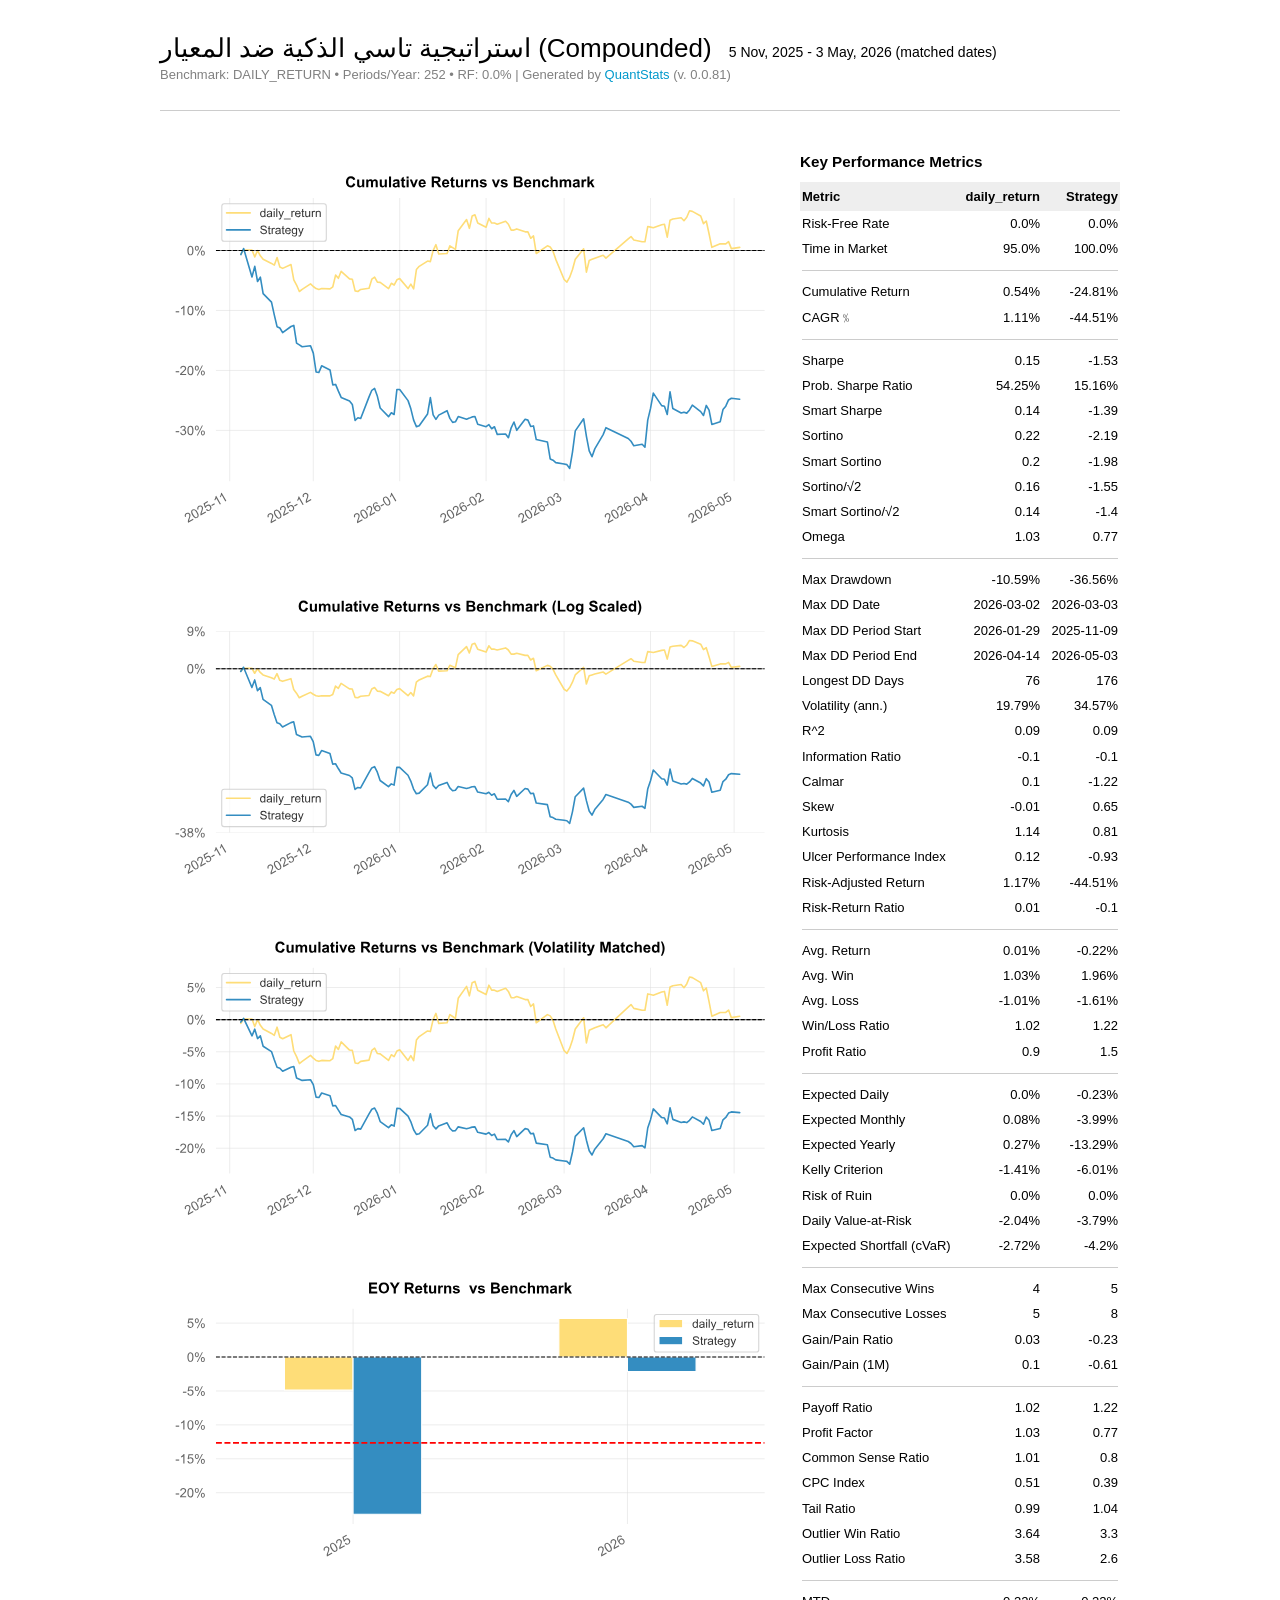
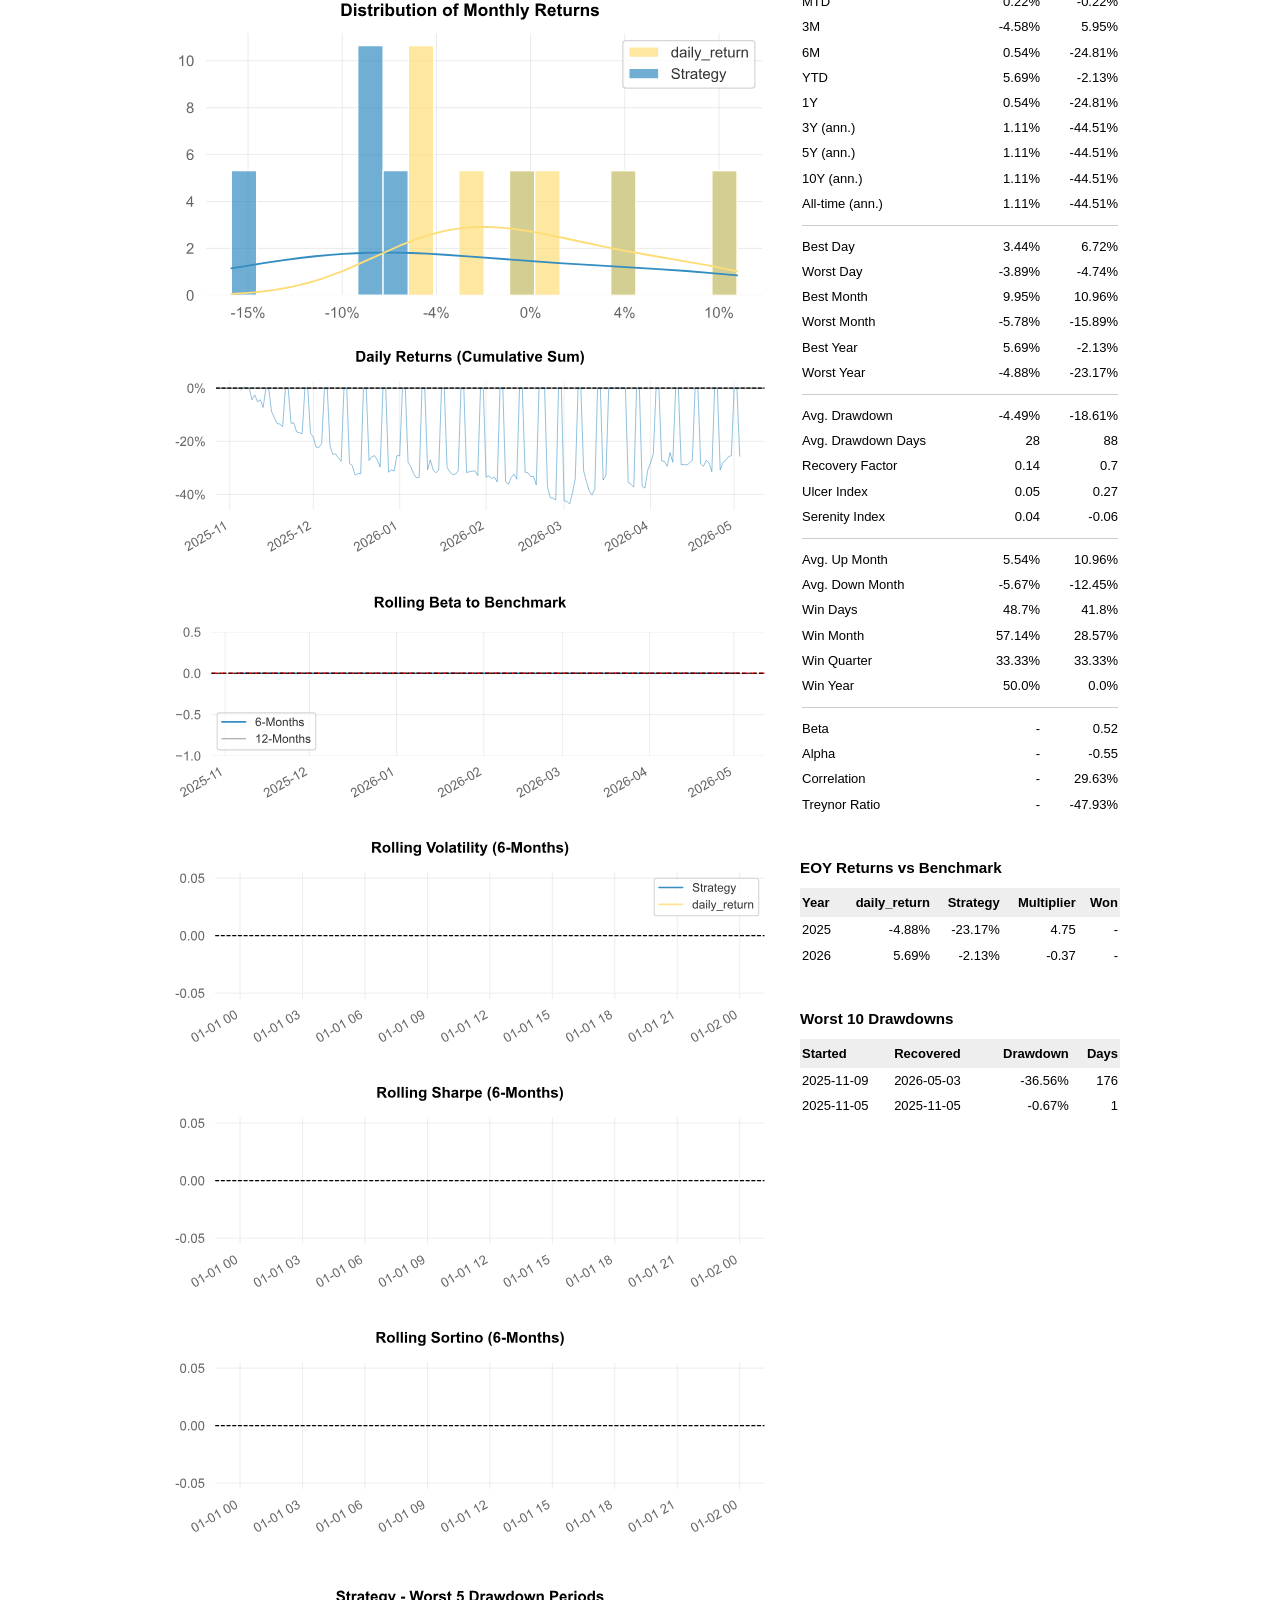
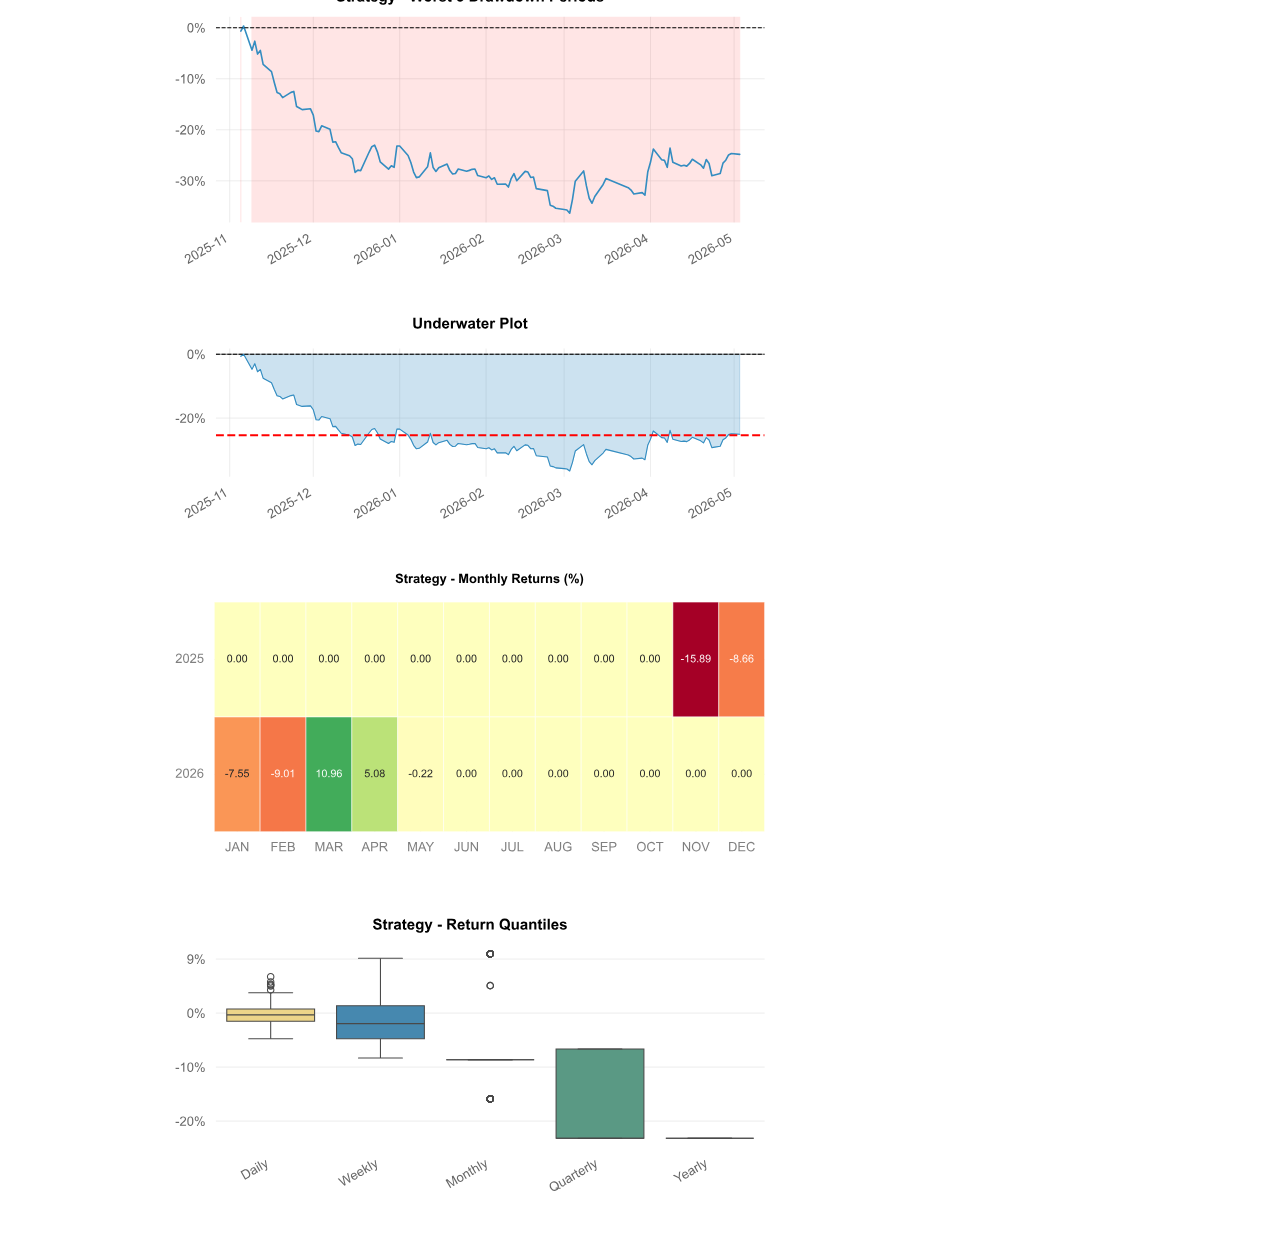
==== reports/tasi_ai_backtest_report.html @ 6330ac17 "." ====
<!-- generated by QuantStats for Python -->
<!DOCTYPE html>
<html lang="en">

<head>
    <meta charset="utf-8">
    <meta http-equiv="X-UA-Compatible" content="IE=edge,chrome=1">
    <meta name="viewport" content="width=device-width, initial-scale=1, shrink-to-fit=no">
    <title>Tearsheet (generated by QuantStats)</title>
    <meta name="robots" content="noindex, nofollow">
    <link rel="shortcut icon" href="https://qtpylib.io/favicon.ico" type="image/x-icon">
    <style>
    body{-webkit-font-smoothing:antialiased;-moz-osx-font-smoothing:grayscale;margin:30px;background:#fff;color:#000}body,p,table,td,th{font:13px/1.4 Arial,sans-serif}.container{max-width:960px;margin:auto}img,svg{width:100%}h1,h2,h3,h4{font-weight:400;margin:0}h1 dt{display:inline;margin-left:10px;font-size:14px}h3{margin-bottom:10px;font-weight:700}h4{color:grey}h4 a{color:#09c;text-decoration:none}h4 a:hover{color:#069;text-decoration:underline}hr{margin:25px 0 40px;height:0;border:0;border-top:1px solid #ccc}#left{width:620px;margin-right:18px;margin-top:-1.2rem;float:left}#right{width:320px;float:right}#left svg{margin:-1.5rem 0}#monthly_heatmap{overflow:hidden}#monthly_heatmap svg{margin:-1.5rem 0}table{margin:0 0 40px;border:0;border-spacing:0;width:100%}table td,table th{text-align:right;padding:4px 5px 3px 5px}table th{text-align:right;padding:6px 5px 5px 5px}table td:first-of-type,table th:first-of-type{text-align:left;padding-left:2px}table td:last-of-type,table th:last-of-type{text-align:right;padding-right:2px}td hr{margin:5px 0}table th{font-weight:400}table thead th{font-weight:700;background:#eee}#eoy table td:after{content:"%"}#eoy table td:first-of-type:after,#eoy table td:last-of-type:after,#eoy table td:nth-of-type(4):after{content:""}#eoy table th{text-align:right}#eoy table th:first-of-type{text-align:left}#eoy table td:after{content:"%"}#eoy table td:first-of-type:after,#eoy table td:last-of-type:after{content:""}#ddinfo table td:nth-of-type(3):after{content:"%"}#ddinfo table th{text-align:right}#ddinfo table td:first-of-type,#ddinfo table td:nth-of-type(2),#ddinfo table th:first-of-type,#ddinfo table th:nth-of-type(2){text-align:left}#ddinfo table td:nth-of-type(3):after{content:"%"}

    @media print{hr{margin:25px 0}body{margin:0}.container{max-width:100%;margin:0}#left{width:55%;margin:0}#left svg{margin:0 0 -10%}#left svg:first-of-type{margin-top:-30%}#right{margin:0;width:45%}}
    </style>
</head>

<body onload="save()">

    <div class="container">

        <h1>استراتيجية تاسي الذكية ضد المعيار (Compounded) <dt> 5 Nov, 2025 -  3 May, 2026 (matched dates)</dt></h1>
        <h4>Benchmark: DAILY_RETURN &bull; Periods/Year: 252 &bull; RF: 0.0% |  Generated by <a href="http://quantstats.io" target="quantstats">QuantStats</a> (v. 0.0.81)</h4>
        <hr>

        <div id="left">

            <div>
                <?xml version="1.0" encoding="utf-8" standalone="no"?>
<!DOCTYPE svg PUBLIC "-//W3C//DTD SVG 1.1//EN"
  "http://www.w3.org/Graphics/SVG/1.1/DTD/svg11.dtd">
<svg xmlns:xlink="http://www.w3.org/1999/xlink" width="576pt" height="360pt" viewBox="0 0 576 360" xmlns="http://www.w3.org/2000/svg" version="1.1">
 <metadata>
  <rdf:RDF xmlns:dc="http://purl.org/dc/elements/1.1/" xmlns:cc="http://creativecommons.org/ns#" xmlns:rdf="http://www.w3.org/1999/02/22-rdf-syntax-ns#">
   <cc:Work>
    <dc:type rdf:resource="http://purl.org/dc/dcmitype/StillImage"/>
    <dc:date>2026-05-03T13:18:54.156983</dc:date>
    <dc:format>image/svg+xml</dc:format>
    <dc:creator>
     <cc:Agent>
      <dc:title>Matplotlib v3.10.8, https://matplotlib.org/</dc:title>
     </cc:Agent>
    </dc:creator>
   </cc:Work>
  </rdf:RDF>
 </metadata>
 <defs>
  <style type="text/css">*{stroke-linejoin: round; stroke-linecap: butt}</style>
 </defs>
 <g id="figure_1">
  <g id="patch_1">
   <path d="M 0 360 
L 576 360 
L 576 0 
L 0 0 
z
" style="fill: #ffffff"/>
  </g>
  <g id="axes_1">
   <g id="patch_2">
    <path d="M 51.926 304.795926 
L 561.744 304.795926 
L 561.744 41.472 
L 51.926 41.472 
z
" style="fill: #ffffff"/>
   </g>
   <g id="matplotlib.axis_1">
    <g id="xtick_1">
     <g id="line2d_1">
      <path d="M 64.742654 304.795926 
L 64.742654 41.472 
" clip-path="url(#pf427285d88)" style="fill: none; stroke: #dddddd; stroke-width: 0.5; stroke-linecap: round"/>
     </g>
     <g id="text_1">
      <!-- 2025-11 -->
      <g style="fill: #666666" transform="translate(25.860357 343.551008) rotate(-30) scale(0.121 -0.121)">
       <defs>
        <path id="ArialMT-32" d="M 3222 541 
L 3222 0 
L 194 0 
Q 188 203 259 391 
Q 375 700 629 1000 
Q 884 1300 1366 1694 
Q 2113 2306 2375 2664 
Q 2638 3022 2638 3341 
Q 2638 3675 2398 3904 
Q 2159 4134 1775 4134 
Q 1369 4134 1125 3890 
Q 881 3647 878 3216 
L 300 3275 
Q 359 3922 746 4261 
Q 1134 4600 1788 4600 
Q 2447 4600 2831 4234 
Q 3216 3869 3216 3328 
Q 3216 3053 3103 2787 
Q 2991 2522 2730 2228 
Q 2469 1934 1863 1422 
Q 1356 997 1212 845 
Q 1069 694 975 541 
L 3222 541 
z
" transform="scale(0.015625)"/>
        <path id="ArialMT-30" d="M 266 2259 
Q 266 3072 433 3567 
Q 600 4063 929 4331 
Q 1259 4600 1759 4600 
Q 2128 4600 2406 4451 
Q 2684 4303 2865 4023 
Q 3047 3744 3150 3342 
Q 3253 2941 3253 2259 
Q 3253 1453 3087 958 
Q 2922 463 2592 192 
Q 2263 -78 1759 -78 
Q 1097 -78 719 397 
Q 266 969 266 2259 
z
M 844 2259 
Q 844 1131 1108 757 
Q 1372 384 1759 384 
Q 2147 384 2411 759 
Q 2675 1134 2675 2259 
Q 2675 3391 2411 3762 
Q 2147 4134 1753 4134 
Q 1366 4134 1134 3806 
Q 844 3388 844 2259 
z
" transform="scale(0.015625)"/>
        <path id="ArialMT-35" d="M 266 1200 
L 856 1250 
Q 922 819 1161 601 
Q 1400 384 1738 384 
Q 2144 384 2425 690 
Q 2706 997 2706 1503 
Q 2706 1984 2436 2262 
Q 2166 2541 1728 2541 
Q 1456 2541 1237 2417 
Q 1019 2294 894 2097 
L 366 2166 
L 809 4519 
L 3088 4519 
L 3088 3981 
L 1259 3981 
L 1013 2750 
Q 1425 3038 1878 3038 
Q 2478 3038 2890 2622 
Q 3303 2206 3303 1553 
Q 3303 931 2941 478 
Q 2500 -78 1738 -78 
Q 1113 -78 717 272 
Q 322 622 266 1200 
z
" transform="scale(0.015625)"/>
        <path id="ArialMT-2d" d="M 203 1375 
L 203 1941 
L 1931 1941 
L 1931 1375 
L 203 1375 
z
" transform="scale(0.015625)"/>
        <path id="ArialMT-31" d="M 2384 0 
L 1822 0 
L 1822 3584 
Q 1619 3391 1289 3197 
Q 959 3003 697 2906 
L 697 3450 
Q 1169 3672 1522 3987 
Q 1875 4303 2022 4600 
L 2384 4600 
L 2384 0 
z
" transform="scale(0.015625)"/>
       </defs>
       <use xlink:href="#ArialMT-32"/>
       <use xlink:href="#ArialMT-30" transform="translate(55.615234 0)"/>
       <use xlink:href="#ArialMT-32" transform="translate(111.230469 0)"/>
       <use xlink:href="#ArialMT-35" transform="translate(166.845703 0)"/>
       <use xlink:href="#ArialMT-2d" transform="translate(222.460938 0)"/>
       <use xlink:href="#ArialMT-31" transform="translate(255.761719 0)"/>
       <use xlink:href="#ArialMT-31" transform="translate(304.001953 0)"/>
      </g>
     </g>
    </g>
    <g id="xtick_2">
     <g id="line2d_2">
      <path d="M 142.419342 304.795926 
L 142.419342 41.472 
" clip-path="url(#pf427285d88)" style="fill: none; stroke: #dddddd; stroke-width: 0.5; stroke-linecap: round"/>
     </g>
     <g id="text_2">
      <!-- 2025-12 -->
      <g style="fill: #666666" transform="translate(102.764227 343.997195) rotate(-30) scale(0.121 -0.121)">
       <use xlink:href="#ArialMT-32"/>
       <use xlink:href="#ArialMT-30" transform="translate(55.615234 0)"/>
       <use xlink:href="#ArialMT-32" transform="translate(111.230469 0)"/>
       <use xlink:href="#ArialMT-35" transform="translate(166.845703 0)"/>
       <use xlink:href="#ArialMT-2d" transform="translate(222.460938 0)"/>
       <use xlink:href="#ArialMT-31" transform="translate(255.761719 0)"/>
       <use xlink:href="#ArialMT-32" transform="translate(311.376953 0)"/>
      </g>
     </g>
    </g>
    <g id="xtick_3">
     <g id="line2d_3">
      <path d="M 222.685254 304.795926 
L 222.685254 41.472 
" clip-path="url(#pf427285d88)" style="fill: none; stroke: #dddddd; stroke-width: 0.5; stroke-linecap: round"/>
     </g>
     <g id="text_3">
      <!-- 2026-01 -->
      <g style="fill: #666666" transform="translate(183.030138 343.997195) rotate(-30) scale(0.121 -0.121)">
       <defs>
        <path id="ArialMT-36" d="M 3184 3459 
L 2625 3416 
Q 2550 3747 2413 3897 
Q 2184 4138 1850 4138 
Q 1581 4138 1378 3988 
Q 1113 3794 959 3422 
Q 806 3050 800 2363 
Q 1003 2672 1297 2822 
Q 1591 2972 1913 2972 
Q 2475 2972 2870 2558 
Q 3266 2144 3266 1488 
Q 3266 1056 3080 686 
Q 2894 316 2569 119 
Q 2244 -78 1831 -78 
Q 1128 -78 684 439 
Q 241 956 241 2144 
Q 241 3472 731 4075 
Q 1159 4600 1884 4600 
Q 2425 4600 2770 4297 
Q 3116 3994 3184 3459 
z
M 888 1484 
Q 888 1194 1011 928 
Q 1134 663 1356 523 
Q 1578 384 1822 384 
Q 2178 384 2434 671 
Q 2691 959 2691 1453 
Q 2691 1928 2437 2201 
Q 2184 2475 1800 2475 
Q 1419 2475 1153 2201 
Q 888 1928 888 1484 
z
" transform="scale(0.015625)"/>
       </defs>
       <use xlink:href="#ArialMT-32"/>
       <use xlink:href="#ArialMT-30" transform="translate(55.615234 0)"/>
       <use xlink:href="#ArialMT-32" transform="translate(111.230469 0)"/>
       <use xlink:href="#ArialMT-36" transform="translate(166.845703 0)"/>
       <use xlink:href="#ArialMT-2d" transform="translate(222.460938 0)"/>
       <use xlink:href="#ArialMT-30" transform="translate(255.761719 0)"/>
       <use xlink:href="#ArialMT-31" transform="translate(311.376953 0)"/>
      </g>
     </g>
    </g>
    <g id="xtick_4">
     <g id="line2d_4">
      <path d="M 302.951166 304.795926 
L 302.951166 41.472 
" clip-path="url(#pf427285d88)" style="fill: none; stroke: #dddddd; stroke-width: 0.5; stroke-linecap: round"/>
     </g>
     <g id="text_4">
      <!-- 2026-02 -->
      <g style="fill: #666666" transform="translate(263.29605 343.997195) rotate(-30) scale(0.121 -0.121)">
       <use xlink:href="#ArialMT-32"/>
       <use xlink:href="#ArialMT-30" transform="translate(55.615234 0)"/>
       <use xlink:href="#ArialMT-32" transform="translate(111.230469 0)"/>
       <use xlink:href="#ArialMT-36" transform="translate(166.845703 0)"/>
       <use xlink:href="#ArialMT-2d" transform="translate(222.460938 0)"/>
       <use xlink:href="#ArialMT-30" transform="translate(255.761719 0)"/>
       <use xlink:href="#ArialMT-32" transform="translate(311.376953 0)"/>
      </g>
     </g>
    </g>
    <g id="xtick_5">
     <g id="line2d_5">
      <path d="M 375.449408 304.795926 
L 375.449408 41.472 
" clip-path="url(#pf427285d88)" style="fill: none; stroke: #dddddd; stroke-width: 0.5; stroke-linecap: round"/>
     </g>
     <g id="text_5">
      <!-- 2026-03 -->
      <g style="fill: #666666" transform="translate(335.794293 343.997195) rotate(-30) scale(0.121 -0.121)">
       <defs>
        <path id="ArialMT-33" d="M 269 1209 
L 831 1284 
Q 928 806 1161 595 
Q 1394 384 1728 384 
Q 2125 384 2398 659 
Q 2672 934 2672 1341 
Q 2672 1728 2419 1979 
Q 2166 2231 1775 2231 
Q 1616 2231 1378 2169 
L 1441 2663 
Q 1497 2656 1531 2656 
Q 1891 2656 2178 2843 
Q 2466 3031 2466 3422 
Q 2466 3731 2256 3934 
Q 2047 4138 1716 4138 
Q 1388 4138 1169 3931 
Q 950 3725 888 3313 
L 325 3413 
Q 428 3978 793 4289 
Q 1159 4600 1703 4600 
Q 2078 4600 2393 4439 
Q 2709 4278 2876 4000 
Q 3044 3722 3044 3409 
Q 3044 3113 2884 2869 
Q 2725 2625 2413 2481 
Q 2819 2388 3044 2092 
Q 3269 1797 3269 1353 
Q 3269 753 2831 336 
Q 2394 -81 1725 -81 
Q 1122 -81 723 278 
Q 325 638 269 1209 
z
" transform="scale(0.015625)"/>
       </defs>
       <use xlink:href="#ArialMT-32"/>
       <use xlink:href="#ArialMT-30" transform="translate(55.615234 0)"/>
       <use xlink:href="#ArialMT-32" transform="translate(111.230469 0)"/>
       <use xlink:href="#ArialMT-36" transform="translate(166.845703 0)"/>
       <use xlink:href="#ArialMT-2d" transform="translate(222.460938 0)"/>
       <use xlink:href="#ArialMT-30" transform="translate(255.761719 0)"/>
       <use xlink:href="#ArialMT-33" transform="translate(311.376953 0)"/>
      </g>
     </g>
    </g>
    <g id="xtick_6">
     <g id="line2d_6">
      <path d="M 455.71532 304.795926 
L 455.71532 41.472 
" clip-path="url(#pf427285d88)" style="fill: none; stroke: #dddddd; stroke-width: 0.5; stroke-linecap: round"/>
     </g>
     <g id="text_6">
      <!-- 2026-04 -->
      <g style="fill: #666666" transform="translate(416.060204 343.997195) rotate(-30) scale(0.121 -0.121)">
       <defs>
        <path id="ArialMT-34" d="M 2069 0 
L 2069 1097 
L 81 1097 
L 81 1613 
L 2172 4581 
L 2631 4581 
L 2631 1613 
L 3250 1613 
L 3250 1097 
L 2631 1097 
L 2631 0 
L 2069 0 
z
M 2069 1613 
L 2069 3678 
L 634 1613 
L 2069 1613 
z
" transform="scale(0.015625)"/>
       </defs>
       <use xlink:href="#ArialMT-32"/>
       <use xlink:href="#ArialMT-30" transform="translate(55.615234 0)"/>
       <use xlink:href="#ArialMT-32" transform="translate(111.230469 0)"/>
       <use xlink:href="#ArialMT-36" transform="translate(166.845703 0)"/>
       <use xlink:href="#ArialMT-2d" transform="translate(222.460938 0)"/>
       <use xlink:href="#ArialMT-30" transform="translate(255.761719 0)"/>
       <use xlink:href="#ArialMT-34" transform="translate(311.376953 0)"/>
      </g>
     </g>
    </g>
    <g id="xtick_7">
     <g id="line2d_7">
      <path d="M 533.392009 304.795926 
L 533.392009 41.472 
" clip-path="url(#pf427285d88)" style="fill: none; stroke: #dddddd; stroke-width: 0.5; stroke-linecap: round"/>
     </g>
     <g id="text_7">
      <!-- 2026-05 -->
      <g style="fill: #666666" transform="translate(493.736893 343.997195) rotate(-30) scale(0.121 -0.121)">
       <use xlink:href="#ArialMT-32"/>
       <use xlink:href="#ArialMT-30" transform="translate(55.615234 0)"/>
       <use xlink:href="#ArialMT-32" transform="translate(111.230469 0)"/>
       <use xlink:href="#ArialMT-36" transform="translate(166.845703 0)"/>
       <use xlink:href="#ArialMT-2d" transform="translate(222.460938 0)"/>
       <use xlink:href="#ArialMT-30" transform="translate(255.761719 0)"/>
       <use xlink:href="#ArialMT-35" transform="translate(311.376953 0)"/>
      </g>
     </g>
    </g>
   </g>
   <g id="matplotlib.axis_2">
    <g id="ytick_1">
     <g id="line2d_8">
      <path d="M 51.926 257.475932 
L 561.744 257.475932 
" clip-path="url(#pf427285d88)" style="fill: none; stroke: #dddddd; stroke-width: 0.5; stroke-linecap: round"/>
     </g>
     <g id="text_8">
      <!-- -30% -->
      <g style="fill: #666666" transform="translate(14.180062 261.806408) scale(0.121 -0.121)">
       <defs>
        <path id="ArialMT-25" d="M 372 3481 
Q 372 3972 619 4315 
Q 866 4659 1334 4659 
Q 1766 4659 2048 4351 
Q 2331 4044 2331 3447 
Q 2331 2866 2045 2552 
Q 1759 2238 1341 2238 
Q 925 2238 648 2547 
Q 372 2856 372 3481 
z
M 1350 4272 
Q 1141 4272 1002 4090 
Q 863 3909 863 3425 
Q 863 2984 1003 2804 
Q 1144 2625 1350 2625 
Q 1563 2625 1702 2806 
Q 1841 2988 1841 3469 
Q 1841 3913 1700 4092 
Q 1559 4272 1350 4272 
z
M 1353 -169 
L 3859 4659 
L 4316 4659 
L 1819 -169 
L 1353 -169 
z
M 3334 1075 
Q 3334 1569 3581 1911 
Q 3828 2253 4300 2253 
Q 4731 2253 5014 1945 
Q 5297 1638 5297 1041 
Q 5297 459 5011 145 
Q 4725 -169 4303 -169 
Q 3888 -169 3611 142 
Q 3334 453 3334 1075 
z
M 4316 1866 
Q 4103 1866 3964 1684 
Q 3825 1503 3825 1019 
Q 3825 581 3965 400 
Q 4106 219 4313 219 
Q 4528 219 4667 400 
Q 4806 581 4806 1063 
Q 4806 1506 4665 1686 
Q 4525 1866 4316 1866 
z
" transform="scale(0.015625)"/>
       </defs>
       <use xlink:href="#ArialMT-2d"/>
       <use xlink:href="#ArialMT-33" transform="translate(33.300781 0)"/>
       <use xlink:href="#ArialMT-30" transform="translate(88.916016 0)"/>
       <use xlink:href="#ArialMT-25" transform="translate(144.53125 0)"/>
      </g>
     </g>
    </g>
    <g id="ytick_2">
     <g id="line2d_9">
      <path d="M 51.926 201.780716 
L 561.744 201.780716 
" clip-path="url(#pf427285d88)" style="fill: none; stroke: #dddddd; stroke-width: 0.5; stroke-linecap: round"/>
     </g>
     <g id="text_9">
      <!-- -20% -->
      <g style="fill: #666666" transform="translate(14.180062 206.111193) scale(0.121 -0.121)">
       <use xlink:href="#ArialMT-2d"/>
       <use xlink:href="#ArialMT-32" transform="translate(33.300781 0)"/>
       <use xlink:href="#ArialMT-30" transform="translate(88.916016 0)"/>
       <use xlink:href="#ArialMT-25" transform="translate(144.53125 0)"/>
      </g>
     </g>
    </g>
    <g id="ytick_3">
     <g id="line2d_10">
      <path d="M 51.926 146.085501 
L 561.744 146.085501 
" clip-path="url(#pf427285d88)" style="fill: none; stroke: #dddddd; stroke-width: 0.5; stroke-linecap: round"/>
     </g>
     <g id="text_10">
      <!-- -10% -->
      <g style="fill: #666666" transform="translate(14.180062 150.415977) scale(0.121 -0.121)">
       <use xlink:href="#ArialMT-2d"/>
       <use xlink:href="#ArialMT-31" transform="translate(33.300781 0)"/>
       <use xlink:href="#ArialMT-30" transform="translate(88.916016 0)"/>
       <use xlink:href="#ArialMT-25" transform="translate(144.53125 0)"/>
      </g>
     </g>
    </g>
    <g id="ytick_4">
     <g id="line2d_11">
      <path d="M 51.926 90.390285 
L 561.744 90.390285 
" clip-path="url(#pf427285d88)" style="fill: none; stroke: #dddddd; stroke-width: 0.5; stroke-linecap: round"/>
     </g>
     <g id="text_11">
      <!-- 0% -->
      <g style="fill: #666666" transform="translate(24.937719 94.720761) scale(0.121 -0.121)">
       <use xlink:href="#ArialMT-30"/>
       <use xlink:href="#ArialMT-25" transform="translate(55.615234 0)"/>
      </g>
     </g>
    </g>
   </g>
   <g id="line2d_12">
    <path d="M 51.926 90.390285 
L 561.744 90.390285 
" clip-path="url(#pf427285d88)" style="fill: none; stroke: #808080; stroke-linecap: round"/>
   </g>
   <g id="line2d_13">
    <path d="M 75.099545 93.650505 
L 77.688768 89.846925 
L 85.456437 89.846925 
L 88.04566 96.367365 
L 90.634883 90.390285 
L 93.224106 95.280646 
L 95.813329 98.540804 
L 103.580998 102.344384 
L 106.170221 103.974525 
L 108.759444 96.910725 
L 111.348667 105.604604 
L 113.93789 106.963003 
L 121.705559 103.431165 
L 124.294782 117.558703 
L 126.884005 122.449002 
L 129.473228 128.426082 
L 132.06245 126.524261 
L 139.830119 121.362282 
L 142.419342 123.807463 
L 145.008565 125.709222 
L 147.597788 126.524261 
L 150.187011 125.709222 
L 157.95468 125.980901 
L 160.543903 124.079143 
L 163.133126 113.211763 
L 165.722349 116.200303 
L 168.311572 109.679863 
L 176.079241 116.743663 
L 178.668464 117.015343 
L 181.257687 127.882691 
L 183.84691 128.426082 
L 186.436133 126.524261 
L 194.203801 125.437542 
L 196.793024 117.015343 
L 199.382247 115.113522 
L 201.97147 119.732203 
L 204.560693 120.003883 
L 212.328362 125.709222 
L 214.917585 120.818923 
L 217.506808 122.449002 
L 220.096031 117.558703 
L 222.685254 116.471983 
L 230.452923 125.709222 
L 233.042146 121.633962 
L 235.631369 125.980901 
L 238.220592 108.049784 
L 240.809815 105.061244 
L 248.577483 100.170945 
L 251.166706 100.714305 
L 253.755929 90.390285 
L 256.345152 84.956626 
L 258.934375 93.650505 
L 266.702044 93.107145 
L 269.291267 86.043346 
L 271.88049 87.673487 
L 274.469713 89.303566 
L 277.058936 71.915808 
L 284.826605 61.591788 
L 287.415828 69.742307 
L 290.005051 58.331631 
L 292.594274 57.244849 
L 295.183497 64.852008 
L 302.951166 68.655588 
L 305.540389 60.505069 
L 308.129611 64.852008 
L 310.718834 64.852008 
L 313.308057 65.938728 
L 321.075726 63.22193 
L 323.664949 65.938728 
L 326.254172 71.372449 
L 328.843395 71.372449 
L 331.432618 70.285667 
L 339.200287 73.002528 
L 341.78951 73.002528 
L 344.378733 78.979608 
L 346.967956 76.806107 
L 349.557179 93.107145 
L 359.914071 86.043346 
L 362.503294 87.130127 
L 365.092517 90.933707 
L 367.681739 98.540804 
L 375.449408 117.287023 
L 378.038631 119.732203 
L 380.627854 115.113522 
L 383.217077 108.049784 
L 385.8063 98.540804 
L 393.573969 88.760206 
L 396.163192 110.494903 
L 398.752415 99.627585 
L 401.341638 98.540804 
L 403.930861 97.454085 
L 411.69853 94.737224 
L 414.287753 97.454085 
L 435.001536 79.522968 
L 437.590759 77.349467 
L 440.179982 80.609687 
L 447.947651 82.239766 
L 450.536874 82.239766 
L 453.126097 68.112229 
L 455.71532 68.655588 
L 458.304543 69.198948 
L 466.072212 66.48215 
L 468.661435 65.938728 
L 471.250658 77.892827 
L 473.839881 62.135148 
L 476.429104 61.048429 
L 484.196772 59.961709 
L 486.785995 62.67857 
L 489.375218 59.41835 
L 491.964441 53.441269 
L 494.553664 53.984629 
L 502.321333 58.331631 
L 504.910556 65.395368 
L 507.499779 62.95025 
L 510.089002 74.768477 
L 512.678225 87.401807 
L 520.445894 84.141587 
L 523.035117 84.141587 
L 525.62434 84.141587 
L 528.213563 82.103957 
L 530.802786 88.624335 
L 538.570455 87.401807 
" clip-path="url(#pf427285d88)" style="fill: none; stroke: #fedd78; stroke-width: 1.5; stroke-linecap: round"/>
   </g>
   <g id="line2d_14">
    <path d="M 75.099545 94.100559 
L 77.688768 88.50841 
L 85.456437 114.991489 
L 88.04566 105.07479 
L 90.634883 119.135182 
L 93.224106 115.144925 
L 95.813329 130.458499 
L 103.580998 138.347613 
L 106.170221 150.205436 
L 108.759444 161.113692 
L 111.348667 162.374327 
L 113.93789 166.698829 
L 121.705559 160.941019 
L 124.294782 159.932208 
L 126.884005 176.449812 
L 129.473228 178.077186 
L 132.06245 179.805515 
L 139.830119 178.868208 
L 142.419342 185.718372 
L 145.008565 203.15679 
L 147.597788 203.738335 
L 150.187011 197.491848 
L 157.95468 201.300979 
L 160.543903 215.212834 
L 163.133126 214.777117 
L 165.722349 221.018126 
L 168.311572 226.818954 
L 176.079241 230.115884 
L 178.668464 233.311411 
L 181.257687 248.264799 
L 183.84691 245.766932 
L 186.436133 246.424696 
L 194.203801 226.305451 
L 196.793024 220.227268 
L 199.382247 218.503252 
L 201.97147 225.843235 
L 204.560693 236.700391 
L 212.328362 244.725744 
L 214.917585 241.097164 
L 217.506808 242.729888 
L 220.096031 219.426703 
L 222.685254 219.526248 
L 230.452923 229.814139 
L 233.042146 237.437511 
L 235.631369 247.924998 
L 238.220592 253.98677 
L 240.809815 253.182838 
L 248.577483 242.188862 
L 251.166706 226.970514 
L 253.755929 243.01401 
L 256.345152 247.194829 
L 258.934375 243.277827 
L 266.702044 239.181923 
L 269.291267 246.326677 
L 271.88049 250.040484 
L 274.469713 249.501587 
L 277.058936 244.580678 
L 284.826605 247.041809 
L 287.415828 246.067801 
L 290.005051 244.932122 
L 292.594274 244.573884 
L 295.183497 251.734356 
L 302.951166 254.06788 
L 305.540389 252.094866 
L 308.129611 255.93916 
L 310.718834 254.112108 
L 313.308057 261.159765 
L 321.075726 260.86856 
L 323.664949 264.274637 
L 326.254172 255.057657 
L 328.843395 249.654246 
L 331.432618 257.390789 
L 339.200287 247.136962 
L 341.78951 247.921099 
L 344.378733 253.796213 
L 346.967956 253.331026 
L 349.557179 266.000815 
L 359.914071 268.198395 
L 362.503294 284.016048 
L 365.092517 285.160242 
L 367.681739 287.379117 
L 375.449408 288.727632 
L 378.038631 289.276657 
L 380.627854 292.826656 
L 383.217077 277.651859 
L 385.8063 257.886333 
L 393.573969 246.718599 
L 396.163192 263.001295 
L 398.752415 276.497219 
L 401.341638 281.939274 
L 403.930861 274.648496 
L 411.69853 261.405436 
L 414.287753 254.970271 
L 435.001536 265.010934 
L 437.590759 267.58482 
L 440.179982 271.791808 
L 447.947651 270.337226 
L 450.536874 273.076945 
L 453.126097 247.915223 
L 455.71532 237.025642 
L 458.304543 222.86704 
L 466.072212 234.443701 
L 468.661435 235.115475 
L 471.250658 242.73154 
L 473.839881 221.684896 
L 476.429104 237.212191 
L 484.196772 241.328774 
L 486.785995 240.526908 
L 489.375218 241.42317 
L 491.964441 238.496586 
L 494.553664 233.968988 
L 502.321333 240.019517 
L 504.910556 243.653681 
L 507.499779 234.291968 
L 510.089002 238.590439 
L 512.678225 251.958547 
L 520.445894 249.408322 
L 523.035117 238.12557 
L 525.62434 234.991281 
L 528.213563 229.193368 
L 530.802786 227.62212 
L 538.570455 228.558068 
" clip-path="url(#pf427285d88)" style="fill: none; stroke: #348dc1; stroke-width: 1.5; stroke-linecap: round"/>
   </g>
   <g id="line2d_15">
    <path d="M 51.926 90.390285 
L 561.744 90.390285 
" clip-path="url(#pf427285d88)" style="fill: none; stroke-dasharray: 3.7,1.6; stroke-dashoffset: 0; stroke: #000000"/>
   </g>
   <g id="legend_1">
    <g id="patch_3">
     <path d="M 59.626 81.783563 
L 152.297563 81.783563 
Q 154.497563 81.783563 154.497563 79.583563 
L 154.497563 49.172 
Q 154.497563 46.972 152.297563 46.972 
L 59.626 46.972 
Q 57.426 46.972 57.426 49.172 
L 57.426 79.583563 
Q 57.426 81.783563 59.626 81.783563 
z
" style="fill: #ffffff; opacity: 0.8; stroke: #cccccc; stroke-linejoin: miter"/>
    </g>
    <g id="line2d_16">
     <path d="M 61.826 55.395594 
L 72.826 55.395594 
L 83.826 55.395594 
" style="fill: none; stroke: #fedd78; stroke-width: 1.5; stroke-linecap: round"/>
    </g>
    <g id="text_12">
     <!-- daily_return -->
     <g style="fill: #333333" transform="translate(92.626 59.245594) scale(0.11 -0.11)">
      <defs>
       <path id="ArialMT-64" d="M 2575 0 
L 2575 419 
Q 2259 -75 1647 -75 
Q 1250 -75 917 144 
Q 584 363 401 755 
Q 219 1147 219 1656 
Q 219 2153 384 2558 
Q 550 2963 881 3178 
Q 1213 3394 1622 3394 
Q 1922 3394 2156 3267 
Q 2391 3141 2538 2938 
L 2538 4581 
L 3097 4581 
L 3097 0 
L 2575 0 
z
M 797 1656 
Q 797 1019 1065 703 
Q 1334 388 1700 388 
Q 2069 388 2326 689 
Q 2584 991 2584 1609 
Q 2584 2291 2321 2609 
Q 2059 2928 1675 2928 
Q 1300 2928 1048 2622 
Q 797 2316 797 1656 
z
" transform="scale(0.015625)"/>
       <path id="ArialMT-61" d="M 2588 409 
Q 2275 144 1986 34 
Q 1697 -75 1366 -75 
Q 819 -75 525 192 
Q 231 459 231 875 
Q 231 1119 342 1320 
Q 453 1522 633 1644 
Q 813 1766 1038 1828 
Q 1203 1872 1538 1913 
Q 2219 1994 2541 2106 
Q 2544 2222 2544 2253 
Q 2544 2597 2384 2738 
Q 2169 2928 1744 2928 
Q 1347 2928 1158 2789 
Q 969 2650 878 2297 
L 328 2372 
Q 403 2725 575 2942 
Q 747 3159 1072 3276 
Q 1397 3394 1825 3394 
Q 2250 3394 2515 3294 
Q 2781 3194 2906 3042 
Q 3031 2891 3081 2659 
Q 3109 2516 3109 2141 
L 3109 1391 
Q 3109 606 3145 398 
Q 3181 191 3288 0 
L 2700 0 
Q 2613 175 2588 409 
z
M 2541 1666 
Q 2234 1541 1622 1453 
Q 1275 1403 1131 1340 
Q 988 1278 909 1158 
Q 831 1038 831 891 
Q 831 666 1001 516 
Q 1172 366 1500 366 
Q 1825 366 2078 508 
Q 2331 650 2450 897 
Q 2541 1088 2541 1459 
L 2541 1666 
z
" transform="scale(0.015625)"/>
       <path id="ArialMT-69" d="M 425 3934 
L 425 4581 
L 988 4581 
L 988 3934 
L 425 3934 
z
M 425 0 
L 425 3319 
L 988 3319 
L 988 0 
L 425 0 
z
" transform="scale(0.015625)"/>
       <path id="ArialMT-6c" d="M 409 0 
L 409 4581 
L 972 4581 
L 972 0 
L 409 0 
z
" transform="scale(0.015625)"/>
       <path id="ArialMT-79" d="M 397 -1278 
L 334 -750 
Q 519 -800 656 -800 
Q 844 -800 956 -737 
Q 1069 -675 1141 -563 
Q 1194 -478 1313 -144 
Q 1328 -97 1363 -6 
L 103 3319 
L 709 3319 
L 1400 1397 
Q 1534 1031 1641 628 
Q 1738 1016 1872 1384 
L 2581 3319 
L 3144 3319 
L 1881 -56 
Q 1678 -603 1566 -809 
Q 1416 -1088 1222 -1217 
Q 1028 -1347 759 -1347 
Q 597 -1347 397 -1278 
z
" transform="scale(0.015625)"/>
       <path id="ArialMT-5f" d="M -97 -1272 
L -97 -866 
L 3631 -866 
L 3631 -1272 
L -97 -1272 
z
" transform="scale(0.015625)"/>
       <path id="ArialMT-72" d="M 416 0 
L 416 3319 
L 922 3319 
L 922 2816 
Q 1116 3169 1280 3281 
Q 1444 3394 1641 3394 
Q 1925 3394 2219 3213 
L 2025 2691 
Q 1819 2813 1613 2813 
Q 1428 2813 1281 2702 
Q 1134 2591 1072 2394 
Q 978 2094 978 1738 
L 978 0 
L 416 0 
z
" transform="scale(0.015625)"/>
       <path id="ArialMT-65" d="M 2694 1069 
L 3275 997 
Q 3138 488 2766 206 
Q 2394 -75 1816 -75 
Q 1088 -75 661 373 
Q 234 822 234 1631 
Q 234 2469 665 2931 
Q 1097 3394 1784 3394 
Q 2450 3394 2872 2941 
Q 3294 2488 3294 1666 
Q 3294 1616 3291 1516 
L 816 1516 
Q 847 969 1125 678 
Q 1403 388 1819 388 
Q 2128 388 2347 550 
Q 2566 713 2694 1069 
z
M 847 1978 
L 2700 1978 
Q 2663 2397 2488 2606 
Q 2219 2931 1791 2931 
Q 1403 2931 1139 2672 
Q 875 2413 847 1978 
z
" transform="scale(0.015625)"/>
       <path id="ArialMT-74" d="M 1650 503 
L 1731 6 
Q 1494 -44 1306 -44 
Q 1000 -44 831 53 
Q 663 150 594 308 
Q 525 466 525 972 
L 525 2881 
L 113 2881 
L 113 3319 
L 525 3319 
L 525 4141 
L 1084 4478 
L 1084 3319 
L 1650 3319 
L 1650 2881 
L 1084 2881 
L 1084 941 
Q 1084 700 1114 631 
Q 1144 563 1211 522 
Q 1278 481 1403 481 
Q 1497 481 1650 503 
z
" transform="scale(0.015625)"/>
       <path id="ArialMT-75" d="M 2597 0 
L 2597 488 
Q 2209 -75 1544 -75 
Q 1250 -75 995 37 
Q 741 150 617 320 
Q 494 491 444 738 
Q 409 903 409 1263 
L 409 3319 
L 972 3319 
L 972 1478 
Q 972 1038 1006 884 
Q 1059 663 1231 536 
Q 1403 409 1656 409 
Q 1909 409 2131 539 
Q 2353 669 2445 892 
Q 2538 1116 2538 1541 
L 2538 3319 
L 3100 3319 
L 3100 0 
L 2597 0 
z
" transform="scale(0.015625)"/>
       <path id="ArialMT-6e" d="M 422 0 
L 422 3319 
L 928 3319 
L 928 2847 
Q 1294 3394 1984 3394 
Q 2284 3394 2536 3286 
Q 2788 3178 2913 3003 
Q 3038 2828 3088 2588 
Q 3119 2431 3119 2041 
L 3119 0 
L 2556 0 
L 2556 2019 
Q 2556 2363 2490 2533 
Q 2425 2703 2258 2804 
Q 2091 2906 1866 2906 
Q 1506 2906 1245 2678 
Q 984 2450 984 1813 
L 984 0 
L 422 0 
z
" transform="scale(0.015625)"/>
      </defs>
      <use xlink:href="#ArialMT-64"/>
      <use xlink:href="#ArialMT-61" transform="translate(55.615234 0)"/>
      <use xlink:href="#ArialMT-69" transform="translate(111.230469 0)"/>
      <use xlink:href="#ArialMT-6c" transform="translate(133.447266 0)"/>
      <use xlink:href="#ArialMT-79" transform="translate(155.664062 0)"/>
      <use xlink:href="#ArialMT-5f" transform="translate(205.664062 0)"/>
      <use xlink:href="#ArialMT-72" transform="translate(261.279297 0)"/>
      <use xlink:href="#ArialMT-65" transform="translate(294.580078 0)"/>
      <use xlink:href="#ArialMT-74" transform="translate(350.195312 0)"/>
      <use xlink:href="#ArialMT-75" transform="translate(377.978516 0)"/>
      <use xlink:href="#ArialMT-72" transform="translate(433.59375 0)"/>
      <use xlink:href="#ArialMT-6e" transform="translate(466.894531 0)"/>
     </g>
    </g>
    <g id="line2d_17">
     <path d="M 61.826 71.218406 
L 72.826 71.218406 
L 83.826 71.218406 
" style="fill: none; stroke: #348dc1; stroke-width: 1.5; stroke-linecap: round"/>
    </g>
    <g id="text_13">
     <!-- Strategy -->
     <g style="fill: #333333" transform="translate(92.626 75.068406) scale(0.11 -0.11)">
      <defs>
       <path id="ArialMT-53" d="M 288 1472 
L 859 1522 
Q 900 1178 1048 958 
Q 1197 738 1509 602 
Q 1822 466 2213 466 
Q 2559 466 2825 569 
Q 3091 672 3220 851 
Q 3350 1031 3350 1244 
Q 3350 1459 3225 1620 
Q 3100 1781 2813 1891 
Q 2628 1963 1997 2114 
Q 1366 2266 1113 2400 
Q 784 2572 623 2826 
Q 463 3081 463 3397 
Q 463 3744 659 4045 
Q 856 4347 1234 4503 
Q 1613 4659 2075 4659 
Q 2584 4659 2973 4495 
Q 3363 4331 3572 4012 
Q 3781 3694 3797 3291 
L 3216 3247 
Q 3169 3681 2898 3903 
Q 2628 4125 2100 4125 
Q 1550 4125 1298 3923 
Q 1047 3722 1047 3438 
Q 1047 3191 1225 3031 
Q 1400 2872 2139 2705 
Q 2878 2538 3153 2413 
Q 3553 2228 3743 1945 
Q 3934 1663 3934 1294 
Q 3934 928 3725 604 
Q 3516 281 3123 101 
Q 2731 -78 2241 -78 
Q 1619 -78 1198 103 
Q 778 284 539 648 
Q 300 1013 288 1472 
z
" transform="scale(0.015625)"/>
       <path id="ArialMT-67" d="M 319 -275 
L 866 -356 
Q 900 -609 1056 -725 
Q 1266 -881 1628 -881 
Q 2019 -881 2231 -725 
Q 2444 -569 2519 -288 
Q 2563 -116 2559 434 
Q 2191 0 1641 0 
Q 956 0 581 494 
Q 206 988 206 1678 
Q 206 2153 378 2554 
Q 550 2956 876 3175 
Q 1203 3394 1644 3394 
Q 2231 3394 2613 2919 
L 2613 3319 
L 3131 3319 
L 3131 450 
Q 3131 -325 2973 -648 
Q 2816 -972 2473 -1159 
Q 2131 -1347 1631 -1347 
Q 1038 -1347 672 -1080 
Q 306 -813 319 -275 
z
M 784 1719 
Q 784 1066 1043 766 
Q 1303 466 1694 466 
Q 2081 466 2343 764 
Q 2606 1063 2606 1700 
Q 2606 2309 2336 2618 
Q 2066 2928 1684 2928 
Q 1309 2928 1046 2623 
Q 784 2319 784 1719 
z
" transform="scale(0.015625)"/>
      </defs>
      <use xlink:href="#ArialMT-53"/>
      <use xlink:href="#ArialMT-74" transform="translate(66.699219 0)"/>
      <use xlink:href="#ArialMT-72" transform="translate(94.482422 0)"/>
      <use xlink:href="#ArialMT-61" transform="translate(127.783203 0)"/>
      <use xlink:href="#ArialMT-74" transform="translate(183.398438 0)"/>
      <use xlink:href="#ArialMT-65" transform="translate(211.181641 0)"/>
      <use xlink:href="#ArialMT-67" transform="translate(266.796875 0)"/>
      <use xlink:href="#ArialMT-79" transform="translate(322.412109 0)"/>
     </g>
    </g>
   </g>
  </g>
  <g id="text_14">
   <!-- Cumulative Returns vs Benchmark -->
   <g transform="translate(172.078906 31.620938) scale(0.14 -0.14)">
    <defs>
     <path id="Arial-BoldMT-43" d="M 3397 1684 
L 4294 1400 
Q 4088 650 3608 286 
Q 3128 -78 2391 -78 
Q 1478 -78 890 545 
Q 303 1169 303 2250 
Q 303 3394 893 4026 
Q 1484 4659 2447 4659 
Q 3288 4659 3813 4163 
Q 4125 3869 4281 3319 
L 3366 3100 
Q 3284 3456 3026 3662 
Q 2769 3869 2400 3869 
Q 1891 3869 1573 3503 
Q 1256 3138 1256 2319 
Q 1256 1450 1568 1081 
Q 1881 713 2381 713 
Q 2750 713 3015 947 
Q 3281 1181 3397 1684 
z
" transform="scale(0.015625)"/>
     <path id="Arial-BoldMT-75" d="M 2644 0 
L 2644 497 
Q 2463 231 2167 78 
Q 1872 -75 1544 -75 
Q 1209 -75 943 72 
Q 678 219 559 484 
Q 441 750 441 1219 
L 441 3319 
L 1319 3319 
L 1319 1794 
Q 1319 1094 1367 936 
Q 1416 778 1544 686 
Q 1672 594 1869 594 
Q 2094 594 2272 717 
Q 2450 841 2515 1023 
Q 2581 1206 2581 1919 
L 2581 3319 
L 3459 3319 
L 3459 0 
L 2644 0 
z
" transform="scale(0.015625)"/>
     <path id="Arial-BoldMT-6d" d="M 394 3319 
L 1203 3319 
L 1203 2866 
Q 1638 3394 2238 3394 
Q 2556 3394 2790 3262 
Q 3025 3131 3175 2866 
Q 3394 3131 3647 3262 
Q 3900 3394 4188 3394 
Q 4553 3394 4806 3245 
Q 5059 3097 5184 2809 
Q 5275 2597 5275 2122 
L 5275 0 
L 4397 0 
L 4397 1897 
Q 4397 2391 4306 2534 
Q 4184 2722 3931 2722 
Q 3747 2722 3584 2609 
Q 3422 2497 3350 2280 
Q 3278 2063 3278 1594 
L 3278 0 
L 2400 0 
L 2400 1819 
Q 2400 2303 2353 2443 
Q 2306 2584 2207 2653 
Q 2109 2722 1941 2722 
Q 1738 2722 1575 2612 
Q 1413 2503 1342 2297 
Q 1272 2091 1272 1613 
L 1272 0 
L 394 0 
L 394 3319 
z
" transform="scale(0.015625)"/>
     <path id="Arial-BoldMT-6c" d="M 459 0 
L 459 4581 
L 1338 4581 
L 1338 0 
L 459 0 
z
" transform="scale(0.015625)"/>
     <path id="Arial-BoldMT-61" d="M 1116 2306 
L 319 2450 
Q 453 2931 781 3162 
Q 1109 3394 1756 3394 
Q 2344 3394 2631 3255 
Q 2919 3116 3036 2902 
Q 3153 2688 3153 2116 
L 3144 1091 
Q 3144 653 3186 445 
Q 3228 238 3344 0 
L 2475 0 
Q 2441 88 2391 259 
Q 2369 338 2359 363 
Q 2134 144 1878 34 
Q 1622 -75 1331 -75 
Q 819 -75 523 203 
Q 228 481 228 906 
Q 228 1188 362 1408 
Q 497 1628 739 1745 
Q 981 1863 1438 1950 
Q 2053 2066 2291 2166 
L 2291 2253 
Q 2291 2506 2166 2614 
Q 2041 2722 1694 2722 
Q 1459 2722 1328 2630 
Q 1197 2538 1116 2306 
z
M 2291 1594 
Q 2122 1538 1756 1459 
Q 1391 1381 1278 1306 
Q 1106 1184 1106 997 
Q 1106 813 1243 678 
Q 1381 544 1594 544 
Q 1831 544 2047 700 
Q 2206 819 2256 991 
Q 2291 1103 2291 1419 
L 2291 1594 
z
" transform="scale(0.015625)"/>
     <path id="Arial-BoldMT-74" d="M 1981 3319 
L 1981 2619 
L 1381 2619 
L 1381 1281 
Q 1381 875 1398 808 
Q 1416 741 1477 697 
Q 1538 653 1625 653 
Q 1747 653 1978 738 
L 2053 56 
Q 1747 -75 1359 -75 
Q 1122 -75 931 4 
Q 741 84 652 211 
Q 563 338 528 553 
Q 500 706 500 1172 
L 500 2619 
L 97 2619 
L 97 3319 
L 500 3319 
L 500 3978 
L 1381 4491 
L 1381 3319 
L 1981 3319 
z
" transform="scale(0.015625)"/>
     <path id="Arial-BoldMT-69" d="M 459 3769 
L 459 4581 
L 1338 4581 
L 1338 3769 
L 459 3769 
z
M 459 0 
L 459 3319 
L 1338 3319 
L 1338 0 
L 459 0 
z
" transform="scale(0.015625)"/>
     <path id="Arial-BoldMT-76" d="M 1372 0 
L 34 3319 
L 956 3319 
L 1581 1625 
L 1763 1059 
Q 1834 1275 1853 1344 
Q 1897 1484 1947 1625 
L 2578 3319 
L 3481 3319 
L 2163 0 
L 1372 0 
z
" transform="scale(0.015625)"/>
     <path id="Arial-BoldMT-65" d="M 2381 1056 
L 3256 909 
Q 3088 428 2723 176 
Q 2359 -75 1813 -75 
Q 947 -75 531 491 
Q 203 944 203 1634 
Q 203 2459 634 2926 
Q 1066 3394 1725 3394 
Q 2466 3394 2894 2905 
Q 3322 2416 3303 1406 
L 1103 1406 
Q 1113 1016 1316 798 
Q 1519 581 1822 581 
Q 2028 581 2168 693 
Q 2309 806 2381 1056 
z
M 2431 1944 
Q 2422 2325 2234 2523 
Q 2047 2722 1778 2722 
Q 1491 2722 1303 2513 
Q 1116 2303 1119 1944 
L 2431 1944 
z
" transform="scale(0.015625)"/>
     <path id="Arial-BoldMT-20" transform="scale(0.015625)"/>
     <path id="Arial-BoldMT-52" d="M 469 0 
L 469 4581 
L 2416 4581 
Q 3150 4581 3483 4457 
Q 3816 4334 4016 4018 
Q 4216 3703 4216 3297 
Q 4216 2781 3912 2445 
Q 3609 2109 3006 2022 
Q 3306 1847 3501 1637 
Q 3697 1428 4028 894 
L 4588 0 
L 3481 0 
L 2813 997 
Q 2456 1531 2325 1670 
Q 2194 1809 2047 1861 
Q 1900 1913 1581 1913 
L 1394 1913 
L 1394 0 
L 469 0 
z
M 1394 2644 
L 2078 2644 
Q 2744 2644 2909 2700 
Q 3075 2756 3169 2893 
Q 3263 3031 3263 3238 
Q 3263 3469 3139 3611 
Q 3016 3753 2791 3791 
Q 2678 3806 2116 3806 
L 1394 3806 
L 1394 2644 
z
" transform="scale(0.015625)"/>
     <path id="Arial-BoldMT-72" d="M 1300 0 
L 422 0 
L 422 3319 
L 1238 3319 
L 1238 2847 
Q 1447 3181 1614 3287 
Q 1781 3394 1994 3394 
Q 2294 3394 2572 3228 
L 2300 2463 
Q 2078 2606 1888 2606 
Q 1703 2606 1575 2504 
Q 1447 2403 1373 2137 
Q 1300 1872 1300 1025 
L 1300 0 
z
" transform="scale(0.015625)"/>
     <path id="Arial-BoldMT-6e" d="M 3478 0 
L 2600 0 
L 2600 1694 
Q 2600 2231 2544 2389 
Q 2488 2547 2361 2634 
Q 2234 2722 2056 2722 
Q 1828 2722 1647 2597 
Q 1466 2472 1398 2265 
Q 1331 2059 1331 1503 
L 1331 0 
L 453 0 
L 453 3319 
L 1269 3319 
L 1269 2831 
Q 1703 3394 2363 3394 
Q 2653 3394 2893 3289 
Q 3134 3184 3257 3021 
Q 3381 2859 3429 2653 
Q 3478 2447 3478 2063 
L 3478 0 
z
" transform="scale(0.015625)"/>
     <path id="Arial-BoldMT-73" d="M 150 947 
L 1031 1081 
Q 1088 825 1259 692 
Q 1431 559 1741 559 
Q 2081 559 2253 684 
Q 2369 772 2369 919 
Q 2369 1019 2306 1084 
Q 2241 1147 2013 1200 
Q 950 1434 666 1628 
Q 272 1897 272 2375 
Q 272 2806 612 3100 
Q 953 3394 1669 3394 
Q 2350 3394 2681 3172 
Q 3013 2950 3138 2516 
L 2309 2363 
Q 2256 2556 2107 2659 
Q 1959 2763 1684 2763 
Q 1338 2763 1188 2666 
Q 1088 2597 1088 2488 
Q 1088 2394 1175 2328 
Q 1294 2241 1995 2081 
Q 2697 1922 2975 1691 
Q 3250 1456 3250 1038 
Q 3250 581 2869 253 
Q 2488 -75 1741 -75 
Q 1063 -75 667 200 
Q 272 475 150 947 
z
" transform="scale(0.015625)"/>
     <path id="Arial-BoldMT-42" d="M 469 4581 
L 2300 4581 
Q 2844 4581 3111 4536 
Q 3378 4491 3589 4347 
Q 3800 4203 3940 3964 
Q 4081 3725 4081 3428 
Q 4081 3106 3907 2837 
Q 3734 2569 3438 2434 
Q 3856 2313 4081 2019 
Q 4306 1725 4306 1328 
Q 4306 1016 4161 720 
Q 4016 425 3764 248 
Q 3513 72 3144 31 
Q 2913 6 2028 0 
L 469 0 
L 469 4581 
z
M 1394 3819 
L 1394 2759 
L 2000 2759 
Q 2541 2759 2672 2775 
Q 2909 2803 3045 2939 
Q 3181 3075 3181 3297 
Q 3181 3509 3064 3642 
Q 2947 3775 2716 3803 
Q 2578 3819 1925 3819 
L 1394 3819 
z
M 1394 1997 
L 1394 772 
L 2250 772 
Q 2750 772 2884 800 
Q 3091 838 3220 983 
Q 3350 1128 3350 1372 
Q 3350 1578 3250 1722 
Q 3150 1866 2961 1931 
Q 2772 1997 2141 1997 
L 1394 1997 
z
" transform="scale(0.015625)"/>
     <path id="Arial-BoldMT-63" d="M 3353 2338 
L 2488 2181 
Q 2444 2441 2289 2572 
Q 2134 2703 1888 2703 
Q 1559 2703 1364 2476 
Q 1169 2250 1169 1719 
Q 1169 1128 1367 884 
Q 1566 641 1900 641 
Q 2150 641 2309 783 
Q 2469 925 2534 1272 
L 3397 1125 
Q 3263 531 2881 228 
Q 2500 -75 1859 -75 
Q 1131 -75 698 384 
Q 266 844 266 1656 
Q 266 2478 700 2936 
Q 1134 3394 1875 3394 
Q 2481 3394 2839 3133 
Q 3197 2872 3353 2338 
z
" transform="scale(0.015625)"/>
     <path id="Arial-BoldMT-68" d="M 1334 4581 
L 1334 2897 
Q 1759 3394 2350 3394 
Q 2653 3394 2897 3281 
Q 3141 3169 3264 2994 
Q 3388 2819 3433 2606 
Q 3478 2394 3478 1947 
L 3478 0 
L 2600 0 
L 2600 1753 
Q 2600 2275 2550 2415 
Q 2500 2556 2373 2639 
Q 2247 2722 2056 2722 
Q 1838 2722 1666 2615 
Q 1494 2509 1414 2295 
Q 1334 2081 1334 1663 
L 1334 0 
L 456 0 
L 456 4581 
L 1334 4581 
z
" transform="scale(0.015625)"/>
     <path id="Arial-BoldMT-6b" d="M 428 0 
L 428 4581 
L 1306 4581 
L 1306 2150 
L 2334 3319 
L 3416 3319 
L 2281 2106 
L 3497 0 
L 2550 0 
L 1716 1491 
L 1306 1063 
L 1306 0 
L 428 0 
z
" transform="scale(0.015625)"/>
    </defs>
    <use xlink:href="#Arial-BoldMT-43"/>
    <use xlink:href="#Arial-BoldMT-75" transform="translate(72.216797 0)"/>
    <use xlink:href="#Arial-BoldMT-6d" transform="translate(133.300781 0)"/>
    <use xlink:href="#Arial-BoldMT-75" transform="translate(222.216797 0)"/>
    <use xlink:href="#Arial-BoldMT-6c" transform="translate(283.300781 0)"/>
    <use xlink:href="#Arial-BoldMT-61" transform="translate(311.083984 0)"/>
    <use xlink:href="#Arial-BoldMT-74" transform="translate(366.699219 0)"/>
    <use xlink:href="#Arial-BoldMT-69" transform="translate(400 0)"/>
    <use xlink:href="#Arial-BoldMT-76" transform="translate(427.783203 0)"/>
    <use xlink:href="#Arial-BoldMT-65" transform="translate(483.398438 0)"/>
    <use xlink:href="#Arial-BoldMT-20" transform="translate(539.013672 0)"/>
    <use xlink:href="#Arial-BoldMT-52" transform="translate(566.796875 0)"/>
    <use xlink:href="#Arial-BoldMT-65" transform="translate(639.013672 0)"/>
    <use xlink:href="#Arial-BoldMT-74" transform="translate(694.628906 0)"/>
    <use xlink:href="#Arial-BoldMT-75" transform="translate(727.929688 0)"/>
    <use xlink:href="#Arial-BoldMT-72" transform="translate(789.013672 0)"/>
    <use xlink:href="#Arial-BoldMT-6e" transform="translate(827.929688 0)"/>
    <use xlink:href="#Arial-BoldMT-73" transform="translate(889.013672 0)"/>
    <use xlink:href="#Arial-BoldMT-20" transform="translate(944.628906 0)"/>
    <use xlink:href="#Arial-BoldMT-76" transform="translate(972.412109 0)"/>
    <use xlink:href="#Arial-BoldMT-73" transform="translate(1028.027344 0)"/>
    <use xlink:href="#Arial-BoldMT-20" transform="translate(1083.642578 0)"/>
    <use xlink:href="#Arial-BoldMT-42" transform="translate(1111.425781 0)"/>
    <use xlink:href="#Arial-BoldMT-65" transform="translate(1183.642578 0)"/>
    <use xlink:href="#Arial-BoldMT-6e" transform="translate(1239.257812 0)"/>
    <use xlink:href="#Arial-BoldMT-63" transform="translate(1300.341797 0)"/>
    <use xlink:href="#Arial-BoldMT-68" transform="translate(1355.957031 0)"/>
    <use xlink:href="#Arial-BoldMT-6d" transform="translate(1417.041016 0)"/>
    <use xlink:href="#Arial-BoldMT-61" transform="translate(1505.957031 0)"/>
    <use xlink:href="#Arial-BoldMT-72" transform="translate(1561.572266 0)"/>
    <use xlink:href="#Arial-BoldMT-6b" transform="translate(1600.488281 0)"/>
   </g>
  </g>
 </g>
 <defs>
  <clipPath id="pf427285d88">
   <rect x="51.926" y="41.472" width="509.818" height="263.323926"/>
  </clipPath>
 </defs>
</svg>

            </div>

            <div id="log_returns"><?xml version="1.0" encoding="utf-8" standalone="no"?>
<!DOCTYPE svg PUBLIC "-//W3C//DTD SVG 1.1//EN"
  "http://www.w3.org/Graphics/SVG/1.1/DTD/svg11.dtd">
<svg xmlns:xlink="http://www.w3.org/1999/xlink" width="576pt" height="288pt" viewBox="0 0 576 288" xmlns="http://www.w3.org/2000/svg" version="1.1">
 <metadata>
  <rdf:RDF xmlns:dc="http://purl.org/dc/elements/1.1/" xmlns:cc="http://creativecommons.org/ns#" xmlns:rdf="http://www.w3.org/1999/02/22-rdf-syntax-ns#">
   <cc:Work>
    <dc:type rdf:resource="http://purl.org/dc/dcmitype/StillImage"/>
    <dc:date>2026-05-03T13:18:54.191125</dc:date>
    <dc:format>image/svg+xml</dc:format>
    <dc:creator>
     <cc:Agent>
      <dc:title>Matplotlib v3.10.8, https://matplotlib.org/</dc:title>
     </cc:Agent>
    </dc:creator>
   </cc:Work>
  </rdf:RDF>
 </metadata>
 <defs>
  <style type="text/css">*{stroke-linejoin: round; stroke-linecap: butt}</style>
 </defs>
 <g id="figure_1">
  <g id="patch_1">
   <path d="M 0 288 
L 576 288 
L 576 0 
L 0 0 
z
" style="fill: #ffffff"/>
  </g>
  <g id="axes_1">
   <g id="patch_2">
    <path d="M 51.836 232.795926 
L 561.744 232.795926 
L 561.744 45.792 
L 51.836 45.792 
z
" style="fill: #ffffff"/>
   </g>
   <g id="matplotlib.axis_1">
    <g id="xtick_1">
     <g id="line2d_1">
      <path d="M 64.654916 232.795926 
L 64.654916 45.792 
" clip-path="url(#pe7e2d4e0a1)" style="fill: none; stroke: #dddddd; stroke-width: 0.5; stroke-linecap: round"/>
     </g>
     <g id="text_1">
      <!-- 2025-11 -->
      <g style="fill: #666666" transform="translate(25.77262 271.551008) rotate(-30) scale(0.121 -0.121)">
       <defs>
        <path id="ArialMT-32" d="M 3222 541 
L 3222 0 
L 194 0 
Q 188 203 259 391 
Q 375 700 629 1000 
Q 884 1300 1366 1694 
Q 2113 2306 2375 2664 
Q 2638 3022 2638 3341 
Q 2638 3675 2398 3904 
Q 2159 4134 1775 4134 
Q 1369 4134 1125 3890 
Q 881 3647 878 3216 
L 300 3275 
Q 359 3922 746 4261 
Q 1134 4600 1788 4600 
Q 2447 4600 2831 4234 
Q 3216 3869 3216 3328 
Q 3216 3053 3103 2787 
Q 2991 2522 2730 2228 
Q 2469 1934 1863 1422 
Q 1356 997 1212 845 
Q 1069 694 975 541 
L 3222 541 
z
" transform="scale(0.015625)"/>
        <path id="ArialMT-30" d="M 266 2259 
Q 266 3072 433 3567 
Q 600 4063 929 4331 
Q 1259 4600 1759 4600 
Q 2128 4600 2406 4451 
Q 2684 4303 2865 4023 
Q 3047 3744 3150 3342 
Q 3253 2941 3253 2259 
Q 3253 1453 3087 958 
Q 2922 463 2592 192 
Q 2263 -78 1759 -78 
Q 1097 -78 719 397 
Q 266 969 266 2259 
z
M 844 2259 
Q 844 1131 1108 757 
Q 1372 384 1759 384 
Q 2147 384 2411 759 
Q 2675 1134 2675 2259 
Q 2675 3391 2411 3762 
Q 2147 4134 1753 4134 
Q 1366 4134 1134 3806 
Q 844 3388 844 2259 
z
" transform="scale(0.015625)"/>
        <path id="ArialMT-35" d="M 266 1200 
L 856 1250 
Q 922 819 1161 601 
Q 1400 384 1738 384 
Q 2144 384 2425 690 
Q 2706 997 2706 1503 
Q 2706 1984 2436 2262 
Q 2166 2541 1728 2541 
Q 1456 2541 1237 2417 
Q 1019 2294 894 2097 
L 366 2166 
L 809 4519 
L 3088 4519 
L 3088 3981 
L 1259 3981 
L 1013 2750 
Q 1425 3038 1878 3038 
Q 2478 3038 2890 2622 
Q 3303 2206 3303 1553 
Q 3303 931 2941 478 
Q 2500 -78 1738 -78 
Q 1113 -78 717 272 
Q 322 622 266 1200 
z
" transform="scale(0.015625)"/>
        <path id="ArialMT-2d" d="M 203 1375 
L 203 1941 
L 1931 1941 
L 1931 1375 
L 203 1375 
z
" transform="scale(0.015625)"/>
        <path id="ArialMT-31" d="M 2384 0 
L 1822 0 
L 1822 3584 
Q 1619 3391 1289 3197 
Q 959 3003 697 2906 
L 697 3450 
Q 1169 3672 1522 3987 
Q 1875 4303 2022 4600 
L 2384 4600 
L 2384 0 
z
" transform="scale(0.015625)"/>
       </defs>
       <use xlink:href="#ArialMT-32"/>
       <use xlink:href="#ArialMT-30" transform="translate(55.615234 0)"/>
       <use xlink:href="#ArialMT-32" transform="translate(111.230469 0)"/>
       <use xlink:href="#ArialMT-35" transform="translate(166.845703 0)"/>
       <use xlink:href="#ArialMT-2d" transform="translate(222.460938 0)"/>
       <use xlink:href="#ArialMT-31" transform="translate(255.761719 0)"/>
       <use xlink:href="#ArialMT-31" transform="translate(304.001953 0)"/>
      </g>
     </g>
    </g>
    <g id="xtick_2">
     <g id="line2d_2">
      <path d="M 142.345317 232.795926 
L 142.345317 45.792 
" clip-path="url(#pe7e2d4e0a1)" style="fill: none; stroke: #dddddd; stroke-width: 0.5; stroke-linecap: round"/>
     </g>
     <g id="text_2">
      <!-- 2025-12 -->
      <g style="fill: #666666" transform="translate(102.690202 271.997195) rotate(-30) scale(0.121 -0.121)">
       <use xlink:href="#ArialMT-32"/>
       <use xlink:href="#ArialMT-30" transform="translate(55.615234 0)"/>
       <use xlink:href="#ArialMT-32" transform="translate(111.230469 0)"/>
       <use xlink:href="#ArialMT-35" transform="translate(166.845703 0)"/>
       <use xlink:href="#ArialMT-2d" transform="translate(222.460938 0)"/>
       <use xlink:href="#ArialMT-31" transform="translate(255.761719 0)"/>
       <use xlink:href="#ArialMT-32" transform="translate(311.376953 0)"/>
      </g>
     </g>
    </g>
    <g id="xtick_3">
     <g id="line2d_3">
      <path d="M 222.625399 232.795926 
L 222.625399 45.792 
" clip-path="url(#pe7e2d4e0a1)" style="fill: none; stroke: #dddddd; stroke-width: 0.5; stroke-linecap: round"/>
     </g>
     <g id="text_3">
      <!-- 2026-01 -->
      <g style="fill: #666666" transform="translate(182.970283 271.997195) rotate(-30) scale(0.121 -0.121)">
       <defs>
        <path id="ArialMT-36" d="M 3184 3459 
L 2625 3416 
Q 2550 3747 2413 3897 
Q 2184 4138 1850 4138 
Q 1581 4138 1378 3988 
Q 1113 3794 959 3422 
Q 806 3050 800 2363 
Q 1003 2672 1297 2822 
Q 1591 2972 1913 2972 
Q 2475 2972 2870 2558 
Q 3266 2144 3266 1488 
Q 3266 1056 3080 686 
Q 2894 316 2569 119 
Q 2244 -78 1831 -78 
Q 1128 -78 684 439 
Q 241 956 241 2144 
Q 241 3472 731 4075 
Q 1159 4600 1884 4600 
Q 2425 4600 2770 4297 
Q 3116 3994 3184 3459 
z
M 888 1484 
Q 888 1194 1011 928 
Q 1134 663 1356 523 
Q 1578 384 1822 384 
Q 2178 384 2434 671 
Q 2691 959 2691 1453 
Q 2691 1928 2437 2201 
Q 2184 2475 1800 2475 
Q 1419 2475 1153 2201 
Q 888 1928 888 1484 
z
" transform="scale(0.015625)"/>
       </defs>
       <use xlink:href="#ArialMT-32"/>
       <use xlink:href="#ArialMT-30" transform="translate(55.615234 0)"/>
       <use xlink:href="#ArialMT-32" transform="translate(111.230469 0)"/>
       <use xlink:href="#ArialMT-36" transform="translate(166.845703 0)"/>
       <use xlink:href="#ArialMT-2d" transform="translate(222.460938 0)"/>
       <use xlink:href="#ArialMT-30" transform="translate(255.761719 0)"/>
       <use xlink:href="#ArialMT-31" transform="translate(311.376953 0)"/>
      </g>
     </g>
    </g>
    <g id="xtick_4">
     <g id="line2d_4">
      <path d="M 302.90548 232.795926 
L 302.90548 45.792 
" clip-path="url(#pe7e2d4e0a1)" style="fill: none; stroke: #dddddd; stroke-width: 0.5; stroke-linecap: round"/>
     </g>
     <g id="text_4">
      <!-- 2026-02 -->
      <g style="fill: #666666" transform="translate(263.250364 271.997195) rotate(-30) scale(0.121 -0.121)">
       <use xlink:href="#ArialMT-32"/>
       <use xlink:href="#ArialMT-30" transform="translate(55.615234 0)"/>
       <use xlink:href="#ArialMT-32" transform="translate(111.230469 0)"/>
       <use xlink:href="#ArialMT-36" transform="translate(166.845703 0)"/>
       <use xlink:href="#ArialMT-2d" transform="translate(222.460938 0)"/>
       <use xlink:href="#ArialMT-30" transform="translate(255.761719 0)"/>
       <use xlink:href="#ArialMT-32" transform="translate(311.376953 0)"/>
      </g>
     </g>
    </g>
    <g id="xtick_5">
     <g id="line2d_5">
      <path d="M 375.416521 232.795926 
L 375.416521 45.792 
" clip-path="url(#pe7e2d4e0a1)" style="fill: none; stroke: #dddddd; stroke-width: 0.5; stroke-linecap: round"/>
     </g>
     <g id="text_5">
      <!-- 2026-03 -->
      <g style="fill: #666666" transform="translate(335.761405 271.997195) rotate(-30) scale(0.121 -0.121)">
       <defs>
        <path id="ArialMT-33" d="M 269 1209 
L 831 1284 
Q 928 806 1161 595 
Q 1394 384 1728 384 
Q 2125 384 2398 659 
Q 2672 934 2672 1341 
Q 2672 1728 2419 1979 
Q 2166 2231 1775 2231 
Q 1616 2231 1378 2169 
L 1441 2663 
Q 1497 2656 1531 2656 
Q 1891 2656 2178 2843 
Q 2466 3031 2466 3422 
Q 2466 3731 2256 3934 
Q 2047 4138 1716 4138 
Q 1388 4138 1169 3931 
Q 950 3725 888 3313 
L 325 3413 
Q 428 3978 793 4289 
Q 1159 4600 1703 4600 
Q 2078 4600 2393 4439 
Q 2709 4278 2876 4000 
Q 3044 3722 3044 3409 
Q 3044 3113 2884 2869 
Q 2725 2625 2413 2481 
Q 2819 2388 3044 2092 
Q 3269 1797 3269 1353 
Q 3269 753 2831 336 
Q 2394 -81 1725 -81 
Q 1122 -81 723 278 
Q 325 638 269 1209 
z
" transform="scale(0.015625)"/>
       </defs>
       <use xlink:href="#ArialMT-32"/>
       <use xlink:href="#ArialMT-30" transform="translate(55.615234 0)"/>
       <use xlink:href="#ArialMT-32" transform="translate(111.230469 0)"/>
       <use xlink:href="#ArialMT-36" transform="translate(166.845703 0)"/>
       <use xlink:href="#ArialMT-2d" transform="translate(222.460938 0)"/>
       <use xlink:href="#ArialMT-30" transform="translate(255.761719 0)"/>
       <use xlink:href="#ArialMT-33" transform="translate(311.376953 0)"/>
      </g>
     </g>
    </g>
    <g id="xtick_6">
     <g id="line2d_6">
      <path d="M 455.696602 232.795926 
L 455.696602 45.792 
" clip-path="url(#pe7e2d4e0a1)" style="fill: none; stroke: #dddddd; stroke-width: 0.5; stroke-linecap: round"/>
     </g>
     <g id="text_6">
      <!-- 2026-04 -->
      <g style="fill: #666666" transform="translate(416.041487 271.997195) rotate(-30) scale(0.121 -0.121)">
       <defs>
        <path id="ArialMT-34" d="M 2069 0 
L 2069 1097 
L 81 1097 
L 81 1613 
L 2172 4581 
L 2631 4581 
L 2631 1613 
L 3250 1613 
L 3250 1097 
L 2631 1097 
L 2631 0 
L 2069 0 
z
M 2069 1613 
L 2069 3678 
L 634 1613 
L 2069 1613 
z
" transform="scale(0.015625)"/>
       </defs>
       <use xlink:href="#ArialMT-32"/>
       <use xlink:href="#ArialMT-30" transform="translate(55.615234 0)"/>
       <use xlink:href="#ArialMT-32" transform="translate(111.230469 0)"/>
       <use xlink:href="#ArialMT-36" transform="translate(166.845703 0)"/>
       <use xlink:href="#ArialMT-2d" transform="translate(222.460938 0)"/>
       <use xlink:href="#ArialMT-30" transform="translate(255.761719 0)"/>
       <use xlink:href="#ArialMT-34" transform="translate(311.376953 0)"/>
      </g>
     </g>
    </g>
    <g id="xtick_7">
     <g id="line2d_7">
      <path d="M 533.387004 232.795926 
L 533.387004 45.792 
" clip-path="url(#pe7e2d4e0a1)" style="fill: none; stroke: #dddddd; stroke-width: 0.5; stroke-linecap: round"/>
     </g>
     <g id="text_7">
      <!-- 2026-05 -->
      <g style="fill: #666666" transform="translate(493.731888 271.997195) rotate(-30) scale(0.121 -0.121)">
       <use xlink:href="#ArialMT-32"/>
       <use xlink:href="#ArialMT-30" transform="translate(55.615234 0)"/>
       <use xlink:href="#ArialMT-32" transform="translate(111.230469 0)"/>
       <use xlink:href="#ArialMT-36" transform="translate(166.845703 0)"/>
       <use xlink:href="#ArialMT-2d" transform="translate(222.460938 0)"/>
       <use xlink:href="#ArialMT-30" transform="translate(255.761719 0)"/>
       <use xlink:href="#ArialMT-35" transform="translate(311.376953 0)"/>
      </g>
     </g>
    </g>
   </g>
   <g id="matplotlib.axis_2">
    <g id="ytick_1">
     <g id="line2d_8">
      <path d="M 51.836 232.795926 
L 561.744 232.795926 
" clip-path="url(#pe7e2d4e0a1)" style="fill: none; stroke: #dddddd; stroke-width: 0.5; stroke-linecap: round"/>
     </g>
     <g id="text_8">
      <!-- -38% -->
      <g style="fill: #666666" transform="translate(14.090063 237.126402) scale(0.121 -0.121)">
       <defs>
        <path id="ArialMT-38" d="M 1131 2484 
Q 781 2613 612 2850 
Q 444 3088 444 3419 
Q 444 3919 803 4259 
Q 1163 4600 1759 4600 
Q 2359 4600 2725 4251 
Q 3091 3903 3091 3403 
Q 3091 3084 2923 2848 
Q 2756 2613 2416 2484 
Q 2838 2347 3058 2040 
Q 3278 1734 3278 1309 
Q 3278 722 2862 322 
Q 2447 -78 1769 -78 
Q 1091 -78 675 323 
Q 259 725 259 1325 
Q 259 1772 486 2073 
Q 713 2375 1131 2484 
z
M 1019 3438 
Q 1019 3113 1228 2906 
Q 1438 2700 1772 2700 
Q 2097 2700 2305 2904 
Q 2513 3109 2513 3406 
Q 2513 3716 2298 3927 
Q 2084 4138 1766 4138 
Q 1444 4138 1231 3931 
Q 1019 3725 1019 3438 
z
M 838 1322 
Q 838 1081 952 856 
Q 1066 631 1291 507 
Q 1516 384 1775 384 
Q 2178 384 2440 643 
Q 2703 903 2703 1303 
Q 2703 1709 2433 1975 
Q 2163 2241 1756 2241 
Q 1359 2241 1098 1978 
Q 838 1716 838 1322 
z
" transform="scale(0.015625)"/>
        <path id="ArialMT-25" d="M 372 3481 
Q 372 3972 619 4315 
Q 866 4659 1334 4659 
Q 1766 4659 2048 4351 
Q 2331 4044 2331 3447 
Q 2331 2866 2045 2552 
Q 1759 2238 1341 2238 
Q 925 2238 648 2547 
Q 372 2856 372 3481 
z
M 1350 4272 
Q 1141 4272 1002 4090 
Q 863 3909 863 3425 
Q 863 2984 1003 2804 
Q 1144 2625 1350 2625 
Q 1563 2625 1702 2806 
Q 1841 2988 1841 3469 
Q 1841 3913 1700 4092 
Q 1559 4272 1350 4272 
z
M 1353 -169 
L 3859 4659 
L 4316 4659 
L 1819 -169 
L 1353 -169 
z
M 3334 1075 
Q 3334 1569 3581 1911 
Q 3828 2253 4300 2253 
Q 4731 2253 5014 1945 
Q 5297 1638 5297 1041 
Q 5297 459 5011 145 
Q 4725 -169 4303 -169 
Q 3888 -169 3611 142 
Q 3334 453 3334 1075 
z
M 4316 1866 
Q 4103 1866 3964 1684 
Q 3825 1503 3825 1019 
Q 3825 581 3965 400 
Q 4106 219 4313 219 
Q 4528 219 4667 400 
Q 4806 581 4806 1063 
Q 4806 1506 4665 1686 
Q 4525 1866 4316 1866 
z
" transform="scale(0.015625)"/>
       </defs>
       <use xlink:href="#ArialMT-2d"/>
       <use xlink:href="#ArialMT-33" transform="translate(33.300781 0)"/>
       <use xlink:href="#ArialMT-38" transform="translate(88.916016 0)"/>
       <use xlink:href="#ArialMT-25" transform="translate(144.53125 0)"/>
      </g>
     </g>
    </g>
    <g id="ytick_2">
     <g id="line2d_9">
      <path d="M 51.836 80.532145 
L 561.744 80.532145 
" clip-path="url(#pe7e2d4e0a1)" style="fill: none; stroke: #dddddd; stroke-width: 0.5; stroke-linecap: round"/>
     </g>
     <g id="text_9">
      <!-- 0% -->
      <g style="fill: #666666" transform="translate(24.847719 84.862621) scale(0.121 -0.121)">
       <use xlink:href="#ArialMT-30"/>
       <use xlink:href="#ArialMT-25" transform="translate(55.615234 0)"/>
      </g>
     </g>
    </g>
    <g id="ytick_3">
     <g id="line2d_10">
      <path d="M 51.836 45.792 
L 561.744 45.792 
" clip-path="url(#pe7e2d4e0a1)" style="fill: none; stroke: #dddddd; stroke-width: 0.5; stroke-linecap: round"/>
     </g>
     <g id="text_10">
      <!-- 9% -->
      <g style="fill: #666666" transform="translate(24.847719 50.122477) scale(0.121 -0.121)">
       <defs>
        <path id="ArialMT-39" d="M 350 1059 
L 891 1109 
Q 959 728 1153 556 
Q 1347 384 1650 384 
Q 1909 384 2104 503 
Q 2300 622 2425 820 
Q 2550 1019 2634 1356 
Q 2719 1694 2719 2044 
Q 2719 2081 2716 2156 
Q 2547 1888 2255 1720 
Q 1963 1553 1622 1553 
Q 1053 1553 659 1965 
Q 266 2378 266 3053 
Q 266 3750 677 4175 
Q 1088 4600 1706 4600 
Q 2153 4600 2523 4359 
Q 2894 4119 3086 3673 
Q 3278 3228 3278 2384 
Q 3278 1506 3087 986 
Q 2897 466 2520 194 
Q 2144 -78 1638 -78 
Q 1100 -78 759 220 
Q 419 519 350 1059 
z
M 2653 3081 
Q 2653 3566 2395 3850 
Q 2138 4134 1775 4134 
Q 1400 4134 1122 3828 
Q 844 3522 844 3034 
Q 844 2597 1108 2323 
Q 1372 2050 1759 2050 
Q 2150 2050 2401 2323 
Q 2653 2597 2653 3081 
z
" transform="scale(0.015625)"/>
       </defs>
       <use xlink:href="#ArialMT-39"/>
       <use xlink:href="#ArialMT-25" transform="translate(55.615234 0)"/>
      </g>
     </g>
    </g>
   </g>
   <g id="line2d_11">
    <path d="M 51.836 80.532145 
L 561.744 80.532145 
" clip-path="url(#pe7e2d4e0a1)" style="fill: none; stroke: #808080; stroke-linecap: round"/>
   </g>
   <g id="line2d_12">
    <path d="M 75.013636 82.847445 
L 77.603316 80.146269 
L 85.372357 80.146269 
L 87.962037 84.776869 
L 90.551717 80.532145 
L 93.141397 84.005117 
L 95.731077 86.320373 
L 103.500117 89.02155 
L 106.089797 90.179222 
L 108.679477 85.162745 
L 111.269157 91.33685 
L 113.858837 92.30154 
L 121.627877 89.793346 
L 124.217557 99.826255 
L 126.807237 103.299183 
L 129.396917 107.543907 
L 131.986597 106.193297 
L 139.755637 102.527431 
L 142.345317 104.263917 
L 144.934997 105.614483 
L 147.524678 106.193297 
L 150.114358 105.614483 
L 157.883398 105.807421 
L 160.473078 104.456855 
L 163.062758 96.739202 
L 165.652438 98.861565 
L 168.242118 94.230964 
L 176.011158 99.247441 
L 178.600838 99.440379 
L 181.190518 107.158009 
L 183.780198 107.543907 
L 186.369878 106.193297 
L 194.138918 105.421545 
L 196.728598 99.440379 
L 199.318278 98.089768 
L 201.907958 101.369803 
L 204.497638 101.562741 
L 212.266679 105.614483 
L 214.856359 102.141555 
L 217.446039 103.299183 
L 220.035719 99.826255 
L 222.625399 99.054503 
L 230.394439 105.614483 
L 232.984119 102.720369 
L 235.573799 105.807421 
L 238.163479 93.073336 
L 240.753159 90.950974 
L 248.522199 87.478046 
L 251.111879 87.863922 
L 253.701559 80.532145 
L 256.291239 76.673341 
L 258.880919 82.847445 
L 266.649959 82.461569 
L 269.239639 77.445093 
L 271.829319 78.602765 
L 274.418999 79.760393 
L 277.00868 67.412184 
L 284.77772 60.080407 
L 287.3674 65.868636 
L 289.95708 57.765151 
L 292.54676 56.993355 
L 295.13644 62.395707 
L 302.90548 65.096883 
L 305.49516 59.308655 
L 308.08484 62.395707 
L 310.67452 62.395707 
L 313.2642 63.167459 
L 321.03324 61.238079 
L 323.62292 63.167459 
L 326.2126 67.026308 
L 328.80228 67.026308 
L 331.39196 66.254512 
L 339.161001 68.183936 
L 341.750681 68.183936 
L 344.340361 72.42866 
L 346.930041 70.885112 
L 349.519721 82.461569 
L 359.878441 77.445093 
L 362.468121 78.216889 
L 365.057801 80.918065 
L 367.647481 86.320373 
L 375.416521 99.633317 
L 378.006201 101.369803 
L 380.595881 98.089768 
L 383.185561 93.073336 
L 385.775241 86.320373 
L 393.544281 79.374517 
L 396.133961 94.809778 
L 398.723641 87.09217 
L 401.313321 86.320373 
L 403.903002 85.548621 
L 411.672042 83.619197 
L 414.261722 85.548621 
L 434.979162 72.814536 
L 437.568842 71.270988 
L 440.158522 73.586288 
L 447.927562 74.743916 
L 450.517242 74.743916 
L 453.106922 64.711007 
L 455.696602 65.096883 
L 458.286282 65.482759 
L 466.055322 63.553379 
L 468.645003 63.167459 
L 471.234683 71.656864 
L 473.824363 60.466283 
L 476.414043 59.694531 
L 484.183083 58.922779 
L 486.772763 60.852203 
L 489.362443 58.536903 
L 491.952123 54.292178 
L 494.541803 54.678054 
L 502.310843 57.765151 
L 504.900523 62.781583 
L 507.490203 61.045141 
L 510.079883 69.438055 
L 512.669563 78.409827 
L 520.438603 76.094527 
L 523.028283 76.094527 
L 525.617963 76.094527 
L 528.207643 74.647469 
L 530.797324 79.278026 
L 538.566364 78.409827 
" clip-path="url(#pe7e2d4e0a1)" style="fill: none; stroke: #fedd78; stroke-width: 1.5; stroke-linecap: round"/>
   </g>
   <g id="line2d_13">
    <path d="M 75.013636 83.167059 
L 77.603316 79.195699 
L 85.372357 98.003105 
L 87.962037 90.960594 
L 90.551717 100.945818 
L 93.141397 98.11207 
L 95.731077 108.987263 
L 103.500117 114.58985 
L 106.089797 123.010883 
L 108.679477 130.757565 
L 111.269157 131.652826 
L 113.858837 134.723944 
L 121.627877 130.634938 
L 124.217557 129.918514 
L 126.807237 141.648769 
L 129.396917 142.804476 
L 131.986597 144.031878 
L 139.755637 143.366234 
L 142.345317 148.230993 
L 144.934997 160.61518 
L 147.524678 161.028174 
L 150.114358 156.592126 
L 157.883398 159.297245 
L 160.473078 169.176983 
L 163.062758 168.867551 
L 165.652438 173.299709 
L 168.242118 177.419264 
L 176.011158 179.760635 
L 178.600838 182.029993 
L 181.190518 192.649393 
L 183.780198 190.87549 
L 186.369878 191.342613 
L 194.138918 177.054592 
L 196.728598 172.738068 
L 199.318278 171.513729 
L 201.907958 176.726341 
L 204.497638 184.436733 
L 212.266679 190.136073 
L 214.856359 187.559176 
L 217.446039 188.718683 
L 220.035719 172.169533 
L 222.625399 172.240226 
L 230.394439 179.546346 
L 232.984119 184.960212 
L 235.573799 192.408077 
L 238.163479 196.712947 
L 240.753159 196.142021 
L 248.522199 188.334464 
L 251.111879 177.526898 
L 253.701559 188.920457 
L 256.291239 191.889535 
L 258.880919 189.10781 
L 266.649959 186.199036 
L 269.239639 191.273003 
L 271.829319 193.910425 
L 274.418999 193.527719 
L 277.00868 190.033052 
L 284.77772 191.780866 
L 287.3674 191.089158 
L 289.95708 190.282636 
L 292.54676 190.028227 
L 295.13644 195.113357 
L 302.90548 196.770549 
L 305.49516 195.36938 
L 308.08484 198.099469 
L 310.67452 196.801958 
L 313.2642 201.806971 
L 321.03324 201.600166 
L 323.62292 204.019049 
L 326.2126 197.473455 
L 328.80228 193.636132 
L 331.39196 199.130369 
L 339.161001 191.848441 
L 341.750681 192.405309 
L 344.340361 196.577619 
L 346.930041 196.24726 
L 349.519721 205.244924 
L 359.878441 206.805573 
L 362.468121 218.038745 
L 365.057801 218.851314 
L 367.647481 220.427085 
L 375.416521 221.384756 
L 378.006201 221.774655 
L 380.595881 224.295747 
L 383.185561 213.519109 
L 385.775241 199.482287 
L 393.544281 191.551333 
L 396.133961 203.114764 
L 398.723641 212.699122 
L 401.313321 216.563889 
L 403.903002 211.38622 
L 411.672042 201.981438 
L 414.261722 197.411397 
L 434.979162 204.541943 
L 437.568842 206.369831 
L 440.158522 209.357495 
L 447.927562 208.324499 
L 450.517242 210.270157 
L 453.106922 192.401136 
L 455.696602 184.667716 
L 458.286282 174.612746 
L 466.055322 182.834107 
L 468.645003 183.311179 
L 471.234683 188.719856 
L 473.824363 173.773227 
L 476.414043 184.800197 
L 484.183083 187.723657 
L 486.772763 187.154199 
L 489.362443 187.790695 
L 491.952123 185.712332 
L 494.541803 182.496982 
L 502.310843 186.793867 
L 504.900523 189.374729 
L 507.490203 182.726352 
L 510.079883 185.778983 
L 512.669563 195.272571 
L 520.438603 193.461485 
L 523.028283 185.448848 
L 525.617963 183.222981 
L 528.207643 179.105495 
L 530.797324 177.989647 
L 538.566364 178.654325 
" clip-path="url(#pe7e2d4e0a1)" style="fill: none; stroke: #348dc1; stroke-width: 1.5; stroke-linecap: round"/>
   </g>
   <g id="line2d_14">
    <path d="M 51.836 80.532145 
L 561.744 80.532145 
" clip-path="url(#pe7e2d4e0a1)" style="fill: none; stroke-dasharray: 3.7,1.6; stroke-dashoffset: 0; stroke: #000000"/>
   </g>
   <g id="legend_1">
    <g id="patch_3">
     <path d="M 59.536 227.295926 
L 152.207563 227.295926 
Q 154.407563 227.295926 154.407563 225.095926 
L 154.407563 194.684363 
Q 154.407563 192.484363 152.207563 192.484363 
L 59.536 192.484363 
Q 57.336 192.484363 57.336 194.684363 
L 57.336 225.095926 
Q 57.336 227.295926 59.536 227.295926 
z
" style="fill: #ffffff; opacity: 0.8; stroke: #cccccc; stroke-linejoin: miter"/>
    </g>
    <g id="line2d_15">
     <path d="M 61.736 200.907957 
L 72.736 200.907957 
L 83.736 200.907957 
" style="fill: none; stroke: #fedd78; stroke-width: 1.5; stroke-linecap: round"/>
    </g>
    <g id="text_11">
     <!-- daily_return -->
     <g style="fill: #333333" transform="translate(92.536 204.757957) scale(0.11 -0.11)">
      <defs>
       <path id="ArialMT-64" d="M 2575 0 
L 2575 419 
Q 2259 -75 1647 -75 
Q 1250 -75 917 144 
Q 584 363 401 755 
Q 219 1147 219 1656 
Q 219 2153 384 2558 
Q 550 2963 881 3178 
Q 1213 3394 1622 3394 
Q 1922 3394 2156 3267 
Q 2391 3141 2538 2938 
L 2538 4581 
L 3097 4581 
L 3097 0 
L 2575 0 
z
M 797 1656 
Q 797 1019 1065 703 
Q 1334 388 1700 388 
Q 2069 388 2326 689 
Q 2584 991 2584 1609 
Q 2584 2291 2321 2609 
Q 2059 2928 1675 2928 
Q 1300 2928 1048 2622 
Q 797 2316 797 1656 
z
" transform="scale(0.015625)"/>
       <path id="ArialMT-61" d="M 2588 409 
Q 2275 144 1986 34 
Q 1697 -75 1366 -75 
Q 819 -75 525 192 
Q 231 459 231 875 
Q 231 1119 342 1320 
Q 453 1522 633 1644 
Q 813 1766 1038 1828 
Q 1203 1872 1538 1913 
Q 2219 1994 2541 2106 
Q 2544 2222 2544 2253 
Q 2544 2597 2384 2738 
Q 2169 2928 1744 2928 
Q 1347 2928 1158 2789 
Q 969 2650 878 2297 
L 328 2372 
Q 403 2725 575 2942 
Q 747 3159 1072 3276 
Q 1397 3394 1825 3394 
Q 2250 3394 2515 3294 
Q 2781 3194 2906 3042 
Q 3031 2891 3081 2659 
Q 3109 2516 3109 2141 
L 3109 1391 
Q 3109 606 3145 398 
Q 3181 191 3288 0 
L 2700 0 
Q 2613 175 2588 409 
z
M 2541 1666 
Q 2234 1541 1622 1453 
Q 1275 1403 1131 1340 
Q 988 1278 909 1158 
Q 831 1038 831 891 
Q 831 666 1001 516 
Q 1172 366 1500 366 
Q 1825 366 2078 508 
Q 2331 650 2450 897 
Q 2541 1088 2541 1459 
L 2541 1666 
z
" transform="scale(0.015625)"/>
       <path id="ArialMT-69" d="M 425 3934 
L 425 4581 
L 988 4581 
L 988 3934 
L 425 3934 
z
M 425 0 
L 425 3319 
L 988 3319 
L 988 0 
L 425 0 
z
" transform="scale(0.015625)"/>
       <path id="ArialMT-6c" d="M 409 0 
L 409 4581 
L 972 4581 
L 972 0 
L 409 0 
z
" transform="scale(0.015625)"/>
       <path id="ArialMT-79" d="M 397 -1278 
L 334 -750 
Q 519 -800 656 -800 
Q 844 -800 956 -737 
Q 1069 -675 1141 -563 
Q 1194 -478 1313 -144 
Q 1328 -97 1363 -6 
L 103 3319 
L 709 3319 
L 1400 1397 
Q 1534 1031 1641 628 
Q 1738 1016 1872 1384 
L 2581 3319 
L 3144 3319 
L 1881 -56 
Q 1678 -603 1566 -809 
Q 1416 -1088 1222 -1217 
Q 1028 -1347 759 -1347 
Q 597 -1347 397 -1278 
z
" transform="scale(0.015625)"/>
       <path id="ArialMT-5f" d="M -97 -1272 
L -97 -866 
L 3631 -866 
L 3631 -1272 
L -97 -1272 
z
" transform="scale(0.015625)"/>
       <path id="ArialMT-72" d="M 416 0 
L 416 3319 
L 922 3319 
L 922 2816 
Q 1116 3169 1280 3281 
Q 1444 3394 1641 3394 
Q 1925 3394 2219 3213 
L 2025 2691 
Q 1819 2813 1613 2813 
Q 1428 2813 1281 2702 
Q 1134 2591 1072 2394 
Q 978 2094 978 1738 
L 978 0 
L 416 0 
z
" transform="scale(0.015625)"/>
       <path id="ArialMT-65" d="M 2694 1069 
L 3275 997 
Q 3138 488 2766 206 
Q 2394 -75 1816 -75 
Q 1088 -75 661 373 
Q 234 822 234 1631 
Q 234 2469 665 2931 
Q 1097 3394 1784 3394 
Q 2450 3394 2872 2941 
Q 3294 2488 3294 1666 
Q 3294 1616 3291 1516 
L 816 1516 
Q 847 969 1125 678 
Q 1403 388 1819 388 
Q 2128 388 2347 550 
Q 2566 713 2694 1069 
z
M 847 1978 
L 2700 1978 
Q 2663 2397 2488 2606 
Q 2219 2931 1791 2931 
Q 1403 2931 1139 2672 
Q 875 2413 847 1978 
z
" transform="scale(0.015625)"/>
       <path id="ArialMT-74" d="M 1650 503 
L 1731 6 
Q 1494 -44 1306 -44 
Q 1000 -44 831 53 
Q 663 150 594 308 
Q 525 466 525 972 
L 525 2881 
L 113 2881 
L 113 3319 
L 525 3319 
L 525 4141 
L 1084 4478 
L 1084 3319 
L 1650 3319 
L 1650 2881 
L 1084 2881 
L 1084 941 
Q 1084 700 1114 631 
Q 1144 563 1211 522 
Q 1278 481 1403 481 
Q 1497 481 1650 503 
z
" transform="scale(0.015625)"/>
       <path id="ArialMT-75" d="M 2597 0 
L 2597 488 
Q 2209 -75 1544 -75 
Q 1250 -75 995 37 
Q 741 150 617 320 
Q 494 491 444 738 
Q 409 903 409 1263 
L 409 3319 
L 972 3319 
L 972 1478 
Q 972 1038 1006 884 
Q 1059 663 1231 536 
Q 1403 409 1656 409 
Q 1909 409 2131 539 
Q 2353 669 2445 892 
Q 2538 1116 2538 1541 
L 2538 3319 
L 3100 3319 
L 3100 0 
L 2597 0 
z
" transform="scale(0.015625)"/>
       <path id="ArialMT-6e" d="M 422 0 
L 422 3319 
L 928 3319 
L 928 2847 
Q 1294 3394 1984 3394 
Q 2284 3394 2536 3286 
Q 2788 3178 2913 3003 
Q 3038 2828 3088 2588 
Q 3119 2431 3119 2041 
L 3119 0 
L 2556 0 
L 2556 2019 
Q 2556 2363 2490 2533 
Q 2425 2703 2258 2804 
Q 2091 2906 1866 2906 
Q 1506 2906 1245 2678 
Q 984 2450 984 1813 
L 984 0 
L 422 0 
z
" transform="scale(0.015625)"/>
      </defs>
      <use xlink:href="#ArialMT-64"/>
      <use xlink:href="#ArialMT-61" transform="translate(55.615234 0)"/>
      <use xlink:href="#ArialMT-69" transform="translate(111.230469 0)"/>
      <use xlink:href="#ArialMT-6c" transform="translate(133.447266 0)"/>
      <use xlink:href="#ArialMT-79" transform="translate(155.664062 0)"/>
      <use xlink:href="#ArialMT-5f" transform="translate(205.664062 0)"/>
      <use xlink:href="#ArialMT-72" transform="translate(261.279297 0)"/>
      <use xlink:href="#ArialMT-65" transform="translate(294.580078 0)"/>
      <use xlink:href="#ArialMT-74" transform="translate(350.195312 0)"/>
      <use xlink:href="#ArialMT-75" transform="translate(377.978516 0)"/>
      <use xlink:href="#ArialMT-72" transform="translate(433.59375 0)"/>
      <use xlink:href="#ArialMT-6e" transform="translate(466.894531 0)"/>
     </g>
    </g>
    <g id="line2d_16">
     <path d="M 61.736 216.730769 
L 72.736 216.730769 
L 83.736 216.730769 
" style="fill: none; stroke: #348dc1; stroke-width: 1.5; stroke-linecap: round"/>
    </g>
    <g id="text_12">
     <!-- Strategy -->
     <g style="fill: #333333" transform="translate(92.536 220.580769) scale(0.11 -0.11)">
      <defs>
       <path id="ArialMT-53" d="M 288 1472 
L 859 1522 
Q 900 1178 1048 958 
Q 1197 738 1509 602 
Q 1822 466 2213 466 
Q 2559 466 2825 569 
Q 3091 672 3220 851 
Q 3350 1031 3350 1244 
Q 3350 1459 3225 1620 
Q 3100 1781 2813 1891 
Q 2628 1963 1997 2114 
Q 1366 2266 1113 2400 
Q 784 2572 623 2826 
Q 463 3081 463 3397 
Q 463 3744 659 4045 
Q 856 4347 1234 4503 
Q 1613 4659 2075 4659 
Q 2584 4659 2973 4495 
Q 3363 4331 3572 4012 
Q 3781 3694 3797 3291 
L 3216 3247 
Q 3169 3681 2898 3903 
Q 2628 4125 2100 4125 
Q 1550 4125 1298 3923 
Q 1047 3722 1047 3438 
Q 1047 3191 1225 3031 
Q 1400 2872 2139 2705 
Q 2878 2538 3153 2413 
Q 3553 2228 3743 1945 
Q 3934 1663 3934 1294 
Q 3934 928 3725 604 
Q 3516 281 3123 101 
Q 2731 -78 2241 -78 
Q 1619 -78 1198 103 
Q 778 284 539 648 
Q 300 1013 288 1472 
z
" transform="scale(0.015625)"/>
       <path id="ArialMT-67" d="M 319 -275 
L 866 -356 
Q 900 -609 1056 -725 
Q 1266 -881 1628 -881 
Q 2019 -881 2231 -725 
Q 2444 -569 2519 -288 
Q 2563 -116 2559 434 
Q 2191 0 1641 0 
Q 956 0 581 494 
Q 206 988 206 1678 
Q 206 2153 378 2554 
Q 550 2956 876 3175 
Q 1203 3394 1644 3394 
Q 2231 3394 2613 2919 
L 2613 3319 
L 3131 3319 
L 3131 450 
Q 3131 -325 2973 -648 
Q 2816 -972 2473 -1159 
Q 2131 -1347 1631 -1347 
Q 1038 -1347 672 -1080 
Q 306 -813 319 -275 
z
M 784 1719 
Q 784 1066 1043 766 
Q 1303 466 1694 466 
Q 2081 466 2343 764 
Q 2606 1063 2606 1700 
Q 2606 2309 2336 2618 
Q 2066 2928 1684 2928 
Q 1309 2928 1046 2623 
Q 784 2319 784 1719 
z
" transform="scale(0.015625)"/>
      </defs>
      <use xlink:href="#ArialMT-53"/>
      <use xlink:href="#ArialMT-74" transform="translate(66.699219 0)"/>
      <use xlink:href="#ArialMT-72" transform="translate(94.482422 0)"/>
      <use xlink:href="#ArialMT-61" transform="translate(127.783203 0)"/>
      <use xlink:href="#ArialMT-74" transform="translate(183.398438 0)"/>
      <use xlink:href="#ArialMT-65" transform="translate(211.181641 0)"/>
      <use xlink:href="#ArialMT-67" transform="translate(266.796875 0)"/>
      <use xlink:href="#ArialMT-79" transform="translate(322.412109 0)"/>
     </g>
    </g>
   </g>
  </g>
  <g id="text_13">
   <!-- Cumulative Returns vs Benchmark (Log Scaled) -->
   <g transform="translate(128.134219 27.471563) scale(0.14 -0.14)">
    <defs>
     <path id="Arial-BoldMT-43" d="M 3397 1684 
L 4294 1400 
Q 4088 650 3608 286 
Q 3128 -78 2391 -78 
Q 1478 -78 890 545 
Q 303 1169 303 2250 
Q 303 3394 893 4026 
Q 1484 4659 2447 4659 
Q 3288 4659 3813 4163 
Q 4125 3869 4281 3319 
L 3366 3100 
Q 3284 3456 3026 3662 
Q 2769 3869 2400 3869 
Q 1891 3869 1573 3503 
Q 1256 3138 1256 2319 
Q 1256 1450 1568 1081 
Q 1881 713 2381 713 
Q 2750 713 3015 947 
Q 3281 1181 3397 1684 
z
" transform="scale(0.015625)"/>
     <path id="Arial-BoldMT-75" d="M 2644 0 
L 2644 497 
Q 2463 231 2167 78 
Q 1872 -75 1544 -75 
Q 1209 -75 943 72 
Q 678 219 559 484 
Q 441 750 441 1219 
L 441 3319 
L 1319 3319 
L 1319 1794 
Q 1319 1094 1367 936 
Q 1416 778 1544 686 
Q 1672 594 1869 594 
Q 2094 594 2272 717 
Q 2450 841 2515 1023 
Q 2581 1206 2581 1919 
L 2581 3319 
L 3459 3319 
L 3459 0 
L 2644 0 
z
" transform="scale(0.015625)"/>
     <path id="Arial-BoldMT-6d" d="M 394 3319 
L 1203 3319 
L 1203 2866 
Q 1638 3394 2238 3394 
Q 2556 3394 2790 3262 
Q 3025 3131 3175 2866 
Q 3394 3131 3647 3262 
Q 3900 3394 4188 3394 
Q 4553 3394 4806 3245 
Q 5059 3097 5184 2809 
Q 5275 2597 5275 2122 
L 5275 0 
L 4397 0 
L 4397 1897 
Q 4397 2391 4306 2534 
Q 4184 2722 3931 2722 
Q 3747 2722 3584 2609 
Q 3422 2497 3350 2280 
Q 3278 2063 3278 1594 
L 3278 0 
L 2400 0 
L 2400 1819 
Q 2400 2303 2353 2443 
Q 2306 2584 2207 2653 
Q 2109 2722 1941 2722 
Q 1738 2722 1575 2612 
Q 1413 2503 1342 2297 
Q 1272 2091 1272 1613 
L 1272 0 
L 394 0 
L 394 3319 
z
" transform="scale(0.015625)"/>
     <path id="Arial-BoldMT-6c" d="M 459 0 
L 459 4581 
L 1338 4581 
L 1338 0 
L 459 0 
z
" transform="scale(0.015625)"/>
     <path id="Arial-BoldMT-61" d="M 1116 2306 
L 319 2450 
Q 453 2931 781 3162 
Q 1109 3394 1756 3394 
Q 2344 3394 2631 3255 
Q 2919 3116 3036 2902 
Q 3153 2688 3153 2116 
L 3144 1091 
Q 3144 653 3186 445 
Q 3228 238 3344 0 
L 2475 0 
Q 2441 88 2391 259 
Q 2369 338 2359 363 
Q 2134 144 1878 34 
Q 1622 -75 1331 -75 
Q 819 -75 523 203 
Q 228 481 228 906 
Q 228 1188 362 1408 
Q 497 1628 739 1745 
Q 981 1863 1438 1950 
Q 2053 2066 2291 2166 
L 2291 2253 
Q 2291 2506 2166 2614 
Q 2041 2722 1694 2722 
Q 1459 2722 1328 2630 
Q 1197 2538 1116 2306 
z
M 2291 1594 
Q 2122 1538 1756 1459 
Q 1391 1381 1278 1306 
Q 1106 1184 1106 997 
Q 1106 813 1243 678 
Q 1381 544 1594 544 
Q 1831 544 2047 700 
Q 2206 819 2256 991 
Q 2291 1103 2291 1419 
L 2291 1594 
z
" transform="scale(0.015625)"/>
     <path id="Arial-BoldMT-74" d="M 1981 3319 
L 1981 2619 
L 1381 2619 
L 1381 1281 
Q 1381 875 1398 808 
Q 1416 741 1477 697 
Q 1538 653 1625 653 
Q 1747 653 1978 738 
L 2053 56 
Q 1747 -75 1359 -75 
Q 1122 -75 931 4 
Q 741 84 652 211 
Q 563 338 528 553 
Q 500 706 500 1172 
L 500 2619 
L 97 2619 
L 97 3319 
L 500 3319 
L 500 3978 
L 1381 4491 
L 1381 3319 
L 1981 3319 
z
" transform="scale(0.015625)"/>
     <path id="Arial-BoldMT-69" d="M 459 3769 
L 459 4581 
L 1338 4581 
L 1338 3769 
L 459 3769 
z
M 459 0 
L 459 3319 
L 1338 3319 
L 1338 0 
L 459 0 
z
" transform="scale(0.015625)"/>
     <path id="Arial-BoldMT-76" d="M 1372 0 
L 34 3319 
L 956 3319 
L 1581 1625 
L 1763 1059 
Q 1834 1275 1853 1344 
Q 1897 1484 1947 1625 
L 2578 3319 
L 3481 3319 
L 2163 0 
L 1372 0 
z
" transform="scale(0.015625)"/>
     <path id="Arial-BoldMT-65" d="M 2381 1056 
L 3256 909 
Q 3088 428 2723 176 
Q 2359 -75 1813 -75 
Q 947 -75 531 491 
Q 203 944 203 1634 
Q 203 2459 634 2926 
Q 1066 3394 1725 3394 
Q 2466 3394 2894 2905 
Q 3322 2416 3303 1406 
L 1103 1406 
Q 1113 1016 1316 798 
Q 1519 581 1822 581 
Q 2028 581 2168 693 
Q 2309 806 2381 1056 
z
M 2431 1944 
Q 2422 2325 2234 2523 
Q 2047 2722 1778 2722 
Q 1491 2722 1303 2513 
Q 1116 2303 1119 1944 
L 2431 1944 
z
" transform="scale(0.015625)"/>
     <path id="Arial-BoldMT-20" transform="scale(0.015625)"/>
     <path id="Arial-BoldMT-52" d="M 469 0 
L 469 4581 
L 2416 4581 
Q 3150 4581 3483 4457 
Q 3816 4334 4016 4018 
Q 4216 3703 4216 3297 
Q 4216 2781 3912 2445 
Q 3609 2109 3006 2022 
Q 3306 1847 3501 1637 
Q 3697 1428 4028 894 
L 4588 0 
L 3481 0 
L 2813 997 
Q 2456 1531 2325 1670 
Q 2194 1809 2047 1861 
Q 1900 1913 1581 1913 
L 1394 1913 
L 1394 0 
L 469 0 
z
M 1394 2644 
L 2078 2644 
Q 2744 2644 2909 2700 
Q 3075 2756 3169 2893 
Q 3263 3031 3263 3238 
Q 3263 3469 3139 3611 
Q 3016 3753 2791 3791 
Q 2678 3806 2116 3806 
L 1394 3806 
L 1394 2644 
z
" transform="scale(0.015625)"/>
     <path id="Arial-BoldMT-72" d="M 1300 0 
L 422 0 
L 422 3319 
L 1238 3319 
L 1238 2847 
Q 1447 3181 1614 3287 
Q 1781 3394 1994 3394 
Q 2294 3394 2572 3228 
L 2300 2463 
Q 2078 2606 1888 2606 
Q 1703 2606 1575 2504 
Q 1447 2403 1373 2137 
Q 1300 1872 1300 1025 
L 1300 0 
z
" transform="scale(0.015625)"/>
     <path id="Arial-BoldMT-6e" d="M 3478 0 
L 2600 0 
L 2600 1694 
Q 2600 2231 2544 2389 
Q 2488 2547 2361 2634 
Q 2234 2722 2056 2722 
Q 1828 2722 1647 2597 
Q 1466 2472 1398 2265 
Q 1331 2059 1331 1503 
L 1331 0 
L 453 0 
L 453 3319 
L 1269 3319 
L 1269 2831 
Q 1703 3394 2363 3394 
Q 2653 3394 2893 3289 
Q 3134 3184 3257 3021 
Q 3381 2859 3429 2653 
Q 3478 2447 3478 2063 
L 3478 0 
z
" transform="scale(0.015625)"/>
     <path id="Arial-BoldMT-73" d="M 150 947 
L 1031 1081 
Q 1088 825 1259 692 
Q 1431 559 1741 559 
Q 2081 559 2253 684 
Q 2369 772 2369 919 
Q 2369 1019 2306 1084 
Q 2241 1147 2013 1200 
Q 950 1434 666 1628 
Q 272 1897 272 2375 
Q 272 2806 612 3100 
Q 953 3394 1669 3394 
Q 2350 3394 2681 3172 
Q 3013 2950 3138 2516 
L 2309 2363 
Q 2256 2556 2107 2659 
Q 1959 2763 1684 2763 
Q 1338 2763 1188 2666 
Q 1088 2597 1088 2488 
Q 1088 2394 1175 2328 
Q 1294 2241 1995 2081 
Q 2697 1922 2975 1691 
Q 3250 1456 3250 1038 
Q 3250 581 2869 253 
Q 2488 -75 1741 -75 
Q 1063 -75 667 200 
Q 272 475 150 947 
z
" transform="scale(0.015625)"/>
     <path id="Arial-BoldMT-42" d="M 469 4581 
L 2300 4581 
Q 2844 4581 3111 4536 
Q 3378 4491 3589 4347 
Q 3800 4203 3940 3964 
Q 4081 3725 4081 3428 
Q 4081 3106 3907 2837 
Q 3734 2569 3438 2434 
Q 3856 2313 4081 2019 
Q 4306 1725 4306 1328 
Q 4306 1016 4161 720 
Q 4016 425 3764 248 
Q 3513 72 3144 31 
Q 2913 6 2028 0 
L 469 0 
L 469 4581 
z
M 1394 3819 
L 1394 2759 
L 2000 2759 
Q 2541 2759 2672 2775 
Q 2909 2803 3045 2939 
Q 3181 3075 3181 3297 
Q 3181 3509 3064 3642 
Q 2947 3775 2716 3803 
Q 2578 3819 1925 3819 
L 1394 3819 
z
M 1394 1997 
L 1394 772 
L 2250 772 
Q 2750 772 2884 800 
Q 3091 838 3220 983 
Q 3350 1128 3350 1372 
Q 3350 1578 3250 1722 
Q 3150 1866 2961 1931 
Q 2772 1997 2141 1997 
L 1394 1997 
z
" transform="scale(0.015625)"/>
     <path id="Arial-BoldMT-63" d="M 3353 2338 
L 2488 2181 
Q 2444 2441 2289 2572 
Q 2134 2703 1888 2703 
Q 1559 2703 1364 2476 
Q 1169 2250 1169 1719 
Q 1169 1128 1367 884 
Q 1566 641 1900 641 
Q 2150 641 2309 783 
Q 2469 925 2534 1272 
L 3397 1125 
Q 3263 531 2881 228 
Q 2500 -75 1859 -75 
Q 1131 -75 698 384 
Q 266 844 266 1656 
Q 266 2478 700 2936 
Q 1134 3394 1875 3394 
Q 2481 3394 2839 3133 
Q 3197 2872 3353 2338 
z
" transform="scale(0.015625)"/>
     <path id="Arial-BoldMT-68" d="M 1334 4581 
L 1334 2897 
Q 1759 3394 2350 3394 
Q 2653 3394 2897 3281 
Q 3141 3169 3264 2994 
Q 3388 2819 3433 2606 
Q 3478 2394 3478 1947 
L 3478 0 
L 2600 0 
L 2600 1753 
Q 2600 2275 2550 2415 
Q 2500 2556 2373 2639 
Q 2247 2722 2056 2722 
Q 1838 2722 1666 2615 
Q 1494 2509 1414 2295 
Q 1334 2081 1334 1663 
L 1334 0 
L 456 0 
L 456 4581 
L 1334 4581 
z
" transform="scale(0.015625)"/>
     <path id="Arial-BoldMT-6b" d="M 428 0 
L 428 4581 
L 1306 4581 
L 1306 2150 
L 2334 3319 
L 3416 3319 
L 2281 2106 
L 3497 0 
L 2550 0 
L 1716 1491 
L 1306 1063 
L 1306 0 
L 428 0 
z
" transform="scale(0.015625)"/>
     <path id="Arial-BoldMT-28" d="M 1916 -1347 
L 1313 -1347 
Q 834 -625 584 153 
Q 334 931 334 1659 
Q 334 2563 644 3369 
Q 913 4069 1325 4659 
L 1925 4659 
Q 1497 3713 1336 3048 
Q 1175 2384 1175 1641 
Q 1175 1128 1270 590 
Q 1366 53 1531 -431 
Q 1641 -750 1916 -1347 
z
" transform="scale(0.015625)"/>
     <path id="Arial-BoldMT-4c" d="M 491 0 
L 491 4544 
L 1416 4544 
L 1416 772 
L 3716 772 
L 3716 0 
L 491 0 
z
" transform="scale(0.015625)"/>
     <path id="Arial-BoldMT-6f" d="M 256 1706 
Q 256 2144 472 2553 
Q 688 2963 1083 3178 
Q 1478 3394 1966 3394 
Q 2719 3394 3200 2905 
Q 3681 2416 3681 1669 
Q 3681 916 3195 420 
Q 2709 -75 1972 -75 
Q 1516 -75 1102 131 
Q 688 338 472 736 
Q 256 1134 256 1706 
z
M 1156 1659 
Q 1156 1166 1390 903 
Q 1625 641 1969 641 
Q 2313 641 2545 903 
Q 2778 1166 2778 1666 
Q 2778 2153 2545 2415 
Q 2313 2678 1969 2678 
Q 1625 2678 1390 2415 
Q 1156 2153 1156 1659 
z
" transform="scale(0.015625)"/>
     <path id="Arial-BoldMT-67" d="M 378 -219 
L 1381 -341 
Q 1406 -516 1497 -581 
Q 1622 -675 1891 -675 
Q 2234 -675 2406 -572 
Q 2522 -503 2581 -350 
Q 2622 -241 2622 53 
L 2622 538 
Q 2228 0 1628 0 
Q 959 0 569 566 
Q 263 1013 263 1678 
Q 263 2513 664 2953 
Q 1066 3394 1663 3394 
Q 2278 3394 2678 2853 
L 2678 3319 
L 3500 3319 
L 3500 341 
Q 3500 -247 3403 -537 
Q 3306 -828 3131 -993 
Q 2956 -1159 2664 -1253 
Q 2372 -1347 1925 -1347 
Q 1081 -1347 728 -1058 
Q 375 -769 375 -325 
Q 375 -281 378 -219 
z
M 1163 1728 
Q 1163 1200 1367 954 
Q 1572 709 1872 709 
Q 2194 709 2416 961 
Q 2638 1213 2638 1706 
Q 2638 2222 2425 2472 
Q 2213 2722 1888 2722 
Q 1572 2722 1367 2476 
Q 1163 2231 1163 1728 
z
" transform="scale(0.015625)"/>
     <path id="Arial-BoldMT-53" d="M 231 1491 
L 1131 1578 
Q 1213 1125 1461 912 
Q 1709 700 2131 700 
Q 2578 700 2804 889 
Q 3031 1078 3031 1331 
Q 3031 1494 2936 1608 
Q 2841 1722 2603 1806 
Q 2441 1863 1863 2006 
Q 1119 2191 819 2459 
Q 397 2838 397 3381 
Q 397 3731 595 4036 
Q 794 4341 1167 4500 
Q 1541 4659 2069 4659 
Q 2931 4659 3367 4281 
Q 3803 3903 3825 3272 
L 2900 3231 
Q 2841 3584 2645 3739 
Q 2450 3894 2059 3894 
Q 1656 3894 1428 3728 
Q 1281 3622 1281 3444 
Q 1281 3281 1419 3166 
Q 1594 3019 2269 2859 
Q 2944 2700 3267 2529 
Q 3591 2359 3773 2064 
Q 3956 1769 3956 1334 
Q 3956 941 3737 597 
Q 3519 253 3119 86 
Q 2719 -81 2122 -81 
Q 1253 -81 787 320 
Q 322 722 231 1491 
z
" transform="scale(0.015625)"/>
     <path id="Arial-BoldMT-64" d="M 3503 0 
L 2688 0 
L 2688 488 
Q 2484 203 2207 64 
Q 1931 -75 1650 -75 
Q 1078 -75 670 386 
Q 263 847 263 1672 
Q 263 2516 659 2955 
Q 1056 3394 1663 3394 
Q 2219 3394 2625 2931 
L 2625 4581 
L 3503 4581 
L 3503 0 
z
M 1159 1731 
Q 1159 1200 1306 963 
Q 1519 619 1900 619 
Q 2203 619 2415 876 
Q 2628 1134 2628 1647 
Q 2628 2219 2422 2470 
Q 2216 2722 1894 2722 
Q 1581 2722 1370 2473 
Q 1159 2225 1159 1731 
z
" transform="scale(0.015625)"/>
     <path id="Arial-BoldMT-29" d="M 216 -1347 
Q 475 -791 581 -494 
Q 688 -197 778 190 
Q 869 578 912 926 
Q 956 1275 956 1641 
Q 956 2384 797 3048 
Q 638 3713 209 4659 
L 806 4659 
Q 1278 3988 1539 3234 
Q 1800 2481 1800 1706 
Q 1800 1053 1594 306 
Q 1359 -531 822 -1347 
L 216 -1347 
z
" transform="scale(0.015625)"/>
    </defs>
    <use xlink:href="#Arial-BoldMT-43"/>
    <use xlink:href="#Arial-BoldMT-75" transform="translate(72.216797 0)"/>
    <use xlink:href="#Arial-BoldMT-6d" transform="translate(133.300781 0)"/>
    <use xlink:href="#Arial-BoldMT-75" transform="translate(222.216797 0)"/>
    <use xlink:href="#Arial-BoldMT-6c" transform="translate(283.300781 0)"/>
    <use xlink:href="#Arial-BoldMT-61" transform="translate(311.083984 0)"/>
    <use xlink:href="#Arial-BoldMT-74" transform="translate(366.699219 0)"/>
    <use xlink:href="#Arial-BoldMT-69" transform="translate(400 0)"/>
    <use xlink:href="#Arial-BoldMT-76" transform="translate(427.783203 0)"/>
    <use xlink:href="#Arial-BoldMT-65" transform="translate(483.398438 0)"/>
    <use xlink:href="#Arial-BoldMT-20" transform="translate(539.013672 0)"/>
    <use xlink:href="#Arial-BoldMT-52" transform="translate(566.796875 0)"/>
    <use xlink:href="#Arial-BoldMT-65" transform="translate(639.013672 0)"/>
    <use xlink:href="#Arial-BoldMT-74" transform="translate(694.628906 0)"/>
    <use xlink:href="#Arial-BoldMT-75" transform="translate(727.929688 0)"/>
    <use xlink:href="#Arial-BoldMT-72" transform="translate(789.013672 0)"/>
    <use xlink:href="#Arial-BoldMT-6e" transform="translate(827.929688 0)"/>
    <use xlink:href="#Arial-BoldMT-73" transform="translate(889.013672 0)"/>
    <use xlink:href="#Arial-BoldMT-20" transform="translate(944.628906 0)"/>
    <use xlink:href="#Arial-BoldMT-76" transform="translate(972.412109 0)"/>
    <use xlink:href="#Arial-BoldMT-73" transform="translate(1028.027344 0)"/>
    <use xlink:href="#Arial-BoldMT-20" transform="translate(1083.642578 0)"/>
    <use xlink:href="#Arial-BoldMT-42" transform="translate(1111.425781 0)"/>
    <use xlink:href="#Arial-BoldMT-65" transform="translate(1183.642578 0)"/>
    <use xlink:href="#Arial-BoldMT-6e" transform="translate(1239.257812 0)"/>
    <use xlink:href="#Arial-BoldMT-63" transform="translate(1300.341797 0)"/>
    <use xlink:href="#Arial-BoldMT-68" transform="translate(1355.957031 0)"/>
    <use xlink:href="#Arial-BoldMT-6d" transform="translate(1417.041016 0)"/>
    <use xlink:href="#Arial-BoldMT-61" transform="translate(1505.957031 0)"/>
    <use xlink:href="#Arial-BoldMT-72" transform="translate(1561.572266 0)"/>
    <use xlink:href="#Arial-BoldMT-6b" transform="translate(1600.488281 0)"/>
    <use xlink:href="#Arial-BoldMT-20" transform="translate(1656.103516 0)"/>
    <use xlink:href="#Arial-BoldMT-28" transform="translate(1683.886719 0)"/>
    <use xlink:href="#Arial-BoldMT-4c" transform="translate(1717.1875 0)"/>
    <use xlink:href="#Arial-BoldMT-6f" transform="translate(1778.271484 0)"/>
    <use xlink:href="#Arial-BoldMT-67" transform="translate(1839.355469 0)"/>
    <use xlink:href="#Arial-BoldMT-20" transform="translate(1900.439453 0)"/>
    <use xlink:href="#Arial-BoldMT-53" transform="translate(1928.222656 0)"/>
    <use xlink:href="#Arial-BoldMT-63" transform="translate(1994.921875 0)"/>
    <use xlink:href="#Arial-BoldMT-61" transform="translate(2050.537109 0)"/>
    <use xlink:href="#Arial-BoldMT-6c" transform="translate(2106.152344 0)"/>
    <use xlink:href="#Arial-BoldMT-65" transform="translate(2133.935547 0)"/>
    <use xlink:href="#Arial-BoldMT-64" transform="translate(2189.550781 0)"/>
    <use xlink:href="#Arial-BoldMT-29" transform="translate(2250.634766 0)"/>
   </g>
  </g>
 </g>
 <defs>
  <clipPath id="pe7e2d4e0a1">
   <rect x="51.836" y="45.792" width="509.908" height="187.003926"/>
  </clipPath>
 </defs>
</svg>
</div>
            <div id="vol_returns"><?xml version="1.0" encoding="utf-8" standalone="no"?>
<!DOCTYPE svg PUBLIC "-//W3C//DTD SVG 1.1//EN"
  "http://www.w3.org/Graphics/SVG/1.1/DTD/svg11.dtd">
<svg xmlns:xlink="http://www.w3.org/1999/xlink" width="576pt" height="288pt" viewBox="0 0 576 288" xmlns="http://www.w3.org/2000/svg" version="1.1">
 <metadata>
  <rdf:RDF xmlns:dc="http://purl.org/dc/elements/1.1/" xmlns:cc="http://creativecommons.org/ns#" xmlns:rdf="http://www.w3.org/1999/02/22-rdf-syntax-ns#">
   <cc:Work>
    <dc:type rdf:resource="http://purl.org/dc/dcmitype/StillImage"/>
    <dc:date>2026-05-03T13:18:54.224209</dc:date>
    <dc:format>image/svg+xml</dc:format>
    <dc:creator>
     <cc:Agent>
      <dc:title>Matplotlib v3.10.8, https://matplotlib.org/</dc:title>
     </cc:Agent>
    </dc:creator>
   </cc:Work>
  </rdf:RDF>
 </metadata>
 <defs>
  <style type="text/css">*{stroke-linejoin: round; stroke-linecap: butt}</style>
 </defs>
 <g id="figure_1">
  <g id="patch_1">
   <path d="M 0 288 
L 576 288 
L 576 0 
L 0 0 
z
" style="fill: #ffffff"/>
  </g>
  <g id="axes_1">
   <g id="patch_2">
    <path d="M 51.926 232.795926 
L 561.744 232.795926 
L 561.744 41.472 
L 51.926 41.472 
z
" style="fill: #ffffff"/>
   </g>
   <g id="matplotlib.axis_1">
    <g id="xtick_1">
     <g id="line2d_1">
      <path d="M 64.742654 232.795926 
L 64.742654 41.472 
" clip-path="url(#p1de1d36d99)" style="fill: none; stroke: #dddddd; stroke-width: 0.5; stroke-linecap: round"/>
     </g>
     <g id="text_1">
      <!-- 2025-11 -->
      <g style="fill: #666666" transform="translate(25.860357 271.551008) rotate(-30) scale(0.121 -0.121)">
       <defs>
        <path id="ArialMT-32" d="M 3222 541 
L 3222 0 
L 194 0 
Q 188 203 259 391 
Q 375 700 629 1000 
Q 884 1300 1366 1694 
Q 2113 2306 2375 2664 
Q 2638 3022 2638 3341 
Q 2638 3675 2398 3904 
Q 2159 4134 1775 4134 
Q 1369 4134 1125 3890 
Q 881 3647 878 3216 
L 300 3275 
Q 359 3922 746 4261 
Q 1134 4600 1788 4600 
Q 2447 4600 2831 4234 
Q 3216 3869 3216 3328 
Q 3216 3053 3103 2787 
Q 2991 2522 2730 2228 
Q 2469 1934 1863 1422 
Q 1356 997 1212 845 
Q 1069 694 975 541 
L 3222 541 
z
" transform="scale(0.015625)"/>
        <path id="ArialMT-30" d="M 266 2259 
Q 266 3072 433 3567 
Q 600 4063 929 4331 
Q 1259 4600 1759 4600 
Q 2128 4600 2406 4451 
Q 2684 4303 2865 4023 
Q 3047 3744 3150 3342 
Q 3253 2941 3253 2259 
Q 3253 1453 3087 958 
Q 2922 463 2592 192 
Q 2263 -78 1759 -78 
Q 1097 -78 719 397 
Q 266 969 266 2259 
z
M 844 2259 
Q 844 1131 1108 757 
Q 1372 384 1759 384 
Q 2147 384 2411 759 
Q 2675 1134 2675 2259 
Q 2675 3391 2411 3762 
Q 2147 4134 1753 4134 
Q 1366 4134 1134 3806 
Q 844 3388 844 2259 
z
" transform="scale(0.015625)"/>
        <path id="ArialMT-35" d="M 266 1200 
L 856 1250 
Q 922 819 1161 601 
Q 1400 384 1738 384 
Q 2144 384 2425 690 
Q 2706 997 2706 1503 
Q 2706 1984 2436 2262 
Q 2166 2541 1728 2541 
Q 1456 2541 1237 2417 
Q 1019 2294 894 2097 
L 366 2166 
L 809 4519 
L 3088 4519 
L 3088 3981 
L 1259 3981 
L 1013 2750 
Q 1425 3038 1878 3038 
Q 2478 3038 2890 2622 
Q 3303 2206 3303 1553 
Q 3303 931 2941 478 
Q 2500 -78 1738 -78 
Q 1113 -78 717 272 
Q 322 622 266 1200 
z
" transform="scale(0.015625)"/>
        <path id="ArialMT-2d" d="M 203 1375 
L 203 1941 
L 1931 1941 
L 1931 1375 
L 203 1375 
z
" transform="scale(0.015625)"/>
        <path id="ArialMT-31" d="M 2384 0 
L 1822 0 
L 1822 3584 
Q 1619 3391 1289 3197 
Q 959 3003 697 2906 
L 697 3450 
Q 1169 3672 1522 3987 
Q 1875 4303 2022 4600 
L 2384 4600 
L 2384 0 
z
" transform="scale(0.015625)"/>
       </defs>
       <use xlink:href="#ArialMT-32"/>
       <use xlink:href="#ArialMT-30" transform="translate(55.615234 0)"/>
       <use xlink:href="#ArialMT-32" transform="translate(111.230469 0)"/>
       <use xlink:href="#ArialMT-35" transform="translate(166.845703 0)"/>
       <use xlink:href="#ArialMT-2d" transform="translate(222.460938 0)"/>
       <use xlink:href="#ArialMT-31" transform="translate(255.761719 0)"/>
       <use xlink:href="#ArialMT-31" transform="translate(304.001953 0)"/>
      </g>
     </g>
    </g>
    <g id="xtick_2">
     <g id="line2d_2">
      <path d="M 142.419342 232.795926 
L 142.419342 41.472 
" clip-path="url(#p1de1d36d99)" style="fill: none; stroke: #dddddd; stroke-width: 0.5; stroke-linecap: round"/>
     </g>
     <g id="text_2">
      <!-- 2025-12 -->
      <g style="fill: #666666" transform="translate(102.764227 271.997195) rotate(-30) scale(0.121 -0.121)">
       <use xlink:href="#ArialMT-32"/>
       <use xlink:href="#ArialMT-30" transform="translate(55.615234 0)"/>
       <use xlink:href="#ArialMT-32" transform="translate(111.230469 0)"/>
       <use xlink:href="#ArialMT-35" transform="translate(166.845703 0)"/>
       <use xlink:href="#ArialMT-2d" transform="translate(222.460938 0)"/>
       <use xlink:href="#ArialMT-31" transform="translate(255.761719 0)"/>
       <use xlink:href="#ArialMT-32" transform="translate(311.376953 0)"/>
      </g>
     </g>
    </g>
    <g id="xtick_3">
     <g id="line2d_3">
      <path d="M 222.685254 232.795926 
L 222.685254 41.472 
" clip-path="url(#p1de1d36d99)" style="fill: none; stroke: #dddddd; stroke-width: 0.5; stroke-linecap: round"/>
     </g>
     <g id="text_3">
      <!-- 2026-01 -->
      <g style="fill: #666666" transform="translate(183.030138 271.997195) rotate(-30) scale(0.121 -0.121)">
       <defs>
        <path id="ArialMT-36" d="M 3184 3459 
L 2625 3416 
Q 2550 3747 2413 3897 
Q 2184 4138 1850 4138 
Q 1581 4138 1378 3988 
Q 1113 3794 959 3422 
Q 806 3050 800 2363 
Q 1003 2672 1297 2822 
Q 1591 2972 1913 2972 
Q 2475 2972 2870 2558 
Q 3266 2144 3266 1488 
Q 3266 1056 3080 686 
Q 2894 316 2569 119 
Q 2244 -78 1831 -78 
Q 1128 -78 684 439 
Q 241 956 241 2144 
Q 241 3472 731 4075 
Q 1159 4600 1884 4600 
Q 2425 4600 2770 4297 
Q 3116 3994 3184 3459 
z
M 888 1484 
Q 888 1194 1011 928 
Q 1134 663 1356 523 
Q 1578 384 1822 384 
Q 2178 384 2434 671 
Q 2691 959 2691 1453 
Q 2691 1928 2437 2201 
Q 2184 2475 1800 2475 
Q 1419 2475 1153 2201 
Q 888 1928 888 1484 
z
" transform="scale(0.015625)"/>
       </defs>
       <use xlink:href="#ArialMT-32"/>
       <use xlink:href="#ArialMT-30" transform="translate(55.615234 0)"/>
       <use xlink:href="#ArialMT-32" transform="translate(111.230469 0)"/>
       <use xlink:href="#ArialMT-36" transform="translate(166.845703 0)"/>
       <use xlink:href="#ArialMT-2d" transform="translate(222.460938 0)"/>
       <use xlink:href="#ArialMT-30" transform="translate(255.761719 0)"/>
       <use xlink:href="#ArialMT-31" transform="translate(311.376953 0)"/>
      </g>
     </g>
    </g>
    <g id="xtick_4">
     <g id="line2d_4">
      <path d="M 302.951166 232.795926 
L 302.951166 41.472 
" clip-path="url(#p1de1d36d99)" style="fill: none; stroke: #dddddd; stroke-width: 0.5; stroke-linecap: round"/>
     </g>
     <g id="text_4">
      <!-- 2026-02 -->
      <g style="fill: #666666" transform="translate(263.29605 271.997195) rotate(-30) scale(0.121 -0.121)">
       <use xlink:href="#ArialMT-32"/>
       <use xlink:href="#ArialMT-30" transform="translate(55.615234 0)"/>
       <use xlink:href="#ArialMT-32" transform="translate(111.230469 0)"/>
       <use xlink:href="#ArialMT-36" transform="translate(166.845703 0)"/>
       <use xlink:href="#ArialMT-2d" transform="translate(222.460938 0)"/>
       <use xlink:href="#ArialMT-30" transform="translate(255.761719 0)"/>
       <use xlink:href="#ArialMT-32" transform="translate(311.376953 0)"/>
      </g>
     </g>
    </g>
    <g id="xtick_5">
     <g id="line2d_5">
      <path d="M 375.449408 232.795926 
L 375.449408 41.472 
" clip-path="url(#p1de1d36d99)" style="fill: none; stroke: #dddddd; stroke-width: 0.5; stroke-linecap: round"/>
     </g>
     <g id="text_5">
      <!-- 2026-03 -->
      <g style="fill: #666666" transform="translate(335.794293 271.997195) rotate(-30) scale(0.121 -0.121)">
       <defs>
        <path id="ArialMT-33" d="M 269 1209 
L 831 1284 
Q 928 806 1161 595 
Q 1394 384 1728 384 
Q 2125 384 2398 659 
Q 2672 934 2672 1341 
Q 2672 1728 2419 1979 
Q 2166 2231 1775 2231 
Q 1616 2231 1378 2169 
L 1441 2663 
Q 1497 2656 1531 2656 
Q 1891 2656 2178 2843 
Q 2466 3031 2466 3422 
Q 2466 3731 2256 3934 
Q 2047 4138 1716 4138 
Q 1388 4138 1169 3931 
Q 950 3725 888 3313 
L 325 3413 
Q 428 3978 793 4289 
Q 1159 4600 1703 4600 
Q 2078 4600 2393 4439 
Q 2709 4278 2876 4000 
Q 3044 3722 3044 3409 
Q 3044 3113 2884 2869 
Q 2725 2625 2413 2481 
Q 2819 2388 3044 2092 
Q 3269 1797 3269 1353 
Q 3269 753 2831 336 
Q 2394 -81 1725 -81 
Q 1122 -81 723 278 
Q 325 638 269 1209 
z
" transform="scale(0.015625)"/>
       </defs>
       <use xlink:href="#ArialMT-32"/>
       <use xlink:href="#ArialMT-30" transform="translate(55.615234 0)"/>
       <use xlink:href="#ArialMT-32" transform="translate(111.230469 0)"/>
       <use xlink:href="#ArialMT-36" transform="translate(166.845703 0)"/>
       <use xlink:href="#ArialMT-2d" transform="translate(222.460938 0)"/>
       <use xlink:href="#ArialMT-30" transform="translate(255.761719 0)"/>
       <use xlink:href="#ArialMT-33" transform="translate(311.376953 0)"/>
      </g>
     </g>
    </g>
    <g id="xtick_6">
     <g id="line2d_6">
      <path d="M 455.71532 232.795926 
L 455.71532 41.472 
" clip-path="url(#p1de1d36d99)" style="fill: none; stroke: #dddddd; stroke-width: 0.5; stroke-linecap: round"/>
     </g>
     <g id="text_6">
      <!-- 2026-04 -->
      <g style="fill: #666666" transform="translate(416.060204 271.997195) rotate(-30) scale(0.121 -0.121)">
       <defs>
        <path id="ArialMT-34" d="M 2069 0 
L 2069 1097 
L 81 1097 
L 81 1613 
L 2172 4581 
L 2631 4581 
L 2631 1613 
L 3250 1613 
L 3250 1097 
L 2631 1097 
L 2631 0 
L 2069 0 
z
M 2069 1613 
L 2069 3678 
L 634 1613 
L 2069 1613 
z
" transform="scale(0.015625)"/>
       </defs>
       <use xlink:href="#ArialMT-32"/>
       <use xlink:href="#ArialMT-30" transform="translate(55.615234 0)"/>
       <use xlink:href="#ArialMT-32" transform="translate(111.230469 0)"/>
       <use xlink:href="#ArialMT-36" transform="translate(166.845703 0)"/>
       <use xlink:href="#ArialMT-2d" transform="translate(222.460938 0)"/>
       <use xlink:href="#ArialMT-30" transform="translate(255.761719 0)"/>
       <use xlink:href="#ArialMT-34" transform="translate(311.376953 0)"/>
      </g>
     </g>
    </g>
    <g id="xtick_7">
     <g id="line2d_7">
      <path d="M 533.392009 232.795926 
L 533.392009 41.472 
" clip-path="url(#p1de1d36d99)" style="fill: none; stroke: #dddddd; stroke-width: 0.5; stroke-linecap: round"/>
     </g>
     <g id="text_7">
      <!-- 2026-05 -->
      <g style="fill: #666666" transform="translate(493.736893 271.997195) rotate(-30) scale(0.121 -0.121)">
       <use xlink:href="#ArialMT-32"/>
       <use xlink:href="#ArialMT-30" transform="translate(55.615234 0)"/>
       <use xlink:href="#ArialMT-32" transform="translate(111.230469 0)"/>
       <use xlink:href="#ArialMT-36" transform="translate(166.845703 0)"/>
       <use xlink:href="#ArialMT-2d" transform="translate(222.460938 0)"/>
       <use xlink:href="#ArialMT-30" transform="translate(255.761719 0)"/>
       <use xlink:href="#ArialMT-35" transform="translate(311.376953 0)"/>
      </g>
     </g>
    </g>
   </g>
   <g id="matplotlib.axis_2">
    <g id="ytick_1">
     <g id="line2d_8">
      <path d="M 51.926 209.227818 
L 561.744 209.227818 
" clip-path="url(#p1de1d36d99)" style="fill: none; stroke: #dddddd; stroke-width: 0.5; stroke-linecap: round"/>
     </g>
     <g id="text_8">
      <!-- -20% -->
      <g style="fill: #666666" transform="translate(14.180062 213.558295) scale(0.121 -0.121)">
       <defs>
        <path id="ArialMT-25" d="M 372 3481 
Q 372 3972 619 4315 
Q 866 4659 1334 4659 
Q 1766 4659 2048 4351 
Q 2331 4044 2331 3447 
Q 2331 2866 2045 2552 
Q 1759 2238 1341 2238 
Q 925 2238 648 2547 
Q 372 2856 372 3481 
z
M 1350 4272 
Q 1141 4272 1002 4090 
Q 863 3909 863 3425 
Q 863 2984 1003 2804 
Q 1144 2625 1350 2625 
Q 1563 2625 1702 2806 
Q 1841 2988 1841 3469 
Q 1841 3913 1700 4092 
Q 1559 4272 1350 4272 
z
M 1353 -169 
L 3859 4659 
L 4316 4659 
L 1819 -169 
L 1353 -169 
z
M 3334 1075 
Q 3334 1569 3581 1911 
Q 3828 2253 4300 2253 
Q 4731 2253 5014 1945 
Q 5297 1638 5297 1041 
Q 5297 459 5011 145 
Q 4725 -169 4303 -169 
Q 3888 -169 3611 142 
Q 3334 453 3334 1075 
z
M 4316 1866 
Q 4103 1866 3964 1684 
Q 3825 1503 3825 1019 
Q 3825 581 3965 400 
Q 4106 219 4313 219 
Q 4528 219 4667 400 
Q 4806 581 4806 1063 
Q 4806 1506 4665 1686 
Q 4525 1866 4316 1866 
z
" transform="scale(0.015625)"/>
       </defs>
       <use xlink:href="#ArialMT-2d"/>
       <use xlink:href="#ArialMT-32" transform="translate(33.300781 0)"/>
       <use xlink:href="#ArialMT-30" transform="translate(88.916016 0)"/>
       <use xlink:href="#ArialMT-25" transform="translate(144.53125 0)"/>
      </g>
     </g>
    </g>
    <g id="ytick_2">
     <g id="line2d_9">
      <path d="M 51.926 179.367788 
L 561.744 179.367788 
" clip-path="url(#p1de1d36d99)" style="fill: none; stroke: #dddddd; stroke-width: 0.5; stroke-linecap: round"/>
     </g>
     <g id="text_9">
      <!-- -15% -->
      <g style="fill: #666666" transform="translate(14.180062 183.698265) scale(0.121 -0.121)">
       <use xlink:href="#ArialMT-2d"/>
       <use xlink:href="#ArialMT-31" transform="translate(33.300781 0)"/>
       <use xlink:href="#ArialMT-35" transform="translate(88.916016 0)"/>
       <use xlink:href="#ArialMT-25" transform="translate(144.53125 0)"/>
      </g>
     </g>
    </g>
    <g id="ytick_3">
     <g id="line2d_10">
      <path d="M 51.926 149.507758 
L 561.744 149.507758 
" clip-path="url(#p1de1d36d99)" style="fill: none; stroke: #dddddd; stroke-width: 0.5; stroke-linecap: round"/>
     </g>
     <g id="text_10">
      <!-- -10% -->
      <g style="fill: #666666" transform="translate(14.180062 153.838235) scale(0.121 -0.121)">
       <use xlink:href="#ArialMT-2d"/>
       <use xlink:href="#ArialMT-31" transform="translate(33.300781 0)"/>
       <use xlink:href="#ArialMT-30" transform="translate(88.916016 0)"/>
       <use xlink:href="#ArialMT-25" transform="translate(144.53125 0)"/>
      </g>
     </g>
    </g>
    <g id="ytick_4">
     <g id="line2d_11">
      <path d="M 51.926 119.647728 
L 561.744 119.647728 
" clip-path="url(#p1de1d36d99)" style="fill: none; stroke: #dddddd; stroke-width: 0.5; stroke-linecap: round"/>
     </g>
     <g id="text_11">
      <!-- -5% -->
      <g style="fill: #666666" transform="translate(20.908797 123.978205) scale(0.121 -0.121)">
       <use xlink:href="#ArialMT-2d"/>
       <use xlink:href="#ArialMT-35" transform="translate(33.300781 0)"/>
       <use xlink:href="#ArialMT-25" transform="translate(88.916016 0)"/>
      </g>
     </g>
    </g>
    <g id="ytick_5">
     <g id="line2d_12">
      <path d="M 51.926 89.787698 
L 561.744 89.787698 
" clip-path="url(#p1de1d36d99)" style="fill: none; stroke: #dddddd; stroke-width: 0.5; stroke-linecap: round"/>
     </g>
     <g id="text_12">
      <!-- 0% -->
      <g style="fill: #666666" transform="translate(24.937719 94.118175) scale(0.121 -0.121)">
       <use xlink:href="#ArialMT-30"/>
       <use xlink:href="#ArialMT-25" transform="translate(55.615234 0)"/>
      </g>
     </g>
    </g>
    <g id="ytick_6">
     <g id="line2d_13">
      <path d="M 51.926 59.927668 
L 561.744 59.927668 
" clip-path="url(#p1de1d36d99)" style="fill: none; stroke: #dddddd; stroke-width: 0.5; stroke-linecap: round"/>
     </g>
     <g id="text_13">
      <!-- 5% -->
      <g style="fill: #666666" transform="translate(24.937719 64.258145) scale(0.121 -0.121)">
       <use xlink:href="#ArialMT-35"/>
       <use xlink:href="#ArialMT-25" transform="translate(55.615234 0)"/>
      </g>
     </g>
    </g>
   </g>
   <g id="line2d_14">
    <path d="M 51.926 89.787698 
L 561.744 89.787698 
" clip-path="url(#p1de1d36d99)" style="fill: none; stroke: #808080; stroke-linecap: round"/>
   </g>
   <g id="line2d_15">
    <path d="M 75.099545 93.28352 
L 77.688768 89.205072 
L 85.456437 89.205072 
L 88.04566 96.196715 
L 90.634883 89.787698 
L 93.224106 95.031464 
L 95.813329 98.527219 
L 103.580998 102.605666 
L 106.170221 104.35361 
L 108.759444 96.779341 
L 111.348667 106.101488 
L 113.93789 107.558052 
L 121.705559 103.770984 
L 124.294782 118.919456 
L 126.884005 124.163155 
L 129.473228 130.572172 
L 132.06245 128.532915 
L 139.830119 122.997903 
L 142.419342 125.619786 
L 145.008565 127.658977 
L 147.597788 128.532915 
L 150.187011 127.658977 
L 157.95468 127.950289 
L 160.543903 125.911099 
L 163.133126 114.258383 
L 165.722349 117.462891 
L 168.311572 110.471248 
L 176.079241 118.045517 
L 178.668464 118.33683 
L 181.257687 129.989513 
L 183.84691 130.572172 
L 186.436133 128.532915 
L 194.203801 127.367664 
L 196.793024 118.33683 
L 199.382247 116.297573 
L 201.97147 121.250026 
L 204.560693 121.541339 
L 212.328362 127.658977 
L 214.917585 122.415277 
L 217.506808 124.163155 
L 220.096031 118.919456 
L 222.685254 117.754204 
L 230.452923 127.658977 
L 233.042146 123.289216 
L 235.631369 127.950289 
L 238.220592 108.723371 
L 240.809815 105.518862 
L 248.577483 100.275163 
L 251.166706 100.857789 
L 253.755929 89.787698 
L 256.345152 83.961373 
L 258.934375 93.28352 
L 266.702044 92.700894 
L 269.291267 85.126625 
L 271.88049 86.874569 
L 274.469713 88.622446 
L 277.058936 69.978153 
L 284.826605 58.908063 
L 287.415828 67.647583 
L 290.005051 55.412308 
L 292.594274 54.24699 
L 295.183497 62.403884 
L 302.951166 66.482332 
L 305.540389 57.742811 
L 308.129611 62.403884 
L 310.718834 62.403884 
L 313.308057 63.569136 
L 321.075726 60.656007 
L 323.664949 63.569136 
L 326.254172 69.395528 
L 328.843395 69.395528 
L 331.432618 68.230209 
L 339.200287 71.143405 
L 341.78951 71.143405 
L 344.378733 77.552422 
L 346.967956 75.221852 
L 349.557179 92.700894 
L 359.914071 85.126625 
L 362.503294 86.291943 
L 365.092517 90.370391 
L 367.681739 98.527219 
L 375.449408 118.628143 
L 378.038631 121.250026 
L 380.627854 116.297573 
L 383.217077 108.723371 
L 385.8063 98.527219 
L 393.573969 88.039821 
L 396.163192 111.345187 
L 398.752415 99.692537 
L 401.341638 98.527219 
L 403.930861 97.361967 
L 411.69853 94.448771 
L 414.287753 97.361967 
L 435.001536 78.135048 
L 437.590759 75.804478 
L 440.179982 79.3003 
L 447.947651 81.048177 
L 450.536874 81.048177 
L 453.126097 65.899706 
L 455.71532 66.482332 
L 458.304543 67.064958 
L 466.072212 64.151829 
L 468.661435 63.569136 
L 471.250658 76.387104 
L 473.839881 59.490689 
L 476.429104 58.325437 
L 484.196772 57.160185 
L 486.785995 60.073381 
L 489.375218 56.577559 
L 491.964441 50.168542 
L 494.553664 50.751168 
L 502.321333 55.412308 
L 504.910556 62.98651 
L 507.499779 60.364694 
L 510.089002 73.036972 
L 512.678225 86.583256 
L 520.445894 83.087434 
L 523.035117 83.087434 
L 525.62434 83.087434 
L 528.213563 80.902554 
L 530.802786 87.894131 
L 538.570455 86.583256 
" clip-path="url(#p1de1d36d99)" style="fill: none; stroke: #fedd78; stroke-width: 1.5; stroke-linecap: round"/>
   </g>
   <g id="line2d_16">
    <path d="M 75.099545 92.065611 
L 77.688768 88.622484 
L 85.456437 104.858566 
L 88.04566 98.649623 
L 90.634883 107.384161 
L 93.224106 104.877147 
L 95.813329 114.467585 
L 103.580998 119.47087 
L 106.170221 127.040936 
L 108.759444 134.075792 
L 111.348667 134.896586 
L 113.93789 137.715377 
L 121.705559 133.947896 
L 124.294782 133.291145 
L 126.884005 144.034836 
L 129.473228 145.109213 
L 132.06245 146.251932 
L 139.830119 145.631234 
L 142.419342 150.163631 
L 145.008565 161.774906 
L 147.597788 162.168622 
L 150.187011 157.93727 
L 157.95468 160.50225 
L 160.543903 169.904364 
L 163.133126 169.605839 
L 165.722349 173.879929 
L 168.311572 177.877423 
L 176.079241 180.162815 
L 178.668464 182.385397 
L 181.257687 192.820225 
L 183.84691 191.049237 
L 186.436133 191.514352 
L 194.203801 177.277759 
L 196.793024 173.064619 
L 199.382247 171.876872 
L 201.97147 176.925003 
L 204.560693 184.447677 
L 212.328362 190.071099 
L 214.917585 187.506865 
L 217.506808 188.656269 
L 220.096031 172.223015 
L 222.685254 172.291579 
L 230.452923 179.378366 
L 233.042146 184.685012 
L 235.631369 192.043408 
L 238.220592 196.344297 
L 240.809815 195.770142 
L 248.577483 187.925269 
L 251.166706 177.191999 
L 253.755929 188.332143 
L 256.345152 191.28442 
L 258.934375 188.506084 
L 266.702044 185.612891 
L 269.291267 190.638031 
L 271.88049 193.269965 
L 274.469713 192.886529 
L 277.058936 189.387228 
L 284.826605 191.12822 
L 287.415828 190.437401 
L 290.005051 189.632752 
L 292.594274 189.37924 
L 295.183497 194.444517 
L 302.951166 196.10801 
L 305.540389 194.697946 
L 308.129611 197.439504 
L 310.718834 196.131072 
L 313.308057 201.168186 
L 321.075726 200.958431 
L 323.664949 203.411028 
L 326.254172 196.748981 
L 328.843395 192.88261 
L 331.432618 198.386287 
L 339.200287 191.029989 
L 341.78951 191.586384 
L 344.378733 195.758645 
L 346.967956 195.426181 
L 349.557179 204.476582 
L 359.914071 206.068671 
L 362.503294 217.556531 
L 365.092517 218.402986 
L 367.681739 220.046688 
L 375.449408 221.048276 
L 378.038631 221.456711 
L 380.627854 224.099384 
L 383.217077 212.754686 
L 385.8063 198.237209 
L 393.573969 190.212614 
L 396.163192 201.773169 
L 398.752415 211.528655 
L 401.341638 215.523617 
L 403.930861 210.137454 
L 411.69853 200.435763 
L 414.287753 195.790591 
L 435.001536 202.987555 
L 437.590759 204.853179 
L 440.179982 207.911355 
L 447.947651 206.848916 
L 450.536874 208.846729 
L 453.126097 190.441302 
L 455.71532 182.690214 
L 458.304543 172.726592 
L 466.072212 180.757114 
L 468.661435 181.228696 
L 471.250658 186.578862 
L 473.839881 171.674973 
L 476.429104 182.438031 
L 484.196772 185.337699 
L 486.785995 184.770427 
L 489.375218 185.403945 
L 491.964441 183.333355 
L 494.553664 180.139831 
L 502.321333 184.387568 
L 504.910556 186.955111 
L 507.499779 180.315597 
L 510.089002 183.334625 
L 512.678225 192.765911 
L 520.445894 190.940709 
L 523.035117 182.88774 
L 525.62434 180.677032 
L 528.213563 176.600875 
L 530.802786 175.502773 
L 538.570455 176.155834 
" clip-path="url(#p1de1d36d99)" style="fill: none; stroke: #348dc1; stroke-width: 1.5; stroke-linecap: round"/>
   </g>
   <g id="line2d_17">
    <path d="M 51.926 89.787698 
L 561.744 89.787698 
" clip-path="url(#p1de1d36d99)" style="fill: none; stroke-dasharray: 3.7,1.6; stroke-dashoffset: 0; stroke: #000000"/>
   </g>
   <g id="legend_1">
    <g id="patch_3">
     <path d="M 59.626 81.783563 
L 152.297563 81.783563 
Q 154.497563 81.783563 154.497563 79.583563 
L 154.497563 49.172 
Q 154.497563 46.972 152.297563 46.972 
L 59.626 46.972 
Q 57.426 46.972 57.426 49.172 
L 57.426 79.583563 
Q 57.426 81.783563 59.626 81.783563 
z
" style="fill: #ffffff; opacity: 0.8; stroke: #cccccc; stroke-linejoin: miter"/>
    </g>
    <g id="line2d_18">
     <path d="M 61.826 55.395594 
L 72.826 55.395594 
L 83.826 55.395594 
" style="fill: none; stroke: #fedd78; stroke-width: 1.5; stroke-linecap: round"/>
    </g>
    <g id="text_14">
     <!-- daily_return -->
     <g style="fill: #333333" transform="translate(92.626 59.245594) scale(0.11 -0.11)">
      <defs>
       <path id="ArialMT-64" d="M 2575 0 
L 2575 419 
Q 2259 -75 1647 -75 
Q 1250 -75 917 144 
Q 584 363 401 755 
Q 219 1147 219 1656 
Q 219 2153 384 2558 
Q 550 2963 881 3178 
Q 1213 3394 1622 3394 
Q 1922 3394 2156 3267 
Q 2391 3141 2538 2938 
L 2538 4581 
L 3097 4581 
L 3097 0 
L 2575 0 
z
M 797 1656 
Q 797 1019 1065 703 
Q 1334 388 1700 388 
Q 2069 388 2326 689 
Q 2584 991 2584 1609 
Q 2584 2291 2321 2609 
Q 2059 2928 1675 2928 
Q 1300 2928 1048 2622 
Q 797 2316 797 1656 
z
" transform="scale(0.015625)"/>
       <path id="ArialMT-61" d="M 2588 409 
Q 2275 144 1986 34 
Q 1697 -75 1366 -75 
Q 819 -75 525 192 
Q 231 459 231 875 
Q 231 1119 342 1320 
Q 453 1522 633 1644 
Q 813 1766 1038 1828 
Q 1203 1872 1538 1913 
Q 2219 1994 2541 2106 
Q 2544 2222 2544 2253 
Q 2544 2597 2384 2738 
Q 2169 2928 1744 2928 
Q 1347 2928 1158 2789 
Q 969 2650 878 2297 
L 328 2372 
Q 403 2725 575 2942 
Q 747 3159 1072 3276 
Q 1397 3394 1825 3394 
Q 2250 3394 2515 3294 
Q 2781 3194 2906 3042 
Q 3031 2891 3081 2659 
Q 3109 2516 3109 2141 
L 3109 1391 
Q 3109 606 3145 398 
Q 3181 191 3288 0 
L 2700 0 
Q 2613 175 2588 409 
z
M 2541 1666 
Q 2234 1541 1622 1453 
Q 1275 1403 1131 1340 
Q 988 1278 909 1158 
Q 831 1038 831 891 
Q 831 666 1001 516 
Q 1172 366 1500 366 
Q 1825 366 2078 508 
Q 2331 650 2450 897 
Q 2541 1088 2541 1459 
L 2541 1666 
z
" transform="scale(0.015625)"/>
       <path id="ArialMT-69" d="M 425 3934 
L 425 4581 
L 988 4581 
L 988 3934 
L 425 3934 
z
M 425 0 
L 425 3319 
L 988 3319 
L 988 0 
L 425 0 
z
" transform="scale(0.015625)"/>
       <path id="ArialMT-6c" d="M 409 0 
L 409 4581 
L 972 4581 
L 972 0 
L 409 0 
z
" transform="scale(0.015625)"/>
       <path id="ArialMT-79" d="M 397 -1278 
L 334 -750 
Q 519 -800 656 -800 
Q 844 -800 956 -737 
Q 1069 -675 1141 -563 
Q 1194 -478 1313 -144 
Q 1328 -97 1363 -6 
L 103 3319 
L 709 3319 
L 1400 1397 
Q 1534 1031 1641 628 
Q 1738 1016 1872 1384 
L 2581 3319 
L 3144 3319 
L 1881 -56 
Q 1678 -603 1566 -809 
Q 1416 -1088 1222 -1217 
Q 1028 -1347 759 -1347 
Q 597 -1347 397 -1278 
z
" transform="scale(0.015625)"/>
       <path id="ArialMT-5f" d="M -97 -1272 
L -97 -866 
L 3631 -866 
L 3631 -1272 
L -97 -1272 
z
" transform="scale(0.015625)"/>
       <path id="ArialMT-72" d="M 416 0 
L 416 3319 
L 922 3319 
L 922 2816 
Q 1116 3169 1280 3281 
Q 1444 3394 1641 3394 
Q 1925 3394 2219 3213 
L 2025 2691 
Q 1819 2813 1613 2813 
Q 1428 2813 1281 2702 
Q 1134 2591 1072 2394 
Q 978 2094 978 1738 
L 978 0 
L 416 0 
z
" transform="scale(0.015625)"/>
       <path id="ArialMT-65" d="M 2694 1069 
L 3275 997 
Q 3138 488 2766 206 
Q 2394 -75 1816 -75 
Q 1088 -75 661 373 
Q 234 822 234 1631 
Q 234 2469 665 2931 
Q 1097 3394 1784 3394 
Q 2450 3394 2872 2941 
Q 3294 2488 3294 1666 
Q 3294 1616 3291 1516 
L 816 1516 
Q 847 969 1125 678 
Q 1403 388 1819 388 
Q 2128 388 2347 550 
Q 2566 713 2694 1069 
z
M 847 1978 
L 2700 1978 
Q 2663 2397 2488 2606 
Q 2219 2931 1791 2931 
Q 1403 2931 1139 2672 
Q 875 2413 847 1978 
z
" transform="scale(0.015625)"/>
       <path id="ArialMT-74" d="M 1650 503 
L 1731 6 
Q 1494 -44 1306 -44 
Q 1000 -44 831 53 
Q 663 150 594 308 
Q 525 466 525 972 
L 525 2881 
L 113 2881 
L 113 3319 
L 525 3319 
L 525 4141 
L 1084 4478 
L 1084 3319 
L 1650 3319 
L 1650 2881 
L 1084 2881 
L 1084 941 
Q 1084 700 1114 631 
Q 1144 563 1211 522 
Q 1278 481 1403 481 
Q 1497 481 1650 503 
z
" transform="scale(0.015625)"/>
       <path id="ArialMT-75" d="M 2597 0 
L 2597 488 
Q 2209 -75 1544 -75 
Q 1250 -75 995 37 
Q 741 150 617 320 
Q 494 491 444 738 
Q 409 903 409 1263 
L 409 3319 
L 972 3319 
L 972 1478 
Q 972 1038 1006 884 
Q 1059 663 1231 536 
Q 1403 409 1656 409 
Q 1909 409 2131 539 
Q 2353 669 2445 892 
Q 2538 1116 2538 1541 
L 2538 3319 
L 3100 3319 
L 3100 0 
L 2597 0 
z
" transform="scale(0.015625)"/>
       <path id="ArialMT-6e" d="M 422 0 
L 422 3319 
L 928 3319 
L 928 2847 
Q 1294 3394 1984 3394 
Q 2284 3394 2536 3286 
Q 2788 3178 2913 3003 
Q 3038 2828 3088 2588 
Q 3119 2431 3119 2041 
L 3119 0 
L 2556 0 
L 2556 2019 
Q 2556 2363 2490 2533 
Q 2425 2703 2258 2804 
Q 2091 2906 1866 2906 
Q 1506 2906 1245 2678 
Q 984 2450 984 1813 
L 984 0 
L 422 0 
z
" transform="scale(0.015625)"/>
      </defs>
      <use xlink:href="#ArialMT-64"/>
      <use xlink:href="#ArialMT-61" transform="translate(55.615234 0)"/>
      <use xlink:href="#ArialMT-69" transform="translate(111.230469 0)"/>
      <use xlink:href="#ArialMT-6c" transform="translate(133.447266 0)"/>
      <use xlink:href="#ArialMT-79" transform="translate(155.664062 0)"/>
      <use xlink:href="#ArialMT-5f" transform="translate(205.664062 0)"/>
      <use xlink:href="#ArialMT-72" transform="translate(261.279297 0)"/>
      <use xlink:href="#ArialMT-65" transform="translate(294.580078 0)"/>
      <use xlink:href="#ArialMT-74" transform="translate(350.195312 0)"/>
      <use xlink:href="#ArialMT-75" transform="translate(377.978516 0)"/>
      <use xlink:href="#ArialMT-72" transform="translate(433.59375 0)"/>
      <use xlink:href="#ArialMT-6e" transform="translate(466.894531 0)"/>
     </g>
    </g>
    <g id="line2d_19">
     <path d="M 61.826 71.218406 
L 72.826 71.218406 
L 83.826 71.218406 
" style="fill: none; stroke: #348dc1; stroke-width: 1.5; stroke-linecap: round"/>
    </g>
    <g id="text_15">
     <!-- Strategy -->
     <g style="fill: #333333" transform="translate(92.626 75.068406) scale(0.11 -0.11)">
      <defs>
       <path id="ArialMT-53" d="M 288 1472 
L 859 1522 
Q 900 1178 1048 958 
Q 1197 738 1509 602 
Q 1822 466 2213 466 
Q 2559 466 2825 569 
Q 3091 672 3220 851 
Q 3350 1031 3350 1244 
Q 3350 1459 3225 1620 
Q 3100 1781 2813 1891 
Q 2628 1963 1997 2114 
Q 1366 2266 1113 2400 
Q 784 2572 623 2826 
Q 463 3081 463 3397 
Q 463 3744 659 4045 
Q 856 4347 1234 4503 
Q 1613 4659 2075 4659 
Q 2584 4659 2973 4495 
Q 3363 4331 3572 4012 
Q 3781 3694 3797 3291 
L 3216 3247 
Q 3169 3681 2898 3903 
Q 2628 4125 2100 4125 
Q 1550 4125 1298 3923 
Q 1047 3722 1047 3438 
Q 1047 3191 1225 3031 
Q 1400 2872 2139 2705 
Q 2878 2538 3153 2413 
Q 3553 2228 3743 1945 
Q 3934 1663 3934 1294 
Q 3934 928 3725 604 
Q 3516 281 3123 101 
Q 2731 -78 2241 -78 
Q 1619 -78 1198 103 
Q 778 284 539 648 
Q 300 1013 288 1472 
z
" transform="scale(0.015625)"/>
       <path id="ArialMT-67" d="M 319 -275 
L 866 -356 
Q 900 -609 1056 -725 
Q 1266 -881 1628 -881 
Q 2019 -881 2231 -725 
Q 2444 -569 2519 -288 
Q 2563 -116 2559 434 
Q 2191 0 1641 0 
Q 956 0 581 494 
Q 206 988 206 1678 
Q 206 2153 378 2554 
Q 550 2956 876 3175 
Q 1203 3394 1644 3394 
Q 2231 3394 2613 2919 
L 2613 3319 
L 3131 3319 
L 3131 450 
Q 3131 -325 2973 -648 
Q 2816 -972 2473 -1159 
Q 2131 -1347 1631 -1347 
Q 1038 -1347 672 -1080 
Q 306 -813 319 -275 
z
M 784 1719 
Q 784 1066 1043 766 
Q 1303 466 1694 466 
Q 2081 466 2343 764 
Q 2606 1063 2606 1700 
Q 2606 2309 2336 2618 
Q 2066 2928 1684 2928 
Q 1309 2928 1046 2623 
Q 784 2319 784 1719 
z
" transform="scale(0.015625)"/>
      </defs>
      <use xlink:href="#ArialMT-53"/>
      <use xlink:href="#ArialMT-74" transform="translate(66.699219 0)"/>
      <use xlink:href="#ArialMT-72" transform="translate(94.482422 0)"/>
      <use xlink:href="#ArialMT-61" transform="translate(127.783203 0)"/>
      <use xlink:href="#ArialMT-74" transform="translate(183.398438 0)"/>
      <use xlink:href="#ArialMT-65" transform="translate(211.181641 0)"/>
      <use xlink:href="#ArialMT-67" transform="translate(266.796875 0)"/>
      <use xlink:href="#ArialMT-79" transform="translate(322.412109 0)"/>
     </g>
    </g>
   </g>
  </g>
  <g id="text_16">
   <!-- Cumulative Returns vs Benchmark (Volatility Matched) -->
   <g transform="translate(106.483437 27.471563) scale(0.14 -0.14)">
    <defs>
     <path id="Arial-BoldMT-43" d="M 3397 1684 
L 4294 1400 
Q 4088 650 3608 286 
Q 3128 -78 2391 -78 
Q 1478 -78 890 545 
Q 303 1169 303 2250 
Q 303 3394 893 4026 
Q 1484 4659 2447 4659 
Q 3288 4659 3813 4163 
Q 4125 3869 4281 3319 
L 3366 3100 
Q 3284 3456 3026 3662 
Q 2769 3869 2400 3869 
Q 1891 3869 1573 3503 
Q 1256 3138 1256 2319 
Q 1256 1450 1568 1081 
Q 1881 713 2381 713 
Q 2750 713 3015 947 
Q 3281 1181 3397 1684 
z
" transform="scale(0.015625)"/>
     <path id="Arial-BoldMT-75" d="M 2644 0 
L 2644 497 
Q 2463 231 2167 78 
Q 1872 -75 1544 -75 
Q 1209 -75 943 72 
Q 678 219 559 484 
Q 441 750 441 1219 
L 441 3319 
L 1319 3319 
L 1319 1794 
Q 1319 1094 1367 936 
Q 1416 778 1544 686 
Q 1672 594 1869 594 
Q 2094 594 2272 717 
Q 2450 841 2515 1023 
Q 2581 1206 2581 1919 
L 2581 3319 
L 3459 3319 
L 3459 0 
L 2644 0 
z
" transform="scale(0.015625)"/>
     <path id="Arial-BoldMT-6d" d="M 394 3319 
L 1203 3319 
L 1203 2866 
Q 1638 3394 2238 3394 
Q 2556 3394 2790 3262 
Q 3025 3131 3175 2866 
Q 3394 3131 3647 3262 
Q 3900 3394 4188 3394 
Q 4553 3394 4806 3245 
Q 5059 3097 5184 2809 
Q 5275 2597 5275 2122 
L 5275 0 
L 4397 0 
L 4397 1897 
Q 4397 2391 4306 2534 
Q 4184 2722 3931 2722 
Q 3747 2722 3584 2609 
Q 3422 2497 3350 2280 
Q 3278 2063 3278 1594 
L 3278 0 
L 2400 0 
L 2400 1819 
Q 2400 2303 2353 2443 
Q 2306 2584 2207 2653 
Q 2109 2722 1941 2722 
Q 1738 2722 1575 2612 
Q 1413 2503 1342 2297 
Q 1272 2091 1272 1613 
L 1272 0 
L 394 0 
L 394 3319 
z
" transform="scale(0.015625)"/>
     <path id="Arial-BoldMT-6c" d="M 459 0 
L 459 4581 
L 1338 4581 
L 1338 0 
L 459 0 
z
" transform="scale(0.015625)"/>
     <path id="Arial-BoldMT-61" d="M 1116 2306 
L 319 2450 
Q 453 2931 781 3162 
Q 1109 3394 1756 3394 
Q 2344 3394 2631 3255 
Q 2919 3116 3036 2902 
Q 3153 2688 3153 2116 
L 3144 1091 
Q 3144 653 3186 445 
Q 3228 238 3344 0 
L 2475 0 
Q 2441 88 2391 259 
Q 2369 338 2359 363 
Q 2134 144 1878 34 
Q 1622 -75 1331 -75 
Q 819 -75 523 203 
Q 228 481 228 906 
Q 228 1188 362 1408 
Q 497 1628 739 1745 
Q 981 1863 1438 1950 
Q 2053 2066 2291 2166 
L 2291 2253 
Q 2291 2506 2166 2614 
Q 2041 2722 1694 2722 
Q 1459 2722 1328 2630 
Q 1197 2538 1116 2306 
z
M 2291 1594 
Q 2122 1538 1756 1459 
Q 1391 1381 1278 1306 
Q 1106 1184 1106 997 
Q 1106 813 1243 678 
Q 1381 544 1594 544 
Q 1831 544 2047 700 
Q 2206 819 2256 991 
Q 2291 1103 2291 1419 
L 2291 1594 
z
" transform="scale(0.015625)"/>
     <path id="Arial-BoldMT-74" d="M 1981 3319 
L 1981 2619 
L 1381 2619 
L 1381 1281 
Q 1381 875 1398 808 
Q 1416 741 1477 697 
Q 1538 653 1625 653 
Q 1747 653 1978 738 
L 2053 56 
Q 1747 -75 1359 -75 
Q 1122 -75 931 4 
Q 741 84 652 211 
Q 563 338 528 553 
Q 500 706 500 1172 
L 500 2619 
L 97 2619 
L 97 3319 
L 500 3319 
L 500 3978 
L 1381 4491 
L 1381 3319 
L 1981 3319 
z
" transform="scale(0.015625)"/>
     <path id="Arial-BoldMT-69" d="M 459 3769 
L 459 4581 
L 1338 4581 
L 1338 3769 
L 459 3769 
z
M 459 0 
L 459 3319 
L 1338 3319 
L 1338 0 
L 459 0 
z
" transform="scale(0.015625)"/>
     <path id="Arial-BoldMT-76" d="M 1372 0 
L 34 3319 
L 956 3319 
L 1581 1625 
L 1763 1059 
Q 1834 1275 1853 1344 
Q 1897 1484 1947 1625 
L 2578 3319 
L 3481 3319 
L 2163 0 
L 1372 0 
z
" transform="scale(0.015625)"/>
     <path id="Arial-BoldMT-65" d="M 2381 1056 
L 3256 909 
Q 3088 428 2723 176 
Q 2359 -75 1813 -75 
Q 947 -75 531 491 
Q 203 944 203 1634 
Q 203 2459 634 2926 
Q 1066 3394 1725 3394 
Q 2466 3394 2894 2905 
Q 3322 2416 3303 1406 
L 1103 1406 
Q 1113 1016 1316 798 
Q 1519 581 1822 581 
Q 2028 581 2168 693 
Q 2309 806 2381 1056 
z
M 2431 1944 
Q 2422 2325 2234 2523 
Q 2047 2722 1778 2722 
Q 1491 2722 1303 2513 
Q 1116 2303 1119 1944 
L 2431 1944 
z
" transform="scale(0.015625)"/>
     <path id="Arial-BoldMT-20" transform="scale(0.015625)"/>
     <path id="Arial-BoldMT-52" d="M 469 0 
L 469 4581 
L 2416 4581 
Q 3150 4581 3483 4457 
Q 3816 4334 4016 4018 
Q 4216 3703 4216 3297 
Q 4216 2781 3912 2445 
Q 3609 2109 3006 2022 
Q 3306 1847 3501 1637 
Q 3697 1428 4028 894 
L 4588 0 
L 3481 0 
L 2813 997 
Q 2456 1531 2325 1670 
Q 2194 1809 2047 1861 
Q 1900 1913 1581 1913 
L 1394 1913 
L 1394 0 
L 469 0 
z
M 1394 2644 
L 2078 2644 
Q 2744 2644 2909 2700 
Q 3075 2756 3169 2893 
Q 3263 3031 3263 3238 
Q 3263 3469 3139 3611 
Q 3016 3753 2791 3791 
Q 2678 3806 2116 3806 
L 1394 3806 
L 1394 2644 
z
" transform="scale(0.015625)"/>
     <path id="Arial-BoldMT-72" d="M 1300 0 
L 422 0 
L 422 3319 
L 1238 3319 
L 1238 2847 
Q 1447 3181 1614 3287 
Q 1781 3394 1994 3394 
Q 2294 3394 2572 3228 
L 2300 2463 
Q 2078 2606 1888 2606 
Q 1703 2606 1575 2504 
Q 1447 2403 1373 2137 
Q 1300 1872 1300 1025 
L 1300 0 
z
" transform="scale(0.015625)"/>
     <path id="Arial-BoldMT-6e" d="M 3478 0 
L 2600 0 
L 2600 1694 
Q 2600 2231 2544 2389 
Q 2488 2547 2361 2634 
Q 2234 2722 2056 2722 
Q 1828 2722 1647 2597 
Q 1466 2472 1398 2265 
Q 1331 2059 1331 1503 
L 1331 0 
L 453 0 
L 453 3319 
L 1269 3319 
L 1269 2831 
Q 1703 3394 2363 3394 
Q 2653 3394 2893 3289 
Q 3134 3184 3257 3021 
Q 3381 2859 3429 2653 
Q 3478 2447 3478 2063 
L 3478 0 
z
" transform="scale(0.015625)"/>
     <path id="Arial-BoldMT-73" d="M 150 947 
L 1031 1081 
Q 1088 825 1259 692 
Q 1431 559 1741 559 
Q 2081 559 2253 684 
Q 2369 772 2369 919 
Q 2369 1019 2306 1084 
Q 2241 1147 2013 1200 
Q 950 1434 666 1628 
Q 272 1897 272 2375 
Q 272 2806 612 3100 
Q 953 3394 1669 3394 
Q 2350 3394 2681 3172 
Q 3013 2950 3138 2516 
L 2309 2363 
Q 2256 2556 2107 2659 
Q 1959 2763 1684 2763 
Q 1338 2763 1188 2666 
Q 1088 2597 1088 2488 
Q 1088 2394 1175 2328 
Q 1294 2241 1995 2081 
Q 2697 1922 2975 1691 
Q 3250 1456 3250 1038 
Q 3250 581 2869 253 
Q 2488 -75 1741 -75 
Q 1063 -75 667 200 
Q 272 475 150 947 
z
" transform="scale(0.015625)"/>
     <path id="Arial-BoldMT-42" d="M 469 4581 
L 2300 4581 
Q 2844 4581 3111 4536 
Q 3378 4491 3589 4347 
Q 3800 4203 3940 3964 
Q 4081 3725 4081 3428 
Q 4081 3106 3907 2837 
Q 3734 2569 3438 2434 
Q 3856 2313 4081 2019 
Q 4306 1725 4306 1328 
Q 4306 1016 4161 720 
Q 4016 425 3764 248 
Q 3513 72 3144 31 
Q 2913 6 2028 0 
L 469 0 
L 469 4581 
z
M 1394 3819 
L 1394 2759 
L 2000 2759 
Q 2541 2759 2672 2775 
Q 2909 2803 3045 2939 
Q 3181 3075 3181 3297 
Q 3181 3509 3064 3642 
Q 2947 3775 2716 3803 
Q 2578 3819 1925 3819 
L 1394 3819 
z
M 1394 1997 
L 1394 772 
L 2250 772 
Q 2750 772 2884 800 
Q 3091 838 3220 983 
Q 3350 1128 3350 1372 
Q 3350 1578 3250 1722 
Q 3150 1866 2961 1931 
Q 2772 1997 2141 1997 
L 1394 1997 
z
" transform="scale(0.015625)"/>
     <path id="Arial-BoldMT-63" d="M 3353 2338 
L 2488 2181 
Q 2444 2441 2289 2572 
Q 2134 2703 1888 2703 
Q 1559 2703 1364 2476 
Q 1169 2250 1169 1719 
Q 1169 1128 1367 884 
Q 1566 641 1900 641 
Q 2150 641 2309 783 
Q 2469 925 2534 1272 
L 3397 1125 
Q 3263 531 2881 228 
Q 2500 -75 1859 -75 
Q 1131 -75 698 384 
Q 266 844 266 1656 
Q 266 2478 700 2936 
Q 1134 3394 1875 3394 
Q 2481 3394 2839 3133 
Q 3197 2872 3353 2338 
z
" transform="scale(0.015625)"/>
     <path id="Arial-BoldMT-68" d="M 1334 4581 
L 1334 2897 
Q 1759 3394 2350 3394 
Q 2653 3394 2897 3281 
Q 3141 3169 3264 2994 
Q 3388 2819 3433 2606 
Q 3478 2394 3478 1947 
L 3478 0 
L 2600 0 
L 2600 1753 
Q 2600 2275 2550 2415 
Q 2500 2556 2373 2639 
Q 2247 2722 2056 2722 
Q 1838 2722 1666 2615 
Q 1494 2509 1414 2295 
Q 1334 2081 1334 1663 
L 1334 0 
L 456 0 
L 456 4581 
L 1334 4581 
z
" transform="scale(0.015625)"/>
     <path id="Arial-BoldMT-6b" d="M 428 0 
L 428 4581 
L 1306 4581 
L 1306 2150 
L 2334 3319 
L 3416 3319 
L 2281 2106 
L 3497 0 
L 2550 0 
L 1716 1491 
L 1306 1063 
L 1306 0 
L 428 0 
z
" transform="scale(0.015625)"/>
     <path id="Arial-BoldMT-28" d="M 1916 -1347 
L 1313 -1347 
Q 834 -625 584 153 
Q 334 931 334 1659 
Q 334 2563 644 3369 
Q 913 4069 1325 4659 
L 1925 4659 
Q 1497 3713 1336 3048 
Q 1175 2384 1175 1641 
Q 1175 1128 1270 590 
Q 1366 53 1531 -431 
Q 1641 -750 1916 -1347 
z
" transform="scale(0.015625)"/>
     <path id="Arial-BoldMT-56" d="M 1634 0 
L -3 4581 
L 1000 4581 
L 2159 1191 
L 3281 4581 
L 4263 4581 
L 2622 0 
L 1634 0 
z
" transform="scale(0.015625)"/>
     <path id="Arial-BoldMT-6f" d="M 256 1706 
Q 256 2144 472 2553 
Q 688 2963 1083 3178 
Q 1478 3394 1966 3394 
Q 2719 3394 3200 2905 
Q 3681 2416 3681 1669 
Q 3681 916 3195 420 
Q 2709 -75 1972 -75 
Q 1516 -75 1102 131 
Q 688 338 472 736 
Q 256 1134 256 1706 
z
M 1156 1659 
Q 1156 1166 1390 903 
Q 1625 641 1969 641 
Q 2313 641 2545 903 
Q 2778 1166 2778 1666 
Q 2778 2153 2545 2415 
Q 2313 2678 1969 2678 
Q 1625 2678 1390 2415 
Q 1156 2153 1156 1659 
z
" transform="scale(0.015625)"/>
     <path id="Arial-BoldMT-79" d="M 44 3319 
L 978 3319 
L 1772 963 
L 2547 3319 
L 3456 3319 
L 2284 125 
L 2075 -453 
Q 1959 -744 1854 -897 
Q 1750 -1050 1614 -1145 
Q 1478 -1241 1279 -1294 
Q 1081 -1347 831 -1347 
Q 578 -1347 334 -1294 
L 256 -606 
Q 463 -647 628 -647 
Q 934 -647 1081 -467 
Q 1228 -288 1306 -9 
L 44 3319 
z
" transform="scale(0.015625)"/>
     <path id="Arial-BoldMT-4d" d="M 453 0 
L 453 4581 
L 1838 4581 
L 2669 1456 
L 3491 4581 
L 4878 4581 
L 4878 0 
L 4019 0 
L 4019 3606 
L 3109 0 
L 2219 0 
L 1313 3606 
L 1313 0 
L 453 0 
z
" transform="scale(0.015625)"/>
     <path id="Arial-BoldMT-64" d="M 3503 0 
L 2688 0 
L 2688 488 
Q 2484 203 2207 64 
Q 1931 -75 1650 -75 
Q 1078 -75 670 386 
Q 263 847 263 1672 
Q 263 2516 659 2955 
Q 1056 3394 1663 3394 
Q 2219 3394 2625 2931 
L 2625 4581 
L 3503 4581 
L 3503 0 
z
M 1159 1731 
Q 1159 1200 1306 963 
Q 1519 619 1900 619 
Q 2203 619 2415 876 
Q 2628 1134 2628 1647 
Q 2628 2219 2422 2470 
Q 2216 2722 1894 2722 
Q 1581 2722 1370 2473 
Q 1159 2225 1159 1731 
z
" transform="scale(0.015625)"/>
     <path id="Arial-BoldMT-29" d="M 216 -1347 
Q 475 -791 581 -494 
Q 688 -197 778 190 
Q 869 578 912 926 
Q 956 1275 956 1641 
Q 956 2384 797 3048 
Q 638 3713 209 4659 
L 806 4659 
Q 1278 3988 1539 3234 
Q 1800 2481 1800 1706 
Q 1800 1053 1594 306 
Q 1359 -531 822 -1347 
L 216 -1347 
z
" transform="scale(0.015625)"/>
    </defs>
    <use xlink:href="#Arial-BoldMT-43"/>
    <use xlink:href="#Arial-BoldMT-75" transform="translate(72.216797 0)"/>
    <use xlink:href="#Arial-BoldMT-6d" transform="translate(133.300781 0)"/>
    <use xlink:href="#Arial-BoldMT-75" transform="translate(222.216797 0)"/>
    <use xlink:href="#Arial-BoldMT-6c" transform="translate(283.300781 0)"/>
    <use xlink:href="#Arial-BoldMT-61" transform="translate(311.083984 0)"/>
    <use xlink:href="#Arial-BoldMT-74" transform="translate(366.699219 0)"/>
    <use xlink:href="#Arial-BoldMT-69" transform="translate(400 0)"/>
    <use xlink:href="#Arial-BoldMT-76" transform="translate(427.783203 0)"/>
    <use xlink:href="#Arial-BoldMT-65" transform="translate(483.398438 0)"/>
    <use xlink:href="#Arial-BoldMT-20" transform="translate(539.013672 0)"/>
    <use xlink:href="#Arial-BoldMT-52" transform="translate(566.796875 0)"/>
    <use xlink:href="#Arial-BoldMT-65" transform="translate(639.013672 0)"/>
    <use xlink:href="#Arial-BoldMT-74" transform="translate(694.628906 0)"/>
    <use xlink:href="#Arial-BoldMT-75" transform="translate(727.929688 0)"/>
    <use xlink:href="#Arial-BoldMT-72" transform="translate(789.013672 0)"/>
    <use xlink:href="#Arial-BoldMT-6e" transform="translate(827.929688 0)"/>
    <use xlink:href="#Arial-BoldMT-73" transform="translate(889.013672 0)"/>
    <use xlink:href="#Arial-BoldMT-20" transform="translate(944.628906 0)"/>
    <use xlink:href="#Arial-BoldMT-76" transform="translate(972.412109 0)"/>
    <use xlink:href="#Arial-BoldMT-73" transform="translate(1028.027344 0)"/>
    <use xlink:href="#Arial-BoldMT-20" transform="translate(1083.642578 0)"/>
    <use xlink:href="#Arial-BoldMT-42" transform="translate(1111.425781 0)"/>
    <use xlink:href="#Arial-BoldMT-65" transform="translate(1183.642578 0)"/>
    <use xlink:href="#Arial-BoldMT-6e" transform="translate(1239.257812 0)"/>
    <use xlink:href="#Arial-BoldMT-63" transform="translate(1300.341797 0)"/>
    <use xlink:href="#Arial-BoldMT-68" transform="translate(1355.957031 0)"/>
    <use xlink:href="#Arial-BoldMT-6d" transform="translate(1417.041016 0)"/>
    <use xlink:href="#Arial-BoldMT-61" transform="translate(1505.957031 0)"/>
    <use xlink:href="#Arial-BoldMT-72" transform="translate(1561.572266 0)"/>
    <use xlink:href="#Arial-BoldMT-6b" transform="translate(1600.488281 0)"/>
    <use xlink:href="#Arial-BoldMT-20" transform="translate(1656.103516 0)"/>
    <use xlink:href="#Arial-BoldMT-28" transform="translate(1683.886719 0)"/>
    <use xlink:href="#Arial-BoldMT-56" transform="translate(1717.1875 0)"/>
    <use xlink:href="#Arial-BoldMT-6f" transform="translate(1776.511719 0)"/>
    <use xlink:href="#Arial-BoldMT-6c" transform="translate(1837.595703 0)"/>
    <use xlink:href="#Arial-BoldMT-61" transform="translate(1865.378906 0)"/>
    <use xlink:href="#Arial-BoldMT-74" transform="translate(1920.994141 0)"/>
    <use xlink:href="#Arial-BoldMT-69" transform="translate(1954.294922 0)"/>
    <use xlink:href="#Arial-BoldMT-6c" transform="translate(1982.078125 0)"/>
    <use xlink:href="#Arial-BoldMT-69" transform="translate(2009.861328 0)"/>
    <use xlink:href="#Arial-BoldMT-74" transform="translate(2037.644531 0)"/>
    <use xlink:href="#Arial-BoldMT-79" transform="translate(2070.945312 0)"/>
    <use xlink:href="#Arial-BoldMT-20" transform="translate(2126.560547 0)"/>
    <use xlink:href="#Arial-BoldMT-4d" transform="translate(2154.34375 0)"/>
    <use xlink:href="#Arial-BoldMT-61" transform="translate(2237.644531 0)"/>
    <use xlink:href="#Arial-BoldMT-74" transform="translate(2293.259766 0)"/>
    <use xlink:href="#Arial-BoldMT-63" transform="translate(2326.560547 0)"/>
    <use xlink:href="#Arial-BoldMT-68" transform="translate(2382.175781 0)"/>
    <use xlink:href="#Arial-BoldMT-65" transform="translate(2443.259766 0)"/>
    <use xlink:href="#Arial-BoldMT-64" transform="translate(2498.875 0)"/>
    <use xlink:href="#Arial-BoldMT-29" transform="translate(2559.958984 0)"/>
   </g>
  </g>
 </g>
 <defs>
  <clipPath id="p1de1d36d99">
   <rect x="51.926" y="41.472" width="509.818" height="191.323926"/>
  </clipPath>
 </defs>
</svg>
</div>
            <div id="eoy_returns"><?xml version="1.0" encoding="utf-8" standalone="no"?>
<!DOCTYPE svg PUBLIC "-//W3C//DTD SVG 1.1//EN"
  "http://www.w3.org/Graphics/SVG/1.1/DTD/svg11.dtd">
<svg xmlns:xlink="http://www.w3.org/1999/xlink" width="576pt" height="288pt" viewBox="0 0 576 288" xmlns="http://www.w3.org/2000/svg" version="1.1">
 <metadata>
  <rdf:RDF xmlns:dc="http://purl.org/dc/elements/1.1/" xmlns:cc="http://creativecommons.org/ns#" xmlns:rdf="http://www.w3.org/1999/02/22-rdf-syntax-ns#">
   <cc:Work>
    <dc:type rdf:resource="http://purl.org/dc/dcmitype/StillImage"/>
    <dc:date>2026-05-03T13:18:54.260948</dc:date>
    <dc:format>image/svg+xml</dc:format>
    <dc:creator>
     <cc:Agent>
      <dc:title>Matplotlib v3.10.8, https://matplotlib.org/</dc:title>
     </cc:Agent>
    </dc:creator>
   </cc:Work>
  </rdf:RDF>
 </metadata>
 <defs>
  <style type="text/css">*{stroke-linejoin: round; stroke-linecap: butt}</style>
 </defs>
 <g id="figure_1">
  <g id="patch_1">
   <path d="M 0 288 
L 576 288 
L 576 0 
L 0 0 
z
" style="fill: #ffffff"/>
  </g>
  <g id="axes_1">
   <g id="patch_2">
    <path d="M 51.926 241.525926 
L 561.744 241.525926 
L 561.744 41.472 
L 51.926 41.472 
z
" style="fill: #ffffff"/>
   </g>
   <g id="matplotlib.axis_1">
    <g id="xtick_1">
     <g id="line2d_1">
      <path d="M 179.3805 241.525926 
L 179.3805 41.472 
" clip-path="url(#pb070e762de)" style="fill: none; stroke: #dddddd; stroke-width: 0.5; stroke-linecap: round"/>
     </g>
     <g id="text_1">
      <!-- 2025 -->
      <g style="fill: #666666" transform="translate(154.869043 271.984) rotate(-30) scale(0.121 -0.121)">
       <defs>
        <path id="ArialMT-32" d="M 3222 541 
L 3222 0 
L 194 0 
Q 188 203 259 391 
Q 375 700 629 1000 
Q 884 1300 1366 1694 
Q 2113 2306 2375 2664 
Q 2638 3022 2638 3341 
Q 2638 3675 2398 3904 
Q 2159 4134 1775 4134 
Q 1369 4134 1125 3890 
Q 881 3647 878 3216 
L 300 3275 
Q 359 3922 746 4261 
Q 1134 4600 1788 4600 
Q 2447 4600 2831 4234 
Q 3216 3869 3216 3328 
Q 3216 3053 3103 2787 
Q 2991 2522 2730 2228 
Q 2469 1934 1863 1422 
Q 1356 997 1212 845 
Q 1069 694 975 541 
L 3222 541 
z
" transform="scale(0.015625)"/>
        <path id="ArialMT-30" d="M 266 2259 
Q 266 3072 433 3567 
Q 600 4063 929 4331 
Q 1259 4600 1759 4600 
Q 2128 4600 2406 4451 
Q 2684 4303 2865 4023 
Q 3047 3744 3150 3342 
Q 3253 2941 3253 2259 
Q 3253 1453 3087 958 
Q 2922 463 2592 192 
Q 2263 -78 1759 -78 
Q 1097 -78 719 397 
Q 266 969 266 2259 
z
M 844 2259 
Q 844 1131 1108 757 
Q 1372 384 1759 384 
Q 2147 384 2411 759 
Q 2675 1134 2675 2259 
Q 2675 3391 2411 3762 
Q 2147 4134 1753 4134 
Q 1366 4134 1134 3806 
Q 844 3388 844 2259 
z
" transform="scale(0.015625)"/>
        <path id="ArialMT-35" d="M 266 1200 
L 856 1250 
Q 922 819 1161 601 
Q 1400 384 1738 384 
Q 2144 384 2425 690 
Q 2706 997 2706 1503 
Q 2706 1984 2436 2262 
Q 2166 2541 1728 2541 
Q 1456 2541 1237 2417 
Q 1019 2294 894 2097 
L 366 2166 
L 809 4519 
L 3088 4519 
L 3088 3981 
L 1259 3981 
L 1013 2750 
Q 1425 3038 1878 3038 
Q 2478 3038 2890 2622 
Q 3303 2206 3303 1553 
Q 3303 931 2941 478 
Q 2500 -78 1738 -78 
Q 1113 -78 717 272 
Q 322 622 266 1200 
z
" transform="scale(0.015625)"/>
       </defs>
       <use xlink:href="#ArialMT-32"/>
       <use xlink:href="#ArialMT-30" transform="translate(55.615234 0)"/>
       <use xlink:href="#ArialMT-32" transform="translate(111.230469 0)"/>
       <use xlink:href="#ArialMT-35" transform="translate(166.845703 0)"/>
      </g>
     </g>
    </g>
    <g id="xtick_2">
     <g id="line2d_2">
      <path d="M 434.2895 241.525926 
L 434.2895 41.472 
" clip-path="url(#pb070e762de)" style="fill: none; stroke: #dddddd; stroke-width: 0.5; stroke-linecap: round"/>
     </g>
     <g id="text_2">
      <!-- 2026 -->
      <g style="fill: #666666" transform="translate(409.778043 271.984) rotate(-30) scale(0.121 -0.121)">
       <defs>
        <path id="ArialMT-36" d="M 3184 3459 
L 2625 3416 
Q 2550 3747 2413 3897 
Q 2184 4138 1850 4138 
Q 1581 4138 1378 3988 
Q 1113 3794 959 3422 
Q 806 3050 800 2363 
Q 1003 2672 1297 2822 
Q 1591 2972 1913 2972 
Q 2475 2972 2870 2558 
Q 3266 2144 3266 1488 
Q 3266 1056 3080 686 
Q 2894 316 2569 119 
Q 2244 -78 1831 -78 
Q 1128 -78 684 439 
Q 241 956 241 2144 
Q 241 3472 731 4075 
Q 1159 4600 1884 4600 
Q 2425 4600 2770 4297 
Q 3116 3994 3184 3459 
z
M 888 1484 
Q 888 1194 1011 928 
Q 1134 663 1356 523 
Q 1578 384 1822 384 
Q 2178 384 2434 671 
Q 2691 959 2691 1453 
Q 2691 1928 2437 2201 
Q 2184 2475 1800 2475 
Q 1419 2475 1153 2201 
Q 888 1928 888 1484 
z
" transform="scale(0.015625)"/>
       </defs>
       <use xlink:href="#ArialMT-32"/>
       <use xlink:href="#ArialMT-30" transform="translate(55.615234 0)"/>
       <use xlink:href="#ArialMT-32" transform="translate(111.230469 0)"/>
       <use xlink:href="#ArialMT-36" transform="translate(166.845703 0)"/>
      </g>
     </g>
    </g>
   </g>
   <g id="matplotlib.axis_2">
    <g id="ytick_1">
     <g id="line2d_3">
      <path d="M 51.926 212.467219 
L 561.744 212.467219 
" clip-path="url(#pb070e762de)" style="fill: none; stroke: #dddddd; stroke-width: 0.5; stroke-linecap: round"/>
     </g>
     <g id="text_3">
      <!-- -20% -->
      <g style="fill: #666666" transform="translate(14.180062 216.797695) scale(0.121 -0.121)">
       <defs>
        <path id="ArialMT-2d" d="M 203 1375 
L 203 1941 
L 1931 1941 
L 1931 1375 
L 203 1375 
z
" transform="scale(0.015625)"/>
        <path id="ArialMT-25" d="M 372 3481 
Q 372 3972 619 4315 
Q 866 4659 1334 4659 
Q 1766 4659 2048 4351 
Q 2331 4044 2331 3447 
Q 2331 2866 2045 2552 
Q 1759 2238 1341 2238 
Q 925 2238 648 2547 
Q 372 2856 372 3481 
z
M 1350 4272 
Q 1141 4272 1002 4090 
Q 863 3909 863 3425 
Q 863 2984 1003 2804 
Q 1144 2625 1350 2625 
Q 1563 2625 1702 2806 
Q 1841 2988 1841 3469 
Q 1841 3913 1700 4092 
Q 1559 4272 1350 4272 
z
M 1353 -169 
L 3859 4659 
L 4316 4659 
L 1819 -169 
L 1353 -169 
z
M 3334 1075 
Q 3334 1569 3581 1911 
Q 3828 2253 4300 2253 
Q 4731 2253 5014 1945 
Q 5297 1638 5297 1041 
Q 5297 459 5011 145 
Q 4725 -169 4303 -169 
Q 3888 -169 3611 142 
Q 3334 453 3334 1075 
z
M 4316 1866 
Q 4103 1866 3964 1684 
Q 3825 1503 3825 1019 
Q 3825 581 3965 400 
Q 4106 219 4313 219 
Q 4528 219 4667 400 
Q 4806 581 4806 1063 
Q 4806 1506 4665 1686 
Q 4525 1866 4316 1866 
z
" transform="scale(0.015625)"/>
       </defs>
       <use xlink:href="#ArialMT-2d"/>
       <use xlink:href="#ArialMT-32" transform="translate(33.300781 0)"/>
       <use xlink:href="#ArialMT-30" transform="translate(88.916016 0)"/>
       <use xlink:href="#ArialMT-25" transform="translate(144.53125 0)"/>
      </g>
     </g>
    </g>
    <g id="ytick_2">
     <g id="line2d_4">
      <path d="M 51.926 180.959366 
L 561.744 180.959366 
" clip-path="url(#pb070e762de)" style="fill: none; stroke: #dddddd; stroke-width: 0.5; stroke-linecap: round"/>
     </g>
     <g id="text_4">
      <!-- -15% -->
      <g style="fill: #666666" transform="translate(14.180062 185.289843) scale(0.121 -0.121)">
       <defs>
        <path id="ArialMT-31" d="M 2384 0 
L 1822 0 
L 1822 3584 
Q 1619 3391 1289 3197 
Q 959 3003 697 2906 
L 697 3450 
Q 1169 3672 1522 3987 
Q 1875 4303 2022 4600 
L 2384 4600 
L 2384 0 
z
" transform="scale(0.015625)"/>
       </defs>
       <use xlink:href="#ArialMT-2d"/>
       <use xlink:href="#ArialMT-31" transform="translate(33.300781 0)"/>
       <use xlink:href="#ArialMT-35" transform="translate(88.916016 0)"/>
       <use xlink:href="#ArialMT-25" transform="translate(144.53125 0)"/>
      </g>
     </g>
    </g>
    <g id="ytick_3">
     <g id="line2d_5">
      <path d="M 51.926 149.451514 
L 561.744 149.451514 
" clip-path="url(#pb070e762de)" style="fill: none; stroke: #dddddd; stroke-width: 0.5; stroke-linecap: round"/>
     </g>
     <g id="text_5">
      <!-- -10% -->
      <g style="fill: #666666" transform="translate(14.180062 153.78199) scale(0.121 -0.121)">
       <use xlink:href="#ArialMT-2d"/>
       <use xlink:href="#ArialMT-31" transform="translate(33.300781 0)"/>
       <use xlink:href="#ArialMT-30" transform="translate(88.916016 0)"/>
       <use xlink:href="#ArialMT-25" transform="translate(144.53125 0)"/>
      </g>
     </g>
    </g>
    <g id="ytick_4">
     <g id="line2d_6">
      <path d="M 51.926 117.943661 
L 561.744 117.943661 
" clip-path="url(#pb070e762de)" style="fill: none; stroke: #dddddd; stroke-width: 0.5; stroke-linecap: round"/>
     </g>
     <g id="text_6">
      <!-- -5% -->
      <g style="fill: #666666" transform="translate(20.908797 122.274138) scale(0.121 -0.121)">
       <use xlink:href="#ArialMT-2d"/>
       <use xlink:href="#ArialMT-35" transform="translate(33.300781 0)"/>
       <use xlink:href="#ArialMT-25" transform="translate(88.916016 0)"/>
      </g>
     </g>
    </g>
    <g id="ytick_5">
     <g id="line2d_7">
      <path d="M 51.926 86.435809 
L 561.744 86.435809 
" clip-path="url(#pb070e762de)" style="fill: none; stroke: #dddddd; stroke-width: 0.5; stroke-linecap: round"/>
     </g>
     <g id="text_7">
      <!-- 0% -->
      <g style="fill: #666666" transform="translate(24.937719 90.766285) scale(0.121 -0.121)">
       <use xlink:href="#ArialMT-30"/>
       <use xlink:href="#ArialMT-25" transform="translate(55.615234 0)"/>
      </g>
     </g>
    </g>
    <g id="ytick_6">
     <g id="line2d_8">
      <path d="M 51.926 54.927956 
L 561.744 54.927956 
" clip-path="url(#pb070e762de)" style="fill: none; stroke: #dddddd; stroke-width: 0.5; stroke-linecap: round"/>
     </g>
     <g id="text_8">
      <!-- 5% -->
      <g style="fill: #666666" transform="translate(24.937719 59.258433) scale(0.121 -0.121)">
       <use xlink:href="#ArialMT-35"/>
       <use xlink:href="#ArialMT-25" transform="translate(55.615234 0)"/>
      </g>
     </g>
    </g>
   </g>
   <g id="patch_3">
    <path d="M 115.65325 86.435809 
L 179.3805 86.435809 
L 179.3805 117.175199 
L 115.65325 117.175199 
z
" clip-path="url(#pb070e762de)" style="fill: #fedd78; stroke: #ffffff; stroke-linejoin: miter"/>
   </g>
   <g id="patch_4">
    <path d="M 370.56225 86.435809 
L 434.2895 86.435809 
L 434.2895 50.56536 
L 370.56225 50.56536 
z
" clip-path="url(#pb070e762de)" style="fill: #fedd78; stroke: #ffffff; stroke-linejoin: miter"/>
   </g>
   <g id="patch_5">
    <path d="M 179.3805 86.435809 
L 243.10775 86.435809 
L 243.10775 232.432565 
L 179.3805 232.432565 
z
" clip-path="url(#pb070e762de)" style="fill: #348dc1; stroke: #ffffff; stroke-linejoin: miter"/>
   </g>
   <g id="patch_6">
    <path d="M 434.2895 86.435809 
L 498.01675 86.435809 
L 498.01675 99.882834 
L 434.2895 99.882834 
z
" clip-path="url(#pb070e762de)" style="fill: #348dc1; stroke: #ffffff; stroke-linejoin: miter"/>
   </g>
   <g id="line2d_9">
    <path d="M 51.926 166.1577 
L 561.744 166.1577 
" clip-path="url(#pb070e762de)" style="fill: none; stroke-dasharray: 5.55,2.4; stroke-dashoffset: 0; stroke: #ff0000; stroke-width: 1.5"/>
   </g>
   <g id="line2d_10">
    <path d="M 51.926 86.435809 
L 561.744 86.435809 
" clip-path="url(#pb070e762de)" style="fill: none; stroke-dasharray: 3.7,1.6; stroke-dashoffset: 0; stroke: #000000"/>
   </g>
   <g id="legend_1">
    <g id="patch_7">
     <path d="M 461.372437 81.783563 
L 554.044 81.783563 
Q 556.244 81.783563 556.244 79.583563 
L 556.244 49.172 
Q 556.244 46.972 554.044 46.972 
L 461.372437 46.972 
Q 459.172437 46.972 459.172437 49.172 
L 459.172437 79.583563 
Q 459.172437 81.783563 461.372437 81.783563 
z
" style="fill: #ffffff; opacity: 0.8; stroke: #cccccc; stroke-linejoin: miter"/>
    </g>
    <g id="patch_8">
     <path d="M 463.572437 59.245594 
L 485.572437 59.245594 
L 485.572437 51.545594 
L 463.572437 51.545594 
z
" style="fill: #fedd78; stroke: #ffffff; stroke-linejoin: miter"/>
    </g>
    <g id="text_9">
     <!-- daily_return -->
     <g style="fill: #333333" transform="translate(494.372437 59.245594) scale(0.11 -0.11)">
      <defs>
       <path id="ArialMT-64" d="M 2575 0 
L 2575 419 
Q 2259 -75 1647 -75 
Q 1250 -75 917 144 
Q 584 363 401 755 
Q 219 1147 219 1656 
Q 219 2153 384 2558 
Q 550 2963 881 3178 
Q 1213 3394 1622 3394 
Q 1922 3394 2156 3267 
Q 2391 3141 2538 2938 
L 2538 4581 
L 3097 4581 
L 3097 0 
L 2575 0 
z
M 797 1656 
Q 797 1019 1065 703 
Q 1334 388 1700 388 
Q 2069 388 2326 689 
Q 2584 991 2584 1609 
Q 2584 2291 2321 2609 
Q 2059 2928 1675 2928 
Q 1300 2928 1048 2622 
Q 797 2316 797 1656 
z
" transform="scale(0.015625)"/>
       <path id="ArialMT-61" d="M 2588 409 
Q 2275 144 1986 34 
Q 1697 -75 1366 -75 
Q 819 -75 525 192 
Q 231 459 231 875 
Q 231 1119 342 1320 
Q 453 1522 633 1644 
Q 813 1766 1038 1828 
Q 1203 1872 1538 1913 
Q 2219 1994 2541 2106 
Q 2544 2222 2544 2253 
Q 2544 2597 2384 2738 
Q 2169 2928 1744 2928 
Q 1347 2928 1158 2789 
Q 969 2650 878 2297 
L 328 2372 
Q 403 2725 575 2942 
Q 747 3159 1072 3276 
Q 1397 3394 1825 3394 
Q 2250 3394 2515 3294 
Q 2781 3194 2906 3042 
Q 3031 2891 3081 2659 
Q 3109 2516 3109 2141 
L 3109 1391 
Q 3109 606 3145 398 
Q 3181 191 3288 0 
L 2700 0 
Q 2613 175 2588 409 
z
M 2541 1666 
Q 2234 1541 1622 1453 
Q 1275 1403 1131 1340 
Q 988 1278 909 1158 
Q 831 1038 831 891 
Q 831 666 1001 516 
Q 1172 366 1500 366 
Q 1825 366 2078 508 
Q 2331 650 2450 897 
Q 2541 1088 2541 1459 
L 2541 1666 
z
" transform="scale(0.015625)"/>
       <path id="ArialMT-69" d="M 425 3934 
L 425 4581 
L 988 4581 
L 988 3934 
L 425 3934 
z
M 425 0 
L 425 3319 
L 988 3319 
L 988 0 
L 425 0 
z
" transform="scale(0.015625)"/>
       <path id="ArialMT-6c" d="M 409 0 
L 409 4581 
L 972 4581 
L 972 0 
L 409 0 
z
" transform="scale(0.015625)"/>
       <path id="ArialMT-79" d="M 397 -1278 
L 334 -750 
Q 519 -800 656 -800 
Q 844 -800 956 -737 
Q 1069 -675 1141 -563 
Q 1194 -478 1313 -144 
Q 1328 -97 1363 -6 
L 103 3319 
L 709 3319 
L 1400 1397 
Q 1534 1031 1641 628 
Q 1738 1016 1872 1384 
L 2581 3319 
L 3144 3319 
L 1881 -56 
Q 1678 -603 1566 -809 
Q 1416 -1088 1222 -1217 
Q 1028 -1347 759 -1347 
Q 597 -1347 397 -1278 
z
" transform="scale(0.015625)"/>
       <path id="ArialMT-5f" d="M -97 -1272 
L -97 -866 
L 3631 -866 
L 3631 -1272 
L -97 -1272 
z
" transform="scale(0.015625)"/>
       <path id="ArialMT-72" d="M 416 0 
L 416 3319 
L 922 3319 
L 922 2816 
Q 1116 3169 1280 3281 
Q 1444 3394 1641 3394 
Q 1925 3394 2219 3213 
L 2025 2691 
Q 1819 2813 1613 2813 
Q 1428 2813 1281 2702 
Q 1134 2591 1072 2394 
Q 978 2094 978 1738 
L 978 0 
L 416 0 
z
" transform="scale(0.015625)"/>
       <path id="ArialMT-65" d="M 2694 1069 
L 3275 997 
Q 3138 488 2766 206 
Q 2394 -75 1816 -75 
Q 1088 -75 661 373 
Q 234 822 234 1631 
Q 234 2469 665 2931 
Q 1097 3394 1784 3394 
Q 2450 3394 2872 2941 
Q 3294 2488 3294 1666 
Q 3294 1616 3291 1516 
L 816 1516 
Q 847 969 1125 678 
Q 1403 388 1819 388 
Q 2128 388 2347 550 
Q 2566 713 2694 1069 
z
M 847 1978 
L 2700 1978 
Q 2663 2397 2488 2606 
Q 2219 2931 1791 2931 
Q 1403 2931 1139 2672 
Q 875 2413 847 1978 
z
" transform="scale(0.015625)"/>
       <path id="ArialMT-74" d="M 1650 503 
L 1731 6 
Q 1494 -44 1306 -44 
Q 1000 -44 831 53 
Q 663 150 594 308 
Q 525 466 525 972 
L 525 2881 
L 113 2881 
L 113 3319 
L 525 3319 
L 525 4141 
L 1084 4478 
L 1084 3319 
L 1650 3319 
L 1650 2881 
L 1084 2881 
L 1084 941 
Q 1084 700 1114 631 
Q 1144 563 1211 522 
Q 1278 481 1403 481 
Q 1497 481 1650 503 
z
" transform="scale(0.015625)"/>
       <path id="ArialMT-75" d="M 2597 0 
L 2597 488 
Q 2209 -75 1544 -75 
Q 1250 -75 995 37 
Q 741 150 617 320 
Q 494 491 444 738 
Q 409 903 409 1263 
L 409 3319 
L 972 3319 
L 972 1478 
Q 972 1038 1006 884 
Q 1059 663 1231 536 
Q 1403 409 1656 409 
Q 1909 409 2131 539 
Q 2353 669 2445 892 
Q 2538 1116 2538 1541 
L 2538 3319 
L 3100 3319 
L 3100 0 
L 2597 0 
z
" transform="scale(0.015625)"/>
       <path id="ArialMT-6e" d="M 422 0 
L 422 3319 
L 928 3319 
L 928 2847 
Q 1294 3394 1984 3394 
Q 2284 3394 2536 3286 
Q 2788 3178 2913 3003 
Q 3038 2828 3088 2588 
Q 3119 2431 3119 2041 
L 3119 0 
L 2556 0 
L 2556 2019 
Q 2556 2363 2490 2533 
Q 2425 2703 2258 2804 
Q 2091 2906 1866 2906 
Q 1506 2906 1245 2678 
Q 984 2450 984 1813 
L 984 0 
L 422 0 
z
" transform="scale(0.015625)"/>
      </defs>
      <use xlink:href="#ArialMT-64"/>
      <use xlink:href="#ArialMT-61" transform="translate(55.615234 0)"/>
      <use xlink:href="#ArialMT-69" transform="translate(111.230469 0)"/>
      <use xlink:href="#ArialMT-6c" transform="translate(133.447266 0)"/>
      <use xlink:href="#ArialMT-79" transform="translate(155.664062 0)"/>
      <use xlink:href="#ArialMT-5f" transform="translate(205.664062 0)"/>
      <use xlink:href="#ArialMT-72" transform="translate(261.279297 0)"/>
      <use xlink:href="#ArialMT-65" transform="translate(294.580078 0)"/>
      <use xlink:href="#ArialMT-74" transform="translate(350.195312 0)"/>
      <use xlink:href="#ArialMT-75" transform="translate(377.978516 0)"/>
      <use xlink:href="#ArialMT-72" transform="translate(433.59375 0)"/>
      <use xlink:href="#ArialMT-6e" transform="translate(466.894531 0)"/>
     </g>
    </g>
    <g id="patch_9">
     <path d="M 463.572437 75.068406 
L 485.572437 75.068406 
L 485.572437 67.368406 
L 463.572437 67.368406 
z
" style="fill: #348dc1; stroke: #ffffff; stroke-linejoin: miter"/>
    </g>
    <g id="text_10">
     <!-- Strategy -->
     <g style="fill: #333333" transform="translate(494.372437 75.068406) scale(0.11 -0.11)">
      <defs>
       <path id="ArialMT-53" d="M 288 1472 
L 859 1522 
Q 900 1178 1048 958 
Q 1197 738 1509 602 
Q 1822 466 2213 466 
Q 2559 466 2825 569 
Q 3091 672 3220 851 
Q 3350 1031 3350 1244 
Q 3350 1459 3225 1620 
Q 3100 1781 2813 1891 
Q 2628 1963 1997 2114 
Q 1366 2266 1113 2400 
Q 784 2572 623 2826 
Q 463 3081 463 3397 
Q 463 3744 659 4045 
Q 856 4347 1234 4503 
Q 1613 4659 2075 4659 
Q 2584 4659 2973 4495 
Q 3363 4331 3572 4012 
Q 3781 3694 3797 3291 
L 3216 3247 
Q 3169 3681 2898 3903 
Q 2628 4125 2100 4125 
Q 1550 4125 1298 3923 
Q 1047 3722 1047 3438 
Q 1047 3191 1225 3031 
Q 1400 2872 2139 2705 
Q 2878 2538 3153 2413 
Q 3553 2228 3743 1945 
Q 3934 1663 3934 1294 
Q 3934 928 3725 604 
Q 3516 281 3123 101 
Q 2731 -78 2241 -78 
Q 1619 -78 1198 103 
Q 778 284 539 648 
Q 300 1013 288 1472 
z
" transform="scale(0.015625)"/>
       <path id="ArialMT-67" d="M 319 -275 
L 866 -356 
Q 900 -609 1056 -725 
Q 1266 -881 1628 -881 
Q 2019 -881 2231 -725 
Q 2444 -569 2519 -288 
Q 2563 -116 2559 434 
Q 2191 0 1641 0 
Q 956 0 581 494 
Q 206 988 206 1678 
Q 206 2153 378 2554 
Q 550 2956 876 3175 
Q 1203 3394 1644 3394 
Q 2231 3394 2613 2919 
L 2613 3319 
L 3131 3319 
L 3131 450 
Q 3131 -325 2973 -648 
Q 2816 -972 2473 -1159 
Q 2131 -1347 1631 -1347 
Q 1038 -1347 672 -1080 
Q 306 -813 319 -275 
z
M 784 1719 
Q 784 1066 1043 766 
Q 1303 466 1694 466 
Q 2081 466 2343 764 
Q 2606 1063 2606 1700 
Q 2606 2309 2336 2618 
Q 2066 2928 1684 2928 
Q 1309 2928 1046 2623 
Q 784 2319 784 1719 
z
" transform="scale(0.015625)"/>
      </defs>
      <use xlink:href="#ArialMT-53"/>
      <use xlink:href="#ArialMT-74" transform="translate(66.699219 0)"/>
      <use xlink:href="#ArialMT-72" transform="translate(94.482422 0)"/>
      <use xlink:href="#ArialMT-61" transform="translate(127.783203 0)"/>
      <use xlink:href="#ArialMT-74" transform="translate(183.398438 0)"/>
      <use xlink:href="#ArialMT-65" transform="translate(211.181641 0)"/>
      <use xlink:href="#ArialMT-67" transform="translate(266.796875 0)"/>
      <use xlink:href="#ArialMT-79" transform="translate(322.412109 0)"/>
     </g>
    </g>
   </g>
  </g>
  <g id="text_11">
   <!-- EOY Returns  vs Benchmark -->
   <g transform="translate(193.2025 27.300938) scale(0.14 -0.14)">
    <defs>
     <path id="Arial-BoldMT-45" d="M 466 0 
L 466 4581 
L 3863 4581 
L 3863 3806 
L 1391 3806 
L 1391 2791 
L 3691 2791 
L 3691 2019 
L 1391 2019 
L 1391 772 
L 3950 772 
L 3950 0 
L 466 0 
z
" transform="scale(0.015625)"/>
     <path id="Arial-BoldMT-4f" d="M 278 2263 
Q 278 2963 488 3438 
Q 644 3788 914 4066 
Q 1184 4344 1506 4478 
Q 1934 4659 2494 4659 
Q 3506 4659 4114 4031 
Q 4722 3403 4722 2284 
Q 4722 1175 4119 548 
Q 3516 -78 2506 -78 
Q 1484 -78 881 545 
Q 278 1169 278 2263 
z
M 1231 2294 
Q 1231 1516 1590 1114 
Q 1950 713 2503 713 
Q 3056 713 3411 1111 
Q 3766 1509 3766 2306 
Q 3766 3094 3420 3481 
Q 3075 3869 2503 3869 
Q 1931 3869 1581 3476 
Q 1231 3084 1231 2294 
z
" transform="scale(0.015625)"/>
     <path id="Arial-BoldMT-59" d="M 1669 0 
L 1669 1928 
L -9 4581 
L 1075 4581 
L 2153 2769 
L 3209 4581 
L 4275 4581 
L 2591 1922 
L 2591 0 
L 1669 0 
z
" transform="scale(0.015625)"/>
     <path id="Arial-BoldMT-20" transform="scale(0.015625)"/>
     <path id="Arial-BoldMT-52" d="M 469 0 
L 469 4581 
L 2416 4581 
Q 3150 4581 3483 4457 
Q 3816 4334 4016 4018 
Q 4216 3703 4216 3297 
Q 4216 2781 3912 2445 
Q 3609 2109 3006 2022 
Q 3306 1847 3501 1637 
Q 3697 1428 4028 894 
L 4588 0 
L 3481 0 
L 2813 997 
Q 2456 1531 2325 1670 
Q 2194 1809 2047 1861 
Q 1900 1913 1581 1913 
L 1394 1913 
L 1394 0 
L 469 0 
z
M 1394 2644 
L 2078 2644 
Q 2744 2644 2909 2700 
Q 3075 2756 3169 2893 
Q 3263 3031 3263 3238 
Q 3263 3469 3139 3611 
Q 3016 3753 2791 3791 
Q 2678 3806 2116 3806 
L 1394 3806 
L 1394 2644 
z
" transform="scale(0.015625)"/>
     <path id="Arial-BoldMT-65" d="M 2381 1056 
L 3256 909 
Q 3088 428 2723 176 
Q 2359 -75 1813 -75 
Q 947 -75 531 491 
Q 203 944 203 1634 
Q 203 2459 634 2926 
Q 1066 3394 1725 3394 
Q 2466 3394 2894 2905 
Q 3322 2416 3303 1406 
L 1103 1406 
Q 1113 1016 1316 798 
Q 1519 581 1822 581 
Q 2028 581 2168 693 
Q 2309 806 2381 1056 
z
M 2431 1944 
Q 2422 2325 2234 2523 
Q 2047 2722 1778 2722 
Q 1491 2722 1303 2513 
Q 1116 2303 1119 1944 
L 2431 1944 
z
" transform="scale(0.015625)"/>
     <path id="Arial-BoldMT-74" d="M 1981 3319 
L 1981 2619 
L 1381 2619 
L 1381 1281 
Q 1381 875 1398 808 
Q 1416 741 1477 697 
Q 1538 653 1625 653 
Q 1747 653 1978 738 
L 2053 56 
Q 1747 -75 1359 -75 
Q 1122 -75 931 4 
Q 741 84 652 211 
Q 563 338 528 553 
Q 500 706 500 1172 
L 500 2619 
L 97 2619 
L 97 3319 
L 500 3319 
L 500 3978 
L 1381 4491 
L 1381 3319 
L 1981 3319 
z
" transform="scale(0.015625)"/>
     <path id="Arial-BoldMT-75" d="M 2644 0 
L 2644 497 
Q 2463 231 2167 78 
Q 1872 -75 1544 -75 
Q 1209 -75 943 72 
Q 678 219 559 484 
Q 441 750 441 1219 
L 441 3319 
L 1319 3319 
L 1319 1794 
Q 1319 1094 1367 936 
Q 1416 778 1544 686 
Q 1672 594 1869 594 
Q 2094 594 2272 717 
Q 2450 841 2515 1023 
Q 2581 1206 2581 1919 
L 2581 3319 
L 3459 3319 
L 3459 0 
L 2644 0 
z
" transform="scale(0.015625)"/>
     <path id="Arial-BoldMT-72" d="M 1300 0 
L 422 0 
L 422 3319 
L 1238 3319 
L 1238 2847 
Q 1447 3181 1614 3287 
Q 1781 3394 1994 3394 
Q 2294 3394 2572 3228 
L 2300 2463 
Q 2078 2606 1888 2606 
Q 1703 2606 1575 2504 
Q 1447 2403 1373 2137 
Q 1300 1872 1300 1025 
L 1300 0 
z
" transform="scale(0.015625)"/>
     <path id="Arial-BoldMT-6e" d="M 3478 0 
L 2600 0 
L 2600 1694 
Q 2600 2231 2544 2389 
Q 2488 2547 2361 2634 
Q 2234 2722 2056 2722 
Q 1828 2722 1647 2597 
Q 1466 2472 1398 2265 
Q 1331 2059 1331 1503 
L 1331 0 
L 453 0 
L 453 3319 
L 1269 3319 
L 1269 2831 
Q 1703 3394 2363 3394 
Q 2653 3394 2893 3289 
Q 3134 3184 3257 3021 
Q 3381 2859 3429 2653 
Q 3478 2447 3478 2063 
L 3478 0 
z
" transform="scale(0.015625)"/>
     <path id="Arial-BoldMT-73" d="M 150 947 
L 1031 1081 
Q 1088 825 1259 692 
Q 1431 559 1741 559 
Q 2081 559 2253 684 
Q 2369 772 2369 919 
Q 2369 1019 2306 1084 
Q 2241 1147 2013 1200 
Q 950 1434 666 1628 
Q 272 1897 272 2375 
Q 272 2806 612 3100 
Q 953 3394 1669 3394 
Q 2350 3394 2681 3172 
Q 3013 2950 3138 2516 
L 2309 2363 
Q 2256 2556 2107 2659 
Q 1959 2763 1684 2763 
Q 1338 2763 1188 2666 
Q 1088 2597 1088 2488 
Q 1088 2394 1175 2328 
Q 1294 2241 1995 2081 
Q 2697 1922 2975 1691 
Q 3250 1456 3250 1038 
Q 3250 581 2869 253 
Q 2488 -75 1741 -75 
Q 1063 -75 667 200 
Q 272 475 150 947 
z
" transform="scale(0.015625)"/>
     <path id="Arial-BoldMT-76" d="M 1372 0 
L 34 3319 
L 956 3319 
L 1581 1625 
L 1763 1059 
Q 1834 1275 1853 1344 
Q 1897 1484 1947 1625 
L 2578 3319 
L 3481 3319 
L 2163 0 
L 1372 0 
z
" transform="scale(0.015625)"/>
     <path id="Arial-BoldMT-42" d="M 469 4581 
L 2300 4581 
Q 2844 4581 3111 4536 
Q 3378 4491 3589 4347 
Q 3800 4203 3940 3964 
Q 4081 3725 4081 3428 
Q 4081 3106 3907 2837 
Q 3734 2569 3438 2434 
Q 3856 2313 4081 2019 
Q 4306 1725 4306 1328 
Q 4306 1016 4161 720 
Q 4016 425 3764 248 
Q 3513 72 3144 31 
Q 2913 6 2028 0 
L 469 0 
L 469 4581 
z
M 1394 3819 
L 1394 2759 
L 2000 2759 
Q 2541 2759 2672 2775 
Q 2909 2803 3045 2939 
Q 3181 3075 3181 3297 
Q 3181 3509 3064 3642 
Q 2947 3775 2716 3803 
Q 2578 3819 1925 3819 
L 1394 3819 
z
M 1394 1997 
L 1394 772 
L 2250 772 
Q 2750 772 2884 800 
Q 3091 838 3220 983 
Q 3350 1128 3350 1372 
Q 3350 1578 3250 1722 
Q 3150 1866 2961 1931 
Q 2772 1997 2141 1997 
L 1394 1997 
z
" transform="scale(0.015625)"/>
     <path id="Arial-BoldMT-63" d="M 3353 2338 
L 2488 2181 
Q 2444 2441 2289 2572 
Q 2134 2703 1888 2703 
Q 1559 2703 1364 2476 
Q 1169 2250 1169 1719 
Q 1169 1128 1367 884 
Q 1566 641 1900 641 
Q 2150 641 2309 783 
Q 2469 925 2534 1272 
L 3397 1125 
Q 3263 531 2881 228 
Q 2500 -75 1859 -75 
Q 1131 -75 698 384 
Q 266 844 266 1656 
Q 266 2478 700 2936 
Q 1134 3394 1875 3394 
Q 2481 3394 2839 3133 
Q 3197 2872 3353 2338 
z
" transform="scale(0.015625)"/>
     <path id="Arial-BoldMT-68" d="M 1334 4581 
L 1334 2897 
Q 1759 3394 2350 3394 
Q 2653 3394 2897 3281 
Q 3141 3169 3264 2994 
Q 3388 2819 3433 2606 
Q 3478 2394 3478 1947 
L 3478 0 
L 2600 0 
L 2600 1753 
Q 2600 2275 2550 2415 
Q 2500 2556 2373 2639 
Q 2247 2722 2056 2722 
Q 1838 2722 1666 2615 
Q 1494 2509 1414 2295 
Q 1334 2081 1334 1663 
L 1334 0 
L 456 0 
L 456 4581 
L 1334 4581 
z
" transform="scale(0.015625)"/>
     <path id="Arial-BoldMT-6d" d="M 394 3319 
L 1203 3319 
L 1203 2866 
Q 1638 3394 2238 3394 
Q 2556 3394 2790 3262 
Q 3025 3131 3175 2866 
Q 3394 3131 3647 3262 
Q 3900 3394 4188 3394 
Q 4553 3394 4806 3245 
Q 5059 3097 5184 2809 
Q 5275 2597 5275 2122 
L 5275 0 
L 4397 0 
L 4397 1897 
Q 4397 2391 4306 2534 
Q 4184 2722 3931 2722 
Q 3747 2722 3584 2609 
Q 3422 2497 3350 2280 
Q 3278 2063 3278 1594 
L 3278 0 
L 2400 0 
L 2400 1819 
Q 2400 2303 2353 2443 
Q 2306 2584 2207 2653 
Q 2109 2722 1941 2722 
Q 1738 2722 1575 2612 
Q 1413 2503 1342 2297 
Q 1272 2091 1272 1613 
L 1272 0 
L 394 0 
L 394 3319 
z
" transform="scale(0.015625)"/>
     <path id="Arial-BoldMT-61" d="M 1116 2306 
L 319 2450 
Q 453 2931 781 3162 
Q 1109 3394 1756 3394 
Q 2344 3394 2631 3255 
Q 2919 3116 3036 2902 
Q 3153 2688 3153 2116 
L 3144 1091 
Q 3144 653 3186 445 
Q 3228 238 3344 0 
L 2475 0 
Q 2441 88 2391 259 
Q 2369 338 2359 363 
Q 2134 144 1878 34 
Q 1622 -75 1331 -75 
Q 819 -75 523 203 
Q 228 481 228 906 
Q 228 1188 362 1408 
Q 497 1628 739 1745 
Q 981 1863 1438 1950 
Q 2053 2066 2291 2166 
L 2291 2253 
Q 2291 2506 2166 2614 
Q 2041 2722 1694 2722 
Q 1459 2722 1328 2630 
Q 1197 2538 1116 2306 
z
M 2291 1594 
Q 2122 1538 1756 1459 
Q 1391 1381 1278 1306 
Q 1106 1184 1106 997 
Q 1106 813 1243 678 
Q 1381 544 1594 544 
Q 1831 544 2047 700 
Q 2206 819 2256 991 
Q 2291 1103 2291 1419 
L 2291 1594 
z
" transform="scale(0.015625)"/>
     <path id="Arial-BoldMT-6b" d="M 428 0 
L 428 4581 
L 1306 4581 
L 1306 2150 
L 2334 3319 
L 3416 3319 
L 2281 2106 
L 3497 0 
L 2550 0 
L 1716 1491 
L 1306 1063 
L 1306 0 
L 428 0 
z
" transform="scale(0.015625)"/>
    </defs>
    <use xlink:href="#Arial-BoldMT-45"/>
    <use xlink:href="#Arial-BoldMT-4f" transform="translate(66.699219 0)"/>
    <use xlink:href="#Arial-BoldMT-59" transform="translate(144.482422 0)"/>
    <use xlink:href="#Arial-BoldMT-20" transform="translate(209.431641 0)"/>
    <use xlink:href="#Arial-BoldMT-52" transform="translate(237.214844 0)"/>
    <use xlink:href="#Arial-BoldMT-65" transform="translate(309.431641 0)"/>
    <use xlink:href="#Arial-BoldMT-74" transform="translate(365.046875 0)"/>
    <use xlink:href="#Arial-BoldMT-75" transform="translate(398.347656 0)"/>
    <use xlink:href="#Arial-BoldMT-72" transform="translate(459.431641 0)"/>
    <use xlink:href="#Arial-BoldMT-6e" transform="translate(498.347656 0)"/>
    <use xlink:href="#Arial-BoldMT-73" transform="translate(559.431641 0)"/>
    <use xlink:href="#Arial-BoldMT-20" transform="translate(615.046875 0)"/>
    <use xlink:href="#Arial-BoldMT-20" transform="translate(642.830078 0)"/>
    <use xlink:href="#Arial-BoldMT-76" transform="translate(670.613281 0)"/>
    <use xlink:href="#Arial-BoldMT-73" transform="translate(726.228516 0)"/>
    <use xlink:href="#Arial-BoldMT-20" transform="translate(781.84375 0)"/>
    <use xlink:href="#Arial-BoldMT-42" transform="translate(809.626953 0)"/>
    <use xlink:href="#Arial-BoldMT-65" transform="translate(881.84375 0)"/>
    <use xlink:href="#Arial-BoldMT-6e" transform="translate(937.458984 0)"/>
    <use xlink:href="#Arial-BoldMT-63" transform="translate(998.542969 0)"/>
    <use xlink:href="#Arial-BoldMT-68" transform="translate(1054.158203 0)"/>
    <use xlink:href="#Arial-BoldMT-6d" transform="translate(1115.242188 0)"/>
    <use xlink:href="#Arial-BoldMT-61" transform="translate(1204.158203 0)"/>
    <use xlink:href="#Arial-BoldMT-72" transform="translate(1259.773438 0)"/>
    <use xlink:href="#Arial-BoldMT-6b" transform="translate(1298.689453 0)"/>
   </g>
  </g>
 </g>
 <defs>
  <clipPath id="pb070e762de">
   <rect x="51.926" y="41.472" width="509.818" height="200.053926"/>
  </clipPath>
 </defs>
</svg>
</div>
            <div id="monthly_dist"><?xml version="1.0" encoding="utf-8" standalone="no"?>
<!DOCTYPE svg PUBLIC "-//W3C//DTD SVG 1.1//EN"
  "http://www.w3.org/Graphics/SVG/1.1/DTD/svg11.dtd">
<svg xmlns:xlink="http://www.w3.org/1999/xlink" width="501.48pt" height="288pt" viewBox="0 0 501.48 288" xmlns="http://www.w3.org/2000/svg" version="1.1">
 <metadata>
  <rdf:RDF xmlns:dc="http://purl.org/dc/elements/1.1/" xmlns:cc="http://creativecommons.org/ns#" xmlns:rdf="http://www.w3.org/1999/02/22-rdf-syntax-ns#">
   <cc:Work>
    <dc:type rdf:resource="http://purl.org/dc/dcmitype/StillImage"/>
    <dc:date>2026-05-03T13:18:54.304283</dc:date>
    <dc:format>image/svg+xml</dc:format>
    <dc:creator>
     <cc:Agent>
      <dc:title>Matplotlib v3.10.8, https://matplotlib.org/</dc:title>
     </cc:Agent>
    </dc:creator>
   </cc:Work>
  </rdf:RDF>
 </metadata>
 <defs>
  <style type="text/css">*{stroke-linejoin: round; stroke-linecap: butt}</style>
 </defs>
 <g id="figure_1">
  <g id="patch_1">
   <path d="M 0 288 
L 501.48 288 
L 501.48 0 
L 0 0 
z
" style="fill: #ffffff"/>
  </g>
  <g id="axes_1">
   <g id="patch_2">
    <path d="M 37.256 253.444 
L 487.224 253.444 
L 487.224 41.472 
L 37.256 41.472 
z
" style="fill: #ffffff"/>
   </g>
   <g id="matplotlib.axis_1">
    <g id="xtick_1">
     <g id="line2d_1">
      <path d="M 71.209048 253.444 
L 71.209048 41.472 
" clip-path="url(#p9dff1e10d8)" style="fill: none; stroke: #dddddd; stroke-width: 0.5; stroke-linecap: round"/>
     </g>
     <g id="text_1">
      <!-- -15% -->
      <g style="fill: #666666" transform="translate(57.086079 271.604953) scale(0.121 -0.121)">
       <defs>
        <path id="ArialMT-2d" d="M 203 1375 
L 203 1941 
L 1931 1941 
L 1931 1375 
L 203 1375 
z
" transform="scale(0.015625)"/>
        <path id="ArialMT-31" d="M 2384 0 
L 1822 0 
L 1822 3584 
Q 1619 3391 1289 3197 
Q 959 3003 697 2906 
L 697 3450 
Q 1169 3672 1522 3987 
Q 1875 4303 2022 4600 
L 2384 4600 
L 2384 0 
z
" transform="scale(0.015625)"/>
        <path id="ArialMT-35" d="M 266 1200 
L 856 1250 
Q 922 819 1161 601 
Q 1400 384 1738 384 
Q 2144 384 2425 690 
Q 2706 997 2706 1503 
Q 2706 1984 2436 2262 
Q 2166 2541 1728 2541 
Q 1456 2541 1237 2417 
Q 1019 2294 894 2097 
L 366 2166 
L 809 4519 
L 3088 4519 
L 3088 3981 
L 1259 3981 
L 1013 2750 
Q 1425 3038 1878 3038 
Q 2478 3038 2890 2622 
Q 3303 2206 3303 1553 
Q 3303 931 2941 478 
Q 2500 -78 1738 -78 
Q 1113 -78 717 272 
Q 322 622 266 1200 
z
" transform="scale(0.015625)"/>
        <path id="ArialMT-25" d="M 372 3481 
Q 372 3972 619 4315 
Q 866 4659 1334 4659 
Q 1766 4659 2048 4351 
Q 2331 4044 2331 3447 
Q 2331 2866 2045 2552 
Q 1759 2238 1341 2238 
Q 925 2238 648 2547 
Q 372 2856 372 3481 
z
M 1350 4272 
Q 1141 4272 1002 4090 
Q 863 3909 863 3425 
Q 863 2984 1003 2804 
Q 1144 2625 1350 2625 
Q 1563 2625 1702 2806 
Q 1841 2988 1841 3469 
Q 1841 3913 1700 4092 
Q 1559 4272 1350 4272 
z
M 1353 -169 
L 3859 4659 
L 4316 4659 
L 1819 -169 
L 1353 -169 
z
M 3334 1075 
Q 3334 1569 3581 1911 
Q 3828 2253 4300 2253 
Q 4731 2253 5014 1945 
Q 5297 1638 5297 1041 
Q 5297 459 5011 145 
Q 4725 -169 4303 -169 
Q 3888 -169 3611 142 
Q 3334 453 3334 1075 
z
M 4316 1866 
Q 4103 1866 3964 1684 
Q 3825 1503 3825 1019 
Q 3825 581 3965 400 
Q 4106 219 4313 219 
Q 4528 219 4667 400 
Q 4806 581 4806 1063 
Q 4806 1506 4665 1686 
Q 4525 1866 4316 1866 
z
" transform="scale(0.015625)"/>
       </defs>
       <use xlink:href="#ArialMT-2d"/>
       <use xlink:href="#ArialMT-31" transform="translate(33.300781 0)"/>
       <use xlink:href="#ArialMT-35" transform="translate(88.916016 0)"/>
       <use xlink:href="#ArialMT-25" transform="translate(144.53125 0)"/>
      </g>
     </g>
    </g>
    <g id="xtick_2">
     <g id="line2d_2">
      <path d="M 147.386135 253.444 
L 147.386135 41.472 
" clip-path="url(#p9dff1e10d8)" style="fill: none; stroke: #dddddd; stroke-width: 0.5; stroke-linecap: round"/>
     </g>
     <g id="text_2">
      <!-- -10% -->
      <g style="fill: #666666" transform="translate(133.263167 271.604953) scale(0.121 -0.121)">
       <defs>
        <path id="ArialMT-30" d="M 266 2259 
Q 266 3072 433 3567 
Q 600 4063 929 4331 
Q 1259 4600 1759 4600 
Q 2128 4600 2406 4451 
Q 2684 4303 2865 4023 
Q 3047 3744 3150 3342 
Q 3253 2941 3253 2259 
Q 3253 1453 3087 958 
Q 2922 463 2592 192 
Q 2263 -78 1759 -78 
Q 1097 -78 719 397 
Q 266 969 266 2259 
z
M 844 2259 
Q 844 1131 1108 757 
Q 1372 384 1759 384 
Q 2147 384 2411 759 
Q 2675 1134 2675 2259 
Q 2675 3391 2411 3762 
Q 2147 4134 1753 4134 
Q 1366 4134 1134 3806 
Q 844 3388 844 2259 
z
" transform="scale(0.015625)"/>
       </defs>
       <use xlink:href="#ArialMT-2d"/>
       <use xlink:href="#ArialMT-31" transform="translate(33.300781 0)"/>
       <use xlink:href="#ArialMT-30" transform="translate(88.916016 0)"/>
       <use xlink:href="#ArialMT-25" transform="translate(144.53125 0)"/>
      </g>
     </g>
    </g>
    <g id="xtick_3">
     <g id="line2d_3">
      <path d="M 223.563223 253.444 
L 223.563223 41.472 
" clip-path="url(#p9dff1e10d8)" style="fill: none; stroke: #dddddd; stroke-width: 0.5; stroke-linecap: round"/>
     </g>
     <g id="text_3">
      <!-- -4% -->
      <g style="fill: #666666" transform="translate(212.804621 271.604953) scale(0.121 -0.121)">
       <defs>
        <path id="ArialMT-34" d="M 2069 0 
L 2069 1097 
L 81 1097 
L 81 1613 
L 2172 4581 
L 2631 4581 
L 2631 1613 
L 3250 1613 
L 3250 1097 
L 2631 1097 
L 2631 0 
L 2069 0 
z
M 2069 1613 
L 2069 3678 
L 634 1613 
L 2069 1613 
z
" transform="scale(0.015625)"/>
       </defs>
       <use xlink:href="#ArialMT-2d"/>
       <use xlink:href="#ArialMT-34" transform="translate(33.300781 0)"/>
       <use xlink:href="#ArialMT-25" transform="translate(88.916016 0)"/>
      </g>
     </g>
    </g>
    <g id="xtick_4">
     <g id="line2d_4">
      <path d="M 299.74031 253.444 
L 299.74031 41.472 
" clip-path="url(#p9dff1e10d8)" style="fill: none; stroke: #dddddd; stroke-width: 0.5; stroke-linecap: round"/>
     </g>
     <g id="text_4">
      <!-- 0% -->
      <g style="fill: #666666" transform="translate(290.99617 271.604953) scale(0.121 -0.121)">
       <use xlink:href="#ArialMT-30"/>
       <use xlink:href="#ArialMT-25" transform="translate(55.615234 0)"/>
      </g>
     </g>
    </g>
    <g id="xtick_5">
     <g id="line2d_5">
      <path d="M 375.917398 253.444 
L 375.917398 41.472 
" clip-path="url(#p9dff1e10d8)" style="fill: none; stroke: #dddddd; stroke-width: 0.5; stroke-linecap: round"/>
     </g>
     <g id="text_5">
      <!-- 4% -->
      <g style="fill: #666666" transform="translate(367.173257 271.604953) scale(0.121 -0.121)">
       <use xlink:href="#ArialMT-34"/>
       <use xlink:href="#ArialMT-25" transform="translate(55.615234 0)"/>
      </g>
     </g>
    </g>
    <g id="xtick_6">
     <g id="line2d_6">
      <path d="M 452.094485 253.444 
L 452.094485 41.472 
" clip-path="url(#p9dff1e10d8)" style="fill: none; stroke: #dddddd; stroke-width: 0.5; stroke-linecap: round"/>
     </g>
     <g id="text_6">
      <!-- 10% -->
      <g style="fill: #666666" transform="translate(439.985977 271.604953) scale(0.121 -0.121)">
       <use xlink:href="#ArialMT-31"/>
       <use xlink:href="#ArialMT-30" transform="translate(55.615234 0)"/>
       <use xlink:href="#ArialMT-25" transform="translate(111.230469 0)"/>
      </g>
     </g>
    </g>
   </g>
   <g id="matplotlib.axis_2">
    <g id="ytick_1">
     <g id="line2d_7">
      <path d="M 37.256 253.444 
L 487.224 253.444 
" clip-path="url(#p9dff1e10d8)" style="fill: none; stroke: #dddddd; stroke-width: 0.5; stroke-linecap: round"/>
     </g>
     <g id="text_7">
      <!-- 0 -->
      <g style="fill: #666666" transform="translate(21.027266 257.774477) scale(0.121 -0.121)">
       <use xlink:href="#ArialMT-30"/>
      </g>
     </g>
    </g>
    <g id="ytick_2">
     <g id="line2d_8">
      <path d="M 37.256 215.50186 
L 487.224 215.50186 
" clip-path="url(#p9dff1e10d8)" style="fill: none; stroke: #dddddd; stroke-width: 0.5; stroke-linecap: round"/>
     </g>
     <g id="text_8">
      <!-- 2 -->
      <g style="fill: #666666" transform="translate(21.027266 219.832336) scale(0.121 -0.121)">
       <defs>
        <path id="ArialMT-32" d="M 3222 541 
L 3222 0 
L 194 0 
Q 188 203 259 391 
Q 375 700 629 1000 
Q 884 1300 1366 1694 
Q 2113 2306 2375 2664 
Q 2638 3022 2638 3341 
Q 2638 3675 2398 3904 
Q 2159 4134 1775 4134 
Q 1369 4134 1125 3890 
Q 881 3647 878 3216 
L 300 3275 
Q 359 3922 746 4261 
Q 1134 4600 1788 4600 
Q 2447 4600 2831 4234 
Q 3216 3869 3216 3328 
Q 3216 3053 3103 2787 
Q 2991 2522 2730 2228 
Q 2469 1934 1863 1422 
Q 1356 997 1212 845 
Q 1069 694 975 541 
L 3222 541 
z
" transform="scale(0.015625)"/>
       </defs>
       <use xlink:href="#ArialMT-32"/>
      </g>
     </g>
    </g>
    <g id="ytick_3">
     <g id="line2d_9">
      <path d="M 37.256 177.55972 
L 487.224 177.55972 
" clip-path="url(#p9dff1e10d8)" style="fill: none; stroke: #dddddd; stroke-width: 0.5; stroke-linecap: round"/>
     </g>
     <g id="text_9">
      <!-- 4 -->
      <g style="fill: #666666" transform="translate(21.027266 181.890196) scale(0.121 -0.121)">
       <use xlink:href="#ArialMT-34"/>
      </g>
     </g>
    </g>
    <g id="ytick_4">
     <g id="line2d_10">
      <path d="M 37.256 139.61758 
L 487.224 139.61758 
" clip-path="url(#p9dff1e10d8)" style="fill: none; stroke: #dddddd; stroke-width: 0.5; stroke-linecap: round"/>
     </g>
     <g id="text_10">
      <!-- 6 -->
      <g style="fill: #666666" transform="translate(21.027266 143.948056) scale(0.121 -0.121)">
       <defs>
        <path id="ArialMT-36" d="M 3184 3459 
L 2625 3416 
Q 2550 3747 2413 3897 
Q 2184 4138 1850 4138 
Q 1581 4138 1378 3988 
Q 1113 3794 959 3422 
Q 806 3050 800 2363 
Q 1003 2672 1297 2822 
Q 1591 2972 1913 2972 
Q 2475 2972 2870 2558 
Q 3266 2144 3266 1488 
Q 3266 1056 3080 686 
Q 2894 316 2569 119 
Q 2244 -78 1831 -78 
Q 1128 -78 684 439 
Q 241 956 241 2144 
Q 241 3472 731 4075 
Q 1159 4600 1884 4600 
Q 2425 4600 2770 4297 
Q 3116 3994 3184 3459 
z
M 888 1484 
Q 888 1194 1011 928 
Q 1134 663 1356 523 
Q 1578 384 1822 384 
Q 2178 384 2434 671 
Q 2691 959 2691 1453 
Q 2691 1928 2437 2201 
Q 2184 2475 1800 2475 
Q 1419 2475 1153 2201 
Q 888 1928 888 1484 
z
" transform="scale(0.015625)"/>
       </defs>
       <use xlink:href="#ArialMT-36"/>
      </g>
     </g>
    </g>
    <g id="ytick_5">
     <g id="line2d_11">
      <path d="M 37.256 101.67544 
L 487.224 101.67544 
" clip-path="url(#p9dff1e10d8)" style="fill: none; stroke: #dddddd; stroke-width: 0.5; stroke-linecap: round"/>
     </g>
     <g id="text_11">
      <!-- 8 -->
      <g style="fill: #666666" transform="translate(21.027266 106.005916) scale(0.121 -0.121)">
       <defs>
        <path id="ArialMT-38" d="M 1131 2484 
Q 781 2613 612 2850 
Q 444 3088 444 3419 
Q 444 3919 803 4259 
Q 1163 4600 1759 4600 
Q 2359 4600 2725 4251 
Q 3091 3903 3091 3403 
Q 3091 3084 2923 2848 
Q 2756 2613 2416 2484 
Q 2838 2347 3058 2040 
Q 3278 1734 3278 1309 
Q 3278 722 2862 322 
Q 2447 -78 1769 -78 
Q 1091 -78 675 323 
Q 259 725 259 1325 
Q 259 1772 486 2073 
Q 713 2375 1131 2484 
z
M 1019 3438 
Q 1019 3113 1228 2906 
Q 1438 2700 1772 2700 
Q 2097 2700 2305 2904 
Q 2513 3109 2513 3406 
Q 2513 3716 2298 3927 
Q 2084 4138 1766 4138 
Q 1444 4138 1231 3931 
Q 1019 3725 1019 3438 
z
M 838 1322 
Q 838 1081 952 856 
Q 1066 631 1291 507 
Q 1516 384 1775 384 
Q 2178 384 2440 643 
Q 2703 903 2703 1303 
Q 2703 1709 2433 1975 
Q 2163 2241 1756 2241 
Q 1359 2241 1098 1978 
Q 838 1716 838 1322 
z
" transform="scale(0.015625)"/>
       </defs>
       <use xlink:href="#ArialMT-38"/>
      </g>
     </g>
    </g>
    <g id="ytick_6">
     <g id="line2d_12">
      <path d="M 37.256 63.733299 
L 487.224 63.733299 
" clip-path="url(#p9dff1e10d8)" style="fill: none; stroke: #dddddd; stroke-width: 0.5; stroke-linecap: round"/>
     </g>
     <g id="text_12">
      <!-- 10 -->
      <g style="fill: #666666" transform="translate(14.298531 68.063776) scale(0.121 -0.121)">
       <use xlink:href="#ArialMT-31"/>
       <use xlink:href="#ArialMT-30" transform="translate(55.615234 0)"/>
      </g>
     </g>
    </g>
   </g>
   <g id="patch_3">
    <path d="M 57.709091 253.444 
L 78.162182 253.444 
L 78.162182 152.504952 
L 57.709091 152.504952 
z
" clip-path="url(#p9dff1e10d8)" style="fill: #348dc1; fill-opacity: 0.7; stroke: #ffffff; stroke-linejoin: miter"/>
   </g>
   <g id="patch_4">
    <path d="M 78.162182 253.444 
L 98.615273 253.444 
L 98.615273 253.444 
L 78.162182 253.444 
z
" clip-path="url(#p9dff1e10d8)" style="fill: #348dc1; fill-opacity: 0.7; stroke: #ffffff; stroke-linejoin: miter"/>
   </g>
   <g id="patch_5">
    <path d="M 98.615273 253.444 
L 119.068364 253.444 
L 119.068364 253.444 
L 98.615273 253.444 
z
" clip-path="url(#p9dff1e10d8)" style="fill: #348dc1; fill-opacity: 0.7; stroke: #ffffff; stroke-linejoin: miter"/>
   </g>
   <g id="patch_6">
    <path d="M 119.068364 253.444 
L 139.521455 253.444 
L 139.521455 253.444 
L 119.068364 253.444 
z
" clip-path="url(#p9dff1e10d8)" style="fill: #348dc1; fill-opacity: 0.7; stroke: #ffffff; stroke-linejoin: miter"/>
   </g>
   <g id="patch_7">
    <path d="M 139.521455 253.444 
L 159.974545 253.444 
L 159.974545 253.444 
L 139.521455 253.444 
z
" clip-path="url(#p9dff1e10d8)" style="fill: #348dc1; fill-opacity: 0.7; stroke: #ffffff; stroke-linejoin: miter"/>
   </g>
   <g id="patch_8">
    <path d="M 159.974545 253.444 
L 180.427636 253.444 
L 180.427636 51.565905 
L 159.974545 51.565905 
z
" clip-path="url(#p9dff1e10d8)" style="fill: #348dc1; fill-opacity: 0.7; stroke: #ffffff; stroke-linejoin: miter"/>
   </g>
   <g id="patch_9">
    <path d="M 180.427636 253.444 
L 200.880727 253.444 
L 200.880727 152.504952 
L 180.427636 152.504952 
z
" clip-path="url(#p9dff1e10d8)" style="fill: #348dc1; fill-opacity: 0.7; stroke: #ffffff; stroke-linejoin: miter"/>
   </g>
   <g id="patch_10">
    <path d="M 200.880727 253.444 
L 221.333818 253.444 
L 221.333818 253.444 
L 200.880727 253.444 
z
" clip-path="url(#p9dff1e10d8)" style="fill: #348dc1; fill-opacity: 0.7; stroke: #ffffff; stroke-linejoin: miter"/>
   </g>
   <g id="patch_11">
    <path d="M 221.333818 253.444 
L 241.786909 253.444 
L 241.786909 253.444 
L 221.333818 253.444 
z
" clip-path="url(#p9dff1e10d8)" style="fill: #348dc1; fill-opacity: 0.7; stroke: #ffffff; stroke-linejoin: miter"/>
   </g>
   <g id="patch_12">
    <path d="M 241.786909 253.444 
L 262.24 253.444 
L 262.24 253.444 
L 241.786909 253.444 
z
" clip-path="url(#p9dff1e10d8)" style="fill: #348dc1; fill-opacity: 0.7; stroke: #ffffff; stroke-linejoin: miter"/>
   </g>
   <g id="patch_13">
    <path d="M 262.24 253.444 
L 282.693091 253.444 
L 282.693091 253.444 
L 262.24 253.444 
z
" clip-path="url(#p9dff1e10d8)" style="fill: #348dc1; fill-opacity: 0.7; stroke: #ffffff; stroke-linejoin: miter"/>
   </g>
   <g id="patch_14">
    <path d="M 282.693091 253.444 
L 303.146182 253.444 
L 303.146182 152.504952 
L 282.693091 152.504952 
z
" clip-path="url(#p9dff1e10d8)" style="fill: #348dc1; fill-opacity: 0.7; stroke: #ffffff; stroke-linejoin: miter"/>
   </g>
   <g id="patch_15">
    <path d="M 303.146182 253.444 
L 323.599273 253.444 
L 323.599273 253.444 
L 303.146182 253.444 
z
" clip-path="url(#p9dff1e10d8)" style="fill: #348dc1; fill-opacity: 0.7; stroke: #ffffff; stroke-linejoin: miter"/>
   </g>
   <g id="patch_16">
    <path d="M 323.599273 253.444 
L 344.052364 253.444 
L 344.052364 253.444 
L 323.599273 253.444 
z
" clip-path="url(#p9dff1e10d8)" style="fill: #348dc1; fill-opacity: 0.7; stroke: #ffffff; stroke-linejoin: miter"/>
   </g>
   <g id="patch_17">
    <path d="M 344.052364 253.444 
L 364.505455 253.444 
L 364.505455 253.444 
L 344.052364 253.444 
z
" clip-path="url(#p9dff1e10d8)" style="fill: #348dc1; fill-opacity: 0.7; stroke: #ffffff; stroke-linejoin: miter"/>
   </g>
   <g id="patch_18">
    <path d="M 364.505455 253.444 
L 384.958545 253.444 
L 384.958545 152.504952 
L 364.505455 152.504952 
z
" clip-path="url(#p9dff1e10d8)" style="fill: #348dc1; fill-opacity: 0.7; stroke: #ffffff; stroke-linejoin: miter"/>
   </g>
   <g id="patch_19">
    <path d="M 384.958545 253.444 
L 405.411636 253.444 
L 405.411636 253.444 
L 384.958545 253.444 
z
" clip-path="url(#p9dff1e10d8)" style="fill: #348dc1; fill-opacity: 0.7; stroke: #ffffff; stroke-linejoin: miter"/>
   </g>
   <g id="patch_20">
    <path d="M 405.411636 253.444 
L 425.864727 253.444 
L 425.864727 253.444 
L 405.411636 253.444 
z
" clip-path="url(#p9dff1e10d8)" style="fill: #348dc1; fill-opacity: 0.7; stroke: #ffffff; stroke-linejoin: miter"/>
   </g>
   <g id="patch_21">
    <path d="M 425.864727 253.444 
L 446.317818 253.444 
L 446.317818 253.444 
L 425.864727 253.444 
z
" clip-path="url(#p9dff1e10d8)" style="fill: #348dc1; fill-opacity: 0.7; stroke: #ffffff; stroke-linejoin: miter"/>
   </g>
   <g id="patch_22">
    <path d="M 446.317818 253.444 
L 466.770909 253.444 
L 466.770909 152.504952 
L 446.317818 152.504952 
z
" clip-path="url(#p9dff1e10d8)" style="fill: #348dc1; fill-opacity: 0.7; stroke: #ffffff; stroke-linejoin: miter"/>
   </g>
   <g id="patch_23">
    <path d="M 57.709091 253.444 
L 78.162182 253.444 
L 78.162182 253.444 
L 57.709091 253.444 
z
" clip-path="url(#p9dff1e10d8)" style="fill: #fedd78; fill-opacity: 0.7; stroke: #ffffff; stroke-linejoin: miter"/>
   </g>
   <g id="patch_24">
    <path d="M 78.162182 253.444 
L 98.615273 253.444 
L 98.615273 253.444 
L 78.162182 253.444 
z
" clip-path="url(#p9dff1e10d8)" style="fill: #fedd78; fill-opacity: 0.7; stroke: #ffffff; stroke-linejoin: miter"/>
   </g>
   <g id="patch_25">
    <path d="M 98.615273 253.444 
L 119.068364 253.444 
L 119.068364 253.444 
L 98.615273 253.444 
z
" clip-path="url(#p9dff1e10d8)" style="fill: #fedd78; fill-opacity: 0.7; stroke: #ffffff; stroke-linejoin: miter"/>
   </g>
   <g id="patch_26">
    <path d="M 119.068364 253.444 
L 139.521455 253.444 
L 139.521455 253.444 
L 119.068364 253.444 
z
" clip-path="url(#p9dff1e10d8)" style="fill: #fedd78; fill-opacity: 0.7; stroke: #ffffff; stroke-linejoin: miter"/>
   </g>
   <g id="patch_27">
    <path d="M 139.521455 253.444 
L 159.974545 253.444 
L 159.974545 253.444 
L 139.521455 253.444 
z
" clip-path="url(#p9dff1e10d8)" style="fill: #fedd78; fill-opacity: 0.7; stroke: #ffffff; stroke-linejoin: miter"/>
   </g>
   <g id="patch_28">
    <path d="M 159.974545 253.444 
L 180.427636 253.444 
L 180.427636 253.444 
L 159.974545 253.444 
z
" clip-path="url(#p9dff1e10d8)" style="fill: #fedd78; fill-opacity: 0.7; stroke: #ffffff; stroke-linejoin: miter"/>
   </g>
   <g id="patch_29">
    <path d="M 180.427636 253.444 
L 200.880727 253.444 
L 200.880727 253.444 
L 180.427636 253.444 
z
" clip-path="url(#p9dff1e10d8)" style="fill: #fedd78; fill-opacity: 0.7; stroke: #ffffff; stroke-linejoin: miter"/>
   </g>
   <g id="patch_30">
    <path d="M 200.880727 253.444 
L 221.333818 253.444 
L 221.333818 51.565905 
L 200.880727 51.565905 
z
" clip-path="url(#p9dff1e10d8)" style="fill: #fedd78; fill-opacity: 0.7; stroke: #ffffff; stroke-linejoin: miter"/>
   </g>
   <g id="patch_31">
    <path d="M 221.333818 253.444 
L 241.786909 253.444 
L 241.786909 253.444 
L 221.333818 253.444 
z
" clip-path="url(#p9dff1e10d8)" style="fill: #fedd78; fill-opacity: 0.7; stroke: #ffffff; stroke-linejoin: miter"/>
   </g>
   <g id="patch_32">
    <path d="M 241.786909 253.444 
L 262.24 253.444 
L 262.24 152.504952 
L 241.786909 152.504952 
z
" clip-path="url(#p9dff1e10d8)" style="fill: #fedd78; fill-opacity: 0.7; stroke: #ffffff; stroke-linejoin: miter"/>
   </g>
   <g id="patch_33">
    <path d="M 262.24 253.444 
L 282.693091 253.444 
L 282.693091 253.444 
L 262.24 253.444 
z
" clip-path="url(#p9dff1e10d8)" style="fill: #fedd78; fill-opacity: 0.7; stroke: #ffffff; stroke-linejoin: miter"/>
   </g>
   <g id="patch_34">
    <path d="M 282.693091 253.444 
L 303.146182 253.444 
L 303.146182 152.504952 
L 282.693091 152.504952 
z
" clip-path="url(#p9dff1e10d8)" style="fill: #fedd78; fill-opacity: 0.7; stroke: #ffffff; stroke-linejoin: miter"/>
   </g>
   <g id="patch_35">
    <path d="M 303.146182 253.444 
L 323.599273 253.444 
L 323.599273 152.504952 
L 303.146182 152.504952 
z
" clip-path="url(#p9dff1e10d8)" style="fill: #fedd78; fill-opacity: 0.7; stroke: #ffffff; stroke-linejoin: miter"/>
   </g>
   <g id="patch_36">
    <path d="M 323.599273 253.444 
L 344.052364 253.444 
L 344.052364 253.444 
L 323.599273 253.444 
z
" clip-path="url(#p9dff1e10d8)" style="fill: #fedd78; fill-opacity: 0.7; stroke: #ffffff; stroke-linejoin: miter"/>
   </g>
   <g id="patch_37">
    <path d="M 344.052364 253.444 
L 364.505455 253.444 
L 364.505455 253.444 
L 344.052364 253.444 
z
" clip-path="url(#p9dff1e10d8)" style="fill: #fedd78; fill-opacity: 0.7; stroke: #ffffff; stroke-linejoin: miter"/>
   </g>
   <g id="patch_38">
    <path d="M 364.505455 253.444 
L 384.958545 253.444 
L 384.958545 152.504952 
L 364.505455 152.504952 
z
" clip-path="url(#p9dff1e10d8)" style="fill: #fedd78; fill-opacity: 0.7; stroke: #ffffff; stroke-linejoin: miter"/>
   </g>
   <g id="patch_39">
    <path d="M 384.958545 253.444 
L 405.411636 253.444 
L 405.411636 253.444 
L 384.958545 253.444 
z
" clip-path="url(#p9dff1e10d8)" style="fill: #fedd78; fill-opacity: 0.7; stroke: #ffffff; stroke-linejoin: miter"/>
   </g>
   <g id="patch_40">
    <path d="M 405.411636 253.444 
L 425.864727 253.444 
L 425.864727 253.444 
L 405.411636 253.444 
z
" clip-path="url(#p9dff1e10d8)" style="fill: #fedd78; fill-opacity: 0.7; stroke: #ffffff; stroke-linejoin: miter"/>
   </g>
   <g id="patch_41">
    <path d="M 425.864727 253.444 
L 446.317818 253.444 
L 446.317818 253.444 
L 425.864727 253.444 
z
" clip-path="url(#p9dff1e10d8)" style="fill: #fedd78; fill-opacity: 0.7; stroke: #ffffff; stroke-linejoin: miter"/>
   </g>
   <g id="patch_42">
    <path d="M 446.317818 253.444 
L 466.770909 253.444 
L 466.770909 152.504952 
L 446.317818 152.504952 
z
" clip-path="url(#p9dff1e10d8)" style="fill: #fedd78; fill-opacity: 0.7; stroke: #ffffff; stroke-linejoin: miter"/>
   </g>
   <g id="line2d_13">
    <path d="M 57.709091 231.69154 
L 82.376135 227.665685 
L 98.820831 225.2015 
L 113.209941 223.287116 
L 125.543463 221.877392 
L 137.876985 220.716919 
L 148.15492 219.958521 
L 158.432855 219.39946 
L 168.71079 219.042798 
L 178.988725 218.885655 
L 191.322248 218.947783 
L 203.65577 219.259152 
L 215.989292 219.78529 
L 230.378401 220.615574 
L 248.878684 221.916692 
L 322.879817 227.392387 
L 353.713623 229.258974 
L 403.047711 232.210118 
L 425.659169 233.802146 
L 446.215039 235.456455 
L 466.770909 237.306925 
L 466.770909 237.306925 
" clip-path="url(#p9dff1e10d8)" style="fill: none; stroke: #348dc1; stroke-width: 1.5; stroke-linecap: round"/>
   </g>
   <g id="line2d_14">
    <path d="M 57.709091 252.318165 
L 67.987026 251.710824 
L 76.209374 251.044445 
L 84.431722 250.179558 
L 92.65407 249.079642 
L 100.876418 247.709252 
L 107.04318 246.484781 
L 113.209941 245.079555 
L 119.376702 243.485946 
L 125.543463 241.700267 
L 131.710224 239.723508 
L 137.876985 237.561947 
L 146.099333 234.413957 
L 154.321681 231.00408 
L 164.599616 226.470301 
L 193.377835 213.53647 
L 201.600183 210.185779 
L 207.766944 207.876205 
L 213.933705 205.774972 
L 220.100466 203.90671 
L 226.267227 202.28996 
L 232.433988 200.936941 
L 238.600749 199.853634 
L 244.76751 199.040145 
L 250.934271 198.491292 
L 257.101032 198.197345 
L 263.267794 198.144863 
L 269.434555 198.31753 
L 275.601316 198.696956 
L 281.768077 199.263379 
L 289.990425 200.273933 
L 298.212773 201.530953 
L 308.490708 203.37421 
L 320.82423 205.863338 
L 343.435688 210.75362 
L 361.935971 214.653338 
L 376.32508 217.463512 
L 392.769776 220.422036 
L 442.103865 229.029191 
L 456.492974 231.883706 
L 466.770909 234.045174 
L 466.770909 234.045174 
" clip-path="url(#p9dff1e10d8)" style="fill: none; stroke: #fedd78; stroke-width: 1.5; stroke-linecap: round"/>
   </g>
   <g id="legend_1">
    <g id="patch_43">
     <path d="M 376.815281 85.814719 
L 478.754 85.814719 
Q 481.174 85.814719 481.174 83.394719 
L 481.174 49.942 
Q 481.174 47.522 478.754 47.522 
L 376.815281 47.522 
Q 374.395281 47.522 374.395281 49.942 
L 374.395281 83.394719 
Q 374.395281 85.814719 376.815281 85.814719 
z
" style="fill: #ffffff; opacity: 0.8; stroke: #cccccc; stroke-linejoin: miter"/>
    </g>
    <g id="patch_44">
     <path d="M 379.235281 61.022953 
L 403.435281 61.022953 
L 403.435281 52.552953 
L 379.235281 52.552953 
z
" style="fill: #fedd78; fill-opacity: 0.7; stroke: #ffffff; stroke-linejoin: miter"/>
    </g>
    <g id="text_13">
     <!-- daily_return -->
     <g style="fill: #333333" transform="translate(413.115281 61.022953) scale(0.121 -0.121)">
      <defs>
       <path id="ArialMT-64" d="M 2575 0 
L 2575 419 
Q 2259 -75 1647 -75 
Q 1250 -75 917 144 
Q 584 363 401 755 
Q 219 1147 219 1656 
Q 219 2153 384 2558 
Q 550 2963 881 3178 
Q 1213 3394 1622 3394 
Q 1922 3394 2156 3267 
Q 2391 3141 2538 2938 
L 2538 4581 
L 3097 4581 
L 3097 0 
L 2575 0 
z
M 797 1656 
Q 797 1019 1065 703 
Q 1334 388 1700 388 
Q 2069 388 2326 689 
Q 2584 991 2584 1609 
Q 2584 2291 2321 2609 
Q 2059 2928 1675 2928 
Q 1300 2928 1048 2622 
Q 797 2316 797 1656 
z
" transform="scale(0.015625)"/>
       <path id="ArialMT-61" d="M 2588 409 
Q 2275 144 1986 34 
Q 1697 -75 1366 -75 
Q 819 -75 525 192 
Q 231 459 231 875 
Q 231 1119 342 1320 
Q 453 1522 633 1644 
Q 813 1766 1038 1828 
Q 1203 1872 1538 1913 
Q 2219 1994 2541 2106 
Q 2544 2222 2544 2253 
Q 2544 2597 2384 2738 
Q 2169 2928 1744 2928 
Q 1347 2928 1158 2789 
Q 969 2650 878 2297 
L 328 2372 
Q 403 2725 575 2942 
Q 747 3159 1072 3276 
Q 1397 3394 1825 3394 
Q 2250 3394 2515 3294 
Q 2781 3194 2906 3042 
Q 3031 2891 3081 2659 
Q 3109 2516 3109 2141 
L 3109 1391 
Q 3109 606 3145 398 
Q 3181 191 3288 0 
L 2700 0 
Q 2613 175 2588 409 
z
M 2541 1666 
Q 2234 1541 1622 1453 
Q 1275 1403 1131 1340 
Q 988 1278 909 1158 
Q 831 1038 831 891 
Q 831 666 1001 516 
Q 1172 366 1500 366 
Q 1825 366 2078 508 
Q 2331 650 2450 897 
Q 2541 1088 2541 1459 
L 2541 1666 
z
" transform="scale(0.015625)"/>
       <path id="ArialMT-69" d="M 425 3934 
L 425 4581 
L 988 4581 
L 988 3934 
L 425 3934 
z
M 425 0 
L 425 3319 
L 988 3319 
L 988 0 
L 425 0 
z
" transform="scale(0.015625)"/>
       <path id="ArialMT-6c" d="M 409 0 
L 409 4581 
L 972 4581 
L 972 0 
L 409 0 
z
" transform="scale(0.015625)"/>
       <path id="ArialMT-79" d="M 397 -1278 
L 334 -750 
Q 519 -800 656 -800 
Q 844 -800 956 -737 
Q 1069 -675 1141 -563 
Q 1194 -478 1313 -144 
Q 1328 -97 1363 -6 
L 103 3319 
L 709 3319 
L 1400 1397 
Q 1534 1031 1641 628 
Q 1738 1016 1872 1384 
L 2581 3319 
L 3144 3319 
L 1881 -56 
Q 1678 -603 1566 -809 
Q 1416 -1088 1222 -1217 
Q 1028 -1347 759 -1347 
Q 597 -1347 397 -1278 
z
" transform="scale(0.015625)"/>
       <path id="ArialMT-5f" d="M -97 -1272 
L -97 -866 
L 3631 -866 
L 3631 -1272 
L -97 -1272 
z
" transform="scale(0.015625)"/>
       <path id="ArialMT-72" d="M 416 0 
L 416 3319 
L 922 3319 
L 922 2816 
Q 1116 3169 1280 3281 
Q 1444 3394 1641 3394 
Q 1925 3394 2219 3213 
L 2025 2691 
Q 1819 2813 1613 2813 
Q 1428 2813 1281 2702 
Q 1134 2591 1072 2394 
Q 978 2094 978 1738 
L 978 0 
L 416 0 
z
" transform="scale(0.015625)"/>
       <path id="ArialMT-65" d="M 2694 1069 
L 3275 997 
Q 3138 488 2766 206 
Q 2394 -75 1816 -75 
Q 1088 -75 661 373 
Q 234 822 234 1631 
Q 234 2469 665 2931 
Q 1097 3394 1784 3394 
Q 2450 3394 2872 2941 
Q 3294 2488 3294 1666 
Q 3294 1616 3291 1516 
L 816 1516 
Q 847 969 1125 678 
Q 1403 388 1819 388 
Q 2128 388 2347 550 
Q 2566 713 2694 1069 
z
M 847 1978 
L 2700 1978 
Q 2663 2397 2488 2606 
Q 2219 2931 1791 2931 
Q 1403 2931 1139 2672 
Q 875 2413 847 1978 
z
" transform="scale(0.015625)"/>
       <path id="ArialMT-74" d="M 1650 503 
L 1731 6 
Q 1494 -44 1306 -44 
Q 1000 -44 831 53 
Q 663 150 594 308 
Q 525 466 525 972 
L 525 2881 
L 113 2881 
L 113 3319 
L 525 3319 
L 525 4141 
L 1084 4478 
L 1084 3319 
L 1650 3319 
L 1650 2881 
L 1084 2881 
L 1084 941 
Q 1084 700 1114 631 
Q 1144 563 1211 522 
Q 1278 481 1403 481 
Q 1497 481 1650 503 
z
" transform="scale(0.015625)"/>
       <path id="ArialMT-75" d="M 2597 0 
L 2597 488 
Q 2209 -75 1544 -75 
Q 1250 -75 995 37 
Q 741 150 617 320 
Q 494 491 444 738 
Q 409 903 409 1263 
L 409 3319 
L 972 3319 
L 972 1478 
Q 972 1038 1006 884 
Q 1059 663 1231 536 
Q 1403 409 1656 409 
Q 1909 409 2131 539 
Q 2353 669 2445 892 
Q 2538 1116 2538 1541 
L 2538 3319 
L 3100 3319 
L 3100 0 
L 2597 0 
z
" transform="scale(0.015625)"/>
       <path id="ArialMT-6e" d="M 422 0 
L 422 3319 
L 928 3319 
L 928 2847 
Q 1294 3394 1984 3394 
Q 2284 3394 2536 3286 
Q 2788 3178 2913 3003 
Q 3038 2828 3088 2588 
Q 3119 2431 3119 2041 
L 3119 0 
L 2556 0 
L 2556 2019 
Q 2556 2363 2490 2533 
Q 2425 2703 2258 2804 
Q 2091 2906 1866 2906 
Q 1506 2906 1245 2678 
Q 984 2450 984 1813 
L 984 0 
L 422 0 
z
" transform="scale(0.015625)"/>
      </defs>
      <use xlink:href="#ArialMT-64"/>
      <use xlink:href="#ArialMT-61" transform="translate(55.615234 0)"/>
      <use xlink:href="#ArialMT-69" transform="translate(111.230469 0)"/>
      <use xlink:href="#ArialMT-6c" transform="translate(133.447266 0)"/>
      <use xlink:href="#ArialMT-79" transform="translate(155.664062 0)"/>
      <use xlink:href="#ArialMT-5f" transform="translate(205.664062 0)"/>
      <use xlink:href="#ArialMT-72" transform="translate(261.279297 0)"/>
      <use xlink:href="#ArialMT-65" transform="translate(294.580078 0)"/>
      <use xlink:href="#ArialMT-74" transform="translate(350.195312 0)"/>
      <use xlink:href="#ArialMT-75" transform="translate(377.978516 0)"/>
      <use xlink:href="#ArialMT-72" transform="translate(433.59375 0)"/>
      <use xlink:href="#ArialMT-6e" transform="translate(466.894531 0)"/>
     </g>
    </g>
    <g id="patch_45">
     <path d="M 379.235281 78.428047 
L 403.435281 78.428047 
L 403.435281 69.958047 
L 379.235281 69.958047 
z
" style="fill: #348dc1; fill-opacity: 0.7; stroke: #ffffff; stroke-linejoin: miter"/>
    </g>
    <g id="text_14">
     <!-- Strategy -->
     <g style="fill: #333333" transform="translate(413.115281 78.428047) scale(0.121 -0.121)">
      <defs>
       <path id="ArialMT-53" d="M 288 1472 
L 859 1522 
Q 900 1178 1048 958 
Q 1197 738 1509 602 
Q 1822 466 2213 466 
Q 2559 466 2825 569 
Q 3091 672 3220 851 
Q 3350 1031 3350 1244 
Q 3350 1459 3225 1620 
Q 3100 1781 2813 1891 
Q 2628 1963 1997 2114 
Q 1366 2266 1113 2400 
Q 784 2572 623 2826 
Q 463 3081 463 3397 
Q 463 3744 659 4045 
Q 856 4347 1234 4503 
Q 1613 4659 2075 4659 
Q 2584 4659 2973 4495 
Q 3363 4331 3572 4012 
Q 3781 3694 3797 3291 
L 3216 3247 
Q 3169 3681 2898 3903 
Q 2628 4125 2100 4125 
Q 1550 4125 1298 3923 
Q 1047 3722 1047 3438 
Q 1047 3191 1225 3031 
Q 1400 2872 2139 2705 
Q 2878 2538 3153 2413 
Q 3553 2228 3743 1945 
Q 3934 1663 3934 1294 
Q 3934 928 3725 604 
Q 3516 281 3123 101 
Q 2731 -78 2241 -78 
Q 1619 -78 1198 103 
Q 778 284 539 648 
Q 300 1013 288 1472 
z
" transform="scale(0.015625)"/>
       <path id="ArialMT-67" d="M 319 -275 
L 866 -356 
Q 900 -609 1056 -725 
Q 1266 -881 1628 -881 
Q 2019 -881 2231 -725 
Q 2444 -569 2519 -288 
Q 2563 -116 2559 434 
Q 2191 0 1641 0 
Q 956 0 581 494 
Q 206 988 206 1678 
Q 206 2153 378 2554 
Q 550 2956 876 3175 
Q 1203 3394 1644 3394 
Q 2231 3394 2613 2919 
L 2613 3319 
L 3131 3319 
L 3131 450 
Q 3131 -325 2973 -648 
Q 2816 -972 2473 -1159 
Q 2131 -1347 1631 -1347 
Q 1038 -1347 672 -1080 
Q 306 -813 319 -275 
z
M 784 1719 
Q 784 1066 1043 766 
Q 1303 466 1694 466 
Q 2081 466 2343 764 
Q 2606 1063 2606 1700 
Q 2606 2309 2336 2618 
Q 2066 2928 1684 2928 
Q 1309 2928 1046 2623 
Q 784 2319 784 1719 
z
" transform="scale(0.015625)"/>
      </defs>
      <use xlink:href="#ArialMT-53"/>
      <use xlink:href="#ArialMT-74" transform="translate(66.699219 0)"/>
      <use xlink:href="#ArialMT-72" transform="translate(94.482422 0)"/>
      <use xlink:href="#ArialMT-61" transform="translate(127.783203 0)"/>
      <use xlink:href="#ArialMT-74" transform="translate(183.398438 0)"/>
      <use xlink:href="#ArialMT-65" transform="translate(211.181641 0)"/>
      <use xlink:href="#ArialMT-67" transform="translate(266.796875 0)"/>
      <use xlink:href="#ArialMT-79" transform="translate(322.412109 0)"/>
     </g>
    </g>
   </g>
  </g>
  <g id="text_15">
   <!-- Distribution of Monthly Returns -->
   <g transform="translate(145.7575 27.471563) scale(0.14 -0.14)">
    <defs>
     <path id="Arial-BoldMT-44" d="M 463 4581 
L 2153 4581 
Q 2725 4581 3025 4494 
Q 3428 4375 3715 4072 
Q 4003 3769 4153 3330 
Q 4303 2891 4303 2247 
Q 4303 1681 4163 1272 
Q 3991 772 3672 463 
Q 3431 228 3022 97 
Q 2716 0 2203 0 
L 463 0 
L 463 4581 
z
M 1388 3806 
L 1388 772 
L 2078 772 
Q 2466 772 2638 816 
Q 2863 872 3011 1006 
Q 3159 1141 3253 1448 
Q 3347 1756 3347 2288 
Q 3347 2819 3253 3103 
Q 3159 3388 2990 3547 
Q 2822 3706 2563 3763 
Q 2369 3806 1803 3806 
L 1388 3806 
z
" transform="scale(0.015625)"/>
     <path id="Arial-BoldMT-69" d="M 459 3769 
L 459 4581 
L 1338 4581 
L 1338 3769 
L 459 3769 
z
M 459 0 
L 459 3319 
L 1338 3319 
L 1338 0 
L 459 0 
z
" transform="scale(0.015625)"/>
     <path id="Arial-BoldMT-73" d="M 150 947 
L 1031 1081 
Q 1088 825 1259 692 
Q 1431 559 1741 559 
Q 2081 559 2253 684 
Q 2369 772 2369 919 
Q 2369 1019 2306 1084 
Q 2241 1147 2013 1200 
Q 950 1434 666 1628 
Q 272 1897 272 2375 
Q 272 2806 612 3100 
Q 953 3394 1669 3394 
Q 2350 3394 2681 3172 
Q 3013 2950 3138 2516 
L 2309 2363 
Q 2256 2556 2107 2659 
Q 1959 2763 1684 2763 
Q 1338 2763 1188 2666 
Q 1088 2597 1088 2488 
Q 1088 2394 1175 2328 
Q 1294 2241 1995 2081 
Q 2697 1922 2975 1691 
Q 3250 1456 3250 1038 
Q 3250 581 2869 253 
Q 2488 -75 1741 -75 
Q 1063 -75 667 200 
Q 272 475 150 947 
z
" transform="scale(0.015625)"/>
     <path id="Arial-BoldMT-74" d="M 1981 3319 
L 1981 2619 
L 1381 2619 
L 1381 1281 
Q 1381 875 1398 808 
Q 1416 741 1477 697 
Q 1538 653 1625 653 
Q 1747 653 1978 738 
L 2053 56 
Q 1747 -75 1359 -75 
Q 1122 -75 931 4 
Q 741 84 652 211 
Q 563 338 528 553 
Q 500 706 500 1172 
L 500 2619 
L 97 2619 
L 97 3319 
L 500 3319 
L 500 3978 
L 1381 4491 
L 1381 3319 
L 1981 3319 
z
" transform="scale(0.015625)"/>
     <path id="Arial-BoldMT-72" d="M 1300 0 
L 422 0 
L 422 3319 
L 1238 3319 
L 1238 2847 
Q 1447 3181 1614 3287 
Q 1781 3394 1994 3394 
Q 2294 3394 2572 3228 
L 2300 2463 
Q 2078 2606 1888 2606 
Q 1703 2606 1575 2504 
Q 1447 2403 1373 2137 
Q 1300 1872 1300 1025 
L 1300 0 
z
" transform="scale(0.015625)"/>
     <path id="Arial-BoldMT-62" d="M 422 0 
L 422 4581 
L 1300 4581 
L 1300 2931 
Q 1706 3394 2263 3394 
Q 2869 3394 3266 2955 
Q 3663 2516 3663 1694 
Q 3663 844 3258 384 
Q 2853 -75 2275 -75 
Q 1991 -75 1714 67 
Q 1438 209 1238 488 
L 1238 0 
L 422 0 
z
M 1294 1731 
Q 1294 1216 1456 969 
Q 1684 619 2063 619 
Q 2353 619 2558 867 
Q 2763 1116 2763 1650 
Q 2763 2219 2556 2470 
Q 2350 2722 2028 2722 
Q 1713 2722 1503 2476 
Q 1294 2231 1294 1731 
z
" transform="scale(0.015625)"/>
     <path id="Arial-BoldMT-75" d="M 2644 0 
L 2644 497 
Q 2463 231 2167 78 
Q 1872 -75 1544 -75 
Q 1209 -75 943 72 
Q 678 219 559 484 
Q 441 750 441 1219 
L 441 3319 
L 1319 3319 
L 1319 1794 
Q 1319 1094 1367 936 
Q 1416 778 1544 686 
Q 1672 594 1869 594 
Q 2094 594 2272 717 
Q 2450 841 2515 1023 
Q 2581 1206 2581 1919 
L 2581 3319 
L 3459 3319 
L 3459 0 
L 2644 0 
z
" transform="scale(0.015625)"/>
     <path id="Arial-BoldMT-6f" d="M 256 1706 
Q 256 2144 472 2553 
Q 688 2963 1083 3178 
Q 1478 3394 1966 3394 
Q 2719 3394 3200 2905 
Q 3681 2416 3681 1669 
Q 3681 916 3195 420 
Q 2709 -75 1972 -75 
Q 1516 -75 1102 131 
Q 688 338 472 736 
Q 256 1134 256 1706 
z
M 1156 1659 
Q 1156 1166 1390 903 
Q 1625 641 1969 641 
Q 2313 641 2545 903 
Q 2778 1166 2778 1666 
Q 2778 2153 2545 2415 
Q 2313 2678 1969 2678 
Q 1625 2678 1390 2415 
Q 1156 2153 1156 1659 
z
" transform="scale(0.015625)"/>
     <path id="Arial-BoldMT-6e" d="M 3478 0 
L 2600 0 
L 2600 1694 
Q 2600 2231 2544 2389 
Q 2488 2547 2361 2634 
Q 2234 2722 2056 2722 
Q 1828 2722 1647 2597 
Q 1466 2472 1398 2265 
Q 1331 2059 1331 1503 
L 1331 0 
L 453 0 
L 453 3319 
L 1269 3319 
L 1269 2831 
Q 1703 3394 2363 3394 
Q 2653 3394 2893 3289 
Q 3134 3184 3257 3021 
Q 3381 2859 3429 2653 
Q 3478 2447 3478 2063 
L 3478 0 
z
" transform="scale(0.015625)"/>
     <path id="Arial-BoldMT-20" transform="scale(0.015625)"/>
     <path id="Arial-BoldMT-66" d="M 75 3319 
L 563 3319 
L 563 3569 
Q 563 3988 652 4194 
Q 741 4400 980 4529 
Q 1219 4659 1584 4659 
Q 1959 4659 2319 4547 
L 2200 3934 
Q 1991 3984 1797 3984 
Q 1606 3984 1523 3895 
Q 1441 3806 1441 3553 
L 1441 3319 
L 2097 3319 
L 2097 2628 
L 1441 2628 
L 1441 0 
L 563 0 
L 563 2628 
L 75 2628 
L 75 3319 
z
" transform="scale(0.015625)"/>
     <path id="Arial-BoldMT-4d" d="M 453 0 
L 453 4581 
L 1838 4581 
L 2669 1456 
L 3491 4581 
L 4878 4581 
L 4878 0 
L 4019 0 
L 4019 3606 
L 3109 0 
L 2219 0 
L 1313 3606 
L 1313 0 
L 453 0 
z
" transform="scale(0.015625)"/>
     <path id="Arial-BoldMT-68" d="M 1334 4581 
L 1334 2897 
Q 1759 3394 2350 3394 
Q 2653 3394 2897 3281 
Q 3141 3169 3264 2994 
Q 3388 2819 3433 2606 
Q 3478 2394 3478 1947 
L 3478 0 
L 2600 0 
L 2600 1753 
Q 2600 2275 2550 2415 
Q 2500 2556 2373 2639 
Q 2247 2722 2056 2722 
Q 1838 2722 1666 2615 
Q 1494 2509 1414 2295 
Q 1334 2081 1334 1663 
L 1334 0 
L 456 0 
L 456 4581 
L 1334 4581 
z
" transform="scale(0.015625)"/>
     <path id="Arial-BoldMT-6c" d="M 459 0 
L 459 4581 
L 1338 4581 
L 1338 0 
L 459 0 
z
" transform="scale(0.015625)"/>
     <path id="Arial-BoldMT-79" d="M 44 3319 
L 978 3319 
L 1772 963 
L 2547 3319 
L 3456 3319 
L 2284 125 
L 2075 -453 
Q 1959 -744 1854 -897 
Q 1750 -1050 1614 -1145 
Q 1478 -1241 1279 -1294 
Q 1081 -1347 831 -1347 
Q 578 -1347 334 -1294 
L 256 -606 
Q 463 -647 628 -647 
Q 934 -647 1081 -467 
Q 1228 -288 1306 -9 
L 44 3319 
z
" transform="scale(0.015625)"/>
     <path id="Arial-BoldMT-52" d="M 469 0 
L 469 4581 
L 2416 4581 
Q 3150 4581 3483 4457 
Q 3816 4334 4016 4018 
Q 4216 3703 4216 3297 
Q 4216 2781 3912 2445 
Q 3609 2109 3006 2022 
Q 3306 1847 3501 1637 
Q 3697 1428 4028 894 
L 4588 0 
L 3481 0 
L 2813 997 
Q 2456 1531 2325 1670 
Q 2194 1809 2047 1861 
Q 1900 1913 1581 1913 
L 1394 1913 
L 1394 0 
L 469 0 
z
M 1394 2644 
L 2078 2644 
Q 2744 2644 2909 2700 
Q 3075 2756 3169 2893 
Q 3263 3031 3263 3238 
Q 3263 3469 3139 3611 
Q 3016 3753 2791 3791 
Q 2678 3806 2116 3806 
L 1394 3806 
L 1394 2644 
z
" transform="scale(0.015625)"/>
     <path id="Arial-BoldMT-65" d="M 2381 1056 
L 3256 909 
Q 3088 428 2723 176 
Q 2359 -75 1813 -75 
Q 947 -75 531 491 
Q 203 944 203 1634 
Q 203 2459 634 2926 
Q 1066 3394 1725 3394 
Q 2466 3394 2894 2905 
Q 3322 2416 3303 1406 
L 1103 1406 
Q 1113 1016 1316 798 
Q 1519 581 1822 581 
Q 2028 581 2168 693 
Q 2309 806 2381 1056 
z
M 2431 1944 
Q 2422 2325 2234 2523 
Q 2047 2722 1778 2722 
Q 1491 2722 1303 2513 
Q 1116 2303 1119 1944 
L 2431 1944 
z
" transform="scale(0.015625)"/>
    </defs>
    <use xlink:href="#Arial-BoldMT-44"/>
    <use xlink:href="#Arial-BoldMT-69" transform="translate(72.216797 0)"/>
    <use xlink:href="#Arial-BoldMT-73" transform="translate(100 0)"/>
    <use xlink:href="#Arial-BoldMT-74" transform="translate(155.615234 0)"/>
    <use xlink:href="#Arial-BoldMT-72" transform="translate(188.916016 0)"/>
    <use xlink:href="#Arial-BoldMT-69" transform="translate(227.832031 0)"/>
    <use xlink:href="#Arial-BoldMT-62" transform="translate(255.615234 0)"/>
    <use xlink:href="#Arial-BoldMT-75" transform="translate(316.699219 0)"/>
    <use xlink:href="#Arial-BoldMT-74" transform="translate(377.783203 0)"/>
    <use xlink:href="#Arial-BoldMT-69" transform="translate(411.083984 0)"/>
    <use xlink:href="#Arial-BoldMT-6f" transform="translate(438.867188 0)"/>
    <use xlink:href="#Arial-BoldMT-6e" transform="translate(499.951172 0)"/>
    <use xlink:href="#Arial-BoldMT-20" transform="translate(561.035156 0)"/>
    <use xlink:href="#Arial-BoldMT-6f" transform="translate(588.818359 0)"/>
    <use xlink:href="#Arial-BoldMT-66" transform="translate(649.902344 0)"/>
    <use xlink:href="#Arial-BoldMT-20" transform="translate(683.203125 0)"/>
    <use xlink:href="#Arial-BoldMT-4d" transform="translate(710.986328 0)"/>
    <use xlink:href="#Arial-BoldMT-6f" transform="translate(794.287109 0)"/>
    <use xlink:href="#Arial-BoldMT-6e" transform="translate(855.371094 0)"/>
    <use xlink:href="#Arial-BoldMT-74" transform="translate(916.455078 0)"/>
    <use xlink:href="#Arial-BoldMT-68" transform="translate(949.755859 0)"/>
    <use xlink:href="#Arial-BoldMT-6c" transform="translate(1010.839844 0)"/>
    <use xlink:href="#Arial-BoldMT-79" transform="translate(1038.623047 0)"/>
    <use xlink:href="#Arial-BoldMT-20" transform="translate(1094.238281 0)"/>
    <use xlink:href="#Arial-BoldMT-52" transform="translate(1122.021484 0)"/>
    <use xlink:href="#Arial-BoldMT-65" transform="translate(1194.238281 0)"/>
    <use xlink:href="#Arial-BoldMT-74" transform="translate(1249.853516 0)"/>
    <use xlink:href="#Arial-BoldMT-75" transform="translate(1283.154297 0)"/>
    <use xlink:href="#Arial-BoldMT-72" transform="translate(1344.238281 0)"/>
    <use xlink:href="#Arial-BoldMT-6e" transform="translate(1383.154297 0)"/>
    <use xlink:href="#Arial-BoldMT-73" transform="translate(1444.238281 0)"/>
   </g>
  </g>
 </g>
 <defs>
  <clipPath id="p9dff1e10d8">
   <rect x="37.256" y="41.472" width="449.968" height="211.972"/>
  </clipPath>
 </defs>
</svg>
</div>
            <div id="daily_returns"><?xml version="1.0" encoding="utf-8" standalone="no"?>
<!DOCTYPE svg PUBLIC "-//W3C//DTD SVG 1.1//EN"
  "http://www.w3.org/Graphics/SVG/1.1/DTD/svg11.dtd">
<svg xmlns:xlink="http://www.w3.org/1999/xlink" width="576pt" height="216pt" viewBox="0 0 576 216" xmlns="http://www.w3.org/2000/svg" version="1.1">
 <metadata>
  <rdf:RDF xmlns:dc="http://purl.org/dc/elements/1.1/" xmlns:cc="http://creativecommons.org/ns#" xmlns:rdf="http://www.w3.org/1999/02/22-rdf-syntax-ns#">
   <cc:Work>
    <dc:type rdf:resource="http://purl.org/dc/dcmitype/StillImage"/>
    <dc:date>2026-05-03T13:18:54.335139</dc:date>
    <dc:format>image/svg+xml</dc:format>
    <dc:creator>
     <cc:Agent>
      <dc:title>Matplotlib v3.10.8, https://matplotlib.org/</dc:title>
     </cc:Agent>
    </dc:creator>
   </cc:Work>
  </rdf:RDF>
 </metadata>
 <defs>
  <style type="text/css">*{stroke-linejoin: round; stroke-linecap: butt}</style>
 </defs>
 <g id="figure_1">
  <g id="patch_1">
   <path d="M 0 216 
L 576 216 
L 576 0 
L 0 0 
z
" style="fill: #ffffff"/>
  </g>
  <g id="axes_1">
   <g id="patch_2">
    <path d="M 51.926 160.795926 
L 561.744 160.795926 
L 561.744 41.472 
L 51.926 41.472 
z
" style="fill: #ffffff"/>
   </g>
   <g id="matplotlib.axis_1">
    <g id="xtick_1">
     <g id="line2d_1">
      <path d="M 64.742654 160.795926 
L 64.742654 41.472 
" clip-path="url(#pdc367f6b63)" style="fill: none; stroke: #dddddd; stroke-width: 0.5; stroke-linecap: round"/>
     </g>
     <g id="text_1">
      <!-- 2025-11 -->
      <g style="fill: #666666" transform="translate(25.860357 199.551008) rotate(-30) scale(0.121 -0.121)">
       <defs>
        <path id="ArialMT-32" d="M 3222 541 
L 3222 0 
L 194 0 
Q 188 203 259 391 
Q 375 700 629 1000 
Q 884 1300 1366 1694 
Q 2113 2306 2375 2664 
Q 2638 3022 2638 3341 
Q 2638 3675 2398 3904 
Q 2159 4134 1775 4134 
Q 1369 4134 1125 3890 
Q 881 3647 878 3216 
L 300 3275 
Q 359 3922 746 4261 
Q 1134 4600 1788 4600 
Q 2447 4600 2831 4234 
Q 3216 3869 3216 3328 
Q 3216 3053 3103 2787 
Q 2991 2522 2730 2228 
Q 2469 1934 1863 1422 
Q 1356 997 1212 845 
Q 1069 694 975 541 
L 3222 541 
z
" transform="scale(0.015625)"/>
        <path id="ArialMT-30" d="M 266 2259 
Q 266 3072 433 3567 
Q 600 4063 929 4331 
Q 1259 4600 1759 4600 
Q 2128 4600 2406 4451 
Q 2684 4303 2865 4023 
Q 3047 3744 3150 3342 
Q 3253 2941 3253 2259 
Q 3253 1453 3087 958 
Q 2922 463 2592 192 
Q 2263 -78 1759 -78 
Q 1097 -78 719 397 
Q 266 969 266 2259 
z
M 844 2259 
Q 844 1131 1108 757 
Q 1372 384 1759 384 
Q 2147 384 2411 759 
Q 2675 1134 2675 2259 
Q 2675 3391 2411 3762 
Q 2147 4134 1753 4134 
Q 1366 4134 1134 3806 
Q 844 3388 844 2259 
z
" transform="scale(0.015625)"/>
        <path id="ArialMT-35" d="M 266 1200 
L 856 1250 
Q 922 819 1161 601 
Q 1400 384 1738 384 
Q 2144 384 2425 690 
Q 2706 997 2706 1503 
Q 2706 1984 2436 2262 
Q 2166 2541 1728 2541 
Q 1456 2541 1237 2417 
Q 1019 2294 894 2097 
L 366 2166 
L 809 4519 
L 3088 4519 
L 3088 3981 
L 1259 3981 
L 1013 2750 
Q 1425 3038 1878 3038 
Q 2478 3038 2890 2622 
Q 3303 2206 3303 1553 
Q 3303 931 2941 478 
Q 2500 -78 1738 -78 
Q 1113 -78 717 272 
Q 322 622 266 1200 
z
" transform="scale(0.015625)"/>
        <path id="ArialMT-2d" d="M 203 1375 
L 203 1941 
L 1931 1941 
L 1931 1375 
L 203 1375 
z
" transform="scale(0.015625)"/>
        <path id="ArialMT-31" d="M 2384 0 
L 1822 0 
L 1822 3584 
Q 1619 3391 1289 3197 
Q 959 3003 697 2906 
L 697 3450 
Q 1169 3672 1522 3987 
Q 1875 4303 2022 4600 
L 2384 4600 
L 2384 0 
z
" transform="scale(0.015625)"/>
       </defs>
       <use xlink:href="#ArialMT-32"/>
       <use xlink:href="#ArialMT-30" transform="translate(55.615234 0)"/>
       <use xlink:href="#ArialMT-32" transform="translate(111.230469 0)"/>
       <use xlink:href="#ArialMT-35" transform="translate(166.845703 0)"/>
       <use xlink:href="#ArialMT-2d" transform="translate(222.460938 0)"/>
       <use xlink:href="#ArialMT-31" transform="translate(255.761719 0)"/>
       <use xlink:href="#ArialMT-31" transform="translate(304.001953 0)"/>
      </g>
     </g>
    </g>
    <g id="xtick_2">
     <g id="line2d_2">
      <path d="M 142.419342 160.795926 
L 142.419342 41.472 
" clip-path="url(#pdc367f6b63)" style="fill: none; stroke: #dddddd; stroke-width: 0.5; stroke-linecap: round"/>
     </g>
     <g id="text_2">
      <!-- 2025-12 -->
      <g style="fill: #666666" transform="translate(102.764227 199.997195) rotate(-30) scale(0.121 -0.121)">
       <use xlink:href="#ArialMT-32"/>
       <use xlink:href="#ArialMT-30" transform="translate(55.615234 0)"/>
       <use xlink:href="#ArialMT-32" transform="translate(111.230469 0)"/>
       <use xlink:href="#ArialMT-35" transform="translate(166.845703 0)"/>
       <use xlink:href="#ArialMT-2d" transform="translate(222.460938 0)"/>
       <use xlink:href="#ArialMT-31" transform="translate(255.761719 0)"/>
       <use xlink:href="#ArialMT-32" transform="translate(311.376953 0)"/>
      </g>
     </g>
    </g>
    <g id="xtick_3">
     <g id="line2d_3">
      <path d="M 222.685254 160.795926 
L 222.685254 41.472 
" clip-path="url(#pdc367f6b63)" style="fill: none; stroke: #dddddd; stroke-width: 0.5; stroke-linecap: round"/>
     </g>
     <g id="text_3">
      <!-- 2026-01 -->
      <g style="fill: #666666" transform="translate(183.030138 199.997195) rotate(-30) scale(0.121 -0.121)">
       <defs>
        <path id="ArialMT-36" d="M 3184 3459 
L 2625 3416 
Q 2550 3747 2413 3897 
Q 2184 4138 1850 4138 
Q 1581 4138 1378 3988 
Q 1113 3794 959 3422 
Q 806 3050 800 2363 
Q 1003 2672 1297 2822 
Q 1591 2972 1913 2972 
Q 2475 2972 2870 2558 
Q 3266 2144 3266 1488 
Q 3266 1056 3080 686 
Q 2894 316 2569 119 
Q 2244 -78 1831 -78 
Q 1128 -78 684 439 
Q 241 956 241 2144 
Q 241 3472 731 4075 
Q 1159 4600 1884 4600 
Q 2425 4600 2770 4297 
Q 3116 3994 3184 3459 
z
M 888 1484 
Q 888 1194 1011 928 
Q 1134 663 1356 523 
Q 1578 384 1822 384 
Q 2178 384 2434 671 
Q 2691 959 2691 1453 
Q 2691 1928 2437 2201 
Q 2184 2475 1800 2475 
Q 1419 2475 1153 2201 
Q 888 1928 888 1484 
z
" transform="scale(0.015625)"/>
       </defs>
       <use xlink:href="#ArialMT-32"/>
       <use xlink:href="#ArialMT-30" transform="translate(55.615234 0)"/>
       <use xlink:href="#ArialMT-32" transform="translate(111.230469 0)"/>
       <use xlink:href="#ArialMT-36" transform="translate(166.845703 0)"/>
       <use xlink:href="#ArialMT-2d" transform="translate(222.460938 0)"/>
       <use xlink:href="#ArialMT-30" transform="translate(255.761719 0)"/>
       <use xlink:href="#ArialMT-31" transform="translate(311.376953 0)"/>
      </g>
     </g>
    </g>
    <g id="xtick_4">
     <g id="line2d_4">
      <path d="M 302.951166 160.795926 
L 302.951166 41.472 
" clip-path="url(#pdc367f6b63)" style="fill: none; stroke: #dddddd; stroke-width: 0.5; stroke-linecap: round"/>
     </g>
     <g id="text_4">
      <!-- 2026-02 -->
      <g style="fill: #666666" transform="translate(263.29605 199.997195) rotate(-30) scale(0.121 -0.121)">
       <use xlink:href="#ArialMT-32"/>
       <use xlink:href="#ArialMT-30" transform="translate(55.615234 0)"/>
       <use xlink:href="#ArialMT-32" transform="translate(111.230469 0)"/>
       <use xlink:href="#ArialMT-36" transform="translate(166.845703 0)"/>
       <use xlink:href="#ArialMT-2d" transform="translate(222.460938 0)"/>
       <use xlink:href="#ArialMT-30" transform="translate(255.761719 0)"/>
       <use xlink:href="#ArialMT-32" transform="translate(311.376953 0)"/>
      </g>
     </g>
    </g>
    <g id="xtick_5">
     <g id="line2d_5">
      <path d="M 375.449408 160.795926 
L 375.449408 41.472 
" clip-path="url(#pdc367f6b63)" style="fill: none; stroke: #dddddd; stroke-width: 0.5; stroke-linecap: round"/>
     </g>
     <g id="text_5">
      <!-- 2026-03 -->
      <g style="fill: #666666" transform="translate(335.794293 199.997195) rotate(-30) scale(0.121 -0.121)">
       <defs>
        <path id="ArialMT-33" d="M 269 1209 
L 831 1284 
Q 928 806 1161 595 
Q 1394 384 1728 384 
Q 2125 384 2398 659 
Q 2672 934 2672 1341 
Q 2672 1728 2419 1979 
Q 2166 2231 1775 2231 
Q 1616 2231 1378 2169 
L 1441 2663 
Q 1497 2656 1531 2656 
Q 1891 2656 2178 2843 
Q 2466 3031 2466 3422 
Q 2466 3731 2256 3934 
Q 2047 4138 1716 4138 
Q 1388 4138 1169 3931 
Q 950 3725 888 3313 
L 325 3413 
Q 428 3978 793 4289 
Q 1159 4600 1703 4600 
Q 2078 4600 2393 4439 
Q 2709 4278 2876 4000 
Q 3044 3722 3044 3409 
Q 3044 3113 2884 2869 
Q 2725 2625 2413 2481 
Q 2819 2388 3044 2092 
Q 3269 1797 3269 1353 
Q 3269 753 2831 336 
Q 2394 -81 1725 -81 
Q 1122 -81 723 278 
Q 325 638 269 1209 
z
" transform="scale(0.015625)"/>
       </defs>
       <use xlink:href="#ArialMT-32"/>
       <use xlink:href="#ArialMT-30" transform="translate(55.615234 0)"/>
       <use xlink:href="#ArialMT-32" transform="translate(111.230469 0)"/>
       <use xlink:href="#ArialMT-36" transform="translate(166.845703 0)"/>
       <use xlink:href="#ArialMT-2d" transform="translate(222.460938 0)"/>
       <use xlink:href="#ArialMT-30" transform="translate(255.761719 0)"/>
       <use xlink:href="#ArialMT-33" transform="translate(311.376953 0)"/>
      </g>
     </g>
    </g>
    <g id="xtick_6">
     <g id="line2d_6">
      <path d="M 455.71532 160.795926 
L 455.71532 41.472 
" clip-path="url(#pdc367f6b63)" style="fill: none; stroke: #dddddd; stroke-width: 0.5; stroke-linecap: round"/>
     </g>
     <g id="text_6">
      <!-- 2026-04 -->
      <g style="fill: #666666" transform="translate(416.060204 199.997195) rotate(-30) scale(0.121 -0.121)">
       <defs>
        <path id="ArialMT-34" d="M 2069 0 
L 2069 1097 
L 81 1097 
L 81 1613 
L 2172 4581 
L 2631 4581 
L 2631 1613 
L 3250 1613 
L 3250 1097 
L 2631 1097 
L 2631 0 
L 2069 0 
z
M 2069 1613 
L 2069 3678 
L 634 1613 
L 2069 1613 
z
" transform="scale(0.015625)"/>
       </defs>
       <use xlink:href="#ArialMT-32"/>
       <use xlink:href="#ArialMT-30" transform="translate(55.615234 0)"/>
       <use xlink:href="#ArialMT-32" transform="translate(111.230469 0)"/>
       <use xlink:href="#ArialMT-36" transform="translate(166.845703 0)"/>
       <use xlink:href="#ArialMT-2d" transform="translate(222.460938 0)"/>
       <use xlink:href="#ArialMT-30" transform="translate(255.761719 0)"/>
       <use xlink:href="#ArialMT-34" transform="translate(311.376953 0)"/>
      </g>
     </g>
    </g>
    <g id="xtick_7">
     <g id="line2d_7">
      <path d="M 533.392009 160.795926 
L 533.392009 41.472 
" clip-path="url(#pdc367f6b63)" style="fill: none; stroke: #dddddd; stroke-width: 0.5; stroke-linecap: round"/>
     </g>
     <g id="text_7">
      <!-- 2026-05 -->
      <g style="fill: #666666" transform="translate(493.736893 199.997195) rotate(-30) scale(0.121 -0.121)">
       <use xlink:href="#ArialMT-32"/>
       <use xlink:href="#ArialMT-30" transform="translate(55.615234 0)"/>
       <use xlink:href="#ArialMT-32" transform="translate(111.230469 0)"/>
       <use xlink:href="#ArialMT-36" transform="translate(166.845703 0)"/>
       <use xlink:href="#ArialMT-2d" transform="translate(222.460938 0)"/>
       <use xlink:href="#ArialMT-30" transform="translate(255.761719 0)"/>
       <use xlink:href="#ArialMT-35" transform="translate(311.376953 0)"/>
      </g>
     </g>
    </g>
   </g>
   <g id="matplotlib.axis_2">
    <g id="ytick_1">
     <g id="line2d_8">
      <path d="M 51.926 146.504135 
L 561.744 146.504135 
" clip-path="url(#pdc367f6b63)" style="fill: none; stroke: #dddddd; stroke-width: 0.5; stroke-linecap: round"/>
     </g>
     <g id="text_8">
      <!-- -40% -->
      <g style="fill: #666666" transform="translate(14.180062 150.834611) scale(0.121 -0.121)">
       <defs>
        <path id="ArialMT-25" d="M 372 3481 
Q 372 3972 619 4315 
Q 866 4659 1334 4659 
Q 1766 4659 2048 4351 
Q 2331 4044 2331 3447 
Q 2331 2866 2045 2552 
Q 1759 2238 1341 2238 
Q 925 2238 648 2547 
Q 372 2856 372 3481 
z
M 1350 4272 
Q 1141 4272 1002 4090 
Q 863 3909 863 3425 
Q 863 2984 1003 2804 
Q 1144 2625 1350 2625 
Q 1563 2625 1702 2806 
Q 1841 2988 1841 3469 
Q 1841 3913 1700 4092 
Q 1559 4272 1350 4272 
z
M 1353 -169 
L 3859 4659 
L 4316 4659 
L 1819 -169 
L 1353 -169 
z
M 3334 1075 
Q 3334 1569 3581 1911 
Q 3828 2253 4300 2253 
Q 4731 2253 5014 1945 
Q 5297 1638 5297 1041 
Q 5297 459 5011 145 
Q 4725 -169 4303 -169 
Q 3888 -169 3611 142 
Q 3334 453 3334 1075 
z
M 4316 1866 
Q 4103 1866 3964 1684 
Q 3825 1503 3825 1019 
Q 3825 581 3965 400 
Q 4106 219 4313 219 
Q 4528 219 4667 400 
Q 4806 581 4806 1063 
Q 4806 1506 4665 1686 
Q 4525 1866 4316 1866 
z
" transform="scale(0.015625)"/>
       </defs>
       <use xlink:href="#ArialMT-2d"/>
       <use xlink:href="#ArialMT-34" transform="translate(33.300781 0)"/>
       <use xlink:href="#ArialMT-30" transform="translate(88.916016 0)"/>
       <use xlink:href="#ArialMT-25" transform="translate(144.53125 0)"/>
      </g>
     </g>
    </g>
    <g id="ytick_2">
     <g id="line2d_9">
      <path d="M 51.926 97.1254 
L 561.744 97.1254 
" clip-path="url(#pdc367f6b63)" style="fill: none; stroke: #dddddd; stroke-width: 0.5; stroke-linecap: round"/>
     </g>
     <g id="text_9">
      <!-- -20% -->
      <g style="fill: #666666" transform="translate(14.180062 101.455876) scale(0.121 -0.121)">
       <use xlink:href="#ArialMT-2d"/>
       <use xlink:href="#ArialMT-32" transform="translate(33.300781 0)"/>
       <use xlink:href="#ArialMT-30" transform="translate(88.916016 0)"/>
       <use xlink:href="#ArialMT-25" transform="translate(144.53125 0)"/>
      </g>
     </g>
    </g>
    <g id="ytick_3">
     <g id="line2d_10">
      <path d="M 51.926 47.746664 
L 561.744 47.746664 
" clip-path="url(#pdc367f6b63)" style="fill: none; stroke: #dddddd; stroke-width: 0.5; stroke-linecap: round"/>
     </g>
     <g id="text_10">
      <!-- 0% -->
      <g style="fill: #666666" transform="translate(24.937719 52.077141) scale(0.121 -0.121)">
       <use xlink:href="#ArialMT-30"/>
       <use xlink:href="#ArialMT-25" transform="translate(55.615234 0)"/>
      </g>
     </g>
    </g>
   </g>
   <g id="line2d_11">
    <path d="M 51.926 47.746664 
L 561.744 47.746664 
" clip-path="url(#pdc367f6b63)" style="fill: none; stroke: #808080; stroke-linecap: round"/>
   </g>
   <g id="line2d_12">
    <path d="M 75.099545 49.391407 
L 77.688768 46.895815 
L 80.277991 47.746664 
L 82.867214 47.746664 
L 85.456437 58.596077 
L 88.04566 53.996912 
L 90.634883 60.398588 
L 93.224106 58.533469 
L 95.813329 65.637645 
L 98.402552 47.746664 
L 100.991775 47.746664 
L 103.580998 69.405942 
L 106.170221 75.157713 
L 108.759444 80.575091 
L 111.348667 81.215207 
L 113.93789 83.416779 
L 116.527113 47.746664 
L 119.116336 47.746664 
L 121.705559 80.459147 
L 124.294782 79.947082 
L 126.884005 88.31394 
L 132.06245 90.076511 
L 134.651673 47.746664 
L 137.240896 47.746664 
L 139.830119 89.581544 
L 142.419342 93.191694 
L 145.008565 102.518407 
L 147.597788 102.84165 
L 150.187011 99.365085 
L 152.776234 47.746664 
L 155.365457 47.746664 
L 157.95468 101.455669 
L 160.543903 109.156184 
L 163.133126 108.907241 
L 165.722349 112.469398 
L 168.311572 115.828784 
L 170.900795 47.746664 
L 173.490018 47.746664 
L 176.079241 117.764445 
L 178.668464 119.655398 
L 181.257687 128.572355 
L 183.84691 127.027022 
L 186.436133 127.431424 
L 189.025356 47.746664 
L 191.614578 47.746664 
L 194.203801 115.041565 
L 196.793024 111.477353 
L 199.382247 110.480787 
L 201.97147 114.706602 
L 204.560693 121.066195 
L 207.149916 47.746664 
L 209.739139 47.746664 
L 212.328362 125.891343 
L 214.917585 123.666216 
L 217.506808 124.658497 
L 220.096031 110.438945 
L 222.685254 110.496379 
L 225.274477 47.746664 
L 227.8637 47.746664 
L 230.452923 116.433544 
L 233.042146 120.941412 
L 235.631369 127.258228 
L 238.220592 131.005218 
L 240.809815 130.500622 
L 243.399038 47.746664 
L 245.988261 47.746664 
L 248.577483 123.614216 
L 251.166706 114.340415 
L 253.755929 123.763112 
L 256.345152 126.316031 
L 258.934375 123.899215 
L 261.523598 47.746664 
L 264.112821 47.746664 
L 266.702044 121.396515 
L 269.291267 125.718331 
L 271.88049 128.004813 
L 274.469713 127.669929 
L 277.058936 124.616091 
L 279.648159 47.746664 
L 282.237382 47.746664 
L 284.826605 126.124769 
L 290.005051 124.825276 
L 292.594274 124.605484 
L 295.183497 128.994791 
L 297.77272 47.746664 
L 300.361943 47.746664 
L 302.951166 130.451113 
L 305.540389 129.212475 
L 308.129611 131.613835 
L 310.718834 130.461348 
L 313.308057 134.886291 
L 315.89728 47.746664 
L 318.486503 47.746664 
L 321.075726 134.700118 
L 323.664949 136.876045 
L 326.254172 130.935545 
L 328.843395 127.534781 
L 331.432618 132.337799 
L 334.021841 47.746664 
L 336.611064 47.746664 
L 339.200287 125.845699 
L 341.78951 126.329447 
L 344.378733 129.961022 
L 346.967956 129.669184 
L 349.557179 137.608271 
L 352.146402 47.746664 
L 357.324848 47.746664 
L 359.914071 139.03106 
L 362.503294 149.33131 
L 365.092517 150.108831 
L 367.681739 151.621402 
L 370.270962 47.746664 
L 372.860185 47.746664 
L 375.449408 152.54633 
L 378.038631 152.924314 
L 380.627854 155.372111 
L 383.217077 144.804002 
L 385.8063 131.603819 
L 388.395523 47.746664 
L 390.984746 47.746664 
L 393.573969 124.524092 
L 396.163192 134.558679 
L 398.752415 143.228212 
L 401.341638 146.85131 
L 403.930861 141.925116 
L 406.520084 47.746664 
L 409.109307 47.746664 
L 411.69853 133.15216 
L 414.287753 129.035422 
L 416.876976 47.746664 
L 432.412313 47.746664 
L 435.001536 135.353342 
L 437.590759 137.01545 
L 440.179982 139.75056 
L 442.769205 47.746664 
L 445.358428 47.746664 
L 447.947651 138.794292 
L 450.536874 140.588483 
L 453.126097 123.989918 
L 455.71532 117.258858 
L 458.304543 108.739418 
L 460.893766 47.746664 
L 463.482989 47.746664 
L 466.072212 115.472916 
L 468.661435 115.874604 
L 471.250658 120.436068 
L 473.839881 107.593401 
L 476.429104 116.59968 
L 479.018327 47.746664 
L 481.60755 47.746664 
L 484.196772 119.077816 
L 486.785995 118.590207 
L 489.375218 119.134143 
L 491.964441 117.354097 
L 494.553664 114.619973 
L 497.142887 47.746664 
L 499.73211 47.746664 
L 502.321333 118.233744 
L 504.910556 120.436547 
L 507.499779 114.710979 
L 510.089002 117.280314 
L 512.678225 125.354896 
L 515.267448 47.746664 
L 517.856671 47.746664 
L 520.445894 123.762432 
L 523.035117 116.762178 
L 525.62434 114.871161 
L 528.213563 111.399683 
L 530.802786 110.471948 
L 533.392009 47.746664 
L 535.981232 47.746664 
L 538.570455 111.022504 
L 538.570455 111.022504 
" clip-path="url(#pdc367f6b63)" style="fill: none; stroke: #348dc1; stroke-width: 0.5; stroke-linecap: round"/>
   </g>
   <g id="line2d_13">
    <path d="M 51.926 47.746664 
L 561.744 47.746664 
" clip-path="url(#pdc367f6b63)" style="fill: none; stroke-dasharray: 3.7,1.6; stroke-dashoffset: 0; stroke: #000000"/>
   </g>
  </g>
  <g id="text_11">
   <!-- Daily Returns (Cumulative Sum) -->
   <g transform="translate(181.429375 23.151563) scale(0.14 -0.14)">
    <defs>
     <path id="Arial-BoldMT-44" d="M 463 4581 
L 2153 4581 
Q 2725 4581 3025 4494 
Q 3428 4375 3715 4072 
Q 4003 3769 4153 3330 
Q 4303 2891 4303 2247 
Q 4303 1681 4163 1272 
Q 3991 772 3672 463 
Q 3431 228 3022 97 
Q 2716 0 2203 0 
L 463 0 
L 463 4581 
z
M 1388 3806 
L 1388 772 
L 2078 772 
Q 2466 772 2638 816 
Q 2863 872 3011 1006 
Q 3159 1141 3253 1448 
Q 3347 1756 3347 2288 
Q 3347 2819 3253 3103 
Q 3159 3388 2990 3547 
Q 2822 3706 2563 3763 
Q 2369 3806 1803 3806 
L 1388 3806 
z
" transform="scale(0.015625)"/>
     <path id="Arial-BoldMT-61" d="M 1116 2306 
L 319 2450 
Q 453 2931 781 3162 
Q 1109 3394 1756 3394 
Q 2344 3394 2631 3255 
Q 2919 3116 3036 2902 
Q 3153 2688 3153 2116 
L 3144 1091 
Q 3144 653 3186 445 
Q 3228 238 3344 0 
L 2475 0 
Q 2441 88 2391 259 
Q 2369 338 2359 363 
Q 2134 144 1878 34 
Q 1622 -75 1331 -75 
Q 819 -75 523 203 
Q 228 481 228 906 
Q 228 1188 362 1408 
Q 497 1628 739 1745 
Q 981 1863 1438 1950 
Q 2053 2066 2291 2166 
L 2291 2253 
Q 2291 2506 2166 2614 
Q 2041 2722 1694 2722 
Q 1459 2722 1328 2630 
Q 1197 2538 1116 2306 
z
M 2291 1594 
Q 2122 1538 1756 1459 
Q 1391 1381 1278 1306 
Q 1106 1184 1106 997 
Q 1106 813 1243 678 
Q 1381 544 1594 544 
Q 1831 544 2047 700 
Q 2206 819 2256 991 
Q 2291 1103 2291 1419 
L 2291 1594 
z
" transform="scale(0.015625)"/>
     <path id="Arial-BoldMT-69" d="M 459 3769 
L 459 4581 
L 1338 4581 
L 1338 3769 
L 459 3769 
z
M 459 0 
L 459 3319 
L 1338 3319 
L 1338 0 
L 459 0 
z
" transform="scale(0.015625)"/>
     <path id="Arial-BoldMT-6c" d="M 459 0 
L 459 4581 
L 1338 4581 
L 1338 0 
L 459 0 
z
" transform="scale(0.015625)"/>
     <path id="Arial-BoldMT-79" d="M 44 3319 
L 978 3319 
L 1772 963 
L 2547 3319 
L 3456 3319 
L 2284 125 
L 2075 -453 
Q 1959 -744 1854 -897 
Q 1750 -1050 1614 -1145 
Q 1478 -1241 1279 -1294 
Q 1081 -1347 831 -1347 
Q 578 -1347 334 -1294 
L 256 -606 
Q 463 -647 628 -647 
Q 934 -647 1081 -467 
Q 1228 -288 1306 -9 
L 44 3319 
z
" transform="scale(0.015625)"/>
     <path id="Arial-BoldMT-20" transform="scale(0.015625)"/>
     <path id="Arial-BoldMT-52" d="M 469 0 
L 469 4581 
L 2416 4581 
Q 3150 4581 3483 4457 
Q 3816 4334 4016 4018 
Q 4216 3703 4216 3297 
Q 4216 2781 3912 2445 
Q 3609 2109 3006 2022 
Q 3306 1847 3501 1637 
Q 3697 1428 4028 894 
L 4588 0 
L 3481 0 
L 2813 997 
Q 2456 1531 2325 1670 
Q 2194 1809 2047 1861 
Q 1900 1913 1581 1913 
L 1394 1913 
L 1394 0 
L 469 0 
z
M 1394 2644 
L 2078 2644 
Q 2744 2644 2909 2700 
Q 3075 2756 3169 2893 
Q 3263 3031 3263 3238 
Q 3263 3469 3139 3611 
Q 3016 3753 2791 3791 
Q 2678 3806 2116 3806 
L 1394 3806 
L 1394 2644 
z
" transform="scale(0.015625)"/>
     <path id="Arial-BoldMT-65" d="M 2381 1056 
L 3256 909 
Q 3088 428 2723 176 
Q 2359 -75 1813 -75 
Q 947 -75 531 491 
Q 203 944 203 1634 
Q 203 2459 634 2926 
Q 1066 3394 1725 3394 
Q 2466 3394 2894 2905 
Q 3322 2416 3303 1406 
L 1103 1406 
Q 1113 1016 1316 798 
Q 1519 581 1822 581 
Q 2028 581 2168 693 
Q 2309 806 2381 1056 
z
M 2431 1944 
Q 2422 2325 2234 2523 
Q 2047 2722 1778 2722 
Q 1491 2722 1303 2513 
Q 1116 2303 1119 1944 
L 2431 1944 
z
" transform="scale(0.015625)"/>
     <path id="Arial-BoldMT-74" d="M 1981 3319 
L 1981 2619 
L 1381 2619 
L 1381 1281 
Q 1381 875 1398 808 
Q 1416 741 1477 697 
Q 1538 653 1625 653 
Q 1747 653 1978 738 
L 2053 56 
Q 1747 -75 1359 -75 
Q 1122 -75 931 4 
Q 741 84 652 211 
Q 563 338 528 553 
Q 500 706 500 1172 
L 500 2619 
L 97 2619 
L 97 3319 
L 500 3319 
L 500 3978 
L 1381 4491 
L 1381 3319 
L 1981 3319 
z
" transform="scale(0.015625)"/>
     <path id="Arial-BoldMT-75" d="M 2644 0 
L 2644 497 
Q 2463 231 2167 78 
Q 1872 -75 1544 -75 
Q 1209 -75 943 72 
Q 678 219 559 484 
Q 441 750 441 1219 
L 441 3319 
L 1319 3319 
L 1319 1794 
Q 1319 1094 1367 936 
Q 1416 778 1544 686 
Q 1672 594 1869 594 
Q 2094 594 2272 717 
Q 2450 841 2515 1023 
Q 2581 1206 2581 1919 
L 2581 3319 
L 3459 3319 
L 3459 0 
L 2644 0 
z
" transform="scale(0.015625)"/>
     <path id="Arial-BoldMT-72" d="M 1300 0 
L 422 0 
L 422 3319 
L 1238 3319 
L 1238 2847 
Q 1447 3181 1614 3287 
Q 1781 3394 1994 3394 
Q 2294 3394 2572 3228 
L 2300 2463 
Q 2078 2606 1888 2606 
Q 1703 2606 1575 2504 
Q 1447 2403 1373 2137 
Q 1300 1872 1300 1025 
L 1300 0 
z
" transform="scale(0.015625)"/>
     <path id="Arial-BoldMT-6e" d="M 3478 0 
L 2600 0 
L 2600 1694 
Q 2600 2231 2544 2389 
Q 2488 2547 2361 2634 
Q 2234 2722 2056 2722 
Q 1828 2722 1647 2597 
Q 1466 2472 1398 2265 
Q 1331 2059 1331 1503 
L 1331 0 
L 453 0 
L 453 3319 
L 1269 3319 
L 1269 2831 
Q 1703 3394 2363 3394 
Q 2653 3394 2893 3289 
Q 3134 3184 3257 3021 
Q 3381 2859 3429 2653 
Q 3478 2447 3478 2063 
L 3478 0 
z
" transform="scale(0.015625)"/>
     <path id="Arial-BoldMT-73" d="M 150 947 
L 1031 1081 
Q 1088 825 1259 692 
Q 1431 559 1741 559 
Q 2081 559 2253 684 
Q 2369 772 2369 919 
Q 2369 1019 2306 1084 
Q 2241 1147 2013 1200 
Q 950 1434 666 1628 
Q 272 1897 272 2375 
Q 272 2806 612 3100 
Q 953 3394 1669 3394 
Q 2350 3394 2681 3172 
Q 3013 2950 3138 2516 
L 2309 2363 
Q 2256 2556 2107 2659 
Q 1959 2763 1684 2763 
Q 1338 2763 1188 2666 
Q 1088 2597 1088 2488 
Q 1088 2394 1175 2328 
Q 1294 2241 1995 2081 
Q 2697 1922 2975 1691 
Q 3250 1456 3250 1038 
Q 3250 581 2869 253 
Q 2488 -75 1741 -75 
Q 1063 -75 667 200 
Q 272 475 150 947 
z
" transform="scale(0.015625)"/>
     <path id="Arial-BoldMT-28" d="M 1916 -1347 
L 1313 -1347 
Q 834 -625 584 153 
Q 334 931 334 1659 
Q 334 2563 644 3369 
Q 913 4069 1325 4659 
L 1925 4659 
Q 1497 3713 1336 3048 
Q 1175 2384 1175 1641 
Q 1175 1128 1270 590 
Q 1366 53 1531 -431 
Q 1641 -750 1916 -1347 
z
" transform="scale(0.015625)"/>
     <path id="Arial-BoldMT-43" d="M 3397 1684 
L 4294 1400 
Q 4088 650 3608 286 
Q 3128 -78 2391 -78 
Q 1478 -78 890 545 
Q 303 1169 303 2250 
Q 303 3394 893 4026 
Q 1484 4659 2447 4659 
Q 3288 4659 3813 4163 
Q 4125 3869 4281 3319 
L 3366 3100 
Q 3284 3456 3026 3662 
Q 2769 3869 2400 3869 
Q 1891 3869 1573 3503 
Q 1256 3138 1256 2319 
Q 1256 1450 1568 1081 
Q 1881 713 2381 713 
Q 2750 713 3015 947 
Q 3281 1181 3397 1684 
z
" transform="scale(0.015625)"/>
     <path id="Arial-BoldMT-6d" d="M 394 3319 
L 1203 3319 
L 1203 2866 
Q 1638 3394 2238 3394 
Q 2556 3394 2790 3262 
Q 3025 3131 3175 2866 
Q 3394 3131 3647 3262 
Q 3900 3394 4188 3394 
Q 4553 3394 4806 3245 
Q 5059 3097 5184 2809 
Q 5275 2597 5275 2122 
L 5275 0 
L 4397 0 
L 4397 1897 
Q 4397 2391 4306 2534 
Q 4184 2722 3931 2722 
Q 3747 2722 3584 2609 
Q 3422 2497 3350 2280 
Q 3278 2063 3278 1594 
L 3278 0 
L 2400 0 
L 2400 1819 
Q 2400 2303 2353 2443 
Q 2306 2584 2207 2653 
Q 2109 2722 1941 2722 
Q 1738 2722 1575 2612 
Q 1413 2503 1342 2297 
Q 1272 2091 1272 1613 
L 1272 0 
L 394 0 
L 394 3319 
z
" transform="scale(0.015625)"/>
     <path id="Arial-BoldMT-76" d="M 1372 0 
L 34 3319 
L 956 3319 
L 1581 1625 
L 1763 1059 
Q 1834 1275 1853 1344 
Q 1897 1484 1947 1625 
L 2578 3319 
L 3481 3319 
L 2163 0 
L 1372 0 
z
" transform="scale(0.015625)"/>
     <path id="Arial-BoldMT-53" d="M 231 1491 
L 1131 1578 
Q 1213 1125 1461 912 
Q 1709 700 2131 700 
Q 2578 700 2804 889 
Q 3031 1078 3031 1331 
Q 3031 1494 2936 1608 
Q 2841 1722 2603 1806 
Q 2441 1863 1863 2006 
Q 1119 2191 819 2459 
Q 397 2838 397 3381 
Q 397 3731 595 4036 
Q 794 4341 1167 4500 
Q 1541 4659 2069 4659 
Q 2931 4659 3367 4281 
Q 3803 3903 3825 3272 
L 2900 3231 
Q 2841 3584 2645 3739 
Q 2450 3894 2059 3894 
Q 1656 3894 1428 3728 
Q 1281 3622 1281 3444 
Q 1281 3281 1419 3166 
Q 1594 3019 2269 2859 
Q 2944 2700 3267 2529 
Q 3591 2359 3773 2064 
Q 3956 1769 3956 1334 
Q 3956 941 3737 597 
Q 3519 253 3119 86 
Q 2719 -81 2122 -81 
Q 1253 -81 787 320 
Q 322 722 231 1491 
z
" transform="scale(0.015625)"/>
     <path id="Arial-BoldMT-29" d="M 216 -1347 
Q 475 -791 581 -494 
Q 688 -197 778 190 
Q 869 578 912 926 
Q 956 1275 956 1641 
Q 956 2384 797 3048 
Q 638 3713 209 4659 
L 806 4659 
Q 1278 3988 1539 3234 
Q 1800 2481 1800 1706 
Q 1800 1053 1594 306 
Q 1359 -531 822 -1347 
L 216 -1347 
z
" transform="scale(0.015625)"/>
    </defs>
    <use xlink:href="#Arial-BoldMT-44"/>
    <use xlink:href="#Arial-BoldMT-61" transform="translate(72.216797 0)"/>
    <use xlink:href="#Arial-BoldMT-69" transform="translate(127.832031 0)"/>
    <use xlink:href="#Arial-BoldMT-6c" transform="translate(155.615234 0)"/>
    <use xlink:href="#Arial-BoldMT-79" transform="translate(183.398438 0)"/>
    <use xlink:href="#Arial-BoldMT-20" transform="translate(239.013672 0)"/>
    <use xlink:href="#Arial-BoldMT-52" transform="translate(266.796875 0)"/>
    <use xlink:href="#Arial-BoldMT-65" transform="translate(339.013672 0)"/>
    <use xlink:href="#Arial-BoldMT-74" transform="translate(394.628906 0)"/>
    <use xlink:href="#Arial-BoldMT-75" transform="translate(427.929688 0)"/>
    <use xlink:href="#Arial-BoldMT-72" transform="translate(489.013672 0)"/>
    <use xlink:href="#Arial-BoldMT-6e" transform="translate(527.929688 0)"/>
    <use xlink:href="#Arial-BoldMT-73" transform="translate(589.013672 0)"/>
    <use xlink:href="#Arial-BoldMT-20" transform="translate(644.628906 0)"/>
    <use xlink:href="#Arial-BoldMT-28" transform="translate(672.412109 0)"/>
    <use xlink:href="#Arial-BoldMT-43" transform="translate(705.712891 0)"/>
    <use xlink:href="#Arial-BoldMT-75" transform="translate(777.929688 0)"/>
    <use xlink:href="#Arial-BoldMT-6d" transform="translate(839.013672 0)"/>
    <use xlink:href="#Arial-BoldMT-75" transform="translate(927.929688 0)"/>
    <use xlink:href="#Arial-BoldMT-6c" transform="translate(989.013672 0)"/>
    <use xlink:href="#Arial-BoldMT-61" transform="translate(1016.796875 0)"/>
    <use xlink:href="#Arial-BoldMT-74" transform="translate(1072.412109 0)"/>
    <use xlink:href="#Arial-BoldMT-69" transform="translate(1105.712891 0)"/>
    <use xlink:href="#Arial-BoldMT-76" transform="translate(1133.496094 0)"/>
    <use xlink:href="#Arial-BoldMT-65" transform="translate(1189.111328 0)"/>
    <use xlink:href="#Arial-BoldMT-20" transform="translate(1244.726562 0)"/>
    <use xlink:href="#Arial-BoldMT-53" transform="translate(1272.509766 0)"/>
    <use xlink:href="#Arial-BoldMT-75" transform="translate(1339.208984 0)"/>
    <use xlink:href="#Arial-BoldMT-6d" transform="translate(1400.292969 0)"/>
    <use xlink:href="#Arial-BoldMT-29" transform="translate(1489.208984 0)"/>
   </g>
  </g>
 </g>
 <defs>
  <clipPath id="pdc367f6b63">
   <rect x="51.926" y="41.472" width="509.818" height="119.323926"/>
  </clipPath>
 </defs>
</svg>
</div>
            <div id="rolling_beta"><?xml version="1.0" encoding="utf-8" standalone="no"?>
<!DOCTYPE svg PUBLIC "-//W3C//DTD SVG 1.1//EN"
  "http://www.w3.org/Graphics/SVG/1.1/DTD/svg11.dtd">
<svg xmlns:xlink="http://www.w3.org/1999/xlink" width="576pt" height="216pt" viewBox="0 0 576 216" xmlns="http://www.w3.org/2000/svg" version="1.1">
 <metadata>
  <rdf:RDF xmlns:dc="http://purl.org/dc/elements/1.1/" xmlns:cc="http://creativecommons.org/ns#" xmlns:rdf="http://www.w3.org/1999/02/22-rdf-syntax-ns#">
   <cc:Work>
    <dc:type rdf:resource="http://purl.org/dc/dcmitype/StillImage"/>
    <dc:date>2026-05-03T13:18:54.367384</dc:date>
    <dc:format>image/svg+xml</dc:format>
    <dc:creator>
     <cc:Agent>
      <dc:title>Matplotlib v3.10.8, https://matplotlib.org/</dc:title>
     </cc:Agent>
    </dc:creator>
   </cc:Work>
  </rdf:RDF>
 </metadata>
 <defs>
  <style type="text/css">*{stroke-linejoin: round; stroke-linecap: butt}</style>
 </defs>
 <g id="figure_1">
  <g id="patch_1">
   <path d="M 0 216 
L 576 216 
L 576 0 
L 0 0 
z
" style="fill: #ffffff"/>
  </g>
  <g id="axes_1">
   <g id="patch_2">
    <path d="M 47.606 160.795926 
L 561.744 160.795926 
L 561.744 45.792 
L 47.606 45.792 
z
" style="fill: #ffffff"/>
   </g>
   <g id="matplotlib.axis_1">
    <g id="xtick_1">
     <g id="line2d_1">
      <path d="M 60.531257 160.795926 
L 60.531257 45.792 
" clip-path="url(#pe3352588b7)" style="fill: none; stroke: #dddddd; stroke-width: 0.5; stroke-linecap: round"/>
     </g>
     <g id="text_1">
      <!-- 2025-11 -->
      <g style="fill: #666666" transform="translate(21.648961 199.551008) rotate(-30) scale(0.121 -0.121)">
       <defs>
        <path id="ArialMT-32" d="M 3222 541 
L 3222 0 
L 194 0 
Q 188 203 259 391 
Q 375 700 629 1000 
Q 884 1300 1366 1694 
Q 2113 2306 2375 2664 
Q 2638 3022 2638 3341 
Q 2638 3675 2398 3904 
Q 2159 4134 1775 4134 
Q 1369 4134 1125 3890 
Q 881 3647 878 3216 
L 300 3275 
Q 359 3922 746 4261 
Q 1134 4600 1788 4600 
Q 2447 4600 2831 4234 
Q 3216 3869 3216 3328 
Q 3216 3053 3103 2787 
Q 2991 2522 2730 2228 
Q 2469 1934 1863 1422 
Q 1356 997 1212 845 
Q 1069 694 975 541 
L 3222 541 
z
" transform="scale(0.015625)"/>
        <path id="ArialMT-30" d="M 266 2259 
Q 266 3072 433 3567 
Q 600 4063 929 4331 
Q 1259 4600 1759 4600 
Q 2128 4600 2406 4451 
Q 2684 4303 2865 4023 
Q 3047 3744 3150 3342 
Q 3253 2941 3253 2259 
Q 3253 1453 3087 958 
Q 2922 463 2592 192 
Q 2263 -78 1759 -78 
Q 1097 -78 719 397 
Q 266 969 266 2259 
z
M 844 2259 
Q 844 1131 1108 757 
Q 1372 384 1759 384 
Q 2147 384 2411 759 
Q 2675 1134 2675 2259 
Q 2675 3391 2411 3762 
Q 2147 4134 1753 4134 
Q 1366 4134 1134 3806 
Q 844 3388 844 2259 
z
" transform="scale(0.015625)"/>
        <path id="ArialMT-35" d="M 266 1200 
L 856 1250 
Q 922 819 1161 601 
Q 1400 384 1738 384 
Q 2144 384 2425 690 
Q 2706 997 2706 1503 
Q 2706 1984 2436 2262 
Q 2166 2541 1728 2541 
Q 1456 2541 1237 2417 
Q 1019 2294 894 2097 
L 366 2166 
L 809 4519 
L 3088 4519 
L 3088 3981 
L 1259 3981 
L 1013 2750 
Q 1425 3038 1878 3038 
Q 2478 3038 2890 2622 
Q 3303 2206 3303 1553 
Q 3303 931 2941 478 
Q 2500 -78 1738 -78 
Q 1113 -78 717 272 
Q 322 622 266 1200 
z
" transform="scale(0.015625)"/>
        <path id="ArialMT-2d" d="M 203 1375 
L 203 1941 
L 1931 1941 
L 1931 1375 
L 203 1375 
z
" transform="scale(0.015625)"/>
        <path id="ArialMT-31" d="M 2384 0 
L 1822 0 
L 1822 3584 
Q 1619 3391 1289 3197 
Q 959 3003 697 2906 
L 697 3450 
Q 1169 3672 1522 3987 
Q 1875 4303 2022 4600 
L 2384 4600 
L 2384 0 
z
" transform="scale(0.015625)"/>
       </defs>
       <use xlink:href="#ArialMT-32"/>
       <use xlink:href="#ArialMT-30" transform="translate(55.615234 0)"/>
       <use xlink:href="#ArialMT-32" transform="translate(111.230469 0)"/>
       <use xlink:href="#ArialMT-35" transform="translate(166.845703 0)"/>
       <use xlink:href="#ArialMT-2d" transform="translate(222.460938 0)"/>
       <use xlink:href="#ArialMT-31" transform="translate(255.761719 0)"/>
       <use xlink:href="#ArialMT-31" transform="translate(304.001953 0)"/>
      </g>
     </g>
    </g>
    <g id="xtick_2">
     <g id="line2d_2">
      <path d="M 138.866148 160.795926 
L 138.866148 45.792 
" clip-path="url(#pe3352588b7)" style="fill: none; stroke: #dddddd; stroke-width: 0.5; stroke-linecap: round"/>
     </g>
     <g id="text_2">
      <!-- 2025-12 -->
      <g style="fill: #666666" transform="translate(99.211032 199.997195) rotate(-30) scale(0.121 -0.121)">
       <use xlink:href="#ArialMT-32"/>
       <use xlink:href="#ArialMT-30" transform="translate(55.615234 0)"/>
       <use xlink:href="#ArialMT-32" transform="translate(111.230469 0)"/>
       <use xlink:href="#ArialMT-35" transform="translate(166.845703 0)"/>
       <use xlink:href="#ArialMT-2d" transform="translate(222.460938 0)"/>
       <use xlink:href="#ArialMT-31" transform="translate(255.761719 0)"/>
       <use xlink:href="#ArialMT-32" transform="translate(311.376953 0)"/>
      </g>
     </g>
    </g>
    <g id="xtick_3">
     <g id="line2d_3">
      <path d="M 219.812202 160.795926 
L 219.812202 45.792 
" clip-path="url(#pe3352588b7)" style="fill: none; stroke: #dddddd; stroke-width: 0.5; stroke-linecap: round"/>
     </g>
     <g id="text_3">
      <!-- 2026-01 -->
      <g style="fill: #666666" transform="translate(180.157086 199.997195) rotate(-30) scale(0.121 -0.121)">
       <defs>
        <path id="ArialMT-36" d="M 3184 3459 
L 2625 3416 
Q 2550 3747 2413 3897 
Q 2184 4138 1850 4138 
Q 1581 4138 1378 3988 
Q 1113 3794 959 3422 
Q 806 3050 800 2363 
Q 1003 2672 1297 2822 
Q 1591 2972 1913 2972 
Q 2475 2972 2870 2558 
Q 3266 2144 3266 1488 
Q 3266 1056 3080 686 
Q 2894 316 2569 119 
Q 2244 -78 1831 -78 
Q 1128 -78 684 439 
Q 241 956 241 2144 
Q 241 3472 731 4075 
Q 1159 4600 1884 4600 
Q 2425 4600 2770 4297 
Q 3116 3994 3184 3459 
z
M 888 1484 
Q 888 1194 1011 928 
Q 1134 663 1356 523 
Q 1578 384 1822 384 
Q 2178 384 2434 671 
Q 2691 959 2691 1453 
Q 2691 1928 2437 2201 
Q 2184 2475 1800 2475 
Q 1419 2475 1153 2201 
Q 888 1928 888 1484 
z
" transform="scale(0.015625)"/>
       </defs>
       <use xlink:href="#ArialMT-32"/>
       <use xlink:href="#ArialMT-30" transform="translate(55.615234 0)"/>
       <use xlink:href="#ArialMT-32" transform="translate(111.230469 0)"/>
       <use xlink:href="#ArialMT-36" transform="translate(166.845703 0)"/>
       <use xlink:href="#ArialMT-2d" transform="translate(222.460938 0)"/>
       <use xlink:href="#ArialMT-30" transform="translate(255.761719 0)"/>
       <use xlink:href="#ArialMT-31" transform="translate(311.376953 0)"/>
      </g>
     </g>
    </g>
    <g id="xtick_4">
     <g id="line2d_4">
      <path d="M 300.758255 160.795926 
L 300.758255 45.792 
" clip-path="url(#pe3352588b7)" style="fill: none; stroke: #dddddd; stroke-width: 0.5; stroke-linecap: round"/>
     </g>
     <g id="text_4">
      <!-- 2026-02 -->
      <g style="fill: #666666" transform="translate(261.10314 199.997195) rotate(-30) scale(0.121 -0.121)">
       <use xlink:href="#ArialMT-32"/>
       <use xlink:href="#ArialMT-30" transform="translate(55.615234 0)"/>
       <use xlink:href="#ArialMT-32" transform="translate(111.230469 0)"/>
       <use xlink:href="#ArialMT-36" transform="translate(166.845703 0)"/>
       <use xlink:href="#ArialMT-2d" transform="translate(222.460938 0)"/>
       <use xlink:href="#ArialMT-30" transform="translate(255.761719 0)"/>
       <use xlink:href="#ArialMT-32" transform="translate(311.376953 0)"/>
      </g>
     </g>
    </g>
    <g id="xtick_5">
     <g id="line2d_5">
      <path d="M 373.87082 160.795926 
L 373.87082 45.792 
" clip-path="url(#pe3352588b7)" style="fill: none; stroke: #dddddd; stroke-width: 0.5; stroke-linecap: round"/>
     </g>
     <g id="text_5">
      <!-- 2026-03 -->
      <g style="fill: #666666" transform="translate(334.215705 199.997195) rotate(-30) scale(0.121 -0.121)">
       <defs>
        <path id="ArialMT-33" d="M 269 1209 
L 831 1284 
Q 928 806 1161 595 
Q 1394 384 1728 384 
Q 2125 384 2398 659 
Q 2672 934 2672 1341 
Q 2672 1728 2419 1979 
Q 2166 2231 1775 2231 
Q 1616 2231 1378 2169 
L 1441 2663 
Q 1497 2656 1531 2656 
Q 1891 2656 2178 2843 
Q 2466 3031 2466 3422 
Q 2466 3731 2256 3934 
Q 2047 4138 1716 4138 
Q 1388 4138 1169 3931 
Q 950 3725 888 3313 
L 325 3413 
Q 428 3978 793 4289 
Q 1159 4600 1703 4600 
Q 2078 4600 2393 4439 
Q 2709 4278 2876 4000 
Q 3044 3722 3044 3409 
Q 3044 3113 2884 2869 
Q 2725 2625 2413 2481 
Q 2819 2388 3044 2092 
Q 3269 1797 3269 1353 
Q 3269 753 2831 336 
Q 2394 -81 1725 -81 
Q 1122 -81 723 278 
Q 325 638 269 1209 
z
" transform="scale(0.015625)"/>
       </defs>
       <use xlink:href="#ArialMT-32"/>
       <use xlink:href="#ArialMT-30" transform="translate(55.615234 0)"/>
       <use xlink:href="#ArialMT-32" transform="translate(111.230469 0)"/>
       <use xlink:href="#ArialMT-36" transform="translate(166.845703 0)"/>
       <use xlink:href="#ArialMT-2d" transform="translate(222.460938 0)"/>
       <use xlink:href="#ArialMT-30" transform="translate(255.761719 0)"/>
       <use xlink:href="#ArialMT-33" transform="translate(311.376953 0)"/>
      </g>
     </g>
    </g>
    <g id="xtick_6">
     <g id="line2d_6">
      <path d="M 454.816874 160.795926 
L 454.816874 45.792 
" clip-path="url(#pe3352588b7)" style="fill: none; stroke: #dddddd; stroke-width: 0.5; stroke-linecap: round"/>
     </g>
     <g id="text_6">
      <!-- 2026-04 -->
      <g style="fill: #666666" transform="translate(415.161758 199.997195) rotate(-30) scale(0.121 -0.121)">
       <defs>
        <path id="ArialMT-34" d="M 2069 0 
L 2069 1097 
L 81 1097 
L 81 1613 
L 2172 4581 
L 2631 4581 
L 2631 1613 
L 3250 1613 
L 3250 1097 
L 2631 1097 
L 2631 0 
L 2069 0 
z
M 2069 1613 
L 2069 3678 
L 634 1613 
L 2069 1613 
z
" transform="scale(0.015625)"/>
       </defs>
       <use xlink:href="#ArialMT-32"/>
       <use xlink:href="#ArialMT-30" transform="translate(55.615234 0)"/>
       <use xlink:href="#ArialMT-32" transform="translate(111.230469 0)"/>
       <use xlink:href="#ArialMT-36" transform="translate(166.845703 0)"/>
       <use xlink:href="#ArialMT-2d" transform="translate(222.460938 0)"/>
       <use xlink:href="#ArialMT-30" transform="translate(255.761719 0)"/>
       <use xlink:href="#ArialMT-34" transform="translate(311.376953 0)"/>
      </g>
     </g>
    </g>
    <g id="xtick_7">
     <g id="line2d_7">
      <path d="M 533.151765 160.795926 
L 533.151765 45.792 
" clip-path="url(#pe3352588b7)" style="fill: none; stroke: #dddddd; stroke-width: 0.5; stroke-linecap: round"/>
     </g>
     <g id="text_7">
      <!-- 2026-05 -->
      <g style="fill: #666666" transform="translate(493.496649 199.997195) rotate(-30) scale(0.121 -0.121)">
       <use xlink:href="#ArialMT-32"/>
       <use xlink:href="#ArialMT-30" transform="translate(55.615234 0)"/>
       <use xlink:href="#ArialMT-32" transform="translate(111.230469 0)"/>
       <use xlink:href="#ArialMT-36" transform="translate(166.845703 0)"/>
       <use xlink:href="#ArialMT-2d" transform="translate(222.460938 0)"/>
       <use xlink:href="#ArialMT-30" transform="translate(255.761719 0)"/>
       <use xlink:href="#ArialMT-35" transform="translate(311.376953 0)"/>
      </g>
     </g>
    </g>
   </g>
   <g id="matplotlib.axis_2">
    <g id="ytick_1">
     <g id="line2d_8">
      <path d="M 47.606 160.795926 
L 561.744 160.795926 
" clip-path="url(#pe3352588b7)" style="fill: none; stroke: #dddddd; stroke-width: 0.5; stroke-linecap: round"/>
     </g>
     <g id="text_8">
      <!-- −1.0 -->
      <g style="fill: #666666" transform="translate(14.219844 165.126402) scale(0.121 -0.121)">
       <defs>
        <path id="ArialMT-2212" d="M 3381 1997 
L 356 1997 
L 356 2522 
L 3381 2522 
L 3381 1997 
z
" transform="scale(0.015625)"/>
        <path id="ArialMT-2e" d="M 581 0 
L 581 641 
L 1222 641 
L 1222 0 
L 581 0 
z
" transform="scale(0.015625)"/>
       </defs>
       <use xlink:href="#ArialMT-2212"/>
       <use xlink:href="#ArialMT-31" transform="translate(58.398438 0)"/>
       <use xlink:href="#ArialMT-2e" transform="translate(114.013672 0)"/>
       <use xlink:href="#ArialMT-30" transform="translate(141.796875 0)"/>
      </g>
     </g>
    </g>
    <g id="ytick_2">
     <g id="line2d_9">
      <path d="M 47.606 122.461284 
L 561.744 122.461284 
" clip-path="url(#pe3352588b7)" style="fill: none; stroke: #dddddd; stroke-width: 0.5; stroke-linecap: round"/>
     </g>
     <g id="text_9">
      <!-- −0.5 -->
      <g style="fill: #666666" transform="translate(14.219844 126.79176) scale(0.121 -0.121)">
       <use xlink:href="#ArialMT-2212"/>
       <use xlink:href="#ArialMT-30" transform="translate(58.398438 0)"/>
       <use xlink:href="#ArialMT-2e" transform="translate(114.013672 0)"/>
       <use xlink:href="#ArialMT-35" transform="translate(141.796875 0)"/>
      </g>
     </g>
    </g>
    <g id="ytick_3">
     <g id="line2d_10">
      <path d="M 47.606 84.126642 
L 561.744 84.126642 
" clip-path="url(#pe3352588b7)" style="fill: none; stroke: #dddddd; stroke-width: 0.5; stroke-linecap: round"/>
     </g>
     <g id="text_10">
      <!-- 0.0 -->
      <g style="fill: #666666" transform="translate(21.287 88.457118) scale(0.121 -0.121)">
       <use xlink:href="#ArialMT-30"/>
       <use xlink:href="#ArialMT-2e" transform="translate(55.615234 0)"/>
       <use xlink:href="#ArialMT-30" transform="translate(83.398438 0)"/>
      </g>
     </g>
    </g>
    <g id="ytick_4">
     <g id="line2d_11">
      <path d="M 47.606 45.792 
L 561.744 45.792 
" clip-path="url(#pe3352588b7)" style="fill: none; stroke: #dddddd; stroke-width: 0.5; stroke-linecap: round"/>
     </g>
     <g id="text_11">
      <!-- 0.5 -->
      <g style="fill: #666666" transform="translate(21.287 50.122477) scale(0.121 -0.121)">
       <use xlink:href="#ArialMT-30"/>
       <use xlink:href="#ArialMT-2e" transform="translate(55.615234 0)"/>
       <use xlink:href="#ArialMT-35" transform="translate(83.398438 0)"/>
      </g>
     </g>
    </g>
   </g>
   <g id="line2d_12">
    <path d="M 70.975909 84.126642 
L 73.587072 84.126642 
L 81.420561 84.126642 
L 84.031724 84.126642 
L 86.642887 84.126642 
L 89.25405 84.126642 
L 91.865213 84.126642 
L 99.698702 84.126642 
L 102.309865 84.126642 
L 104.921028 84.126642 
L 107.532191 84.126642 
L 110.143354 84.126642 
L 117.976844 84.126642 
L 120.588007 84.126642 
L 123.19917 84.126642 
L 125.810333 84.126642 
L 128.421496 84.126642 
L 136.254985 84.126642 
L 138.866148 84.126642 
L 141.477311 84.126642 
L 144.088474 84.126642 
L 146.699637 84.126642 
L 154.533126 84.126642 
L 157.144289 84.126642 
L 159.755452 84.126642 
L 162.366615 84.126642 
L 164.977778 84.126642 
L 172.811267 84.126642 
L 175.42243 84.126642 
L 178.033593 84.126642 
L 180.644756 84.126642 
L 183.255919 84.126642 
L 191.089408 84.126642 
L 193.700571 84.126642 
L 196.311734 84.126642 
L 198.922897 84.126642 
L 201.53406 84.126642 
L 209.36755 84.126642 
L 211.978713 84.126642 
L 214.589876 84.126642 
L 217.201039 84.126642 
L 219.812202 84.126642 
L 227.645691 84.126642 
L 230.256854 84.126642 
L 232.868017 84.126642 
L 235.47918 84.126642 
L 238.090343 84.126642 
L 245.923832 84.126642 
L 248.534995 84.126642 
L 251.146158 84.126642 
L 253.757321 84.126642 
L 256.368484 84.126642 
L 264.201973 84.126642 
L 266.813136 84.126642 
L 269.424299 84.126642 
L 272.035462 84.126642 
L 274.646625 84.126642 
L 282.480114 84.126642 
L 285.091277 84.126642 
L 287.70244 84.126642 
L 290.313603 84.126642 
L 292.924766 84.126642 
L 300.758255 84.126642 
L 303.369418 84.126642 
L 305.980582 84.126642 
L 308.591745 84.126642 
L 311.202908 84.126642 
L 319.036397 84.126642 
L 321.64756 84.126642 
L 324.258723 84.126642 
L 326.869886 84.126642 
L 329.481049 84.126642 
L 337.314538 84.126642 
L 339.925701 84.126642 
L 342.536864 84.126642 
L 345.148027 84.126642 
L 347.75919 84.126642 
L 358.203842 84.126642 
L 360.815005 84.126642 
L 363.426168 84.126642 
L 366.037331 84.126642 
L 373.87082 84.126642 
L 376.481983 84.126642 
L 379.093146 84.126642 
L 381.704309 84.126642 
L 384.315472 84.126642 
L 392.148961 84.126642 
L 394.760124 84.126642 
L 397.371287 84.126642 
L 399.98245 84.126642 
L 402.593614 84.126642 
L 410.427103 84.126642 
L 413.038266 84.126642 
L 433.92757 84.126642 
L 436.538733 84.126642 
L 439.149896 84.126642 
L 446.983385 84.126642 
L 449.594548 84.126642 
L 452.205711 84.126642 
L 454.816874 84.126642 
L 457.428037 84.126642 
L 465.261526 84.126642 
L 467.872689 84.126642 
L 470.483852 84.126642 
L 473.095015 84.126642 
L 475.706178 84.126642 
L 483.539667 84.126642 
L 486.15083 84.126642 
L 488.761993 84.126642 
L 491.373156 84.126642 
L 493.984319 84.126642 
L 501.817809 84.126642 
L 504.428972 84.126642 
L 507.040135 84.126642 
L 509.651298 84.126642 
L 512.262461 84.126642 
L 520.09595 84.126642 
L 522.707113 84.126642 
L 525.318276 84.126642 
L 527.929439 84.126642 
L 530.540602 84.126642 
L 538.374091 84.126642 
" clip-path="url(#pe3352588b7)" style="fill: none; stroke: #348dc1; stroke-width: 1.5; stroke-linecap: round"/>
   </g>
   <g id="line2d_13">
    <path clip-path="url(#pe3352588b7)" style="fill: none; stroke: #808080; stroke-opacity: 0.8; stroke-linecap: round"/>
   </g>
   <g id="line2d_14">
    <path d="M 47.606 84.126642 
L 561.744 84.126642 
" clip-path="url(#pe3352588b7)" style="fill: none; stroke-dasharray: 5.55,2.4; stroke-dashoffset: 0; stroke: #ff0000; stroke-width: 1.5"/>
   </g>
   <g id="line2d_15">
    <path d="M 47.606 84.126642 
L 561.744 84.126642 
" clip-path="url(#pe3352588b7)" style="fill: none; stroke-dasharray: 3.7,1.6; stroke-dashoffset: 0; stroke: #000000"/>
   </g>
   <g id="legend_1">
    <g id="patch_3">
     <path d="M 55.306 155.295926 
L 142.472406 155.295926 
Q 144.672406 155.295926 144.672406 153.095926 
L 144.672406 123.076238 
Q 144.672406 120.876238 142.472406 120.876238 
L 55.306 120.876238 
Q 53.106 120.876238 53.106 123.076238 
L 53.106 153.095926 
Q 53.106 155.295926 55.306 155.295926 
z
" style="fill: #ffffff; opacity: 0.8; stroke: #cccccc; stroke-linejoin: miter"/>
    </g>
    <g id="line2d_16">
     <path d="M 57.506 129.299832 
L 68.506 129.299832 
L 79.506 129.299832 
" style="fill: none; stroke: #348dc1; stroke-width: 1.5; stroke-linecap: round"/>
    </g>
    <g id="text_12">
     <!-- 6-Months -->
     <g style="fill: #333333" transform="translate(88.306 133.149832) scale(0.11 -0.11)">
      <defs>
       <path id="ArialMT-4d" d="M 475 0 
L 475 4581 
L 1388 4581 
L 2472 1338 
Q 2622 884 2691 659 
Q 2769 909 2934 1394 
L 4031 4581 
L 4847 4581 
L 4847 0 
L 4263 0 
L 4263 3834 
L 2931 0 
L 2384 0 
L 1059 3900 
L 1059 0 
L 475 0 
z
" transform="scale(0.015625)"/>
       <path id="ArialMT-6f" d="M 213 1659 
Q 213 2581 725 3025 
Q 1153 3394 1769 3394 
Q 2453 3394 2887 2945 
Q 3322 2497 3322 1706 
Q 3322 1066 3130 698 
Q 2938 331 2570 128 
Q 2203 -75 1769 -75 
Q 1072 -75 642 372 
Q 213 819 213 1659 
z
M 791 1659 
Q 791 1022 1069 705 
Q 1347 388 1769 388 
Q 2188 388 2466 706 
Q 2744 1025 2744 1678 
Q 2744 2294 2464 2611 
Q 2184 2928 1769 2928 
Q 1347 2928 1069 2612 
Q 791 2297 791 1659 
z
" transform="scale(0.015625)"/>
       <path id="ArialMT-6e" d="M 422 0 
L 422 3319 
L 928 3319 
L 928 2847 
Q 1294 3394 1984 3394 
Q 2284 3394 2536 3286 
Q 2788 3178 2913 3003 
Q 3038 2828 3088 2588 
Q 3119 2431 3119 2041 
L 3119 0 
L 2556 0 
L 2556 2019 
Q 2556 2363 2490 2533 
Q 2425 2703 2258 2804 
Q 2091 2906 1866 2906 
Q 1506 2906 1245 2678 
Q 984 2450 984 1813 
L 984 0 
L 422 0 
z
" transform="scale(0.015625)"/>
       <path id="ArialMT-74" d="M 1650 503 
L 1731 6 
Q 1494 -44 1306 -44 
Q 1000 -44 831 53 
Q 663 150 594 308 
Q 525 466 525 972 
L 525 2881 
L 113 2881 
L 113 3319 
L 525 3319 
L 525 4141 
L 1084 4478 
L 1084 3319 
L 1650 3319 
L 1650 2881 
L 1084 2881 
L 1084 941 
Q 1084 700 1114 631 
Q 1144 563 1211 522 
Q 1278 481 1403 481 
Q 1497 481 1650 503 
z
" transform="scale(0.015625)"/>
       <path id="ArialMT-68" d="M 422 0 
L 422 4581 
L 984 4581 
L 984 2938 
Q 1378 3394 1978 3394 
Q 2347 3394 2619 3248 
Q 2891 3103 3008 2847 
Q 3125 2591 3125 2103 
L 3125 0 
L 2563 0 
L 2563 2103 
Q 2563 2525 2380 2717 
Q 2197 2909 1863 2909 
Q 1613 2909 1392 2779 
Q 1172 2650 1078 2428 
Q 984 2206 984 1816 
L 984 0 
L 422 0 
z
" transform="scale(0.015625)"/>
       <path id="ArialMT-73" d="M 197 991 
L 753 1078 
Q 800 744 1014 566 
Q 1228 388 1613 388 
Q 2000 388 2187 545 
Q 2375 703 2375 916 
Q 2375 1106 2209 1216 
Q 2094 1291 1634 1406 
Q 1016 1563 777 1677 
Q 538 1791 414 1992 
Q 291 2194 291 2438 
Q 291 2659 392 2848 
Q 494 3038 669 3163 
Q 800 3259 1026 3326 
Q 1253 3394 1513 3394 
Q 1903 3394 2198 3281 
Q 2494 3169 2634 2976 
Q 2775 2784 2828 2463 
L 2278 2388 
Q 2241 2644 2061 2787 
Q 1881 2931 1553 2931 
Q 1166 2931 1000 2803 
Q 834 2675 834 2503 
Q 834 2394 903 2306 
Q 972 2216 1119 2156 
Q 1203 2125 1616 2013 
Q 2213 1853 2448 1751 
Q 2684 1650 2818 1456 
Q 2953 1263 2953 975 
Q 2953 694 2789 445 
Q 2625 197 2315 61 
Q 2006 -75 1616 -75 
Q 969 -75 630 194 
Q 291 463 197 991 
z
" transform="scale(0.015625)"/>
      </defs>
      <use xlink:href="#ArialMT-36"/>
      <use xlink:href="#ArialMT-2d" transform="translate(55.615234 0)"/>
      <use xlink:href="#ArialMT-4d" transform="translate(88.916016 0)"/>
      <use xlink:href="#ArialMT-6f" transform="translate(172.216797 0)"/>
      <use xlink:href="#ArialMT-6e" transform="translate(227.832031 0)"/>
      <use xlink:href="#ArialMT-74" transform="translate(283.447266 0)"/>
      <use xlink:href="#ArialMT-68" transform="translate(311.230469 0)"/>
      <use xlink:href="#ArialMT-73" transform="translate(366.845703 0)"/>
     </g>
    </g>
    <g id="line2d_17">
     <path d="M 57.506 144.859676 
L 68.506 144.859676 
L 79.506 144.859676 
" style="fill: none; stroke: #808080; stroke-opacity: 0.8; stroke-linecap: round"/>
    </g>
    <g id="text_13">
     <!-- 12-Months -->
     <g style="fill: #333333" transform="translate(88.306 148.709676) scale(0.11 -0.11)">
      <use xlink:href="#ArialMT-31"/>
      <use xlink:href="#ArialMT-32" transform="translate(55.615234 0)"/>
      <use xlink:href="#ArialMT-2d" transform="translate(111.230469 0)"/>
      <use xlink:href="#ArialMT-4d" transform="translate(144.53125 0)"/>
      <use xlink:href="#ArialMT-6f" transform="translate(227.832031 0)"/>
      <use xlink:href="#ArialMT-6e" transform="translate(283.447266 0)"/>
      <use xlink:href="#ArialMT-74" transform="translate(339.0625 0)"/>
      <use xlink:href="#ArialMT-68" transform="translate(366.845703 0)"/>
      <use xlink:href="#ArialMT-73" transform="translate(422.460938 0)"/>
     </g>
    </g>
   </g>
  </g>
  <g id="text_14">
   <!-- Rolling Beta to Benchmark -->
   <g transform="translate(198.546562 22.980938) scale(0.14 -0.14)">
    <defs>
     <path id="Arial-BoldMT-52" d="M 469 0 
L 469 4581 
L 2416 4581 
Q 3150 4581 3483 4457 
Q 3816 4334 4016 4018 
Q 4216 3703 4216 3297 
Q 4216 2781 3912 2445 
Q 3609 2109 3006 2022 
Q 3306 1847 3501 1637 
Q 3697 1428 4028 894 
L 4588 0 
L 3481 0 
L 2813 997 
Q 2456 1531 2325 1670 
Q 2194 1809 2047 1861 
Q 1900 1913 1581 1913 
L 1394 1913 
L 1394 0 
L 469 0 
z
M 1394 2644 
L 2078 2644 
Q 2744 2644 2909 2700 
Q 3075 2756 3169 2893 
Q 3263 3031 3263 3238 
Q 3263 3469 3139 3611 
Q 3016 3753 2791 3791 
Q 2678 3806 2116 3806 
L 1394 3806 
L 1394 2644 
z
" transform="scale(0.015625)"/>
     <path id="Arial-BoldMT-6f" d="M 256 1706 
Q 256 2144 472 2553 
Q 688 2963 1083 3178 
Q 1478 3394 1966 3394 
Q 2719 3394 3200 2905 
Q 3681 2416 3681 1669 
Q 3681 916 3195 420 
Q 2709 -75 1972 -75 
Q 1516 -75 1102 131 
Q 688 338 472 736 
Q 256 1134 256 1706 
z
M 1156 1659 
Q 1156 1166 1390 903 
Q 1625 641 1969 641 
Q 2313 641 2545 903 
Q 2778 1166 2778 1666 
Q 2778 2153 2545 2415 
Q 2313 2678 1969 2678 
Q 1625 2678 1390 2415 
Q 1156 2153 1156 1659 
z
" transform="scale(0.015625)"/>
     <path id="Arial-BoldMT-6c" d="M 459 0 
L 459 4581 
L 1338 4581 
L 1338 0 
L 459 0 
z
" transform="scale(0.015625)"/>
     <path id="Arial-BoldMT-69" d="M 459 3769 
L 459 4581 
L 1338 4581 
L 1338 3769 
L 459 3769 
z
M 459 0 
L 459 3319 
L 1338 3319 
L 1338 0 
L 459 0 
z
" transform="scale(0.015625)"/>
     <path id="Arial-BoldMT-6e" d="M 3478 0 
L 2600 0 
L 2600 1694 
Q 2600 2231 2544 2389 
Q 2488 2547 2361 2634 
Q 2234 2722 2056 2722 
Q 1828 2722 1647 2597 
Q 1466 2472 1398 2265 
Q 1331 2059 1331 1503 
L 1331 0 
L 453 0 
L 453 3319 
L 1269 3319 
L 1269 2831 
Q 1703 3394 2363 3394 
Q 2653 3394 2893 3289 
Q 3134 3184 3257 3021 
Q 3381 2859 3429 2653 
Q 3478 2447 3478 2063 
L 3478 0 
z
" transform="scale(0.015625)"/>
     <path id="Arial-BoldMT-67" d="M 378 -219 
L 1381 -341 
Q 1406 -516 1497 -581 
Q 1622 -675 1891 -675 
Q 2234 -675 2406 -572 
Q 2522 -503 2581 -350 
Q 2622 -241 2622 53 
L 2622 538 
Q 2228 0 1628 0 
Q 959 0 569 566 
Q 263 1013 263 1678 
Q 263 2513 664 2953 
Q 1066 3394 1663 3394 
Q 2278 3394 2678 2853 
L 2678 3319 
L 3500 3319 
L 3500 341 
Q 3500 -247 3403 -537 
Q 3306 -828 3131 -993 
Q 2956 -1159 2664 -1253 
Q 2372 -1347 1925 -1347 
Q 1081 -1347 728 -1058 
Q 375 -769 375 -325 
Q 375 -281 378 -219 
z
M 1163 1728 
Q 1163 1200 1367 954 
Q 1572 709 1872 709 
Q 2194 709 2416 961 
Q 2638 1213 2638 1706 
Q 2638 2222 2425 2472 
Q 2213 2722 1888 2722 
Q 1572 2722 1367 2476 
Q 1163 2231 1163 1728 
z
" transform="scale(0.015625)"/>
     <path id="Arial-BoldMT-20" transform="scale(0.015625)"/>
     <path id="Arial-BoldMT-42" d="M 469 4581 
L 2300 4581 
Q 2844 4581 3111 4536 
Q 3378 4491 3589 4347 
Q 3800 4203 3940 3964 
Q 4081 3725 4081 3428 
Q 4081 3106 3907 2837 
Q 3734 2569 3438 2434 
Q 3856 2313 4081 2019 
Q 4306 1725 4306 1328 
Q 4306 1016 4161 720 
Q 4016 425 3764 248 
Q 3513 72 3144 31 
Q 2913 6 2028 0 
L 469 0 
L 469 4581 
z
M 1394 3819 
L 1394 2759 
L 2000 2759 
Q 2541 2759 2672 2775 
Q 2909 2803 3045 2939 
Q 3181 3075 3181 3297 
Q 3181 3509 3064 3642 
Q 2947 3775 2716 3803 
Q 2578 3819 1925 3819 
L 1394 3819 
z
M 1394 1997 
L 1394 772 
L 2250 772 
Q 2750 772 2884 800 
Q 3091 838 3220 983 
Q 3350 1128 3350 1372 
Q 3350 1578 3250 1722 
Q 3150 1866 2961 1931 
Q 2772 1997 2141 1997 
L 1394 1997 
z
" transform="scale(0.015625)"/>
     <path id="Arial-BoldMT-65" d="M 2381 1056 
L 3256 909 
Q 3088 428 2723 176 
Q 2359 -75 1813 -75 
Q 947 -75 531 491 
Q 203 944 203 1634 
Q 203 2459 634 2926 
Q 1066 3394 1725 3394 
Q 2466 3394 2894 2905 
Q 3322 2416 3303 1406 
L 1103 1406 
Q 1113 1016 1316 798 
Q 1519 581 1822 581 
Q 2028 581 2168 693 
Q 2309 806 2381 1056 
z
M 2431 1944 
Q 2422 2325 2234 2523 
Q 2047 2722 1778 2722 
Q 1491 2722 1303 2513 
Q 1116 2303 1119 1944 
L 2431 1944 
z
" transform="scale(0.015625)"/>
     <path id="Arial-BoldMT-74" d="M 1981 3319 
L 1981 2619 
L 1381 2619 
L 1381 1281 
Q 1381 875 1398 808 
Q 1416 741 1477 697 
Q 1538 653 1625 653 
Q 1747 653 1978 738 
L 2053 56 
Q 1747 -75 1359 -75 
Q 1122 -75 931 4 
Q 741 84 652 211 
Q 563 338 528 553 
Q 500 706 500 1172 
L 500 2619 
L 97 2619 
L 97 3319 
L 500 3319 
L 500 3978 
L 1381 4491 
L 1381 3319 
L 1981 3319 
z
" transform="scale(0.015625)"/>
     <path id="Arial-BoldMT-61" d="M 1116 2306 
L 319 2450 
Q 453 2931 781 3162 
Q 1109 3394 1756 3394 
Q 2344 3394 2631 3255 
Q 2919 3116 3036 2902 
Q 3153 2688 3153 2116 
L 3144 1091 
Q 3144 653 3186 445 
Q 3228 238 3344 0 
L 2475 0 
Q 2441 88 2391 259 
Q 2369 338 2359 363 
Q 2134 144 1878 34 
Q 1622 -75 1331 -75 
Q 819 -75 523 203 
Q 228 481 228 906 
Q 228 1188 362 1408 
Q 497 1628 739 1745 
Q 981 1863 1438 1950 
Q 2053 2066 2291 2166 
L 2291 2253 
Q 2291 2506 2166 2614 
Q 2041 2722 1694 2722 
Q 1459 2722 1328 2630 
Q 1197 2538 1116 2306 
z
M 2291 1594 
Q 2122 1538 1756 1459 
Q 1391 1381 1278 1306 
Q 1106 1184 1106 997 
Q 1106 813 1243 678 
Q 1381 544 1594 544 
Q 1831 544 2047 700 
Q 2206 819 2256 991 
Q 2291 1103 2291 1419 
L 2291 1594 
z
" transform="scale(0.015625)"/>
     <path id="Arial-BoldMT-63" d="M 3353 2338 
L 2488 2181 
Q 2444 2441 2289 2572 
Q 2134 2703 1888 2703 
Q 1559 2703 1364 2476 
Q 1169 2250 1169 1719 
Q 1169 1128 1367 884 
Q 1566 641 1900 641 
Q 2150 641 2309 783 
Q 2469 925 2534 1272 
L 3397 1125 
Q 3263 531 2881 228 
Q 2500 -75 1859 -75 
Q 1131 -75 698 384 
Q 266 844 266 1656 
Q 266 2478 700 2936 
Q 1134 3394 1875 3394 
Q 2481 3394 2839 3133 
Q 3197 2872 3353 2338 
z
" transform="scale(0.015625)"/>
     <path id="Arial-BoldMT-68" d="M 1334 4581 
L 1334 2897 
Q 1759 3394 2350 3394 
Q 2653 3394 2897 3281 
Q 3141 3169 3264 2994 
Q 3388 2819 3433 2606 
Q 3478 2394 3478 1947 
L 3478 0 
L 2600 0 
L 2600 1753 
Q 2600 2275 2550 2415 
Q 2500 2556 2373 2639 
Q 2247 2722 2056 2722 
Q 1838 2722 1666 2615 
Q 1494 2509 1414 2295 
Q 1334 2081 1334 1663 
L 1334 0 
L 456 0 
L 456 4581 
L 1334 4581 
z
" transform="scale(0.015625)"/>
     <path id="Arial-BoldMT-6d" d="M 394 3319 
L 1203 3319 
L 1203 2866 
Q 1638 3394 2238 3394 
Q 2556 3394 2790 3262 
Q 3025 3131 3175 2866 
Q 3394 3131 3647 3262 
Q 3900 3394 4188 3394 
Q 4553 3394 4806 3245 
Q 5059 3097 5184 2809 
Q 5275 2597 5275 2122 
L 5275 0 
L 4397 0 
L 4397 1897 
Q 4397 2391 4306 2534 
Q 4184 2722 3931 2722 
Q 3747 2722 3584 2609 
Q 3422 2497 3350 2280 
Q 3278 2063 3278 1594 
L 3278 0 
L 2400 0 
L 2400 1819 
Q 2400 2303 2353 2443 
Q 2306 2584 2207 2653 
Q 2109 2722 1941 2722 
Q 1738 2722 1575 2612 
Q 1413 2503 1342 2297 
Q 1272 2091 1272 1613 
L 1272 0 
L 394 0 
L 394 3319 
z
" transform="scale(0.015625)"/>
     <path id="Arial-BoldMT-72" d="M 1300 0 
L 422 0 
L 422 3319 
L 1238 3319 
L 1238 2847 
Q 1447 3181 1614 3287 
Q 1781 3394 1994 3394 
Q 2294 3394 2572 3228 
L 2300 2463 
Q 2078 2606 1888 2606 
Q 1703 2606 1575 2504 
Q 1447 2403 1373 2137 
Q 1300 1872 1300 1025 
L 1300 0 
z
" transform="scale(0.015625)"/>
     <path id="Arial-BoldMT-6b" d="M 428 0 
L 428 4581 
L 1306 4581 
L 1306 2150 
L 2334 3319 
L 3416 3319 
L 2281 2106 
L 3497 0 
L 2550 0 
L 1716 1491 
L 1306 1063 
L 1306 0 
L 428 0 
z
" transform="scale(0.015625)"/>
    </defs>
    <use xlink:href="#Arial-BoldMT-52"/>
    <use xlink:href="#Arial-BoldMT-6f" transform="translate(72.216797 0)"/>
    <use xlink:href="#Arial-BoldMT-6c" transform="translate(133.300781 0)"/>
    <use xlink:href="#Arial-BoldMT-6c" transform="translate(161.083984 0)"/>
    <use xlink:href="#Arial-BoldMT-69" transform="translate(188.867188 0)"/>
    <use xlink:href="#Arial-BoldMT-6e" transform="translate(216.650391 0)"/>
    <use xlink:href="#Arial-BoldMT-67" transform="translate(277.734375 0)"/>
    <use xlink:href="#Arial-BoldMT-20" transform="translate(338.818359 0)"/>
    <use xlink:href="#Arial-BoldMT-42" transform="translate(366.601562 0)"/>
    <use xlink:href="#Arial-BoldMT-65" transform="translate(438.818359 0)"/>
    <use xlink:href="#Arial-BoldMT-74" transform="translate(494.433594 0)"/>
    <use xlink:href="#Arial-BoldMT-61" transform="translate(527.734375 0)"/>
    <use xlink:href="#Arial-BoldMT-20" transform="translate(583.349609 0)"/>
    <use xlink:href="#Arial-BoldMT-74" transform="translate(611.132812 0)"/>
    <use xlink:href="#Arial-BoldMT-6f" transform="translate(644.433594 0)"/>
    <use xlink:href="#Arial-BoldMT-20" transform="translate(705.517578 0)"/>
    <use xlink:href="#Arial-BoldMT-42" transform="translate(733.300781 0)"/>
    <use xlink:href="#Arial-BoldMT-65" transform="translate(805.517578 0)"/>
    <use xlink:href="#Arial-BoldMT-6e" transform="translate(861.132812 0)"/>
    <use xlink:href="#Arial-BoldMT-63" transform="translate(922.216797 0)"/>
    <use xlink:href="#Arial-BoldMT-68" transform="translate(977.832031 0)"/>
    <use xlink:href="#Arial-BoldMT-6d" transform="translate(1038.916016 0)"/>
    <use xlink:href="#Arial-BoldMT-61" transform="translate(1127.832031 0)"/>
    <use xlink:href="#Arial-BoldMT-72" transform="translate(1183.447266 0)"/>
    <use xlink:href="#Arial-BoldMT-6b" transform="translate(1222.363281 0)"/>
   </g>
  </g>
 </g>
 <defs>
  <clipPath id="pe3352588b7">
   <rect x="47.606" y="45.792" width="514.138" height="115.003926"/>
  </clipPath>
 </defs>
</svg>
</div>
            <div id="rolling_vol"><?xml version="1.0" encoding="utf-8" standalone="no"?>
<!DOCTYPE svg PUBLIC "-//W3C//DTD SVG 1.1//EN"
  "http://www.w3.org/Graphics/SVG/1.1/DTD/svg11.dtd">
<svg xmlns:xlink="http://www.w3.org/1999/xlink" width="576pt" height="216pt" viewBox="0 0 576 216" xmlns="http://www.w3.org/2000/svg" version="1.1">
 <metadata>
  <rdf:RDF xmlns:dc="http://purl.org/dc/elements/1.1/" xmlns:cc="http://creativecommons.org/ns#" xmlns:rdf="http://www.w3.org/1999/02/22-rdf-syntax-ns#">
   <cc:Work>
    <dc:type rdf:resource="http://purl.org/dc/dcmitype/StillImage"/>
    <dc:date>2026-05-03T13:18:54.404217</dc:date>
    <dc:format>image/svg+xml</dc:format>
    <dc:creator>
     <cc:Agent>
      <dc:title>Matplotlib v3.10.8, https://matplotlib.org/</dc:title>
     </cc:Agent>
    </dc:creator>
   </cc:Work>
  </rdf:RDF>
 </metadata>
 <defs>
  <style type="text/css">*{stroke-linejoin: round; stroke-linecap: butt}</style>
 </defs>
 <g id="figure_1">
  <g id="patch_1">
   <path d="M 0 216 
L 576 216 
L 576 0 
L 0 0 
z
" style="fill: #ffffff"/>
  </g>
  <g id="axes_1">
   <g id="patch_2">
    <path d="M 51.206 158.995926 
L 561.744 158.995926 
L 561.744 41.472 
L 51.206 41.472 
z
" style="fill: #ffffff"/>
   </g>
   <g id="matplotlib.axis_1">
    <g id="xtick_1">
     <g id="line2d_1">
      <path d="M 74.412273 158.995926 
L 74.412273 41.472 
" clip-path="url(#p28bf7e18eb)" style="fill: none; stroke: #dddddd; stroke-width: 0.5; stroke-linecap: round"/>
     </g>
     <g id="text_1">
      <!-- 01-01 00 -->
      <g style="fill: #666666" transform="translate(31.845986 199.877961) rotate(-30) scale(0.121 -0.121)">
       <defs>
        <path id="ArialMT-30" d="M 266 2259 
Q 266 3072 433 3567 
Q 600 4063 929 4331 
Q 1259 4600 1759 4600 
Q 2128 4600 2406 4451 
Q 2684 4303 2865 4023 
Q 3047 3744 3150 3342 
Q 3253 2941 3253 2259 
Q 3253 1453 3087 958 
Q 2922 463 2592 192 
Q 2263 -78 1759 -78 
Q 1097 -78 719 397 
Q 266 969 266 2259 
z
M 844 2259 
Q 844 1131 1108 757 
Q 1372 384 1759 384 
Q 2147 384 2411 759 
Q 2675 1134 2675 2259 
Q 2675 3391 2411 3762 
Q 2147 4134 1753 4134 
Q 1366 4134 1134 3806 
Q 844 3388 844 2259 
z
" transform="scale(0.015625)"/>
        <path id="ArialMT-31" d="M 2384 0 
L 1822 0 
L 1822 3584 
Q 1619 3391 1289 3197 
Q 959 3003 697 2906 
L 697 3450 
Q 1169 3672 1522 3987 
Q 1875 4303 2022 4600 
L 2384 4600 
L 2384 0 
z
" transform="scale(0.015625)"/>
        <path id="ArialMT-2d" d="M 203 1375 
L 203 1941 
L 1931 1941 
L 1931 1375 
L 203 1375 
z
" transform="scale(0.015625)"/>
        <path id="ArialMT-20" transform="scale(0.015625)"/>
       </defs>
       <use xlink:href="#ArialMT-30"/>
       <use xlink:href="#ArialMT-31" transform="translate(55.615234 0)"/>
       <use xlink:href="#ArialMT-2d" transform="translate(111.230469 0)"/>
       <use xlink:href="#ArialMT-30" transform="translate(144.53125 0)"/>
       <use xlink:href="#ArialMT-31" transform="translate(200.146484 0)"/>
       <use xlink:href="#ArialMT-20" transform="translate(255.761719 0)"/>
       <use xlink:href="#ArialMT-30" transform="translate(283.544922 0)"/>
       <use xlink:href="#ArialMT-30" transform="translate(339.160156 0)"/>
      </g>
     </g>
    </g>
    <g id="xtick_2">
     <g id="line2d_2">
      <path d="M 132.427955 158.995926 
L 132.427955 41.472 
" clip-path="url(#p28bf7e18eb)" style="fill: none; stroke: #dddddd; stroke-width: 0.5; stroke-linecap: round"/>
     </g>
     <g id="text_2">
      <!-- 01-01 03 -->
      <g style="fill: #666666" transform="translate(89.861667 199.877961) rotate(-30) scale(0.121 -0.121)">
       <defs>
        <path id="ArialMT-33" d="M 269 1209 
L 831 1284 
Q 928 806 1161 595 
Q 1394 384 1728 384 
Q 2125 384 2398 659 
Q 2672 934 2672 1341 
Q 2672 1728 2419 1979 
Q 2166 2231 1775 2231 
Q 1616 2231 1378 2169 
L 1441 2663 
Q 1497 2656 1531 2656 
Q 1891 2656 2178 2843 
Q 2466 3031 2466 3422 
Q 2466 3731 2256 3934 
Q 2047 4138 1716 4138 
Q 1388 4138 1169 3931 
Q 950 3725 888 3313 
L 325 3413 
Q 428 3978 793 4289 
Q 1159 4600 1703 4600 
Q 2078 4600 2393 4439 
Q 2709 4278 2876 4000 
Q 3044 3722 3044 3409 
Q 3044 3113 2884 2869 
Q 2725 2625 2413 2481 
Q 2819 2388 3044 2092 
Q 3269 1797 3269 1353 
Q 3269 753 2831 336 
Q 2394 -81 1725 -81 
Q 1122 -81 723 278 
Q 325 638 269 1209 
z
" transform="scale(0.015625)"/>
       </defs>
       <use xlink:href="#ArialMT-30"/>
       <use xlink:href="#ArialMT-31" transform="translate(55.615234 0)"/>
       <use xlink:href="#ArialMT-2d" transform="translate(111.230469 0)"/>
       <use xlink:href="#ArialMT-30" transform="translate(144.53125 0)"/>
       <use xlink:href="#ArialMT-31" transform="translate(200.146484 0)"/>
       <use xlink:href="#ArialMT-20" transform="translate(255.761719 0)"/>
       <use xlink:href="#ArialMT-30" transform="translate(283.544922 0)"/>
       <use xlink:href="#ArialMT-33" transform="translate(339.160156 0)"/>
      </g>
     </g>
    </g>
    <g id="xtick_3">
     <g id="line2d_3">
      <path d="M 190.443636 158.995926 
L 190.443636 41.472 
" clip-path="url(#p28bf7e18eb)" style="fill: none; stroke: #dddddd; stroke-width: 0.5; stroke-linecap: round"/>
     </g>
     <g id="text_3">
      <!-- 01-01 06 -->
      <g style="fill: #666666" transform="translate(147.877349 199.877961) rotate(-30) scale(0.121 -0.121)">
       <defs>
        <path id="ArialMT-36" d="M 3184 3459 
L 2625 3416 
Q 2550 3747 2413 3897 
Q 2184 4138 1850 4138 
Q 1581 4138 1378 3988 
Q 1113 3794 959 3422 
Q 806 3050 800 2363 
Q 1003 2672 1297 2822 
Q 1591 2972 1913 2972 
Q 2475 2972 2870 2558 
Q 3266 2144 3266 1488 
Q 3266 1056 3080 686 
Q 2894 316 2569 119 
Q 2244 -78 1831 -78 
Q 1128 -78 684 439 
Q 241 956 241 2144 
Q 241 3472 731 4075 
Q 1159 4600 1884 4600 
Q 2425 4600 2770 4297 
Q 3116 3994 3184 3459 
z
M 888 1484 
Q 888 1194 1011 928 
Q 1134 663 1356 523 
Q 1578 384 1822 384 
Q 2178 384 2434 671 
Q 2691 959 2691 1453 
Q 2691 1928 2437 2201 
Q 2184 2475 1800 2475 
Q 1419 2475 1153 2201 
Q 888 1928 888 1484 
z
" transform="scale(0.015625)"/>
       </defs>
       <use xlink:href="#ArialMT-30"/>
       <use xlink:href="#ArialMT-31" transform="translate(55.615234 0)"/>
       <use xlink:href="#ArialMT-2d" transform="translate(111.230469 0)"/>
       <use xlink:href="#ArialMT-30" transform="translate(144.53125 0)"/>
       <use xlink:href="#ArialMT-31" transform="translate(200.146484 0)"/>
       <use xlink:href="#ArialMT-20" transform="translate(255.761719 0)"/>
       <use xlink:href="#ArialMT-30" transform="translate(283.544922 0)"/>
       <use xlink:href="#ArialMT-36" transform="translate(339.160156 0)"/>
      </g>
     </g>
    </g>
    <g id="xtick_4">
     <g id="line2d_4">
      <path d="M 248.459318 158.995926 
L 248.459318 41.472 
" clip-path="url(#p28bf7e18eb)" style="fill: none; stroke: #dddddd; stroke-width: 0.5; stroke-linecap: round"/>
     </g>
     <g id="text_4">
      <!-- 01-01 09 -->
      <g style="fill: #666666" transform="translate(205.893031 199.877961) rotate(-30) scale(0.121 -0.121)">
       <defs>
        <path id="ArialMT-39" d="M 350 1059 
L 891 1109 
Q 959 728 1153 556 
Q 1347 384 1650 384 
Q 1909 384 2104 503 
Q 2300 622 2425 820 
Q 2550 1019 2634 1356 
Q 2719 1694 2719 2044 
Q 2719 2081 2716 2156 
Q 2547 1888 2255 1720 
Q 1963 1553 1622 1553 
Q 1053 1553 659 1965 
Q 266 2378 266 3053 
Q 266 3750 677 4175 
Q 1088 4600 1706 4600 
Q 2153 4600 2523 4359 
Q 2894 4119 3086 3673 
Q 3278 3228 3278 2384 
Q 3278 1506 3087 986 
Q 2897 466 2520 194 
Q 2144 -78 1638 -78 
Q 1100 -78 759 220 
Q 419 519 350 1059 
z
M 2653 3081 
Q 2653 3566 2395 3850 
Q 2138 4134 1775 4134 
Q 1400 4134 1122 3828 
Q 844 3522 844 3034 
Q 844 2597 1108 2323 
Q 1372 2050 1759 2050 
Q 2150 2050 2401 2323 
Q 2653 2597 2653 3081 
z
" transform="scale(0.015625)"/>
       </defs>
       <use xlink:href="#ArialMT-30"/>
       <use xlink:href="#ArialMT-31" transform="translate(55.615234 0)"/>
       <use xlink:href="#ArialMT-2d" transform="translate(111.230469 0)"/>
       <use xlink:href="#ArialMT-30" transform="translate(144.53125 0)"/>
       <use xlink:href="#ArialMT-31" transform="translate(200.146484 0)"/>
       <use xlink:href="#ArialMT-20" transform="translate(255.761719 0)"/>
       <use xlink:href="#ArialMT-30" transform="translate(283.544922 0)"/>
       <use xlink:href="#ArialMT-39" transform="translate(339.160156 0)"/>
      </g>
     </g>
    </g>
    <g id="xtick_5">
     <g id="line2d_5">
      <path d="M 306.475 158.995926 
L 306.475 41.472 
" clip-path="url(#p28bf7e18eb)" style="fill: none; stroke: #dddddd; stroke-width: 0.5; stroke-linecap: round"/>
     </g>
     <g id="text_5">
      <!-- 01-01 12 -->
      <g style="fill: #666666" transform="translate(263.908713 199.877961) rotate(-30) scale(0.121 -0.121)">
       <defs>
        <path id="ArialMT-32" d="M 3222 541 
L 3222 0 
L 194 0 
Q 188 203 259 391 
Q 375 700 629 1000 
Q 884 1300 1366 1694 
Q 2113 2306 2375 2664 
Q 2638 3022 2638 3341 
Q 2638 3675 2398 3904 
Q 2159 4134 1775 4134 
Q 1369 4134 1125 3890 
Q 881 3647 878 3216 
L 300 3275 
Q 359 3922 746 4261 
Q 1134 4600 1788 4600 
Q 2447 4600 2831 4234 
Q 3216 3869 3216 3328 
Q 3216 3053 3103 2787 
Q 2991 2522 2730 2228 
Q 2469 1934 1863 1422 
Q 1356 997 1212 845 
Q 1069 694 975 541 
L 3222 541 
z
" transform="scale(0.015625)"/>
       </defs>
       <use xlink:href="#ArialMT-30"/>
       <use xlink:href="#ArialMT-31" transform="translate(55.615234 0)"/>
       <use xlink:href="#ArialMT-2d" transform="translate(111.230469 0)"/>
       <use xlink:href="#ArialMT-30" transform="translate(144.53125 0)"/>
       <use xlink:href="#ArialMT-31" transform="translate(200.146484 0)"/>
       <use xlink:href="#ArialMT-20" transform="translate(255.761719 0)"/>
       <use xlink:href="#ArialMT-31" transform="translate(283.544922 0)"/>
       <use xlink:href="#ArialMT-32" transform="translate(339.160156 0)"/>
      </g>
     </g>
    </g>
    <g id="xtick_6">
     <g id="line2d_6">
      <path d="M 364.490682 158.995926 
L 364.490682 41.472 
" clip-path="url(#p28bf7e18eb)" style="fill: none; stroke: #dddddd; stroke-width: 0.5; stroke-linecap: round"/>
     </g>
     <g id="text_6">
      <!-- 01-01 15 -->
      <g style="fill: #666666" transform="translate(321.924395 199.877961) rotate(-30) scale(0.121 -0.121)">
       <defs>
        <path id="ArialMT-35" d="M 266 1200 
L 856 1250 
Q 922 819 1161 601 
Q 1400 384 1738 384 
Q 2144 384 2425 690 
Q 2706 997 2706 1503 
Q 2706 1984 2436 2262 
Q 2166 2541 1728 2541 
Q 1456 2541 1237 2417 
Q 1019 2294 894 2097 
L 366 2166 
L 809 4519 
L 3088 4519 
L 3088 3981 
L 1259 3981 
L 1013 2750 
Q 1425 3038 1878 3038 
Q 2478 3038 2890 2622 
Q 3303 2206 3303 1553 
Q 3303 931 2941 478 
Q 2500 -78 1738 -78 
Q 1113 -78 717 272 
Q 322 622 266 1200 
z
" transform="scale(0.015625)"/>
       </defs>
       <use xlink:href="#ArialMT-30"/>
       <use xlink:href="#ArialMT-31" transform="translate(55.615234 0)"/>
       <use xlink:href="#ArialMT-2d" transform="translate(111.230469 0)"/>
       <use xlink:href="#ArialMT-30" transform="translate(144.53125 0)"/>
       <use xlink:href="#ArialMT-31" transform="translate(200.146484 0)"/>
       <use xlink:href="#ArialMT-20" transform="translate(255.761719 0)"/>
       <use xlink:href="#ArialMT-31" transform="translate(283.544922 0)"/>
       <use xlink:href="#ArialMT-35" transform="translate(339.160156 0)"/>
      </g>
     </g>
    </g>
    <g id="xtick_7">
     <g id="line2d_7">
      <path d="M 422.506364 158.995926 
L 422.506364 41.472 
" clip-path="url(#p28bf7e18eb)" style="fill: none; stroke: #dddddd; stroke-width: 0.5; stroke-linecap: round"/>
     </g>
     <g id="text_7">
      <!-- 01-01 18 -->
      <g style="fill: #666666" transform="translate(379.940077 199.877961) rotate(-30) scale(0.121 -0.121)">
       <defs>
        <path id="ArialMT-38" d="M 1131 2484 
Q 781 2613 612 2850 
Q 444 3088 444 3419 
Q 444 3919 803 4259 
Q 1163 4600 1759 4600 
Q 2359 4600 2725 4251 
Q 3091 3903 3091 3403 
Q 3091 3084 2923 2848 
Q 2756 2613 2416 2484 
Q 2838 2347 3058 2040 
Q 3278 1734 3278 1309 
Q 3278 722 2862 322 
Q 2447 -78 1769 -78 
Q 1091 -78 675 323 
Q 259 725 259 1325 
Q 259 1772 486 2073 
Q 713 2375 1131 2484 
z
M 1019 3438 
Q 1019 3113 1228 2906 
Q 1438 2700 1772 2700 
Q 2097 2700 2305 2904 
Q 2513 3109 2513 3406 
Q 2513 3716 2298 3927 
Q 2084 4138 1766 4138 
Q 1444 4138 1231 3931 
Q 1019 3725 1019 3438 
z
M 838 1322 
Q 838 1081 952 856 
Q 1066 631 1291 507 
Q 1516 384 1775 384 
Q 2178 384 2440 643 
Q 2703 903 2703 1303 
Q 2703 1709 2433 1975 
Q 2163 2241 1756 2241 
Q 1359 2241 1098 1978 
Q 838 1716 838 1322 
z
" transform="scale(0.015625)"/>
       </defs>
       <use xlink:href="#ArialMT-30"/>
       <use xlink:href="#ArialMT-31" transform="translate(55.615234 0)"/>
       <use xlink:href="#ArialMT-2d" transform="translate(111.230469 0)"/>
       <use xlink:href="#ArialMT-30" transform="translate(144.53125 0)"/>
       <use xlink:href="#ArialMT-31" transform="translate(200.146484 0)"/>
       <use xlink:href="#ArialMT-20" transform="translate(255.761719 0)"/>
       <use xlink:href="#ArialMT-31" transform="translate(283.544922 0)"/>
       <use xlink:href="#ArialMT-38" transform="translate(339.160156 0)"/>
      </g>
     </g>
    </g>
    <g id="xtick_8">
     <g id="line2d_8">
      <path d="M 480.522045 158.995926 
L 480.522045 41.472 
" clip-path="url(#p28bf7e18eb)" style="fill: none; stroke: #dddddd; stroke-width: 0.5; stroke-linecap: round"/>
     </g>
     <g id="text_8">
      <!-- 01-01 21 -->
      <g style="fill: #666666" transform="translate(437.955758 199.877961) rotate(-30) scale(0.121 -0.121)">
       <use xlink:href="#ArialMT-30"/>
       <use xlink:href="#ArialMT-31" transform="translate(55.615234 0)"/>
       <use xlink:href="#ArialMT-2d" transform="translate(111.230469 0)"/>
       <use xlink:href="#ArialMT-30" transform="translate(144.53125 0)"/>
       <use xlink:href="#ArialMT-31" transform="translate(200.146484 0)"/>
       <use xlink:href="#ArialMT-20" transform="translate(255.761719 0)"/>
       <use xlink:href="#ArialMT-32" transform="translate(283.544922 0)"/>
       <use xlink:href="#ArialMT-31" transform="translate(339.160156 0)"/>
      </g>
     </g>
    </g>
    <g id="xtick_9">
     <g id="line2d_9">
      <path d="M 538.537727 158.995926 
L 538.537727 41.472 
" clip-path="url(#p28bf7e18eb)" style="fill: none; stroke: #dddddd; stroke-width: 0.5; stroke-linecap: round"/>
     </g>
     <g id="text_9">
      <!-- 01-02 00 -->
      <g style="fill: #666666" transform="translate(495.97144 199.877961) rotate(-30) scale(0.121 -0.121)">
       <use xlink:href="#ArialMT-30"/>
       <use xlink:href="#ArialMT-31" transform="translate(55.615234 0)"/>
       <use xlink:href="#ArialMT-2d" transform="translate(111.230469 0)"/>
       <use xlink:href="#ArialMT-30" transform="translate(144.53125 0)"/>
       <use xlink:href="#ArialMT-32" transform="translate(200.146484 0)"/>
       <use xlink:href="#ArialMT-20" transform="translate(255.761719 0)"/>
       <use xlink:href="#ArialMT-30" transform="translate(283.544922 0)"/>
       <use xlink:href="#ArialMT-30" transform="translate(339.160156 0)"/>
      </g>
     </g>
    </g>
   </g>
   <g id="matplotlib.axis_2">
    <g id="ytick_1">
     <g id="line2d_10">
      <path d="M 51.206 153.653929 
L 561.744 153.653929 
" clip-path="url(#p28bf7e18eb)" style="fill: none; stroke: #dddddd; stroke-width: 0.5; stroke-linecap: round"/>
     </g>
     <g id="text_10">
      <!-- -0.05 -->
      <g style="fill: #666666" transform="translate(14.129344 157.984406) scale(0.121 -0.121)">
       <defs>
        <path id="ArialMT-2e" d="M 581 0 
L 581 641 
L 1222 641 
L 1222 0 
L 581 0 
z
" transform="scale(0.015625)"/>
       </defs>
       <use xlink:href="#ArialMT-2d"/>
       <use xlink:href="#ArialMT-30" transform="translate(33.300781 0)"/>
       <use xlink:href="#ArialMT-2e" transform="translate(88.916016 0)"/>
       <use xlink:href="#ArialMT-30" transform="translate(116.699219 0)"/>
       <use xlink:href="#ArialMT-35" transform="translate(172.314453 0)"/>
      </g>
     </g>
    </g>
    <g id="ytick_2">
     <g id="line2d_11">
      <path d="M 51.206 100.233963 
L 561.744 100.233963 
" clip-path="url(#p28bf7e18eb)" style="fill: none; stroke: #dddddd; stroke-width: 0.5; stroke-linecap: round"/>
     </g>
     <g id="text_11">
      <!-- 0.00 -->
      <g style="fill: #666666" transform="translate(18.158266 104.564439) scale(0.121 -0.121)">
       <use xlink:href="#ArialMT-30"/>
       <use xlink:href="#ArialMT-2e" transform="translate(55.615234 0)"/>
       <use xlink:href="#ArialMT-30" transform="translate(83.398438 0)"/>
       <use xlink:href="#ArialMT-30" transform="translate(139.013672 0)"/>
      </g>
     </g>
    </g>
    <g id="ytick_3">
     <g id="line2d_12">
      <path d="M 51.206 46.813997 
L 561.744 46.813997 
" clip-path="url(#p28bf7e18eb)" style="fill: none; stroke: #dddddd; stroke-width: 0.5; stroke-linecap: round"/>
     </g>
     <g id="text_12">
      <!-- 0.05 -->
      <g style="fill: #666666" transform="translate(18.158266 51.144473) scale(0.121 -0.121)">
       <use xlink:href="#ArialMT-30"/>
       <use xlink:href="#ArialMT-2e" transform="translate(55.615234 0)"/>
       <use xlink:href="#ArialMT-30" transform="translate(83.398438 0)"/>
       <use xlink:href="#ArialMT-35" transform="translate(139.013672 0)"/>
      </g>
     </g>
    </g>
   </g>
   <g id="line2d_13"/>
   <g id="line2d_14"/>
   <g id="line2d_15">
    <path clip-path="url(#p28bf7e18eb)" style="fill: none; stroke-dasharray: 5.55,2.4; stroke-dashoffset: 0; stroke: #ff0000; stroke-width: 1.5"/>
   </g>
   <g id="line2d_16">
    <path d="M 51.206 100.233963 
L 561.744 100.233963 
" clip-path="url(#p28bf7e18eb)" style="fill: none; stroke-dasharray: 3.7,1.6; stroke-dashoffset: 0; stroke: #000000"/>
   </g>
   <g id="legend_1">
    <g id="patch_3">
     <path d="M 461.372437 81.783563 
L 554.044 81.783563 
Q 556.244 81.783563 556.244 79.583563 
L 556.244 49.172 
Q 556.244 46.972 554.044 46.972 
L 461.372437 46.972 
Q 459.172437 46.972 459.172437 49.172 
L 459.172437 79.583563 
Q 459.172437 81.783563 461.372437 81.783563 
z
" style="fill: #ffffff; opacity: 0.8; stroke: #cccccc; stroke-linejoin: miter"/>
    </g>
    <g id="line2d_17">
     <path d="M 463.572437 55.529656 
L 474.572437 55.529656 
L 485.572437 55.529656 
" style="fill: none; stroke: #348dc1; stroke-width: 1.5; stroke-linecap: round"/>
    </g>
    <g id="text_13">
     <!-- Strategy -->
     <g style="fill: #333333" transform="translate(494.372437 59.379656) scale(0.11 -0.11)">
      <defs>
       <path id="ArialMT-53" d="M 288 1472 
L 859 1522 
Q 900 1178 1048 958 
Q 1197 738 1509 602 
Q 1822 466 2213 466 
Q 2559 466 2825 569 
Q 3091 672 3220 851 
Q 3350 1031 3350 1244 
Q 3350 1459 3225 1620 
Q 3100 1781 2813 1891 
Q 2628 1963 1997 2114 
Q 1366 2266 1113 2400 
Q 784 2572 623 2826 
Q 463 3081 463 3397 
Q 463 3744 659 4045 
Q 856 4347 1234 4503 
Q 1613 4659 2075 4659 
Q 2584 4659 2973 4495 
Q 3363 4331 3572 4012 
Q 3781 3694 3797 3291 
L 3216 3247 
Q 3169 3681 2898 3903 
Q 2628 4125 2100 4125 
Q 1550 4125 1298 3923 
Q 1047 3722 1047 3438 
Q 1047 3191 1225 3031 
Q 1400 2872 2139 2705 
Q 2878 2538 3153 2413 
Q 3553 2228 3743 1945 
Q 3934 1663 3934 1294 
Q 3934 928 3725 604 
Q 3516 281 3123 101 
Q 2731 -78 2241 -78 
Q 1619 -78 1198 103 
Q 778 284 539 648 
Q 300 1013 288 1472 
z
" transform="scale(0.015625)"/>
       <path id="ArialMT-74" d="M 1650 503 
L 1731 6 
Q 1494 -44 1306 -44 
Q 1000 -44 831 53 
Q 663 150 594 308 
Q 525 466 525 972 
L 525 2881 
L 113 2881 
L 113 3319 
L 525 3319 
L 525 4141 
L 1084 4478 
L 1084 3319 
L 1650 3319 
L 1650 2881 
L 1084 2881 
L 1084 941 
Q 1084 700 1114 631 
Q 1144 563 1211 522 
Q 1278 481 1403 481 
Q 1497 481 1650 503 
z
" transform="scale(0.015625)"/>
       <path id="ArialMT-72" d="M 416 0 
L 416 3319 
L 922 3319 
L 922 2816 
Q 1116 3169 1280 3281 
Q 1444 3394 1641 3394 
Q 1925 3394 2219 3213 
L 2025 2691 
Q 1819 2813 1613 2813 
Q 1428 2813 1281 2702 
Q 1134 2591 1072 2394 
Q 978 2094 978 1738 
L 978 0 
L 416 0 
z
" transform="scale(0.015625)"/>
       <path id="ArialMT-61" d="M 2588 409 
Q 2275 144 1986 34 
Q 1697 -75 1366 -75 
Q 819 -75 525 192 
Q 231 459 231 875 
Q 231 1119 342 1320 
Q 453 1522 633 1644 
Q 813 1766 1038 1828 
Q 1203 1872 1538 1913 
Q 2219 1994 2541 2106 
Q 2544 2222 2544 2253 
Q 2544 2597 2384 2738 
Q 2169 2928 1744 2928 
Q 1347 2928 1158 2789 
Q 969 2650 878 2297 
L 328 2372 
Q 403 2725 575 2942 
Q 747 3159 1072 3276 
Q 1397 3394 1825 3394 
Q 2250 3394 2515 3294 
Q 2781 3194 2906 3042 
Q 3031 2891 3081 2659 
Q 3109 2516 3109 2141 
L 3109 1391 
Q 3109 606 3145 398 
Q 3181 191 3288 0 
L 2700 0 
Q 2613 175 2588 409 
z
M 2541 1666 
Q 2234 1541 1622 1453 
Q 1275 1403 1131 1340 
Q 988 1278 909 1158 
Q 831 1038 831 891 
Q 831 666 1001 516 
Q 1172 366 1500 366 
Q 1825 366 2078 508 
Q 2331 650 2450 897 
Q 2541 1088 2541 1459 
L 2541 1666 
z
" transform="scale(0.015625)"/>
       <path id="ArialMT-65" d="M 2694 1069 
L 3275 997 
Q 3138 488 2766 206 
Q 2394 -75 1816 -75 
Q 1088 -75 661 373 
Q 234 822 234 1631 
Q 234 2469 665 2931 
Q 1097 3394 1784 3394 
Q 2450 3394 2872 2941 
Q 3294 2488 3294 1666 
Q 3294 1616 3291 1516 
L 816 1516 
Q 847 969 1125 678 
Q 1403 388 1819 388 
Q 2128 388 2347 550 
Q 2566 713 2694 1069 
z
M 847 1978 
L 2700 1978 
Q 2663 2397 2488 2606 
Q 2219 2931 1791 2931 
Q 1403 2931 1139 2672 
Q 875 2413 847 1978 
z
" transform="scale(0.015625)"/>
       <path id="ArialMT-67" d="M 319 -275 
L 866 -356 
Q 900 -609 1056 -725 
Q 1266 -881 1628 -881 
Q 2019 -881 2231 -725 
Q 2444 -569 2519 -288 
Q 2563 -116 2559 434 
Q 2191 0 1641 0 
Q 956 0 581 494 
Q 206 988 206 1678 
Q 206 2153 378 2554 
Q 550 2956 876 3175 
Q 1203 3394 1644 3394 
Q 2231 3394 2613 2919 
L 2613 3319 
L 3131 3319 
L 3131 450 
Q 3131 -325 2973 -648 
Q 2816 -972 2473 -1159 
Q 2131 -1347 1631 -1347 
Q 1038 -1347 672 -1080 
Q 306 -813 319 -275 
z
M 784 1719 
Q 784 1066 1043 766 
Q 1303 466 1694 466 
Q 2081 466 2343 764 
Q 2606 1063 2606 1700 
Q 2606 2309 2336 2618 
Q 2066 2928 1684 2928 
Q 1309 2928 1046 2623 
Q 784 2319 784 1719 
z
" transform="scale(0.015625)"/>
       <path id="ArialMT-79" d="M 397 -1278 
L 334 -750 
Q 519 -800 656 -800 
Q 844 -800 956 -737 
Q 1069 -675 1141 -563 
Q 1194 -478 1313 -144 
Q 1328 -97 1363 -6 
L 103 3319 
L 709 3319 
L 1400 1397 
Q 1534 1031 1641 628 
Q 1738 1016 1872 1384 
L 2581 3319 
L 3144 3319 
L 1881 -56 
Q 1678 -603 1566 -809 
Q 1416 -1088 1222 -1217 
Q 1028 -1347 759 -1347 
Q 597 -1347 397 -1278 
z
" transform="scale(0.015625)"/>
      </defs>
      <use xlink:href="#ArialMT-53"/>
      <use xlink:href="#ArialMT-74" transform="translate(66.699219 0)"/>
      <use xlink:href="#ArialMT-72" transform="translate(94.482422 0)"/>
      <use xlink:href="#ArialMT-61" transform="translate(127.783203 0)"/>
      <use xlink:href="#ArialMT-74" transform="translate(183.398438 0)"/>
      <use xlink:href="#ArialMT-65" transform="translate(211.181641 0)"/>
      <use xlink:href="#ArialMT-67" transform="translate(266.796875 0)"/>
      <use xlink:href="#ArialMT-79" transform="translate(322.412109 0)"/>
     </g>
    </g>
    <g id="line2d_18">
     <path d="M 463.572437 71.218406 
L 474.572437 71.218406 
L 485.572437 71.218406 
" style="fill: none; stroke: #fedd78; stroke-opacity: 0.8; stroke-width: 1.5; stroke-linecap: round"/>
    </g>
    <g id="text_14">
     <!-- daily_return -->
     <g style="fill: #333333" transform="translate(494.372437 75.068406) scale(0.11 -0.11)">
      <defs>
       <path id="ArialMT-64" d="M 2575 0 
L 2575 419 
Q 2259 -75 1647 -75 
Q 1250 -75 917 144 
Q 584 363 401 755 
Q 219 1147 219 1656 
Q 219 2153 384 2558 
Q 550 2963 881 3178 
Q 1213 3394 1622 3394 
Q 1922 3394 2156 3267 
Q 2391 3141 2538 2938 
L 2538 4581 
L 3097 4581 
L 3097 0 
L 2575 0 
z
M 797 1656 
Q 797 1019 1065 703 
Q 1334 388 1700 388 
Q 2069 388 2326 689 
Q 2584 991 2584 1609 
Q 2584 2291 2321 2609 
Q 2059 2928 1675 2928 
Q 1300 2928 1048 2622 
Q 797 2316 797 1656 
z
" transform="scale(0.015625)"/>
       <path id="ArialMT-69" d="M 425 3934 
L 425 4581 
L 988 4581 
L 988 3934 
L 425 3934 
z
M 425 0 
L 425 3319 
L 988 3319 
L 988 0 
L 425 0 
z
" transform="scale(0.015625)"/>
       <path id="ArialMT-6c" d="M 409 0 
L 409 4581 
L 972 4581 
L 972 0 
L 409 0 
z
" transform="scale(0.015625)"/>
       <path id="ArialMT-5f" d="M -97 -1272 
L -97 -866 
L 3631 -866 
L 3631 -1272 
L -97 -1272 
z
" transform="scale(0.015625)"/>
       <path id="ArialMT-75" d="M 2597 0 
L 2597 488 
Q 2209 -75 1544 -75 
Q 1250 -75 995 37 
Q 741 150 617 320 
Q 494 491 444 738 
Q 409 903 409 1263 
L 409 3319 
L 972 3319 
L 972 1478 
Q 972 1038 1006 884 
Q 1059 663 1231 536 
Q 1403 409 1656 409 
Q 1909 409 2131 539 
Q 2353 669 2445 892 
Q 2538 1116 2538 1541 
L 2538 3319 
L 3100 3319 
L 3100 0 
L 2597 0 
z
" transform="scale(0.015625)"/>
       <path id="ArialMT-6e" d="M 422 0 
L 422 3319 
L 928 3319 
L 928 2847 
Q 1294 3394 1984 3394 
Q 2284 3394 2536 3286 
Q 2788 3178 2913 3003 
Q 3038 2828 3088 2588 
Q 3119 2431 3119 2041 
L 3119 0 
L 2556 0 
L 2556 2019 
Q 2556 2363 2490 2533 
Q 2425 2703 2258 2804 
Q 2091 2906 1866 2906 
Q 1506 2906 1245 2678 
Q 984 2450 984 1813 
L 984 0 
L 422 0 
z
" transform="scale(0.015625)"/>
      </defs>
      <use xlink:href="#ArialMT-64"/>
      <use xlink:href="#ArialMT-61" transform="translate(55.615234 0)"/>
      <use xlink:href="#ArialMT-69" transform="translate(111.230469 0)"/>
      <use xlink:href="#ArialMT-6c" transform="translate(133.447266 0)"/>
      <use xlink:href="#ArialMT-79" transform="translate(155.664062 0)"/>
      <use xlink:href="#ArialMT-5f" transform="translate(205.664062 0)"/>
      <use xlink:href="#ArialMT-72" transform="translate(261.279297 0)"/>
      <use xlink:href="#ArialMT-65" transform="translate(294.580078 0)"/>
      <use xlink:href="#ArialMT-74" transform="translate(350.195312 0)"/>
      <use xlink:href="#ArialMT-75" transform="translate(377.978516 0)"/>
      <use xlink:href="#ArialMT-72" transform="translate(433.59375 0)"/>
      <use xlink:href="#ArialMT-6e" transform="translate(466.894531 0)"/>
     </g>
    </g>
   </g>
  </g>
  <g id="text_15">
   <!-- Rolling Volatility (6-Months) -->
   <g transform="translate(195.975156 23.151563) scale(0.14 -0.14)">
    <defs>
     <path id="Arial-BoldMT-52" d="M 469 0 
L 469 4581 
L 2416 4581 
Q 3150 4581 3483 4457 
Q 3816 4334 4016 4018 
Q 4216 3703 4216 3297 
Q 4216 2781 3912 2445 
Q 3609 2109 3006 2022 
Q 3306 1847 3501 1637 
Q 3697 1428 4028 894 
L 4588 0 
L 3481 0 
L 2813 997 
Q 2456 1531 2325 1670 
Q 2194 1809 2047 1861 
Q 1900 1913 1581 1913 
L 1394 1913 
L 1394 0 
L 469 0 
z
M 1394 2644 
L 2078 2644 
Q 2744 2644 2909 2700 
Q 3075 2756 3169 2893 
Q 3263 3031 3263 3238 
Q 3263 3469 3139 3611 
Q 3016 3753 2791 3791 
Q 2678 3806 2116 3806 
L 1394 3806 
L 1394 2644 
z
" transform="scale(0.015625)"/>
     <path id="Arial-BoldMT-6f" d="M 256 1706 
Q 256 2144 472 2553 
Q 688 2963 1083 3178 
Q 1478 3394 1966 3394 
Q 2719 3394 3200 2905 
Q 3681 2416 3681 1669 
Q 3681 916 3195 420 
Q 2709 -75 1972 -75 
Q 1516 -75 1102 131 
Q 688 338 472 736 
Q 256 1134 256 1706 
z
M 1156 1659 
Q 1156 1166 1390 903 
Q 1625 641 1969 641 
Q 2313 641 2545 903 
Q 2778 1166 2778 1666 
Q 2778 2153 2545 2415 
Q 2313 2678 1969 2678 
Q 1625 2678 1390 2415 
Q 1156 2153 1156 1659 
z
" transform="scale(0.015625)"/>
     <path id="Arial-BoldMT-6c" d="M 459 0 
L 459 4581 
L 1338 4581 
L 1338 0 
L 459 0 
z
" transform="scale(0.015625)"/>
     <path id="Arial-BoldMT-69" d="M 459 3769 
L 459 4581 
L 1338 4581 
L 1338 3769 
L 459 3769 
z
M 459 0 
L 459 3319 
L 1338 3319 
L 1338 0 
L 459 0 
z
" transform="scale(0.015625)"/>
     <path id="Arial-BoldMT-6e" d="M 3478 0 
L 2600 0 
L 2600 1694 
Q 2600 2231 2544 2389 
Q 2488 2547 2361 2634 
Q 2234 2722 2056 2722 
Q 1828 2722 1647 2597 
Q 1466 2472 1398 2265 
Q 1331 2059 1331 1503 
L 1331 0 
L 453 0 
L 453 3319 
L 1269 3319 
L 1269 2831 
Q 1703 3394 2363 3394 
Q 2653 3394 2893 3289 
Q 3134 3184 3257 3021 
Q 3381 2859 3429 2653 
Q 3478 2447 3478 2063 
L 3478 0 
z
" transform="scale(0.015625)"/>
     <path id="Arial-BoldMT-67" d="M 378 -219 
L 1381 -341 
Q 1406 -516 1497 -581 
Q 1622 -675 1891 -675 
Q 2234 -675 2406 -572 
Q 2522 -503 2581 -350 
Q 2622 -241 2622 53 
L 2622 538 
Q 2228 0 1628 0 
Q 959 0 569 566 
Q 263 1013 263 1678 
Q 263 2513 664 2953 
Q 1066 3394 1663 3394 
Q 2278 3394 2678 2853 
L 2678 3319 
L 3500 3319 
L 3500 341 
Q 3500 -247 3403 -537 
Q 3306 -828 3131 -993 
Q 2956 -1159 2664 -1253 
Q 2372 -1347 1925 -1347 
Q 1081 -1347 728 -1058 
Q 375 -769 375 -325 
Q 375 -281 378 -219 
z
M 1163 1728 
Q 1163 1200 1367 954 
Q 1572 709 1872 709 
Q 2194 709 2416 961 
Q 2638 1213 2638 1706 
Q 2638 2222 2425 2472 
Q 2213 2722 1888 2722 
Q 1572 2722 1367 2476 
Q 1163 2231 1163 1728 
z
" transform="scale(0.015625)"/>
     <path id="Arial-BoldMT-20" transform="scale(0.015625)"/>
     <path id="Arial-BoldMT-56" d="M 1634 0 
L -3 4581 
L 1000 4581 
L 2159 1191 
L 3281 4581 
L 4263 4581 
L 2622 0 
L 1634 0 
z
" transform="scale(0.015625)"/>
     <path id="Arial-BoldMT-61" d="M 1116 2306 
L 319 2450 
Q 453 2931 781 3162 
Q 1109 3394 1756 3394 
Q 2344 3394 2631 3255 
Q 2919 3116 3036 2902 
Q 3153 2688 3153 2116 
L 3144 1091 
Q 3144 653 3186 445 
Q 3228 238 3344 0 
L 2475 0 
Q 2441 88 2391 259 
Q 2369 338 2359 363 
Q 2134 144 1878 34 
Q 1622 -75 1331 -75 
Q 819 -75 523 203 
Q 228 481 228 906 
Q 228 1188 362 1408 
Q 497 1628 739 1745 
Q 981 1863 1438 1950 
Q 2053 2066 2291 2166 
L 2291 2253 
Q 2291 2506 2166 2614 
Q 2041 2722 1694 2722 
Q 1459 2722 1328 2630 
Q 1197 2538 1116 2306 
z
M 2291 1594 
Q 2122 1538 1756 1459 
Q 1391 1381 1278 1306 
Q 1106 1184 1106 997 
Q 1106 813 1243 678 
Q 1381 544 1594 544 
Q 1831 544 2047 700 
Q 2206 819 2256 991 
Q 2291 1103 2291 1419 
L 2291 1594 
z
" transform="scale(0.015625)"/>
     <path id="Arial-BoldMT-74" d="M 1981 3319 
L 1981 2619 
L 1381 2619 
L 1381 1281 
Q 1381 875 1398 808 
Q 1416 741 1477 697 
Q 1538 653 1625 653 
Q 1747 653 1978 738 
L 2053 56 
Q 1747 -75 1359 -75 
Q 1122 -75 931 4 
Q 741 84 652 211 
Q 563 338 528 553 
Q 500 706 500 1172 
L 500 2619 
L 97 2619 
L 97 3319 
L 500 3319 
L 500 3978 
L 1381 4491 
L 1381 3319 
L 1981 3319 
z
" transform="scale(0.015625)"/>
     <path id="Arial-BoldMT-79" d="M 44 3319 
L 978 3319 
L 1772 963 
L 2547 3319 
L 3456 3319 
L 2284 125 
L 2075 -453 
Q 1959 -744 1854 -897 
Q 1750 -1050 1614 -1145 
Q 1478 -1241 1279 -1294 
Q 1081 -1347 831 -1347 
Q 578 -1347 334 -1294 
L 256 -606 
Q 463 -647 628 -647 
Q 934 -647 1081 -467 
Q 1228 -288 1306 -9 
L 44 3319 
z
" transform="scale(0.015625)"/>
     <path id="Arial-BoldMT-28" d="M 1916 -1347 
L 1313 -1347 
Q 834 -625 584 153 
Q 334 931 334 1659 
Q 334 2563 644 3369 
Q 913 4069 1325 4659 
L 1925 4659 
Q 1497 3713 1336 3048 
Q 1175 2384 1175 1641 
Q 1175 1128 1270 590 
Q 1366 53 1531 -431 
Q 1641 -750 1916 -1347 
z
" transform="scale(0.015625)"/>
     <path id="Arial-BoldMT-36" d="M 3247 3459 
L 2397 3366 
Q 2366 3628 2234 3753 
Q 2103 3878 1894 3878 
Q 1616 3878 1423 3628 
Q 1231 3378 1181 2588 
Q 1509 2975 1997 2975 
Q 2547 2975 2939 2556 
Q 3331 2138 3331 1475 
Q 3331 772 2918 347 
Q 2506 -78 1859 -78 
Q 1166 -78 719 461 
Q 272 1000 272 2228 
Q 272 3488 737 4044 
Q 1203 4600 1947 4600 
Q 2469 4600 2811 4308 
Q 3153 4016 3247 3459 
z
M 1256 1544 
Q 1256 1116 1453 883 
Q 1650 650 1903 650 
Q 2147 650 2309 840 
Q 2472 1031 2472 1466 
Q 2472 1913 2297 2120 
Q 2122 2328 1859 2328 
Q 1606 2328 1431 2129 
Q 1256 1931 1256 1544 
z
" transform="scale(0.015625)"/>
     <path id="Arial-BoldMT-2d" d="M 359 1222 
L 359 2100 
L 2084 2100 
L 2084 1222 
L 359 1222 
z
" transform="scale(0.015625)"/>
     <path id="Arial-BoldMT-4d" d="M 453 0 
L 453 4581 
L 1838 4581 
L 2669 1456 
L 3491 4581 
L 4878 4581 
L 4878 0 
L 4019 0 
L 4019 3606 
L 3109 0 
L 2219 0 
L 1313 3606 
L 1313 0 
L 453 0 
z
" transform="scale(0.015625)"/>
     <path id="Arial-BoldMT-68" d="M 1334 4581 
L 1334 2897 
Q 1759 3394 2350 3394 
Q 2653 3394 2897 3281 
Q 3141 3169 3264 2994 
Q 3388 2819 3433 2606 
Q 3478 2394 3478 1947 
L 3478 0 
L 2600 0 
L 2600 1753 
Q 2600 2275 2550 2415 
Q 2500 2556 2373 2639 
Q 2247 2722 2056 2722 
Q 1838 2722 1666 2615 
Q 1494 2509 1414 2295 
Q 1334 2081 1334 1663 
L 1334 0 
L 456 0 
L 456 4581 
L 1334 4581 
z
" transform="scale(0.015625)"/>
     <path id="Arial-BoldMT-73" d="M 150 947 
L 1031 1081 
Q 1088 825 1259 692 
Q 1431 559 1741 559 
Q 2081 559 2253 684 
Q 2369 772 2369 919 
Q 2369 1019 2306 1084 
Q 2241 1147 2013 1200 
Q 950 1434 666 1628 
Q 272 1897 272 2375 
Q 272 2806 612 3100 
Q 953 3394 1669 3394 
Q 2350 3394 2681 3172 
Q 3013 2950 3138 2516 
L 2309 2363 
Q 2256 2556 2107 2659 
Q 1959 2763 1684 2763 
Q 1338 2763 1188 2666 
Q 1088 2597 1088 2488 
Q 1088 2394 1175 2328 
Q 1294 2241 1995 2081 
Q 2697 1922 2975 1691 
Q 3250 1456 3250 1038 
Q 3250 581 2869 253 
Q 2488 -75 1741 -75 
Q 1063 -75 667 200 
Q 272 475 150 947 
z
" transform="scale(0.015625)"/>
     <path id="Arial-BoldMT-29" d="M 216 -1347 
Q 475 -791 581 -494 
Q 688 -197 778 190 
Q 869 578 912 926 
Q 956 1275 956 1641 
Q 956 2384 797 3048 
Q 638 3713 209 4659 
L 806 4659 
Q 1278 3988 1539 3234 
Q 1800 2481 1800 1706 
Q 1800 1053 1594 306 
Q 1359 -531 822 -1347 
L 216 -1347 
z
" transform="scale(0.015625)"/>
    </defs>
    <use xlink:href="#Arial-BoldMT-52"/>
    <use xlink:href="#Arial-BoldMT-6f" transform="translate(72.216797 0)"/>
    <use xlink:href="#Arial-BoldMT-6c" transform="translate(133.300781 0)"/>
    <use xlink:href="#Arial-BoldMT-6c" transform="translate(161.083984 0)"/>
    <use xlink:href="#Arial-BoldMT-69" transform="translate(188.867188 0)"/>
    <use xlink:href="#Arial-BoldMT-6e" transform="translate(216.650391 0)"/>
    <use xlink:href="#Arial-BoldMT-67" transform="translate(277.734375 0)"/>
    <use xlink:href="#Arial-BoldMT-20" transform="translate(338.818359 0)"/>
    <use xlink:href="#Arial-BoldMT-56" transform="translate(366.601562 0)"/>
    <use xlink:href="#Arial-BoldMT-6f" transform="translate(425.925781 0)"/>
    <use xlink:href="#Arial-BoldMT-6c" transform="translate(487.009766 0)"/>
    <use xlink:href="#Arial-BoldMT-61" transform="translate(514.792969 0)"/>
    <use xlink:href="#Arial-BoldMT-74" transform="translate(570.408203 0)"/>
    <use xlink:href="#Arial-BoldMT-69" transform="translate(603.708984 0)"/>
    <use xlink:href="#Arial-BoldMT-6c" transform="translate(631.492188 0)"/>
    <use xlink:href="#Arial-BoldMT-69" transform="translate(659.275391 0)"/>
    <use xlink:href="#Arial-BoldMT-74" transform="translate(687.058594 0)"/>
    <use xlink:href="#Arial-BoldMT-79" transform="translate(720.359375 0)"/>
    <use xlink:href="#Arial-BoldMT-20" transform="translate(775.974609 0)"/>
    <use xlink:href="#Arial-BoldMT-28" transform="translate(803.757812 0)"/>
    <use xlink:href="#Arial-BoldMT-36" transform="translate(837.058594 0)"/>
    <use xlink:href="#Arial-BoldMT-2d" transform="translate(892.673828 0)"/>
    <use xlink:href="#Arial-BoldMT-4d" transform="translate(925.974609 0)"/>
    <use xlink:href="#Arial-BoldMT-6f" transform="translate(1009.275391 0)"/>
    <use xlink:href="#Arial-BoldMT-6e" transform="translate(1070.359375 0)"/>
    <use xlink:href="#Arial-BoldMT-74" transform="translate(1131.443359 0)"/>
    <use xlink:href="#Arial-BoldMT-68" transform="translate(1164.744141 0)"/>
    <use xlink:href="#Arial-BoldMT-73" transform="translate(1225.828125 0)"/>
    <use xlink:href="#Arial-BoldMT-29" transform="translate(1281.443359 0)"/>
   </g>
  </g>
 </g>
 <defs>
  <clipPath id="p28bf7e18eb">
   <rect x="51.206" y="41.472" width="510.538" height="117.523926"/>
  </clipPath>
 </defs>
</svg>
</div>
            <div id="rolling_sharpe"><?xml version="1.0" encoding="utf-8" standalone="no"?>
<!DOCTYPE svg PUBLIC "-//W3C//DTD SVG 1.1//EN"
  "http://www.w3.org/Graphics/SVG/1.1/DTD/svg11.dtd">
<svg xmlns:xlink="http://www.w3.org/1999/xlink" width="576pt" height="216pt" viewBox="0 0 576 216" xmlns="http://www.w3.org/2000/svg" version="1.1">
 <metadata>
  <rdf:RDF xmlns:dc="http://purl.org/dc/elements/1.1/" xmlns:cc="http://creativecommons.org/ns#" xmlns:rdf="http://www.w3.org/1999/02/22-rdf-syntax-ns#">
   <cc:Work>
    <dc:type rdf:resource="http://purl.org/dc/dcmitype/StillImage"/>
    <dc:date>2026-05-03T13:18:54.438380</dc:date>
    <dc:format>image/svg+xml</dc:format>
    <dc:creator>
     <cc:Agent>
      <dc:title>Matplotlib v3.10.8, https://matplotlib.org/</dc:title>
     </cc:Agent>
    </dc:creator>
   </cc:Work>
  </rdf:RDF>
 </metadata>
 <defs>
  <style type="text/css">*{stroke-linejoin: round; stroke-linecap: butt}</style>
 </defs>
 <g id="figure_1">
  <g id="patch_1">
   <path d="M 0 216 
L 576 216 
L 576 0 
L 0 0 
z
" style="fill: #ffffff"/>
  </g>
  <g id="axes_1">
   <g id="patch_2">
    <path d="M 51.206 158.995926 
L 561.744 158.995926 
L 561.744 41.472 
L 51.206 41.472 
z
" style="fill: #ffffff"/>
   </g>
   <g id="matplotlib.axis_1">
    <g id="xtick_1">
     <g id="line2d_1">
      <path d="M 74.412273 158.995926 
L 74.412273 41.472 
" clip-path="url(#pc559e55117)" style="fill: none; stroke: #dddddd; stroke-width: 0.5; stroke-linecap: round"/>
     </g>
     <g id="text_1">
      <!-- 01-01 00 -->
      <g style="fill: #666666" transform="translate(31.845986 199.877961) rotate(-30) scale(0.121 -0.121)">
       <defs>
        <path id="ArialMT-30" d="M 266 2259 
Q 266 3072 433 3567 
Q 600 4063 929 4331 
Q 1259 4600 1759 4600 
Q 2128 4600 2406 4451 
Q 2684 4303 2865 4023 
Q 3047 3744 3150 3342 
Q 3253 2941 3253 2259 
Q 3253 1453 3087 958 
Q 2922 463 2592 192 
Q 2263 -78 1759 -78 
Q 1097 -78 719 397 
Q 266 969 266 2259 
z
M 844 2259 
Q 844 1131 1108 757 
Q 1372 384 1759 384 
Q 2147 384 2411 759 
Q 2675 1134 2675 2259 
Q 2675 3391 2411 3762 
Q 2147 4134 1753 4134 
Q 1366 4134 1134 3806 
Q 844 3388 844 2259 
z
" transform="scale(0.015625)"/>
        <path id="ArialMT-31" d="M 2384 0 
L 1822 0 
L 1822 3584 
Q 1619 3391 1289 3197 
Q 959 3003 697 2906 
L 697 3450 
Q 1169 3672 1522 3987 
Q 1875 4303 2022 4600 
L 2384 4600 
L 2384 0 
z
" transform="scale(0.015625)"/>
        <path id="ArialMT-2d" d="M 203 1375 
L 203 1941 
L 1931 1941 
L 1931 1375 
L 203 1375 
z
" transform="scale(0.015625)"/>
        <path id="ArialMT-20" transform="scale(0.015625)"/>
       </defs>
       <use xlink:href="#ArialMT-30"/>
       <use xlink:href="#ArialMT-31" transform="translate(55.615234 0)"/>
       <use xlink:href="#ArialMT-2d" transform="translate(111.230469 0)"/>
       <use xlink:href="#ArialMT-30" transform="translate(144.53125 0)"/>
       <use xlink:href="#ArialMT-31" transform="translate(200.146484 0)"/>
       <use xlink:href="#ArialMT-20" transform="translate(255.761719 0)"/>
       <use xlink:href="#ArialMT-30" transform="translate(283.544922 0)"/>
       <use xlink:href="#ArialMT-30" transform="translate(339.160156 0)"/>
      </g>
     </g>
    </g>
    <g id="xtick_2">
     <g id="line2d_2">
      <path d="M 132.427955 158.995926 
L 132.427955 41.472 
" clip-path="url(#pc559e55117)" style="fill: none; stroke: #dddddd; stroke-width: 0.5; stroke-linecap: round"/>
     </g>
     <g id="text_2">
      <!-- 01-01 03 -->
      <g style="fill: #666666" transform="translate(89.861667 199.877961) rotate(-30) scale(0.121 -0.121)">
       <defs>
        <path id="ArialMT-33" d="M 269 1209 
L 831 1284 
Q 928 806 1161 595 
Q 1394 384 1728 384 
Q 2125 384 2398 659 
Q 2672 934 2672 1341 
Q 2672 1728 2419 1979 
Q 2166 2231 1775 2231 
Q 1616 2231 1378 2169 
L 1441 2663 
Q 1497 2656 1531 2656 
Q 1891 2656 2178 2843 
Q 2466 3031 2466 3422 
Q 2466 3731 2256 3934 
Q 2047 4138 1716 4138 
Q 1388 4138 1169 3931 
Q 950 3725 888 3313 
L 325 3413 
Q 428 3978 793 4289 
Q 1159 4600 1703 4600 
Q 2078 4600 2393 4439 
Q 2709 4278 2876 4000 
Q 3044 3722 3044 3409 
Q 3044 3113 2884 2869 
Q 2725 2625 2413 2481 
Q 2819 2388 3044 2092 
Q 3269 1797 3269 1353 
Q 3269 753 2831 336 
Q 2394 -81 1725 -81 
Q 1122 -81 723 278 
Q 325 638 269 1209 
z
" transform="scale(0.015625)"/>
       </defs>
       <use xlink:href="#ArialMT-30"/>
       <use xlink:href="#ArialMT-31" transform="translate(55.615234 0)"/>
       <use xlink:href="#ArialMT-2d" transform="translate(111.230469 0)"/>
       <use xlink:href="#ArialMT-30" transform="translate(144.53125 0)"/>
       <use xlink:href="#ArialMT-31" transform="translate(200.146484 0)"/>
       <use xlink:href="#ArialMT-20" transform="translate(255.761719 0)"/>
       <use xlink:href="#ArialMT-30" transform="translate(283.544922 0)"/>
       <use xlink:href="#ArialMT-33" transform="translate(339.160156 0)"/>
      </g>
     </g>
    </g>
    <g id="xtick_3">
     <g id="line2d_3">
      <path d="M 190.443636 158.995926 
L 190.443636 41.472 
" clip-path="url(#pc559e55117)" style="fill: none; stroke: #dddddd; stroke-width: 0.5; stroke-linecap: round"/>
     </g>
     <g id="text_3">
      <!-- 01-01 06 -->
      <g style="fill: #666666" transform="translate(147.877349 199.877961) rotate(-30) scale(0.121 -0.121)">
       <defs>
        <path id="ArialMT-36" d="M 3184 3459 
L 2625 3416 
Q 2550 3747 2413 3897 
Q 2184 4138 1850 4138 
Q 1581 4138 1378 3988 
Q 1113 3794 959 3422 
Q 806 3050 800 2363 
Q 1003 2672 1297 2822 
Q 1591 2972 1913 2972 
Q 2475 2972 2870 2558 
Q 3266 2144 3266 1488 
Q 3266 1056 3080 686 
Q 2894 316 2569 119 
Q 2244 -78 1831 -78 
Q 1128 -78 684 439 
Q 241 956 241 2144 
Q 241 3472 731 4075 
Q 1159 4600 1884 4600 
Q 2425 4600 2770 4297 
Q 3116 3994 3184 3459 
z
M 888 1484 
Q 888 1194 1011 928 
Q 1134 663 1356 523 
Q 1578 384 1822 384 
Q 2178 384 2434 671 
Q 2691 959 2691 1453 
Q 2691 1928 2437 2201 
Q 2184 2475 1800 2475 
Q 1419 2475 1153 2201 
Q 888 1928 888 1484 
z
" transform="scale(0.015625)"/>
       </defs>
       <use xlink:href="#ArialMT-30"/>
       <use xlink:href="#ArialMT-31" transform="translate(55.615234 0)"/>
       <use xlink:href="#ArialMT-2d" transform="translate(111.230469 0)"/>
       <use xlink:href="#ArialMT-30" transform="translate(144.53125 0)"/>
       <use xlink:href="#ArialMT-31" transform="translate(200.146484 0)"/>
       <use xlink:href="#ArialMT-20" transform="translate(255.761719 0)"/>
       <use xlink:href="#ArialMT-30" transform="translate(283.544922 0)"/>
       <use xlink:href="#ArialMT-36" transform="translate(339.160156 0)"/>
      </g>
     </g>
    </g>
    <g id="xtick_4">
     <g id="line2d_4">
      <path d="M 248.459318 158.995926 
L 248.459318 41.472 
" clip-path="url(#pc559e55117)" style="fill: none; stroke: #dddddd; stroke-width: 0.5; stroke-linecap: round"/>
     </g>
     <g id="text_4">
      <!-- 01-01 09 -->
      <g style="fill: #666666" transform="translate(205.893031 199.877961) rotate(-30) scale(0.121 -0.121)">
       <defs>
        <path id="ArialMT-39" d="M 350 1059 
L 891 1109 
Q 959 728 1153 556 
Q 1347 384 1650 384 
Q 1909 384 2104 503 
Q 2300 622 2425 820 
Q 2550 1019 2634 1356 
Q 2719 1694 2719 2044 
Q 2719 2081 2716 2156 
Q 2547 1888 2255 1720 
Q 1963 1553 1622 1553 
Q 1053 1553 659 1965 
Q 266 2378 266 3053 
Q 266 3750 677 4175 
Q 1088 4600 1706 4600 
Q 2153 4600 2523 4359 
Q 2894 4119 3086 3673 
Q 3278 3228 3278 2384 
Q 3278 1506 3087 986 
Q 2897 466 2520 194 
Q 2144 -78 1638 -78 
Q 1100 -78 759 220 
Q 419 519 350 1059 
z
M 2653 3081 
Q 2653 3566 2395 3850 
Q 2138 4134 1775 4134 
Q 1400 4134 1122 3828 
Q 844 3522 844 3034 
Q 844 2597 1108 2323 
Q 1372 2050 1759 2050 
Q 2150 2050 2401 2323 
Q 2653 2597 2653 3081 
z
" transform="scale(0.015625)"/>
       </defs>
       <use xlink:href="#ArialMT-30"/>
       <use xlink:href="#ArialMT-31" transform="translate(55.615234 0)"/>
       <use xlink:href="#ArialMT-2d" transform="translate(111.230469 0)"/>
       <use xlink:href="#ArialMT-30" transform="translate(144.53125 0)"/>
       <use xlink:href="#ArialMT-31" transform="translate(200.146484 0)"/>
       <use xlink:href="#ArialMT-20" transform="translate(255.761719 0)"/>
       <use xlink:href="#ArialMT-30" transform="translate(283.544922 0)"/>
       <use xlink:href="#ArialMT-39" transform="translate(339.160156 0)"/>
      </g>
     </g>
    </g>
    <g id="xtick_5">
     <g id="line2d_5">
      <path d="M 306.475 158.995926 
L 306.475 41.472 
" clip-path="url(#pc559e55117)" style="fill: none; stroke: #dddddd; stroke-width: 0.5; stroke-linecap: round"/>
     </g>
     <g id="text_5">
      <!-- 01-01 12 -->
      <g style="fill: #666666" transform="translate(263.908713 199.877961) rotate(-30) scale(0.121 -0.121)">
       <defs>
        <path id="ArialMT-32" d="M 3222 541 
L 3222 0 
L 194 0 
Q 188 203 259 391 
Q 375 700 629 1000 
Q 884 1300 1366 1694 
Q 2113 2306 2375 2664 
Q 2638 3022 2638 3341 
Q 2638 3675 2398 3904 
Q 2159 4134 1775 4134 
Q 1369 4134 1125 3890 
Q 881 3647 878 3216 
L 300 3275 
Q 359 3922 746 4261 
Q 1134 4600 1788 4600 
Q 2447 4600 2831 4234 
Q 3216 3869 3216 3328 
Q 3216 3053 3103 2787 
Q 2991 2522 2730 2228 
Q 2469 1934 1863 1422 
Q 1356 997 1212 845 
Q 1069 694 975 541 
L 3222 541 
z
" transform="scale(0.015625)"/>
       </defs>
       <use xlink:href="#ArialMT-30"/>
       <use xlink:href="#ArialMT-31" transform="translate(55.615234 0)"/>
       <use xlink:href="#ArialMT-2d" transform="translate(111.230469 0)"/>
       <use xlink:href="#ArialMT-30" transform="translate(144.53125 0)"/>
       <use xlink:href="#ArialMT-31" transform="translate(200.146484 0)"/>
       <use xlink:href="#ArialMT-20" transform="translate(255.761719 0)"/>
       <use xlink:href="#ArialMT-31" transform="translate(283.544922 0)"/>
       <use xlink:href="#ArialMT-32" transform="translate(339.160156 0)"/>
      </g>
     </g>
    </g>
    <g id="xtick_6">
     <g id="line2d_6">
      <path d="M 364.490682 158.995926 
L 364.490682 41.472 
" clip-path="url(#pc559e55117)" style="fill: none; stroke: #dddddd; stroke-width: 0.5; stroke-linecap: round"/>
     </g>
     <g id="text_6">
      <!-- 01-01 15 -->
      <g style="fill: #666666" transform="translate(321.924395 199.877961) rotate(-30) scale(0.121 -0.121)">
       <defs>
        <path id="ArialMT-35" d="M 266 1200 
L 856 1250 
Q 922 819 1161 601 
Q 1400 384 1738 384 
Q 2144 384 2425 690 
Q 2706 997 2706 1503 
Q 2706 1984 2436 2262 
Q 2166 2541 1728 2541 
Q 1456 2541 1237 2417 
Q 1019 2294 894 2097 
L 366 2166 
L 809 4519 
L 3088 4519 
L 3088 3981 
L 1259 3981 
L 1013 2750 
Q 1425 3038 1878 3038 
Q 2478 3038 2890 2622 
Q 3303 2206 3303 1553 
Q 3303 931 2941 478 
Q 2500 -78 1738 -78 
Q 1113 -78 717 272 
Q 322 622 266 1200 
z
" transform="scale(0.015625)"/>
       </defs>
       <use xlink:href="#ArialMT-30"/>
       <use xlink:href="#ArialMT-31" transform="translate(55.615234 0)"/>
       <use xlink:href="#ArialMT-2d" transform="translate(111.230469 0)"/>
       <use xlink:href="#ArialMT-30" transform="translate(144.53125 0)"/>
       <use xlink:href="#ArialMT-31" transform="translate(200.146484 0)"/>
       <use xlink:href="#ArialMT-20" transform="translate(255.761719 0)"/>
       <use xlink:href="#ArialMT-31" transform="translate(283.544922 0)"/>
       <use xlink:href="#ArialMT-35" transform="translate(339.160156 0)"/>
      </g>
     </g>
    </g>
    <g id="xtick_7">
     <g id="line2d_7">
      <path d="M 422.506364 158.995926 
L 422.506364 41.472 
" clip-path="url(#pc559e55117)" style="fill: none; stroke: #dddddd; stroke-width: 0.5; stroke-linecap: round"/>
     </g>
     <g id="text_7">
      <!-- 01-01 18 -->
      <g style="fill: #666666" transform="translate(379.940077 199.877961) rotate(-30) scale(0.121 -0.121)">
       <defs>
        <path id="ArialMT-38" d="M 1131 2484 
Q 781 2613 612 2850 
Q 444 3088 444 3419 
Q 444 3919 803 4259 
Q 1163 4600 1759 4600 
Q 2359 4600 2725 4251 
Q 3091 3903 3091 3403 
Q 3091 3084 2923 2848 
Q 2756 2613 2416 2484 
Q 2838 2347 3058 2040 
Q 3278 1734 3278 1309 
Q 3278 722 2862 322 
Q 2447 -78 1769 -78 
Q 1091 -78 675 323 
Q 259 725 259 1325 
Q 259 1772 486 2073 
Q 713 2375 1131 2484 
z
M 1019 3438 
Q 1019 3113 1228 2906 
Q 1438 2700 1772 2700 
Q 2097 2700 2305 2904 
Q 2513 3109 2513 3406 
Q 2513 3716 2298 3927 
Q 2084 4138 1766 4138 
Q 1444 4138 1231 3931 
Q 1019 3725 1019 3438 
z
M 838 1322 
Q 838 1081 952 856 
Q 1066 631 1291 507 
Q 1516 384 1775 384 
Q 2178 384 2440 643 
Q 2703 903 2703 1303 
Q 2703 1709 2433 1975 
Q 2163 2241 1756 2241 
Q 1359 2241 1098 1978 
Q 838 1716 838 1322 
z
" transform="scale(0.015625)"/>
       </defs>
       <use xlink:href="#ArialMT-30"/>
       <use xlink:href="#ArialMT-31" transform="translate(55.615234 0)"/>
       <use xlink:href="#ArialMT-2d" transform="translate(111.230469 0)"/>
       <use xlink:href="#ArialMT-30" transform="translate(144.53125 0)"/>
       <use xlink:href="#ArialMT-31" transform="translate(200.146484 0)"/>
       <use xlink:href="#ArialMT-20" transform="translate(255.761719 0)"/>
       <use xlink:href="#ArialMT-31" transform="translate(283.544922 0)"/>
       <use xlink:href="#ArialMT-38" transform="translate(339.160156 0)"/>
      </g>
     </g>
    </g>
    <g id="xtick_8">
     <g id="line2d_8">
      <path d="M 480.522045 158.995926 
L 480.522045 41.472 
" clip-path="url(#pc559e55117)" style="fill: none; stroke: #dddddd; stroke-width: 0.5; stroke-linecap: round"/>
     </g>
     <g id="text_8">
      <!-- 01-01 21 -->
      <g style="fill: #666666" transform="translate(437.955758 199.877961) rotate(-30) scale(0.121 -0.121)">
       <use xlink:href="#ArialMT-30"/>
       <use xlink:href="#ArialMT-31" transform="translate(55.615234 0)"/>
       <use xlink:href="#ArialMT-2d" transform="translate(111.230469 0)"/>
       <use xlink:href="#ArialMT-30" transform="translate(144.53125 0)"/>
       <use xlink:href="#ArialMT-31" transform="translate(200.146484 0)"/>
       <use xlink:href="#ArialMT-20" transform="translate(255.761719 0)"/>
       <use xlink:href="#ArialMT-32" transform="translate(283.544922 0)"/>
       <use xlink:href="#ArialMT-31" transform="translate(339.160156 0)"/>
      </g>
     </g>
    </g>
    <g id="xtick_9">
     <g id="line2d_9">
      <path d="M 538.537727 158.995926 
L 538.537727 41.472 
" clip-path="url(#pc559e55117)" style="fill: none; stroke: #dddddd; stroke-width: 0.5; stroke-linecap: round"/>
     </g>
     <g id="text_9">
      <!-- 01-02 00 -->
      <g style="fill: #666666" transform="translate(495.97144 199.877961) rotate(-30) scale(0.121 -0.121)">
       <use xlink:href="#ArialMT-30"/>
       <use xlink:href="#ArialMT-31" transform="translate(55.615234 0)"/>
       <use xlink:href="#ArialMT-2d" transform="translate(111.230469 0)"/>
       <use xlink:href="#ArialMT-30" transform="translate(144.53125 0)"/>
       <use xlink:href="#ArialMT-32" transform="translate(200.146484 0)"/>
       <use xlink:href="#ArialMT-20" transform="translate(255.761719 0)"/>
       <use xlink:href="#ArialMT-30" transform="translate(283.544922 0)"/>
       <use xlink:href="#ArialMT-30" transform="translate(339.160156 0)"/>
      </g>
     </g>
    </g>
   </g>
   <g id="matplotlib.axis_2">
    <g id="ytick_1">
     <g id="line2d_10">
      <path d="M 51.206 153.653929 
L 561.744 153.653929 
" clip-path="url(#pc559e55117)" style="fill: none; stroke: #dddddd; stroke-width: 0.5; stroke-linecap: round"/>
     </g>
     <g id="text_10">
      <!-- -0.05 -->
      <g style="fill: #666666" transform="translate(14.129344 157.984406) scale(0.121 -0.121)">
       <defs>
        <path id="ArialMT-2e" d="M 581 0 
L 581 641 
L 1222 641 
L 1222 0 
L 581 0 
z
" transform="scale(0.015625)"/>
       </defs>
       <use xlink:href="#ArialMT-2d"/>
       <use xlink:href="#ArialMT-30" transform="translate(33.300781 0)"/>
       <use xlink:href="#ArialMT-2e" transform="translate(88.916016 0)"/>
       <use xlink:href="#ArialMT-30" transform="translate(116.699219 0)"/>
       <use xlink:href="#ArialMT-35" transform="translate(172.314453 0)"/>
      </g>
     </g>
    </g>
    <g id="ytick_2">
     <g id="line2d_11">
      <path d="M 51.206 100.233963 
L 561.744 100.233963 
" clip-path="url(#pc559e55117)" style="fill: none; stroke: #dddddd; stroke-width: 0.5; stroke-linecap: round"/>
     </g>
     <g id="text_11">
      <!-- 0.00 -->
      <g style="fill: #666666" transform="translate(18.158266 104.564439) scale(0.121 -0.121)">
       <use xlink:href="#ArialMT-30"/>
       <use xlink:href="#ArialMT-2e" transform="translate(55.615234 0)"/>
       <use xlink:href="#ArialMT-30" transform="translate(83.398438 0)"/>
       <use xlink:href="#ArialMT-30" transform="translate(139.013672 0)"/>
      </g>
     </g>
    </g>
    <g id="ytick_3">
     <g id="line2d_12">
      <path d="M 51.206 46.813997 
L 561.744 46.813997 
" clip-path="url(#pc559e55117)" style="fill: none; stroke: #dddddd; stroke-width: 0.5; stroke-linecap: round"/>
     </g>
     <g id="text_12">
      <!-- 0.05 -->
      <g style="fill: #666666" transform="translate(18.158266 51.144473) scale(0.121 -0.121)">
       <use xlink:href="#ArialMT-30"/>
       <use xlink:href="#ArialMT-2e" transform="translate(55.615234 0)"/>
       <use xlink:href="#ArialMT-30" transform="translate(83.398438 0)"/>
       <use xlink:href="#ArialMT-35" transform="translate(139.013672 0)"/>
      </g>
     </g>
    </g>
   </g>
   <g id="line2d_13"/>
   <g id="line2d_14">
    <path clip-path="url(#pc559e55117)" style="fill: none; stroke-dasharray: 5.55,2.4; stroke-dashoffset: 0; stroke: #ff0000; stroke-width: 1.5"/>
   </g>
   <g id="line2d_15">
    <path d="M 51.206 100.233963 
L 561.744 100.233963 
" clip-path="url(#pc559e55117)" style="fill: none; stroke-dasharray: 3.7,1.6; stroke-dashoffset: 0; stroke: #000000"/>
   </g>
  </g>
  <g id="text_13">
   <!-- Rolling Sharpe (6-Months) -->
   <g transform="translate(200.899219 23.151563) scale(0.14 -0.14)">
    <defs>
     <path id="Arial-BoldMT-52" d="M 469 0 
L 469 4581 
L 2416 4581 
Q 3150 4581 3483 4457 
Q 3816 4334 4016 4018 
Q 4216 3703 4216 3297 
Q 4216 2781 3912 2445 
Q 3609 2109 3006 2022 
Q 3306 1847 3501 1637 
Q 3697 1428 4028 894 
L 4588 0 
L 3481 0 
L 2813 997 
Q 2456 1531 2325 1670 
Q 2194 1809 2047 1861 
Q 1900 1913 1581 1913 
L 1394 1913 
L 1394 0 
L 469 0 
z
M 1394 2644 
L 2078 2644 
Q 2744 2644 2909 2700 
Q 3075 2756 3169 2893 
Q 3263 3031 3263 3238 
Q 3263 3469 3139 3611 
Q 3016 3753 2791 3791 
Q 2678 3806 2116 3806 
L 1394 3806 
L 1394 2644 
z
" transform="scale(0.015625)"/>
     <path id="Arial-BoldMT-6f" d="M 256 1706 
Q 256 2144 472 2553 
Q 688 2963 1083 3178 
Q 1478 3394 1966 3394 
Q 2719 3394 3200 2905 
Q 3681 2416 3681 1669 
Q 3681 916 3195 420 
Q 2709 -75 1972 -75 
Q 1516 -75 1102 131 
Q 688 338 472 736 
Q 256 1134 256 1706 
z
M 1156 1659 
Q 1156 1166 1390 903 
Q 1625 641 1969 641 
Q 2313 641 2545 903 
Q 2778 1166 2778 1666 
Q 2778 2153 2545 2415 
Q 2313 2678 1969 2678 
Q 1625 2678 1390 2415 
Q 1156 2153 1156 1659 
z
" transform="scale(0.015625)"/>
     <path id="Arial-BoldMT-6c" d="M 459 0 
L 459 4581 
L 1338 4581 
L 1338 0 
L 459 0 
z
" transform="scale(0.015625)"/>
     <path id="Arial-BoldMT-69" d="M 459 3769 
L 459 4581 
L 1338 4581 
L 1338 3769 
L 459 3769 
z
M 459 0 
L 459 3319 
L 1338 3319 
L 1338 0 
L 459 0 
z
" transform="scale(0.015625)"/>
     <path id="Arial-BoldMT-6e" d="M 3478 0 
L 2600 0 
L 2600 1694 
Q 2600 2231 2544 2389 
Q 2488 2547 2361 2634 
Q 2234 2722 2056 2722 
Q 1828 2722 1647 2597 
Q 1466 2472 1398 2265 
Q 1331 2059 1331 1503 
L 1331 0 
L 453 0 
L 453 3319 
L 1269 3319 
L 1269 2831 
Q 1703 3394 2363 3394 
Q 2653 3394 2893 3289 
Q 3134 3184 3257 3021 
Q 3381 2859 3429 2653 
Q 3478 2447 3478 2063 
L 3478 0 
z
" transform="scale(0.015625)"/>
     <path id="Arial-BoldMT-67" d="M 378 -219 
L 1381 -341 
Q 1406 -516 1497 -581 
Q 1622 -675 1891 -675 
Q 2234 -675 2406 -572 
Q 2522 -503 2581 -350 
Q 2622 -241 2622 53 
L 2622 538 
Q 2228 0 1628 0 
Q 959 0 569 566 
Q 263 1013 263 1678 
Q 263 2513 664 2953 
Q 1066 3394 1663 3394 
Q 2278 3394 2678 2853 
L 2678 3319 
L 3500 3319 
L 3500 341 
Q 3500 -247 3403 -537 
Q 3306 -828 3131 -993 
Q 2956 -1159 2664 -1253 
Q 2372 -1347 1925 -1347 
Q 1081 -1347 728 -1058 
Q 375 -769 375 -325 
Q 375 -281 378 -219 
z
M 1163 1728 
Q 1163 1200 1367 954 
Q 1572 709 1872 709 
Q 2194 709 2416 961 
Q 2638 1213 2638 1706 
Q 2638 2222 2425 2472 
Q 2213 2722 1888 2722 
Q 1572 2722 1367 2476 
Q 1163 2231 1163 1728 
z
" transform="scale(0.015625)"/>
     <path id="Arial-BoldMT-20" transform="scale(0.015625)"/>
     <path id="Arial-BoldMT-53" d="M 231 1491 
L 1131 1578 
Q 1213 1125 1461 912 
Q 1709 700 2131 700 
Q 2578 700 2804 889 
Q 3031 1078 3031 1331 
Q 3031 1494 2936 1608 
Q 2841 1722 2603 1806 
Q 2441 1863 1863 2006 
Q 1119 2191 819 2459 
Q 397 2838 397 3381 
Q 397 3731 595 4036 
Q 794 4341 1167 4500 
Q 1541 4659 2069 4659 
Q 2931 4659 3367 4281 
Q 3803 3903 3825 3272 
L 2900 3231 
Q 2841 3584 2645 3739 
Q 2450 3894 2059 3894 
Q 1656 3894 1428 3728 
Q 1281 3622 1281 3444 
Q 1281 3281 1419 3166 
Q 1594 3019 2269 2859 
Q 2944 2700 3267 2529 
Q 3591 2359 3773 2064 
Q 3956 1769 3956 1334 
Q 3956 941 3737 597 
Q 3519 253 3119 86 
Q 2719 -81 2122 -81 
Q 1253 -81 787 320 
Q 322 722 231 1491 
z
" transform="scale(0.015625)"/>
     <path id="Arial-BoldMT-68" d="M 1334 4581 
L 1334 2897 
Q 1759 3394 2350 3394 
Q 2653 3394 2897 3281 
Q 3141 3169 3264 2994 
Q 3388 2819 3433 2606 
Q 3478 2394 3478 1947 
L 3478 0 
L 2600 0 
L 2600 1753 
Q 2600 2275 2550 2415 
Q 2500 2556 2373 2639 
Q 2247 2722 2056 2722 
Q 1838 2722 1666 2615 
Q 1494 2509 1414 2295 
Q 1334 2081 1334 1663 
L 1334 0 
L 456 0 
L 456 4581 
L 1334 4581 
z
" transform="scale(0.015625)"/>
     <path id="Arial-BoldMT-61" d="M 1116 2306 
L 319 2450 
Q 453 2931 781 3162 
Q 1109 3394 1756 3394 
Q 2344 3394 2631 3255 
Q 2919 3116 3036 2902 
Q 3153 2688 3153 2116 
L 3144 1091 
Q 3144 653 3186 445 
Q 3228 238 3344 0 
L 2475 0 
Q 2441 88 2391 259 
Q 2369 338 2359 363 
Q 2134 144 1878 34 
Q 1622 -75 1331 -75 
Q 819 -75 523 203 
Q 228 481 228 906 
Q 228 1188 362 1408 
Q 497 1628 739 1745 
Q 981 1863 1438 1950 
Q 2053 2066 2291 2166 
L 2291 2253 
Q 2291 2506 2166 2614 
Q 2041 2722 1694 2722 
Q 1459 2722 1328 2630 
Q 1197 2538 1116 2306 
z
M 2291 1594 
Q 2122 1538 1756 1459 
Q 1391 1381 1278 1306 
Q 1106 1184 1106 997 
Q 1106 813 1243 678 
Q 1381 544 1594 544 
Q 1831 544 2047 700 
Q 2206 819 2256 991 
Q 2291 1103 2291 1419 
L 2291 1594 
z
" transform="scale(0.015625)"/>
     <path id="Arial-BoldMT-72" d="M 1300 0 
L 422 0 
L 422 3319 
L 1238 3319 
L 1238 2847 
Q 1447 3181 1614 3287 
Q 1781 3394 1994 3394 
Q 2294 3394 2572 3228 
L 2300 2463 
Q 2078 2606 1888 2606 
Q 1703 2606 1575 2504 
Q 1447 2403 1373 2137 
Q 1300 1872 1300 1025 
L 1300 0 
z
" transform="scale(0.015625)"/>
     <path id="Arial-BoldMT-70" d="M 434 3319 
L 1253 3319 
L 1253 2831 
Q 1413 3081 1684 3237 
Q 1956 3394 2288 3394 
Q 2866 3394 3269 2941 
Q 3672 2488 3672 1678 
Q 3672 847 3265 386 
Q 2859 -75 2281 -75 
Q 2006 -75 1782 34 
Q 1559 144 1313 409 
L 1313 -1263 
L 434 -1263 
L 434 3319 
z
M 1303 1716 
Q 1303 1156 1525 889 
Q 1747 622 2066 622 
Q 2372 622 2575 867 
Q 2778 1113 2778 1672 
Q 2778 2194 2568 2447 
Q 2359 2700 2050 2700 
Q 1728 2700 1515 2451 
Q 1303 2203 1303 1716 
z
" transform="scale(0.015625)"/>
     <path id="Arial-BoldMT-65" d="M 2381 1056 
L 3256 909 
Q 3088 428 2723 176 
Q 2359 -75 1813 -75 
Q 947 -75 531 491 
Q 203 944 203 1634 
Q 203 2459 634 2926 
Q 1066 3394 1725 3394 
Q 2466 3394 2894 2905 
Q 3322 2416 3303 1406 
L 1103 1406 
Q 1113 1016 1316 798 
Q 1519 581 1822 581 
Q 2028 581 2168 693 
Q 2309 806 2381 1056 
z
M 2431 1944 
Q 2422 2325 2234 2523 
Q 2047 2722 1778 2722 
Q 1491 2722 1303 2513 
Q 1116 2303 1119 1944 
L 2431 1944 
z
" transform="scale(0.015625)"/>
     <path id="Arial-BoldMT-28" d="M 1916 -1347 
L 1313 -1347 
Q 834 -625 584 153 
Q 334 931 334 1659 
Q 334 2563 644 3369 
Q 913 4069 1325 4659 
L 1925 4659 
Q 1497 3713 1336 3048 
Q 1175 2384 1175 1641 
Q 1175 1128 1270 590 
Q 1366 53 1531 -431 
Q 1641 -750 1916 -1347 
z
" transform="scale(0.015625)"/>
     <path id="Arial-BoldMT-36" d="M 3247 3459 
L 2397 3366 
Q 2366 3628 2234 3753 
Q 2103 3878 1894 3878 
Q 1616 3878 1423 3628 
Q 1231 3378 1181 2588 
Q 1509 2975 1997 2975 
Q 2547 2975 2939 2556 
Q 3331 2138 3331 1475 
Q 3331 772 2918 347 
Q 2506 -78 1859 -78 
Q 1166 -78 719 461 
Q 272 1000 272 2228 
Q 272 3488 737 4044 
Q 1203 4600 1947 4600 
Q 2469 4600 2811 4308 
Q 3153 4016 3247 3459 
z
M 1256 1544 
Q 1256 1116 1453 883 
Q 1650 650 1903 650 
Q 2147 650 2309 840 
Q 2472 1031 2472 1466 
Q 2472 1913 2297 2120 
Q 2122 2328 1859 2328 
Q 1606 2328 1431 2129 
Q 1256 1931 1256 1544 
z
" transform="scale(0.015625)"/>
     <path id="Arial-BoldMT-2d" d="M 359 1222 
L 359 2100 
L 2084 2100 
L 2084 1222 
L 359 1222 
z
" transform="scale(0.015625)"/>
     <path id="Arial-BoldMT-4d" d="M 453 0 
L 453 4581 
L 1838 4581 
L 2669 1456 
L 3491 4581 
L 4878 4581 
L 4878 0 
L 4019 0 
L 4019 3606 
L 3109 0 
L 2219 0 
L 1313 3606 
L 1313 0 
L 453 0 
z
" transform="scale(0.015625)"/>
     <path id="Arial-BoldMT-74" d="M 1981 3319 
L 1981 2619 
L 1381 2619 
L 1381 1281 
Q 1381 875 1398 808 
Q 1416 741 1477 697 
Q 1538 653 1625 653 
Q 1747 653 1978 738 
L 2053 56 
Q 1747 -75 1359 -75 
Q 1122 -75 931 4 
Q 741 84 652 211 
Q 563 338 528 553 
Q 500 706 500 1172 
L 500 2619 
L 97 2619 
L 97 3319 
L 500 3319 
L 500 3978 
L 1381 4491 
L 1381 3319 
L 1981 3319 
z
" transform="scale(0.015625)"/>
     <path id="Arial-BoldMT-73" d="M 150 947 
L 1031 1081 
Q 1088 825 1259 692 
Q 1431 559 1741 559 
Q 2081 559 2253 684 
Q 2369 772 2369 919 
Q 2369 1019 2306 1084 
Q 2241 1147 2013 1200 
Q 950 1434 666 1628 
Q 272 1897 272 2375 
Q 272 2806 612 3100 
Q 953 3394 1669 3394 
Q 2350 3394 2681 3172 
Q 3013 2950 3138 2516 
L 2309 2363 
Q 2256 2556 2107 2659 
Q 1959 2763 1684 2763 
Q 1338 2763 1188 2666 
Q 1088 2597 1088 2488 
Q 1088 2394 1175 2328 
Q 1294 2241 1995 2081 
Q 2697 1922 2975 1691 
Q 3250 1456 3250 1038 
Q 3250 581 2869 253 
Q 2488 -75 1741 -75 
Q 1063 -75 667 200 
Q 272 475 150 947 
z
" transform="scale(0.015625)"/>
     <path id="Arial-BoldMT-29" d="M 216 -1347 
Q 475 -791 581 -494 
Q 688 -197 778 190 
Q 869 578 912 926 
Q 956 1275 956 1641 
Q 956 2384 797 3048 
Q 638 3713 209 4659 
L 806 4659 
Q 1278 3988 1539 3234 
Q 1800 2481 1800 1706 
Q 1800 1053 1594 306 
Q 1359 -531 822 -1347 
L 216 -1347 
z
" transform="scale(0.015625)"/>
    </defs>
    <use xlink:href="#Arial-BoldMT-52"/>
    <use xlink:href="#Arial-BoldMT-6f" transform="translate(72.216797 0)"/>
    <use xlink:href="#Arial-BoldMT-6c" transform="translate(133.300781 0)"/>
    <use xlink:href="#Arial-BoldMT-6c" transform="translate(161.083984 0)"/>
    <use xlink:href="#Arial-BoldMT-69" transform="translate(188.867188 0)"/>
    <use xlink:href="#Arial-BoldMT-6e" transform="translate(216.650391 0)"/>
    <use xlink:href="#Arial-BoldMT-67" transform="translate(277.734375 0)"/>
    <use xlink:href="#Arial-BoldMT-20" transform="translate(338.818359 0)"/>
    <use xlink:href="#Arial-BoldMT-53" transform="translate(366.601562 0)"/>
    <use xlink:href="#Arial-BoldMT-68" transform="translate(433.300781 0)"/>
    <use xlink:href="#Arial-BoldMT-61" transform="translate(494.384766 0)"/>
    <use xlink:href="#Arial-BoldMT-72" transform="translate(550 0)"/>
    <use xlink:href="#Arial-BoldMT-70" transform="translate(588.916016 0)"/>
    <use xlink:href="#Arial-BoldMT-65" transform="translate(650 0)"/>
    <use xlink:href="#Arial-BoldMT-20" transform="translate(705.615234 0)"/>
    <use xlink:href="#Arial-BoldMT-28" transform="translate(733.398438 0)"/>
    <use xlink:href="#Arial-BoldMT-36" transform="translate(766.699219 0)"/>
    <use xlink:href="#Arial-BoldMT-2d" transform="translate(822.314453 0)"/>
    <use xlink:href="#Arial-BoldMT-4d" transform="translate(855.615234 0)"/>
    <use xlink:href="#Arial-BoldMT-6f" transform="translate(938.916016 0)"/>
    <use xlink:href="#Arial-BoldMT-6e" transform="translate(1000 0)"/>
    <use xlink:href="#Arial-BoldMT-74" transform="translate(1061.083984 0)"/>
    <use xlink:href="#Arial-BoldMT-68" transform="translate(1094.384766 0)"/>
    <use xlink:href="#Arial-BoldMT-73" transform="translate(1155.46875 0)"/>
    <use xlink:href="#Arial-BoldMT-29" transform="translate(1211.083984 0)"/>
   </g>
  </g>
 </g>
 <defs>
  <clipPath id="pc559e55117">
   <rect x="51.206" y="41.472" width="510.538" height="117.523926"/>
  </clipPath>
 </defs>
</svg>
</div>
            <div id="rolling_sortino"><?xml version="1.0" encoding="utf-8" standalone="no"?>
<!DOCTYPE svg PUBLIC "-//W3C//DTD SVG 1.1//EN"
  "http://www.w3.org/Graphics/SVG/1.1/DTD/svg11.dtd">
<svg xmlns:xlink="http://www.w3.org/1999/xlink" width="576pt" height="216pt" viewBox="0 0 576 216" xmlns="http://www.w3.org/2000/svg" version="1.1">
 <metadata>
  <rdf:RDF xmlns:dc="http://purl.org/dc/elements/1.1/" xmlns:cc="http://creativecommons.org/ns#" xmlns:rdf="http://www.w3.org/1999/02/22-rdf-syntax-ns#">
   <cc:Work>
    <dc:type rdf:resource="http://purl.org/dc/dcmitype/StillImage"/>
    <dc:date>2026-05-03T13:18:54.467247</dc:date>
    <dc:format>image/svg+xml</dc:format>
    <dc:creator>
     <cc:Agent>
      <dc:title>Matplotlib v3.10.8, https://matplotlib.org/</dc:title>
     </cc:Agent>
    </dc:creator>
   </cc:Work>
  </rdf:RDF>
 </metadata>
 <defs>
  <style type="text/css">*{stroke-linejoin: round; stroke-linecap: butt}</style>
 </defs>
 <g id="figure_1">
  <g id="patch_1">
   <path d="M 0 216 
L 576 216 
L 576 0 
L 0 0 
z
" style="fill: #ffffff"/>
  </g>
  <g id="axes_1">
   <g id="patch_2">
    <path d="M 51.206 158.995926 
L 561.744 158.995926 
L 561.744 41.472 
L 51.206 41.472 
z
" style="fill: #ffffff"/>
   </g>
   <g id="matplotlib.axis_1">
    <g id="xtick_1">
     <g id="line2d_1">
      <path d="M 74.412273 158.995926 
L 74.412273 41.472 
" clip-path="url(#pfeb0e93efc)" style="fill: none; stroke: #dddddd; stroke-width: 0.5; stroke-linecap: round"/>
     </g>
     <g id="text_1">
      <!-- 01-01 00 -->
      <g style="fill: #666666" transform="translate(31.845986 199.877961) rotate(-30) scale(0.121 -0.121)">
       <defs>
        <path id="ArialMT-30" d="M 266 2259 
Q 266 3072 433 3567 
Q 600 4063 929 4331 
Q 1259 4600 1759 4600 
Q 2128 4600 2406 4451 
Q 2684 4303 2865 4023 
Q 3047 3744 3150 3342 
Q 3253 2941 3253 2259 
Q 3253 1453 3087 958 
Q 2922 463 2592 192 
Q 2263 -78 1759 -78 
Q 1097 -78 719 397 
Q 266 969 266 2259 
z
M 844 2259 
Q 844 1131 1108 757 
Q 1372 384 1759 384 
Q 2147 384 2411 759 
Q 2675 1134 2675 2259 
Q 2675 3391 2411 3762 
Q 2147 4134 1753 4134 
Q 1366 4134 1134 3806 
Q 844 3388 844 2259 
z
" transform="scale(0.015625)"/>
        <path id="ArialMT-31" d="M 2384 0 
L 1822 0 
L 1822 3584 
Q 1619 3391 1289 3197 
Q 959 3003 697 2906 
L 697 3450 
Q 1169 3672 1522 3987 
Q 1875 4303 2022 4600 
L 2384 4600 
L 2384 0 
z
" transform="scale(0.015625)"/>
        <path id="ArialMT-2d" d="M 203 1375 
L 203 1941 
L 1931 1941 
L 1931 1375 
L 203 1375 
z
" transform="scale(0.015625)"/>
        <path id="ArialMT-20" transform="scale(0.015625)"/>
       </defs>
       <use xlink:href="#ArialMT-30"/>
       <use xlink:href="#ArialMT-31" transform="translate(55.615234 0)"/>
       <use xlink:href="#ArialMT-2d" transform="translate(111.230469 0)"/>
       <use xlink:href="#ArialMT-30" transform="translate(144.53125 0)"/>
       <use xlink:href="#ArialMT-31" transform="translate(200.146484 0)"/>
       <use xlink:href="#ArialMT-20" transform="translate(255.761719 0)"/>
       <use xlink:href="#ArialMT-30" transform="translate(283.544922 0)"/>
       <use xlink:href="#ArialMT-30" transform="translate(339.160156 0)"/>
      </g>
     </g>
    </g>
    <g id="xtick_2">
     <g id="line2d_2">
      <path d="M 132.427955 158.995926 
L 132.427955 41.472 
" clip-path="url(#pfeb0e93efc)" style="fill: none; stroke: #dddddd; stroke-width: 0.5; stroke-linecap: round"/>
     </g>
     <g id="text_2">
      <!-- 01-01 03 -->
      <g style="fill: #666666" transform="translate(89.861667 199.877961) rotate(-30) scale(0.121 -0.121)">
       <defs>
        <path id="ArialMT-33" d="M 269 1209 
L 831 1284 
Q 928 806 1161 595 
Q 1394 384 1728 384 
Q 2125 384 2398 659 
Q 2672 934 2672 1341 
Q 2672 1728 2419 1979 
Q 2166 2231 1775 2231 
Q 1616 2231 1378 2169 
L 1441 2663 
Q 1497 2656 1531 2656 
Q 1891 2656 2178 2843 
Q 2466 3031 2466 3422 
Q 2466 3731 2256 3934 
Q 2047 4138 1716 4138 
Q 1388 4138 1169 3931 
Q 950 3725 888 3313 
L 325 3413 
Q 428 3978 793 4289 
Q 1159 4600 1703 4600 
Q 2078 4600 2393 4439 
Q 2709 4278 2876 4000 
Q 3044 3722 3044 3409 
Q 3044 3113 2884 2869 
Q 2725 2625 2413 2481 
Q 2819 2388 3044 2092 
Q 3269 1797 3269 1353 
Q 3269 753 2831 336 
Q 2394 -81 1725 -81 
Q 1122 -81 723 278 
Q 325 638 269 1209 
z
" transform="scale(0.015625)"/>
       </defs>
       <use xlink:href="#ArialMT-30"/>
       <use xlink:href="#ArialMT-31" transform="translate(55.615234 0)"/>
       <use xlink:href="#ArialMT-2d" transform="translate(111.230469 0)"/>
       <use xlink:href="#ArialMT-30" transform="translate(144.53125 0)"/>
       <use xlink:href="#ArialMT-31" transform="translate(200.146484 0)"/>
       <use xlink:href="#ArialMT-20" transform="translate(255.761719 0)"/>
       <use xlink:href="#ArialMT-30" transform="translate(283.544922 0)"/>
       <use xlink:href="#ArialMT-33" transform="translate(339.160156 0)"/>
      </g>
     </g>
    </g>
    <g id="xtick_3">
     <g id="line2d_3">
      <path d="M 190.443636 158.995926 
L 190.443636 41.472 
" clip-path="url(#pfeb0e93efc)" style="fill: none; stroke: #dddddd; stroke-width: 0.5; stroke-linecap: round"/>
     </g>
     <g id="text_3">
      <!-- 01-01 06 -->
      <g style="fill: #666666" transform="translate(147.877349 199.877961) rotate(-30) scale(0.121 -0.121)">
       <defs>
        <path id="ArialMT-36" d="M 3184 3459 
L 2625 3416 
Q 2550 3747 2413 3897 
Q 2184 4138 1850 4138 
Q 1581 4138 1378 3988 
Q 1113 3794 959 3422 
Q 806 3050 800 2363 
Q 1003 2672 1297 2822 
Q 1591 2972 1913 2972 
Q 2475 2972 2870 2558 
Q 3266 2144 3266 1488 
Q 3266 1056 3080 686 
Q 2894 316 2569 119 
Q 2244 -78 1831 -78 
Q 1128 -78 684 439 
Q 241 956 241 2144 
Q 241 3472 731 4075 
Q 1159 4600 1884 4600 
Q 2425 4600 2770 4297 
Q 3116 3994 3184 3459 
z
M 888 1484 
Q 888 1194 1011 928 
Q 1134 663 1356 523 
Q 1578 384 1822 384 
Q 2178 384 2434 671 
Q 2691 959 2691 1453 
Q 2691 1928 2437 2201 
Q 2184 2475 1800 2475 
Q 1419 2475 1153 2201 
Q 888 1928 888 1484 
z
" transform="scale(0.015625)"/>
       </defs>
       <use xlink:href="#ArialMT-30"/>
       <use xlink:href="#ArialMT-31" transform="translate(55.615234 0)"/>
       <use xlink:href="#ArialMT-2d" transform="translate(111.230469 0)"/>
       <use xlink:href="#ArialMT-30" transform="translate(144.53125 0)"/>
       <use xlink:href="#ArialMT-31" transform="translate(200.146484 0)"/>
       <use xlink:href="#ArialMT-20" transform="translate(255.761719 0)"/>
       <use xlink:href="#ArialMT-30" transform="translate(283.544922 0)"/>
       <use xlink:href="#ArialMT-36" transform="translate(339.160156 0)"/>
      </g>
     </g>
    </g>
    <g id="xtick_4">
     <g id="line2d_4">
      <path d="M 248.459318 158.995926 
L 248.459318 41.472 
" clip-path="url(#pfeb0e93efc)" style="fill: none; stroke: #dddddd; stroke-width: 0.5; stroke-linecap: round"/>
     </g>
     <g id="text_4">
      <!-- 01-01 09 -->
      <g style="fill: #666666" transform="translate(205.893031 199.877961) rotate(-30) scale(0.121 -0.121)">
       <defs>
        <path id="ArialMT-39" d="M 350 1059 
L 891 1109 
Q 959 728 1153 556 
Q 1347 384 1650 384 
Q 1909 384 2104 503 
Q 2300 622 2425 820 
Q 2550 1019 2634 1356 
Q 2719 1694 2719 2044 
Q 2719 2081 2716 2156 
Q 2547 1888 2255 1720 
Q 1963 1553 1622 1553 
Q 1053 1553 659 1965 
Q 266 2378 266 3053 
Q 266 3750 677 4175 
Q 1088 4600 1706 4600 
Q 2153 4600 2523 4359 
Q 2894 4119 3086 3673 
Q 3278 3228 3278 2384 
Q 3278 1506 3087 986 
Q 2897 466 2520 194 
Q 2144 -78 1638 -78 
Q 1100 -78 759 220 
Q 419 519 350 1059 
z
M 2653 3081 
Q 2653 3566 2395 3850 
Q 2138 4134 1775 4134 
Q 1400 4134 1122 3828 
Q 844 3522 844 3034 
Q 844 2597 1108 2323 
Q 1372 2050 1759 2050 
Q 2150 2050 2401 2323 
Q 2653 2597 2653 3081 
z
" transform="scale(0.015625)"/>
       </defs>
       <use xlink:href="#ArialMT-30"/>
       <use xlink:href="#ArialMT-31" transform="translate(55.615234 0)"/>
       <use xlink:href="#ArialMT-2d" transform="translate(111.230469 0)"/>
       <use xlink:href="#ArialMT-30" transform="translate(144.53125 0)"/>
       <use xlink:href="#ArialMT-31" transform="translate(200.146484 0)"/>
       <use xlink:href="#ArialMT-20" transform="translate(255.761719 0)"/>
       <use xlink:href="#ArialMT-30" transform="translate(283.544922 0)"/>
       <use xlink:href="#ArialMT-39" transform="translate(339.160156 0)"/>
      </g>
     </g>
    </g>
    <g id="xtick_5">
     <g id="line2d_5">
      <path d="M 306.475 158.995926 
L 306.475 41.472 
" clip-path="url(#pfeb0e93efc)" style="fill: none; stroke: #dddddd; stroke-width: 0.5; stroke-linecap: round"/>
     </g>
     <g id="text_5">
      <!-- 01-01 12 -->
      <g style="fill: #666666" transform="translate(263.908713 199.877961) rotate(-30) scale(0.121 -0.121)">
       <defs>
        <path id="ArialMT-32" d="M 3222 541 
L 3222 0 
L 194 0 
Q 188 203 259 391 
Q 375 700 629 1000 
Q 884 1300 1366 1694 
Q 2113 2306 2375 2664 
Q 2638 3022 2638 3341 
Q 2638 3675 2398 3904 
Q 2159 4134 1775 4134 
Q 1369 4134 1125 3890 
Q 881 3647 878 3216 
L 300 3275 
Q 359 3922 746 4261 
Q 1134 4600 1788 4600 
Q 2447 4600 2831 4234 
Q 3216 3869 3216 3328 
Q 3216 3053 3103 2787 
Q 2991 2522 2730 2228 
Q 2469 1934 1863 1422 
Q 1356 997 1212 845 
Q 1069 694 975 541 
L 3222 541 
z
" transform="scale(0.015625)"/>
       </defs>
       <use xlink:href="#ArialMT-30"/>
       <use xlink:href="#ArialMT-31" transform="translate(55.615234 0)"/>
       <use xlink:href="#ArialMT-2d" transform="translate(111.230469 0)"/>
       <use xlink:href="#ArialMT-30" transform="translate(144.53125 0)"/>
       <use xlink:href="#ArialMT-31" transform="translate(200.146484 0)"/>
       <use xlink:href="#ArialMT-20" transform="translate(255.761719 0)"/>
       <use xlink:href="#ArialMT-31" transform="translate(283.544922 0)"/>
       <use xlink:href="#ArialMT-32" transform="translate(339.160156 0)"/>
      </g>
     </g>
    </g>
    <g id="xtick_6">
     <g id="line2d_6">
      <path d="M 364.490682 158.995926 
L 364.490682 41.472 
" clip-path="url(#pfeb0e93efc)" style="fill: none; stroke: #dddddd; stroke-width: 0.5; stroke-linecap: round"/>
     </g>
     <g id="text_6">
      <!-- 01-01 15 -->
      <g style="fill: #666666" transform="translate(321.924395 199.877961) rotate(-30) scale(0.121 -0.121)">
       <defs>
        <path id="ArialMT-35" d="M 266 1200 
L 856 1250 
Q 922 819 1161 601 
Q 1400 384 1738 384 
Q 2144 384 2425 690 
Q 2706 997 2706 1503 
Q 2706 1984 2436 2262 
Q 2166 2541 1728 2541 
Q 1456 2541 1237 2417 
Q 1019 2294 894 2097 
L 366 2166 
L 809 4519 
L 3088 4519 
L 3088 3981 
L 1259 3981 
L 1013 2750 
Q 1425 3038 1878 3038 
Q 2478 3038 2890 2622 
Q 3303 2206 3303 1553 
Q 3303 931 2941 478 
Q 2500 -78 1738 -78 
Q 1113 -78 717 272 
Q 322 622 266 1200 
z
" transform="scale(0.015625)"/>
       </defs>
       <use xlink:href="#ArialMT-30"/>
       <use xlink:href="#ArialMT-31" transform="translate(55.615234 0)"/>
       <use xlink:href="#ArialMT-2d" transform="translate(111.230469 0)"/>
       <use xlink:href="#ArialMT-30" transform="translate(144.53125 0)"/>
       <use xlink:href="#ArialMT-31" transform="translate(200.146484 0)"/>
       <use xlink:href="#ArialMT-20" transform="translate(255.761719 0)"/>
       <use xlink:href="#ArialMT-31" transform="translate(283.544922 0)"/>
       <use xlink:href="#ArialMT-35" transform="translate(339.160156 0)"/>
      </g>
     </g>
    </g>
    <g id="xtick_7">
     <g id="line2d_7">
      <path d="M 422.506364 158.995926 
L 422.506364 41.472 
" clip-path="url(#pfeb0e93efc)" style="fill: none; stroke: #dddddd; stroke-width: 0.5; stroke-linecap: round"/>
     </g>
     <g id="text_7">
      <!-- 01-01 18 -->
      <g style="fill: #666666" transform="translate(379.940077 199.877961) rotate(-30) scale(0.121 -0.121)">
       <defs>
        <path id="ArialMT-38" d="M 1131 2484 
Q 781 2613 612 2850 
Q 444 3088 444 3419 
Q 444 3919 803 4259 
Q 1163 4600 1759 4600 
Q 2359 4600 2725 4251 
Q 3091 3903 3091 3403 
Q 3091 3084 2923 2848 
Q 2756 2613 2416 2484 
Q 2838 2347 3058 2040 
Q 3278 1734 3278 1309 
Q 3278 722 2862 322 
Q 2447 -78 1769 -78 
Q 1091 -78 675 323 
Q 259 725 259 1325 
Q 259 1772 486 2073 
Q 713 2375 1131 2484 
z
M 1019 3438 
Q 1019 3113 1228 2906 
Q 1438 2700 1772 2700 
Q 2097 2700 2305 2904 
Q 2513 3109 2513 3406 
Q 2513 3716 2298 3927 
Q 2084 4138 1766 4138 
Q 1444 4138 1231 3931 
Q 1019 3725 1019 3438 
z
M 838 1322 
Q 838 1081 952 856 
Q 1066 631 1291 507 
Q 1516 384 1775 384 
Q 2178 384 2440 643 
Q 2703 903 2703 1303 
Q 2703 1709 2433 1975 
Q 2163 2241 1756 2241 
Q 1359 2241 1098 1978 
Q 838 1716 838 1322 
z
" transform="scale(0.015625)"/>
       </defs>
       <use xlink:href="#ArialMT-30"/>
       <use xlink:href="#ArialMT-31" transform="translate(55.615234 0)"/>
       <use xlink:href="#ArialMT-2d" transform="translate(111.230469 0)"/>
       <use xlink:href="#ArialMT-30" transform="translate(144.53125 0)"/>
       <use xlink:href="#ArialMT-31" transform="translate(200.146484 0)"/>
       <use xlink:href="#ArialMT-20" transform="translate(255.761719 0)"/>
       <use xlink:href="#ArialMT-31" transform="translate(283.544922 0)"/>
       <use xlink:href="#ArialMT-38" transform="translate(339.160156 0)"/>
      </g>
     </g>
    </g>
    <g id="xtick_8">
     <g id="line2d_8">
      <path d="M 480.522045 158.995926 
L 480.522045 41.472 
" clip-path="url(#pfeb0e93efc)" style="fill: none; stroke: #dddddd; stroke-width: 0.5; stroke-linecap: round"/>
     </g>
     <g id="text_8">
      <!-- 01-01 21 -->
      <g style="fill: #666666" transform="translate(437.955758 199.877961) rotate(-30) scale(0.121 -0.121)">
       <use xlink:href="#ArialMT-30"/>
       <use xlink:href="#ArialMT-31" transform="translate(55.615234 0)"/>
       <use xlink:href="#ArialMT-2d" transform="translate(111.230469 0)"/>
       <use xlink:href="#ArialMT-30" transform="translate(144.53125 0)"/>
       <use xlink:href="#ArialMT-31" transform="translate(200.146484 0)"/>
       <use xlink:href="#ArialMT-20" transform="translate(255.761719 0)"/>
       <use xlink:href="#ArialMT-32" transform="translate(283.544922 0)"/>
       <use xlink:href="#ArialMT-31" transform="translate(339.160156 0)"/>
      </g>
     </g>
    </g>
    <g id="xtick_9">
     <g id="line2d_9">
      <path d="M 538.537727 158.995926 
L 538.537727 41.472 
" clip-path="url(#pfeb0e93efc)" style="fill: none; stroke: #dddddd; stroke-width: 0.5; stroke-linecap: round"/>
     </g>
     <g id="text_9">
      <!-- 01-02 00 -->
      <g style="fill: #666666" transform="translate(495.97144 199.877961) rotate(-30) scale(0.121 -0.121)">
       <use xlink:href="#ArialMT-30"/>
       <use xlink:href="#ArialMT-31" transform="translate(55.615234 0)"/>
       <use xlink:href="#ArialMT-2d" transform="translate(111.230469 0)"/>
       <use xlink:href="#ArialMT-30" transform="translate(144.53125 0)"/>
       <use xlink:href="#ArialMT-32" transform="translate(200.146484 0)"/>
       <use xlink:href="#ArialMT-20" transform="translate(255.761719 0)"/>
       <use xlink:href="#ArialMT-30" transform="translate(283.544922 0)"/>
       <use xlink:href="#ArialMT-30" transform="translate(339.160156 0)"/>
      </g>
     </g>
    </g>
   </g>
   <g id="matplotlib.axis_2">
    <g id="ytick_1">
     <g id="line2d_10">
      <path d="M 51.206 153.653929 
L 561.744 153.653929 
" clip-path="url(#pfeb0e93efc)" style="fill: none; stroke: #dddddd; stroke-width: 0.5; stroke-linecap: round"/>
     </g>
     <g id="text_10">
      <!-- -0.05 -->
      <g style="fill: #666666" transform="translate(14.129344 157.984406) scale(0.121 -0.121)">
       <defs>
        <path id="ArialMT-2e" d="M 581 0 
L 581 641 
L 1222 641 
L 1222 0 
L 581 0 
z
" transform="scale(0.015625)"/>
       </defs>
       <use xlink:href="#ArialMT-2d"/>
       <use xlink:href="#ArialMT-30" transform="translate(33.300781 0)"/>
       <use xlink:href="#ArialMT-2e" transform="translate(88.916016 0)"/>
       <use xlink:href="#ArialMT-30" transform="translate(116.699219 0)"/>
       <use xlink:href="#ArialMT-35" transform="translate(172.314453 0)"/>
      </g>
     </g>
    </g>
    <g id="ytick_2">
     <g id="line2d_11">
      <path d="M 51.206 100.233963 
L 561.744 100.233963 
" clip-path="url(#pfeb0e93efc)" style="fill: none; stroke: #dddddd; stroke-width: 0.5; stroke-linecap: round"/>
     </g>
     <g id="text_11">
      <!-- 0.00 -->
      <g style="fill: #666666" transform="translate(18.158266 104.564439) scale(0.121 -0.121)">
       <use xlink:href="#ArialMT-30"/>
       <use xlink:href="#ArialMT-2e" transform="translate(55.615234 0)"/>
       <use xlink:href="#ArialMT-30" transform="translate(83.398438 0)"/>
       <use xlink:href="#ArialMT-30" transform="translate(139.013672 0)"/>
      </g>
     </g>
    </g>
    <g id="ytick_3">
     <g id="line2d_12">
      <path d="M 51.206 46.813997 
L 561.744 46.813997 
" clip-path="url(#pfeb0e93efc)" style="fill: none; stroke: #dddddd; stroke-width: 0.5; stroke-linecap: round"/>
     </g>
     <g id="text_12">
      <!-- 0.05 -->
      <g style="fill: #666666" transform="translate(18.158266 51.144473) scale(0.121 -0.121)">
       <use xlink:href="#ArialMT-30"/>
       <use xlink:href="#ArialMT-2e" transform="translate(55.615234 0)"/>
       <use xlink:href="#ArialMT-30" transform="translate(83.398438 0)"/>
       <use xlink:href="#ArialMT-35" transform="translate(139.013672 0)"/>
      </g>
     </g>
    </g>
   </g>
   <g id="line2d_13"/>
   <g id="line2d_14">
    <path clip-path="url(#pfeb0e93efc)" style="fill: none; stroke-dasharray: 5.55,2.4; stroke-dashoffset: 0; stroke: #ff0000; stroke-width: 1.5"/>
   </g>
   <g id="line2d_15">
    <path d="M 51.206 100.233963 
L 561.744 100.233963 
" clip-path="url(#pfeb0e93efc)" style="fill: none; stroke-dasharray: 3.7,1.6; stroke-dashoffset: 0; stroke: #000000"/>
   </g>
  </g>
  <g id="text_13">
   <!-- Rolling Sortino (6-Months) -->
   <g transform="translate(200.133594 23.151563) scale(0.14 -0.14)">
    <defs>
     <path id="Arial-BoldMT-52" d="M 469 0 
L 469 4581 
L 2416 4581 
Q 3150 4581 3483 4457 
Q 3816 4334 4016 4018 
Q 4216 3703 4216 3297 
Q 4216 2781 3912 2445 
Q 3609 2109 3006 2022 
Q 3306 1847 3501 1637 
Q 3697 1428 4028 894 
L 4588 0 
L 3481 0 
L 2813 997 
Q 2456 1531 2325 1670 
Q 2194 1809 2047 1861 
Q 1900 1913 1581 1913 
L 1394 1913 
L 1394 0 
L 469 0 
z
M 1394 2644 
L 2078 2644 
Q 2744 2644 2909 2700 
Q 3075 2756 3169 2893 
Q 3263 3031 3263 3238 
Q 3263 3469 3139 3611 
Q 3016 3753 2791 3791 
Q 2678 3806 2116 3806 
L 1394 3806 
L 1394 2644 
z
" transform="scale(0.015625)"/>
     <path id="Arial-BoldMT-6f" d="M 256 1706 
Q 256 2144 472 2553 
Q 688 2963 1083 3178 
Q 1478 3394 1966 3394 
Q 2719 3394 3200 2905 
Q 3681 2416 3681 1669 
Q 3681 916 3195 420 
Q 2709 -75 1972 -75 
Q 1516 -75 1102 131 
Q 688 338 472 736 
Q 256 1134 256 1706 
z
M 1156 1659 
Q 1156 1166 1390 903 
Q 1625 641 1969 641 
Q 2313 641 2545 903 
Q 2778 1166 2778 1666 
Q 2778 2153 2545 2415 
Q 2313 2678 1969 2678 
Q 1625 2678 1390 2415 
Q 1156 2153 1156 1659 
z
" transform="scale(0.015625)"/>
     <path id="Arial-BoldMT-6c" d="M 459 0 
L 459 4581 
L 1338 4581 
L 1338 0 
L 459 0 
z
" transform="scale(0.015625)"/>
     <path id="Arial-BoldMT-69" d="M 459 3769 
L 459 4581 
L 1338 4581 
L 1338 3769 
L 459 3769 
z
M 459 0 
L 459 3319 
L 1338 3319 
L 1338 0 
L 459 0 
z
" transform="scale(0.015625)"/>
     <path id="Arial-BoldMT-6e" d="M 3478 0 
L 2600 0 
L 2600 1694 
Q 2600 2231 2544 2389 
Q 2488 2547 2361 2634 
Q 2234 2722 2056 2722 
Q 1828 2722 1647 2597 
Q 1466 2472 1398 2265 
Q 1331 2059 1331 1503 
L 1331 0 
L 453 0 
L 453 3319 
L 1269 3319 
L 1269 2831 
Q 1703 3394 2363 3394 
Q 2653 3394 2893 3289 
Q 3134 3184 3257 3021 
Q 3381 2859 3429 2653 
Q 3478 2447 3478 2063 
L 3478 0 
z
" transform="scale(0.015625)"/>
     <path id="Arial-BoldMT-67" d="M 378 -219 
L 1381 -341 
Q 1406 -516 1497 -581 
Q 1622 -675 1891 -675 
Q 2234 -675 2406 -572 
Q 2522 -503 2581 -350 
Q 2622 -241 2622 53 
L 2622 538 
Q 2228 0 1628 0 
Q 959 0 569 566 
Q 263 1013 263 1678 
Q 263 2513 664 2953 
Q 1066 3394 1663 3394 
Q 2278 3394 2678 2853 
L 2678 3319 
L 3500 3319 
L 3500 341 
Q 3500 -247 3403 -537 
Q 3306 -828 3131 -993 
Q 2956 -1159 2664 -1253 
Q 2372 -1347 1925 -1347 
Q 1081 -1347 728 -1058 
Q 375 -769 375 -325 
Q 375 -281 378 -219 
z
M 1163 1728 
Q 1163 1200 1367 954 
Q 1572 709 1872 709 
Q 2194 709 2416 961 
Q 2638 1213 2638 1706 
Q 2638 2222 2425 2472 
Q 2213 2722 1888 2722 
Q 1572 2722 1367 2476 
Q 1163 2231 1163 1728 
z
" transform="scale(0.015625)"/>
     <path id="Arial-BoldMT-20" transform="scale(0.015625)"/>
     <path id="Arial-BoldMT-53" d="M 231 1491 
L 1131 1578 
Q 1213 1125 1461 912 
Q 1709 700 2131 700 
Q 2578 700 2804 889 
Q 3031 1078 3031 1331 
Q 3031 1494 2936 1608 
Q 2841 1722 2603 1806 
Q 2441 1863 1863 2006 
Q 1119 2191 819 2459 
Q 397 2838 397 3381 
Q 397 3731 595 4036 
Q 794 4341 1167 4500 
Q 1541 4659 2069 4659 
Q 2931 4659 3367 4281 
Q 3803 3903 3825 3272 
L 2900 3231 
Q 2841 3584 2645 3739 
Q 2450 3894 2059 3894 
Q 1656 3894 1428 3728 
Q 1281 3622 1281 3444 
Q 1281 3281 1419 3166 
Q 1594 3019 2269 2859 
Q 2944 2700 3267 2529 
Q 3591 2359 3773 2064 
Q 3956 1769 3956 1334 
Q 3956 941 3737 597 
Q 3519 253 3119 86 
Q 2719 -81 2122 -81 
Q 1253 -81 787 320 
Q 322 722 231 1491 
z
" transform="scale(0.015625)"/>
     <path id="Arial-BoldMT-72" d="M 1300 0 
L 422 0 
L 422 3319 
L 1238 3319 
L 1238 2847 
Q 1447 3181 1614 3287 
Q 1781 3394 1994 3394 
Q 2294 3394 2572 3228 
L 2300 2463 
Q 2078 2606 1888 2606 
Q 1703 2606 1575 2504 
Q 1447 2403 1373 2137 
Q 1300 1872 1300 1025 
L 1300 0 
z
" transform="scale(0.015625)"/>
     <path id="Arial-BoldMT-74" d="M 1981 3319 
L 1981 2619 
L 1381 2619 
L 1381 1281 
Q 1381 875 1398 808 
Q 1416 741 1477 697 
Q 1538 653 1625 653 
Q 1747 653 1978 738 
L 2053 56 
Q 1747 -75 1359 -75 
Q 1122 -75 931 4 
Q 741 84 652 211 
Q 563 338 528 553 
Q 500 706 500 1172 
L 500 2619 
L 97 2619 
L 97 3319 
L 500 3319 
L 500 3978 
L 1381 4491 
L 1381 3319 
L 1981 3319 
z
" transform="scale(0.015625)"/>
     <path id="Arial-BoldMT-28" d="M 1916 -1347 
L 1313 -1347 
Q 834 -625 584 153 
Q 334 931 334 1659 
Q 334 2563 644 3369 
Q 913 4069 1325 4659 
L 1925 4659 
Q 1497 3713 1336 3048 
Q 1175 2384 1175 1641 
Q 1175 1128 1270 590 
Q 1366 53 1531 -431 
Q 1641 -750 1916 -1347 
z
" transform="scale(0.015625)"/>
     <path id="Arial-BoldMT-36" d="M 3247 3459 
L 2397 3366 
Q 2366 3628 2234 3753 
Q 2103 3878 1894 3878 
Q 1616 3878 1423 3628 
Q 1231 3378 1181 2588 
Q 1509 2975 1997 2975 
Q 2547 2975 2939 2556 
Q 3331 2138 3331 1475 
Q 3331 772 2918 347 
Q 2506 -78 1859 -78 
Q 1166 -78 719 461 
Q 272 1000 272 2228 
Q 272 3488 737 4044 
Q 1203 4600 1947 4600 
Q 2469 4600 2811 4308 
Q 3153 4016 3247 3459 
z
M 1256 1544 
Q 1256 1116 1453 883 
Q 1650 650 1903 650 
Q 2147 650 2309 840 
Q 2472 1031 2472 1466 
Q 2472 1913 2297 2120 
Q 2122 2328 1859 2328 
Q 1606 2328 1431 2129 
Q 1256 1931 1256 1544 
z
" transform="scale(0.015625)"/>
     <path id="Arial-BoldMT-2d" d="M 359 1222 
L 359 2100 
L 2084 2100 
L 2084 1222 
L 359 1222 
z
" transform="scale(0.015625)"/>
     <path id="Arial-BoldMT-4d" d="M 453 0 
L 453 4581 
L 1838 4581 
L 2669 1456 
L 3491 4581 
L 4878 4581 
L 4878 0 
L 4019 0 
L 4019 3606 
L 3109 0 
L 2219 0 
L 1313 3606 
L 1313 0 
L 453 0 
z
" transform="scale(0.015625)"/>
     <path id="Arial-BoldMT-68" d="M 1334 4581 
L 1334 2897 
Q 1759 3394 2350 3394 
Q 2653 3394 2897 3281 
Q 3141 3169 3264 2994 
Q 3388 2819 3433 2606 
Q 3478 2394 3478 1947 
L 3478 0 
L 2600 0 
L 2600 1753 
Q 2600 2275 2550 2415 
Q 2500 2556 2373 2639 
Q 2247 2722 2056 2722 
Q 1838 2722 1666 2615 
Q 1494 2509 1414 2295 
Q 1334 2081 1334 1663 
L 1334 0 
L 456 0 
L 456 4581 
L 1334 4581 
z
" transform="scale(0.015625)"/>
     <path id="Arial-BoldMT-73" d="M 150 947 
L 1031 1081 
Q 1088 825 1259 692 
Q 1431 559 1741 559 
Q 2081 559 2253 684 
Q 2369 772 2369 919 
Q 2369 1019 2306 1084 
Q 2241 1147 2013 1200 
Q 950 1434 666 1628 
Q 272 1897 272 2375 
Q 272 2806 612 3100 
Q 953 3394 1669 3394 
Q 2350 3394 2681 3172 
Q 3013 2950 3138 2516 
L 2309 2363 
Q 2256 2556 2107 2659 
Q 1959 2763 1684 2763 
Q 1338 2763 1188 2666 
Q 1088 2597 1088 2488 
Q 1088 2394 1175 2328 
Q 1294 2241 1995 2081 
Q 2697 1922 2975 1691 
Q 3250 1456 3250 1038 
Q 3250 581 2869 253 
Q 2488 -75 1741 -75 
Q 1063 -75 667 200 
Q 272 475 150 947 
z
" transform="scale(0.015625)"/>
     <path id="Arial-BoldMT-29" d="M 216 -1347 
Q 475 -791 581 -494 
Q 688 -197 778 190 
Q 869 578 912 926 
Q 956 1275 956 1641 
Q 956 2384 797 3048 
Q 638 3713 209 4659 
L 806 4659 
Q 1278 3988 1539 3234 
Q 1800 2481 1800 1706 
Q 1800 1053 1594 306 
Q 1359 -531 822 -1347 
L 216 -1347 
z
" transform="scale(0.015625)"/>
    </defs>
    <use xlink:href="#Arial-BoldMT-52"/>
    <use xlink:href="#Arial-BoldMT-6f" transform="translate(72.216797 0)"/>
    <use xlink:href="#Arial-BoldMT-6c" transform="translate(133.300781 0)"/>
    <use xlink:href="#Arial-BoldMT-6c" transform="translate(161.083984 0)"/>
    <use xlink:href="#Arial-BoldMT-69" transform="translate(188.867188 0)"/>
    <use xlink:href="#Arial-BoldMT-6e" transform="translate(216.650391 0)"/>
    <use xlink:href="#Arial-BoldMT-67" transform="translate(277.734375 0)"/>
    <use xlink:href="#Arial-BoldMT-20" transform="translate(338.818359 0)"/>
    <use xlink:href="#Arial-BoldMT-53" transform="translate(366.601562 0)"/>
    <use xlink:href="#Arial-BoldMT-6f" transform="translate(433.300781 0)"/>
    <use xlink:href="#Arial-BoldMT-72" transform="translate(494.384766 0)"/>
    <use xlink:href="#Arial-BoldMT-74" transform="translate(533.300781 0)"/>
    <use xlink:href="#Arial-BoldMT-69" transform="translate(566.601562 0)"/>
    <use xlink:href="#Arial-BoldMT-6e" transform="translate(594.384766 0)"/>
    <use xlink:href="#Arial-BoldMT-6f" transform="translate(655.46875 0)"/>
    <use xlink:href="#Arial-BoldMT-20" transform="translate(716.552734 0)"/>
    <use xlink:href="#Arial-BoldMT-28" transform="translate(744.335938 0)"/>
    <use xlink:href="#Arial-BoldMT-36" transform="translate(777.636719 0)"/>
    <use xlink:href="#Arial-BoldMT-2d" transform="translate(833.251953 0)"/>
    <use xlink:href="#Arial-BoldMT-4d" transform="translate(866.552734 0)"/>
    <use xlink:href="#Arial-BoldMT-6f" transform="translate(949.853516 0)"/>
    <use xlink:href="#Arial-BoldMT-6e" transform="translate(1010.9375 0)"/>
    <use xlink:href="#Arial-BoldMT-74" transform="translate(1072.021484 0)"/>
    <use xlink:href="#Arial-BoldMT-68" transform="translate(1105.322266 0)"/>
    <use xlink:href="#Arial-BoldMT-73" transform="translate(1166.40625 0)"/>
    <use xlink:href="#Arial-BoldMT-29" transform="translate(1222.021484 0)"/>
   </g>
  </g>
 </g>
 <defs>
  <clipPath id="pfeb0e93efc">
   <rect x="51.206" y="41.472" width="510.538" height="117.523926"/>
  </clipPath>
 </defs>
</svg>
</div>
            <div id="dd_periods"><?xml version="1.0" encoding="utf-8" standalone="no"?>
<!DOCTYPE svg PUBLIC "-//W3C//DTD SVG 1.1//EN"
  "http://www.w3.org/Graphics/SVG/1.1/DTD/svg11.dtd">
<svg xmlns:xlink="http://www.w3.org/1999/xlink" width="576pt" height="288pt" viewBox="0 0 576 288" xmlns="http://www.w3.org/2000/svg" version="1.1">
 <metadata>
  <rdf:RDF xmlns:dc="http://purl.org/dc/elements/1.1/" xmlns:cc="http://creativecommons.org/ns#" xmlns:rdf="http://www.w3.org/1999/02/22-rdf-syntax-ns#">
   <cc:Work>
    <dc:type rdf:resource="http://purl.org/dc/dcmitype/StillImage"/>
    <dc:date>2026-05-03T13:18:54.499503</dc:date>
    <dc:format>image/svg+xml</dc:format>
    <dc:creator>
     <cc:Agent>
      <dc:title>Matplotlib v3.10.8, https://matplotlib.org/</dc:title>
     </cc:Agent>
    </dc:creator>
   </cc:Work>
  </rdf:RDF>
 </metadata>
 <defs>
  <style type="text/css">*{stroke-linejoin: round; stroke-linecap: butt}</style>
 </defs>
 <g id="figure_1">
  <g id="patch_1">
   <path d="M 0 288 
L 576 288 
L 576 0 
L 0 0 
z
" style="fill: #ffffff"/>
  </g>
  <g id="axes_1">
   <g id="patch_2">
    <path d="M 51.926 232.795926 
L 561.744 232.795926 
L 561.744 41.472 
L 51.926 41.472 
z
" style="fill: #ffffff"/>
   </g>
   <g id="matplotlib.axis_1">
    <g id="xtick_1">
     <g id="line2d_1">
      <path d="M 64.742654 232.795926 
L 64.742654 41.472 
" clip-path="url(#p42a17db0b7)" style="fill: none; stroke: #dddddd; stroke-width: 0.5; stroke-linecap: round"/>
     </g>
     <g id="text_1">
      <!-- 2025-11 -->
      <g style="fill: #666666" transform="translate(25.860357 271.551008) rotate(-30) scale(0.121 -0.121)">
       <defs>
        <path id="ArialMT-32" d="M 3222 541 
L 3222 0 
L 194 0 
Q 188 203 259 391 
Q 375 700 629 1000 
Q 884 1300 1366 1694 
Q 2113 2306 2375 2664 
Q 2638 3022 2638 3341 
Q 2638 3675 2398 3904 
Q 2159 4134 1775 4134 
Q 1369 4134 1125 3890 
Q 881 3647 878 3216 
L 300 3275 
Q 359 3922 746 4261 
Q 1134 4600 1788 4600 
Q 2447 4600 2831 4234 
Q 3216 3869 3216 3328 
Q 3216 3053 3103 2787 
Q 2991 2522 2730 2228 
Q 2469 1934 1863 1422 
Q 1356 997 1212 845 
Q 1069 694 975 541 
L 3222 541 
z
" transform="scale(0.015625)"/>
        <path id="ArialMT-30" d="M 266 2259 
Q 266 3072 433 3567 
Q 600 4063 929 4331 
Q 1259 4600 1759 4600 
Q 2128 4600 2406 4451 
Q 2684 4303 2865 4023 
Q 3047 3744 3150 3342 
Q 3253 2941 3253 2259 
Q 3253 1453 3087 958 
Q 2922 463 2592 192 
Q 2263 -78 1759 -78 
Q 1097 -78 719 397 
Q 266 969 266 2259 
z
M 844 2259 
Q 844 1131 1108 757 
Q 1372 384 1759 384 
Q 2147 384 2411 759 
Q 2675 1134 2675 2259 
Q 2675 3391 2411 3762 
Q 2147 4134 1753 4134 
Q 1366 4134 1134 3806 
Q 844 3388 844 2259 
z
" transform="scale(0.015625)"/>
        <path id="ArialMT-35" d="M 266 1200 
L 856 1250 
Q 922 819 1161 601 
Q 1400 384 1738 384 
Q 2144 384 2425 690 
Q 2706 997 2706 1503 
Q 2706 1984 2436 2262 
Q 2166 2541 1728 2541 
Q 1456 2541 1237 2417 
Q 1019 2294 894 2097 
L 366 2166 
L 809 4519 
L 3088 4519 
L 3088 3981 
L 1259 3981 
L 1013 2750 
Q 1425 3038 1878 3038 
Q 2478 3038 2890 2622 
Q 3303 2206 3303 1553 
Q 3303 931 2941 478 
Q 2500 -78 1738 -78 
Q 1113 -78 717 272 
Q 322 622 266 1200 
z
" transform="scale(0.015625)"/>
        <path id="ArialMT-2d" d="M 203 1375 
L 203 1941 
L 1931 1941 
L 1931 1375 
L 203 1375 
z
" transform="scale(0.015625)"/>
        <path id="ArialMT-31" d="M 2384 0 
L 1822 0 
L 1822 3584 
Q 1619 3391 1289 3197 
Q 959 3003 697 2906 
L 697 3450 
Q 1169 3672 1522 3987 
Q 1875 4303 2022 4600 
L 2384 4600 
L 2384 0 
z
" transform="scale(0.015625)"/>
       </defs>
       <use xlink:href="#ArialMT-32"/>
       <use xlink:href="#ArialMT-30" transform="translate(55.615234 0)"/>
       <use xlink:href="#ArialMT-32" transform="translate(111.230469 0)"/>
       <use xlink:href="#ArialMT-35" transform="translate(166.845703 0)"/>
       <use xlink:href="#ArialMT-2d" transform="translate(222.460938 0)"/>
       <use xlink:href="#ArialMT-31" transform="translate(255.761719 0)"/>
       <use xlink:href="#ArialMT-31" transform="translate(304.001953 0)"/>
      </g>
     </g>
    </g>
    <g id="xtick_2">
     <g id="line2d_2">
      <path d="M 142.419342 232.795926 
L 142.419342 41.472 
" clip-path="url(#p42a17db0b7)" style="fill: none; stroke: #dddddd; stroke-width: 0.5; stroke-linecap: round"/>
     </g>
     <g id="text_2">
      <!-- 2025-12 -->
      <g style="fill: #666666" transform="translate(102.764227 271.997195) rotate(-30) scale(0.121 -0.121)">
       <use xlink:href="#ArialMT-32"/>
       <use xlink:href="#ArialMT-30" transform="translate(55.615234 0)"/>
       <use xlink:href="#ArialMT-32" transform="translate(111.230469 0)"/>
       <use xlink:href="#ArialMT-35" transform="translate(166.845703 0)"/>
       <use xlink:href="#ArialMT-2d" transform="translate(222.460938 0)"/>
       <use xlink:href="#ArialMT-31" transform="translate(255.761719 0)"/>
       <use xlink:href="#ArialMT-32" transform="translate(311.376953 0)"/>
      </g>
     </g>
    </g>
    <g id="xtick_3">
     <g id="line2d_3">
      <path d="M 222.685254 232.795926 
L 222.685254 41.472 
" clip-path="url(#p42a17db0b7)" style="fill: none; stroke: #dddddd; stroke-width: 0.5; stroke-linecap: round"/>
     </g>
     <g id="text_3">
      <!-- 2026-01 -->
      <g style="fill: #666666" transform="translate(183.030138 271.997195) rotate(-30) scale(0.121 -0.121)">
       <defs>
        <path id="ArialMT-36" d="M 3184 3459 
L 2625 3416 
Q 2550 3747 2413 3897 
Q 2184 4138 1850 4138 
Q 1581 4138 1378 3988 
Q 1113 3794 959 3422 
Q 806 3050 800 2363 
Q 1003 2672 1297 2822 
Q 1591 2972 1913 2972 
Q 2475 2972 2870 2558 
Q 3266 2144 3266 1488 
Q 3266 1056 3080 686 
Q 2894 316 2569 119 
Q 2244 -78 1831 -78 
Q 1128 -78 684 439 
Q 241 956 241 2144 
Q 241 3472 731 4075 
Q 1159 4600 1884 4600 
Q 2425 4600 2770 4297 
Q 3116 3994 3184 3459 
z
M 888 1484 
Q 888 1194 1011 928 
Q 1134 663 1356 523 
Q 1578 384 1822 384 
Q 2178 384 2434 671 
Q 2691 959 2691 1453 
Q 2691 1928 2437 2201 
Q 2184 2475 1800 2475 
Q 1419 2475 1153 2201 
Q 888 1928 888 1484 
z
" transform="scale(0.015625)"/>
       </defs>
       <use xlink:href="#ArialMT-32"/>
       <use xlink:href="#ArialMT-30" transform="translate(55.615234 0)"/>
       <use xlink:href="#ArialMT-32" transform="translate(111.230469 0)"/>
       <use xlink:href="#ArialMT-36" transform="translate(166.845703 0)"/>
       <use xlink:href="#ArialMT-2d" transform="translate(222.460938 0)"/>
       <use xlink:href="#ArialMT-30" transform="translate(255.761719 0)"/>
       <use xlink:href="#ArialMT-31" transform="translate(311.376953 0)"/>
      </g>
     </g>
    </g>
    <g id="xtick_4">
     <g id="line2d_4">
      <path d="M 302.951166 232.795926 
L 302.951166 41.472 
" clip-path="url(#p42a17db0b7)" style="fill: none; stroke: #dddddd; stroke-width: 0.5; stroke-linecap: round"/>
     </g>
     <g id="text_4">
      <!-- 2026-02 -->
      <g style="fill: #666666" transform="translate(263.29605 271.997195) rotate(-30) scale(0.121 -0.121)">
       <use xlink:href="#ArialMT-32"/>
       <use xlink:href="#ArialMT-30" transform="translate(55.615234 0)"/>
       <use xlink:href="#ArialMT-32" transform="translate(111.230469 0)"/>
       <use xlink:href="#ArialMT-36" transform="translate(166.845703 0)"/>
       <use xlink:href="#ArialMT-2d" transform="translate(222.460938 0)"/>
       <use xlink:href="#ArialMT-30" transform="translate(255.761719 0)"/>
       <use xlink:href="#ArialMT-32" transform="translate(311.376953 0)"/>
      </g>
     </g>
    </g>
    <g id="xtick_5">
     <g id="line2d_5">
      <path d="M 375.449408 232.795926 
L 375.449408 41.472 
" clip-path="url(#p42a17db0b7)" style="fill: none; stroke: #dddddd; stroke-width: 0.5; stroke-linecap: round"/>
     </g>
     <g id="text_5">
      <!-- 2026-03 -->
      <g style="fill: #666666" transform="translate(335.794293 271.997195) rotate(-30) scale(0.121 -0.121)">
       <defs>
        <path id="ArialMT-33" d="M 269 1209 
L 831 1284 
Q 928 806 1161 595 
Q 1394 384 1728 384 
Q 2125 384 2398 659 
Q 2672 934 2672 1341 
Q 2672 1728 2419 1979 
Q 2166 2231 1775 2231 
Q 1616 2231 1378 2169 
L 1441 2663 
Q 1497 2656 1531 2656 
Q 1891 2656 2178 2843 
Q 2466 3031 2466 3422 
Q 2466 3731 2256 3934 
Q 2047 4138 1716 4138 
Q 1388 4138 1169 3931 
Q 950 3725 888 3313 
L 325 3413 
Q 428 3978 793 4289 
Q 1159 4600 1703 4600 
Q 2078 4600 2393 4439 
Q 2709 4278 2876 4000 
Q 3044 3722 3044 3409 
Q 3044 3113 2884 2869 
Q 2725 2625 2413 2481 
Q 2819 2388 3044 2092 
Q 3269 1797 3269 1353 
Q 3269 753 2831 336 
Q 2394 -81 1725 -81 
Q 1122 -81 723 278 
Q 325 638 269 1209 
z
" transform="scale(0.015625)"/>
       </defs>
       <use xlink:href="#ArialMT-32"/>
       <use xlink:href="#ArialMT-30" transform="translate(55.615234 0)"/>
       <use xlink:href="#ArialMT-32" transform="translate(111.230469 0)"/>
       <use xlink:href="#ArialMT-36" transform="translate(166.845703 0)"/>
       <use xlink:href="#ArialMT-2d" transform="translate(222.460938 0)"/>
       <use xlink:href="#ArialMT-30" transform="translate(255.761719 0)"/>
       <use xlink:href="#ArialMT-33" transform="translate(311.376953 0)"/>
      </g>
     </g>
    </g>
    <g id="xtick_6">
     <g id="line2d_6">
      <path d="M 455.71532 232.795926 
L 455.71532 41.472 
" clip-path="url(#p42a17db0b7)" style="fill: none; stroke: #dddddd; stroke-width: 0.5; stroke-linecap: round"/>
     </g>
     <g id="text_6">
      <!-- 2026-04 -->
      <g style="fill: #666666" transform="translate(416.060204 271.997195) rotate(-30) scale(0.121 -0.121)">
       <defs>
        <path id="ArialMT-34" d="M 2069 0 
L 2069 1097 
L 81 1097 
L 81 1613 
L 2172 4581 
L 2631 4581 
L 2631 1613 
L 3250 1613 
L 3250 1097 
L 2631 1097 
L 2631 0 
L 2069 0 
z
M 2069 1613 
L 2069 3678 
L 634 1613 
L 2069 1613 
z
" transform="scale(0.015625)"/>
       </defs>
       <use xlink:href="#ArialMT-32"/>
       <use xlink:href="#ArialMT-30" transform="translate(55.615234 0)"/>
       <use xlink:href="#ArialMT-32" transform="translate(111.230469 0)"/>
       <use xlink:href="#ArialMT-36" transform="translate(166.845703 0)"/>
       <use xlink:href="#ArialMT-2d" transform="translate(222.460938 0)"/>
       <use xlink:href="#ArialMT-30" transform="translate(255.761719 0)"/>
       <use xlink:href="#ArialMT-34" transform="translate(311.376953 0)"/>
      </g>
     </g>
    </g>
    <g id="xtick_7">
     <g id="line2d_7">
      <path d="M 533.392009 232.795926 
L 533.392009 41.472 
" clip-path="url(#p42a17db0b7)" style="fill: none; stroke: #dddddd; stroke-width: 0.5; stroke-linecap: round"/>
     </g>
     <g id="text_7">
      <!-- 2026-05 -->
      <g style="fill: #666666" transform="translate(493.736893 271.997195) rotate(-30) scale(0.121 -0.121)">
       <use xlink:href="#ArialMT-32"/>
       <use xlink:href="#ArialMT-30" transform="translate(55.615234 0)"/>
       <use xlink:href="#ArialMT-32" transform="translate(111.230469 0)"/>
       <use xlink:href="#ArialMT-36" transform="translate(166.845703 0)"/>
       <use xlink:href="#ArialMT-2d" transform="translate(222.460938 0)"/>
       <use xlink:href="#ArialMT-30" transform="translate(255.761719 0)"/>
       <use xlink:href="#ArialMT-35" transform="translate(311.376953 0)"/>
      </g>
     </g>
    </g>
   </g>
   <g id="matplotlib.axis_2">
    <g id="ytick_1">
     <g id="line2d_8">
      <path d="M 51.926 194.006226 
L 561.744 194.006226 
" clip-path="url(#p42a17db0b7)" style="fill: none; stroke: #dddddd; stroke-width: 0.5; stroke-linecap: round"/>
     </g>
     <g id="text_8">
      <!-- -30% -->
      <g style="fill: #666666" transform="translate(14.180062 198.336702) scale(0.121 -0.121)">
       <defs>
        <path id="ArialMT-25" d="M 372 3481 
Q 372 3972 619 4315 
Q 866 4659 1334 4659 
Q 1766 4659 2048 4351 
Q 2331 4044 2331 3447 
Q 2331 2866 2045 2552 
Q 1759 2238 1341 2238 
Q 925 2238 648 2547 
Q 372 2856 372 3481 
z
M 1350 4272 
Q 1141 4272 1002 4090 
Q 863 3909 863 3425 
Q 863 2984 1003 2804 
Q 1144 2625 1350 2625 
Q 1563 2625 1702 2806 
Q 1841 2988 1841 3469 
Q 1841 3913 1700 4092 
Q 1559 4272 1350 4272 
z
M 1353 -169 
L 3859 4659 
L 4316 4659 
L 1819 -169 
L 1353 -169 
z
M 3334 1075 
Q 3334 1569 3581 1911 
Q 3828 2253 4300 2253 
Q 4731 2253 5014 1945 
Q 5297 1638 5297 1041 
Q 5297 459 5011 145 
Q 4725 -169 4303 -169 
Q 3888 -169 3611 142 
Q 3334 453 3334 1075 
z
M 4316 1866 
Q 4103 1866 3964 1684 
Q 3825 1503 3825 1019 
Q 3825 581 3965 400 
Q 4106 219 4313 219 
Q 4528 219 4667 400 
Q 4806 581 4806 1063 
Q 4806 1506 4665 1686 
Q 4525 1866 4316 1866 
z
" transform="scale(0.015625)"/>
       </defs>
       <use xlink:href="#ArialMT-2d"/>
       <use xlink:href="#ArialMT-33" transform="translate(33.300781 0)"/>
       <use xlink:href="#ArialMT-30" transform="translate(88.916016 0)"/>
       <use xlink:href="#ArialMT-25" transform="translate(144.53125 0)"/>
      </g>
     </g>
    </g>
    <g id="ytick_2">
     <g id="line2d_9">
      <path d="M 51.926 146.594328 
L 561.744 146.594328 
" clip-path="url(#p42a17db0b7)" style="fill: none; stroke: #dddddd; stroke-width: 0.5; stroke-linecap: round"/>
     </g>
     <g id="text_9">
      <!-- -20% -->
      <g style="fill: #666666" transform="translate(14.180062 150.924805) scale(0.121 -0.121)">
       <use xlink:href="#ArialMT-2d"/>
       <use xlink:href="#ArialMT-32" transform="translate(33.300781 0)"/>
       <use xlink:href="#ArialMT-30" transform="translate(88.916016 0)"/>
       <use xlink:href="#ArialMT-25" transform="translate(144.53125 0)"/>
      </g>
     </g>
    </g>
    <g id="ytick_3">
     <g id="line2d_10">
      <path d="M 51.926 99.182431 
L 561.744 99.182431 
" clip-path="url(#p42a17db0b7)" style="fill: none; stroke: #dddddd; stroke-width: 0.5; stroke-linecap: round"/>
     </g>
     <g id="text_10">
      <!-- -10% -->
      <g style="fill: #666666" transform="translate(14.180062 103.512908) scale(0.121 -0.121)">
       <use xlink:href="#ArialMT-2d"/>
       <use xlink:href="#ArialMT-31" transform="translate(33.300781 0)"/>
       <use xlink:href="#ArialMT-30" transform="translate(88.916016 0)"/>
       <use xlink:href="#ArialMT-25" transform="translate(144.53125 0)"/>
      </g>
     </g>
    </g>
    <g id="ytick_4">
     <g id="line2d_11">
      <path d="M 51.926 51.770534 
L 561.744 51.770534 
" clip-path="url(#p42a17db0b7)" style="fill: none; stroke: #dddddd; stroke-width: 0.5; stroke-linecap: round"/>
     </g>
     <g id="text_11">
      <!-- 0% -->
      <g style="fill: #666666" transform="translate(24.937719 56.101011) scale(0.121 -0.121)">
       <use xlink:href="#ArialMT-30"/>
       <use xlink:href="#ArialMT-25" transform="translate(55.615234 0)"/>
      </g>
     </g>
    </g>
   </g>
   <g id="patch_3">
    <path d="M 85.456437 232.795926 
L 538.570455 232.795926 
L 538.570455 41.472 
L 85.456437 41.472 
z
" clip-path="url(#p42a17db0b7)" style="fill: #ff0000; opacity: 0.1; stroke: #ff0000; stroke-linejoin: miter"/>
   </g>
   <g id="patch_4">
    <path d="M 75.099545 232.795926 
L 75.099545 232.795926 
L 75.099545 41.472 
L 75.099545 41.472 
z
" clip-path="url(#p42a17db0b7)" style="fill: #ff0000; opacity: 0.1; stroke: #ff0000; stroke-linejoin: miter"/>
   </g>
   <g id="line2d_12">
    <path d="M 75.099545 54.928994 
L 77.688768 50.168542 
L 85.456437 72.712903 
L 88.04566 64.271074 
L 90.634883 76.240322 
L 93.224106 72.843519 
L 95.813329 85.879569 
L 103.580998 92.595368 
L 106.170221 102.689626 
L 108.759444 111.975542 
L 111.348667 113.048688 
L 113.93789 116.730025 
L 121.705559 111.82855 
L 124.294782 110.969775 
L 126.884005 125.030784 
L 129.473228 126.416126 
L 132.06245 127.887408 
L 139.830119 127.089503 
L 142.419342 132.92087 
L 145.008565 147.765745 
L 147.597788 148.260799 
L 150.187011 142.943326 
L 157.95468 146.185941 
L 160.543903 158.028743 
L 163.133126 157.657828 
L 165.722349 162.970638 
L 168.311572 167.908733 
L 176.079241 170.715324 
L 178.668464 173.435594 
L 181.257687 186.165027 
L 183.84691 184.038657 
L 186.436133 184.598594 
L 194.203801 167.471601 
L 196.793024 162.297401 
L 199.382247 160.829791 
L 201.97147 167.078129 
L 204.560693 176.320545 
L 212.328362 183.15232 
L 214.917585 180.063404 
L 217.506808 181.4533 
L 220.096031 161.615901 
L 222.685254 161.700641 
L 230.452923 170.458457 
L 233.042146 176.948036 
L 235.631369 185.875762 
L 238.220592 191.035992 
L 240.809815 190.351626 
L 248.577483 180.992738 
L 251.166706 168.037753 
L 253.755929 181.695166 
L 256.345152 185.254188 
L 258.934375 181.919746 
L 266.702044 178.433009 
L 269.291267 184.515154 
L 271.88049 187.676621 
L 274.469713 187.217872 
L 277.058936 183.02883 
L 284.826605 185.123927 
L 287.415828 184.294779 
L 290.005051 183.328005 
L 292.594274 183.023046 
L 295.183497 189.11857 
L 302.951166 191.10504 
L 305.540389 189.425464 
L 308.129611 192.698011 
L 310.718834 191.14269 
L 313.308057 197.142178 
L 321.075726 196.894282 
L 323.664949 199.793788 
L 326.254172 191.947611 
L 328.843395 187.347827 
L 331.432618 193.933746 
L 339.200287 185.204928 
L 341.78951 185.872444 
L 344.378733 190.873776 
L 346.967956 190.477775 
L 349.557179 201.263239 
L 359.914071 203.133982 
L 362.503294 216.599141 
L 365.092517 217.573163 
L 367.681739 219.462034 
L 375.449408 220.60999 
L 378.038631 221.077361 
L 380.627854 224.099384 
L 383.217077 211.181471 
L 385.8063 194.35559 
L 393.573969 184.848786 
L 396.163192 198.709825 
L 398.752415 210.198556 
L 401.341638 214.831236 
L 403.930861 208.624786 
L 411.69853 197.351311 
L 414.287753 191.873221 
L 435.001536 200.420578 
L 437.590759 202.611661 
L 440.179982 206.192961 
L 447.947651 204.954713 
L 450.536874 207.286965 
L 453.126097 185.867442 
L 455.71532 176.597423 
L 458.304543 164.544571 
L 466.072212 174.399483 
L 468.661435 174.971347 
L 471.250658 181.454706 
L 473.839881 163.538242 
L 476.429104 176.756227 
L 484.196772 180.260567 
L 486.785995 179.577959 
L 489.375218 180.340925 
L 491.964441 177.849599 
L 494.553664 173.995372 
L 502.321333 179.146031 
L 504.910556 182.2397 
L 507.499779 174.270317 
L 510.089002 177.929494 
L 512.678225 189.309419 
L 520.445894 187.138478 
L 523.035117 177.533763 
L 525.62434 174.865624 
L 528.213563 169.930011 
L 530.802786 168.592448 
L 538.570455 169.389195 
" clip-path="url(#p42a17db0b7)" style="fill: none; stroke: #348dc1; stroke-width: 1.5; stroke-linecap: round"/>
   </g>
   <g id="line2d_13">
    <path d="M 51.926 51.770534 
L 561.744 51.770534 
" clip-path="url(#p42a17db0b7)" style="fill: none; stroke-dasharray: 3.7,1.6; stroke-dashoffset: 0; stroke: #000000"/>
   </g>
  </g>
  <g id="text_12">
   <!-- Strategy - Worst 5 Drawdown Periods -->
   <g transform="translate(163.273125 27.471563) scale(0.14 -0.14)">
    <defs>
     <path id="Arial-BoldMT-53" d="M 231 1491 
L 1131 1578 
Q 1213 1125 1461 912 
Q 1709 700 2131 700 
Q 2578 700 2804 889 
Q 3031 1078 3031 1331 
Q 3031 1494 2936 1608 
Q 2841 1722 2603 1806 
Q 2441 1863 1863 2006 
Q 1119 2191 819 2459 
Q 397 2838 397 3381 
Q 397 3731 595 4036 
Q 794 4341 1167 4500 
Q 1541 4659 2069 4659 
Q 2931 4659 3367 4281 
Q 3803 3903 3825 3272 
L 2900 3231 
Q 2841 3584 2645 3739 
Q 2450 3894 2059 3894 
Q 1656 3894 1428 3728 
Q 1281 3622 1281 3444 
Q 1281 3281 1419 3166 
Q 1594 3019 2269 2859 
Q 2944 2700 3267 2529 
Q 3591 2359 3773 2064 
Q 3956 1769 3956 1334 
Q 3956 941 3737 597 
Q 3519 253 3119 86 
Q 2719 -81 2122 -81 
Q 1253 -81 787 320 
Q 322 722 231 1491 
z
" transform="scale(0.015625)"/>
     <path id="Arial-BoldMT-74" d="M 1981 3319 
L 1981 2619 
L 1381 2619 
L 1381 1281 
Q 1381 875 1398 808 
Q 1416 741 1477 697 
Q 1538 653 1625 653 
Q 1747 653 1978 738 
L 2053 56 
Q 1747 -75 1359 -75 
Q 1122 -75 931 4 
Q 741 84 652 211 
Q 563 338 528 553 
Q 500 706 500 1172 
L 500 2619 
L 97 2619 
L 97 3319 
L 500 3319 
L 500 3978 
L 1381 4491 
L 1381 3319 
L 1981 3319 
z
" transform="scale(0.015625)"/>
     <path id="Arial-BoldMT-72" d="M 1300 0 
L 422 0 
L 422 3319 
L 1238 3319 
L 1238 2847 
Q 1447 3181 1614 3287 
Q 1781 3394 1994 3394 
Q 2294 3394 2572 3228 
L 2300 2463 
Q 2078 2606 1888 2606 
Q 1703 2606 1575 2504 
Q 1447 2403 1373 2137 
Q 1300 1872 1300 1025 
L 1300 0 
z
" transform="scale(0.015625)"/>
     <path id="Arial-BoldMT-61" d="M 1116 2306 
L 319 2450 
Q 453 2931 781 3162 
Q 1109 3394 1756 3394 
Q 2344 3394 2631 3255 
Q 2919 3116 3036 2902 
Q 3153 2688 3153 2116 
L 3144 1091 
Q 3144 653 3186 445 
Q 3228 238 3344 0 
L 2475 0 
Q 2441 88 2391 259 
Q 2369 338 2359 363 
Q 2134 144 1878 34 
Q 1622 -75 1331 -75 
Q 819 -75 523 203 
Q 228 481 228 906 
Q 228 1188 362 1408 
Q 497 1628 739 1745 
Q 981 1863 1438 1950 
Q 2053 2066 2291 2166 
L 2291 2253 
Q 2291 2506 2166 2614 
Q 2041 2722 1694 2722 
Q 1459 2722 1328 2630 
Q 1197 2538 1116 2306 
z
M 2291 1594 
Q 2122 1538 1756 1459 
Q 1391 1381 1278 1306 
Q 1106 1184 1106 997 
Q 1106 813 1243 678 
Q 1381 544 1594 544 
Q 1831 544 2047 700 
Q 2206 819 2256 991 
Q 2291 1103 2291 1419 
L 2291 1594 
z
" transform="scale(0.015625)"/>
     <path id="Arial-BoldMT-65" d="M 2381 1056 
L 3256 909 
Q 3088 428 2723 176 
Q 2359 -75 1813 -75 
Q 947 -75 531 491 
Q 203 944 203 1634 
Q 203 2459 634 2926 
Q 1066 3394 1725 3394 
Q 2466 3394 2894 2905 
Q 3322 2416 3303 1406 
L 1103 1406 
Q 1113 1016 1316 798 
Q 1519 581 1822 581 
Q 2028 581 2168 693 
Q 2309 806 2381 1056 
z
M 2431 1944 
Q 2422 2325 2234 2523 
Q 2047 2722 1778 2722 
Q 1491 2722 1303 2513 
Q 1116 2303 1119 1944 
L 2431 1944 
z
" transform="scale(0.015625)"/>
     <path id="Arial-BoldMT-67" d="M 378 -219 
L 1381 -341 
Q 1406 -516 1497 -581 
Q 1622 -675 1891 -675 
Q 2234 -675 2406 -572 
Q 2522 -503 2581 -350 
Q 2622 -241 2622 53 
L 2622 538 
Q 2228 0 1628 0 
Q 959 0 569 566 
Q 263 1013 263 1678 
Q 263 2513 664 2953 
Q 1066 3394 1663 3394 
Q 2278 3394 2678 2853 
L 2678 3319 
L 3500 3319 
L 3500 341 
Q 3500 -247 3403 -537 
Q 3306 -828 3131 -993 
Q 2956 -1159 2664 -1253 
Q 2372 -1347 1925 -1347 
Q 1081 -1347 728 -1058 
Q 375 -769 375 -325 
Q 375 -281 378 -219 
z
M 1163 1728 
Q 1163 1200 1367 954 
Q 1572 709 1872 709 
Q 2194 709 2416 961 
Q 2638 1213 2638 1706 
Q 2638 2222 2425 2472 
Q 2213 2722 1888 2722 
Q 1572 2722 1367 2476 
Q 1163 2231 1163 1728 
z
" transform="scale(0.015625)"/>
     <path id="Arial-BoldMT-79" d="M 44 3319 
L 978 3319 
L 1772 963 
L 2547 3319 
L 3456 3319 
L 2284 125 
L 2075 -453 
Q 1959 -744 1854 -897 
Q 1750 -1050 1614 -1145 
Q 1478 -1241 1279 -1294 
Q 1081 -1347 831 -1347 
Q 578 -1347 334 -1294 
L 256 -606 
Q 463 -647 628 -647 
Q 934 -647 1081 -467 
Q 1228 -288 1306 -9 
L 44 3319 
z
" transform="scale(0.015625)"/>
     <path id="Arial-BoldMT-20" transform="scale(0.015625)"/>
     <path id="Arial-BoldMT-2d" d="M 359 1222 
L 359 2100 
L 2084 2100 
L 2084 1222 
L 359 1222 
z
" transform="scale(0.015625)"/>
     <path id="Arial-BoldMT-57" d="M 1116 0 
L 22 4581 
L 969 4581 
L 1659 1434 
L 2497 4581 
L 3597 4581 
L 4400 1381 
L 5103 4581 
L 6034 4581 
L 4922 0 
L 3941 0 
L 3028 3425 
L 2119 0 
L 1116 0 
z
" transform="scale(0.015625)"/>
     <path id="Arial-BoldMT-6f" d="M 256 1706 
Q 256 2144 472 2553 
Q 688 2963 1083 3178 
Q 1478 3394 1966 3394 
Q 2719 3394 3200 2905 
Q 3681 2416 3681 1669 
Q 3681 916 3195 420 
Q 2709 -75 1972 -75 
Q 1516 -75 1102 131 
Q 688 338 472 736 
Q 256 1134 256 1706 
z
M 1156 1659 
Q 1156 1166 1390 903 
Q 1625 641 1969 641 
Q 2313 641 2545 903 
Q 2778 1166 2778 1666 
Q 2778 2153 2545 2415 
Q 2313 2678 1969 2678 
Q 1625 2678 1390 2415 
Q 1156 2153 1156 1659 
z
" transform="scale(0.015625)"/>
     <path id="Arial-BoldMT-73" d="M 150 947 
L 1031 1081 
Q 1088 825 1259 692 
Q 1431 559 1741 559 
Q 2081 559 2253 684 
Q 2369 772 2369 919 
Q 2369 1019 2306 1084 
Q 2241 1147 2013 1200 
Q 950 1434 666 1628 
Q 272 1897 272 2375 
Q 272 2806 612 3100 
Q 953 3394 1669 3394 
Q 2350 3394 2681 3172 
Q 3013 2950 3138 2516 
L 2309 2363 
Q 2256 2556 2107 2659 
Q 1959 2763 1684 2763 
Q 1338 2763 1188 2666 
Q 1088 2597 1088 2488 
Q 1088 2394 1175 2328 
Q 1294 2241 1995 2081 
Q 2697 1922 2975 1691 
Q 3250 1456 3250 1038 
Q 3250 581 2869 253 
Q 2488 -75 1741 -75 
Q 1063 -75 667 200 
Q 272 475 150 947 
z
" transform="scale(0.015625)"/>
     <path id="Arial-BoldMT-35" d="M 284 1178 
L 1159 1269 
Q 1197 972 1381 798 
Q 1566 625 1806 625 
Q 2081 625 2272 848 
Q 2463 1072 2463 1522 
Q 2463 1944 2273 2155 
Q 2084 2366 1781 2366 
Q 1403 2366 1103 2031 
L 391 2134 
L 841 4519 
L 3163 4519 
L 3163 3697 
L 1506 3697 
L 1369 2919 
Q 1663 3066 1969 3066 
Q 2553 3066 2959 2641 
Q 3366 2216 3366 1538 
Q 3366 972 3038 528 
Q 2591 -78 1797 -78 
Q 1163 -78 763 262 
Q 363 603 284 1178 
z
" transform="scale(0.015625)"/>
     <path id="Arial-BoldMT-44" d="M 463 4581 
L 2153 4581 
Q 2725 4581 3025 4494 
Q 3428 4375 3715 4072 
Q 4003 3769 4153 3330 
Q 4303 2891 4303 2247 
Q 4303 1681 4163 1272 
Q 3991 772 3672 463 
Q 3431 228 3022 97 
Q 2716 0 2203 0 
L 463 0 
L 463 4581 
z
M 1388 3806 
L 1388 772 
L 2078 772 
Q 2466 772 2638 816 
Q 2863 872 3011 1006 
Q 3159 1141 3253 1448 
Q 3347 1756 3347 2288 
Q 3347 2819 3253 3103 
Q 3159 3388 2990 3547 
Q 2822 3706 2563 3763 
Q 2369 3806 1803 3806 
L 1388 3806 
z
" transform="scale(0.015625)"/>
     <path id="Arial-BoldMT-77" d="M 1078 0 
L 28 3319 
L 881 3319 
L 1503 1144 
L 2075 3319 
L 2922 3319 
L 3475 1144 
L 4109 3319 
L 4975 3319 
L 3909 0 
L 3066 0 
L 2494 2134 
L 1931 0 
L 1078 0 
z
" transform="scale(0.015625)"/>
     <path id="Arial-BoldMT-64" d="M 3503 0 
L 2688 0 
L 2688 488 
Q 2484 203 2207 64 
Q 1931 -75 1650 -75 
Q 1078 -75 670 386 
Q 263 847 263 1672 
Q 263 2516 659 2955 
Q 1056 3394 1663 3394 
Q 2219 3394 2625 2931 
L 2625 4581 
L 3503 4581 
L 3503 0 
z
M 1159 1731 
Q 1159 1200 1306 963 
Q 1519 619 1900 619 
Q 2203 619 2415 876 
Q 2628 1134 2628 1647 
Q 2628 2219 2422 2470 
Q 2216 2722 1894 2722 
Q 1581 2722 1370 2473 
Q 1159 2225 1159 1731 
z
" transform="scale(0.015625)"/>
     <path id="Arial-BoldMT-6e" d="M 3478 0 
L 2600 0 
L 2600 1694 
Q 2600 2231 2544 2389 
Q 2488 2547 2361 2634 
Q 2234 2722 2056 2722 
Q 1828 2722 1647 2597 
Q 1466 2472 1398 2265 
Q 1331 2059 1331 1503 
L 1331 0 
L 453 0 
L 453 3319 
L 1269 3319 
L 1269 2831 
Q 1703 3394 2363 3394 
Q 2653 3394 2893 3289 
Q 3134 3184 3257 3021 
Q 3381 2859 3429 2653 
Q 3478 2447 3478 2063 
L 3478 0 
z
" transform="scale(0.015625)"/>
     <path id="Arial-BoldMT-50" d="M 466 0 
L 466 4581 
L 1950 4581 
Q 2794 4581 3050 4513 
Q 3444 4409 3709 4064 
Q 3975 3719 3975 3172 
Q 3975 2750 3822 2462 
Q 3669 2175 3433 2011 
Q 3197 1847 2953 1794 
Q 2622 1728 1994 1728 
L 1391 1728 
L 1391 0 
L 466 0 
z
M 1391 3806 
L 1391 2506 
L 1897 2506 
Q 2444 2506 2628 2578 
Q 2813 2650 2917 2803 
Q 3022 2956 3022 3159 
Q 3022 3409 2875 3571 
Q 2728 3734 2503 3775 
Q 2338 3806 1838 3806 
L 1391 3806 
z
" transform="scale(0.015625)"/>
     <path id="Arial-BoldMT-69" d="M 459 3769 
L 459 4581 
L 1338 4581 
L 1338 3769 
L 459 3769 
z
M 459 0 
L 459 3319 
L 1338 3319 
L 1338 0 
L 459 0 
z
" transform="scale(0.015625)"/>
    </defs>
    <use xlink:href="#Arial-BoldMT-53"/>
    <use xlink:href="#Arial-BoldMT-74" transform="translate(66.699219 0)"/>
    <use xlink:href="#Arial-BoldMT-72" transform="translate(100 0)"/>
    <use xlink:href="#Arial-BoldMT-61" transform="translate(138.916016 0)"/>
    <use xlink:href="#Arial-BoldMT-74" transform="translate(194.53125 0)"/>
    <use xlink:href="#Arial-BoldMT-65" transform="translate(227.832031 0)"/>
    <use xlink:href="#Arial-BoldMT-67" transform="translate(283.447266 0)"/>
    <use xlink:href="#Arial-BoldMT-79" transform="translate(344.53125 0)"/>
    <use xlink:href="#Arial-BoldMT-20" transform="translate(400.146484 0)"/>
    <use xlink:href="#Arial-BoldMT-2d" transform="translate(427.929688 0)"/>
    <use xlink:href="#Arial-BoldMT-20" transform="translate(461.230469 0)"/>
    <use xlink:href="#Arial-BoldMT-57" transform="translate(489.013672 0)"/>
    <use xlink:href="#Arial-BoldMT-6f" transform="translate(581.648438 0)"/>
    <use xlink:href="#Arial-BoldMT-72" transform="translate(642.732422 0)"/>
    <use xlink:href="#Arial-BoldMT-73" transform="translate(681.648438 0)"/>
    <use xlink:href="#Arial-BoldMT-74" transform="translate(737.263672 0)"/>
    <use xlink:href="#Arial-BoldMT-20" transform="translate(770.564453 0)"/>
    <use xlink:href="#Arial-BoldMT-35" transform="translate(798.347656 0)"/>
    <use xlink:href="#Arial-BoldMT-20" transform="translate(853.962891 0)"/>
    <use xlink:href="#Arial-BoldMT-44" transform="translate(881.746094 0)"/>
    <use xlink:href="#Arial-BoldMT-72" transform="translate(953.962891 0)"/>
    <use xlink:href="#Arial-BoldMT-61" transform="translate(992.878906 0)"/>
    <use xlink:href="#Arial-BoldMT-77" transform="translate(1048.494141 0)"/>
    <use xlink:href="#Arial-BoldMT-64" transform="translate(1126.277344 0)"/>
    <use xlink:href="#Arial-BoldMT-6f" transform="translate(1187.361328 0)"/>
    <use xlink:href="#Arial-BoldMT-77" transform="translate(1248.445312 0)"/>
    <use xlink:href="#Arial-BoldMT-6e" transform="translate(1326.228516 0)"/>
    <use xlink:href="#Arial-BoldMT-20" transform="translate(1387.3125 0)"/>
    <use xlink:href="#Arial-BoldMT-50" transform="translate(1415.095703 0)"/>
    <use xlink:href="#Arial-BoldMT-65" transform="translate(1481.794922 0)"/>
    <use xlink:href="#Arial-BoldMT-72" transform="translate(1537.410156 0)"/>
    <use xlink:href="#Arial-BoldMT-69" transform="translate(1576.326172 0)"/>
    <use xlink:href="#Arial-BoldMT-6f" transform="translate(1604.109375 0)"/>
    <use xlink:href="#Arial-BoldMT-64" transform="translate(1665.193359 0)"/>
    <use xlink:href="#Arial-BoldMT-73" transform="translate(1726.277344 0)"/>
   </g>
  </g>
 </g>
 <defs>
  <clipPath id="p42a17db0b7">
   <rect x="51.926" y="41.472" width="509.818" height="191.323926"/>
  </clipPath>
 </defs>
</svg>
</div>
            <div id="dd_plot"><?xml version="1.0" encoding="utf-8" standalone="no"?>
<!DOCTYPE svg PUBLIC "-//W3C//DTD SVG 1.1//EN"
  "http://www.w3.org/Graphics/SVG/1.1/DTD/svg11.dtd">
<svg xmlns:xlink="http://www.w3.org/1999/xlink" width="576pt" height="216pt" viewBox="0 0 576 216" xmlns="http://www.w3.org/2000/svg" version="1.1">
 <metadata>
  <rdf:RDF xmlns:dc="http://purl.org/dc/elements/1.1/" xmlns:cc="http://creativecommons.org/ns#" xmlns:rdf="http://www.w3.org/1999/02/22-rdf-syntax-ns#">
   <cc:Work>
    <dc:type rdf:resource="http://purl.org/dc/dcmitype/StillImage"/>
    <dc:date>2026-05-03T13:18:54.527713</dc:date>
    <dc:format>image/svg+xml</dc:format>
    <dc:creator>
     <cc:Agent>
      <dc:title>Matplotlib v3.10.8, https://matplotlib.org/</dc:title>
     </cc:Agent>
    </dc:creator>
   </cc:Work>
  </rdf:RDF>
 </metadata>
 <defs>
  <style type="text/css">*{stroke-linejoin: round; stroke-linecap: butt}</style>
 </defs>
 <g id="figure_1">
  <g id="patch_1">
   <path d="M 0 216 
L 576 216 
L 576 0 
L 0 0 
z
" style="fill: #ffffff"/>
  </g>
  <g id="axes_1">
   <g id="patch_2">
    <path d="M 51.926 160.795926 
L 561.744 160.795926 
L 561.744 41.472 
L 51.926 41.472 
z
" style="fill: #ffffff"/>
   </g>
   <g id="matplotlib.axis_1">
    <g id="xtick_1">
     <g id="line2d_1">
      <path d="M 64.742654 160.795926 
L 64.742654 41.472 
" clip-path="url(#pd512ea6bf8)" style="fill: none; stroke: #dddddd; stroke-width: 0.5; stroke-linecap: round"/>
     </g>
     <g id="text_1">
      <!-- 2025-11 -->
      <g style="fill: #666666" transform="translate(25.860357 199.551008) rotate(-30) scale(0.121 -0.121)">
       <defs>
        <path id="ArialMT-32" d="M 3222 541 
L 3222 0 
L 194 0 
Q 188 203 259 391 
Q 375 700 629 1000 
Q 884 1300 1366 1694 
Q 2113 2306 2375 2664 
Q 2638 3022 2638 3341 
Q 2638 3675 2398 3904 
Q 2159 4134 1775 4134 
Q 1369 4134 1125 3890 
Q 881 3647 878 3216 
L 300 3275 
Q 359 3922 746 4261 
Q 1134 4600 1788 4600 
Q 2447 4600 2831 4234 
Q 3216 3869 3216 3328 
Q 3216 3053 3103 2787 
Q 2991 2522 2730 2228 
Q 2469 1934 1863 1422 
Q 1356 997 1212 845 
Q 1069 694 975 541 
L 3222 541 
z
" transform="scale(0.015625)"/>
        <path id="ArialMT-30" d="M 266 2259 
Q 266 3072 433 3567 
Q 600 4063 929 4331 
Q 1259 4600 1759 4600 
Q 2128 4600 2406 4451 
Q 2684 4303 2865 4023 
Q 3047 3744 3150 3342 
Q 3253 2941 3253 2259 
Q 3253 1453 3087 958 
Q 2922 463 2592 192 
Q 2263 -78 1759 -78 
Q 1097 -78 719 397 
Q 266 969 266 2259 
z
M 844 2259 
Q 844 1131 1108 757 
Q 1372 384 1759 384 
Q 2147 384 2411 759 
Q 2675 1134 2675 2259 
Q 2675 3391 2411 3762 
Q 2147 4134 1753 4134 
Q 1366 4134 1134 3806 
Q 844 3388 844 2259 
z
" transform="scale(0.015625)"/>
        <path id="ArialMT-35" d="M 266 1200 
L 856 1250 
Q 922 819 1161 601 
Q 1400 384 1738 384 
Q 2144 384 2425 690 
Q 2706 997 2706 1503 
Q 2706 1984 2436 2262 
Q 2166 2541 1728 2541 
Q 1456 2541 1237 2417 
Q 1019 2294 894 2097 
L 366 2166 
L 809 4519 
L 3088 4519 
L 3088 3981 
L 1259 3981 
L 1013 2750 
Q 1425 3038 1878 3038 
Q 2478 3038 2890 2622 
Q 3303 2206 3303 1553 
Q 3303 931 2941 478 
Q 2500 -78 1738 -78 
Q 1113 -78 717 272 
Q 322 622 266 1200 
z
" transform="scale(0.015625)"/>
        <path id="ArialMT-2d" d="M 203 1375 
L 203 1941 
L 1931 1941 
L 1931 1375 
L 203 1375 
z
" transform="scale(0.015625)"/>
        <path id="ArialMT-31" d="M 2384 0 
L 1822 0 
L 1822 3584 
Q 1619 3391 1289 3197 
Q 959 3003 697 2906 
L 697 3450 
Q 1169 3672 1522 3987 
Q 1875 4303 2022 4600 
L 2384 4600 
L 2384 0 
z
" transform="scale(0.015625)"/>
       </defs>
       <use xlink:href="#ArialMT-32"/>
       <use xlink:href="#ArialMT-30" transform="translate(55.615234 0)"/>
       <use xlink:href="#ArialMT-32" transform="translate(111.230469 0)"/>
       <use xlink:href="#ArialMT-35" transform="translate(166.845703 0)"/>
       <use xlink:href="#ArialMT-2d" transform="translate(222.460938 0)"/>
       <use xlink:href="#ArialMT-31" transform="translate(255.761719 0)"/>
       <use xlink:href="#ArialMT-31" transform="translate(304.001953 0)"/>
      </g>
     </g>
    </g>
    <g id="xtick_2">
     <g id="line2d_2">
      <path d="M 142.419342 160.795926 
L 142.419342 41.472 
" clip-path="url(#pd512ea6bf8)" style="fill: none; stroke: #dddddd; stroke-width: 0.5; stroke-linecap: round"/>
     </g>
     <g id="text_2">
      <!-- 2025-12 -->
      <g style="fill: #666666" transform="translate(102.764227 199.997195) rotate(-30) scale(0.121 -0.121)">
       <use xlink:href="#ArialMT-32"/>
       <use xlink:href="#ArialMT-30" transform="translate(55.615234 0)"/>
       <use xlink:href="#ArialMT-32" transform="translate(111.230469 0)"/>
       <use xlink:href="#ArialMT-35" transform="translate(166.845703 0)"/>
       <use xlink:href="#ArialMT-2d" transform="translate(222.460938 0)"/>
       <use xlink:href="#ArialMT-31" transform="translate(255.761719 0)"/>
       <use xlink:href="#ArialMT-32" transform="translate(311.376953 0)"/>
      </g>
     </g>
    </g>
    <g id="xtick_3">
     <g id="line2d_3">
      <path d="M 222.685254 160.795926 
L 222.685254 41.472 
" clip-path="url(#pd512ea6bf8)" style="fill: none; stroke: #dddddd; stroke-width: 0.5; stroke-linecap: round"/>
     </g>
     <g id="text_3">
      <!-- 2026-01 -->
      <g style="fill: #666666" transform="translate(183.030138 199.997195) rotate(-30) scale(0.121 -0.121)">
       <defs>
        <path id="ArialMT-36" d="M 3184 3459 
L 2625 3416 
Q 2550 3747 2413 3897 
Q 2184 4138 1850 4138 
Q 1581 4138 1378 3988 
Q 1113 3794 959 3422 
Q 806 3050 800 2363 
Q 1003 2672 1297 2822 
Q 1591 2972 1913 2972 
Q 2475 2972 2870 2558 
Q 3266 2144 3266 1488 
Q 3266 1056 3080 686 
Q 2894 316 2569 119 
Q 2244 -78 1831 -78 
Q 1128 -78 684 439 
Q 241 956 241 2144 
Q 241 3472 731 4075 
Q 1159 4600 1884 4600 
Q 2425 4600 2770 4297 
Q 3116 3994 3184 3459 
z
M 888 1484 
Q 888 1194 1011 928 
Q 1134 663 1356 523 
Q 1578 384 1822 384 
Q 2178 384 2434 671 
Q 2691 959 2691 1453 
Q 2691 1928 2437 2201 
Q 2184 2475 1800 2475 
Q 1419 2475 1153 2201 
Q 888 1928 888 1484 
z
" transform="scale(0.015625)"/>
       </defs>
       <use xlink:href="#ArialMT-32"/>
       <use xlink:href="#ArialMT-30" transform="translate(55.615234 0)"/>
       <use xlink:href="#ArialMT-32" transform="translate(111.230469 0)"/>
       <use xlink:href="#ArialMT-36" transform="translate(166.845703 0)"/>
       <use xlink:href="#ArialMT-2d" transform="translate(222.460938 0)"/>
       <use xlink:href="#ArialMT-30" transform="translate(255.761719 0)"/>
       <use xlink:href="#ArialMT-31" transform="translate(311.376953 0)"/>
      </g>
     </g>
    </g>
    <g id="xtick_4">
     <g id="line2d_4">
      <path d="M 302.951166 160.795926 
L 302.951166 41.472 
" clip-path="url(#pd512ea6bf8)" style="fill: none; stroke: #dddddd; stroke-width: 0.5; stroke-linecap: round"/>
     </g>
     <g id="text_4">
      <!-- 2026-02 -->
      <g style="fill: #666666" transform="translate(263.29605 199.997195) rotate(-30) scale(0.121 -0.121)">
       <use xlink:href="#ArialMT-32"/>
       <use xlink:href="#ArialMT-30" transform="translate(55.615234 0)"/>
       <use xlink:href="#ArialMT-32" transform="translate(111.230469 0)"/>
       <use xlink:href="#ArialMT-36" transform="translate(166.845703 0)"/>
       <use xlink:href="#ArialMT-2d" transform="translate(222.460938 0)"/>
       <use xlink:href="#ArialMT-30" transform="translate(255.761719 0)"/>
       <use xlink:href="#ArialMT-32" transform="translate(311.376953 0)"/>
      </g>
     </g>
    </g>
    <g id="xtick_5">
     <g id="line2d_5">
      <path d="M 375.449408 160.795926 
L 375.449408 41.472 
" clip-path="url(#pd512ea6bf8)" style="fill: none; stroke: #dddddd; stroke-width: 0.5; stroke-linecap: round"/>
     </g>
     <g id="text_5">
      <!-- 2026-03 -->
      <g style="fill: #666666" transform="translate(335.794293 199.997195) rotate(-30) scale(0.121 -0.121)">
       <defs>
        <path id="ArialMT-33" d="M 269 1209 
L 831 1284 
Q 928 806 1161 595 
Q 1394 384 1728 384 
Q 2125 384 2398 659 
Q 2672 934 2672 1341 
Q 2672 1728 2419 1979 
Q 2166 2231 1775 2231 
Q 1616 2231 1378 2169 
L 1441 2663 
Q 1497 2656 1531 2656 
Q 1891 2656 2178 2843 
Q 2466 3031 2466 3422 
Q 2466 3731 2256 3934 
Q 2047 4138 1716 4138 
Q 1388 4138 1169 3931 
Q 950 3725 888 3313 
L 325 3413 
Q 428 3978 793 4289 
Q 1159 4600 1703 4600 
Q 2078 4600 2393 4439 
Q 2709 4278 2876 4000 
Q 3044 3722 3044 3409 
Q 3044 3113 2884 2869 
Q 2725 2625 2413 2481 
Q 2819 2388 3044 2092 
Q 3269 1797 3269 1353 
Q 3269 753 2831 336 
Q 2394 -81 1725 -81 
Q 1122 -81 723 278 
Q 325 638 269 1209 
z
" transform="scale(0.015625)"/>
       </defs>
       <use xlink:href="#ArialMT-32"/>
       <use xlink:href="#ArialMT-30" transform="translate(55.615234 0)"/>
       <use xlink:href="#ArialMT-32" transform="translate(111.230469 0)"/>
       <use xlink:href="#ArialMT-36" transform="translate(166.845703 0)"/>
       <use xlink:href="#ArialMT-2d" transform="translate(222.460938 0)"/>
       <use xlink:href="#ArialMT-30" transform="translate(255.761719 0)"/>
       <use xlink:href="#ArialMT-33" transform="translate(311.376953 0)"/>
      </g>
     </g>
    </g>
    <g id="xtick_6">
     <g id="line2d_6">
      <path d="M 455.71532 160.795926 
L 455.71532 41.472 
" clip-path="url(#pd512ea6bf8)" style="fill: none; stroke: #dddddd; stroke-width: 0.5; stroke-linecap: round"/>
     </g>
     <g id="text_6">
      <!-- 2026-04 -->
      <g style="fill: #666666" transform="translate(416.060204 199.997195) rotate(-30) scale(0.121 -0.121)">
       <defs>
        <path id="ArialMT-34" d="M 2069 0 
L 2069 1097 
L 81 1097 
L 81 1613 
L 2172 4581 
L 2631 4581 
L 2631 1613 
L 3250 1613 
L 3250 1097 
L 2631 1097 
L 2631 0 
L 2069 0 
z
M 2069 1613 
L 2069 3678 
L 634 1613 
L 2069 1613 
z
" transform="scale(0.015625)"/>
       </defs>
       <use xlink:href="#ArialMT-32"/>
       <use xlink:href="#ArialMT-30" transform="translate(55.615234 0)"/>
       <use xlink:href="#ArialMT-32" transform="translate(111.230469 0)"/>
       <use xlink:href="#ArialMT-36" transform="translate(166.845703 0)"/>
       <use xlink:href="#ArialMT-2d" transform="translate(222.460938 0)"/>
       <use xlink:href="#ArialMT-30" transform="translate(255.761719 0)"/>
       <use xlink:href="#ArialMT-34" transform="translate(311.376953 0)"/>
      </g>
     </g>
    </g>
    <g id="xtick_7">
     <g id="line2d_7">
      <path d="M 533.392009 160.795926 
L 533.392009 41.472 
" clip-path="url(#pd512ea6bf8)" style="fill: none; stroke: #dddddd; stroke-width: 0.5; stroke-linecap: round"/>
     </g>
     <g id="text_7">
      <!-- 2026-05 -->
      <g style="fill: #666666" transform="translate(493.736893 199.997195) rotate(-30) scale(0.121 -0.121)">
       <use xlink:href="#ArialMT-32"/>
       <use xlink:href="#ArialMT-30" transform="translate(55.615234 0)"/>
       <use xlink:href="#ArialMT-32" transform="translate(111.230469 0)"/>
       <use xlink:href="#ArialMT-36" transform="translate(166.845703 0)"/>
       <use xlink:href="#ArialMT-2d" transform="translate(222.460938 0)"/>
       <use xlink:href="#ArialMT-30" transform="translate(255.761719 0)"/>
       <use xlink:href="#ArialMT-35" transform="translate(311.376953 0)"/>
      </g>
     </g>
    </g>
   </g>
   <g id="matplotlib.axis_2">
    <g id="ytick_1">
     <g id="line2d_8">
      <path d="M 51.926 106.234858 
L 561.744 106.234858 
" clip-path="url(#pd512ea6bf8)" style="fill: none; stroke: #dddddd; stroke-width: 0.5; stroke-linecap: round"/>
     </g>
     <g id="text_8">
      <!-- -20% -->
      <g style="fill: #666666" transform="translate(14.180062 110.565334) scale(0.121 -0.121)">
       <defs>
        <path id="ArialMT-25" d="M 372 3481 
Q 372 3972 619 4315 
Q 866 4659 1334 4659 
Q 1766 4659 2048 4351 
Q 2331 4044 2331 3447 
Q 2331 2866 2045 2552 
Q 1759 2238 1341 2238 
Q 925 2238 648 2547 
Q 372 2856 372 3481 
z
M 1350 4272 
Q 1141 4272 1002 4090 
Q 863 3909 863 3425 
Q 863 2984 1003 2804 
Q 1144 2625 1350 2625 
Q 1563 2625 1702 2806 
Q 1841 2988 1841 3469 
Q 1841 3913 1700 4092 
Q 1559 4272 1350 4272 
z
M 1353 -169 
L 3859 4659 
L 4316 4659 
L 1819 -169 
L 1353 -169 
z
M 3334 1075 
Q 3334 1569 3581 1911 
Q 3828 2253 4300 2253 
Q 4731 2253 5014 1945 
Q 5297 1638 5297 1041 
Q 5297 459 5011 145 
Q 4725 -169 4303 -169 
Q 3888 -169 3611 142 
Q 3334 453 3334 1075 
z
M 4316 1866 
Q 4103 1866 3964 1684 
Q 3825 1503 3825 1019 
Q 3825 581 3965 400 
Q 4106 219 4313 219 
Q 4528 219 4667 400 
Q 4806 581 4806 1063 
Q 4806 1506 4665 1686 
Q 4525 1866 4316 1866 
z
" transform="scale(0.015625)"/>
       </defs>
       <use xlink:href="#ArialMT-2d"/>
       <use xlink:href="#ArialMT-32" transform="translate(33.300781 0)"/>
       <use xlink:href="#ArialMT-30" transform="translate(88.916016 0)"/>
       <use xlink:href="#ArialMT-25" transform="translate(144.53125 0)"/>
      </g>
     </g>
    </g>
    <g id="ytick_2">
     <g id="line2d_9">
      <path d="M 51.926 46.895815 
L 561.744 46.895815 
" clip-path="url(#pd512ea6bf8)" style="fill: none; stroke: #dddddd; stroke-width: 0.5; stroke-linecap: round"/>
     </g>
     <g id="text_9">
      <!-- 0% -->
      <g style="fill: #666666" transform="translate(24.937719 51.226291) scale(0.121 -0.121)">
       <use xlink:href="#ArialMT-30"/>
       <use xlink:href="#ArialMT-25" transform="translate(55.615234 0)"/>
      </g>
     </g>
    </g>
   </g>
   <g id="FillBetweenPolyCollection_1">
    <defs>
     <path id="m4b37fd1df2" d="M 75.099545 -167.127677 
L 75.099545 -169.104185 
L 77.688768 -169.104185 
L 85.456437 -169.104185 
L 88.04566 -169.104185 
L 90.634883 -169.104185 
L 93.224106 -169.104185 
L 95.813329 -169.104185 
L 103.580998 -169.104185 
L 106.170221 -169.104185 
L 108.759444 -169.104185 
L 111.348667 -169.104185 
L 113.93789 -169.104185 
L 121.705559 -169.104185 
L 124.294782 -169.104185 
L 126.884005 -169.104185 
L 129.473228 -169.104185 
L 132.06245 -169.104185 
L 139.830119 -169.104185 
L 142.419342 -169.104185 
L 145.008565 -169.104185 
L 147.597788 -169.104185 
L 150.187011 -169.104185 
L 157.95468 -169.104185 
L 160.543903 -169.104185 
L 163.133126 -169.104185 
L 165.722349 -169.104185 
L 168.311572 -169.104185 
L 176.079241 -169.104185 
L 178.668464 -169.104185 
L 181.257687 -169.104185 
L 183.84691 -169.104185 
L 186.436133 -169.104185 
L 194.203801 -169.104185 
L 196.793024 -169.104185 
L 199.382247 -169.104185 
L 201.97147 -169.104185 
L 204.560693 -169.104185 
L 212.328362 -169.104185 
L 214.917585 -169.104185 
L 217.506808 -169.104185 
L 220.096031 -169.104185 
L 222.685254 -169.104185 
L 230.452923 -169.104185 
L 233.042146 -169.104185 
L 235.631369 -169.104185 
L 238.220592 -169.104185 
L 240.809815 -169.104185 
L 248.577483 -169.104185 
L 251.166706 -169.104185 
L 253.755929 -169.104185 
L 256.345152 -169.104185 
L 258.934375 -169.104185 
L 266.702044 -169.104185 
L 269.291267 -169.104185 
L 271.88049 -169.104185 
L 274.469713 -169.104185 
L 277.058936 -169.104185 
L 284.826605 -169.104185 
L 287.415828 -169.104185 
L 290.005051 -169.104185 
L 292.594274 -169.104185 
L 295.183497 -169.104185 
L 302.951166 -169.104185 
L 305.540389 -169.104185 
L 308.129611 -169.104185 
L 310.718834 -169.104185 
L 313.308057 -169.104185 
L 321.075726 -169.104185 
L 323.664949 -169.104185 
L 326.254172 -169.104185 
L 328.843395 -169.104185 
L 331.432618 -169.104185 
L 339.200287 -169.104185 
L 341.78951 -169.104185 
L 344.378733 -169.104185 
L 346.967956 -169.104185 
L 349.557179 -169.104185 
L 359.914071 -169.104185 
L 362.503294 -169.104185 
L 365.092517 -169.104185 
L 367.681739 -169.104185 
L 375.449408 -169.104185 
L 378.038631 -169.104185 
L 380.627854 -169.104185 
L 383.217077 -169.104185 
L 385.8063 -169.104185 
L 393.573969 -169.104185 
L 396.163192 -169.104185 
L 398.752415 -169.104185 
L 401.341638 -169.104185 
L 403.930861 -169.104185 
L 411.69853 -169.104185 
L 414.287753 -169.104185 
L 435.001536 -169.104185 
L 437.590759 -169.104185 
L 440.179982 -169.104185 
L 447.947651 -169.104185 
L 450.536874 -169.104185 
L 453.126097 -169.104185 
L 455.71532 -169.104185 
L 458.304543 -169.104185 
L 466.072212 -169.104185 
L 468.661435 -169.104185 
L 471.250658 -169.104185 
L 473.839881 -169.104185 
L 476.429104 -169.104185 
L 484.196772 -169.104185 
L 486.785995 -169.104185 
L 489.375218 -169.104185 
L 491.964441 -169.104185 
L 494.553664 -169.104185 
L 502.321333 -169.104185 
L 504.910556 -169.104185 
L 507.499779 -169.104185 
L 510.089002 -169.104185 
L 512.678225 -169.104185 
L 520.445894 -169.104185 
L 523.035117 -169.104185 
L 525.62434 -169.104185 
L 528.213563 -169.104185 
L 530.802786 -169.104185 
L 538.570455 -169.104185 
L 538.570455 -94.749259 
L 538.570455 -94.749259 
L 530.802786 -95.24617 
L 528.213563 -94.411966 
L 525.62434 -91.333748 
L 523.035117 -89.669697 
L 520.445894 -83.679477 
L 512.678225 -82.325516 
L 510.089002 -89.422889 
L 507.499779 -91.705026 
L 504.910556 -86.734722 
L 502.321333 -88.664166 
L 494.553664 -91.876502 
L 491.964441 -89.472718 
L 489.375218 -87.918941 
L 486.785995 -88.394783 
L 484.196772 -87.969057 
L 476.429104 -90.154627 
L 473.839881 -98.398352 
L 471.250658 -87.224303 
L 468.661435 -91.267812 
L 466.072212 -91.624469 
L 458.304543 -97.77073 
L 455.71532 -90.253669 
L 453.126097 -84.472191 
L 450.536874 -71.113372 
L 447.947651 -72.567939 
L 440.179982 -71.795675 
L 437.590759 -74.029242 
L 435.001536 -75.395765 
L 414.287753 -80.726537 
L 411.69853 -77.30999 
L 403.930861 -70.279007 
L 401.341638 -66.4082 
L 398.752415 -69.297486 
L 396.163192 -76.462719 
L 393.573969 -85.1075 
L 385.8063 -79.178346 
L 383.217077 -68.684467 
L 380.627854 -60.627889 
L 378.038631 -62.512649 
L 375.449408 -62.804136 
L 367.681739 -63.520087 
L 365.092517 -64.698129 
L 362.503294 -65.305602 
L 359.914071 -73.703484 
L 349.557179 -74.870219 
L 346.967956 -81.596842 
L 344.378733 -81.349866 
L 341.78951 -84.469071 
L 339.200287 -84.885384 
L 331.432618 -79.441439 
L 328.843395 -83.548912 
L 326.254172 -80.680142 
L 323.664949 -75.786679 
L 321.075726 -77.595028 
L 313.308057 -77.440421 
L 310.718834 -81.182151 
L 308.129611 -80.212136 
L 305.540389 -82.253142 
L 302.951166 -81.205633 
L 295.183497 -82.444544 
L 292.594274 -86.246169 
L 290.005051 -86.055974 
L 287.415828 -85.453021 
L 284.826605 -84.935902 
L 277.058936 -86.242562 
L 274.469713 -83.629961 
L 271.88049 -83.343851 
L 269.291267 -85.315579 
L 266.702044 -89.10886 
L 258.934375 -86.93427 
L 256.345152 -84.854661 
L 253.755929 -87.074335 
L 251.166706 -95.59212 
L 248.577483 -87.512421 
L 240.809815 -81.675518 
L 238.220592 -81.248696 
L 235.631369 -84.467001 
L 233.042146 -90.035 
L 230.452923 -94.082388 
L 222.685254 -99.544417 
L 220.096031 -99.597268 
L 217.506808 -87.22518 
L 214.917585 -88.092023 
L 212.328362 -86.165544 
L 204.560693 -90.426351 
L 201.97147 -96.190613 
L 199.382247 -100.087545 
L 196.793024 -99.172233 
L 194.203801 -95.945214 
L 186.436133 -85.263539 
L 183.84691 -85.612758 
L 181.257687 -84.286594 
L 178.668464 -92.225622 
L 176.079241 -93.922186 
L 168.311572 -95.672586 
L 165.722349 -98.752352 
L 163.133126 -102.065818 
L 160.543903 -101.834488 
L 157.95468 -109.220546 
L 150.187011 -111.242883 
L 147.597788 -107.926509 
L 145.008565 -108.235262 
L 142.419342 -117.493637 
L 139.830119 -121.130515 
L 132.06245 -120.632881 
L 129.473228 -121.550483 
L 126.884005 -122.414486 
L 124.294782 -131.183984 
L 121.705559 -130.648387 
L 113.93789 -127.591461 
L 111.348667 -129.887418 
L 108.759444 -130.556712 
L 106.170221 -136.348105 
L 103.580998 -142.64364 
L 95.813329 -146.832115 
L 93.224106 -154.962372 
L 90.634883 -152.843871 
L 88.04566 -160.308791 
L 85.456437 -155.043833 
L 77.688768 -169.104185 
L 75.099545 -167.127677 
z
" style="stroke: #348dc1; stroke-opacity: 0.25"/>
    </defs>
    <g clip-path="url(#pd512ea6bf8)">
     <use xlink:href="#m4b37fd1df2" x="0" y="216" style="fill: #348dc1; fill-opacity: 0.25; stroke: #348dc1; stroke-opacity: 0.25"/>
    </g>
   </g>
   <g id="line2d_10">
    <path d="M 51.926 46.895815 
L 561.744 46.895815 
" clip-path="url(#pd512ea6bf8)" style="fill: none; stroke: #808080; stroke-linecap: round"/>
   </g>
   <g id="line2d_11">
    <path d="M 75.099545 48.872323 
L 77.688768 46.895815 
L 85.456437 60.956167 
L 88.04566 55.691209 
L 90.634883 63.156129 
L 93.224106 61.037628 
L 95.813329 69.167885 
L 103.580998 73.35636 
L 106.170221 79.651895 
L 108.759444 85.443288 
L 111.348667 86.112582 
L 113.93789 88.408539 
L 121.705559 85.351613 
L 124.294782 84.816016 
L 126.884005 93.585514 
L 129.473228 94.449517 
L 132.06245 95.367119 
L 139.830119 94.869485 
L 142.419342 98.506363 
L 145.008565 107.764738 
L 147.597788 108.073491 
L 150.187011 104.757117 
L 157.95468 106.779454 
L 160.543903 114.165512 
L 163.133126 113.934182 
L 165.722349 117.247648 
L 168.311572 120.327414 
L 176.079241 122.077814 
L 178.668464 123.774378 
L 181.257687 131.713406 
L 183.84691 130.387242 
L 186.436133 130.736461 
L 194.203801 120.054786 
L 196.793024 116.827767 
L 199.382247 115.912455 
L 201.97147 119.809387 
L 204.560693 125.573649 
L 212.328362 129.834456 
L 214.917585 127.907977 
L 217.506808 128.77482 
L 220.096031 116.402732 
L 222.685254 116.455583 
L 230.452923 121.917612 
L 233.042146 125.965 
L 235.631369 131.532999 
L 238.220592 134.751304 
L 240.809815 134.324482 
L 248.577483 128.487579 
L 251.166706 120.40788 
L 253.755929 128.925665 
L 256.345152 131.145339 
L 258.934375 129.06573 
L 266.702044 126.89114 
L 269.291267 130.684421 
L 271.88049 132.656149 
L 274.469713 132.370039 
L 277.058936 129.757438 
L 284.826605 131.064098 
L 287.415828 130.546979 
L 290.005051 129.944026 
L 292.594274 129.753831 
L 295.183497 133.555456 
L 302.951166 134.794367 
L 305.540389 133.746858 
L 308.129611 135.787864 
L 310.718834 134.817849 
L 313.308057 138.559579 
L 321.075726 138.404972 
L 323.664949 140.213321 
L 326.254172 135.319858 
L 328.843395 132.451088 
L 331.432618 136.558561 
L 339.200287 131.114616 
L 341.78951 131.530929 
L 344.378733 134.650134 
L 346.967956 134.403158 
L 349.557179 141.129781 
L 359.914071 142.296516 
L 362.503294 150.694398 
L 365.092517 151.301871 
L 367.681739 152.479913 
L 375.449408 153.195864 
L 378.038631 153.487351 
L 380.627854 155.372111 
L 383.217077 147.315533 
L 385.8063 136.821654 
L 393.573969 130.8925 
L 396.163192 139.537281 
L 398.752415 146.702514 
L 401.341638 149.5918 
L 403.930861 145.720993 
L 411.69853 138.69001 
L 414.287753 135.273463 
L 435.001536 140.604235 
L 437.590759 141.970758 
L 440.179982 144.204325 
L 447.947651 143.432061 
L 450.536874 144.886628 
L 453.126097 131.527809 
L 455.71532 125.746331 
L 458.304543 118.22927 
L 466.072212 124.375531 
L 468.661435 124.732188 
L 471.250658 128.775697 
L 473.839881 117.601648 
L 476.429104 125.845373 
L 484.196772 128.030943 
L 486.785995 127.605217 
L 489.375218 128.081059 
L 491.964441 126.527282 
L 494.553664 124.123498 
L 502.321333 127.335834 
L 504.910556 129.265278 
L 507.499779 124.294974 
L 510.089002 126.577111 
L 512.678225 133.674484 
L 520.445894 132.320523 
L 523.035117 126.330303 
L 525.62434 124.666252 
L 528.213563 121.588034 
L 530.802786 120.75383 
L 538.570455 121.250741 
" clip-path="url(#pd512ea6bf8)" style="fill: none; stroke: #348dc1; stroke-linecap: round"/>
   </g>
   <g id="line2d_12">
    <path d="M 51.926 122.17991 
L 561.744 122.17991 
" clip-path="url(#pd512ea6bf8)" style="fill: none; stroke-dasharray: 7.4,3.2; stroke-dashoffset: 0; stroke: #ff0000; stroke-width: 2"/>
   </g>
   <g id="line2d_13">
    <path d="M 51.926 46.895815 
L 561.744 46.895815 
" clip-path="url(#pd512ea6bf8)" style="fill: none; stroke-dasharray: 3.7,1.6; stroke-dashoffset: 0; stroke: #000000"/>
   </g>
  </g>
  <g id="text_10">
   <!-- Underwater Plot -->
   <g transform="translate(234.326406 22.980938) scale(0.14 -0.14)">
    <defs>
     <path id="Arial-BoldMT-55" d="M 459 4581 
L 1384 4581 
L 1384 2100 
Q 1384 1509 1419 1334 
Q 1478 1053 1701 883 
Q 1925 713 2313 713 
Q 2706 713 2906 873 
Q 3106 1034 3147 1268 
Q 3188 1503 3188 2047 
L 3188 4581 
L 4113 4581 
L 4113 2175 
Q 4113 1350 4038 1009 
Q 3963 669 3761 434 
Q 3559 200 3221 61 
Q 2884 -78 2341 -78 
Q 1684 -78 1345 73 
Q 1006 225 809 467 
Q 613 709 550 975 
Q 459 1369 459 2138 
L 459 4581 
z
" transform="scale(0.015625)"/>
     <path id="Arial-BoldMT-6e" d="M 3478 0 
L 2600 0 
L 2600 1694 
Q 2600 2231 2544 2389 
Q 2488 2547 2361 2634 
Q 2234 2722 2056 2722 
Q 1828 2722 1647 2597 
Q 1466 2472 1398 2265 
Q 1331 2059 1331 1503 
L 1331 0 
L 453 0 
L 453 3319 
L 1269 3319 
L 1269 2831 
Q 1703 3394 2363 3394 
Q 2653 3394 2893 3289 
Q 3134 3184 3257 3021 
Q 3381 2859 3429 2653 
Q 3478 2447 3478 2063 
L 3478 0 
z
" transform="scale(0.015625)"/>
     <path id="Arial-BoldMT-64" d="M 3503 0 
L 2688 0 
L 2688 488 
Q 2484 203 2207 64 
Q 1931 -75 1650 -75 
Q 1078 -75 670 386 
Q 263 847 263 1672 
Q 263 2516 659 2955 
Q 1056 3394 1663 3394 
Q 2219 3394 2625 2931 
L 2625 4581 
L 3503 4581 
L 3503 0 
z
M 1159 1731 
Q 1159 1200 1306 963 
Q 1519 619 1900 619 
Q 2203 619 2415 876 
Q 2628 1134 2628 1647 
Q 2628 2219 2422 2470 
Q 2216 2722 1894 2722 
Q 1581 2722 1370 2473 
Q 1159 2225 1159 1731 
z
" transform="scale(0.015625)"/>
     <path id="Arial-BoldMT-65" d="M 2381 1056 
L 3256 909 
Q 3088 428 2723 176 
Q 2359 -75 1813 -75 
Q 947 -75 531 491 
Q 203 944 203 1634 
Q 203 2459 634 2926 
Q 1066 3394 1725 3394 
Q 2466 3394 2894 2905 
Q 3322 2416 3303 1406 
L 1103 1406 
Q 1113 1016 1316 798 
Q 1519 581 1822 581 
Q 2028 581 2168 693 
Q 2309 806 2381 1056 
z
M 2431 1944 
Q 2422 2325 2234 2523 
Q 2047 2722 1778 2722 
Q 1491 2722 1303 2513 
Q 1116 2303 1119 1944 
L 2431 1944 
z
" transform="scale(0.015625)"/>
     <path id="Arial-BoldMT-72" d="M 1300 0 
L 422 0 
L 422 3319 
L 1238 3319 
L 1238 2847 
Q 1447 3181 1614 3287 
Q 1781 3394 1994 3394 
Q 2294 3394 2572 3228 
L 2300 2463 
Q 2078 2606 1888 2606 
Q 1703 2606 1575 2504 
Q 1447 2403 1373 2137 
Q 1300 1872 1300 1025 
L 1300 0 
z
" transform="scale(0.015625)"/>
     <path id="Arial-BoldMT-77" d="M 1078 0 
L 28 3319 
L 881 3319 
L 1503 1144 
L 2075 3319 
L 2922 3319 
L 3475 1144 
L 4109 3319 
L 4975 3319 
L 3909 0 
L 3066 0 
L 2494 2134 
L 1931 0 
L 1078 0 
z
" transform="scale(0.015625)"/>
     <path id="Arial-BoldMT-61" d="M 1116 2306 
L 319 2450 
Q 453 2931 781 3162 
Q 1109 3394 1756 3394 
Q 2344 3394 2631 3255 
Q 2919 3116 3036 2902 
Q 3153 2688 3153 2116 
L 3144 1091 
Q 3144 653 3186 445 
Q 3228 238 3344 0 
L 2475 0 
Q 2441 88 2391 259 
Q 2369 338 2359 363 
Q 2134 144 1878 34 
Q 1622 -75 1331 -75 
Q 819 -75 523 203 
Q 228 481 228 906 
Q 228 1188 362 1408 
Q 497 1628 739 1745 
Q 981 1863 1438 1950 
Q 2053 2066 2291 2166 
L 2291 2253 
Q 2291 2506 2166 2614 
Q 2041 2722 1694 2722 
Q 1459 2722 1328 2630 
Q 1197 2538 1116 2306 
z
M 2291 1594 
Q 2122 1538 1756 1459 
Q 1391 1381 1278 1306 
Q 1106 1184 1106 997 
Q 1106 813 1243 678 
Q 1381 544 1594 544 
Q 1831 544 2047 700 
Q 2206 819 2256 991 
Q 2291 1103 2291 1419 
L 2291 1594 
z
" transform="scale(0.015625)"/>
     <path id="Arial-BoldMT-74" d="M 1981 3319 
L 1981 2619 
L 1381 2619 
L 1381 1281 
Q 1381 875 1398 808 
Q 1416 741 1477 697 
Q 1538 653 1625 653 
Q 1747 653 1978 738 
L 2053 56 
Q 1747 -75 1359 -75 
Q 1122 -75 931 4 
Q 741 84 652 211 
Q 563 338 528 553 
Q 500 706 500 1172 
L 500 2619 
L 97 2619 
L 97 3319 
L 500 3319 
L 500 3978 
L 1381 4491 
L 1381 3319 
L 1981 3319 
z
" transform="scale(0.015625)"/>
     <path id="Arial-BoldMT-20" transform="scale(0.015625)"/>
     <path id="Arial-BoldMT-50" d="M 466 0 
L 466 4581 
L 1950 4581 
Q 2794 4581 3050 4513 
Q 3444 4409 3709 4064 
Q 3975 3719 3975 3172 
Q 3975 2750 3822 2462 
Q 3669 2175 3433 2011 
Q 3197 1847 2953 1794 
Q 2622 1728 1994 1728 
L 1391 1728 
L 1391 0 
L 466 0 
z
M 1391 3806 
L 1391 2506 
L 1897 2506 
Q 2444 2506 2628 2578 
Q 2813 2650 2917 2803 
Q 3022 2956 3022 3159 
Q 3022 3409 2875 3571 
Q 2728 3734 2503 3775 
Q 2338 3806 1838 3806 
L 1391 3806 
z
" transform="scale(0.015625)"/>
     <path id="Arial-BoldMT-6c" d="M 459 0 
L 459 4581 
L 1338 4581 
L 1338 0 
L 459 0 
z
" transform="scale(0.015625)"/>
     <path id="Arial-BoldMT-6f" d="M 256 1706 
Q 256 2144 472 2553 
Q 688 2963 1083 3178 
Q 1478 3394 1966 3394 
Q 2719 3394 3200 2905 
Q 3681 2416 3681 1669 
Q 3681 916 3195 420 
Q 2709 -75 1972 -75 
Q 1516 -75 1102 131 
Q 688 338 472 736 
Q 256 1134 256 1706 
z
M 1156 1659 
Q 1156 1166 1390 903 
Q 1625 641 1969 641 
Q 2313 641 2545 903 
Q 2778 1166 2778 1666 
Q 2778 2153 2545 2415 
Q 2313 2678 1969 2678 
Q 1625 2678 1390 2415 
Q 1156 2153 1156 1659 
z
" transform="scale(0.015625)"/>
    </defs>
    <use xlink:href="#Arial-BoldMT-55"/>
    <use xlink:href="#Arial-BoldMT-6e" transform="translate(72.216797 0)"/>
    <use xlink:href="#Arial-BoldMT-64" transform="translate(133.300781 0)"/>
    <use xlink:href="#Arial-BoldMT-65" transform="translate(194.384766 0)"/>
    <use xlink:href="#Arial-BoldMT-72" transform="translate(250 0)"/>
    <use xlink:href="#Arial-BoldMT-77" transform="translate(288.916016 0)"/>
    <use xlink:href="#Arial-BoldMT-61" transform="translate(366.699219 0)"/>
    <use xlink:href="#Arial-BoldMT-74" transform="translate(422.314453 0)"/>
    <use xlink:href="#Arial-BoldMT-65" transform="translate(455.615234 0)"/>
    <use xlink:href="#Arial-BoldMT-72" transform="translate(511.230469 0)"/>
    <use xlink:href="#Arial-BoldMT-20" transform="translate(550.146484 0)"/>
    <use xlink:href="#Arial-BoldMT-50" transform="translate(577.929688 0)"/>
    <use xlink:href="#Arial-BoldMT-6c" transform="translate(644.628906 0)"/>
    <use xlink:href="#Arial-BoldMT-6f" transform="translate(672.412109 0)"/>
    <use xlink:href="#Arial-BoldMT-74" transform="translate(733.496094 0)"/>
   </g>
  </g>
 </g>
 <defs>
  <clipPath id="pd512ea6bf8">
   <rect x="51.926" y="41.472" width="509.818" height="119.323926"/>
  </clipPath>
 </defs>
</svg>
</div>
            <div id="monthly_heatmap"><?xml version="1.0" encoding="utf-8" standalone="no"?>
<!DOCTYPE svg PUBLIC "-//W3C//DTD SVG 1.1//EN"
  "http://www.w3.org/Graphics/SVG/1.1/DTD/svg11.dtd">
<svg xmlns:xlink="http://www.w3.org/1999/xlink" width="576pt" height="288pt" viewBox="0 0 576 288" xmlns="http://www.w3.org/2000/svg" version="1.1">
 <metadata>
  <rdf:RDF xmlns:dc="http://purl.org/dc/elements/1.1/" xmlns:cc="http://creativecommons.org/ns#" xmlns:rdf="http://www.w3.org/1999/02/22-rdf-syntax-ns#">
   <cc:Work>
    <dc:type rdf:resource="http://purl.org/dc/dcmitype/StillImage"/>
    <dc:date>2026-05-03T13:18:54.566302</dc:date>
    <dc:format>image/svg+xml</dc:format>
    <dc:creator>
     <cc:Agent>
      <dc:title>Matplotlib v3.10.8, https://matplotlib.org/</dc:title>
     </cc:Agent>
    </dc:creator>
   </cc:Work>
  </rdf:RDF>
 </metadata>
 <defs>
  <style type="text/css">*{stroke-linejoin: round; stroke-linecap: butt}</style>
 </defs>
 <g id="figure_1">
  <g id="patch_1">
   <path d="M 0 288 
L 576 288 
L 576 0 
L 0 0 
z
" style="fill: #ffffff"/>
  </g>
  <g id="axes_1">
   <g id="patch_2">
    <path d="M 50.396 253.444 
L 561.744 253.444 
L 561.744 40.06275 
L 50.396 40.06275 
z
" style="fill: #ffffff"/>
   </g>
   <g id="matplotlib.axis_1">
    <g id="xtick_1">
     <g id="line2d_1">
      <path d="M 71.702167 253.444 
L 71.702167 40.06275 
" clip-path="url(#p6cc79c7ceb)" style="fill: none; stroke: #dddddd; stroke-width: 0.5; stroke-linecap: round"/>
     </g>
     <g id="text_1">
      <!-- JAN -->
      <g style="fill: #808080" transform="translate(60.366854 271.533375) scale(0.12 -0.12)">
       <defs>
        <path id="ArialMT-4a" d="M 184 1300 
L 731 1375 
Q 753 850 928 656 
Q 1103 463 1413 463 
Q 1641 463 1806 567 
Q 1972 672 2034 851 
Q 2097 1031 2097 1425 
L 2097 4581 
L 2703 4581 
L 2703 1459 
Q 2703 884 2564 568 
Q 2425 253 2123 87 
Q 1822 -78 1416 -78 
Q 813 -78 492 269 
Q 172 616 184 1300 
z
" transform="scale(0.015625)"/>
        <path id="ArialMT-41" d="M -9 0 
L 1750 4581 
L 2403 4581 
L 4278 0 
L 3588 0 
L 3053 1388 
L 1138 1388 
L 634 0 
L -9 0 
z
M 1313 1881 
L 2866 1881 
L 2388 3150 
Q 2169 3728 2063 4100 
Q 1975 3659 1816 3225 
L 1313 1881 
z
" transform="scale(0.015625)"/>
        <path id="ArialMT-4e" d="M 488 0 
L 488 4581 
L 1109 4581 
L 3516 984 
L 3516 4581 
L 4097 4581 
L 4097 0 
L 3475 0 
L 1069 3600 
L 1069 0 
L 488 0 
z
" transform="scale(0.015625)"/>
       </defs>
       <use xlink:href="#ArialMT-4a"/>
       <use xlink:href="#ArialMT-41" transform="translate(50 0)"/>
       <use xlink:href="#ArialMT-4e" transform="translate(116.699219 0)"/>
      </g>
     </g>
    </g>
    <g id="xtick_2">
     <g id="line2d_2">
      <path d="M 114.3145 253.444 
L 114.3145 40.06275 
" clip-path="url(#p6cc79c7ceb)" style="fill: none; stroke: #dddddd; stroke-width: 0.5; stroke-linecap: round"/>
     </g>
     <g id="text_2">
      <!-- FEB -->
      <g style="fill: #808080" transform="translate(102.645437 271.533375) scale(0.12 -0.12)">
       <defs>
        <path id="ArialMT-46" d="M 525 0 
L 525 4581 
L 3616 4581 
L 3616 4041 
L 1131 4041 
L 1131 2622 
L 3281 2622 
L 3281 2081 
L 1131 2081 
L 1131 0 
L 525 0 
z
" transform="scale(0.015625)"/>
        <path id="ArialMT-45" d="M 506 0 
L 506 4581 
L 3819 4581 
L 3819 4041 
L 1113 4041 
L 1113 2638 
L 3647 2638 
L 3647 2100 
L 1113 2100 
L 1113 541 
L 3925 541 
L 3925 0 
L 506 0 
z
" transform="scale(0.015625)"/>
        <path id="ArialMT-42" d="M 469 0 
L 469 4581 
L 2188 4581 
Q 2713 4581 3030 4442 
Q 3347 4303 3526 4014 
Q 3706 3725 3706 3409 
Q 3706 3116 3547 2856 
Q 3388 2597 3066 2438 
Q 3481 2316 3704 2022 
Q 3928 1728 3928 1328 
Q 3928 1006 3792 729 
Q 3656 453 3456 303 
Q 3256 153 2954 76 
Q 2653 0 2216 0 
L 469 0 
z
M 1075 2656 
L 2066 2656 
Q 2469 2656 2644 2709 
Q 2875 2778 2992 2937 
Q 3109 3097 3109 3338 
Q 3109 3566 3000 3739 
Q 2891 3913 2687 3977 
Q 2484 4041 1991 4041 
L 1075 4041 
L 1075 2656 
z
M 1075 541 
L 2216 541 
Q 2509 541 2628 563 
Q 2838 600 2978 687 
Q 3119 775 3209 942 
Q 3300 1109 3300 1328 
Q 3300 1584 3169 1773 
Q 3038 1963 2805 2039 
Q 2572 2116 2134 2116 
L 1075 2116 
L 1075 541 
z
" transform="scale(0.015625)"/>
       </defs>
       <use xlink:href="#ArialMT-46"/>
       <use xlink:href="#ArialMT-45" transform="translate(61.083984 0)"/>
       <use xlink:href="#ArialMT-42" transform="translate(127.783203 0)"/>
      </g>
     </g>
    </g>
    <g id="xtick_3">
     <g id="line2d_3">
      <path d="M 156.926833 253.444 
L 156.926833 40.06275 
" clip-path="url(#p6cc79c7ceb)" style="fill: none; stroke: #dddddd; stroke-width: 0.5; stroke-linecap: round"/>
     </g>
     <g id="text_3">
      <!-- MAR -->
      <g style="fill: #808080" transform="translate(143.593708 271.533375) scale(0.12 -0.12)">
       <defs>
        <path id="ArialMT-4d" d="M 475 0 
L 475 4581 
L 1388 4581 
L 2472 1338 
Q 2622 884 2691 659 
Q 2769 909 2934 1394 
L 4031 4581 
L 4847 4581 
L 4847 0 
L 4263 0 
L 4263 3834 
L 2931 0 
L 2384 0 
L 1059 3900 
L 1059 0 
L 475 0 
z
" transform="scale(0.015625)"/>
        <path id="ArialMT-52" d="M 503 0 
L 503 4581 
L 2534 4581 
Q 3147 4581 3465 4457 
Q 3784 4334 3975 4021 
Q 4166 3709 4166 3331 
Q 4166 2844 3850 2509 
Q 3534 2175 2875 2084 
Q 3116 1969 3241 1856 
Q 3506 1613 3744 1247 
L 4541 0 
L 3778 0 
L 3172 953 
Q 2906 1366 2734 1584 
Q 2563 1803 2427 1890 
Q 2291 1978 2150 2013 
Q 2047 2034 1813 2034 
L 1109 2034 
L 1109 0 
L 503 0 
z
M 1109 2559 
L 2413 2559 
Q 2828 2559 3062 2645 
Q 3297 2731 3419 2920 
Q 3541 3109 3541 3331 
Q 3541 3656 3305 3865 
Q 3069 4075 2559 4075 
L 1109 4075 
L 1109 2559 
z
" transform="scale(0.015625)"/>
       </defs>
       <use xlink:href="#ArialMT-4d"/>
       <use xlink:href="#ArialMT-41" transform="translate(83.300781 0)"/>
       <use xlink:href="#ArialMT-52" transform="translate(150 0)"/>
      </g>
     </g>
    </g>
    <g id="xtick_4">
     <g id="line2d_4">
      <path d="M 199.539167 253.444 
L 199.539167 40.06275 
" clip-path="url(#p6cc79c7ceb)" style="fill: none; stroke: #dddddd; stroke-width: 0.5; stroke-linecap: round"/>
     </g>
     <g id="text_4">
      <!-- APR -->
      <g style="fill: #808080" transform="translate(187.201667 271.533375) scale(0.12 -0.12)">
       <defs>
        <path id="ArialMT-50" d="M 494 0 
L 494 4581 
L 2222 4581 
Q 2678 4581 2919 4538 
Q 3256 4481 3484 4323 
Q 3713 4166 3852 3881 
Q 3991 3597 3991 3256 
Q 3991 2672 3619 2267 
Q 3247 1863 2275 1863 
L 1100 1863 
L 1100 0 
L 494 0 
z
M 1100 2403 
L 2284 2403 
Q 2872 2403 3119 2622 
Q 3366 2841 3366 3238 
Q 3366 3525 3220 3729 
Q 3075 3934 2838 4000 
Q 2684 4041 2272 4041 
L 1100 4041 
L 1100 2403 
z
" transform="scale(0.015625)"/>
       </defs>
       <use xlink:href="#ArialMT-41"/>
       <use xlink:href="#ArialMT-50" transform="translate(66.699219 0)"/>
       <use xlink:href="#ArialMT-52" transform="translate(133.398438 0)"/>
      </g>
     </g>
    </g>
    <g id="xtick_5">
     <g id="line2d_5">
      <path d="M 242.1515 253.444 
L 242.1515 40.06275 
" clip-path="url(#p6cc79c7ceb)" style="fill: none; stroke: #dddddd; stroke-width: 0.5; stroke-linecap: round"/>
     </g>
     <g id="text_5">
      <!-- MAY -->
      <g style="fill: #808080" transform="translate(229.591812 271.533375) scale(0.12 -0.12)">
       <defs>
        <path id="ArialMT-59" d="M 1784 0 
L 1784 1941 
L 19 4581 
L 756 4581 
L 1659 3200 
Q 1909 2813 2125 2425 
Q 2331 2784 2625 3234 
L 3513 4581 
L 4219 4581 
L 2391 1941 
L 2391 0 
L 1784 0 
z
" transform="scale(0.015625)"/>
       </defs>
       <use xlink:href="#ArialMT-4d"/>
       <use xlink:href="#ArialMT-41" transform="translate(83.300781 0)"/>
       <use xlink:href="#ArialMT-59" transform="translate(142.625 0)"/>
      </g>
     </g>
    </g>
    <g id="xtick_6">
     <g id="line2d_6">
      <path d="M 284.763833 253.444 
L 284.763833 40.06275 
" clip-path="url(#p6cc79c7ceb)" style="fill: none; stroke: #dddddd; stroke-width: 0.5; stroke-linecap: round"/>
     </g>
     <g id="text_6">
      <!-- JUN -->
      <g style="fill: #808080" transform="translate(273.097583 271.533375) scale(0.12 -0.12)">
       <defs>
        <path id="ArialMT-55" d="M 3500 4581 
L 4106 4581 
L 4106 1934 
Q 4106 1244 3950 837 
Q 3794 431 3386 176 
Q 2978 -78 2316 -78 
Q 1672 -78 1262 144 
Q 853 366 678 786 
Q 503 1206 503 1934 
L 503 4581 
L 1109 4581 
L 1109 1938 
Q 1109 1341 1220 1058 
Q 1331 775 1601 622 
Q 1872 469 2263 469 
Q 2931 469 3215 772 
Q 3500 1075 3500 1938 
L 3500 4581 
z
" transform="scale(0.015625)"/>
       </defs>
       <use xlink:href="#ArialMT-4a"/>
       <use xlink:href="#ArialMT-55" transform="translate(50 0)"/>
       <use xlink:href="#ArialMT-4e" transform="translate(122.216797 0)"/>
      </g>
     </g>
    </g>
    <g id="xtick_7">
     <g id="line2d_7">
      <path d="M 327.376167 253.444 
L 327.376167 40.06275 
" clip-path="url(#p6cc79c7ceb)" style="fill: none; stroke: #dddddd; stroke-width: 0.5; stroke-linecap: round"/>
     </g>
     <g id="text_7">
      <!-- JUL -->
      <g style="fill: #808080" transform="translate(316.706479 271.533375) scale(0.12 -0.12)">
       <defs>
        <path id="ArialMT-4c" d="M 469 0 
L 469 4581 
L 1075 4581 
L 1075 541 
L 3331 541 
L 3331 0 
L 469 0 
z
" transform="scale(0.015625)"/>
       </defs>
       <use xlink:href="#ArialMT-4a"/>
       <use xlink:href="#ArialMT-55" transform="translate(50 0)"/>
       <use xlink:href="#ArialMT-4c" transform="translate(122.216797 0)"/>
      </g>
     </g>
    </g>
    <g id="xtick_8">
     <g id="line2d_8">
      <path d="M 369.9885 253.444 
L 369.9885 40.06275 
" clip-path="url(#p6cc79c7ceb)" style="fill: none; stroke: #dddddd; stroke-width: 0.5; stroke-linecap: round"/>
     </g>
     <g id="text_8">
      <!-- AUG -->
      <g style="fill: #808080" transform="translate(356.986312 271.533375) scale(0.12 -0.12)">
       <defs>
        <path id="ArialMT-47" d="M 2638 1797 
L 2638 2334 
L 4578 2338 
L 4578 638 
Q 4131 281 3656 101 
Q 3181 -78 2681 -78 
Q 2006 -78 1454 211 
Q 903 500 622 1047 
Q 341 1594 341 2269 
Q 341 2938 620 3517 
Q 900 4097 1425 4378 
Q 1950 4659 2634 4659 
Q 3131 4659 3532 4498 
Q 3934 4338 4162 4050 
Q 4391 3763 4509 3300 
L 3963 3150 
Q 3859 3500 3706 3700 
Q 3553 3900 3268 4020 
Q 2984 4141 2638 4141 
Q 2222 4141 1919 4014 
Q 1616 3888 1430 3681 
Q 1244 3475 1141 3228 
Q 966 2803 966 2306 
Q 966 1694 1177 1281 
Q 1388 869 1791 669 
Q 2194 469 2647 469 
Q 3041 469 3416 620 
Q 3791 772 3984 944 
L 3984 1797 
L 2638 1797 
z
" transform="scale(0.015625)"/>
       </defs>
       <use xlink:href="#ArialMT-41"/>
       <use xlink:href="#ArialMT-55" transform="translate(66.699219 0)"/>
       <use xlink:href="#ArialMT-47" transform="translate(138.916016 0)"/>
      </g>
     </g>
    </g>
    <g id="xtick_9">
     <g id="line2d_9">
      <path d="M 412.600833 253.444 
L 412.600833 40.06275 
" clip-path="url(#p6cc79c7ceb)" style="fill: none; stroke: #dddddd; stroke-width: 0.5; stroke-linecap: round"/>
     </g>
     <g id="text_9">
      <!-- SEP -->
      <g style="fill: #808080" transform="translate(400.594271 271.533375) scale(0.12 -0.12)">
       <defs>
        <path id="ArialMT-53" d="M 288 1472 
L 859 1522 
Q 900 1178 1048 958 
Q 1197 738 1509 602 
Q 1822 466 2213 466 
Q 2559 466 2825 569 
Q 3091 672 3220 851 
Q 3350 1031 3350 1244 
Q 3350 1459 3225 1620 
Q 3100 1781 2813 1891 
Q 2628 1963 1997 2114 
Q 1366 2266 1113 2400 
Q 784 2572 623 2826 
Q 463 3081 463 3397 
Q 463 3744 659 4045 
Q 856 4347 1234 4503 
Q 1613 4659 2075 4659 
Q 2584 4659 2973 4495 
Q 3363 4331 3572 4012 
Q 3781 3694 3797 3291 
L 3216 3247 
Q 3169 3681 2898 3903 
Q 2628 4125 2100 4125 
Q 1550 4125 1298 3923 
Q 1047 3722 1047 3438 
Q 1047 3191 1225 3031 
Q 1400 2872 2139 2705 
Q 2878 2538 3153 2413 
Q 3553 2228 3743 1945 
Q 3934 1663 3934 1294 
Q 3934 928 3725 604 
Q 3516 281 3123 101 
Q 2731 -78 2241 -78 
Q 1619 -78 1198 103 
Q 778 284 539 648 
Q 300 1013 288 1472 
z
" transform="scale(0.015625)"/>
       </defs>
       <use xlink:href="#ArialMT-53"/>
       <use xlink:href="#ArialMT-45" transform="translate(66.699219 0)"/>
       <use xlink:href="#ArialMT-50" transform="translate(133.398438 0)"/>
      </g>
     </g>
    </g>
    <g id="xtick_10">
     <g id="line2d_10">
      <path d="M 455.213167 253.444 
L 455.213167 40.06275 
" clip-path="url(#p6cc79c7ceb)" style="fill: none; stroke: #dddddd; stroke-width: 0.5; stroke-linecap: round"/>
     </g>
     <g id="text_10">
      <!-- OCT -->
      <g style="fill: #808080" transform="translate(442.548479 271.533375) scale(0.12 -0.12)">
       <defs>
        <path id="ArialMT-4f" d="M 309 2231 
Q 309 3372 921 4017 
Q 1534 4663 2503 4663 
Q 3138 4663 3647 4359 
Q 4156 4056 4423 3514 
Q 4691 2972 4691 2284 
Q 4691 1588 4409 1038 
Q 4128 488 3612 205 
Q 3097 -78 2500 -78 
Q 1853 -78 1343 234 
Q 834 547 571 1087 
Q 309 1628 309 2231 
z
M 934 2222 
Q 934 1394 1379 917 
Q 1825 441 2497 441 
Q 3181 441 3623 922 
Q 4066 1403 4066 2288 
Q 4066 2847 3877 3264 
Q 3688 3681 3323 3911 
Q 2959 4141 2506 4141 
Q 1863 4141 1398 3698 
Q 934 3256 934 2222 
z
" transform="scale(0.015625)"/>
        <path id="ArialMT-43" d="M 3763 1606 
L 4369 1453 
Q 4178 706 3683 314 
Q 3188 -78 2472 -78 
Q 1731 -78 1267 223 
Q 803 525 561 1097 
Q 319 1669 319 2325 
Q 319 3041 592 3573 
Q 866 4106 1370 4382 
Q 1875 4659 2481 4659 
Q 3169 4659 3637 4309 
Q 4106 3959 4291 3325 
L 3694 3184 
Q 3534 3684 3231 3912 
Q 2928 4141 2469 4141 
Q 1941 4141 1586 3887 
Q 1231 3634 1087 3207 
Q 944 2781 944 2328 
Q 944 1744 1114 1308 
Q 1284 872 1643 656 
Q 2003 441 2422 441 
Q 2931 441 3284 734 
Q 3638 1028 3763 1606 
z
" transform="scale(0.015625)"/>
        <path id="ArialMT-54" d="M 1659 0 
L 1659 4041 
L 150 4041 
L 150 4581 
L 3781 4581 
L 3781 4041 
L 2266 4041 
L 2266 0 
L 1659 0 
z
" transform="scale(0.015625)"/>
       </defs>
       <use xlink:href="#ArialMT-4f"/>
       <use xlink:href="#ArialMT-43" transform="translate(77.783203 0)"/>
       <use xlink:href="#ArialMT-54" transform="translate(150 0)"/>
      </g>
     </g>
    </g>
    <g id="xtick_11">
     <g id="line2d_11">
      <path d="M 497.8255 253.444 
L 497.8255 40.06275 
" clip-path="url(#p6cc79c7ceb)" style="fill: none; stroke: #dddddd; stroke-width: 0.5; stroke-linecap: round"/>
     </g>
     <g id="text_11">
      <!-- NOV -->
      <g style="fill: #808080" transform="translate(484.823312 271.533375) scale(0.12 -0.12)">
       <defs>
        <path id="ArialMT-56" d="M 1803 0 
L 28 4581 
L 684 4581 
L 1875 1253 
Q 2019 853 2116 503 
Q 2222 878 2363 1253 
L 3600 4581 
L 4219 4581 
L 2425 0 
L 1803 0 
z
" transform="scale(0.015625)"/>
       </defs>
       <use xlink:href="#ArialMT-4e"/>
       <use xlink:href="#ArialMT-4f" transform="translate(72.216797 0)"/>
       <use xlink:href="#ArialMT-56" transform="translate(150 0)"/>
      </g>
     </g>
    </g>
    <g id="xtick_12">
     <g id="line2d_12">
      <path d="M 540.437833 253.444 
L 540.437833 40.06275 
" clip-path="url(#p6cc79c7ceb)" style="fill: none; stroke: #dddddd; stroke-width: 0.5; stroke-linecap: round"/>
     </g>
     <g id="text_12">
      <!-- DEC -->
      <g style="fill: #808080" transform="translate(527.769396 271.533375) scale(0.12 -0.12)">
       <defs>
        <path id="ArialMT-44" d="M 494 0 
L 494 4581 
L 2072 4581 
Q 2606 4581 2888 4516 
Q 3281 4425 3559 4188 
Q 3922 3881 4101 3404 
Q 4281 2928 4281 2316 
Q 4281 1794 4159 1391 
Q 4038 988 3847 723 
Q 3656 459 3429 307 
Q 3203 156 2883 78 
Q 2563 0 2147 0 
L 494 0 
z
M 1100 541 
L 2078 541 
Q 2531 541 2789 625 
Q 3047 709 3200 863 
Q 3416 1078 3536 1442 
Q 3656 1806 3656 2325 
Q 3656 3044 3420 3430 
Q 3184 3816 2847 3947 
Q 2603 4041 2063 4041 
L 1100 4041 
L 1100 541 
z
" transform="scale(0.015625)"/>
       </defs>
       <use xlink:href="#ArialMT-44"/>
       <use xlink:href="#ArialMT-45" transform="translate(72.216797 0)"/>
       <use xlink:href="#ArialMT-43" transform="translate(138.916016 0)"/>
      </g>
     </g>
    </g>
   </g>
   <g id="matplotlib.axis_2">
    <g id="ytick_1">
     <g id="line2d_13">
      <path d="M 50.396 93.408062 
L 561.744 93.408062 
" clip-path="url(#p6cc79c7ceb)" style="fill: none; stroke: #dddddd; stroke-width: 0.5; stroke-linecap: round"/>
     </g>
     <g id="text_13">
      <!-- 2025 -->
      <g style="fill: #808080" transform="translate(14.2035 96.51025) scale(0.12 -0.12)">
       <defs>
        <path id="ArialMT-32" d="M 3222 541 
L 3222 0 
L 194 0 
Q 188 203 259 391 
Q 375 700 629 1000 
Q 884 1300 1366 1694 
Q 2113 2306 2375 2664 
Q 2638 3022 2638 3341 
Q 2638 3675 2398 3904 
Q 2159 4134 1775 4134 
Q 1369 4134 1125 3890 
Q 881 3647 878 3216 
L 300 3275 
Q 359 3922 746 4261 
Q 1134 4600 1788 4600 
Q 2447 4600 2831 4234 
Q 3216 3869 3216 3328 
Q 3216 3053 3103 2787 
Q 2991 2522 2730 2228 
Q 2469 1934 1863 1422 
Q 1356 997 1212 845 
Q 1069 694 975 541 
L 3222 541 
z
" transform="scale(0.015625)"/>
        <path id="ArialMT-30" d="M 266 2259 
Q 266 3072 433 3567 
Q 600 4063 929 4331 
Q 1259 4600 1759 4600 
Q 2128 4600 2406 4451 
Q 2684 4303 2865 4023 
Q 3047 3744 3150 3342 
Q 3253 2941 3253 2259 
Q 3253 1453 3087 958 
Q 2922 463 2592 192 
Q 2263 -78 1759 -78 
Q 1097 -78 719 397 
Q 266 969 266 2259 
z
M 844 2259 
Q 844 1131 1108 757 
Q 1372 384 1759 384 
Q 2147 384 2411 759 
Q 2675 1134 2675 2259 
Q 2675 3391 2411 3762 
Q 2147 4134 1753 4134 
Q 1366 4134 1134 3806 
Q 844 3388 844 2259 
z
" transform="scale(0.015625)"/>
        <path id="ArialMT-35" d="M 266 1200 
L 856 1250 
Q 922 819 1161 601 
Q 1400 384 1738 384 
Q 2144 384 2425 690 
Q 2706 997 2706 1503 
Q 2706 1984 2436 2262 
Q 2166 2541 1728 2541 
Q 1456 2541 1237 2417 
Q 1019 2294 894 2097 
L 366 2166 
L 809 4519 
L 3088 4519 
L 3088 3981 
L 1259 3981 
L 1013 2750 
Q 1425 3038 1878 3038 
Q 2478 3038 2890 2622 
Q 3303 2206 3303 1553 
Q 3303 931 2941 478 
Q 2500 -78 1738 -78 
Q 1113 -78 717 272 
Q 322 622 266 1200 
z
" transform="scale(0.015625)"/>
       </defs>
       <use xlink:href="#ArialMT-32"/>
       <use xlink:href="#ArialMT-30" transform="translate(55.615234 0)"/>
       <use xlink:href="#ArialMT-32" transform="translate(111.230469 0)"/>
       <use xlink:href="#ArialMT-35" transform="translate(166.845703 0)"/>
      </g>
     </g>
    </g>
    <g id="ytick_2">
     <g id="line2d_14">
      <path d="M 50.396 200.098687 
L 561.744 200.098687 
" clip-path="url(#p6cc79c7ceb)" style="fill: none; stroke: #dddddd; stroke-width: 0.5; stroke-linecap: round"/>
     </g>
     <g id="text_14">
      <!-- 2026 -->
      <g style="fill: #808080" transform="translate(14.2035 203.200875) scale(0.12 -0.12)">
       <defs>
        <path id="ArialMT-36" d="M 3184 3459 
L 2625 3416 
Q 2550 3747 2413 3897 
Q 2184 4138 1850 4138 
Q 1581 4138 1378 3988 
Q 1113 3794 959 3422 
Q 806 3050 800 2363 
Q 1003 2672 1297 2822 
Q 1591 2972 1913 2972 
Q 2475 2972 2870 2558 
Q 3266 2144 3266 1488 
Q 3266 1056 3080 686 
Q 2894 316 2569 119 
Q 2244 -78 1831 -78 
Q 1128 -78 684 439 
Q 241 956 241 2144 
Q 241 3472 731 4075 
Q 1159 4600 1884 4600 
Q 2425 4600 2770 4297 
Q 3116 3994 3184 3459 
z
M 888 1484 
Q 888 1194 1011 928 
Q 1134 663 1356 523 
Q 1578 384 1822 384 
Q 2178 384 2434 671 
Q 2691 959 2691 1453 
Q 2691 1928 2437 2201 
Q 2184 2475 1800 2475 
Q 1419 2475 1153 2201 
Q 888 1928 888 1484 
z
" transform="scale(0.015625)"/>
       </defs>
       <use xlink:href="#ArialMT-32"/>
       <use xlink:href="#ArialMT-30" transform="translate(55.615234 0)"/>
       <use xlink:href="#ArialMT-32" transform="translate(111.230469 0)"/>
       <use xlink:href="#ArialMT-36" transform="translate(166.845703 0)"/>
      </g>
     </g>
    </g>
   </g>
   <g id="QuadMesh_1">
    <path d="M 50.396 40.06275 
L 93.008333 40.06275 
L 93.008333 146.753375 
L 50.396 146.753375 
L 50.396 40.06275 
" clip-path="url(#p6cc79c7ceb)" style="fill: #feffbe; stroke: #ffffff; stroke-width: 0.5"/>
    <path d="M 93.008333 40.06275 
L 135.620667 40.06275 
L 135.620667 146.753375 
L 93.008333 146.753375 
L 93.008333 40.06275 
" clip-path="url(#p6cc79c7ceb)" style="fill: #feffbe; stroke: #ffffff; stroke-width: 0.5"/>
    <path d="M 135.620667 40.06275 
L 178.233 40.06275 
L 178.233 146.753375 
L 135.620667 146.753375 
L 135.620667 40.06275 
" clip-path="url(#p6cc79c7ceb)" style="fill: #feffbe; stroke: #ffffff; stroke-width: 0.5"/>
    <path d="M 178.233 40.06275 
L 220.845333 40.06275 
L 220.845333 146.753375 
L 178.233 146.753375 
L 178.233 40.06275 
" clip-path="url(#p6cc79c7ceb)" style="fill: #feffbe; stroke: #ffffff; stroke-width: 0.5"/>
    <path d="M 220.845333 40.06275 
L 263.457667 40.06275 
L 263.457667 146.753375 
L 220.845333 146.753375 
L 220.845333 40.06275 
" clip-path="url(#p6cc79c7ceb)" style="fill: #feffbe; stroke: #ffffff; stroke-width: 0.5"/>
    <path d="M 263.457667 40.06275 
L 306.07 40.06275 
L 306.07 146.753375 
L 263.457667 146.753375 
L 263.457667 40.06275 
" clip-path="url(#p6cc79c7ceb)" style="fill: #feffbe; stroke: #ffffff; stroke-width: 0.5"/>
    <path d="M 306.07 40.06275 
L 348.682333 40.06275 
L 348.682333 146.753375 
L 306.07 146.753375 
L 306.07 40.06275 
" clip-path="url(#p6cc79c7ceb)" style="fill: #feffbe; stroke: #ffffff; stroke-width: 0.5"/>
    <path d="M 348.682333 40.06275 
L 391.294667 40.06275 
L 391.294667 146.753375 
L 348.682333 146.753375 
L 348.682333 40.06275 
" clip-path="url(#p6cc79c7ceb)" style="fill: #feffbe; stroke: #ffffff; stroke-width: 0.5"/>
    <path d="M 391.294667 40.06275 
L 433.907 40.06275 
L 433.907 146.753375 
L 391.294667 146.753375 
L 391.294667 40.06275 
" clip-path="url(#p6cc79c7ceb)" style="fill: #feffbe; stroke: #ffffff; stroke-width: 0.5"/>
    <path d="M 433.907 40.06275 
L 476.519333 40.06275 
L 476.519333 146.753375 
L 433.907 146.753375 
L 433.907 40.06275 
" clip-path="url(#p6cc79c7ceb)" style="fill: #feffbe; stroke: #ffffff; stroke-width: 0.5"/>
    <path d="M 476.519333 40.06275 
L 519.131667 40.06275 
L 519.131667 146.753375 
L 476.519333 146.753375 
L 476.519333 40.06275 
" clip-path="url(#p6cc79c7ceb)" style="fill: #a50026; stroke: #ffffff; stroke-width: 0.5"/>
    <path d="M 519.131667 40.06275 
L 561.744 40.06275 
L 561.744 146.753375 
L 519.131667 146.753375 
L 519.131667 40.06275 
" clip-path="url(#p6cc79c7ceb)" style="fill: #f67c4a; stroke: #ffffff; stroke-width: 0.5"/>
    <path d="M 50.396 146.753375 
L 93.008333 146.753375 
L 93.008333 253.444 
L 50.396 253.444 
L 50.396 146.753375 
" clip-path="url(#p6cc79c7ceb)" style="fill: #fa9656; stroke: #ffffff; stroke-width: 0.5"/>
    <path d="M 93.008333 146.753375 
L 135.620667 146.753375 
L 135.620667 253.444 
L 93.008333 253.444 
L 93.008333 146.753375 
" clip-path="url(#p6cc79c7ceb)" style="fill: #f57748; stroke: #ffffff; stroke-width: 0.5"/>
    <path d="M 135.620667 146.753375 
L 178.233 146.753375 
L 178.233 253.444 
L 135.620667 253.444 
L 135.620667 146.753375 
" clip-path="url(#p6cc79c7ceb)" style="fill: #42ac5a; stroke: #ffffff; stroke-width: 0.5"/>
    <path d="M 178.233 146.753375 
L 220.845333 146.753375 
L 220.845333 253.444 
L 178.233 253.444 
L 178.233 146.753375 
" clip-path="url(#p6cc79c7ceb)" style="fill: #bbe278; stroke: #ffffff; stroke-width: 0.5"/>
    <path d="M 220.845333 146.753375 
L 263.457667 146.753375 
L 263.457667 253.444 
L 220.845333 253.444 
L 220.845333 146.753375 
" clip-path="url(#p6cc79c7ceb)" style="fill: #fffdbc; stroke: #ffffff; stroke-width: 0.5"/>
    <path d="M 263.457667 146.753375 
L 306.07 146.753375 
L 306.07 253.444 
L 263.457667 253.444 
L 263.457667 146.753375 
" clip-path="url(#p6cc79c7ceb)" style="fill: #feffbe; stroke: #ffffff; stroke-width: 0.5"/>
    <path d="M 306.07 146.753375 
L 348.682333 146.753375 
L 348.682333 253.444 
L 306.07 253.444 
L 306.07 146.753375 
" clip-path="url(#p6cc79c7ceb)" style="fill: #feffbe; stroke: #ffffff; stroke-width: 0.5"/>
    <path d="M 348.682333 146.753375 
L 391.294667 146.753375 
L 391.294667 253.444 
L 348.682333 253.444 
L 348.682333 146.753375 
" clip-path="url(#p6cc79c7ceb)" style="fill: #feffbe; stroke: #ffffff; stroke-width: 0.5"/>
    <path d="M 391.294667 146.753375 
L 433.907 146.753375 
L 433.907 253.444 
L 391.294667 253.444 
L 391.294667 146.753375 
" clip-path="url(#p6cc79c7ceb)" style="fill: #feffbe; stroke: #ffffff; stroke-width: 0.5"/>
    <path d="M 433.907 146.753375 
L 476.519333 146.753375 
L 476.519333 253.444 
L 433.907 253.444 
L 433.907 146.753375 
" clip-path="url(#p6cc79c7ceb)" style="fill: #feffbe; stroke: #ffffff; stroke-width: 0.5"/>
    <path d="M 476.519333 146.753375 
L 519.131667 146.753375 
L 519.131667 253.444 
L 476.519333 253.444 
L 476.519333 146.753375 
" clip-path="url(#p6cc79c7ceb)" style="fill: #feffbe; stroke: #ffffff; stroke-width: 0.5"/>
    <path d="M 519.131667 146.753375 
L 561.744 146.753375 
L 561.744 253.444 
L 519.131667 253.444 
L 519.131667 146.753375 
" clip-path="url(#p6cc79c7ceb)" style="fill: #feffbe; stroke: #ffffff; stroke-width: 0.5"/>
   </g>
   <g id="text_15">
    <!-- 0.00 -->
    <g style="fill: #262626" transform="translate(61.971698 95.993219) scale(0.1 -0.1)">
     <defs>
      <path id="ArialMT-2e" d="M 581 0 
L 581 641 
L 1222 641 
L 1222 0 
L 581 0 
z
" transform="scale(0.015625)"/>
     </defs>
     <use xlink:href="#ArialMT-30"/>
     <use xlink:href="#ArialMT-2e" transform="translate(55.615234 0)"/>
     <use xlink:href="#ArialMT-30" transform="translate(83.398438 0)"/>
     <use xlink:href="#ArialMT-30" transform="translate(139.013672 0)"/>
    </g>
   </g>
   <g id="text_16">
    <!-- 0.00 -->
    <g style="fill: #262626" transform="translate(104.584031 95.993219) scale(0.1 -0.1)">
     <use xlink:href="#ArialMT-30"/>
     <use xlink:href="#ArialMT-2e" transform="translate(55.615234 0)"/>
     <use xlink:href="#ArialMT-30" transform="translate(83.398438 0)"/>
     <use xlink:href="#ArialMT-30" transform="translate(139.013672 0)"/>
    </g>
   </g>
   <g id="text_17">
    <!-- 0.00 -->
    <g style="fill: #262626" transform="translate(147.196365 95.993219) scale(0.1 -0.1)">
     <use xlink:href="#ArialMT-30"/>
     <use xlink:href="#ArialMT-2e" transform="translate(55.615234 0)"/>
     <use xlink:href="#ArialMT-30" transform="translate(83.398438 0)"/>
     <use xlink:href="#ArialMT-30" transform="translate(139.013672 0)"/>
    </g>
   </g>
   <g id="text_18">
    <!-- 0.00 -->
    <g style="fill: #262626" transform="translate(189.808698 95.993219) scale(0.1 -0.1)">
     <use xlink:href="#ArialMT-30"/>
     <use xlink:href="#ArialMT-2e" transform="translate(55.615234 0)"/>
     <use xlink:href="#ArialMT-30" transform="translate(83.398438 0)"/>
     <use xlink:href="#ArialMT-30" transform="translate(139.013672 0)"/>
    </g>
   </g>
   <g id="text_19">
    <!-- 0.00 -->
    <g style="fill: #262626" transform="translate(232.421031 95.993219) scale(0.1 -0.1)">
     <use xlink:href="#ArialMT-30"/>
     <use xlink:href="#ArialMT-2e" transform="translate(55.615234 0)"/>
     <use xlink:href="#ArialMT-30" transform="translate(83.398438 0)"/>
     <use xlink:href="#ArialMT-30" transform="translate(139.013672 0)"/>
    </g>
   </g>
   <g id="text_20">
    <!-- 0.00 -->
    <g style="fill: #262626" transform="translate(275.033365 95.993219) scale(0.1 -0.1)">
     <use xlink:href="#ArialMT-30"/>
     <use xlink:href="#ArialMT-2e" transform="translate(55.615234 0)"/>
     <use xlink:href="#ArialMT-30" transform="translate(83.398438 0)"/>
     <use xlink:href="#ArialMT-30" transform="translate(139.013672 0)"/>
    </g>
   </g>
   <g id="text_21">
    <!-- 0.00 -->
    <g style="fill: #262626" transform="translate(317.645698 95.993219) scale(0.1 -0.1)">
     <use xlink:href="#ArialMT-30"/>
     <use xlink:href="#ArialMT-2e" transform="translate(55.615234 0)"/>
     <use xlink:href="#ArialMT-30" transform="translate(83.398438 0)"/>
     <use xlink:href="#ArialMT-30" transform="translate(139.013672 0)"/>
    </g>
   </g>
   <g id="text_22">
    <!-- 0.00 -->
    <g style="fill: #262626" transform="translate(360.258031 95.993219) scale(0.1 -0.1)">
     <use xlink:href="#ArialMT-30"/>
     <use xlink:href="#ArialMT-2e" transform="translate(55.615234 0)"/>
     <use xlink:href="#ArialMT-30" transform="translate(83.398438 0)"/>
     <use xlink:href="#ArialMT-30" transform="translate(139.013672 0)"/>
    </g>
   </g>
   <g id="text_23">
    <!-- 0.00 -->
    <g style="fill: #262626" transform="translate(402.870365 95.993219) scale(0.1 -0.1)">
     <use xlink:href="#ArialMT-30"/>
     <use xlink:href="#ArialMT-2e" transform="translate(55.615234 0)"/>
     <use xlink:href="#ArialMT-30" transform="translate(83.398438 0)"/>
     <use xlink:href="#ArialMT-30" transform="translate(139.013672 0)"/>
    </g>
   </g>
   <g id="text_24">
    <!-- 0.00 -->
    <g style="fill: #262626" transform="translate(445.482698 95.993219) scale(0.1 -0.1)">
     <use xlink:href="#ArialMT-30"/>
     <use xlink:href="#ArialMT-2e" transform="translate(55.615234 0)"/>
     <use xlink:href="#ArialMT-30" transform="translate(83.398438 0)"/>
     <use xlink:href="#ArialMT-30" transform="translate(139.013672 0)"/>
    </g>
   </g>
   <g id="text_25">
    <!-- -15.89 -->
    <g style="fill: #ffffff" transform="translate(483.649719 95.993219) scale(0.1 -0.1)">
     <defs>
      <path id="ArialMT-2d" d="M 203 1375 
L 203 1941 
L 1931 1941 
L 1931 1375 
L 203 1375 
z
" transform="scale(0.015625)"/>
      <path id="ArialMT-31" d="M 2384 0 
L 1822 0 
L 1822 3584 
Q 1619 3391 1289 3197 
Q 959 3003 697 2906 
L 697 3450 
Q 1169 3672 1522 3987 
Q 1875 4303 2022 4600 
L 2384 4600 
L 2384 0 
z
" transform="scale(0.015625)"/>
      <path id="ArialMT-38" d="M 1131 2484 
Q 781 2613 612 2850 
Q 444 3088 444 3419 
Q 444 3919 803 4259 
Q 1163 4600 1759 4600 
Q 2359 4600 2725 4251 
Q 3091 3903 3091 3403 
Q 3091 3084 2923 2848 
Q 2756 2613 2416 2484 
Q 2838 2347 3058 2040 
Q 3278 1734 3278 1309 
Q 3278 722 2862 322 
Q 2447 -78 1769 -78 
Q 1091 -78 675 323 
Q 259 725 259 1325 
Q 259 1772 486 2073 
Q 713 2375 1131 2484 
z
M 1019 3438 
Q 1019 3113 1228 2906 
Q 1438 2700 1772 2700 
Q 2097 2700 2305 2904 
Q 2513 3109 2513 3406 
Q 2513 3716 2298 3927 
Q 2084 4138 1766 4138 
Q 1444 4138 1231 3931 
Q 1019 3725 1019 3438 
z
M 838 1322 
Q 838 1081 952 856 
Q 1066 631 1291 507 
Q 1516 384 1775 384 
Q 2178 384 2440 643 
Q 2703 903 2703 1303 
Q 2703 1709 2433 1975 
Q 2163 2241 1756 2241 
Q 1359 2241 1098 1978 
Q 838 1716 838 1322 
z
" transform="scale(0.015625)"/>
      <path id="ArialMT-39" d="M 350 1059 
L 891 1109 
Q 959 728 1153 556 
Q 1347 384 1650 384 
Q 1909 384 2104 503 
Q 2300 622 2425 820 
Q 2550 1019 2634 1356 
Q 2719 1694 2719 2044 
Q 2719 2081 2716 2156 
Q 2547 1888 2255 1720 
Q 1963 1553 1622 1553 
Q 1053 1553 659 1965 
Q 266 2378 266 3053 
Q 266 3750 677 4175 
Q 1088 4600 1706 4600 
Q 2153 4600 2523 4359 
Q 2894 4119 3086 3673 
Q 3278 3228 3278 2384 
Q 3278 1506 3087 986 
Q 2897 466 2520 194 
Q 2144 -78 1638 -78 
Q 1100 -78 759 220 
Q 419 519 350 1059 
z
M 2653 3081 
Q 2653 3566 2395 3850 
Q 2138 4134 1775 4134 
Q 1400 4134 1122 3828 
Q 844 3522 844 3034 
Q 844 2597 1108 2323 
Q 1372 2050 1759 2050 
Q 2150 2050 2401 2323 
Q 2653 2597 2653 3081 
z
" transform="scale(0.015625)"/>
     </defs>
     <use xlink:href="#ArialMT-2d"/>
     <use xlink:href="#ArialMT-31" transform="translate(33.300781 0)"/>
     <use xlink:href="#ArialMT-35" transform="translate(88.916016 0)"/>
     <use xlink:href="#ArialMT-2e" transform="translate(144.53125 0)"/>
     <use xlink:href="#ArialMT-38" transform="translate(172.314453 0)"/>
     <use xlink:href="#ArialMT-39" transform="translate(227.929688 0)"/>
    </g>
   </g>
   <g id="text_26">
    <!-- -8.66 -->
    <g style="fill: #ffffff" transform="translate(529.042521 95.993219) scale(0.1 -0.1)">
     <use xlink:href="#ArialMT-2d"/>
     <use xlink:href="#ArialMT-38" transform="translate(33.300781 0)"/>
     <use xlink:href="#ArialMT-2e" transform="translate(88.916016 0)"/>
     <use xlink:href="#ArialMT-36" transform="translate(116.699219 0)"/>
     <use xlink:href="#ArialMT-36" transform="translate(172.314453 0)"/>
    </g>
   </g>
   <g id="text_27">
    <!-- -7.55 -->
    <g style="fill: #262626" transform="translate(60.306854 202.683844) scale(0.1 -0.1)">
     <defs>
      <path id="ArialMT-37" d="M 303 3981 
L 303 4522 
L 3269 4522 
L 3269 4084 
Q 2831 3619 2401 2847 
Q 1972 2075 1738 1259 
Q 1569 684 1522 0 
L 944 0 
Q 953 541 1156 1306 
Q 1359 2072 1739 2783 
Q 2119 3494 2547 3981 
L 303 3981 
z
" transform="scale(0.015625)"/>
     </defs>
     <use xlink:href="#ArialMT-2d"/>
     <use xlink:href="#ArialMT-37" transform="translate(33.300781 0)"/>
     <use xlink:href="#ArialMT-2e" transform="translate(88.916016 0)"/>
     <use xlink:href="#ArialMT-35" transform="translate(116.699219 0)"/>
     <use xlink:href="#ArialMT-35" transform="translate(172.314453 0)"/>
    </g>
   </g>
   <g id="text_28">
    <!-- -9.01 -->
    <g style="fill: #ffffff" transform="translate(102.919187 202.683844) scale(0.1 -0.1)">
     <use xlink:href="#ArialMT-2d"/>
     <use xlink:href="#ArialMT-39" transform="translate(33.300781 0)"/>
     <use xlink:href="#ArialMT-2e" transform="translate(88.916016 0)"/>
     <use xlink:href="#ArialMT-30" transform="translate(116.699219 0)"/>
     <use xlink:href="#ArialMT-31" transform="translate(172.314453 0)"/>
    </g>
   </g>
   <g id="text_29">
    <!-- 10.96 -->
    <g style="fill: #ffffff" transform="translate(144.415896 202.683844) scale(0.1 -0.1)">
     <use xlink:href="#ArialMT-31"/>
     <use xlink:href="#ArialMT-30" transform="translate(55.615234 0)"/>
     <use xlink:href="#ArialMT-2e" transform="translate(111.230469 0)"/>
     <use xlink:href="#ArialMT-39" transform="translate(139.013672 0)"/>
     <use xlink:href="#ArialMT-36" transform="translate(194.628906 0)"/>
    </g>
   </g>
   <g id="text_30">
    <!-- 5.08 -->
    <g style="fill: #262626" transform="translate(189.808698 202.683844) scale(0.1 -0.1)">
     <use xlink:href="#ArialMT-35"/>
     <use xlink:href="#ArialMT-2e" transform="translate(55.615234 0)"/>
     <use xlink:href="#ArialMT-30" transform="translate(83.398438 0)"/>
     <use xlink:href="#ArialMT-38" transform="translate(139.013672 0)"/>
    </g>
   </g>
   <g id="text_31">
    <!-- -0.22 -->
    <g style="fill: #262626" transform="translate(230.756187 202.683844) scale(0.1 -0.1)">
     <use xlink:href="#ArialMT-2d"/>
     <use xlink:href="#ArialMT-30" transform="translate(33.300781 0)"/>
     <use xlink:href="#ArialMT-2e" transform="translate(88.916016 0)"/>
     <use xlink:href="#ArialMT-32" transform="translate(116.699219 0)"/>
     <use xlink:href="#ArialMT-32" transform="translate(172.314453 0)"/>
    </g>
   </g>
   <g id="text_32">
    <!-- 0.00 -->
    <g style="fill: #262626" transform="translate(275.033365 202.683844) scale(0.1 -0.1)">
     <use xlink:href="#ArialMT-30"/>
     <use xlink:href="#ArialMT-2e" transform="translate(55.615234 0)"/>
     <use xlink:href="#ArialMT-30" transform="translate(83.398438 0)"/>
     <use xlink:href="#ArialMT-30" transform="translate(139.013672 0)"/>
    </g>
   </g>
   <g id="text_33">
    <!-- 0.00 -->
    <g style="fill: #262626" transform="translate(317.645698 202.683844) scale(0.1 -0.1)">
     <use xlink:href="#ArialMT-30"/>
     <use xlink:href="#ArialMT-2e" transform="translate(55.615234 0)"/>
     <use xlink:href="#ArialMT-30" transform="translate(83.398438 0)"/>
     <use xlink:href="#ArialMT-30" transform="translate(139.013672 0)"/>
    </g>
   </g>
   <g id="text_34">
    <!-- 0.00 -->
    <g style="fill: #262626" transform="translate(360.258031 202.683844) scale(0.1 -0.1)">
     <use xlink:href="#ArialMT-30"/>
     <use xlink:href="#ArialMT-2e" transform="translate(55.615234 0)"/>
     <use xlink:href="#ArialMT-30" transform="translate(83.398438 0)"/>
     <use xlink:href="#ArialMT-30" transform="translate(139.013672 0)"/>
    </g>
   </g>
   <g id="text_35">
    <!-- 0.00 -->
    <g style="fill: #262626" transform="translate(402.870365 202.683844) scale(0.1 -0.1)">
     <use xlink:href="#ArialMT-30"/>
     <use xlink:href="#ArialMT-2e" transform="translate(55.615234 0)"/>
     <use xlink:href="#ArialMT-30" transform="translate(83.398438 0)"/>
     <use xlink:href="#ArialMT-30" transform="translate(139.013672 0)"/>
    </g>
   </g>
   <g id="text_36">
    <!-- 0.00 -->
    <g style="fill: #262626" transform="translate(445.482698 202.683844) scale(0.1 -0.1)">
     <use xlink:href="#ArialMT-30"/>
     <use xlink:href="#ArialMT-2e" transform="translate(55.615234 0)"/>
     <use xlink:href="#ArialMT-30" transform="translate(83.398438 0)"/>
     <use xlink:href="#ArialMT-30" transform="translate(139.013672 0)"/>
    </g>
   </g>
   <g id="text_37">
    <!-- 0.00 -->
    <g style="fill: #262626" transform="translate(488.095031 202.683844) scale(0.1 -0.1)">
     <use xlink:href="#ArialMT-30"/>
     <use xlink:href="#ArialMT-2e" transform="translate(55.615234 0)"/>
     <use xlink:href="#ArialMT-30" transform="translate(83.398438 0)"/>
     <use xlink:href="#ArialMT-30" transform="translate(139.013672 0)"/>
    </g>
   </g>
   <g id="text_38">
    <!-- 0.00 -->
    <g style="fill: #262626" transform="translate(530.707365 202.683844) scale(0.1 -0.1)">
     <use xlink:href="#ArialMT-30"/>
     <use xlink:href="#ArialMT-2e" transform="translate(55.615234 0)"/>
     <use xlink:href="#ArialMT-30" transform="translate(83.398438 0)"/>
     <use xlink:href="#ArialMT-30" transform="translate(139.013672 0)"/>
    </g>
   </g>
   <g id="text_39">
    <!-- Strategy - Monthly Returns (%) -->
    <g transform="translate(218.404375 22.296781) scale(0.12 -0.12)">
     <defs>
      <path id="Arial-BoldMT-53" d="M 231 1491 
L 1131 1578 
Q 1213 1125 1461 912 
Q 1709 700 2131 700 
Q 2578 700 2804 889 
Q 3031 1078 3031 1331 
Q 3031 1494 2936 1608 
Q 2841 1722 2603 1806 
Q 2441 1863 1863 2006 
Q 1119 2191 819 2459 
Q 397 2838 397 3381 
Q 397 3731 595 4036 
Q 794 4341 1167 4500 
Q 1541 4659 2069 4659 
Q 2931 4659 3367 4281 
Q 3803 3903 3825 3272 
L 2900 3231 
Q 2841 3584 2645 3739 
Q 2450 3894 2059 3894 
Q 1656 3894 1428 3728 
Q 1281 3622 1281 3444 
Q 1281 3281 1419 3166 
Q 1594 3019 2269 2859 
Q 2944 2700 3267 2529 
Q 3591 2359 3773 2064 
Q 3956 1769 3956 1334 
Q 3956 941 3737 597 
Q 3519 253 3119 86 
Q 2719 -81 2122 -81 
Q 1253 -81 787 320 
Q 322 722 231 1491 
z
" transform="scale(0.015625)"/>
      <path id="Arial-BoldMT-74" d="M 1981 3319 
L 1981 2619 
L 1381 2619 
L 1381 1281 
Q 1381 875 1398 808 
Q 1416 741 1477 697 
Q 1538 653 1625 653 
Q 1747 653 1978 738 
L 2053 56 
Q 1747 -75 1359 -75 
Q 1122 -75 931 4 
Q 741 84 652 211 
Q 563 338 528 553 
Q 500 706 500 1172 
L 500 2619 
L 97 2619 
L 97 3319 
L 500 3319 
L 500 3978 
L 1381 4491 
L 1381 3319 
L 1981 3319 
z
" transform="scale(0.015625)"/>
      <path id="Arial-BoldMT-72" d="M 1300 0 
L 422 0 
L 422 3319 
L 1238 3319 
L 1238 2847 
Q 1447 3181 1614 3287 
Q 1781 3394 1994 3394 
Q 2294 3394 2572 3228 
L 2300 2463 
Q 2078 2606 1888 2606 
Q 1703 2606 1575 2504 
Q 1447 2403 1373 2137 
Q 1300 1872 1300 1025 
L 1300 0 
z
" transform="scale(0.015625)"/>
      <path id="Arial-BoldMT-61" d="M 1116 2306 
L 319 2450 
Q 453 2931 781 3162 
Q 1109 3394 1756 3394 
Q 2344 3394 2631 3255 
Q 2919 3116 3036 2902 
Q 3153 2688 3153 2116 
L 3144 1091 
Q 3144 653 3186 445 
Q 3228 238 3344 0 
L 2475 0 
Q 2441 88 2391 259 
Q 2369 338 2359 363 
Q 2134 144 1878 34 
Q 1622 -75 1331 -75 
Q 819 -75 523 203 
Q 228 481 228 906 
Q 228 1188 362 1408 
Q 497 1628 739 1745 
Q 981 1863 1438 1950 
Q 2053 2066 2291 2166 
L 2291 2253 
Q 2291 2506 2166 2614 
Q 2041 2722 1694 2722 
Q 1459 2722 1328 2630 
Q 1197 2538 1116 2306 
z
M 2291 1594 
Q 2122 1538 1756 1459 
Q 1391 1381 1278 1306 
Q 1106 1184 1106 997 
Q 1106 813 1243 678 
Q 1381 544 1594 544 
Q 1831 544 2047 700 
Q 2206 819 2256 991 
Q 2291 1103 2291 1419 
L 2291 1594 
z
" transform="scale(0.015625)"/>
      <path id="Arial-BoldMT-65" d="M 2381 1056 
L 3256 909 
Q 3088 428 2723 176 
Q 2359 -75 1813 -75 
Q 947 -75 531 491 
Q 203 944 203 1634 
Q 203 2459 634 2926 
Q 1066 3394 1725 3394 
Q 2466 3394 2894 2905 
Q 3322 2416 3303 1406 
L 1103 1406 
Q 1113 1016 1316 798 
Q 1519 581 1822 581 
Q 2028 581 2168 693 
Q 2309 806 2381 1056 
z
M 2431 1944 
Q 2422 2325 2234 2523 
Q 2047 2722 1778 2722 
Q 1491 2722 1303 2513 
Q 1116 2303 1119 1944 
L 2431 1944 
z
" transform="scale(0.015625)"/>
      <path id="Arial-BoldMT-67" d="M 378 -219 
L 1381 -341 
Q 1406 -516 1497 -581 
Q 1622 -675 1891 -675 
Q 2234 -675 2406 -572 
Q 2522 -503 2581 -350 
Q 2622 -241 2622 53 
L 2622 538 
Q 2228 0 1628 0 
Q 959 0 569 566 
Q 263 1013 263 1678 
Q 263 2513 664 2953 
Q 1066 3394 1663 3394 
Q 2278 3394 2678 2853 
L 2678 3319 
L 3500 3319 
L 3500 341 
Q 3500 -247 3403 -537 
Q 3306 -828 3131 -993 
Q 2956 -1159 2664 -1253 
Q 2372 -1347 1925 -1347 
Q 1081 -1347 728 -1058 
Q 375 -769 375 -325 
Q 375 -281 378 -219 
z
M 1163 1728 
Q 1163 1200 1367 954 
Q 1572 709 1872 709 
Q 2194 709 2416 961 
Q 2638 1213 2638 1706 
Q 2638 2222 2425 2472 
Q 2213 2722 1888 2722 
Q 1572 2722 1367 2476 
Q 1163 2231 1163 1728 
z
" transform="scale(0.015625)"/>
      <path id="Arial-BoldMT-79" d="M 44 3319 
L 978 3319 
L 1772 963 
L 2547 3319 
L 3456 3319 
L 2284 125 
L 2075 -453 
Q 1959 -744 1854 -897 
Q 1750 -1050 1614 -1145 
Q 1478 -1241 1279 -1294 
Q 1081 -1347 831 -1347 
Q 578 -1347 334 -1294 
L 256 -606 
Q 463 -647 628 -647 
Q 934 -647 1081 -467 
Q 1228 -288 1306 -9 
L 44 3319 
z
" transform="scale(0.015625)"/>
      <path id="Arial-BoldMT-20" transform="scale(0.015625)"/>
      <path id="Arial-BoldMT-2d" d="M 359 1222 
L 359 2100 
L 2084 2100 
L 2084 1222 
L 359 1222 
z
" transform="scale(0.015625)"/>
      <path id="Arial-BoldMT-4d" d="M 453 0 
L 453 4581 
L 1838 4581 
L 2669 1456 
L 3491 4581 
L 4878 4581 
L 4878 0 
L 4019 0 
L 4019 3606 
L 3109 0 
L 2219 0 
L 1313 3606 
L 1313 0 
L 453 0 
z
" transform="scale(0.015625)"/>
      <path id="Arial-BoldMT-6f" d="M 256 1706 
Q 256 2144 472 2553 
Q 688 2963 1083 3178 
Q 1478 3394 1966 3394 
Q 2719 3394 3200 2905 
Q 3681 2416 3681 1669 
Q 3681 916 3195 420 
Q 2709 -75 1972 -75 
Q 1516 -75 1102 131 
Q 688 338 472 736 
Q 256 1134 256 1706 
z
M 1156 1659 
Q 1156 1166 1390 903 
Q 1625 641 1969 641 
Q 2313 641 2545 903 
Q 2778 1166 2778 1666 
Q 2778 2153 2545 2415 
Q 2313 2678 1969 2678 
Q 1625 2678 1390 2415 
Q 1156 2153 1156 1659 
z
" transform="scale(0.015625)"/>
      <path id="Arial-BoldMT-6e" d="M 3478 0 
L 2600 0 
L 2600 1694 
Q 2600 2231 2544 2389 
Q 2488 2547 2361 2634 
Q 2234 2722 2056 2722 
Q 1828 2722 1647 2597 
Q 1466 2472 1398 2265 
Q 1331 2059 1331 1503 
L 1331 0 
L 453 0 
L 453 3319 
L 1269 3319 
L 1269 2831 
Q 1703 3394 2363 3394 
Q 2653 3394 2893 3289 
Q 3134 3184 3257 3021 
Q 3381 2859 3429 2653 
Q 3478 2447 3478 2063 
L 3478 0 
z
" transform="scale(0.015625)"/>
      <path id="Arial-BoldMT-68" d="M 1334 4581 
L 1334 2897 
Q 1759 3394 2350 3394 
Q 2653 3394 2897 3281 
Q 3141 3169 3264 2994 
Q 3388 2819 3433 2606 
Q 3478 2394 3478 1947 
L 3478 0 
L 2600 0 
L 2600 1753 
Q 2600 2275 2550 2415 
Q 2500 2556 2373 2639 
Q 2247 2722 2056 2722 
Q 1838 2722 1666 2615 
Q 1494 2509 1414 2295 
Q 1334 2081 1334 1663 
L 1334 0 
L 456 0 
L 456 4581 
L 1334 4581 
z
" transform="scale(0.015625)"/>
      <path id="Arial-BoldMT-6c" d="M 459 0 
L 459 4581 
L 1338 4581 
L 1338 0 
L 459 0 
z
" transform="scale(0.015625)"/>
      <path id="Arial-BoldMT-52" d="M 469 0 
L 469 4581 
L 2416 4581 
Q 3150 4581 3483 4457 
Q 3816 4334 4016 4018 
Q 4216 3703 4216 3297 
Q 4216 2781 3912 2445 
Q 3609 2109 3006 2022 
Q 3306 1847 3501 1637 
Q 3697 1428 4028 894 
L 4588 0 
L 3481 0 
L 2813 997 
Q 2456 1531 2325 1670 
Q 2194 1809 2047 1861 
Q 1900 1913 1581 1913 
L 1394 1913 
L 1394 0 
L 469 0 
z
M 1394 2644 
L 2078 2644 
Q 2744 2644 2909 2700 
Q 3075 2756 3169 2893 
Q 3263 3031 3263 3238 
Q 3263 3469 3139 3611 
Q 3016 3753 2791 3791 
Q 2678 3806 2116 3806 
L 1394 3806 
L 1394 2644 
z
" transform="scale(0.015625)"/>
      <path id="Arial-BoldMT-75" d="M 2644 0 
L 2644 497 
Q 2463 231 2167 78 
Q 1872 -75 1544 -75 
Q 1209 -75 943 72 
Q 678 219 559 484 
Q 441 750 441 1219 
L 441 3319 
L 1319 3319 
L 1319 1794 
Q 1319 1094 1367 936 
Q 1416 778 1544 686 
Q 1672 594 1869 594 
Q 2094 594 2272 717 
Q 2450 841 2515 1023 
Q 2581 1206 2581 1919 
L 2581 3319 
L 3459 3319 
L 3459 0 
L 2644 0 
z
" transform="scale(0.015625)"/>
      <path id="Arial-BoldMT-73" d="M 150 947 
L 1031 1081 
Q 1088 825 1259 692 
Q 1431 559 1741 559 
Q 2081 559 2253 684 
Q 2369 772 2369 919 
Q 2369 1019 2306 1084 
Q 2241 1147 2013 1200 
Q 950 1434 666 1628 
Q 272 1897 272 2375 
Q 272 2806 612 3100 
Q 953 3394 1669 3394 
Q 2350 3394 2681 3172 
Q 3013 2950 3138 2516 
L 2309 2363 
Q 2256 2556 2107 2659 
Q 1959 2763 1684 2763 
Q 1338 2763 1188 2666 
Q 1088 2597 1088 2488 
Q 1088 2394 1175 2328 
Q 1294 2241 1995 2081 
Q 2697 1922 2975 1691 
Q 3250 1456 3250 1038 
Q 3250 581 2869 253 
Q 2488 -75 1741 -75 
Q 1063 -75 667 200 
Q 272 475 150 947 
z
" transform="scale(0.015625)"/>
      <path id="Arial-BoldMT-28" d="M 1916 -1347 
L 1313 -1347 
Q 834 -625 584 153 
Q 334 931 334 1659 
Q 334 2563 644 3369 
Q 913 4069 1325 4659 
L 1925 4659 
Q 1497 3713 1336 3048 
Q 1175 2384 1175 1641 
Q 1175 1128 1270 590 
Q 1366 53 1531 -431 
Q 1641 -750 1916 -1347 
z
" transform="scale(0.015625)"/>
      <path id="Arial-BoldMT-25" d="M 278 3450 
Q 278 4066 548 4362 
Q 819 4659 1281 4659 
Q 1759 4659 2029 4364 
Q 2300 4069 2300 3450 
Q 2300 2834 2029 2537 
Q 1759 2241 1297 2241 
Q 819 2241 548 2536 
Q 278 2831 278 3450 
z
M 963 3456 
Q 963 3009 1066 2856 
Q 1144 2744 1281 2744 
Q 1422 2744 1500 2856 
Q 1600 3009 1600 3456 
Q 1600 3903 1500 4053 
Q 1422 4169 1281 4169 
Q 1144 4169 1066 4056 
Q 963 3903 963 3456 
z
M 1950 -175 
L 1300 -175 
L 3741 4659 
L 4372 4659 
L 1950 -175 
z
M 3369 1028 
Q 3369 1644 3639 1941 
Q 3909 2238 4378 2238 
Q 4850 2238 5120 1941 
Q 5391 1644 5391 1028 
Q 5391 409 5120 112 
Q 4850 -184 4388 -184 
Q 3909 -184 3639 112 
Q 3369 409 3369 1028 
z
M 4053 1031 
Q 4053 584 4156 434 
Q 4234 319 4372 319 
Q 4513 319 4588 431 
Q 4691 584 4691 1031 
Q 4691 1478 4591 1631 
Q 4513 1744 4372 1744 
Q 4231 1744 4156 1631 
Q 4053 1478 4053 1031 
z
" transform="scale(0.015625)"/>
      <path id="Arial-BoldMT-29" d="M 216 -1347 
Q 475 -791 581 -494 
Q 688 -197 778 190 
Q 869 578 912 926 
Q 956 1275 956 1641 
Q 956 2384 797 3048 
Q 638 3713 209 4659 
L 806 4659 
Q 1278 3988 1539 3234 
Q 1800 2481 1800 1706 
Q 1800 1053 1594 306 
Q 1359 -531 822 -1347 
L 216 -1347 
z
" transform="scale(0.015625)"/>
     </defs>
     <use xlink:href="#Arial-BoldMT-53"/>
     <use xlink:href="#Arial-BoldMT-74" transform="translate(66.699219 0)"/>
     <use xlink:href="#Arial-BoldMT-72" transform="translate(100 0)"/>
     <use xlink:href="#Arial-BoldMT-61" transform="translate(138.916016 0)"/>
     <use xlink:href="#Arial-BoldMT-74" transform="translate(194.53125 0)"/>
     <use xlink:href="#Arial-BoldMT-65" transform="translate(227.832031 0)"/>
     <use xlink:href="#Arial-BoldMT-67" transform="translate(283.447266 0)"/>
     <use xlink:href="#Arial-BoldMT-79" transform="translate(344.53125 0)"/>
     <use xlink:href="#Arial-BoldMT-20" transform="translate(400.146484 0)"/>
     <use xlink:href="#Arial-BoldMT-2d" transform="translate(427.929688 0)"/>
     <use xlink:href="#Arial-BoldMT-20" transform="translate(461.230469 0)"/>
     <use xlink:href="#Arial-BoldMT-4d" transform="translate(489.013672 0)"/>
     <use xlink:href="#Arial-BoldMT-6f" transform="translate(572.314453 0)"/>
     <use xlink:href="#Arial-BoldMT-6e" transform="translate(633.398438 0)"/>
     <use xlink:href="#Arial-BoldMT-74" transform="translate(694.482422 0)"/>
     <use xlink:href="#Arial-BoldMT-68" transform="translate(727.783203 0)"/>
     <use xlink:href="#Arial-BoldMT-6c" transform="translate(788.867188 0)"/>
     <use xlink:href="#Arial-BoldMT-79" transform="translate(816.650391 0)"/>
     <use xlink:href="#Arial-BoldMT-20" transform="translate(872.265625 0)"/>
     <use xlink:href="#Arial-BoldMT-52" transform="translate(900.048828 0)"/>
     <use xlink:href="#Arial-BoldMT-65" transform="translate(972.265625 0)"/>
     <use xlink:href="#Arial-BoldMT-74" transform="translate(1027.880859 0)"/>
     <use xlink:href="#Arial-BoldMT-75" transform="translate(1061.181641 0)"/>
     <use xlink:href="#Arial-BoldMT-72" transform="translate(1122.265625 0)"/>
     <use xlink:href="#Arial-BoldMT-6e" transform="translate(1161.181641 0)"/>
     <use xlink:href="#Arial-BoldMT-73" transform="translate(1222.265625 0)"/>
     <use xlink:href="#Arial-BoldMT-20" transform="translate(1277.880859 0)"/>
     <use xlink:href="#Arial-BoldMT-28" transform="translate(1305.664062 0)"/>
     <use xlink:href="#Arial-BoldMT-25" transform="translate(1338.964844 0)"/>
     <use xlink:href="#Arial-BoldMT-29" transform="translate(1427.880859 0)"/>
    </g>
    <!--  -->
    <g transform="translate(306.07 35.129656) scale(0.12 -0.12)"/>
   </g>
  </g>
 </g>
 <defs>
  <clipPath id="p6cc79c7ceb">
   <rect x="50.396" y="40.06275" width="511.348" height="213.38125"/>
  </clipPath>
 </defs>
</svg>
</div>
            <div id="returns_dist"><?xml version="1.0" encoding="utf-8" standalone="no"?>
<!DOCTYPE svg PUBLIC "-//W3C//DTD SVG 1.1//EN"
  "http://www.w3.org/Graphics/SVG/1.1/DTD/svg11.dtd">
<svg xmlns:xlink="http://www.w3.org/1999/xlink" width="576pt" height="288pt" viewBox="0 0 576 288" xmlns="http://www.w3.org/2000/svg" version="1.1">
 <metadata>
  <rdf:RDF xmlns:dc="http://purl.org/dc/elements/1.1/" xmlns:cc="http://creativecommons.org/ns#" xmlns:rdf="http://www.w3.org/1999/02/22-rdf-syntax-ns#">
   <cc:Work>
    <dc:type rdf:resource="http://purl.org/dc/dcmitype/StillImage"/>
    <dc:date>2026-05-03T13:18:54.620573</dc:date>
    <dc:format>image/svg+xml</dc:format>
    <dc:creator>
     <cc:Agent>
      <dc:title>Matplotlib v3.10.8, https://matplotlib.org/</dc:title>
     </cc:Agent>
    </dc:creator>
   </cc:Work>
  </rdf:RDF>
 </metadata>
 <defs>
  <style type="text/css">*{stroke-linejoin: round; stroke-linecap: butt}</style>
 </defs>
 <g id="figure_1">
  <g id="patch_1">
   <path d="M 0 288 
L 576 288 
L 576 0 
L 0 0 
z
" style="fill: #ffffff"/>
  </g>
  <g id="axes_1">
   <g id="patch_2">
    <path d="M 51.836 229.867212 
L 561.744 229.867212 
L 561.744 41.472 
L 51.836 41.472 
z
" style="fill: #ffffff"/>
   </g>
   <g id="matplotlib.axis_1">
    <g id="xtick_1">
     <g id="text_1">
      <!-- Daily -->
      <g style="fill: #666666" transform="translate(78.262455 260.314887) rotate(-30) scale(0.121 -0.121)">
       <defs>
        <path id="ArialMT-44" d="M 494 0 
L 494 4581 
L 2072 4581 
Q 2606 4581 2888 4516 
Q 3281 4425 3559 4188 
Q 3922 3881 4101 3404 
Q 4281 2928 4281 2316 
Q 4281 1794 4159 1391 
Q 4038 988 3847 723 
Q 3656 459 3429 307 
Q 3203 156 2883 78 
Q 2563 0 2147 0 
L 494 0 
z
M 1100 541 
L 2078 541 
Q 2531 541 2789 625 
Q 3047 709 3200 863 
Q 3416 1078 3536 1442 
Q 3656 1806 3656 2325 
Q 3656 3044 3420 3430 
Q 3184 3816 2847 3947 
Q 2603 4041 2063 4041 
L 1100 4041 
L 1100 541 
z
" transform="scale(0.015625)"/>
        <path id="ArialMT-61" d="M 2588 409 
Q 2275 144 1986 34 
Q 1697 -75 1366 -75 
Q 819 -75 525 192 
Q 231 459 231 875 
Q 231 1119 342 1320 
Q 453 1522 633 1644 
Q 813 1766 1038 1828 
Q 1203 1872 1538 1913 
Q 2219 1994 2541 2106 
Q 2544 2222 2544 2253 
Q 2544 2597 2384 2738 
Q 2169 2928 1744 2928 
Q 1347 2928 1158 2789 
Q 969 2650 878 2297 
L 328 2372 
Q 403 2725 575 2942 
Q 747 3159 1072 3276 
Q 1397 3394 1825 3394 
Q 2250 3394 2515 3294 
Q 2781 3194 2906 3042 
Q 3031 2891 3081 2659 
Q 3109 2516 3109 2141 
L 3109 1391 
Q 3109 606 3145 398 
Q 3181 191 3288 0 
L 2700 0 
Q 2613 175 2588 409 
z
M 2541 1666 
Q 2234 1541 1622 1453 
Q 1275 1403 1131 1340 
Q 988 1278 909 1158 
Q 831 1038 831 891 
Q 831 666 1001 516 
Q 1172 366 1500 366 
Q 1825 366 2078 508 
Q 2331 650 2450 897 
Q 2541 1088 2541 1459 
L 2541 1666 
z
" transform="scale(0.015625)"/>
        <path id="ArialMT-69" d="M 425 3934 
L 425 4581 
L 988 4581 
L 988 3934 
L 425 3934 
z
M 425 0 
L 425 3319 
L 988 3319 
L 988 0 
L 425 0 
z
" transform="scale(0.015625)"/>
        <path id="ArialMT-6c" d="M 409 0 
L 409 4581 
L 972 4581 
L 972 0 
L 409 0 
z
" transform="scale(0.015625)"/>
        <path id="ArialMT-79" d="M 397 -1278 
L 334 -750 
Q 519 -800 656 -800 
Q 844 -800 956 -737 
Q 1069 -675 1141 -563 
Q 1194 -478 1313 -144 
Q 1328 -97 1363 -6 
L 103 3319 
L 709 3319 
L 1400 1397 
Q 1534 1031 1641 628 
Q 1738 1016 1872 1384 
L 2581 3319 
L 3144 3319 
L 1881 -56 
Q 1678 -603 1566 -809 
Q 1416 -1088 1222 -1217 
Q 1028 -1347 759 -1347 
Q 597 -1347 397 -1278 
z
" transform="scale(0.015625)"/>
       </defs>
       <use xlink:href="#ArialMT-44"/>
       <use xlink:href="#ArialMT-61" transform="translate(72.216797 0)"/>
       <use xlink:href="#ArialMT-69" transform="translate(127.832031 0)"/>
       <use xlink:href="#ArialMT-6c" transform="translate(150.048828 0)"/>
       <use xlink:href="#ArialMT-79" transform="translate(172.265625 0)"/>
      </g>
     </g>
    </g>
    <g id="xtick_2">
     <g id="text_2">
      <!-- Weekly -->
      <g style="fill: #666666" transform="translate(169.365639 266.595544) rotate(-30) scale(0.121 -0.121)">
       <defs>
        <path id="ArialMT-57" d="M 1294 0 
L 78 4581 
L 700 4581 
L 1397 1578 
Q 1509 1106 1591 641 
Q 1766 1375 1797 1488 
L 2669 4581 
L 3400 4581 
L 4056 2263 
Q 4303 1400 4413 641 
Q 4500 1075 4641 1638 
L 5359 4581 
L 5969 4581 
L 4713 0 
L 4128 0 
L 3163 3491 
Q 3041 3928 3019 4028 
Q 2947 3713 2884 3491 
L 1913 0 
L 1294 0 
z
" transform="scale(0.015625)"/>
        <path id="ArialMT-65" d="M 2694 1069 
L 3275 997 
Q 3138 488 2766 206 
Q 2394 -75 1816 -75 
Q 1088 -75 661 373 
Q 234 822 234 1631 
Q 234 2469 665 2931 
Q 1097 3394 1784 3394 
Q 2450 3394 2872 2941 
Q 3294 2488 3294 1666 
Q 3294 1616 3291 1516 
L 816 1516 
Q 847 969 1125 678 
Q 1403 388 1819 388 
Q 2128 388 2347 550 
Q 2566 713 2694 1069 
z
M 847 1978 
L 2700 1978 
Q 2663 2397 2488 2606 
Q 2219 2931 1791 2931 
Q 1403 2931 1139 2672 
Q 875 2413 847 1978 
z
" transform="scale(0.015625)"/>
        <path id="ArialMT-6b" d="M 425 0 
L 425 4581 
L 988 4581 
L 988 1969 
L 2319 3319 
L 3047 3319 
L 1778 2088 
L 3175 0 
L 2481 0 
L 1384 1697 
L 988 1316 
L 988 0 
L 425 0 
z
" transform="scale(0.015625)"/>
       </defs>
       <use xlink:href="#ArialMT-57"/>
       <use xlink:href="#ArialMT-65" transform="translate(92.634766 0)"/>
       <use xlink:href="#ArialMT-65" transform="translate(148.25 0)"/>
       <use xlink:href="#ArialMT-6b" transform="translate(203.865234 0)"/>
       <use xlink:href="#ArialMT-6c" transform="translate(253.865234 0)"/>
       <use xlink:href="#ArialMT-79" transform="translate(276.082031 0)"/>
      </g>
     </g>
    </g>
    <g id="xtick_3">
     <g id="text_3">
      <!-- Monthly -->
      <g style="fill: #666666" transform="translate(268.82739 268.05038) rotate(-30) scale(0.121 -0.121)">
       <defs>
        <path id="ArialMT-4d" d="M 475 0 
L 475 4581 
L 1388 4581 
L 2472 1338 
Q 2622 884 2691 659 
Q 2769 909 2934 1394 
L 4031 4581 
L 4847 4581 
L 4847 0 
L 4263 0 
L 4263 3834 
L 2931 0 
L 2384 0 
L 1059 3900 
L 1059 0 
L 475 0 
z
" transform="scale(0.015625)"/>
        <path id="ArialMT-6f" d="M 213 1659 
Q 213 2581 725 3025 
Q 1153 3394 1769 3394 
Q 2453 3394 2887 2945 
Q 3322 2497 3322 1706 
Q 3322 1066 3130 698 
Q 2938 331 2570 128 
Q 2203 -75 1769 -75 
Q 1072 -75 642 372 
Q 213 819 213 1659 
z
M 791 1659 
Q 791 1022 1069 705 
Q 1347 388 1769 388 
Q 2188 388 2466 706 
Q 2744 1025 2744 1678 
Q 2744 2294 2464 2611 
Q 2184 2928 1769 2928 
Q 1347 2928 1069 2612 
Q 791 2297 791 1659 
z
" transform="scale(0.015625)"/>
        <path id="ArialMT-6e" d="M 422 0 
L 422 3319 
L 928 3319 
L 928 2847 
Q 1294 3394 1984 3394 
Q 2284 3394 2536 3286 
Q 2788 3178 2913 3003 
Q 3038 2828 3088 2588 
Q 3119 2431 3119 2041 
L 3119 0 
L 2556 0 
L 2556 2019 
Q 2556 2363 2490 2533 
Q 2425 2703 2258 2804 
Q 2091 2906 1866 2906 
Q 1506 2906 1245 2678 
Q 984 2450 984 1813 
L 984 0 
L 422 0 
z
" transform="scale(0.015625)"/>
        <path id="ArialMT-74" d="M 1650 503 
L 1731 6 
Q 1494 -44 1306 -44 
Q 1000 -44 831 53 
Q 663 150 594 308 
Q 525 466 525 972 
L 525 2881 
L 113 2881 
L 113 3319 
L 525 3319 
L 525 4141 
L 1084 4478 
L 1084 3319 
L 1650 3319 
L 1650 2881 
L 1084 2881 
L 1084 941 
Q 1084 700 1114 631 
Q 1144 563 1211 522 
Q 1278 481 1403 481 
Q 1497 481 1650 503 
z
" transform="scale(0.015625)"/>
        <path id="ArialMT-68" d="M 422 0 
L 422 4581 
L 984 4581 
L 984 2938 
Q 1378 3394 1978 3394 
Q 2347 3394 2619 3248 
Q 2891 3103 3008 2847 
Q 3125 2591 3125 2103 
L 3125 0 
L 2563 0 
L 2563 2103 
Q 2563 2525 2380 2717 
Q 2197 2909 1863 2909 
Q 1613 2909 1392 2779 
Q 1172 2650 1078 2428 
Q 984 2206 984 1816 
L 984 0 
L 422 0 
z
" transform="scale(0.015625)"/>
       </defs>
       <use xlink:href="#ArialMT-4d"/>
       <use xlink:href="#ArialMT-6f" transform="translate(83.300781 0)"/>
       <use xlink:href="#ArialMT-6e" transform="translate(138.916016 0)"/>
       <use xlink:href="#ArialMT-74" transform="translate(194.53125 0)"/>
       <use xlink:href="#ArialMT-68" transform="translate(222.314453 0)"/>
       <use xlink:href="#ArialMT-6c" transform="translate(277.929688 0)"/>
       <use xlink:href="#ArialMT-79" transform="translate(300.146484 0)"/>
      </g>
     </g>
    </g>
    <g id="xtick_4">
     <g id="text_4">
      <!-- Quarterly -->
      <g style="fill: #666666" transform="translate(364.408669 271.879867) rotate(-30) scale(0.121 -0.121)">
       <defs>
        <path id="ArialMT-51" d="M 3966 491 
Q 4388 200 4744 66 
L 4566 -356 
Q 4072 -178 3581 206 
Q 3072 -78 2456 -78 
Q 1834 -78 1328 222 
Q 822 522 548 1065 
Q 275 1609 275 2291 
Q 275 2969 550 3525 
Q 825 4081 1333 4372 
Q 1841 4663 2469 4663 
Q 3103 4663 3612 4361 
Q 4122 4059 4389 3517 
Q 4656 2975 4656 2294 
Q 4656 1728 4484 1276 
Q 4313 825 3966 491 
z
M 2631 1266 
Q 3156 1119 3497 828 
Q 4031 1316 4031 2294 
Q 4031 2850 3842 3265 
Q 3653 3681 3289 3911 
Q 2925 4141 2472 4141 
Q 1794 4141 1347 3677 
Q 900 3213 900 2291 
Q 900 1397 1342 919 
Q 1784 441 2472 441 
Q 2797 441 3084 563 
Q 2800 747 2484 825 
L 2631 1266 
z
" transform="scale(0.015625)"/>
        <path id="ArialMT-75" d="M 2597 0 
L 2597 488 
Q 2209 -75 1544 -75 
Q 1250 -75 995 37 
Q 741 150 617 320 
Q 494 491 444 738 
Q 409 903 409 1263 
L 409 3319 
L 972 3319 
L 972 1478 
Q 972 1038 1006 884 
Q 1059 663 1231 536 
Q 1403 409 1656 409 
Q 1909 409 2131 539 
Q 2353 669 2445 892 
Q 2538 1116 2538 1541 
L 2538 3319 
L 3100 3319 
L 3100 0 
L 2597 0 
z
" transform="scale(0.015625)"/>
        <path id="ArialMT-72" d="M 416 0 
L 416 3319 
L 922 3319 
L 922 2816 
Q 1116 3169 1280 3281 
Q 1444 3394 1641 3394 
Q 1925 3394 2219 3213 
L 2025 2691 
Q 1819 2813 1613 2813 
Q 1428 2813 1281 2702 
Q 1134 2591 1072 2394 
Q 978 2094 978 1738 
L 978 0 
L 416 0 
z
" transform="scale(0.015625)"/>
       </defs>
       <use xlink:href="#ArialMT-51"/>
       <use xlink:href="#ArialMT-75" transform="translate(77.783203 0)"/>
       <use xlink:href="#ArialMT-61" transform="translate(133.398438 0)"/>
       <use xlink:href="#ArialMT-72" transform="translate(189.013672 0)"/>
       <use xlink:href="#ArialMT-74" transform="translate(222.314453 0)"/>
       <use xlink:href="#ArialMT-65" transform="translate(250.097656 0)"/>
       <use xlink:href="#ArialMT-72" transform="translate(305.712891 0)"/>
       <use xlink:href="#ArialMT-6c" transform="translate(339.013672 0)"/>
       <use xlink:href="#ArialMT-79" transform="translate(361.230469 0)"/>
      </g>
     </g>
    </g>
    <g id="xtick_5">
     <g id="text_5">
      <!-- Yearly -->
      <g style="fill: #666666" transform="translate(480.734911 263.463723) rotate(-30) scale(0.121 -0.121)">
       <defs>
        <path id="ArialMT-59" d="M 1784 0 
L 1784 1941 
L 19 4581 
L 756 4581 
L 1659 3200 
Q 1909 2813 2125 2425 
Q 2331 2784 2625 3234 
L 3513 4581 
L 4219 4581 
L 2391 1941 
L 2391 0 
L 1784 0 
z
" transform="scale(0.015625)"/>
       </defs>
       <use xlink:href="#ArialMT-59"/>
       <use xlink:href="#ArialMT-65" transform="translate(57.574219 0)"/>
       <use xlink:href="#ArialMT-61" transform="translate(113.189453 0)"/>
       <use xlink:href="#ArialMT-72" transform="translate(168.804688 0)"/>
       <use xlink:href="#ArialMT-6c" transform="translate(202.105469 0)"/>
       <use xlink:href="#ArialMT-79" transform="translate(224.322266 0)"/>
      </g>
     </g>
    </g>
   </g>
   <g id="matplotlib.axis_2">
    <g id="ytick_1">
     <g id="line2d_1">
      <path d="M 51.836 205.40558 
L 561.744 205.40558 
" clip-path="url(#pc29816355e)" style="fill: none; stroke: #dddddd; stroke-width: 0.5; stroke-linecap: round"/>
     </g>
     <g id="text_6">
      <!-- -20% -->
      <g style="fill: #666666" transform="translate(14.090063 209.736057) scale(0.121 -0.121)">
       <defs>
        <path id="ArialMT-2d" d="M 203 1375 
L 203 1941 
L 1931 1941 
L 1931 1375 
L 203 1375 
z
" transform="scale(0.015625)"/>
        <path id="ArialMT-32" d="M 3222 541 
L 3222 0 
L 194 0 
Q 188 203 259 391 
Q 375 700 629 1000 
Q 884 1300 1366 1694 
Q 2113 2306 2375 2664 
Q 2638 3022 2638 3341 
Q 2638 3675 2398 3904 
Q 2159 4134 1775 4134 
Q 1369 4134 1125 3890 
Q 881 3647 878 3216 
L 300 3275 
Q 359 3922 746 4261 
Q 1134 4600 1788 4600 
Q 2447 4600 2831 4234 
Q 3216 3869 3216 3328 
Q 3216 3053 3103 2787 
Q 2991 2522 2730 2228 
Q 2469 1934 1863 1422 
Q 1356 997 1212 845 
Q 1069 694 975 541 
L 3222 541 
z
" transform="scale(0.015625)"/>
        <path id="ArialMT-30" d="M 266 2259 
Q 266 3072 433 3567 
Q 600 4063 929 4331 
Q 1259 4600 1759 4600 
Q 2128 4600 2406 4451 
Q 2684 4303 2865 4023 
Q 3047 3744 3150 3342 
Q 3253 2941 3253 2259 
Q 3253 1453 3087 958 
Q 2922 463 2592 192 
Q 2263 -78 1759 -78 
Q 1097 -78 719 397 
Q 266 969 266 2259 
z
M 844 2259 
Q 844 1131 1108 757 
Q 1372 384 1759 384 
Q 2147 384 2411 759 
Q 2675 1134 2675 2259 
Q 2675 3391 2411 3762 
Q 2147 4134 1753 4134 
Q 1366 4134 1134 3806 
Q 844 3388 844 2259 
z
" transform="scale(0.015625)"/>
        <path id="ArialMT-25" d="M 372 3481 
Q 372 3972 619 4315 
Q 866 4659 1334 4659 
Q 1766 4659 2048 4351 
Q 2331 4044 2331 3447 
Q 2331 2866 2045 2552 
Q 1759 2238 1341 2238 
Q 925 2238 648 2547 
Q 372 2856 372 3481 
z
M 1350 4272 
Q 1141 4272 1002 4090 
Q 863 3909 863 3425 
Q 863 2984 1003 2804 
Q 1144 2625 1350 2625 
Q 1563 2625 1702 2806 
Q 1841 2988 1841 3469 
Q 1841 3913 1700 4092 
Q 1559 4272 1350 4272 
z
M 1353 -169 
L 3859 4659 
L 4316 4659 
L 1819 -169 
L 1353 -169 
z
M 3334 1075 
Q 3334 1569 3581 1911 
Q 3828 2253 4300 2253 
Q 4731 2253 5014 1945 
Q 5297 1638 5297 1041 
Q 5297 459 5011 145 
Q 4725 -169 4303 -169 
Q 3888 -169 3611 142 
Q 3334 453 3334 1075 
z
M 4316 1866 
Q 4103 1866 3964 1684 
Q 3825 1503 3825 1019 
Q 3825 581 3965 400 
Q 4106 219 4313 219 
Q 4528 219 4667 400 
Q 4806 581 4806 1063 
Q 4806 1506 4665 1686 
Q 4525 1866 4316 1866 
z
" transform="scale(0.015625)"/>
       </defs>
       <use xlink:href="#ArialMT-2d"/>
       <use xlink:href="#ArialMT-32" transform="translate(33.300781 0)"/>
       <use xlink:href="#ArialMT-30" transform="translate(88.916016 0)"/>
       <use xlink:href="#ArialMT-25" transform="translate(144.53125 0)"/>
      </g>
     </g>
    </g>
    <g id="ytick_2">
     <g id="line2d_2">
      <path d="M 51.836 155.226784 
L 561.744 155.226784 
" clip-path="url(#pc29816355e)" style="fill: none; stroke: #dddddd; stroke-width: 0.5; stroke-linecap: round"/>
     </g>
     <g id="text_7">
      <!-- -10% -->
      <g style="fill: #666666" transform="translate(14.090063 159.55726) scale(0.121 -0.121)">
       <defs>
        <path id="ArialMT-31" d="M 2384 0 
L 1822 0 
L 1822 3584 
Q 1619 3391 1289 3197 
Q 959 3003 697 2906 
L 697 3450 
Q 1169 3672 1522 3987 
Q 1875 4303 2022 4600 
L 2384 4600 
L 2384 0 
z
" transform="scale(0.015625)"/>
       </defs>
       <use xlink:href="#ArialMT-2d"/>
       <use xlink:href="#ArialMT-31" transform="translate(33.300781 0)"/>
       <use xlink:href="#ArialMT-30" transform="translate(88.916016 0)"/>
       <use xlink:href="#ArialMT-25" transform="translate(144.53125 0)"/>
      </g>
     </g>
    </g>
    <g id="ytick_3">
     <g id="line2d_3">
      <path d="M 51.836 105.047987 
L 561.744 105.047987 
" clip-path="url(#pc29816355e)" style="fill: none; stroke: #dddddd; stroke-width: 0.5; stroke-linecap: round"/>
     </g>
     <g id="text_8">
      <!-- 0% -->
      <g style="fill: #666666" transform="translate(24.847719 109.378464) scale(0.121 -0.121)">
       <use xlink:href="#ArialMT-30"/>
       <use xlink:href="#ArialMT-25" transform="translate(55.615234 0)"/>
      </g>
     </g>
    </g>
    <g id="ytick_4">
     <g id="line2d_4">
      <path d="M 51.836 54.86919 
L 561.744 54.86919 
" clip-path="url(#pc29816355e)" style="fill: none; stroke: #dddddd; stroke-width: 0.5; stroke-linecap: round"/>
     </g>
     <g id="text_9">
      <!-- 9% -->
      <g style="fill: #666666" transform="translate(24.847719 59.199667) scale(0.121 -0.121)">
       <defs>
        <path id="ArialMT-39" d="M 350 1059 
L 891 1109 
Q 959 728 1153 556 
Q 1347 384 1650 384 
Q 1909 384 2104 503 
Q 2300 622 2425 820 
Q 2550 1019 2634 1356 
Q 2719 1694 2719 2044 
Q 2719 2081 2716 2156 
Q 2547 1888 2255 1720 
Q 1963 1553 1622 1553 
Q 1053 1553 659 1965 
Q 266 2378 266 3053 
Q 266 3750 677 4175 
Q 1088 4600 1706 4600 
Q 2153 4600 2523 4359 
Q 2894 4119 3086 3673 
Q 3278 3228 3278 2384 
Q 3278 1506 3087 986 
Q 2897 466 2520 194 
Q 2144 -78 1638 -78 
Q 1100 -78 759 220 
Q 419 519 350 1059 
z
M 2653 3081 
Q 2653 3566 2395 3850 
Q 2138 4134 1775 4134 
Q 1400 4134 1122 3828 
Q 844 3522 844 3034 
Q 844 2597 1108 2323 
Q 1372 2050 1759 2050 
Q 2150 2050 2401 2323 
Q 2653 2597 2653 3081 
z
" transform="scale(0.015625)"/>
       </defs>
       <use xlink:href="#ArialMT-39"/>
       <use xlink:href="#ArialMT-25" transform="translate(55.615234 0)"/>
      </g>
     </g>
    </g>
   </g>
   <g id="patch_3">
    <path d="M 62.03416 112.604746 
L 143.61944 112.604746 
L 143.61944 101.217834 
L 62.03416 101.217834 
L 62.03416 112.604746 
z
" clip-path="url(#pc29816355e)" style="fill: #edd589; stroke: #494949; stroke-linejoin: miter"/>
   </g>
   <g id="line2d_5">
    <path d="M 102.8268 112.604746 
L 102.8268 128.827661 
" clip-path="url(#pc29816355e)" style="fill: none; stroke: #494949"/>
   </g>
   <g id="line2d_6">
    <path d="M 102.8268 101.217834 
L 102.8268 86.199866 
" clip-path="url(#pc29816355e)" style="fill: none; stroke: #494949"/>
   </g>
   <g id="line2d_7">
    <path d="M 82.43048 128.827661 
L 123.22312 128.827661 
" clip-path="url(#pc29816355e)" style="fill: none; stroke: #494949; stroke-linecap: round"/>
   </g>
   <g id="line2d_8">
    <path d="M 82.43048 86.199866 
L 123.22312 86.199866 
" clip-path="url(#pc29816355e)" style="fill: none; stroke: #494949; stroke-linecap: round"/>
   </g>
   <g id="line2d_9">
    <defs>
     <path id="m6b4945f28a" d="M 0 3 
C 0.795609 3 1.55874 2.683901 2.12132 2.12132 
C 2.683901 1.55874 3 0.795609 3 0 
C 3 -0.795609 2.683901 -1.55874 2.12132 -2.12132 
C 1.55874 -2.683901 0.795609 -3 0 -3 
C -0.795609 -3 -1.55874 -2.683901 -2.12132 -2.12132 
C -2.683901 -1.55874 -3 -0.795609 -3 0 
C -3 0.795609 -2.683901 1.55874 -2.12132 2.12132 
C -1.55874 2.683901 -0.795609 3 0 3 
z
" style="stroke: #494949"/>
    </defs>
    <g clip-path="url(#pc29816355e)">
     <use xlink:href="#m6b4945f28a" x="102.8268" y="79.866775" style="fill-opacity: 0; stroke: #494949"/>
     <use xlink:href="#m6b4945f28a" x="102.8268" y="76.148098" style="fill-opacity: 0; stroke: #494949"/>
     <use xlink:href="#m6b4945f28a" x="102.8268" y="83.569309" style="fill-opacity: 0; stroke: #494949"/>
     <use xlink:href="#m6b4945f28a" x="102.8268" y="78.219867" style="fill-opacity: 0; stroke: #494949"/>
     <use xlink:href="#m6b4945f28a" x="102.8268" y="71.312979" style="fill-opacity: 0; stroke: #494949"/>
     <use xlink:href="#m6b4945f28a" x="102.8268" y="78.946484" style="fill-opacity: 0; stroke: #494949"/>
    </g>
   </g>
   <g id="patch_4">
    <path d="M 164.01576 128.885209 
L 245.60104 128.885209 
L 245.60104 98.176507 
L 164.01576 98.176507 
L 164.01576 128.885209 
z
" clip-path="url(#pc29816355e)" style="fill: #4688af; stroke: #494949; stroke-linejoin: miter"/>
   </g>
   <g id="line2d_10">
    <path d="M 204.8084 128.885209 
L 204.8084 146.80968 
" clip-path="url(#pc29816355e)" style="fill: none; stroke: #494949"/>
   </g>
   <g id="line2d_11">
    <path d="M 204.8084 98.176507 
L 204.8084 54.152007 
" clip-path="url(#pc29816355e)" style="fill: none; stroke: #494949"/>
   </g>
   <g id="line2d_12">
    <path d="M 184.41208 146.80968 
L 225.20472 146.80968 
" clip-path="url(#pc29816355e)" style="fill: none; stroke: #494949; stroke-linecap: round"/>
   </g>
   <g id="line2d_13">
    <path d="M 184.41208 54.152007 
L 225.20472 54.152007 
" clip-path="url(#pc29816355e)" style="fill: none; stroke: #494949; stroke-linecap: round"/>
   </g>
   <g id="line2d_14"/>
   <g id="patch_5">
    <path d="M 265.99736 148.490643 
L 347.58264 148.490643 
L 347.58264 148.490643 
L 265.99736 148.490643 
L 265.99736 148.490643 
z
" clip-path="url(#pc29816355e)" style="fill: #ad5e72; stroke: #494949; stroke-linejoin: miter"/>
   </g>
   <g id="line2d_15">
    <path d="M 306.79 148.490643 
L 306.79 148.490643 
" clip-path="url(#pc29816355e)" style="fill: none; stroke: #494949"/>
   </g>
   <g id="line2d_16">
    <path d="M 306.79 148.490643 
L 306.79 148.490643 
" clip-path="url(#pc29816355e)" style="fill: none; stroke: #494949"/>
   </g>
   <g id="line2d_17">
    <path d="M 286.39368 148.490643 
L 327.18632 148.490643 
" clip-path="url(#pc29816355e)" style="fill: none; stroke: #494949; stroke-linecap: round"/>
   </g>
   <g id="line2d_18">
    <path d="M 286.39368 148.490643 
L 327.18632 148.490643 
" clip-path="url(#pc29816355e)" style="fill: none; stroke: #494949; stroke-linecap: round"/>
   </g>
   <g id="line2d_19">
    <g clip-path="url(#pc29816355e)">
     <use xlink:href="#m6b4945f28a" x="306.79" y="184.762477" style="fill-opacity: 0; stroke: #494949"/>
     <use xlink:href="#m6b4945f28a" x="306.79" y="184.762477" style="fill-opacity: 0; stroke: #494949"/>
     <use xlink:href="#m6b4945f28a" x="306.79" y="184.762477" style="fill-opacity: 0; stroke: #494949"/>
     <use xlink:href="#m6b4945f28a" x="306.79" y="184.762477" style="fill-opacity: 0; stroke: #494949"/>
     <use xlink:href="#m6b4945f28a" x="306.79" y="184.762477" style="fill-opacity: 0; stroke: #494949"/>
     <use xlink:href="#m6b4945f28a" x="306.79" y="184.762477" style="fill-opacity: 0; stroke: #494949"/>
     <use xlink:href="#m6b4945f28a" x="306.79" y="184.762477" style="fill-opacity: 0; stroke: #494949"/>
     <use xlink:href="#m6b4945f28a" x="306.79" y="184.762477" style="fill-opacity: 0; stroke: #494949"/>
     <use xlink:href="#m6b4945f28a" x="306.79" y="184.762477" style="fill-opacity: 0; stroke: #494949"/>
     <use xlink:href="#m6b4945f28a" x="306.79" y="184.762477" style="fill-opacity: 0; stroke: #494949"/>
     <use xlink:href="#m6b4945f28a" x="306.79" y="184.762477" style="fill-opacity: 0; stroke: #494949"/>
     <use xlink:href="#m6b4945f28a" x="306.79" y="184.762477" style="fill-opacity: 0; stroke: #494949"/>
     <use xlink:href="#m6b4945f28a" x="306.79" y="184.762477" style="fill-opacity: 0; stroke: #494949"/>
     <use xlink:href="#m6b4945f28a" x="306.79" y="184.762477" style="fill-opacity: 0; stroke: #494949"/>
     <use xlink:href="#m6b4945f28a" x="306.79" y="184.762477" style="fill-opacity: 0; stroke: #494949"/>
     <use xlink:href="#m6b4945f28a" x="306.79" y="184.762477" style="fill-opacity: 0; stroke: #494949"/>
     <use xlink:href="#m6b4945f28a" x="306.79" y="184.762477" style="fill-opacity: 0; stroke: #494949"/>
     <use xlink:href="#m6b4945f28a" x="306.79" y="184.762477" style="fill-opacity: 0; stroke: #494949"/>
     <use xlink:href="#m6b4945f28a" x="306.79" y="184.762477" style="fill-opacity: 0; stroke: #494949"/>
     <use xlink:href="#m6b4945f28a" x="306.79" y="184.762477" style="fill-opacity: 0; stroke: #494949"/>
     <use xlink:href="#m6b4945f28a" x="306.79" y="184.762477" style="fill-opacity: 0; stroke: #494949"/>
     <use xlink:href="#m6b4945f28a" x="306.79" y="184.762477" style="fill-opacity: 0; stroke: #494949"/>
     <use xlink:href="#m6b4945f28a" x="306.79" y="184.762477" style="fill-opacity: 0; stroke: #494949"/>
     <use xlink:href="#m6b4945f28a" x="306.79" y="50.035419" style="fill-opacity: 0; stroke: #494949"/>
     <use xlink:href="#m6b4945f28a" x="306.79" y="50.035419" style="fill-opacity: 0; stroke: #494949"/>
     <use xlink:href="#m6b4945f28a" x="306.79" y="50.035419" style="fill-opacity: 0; stroke: #494949"/>
     <use xlink:href="#m6b4945f28a" x="306.79" y="50.035419" style="fill-opacity: 0; stroke: #494949"/>
     <use xlink:href="#m6b4945f28a" x="306.79" y="50.035419" style="fill-opacity: 0; stroke: #494949"/>
     <use xlink:href="#m6b4945f28a" x="306.79" y="50.035419" style="fill-opacity: 0; stroke: #494949"/>
     <use xlink:href="#m6b4945f28a" x="306.79" y="50.035419" style="fill-opacity: 0; stroke: #494949"/>
     <use xlink:href="#m6b4945f28a" x="306.79" y="50.035419" style="fill-opacity: 0; stroke: #494949"/>
     <use xlink:href="#m6b4945f28a" x="306.79" y="50.035419" style="fill-opacity: 0; stroke: #494949"/>
     <use xlink:href="#m6b4945f28a" x="306.79" y="50.035419" style="fill-opacity: 0; stroke: #494949"/>
     <use xlink:href="#m6b4945f28a" x="306.79" y="50.035419" style="fill-opacity: 0; stroke: #494949"/>
     <use xlink:href="#m6b4945f28a" x="306.79" y="50.035419" style="fill-opacity: 0; stroke: #494949"/>
     <use xlink:href="#m6b4945f28a" x="306.79" y="50.035419" style="fill-opacity: 0; stroke: #494949"/>
     <use xlink:href="#m6b4945f28a" x="306.79" y="50.035419" style="fill-opacity: 0; stroke: #494949"/>
     <use xlink:href="#m6b4945f28a" x="306.79" y="50.035419" style="fill-opacity: 0; stroke: #494949"/>
     <use xlink:href="#m6b4945f28a" x="306.79" y="50.035419" style="fill-opacity: 0; stroke: #494949"/>
     <use xlink:href="#m6b4945f28a" x="306.79" y="50.035419" style="fill-opacity: 0; stroke: #494949"/>
     <use xlink:href="#m6b4945f28a" x="306.79" y="50.035419" style="fill-opacity: 0; stroke: #494949"/>
     <use xlink:href="#m6b4945f28a" x="306.79" y="50.035419" style="fill-opacity: 0; stroke: #494949"/>
     <use xlink:href="#m6b4945f28a" x="306.79" y="50.035419" style="fill-opacity: 0; stroke: #494949"/>
     <use xlink:href="#m6b4945f28a" x="306.79" y="50.035419" style="fill-opacity: 0; stroke: #494949"/>
     <use xlink:href="#m6b4945f28a" x="306.79" y="50.035419" style="fill-opacity: 0; stroke: #494949"/>
     <use xlink:href="#m6b4945f28a" x="306.79" y="79.554394" style="fill-opacity: 0; stroke: #494949"/>
     <use xlink:href="#m6b4945f28a" x="306.79" y="79.554394" style="fill-opacity: 0; stroke: #494949"/>
    </g>
   </g>
   <g id="patch_6">
    <path d="M 367.97896 221.303793 
L 449.56424 221.303793 
L 449.56424 138.454556 
L 367.97896 138.454556 
L 367.97896 221.303793 
z
" clip-path="url(#pc29816355e)" style="fill: #5a9984; stroke: #494949; stroke-linejoin: miter"/>
   </g>
   <g id="line2d_20">
    <path d="M 408.7716 221.303793 
L 408.7716 221.303793 
" clip-path="url(#pc29816355e)" style="fill: none; stroke: #494949"/>
   </g>
   <g id="line2d_21">
    <path d="M 408.7716 138.454556 
L 408.7716 138.454556 
" clip-path="url(#pc29816355e)" style="fill: none; stroke: #494949"/>
   </g>
   <g id="line2d_22">
    <path d="M 388.37528 221.303793 
L 429.16792 221.303793 
" clip-path="url(#pc29816355e)" style="fill: none; stroke: #494949; stroke-linecap: round"/>
   </g>
   <g id="line2d_23">
    <path d="M 388.37528 138.454556 
L 429.16792 138.454556 
" clip-path="url(#pc29816355e)" style="fill: none; stroke: #494949; stroke-linecap: round"/>
   </g>
   <g id="line2d_24"/>
   <g id="patch_7">
    <path d="M 469.96056 221.303793 
L 551.54584 221.303793 
L 551.54584 221.303793 
L 469.96056 221.303793 
L 469.96056 221.303793 
z
" clip-path="url(#pc29816355e)" style="fill: #9665aa; stroke: #494949; stroke-linejoin: miter"/>
   </g>
   <g id="line2d_25">
    <path d="M 510.7532 221.303793 
L 510.7532 221.303793 
" clip-path="url(#pc29816355e)" style="fill: none; stroke: #494949"/>
   </g>
   <g id="line2d_26">
    <path d="M 510.7532 221.303793 
L 510.7532 221.303793 
" clip-path="url(#pc29816355e)" style="fill: none; stroke: #494949"/>
   </g>
   <g id="line2d_27">
    <path d="M 490.35688 221.303793 
L 531.14952 221.303793 
" clip-path="url(#pc29816355e)" style="fill: none; stroke: #494949; stroke-linecap: round"/>
   </g>
   <g id="line2d_28">
    <path d="M 490.35688 221.303793 
L 531.14952 221.303793 
" clip-path="url(#pc29816355e)" style="fill: none; stroke: #494949; stroke-linecap: round"/>
   </g>
   <g id="line2d_29"/>
   <g id="line2d_30">
    <path d="M 62.03416 106.70518 
L 143.61944 106.70518 
" clip-path="url(#pc29816355e)" style="fill: none; stroke: #494949"/>
   </g>
   <g id="line2d_31">
    <path d="M 164.01576 114.865757 
L 245.60104 114.865757 
" clip-path="url(#pc29816355e)" style="fill: none; stroke: #494949"/>
   </g>
   <g id="line2d_32">
    <path d="M 265.99736 148.490643 
L 347.58264 148.490643 
" clip-path="url(#pc29816355e)" style="fill: none; stroke: #494949"/>
   </g>
   <g id="line2d_33">
    <path d="M 367.97896 221.303793 
L 449.56424 221.303793 
" clip-path="url(#pc29816355e)" style="fill: none; stroke: #494949"/>
   </g>
   <g id="line2d_34">
    <path d="M 469.96056 221.303793 
L 551.54584 221.303793 
" clip-path="url(#pc29816355e)" style="fill: none; stroke: #494949"/>
   </g>
  </g>
  <g id="text_10">
   <!-- Strategy - Return Quantiles -->
   <g transform="translate(197.378437 27.471563) scale(0.14 -0.14)">
    <defs>
     <path id="Arial-BoldMT-53" d="M 231 1491 
L 1131 1578 
Q 1213 1125 1461 912 
Q 1709 700 2131 700 
Q 2578 700 2804 889 
Q 3031 1078 3031 1331 
Q 3031 1494 2936 1608 
Q 2841 1722 2603 1806 
Q 2441 1863 1863 2006 
Q 1119 2191 819 2459 
Q 397 2838 397 3381 
Q 397 3731 595 4036 
Q 794 4341 1167 4500 
Q 1541 4659 2069 4659 
Q 2931 4659 3367 4281 
Q 3803 3903 3825 3272 
L 2900 3231 
Q 2841 3584 2645 3739 
Q 2450 3894 2059 3894 
Q 1656 3894 1428 3728 
Q 1281 3622 1281 3444 
Q 1281 3281 1419 3166 
Q 1594 3019 2269 2859 
Q 2944 2700 3267 2529 
Q 3591 2359 3773 2064 
Q 3956 1769 3956 1334 
Q 3956 941 3737 597 
Q 3519 253 3119 86 
Q 2719 -81 2122 -81 
Q 1253 -81 787 320 
Q 322 722 231 1491 
z
" transform="scale(0.015625)"/>
     <path id="Arial-BoldMT-74" d="M 1981 3319 
L 1981 2619 
L 1381 2619 
L 1381 1281 
Q 1381 875 1398 808 
Q 1416 741 1477 697 
Q 1538 653 1625 653 
Q 1747 653 1978 738 
L 2053 56 
Q 1747 -75 1359 -75 
Q 1122 -75 931 4 
Q 741 84 652 211 
Q 563 338 528 553 
Q 500 706 500 1172 
L 500 2619 
L 97 2619 
L 97 3319 
L 500 3319 
L 500 3978 
L 1381 4491 
L 1381 3319 
L 1981 3319 
z
" transform="scale(0.015625)"/>
     <path id="Arial-BoldMT-72" d="M 1300 0 
L 422 0 
L 422 3319 
L 1238 3319 
L 1238 2847 
Q 1447 3181 1614 3287 
Q 1781 3394 1994 3394 
Q 2294 3394 2572 3228 
L 2300 2463 
Q 2078 2606 1888 2606 
Q 1703 2606 1575 2504 
Q 1447 2403 1373 2137 
Q 1300 1872 1300 1025 
L 1300 0 
z
" transform="scale(0.015625)"/>
     <path id="Arial-BoldMT-61" d="M 1116 2306 
L 319 2450 
Q 453 2931 781 3162 
Q 1109 3394 1756 3394 
Q 2344 3394 2631 3255 
Q 2919 3116 3036 2902 
Q 3153 2688 3153 2116 
L 3144 1091 
Q 3144 653 3186 445 
Q 3228 238 3344 0 
L 2475 0 
Q 2441 88 2391 259 
Q 2369 338 2359 363 
Q 2134 144 1878 34 
Q 1622 -75 1331 -75 
Q 819 -75 523 203 
Q 228 481 228 906 
Q 228 1188 362 1408 
Q 497 1628 739 1745 
Q 981 1863 1438 1950 
Q 2053 2066 2291 2166 
L 2291 2253 
Q 2291 2506 2166 2614 
Q 2041 2722 1694 2722 
Q 1459 2722 1328 2630 
Q 1197 2538 1116 2306 
z
M 2291 1594 
Q 2122 1538 1756 1459 
Q 1391 1381 1278 1306 
Q 1106 1184 1106 997 
Q 1106 813 1243 678 
Q 1381 544 1594 544 
Q 1831 544 2047 700 
Q 2206 819 2256 991 
Q 2291 1103 2291 1419 
L 2291 1594 
z
" transform="scale(0.015625)"/>
     <path id="Arial-BoldMT-65" d="M 2381 1056 
L 3256 909 
Q 3088 428 2723 176 
Q 2359 -75 1813 -75 
Q 947 -75 531 491 
Q 203 944 203 1634 
Q 203 2459 634 2926 
Q 1066 3394 1725 3394 
Q 2466 3394 2894 2905 
Q 3322 2416 3303 1406 
L 1103 1406 
Q 1113 1016 1316 798 
Q 1519 581 1822 581 
Q 2028 581 2168 693 
Q 2309 806 2381 1056 
z
M 2431 1944 
Q 2422 2325 2234 2523 
Q 2047 2722 1778 2722 
Q 1491 2722 1303 2513 
Q 1116 2303 1119 1944 
L 2431 1944 
z
" transform="scale(0.015625)"/>
     <path id="Arial-BoldMT-67" d="M 378 -219 
L 1381 -341 
Q 1406 -516 1497 -581 
Q 1622 -675 1891 -675 
Q 2234 -675 2406 -572 
Q 2522 -503 2581 -350 
Q 2622 -241 2622 53 
L 2622 538 
Q 2228 0 1628 0 
Q 959 0 569 566 
Q 263 1013 263 1678 
Q 263 2513 664 2953 
Q 1066 3394 1663 3394 
Q 2278 3394 2678 2853 
L 2678 3319 
L 3500 3319 
L 3500 341 
Q 3500 -247 3403 -537 
Q 3306 -828 3131 -993 
Q 2956 -1159 2664 -1253 
Q 2372 -1347 1925 -1347 
Q 1081 -1347 728 -1058 
Q 375 -769 375 -325 
Q 375 -281 378 -219 
z
M 1163 1728 
Q 1163 1200 1367 954 
Q 1572 709 1872 709 
Q 2194 709 2416 961 
Q 2638 1213 2638 1706 
Q 2638 2222 2425 2472 
Q 2213 2722 1888 2722 
Q 1572 2722 1367 2476 
Q 1163 2231 1163 1728 
z
" transform="scale(0.015625)"/>
     <path id="Arial-BoldMT-79" d="M 44 3319 
L 978 3319 
L 1772 963 
L 2547 3319 
L 3456 3319 
L 2284 125 
L 2075 -453 
Q 1959 -744 1854 -897 
Q 1750 -1050 1614 -1145 
Q 1478 -1241 1279 -1294 
Q 1081 -1347 831 -1347 
Q 578 -1347 334 -1294 
L 256 -606 
Q 463 -647 628 -647 
Q 934 -647 1081 -467 
Q 1228 -288 1306 -9 
L 44 3319 
z
" transform="scale(0.015625)"/>
     <path id="Arial-BoldMT-20" transform="scale(0.015625)"/>
     <path id="Arial-BoldMT-2d" d="M 359 1222 
L 359 2100 
L 2084 2100 
L 2084 1222 
L 359 1222 
z
" transform="scale(0.015625)"/>
     <path id="Arial-BoldMT-52" d="M 469 0 
L 469 4581 
L 2416 4581 
Q 3150 4581 3483 4457 
Q 3816 4334 4016 4018 
Q 4216 3703 4216 3297 
Q 4216 2781 3912 2445 
Q 3609 2109 3006 2022 
Q 3306 1847 3501 1637 
Q 3697 1428 4028 894 
L 4588 0 
L 3481 0 
L 2813 997 
Q 2456 1531 2325 1670 
Q 2194 1809 2047 1861 
Q 1900 1913 1581 1913 
L 1394 1913 
L 1394 0 
L 469 0 
z
M 1394 2644 
L 2078 2644 
Q 2744 2644 2909 2700 
Q 3075 2756 3169 2893 
Q 3263 3031 3263 3238 
Q 3263 3469 3139 3611 
Q 3016 3753 2791 3791 
Q 2678 3806 2116 3806 
L 1394 3806 
L 1394 2644 
z
" transform="scale(0.015625)"/>
     <path id="Arial-BoldMT-75" d="M 2644 0 
L 2644 497 
Q 2463 231 2167 78 
Q 1872 -75 1544 -75 
Q 1209 -75 943 72 
Q 678 219 559 484 
Q 441 750 441 1219 
L 441 3319 
L 1319 3319 
L 1319 1794 
Q 1319 1094 1367 936 
Q 1416 778 1544 686 
Q 1672 594 1869 594 
Q 2094 594 2272 717 
Q 2450 841 2515 1023 
Q 2581 1206 2581 1919 
L 2581 3319 
L 3459 3319 
L 3459 0 
L 2644 0 
z
" transform="scale(0.015625)"/>
     <path id="Arial-BoldMT-6e" d="M 3478 0 
L 2600 0 
L 2600 1694 
Q 2600 2231 2544 2389 
Q 2488 2547 2361 2634 
Q 2234 2722 2056 2722 
Q 1828 2722 1647 2597 
Q 1466 2472 1398 2265 
Q 1331 2059 1331 1503 
L 1331 0 
L 453 0 
L 453 3319 
L 1269 3319 
L 1269 2831 
Q 1703 3394 2363 3394 
Q 2653 3394 2893 3289 
Q 3134 3184 3257 3021 
Q 3381 2859 3429 2653 
Q 3478 2447 3478 2063 
L 3478 0 
z
" transform="scale(0.015625)"/>
     <path id="Arial-BoldMT-51" d="M 4153 581 
Q 4494 338 4894 194 
L 4553 -459 
Q 4344 -397 4144 -288 
Q 4100 -266 3528 119 
Q 3078 -78 2531 -78 
Q 1475 -78 876 544 
Q 278 1166 278 2291 
Q 278 3413 878 4036 
Q 1478 4659 2506 4659 
Q 3525 4659 4122 4036 
Q 4719 3413 4719 2291 
Q 4719 1697 4553 1247 
Q 4428 903 4153 581 
z
M 3409 1103 
Q 3588 1313 3677 1609 
Q 3766 1906 3766 2291 
Q 3766 3084 3416 3476 
Q 3066 3869 2500 3869 
Q 1934 3869 1582 3475 
Q 1231 3081 1231 2291 
Q 1231 1488 1582 1089 
Q 1934 691 2472 691 
Q 2672 691 2850 756 
Q 2569 941 2278 1044 
L 2538 1572 
Q 2994 1416 3409 1103 
z
" transform="scale(0.015625)"/>
     <path id="Arial-BoldMT-69" d="M 459 3769 
L 459 4581 
L 1338 4581 
L 1338 3769 
L 459 3769 
z
M 459 0 
L 459 3319 
L 1338 3319 
L 1338 0 
L 459 0 
z
" transform="scale(0.015625)"/>
     <path id="Arial-BoldMT-6c" d="M 459 0 
L 459 4581 
L 1338 4581 
L 1338 0 
L 459 0 
z
" transform="scale(0.015625)"/>
     <path id="Arial-BoldMT-73" d="M 150 947 
L 1031 1081 
Q 1088 825 1259 692 
Q 1431 559 1741 559 
Q 2081 559 2253 684 
Q 2369 772 2369 919 
Q 2369 1019 2306 1084 
Q 2241 1147 2013 1200 
Q 950 1434 666 1628 
Q 272 1897 272 2375 
Q 272 2806 612 3100 
Q 953 3394 1669 3394 
Q 2350 3394 2681 3172 
Q 3013 2950 3138 2516 
L 2309 2363 
Q 2256 2556 2107 2659 
Q 1959 2763 1684 2763 
Q 1338 2763 1188 2666 
Q 1088 2597 1088 2488 
Q 1088 2394 1175 2328 
Q 1294 2241 1995 2081 
Q 2697 1922 2975 1691 
Q 3250 1456 3250 1038 
Q 3250 581 2869 253 
Q 2488 -75 1741 -75 
Q 1063 -75 667 200 
Q 272 475 150 947 
z
" transform="scale(0.015625)"/>
    </defs>
    <use xlink:href="#Arial-BoldMT-53"/>
    <use xlink:href="#Arial-BoldMT-74" transform="translate(66.699219 0)"/>
    <use xlink:href="#Arial-BoldMT-72" transform="translate(100 0)"/>
    <use xlink:href="#Arial-BoldMT-61" transform="translate(138.916016 0)"/>
    <use xlink:href="#Arial-BoldMT-74" transform="translate(194.53125 0)"/>
    <use xlink:href="#Arial-BoldMT-65" transform="translate(227.832031 0)"/>
    <use xlink:href="#Arial-BoldMT-67" transform="translate(283.447266 0)"/>
    <use xlink:href="#Arial-BoldMT-79" transform="translate(344.53125 0)"/>
    <use xlink:href="#Arial-BoldMT-20" transform="translate(400.146484 0)"/>
    <use xlink:href="#Arial-BoldMT-2d" transform="translate(427.929688 0)"/>
    <use xlink:href="#Arial-BoldMT-20" transform="translate(461.230469 0)"/>
    <use xlink:href="#Arial-BoldMT-52" transform="translate(489.013672 0)"/>
    <use xlink:href="#Arial-BoldMT-65" transform="translate(561.230469 0)"/>
    <use xlink:href="#Arial-BoldMT-74" transform="translate(616.845703 0)"/>
    <use xlink:href="#Arial-BoldMT-75" transform="translate(650.146484 0)"/>
    <use xlink:href="#Arial-BoldMT-72" transform="translate(711.230469 0)"/>
    <use xlink:href="#Arial-BoldMT-6e" transform="translate(750.146484 0)"/>
    <use xlink:href="#Arial-BoldMT-20" transform="translate(811.230469 0)"/>
    <use xlink:href="#Arial-BoldMT-51" transform="translate(839.013672 0)"/>
    <use xlink:href="#Arial-BoldMT-75" transform="translate(916.796875 0)"/>
    <use xlink:href="#Arial-BoldMT-61" transform="translate(977.880859 0)"/>
    <use xlink:href="#Arial-BoldMT-6e" transform="translate(1033.496094 0)"/>
    <use xlink:href="#Arial-BoldMT-74" transform="translate(1094.580078 0)"/>
    <use xlink:href="#Arial-BoldMT-69" transform="translate(1127.880859 0)"/>
    <use xlink:href="#Arial-BoldMT-6c" transform="translate(1155.664062 0)"/>
    <use xlink:href="#Arial-BoldMT-65" transform="translate(1183.447266 0)"/>
    <use xlink:href="#Arial-BoldMT-73" transform="translate(1239.0625 0)"/>
   </g>
  </g>
 </g>
 <defs>
  <clipPath id="pc29816355e">
   <rect x="51.836" y="41.472" width="509.908" height="188.395212"/>
  </clipPath>
 </defs>
</svg>
</div>

        </div>

        <div id="right">
            <h3>Key Performance Metrics</h3>
            <table>
<thead>
<tr><th>Metric</th><th>daily_return</th><th>Strategy</th></tr>
</thead>
<tbody>
<tr><td>Risk-Free Rate</td><td>0.0%</td><td>0.0%</td></tr>
<tr><td>Time in Market</td><td>95.0%</td><td>100.0%</td></tr>
<tr><td colspan="3"><hr></td></tr>
<tr><td>Cumulative Return</td><td>0.54%</td><td>-24.81%</td></tr>
<tr><td>CAGR﹪</td><td>1.11%</td><td>-44.51%</td></tr>
<tr><td colspan="3"><hr></td></tr>
<tr><td>Sharpe</td><td>0.15</td><td>-1.53</td></tr>
<tr><td>Prob. Sharpe Ratio</td><td>54.25%</td><td>15.16%</td></tr>
<tr><td>Smart Sharpe</td><td>0.14</td><td>-1.39</td></tr>
<tr><td>Sortino</td><td>0.22</td><td>-2.19</td></tr>
<tr><td>Smart Sortino</td><td>0.2</td><td>-1.98</td></tr>
<tr><td>Sortino/√2</td><td>0.16</td><td>-1.55</td></tr>
<tr><td>Smart Sortino/√2</td><td>0.14</td><td>-1.4</td></tr>
<tr><td>Omega</td><td>1.03</td><td>0.77</td></tr>
<tr><td colspan="3"><hr></td></tr>
<tr><td>Max Drawdown</td><td>-10.59%</td><td>-36.56%</td></tr>
<tr><td>Max DD Date</td><td>2026-03-02</td><td>2026-03-03</td></tr>
<tr><td>Max DD Period Start</td><td>2026-01-29</td><td>2025-11-09</td></tr>
<tr><td>Max DD Period End</td><td>2026-04-14</td><td>2026-05-03</td></tr>
<tr><td>Longest DD Days</td><td>76</td><td>176</td></tr>
<tr><td>Volatility (ann.)</td><td>19.79%</td><td>34.57%</td></tr>
<tr><td>R^2</td><td>0.09</td><td>0.09</td></tr>
<tr><td>Information Ratio</td><td>-0.1</td><td>-0.1</td></tr>
<tr><td>Calmar</td><td>0.1</td><td>-1.22</td></tr>
<tr><td>Skew</td><td>-0.01</td><td>0.65</td></tr>
<tr><td>Kurtosis</td><td>1.14</td><td>0.81</td></tr>
<tr><td>Ulcer Performance Index</td><td>0.12</td><td>-0.93</td></tr>
<tr><td>Risk-Adjusted Return</td><td>1.17%</td><td>-44.51%</td></tr>
<tr><td>Risk-Return Ratio</td><td>0.01</td><td>-0.1</td></tr>
<tr><td colspan="3"><hr></td></tr>
<tr><td>Avg. Return</td><td>0.01%</td><td>-0.22%</td></tr>
<tr><td>Avg. Win</td><td>1.03%</td><td>1.96%</td></tr>
<tr><td>Avg. Loss</td><td>-1.01%</td><td>-1.61%</td></tr>
<tr><td>Win/Loss Ratio</td><td>1.02</td><td>1.22</td></tr>
<tr><td>Profit Ratio</td><td>0.9</td><td>1.5</td></tr>
<tr><td colspan="3"><hr></td></tr>
<tr><td>Expected Daily</td><td>0.0%</td><td>-0.23%</td></tr>
<tr><td>Expected Monthly</td><td>0.08%</td><td>-3.99%</td></tr>
<tr><td>Expected Yearly</td><td>0.27%</td><td>-13.29%</td></tr>
<tr><td>Kelly Criterion</td><td>-1.41%</td><td>-6.01%</td></tr>
<tr><td>Risk of Ruin</td><td>0.0%</td><td>0.0%</td></tr>
<tr><td>Daily Value-at-Risk</td><td>-2.04%</td><td>-3.79%</td></tr>
<tr><td>Expected Shortfall (cVaR)</td><td>-2.72%</td><td>-4.2%</td></tr>
<tr><td colspan="3"><hr></td></tr>
<tr><td>Max Consecutive Wins</td><td>4</td><td>5</td></tr>
<tr><td>Max Consecutive Losses</td><td>5</td><td>8</td></tr>
<tr><td>Gain/Pain Ratio</td><td>0.03</td><td>-0.23</td></tr>
<tr><td>Gain/Pain (1M)</td><td>0.1</td><td>-0.61</td></tr>
<tr><td colspan="3"><hr></td></tr>
<tr><td>Payoff Ratio</td><td>1.02</td><td>1.22</td></tr>
<tr><td>Profit Factor</td><td>1.03</td><td>0.77</td></tr>
<tr><td>Common Sense Ratio</td><td>1.01</td><td>0.8</td></tr>
<tr><td>CPC Index</td><td>0.51</td><td>0.39</td></tr>
<tr><td>Tail Ratio</td><td>0.99</td><td>1.04</td></tr>
<tr><td>Outlier Win Ratio</td><td>3.64</td><td>3.3</td></tr>
<tr><td>Outlier Loss Ratio</td><td>3.58</td><td>2.6</td></tr>
<tr><td colspan="3"><hr></td></tr>
<tr><td>MTD</td><td>0.22%</td><td>-0.22%</td></tr>
<tr><td>3M</td><td>-4.58%</td><td>5.95%</td></tr>
<tr><td>6M</td><td>0.54%</td><td>-24.81%</td></tr>
<tr><td>YTD</td><td>5.69%</td><td>-2.13%</td></tr>
<tr><td>1Y</td><td>0.54%</td><td>-24.81%</td></tr>
<tr><td>3Y (ann.)</td><td>1.11%</td><td>-44.51%</td></tr>
<tr><td>5Y (ann.)</td><td>1.11%</td><td>-44.51%</td></tr>
<tr><td>10Y (ann.)</td><td>1.11%</td><td>-44.51%</td></tr>
<tr><td>All-time (ann.)</td><td>1.11%</td><td>-44.51%</td></tr>
<tr><td colspan="3"><hr></td></tr>
<tr><td>Best Day</td><td>3.44%</td><td>6.72%</td></tr>
<tr><td>Worst Day</td><td>-3.89%</td><td>-4.74%</td></tr>
<tr><td>Best Month</td><td>9.95%</td><td>10.96%</td></tr>
<tr><td>Worst Month</td><td>-5.78%</td><td>-15.89%</td></tr>
<tr><td>Best Year</td><td>5.69%</td><td>-2.13%</td></tr>
<tr><td>Worst Year</td><td>-4.88%</td><td>-23.17%</td></tr>
<tr><td colspan="3"><hr></td></tr>
<tr><td>Avg. Drawdown</td><td>-4.49%</td><td>-18.61%</td></tr>
<tr><td>Avg. Drawdown Days</td><td>28</td><td>88</td></tr>
<tr><td>Recovery Factor</td><td>0.14</td><td>0.7</td></tr>
<tr><td>Ulcer Index</td><td>0.05</td><td>0.27</td></tr>
<tr><td>Serenity Index</td><td>0.04</td><td>-0.06</td></tr>
<tr><td colspan="3"><hr></td></tr>
<tr><td>Avg. Up Month</td><td>5.54%</td><td>10.96%</td></tr>
<tr><td>Avg. Down Month</td><td>-5.67%</td><td>-12.45%</td></tr>
<tr><td>Win Days</td><td>48.7%</td><td>41.8%</td></tr>
<tr><td>Win Month</td><td>57.14%</td><td>28.57%</td></tr>
<tr><td>Win Quarter</td><td>33.33%</td><td>33.33%</td></tr>
<tr><td>Win Year</td><td>50.0%</td><td>0.0%</td></tr>
<tr><td colspan="3"><hr></td></tr>
<tr><td>Beta</td><td>-</td><td>0.52</td></tr>
<tr><td>Alpha</td><td>-</td><td>-0.55</td></tr>
<tr><td>Correlation</td><td>-</td><td>29.63%</td></tr>
<tr><td>Treynor Ratio</td><td>-</td><td>-47.93%</td></tr>
</tbody>
</table>

            <div id="eoy"><h3>EOY Returns vs Benchmark</h3>
                <table>
<thead>
<tr><th>Year</th><th>daily_return</th><th>Strategy</th><th>Multiplier</th><th>Won</th></tr>
</thead>
<tbody>
<tr><td>2025</td><td>-4.88</td><td>-23.17</td><td>4.75</td><td>-</td></tr>
<tr><td>2026</td><td>5.69</td><td>-2.13</td><td>-0.37</td><td>-</td></tr>
</tbody>
</table></div>

            <div id="ddinfo">
                <h3>Worst 10 Drawdowns</h3>
                <table>
<thead>
<tr><th>Started</th><th>Recovered</th><th>Drawdown</th><th>Days</th></tr>
</thead>
<tbody>
<tr><td>2025-11-09</td><td>2026-05-03</td><td>-36.56</td><td>176</td></tr>
<tr><td>2025-11-05</td><td>2025-11-05</td><td>-0.67</td><td>1</td></tr>
</tbody>
</table>
            </div>
        </div>

    </div>
    <style>*{white-space:auto !important;}</style>
</body>
</html>
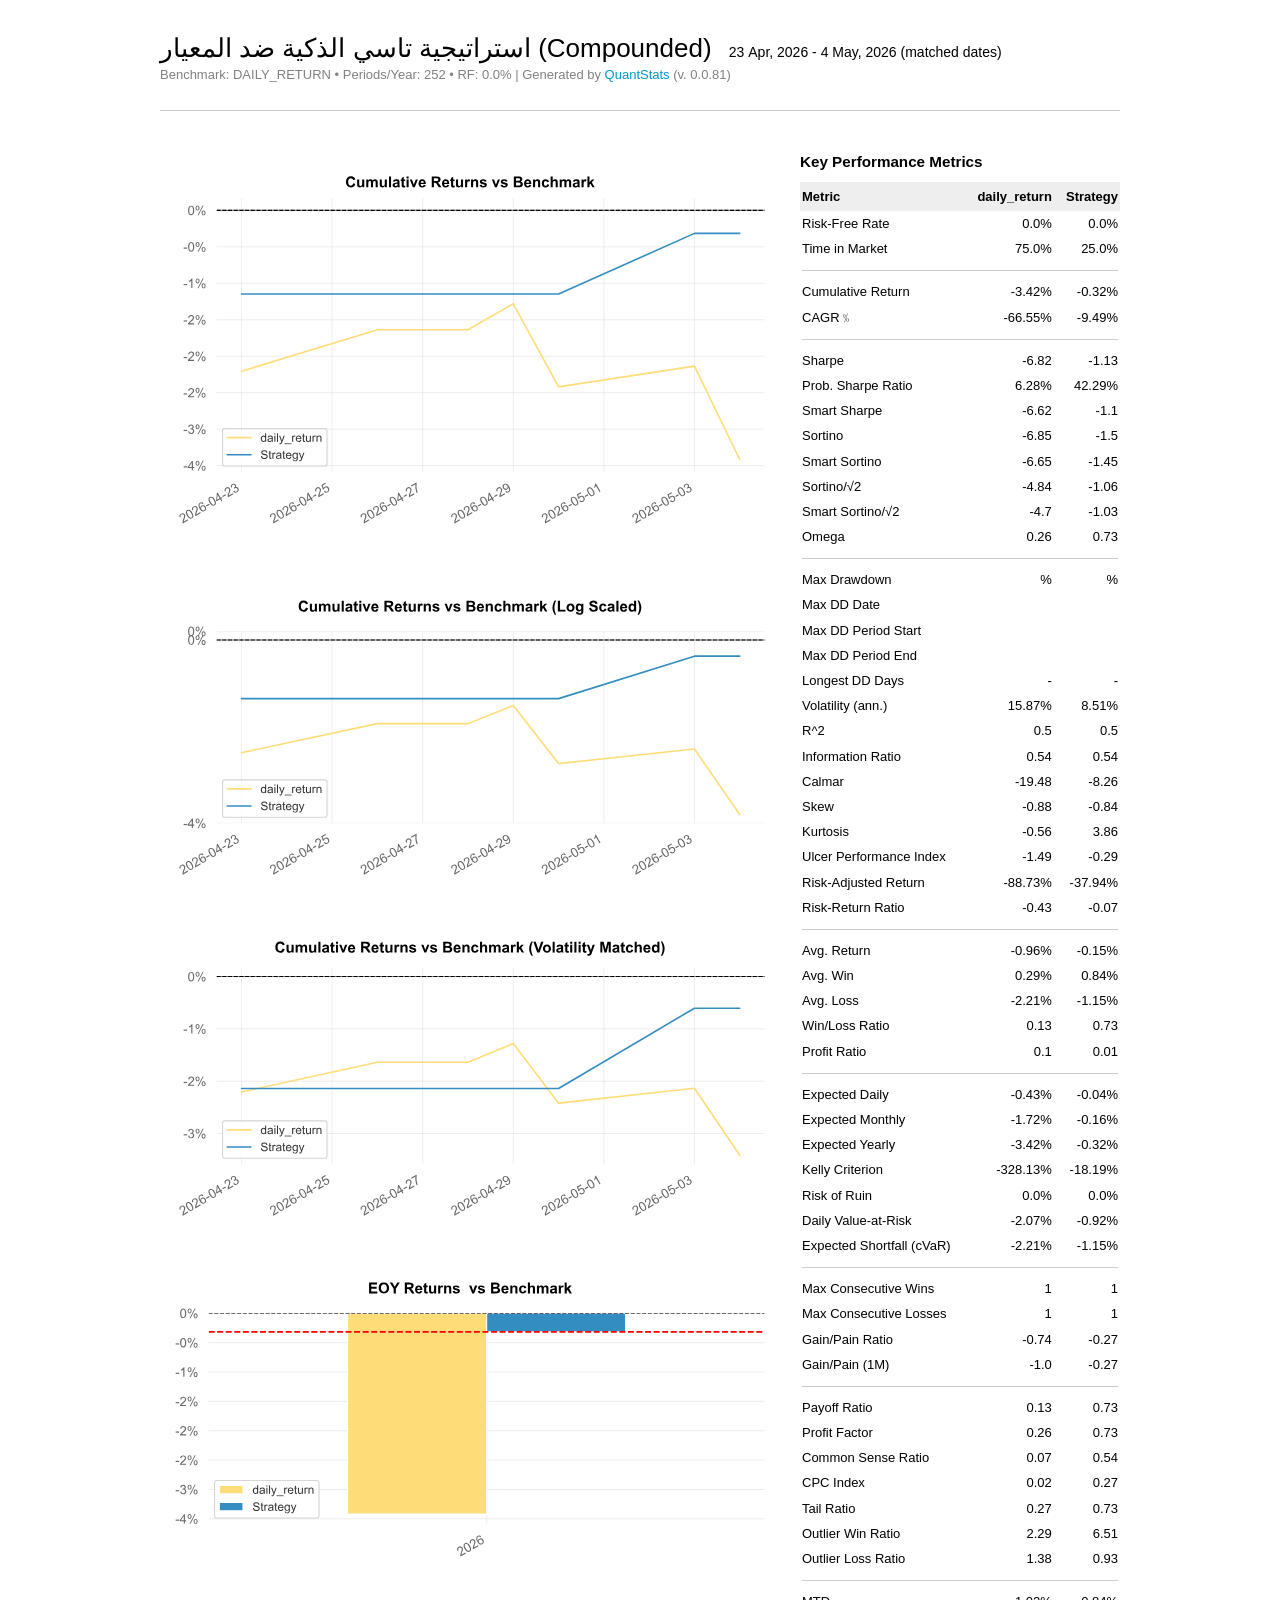
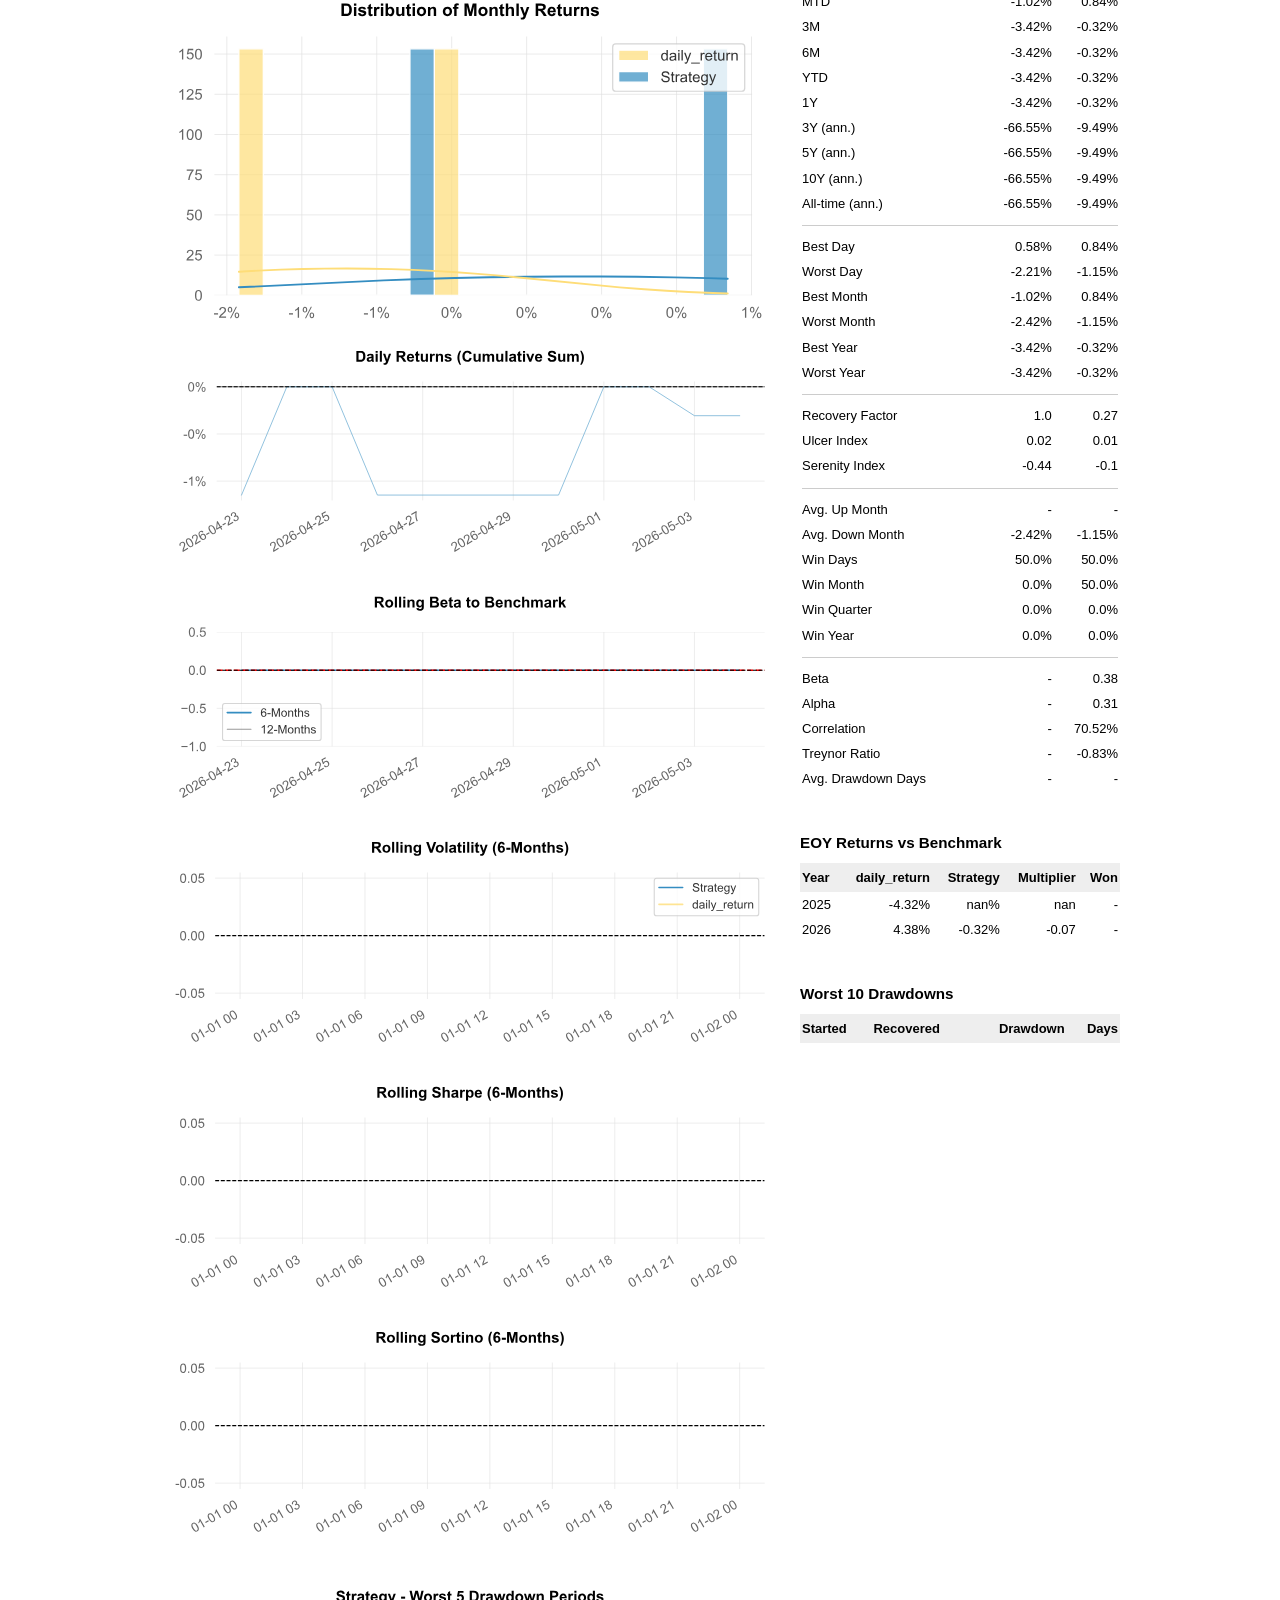
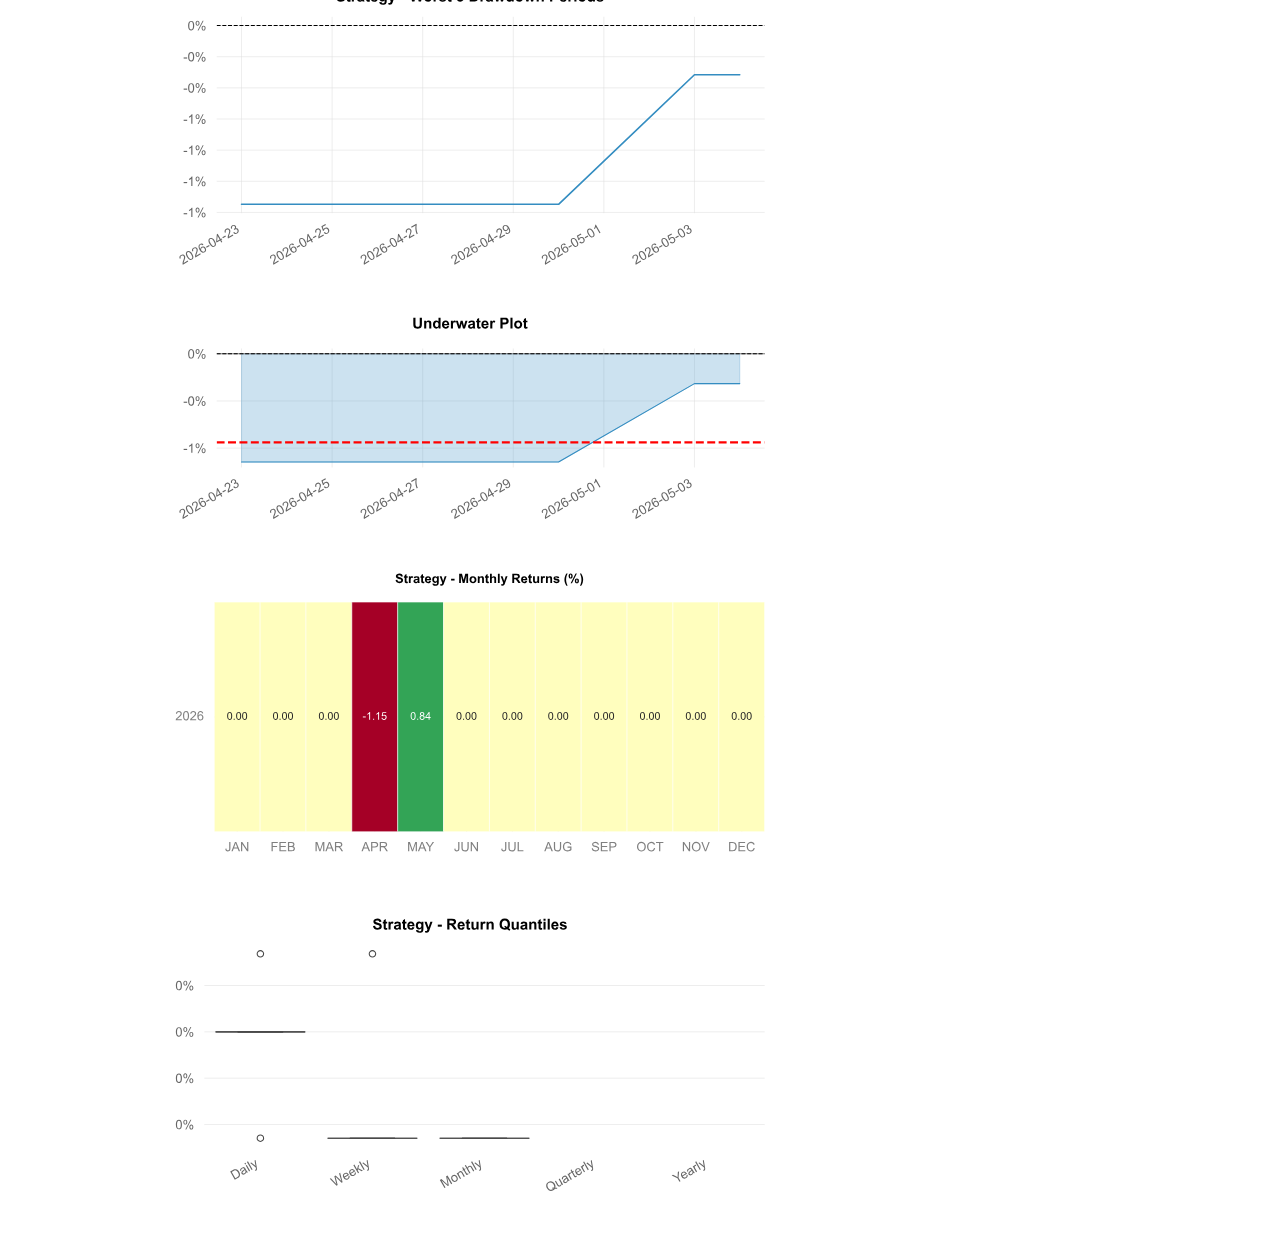
==== commit f515b244: "." ====
--- a/reports/tasi_ai_backtest_report.html
+++ b/reports/tasi_ai_backtest_report.html
@@ -20,7 +20,7 @@
 
     <div class="container">
 
-        <h1>استراتيجية تاسي الذكية ضد المعيار (Compounded) <dt> 5 Nov, 2025 -  3 May, 2026 (matched dates)</dt></h1>
+        <h1>استراتيجية تاسي الذكية ضد المعيار (Compounded) <dt>23 Apr, 2026 -  4 May, 2026 (matched dates)</dt></h1>
         <h4>Benchmark: DAILY_RETURN &bull; Periods/Year: 252 &bull; RF: 0.0% |  Generated by <a href="http://quantstats.io" target="quantstats">QuantStats</a> (v. 0.0.81)</h4>
         <hr>
 
@@ -35,7 +35,7 @@
   <rdf:RDF xmlns:dc="http://purl.org/dc/elements/1.1/" xmlns:cc="http://creativecommons.org/ns#" xmlns:rdf="http://www.w3.org/1999/02/22-rdf-syntax-ns#">
    <cc:Work>
     <dc:type rdf:resource="http://purl.org/dc/dcmitype/StillImage"/>
-    <dc:date>2026-05-03T13:18:54.156983</dc:date>
+    <dc:date>2026-05-04T14:07:48.612478</dc:date>
     <dc:format>image/svg+xml</dc:format>
     <dc:creator>
      <cc:Agent>
@@ -59,23 +59,23 @@
   </g>
   <g id="axes_1">
    <g id="patch_2">
-    <path d="M 51.926 304.795926 
-L 561.744 304.795926 
+    <path d="M 52.599672 296.110926 
+L 561.744 296.110926 
 L 561.744 41.472 
-L 51.926 41.472 
+L 52.599672 41.472 
 z
 " style="fill: #ffffff"/>
    </g>
    <g id="matplotlib.axis_1">
     <g id="xtick_1">
      <g id="line2d_1">
-      <path d="M 64.742654 304.795926 
-L 64.742654 41.472 
-" clip-path="url(#pf427285d88)" style="fill: none; stroke: #dddddd; stroke-width: 0.5; stroke-linecap: round"/>
+      <path d="M 75.742596 296.110926 
+L 75.742596 41.472 
+" clip-path="url(#pee397a710f)" style="fill: none; stroke: #dddddd; stroke-width: 0.5; stroke-linecap: round"/>
      </g>
      <g id="text_1">
-      <!-- 2025-11 -->
-      <g style="fill: #666666" transform="translate(25.860357 343.551008) rotate(-30) scale(0.121 -0.121)">
+      <!-- 2026-04-23 -->
+      <g style="fill: #666666" transform="translate(20.943822 344.05539) rotate(-30) scale(0.121 -0.121)">
        <defs>
         <path id="ArialMT-32" d="M 3222 541 
 L 3222 0 
@@ -127,90 +127,6 @@
 Q 844 3388 844 2259 
 z
 " transform="scale(0.015625)"/>
-        <path id="ArialMT-35" d="M 266 1200 
-L 856 1250 
-Q 922 819 1161 601 
-Q 1400 384 1738 384 
-Q 2144 384 2425 690 
-Q 2706 997 2706 1503 
-Q 2706 1984 2436 2262 
-Q 2166 2541 1728 2541 
-Q 1456 2541 1237 2417 
-Q 1019 2294 894 2097 
-L 366 2166 
-L 809 4519 
-L 3088 4519 
-L 3088 3981 
-L 1259 3981 
-L 1013 2750 
-Q 1425 3038 1878 3038 
-Q 2478 3038 2890 2622 
-Q 3303 2206 3303 1553 
-Q 3303 931 2941 478 
-Q 2500 -78 1738 -78 
-Q 1113 -78 717 272 
-Q 322 622 266 1200 
-z
-" transform="scale(0.015625)"/>
-        <path id="ArialMT-2d" d="M 203 1375 
-L 203 1941 
-L 1931 1941 
-L 1931 1375 
-L 203 1375 
-z
-" transform="scale(0.015625)"/>
-        <path id="ArialMT-31" d="M 2384 0 
-L 1822 0 
-L 1822 3584 
-Q 1619 3391 1289 3197 
-Q 959 3003 697 2906 
-L 697 3450 
-Q 1169 3672 1522 3987 
-Q 1875 4303 2022 4600 
-L 2384 4600 
-L 2384 0 
-z
-" transform="scale(0.015625)"/>
-       </defs>
-       <use xlink:href="#ArialMT-32"/>
-       <use xlink:href="#ArialMT-30" transform="translate(55.615234 0)"/>
-       <use xlink:href="#ArialMT-32" transform="translate(111.230469 0)"/>
-       <use xlink:href="#ArialMT-35" transform="translate(166.845703 0)"/>
-       <use xlink:href="#ArialMT-2d" transform="translate(222.460938 0)"/>
-       <use xlink:href="#ArialMT-31" transform="translate(255.761719 0)"/>
-       <use xlink:href="#ArialMT-31" transform="translate(304.001953 0)"/>
-      </g>
-     </g>
-    </g>
-    <g id="xtick_2">
-     <g id="line2d_2">
-      <path d="M 142.419342 304.795926 
-L 142.419342 41.472 
-" clip-path="url(#pf427285d88)" style="fill: none; stroke: #dddddd; stroke-width: 0.5; stroke-linecap: round"/>
-     </g>
-     <g id="text_2">
-      <!-- 2025-12 -->
-      <g style="fill: #666666" transform="translate(102.764227 343.997195) rotate(-30) scale(0.121 -0.121)">
-       <use xlink:href="#ArialMT-32"/>
-       <use xlink:href="#ArialMT-30" transform="translate(55.615234 0)"/>
-       <use xlink:href="#ArialMT-32" transform="translate(111.230469 0)"/>
-       <use xlink:href="#ArialMT-35" transform="translate(166.845703 0)"/>
-       <use xlink:href="#ArialMT-2d" transform="translate(222.460938 0)"/>
-       <use xlink:href="#ArialMT-31" transform="translate(255.761719 0)"/>
-       <use xlink:href="#ArialMT-32" transform="translate(311.376953 0)"/>
-      </g>
-     </g>
-    </g>
-    <g id="xtick_3">
-     <g id="line2d_3">
-      <path d="M 222.685254 304.795926 
-L 222.685254 41.472 
-" clip-path="url(#pf427285d88)" style="fill: none; stroke: #dddddd; stroke-width: 0.5; stroke-linecap: round"/>
-     </g>
-     <g id="text_3">
-      <!-- 2026-01 -->
-      <g style="fill: #666666" transform="translate(183.030138 343.997195) rotate(-30) scale(0.121 -0.121)">
-       <defs>
         <path id="ArialMT-36" d="M 3184 3459 
 L 2625 3416 
 Q 2550 3747 2413 3897 
@@ -244,46 +160,32 @@
 Q 888 1928 888 1484 
 z
 " transform="scale(0.015625)"/>
-       </defs>
-       <use xlink:href="#ArialMT-32"/>
-       <use xlink:href="#ArialMT-30" transform="translate(55.615234 0)"/>
-       <use xlink:href="#ArialMT-32" transform="translate(111.230469 0)"/>
-       <use xlink:href="#ArialMT-36" transform="translate(166.845703 0)"/>
-       <use xlink:href="#ArialMT-2d" transform="translate(222.460938 0)"/>
-       <use xlink:href="#ArialMT-30" transform="translate(255.761719 0)"/>
-       <use xlink:href="#ArialMT-31" transform="translate(311.376953 0)"/>
-      </g>
-     </g>
-    </g>
-    <g id="xtick_4">
-     <g id="line2d_4">
-      <path d="M 302.951166 304.795926 
-L 302.951166 41.472 
-" clip-path="url(#pf427285d88)" style="fill: none; stroke: #dddddd; stroke-width: 0.5; stroke-linecap: round"/>
-     </g>
-     <g id="text_4">
-      <!-- 2026-02 -->
-      <g style="fill: #666666" transform="translate(263.29605 343.997195) rotate(-30) scale(0.121 -0.121)">
-       <use xlink:href="#ArialMT-32"/>
-       <use xlink:href="#ArialMT-30" transform="translate(55.615234 0)"/>
-       <use xlink:href="#ArialMT-32" transform="translate(111.230469 0)"/>
-       <use xlink:href="#ArialMT-36" transform="translate(166.845703 0)"/>
-       <use xlink:href="#ArialMT-2d" transform="translate(222.460938 0)"/>
-       <use xlink:href="#ArialMT-30" transform="translate(255.761719 0)"/>
-       <use xlink:href="#ArialMT-32" transform="translate(311.376953 0)"/>
-      </g>
-     </g>
-    </g>
-    <g id="xtick_5">
-     <g id="line2d_5">
-      <path d="M 375.449408 304.795926 
-L 375.449408 41.472 
-" clip-path="url(#pf427285d88)" style="fill: none; stroke: #dddddd; stroke-width: 0.5; stroke-linecap: round"/>
-     </g>
-     <g id="text_5">
-      <!-- 2026-03 -->
-      <g style="fill: #666666" transform="translate(335.794293 343.997195) rotate(-30) scale(0.121 -0.121)">
-       <defs>
+        <path id="ArialMT-2d" d="M 203 1375 
+L 203 1941 
+L 1931 1941 
+L 1931 1375 
+L 203 1375 
+z
+" transform="scale(0.015625)"/>
+        <path id="ArialMT-34" d="M 2069 0 
+L 2069 1097 
+L 81 1097 
+L 81 1613 
+L 2172 4581 
+L 2631 4581 
+L 2631 1613 
+L 3250 1613 
+L 3250 1097 
+L 2631 1097 
+L 2631 0 
+L 2069 0 
+z
+M 2069 1613 
+L 2069 3678 
+L 634 1613 
+L 2069 1613 
+z
+" transform="scale(0.015625)"/>
         <path id="ArialMT-33" d="M 269 1209 
 L 831 1284 
 Q 928 806 1161 595 
@@ -324,37 +226,46 @@
        <use xlink:href="#ArialMT-36" transform="translate(166.845703 0)"/>
        <use xlink:href="#ArialMT-2d" transform="translate(222.460938 0)"/>
        <use xlink:href="#ArialMT-30" transform="translate(255.761719 0)"/>
-       <use xlink:href="#ArialMT-33" transform="translate(311.376953 0)"/>
+       <use xlink:href="#ArialMT-34" transform="translate(311.376953 0)"/>
+       <use xlink:href="#ArialMT-2d" transform="translate(366.992188 0)"/>
+       <use xlink:href="#ArialMT-32" transform="translate(400.292969 0)"/>
+       <use xlink:href="#ArialMT-33" transform="translate(455.908203 0)"/>
       </g>
      </g>
     </g>
-    <g id="xtick_6">
-     <g id="line2d_6">
-      <path d="M 455.71532 304.795926 
-L 455.71532 41.472 
-" clip-path="url(#pf427285d88)" style="fill: none; stroke: #dddddd; stroke-width: 0.5; stroke-linecap: round"/>
-     </g>
-     <g id="text_6">
-      <!-- 2026-04 -->
-      <g style="fill: #666666" transform="translate(416.060204 343.997195) rotate(-30) scale(0.121 -0.121)">
+    <g id="xtick_2">
+     <g id="line2d_2">
+      <path d="M 159.898684 296.110926 
+L 159.898684 41.472 
+" clip-path="url(#pee397a710f)" style="fill: none; stroke: #dddddd; stroke-width: 0.5; stroke-linecap: round"/>
+     </g>
+     <g id="text_2">
+      <!-- 2026-04-25 -->
+      <g style="fill: #666666" transform="translate(105.09991 344.05539) rotate(-30) scale(0.121 -0.121)">
        <defs>
-        <path id="ArialMT-34" d="M 2069 0 
-L 2069 1097 
-L 81 1097 
-L 81 1613 
-L 2172 4581 
-L 2631 4581 
-L 2631 1613 
-L 3250 1613 
-L 3250 1097 
-L 2631 1097 
-L 2631 0 
-L 2069 0 
-z
-M 2069 1613 
-L 2069 3678 
-L 634 1613 
-L 2069 1613 
+        <path id="ArialMT-35" d="M 266 1200 
+L 856 1250 
+Q 922 819 1161 601 
+Q 1400 384 1738 384 
+Q 2144 384 2425 690 
+Q 2706 997 2706 1503 
+Q 2706 1984 2436 2262 
+Q 2166 2541 1728 2541 
+Q 1456 2541 1237 2417 
+Q 1019 2294 894 2097 
+L 366 2166 
+L 809 4519 
+L 3088 4519 
+L 3088 3981 
+L 1259 3981 
+L 1013 2750 
+Q 1425 3038 1878 3038 
+Q 2478 3038 2890 2622 
+Q 3303 2206 3303 1553 
+Q 3303 931 2941 478 
+Q 2500 -78 1738 -78 
+Q 1113 -78 717 272 
+Q 322 622 266 1200 
 z
 " transform="scale(0.015625)"/>
        </defs>
@@ -365,18 +276,132 @@
        <use xlink:href="#ArialMT-2d" transform="translate(222.460938 0)"/>
        <use xlink:href="#ArialMT-30" transform="translate(255.761719 0)"/>
        <use xlink:href="#ArialMT-34" transform="translate(311.376953 0)"/>
+       <use xlink:href="#ArialMT-2d" transform="translate(366.992188 0)"/>
+       <use xlink:href="#ArialMT-32" transform="translate(400.292969 0)"/>
+       <use xlink:href="#ArialMT-35" transform="translate(455.908203 0)"/>
       </g>
      </g>
     </g>
-    <g id="xtick_7">
-     <g id="line2d_7">
-      <path d="M 533.392009 304.795926 
-L 533.392009 41.472 
-" clip-path="url(#pf427285d88)" style="fill: none; stroke: #dddddd; stroke-width: 0.5; stroke-linecap: round"/>
-     </g>
-     <g id="text_7">
-      <!-- 2026-05 -->
-      <g style="fill: #666666" transform="translate(493.736893 343.997195) rotate(-30) scale(0.121 -0.121)">
+    <g id="xtick_3">
+     <g id="line2d_3">
+      <path d="M 244.054771 296.110926 
+L 244.054771 41.472 
+" clip-path="url(#pee397a710f)" style="fill: none; stroke: #dddddd; stroke-width: 0.5; stroke-linecap: round"/>
+     </g>
+     <g id="text_3">
+      <!-- 2026-04-27 -->
+      <g style="fill: #666666" transform="translate(189.255997 344.05539) rotate(-30) scale(0.121 -0.121)">
+       <defs>
+        <path id="ArialMT-37" d="M 303 3981 
+L 303 4522 
+L 3269 4522 
+L 3269 4084 
+Q 2831 3619 2401 2847 
+Q 1972 2075 1738 1259 
+Q 1569 684 1522 0 
+L 944 0 
+Q 953 541 1156 1306 
+Q 1359 2072 1739 2783 
+Q 2119 3494 2547 3981 
+L 303 3981 
+z
+" transform="scale(0.015625)"/>
+       </defs>
+       <use xlink:href="#ArialMT-32"/>
+       <use xlink:href="#ArialMT-30" transform="translate(55.615234 0)"/>
+       <use xlink:href="#ArialMT-32" transform="translate(111.230469 0)"/>
+       <use xlink:href="#ArialMT-36" transform="translate(166.845703 0)"/>
+       <use xlink:href="#ArialMT-2d" transform="translate(222.460938 0)"/>
+       <use xlink:href="#ArialMT-30" transform="translate(255.761719 0)"/>
+       <use xlink:href="#ArialMT-34" transform="translate(311.376953 0)"/>
+       <use xlink:href="#ArialMT-2d" transform="translate(366.992188 0)"/>
+       <use xlink:href="#ArialMT-32" transform="translate(400.292969 0)"/>
+       <use xlink:href="#ArialMT-37" transform="translate(455.908203 0)"/>
+      </g>
+     </g>
+    </g>
+    <g id="xtick_4">
+     <g id="line2d_4">
+      <path d="M 328.210858 296.110926 
+L 328.210858 41.472 
+" clip-path="url(#pee397a710f)" style="fill: none; stroke: #dddddd; stroke-width: 0.5; stroke-linecap: round"/>
+     </g>
+     <g id="text_4">
+      <!-- 2026-04-29 -->
+      <g style="fill: #666666" transform="translate(273.412084 344.05539) rotate(-30) scale(0.121 -0.121)">
+       <defs>
+        <path id="ArialMT-39" d="M 350 1059 
+L 891 1109 
+Q 959 728 1153 556 
+Q 1347 384 1650 384 
+Q 1909 384 2104 503 
+Q 2300 622 2425 820 
+Q 2550 1019 2634 1356 
+Q 2719 1694 2719 2044 
+Q 2719 2081 2716 2156 
+Q 2547 1888 2255 1720 
+Q 1963 1553 1622 1553 
+Q 1053 1553 659 1965 
+Q 266 2378 266 3053 
+Q 266 3750 677 4175 
+Q 1088 4600 1706 4600 
+Q 2153 4600 2523 4359 
+Q 2894 4119 3086 3673 
+Q 3278 3228 3278 2384 
+Q 3278 1506 3087 986 
+Q 2897 466 2520 194 
+Q 2144 -78 1638 -78 
+Q 1100 -78 759 220 
+Q 419 519 350 1059 
+z
+M 2653 3081 
+Q 2653 3566 2395 3850 
+Q 2138 4134 1775 4134 
+Q 1400 4134 1122 3828 
+Q 844 3522 844 3034 
+Q 844 2597 1108 2323 
+Q 1372 2050 1759 2050 
+Q 2150 2050 2401 2323 
+Q 2653 2597 2653 3081 
+z
+" transform="scale(0.015625)"/>
+       </defs>
+       <use xlink:href="#ArialMT-32"/>
+       <use xlink:href="#ArialMT-30" transform="translate(55.615234 0)"/>
+       <use xlink:href="#ArialMT-32" transform="translate(111.230469 0)"/>
+       <use xlink:href="#ArialMT-36" transform="translate(166.845703 0)"/>
+       <use xlink:href="#ArialMT-2d" transform="translate(222.460938 0)"/>
+       <use xlink:href="#ArialMT-30" transform="translate(255.761719 0)"/>
+       <use xlink:href="#ArialMT-34" transform="translate(311.376953 0)"/>
+       <use xlink:href="#ArialMT-2d" transform="translate(366.992188 0)"/>
+       <use xlink:href="#ArialMT-32" transform="translate(400.292969 0)"/>
+       <use xlink:href="#ArialMT-39" transform="translate(455.908203 0)"/>
+      </g>
+     </g>
+    </g>
+    <g id="xtick_5">
+     <g id="line2d_5">
+      <path d="M 412.366945 296.110926 
+L 412.366945 41.472 
+" clip-path="url(#pee397a710f)" style="fill: none; stroke: #dddddd; stroke-width: 0.5; stroke-linecap: round"/>
+     </g>
+     <g id="text_5">
+      <!-- 2026-05-01 -->
+      <g style="fill: #666666" transform="translate(357.568171 344.05539) rotate(-30) scale(0.121 -0.121)">
+       <defs>
+        <path id="ArialMT-31" d="M 2384 0 
+L 1822 0 
+L 1822 3584 
+Q 1619 3391 1289 3197 
+Q 959 3003 697 2906 
+L 697 3450 
+Q 1169 3672 1522 3987 
+Q 1875 4303 2022 4600 
+L 2384 4600 
+L 2384 0 
+z
+" transform="scale(0.015625)"/>
+       </defs>
        <use xlink:href="#ArialMT-32"/>
        <use xlink:href="#ArialMT-30" transform="translate(55.615234 0)"/>
        <use xlink:href="#ArialMT-32" transform="translate(111.230469 0)"/>
@@ -384,20 +409,45 @@
        <use xlink:href="#ArialMT-2d" transform="translate(222.460938 0)"/>
        <use xlink:href="#ArialMT-30" transform="translate(255.761719 0)"/>
        <use xlink:href="#ArialMT-35" transform="translate(311.376953 0)"/>
+       <use xlink:href="#ArialMT-2d" transform="translate(366.992188 0)"/>
+       <use xlink:href="#ArialMT-30" transform="translate(400.292969 0)"/>
+       <use xlink:href="#ArialMT-31" transform="translate(455.908203 0)"/>
+      </g>
+     </g>
+    </g>
+    <g id="xtick_6">
+     <g id="line2d_6">
+      <path d="M 496.523032 296.110926 
+L 496.523032 41.472 
+" clip-path="url(#pee397a710f)" style="fill: none; stroke: #dddddd; stroke-width: 0.5; stroke-linecap: round"/>
+     </g>
+     <g id="text_6">
+      <!-- 2026-05-03 -->
+      <g style="fill: #666666" transform="translate(441.724258 344.05539) rotate(-30) scale(0.121 -0.121)">
+       <use xlink:href="#ArialMT-32"/>
+       <use xlink:href="#ArialMT-30" transform="translate(55.615234 0)"/>
+       <use xlink:href="#ArialMT-32" transform="translate(111.230469 0)"/>
+       <use xlink:href="#ArialMT-36" transform="translate(166.845703 0)"/>
+       <use xlink:href="#ArialMT-2d" transform="translate(222.460938 0)"/>
+       <use xlink:href="#ArialMT-30" transform="translate(255.761719 0)"/>
+       <use xlink:href="#ArialMT-35" transform="translate(311.376953 0)"/>
+       <use xlink:href="#ArialMT-2d" transform="translate(366.992188 0)"/>
+       <use xlink:href="#ArialMT-30" transform="translate(400.292969 0)"/>
+       <use xlink:href="#ArialMT-33" transform="translate(455.908203 0)"/>
       </g>
      </g>
     </g>
    </g>
    <g id="matplotlib.axis_2">
     <g id="ytick_1">
-     <g id="line2d_8">
-      <path d="M 51.926 257.475932 
-L 561.744 257.475932 
-" clip-path="url(#pf427285d88)" style="fill: none; stroke: #dddddd; stroke-width: 0.5; stroke-linecap: round"/>
-     </g>
-     <g id="text_8">
-      <!-- -30% -->
-      <g style="fill: #666666" transform="translate(14.180062 261.806408) scale(0.121 -0.121)">
+     <g id="line2d_7">
+      <path d="M 52.599672 290.202959 
+L 561.744 290.202959 
+" clip-path="url(#pee397a710f)" style="fill: none; stroke: #dddddd; stroke-width: 0.5; stroke-linecap: round"/>
+     </g>
+     <g id="text_7">
+      <!-- -4% -->
+      <g style="fill: #666666" transform="translate(21.582469 294.533435) scale(0.121 -0.121)">
        <defs>
         <path id="ArialMT-25" d="M 372 3481 
 Q 372 3972 619 4315 
@@ -448,342 +498,171 @@
 " transform="scale(0.015625)"/>
        </defs>
        <use xlink:href="#ArialMT-2d"/>
+       <use xlink:href="#ArialMT-34" transform="translate(33.300781 0)"/>
+       <use xlink:href="#ArialMT-25" transform="translate(88.916016 0)"/>
+      </g>
+     </g>
+    </g>
+    <g id="ytick_2">
+     <g id="line2d_8">
+      <path d="M 52.599672 256.323464 
+L 561.744 256.323464 
+" clip-path="url(#pee397a710f)" style="fill: none; stroke: #dddddd; stroke-width: 0.5; stroke-linecap: round"/>
+     </g>
+     <g id="text_8">
+      <!-- -3% -->
+      <g style="fill: #666666" transform="translate(21.582469 260.653941) scale(0.121 -0.121)">
+       <use xlink:href="#ArialMT-2d"/>
        <use xlink:href="#ArialMT-33" transform="translate(33.300781 0)"/>
-       <use xlink:href="#ArialMT-30" transform="translate(88.916016 0)"/>
-       <use xlink:href="#ArialMT-25" transform="translate(144.53125 0)"/>
+       <use xlink:href="#ArialMT-25" transform="translate(88.916016 0)"/>
       </g>
      </g>
     </g>
-    <g id="ytick_2">
+    <g id="ytick_3">
      <g id="line2d_9">
-      <path d="M 51.926 201.780716 
-L 561.744 201.780716 
-" clip-path="url(#pf427285d88)" style="fill: none; stroke: #dddddd; stroke-width: 0.5; stroke-linecap: round"/>
+      <path d="M 52.599672 222.44397 
+L 561.744 222.44397 
+" clip-path="url(#pee397a710f)" style="fill: none; stroke: #dddddd; stroke-width: 0.5; stroke-linecap: round"/>
      </g>
      <g id="text_9">
-      <!-- -20% -->
-      <g style="fill: #666666" transform="translate(14.180062 206.111193) scale(0.121 -0.121)">
+      <!-- -2% -->
+      <g style="fill: #666666" transform="translate(21.582469 226.774446) scale(0.121 -0.121)">
        <use xlink:href="#ArialMT-2d"/>
        <use xlink:href="#ArialMT-32" transform="translate(33.300781 0)"/>
-       <use xlink:href="#ArialMT-30" transform="translate(88.916016 0)"/>
-       <use xlink:href="#ArialMT-25" transform="translate(144.53125 0)"/>
+       <use xlink:href="#ArialMT-25" transform="translate(88.916016 0)"/>
       </g>
      </g>
     </g>
-    <g id="ytick_3">
+    <g id="ytick_4">
      <g id="line2d_10">
-      <path d="M 51.926 146.085501 
-L 561.744 146.085501 
-" clip-path="url(#pf427285d88)" style="fill: none; stroke: #dddddd; stroke-width: 0.5; stroke-linecap: round"/>
+      <path d="M 52.599672 188.564475 
+L 561.744 188.564475 
+" clip-path="url(#pee397a710f)" style="fill: none; stroke: #dddddd; stroke-width: 0.5; stroke-linecap: round"/>
      </g>
      <g id="text_10">
-      <!-- -10% -->
-      <g style="fill: #666666" transform="translate(14.180062 150.415977) scale(0.121 -0.121)">
+      <!-- -2% -->
+      <g style="fill: #666666" transform="translate(21.582469 192.894952) scale(0.121 -0.121)">
+       <use xlink:href="#ArialMT-2d"/>
+       <use xlink:href="#ArialMT-32" transform="translate(33.300781 0)"/>
+       <use xlink:href="#ArialMT-25" transform="translate(88.916016 0)"/>
+      </g>
+     </g>
+    </g>
+    <g id="ytick_5">
+     <g id="line2d_11">
+      <path d="M 52.599672 154.68498 
+L 561.744 154.68498 
+" clip-path="url(#pee397a710f)" style="fill: none; stroke: #dddddd; stroke-width: 0.5; stroke-linecap: round"/>
+     </g>
+     <g id="text_11">
+      <!-- -2% -->
+      <g style="fill: #666666" transform="translate(21.582469 159.015457) scale(0.121 -0.121)">
+       <use xlink:href="#ArialMT-2d"/>
+       <use xlink:href="#ArialMT-32" transform="translate(33.300781 0)"/>
+       <use xlink:href="#ArialMT-25" transform="translate(88.916016 0)"/>
+      </g>
+     </g>
+    </g>
+    <g id="ytick_6">
+     <g id="line2d_12">
+      <path d="M 52.599672 120.805486 
+L 561.744 120.805486 
+" clip-path="url(#pee397a710f)" style="fill: none; stroke: #dddddd; stroke-width: 0.5; stroke-linecap: round"/>
+     </g>
+     <g id="text_12">
+      <!-- -1% -->
+      <g style="fill: #666666" transform="translate(21.582469 125.135962) scale(0.121 -0.121)">
        <use xlink:href="#ArialMT-2d"/>
        <use xlink:href="#ArialMT-31" transform="translate(33.300781 0)"/>
-       <use xlink:href="#ArialMT-30" transform="translate(88.916016 0)"/>
-       <use xlink:href="#ArialMT-25" transform="translate(144.53125 0)"/>
+       <use xlink:href="#ArialMT-25" transform="translate(88.916016 0)"/>
       </g>
      </g>
     </g>
-    <g id="ytick_4">
-     <g id="line2d_11">
-      <path d="M 51.926 90.390285 
-L 561.744 90.390285 
-" clip-path="url(#pf427285d88)" style="fill: none; stroke: #dddddd; stroke-width: 0.5; stroke-linecap: round"/>
-     </g>
-     <g id="text_11">
+    <g id="ytick_7">
+     <g id="line2d_13">
+      <path d="M 52.599672 86.925991 
+L 561.744 86.925991 
+" clip-path="url(#pee397a710f)" style="fill: none; stroke: #dddddd; stroke-width: 0.5; stroke-linecap: round"/>
+     </g>
+     <g id="text_13">
+      <!-- -0% -->
+      <g style="fill: #666666" transform="translate(21.582469 91.256468) scale(0.121 -0.121)">
+       <use xlink:href="#ArialMT-2d"/>
+       <use xlink:href="#ArialMT-30" transform="translate(33.300781 0)"/>
+       <use xlink:href="#ArialMT-25" transform="translate(88.916016 0)"/>
+      </g>
+     </g>
+    </g>
+    <g id="ytick_8">
+     <g id="line2d_14">
+      <path d="M 52.599672 53.046497 
+L 561.744 53.046497 
+" clip-path="url(#pee397a710f)" style="fill: none; stroke: #dddddd; stroke-width: 0.5; stroke-linecap: round"/>
+     </g>
+     <g id="text_14">
       <!-- 0% -->
-      <g style="fill: #666666" transform="translate(24.937719 94.720761) scale(0.121 -0.121)">
+      <g style="fill: #666666" transform="translate(25.611391 57.376973) scale(0.121 -0.121)">
        <use xlink:href="#ArialMT-30"/>
        <use xlink:href="#ArialMT-25" transform="translate(55.615234 0)"/>
       </g>
      </g>
     </g>
    </g>
-   <g id="line2d_12">
-    <path d="M 51.926 90.390285 
-L 561.744 90.390285 
-" clip-path="url(#pf427285d88)" style="fill: none; stroke: #808080; stroke-linecap: round"/>
-   </g>
-   <g id="line2d_13">
-    <path d="M 75.099545 93.650505 
-L 77.688768 89.846925 
-L 85.456437 89.846925 
-L 88.04566 96.367365 
-L 90.634883 90.390285 
-L 93.224106 95.280646 
-L 95.813329 98.540804 
-L 103.580998 102.344384 
-L 106.170221 103.974525 
-L 108.759444 96.910725 
-L 111.348667 105.604604 
-L 113.93789 106.963003 
-L 121.705559 103.431165 
-L 124.294782 117.558703 
-L 126.884005 122.449002 
-L 129.473228 128.426082 
-L 132.06245 126.524261 
-L 139.830119 121.362282 
-L 142.419342 123.807463 
-L 145.008565 125.709222 
-L 147.597788 126.524261 
-L 150.187011 125.709222 
-L 157.95468 125.980901 
-L 160.543903 124.079143 
-L 163.133126 113.211763 
-L 165.722349 116.200303 
-L 168.311572 109.679863 
-L 176.079241 116.743663 
-L 178.668464 117.015343 
-L 181.257687 127.882691 
-L 183.84691 128.426082 
-L 186.436133 126.524261 
-L 194.203801 125.437542 
-L 196.793024 117.015343 
-L 199.382247 115.113522 
-L 201.97147 119.732203 
-L 204.560693 120.003883 
-L 212.328362 125.709222 
-L 214.917585 120.818923 
-L 217.506808 122.449002 
-L 220.096031 117.558703 
-L 222.685254 116.471983 
-L 230.452923 125.709222 
-L 233.042146 121.633962 
-L 235.631369 125.980901 
-L 238.220592 108.049784 
-L 240.809815 105.061244 
-L 248.577483 100.170945 
-L 251.166706 100.714305 
-L 253.755929 90.390285 
-L 256.345152 84.956626 
-L 258.934375 93.650505 
-L 266.702044 93.107145 
-L 269.291267 86.043346 
-L 271.88049 87.673487 
-L 274.469713 89.303566 
-L 277.058936 71.915808 
-L 284.826605 61.591788 
-L 287.415828 69.742307 
-L 290.005051 58.331631 
-L 292.594274 57.244849 
-L 295.183497 64.852008 
-L 302.951166 68.655588 
-L 305.540389 60.505069 
-L 308.129611 64.852008 
-L 310.718834 64.852008 
-L 313.308057 65.938728 
-L 321.075726 63.22193 
-L 323.664949 65.938728 
-L 326.254172 71.372449 
-L 328.843395 71.372449 
-L 331.432618 70.285667 
-L 339.200287 73.002528 
-L 341.78951 73.002528 
-L 344.378733 78.979608 
-L 346.967956 76.806107 
-L 349.557179 93.107145 
-L 359.914071 86.043346 
-L 362.503294 87.130127 
-L 365.092517 90.933707 
-L 367.681739 98.540804 
-L 375.449408 117.287023 
-L 378.038631 119.732203 
-L 380.627854 115.113522 
-L 383.217077 108.049784 
-L 385.8063 98.540804 
-L 393.573969 88.760206 
-L 396.163192 110.494903 
-L 398.752415 99.627585 
-L 401.341638 98.540804 
-L 403.930861 97.454085 
-L 411.69853 94.737224 
-L 414.287753 97.454085 
-L 435.001536 79.522968 
-L 437.590759 77.349467 
-L 440.179982 80.609687 
-L 447.947651 82.239766 
-L 450.536874 82.239766 
-L 453.126097 68.112229 
-L 455.71532 68.655588 
-L 458.304543 69.198948 
-L 466.072212 66.48215 
-L 468.661435 65.938728 
-L 471.250658 77.892827 
-L 473.839881 62.135148 
-L 476.429104 61.048429 
-L 484.196772 59.961709 
-L 486.785995 62.67857 
-L 489.375218 59.41835 
-L 491.964441 53.441269 
-L 494.553664 53.984629 
-L 502.321333 58.331631 
-L 504.910556 65.395368 
-L 507.499779 62.95025 
-L 510.089002 74.768477 
-L 512.678225 87.401807 
-L 520.445894 84.141587 
-L 523.035117 84.141587 
-L 525.62434 84.141587 
-L 528.213563 82.103957 
-L 530.802786 88.624335 
-L 538.570455 87.401807 
-" clip-path="url(#pf427285d88)" style="fill: none; stroke: #fedd78; stroke-width: 1.5; stroke-linecap: round"/>
-   </g>
-   <g id="line2d_14">
-    <path d="M 75.099545 94.100559 
-L 77.688768 88.50841 
-L 85.456437 114.991489 
-L 88.04566 105.07479 
-L 90.634883 119.135182 
-L 93.224106 115.144925 
-L 95.813329 130.458499 
-L 103.580998 138.347613 
-L 106.170221 150.205436 
-L 108.759444 161.113692 
-L 111.348667 162.374327 
-L 113.93789 166.698829 
-L 121.705559 160.941019 
-L 124.294782 159.932208 
-L 126.884005 176.449812 
-L 129.473228 178.077186 
-L 132.06245 179.805515 
-L 139.830119 178.868208 
-L 142.419342 185.718372 
-L 145.008565 203.15679 
-L 147.597788 203.738335 
-L 150.187011 197.491848 
-L 157.95468 201.300979 
-L 160.543903 215.212834 
-L 163.133126 214.777117 
-L 165.722349 221.018126 
-L 168.311572 226.818954 
-L 176.079241 230.115884 
-L 178.668464 233.311411 
-L 181.257687 248.264799 
-L 183.84691 245.766932 
-L 186.436133 246.424696 
-L 194.203801 226.305451 
-L 196.793024 220.227268 
-L 199.382247 218.503252 
-L 201.97147 225.843235 
-L 204.560693 236.700391 
-L 212.328362 244.725744 
-L 214.917585 241.097164 
-L 217.506808 242.729888 
-L 220.096031 219.426703 
-L 222.685254 219.526248 
-L 230.452923 229.814139 
-L 233.042146 237.437511 
-L 235.631369 247.924998 
-L 238.220592 253.98677 
-L 240.809815 253.182838 
-L 248.577483 242.188862 
-L 251.166706 226.970514 
-L 253.755929 243.01401 
-L 256.345152 247.194829 
-L 258.934375 243.277827 
-L 266.702044 239.181923 
-L 269.291267 246.326677 
-L 271.88049 250.040484 
-L 274.469713 249.501587 
-L 277.058936 244.580678 
-L 284.826605 247.041809 
-L 287.415828 246.067801 
-L 290.005051 244.932122 
-L 292.594274 244.573884 
-L 295.183497 251.734356 
-L 302.951166 254.06788 
-L 305.540389 252.094866 
-L 308.129611 255.93916 
-L 310.718834 254.112108 
-L 313.308057 261.159765 
-L 321.075726 260.86856 
-L 323.664949 264.274637 
-L 326.254172 255.057657 
-L 328.843395 249.654246 
-L 331.432618 257.390789 
-L 339.200287 247.136962 
-L 341.78951 247.921099 
-L 344.378733 253.796213 
-L 346.967956 253.331026 
-L 349.557179 266.000815 
-L 359.914071 268.198395 
-L 362.503294 284.016048 
-L 365.092517 285.160242 
-L 367.681739 287.379117 
-L 375.449408 288.727632 
-L 378.038631 289.276657 
-L 380.627854 292.826656 
-L 383.217077 277.651859 
-L 385.8063 257.886333 
-L 393.573969 246.718599 
-L 396.163192 263.001295 
-L 398.752415 276.497219 
-L 401.341638 281.939274 
-L 403.930861 274.648496 
-L 411.69853 261.405436 
-L 414.287753 254.970271 
-L 435.001536 265.010934 
-L 437.590759 267.58482 
-L 440.179982 271.791808 
-L 447.947651 270.337226 
-L 450.536874 273.076945 
-L 453.126097 247.915223 
-L 455.71532 237.025642 
-L 458.304543 222.86704 
-L 466.072212 234.443701 
-L 468.661435 235.115475 
-L 471.250658 242.73154 
-L 473.839881 221.684896 
-L 476.429104 237.212191 
-L 484.196772 241.328774 
-L 486.785995 240.526908 
-L 489.375218 241.42317 
-L 491.964441 238.496586 
-L 494.553664 233.968988 
-L 502.321333 240.019517 
-L 504.910556 243.653681 
-L 507.499779 234.291968 
-L 510.089002 238.590439 
-L 512.678225 251.958547 
-L 520.445894 249.408322 
-L 523.035117 238.12557 
-L 525.62434 234.991281 
-L 528.213563 229.193368 
-L 530.802786 227.62212 
-L 538.570455 228.558068 
-" clip-path="url(#pf427285d88)" style="fill: none; stroke: #348dc1; stroke-width: 1.5; stroke-linecap: round"/>
-   </g>
    <g id="line2d_15">
-    <path d="M 51.926 90.390285 
-L 561.744 90.390285 
-" clip-path="url(#pf427285d88)" style="fill: none; stroke-dasharray: 3.7,1.6; stroke-dashoffset: 0; stroke: #000000"/>
+    <path d="M 52.599672 53.046497 
+L 561.744 53.046497 
+" clip-path="url(#pee397a710f)" style="fill: none; stroke: #808080; stroke-linecap: round"/>
+   </g>
+   <g id="line2d_16">
+    <path d="M 75.742596 202.550611 
+L 201.976727 163.968833 
+L 244.054771 163.968833 
+L 286.132814 163.968833 
+L 328.210858 139.855313 
+L 370.288902 217.018133 
+L 496.523032 197.727612 
+L 538.601076 284.536429 
+" clip-path="url(#pee397a710f)" style="fill: none; stroke: #fedd78; stroke-width: 1.5; stroke-linecap: round"/>
+   </g>
+   <g id="line2d_17">
+    <path d="M 75.742596 130.815629 
+L 201.976727 130.815629 
+L 244.054771 130.815629 
+L 286.132814 130.815629 
+L 328.210858 130.815629 
+L 370.288902 130.815629 
+L 496.523032 74.450026 
+L 538.601076 74.450026 
+" clip-path="url(#pee397a710f)" style="fill: none; stroke: #348dc1; stroke-width: 1.5; stroke-linecap: round"/>
+   </g>
+   <g id="line2d_18">
+    <path d="M 52.599672 53.046497 
+L 561.744 53.046497 
+" clip-path="url(#pee397a710f)" style="fill: none; stroke-dasharray: 3.7,1.6; stroke-dashoffset: 0; stroke: #000000"/>
    </g>
    <g id="legend_1">
     <g id="patch_3">
-     <path d="M 59.626 81.783563 
-L 152.297563 81.783563 
-Q 154.497563 81.783563 154.497563 79.583563 
-L 154.497563 49.172 
-Q 154.497563 46.972 152.297563 46.972 
-L 59.626 46.972 
-Q 57.426 46.972 57.426 49.172 
-L 57.426 79.583563 
-Q 57.426 81.783563 59.626 81.783563 
+     <path d="M 60.299672 290.610926 
+L 152.971235 290.610926 
+Q 155.171235 290.610926 155.171235 288.410926 
+L 155.171235 257.999363 
+Q 155.171235 255.799363 152.971235 255.799363 
+L 60.299672 255.799363 
+Q 58.099672 255.799363 58.099672 257.999363 
+L 58.099672 288.410926 
+Q 58.099672 290.610926 60.299672 290.610926 
 z
 " style="fill: #ffffff; opacity: 0.8; stroke: #cccccc; stroke-linejoin: miter"/>
     </g>
-    <g id="line2d_16">
-     <path d="M 61.826 55.395594 
-L 72.826 55.395594 
-L 83.826 55.395594 
+    <g id="line2d_19">
+     <path d="M 62.499672 264.222957 
+L 73.499672 264.222957 
+L 84.499672 264.222957 
 " style="fill: none; stroke: #fedd78; stroke-width: 1.5; stroke-linecap: round"/>
     </g>
-    <g id="text_12">
+    <g id="text_15">
      <!-- daily_return -->
-     <g style="fill: #333333" transform="translate(92.626 59.245594) scale(0.11 -0.11)">
+     <g style="fill: #333333" transform="translate(93.299672 268.072957) scale(0.11 -0.11)">
       <defs>
        <path id="ArialMT-64" d="M 2575 0 
 L 2575 419 
@@ -1024,15 +903,15 @@
       <use xlink:href="#ArialMT-6e" transform="translate(466.894531 0)"/>
      </g>
     </g>
-    <g id="line2d_17">
-     <path d="M 61.826 71.218406 
-L 72.826 71.218406 
-L 83.826 71.218406 
+    <g id="line2d_20">
+     <path d="M 62.499672 280.045769 
+L 73.499672 280.045769 
+L 84.499672 280.045769 
 " style="fill: none; stroke: #348dc1; stroke-width: 1.5; stroke-linecap: round"/>
     </g>
-    <g id="text_13">
+    <g id="text_16">
      <!-- Strategy -->
-     <g style="fill: #333333" transform="translate(92.626 75.068406) scale(0.11 -0.11)">
+     <g style="fill: #333333" transform="translate(93.299672 283.895769) scale(0.11 -0.11)">
       <defs>
        <path id="ArialMT-53" d="M 288 1472 
 L 859 1522 
@@ -1119,7 +998,7 @@
     </g>
    </g>
   </g>
-  <g id="text_14">
+  <g id="text_17">
    <!-- Cumulative Returns vs Benchmark -->
    <g transform="translate(172.078906 31.620938) scale(0.14 -0.14)">
     <defs>
@@ -1553,8 +1432,8 @@
   </g>
  </g>
  <defs>
-  <clipPath id="pf427285d88">
-   <rect x="51.926" y="41.472" width="509.818" height="263.323926"/>
+  <clipPath id="pee397a710f">
+   <rect x="52.599672" y="41.472" width="509.144328" height="254.638926"/>
   </clipPath>
  </defs>
 </svg>
@@ -1569,7 +1448,7 @@
   <rdf:RDF xmlns:dc="http://purl.org/dc/elements/1.1/" xmlns:cc="http://creativecommons.org/ns#" xmlns:rdf="http://www.w3.org/1999/02/22-rdf-syntax-ns#">
    <cc:Work>
     <dc:type rdf:resource="http://purl.org/dc/dcmitype/StillImage"/>
-    <dc:date>2026-05-03T13:18:54.191125</dc:date>
+    <dc:date>2026-05-04T14:07:48.645931</dc:date>
     <dc:format>image/svg+xml</dc:format>
     <dc:creator>
      <cc:Agent>
@@ -1593,23 +1472,23 @@
   </g>
   <g id="axes_1">
    <g id="patch_2">
-    <path d="M 51.836 232.795926 
-L 561.744 232.795926 
+    <path d="M 52.599672 224.110926 
+L 561.744 224.110926 
 L 561.744 45.792 
-L 51.836 45.792 
+L 52.599672 45.792 
 z
 " style="fill: #ffffff"/>
    </g>
    <g id="matplotlib.axis_1">
     <g id="xtick_1">
      <g id="line2d_1">
-      <path d="M 64.654916 232.795926 
-L 64.654916 45.792 
-" clip-path="url(#pe7e2d4e0a1)" style="fill: none; stroke: #dddddd; stroke-width: 0.5; stroke-linecap: round"/>
+      <path d="M 75.742596 224.110926 
+L 75.742596 45.792 
+" clip-path="url(#p82e258c362)" style="fill: none; stroke: #dddddd; stroke-width: 0.5; stroke-linecap: round"/>
      </g>
      <g id="text_1">
-      <!-- 2025-11 -->
-      <g style="fill: #666666" transform="translate(25.77262 271.551008) rotate(-30) scale(0.121 -0.121)">
+      <!-- 2026-04-23 -->
+      <g style="fill: #666666" transform="translate(20.943822 272.05539) rotate(-30) scale(0.121 -0.121)">
        <defs>
         <path id="ArialMT-32" d="M 3222 541 
 L 3222 0 
@@ -1661,90 +1540,6 @@
 Q 844 3388 844 2259 
 z
 " transform="scale(0.015625)"/>
-        <path id="ArialMT-35" d="M 266 1200 
-L 856 1250 
-Q 922 819 1161 601 
-Q 1400 384 1738 384 
-Q 2144 384 2425 690 
-Q 2706 997 2706 1503 
-Q 2706 1984 2436 2262 
-Q 2166 2541 1728 2541 
-Q 1456 2541 1237 2417 
-Q 1019 2294 894 2097 
-L 366 2166 
-L 809 4519 
-L 3088 4519 
-L 3088 3981 
-L 1259 3981 
-L 1013 2750 
-Q 1425 3038 1878 3038 
-Q 2478 3038 2890 2622 
-Q 3303 2206 3303 1553 
-Q 3303 931 2941 478 
-Q 2500 -78 1738 -78 
-Q 1113 -78 717 272 
-Q 322 622 266 1200 
-z
-" transform="scale(0.015625)"/>
-        <path id="ArialMT-2d" d="M 203 1375 
-L 203 1941 
-L 1931 1941 
-L 1931 1375 
-L 203 1375 
-z
-" transform="scale(0.015625)"/>
-        <path id="ArialMT-31" d="M 2384 0 
-L 1822 0 
-L 1822 3584 
-Q 1619 3391 1289 3197 
-Q 959 3003 697 2906 
-L 697 3450 
-Q 1169 3672 1522 3987 
-Q 1875 4303 2022 4600 
-L 2384 4600 
-L 2384 0 
-z
-" transform="scale(0.015625)"/>
-       </defs>
-       <use xlink:href="#ArialMT-32"/>
-       <use xlink:href="#ArialMT-30" transform="translate(55.615234 0)"/>
-       <use xlink:href="#ArialMT-32" transform="translate(111.230469 0)"/>
-       <use xlink:href="#ArialMT-35" transform="translate(166.845703 0)"/>
-       <use xlink:href="#ArialMT-2d" transform="translate(222.460938 0)"/>
-       <use xlink:href="#ArialMT-31" transform="translate(255.761719 0)"/>
-       <use xlink:href="#ArialMT-31" transform="translate(304.001953 0)"/>
-      </g>
-     </g>
-    </g>
-    <g id="xtick_2">
-     <g id="line2d_2">
-      <path d="M 142.345317 232.795926 
-L 142.345317 45.792 
-" clip-path="url(#pe7e2d4e0a1)" style="fill: none; stroke: #dddddd; stroke-width: 0.5; stroke-linecap: round"/>
-     </g>
-     <g id="text_2">
-      <!-- 2025-12 -->
-      <g style="fill: #666666" transform="translate(102.690202 271.997195) rotate(-30) scale(0.121 -0.121)">
-       <use xlink:href="#ArialMT-32"/>
-       <use xlink:href="#ArialMT-30" transform="translate(55.615234 0)"/>
-       <use xlink:href="#ArialMT-32" transform="translate(111.230469 0)"/>
-       <use xlink:href="#ArialMT-35" transform="translate(166.845703 0)"/>
-       <use xlink:href="#ArialMT-2d" transform="translate(222.460938 0)"/>
-       <use xlink:href="#ArialMT-31" transform="translate(255.761719 0)"/>
-       <use xlink:href="#ArialMT-32" transform="translate(311.376953 0)"/>
-      </g>
-     </g>
-    </g>
-    <g id="xtick_3">
-     <g id="line2d_3">
-      <path d="M 222.625399 232.795926 
-L 222.625399 45.792 
-" clip-path="url(#pe7e2d4e0a1)" style="fill: none; stroke: #dddddd; stroke-width: 0.5; stroke-linecap: round"/>
-     </g>
-     <g id="text_3">
-      <!-- 2026-01 -->
-      <g style="fill: #666666" transform="translate(182.970283 271.997195) rotate(-30) scale(0.121 -0.121)">
-       <defs>
         <path id="ArialMT-36" d="M 3184 3459 
 L 2625 3416 
 Q 2550 3747 2413 3897 
@@ -1778,46 +1573,32 @@
 Q 888 1928 888 1484 
 z
 " transform="scale(0.015625)"/>
-       </defs>
-       <use xlink:href="#ArialMT-32"/>
-       <use xlink:href="#ArialMT-30" transform="translate(55.615234 0)"/>
-       <use xlink:href="#ArialMT-32" transform="translate(111.230469 0)"/>
-       <use xlink:href="#ArialMT-36" transform="translate(166.845703 0)"/>
-       <use xlink:href="#ArialMT-2d" transform="translate(222.460938 0)"/>
-       <use xlink:href="#ArialMT-30" transform="translate(255.761719 0)"/>
-       <use xlink:href="#ArialMT-31" transform="translate(311.376953 0)"/>
-      </g>
-     </g>
-    </g>
-    <g id="xtick_4">
-     <g id="line2d_4">
-      <path d="M 302.90548 232.795926 
-L 302.90548 45.792 
-" clip-path="url(#pe7e2d4e0a1)" style="fill: none; stroke: #dddddd; stroke-width: 0.5; stroke-linecap: round"/>
-     </g>
-     <g id="text_4">
-      <!-- 2026-02 -->
-      <g style="fill: #666666" transform="translate(263.250364 271.997195) rotate(-30) scale(0.121 -0.121)">
-       <use xlink:href="#ArialMT-32"/>
-       <use xlink:href="#ArialMT-30" transform="translate(55.615234 0)"/>
-       <use xlink:href="#ArialMT-32" transform="translate(111.230469 0)"/>
-       <use xlink:href="#ArialMT-36" transform="translate(166.845703 0)"/>
-       <use xlink:href="#ArialMT-2d" transform="translate(222.460938 0)"/>
-       <use xlink:href="#ArialMT-30" transform="translate(255.761719 0)"/>
-       <use xlink:href="#ArialMT-32" transform="translate(311.376953 0)"/>
-      </g>
-     </g>
-    </g>
-    <g id="xtick_5">
-     <g id="line2d_5">
-      <path d="M 375.416521 232.795926 
-L 375.416521 45.792 
-" clip-path="url(#pe7e2d4e0a1)" style="fill: none; stroke: #dddddd; stroke-width: 0.5; stroke-linecap: round"/>
-     </g>
-     <g id="text_5">
-      <!-- 2026-03 -->
-      <g style="fill: #666666" transform="translate(335.761405 271.997195) rotate(-30) scale(0.121 -0.121)">
-       <defs>
+        <path id="ArialMT-2d" d="M 203 1375 
+L 203 1941 
+L 1931 1941 
+L 1931 1375 
+L 203 1375 
+z
+" transform="scale(0.015625)"/>
+        <path id="ArialMT-34" d="M 2069 0 
+L 2069 1097 
+L 81 1097 
+L 81 1613 
+L 2172 4581 
+L 2631 4581 
+L 2631 1613 
+L 3250 1613 
+L 3250 1097 
+L 2631 1097 
+L 2631 0 
+L 2069 0 
+z
+M 2069 1613 
+L 2069 3678 
+L 634 1613 
+L 2069 1613 
+z
+" transform="scale(0.015625)"/>
         <path id="ArialMT-33" d="M 269 1209 
 L 831 1284 
 Q 928 806 1161 595 
@@ -1858,37 +1639,46 @@
        <use xlink:href="#ArialMT-36" transform="translate(166.845703 0)"/>
        <use xlink:href="#ArialMT-2d" transform="translate(222.460938 0)"/>
        <use xlink:href="#ArialMT-30" transform="translate(255.761719 0)"/>
-       <use xlink:href="#ArialMT-33" transform="translate(311.376953 0)"/>
+       <use xlink:href="#ArialMT-34" transform="translate(311.376953 0)"/>
+       <use xlink:href="#ArialMT-2d" transform="translate(366.992188 0)"/>
+       <use xlink:href="#ArialMT-32" transform="translate(400.292969 0)"/>
+       <use xlink:href="#ArialMT-33" transform="translate(455.908203 0)"/>
       </g>
      </g>
     </g>
-    <g id="xtick_6">
-     <g id="line2d_6">
-      <path d="M 455.696602 232.795926 
-L 455.696602 45.792 
-" clip-path="url(#pe7e2d4e0a1)" style="fill: none; stroke: #dddddd; stroke-width: 0.5; stroke-linecap: round"/>
-     </g>
-     <g id="text_6">
-      <!-- 2026-04 -->
-      <g style="fill: #666666" transform="translate(416.041487 271.997195) rotate(-30) scale(0.121 -0.121)">
+    <g id="xtick_2">
+     <g id="line2d_2">
+      <path d="M 159.898684 224.110926 
+L 159.898684 45.792 
+" clip-path="url(#p82e258c362)" style="fill: none; stroke: #dddddd; stroke-width: 0.5; stroke-linecap: round"/>
+     </g>
+     <g id="text_2">
+      <!-- 2026-04-25 -->
+      <g style="fill: #666666" transform="translate(105.09991 272.05539) rotate(-30) scale(0.121 -0.121)">
        <defs>
-        <path id="ArialMT-34" d="M 2069 0 
-L 2069 1097 
-L 81 1097 
-L 81 1613 
-L 2172 4581 
-L 2631 4581 
-L 2631 1613 
-L 3250 1613 
-L 3250 1097 
-L 2631 1097 
-L 2631 0 
-L 2069 0 
-z
-M 2069 1613 
-L 2069 3678 
-L 634 1613 
-L 2069 1613 
+        <path id="ArialMT-35" d="M 266 1200 
+L 856 1250 
+Q 922 819 1161 601 
+Q 1400 384 1738 384 
+Q 2144 384 2425 690 
+Q 2706 997 2706 1503 
+Q 2706 1984 2436 2262 
+Q 2166 2541 1728 2541 
+Q 1456 2541 1237 2417 
+Q 1019 2294 894 2097 
+L 366 2166 
+L 809 4519 
+L 3088 4519 
+L 3088 3981 
+L 1259 3981 
+L 1013 2750 
+Q 1425 3038 1878 3038 
+Q 2478 3038 2890 2622 
+Q 3303 2206 3303 1553 
+Q 3303 931 2941 478 
+Q 2500 -78 1738 -78 
+Q 1113 -78 717 272 
+Q 322 622 266 1200 
 z
 " transform="scale(0.015625)"/>
        </defs>
@@ -1899,158 +1689,59 @@
        <use xlink:href="#ArialMT-2d" transform="translate(222.460938 0)"/>
        <use xlink:href="#ArialMT-30" transform="translate(255.761719 0)"/>
        <use xlink:href="#ArialMT-34" transform="translate(311.376953 0)"/>
+       <use xlink:href="#ArialMT-2d" transform="translate(366.992188 0)"/>
+       <use xlink:href="#ArialMT-32" transform="translate(400.292969 0)"/>
+       <use xlink:href="#ArialMT-35" transform="translate(455.908203 0)"/>
       </g>
      </g>
     </g>
-    <g id="xtick_7">
-     <g id="line2d_7">
-      <path d="M 533.387004 232.795926 
-L 533.387004 45.792 
-" clip-path="url(#pe7e2d4e0a1)" style="fill: none; stroke: #dddddd; stroke-width: 0.5; stroke-linecap: round"/>
-     </g>
-     <g id="text_7">
-      <!-- 2026-05 -->
-      <g style="fill: #666666" transform="translate(493.731888 271.997195) rotate(-30) scale(0.121 -0.121)">
+    <g id="xtick_3">
+     <g id="line2d_3">
+      <path d="M 244.054771 224.110926 
+L 244.054771 45.792 
+" clip-path="url(#p82e258c362)" style="fill: none; stroke: #dddddd; stroke-width: 0.5; stroke-linecap: round"/>
+     </g>
+     <g id="text_3">
+      <!-- 2026-04-27 -->
+      <g style="fill: #666666" transform="translate(189.255997 272.05539) rotate(-30) scale(0.121 -0.121)">
+       <defs>
+        <path id="ArialMT-37" d="M 303 3981 
+L 303 4522 
+L 3269 4522 
+L 3269 4084 
+Q 2831 3619 2401 2847 
+Q 1972 2075 1738 1259 
+Q 1569 684 1522 0 
+L 944 0 
+Q 953 541 1156 1306 
+Q 1359 2072 1739 2783 
+Q 2119 3494 2547 3981 
+L 303 3981 
+z
+" transform="scale(0.015625)"/>
+       </defs>
        <use xlink:href="#ArialMT-32"/>
        <use xlink:href="#ArialMT-30" transform="translate(55.615234 0)"/>
        <use xlink:href="#ArialMT-32" transform="translate(111.230469 0)"/>
        <use xlink:href="#ArialMT-36" transform="translate(166.845703 0)"/>
        <use xlink:href="#ArialMT-2d" transform="translate(222.460938 0)"/>
        <use xlink:href="#ArialMT-30" transform="translate(255.761719 0)"/>
-       <use xlink:href="#ArialMT-35" transform="translate(311.376953 0)"/>
+       <use xlink:href="#ArialMT-34" transform="translate(311.376953 0)"/>
+       <use xlink:href="#ArialMT-2d" transform="translate(366.992188 0)"/>
+       <use xlink:href="#ArialMT-32" transform="translate(400.292969 0)"/>
+       <use xlink:href="#ArialMT-37" transform="translate(455.908203 0)"/>
       </g>
      </g>
     </g>
-   </g>
-   <g id="matplotlib.axis_2">
-    <g id="ytick_1">
-     <g id="line2d_8">
-      <path d="M 51.836 232.795926 
-L 561.744 232.795926 
-" clip-path="url(#pe7e2d4e0a1)" style="fill: none; stroke: #dddddd; stroke-width: 0.5; stroke-linecap: round"/>
-     </g>
-     <g id="text_8">
-      <!-- -38% -->
-      <g style="fill: #666666" transform="translate(14.090063 237.126402) scale(0.121 -0.121)">
-       <defs>
-        <path id="ArialMT-38" d="M 1131 2484 
-Q 781 2613 612 2850 
-Q 444 3088 444 3419 
-Q 444 3919 803 4259 
-Q 1163 4600 1759 4600 
-Q 2359 4600 2725 4251 
-Q 3091 3903 3091 3403 
-Q 3091 3084 2923 2848 
-Q 2756 2613 2416 2484 
-Q 2838 2347 3058 2040 
-Q 3278 1734 3278 1309 
-Q 3278 722 2862 322 
-Q 2447 -78 1769 -78 
-Q 1091 -78 675 323 
-Q 259 725 259 1325 
-Q 259 1772 486 2073 
-Q 713 2375 1131 2484 
-z
-M 1019 3438 
-Q 1019 3113 1228 2906 
-Q 1438 2700 1772 2700 
-Q 2097 2700 2305 2904 
-Q 2513 3109 2513 3406 
-Q 2513 3716 2298 3927 
-Q 2084 4138 1766 4138 
-Q 1444 4138 1231 3931 
-Q 1019 3725 1019 3438 
-z
-M 838 1322 
-Q 838 1081 952 856 
-Q 1066 631 1291 507 
-Q 1516 384 1775 384 
-Q 2178 384 2440 643 
-Q 2703 903 2703 1303 
-Q 2703 1709 2433 1975 
-Q 2163 2241 1756 2241 
-Q 1359 2241 1098 1978 
-Q 838 1716 838 1322 
-z
-" transform="scale(0.015625)"/>
-        <path id="ArialMT-25" d="M 372 3481 
-Q 372 3972 619 4315 
-Q 866 4659 1334 4659 
-Q 1766 4659 2048 4351 
-Q 2331 4044 2331 3447 
-Q 2331 2866 2045 2552 
-Q 1759 2238 1341 2238 
-Q 925 2238 648 2547 
-Q 372 2856 372 3481 
-z
-M 1350 4272 
-Q 1141 4272 1002 4090 
-Q 863 3909 863 3425 
-Q 863 2984 1003 2804 
-Q 1144 2625 1350 2625 
-Q 1563 2625 1702 2806 
-Q 1841 2988 1841 3469 
-Q 1841 3913 1700 4092 
-Q 1559 4272 1350 4272 
-z
-M 1353 -169 
-L 3859 4659 
-L 4316 4659 
-L 1819 -169 
-L 1353 -169 
-z
-M 3334 1075 
-Q 3334 1569 3581 1911 
-Q 3828 2253 4300 2253 
-Q 4731 2253 5014 1945 
-Q 5297 1638 5297 1041 
-Q 5297 459 5011 145 
-Q 4725 -169 4303 -169 
-Q 3888 -169 3611 142 
-Q 3334 453 3334 1075 
-z
-M 4316 1866 
-Q 4103 1866 3964 1684 
-Q 3825 1503 3825 1019 
-Q 3825 581 3965 400 
-Q 4106 219 4313 219 
-Q 4528 219 4667 400 
-Q 4806 581 4806 1063 
-Q 4806 1506 4665 1686 
-Q 4525 1866 4316 1866 
-z
-" transform="scale(0.015625)"/>
-       </defs>
-       <use xlink:href="#ArialMT-2d"/>
-       <use xlink:href="#ArialMT-33" transform="translate(33.300781 0)"/>
-       <use xlink:href="#ArialMT-38" transform="translate(88.916016 0)"/>
-       <use xlink:href="#ArialMT-25" transform="translate(144.53125 0)"/>
-      </g>
-     </g>
-    </g>
-    <g id="ytick_2">
-     <g id="line2d_9">
-      <path d="M 51.836 80.532145 
-L 561.744 80.532145 
-" clip-path="url(#pe7e2d4e0a1)" style="fill: none; stroke: #dddddd; stroke-width: 0.5; stroke-linecap: round"/>
-     </g>
-     <g id="text_9">
-      <!-- 0% -->
-      <g style="fill: #666666" transform="translate(24.847719 84.862621) scale(0.121 -0.121)">
-       <use xlink:href="#ArialMT-30"/>
-       <use xlink:href="#ArialMT-25" transform="translate(55.615234 0)"/>
-      </g>
-     </g>
-    </g>
-    <g id="ytick_3">
-     <g id="line2d_10">
-      <path d="M 51.836 45.792 
-L 561.744 45.792 
-" clip-path="url(#pe7e2d4e0a1)" style="fill: none; stroke: #dddddd; stroke-width: 0.5; stroke-linecap: round"/>
-     </g>
-     <g id="text_10">
-      <!-- 9% -->
-      <g style="fill: #666666" transform="translate(24.847719 50.122477) scale(0.121 -0.121)">
+    <g id="xtick_4">
+     <g id="line2d_4">
+      <path d="M 328.210858 224.110926 
+L 328.210858 45.792 
+" clip-path="url(#p82e258c362)" style="fill: none; stroke: #dddddd; stroke-width: 0.5; stroke-linecap: round"/>
+     </g>
+     <g id="text_4">
+      <!-- 2026-04-29 -->
+      <g style="fill: #666666" transform="translate(273.412084 272.05539) rotate(-30) scale(0.121 -0.121)">
        <defs>
         <path id="ArialMT-39" d="M 350 1059 
 L 891 1109 
@@ -2088,295 +1779,227 @@
 z
 " transform="scale(0.015625)"/>
        </defs>
-       <use xlink:href="#ArialMT-39"/>
+       <use xlink:href="#ArialMT-32"/>
+       <use xlink:href="#ArialMT-30" transform="translate(55.615234 0)"/>
+       <use xlink:href="#ArialMT-32" transform="translate(111.230469 0)"/>
+       <use xlink:href="#ArialMT-36" transform="translate(166.845703 0)"/>
+       <use xlink:href="#ArialMT-2d" transform="translate(222.460938 0)"/>
+       <use xlink:href="#ArialMT-30" transform="translate(255.761719 0)"/>
+       <use xlink:href="#ArialMT-34" transform="translate(311.376953 0)"/>
+       <use xlink:href="#ArialMT-2d" transform="translate(366.992188 0)"/>
+       <use xlink:href="#ArialMT-32" transform="translate(400.292969 0)"/>
+       <use xlink:href="#ArialMT-39" transform="translate(455.908203 0)"/>
+      </g>
+     </g>
+    </g>
+    <g id="xtick_5">
+     <g id="line2d_5">
+      <path d="M 412.366945 224.110926 
+L 412.366945 45.792 
+" clip-path="url(#p82e258c362)" style="fill: none; stroke: #dddddd; stroke-width: 0.5; stroke-linecap: round"/>
+     </g>
+     <g id="text_5">
+      <!-- 2026-05-01 -->
+      <g style="fill: #666666" transform="translate(357.568171 272.05539) rotate(-30) scale(0.121 -0.121)">
+       <defs>
+        <path id="ArialMT-31" d="M 2384 0 
+L 1822 0 
+L 1822 3584 
+Q 1619 3391 1289 3197 
+Q 959 3003 697 2906 
+L 697 3450 
+Q 1169 3672 1522 3987 
+Q 1875 4303 2022 4600 
+L 2384 4600 
+L 2384 0 
+z
+" transform="scale(0.015625)"/>
+       </defs>
+       <use xlink:href="#ArialMT-32"/>
+       <use xlink:href="#ArialMT-30" transform="translate(55.615234 0)"/>
+       <use xlink:href="#ArialMT-32" transform="translate(111.230469 0)"/>
+       <use xlink:href="#ArialMT-36" transform="translate(166.845703 0)"/>
+       <use xlink:href="#ArialMT-2d" transform="translate(222.460938 0)"/>
+       <use xlink:href="#ArialMT-30" transform="translate(255.761719 0)"/>
+       <use xlink:href="#ArialMT-35" transform="translate(311.376953 0)"/>
+       <use xlink:href="#ArialMT-2d" transform="translate(366.992188 0)"/>
+       <use xlink:href="#ArialMT-30" transform="translate(400.292969 0)"/>
+       <use xlink:href="#ArialMT-31" transform="translate(455.908203 0)"/>
+      </g>
+     </g>
+    </g>
+    <g id="xtick_6">
+     <g id="line2d_6">
+      <path d="M 496.523032 224.110926 
+L 496.523032 45.792 
+" clip-path="url(#p82e258c362)" style="fill: none; stroke: #dddddd; stroke-width: 0.5; stroke-linecap: round"/>
+     </g>
+     <g id="text_6">
+      <!-- 2026-05-03 -->
+      <g style="fill: #666666" transform="translate(441.724258 272.05539) rotate(-30) scale(0.121 -0.121)">
+       <use xlink:href="#ArialMT-32"/>
+       <use xlink:href="#ArialMT-30" transform="translate(55.615234 0)"/>
+       <use xlink:href="#ArialMT-32" transform="translate(111.230469 0)"/>
+       <use xlink:href="#ArialMT-36" transform="translate(166.845703 0)"/>
+       <use xlink:href="#ArialMT-2d" transform="translate(222.460938 0)"/>
+       <use xlink:href="#ArialMT-30" transform="translate(255.761719 0)"/>
+       <use xlink:href="#ArialMT-35" transform="translate(311.376953 0)"/>
+       <use xlink:href="#ArialMT-2d" transform="translate(366.992188 0)"/>
+       <use xlink:href="#ArialMT-30" transform="translate(400.292969 0)"/>
+       <use xlink:href="#ArialMT-33" transform="translate(455.908203 0)"/>
+      </g>
+     </g>
+    </g>
+   </g>
+   <g id="matplotlib.axis_2">
+    <g id="ytick_1">
+     <g id="line2d_7">
+      <path d="M 52.599672 224.110926 
+L 561.744 224.110926 
+" clip-path="url(#p82e258c362)" style="fill: none; stroke: #dddddd; stroke-width: 0.5; stroke-linecap: round"/>
+     </g>
+     <g id="text_7">
+      <!-- -4% -->
+      <g style="fill: #666666" transform="translate(21.582469 228.441402) scale(0.121 -0.121)">
+       <defs>
+        <path id="ArialMT-25" d="M 372 3481 
+Q 372 3972 619 4315 
+Q 866 4659 1334 4659 
+Q 1766 4659 2048 4351 
+Q 2331 4044 2331 3447 
+Q 2331 2866 2045 2552 
+Q 1759 2238 1341 2238 
+Q 925 2238 648 2547 
+Q 372 2856 372 3481 
+z
+M 1350 4272 
+Q 1141 4272 1002 4090 
+Q 863 3909 863 3425 
+Q 863 2984 1003 2804 
+Q 1144 2625 1350 2625 
+Q 1563 2625 1702 2806 
+Q 1841 2988 1841 3469 
+Q 1841 3913 1700 4092 
+Q 1559 4272 1350 4272 
+z
+M 1353 -169 
+L 3859 4659 
+L 4316 4659 
+L 1819 -169 
+L 1353 -169 
+z
+M 3334 1075 
+Q 3334 1569 3581 1911 
+Q 3828 2253 4300 2253 
+Q 4731 2253 5014 1945 
+Q 5297 1638 5297 1041 
+Q 5297 459 5011 145 
+Q 4725 -169 4303 -169 
+Q 3888 -169 3611 142 
+Q 3334 453 3334 1075 
+z
+M 4316 1866 
+Q 4103 1866 3964 1684 
+Q 3825 1503 3825 1019 
+Q 3825 581 3965 400 
+Q 4106 219 4313 219 
+Q 4528 219 4667 400 
+Q 4806 581 4806 1063 
+Q 4806 1506 4665 1686 
+Q 4525 1866 4316 1866 
+z
+" transform="scale(0.015625)"/>
+       </defs>
+       <use xlink:href="#ArialMT-2d"/>
+       <use xlink:href="#ArialMT-34" transform="translate(33.300781 0)"/>
+       <use xlink:href="#ArialMT-25" transform="translate(88.916016 0)"/>
+      </g>
+     </g>
+    </g>
+    <g id="ytick_2">
+     <g id="line2d_8">
+      <path d="M 52.599672 53.897406 
+L 561.744 53.897406 
+" clip-path="url(#p82e258c362)" style="fill: none; stroke: #dddddd; stroke-width: 0.5; stroke-linecap: round"/>
+     </g>
+     <g id="text_8">
+      <!-- 0% -->
+      <g style="fill: #666666" transform="translate(25.611391 58.227882) scale(0.121 -0.121)">
+       <use xlink:href="#ArialMT-30"/>
        <use xlink:href="#ArialMT-25" transform="translate(55.615234 0)"/>
       </g>
      </g>
     </g>
+    <g id="ytick_3">
+     <g id="line2d_9">
+      <path d="M 52.599672 45.792 
+L 561.744 45.792 
+" clip-path="url(#p82e258c362)" style="fill: none; stroke: #dddddd; stroke-width: 0.5; stroke-linecap: round"/>
+     </g>
+     <g id="text_9">
+      <!-- 0% -->
+      <g style="fill: #666666" transform="translate(25.611391 50.122477) scale(0.121 -0.121)">
+       <use xlink:href="#ArialMT-30"/>
+       <use xlink:href="#ArialMT-25" transform="translate(55.615234 0)"/>
+      </g>
+     </g>
+    </g>
+   </g>
+   <g id="line2d_10">
+    <path d="M 52.599672 53.897406 
+L 561.744 53.897406 
+" clip-path="url(#p82e258c362)" style="fill: none; stroke: #808080; stroke-linecap: round"/>
    </g>
    <g id="line2d_11">
-    <path d="M 51.836 80.532145 
-L 561.744 80.532145 
-" clip-path="url(#pe7e2d4e0a1)" style="fill: none; stroke: #808080; stroke-linecap: round"/>
+    <path d="M 75.742596 158.592369 
+L 201.976727 131.574264 
+L 244.054771 131.574264 
+L 286.132814 131.574264 
+L 328.210858 114.688013 
+L 370.288902 168.723707 
+L 496.523032 155.214913 
+L 538.601076 216.00552 
+" clip-path="url(#p82e258c362)" style="fill: none; stroke: #fedd78; stroke-width: 1.5; stroke-linecap: round"/>
    </g>
    <g id="line2d_12">
-    <path d="M 75.013636 82.847445 
-L 77.603316 80.146269 
-L 85.372357 80.146269 
-L 87.962037 84.776869 
-L 90.551717 80.532145 
-L 93.141397 84.005117 
-L 95.731077 86.320373 
-L 103.500117 89.02155 
-L 106.089797 90.179222 
-L 108.679477 85.162745 
-L 111.269157 91.33685 
-L 113.858837 92.30154 
-L 121.627877 89.793346 
-L 124.217557 99.826255 
-L 126.807237 103.299183 
-L 129.396917 107.543907 
-L 131.986597 106.193297 
-L 139.755637 102.527431 
-L 142.345317 104.263917 
-L 144.934997 105.614483 
-L 147.524678 106.193297 
-L 150.114358 105.614483 
-L 157.883398 105.807421 
-L 160.473078 104.456855 
-L 163.062758 96.739202 
-L 165.652438 98.861565 
-L 168.242118 94.230964 
-L 176.011158 99.247441 
-L 178.600838 99.440379 
-L 181.190518 107.158009 
-L 183.780198 107.543907 
-L 186.369878 106.193297 
-L 194.138918 105.421545 
-L 196.728598 99.440379 
-L 199.318278 98.089768 
-L 201.907958 101.369803 
-L 204.497638 101.562741 
-L 212.266679 105.614483 
-L 214.856359 102.141555 
-L 217.446039 103.299183 
-L 220.035719 99.826255 
-L 222.625399 99.054503 
-L 230.394439 105.614483 
-L 232.984119 102.720369 
-L 235.573799 105.807421 
-L 238.163479 93.073336 
-L 240.753159 90.950974 
-L 248.522199 87.478046 
-L 251.111879 87.863922 
-L 253.701559 80.532145 
-L 256.291239 76.673341 
-L 258.880919 82.847445 
-L 266.649959 82.461569 
-L 269.239639 77.445093 
-L 271.829319 78.602765 
-L 274.418999 79.760393 
-L 277.00868 67.412184 
-L 284.77772 60.080407 
-L 287.3674 65.868636 
-L 289.95708 57.765151 
-L 292.54676 56.993355 
-L 295.13644 62.395707 
-L 302.90548 65.096883 
-L 305.49516 59.308655 
-L 308.08484 62.395707 
-L 310.67452 62.395707 
-L 313.2642 63.167459 
-L 321.03324 61.238079 
-L 323.62292 63.167459 
-L 326.2126 67.026308 
-L 328.80228 67.026308 
-L 331.39196 66.254512 
-L 339.161001 68.183936 
-L 341.750681 68.183936 
-L 344.340361 72.42866 
-L 346.930041 70.885112 
-L 349.519721 82.461569 
-L 359.878441 77.445093 
-L 362.468121 78.216889 
-L 365.057801 80.918065 
-L 367.647481 86.320373 
-L 375.416521 99.633317 
-L 378.006201 101.369803 
-L 380.595881 98.089768 
-L 383.185561 93.073336 
-L 385.775241 86.320373 
-L 393.544281 79.374517 
-L 396.133961 94.809778 
-L 398.723641 87.09217 
-L 401.313321 86.320373 
-L 403.903002 85.548621 
-L 411.672042 83.619197 
-L 414.261722 85.548621 
-L 434.979162 72.814536 
-L 437.568842 71.270988 
-L 440.158522 73.586288 
-L 447.927562 74.743916 
-L 450.517242 74.743916 
-L 453.106922 64.711007 
-L 455.696602 65.096883 
-L 458.286282 65.482759 
-L 466.055322 63.553379 
-L 468.645003 63.167459 
-L 471.234683 71.656864 
-L 473.824363 60.466283 
-L 476.414043 59.694531 
-L 484.183083 58.922779 
-L 486.772763 60.852203 
-L 489.362443 58.536903 
-L 491.952123 54.292178 
-L 494.541803 54.678054 
-L 502.310843 57.765151 
-L 504.900523 62.781583 
-L 507.490203 61.045141 
-L 510.079883 69.438055 
-L 512.669563 78.409827 
-L 520.438603 76.094527 
-L 523.028283 76.094527 
-L 525.617963 76.094527 
-L 528.207643 74.647469 
-L 530.797324 79.278026 
-L 538.566364 78.409827 
-" clip-path="url(#pe7e2d4e0a1)" style="fill: none; stroke: #fedd78; stroke-width: 1.5; stroke-linecap: round"/>
+    <path d="M 75.742596 108.357689 
+L 201.976727 108.357689 
+L 244.054771 108.357689 
+L 286.132814 108.357689 
+L 328.210858 108.357689 
+L 370.288902 108.357689 
+L 496.523032 68.885901 
+L 538.601076 68.885901 
+" clip-path="url(#p82e258c362)" style="fill: none; stroke: #348dc1; stroke-width: 1.5; stroke-linecap: round"/>
    </g>
    <g id="line2d_13">
-    <path d="M 75.013636 83.167059 
-L 77.603316 79.195699 
-L 85.372357 98.003105 
-L 87.962037 90.960594 
-L 90.551717 100.945818 
-L 93.141397 98.11207 
-L 95.731077 108.987263 
-L 103.500117 114.58985 
-L 106.089797 123.010883 
-L 108.679477 130.757565 
-L 111.269157 131.652826 
-L 113.858837 134.723944 
-L 121.627877 130.634938 
-L 124.217557 129.918514 
-L 126.807237 141.648769 
-L 129.396917 142.804476 
-L 131.986597 144.031878 
-L 139.755637 143.366234 
-L 142.345317 148.230993 
-L 144.934997 160.61518 
-L 147.524678 161.028174 
-L 150.114358 156.592126 
-L 157.883398 159.297245 
-L 160.473078 169.176983 
-L 163.062758 168.867551 
-L 165.652438 173.299709 
-L 168.242118 177.419264 
-L 176.011158 179.760635 
-L 178.600838 182.029993 
-L 181.190518 192.649393 
-L 183.780198 190.87549 
-L 186.369878 191.342613 
-L 194.138918 177.054592 
-L 196.728598 172.738068 
-L 199.318278 171.513729 
-L 201.907958 176.726341 
-L 204.497638 184.436733 
-L 212.266679 190.136073 
-L 214.856359 187.559176 
-L 217.446039 188.718683 
-L 220.035719 172.169533 
-L 222.625399 172.240226 
-L 230.394439 179.546346 
-L 232.984119 184.960212 
-L 235.573799 192.408077 
-L 238.163479 196.712947 
-L 240.753159 196.142021 
-L 248.522199 188.334464 
-L 251.111879 177.526898 
-L 253.701559 188.920457 
-L 256.291239 191.889535 
-L 258.880919 189.10781 
-L 266.649959 186.199036 
-L 269.239639 191.273003 
-L 271.829319 193.910425 
-L 274.418999 193.527719 
-L 277.00868 190.033052 
-L 284.77772 191.780866 
-L 287.3674 191.089158 
-L 289.95708 190.282636 
-L 292.54676 190.028227 
-L 295.13644 195.113357 
-L 302.90548 196.770549 
-L 305.49516 195.36938 
-L 308.08484 198.099469 
-L 310.67452 196.801958 
-L 313.2642 201.806971 
-L 321.03324 201.600166 
-L 323.62292 204.019049 
-L 326.2126 197.473455 
-L 328.80228 193.636132 
-L 331.39196 199.130369 
-L 339.161001 191.848441 
-L 341.750681 192.405309 
-L 344.340361 196.577619 
-L 346.930041 196.24726 
-L 349.519721 205.244924 
-L 359.878441 206.805573 
-L 362.468121 218.038745 
-L 365.057801 218.851314 
-L 367.647481 220.427085 
-L 375.416521 221.384756 
-L 378.006201 221.774655 
-L 380.595881 224.295747 
-L 383.185561 213.519109 
-L 385.775241 199.482287 
-L 393.544281 191.551333 
-L 396.133961 203.114764 
-L 398.723641 212.699122 
-L 401.313321 216.563889 
-L 403.903002 211.38622 
-L 411.672042 201.981438 
-L 414.261722 197.411397 
-L 434.979162 204.541943 
-L 437.568842 206.369831 
-L 440.158522 209.357495 
-L 447.927562 208.324499 
-L 450.517242 210.270157 
-L 453.106922 192.401136 
-L 455.696602 184.667716 
-L 458.286282 174.612746 
-L 466.055322 182.834107 
-L 468.645003 183.311179 
-L 471.234683 188.719856 
-L 473.824363 173.773227 
-L 476.414043 184.800197 
-L 484.183083 187.723657 
-L 486.772763 187.154199 
-L 489.362443 187.790695 
-L 491.952123 185.712332 
-L 494.541803 182.496982 
-L 502.310843 186.793867 
-L 504.900523 189.374729 
-L 507.490203 182.726352 
-L 510.079883 185.778983 
-L 512.669563 195.272571 
-L 520.438603 193.461485 
-L 523.028283 185.448848 
-L 525.617963 183.222981 
-L 528.207643 179.105495 
-L 530.797324 177.989647 
-L 538.566364 178.654325 
-" clip-path="url(#pe7e2d4e0a1)" style="fill: none; stroke: #348dc1; stroke-width: 1.5; stroke-linecap: round"/>
-   </g>
-   <g id="line2d_14">
-    <path d="M 51.836 80.532145 
-L 561.744 80.532145 
-" clip-path="url(#pe7e2d4e0a1)" style="fill: none; stroke-dasharray: 3.7,1.6; stroke-dashoffset: 0; stroke: #000000"/>
+    <path d="M 52.599672 53.897406 
+L 561.744 53.897406 
+" clip-path="url(#p82e258c362)" style="fill: none; stroke-dasharray: 3.7,1.6; stroke-dashoffset: 0; stroke: #000000"/>
    </g>
    <g id="legend_1">
     <g id="patch_3">
-     <path d="M 59.536 227.295926 
-L 152.207563 227.295926 
-Q 154.407563 227.295926 154.407563 225.095926 
-L 154.407563 194.684363 
-Q 154.407563 192.484363 152.207563 192.484363 
-L 59.536 192.484363 
-Q 57.336 192.484363 57.336 194.684363 
-L 57.336 225.095926 
-Q 57.336 227.295926 59.536 227.295926 
+     <path d="M 60.299672 218.610926 
+L 152.971235 218.610926 
+Q 155.171235 218.610926 155.171235 216.410926 
+L 155.171235 185.999363 
+Q 155.171235 183.799363 152.971235 183.799363 
+L 60.299672 183.799363 
+Q 58.099672 183.799363 58.099672 185.999363 
+L 58.099672 216.410926 
+Q 58.099672 218.610926 60.299672 218.610926 
 z
 " style="fill: #ffffff; opacity: 0.8; stroke: #cccccc; stroke-linejoin: miter"/>
     </g>
-    <g id="line2d_15">
-     <path d="M 61.736 200.907957 
-L 72.736 200.907957 
-L 83.736 200.907957 
+    <g id="line2d_14">
+     <path d="M 62.499672 192.222957 
+L 73.499672 192.222957 
+L 84.499672 192.222957 
 " style="fill: none; stroke: #fedd78; stroke-width: 1.5; stroke-linecap: round"/>
     </g>
-    <g id="text_11">
+    <g id="text_10">
      <!-- daily_return -->
-     <g style="fill: #333333" transform="translate(92.536 204.757957) scale(0.11 -0.11)">
+     <g style="fill: #333333" transform="translate(93.299672 196.072957) scale(0.11 -0.11)">
       <defs>
        <path id="ArialMT-64" d="M 2575 0 
 L 2575 419 
@@ -2617,15 +2240,15 @@
       <use xlink:href="#ArialMT-6e" transform="translate(466.894531 0)"/>
      </g>
     </g>
-    <g id="line2d_16">
-     <path d="M 61.736 216.730769 
-L 72.736 216.730769 
-L 83.736 216.730769 
+    <g id="line2d_15">
+     <path d="M 62.499672 208.045769 
+L 73.499672 208.045769 
+L 84.499672 208.045769 
 " style="fill: none; stroke: #348dc1; stroke-width: 1.5; stroke-linecap: round"/>
     </g>
-    <g id="text_12">
+    <g id="text_11">
      <!-- Strategy -->
-     <g style="fill: #333333" transform="translate(92.536 220.580769) scale(0.11 -0.11)">
+     <g style="fill: #333333" transform="translate(93.299672 211.895769) scale(0.11 -0.11)">
       <defs>
        <path id="ArialMT-53" d="M 288 1472 
 L 859 1522 
@@ -2712,7 +2335,7 @@
     </g>
    </g>
   </g>
-  <g id="text_13">
+  <g id="text_12">
    <!-- Cumulative Returns vs Benchmark (Log Scaled) -->
    <g transform="translate(128.134219 27.471563) scale(0.14 -0.14)">
     <defs>
@@ -3314,8 +2937,8 @@
   </g>
  </g>
  <defs>
-  <clipPath id="pe7e2d4e0a1">
-   <rect x="51.836" y="45.792" width="509.908" height="187.003926"/>
+  <clipPath id="p82e258c362">
+   <rect x="52.599672" y="45.792" width="509.144328" height="178.318926"/>
   </clipPath>
  </defs>
 </svg>
@@ -3328,7 +2951,7 @@
   <rdf:RDF xmlns:dc="http://purl.org/dc/elements/1.1/" xmlns:cc="http://creativecommons.org/ns#" xmlns:rdf="http://www.w3.org/1999/02/22-rdf-syntax-ns#">
    <cc:Work>
     <dc:type rdf:resource="http://purl.org/dc/dcmitype/StillImage"/>
-    <dc:date>2026-05-03T13:18:54.224209</dc:date>
+    <dc:date>2026-05-04T14:07:48.678137</dc:date>
     <dc:format>image/svg+xml</dc:format>
     <dc:creator>
      <cc:Agent>
@@ -3352,23 +2975,23 @@
   </g>
   <g id="axes_1">
    <g id="patch_2">
-    <path d="M 51.926 232.795926 
-L 561.744 232.795926 
+    <path d="M 52.599672 224.110926 
+L 561.744 224.110926 
 L 561.744 41.472 
-L 51.926 41.472 
+L 52.599672 41.472 
 z
 " style="fill: #ffffff"/>
    </g>
    <g id="matplotlib.axis_1">
     <g id="xtick_1">
      <g id="line2d_1">
-      <path d="M 64.742654 232.795926 
-L 64.742654 41.472 
-" clip-path="url(#p1de1d36d99)" style="fill: none; stroke: #dddddd; stroke-width: 0.5; stroke-linecap: round"/>
+      <path d="M 75.742596 224.110926 
+L 75.742596 41.472 
+" clip-path="url(#pcaae4f7d29)" style="fill: none; stroke: #dddddd; stroke-width: 0.5; stroke-linecap: round"/>
      </g>
      <g id="text_1">
-      <!-- 2025-11 -->
-      <g style="fill: #666666" transform="translate(25.860357 271.551008) rotate(-30) scale(0.121 -0.121)">
+      <!-- 2026-04-23 -->
+      <g style="fill: #666666" transform="translate(20.943822 272.05539) rotate(-30) scale(0.121 -0.121)">
        <defs>
         <path id="ArialMT-32" d="M 3222 541 
 L 3222 0 
@@ -3420,90 +3043,6 @@
 Q 844 3388 844 2259 
 z
 " transform="scale(0.015625)"/>
-        <path id="ArialMT-35" d="M 266 1200 
-L 856 1250 
-Q 922 819 1161 601 
-Q 1400 384 1738 384 
-Q 2144 384 2425 690 
-Q 2706 997 2706 1503 
-Q 2706 1984 2436 2262 
-Q 2166 2541 1728 2541 
-Q 1456 2541 1237 2417 
-Q 1019 2294 894 2097 
-L 366 2166 
-L 809 4519 
-L 3088 4519 
-L 3088 3981 
-L 1259 3981 
-L 1013 2750 
-Q 1425 3038 1878 3038 
-Q 2478 3038 2890 2622 
-Q 3303 2206 3303 1553 
-Q 3303 931 2941 478 
-Q 2500 -78 1738 -78 
-Q 1113 -78 717 272 
-Q 322 622 266 1200 
-z
-" transform="scale(0.015625)"/>
-        <path id="ArialMT-2d" d="M 203 1375 
-L 203 1941 
-L 1931 1941 
-L 1931 1375 
-L 203 1375 
-z
-" transform="scale(0.015625)"/>
-        <path id="ArialMT-31" d="M 2384 0 
-L 1822 0 
-L 1822 3584 
-Q 1619 3391 1289 3197 
-Q 959 3003 697 2906 
-L 697 3450 
-Q 1169 3672 1522 3987 
-Q 1875 4303 2022 4600 
-L 2384 4600 
-L 2384 0 
-z
-" transform="scale(0.015625)"/>
-       </defs>
-       <use xlink:href="#ArialMT-32"/>
-       <use xlink:href="#ArialMT-30" transform="translate(55.615234 0)"/>
-       <use xlink:href="#ArialMT-32" transform="translate(111.230469 0)"/>
-       <use xlink:href="#ArialMT-35" transform="translate(166.845703 0)"/>
-       <use xlink:href="#ArialMT-2d" transform="translate(222.460938 0)"/>
-       <use xlink:href="#ArialMT-31" transform="translate(255.761719 0)"/>
-       <use xlink:href="#ArialMT-31" transform="translate(304.001953 0)"/>
-      </g>
-     </g>
-    </g>
-    <g id="xtick_2">
-     <g id="line2d_2">
-      <path d="M 142.419342 232.795926 
-L 142.419342 41.472 
-" clip-path="url(#p1de1d36d99)" style="fill: none; stroke: #dddddd; stroke-width: 0.5; stroke-linecap: round"/>
-     </g>
-     <g id="text_2">
-      <!-- 2025-12 -->
-      <g style="fill: #666666" transform="translate(102.764227 271.997195) rotate(-30) scale(0.121 -0.121)">
-       <use xlink:href="#ArialMT-32"/>
-       <use xlink:href="#ArialMT-30" transform="translate(55.615234 0)"/>
-       <use xlink:href="#ArialMT-32" transform="translate(111.230469 0)"/>
-       <use xlink:href="#ArialMT-35" transform="translate(166.845703 0)"/>
-       <use xlink:href="#ArialMT-2d" transform="translate(222.460938 0)"/>
-       <use xlink:href="#ArialMT-31" transform="translate(255.761719 0)"/>
-       <use xlink:href="#ArialMT-32" transform="translate(311.376953 0)"/>
-      </g>
-     </g>
-    </g>
-    <g id="xtick_3">
-     <g id="line2d_3">
-      <path d="M 222.685254 232.795926 
-L 222.685254 41.472 
-" clip-path="url(#p1de1d36d99)" style="fill: none; stroke: #dddddd; stroke-width: 0.5; stroke-linecap: round"/>
-     </g>
-     <g id="text_3">
-      <!-- 2026-01 -->
-      <g style="fill: #666666" transform="translate(183.030138 271.997195) rotate(-30) scale(0.121 -0.121)">
-       <defs>
         <path id="ArialMT-36" d="M 3184 3459 
 L 2625 3416 
 Q 2550 3747 2413 3897 
@@ -3537,46 +3076,32 @@
 Q 888 1928 888 1484 
 z
 " transform="scale(0.015625)"/>
-       </defs>
-       <use xlink:href="#ArialMT-32"/>
-       <use xlink:href="#ArialMT-30" transform="translate(55.615234 0)"/>
-       <use xlink:href="#ArialMT-32" transform="translate(111.230469 0)"/>
-       <use xlink:href="#ArialMT-36" transform="translate(166.845703 0)"/>
-       <use xlink:href="#ArialMT-2d" transform="translate(222.460938 0)"/>
-       <use xlink:href="#ArialMT-30" transform="translate(255.761719 0)"/>
-       <use xlink:href="#ArialMT-31" transform="translate(311.376953 0)"/>
-      </g>
-     </g>
-    </g>
-    <g id="xtick_4">
-     <g id="line2d_4">
-      <path d="M 302.951166 232.795926 
-L 302.951166 41.472 
-" clip-path="url(#p1de1d36d99)" style="fill: none; stroke: #dddddd; stroke-width: 0.5; stroke-linecap: round"/>
-     </g>
-     <g id="text_4">
-      <!-- 2026-02 -->
-      <g style="fill: #666666" transform="translate(263.29605 271.997195) rotate(-30) scale(0.121 -0.121)">
-       <use xlink:href="#ArialMT-32"/>
-       <use xlink:href="#ArialMT-30" transform="translate(55.615234 0)"/>
-       <use xlink:href="#ArialMT-32" transform="translate(111.230469 0)"/>
-       <use xlink:href="#ArialMT-36" transform="translate(166.845703 0)"/>
-       <use xlink:href="#ArialMT-2d" transform="translate(222.460938 0)"/>
-       <use xlink:href="#ArialMT-30" transform="translate(255.761719 0)"/>
-       <use xlink:href="#ArialMT-32" transform="translate(311.376953 0)"/>
-      </g>
-     </g>
-    </g>
-    <g id="xtick_5">
-     <g id="line2d_5">
-      <path d="M 375.449408 232.795926 
-L 375.449408 41.472 
-" clip-path="url(#p1de1d36d99)" style="fill: none; stroke: #dddddd; stroke-width: 0.5; stroke-linecap: round"/>
-     </g>
-     <g id="text_5">
-      <!-- 2026-03 -->
-      <g style="fill: #666666" transform="translate(335.794293 271.997195) rotate(-30) scale(0.121 -0.121)">
-       <defs>
+        <path id="ArialMT-2d" d="M 203 1375 
+L 203 1941 
+L 1931 1941 
+L 1931 1375 
+L 203 1375 
+z
+" transform="scale(0.015625)"/>
+        <path id="ArialMT-34" d="M 2069 0 
+L 2069 1097 
+L 81 1097 
+L 81 1613 
+L 2172 4581 
+L 2631 4581 
+L 2631 1613 
+L 3250 1613 
+L 3250 1097 
+L 2631 1097 
+L 2631 0 
+L 2069 0 
+z
+M 2069 1613 
+L 2069 3678 
+L 634 1613 
+L 2069 1613 
+z
+" transform="scale(0.015625)"/>
         <path id="ArialMT-33" d="M 269 1209 
 L 831 1284 
 Q 928 806 1161 595 
@@ -3617,37 +3142,46 @@
        <use xlink:href="#ArialMT-36" transform="translate(166.845703 0)"/>
        <use xlink:href="#ArialMT-2d" transform="translate(222.460938 0)"/>
        <use xlink:href="#ArialMT-30" transform="translate(255.761719 0)"/>
-       <use xlink:href="#ArialMT-33" transform="translate(311.376953 0)"/>
+       <use xlink:href="#ArialMT-34" transform="translate(311.376953 0)"/>
+       <use xlink:href="#ArialMT-2d" transform="translate(366.992188 0)"/>
+       <use xlink:href="#ArialMT-32" transform="translate(400.292969 0)"/>
+       <use xlink:href="#ArialMT-33" transform="translate(455.908203 0)"/>
       </g>
      </g>
     </g>
-    <g id="xtick_6">
-     <g id="line2d_6">
-      <path d="M 455.71532 232.795926 
-L 455.71532 41.472 
-" clip-path="url(#p1de1d36d99)" style="fill: none; stroke: #dddddd; stroke-width: 0.5; stroke-linecap: round"/>
-     </g>
-     <g id="text_6">
-      <!-- 2026-04 -->
-      <g style="fill: #666666" transform="translate(416.060204 271.997195) rotate(-30) scale(0.121 -0.121)">
+    <g id="xtick_2">
+     <g id="line2d_2">
+      <path d="M 159.898684 224.110926 
+L 159.898684 41.472 
+" clip-path="url(#pcaae4f7d29)" style="fill: none; stroke: #dddddd; stroke-width: 0.5; stroke-linecap: round"/>
+     </g>
+     <g id="text_2">
+      <!-- 2026-04-25 -->
+      <g style="fill: #666666" transform="translate(105.09991 272.05539) rotate(-30) scale(0.121 -0.121)">
        <defs>
-        <path id="ArialMT-34" d="M 2069 0 
-L 2069 1097 
-L 81 1097 
-L 81 1613 
-L 2172 4581 
-L 2631 4581 
-L 2631 1613 
-L 3250 1613 
-L 3250 1097 
-L 2631 1097 
-L 2631 0 
-L 2069 0 
-z
-M 2069 1613 
-L 2069 3678 
-L 634 1613 
-L 2069 1613 
+        <path id="ArialMT-35" d="M 266 1200 
+L 856 1250 
+Q 922 819 1161 601 
+Q 1400 384 1738 384 
+Q 2144 384 2425 690 
+Q 2706 997 2706 1503 
+Q 2706 1984 2436 2262 
+Q 2166 2541 1728 2541 
+Q 1456 2541 1237 2417 
+Q 1019 2294 894 2097 
+L 366 2166 
+L 809 4519 
+L 3088 4519 
+L 3088 3981 
+L 1259 3981 
+L 1013 2750 
+Q 1425 3038 1878 3038 
+Q 2478 3038 2890 2622 
+Q 3303 2206 3303 1553 
+Q 3303 931 2941 478 
+Q 2500 -78 1738 -78 
+Q 1113 -78 717 272 
+Q 322 622 266 1200 
 z
 " transform="scale(0.015625)"/>
        </defs>
@@ -3658,18 +3192,132 @@
        <use xlink:href="#ArialMT-2d" transform="translate(222.460938 0)"/>
        <use xlink:href="#ArialMT-30" transform="translate(255.761719 0)"/>
        <use xlink:href="#ArialMT-34" transform="translate(311.376953 0)"/>
+       <use xlink:href="#ArialMT-2d" transform="translate(366.992188 0)"/>
+       <use xlink:href="#ArialMT-32" transform="translate(400.292969 0)"/>
+       <use xlink:href="#ArialMT-35" transform="translate(455.908203 0)"/>
       </g>
      </g>
     </g>
-    <g id="xtick_7">
-     <g id="line2d_7">
-      <path d="M 533.392009 232.795926 
-L 533.392009 41.472 
-" clip-path="url(#p1de1d36d99)" style="fill: none; stroke: #dddddd; stroke-width: 0.5; stroke-linecap: round"/>
-     </g>
-     <g id="text_7">
-      <!-- 2026-05 -->
-      <g style="fill: #666666" transform="translate(493.736893 271.997195) rotate(-30) scale(0.121 -0.121)">
+    <g id="xtick_3">
+     <g id="line2d_3">
+      <path d="M 244.054771 224.110926 
+L 244.054771 41.472 
+" clip-path="url(#pcaae4f7d29)" style="fill: none; stroke: #dddddd; stroke-width: 0.5; stroke-linecap: round"/>
+     </g>
+     <g id="text_3">
+      <!-- 2026-04-27 -->
+      <g style="fill: #666666" transform="translate(189.255997 272.05539) rotate(-30) scale(0.121 -0.121)">
+       <defs>
+        <path id="ArialMT-37" d="M 303 3981 
+L 303 4522 
+L 3269 4522 
+L 3269 4084 
+Q 2831 3619 2401 2847 
+Q 1972 2075 1738 1259 
+Q 1569 684 1522 0 
+L 944 0 
+Q 953 541 1156 1306 
+Q 1359 2072 1739 2783 
+Q 2119 3494 2547 3981 
+L 303 3981 
+z
+" transform="scale(0.015625)"/>
+       </defs>
+       <use xlink:href="#ArialMT-32"/>
+       <use xlink:href="#ArialMT-30" transform="translate(55.615234 0)"/>
+       <use xlink:href="#ArialMT-32" transform="translate(111.230469 0)"/>
+       <use xlink:href="#ArialMT-36" transform="translate(166.845703 0)"/>
+       <use xlink:href="#ArialMT-2d" transform="translate(222.460938 0)"/>
+       <use xlink:href="#ArialMT-30" transform="translate(255.761719 0)"/>
+       <use xlink:href="#ArialMT-34" transform="translate(311.376953 0)"/>
+       <use xlink:href="#ArialMT-2d" transform="translate(366.992188 0)"/>
+       <use xlink:href="#ArialMT-32" transform="translate(400.292969 0)"/>
+       <use xlink:href="#ArialMT-37" transform="translate(455.908203 0)"/>
+      </g>
+     </g>
+    </g>
+    <g id="xtick_4">
+     <g id="line2d_4">
+      <path d="M 328.210858 224.110926 
+L 328.210858 41.472 
+" clip-path="url(#pcaae4f7d29)" style="fill: none; stroke: #dddddd; stroke-width: 0.5; stroke-linecap: round"/>
+     </g>
+     <g id="text_4">
+      <!-- 2026-04-29 -->
+      <g style="fill: #666666" transform="translate(273.412084 272.05539) rotate(-30) scale(0.121 -0.121)">
+       <defs>
+        <path id="ArialMT-39" d="M 350 1059 
+L 891 1109 
+Q 959 728 1153 556 
+Q 1347 384 1650 384 
+Q 1909 384 2104 503 
+Q 2300 622 2425 820 
+Q 2550 1019 2634 1356 
+Q 2719 1694 2719 2044 
+Q 2719 2081 2716 2156 
+Q 2547 1888 2255 1720 
+Q 1963 1553 1622 1553 
+Q 1053 1553 659 1965 
+Q 266 2378 266 3053 
+Q 266 3750 677 4175 
+Q 1088 4600 1706 4600 
+Q 2153 4600 2523 4359 
+Q 2894 4119 3086 3673 
+Q 3278 3228 3278 2384 
+Q 3278 1506 3087 986 
+Q 2897 466 2520 194 
+Q 2144 -78 1638 -78 
+Q 1100 -78 759 220 
+Q 419 519 350 1059 
+z
+M 2653 3081 
+Q 2653 3566 2395 3850 
+Q 2138 4134 1775 4134 
+Q 1400 4134 1122 3828 
+Q 844 3522 844 3034 
+Q 844 2597 1108 2323 
+Q 1372 2050 1759 2050 
+Q 2150 2050 2401 2323 
+Q 2653 2597 2653 3081 
+z
+" transform="scale(0.015625)"/>
+       </defs>
+       <use xlink:href="#ArialMT-32"/>
+       <use xlink:href="#ArialMT-30" transform="translate(55.615234 0)"/>
+       <use xlink:href="#ArialMT-32" transform="translate(111.230469 0)"/>
+       <use xlink:href="#ArialMT-36" transform="translate(166.845703 0)"/>
+       <use xlink:href="#ArialMT-2d" transform="translate(222.460938 0)"/>
+       <use xlink:href="#ArialMT-30" transform="translate(255.761719 0)"/>
+       <use xlink:href="#ArialMT-34" transform="translate(311.376953 0)"/>
+       <use xlink:href="#ArialMT-2d" transform="translate(366.992188 0)"/>
+       <use xlink:href="#ArialMT-32" transform="translate(400.292969 0)"/>
+       <use xlink:href="#ArialMT-39" transform="translate(455.908203 0)"/>
+      </g>
+     </g>
+    </g>
+    <g id="xtick_5">
+     <g id="line2d_5">
+      <path d="M 412.366945 224.110926 
+L 412.366945 41.472 
+" clip-path="url(#pcaae4f7d29)" style="fill: none; stroke: #dddddd; stroke-width: 0.5; stroke-linecap: round"/>
+     </g>
+     <g id="text_5">
+      <!-- 2026-05-01 -->
+      <g style="fill: #666666" transform="translate(357.568171 272.05539) rotate(-30) scale(0.121 -0.121)">
+       <defs>
+        <path id="ArialMT-31" d="M 2384 0 
+L 1822 0 
+L 1822 3584 
+Q 1619 3391 1289 3197 
+Q 959 3003 697 2906 
+L 697 3450 
+Q 1169 3672 1522 3987 
+Q 1875 4303 2022 4600 
+L 2384 4600 
+L 2384 0 
+z
+" transform="scale(0.015625)"/>
+       </defs>
        <use xlink:href="#ArialMT-32"/>
        <use xlink:href="#ArialMT-30" transform="translate(55.615234 0)"/>
        <use xlink:href="#ArialMT-32" transform="translate(111.230469 0)"/>
@@ -3677,20 +3325,45 @@
        <use xlink:href="#ArialMT-2d" transform="translate(222.460938 0)"/>
        <use xlink:href="#ArialMT-30" transform="translate(255.761719 0)"/>
        <use xlink:href="#ArialMT-35" transform="translate(311.376953 0)"/>
+       <use xlink:href="#ArialMT-2d" transform="translate(366.992188 0)"/>
+       <use xlink:href="#ArialMT-30" transform="translate(400.292969 0)"/>
+       <use xlink:href="#ArialMT-31" transform="translate(455.908203 0)"/>
+      </g>
+     </g>
+    </g>
+    <g id="xtick_6">
+     <g id="line2d_6">
+      <path d="M 496.523032 224.110926 
+L 496.523032 41.472 
+" clip-path="url(#pcaae4f7d29)" style="fill: none; stroke: #dddddd; stroke-width: 0.5; stroke-linecap: round"/>
+     </g>
+     <g id="text_6">
+      <!-- 2026-05-03 -->
+      <g style="fill: #666666" transform="translate(441.724258 272.05539) rotate(-30) scale(0.121 -0.121)">
+       <use xlink:href="#ArialMT-32"/>
+       <use xlink:href="#ArialMT-30" transform="translate(55.615234 0)"/>
+       <use xlink:href="#ArialMT-32" transform="translate(111.230469 0)"/>
+       <use xlink:href="#ArialMT-36" transform="translate(166.845703 0)"/>
+       <use xlink:href="#ArialMT-2d" transform="translate(222.460938 0)"/>
+       <use xlink:href="#ArialMT-30" transform="translate(255.761719 0)"/>
+       <use xlink:href="#ArialMT-35" transform="translate(311.376953 0)"/>
+       <use xlink:href="#ArialMT-2d" transform="translate(366.992188 0)"/>
+       <use xlink:href="#ArialMT-30" transform="translate(400.292969 0)"/>
+       <use xlink:href="#ArialMT-33" transform="translate(455.908203 0)"/>
       </g>
      </g>
     </g>
    </g>
    <g id="matplotlib.axis_2">
     <g id="ytick_1">
-     <g id="line2d_8">
-      <path d="M 51.926 209.227818 
-L 561.744 209.227818 
-" clip-path="url(#p1de1d36d99)" style="fill: none; stroke: #dddddd; stroke-width: 0.5; stroke-linecap: round"/>
-     </g>
-     <g id="text_8">
-      <!-- -20% -->
-      <g style="fill: #666666" transform="translate(14.180062 213.558295) scale(0.121 -0.121)">
+     <g id="line2d_7">
+      <path d="M 52.599672 195.573501 
+L 561.744 195.573501 
+" clip-path="url(#pcaae4f7d29)" style="fill: none; stroke: #dddddd; stroke-width: 0.5; stroke-linecap: round"/>
+     </g>
+     <g id="text_7">
+      <!-- -3% -->
+      <g style="fill: #666666" transform="translate(21.582469 199.903977) scale(0.121 -0.121)">
        <defs>
         <path id="ArialMT-25" d="M 372 3481 
 Q 372 3972 619 4315 
@@ -3741,371 +3414,111 @@
 " transform="scale(0.015625)"/>
        </defs>
        <use xlink:href="#ArialMT-2d"/>
+       <use xlink:href="#ArialMT-33" transform="translate(33.300781 0)"/>
+       <use xlink:href="#ArialMT-25" transform="translate(88.916016 0)"/>
+      </g>
+     </g>
+    </g>
+    <g id="ytick_2">
+     <g id="line2d_8">
+      <path d="M 52.599672 146.97359 
+L 561.744 146.97359 
+" clip-path="url(#pcaae4f7d29)" style="fill: none; stroke: #dddddd; stroke-width: 0.5; stroke-linecap: round"/>
+     </g>
+     <g id="text_8">
+      <!-- -2% -->
+      <g style="fill: #666666" transform="translate(21.582469 151.304067) scale(0.121 -0.121)">
+       <use xlink:href="#ArialMT-2d"/>
        <use xlink:href="#ArialMT-32" transform="translate(33.300781 0)"/>
-       <use xlink:href="#ArialMT-30" transform="translate(88.916016 0)"/>
-       <use xlink:href="#ArialMT-25" transform="translate(144.53125 0)"/>
+       <use xlink:href="#ArialMT-25" transform="translate(88.916016 0)"/>
       </g>
      </g>
     </g>
-    <g id="ytick_2">
+    <g id="ytick_3">
      <g id="line2d_9">
-      <path d="M 51.926 179.367788 
-L 561.744 179.367788 
-" clip-path="url(#p1de1d36d99)" style="fill: none; stroke: #dddddd; stroke-width: 0.5; stroke-linecap: round"/>
+      <path d="M 52.599672 98.37368 
+L 561.744 98.37368 
+" clip-path="url(#pcaae4f7d29)" style="fill: none; stroke: #dddddd; stroke-width: 0.5; stroke-linecap: round"/>
      </g>
      <g id="text_9">
-      <!-- -15% -->
-      <g style="fill: #666666" transform="translate(14.180062 183.698265) scale(0.121 -0.121)">
+      <!-- -1% -->
+      <g style="fill: #666666" transform="translate(21.582469 102.704156) scale(0.121 -0.121)">
        <use xlink:href="#ArialMT-2d"/>
        <use xlink:href="#ArialMT-31" transform="translate(33.300781 0)"/>
-       <use xlink:href="#ArialMT-35" transform="translate(88.916016 0)"/>
-       <use xlink:href="#ArialMT-25" transform="translate(144.53125 0)"/>
-      </g>
-     </g>
-    </g>
-    <g id="ytick_3">
-     <g id="line2d_10">
-      <path d="M 51.926 149.507758 
-L 561.744 149.507758 
-" clip-path="url(#p1de1d36d99)" style="fill: none; stroke: #dddddd; stroke-width: 0.5; stroke-linecap: round"/>
-     </g>
-     <g id="text_10">
-      <!-- -10% -->
-      <g style="fill: #666666" transform="translate(14.180062 153.838235) scale(0.121 -0.121)">
-       <use xlink:href="#ArialMT-2d"/>
-       <use xlink:href="#ArialMT-31" transform="translate(33.300781 0)"/>
-       <use xlink:href="#ArialMT-30" transform="translate(88.916016 0)"/>
-       <use xlink:href="#ArialMT-25" transform="translate(144.53125 0)"/>
-      </g>
-     </g>
-    </g>
-    <g id="ytick_4">
-     <g id="line2d_11">
-      <path d="M 51.926 119.647728 
-L 561.744 119.647728 
-" clip-path="url(#p1de1d36d99)" style="fill: none; stroke: #dddddd; stroke-width: 0.5; stroke-linecap: round"/>
-     </g>
-     <g id="text_11">
-      <!-- -5% -->
-      <g style="fill: #666666" transform="translate(20.908797 123.978205) scale(0.121 -0.121)">
-       <use xlink:href="#ArialMT-2d"/>
-       <use xlink:href="#ArialMT-35" transform="translate(33.300781 0)"/>
        <use xlink:href="#ArialMT-25" transform="translate(88.916016 0)"/>
       </g>
      </g>
     </g>
-    <g id="ytick_5">
-     <g id="line2d_12">
-      <path d="M 51.926 89.787698 
-L 561.744 89.787698 
-" clip-path="url(#p1de1d36d99)" style="fill: none; stroke: #dddddd; stroke-width: 0.5; stroke-linecap: round"/>
-     </g>
-     <g id="text_12">
+    <g id="ytick_4">
+     <g id="line2d_10">
+      <path d="M 52.599672 49.773769 
+L 561.744 49.773769 
+" clip-path="url(#pcaae4f7d29)" style="fill: none; stroke: #dddddd; stroke-width: 0.5; stroke-linecap: round"/>
+     </g>
+     <g id="text_10">
       <!-- 0% -->
-      <g style="fill: #666666" transform="translate(24.937719 94.118175) scale(0.121 -0.121)">
+      <g style="fill: #666666" transform="translate(25.611391 54.104246) scale(0.121 -0.121)">
        <use xlink:href="#ArialMT-30"/>
        <use xlink:href="#ArialMT-25" transform="translate(55.615234 0)"/>
       </g>
      </g>
     </g>
-    <g id="ytick_6">
-     <g id="line2d_13">
-      <path d="M 51.926 59.927668 
-L 561.744 59.927668 
-" clip-path="url(#p1de1d36d99)" style="fill: none; stroke: #dddddd; stroke-width: 0.5; stroke-linecap: round"/>
-     </g>
-     <g id="text_13">
-      <!-- 5% -->
-      <g style="fill: #666666" transform="translate(24.937719 64.258145) scale(0.121 -0.121)">
-       <use xlink:href="#ArialMT-35"/>
-       <use xlink:href="#ArialMT-25" transform="translate(55.615234 0)"/>
-      </g>
-     </g>
-    </g>
+   </g>
+   <g id="line2d_11">
+    <path d="M 52.599672 49.773769 
+L 561.744 49.773769 
+" clip-path="url(#pcaae4f7d29)" style="fill: none; stroke: #808080; stroke-linecap: round"/>
+   </g>
+   <g id="line2d_12">
+    <path d="M 75.742596 157.0051 
+L 201.976727 129.332447 
+L 244.054771 129.332447 
+L 286.132814 129.332447 
+L 328.210858 112.037105 
+L 370.288902 167.381883 
+L 496.523032 153.54582 
+L 538.601076 215.809156 
+" clip-path="url(#pcaae4f7d29)" style="fill: none; stroke: #fedd78; stroke-width: 1.5; stroke-linecap: round"/>
+   </g>
+   <g id="line2d_13">
+    <path d="M 75.742596 153.729588 
+L 201.976727 153.729588 
+L 244.054771 153.729588 
+L 286.132814 153.729588 
+L 328.210858 153.729588 
+L 370.288902 153.729588 
+L 496.523032 79.139922 
+L 538.601076 79.139922 
+" clip-path="url(#pcaae4f7d29)" style="fill: none; stroke: #348dc1; stroke-width: 1.5; stroke-linecap: round"/>
    </g>
    <g id="line2d_14">
-    <path d="M 51.926 89.787698 
-L 561.744 89.787698 
-" clip-path="url(#p1de1d36d99)" style="fill: none; stroke: #808080; stroke-linecap: round"/>
-   </g>
-   <g id="line2d_15">
-    <path d="M 75.099545 93.28352 
-L 77.688768 89.205072 
-L 85.456437 89.205072 
-L 88.04566 96.196715 
-L 90.634883 89.787698 
-L 93.224106 95.031464 
-L 95.813329 98.527219 
-L 103.580998 102.605666 
-L 106.170221 104.35361 
-L 108.759444 96.779341 
-L 111.348667 106.101488 
-L 113.93789 107.558052 
-L 121.705559 103.770984 
-L 124.294782 118.919456 
-L 126.884005 124.163155 
-L 129.473228 130.572172 
-L 132.06245 128.532915 
-L 139.830119 122.997903 
-L 142.419342 125.619786 
-L 145.008565 127.658977 
-L 147.597788 128.532915 
-L 150.187011 127.658977 
-L 157.95468 127.950289 
-L 160.543903 125.911099 
-L 163.133126 114.258383 
-L 165.722349 117.462891 
-L 168.311572 110.471248 
-L 176.079241 118.045517 
-L 178.668464 118.33683 
-L 181.257687 129.989513 
-L 183.84691 130.572172 
-L 186.436133 128.532915 
-L 194.203801 127.367664 
-L 196.793024 118.33683 
-L 199.382247 116.297573 
-L 201.97147 121.250026 
-L 204.560693 121.541339 
-L 212.328362 127.658977 
-L 214.917585 122.415277 
-L 217.506808 124.163155 
-L 220.096031 118.919456 
-L 222.685254 117.754204 
-L 230.452923 127.658977 
-L 233.042146 123.289216 
-L 235.631369 127.950289 
-L 238.220592 108.723371 
-L 240.809815 105.518862 
-L 248.577483 100.275163 
-L 251.166706 100.857789 
-L 253.755929 89.787698 
-L 256.345152 83.961373 
-L 258.934375 93.28352 
-L 266.702044 92.700894 
-L 269.291267 85.126625 
-L 271.88049 86.874569 
-L 274.469713 88.622446 
-L 277.058936 69.978153 
-L 284.826605 58.908063 
-L 287.415828 67.647583 
-L 290.005051 55.412308 
-L 292.594274 54.24699 
-L 295.183497 62.403884 
-L 302.951166 66.482332 
-L 305.540389 57.742811 
-L 308.129611 62.403884 
-L 310.718834 62.403884 
-L 313.308057 63.569136 
-L 321.075726 60.656007 
-L 323.664949 63.569136 
-L 326.254172 69.395528 
-L 328.843395 69.395528 
-L 331.432618 68.230209 
-L 339.200287 71.143405 
-L 341.78951 71.143405 
-L 344.378733 77.552422 
-L 346.967956 75.221852 
-L 349.557179 92.700894 
-L 359.914071 85.126625 
-L 362.503294 86.291943 
-L 365.092517 90.370391 
-L 367.681739 98.527219 
-L 375.449408 118.628143 
-L 378.038631 121.250026 
-L 380.627854 116.297573 
-L 383.217077 108.723371 
-L 385.8063 98.527219 
-L 393.573969 88.039821 
-L 396.163192 111.345187 
-L 398.752415 99.692537 
-L 401.341638 98.527219 
-L 403.930861 97.361967 
-L 411.69853 94.448771 
-L 414.287753 97.361967 
-L 435.001536 78.135048 
-L 437.590759 75.804478 
-L 440.179982 79.3003 
-L 447.947651 81.048177 
-L 450.536874 81.048177 
-L 453.126097 65.899706 
-L 455.71532 66.482332 
-L 458.304543 67.064958 
-L 466.072212 64.151829 
-L 468.661435 63.569136 
-L 471.250658 76.387104 
-L 473.839881 59.490689 
-L 476.429104 58.325437 
-L 484.196772 57.160185 
-L 486.785995 60.073381 
-L 489.375218 56.577559 
-L 491.964441 50.168542 
-L 494.553664 50.751168 
-L 502.321333 55.412308 
-L 504.910556 62.98651 
-L 507.499779 60.364694 
-L 510.089002 73.036972 
-L 512.678225 86.583256 
-L 520.445894 83.087434 
-L 523.035117 83.087434 
-L 525.62434 83.087434 
-L 528.213563 80.902554 
-L 530.802786 87.894131 
-L 538.570455 86.583256 
-" clip-path="url(#p1de1d36d99)" style="fill: none; stroke: #fedd78; stroke-width: 1.5; stroke-linecap: round"/>
-   </g>
-   <g id="line2d_16">
-    <path d="M 75.099545 92.065611 
-L 77.688768 88.622484 
-L 85.456437 104.858566 
-L 88.04566 98.649623 
-L 90.634883 107.384161 
-L 93.224106 104.877147 
-L 95.813329 114.467585 
-L 103.580998 119.47087 
-L 106.170221 127.040936 
-L 108.759444 134.075792 
-L 111.348667 134.896586 
-L 113.93789 137.715377 
-L 121.705559 133.947896 
-L 124.294782 133.291145 
-L 126.884005 144.034836 
-L 129.473228 145.109213 
-L 132.06245 146.251932 
-L 139.830119 145.631234 
-L 142.419342 150.163631 
-L 145.008565 161.774906 
-L 147.597788 162.168622 
-L 150.187011 157.93727 
-L 157.95468 160.50225 
-L 160.543903 169.904364 
-L 163.133126 169.605839 
-L 165.722349 173.879929 
-L 168.311572 177.877423 
-L 176.079241 180.162815 
-L 178.668464 182.385397 
-L 181.257687 192.820225 
-L 183.84691 191.049237 
-L 186.436133 191.514352 
-L 194.203801 177.277759 
-L 196.793024 173.064619 
-L 199.382247 171.876872 
-L 201.97147 176.925003 
-L 204.560693 184.447677 
-L 212.328362 190.071099 
-L 214.917585 187.506865 
-L 217.506808 188.656269 
-L 220.096031 172.223015 
-L 222.685254 172.291579 
-L 230.452923 179.378366 
-L 233.042146 184.685012 
-L 235.631369 192.043408 
-L 238.220592 196.344297 
-L 240.809815 195.770142 
-L 248.577483 187.925269 
-L 251.166706 177.191999 
-L 253.755929 188.332143 
-L 256.345152 191.28442 
-L 258.934375 188.506084 
-L 266.702044 185.612891 
-L 269.291267 190.638031 
-L 271.88049 193.269965 
-L 274.469713 192.886529 
-L 277.058936 189.387228 
-L 284.826605 191.12822 
-L 287.415828 190.437401 
-L 290.005051 189.632752 
-L 292.594274 189.37924 
-L 295.183497 194.444517 
-L 302.951166 196.10801 
-L 305.540389 194.697946 
-L 308.129611 197.439504 
-L 310.718834 196.131072 
-L 313.308057 201.168186 
-L 321.075726 200.958431 
-L 323.664949 203.411028 
-L 326.254172 196.748981 
-L 328.843395 192.88261 
-L 331.432618 198.386287 
-L 339.200287 191.029989 
-L 341.78951 191.586384 
-L 344.378733 195.758645 
-L 346.967956 195.426181 
-L 349.557179 204.476582 
-L 359.914071 206.068671 
-L 362.503294 217.556531 
-L 365.092517 218.402986 
-L 367.681739 220.046688 
-L 375.449408 221.048276 
-L 378.038631 221.456711 
-L 380.627854 224.099384 
-L 383.217077 212.754686 
-L 385.8063 198.237209 
-L 393.573969 190.212614 
-L 396.163192 201.773169 
-L 398.752415 211.528655 
-L 401.341638 215.523617 
-L 403.930861 210.137454 
-L 411.69853 200.435763 
-L 414.287753 195.790591 
-L 435.001536 202.987555 
-L 437.590759 204.853179 
-L 440.179982 207.911355 
-L 447.947651 206.848916 
-L 450.536874 208.846729 
-L 453.126097 190.441302 
-L 455.71532 182.690214 
-L 458.304543 172.726592 
-L 466.072212 180.757114 
-L 468.661435 181.228696 
-L 471.250658 186.578862 
-L 473.839881 171.674973 
-L 476.429104 182.438031 
-L 484.196772 185.337699 
-L 486.785995 184.770427 
-L 489.375218 185.403945 
-L 491.964441 183.333355 
-L 494.553664 180.139831 
-L 502.321333 184.387568 
-L 504.910556 186.955111 
-L 507.499779 180.315597 
-L 510.089002 183.334625 
-L 512.678225 192.765911 
-L 520.445894 190.940709 
-L 523.035117 182.88774 
-L 525.62434 180.677032 
-L 528.213563 176.600875 
-L 530.802786 175.502773 
-L 538.570455 176.155834 
-" clip-path="url(#p1de1d36d99)" style="fill: none; stroke: #348dc1; stroke-width: 1.5; stroke-linecap: round"/>
-   </g>
-   <g id="line2d_17">
-    <path d="M 51.926 89.787698 
-L 561.744 89.787698 
-" clip-path="url(#p1de1d36d99)" style="fill: none; stroke-dasharray: 3.7,1.6; stroke-dashoffset: 0; stroke: #000000"/>
+    <path d="M 52.599672 49.773769 
+L 561.744 49.773769 
+" clip-path="url(#pcaae4f7d29)" style="fill: none; stroke-dasharray: 3.7,1.6; stroke-dashoffset: 0; stroke: #000000"/>
    </g>
    <g id="legend_1">
     <g id="patch_3">
-     <path d="M 59.626 81.783563 
-L 152.297563 81.783563 
-Q 154.497563 81.783563 154.497563 79.583563 
-L 154.497563 49.172 
-Q 154.497563 46.972 152.297563 46.972 
-L 59.626 46.972 
-Q 57.426 46.972 57.426 49.172 
-L 57.426 79.583563 
-Q 57.426 81.783563 59.626 81.783563 
+     <path d="M 60.299672 218.610926 
+L 152.971235 218.610926 
+Q 155.171235 218.610926 155.171235 216.410926 
+L 155.171235 185.999363 
+Q 155.171235 183.799363 152.971235 183.799363 
+L 60.299672 183.799363 
+Q 58.099672 183.799363 58.099672 185.999363 
+L 58.099672 216.410926 
+Q 58.099672 218.610926 60.299672 218.610926 
 z
 " style="fill: #ffffff; opacity: 0.8; stroke: #cccccc; stroke-linejoin: miter"/>
     </g>
-    <g id="line2d_18">
-     <path d="M 61.826 55.395594 
-L 72.826 55.395594 
-L 83.826 55.395594 
+    <g id="line2d_15">
+     <path d="M 62.499672 192.222957 
+L 73.499672 192.222957 
+L 84.499672 192.222957 
 " style="fill: none; stroke: #fedd78; stroke-width: 1.5; stroke-linecap: round"/>
     </g>
-    <g id="text_14">
+    <g id="text_11">
      <!-- daily_return -->
-     <g style="fill: #333333" transform="translate(92.626 59.245594) scale(0.11 -0.11)">
+     <g style="fill: #333333" transform="translate(93.299672 196.072957) scale(0.11 -0.11)">
       <defs>
        <path id="ArialMT-64" d="M 2575 0 
 L 2575 419 
@@ -4346,15 +3759,15 @@
       <use xlink:href="#ArialMT-6e" transform="translate(466.894531 0)"/>
      </g>
     </g>
-    <g id="line2d_19">
-     <path d="M 61.826 71.218406 
-L 72.826 71.218406 
-L 83.826 71.218406 
+    <g id="line2d_16">
+     <path d="M 62.499672 208.045769 
+L 73.499672 208.045769 
+L 84.499672 208.045769 
 " style="fill: none; stroke: #348dc1; stroke-width: 1.5; stroke-linecap: round"/>
     </g>
-    <g id="text_15">
+    <g id="text_12">
      <!-- Strategy -->
-     <g style="fill: #333333" transform="translate(92.626 75.068406) scale(0.11 -0.11)">
+     <g style="fill: #333333" transform="translate(93.299672 211.895769) scale(0.11 -0.11)">
       <defs>
        <path id="ArialMT-53" d="M 288 1472 
 L 859 1522 
@@ -4441,7 +3854,7 @@
     </g>
    </g>
   </g>
-  <g id="text_16">
+  <g id="text_13">
    <!-- Cumulative Returns vs Benchmark (Volatility Matched) -->
    <g transform="translate(106.483437 27.471563) scale(0.14 -0.14)">
     <defs>
@@ -5018,8 +4431,8 @@
   </g>
  </g>
  <defs>
-  <clipPath id="p1de1d36d99">
-   <rect x="51.926" y="41.472" width="509.818" height="191.323926"/>
+  <clipPath id="pcaae4f7d29">
+   <rect x="52.599672" y="41.472" width="509.144328" height="182.638926"/>
   </clipPath>
  </defs>
 </svg>
@@ -5032,7 +4445,7 @@
   <rdf:RDF xmlns:dc="http://purl.org/dc/elements/1.1/" xmlns:cc="http://creativecommons.org/ns#" xmlns:rdf="http://www.w3.org/1999/02/22-rdf-syntax-ns#">
    <cc:Work>
     <dc:type rdf:resource="http://purl.org/dc/dcmitype/StillImage"/>
-    <dc:date>2026-05-03T13:18:54.260948</dc:date>
+    <dc:date>2026-05-04T14:07:48.710824</dc:date>
     <dc:format>image/svg+xml</dc:format>
     <dc:creator>
      <cc:Agent>
@@ -5056,23 +4469,23 @@
   </g>
   <g id="axes_1">
    <g id="patch_2">
-    <path d="M 51.926 241.525926 
+    <path d="M 45.176 241.525926 
 L 561.744 241.525926 
-L 561.744 41.472 
-L 51.926 41.472 
+L 561.744 45.792 
+L 45.176 45.792 
 z
 " style="fill: #ffffff"/>
    </g>
    <g id="matplotlib.axis_1">
     <g id="xtick_1">
      <g id="line2d_1">
-      <path d="M 179.3805 241.525926 
-L 179.3805 41.472 
-" clip-path="url(#pb070e762de)" style="fill: none; stroke: #dddddd; stroke-width: 0.5; stroke-linecap: round"/>
+      <path d="M 303.46 241.525926 
+L 303.46 45.792 
+" clip-path="url(#p8fb0d9fb92)" style="fill: none; stroke: #dddddd; stroke-width: 0.5; stroke-linecap: round"/>
      </g>
      <g id="text_1">
-      <!-- 2025 -->
-      <g style="fill: #666666" transform="translate(154.869043 271.984) rotate(-30) scale(0.121 -0.121)">
+      <!-- 2026 -->
+      <g style="fill: #666666" transform="translate(278.948543 271.984) rotate(-30) scale(0.121 -0.121)">
        <defs>
         <path id="ArialMT-32" d="M 3222 541 
 L 3222 0 
@@ -5124,49 +4537,6 @@
 Q 844 3388 844 2259 
 z
 " transform="scale(0.015625)"/>
-        <path id="ArialMT-35" d="M 266 1200 
-L 856 1250 
-Q 922 819 1161 601 
-Q 1400 384 1738 384 
-Q 2144 384 2425 690 
-Q 2706 997 2706 1503 
-Q 2706 1984 2436 2262 
-Q 2166 2541 1728 2541 
-Q 1456 2541 1237 2417 
-Q 1019 2294 894 2097 
-L 366 2166 
-L 809 4519 
-L 3088 4519 
-L 3088 3981 
-L 1259 3981 
-L 1013 2750 
-Q 1425 3038 1878 3038 
-Q 2478 3038 2890 2622 
-Q 3303 2206 3303 1553 
-Q 3303 931 2941 478 
-Q 2500 -78 1738 -78 
-Q 1113 -78 717 272 
-Q 322 622 266 1200 
-z
-" transform="scale(0.015625)"/>
-       </defs>
-       <use xlink:href="#ArialMT-32"/>
-       <use xlink:href="#ArialMT-30" transform="translate(55.615234 0)"/>
-       <use xlink:href="#ArialMT-32" transform="translate(111.230469 0)"/>
-       <use xlink:href="#ArialMT-35" transform="translate(166.845703 0)"/>
-      </g>
-     </g>
-    </g>
-    <g id="xtick_2">
-     <g id="line2d_2">
-      <path d="M 434.2895 241.525926 
-L 434.2895 41.472 
-" clip-path="url(#pb070e762de)" style="fill: none; stroke: #dddddd; stroke-width: 0.5; stroke-linecap: round"/>
-     </g>
-     <g id="text_2">
-      <!-- 2026 -->
-      <g style="fill: #666666" transform="translate(409.778043 271.984) rotate(-30) scale(0.121 -0.121)">
-       <defs>
         <path id="ArialMT-36" d="M 3184 3459 
 L 2625 3416 
 Q 2550 3747 2413 3897 
@@ -5211,20 +4581,39 @@
    </g>
    <g id="matplotlib.axis_2">
     <g id="ytick_1">
-     <g id="line2d_3">
-      <path d="M 51.926 212.467219 
-L 561.744 212.467219 
-" clip-path="url(#pb070e762de)" style="fill: none; stroke: #dddddd; stroke-width: 0.5; stroke-linecap: round"/>
-     </g>
-     <g id="text_3">
-      <!-- -20% -->
-      <g style="fill: #666666" transform="translate(14.180062 216.797695) scale(0.121 -0.121)">
+     <g id="line2d_2">
+      <path d="M 45.176 236.768382 
+L 561.744 236.768382 
+" clip-path="url(#p8fb0d9fb92)" style="fill: none; stroke: #dddddd; stroke-width: 0.5; stroke-linecap: round"/>
+     </g>
+     <g id="text_2">
+      <!-- -4% -->
+      <g style="fill: #666666" transform="translate(14.158797 241.098859) scale(0.121 -0.121)">
        <defs>
         <path id="ArialMT-2d" d="M 203 1375 
 L 203 1941 
 L 1931 1941 
 L 1931 1375 
 L 203 1375 
+z
+" transform="scale(0.015625)"/>
+        <path id="ArialMT-34" d="M 2069 0 
+L 2069 1097 
+L 81 1097 
+L 81 1613 
+L 2172 4581 
+L 2631 4581 
+L 2631 1613 
+L 3250 1613 
+L 3250 1097 
+L 2631 1097 
+L 2631 0 
+L 2069 0 
+z
+M 2069 1613 
+L 2069 3678 
+L 634 1613 
+L 2069 1613 
 z
 " transform="scale(0.015625)"/>
         <path id="ArialMT-25" d="M 372 3481 
@@ -5276,21 +4665,115 @@
 " transform="scale(0.015625)"/>
        </defs>
        <use xlink:href="#ArialMT-2d"/>
+       <use xlink:href="#ArialMT-34" transform="translate(33.300781 0)"/>
+       <use xlink:href="#ArialMT-25" transform="translate(88.916016 0)"/>
+      </g>
+     </g>
+    </g>
+    <g id="ytick_2">
+     <g id="line2d_3">
+      <path d="M 45.176 209.486042 
+L 561.744 209.486042 
+" clip-path="url(#p8fb0d9fb92)" style="fill: none; stroke: #dddddd; stroke-width: 0.5; stroke-linecap: round"/>
+     </g>
+     <g id="text_3">
+      <!-- -3% -->
+      <g style="fill: #666666" transform="translate(14.158797 213.816519) scale(0.121 -0.121)">
+       <defs>
+        <path id="ArialMT-33" d="M 269 1209 
+L 831 1284 
+Q 928 806 1161 595 
+Q 1394 384 1728 384 
+Q 2125 384 2398 659 
+Q 2672 934 2672 1341 
+Q 2672 1728 2419 1979 
+Q 2166 2231 1775 2231 
+Q 1616 2231 1378 2169 
+L 1441 2663 
+Q 1497 2656 1531 2656 
+Q 1891 2656 2178 2843 
+Q 2466 3031 2466 3422 
+Q 2466 3731 2256 3934 
+Q 2047 4138 1716 4138 
+Q 1388 4138 1169 3931 
+Q 950 3725 888 3313 
+L 325 3413 
+Q 428 3978 793 4289 
+Q 1159 4600 1703 4600 
+Q 2078 4600 2393 4439 
+Q 2709 4278 2876 4000 
+Q 3044 3722 3044 3409 
+Q 3044 3113 2884 2869 
+Q 2725 2625 2413 2481 
+Q 2819 2388 3044 2092 
+Q 3269 1797 3269 1353 
+Q 3269 753 2831 336 
+Q 2394 -81 1725 -81 
+Q 1122 -81 723 278 
+Q 325 638 269 1209 
+z
+" transform="scale(0.015625)"/>
+       </defs>
+       <use xlink:href="#ArialMT-2d"/>
+       <use xlink:href="#ArialMT-33" transform="translate(33.300781 0)"/>
+       <use xlink:href="#ArialMT-25" transform="translate(88.916016 0)"/>
+      </g>
+     </g>
+    </g>
+    <g id="ytick_3">
+     <g id="line2d_4">
+      <path d="M 45.176 182.203702 
+L 561.744 182.203702 
+" clip-path="url(#p8fb0d9fb92)" style="fill: none; stroke: #dddddd; stroke-width: 0.5; stroke-linecap: round"/>
+     </g>
+     <g id="text_4">
+      <!-- -2% -->
+      <g style="fill: #666666" transform="translate(14.158797 186.534178) scale(0.121 -0.121)">
+       <use xlink:href="#ArialMT-2d"/>
        <use xlink:href="#ArialMT-32" transform="translate(33.300781 0)"/>
-       <use xlink:href="#ArialMT-30" transform="translate(88.916016 0)"/>
-       <use xlink:href="#ArialMT-25" transform="translate(144.53125 0)"/>
+       <use xlink:href="#ArialMT-25" transform="translate(88.916016 0)"/>
       </g>
      </g>
     </g>
-    <g id="ytick_2">
-     <g id="line2d_4">
-      <path d="M 51.926 180.959366 
-L 561.744 180.959366 
-" clip-path="url(#pb070e762de)" style="fill: none; stroke: #dddddd; stroke-width: 0.5; stroke-linecap: round"/>
-     </g>
-     <g id="text_4">
-      <!-- -15% -->
-      <g style="fill: #666666" transform="translate(14.180062 185.289843) scale(0.121 -0.121)">
+    <g id="ytick_4">
+     <g id="line2d_5">
+      <path d="M 45.176 154.921361 
+L 561.744 154.921361 
+" clip-path="url(#p8fb0d9fb92)" style="fill: none; stroke: #dddddd; stroke-width: 0.5; stroke-linecap: round"/>
+     </g>
+     <g id="text_5">
+      <!-- -2% -->
+      <g style="fill: #666666" transform="translate(14.158797 159.251838) scale(0.121 -0.121)">
+       <use xlink:href="#ArialMT-2d"/>
+       <use xlink:href="#ArialMT-32" transform="translate(33.300781 0)"/>
+       <use xlink:href="#ArialMT-25" transform="translate(88.916016 0)"/>
+      </g>
+     </g>
+    </g>
+    <g id="ytick_5">
+     <g id="line2d_6">
+      <path d="M 45.176 127.639021 
+L 561.744 127.639021 
+" clip-path="url(#p8fb0d9fb92)" style="fill: none; stroke: #dddddd; stroke-width: 0.5; stroke-linecap: round"/>
+     </g>
+     <g id="text_6">
+      <!-- -2% -->
+      <g style="fill: #666666" transform="translate(14.158797 131.969498) scale(0.121 -0.121)">
+       <use xlink:href="#ArialMT-2d"/>
+       <use xlink:href="#ArialMT-32" transform="translate(33.300781 0)"/>
+       <use xlink:href="#ArialMT-25" transform="translate(88.916016 0)"/>
+      </g>
+     </g>
+    </g>
+    <g id="ytick_6">
+     <g id="line2d_7">
+      <path d="M 45.176 100.356681 
+L 561.744 100.356681 
+" clip-path="url(#p8fb0d9fb92)" style="fill: none; stroke: #dddddd; stroke-width: 0.5; stroke-linecap: round"/>
+     </g>
+     <g id="text_7">
+      <!-- -1% -->
+      <g style="fill: #666666" transform="translate(14.158797 104.687157) scale(0.121 -0.121)">
        <defs>
         <path id="ArialMT-31" d="M 2384 0 
 L 1822 0 
@@ -5307,138 +4790,91 @@
        </defs>
        <use xlink:href="#ArialMT-2d"/>
        <use xlink:href="#ArialMT-31" transform="translate(33.300781 0)"/>
-       <use xlink:href="#ArialMT-35" transform="translate(88.916016 0)"/>
-       <use xlink:href="#ArialMT-25" transform="translate(144.53125 0)"/>
-      </g>
-     </g>
-    </g>
-    <g id="ytick_3">
-     <g id="line2d_5">
-      <path d="M 51.926 149.451514 
-L 561.744 149.451514 
-" clip-path="url(#pb070e762de)" style="fill: none; stroke: #dddddd; stroke-width: 0.5; stroke-linecap: round"/>
-     </g>
-     <g id="text_5">
-      <!-- -10% -->
-      <g style="fill: #666666" transform="translate(14.180062 153.78199) scale(0.121 -0.121)">
-       <use xlink:href="#ArialMT-2d"/>
-       <use xlink:href="#ArialMT-31" transform="translate(33.300781 0)"/>
-       <use xlink:href="#ArialMT-30" transform="translate(88.916016 0)"/>
-       <use xlink:href="#ArialMT-25" transform="translate(144.53125 0)"/>
-      </g>
-     </g>
-    </g>
-    <g id="ytick_4">
-     <g id="line2d_6">
-      <path d="M 51.926 117.943661 
-L 561.744 117.943661 
-" clip-path="url(#pb070e762de)" style="fill: none; stroke: #dddddd; stroke-width: 0.5; stroke-linecap: round"/>
-     </g>
-     <g id="text_6">
-      <!-- -5% -->
-      <g style="fill: #666666" transform="translate(20.908797 122.274138) scale(0.121 -0.121)">
-       <use xlink:href="#ArialMT-2d"/>
-       <use xlink:href="#ArialMT-35" transform="translate(33.300781 0)"/>
        <use xlink:href="#ArialMT-25" transform="translate(88.916016 0)"/>
       </g>
      </g>
     </g>
-    <g id="ytick_5">
-     <g id="line2d_7">
-      <path d="M 51.926 86.435809 
-L 561.744 86.435809 
-" clip-path="url(#pb070e762de)" style="fill: none; stroke: #dddddd; stroke-width: 0.5; stroke-linecap: round"/>
-     </g>
-     <g id="text_7">
+    <g id="ytick_7">
+     <g id="line2d_8">
+      <path d="M 45.176 73.07434 
+L 561.744 73.07434 
+" clip-path="url(#p8fb0d9fb92)" style="fill: none; stroke: #dddddd; stroke-width: 0.5; stroke-linecap: round"/>
+     </g>
+     <g id="text_8">
+      <!-- -0% -->
+      <g style="fill: #666666" transform="translate(14.158797 77.404817) scale(0.121 -0.121)">
+       <use xlink:href="#ArialMT-2d"/>
+       <use xlink:href="#ArialMT-30" transform="translate(33.300781 0)"/>
+       <use xlink:href="#ArialMT-25" transform="translate(88.916016 0)"/>
+      </g>
+     </g>
+    </g>
+    <g id="ytick_8">
+     <g id="line2d_9">
+      <path d="M 45.176 45.792 
+L 561.744 45.792 
+" clip-path="url(#p8fb0d9fb92)" style="fill: none; stroke: #dddddd; stroke-width: 0.5; stroke-linecap: round"/>
+     </g>
+     <g id="text_9">
       <!-- 0% -->
-      <g style="fill: #666666" transform="translate(24.937719 90.766285) scale(0.121 -0.121)">
+      <g style="fill: #666666" transform="translate(18.187719 50.122477) scale(0.121 -0.121)">
        <use xlink:href="#ArialMT-30"/>
        <use xlink:href="#ArialMT-25" transform="translate(55.615234 0)"/>
       </g>
      </g>
     </g>
-    <g id="ytick_6">
-     <g id="line2d_8">
-      <path d="M 51.926 54.927956 
-L 561.744 54.927956 
-" clip-path="url(#pb070e762de)" style="fill: none; stroke: #dddddd; stroke-width: 0.5; stroke-linecap: round"/>
-     </g>
-     <g id="text_8">
-      <!-- 5% -->
-      <g style="fill: #666666" transform="translate(24.937719 59.258433) scale(0.121 -0.121)">
-       <use xlink:href="#ArialMT-35"/>
-       <use xlink:href="#ArialMT-25" transform="translate(55.615234 0)"/>
-      </g>
-     </g>
-    </g>
    </g>
    <g id="patch_3">
-    <path d="M 115.65325 86.435809 
-L 179.3805 86.435809 
-L 179.3805 117.175199 
-L 115.65325 117.175199 
-z
-" clip-path="url(#pb070e762de)" style="fill: #fedd78; stroke: #ffffff; stroke-linejoin: miter"/>
+    <path d="M 174.318 45.792 
+L 303.46 45.792 
+L 303.46 232.205263 
+L 174.318 232.205263 
+z
+" clip-path="url(#p8fb0d9fb92)" style="fill: #fedd78; stroke: #ffffff; stroke-linejoin: miter"/>
    </g>
    <g id="patch_4">
-    <path d="M 370.56225 86.435809 
-L 434.2895 86.435809 
-L 434.2895 50.56536 
-L 370.56225 50.56536 
-z
-" clip-path="url(#pb070e762de)" style="fill: #fedd78; stroke: #ffffff; stroke-linejoin: miter"/>
-   </g>
-   <g id="patch_5">
-    <path d="M 179.3805 86.435809 
-L 243.10775 86.435809 
-L 243.10775 232.432565 
-L 179.3805 232.432565 
-z
-" clip-path="url(#pb070e762de)" style="fill: #348dc1; stroke: #ffffff; stroke-linejoin: miter"/>
-   </g>
-   <g id="patch_6">
-    <path d="M 434.2895 86.435809 
-L 498.01675 86.435809 
-L 498.01675 99.882834 
-L 434.2895 99.882834 
-z
-" clip-path="url(#pb070e762de)" style="fill: #348dc1; stroke: #ffffff; stroke-linejoin: miter"/>
-   </g>
-   <g id="line2d_9">
-    <path d="M 51.926 166.1577 
-L 561.744 166.1577 
-" clip-path="url(#pb070e762de)" style="fill: none; stroke-dasharray: 5.55,2.4; stroke-dashoffset: 0; stroke: #ff0000; stroke-width: 1.5"/>
+    <path d="M 303.46 45.792 
+L 432.602 45.792 
+L 432.602 63.027746 
+L 303.46 63.027746 
+z
+" clip-path="url(#p8fb0d9fb92)" style="fill: #348dc1; stroke: #ffffff; stroke-linejoin: miter"/>
    </g>
    <g id="line2d_10">
-    <path d="M 51.926 86.435809 
-L 561.744 86.435809 
-" clip-path="url(#pb070e762de)" style="fill: none; stroke-dasharray: 3.7,1.6; stroke-dashoffset: 0; stroke: #000000"/>
+    <path d="M 45.176 63.027746 
+L 561.744 63.027746 
+" clip-path="url(#p8fb0d9fb92)" style="fill: none; stroke-dasharray: 5.55,2.4; stroke-dashoffset: 0; stroke: #ff0000; stroke-width: 1.5"/>
+   </g>
+   <g id="line2d_11">
+    <path d="M 45.176 45.792 
+L 561.744 45.792 
+" clip-path="url(#p8fb0d9fb92)" style="fill: none; stroke-dasharray: 3.7,1.6; stroke-dashoffset: 0; stroke: #000000"/>
    </g>
    <g id="legend_1">
-    <g id="patch_7">
-     <path d="M 461.372437 81.783563 
-L 554.044 81.783563 
-Q 556.244 81.783563 556.244 79.583563 
-L 556.244 49.172 
-Q 556.244 46.972 554.044 46.972 
-L 461.372437 46.972 
-Q 459.172437 46.972 459.172437 49.172 
-L 459.172437 79.583563 
-Q 459.172437 81.783563 461.372437 81.783563 
+    <g id="patch_5">
+     <path d="M 52.876 236.025926 
+L 145.547563 236.025926 
+Q 147.747563 236.025926 147.747563 233.825926 
+L 147.747563 203.414363 
+Q 147.747563 201.214363 145.547563 201.214363 
+L 52.876 201.214363 
+Q 50.676 201.214363 50.676 203.414363 
+L 50.676 233.825926 
+Q 50.676 236.025926 52.876 236.025926 
 z
 " style="fill: #ffffff; opacity: 0.8; stroke: #cccccc; stroke-linejoin: miter"/>
     </g>
-    <g id="patch_8">
-     <path d="M 463.572437 59.245594 
-L 485.572437 59.245594 
-L 485.572437 51.545594 
-L 463.572437 51.545594 
+    <g id="patch_6">
+     <path d="M 55.076 213.487957 
+L 77.076 213.487957 
+L 77.076 205.787957 
+L 55.076 205.787957 
 z
 " style="fill: #fedd78; stroke: #ffffff; stroke-linejoin: miter"/>
     </g>
-    <g id="text_9">
+    <g id="text_10">
      <!-- daily_return -->
-     <g style="fill: #333333" transform="translate(494.372437 59.245594) scale(0.11 -0.11)">
+     <g style="fill: #333333" transform="translate(85.876 213.487957) scale(0.11 -0.11)">
       <defs>
        <path id="ArialMT-64" d="M 2575 0 
 L 2575 419 
@@ -5679,17 +5115,17 @@
       <use xlink:href="#ArialMT-6e" transform="translate(466.894531 0)"/>
      </g>
     </g>
-    <g id="patch_9">
-     <path d="M 463.572437 75.068406 
-L 485.572437 75.068406 
-L 485.572437 67.368406 
-L 463.572437 67.368406 
+    <g id="patch_7">
+     <path d="M 55.076 229.310769 
+L 77.076 229.310769 
+L 77.076 221.610769 
+L 55.076 221.610769 
 z
 " style="fill: #348dc1; stroke: #ffffff; stroke-linejoin: miter"/>
     </g>
-    <g id="text_10">
+    <g id="text_11">
      <!-- Strategy -->
-     <g style="fill: #333333" transform="translate(494.372437 75.068406) scale(0.11 -0.11)">
+     <g style="fill: #333333" transform="translate(85.876 229.310769) scale(0.11 -0.11)">
       <defs>
        <path id="ArialMT-53" d="M 288 1472 
 L 859 1522 
@@ -5776,7 +5212,7 @@
     </g>
    </g>
   </g>
-  <g id="text_11">
+  <g id="text_12">
    <!-- EOY Returns  vs Benchmark -->
    <g transform="translate(193.2025 27.300938) scale(0.14 -0.14)">
     <defs>
@@ -6213,8 +5649,8 @@
   </g>
  </g>
  <defs>
-  <clipPath id="pb070e762de">
-   <rect x="51.926" y="41.472" width="509.818" height="200.053926"/>
+  <clipPath id="p8fb0d9fb92">
+   <rect x="45.176" y="45.792" width="516.568" height="195.733926"/>
   </clipPath>
  </defs>
 </svg>
@@ -6227,7 +5663,7 @@
   <rdf:RDF xmlns:dc="http://purl.org/dc/elements/1.1/" xmlns:cc="http://creativecommons.org/ns#" xmlns:rdf="http://www.w3.org/1999/02/22-rdf-syntax-ns#">
    <cc:Work>
     <dc:type rdf:resource="http://purl.org/dc/dcmitype/StillImage"/>
-    <dc:date>2026-05-03T13:18:54.304283</dc:date>
+    <dc:date>2026-05-04T14:07:48.757856</dc:date>
     <dc:format>image/svg+xml</dc:format>
     <dc:creator>
      <cc:Agent>
@@ -6251,23 +5687,23 @@
   </g>
   <g id="axes_1">
    <g id="patch_2">
-    <path d="M 37.256 253.444 
-L 487.224 253.444 
-L 487.224 41.472 
-L 37.256 41.472 
+    <path d="M 44.006 253.444 
+L 478.990634 253.444 
+L 478.990634 44.052987 
+L 44.006 44.052987 
 z
 " style="fill: #ffffff"/>
    </g>
    <g id="matplotlib.axis_1">
     <g id="xtick_1">
      <g id="line2d_1">
-      <path d="M 71.209048 253.444 
-L 71.209048 41.472 
-" clip-path="url(#p9dff1e10d8)" style="fill: none; stroke: #dddddd; stroke-width: 0.5; stroke-linecap: round"/>
+      <path d="M 54.069085 253.444 
+L 54.069085 44.052987 
+" clip-path="url(#pdd28e8614b)" style="fill: none; stroke: #dddddd; stroke-width: 0.5; stroke-linecap: round"/>
      </g>
      <g id="text_1">
-      <!-- -15% -->
-      <g style="fill: #666666" transform="translate(57.086079 271.604953) scale(0.121 -0.121)">
+      <!-- -2% -->
+      <g style="fill: #666666" transform="translate(43.310483 271.604953) scale(0.121 -0.121)">
        <defs>
         <path id="ArialMT-2d" d="M 203 1375 
 L 203 1941 
@@ -6276,6 +5712,95 @@
 L 203 1375 
 z
 " transform="scale(0.015625)"/>
+        <path id="ArialMT-32" d="M 3222 541 
+L 3222 0 
+L 194 0 
+Q 188 203 259 391 
+Q 375 700 629 1000 
+Q 884 1300 1366 1694 
+Q 2113 2306 2375 2664 
+Q 2638 3022 2638 3341 
+Q 2638 3675 2398 3904 
+Q 2159 4134 1775 4134 
+Q 1369 4134 1125 3890 
+Q 881 3647 878 3216 
+L 300 3275 
+Q 359 3922 746 4261 
+Q 1134 4600 1788 4600 
+Q 2447 4600 2831 4234 
+Q 3216 3869 3216 3328 
+Q 3216 3053 3103 2787 
+Q 2991 2522 2730 2228 
+Q 2469 1934 1863 1422 
+Q 1356 997 1212 845 
+Q 1069 694 975 541 
+L 3222 541 
+z
+" transform="scale(0.015625)"/>
+        <path id="ArialMT-25" d="M 372 3481 
+Q 372 3972 619 4315 
+Q 866 4659 1334 4659 
+Q 1766 4659 2048 4351 
+Q 2331 4044 2331 3447 
+Q 2331 2866 2045 2552 
+Q 1759 2238 1341 2238 
+Q 925 2238 648 2547 
+Q 372 2856 372 3481 
+z
+M 1350 4272 
+Q 1141 4272 1002 4090 
+Q 863 3909 863 3425 
+Q 863 2984 1003 2804 
+Q 1144 2625 1350 2625 
+Q 1563 2625 1702 2806 
+Q 1841 2988 1841 3469 
+Q 1841 3913 1700 4092 
+Q 1559 4272 1350 4272 
+z
+M 1353 -169 
+L 3859 4659 
+L 4316 4659 
+L 1819 -169 
+L 1353 -169 
+z
+M 3334 1075 
+Q 3334 1569 3581 1911 
+Q 3828 2253 4300 2253 
+Q 4731 2253 5014 1945 
+Q 5297 1638 5297 1041 
+Q 5297 459 5011 145 
+Q 4725 -169 4303 -169 
+Q 3888 -169 3611 142 
+Q 3334 453 3334 1075 
+z
+M 4316 1866 
+Q 4103 1866 3964 1684 
+Q 3825 1503 3825 1019 
+Q 3825 581 3965 400 
+Q 4106 219 4313 219 
+Q 4528 219 4667 400 
+Q 4806 581 4806 1063 
+Q 4806 1506 4665 1686 
+Q 4525 1866 4316 1866 
+z
+" transform="scale(0.015625)"/>
+       </defs>
+       <use xlink:href="#ArialMT-2d"/>
+       <use xlink:href="#ArialMT-32" transform="translate(33.300781 0)"/>
+       <use xlink:href="#ArialMT-25" transform="translate(88.916016 0)"/>
+      </g>
+     </g>
+    </g>
+    <g id="xtick_2">
+     <g id="line2d_2">
+      <path d="M 114.692757 253.444 
+L 114.692757 44.052987 
+" clip-path="url(#pdd28e8614b)" style="fill: none; stroke: #dddddd; stroke-width: 0.5; stroke-linecap: round"/>
+     </g>
+     <g id="text_2">
+      <!-- -1% -->
+      <g style="fill: #666666" transform="translate(103.934155 271.604953) scale(0.121 -0.121)">
+       <defs>
         <path id="ArialMT-31" d="M 2384 0 
 L 1822 0 
 L 1822 3584 
@@ -6288,6 +5813,150 @@
 L 2384 0 
 z
 " transform="scale(0.015625)"/>
+       </defs>
+       <use xlink:href="#ArialMT-2d"/>
+       <use xlink:href="#ArialMT-31" transform="translate(33.300781 0)"/>
+       <use xlink:href="#ArialMT-25" transform="translate(88.916016 0)"/>
+      </g>
+     </g>
+    </g>
+    <g id="xtick_3">
+     <g id="line2d_3">
+      <path d="M 175.316428 253.444 
+L 175.316428 44.052987 
+" clip-path="url(#pdd28e8614b)" style="fill: none; stroke: #dddddd; stroke-width: 0.5; stroke-linecap: round"/>
+     </g>
+     <g id="text_3">
+      <!-- -1% -->
+      <g style="fill: #666666" transform="translate(164.557827 271.604953) scale(0.121 -0.121)">
+       <use xlink:href="#ArialMT-2d"/>
+       <use xlink:href="#ArialMT-31" transform="translate(33.300781 0)"/>
+       <use xlink:href="#ArialMT-25" transform="translate(88.916016 0)"/>
+      </g>
+     </g>
+    </g>
+    <g id="xtick_4">
+     <g id="line2d_4">
+      <path d="M 235.9401 253.444 
+L 235.9401 44.052987 
+" clip-path="url(#pdd28e8614b)" style="fill: none; stroke: #dddddd; stroke-width: 0.5; stroke-linecap: round"/>
+     </g>
+     <g id="text_4">
+      <!-- 0% -->
+      <g style="fill: #666666" transform="translate(227.19596 271.604953) scale(0.121 -0.121)">
+       <defs>
+        <path id="ArialMT-30" d="M 266 2259 
+Q 266 3072 433 3567 
+Q 600 4063 929 4331 
+Q 1259 4600 1759 4600 
+Q 2128 4600 2406 4451 
+Q 2684 4303 2865 4023 
+Q 3047 3744 3150 3342 
+Q 3253 2941 3253 2259 
+Q 3253 1453 3087 958 
+Q 2922 463 2592 192 
+Q 2263 -78 1759 -78 
+Q 1097 -78 719 397 
+Q 266 969 266 2259 
+z
+M 844 2259 
+Q 844 1131 1108 757 
+Q 1372 384 1759 384 
+Q 2147 384 2411 759 
+Q 2675 1134 2675 2259 
+Q 2675 3391 2411 3762 
+Q 2147 4134 1753 4134 
+Q 1366 4134 1134 3806 
+Q 844 3388 844 2259 
+z
+" transform="scale(0.015625)"/>
+       </defs>
+       <use xlink:href="#ArialMT-30"/>
+       <use xlink:href="#ArialMT-25" transform="translate(55.615234 0)"/>
+      </g>
+     </g>
+    </g>
+    <g id="xtick_5">
+     <g id="line2d_5">
+      <path d="M 296.563772 253.444 
+L 296.563772 44.052987 
+" clip-path="url(#pdd28e8614b)" style="fill: none; stroke: #dddddd; stroke-width: 0.5; stroke-linecap: round"/>
+     </g>
+     <g id="text_5">
+      <!-- 0% -->
+      <g style="fill: #666666" transform="translate(287.819631 271.604953) scale(0.121 -0.121)">
+       <use xlink:href="#ArialMT-30"/>
+       <use xlink:href="#ArialMT-25" transform="translate(55.615234 0)"/>
+      </g>
+     </g>
+    </g>
+    <g id="xtick_6">
+     <g id="line2d_6">
+      <path d="M 357.187444 253.444 
+L 357.187444 44.052987 
+" clip-path="url(#pdd28e8614b)" style="fill: none; stroke: #dddddd; stroke-width: 0.5; stroke-linecap: round"/>
+     </g>
+     <g id="text_6">
+      <!-- 0% -->
+      <g style="fill: #666666" transform="translate(348.443303 271.604953) scale(0.121 -0.121)">
+       <use xlink:href="#ArialMT-30"/>
+       <use xlink:href="#ArialMT-25" transform="translate(55.615234 0)"/>
+      </g>
+     </g>
+    </g>
+    <g id="xtick_7">
+     <g id="line2d_7">
+      <path d="M 417.811116 253.444 
+L 417.811116 44.052987 
+" clip-path="url(#pdd28e8614b)" style="fill: none; stroke: #dddddd; stroke-width: 0.5; stroke-linecap: round"/>
+     </g>
+     <g id="text_7">
+      <!-- 0% -->
+      <g style="fill: #666666" transform="translate(409.066975 271.604953) scale(0.121 -0.121)">
+       <use xlink:href="#ArialMT-30"/>
+       <use xlink:href="#ArialMT-25" transform="translate(55.615234 0)"/>
+      </g>
+     </g>
+    </g>
+    <g id="xtick_8">
+     <g id="line2d_8">
+      <path d="M 478.434787 253.444 
+L 478.434787 44.052987 
+" clip-path="url(#pdd28e8614b)" style="fill: none; stroke: #dddddd; stroke-width: 0.5; stroke-linecap: round"/>
+     </g>
+     <g id="text_8">
+      <!-- 1% -->
+      <g style="fill: #666666" transform="translate(469.690647 271.604953) scale(0.121 -0.121)">
+       <use xlink:href="#ArialMT-31"/>
+       <use xlink:href="#ArialMT-25" transform="translate(55.615234 0)"/>
+      </g>
+     </g>
+    </g>
+   </g>
+   <g id="matplotlib.axis_2">
+    <g id="ytick_1">
+     <g id="line2d_9">
+      <path d="M 44.006 253.444 
+L 478.990634 253.444 
+" clip-path="url(#pdd28e8614b)" style="fill: none; stroke: #dddddd; stroke-width: 0.5; stroke-linecap: round"/>
+     </g>
+     <g id="text_9">
+      <!-- 0 -->
+      <g style="fill: #666666" transform="translate(27.777266 257.774477) scale(0.121 -0.121)">
+       <use xlink:href="#ArialMT-30"/>
+      </g>
+     </g>
+    </g>
+    <g id="ytick_2">
+     <g id="line2d_10">
+      <path d="M 44.006 220.924209 
+L 478.990634 220.924209 
+" clip-path="url(#pdd28e8614b)" style="fill: none; stroke: #dddddd; stroke-width: 0.5; stroke-linecap: round"/>
+     </g>
+     <g id="text_10">
+      <!-- 25 -->
+      <g style="fill: #666666" transform="translate(21.048531 225.254686) scale(0.121 -0.121)">
+       <defs>
         <path id="ArialMT-35" d="M 266 1200 
 L 856 1250 
 Q 922 819 1161 601 
@@ -6313,784 +5982,487 @@
 Q 322 622 266 1200 
 z
 " transform="scale(0.015625)"/>
-        <path id="ArialMT-25" d="M 372 3481 
-Q 372 3972 619 4315 
-Q 866 4659 1334 4659 
-Q 1766 4659 2048 4351 
-Q 2331 4044 2331 3447 
-Q 2331 2866 2045 2552 
-Q 1759 2238 1341 2238 
-Q 925 2238 648 2547 
-Q 372 2856 372 3481 
-z
-M 1350 4272 
-Q 1141 4272 1002 4090 
-Q 863 3909 863 3425 
-Q 863 2984 1003 2804 
-Q 1144 2625 1350 2625 
-Q 1563 2625 1702 2806 
-Q 1841 2988 1841 3469 
-Q 1841 3913 1700 4092 
-Q 1559 4272 1350 4272 
-z
-M 1353 -169 
-L 3859 4659 
-L 4316 4659 
-L 1819 -169 
-L 1353 -169 
-z
-M 3334 1075 
-Q 3334 1569 3581 1911 
-Q 3828 2253 4300 2253 
-Q 4731 2253 5014 1945 
-Q 5297 1638 5297 1041 
-Q 5297 459 5011 145 
-Q 4725 -169 4303 -169 
-Q 3888 -169 3611 142 
-Q 3334 453 3334 1075 
-z
-M 4316 1866 
-Q 4103 1866 3964 1684 
-Q 3825 1503 3825 1019 
-Q 3825 581 3965 400 
-Q 4106 219 4313 219 
-Q 4528 219 4667 400 
-Q 4806 581 4806 1063 
-Q 4806 1506 4665 1686 
-Q 4525 1866 4316 1866 
-z
-" transform="scale(0.015625)"/>
        </defs>
-       <use xlink:href="#ArialMT-2d"/>
-       <use xlink:href="#ArialMT-31" transform="translate(33.300781 0)"/>
-       <use xlink:href="#ArialMT-35" transform="translate(88.916016 0)"/>
-       <use xlink:href="#ArialMT-25" transform="translate(144.53125 0)"/>
+       <use xlink:href="#ArialMT-32"/>
+       <use xlink:href="#ArialMT-35" transform="translate(55.615234 0)"/>
       </g>
      </g>
     </g>
-    <g id="xtick_2">
-     <g id="line2d_2">
-      <path d="M 147.386135 253.444 
-L 147.386135 41.472 
-" clip-path="url(#p9dff1e10d8)" style="fill: none; stroke: #dddddd; stroke-width: 0.5; stroke-linecap: round"/>
-     </g>
-     <g id="text_2">
-      <!-- -10% -->
-      <g style="fill: #666666" transform="translate(133.263167 271.604953) scale(0.121 -0.121)">
+    <g id="ytick_3">
+     <g id="line2d_11">
+      <path d="M 44.006 188.404419 
+L 478.990634 188.404419 
+" clip-path="url(#pdd28e8614b)" style="fill: none; stroke: #dddddd; stroke-width: 0.5; stroke-linecap: round"/>
+     </g>
+     <g id="text_11">
+      <!-- 50 -->
+      <g style="fill: #666666" transform="translate(21.048531 192.734895) scale(0.121 -0.121)">
+       <use xlink:href="#ArialMT-35"/>
+       <use xlink:href="#ArialMT-30" transform="translate(55.615234 0)"/>
+      </g>
+     </g>
+    </g>
+    <g id="ytick_4">
+     <g id="line2d_12">
+      <path d="M 44.006 155.884628 
+L 478.990634 155.884628 
+" clip-path="url(#pdd28e8614b)" style="fill: none; stroke: #dddddd; stroke-width: 0.5; stroke-linecap: round"/>
+     </g>
+     <g id="text_12">
+      <!-- 75 -->
+      <g style="fill: #666666" transform="translate(21.048531 160.215105) scale(0.121 -0.121)">
        <defs>
-        <path id="ArialMT-30" d="M 266 2259 
-Q 266 3072 433 3567 
-Q 600 4063 929 4331 
-Q 1259 4600 1759 4600 
-Q 2128 4600 2406 4451 
-Q 2684 4303 2865 4023 
-Q 3047 3744 3150 3342 
-Q 3253 2941 3253 2259 
-Q 3253 1453 3087 958 
-Q 2922 463 2592 192 
-Q 2263 -78 1759 -78 
-Q 1097 -78 719 397 
-Q 266 969 266 2259 
-z
-M 844 2259 
-Q 844 1131 1108 757 
-Q 1372 384 1759 384 
-Q 2147 384 2411 759 
-Q 2675 1134 2675 2259 
-Q 2675 3391 2411 3762 
-Q 2147 4134 1753 4134 
-Q 1366 4134 1134 3806 
-Q 844 3388 844 2259 
+        <path id="ArialMT-37" d="M 303 3981 
+L 303 4522 
+L 3269 4522 
+L 3269 4084 
+Q 2831 3619 2401 2847 
+Q 1972 2075 1738 1259 
+Q 1569 684 1522 0 
+L 944 0 
+Q 953 541 1156 1306 
+Q 1359 2072 1739 2783 
+Q 2119 3494 2547 3981 
+L 303 3981 
 z
 " transform="scale(0.015625)"/>
        </defs>
-       <use xlink:href="#ArialMT-2d"/>
-       <use xlink:href="#ArialMT-31" transform="translate(33.300781 0)"/>
-       <use xlink:href="#ArialMT-30" transform="translate(88.916016 0)"/>
-       <use xlink:href="#ArialMT-25" transform="translate(144.53125 0)"/>
+       <use xlink:href="#ArialMT-37"/>
+       <use xlink:href="#ArialMT-35" transform="translate(55.615234 0)"/>
       </g>
      </g>
     </g>
-    <g id="xtick_3">
-     <g id="line2d_3">
-      <path d="M 223.563223 253.444 
-L 223.563223 41.472 
-" clip-path="url(#p9dff1e10d8)" style="fill: none; stroke: #dddddd; stroke-width: 0.5; stroke-linecap: round"/>
-     </g>
-     <g id="text_3">
-      <!-- -4% -->
-      <g style="fill: #666666" transform="translate(212.804621 271.604953) scale(0.121 -0.121)">
-       <defs>
-        <path id="ArialMT-34" d="M 2069 0 
-L 2069 1097 
-L 81 1097 
-L 81 1613 
-L 2172 4581 
-L 2631 4581 
-L 2631 1613 
-L 3250 1613 
-L 3250 1097 
-L 2631 1097 
-L 2631 0 
-L 2069 0 
-z
-M 2069 1613 
-L 2069 3678 
-L 634 1613 
-L 2069 1613 
-z
-" transform="scale(0.015625)"/>
-       </defs>
-       <use xlink:href="#ArialMT-2d"/>
-       <use xlink:href="#ArialMT-34" transform="translate(33.300781 0)"/>
-       <use xlink:href="#ArialMT-25" transform="translate(88.916016 0)"/>
-      </g>
-     </g>
-    </g>
-    <g id="xtick_4">
-     <g id="line2d_4">
-      <path d="M 299.74031 253.444 
-L 299.74031 41.472 
-" clip-path="url(#p9dff1e10d8)" style="fill: none; stroke: #dddddd; stroke-width: 0.5; stroke-linecap: round"/>
-     </g>
-     <g id="text_4">
-      <!-- 0% -->
-      <g style="fill: #666666" transform="translate(290.99617 271.604953) scale(0.121 -0.121)">
-       <use xlink:href="#ArialMT-30"/>
-       <use xlink:href="#ArialMT-25" transform="translate(55.615234 0)"/>
-      </g>
-     </g>
-    </g>
-    <g id="xtick_5">
-     <g id="line2d_5">
-      <path d="M 375.917398 253.444 
-L 375.917398 41.472 
-" clip-path="url(#p9dff1e10d8)" style="fill: none; stroke: #dddddd; stroke-width: 0.5; stroke-linecap: round"/>
-     </g>
-     <g id="text_5">
-      <!-- 4% -->
-      <g style="fill: #666666" transform="translate(367.173257 271.604953) scale(0.121 -0.121)">
-       <use xlink:href="#ArialMT-34"/>
-       <use xlink:href="#ArialMT-25" transform="translate(55.615234 0)"/>
-      </g>
-     </g>
-    </g>
-    <g id="xtick_6">
-     <g id="line2d_6">
-      <path d="M 452.094485 253.444 
-L 452.094485 41.472 
-" clip-path="url(#p9dff1e10d8)" style="fill: none; stroke: #dddddd; stroke-width: 0.5; stroke-linecap: round"/>
-     </g>
-     <g id="text_6">
-      <!-- 10% -->
-      <g style="fill: #666666" transform="translate(439.985977 271.604953) scale(0.121 -0.121)">
+    <g id="ytick_5">
+     <g id="line2d_13">
+      <path d="M 44.006 123.364838 
+L 478.990634 123.364838 
+" clip-path="url(#pdd28e8614b)" style="fill: none; stroke: #dddddd; stroke-width: 0.5; stroke-linecap: round"/>
+     </g>
+     <g id="text_13">
+      <!-- 100 -->
+      <g style="fill: #666666" transform="translate(14.319797 127.695314) scale(0.121 -0.121)">
        <use xlink:href="#ArialMT-31"/>
        <use xlink:href="#ArialMT-30" transform="translate(55.615234 0)"/>
-       <use xlink:href="#ArialMT-25" transform="translate(111.230469 0)"/>
+       <use xlink:href="#ArialMT-30" transform="translate(111.230469 0)"/>
       </g>
      </g>
     </g>
-   </g>
-   <g id="matplotlib.axis_2">
-    <g id="ytick_1">
-     <g id="line2d_7">
-      <path d="M 37.256 253.444 
-L 487.224 253.444 
-" clip-path="url(#p9dff1e10d8)" style="fill: none; stroke: #dddddd; stroke-width: 0.5; stroke-linecap: round"/>
-     </g>
-     <g id="text_7">
-      <!-- 0 -->
-      <g style="fill: #666666" transform="translate(21.027266 257.774477) scale(0.121 -0.121)">
-       <use xlink:href="#ArialMT-30"/>
+    <g id="ytick_6">
+     <g id="line2d_14">
+      <path d="M 44.006 90.845047 
+L 478.990634 90.845047 
+" clip-path="url(#pdd28e8614b)" style="fill: none; stroke: #dddddd; stroke-width: 0.5; stroke-linecap: round"/>
+     </g>
+     <g id="text_14">
+      <!-- 125 -->
+      <g style="fill: #666666" transform="translate(14.319797 95.175524) scale(0.121 -0.121)">
+       <use xlink:href="#ArialMT-31"/>
+       <use xlink:href="#ArialMT-32" transform="translate(55.615234 0)"/>
+       <use xlink:href="#ArialMT-35" transform="translate(111.230469 0)"/>
       </g>
      </g>
     </g>
-    <g id="ytick_2">
-     <g id="line2d_8">
-      <path d="M 37.256 215.50186 
-L 487.224 215.50186 
-" clip-path="url(#p9dff1e10d8)" style="fill: none; stroke: #dddddd; stroke-width: 0.5; stroke-linecap: round"/>
-     </g>
-     <g id="text_8">
-      <!-- 2 -->
-      <g style="fill: #666666" transform="translate(21.027266 219.832336) scale(0.121 -0.121)">
-       <defs>
-        <path id="ArialMT-32" d="M 3222 541 
-L 3222 0 
-L 194 0 
-Q 188 203 259 391 
-Q 375 700 629 1000 
-Q 884 1300 1366 1694 
-Q 2113 2306 2375 2664 
-Q 2638 3022 2638 3341 
-Q 2638 3675 2398 3904 
-Q 2159 4134 1775 4134 
-Q 1369 4134 1125 3890 
-Q 881 3647 878 3216 
-L 300 3275 
-Q 359 3922 746 4261 
-Q 1134 4600 1788 4600 
-Q 2447 4600 2831 4234 
-Q 3216 3869 3216 3328 
-Q 3216 3053 3103 2787 
-Q 2991 2522 2730 2228 
-Q 2469 1934 1863 1422 
-Q 1356 997 1212 845 
-Q 1069 694 975 541 
-L 3222 541 
-z
-" transform="scale(0.015625)"/>
-       </defs>
-       <use xlink:href="#ArialMT-32"/>
+    <g id="ytick_7">
+     <g id="line2d_15">
+      <path d="M 44.006 58.325256 
+L 478.990634 58.325256 
+" clip-path="url(#pdd28e8614b)" style="fill: none; stroke: #dddddd; stroke-width: 0.5; stroke-linecap: round"/>
+     </g>
+     <g id="text_15">
+      <!-- 150 -->
+      <g style="fill: #666666" transform="translate(14.319797 62.655733) scale(0.121 -0.121)">
+       <use xlink:href="#ArialMT-31"/>
+       <use xlink:href="#ArialMT-35" transform="translate(55.615234 0)"/>
+       <use xlink:href="#ArialMT-30" transform="translate(111.230469 0)"/>
       </g>
      </g>
     </g>
-    <g id="ytick_3">
-     <g id="line2d_9">
-      <path d="M 37.256 177.55972 
-L 487.224 177.55972 
-" clip-path="url(#p9dff1e10d8)" style="fill: none; stroke: #dddddd; stroke-width: 0.5; stroke-linecap: round"/>
-     </g>
-     <g id="text_9">
-      <!-- 4 -->
-      <g style="fill: #666666" transform="translate(21.027266 181.890196) scale(0.121 -0.121)">
-       <use xlink:href="#ArialMT-34"/>
-      </g>
-     </g>
-    </g>
-    <g id="ytick_4">
-     <g id="line2d_10">
-      <path d="M 37.256 139.61758 
-L 487.224 139.61758 
-" clip-path="url(#p9dff1e10d8)" style="fill: none; stroke: #dddddd; stroke-width: 0.5; stroke-linecap: round"/>
-     </g>
-     <g id="text_10">
-      <!-- 6 -->
-      <g style="fill: #666666" transform="translate(21.027266 143.948056) scale(0.121 -0.121)">
-       <defs>
-        <path id="ArialMT-36" d="M 3184 3459 
-L 2625 3416 
-Q 2550 3747 2413 3897 
-Q 2184 4138 1850 4138 
-Q 1581 4138 1378 3988 
-Q 1113 3794 959 3422 
-Q 806 3050 800 2363 
-Q 1003 2672 1297 2822 
-Q 1591 2972 1913 2972 
-Q 2475 2972 2870 2558 
-Q 3266 2144 3266 1488 
-Q 3266 1056 3080 686 
-Q 2894 316 2569 119 
-Q 2244 -78 1831 -78 
-Q 1128 -78 684 439 
-Q 241 956 241 2144 
-Q 241 3472 731 4075 
-Q 1159 4600 1884 4600 
-Q 2425 4600 2770 4297 
-Q 3116 3994 3184 3459 
-z
-M 888 1484 
-Q 888 1194 1011 928 
-Q 1134 663 1356 523 
-Q 1578 384 1822 384 
-Q 2178 384 2434 671 
-Q 2691 959 2691 1453 
-Q 2691 1928 2437 2201 
-Q 2184 2475 1800 2475 
-Q 1419 2475 1153 2201 
-Q 888 1928 888 1484 
-z
-" transform="scale(0.015625)"/>
-       </defs>
-       <use xlink:href="#ArialMT-36"/>
-      </g>
-     </g>
-    </g>
-    <g id="ytick_5">
-     <g id="line2d_11">
-      <path d="M 37.256 101.67544 
-L 487.224 101.67544 
-" clip-path="url(#p9dff1e10d8)" style="fill: none; stroke: #dddddd; stroke-width: 0.5; stroke-linecap: round"/>
-     </g>
-     <g id="text_11">
-      <!-- 8 -->
-      <g style="fill: #666666" transform="translate(21.027266 106.005916) scale(0.121 -0.121)">
-       <defs>
-        <path id="ArialMT-38" d="M 1131 2484 
-Q 781 2613 612 2850 
-Q 444 3088 444 3419 
-Q 444 3919 803 4259 
-Q 1163 4600 1759 4600 
-Q 2359 4600 2725 4251 
-Q 3091 3903 3091 3403 
-Q 3091 3084 2923 2848 
-Q 2756 2613 2416 2484 
-Q 2838 2347 3058 2040 
-Q 3278 1734 3278 1309 
-Q 3278 722 2862 322 
-Q 2447 -78 1769 -78 
-Q 1091 -78 675 323 
-Q 259 725 259 1325 
-Q 259 1772 486 2073 
-Q 713 2375 1131 2484 
-z
-M 1019 3438 
-Q 1019 3113 1228 2906 
-Q 1438 2700 1772 2700 
-Q 2097 2700 2305 2904 
-Q 2513 3109 2513 3406 
-Q 2513 3716 2298 3927 
-Q 2084 4138 1766 4138 
-Q 1444 4138 1231 3931 
-Q 1019 3725 1019 3438 
-z
-M 838 1322 
-Q 838 1081 952 856 
-Q 1066 631 1291 507 
-Q 1516 384 1775 384 
-Q 2178 384 2440 643 
-Q 2703 903 2703 1303 
-Q 2703 1709 2433 1975 
-Q 2163 2241 1756 2241 
-Q 1359 2241 1098 1978 
-Q 838 1716 838 1322 
-z
-" transform="scale(0.015625)"/>
-       </defs>
-       <use xlink:href="#ArialMT-38"/>
-      </g>
-     </g>
-    </g>
-    <g id="ytick_6">
-     <g id="line2d_12">
-      <path d="M 37.256 63.733299 
-L 487.224 63.733299 
-" clip-path="url(#p9dff1e10d8)" style="fill: none; stroke: #dddddd; stroke-width: 0.5; stroke-linecap: round"/>
-     </g>
-     <g id="text_12">
-      <!-- 10 -->
-      <g style="fill: #666666" transform="translate(14.298531 68.063776) scale(0.121 -0.121)">
-       <use xlink:href="#ArialMT-31"/>
-       <use xlink:href="#ArialMT-30" transform="translate(55.615234 0)"/>
-      </g>
-     </g>
-    </g>
    </g>
    <g id="patch_3">
-    <path d="M 57.709091 253.444 
-L 78.162182 253.444 
-L 78.162182 152.504952 
-L 57.709091 152.504952 
-z
-" clip-path="url(#p9dff1e10d8)" style="fill: #348dc1; fill-opacity: 0.7; stroke: #ffffff; stroke-linejoin: miter"/>
+    <path d="M 63.778029 253.444 
+L 83.550058 253.444 
+L 83.550058 253.444 
+L 63.778029 253.444 
+z
+" clip-path="url(#pdd28e8614b)" style="fill: #348dc1; fill-opacity: 0.7; stroke: #ffffff; stroke-linejoin: miter"/>
    </g>
    <g id="patch_4">
-    <path d="M 78.162182 253.444 
-L 98.615273 253.444 
-L 98.615273 253.444 
-L 78.162182 253.444 
-z
-" clip-path="url(#p9dff1e10d8)" style="fill: #348dc1; fill-opacity: 0.7; stroke: #ffffff; stroke-linejoin: miter"/>
+    <path d="M 83.550058 253.444 
+L 103.322086 253.444 
+L 103.322086 253.444 
+L 83.550058 253.444 
+z
+" clip-path="url(#pdd28e8614b)" style="fill: #348dc1; fill-opacity: 0.7; stroke: #ffffff; stroke-linejoin: miter"/>
    </g>
    <g id="patch_5">
-    <path d="M 98.615273 253.444 
-L 119.068364 253.444 
-L 119.068364 253.444 
-L 98.615273 253.444 
-z
-" clip-path="url(#p9dff1e10d8)" style="fill: #348dc1; fill-opacity: 0.7; stroke: #ffffff; stroke-linejoin: miter"/>
+    <path d="M 103.322086 253.444 
+L 123.094115 253.444 
+L 123.094115 253.444 
+L 103.322086 253.444 
+z
+" clip-path="url(#pdd28e8614b)" style="fill: #348dc1; fill-opacity: 0.7; stroke: #ffffff; stroke-linejoin: miter"/>
    </g>
    <g id="patch_6">
-    <path d="M 119.068364 253.444 
-L 139.521455 253.444 
-L 139.521455 253.444 
-L 119.068364 253.444 
-z
-" clip-path="url(#p9dff1e10d8)" style="fill: #348dc1; fill-opacity: 0.7; stroke: #ffffff; stroke-linejoin: miter"/>
+    <path d="M 123.094115 253.444 
+L 142.866144 253.444 
+L 142.866144 253.444 
+L 123.094115 253.444 
+z
+" clip-path="url(#pdd28e8614b)" style="fill: #348dc1; fill-opacity: 0.7; stroke: #ffffff; stroke-linejoin: miter"/>
    </g>
    <g id="patch_7">
-    <path d="M 139.521455 253.444 
-L 159.974545 253.444 
-L 159.974545 253.444 
-L 139.521455 253.444 
-z
-" clip-path="url(#p9dff1e10d8)" style="fill: #348dc1; fill-opacity: 0.7; stroke: #ffffff; stroke-linejoin: miter"/>
+    <path d="M 142.866144 253.444 
+L 162.638173 253.444 
+L 162.638173 253.444 
+L 142.866144 253.444 
+z
+" clip-path="url(#pdd28e8614b)" style="fill: #348dc1; fill-opacity: 0.7; stroke: #ffffff; stroke-linejoin: miter"/>
    </g>
    <g id="patch_8">
-    <path d="M 159.974545 253.444 
-L 180.427636 253.444 
-L 180.427636 51.565905 
-L 159.974545 51.565905 
-z
-" clip-path="url(#p9dff1e10d8)" style="fill: #348dc1; fill-opacity: 0.7; stroke: #ffffff; stroke-linejoin: miter"/>
+    <path d="M 162.638173 253.444 
+L 182.410202 253.444 
+L 182.410202 253.444 
+L 162.638173 253.444 
+z
+" clip-path="url(#pdd28e8614b)" style="fill: #348dc1; fill-opacity: 0.7; stroke: #ffffff; stroke-linejoin: miter"/>
    </g>
    <g id="patch_9">
-    <path d="M 180.427636 253.444 
-L 200.880727 253.444 
-L 200.880727 152.504952 
-L 180.427636 152.504952 
-z
-" clip-path="url(#p9dff1e10d8)" style="fill: #348dc1; fill-opacity: 0.7; stroke: #ffffff; stroke-linejoin: miter"/>
+    <path d="M 182.410202 253.444 
+L 202.18223 253.444 
+L 202.18223 253.444 
+L 182.410202 253.444 
+z
+" clip-path="url(#pdd28e8614b)" style="fill: #348dc1; fill-opacity: 0.7; stroke: #ffffff; stroke-linejoin: miter"/>
    </g>
    <g id="patch_10">
-    <path d="M 200.880727 253.444 
-L 221.333818 253.444 
-L 221.333818 253.444 
-L 200.880727 253.444 
-z
-" clip-path="url(#p9dff1e10d8)" style="fill: #348dc1; fill-opacity: 0.7; stroke: #ffffff; stroke-linejoin: miter"/>
+    <path d="M 202.18223 253.444 
+L 221.954259 253.444 
+L 221.954259 54.023988 
+L 202.18223 54.023988 
+z
+" clip-path="url(#pdd28e8614b)" style="fill: #348dc1; fill-opacity: 0.7; stroke: #ffffff; stroke-linejoin: miter"/>
    </g>
    <g id="patch_11">
-    <path d="M 221.333818 253.444 
-L 241.786909 253.444 
-L 241.786909 253.444 
-L 221.333818 253.444 
-z
-" clip-path="url(#p9dff1e10d8)" style="fill: #348dc1; fill-opacity: 0.7; stroke: #ffffff; stroke-linejoin: miter"/>
+    <path d="M 221.954259 253.444 
+L 241.726288 253.444 
+L 241.726288 253.444 
+L 221.954259 253.444 
+z
+" clip-path="url(#pdd28e8614b)" style="fill: #348dc1; fill-opacity: 0.7; stroke: #ffffff; stroke-linejoin: miter"/>
    </g>
    <g id="patch_12">
-    <path d="M 241.786909 253.444 
-L 262.24 253.444 
-L 262.24 253.444 
-L 241.786909 253.444 
-z
-" clip-path="url(#p9dff1e10d8)" style="fill: #348dc1; fill-opacity: 0.7; stroke: #ffffff; stroke-linejoin: miter"/>
+    <path d="M 241.726288 253.444 
+L 261.498317 253.444 
+L 261.498317 253.444 
+L 241.726288 253.444 
+z
+" clip-path="url(#pdd28e8614b)" style="fill: #348dc1; fill-opacity: 0.7; stroke: #ffffff; stroke-linejoin: miter"/>
    </g>
    <g id="patch_13">
-    <path d="M 262.24 253.444 
-L 282.693091 253.444 
-L 282.693091 253.444 
-L 262.24 253.444 
-z
-" clip-path="url(#p9dff1e10d8)" style="fill: #348dc1; fill-opacity: 0.7; stroke: #ffffff; stroke-linejoin: miter"/>
+    <path d="M 261.498317 253.444 
+L 281.270346 253.444 
+L 281.270346 253.444 
+L 261.498317 253.444 
+z
+" clip-path="url(#pdd28e8614b)" style="fill: #348dc1; fill-opacity: 0.7; stroke: #ffffff; stroke-linejoin: miter"/>
    </g>
    <g id="patch_14">
-    <path d="M 282.693091 253.444 
-L 303.146182 253.444 
-L 303.146182 152.504952 
-L 282.693091 152.504952 
-z
-" clip-path="url(#p9dff1e10d8)" style="fill: #348dc1; fill-opacity: 0.7; stroke: #ffffff; stroke-linejoin: miter"/>
+    <path d="M 281.270346 253.444 
+L 301.042375 253.444 
+L 301.042375 253.444 
+L 281.270346 253.444 
+z
+" clip-path="url(#pdd28e8614b)" style="fill: #348dc1; fill-opacity: 0.7; stroke: #ffffff; stroke-linejoin: miter"/>
    </g>
    <g id="patch_15">
-    <path d="M 303.146182 253.444 
-L 323.599273 253.444 
-L 323.599273 253.444 
-L 303.146182 253.444 
-z
-" clip-path="url(#p9dff1e10d8)" style="fill: #348dc1; fill-opacity: 0.7; stroke: #ffffff; stroke-linejoin: miter"/>
+    <path d="M 301.042375 253.444 
+L 320.814403 253.444 
+L 320.814403 253.444 
+L 301.042375 253.444 
+z
+" clip-path="url(#pdd28e8614b)" style="fill: #348dc1; fill-opacity: 0.7; stroke: #ffffff; stroke-linejoin: miter"/>
    </g>
    <g id="patch_16">
-    <path d="M 323.599273 253.444 
-L 344.052364 253.444 
-L 344.052364 253.444 
-L 323.599273 253.444 
-z
-" clip-path="url(#p9dff1e10d8)" style="fill: #348dc1; fill-opacity: 0.7; stroke: #ffffff; stroke-linejoin: miter"/>
+    <path d="M 320.814403 253.444 
+L 340.586432 253.444 
+L 340.586432 253.444 
+L 320.814403 253.444 
+z
+" clip-path="url(#pdd28e8614b)" style="fill: #348dc1; fill-opacity: 0.7; stroke: #ffffff; stroke-linejoin: miter"/>
    </g>
    <g id="patch_17">
-    <path d="M 344.052364 253.444 
-L 364.505455 253.444 
-L 364.505455 253.444 
-L 344.052364 253.444 
-z
-" clip-path="url(#p9dff1e10d8)" style="fill: #348dc1; fill-opacity: 0.7; stroke: #ffffff; stroke-linejoin: miter"/>
+    <path d="M 340.586432 253.444 
+L 360.358461 253.444 
+L 360.358461 253.444 
+L 340.586432 253.444 
+z
+" clip-path="url(#pdd28e8614b)" style="fill: #348dc1; fill-opacity: 0.7; stroke: #ffffff; stroke-linejoin: miter"/>
    </g>
    <g id="patch_18">
-    <path d="M 364.505455 253.444 
-L 384.958545 253.444 
-L 384.958545 152.504952 
-L 364.505455 152.504952 
-z
-" clip-path="url(#p9dff1e10d8)" style="fill: #348dc1; fill-opacity: 0.7; stroke: #ffffff; stroke-linejoin: miter"/>
+    <path d="M 360.358461 253.444 
+L 380.13049 253.444 
+L 380.13049 253.444 
+L 360.358461 253.444 
+z
+" clip-path="url(#pdd28e8614b)" style="fill: #348dc1; fill-opacity: 0.7; stroke: #ffffff; stroke-linejoin: miter"/>
    </g>
    <g id="patch_19">
-    <path d="M 384.958545 253.444 
-L 405.411636 253.444 
-L 405.411636 253.444 
-L 384.958545 253.444 
-z
-" clip-path="url(#p9dff1e10d8)" style="fill: #348dc1; fill-opacity: 0.7; stroke: #ffffff; stroke-linejoin: miter"/>
+    <path d="M 380.13049 253.444 
+L 399.902519 253.444 
+L 399.902519 253.444 
+L 380.13049 253.444 
+z
+" clip-path="url(#pdd28e8614b)" style="fill: #348dc1; fill-opacity: 0.7; stroke: #ffffff; stroke-linejoin: miter"/>
    </g>
    <g id="patch_20">
-    <path d="M 405.411636 253.444 
-L 425.864727 253.444 
-L 425.864727 253.444 
-L 405.411636 253.444 
-z
-" clip-path="url(#p9dff1e10d8)" style="fill: #348dc1; fill-opacity: 0.7; stroke: #ffffff; stroke-linejoin: miter"/>
+    <path d="M 399.902519 253.444 
+L 419.674547 253.444 
+L 419.674547 253.444 
+L 399.902519 253.444 
+z
+" clip-path="url(#pdd28e8614b)" style="fill: #348dc1; fill-opacity: 0.7; stroke: #ffffff; stroke-linejoin: miter"/>
    </g>
    <g id="patch_21">
-    <path d="M 425.864727 253.444 
-L 446.317818 253.444 
-L 446.317818 253.444 
-L 425.864727 253.444 
-z
-" clip-path="url(#p9dff1e10d8)" style="fill: #348dc1; fill-opacity: 0.7; stroke: #ffffff; stroke-linejoin: miter"/>
+    <path d="M 419.674547 253.444 
+L 439.446576 253.444 
+L 439.446576 253.444 
+L 419.674547 253.444 
+z
+" clip-path="url(#pdd28e8614b)" style="fill: #348dc1; fill-opacity: 0.7; stroke: #ffffff; stroke-linejoin: miter"/>
    </g>
    <g id="patch_22">
-    <path d="M 446.317818 253.444 
-L 466.770909 253.444 
-L 466.770909 152.504952 
-L 446.317818 152.504952 
-z
-" clip-path="url(#p9dff1e10d8)" style="fill: #348dc1; fill-opacity: 0.7; stroke: #ffffff; stroke-linejoin: miter"/>
+    <path d="M 439.446576 253.444 
+L 459.218605 253.444 
+L 459.218605 54.023988 
+L 439.446576 54.023988 
+z
+" clip-path="url(#pdd28e8614b)" style="fill: #348dc1; fill-opacity: 0.7; stroke: #ffffff; stroke-linejoin: miter"/>
    </g>
    <g id="patch_23">
-    <path d="M 57.709091 253.444 
-L 78.162182 253.444 
-L 78.162182 253.444 
-L 57.709091 253.444 
-z
-" clip-path="url(#p9dff1e10d8)" style="fill: #fedd78; fill-opacity: 0.7; stroke: #ffffff; stroke-linejoin: miter"/>
+    <path d="M 63.778029 253.444 
+L 83.550058 253.444 
+L 83.550058 54.023988 
+L 63.778029 54.023988 
+z
+" clip-path="url(#pdd28e8614b)" style="fill: #fedd78; fill-opacity: 0.7; stroke: #ffffff; stroke-linejoin: miter"/>
    </g>
    <g id="patch_24">
-    <path d="M 78.162182 253.444 
-L 98.615273 253.444 
-L 98.615273 253.444 
-L 78.162182 253.444 
-z
-" clip-path="url(#p9dff1e10d8)" style="fill: #fedd78; fill-opacity: 0.7; stroke: #ffffff; stroke-linejoin: miter"/>
+    <path d="M 83.550058 253.444 
+L 103.322086 253.444 
+L 103.322086 253.444 
+L 83.550058 253.444 
+z
+" clip-path="url(#pdd28e8614b)" style="fill: #fedd78; fill-opacity: 0.7; stroke: #ffffff; stroke-linejoin: miter"/>
    </g>
    <g id="patch_25">
-    <path d="M 98.615273 253.444 
-L 119.068364 253.444 
-L 119.068364 253.444 
-L 98.615273 253.444 
-z
-" clip-path="url(#p9dff1e10d8)" style="fill: #fedd78; fill-opacity: 0.7; stroke: #ffffff; stroke-linejoin: miter"/>
+    <path d="M 103.322086 253.444 
+L 123.094115 253.444 
+L 123.094115 253.444 
+L 103.322086 253.444 
+z
+" clip-path="url(#pdd28e8614b)" style="fill: #fedd78; fill-opacity: 0.7; stroke: #ffffff; stroke-linejoin: miter"/>
    </g>
    <g id="patch_26">
-    <path d="M 119.068364 253.444 
-L 139.521455 253.444 
-L 139.521455 253.444 
-L 119.068364 253.444 
-z
-" clip-path="url(#p9dff1e10d8)" style="fill: #fedd78; fill-opacity: 0.7; stroke: #ffffff; stroke-linejoin: miter"/>
+    <path d="M 123.094115 253.444 
+L 142.866144 253.444 
+L 142.866144 253.444 
+L 123.094115 253.444 
+z
+" clip-path="url(#pdd28e8614b)" style="fill: #fedd78; fill-opacity: 0.7; stroke: #ffffff; stroke-linejoin: miter"/>
    </g>
    <g id="patch_27">
-    <path d="M 139.521455 253.444 
-L 159.974545 253.444 
-L 159.974545 253.444 
-L 139.521455 253.444 
-z
-" clip-path="url(#p9dff1e10d8)" style="fill: #fedd78; fill-opacity: 0.7; stroke: #ffffff; stroke-linejoin: miter"/>
+    <path d="M 142.866144 253.444 
+L 162.638173 253.444 
+L 162.638173 253.444 
+L 142.866144 253.444 
+z
+" clip-path="url(#pdd28e8614b)" style="fill: #fedd78; fill-opacity: 0.7; stroke: #ffffff; stroke-linejoin: miter"/>
    </g>
    <g id="patch_28">
-    <path d="M 159.974545 253.444 
-L 180.427636 253.444 
-L 180.427636 253.444 
-L 159.974545 253.444 
-z
-" clip-path="url(#p9dff1e10d8)" style="fill: #fedd78; fill-opacity: 0.7; stroke: #ffffff; stroke-linejoin: miter"/>
+    <path d="M 162.638173 253.444 
+L 182.410202 253.444 
+L 182.410202 253.444 
+L 162.638173 253.444 
+z
+" clip-path="url(#pdd28e8614b)" style="fill: #fedd78; fill-opacity: 0.7; stroke: #ffffff; stroke-linejoin: miter"/>
    </g>
    <g id="patch_29">
-    <path d="M 180.427636 253.444 
-L 200.880727 253.444 
-L 200.880727 253.444 
-L 180.427636 253.444 
-z
-" clip-path="url(#p9dff1e10d8)" style="fill: #fedd78; fill-opacity: 0.7; stroke: #ffffff; stroke-linejoin: miter"/>
+    <path d="M 182.410202 253.444 
+L 202.18223 253.444 
+L 202.18223 253.444 
+L 182.410202 253.444 
+z
+" clip-path="url(#pdd28e8614b)" style="fill: #fedd78; fill-opacity: 0.7; stroke: #ffffff; stroke-linejoin: miter"/>
    </g>
    <g id="patch_30">
-    <path d="M 200.880727 253.444 
-L 221.333818 253.444 
-L 221.333818 51.565905 
-L 200.880727 51.565905 
-z
-" clip-path="url(#p9dff1e10d8)" style="fill: #fedd78; fill-opacity: 0.7; stroke: #ffffff; stroke-linejoin: miter"/>
+    <path d="M 202.18223 253.444 
+L 221.954259 253.444 
+L 221.954259 253.444 
+L 202.18223 253.444 
+z
+" clip-path="url(#pdd28e8614b)" style="fill: #fedd78; fill-opacity: 0.7; stroke: #ffffff; stroke-linejoin: miter"/>
    </g>
    <g id="patch_31">
-    <path d="M 221.333818 253.444 
-L 241.786909 253.444 
-L 241.786909 253.444 
-L 221.333818 253.444 
-z
-" clip-path="url(#p9dff1e10d8)" style="fill: #fedd78; fill-opacity: 0.7; stroke: #ffffff; stroke-linejoin: miter"/>
+    <path d="M 221.954259 253.444 
+L 241.726288 253.444 
+L 241.726288 54.023988 
+L 221.954259 54.023988 
+z
+" clip-path="url(#pdd28e8614b)" style="fill: #fedd78; fill-opacity: 0.7; stroke: #ffffff; stroke-linejoin: miter"/>
    </g>
    <g id="patch_32">
-    <path d="M 241.786909 253.444 
-L 262.24 253.444 
-L 262.24 152.504952 
-L 241.786909 152.504952 
-z
-" clip-path="url(#p9dff1e10d8)" style="fill: #fedd78; fill-opacity: 0.7; stroke: #ffffff; stroke-linejoin: miter"/>
+    <path d="M 241.726288 253.444 
+L 261.498317 253.444 
+L 261.498317 253.444 
+L 241.726288 253.444 
+z
+" clip-path="url(#pdd28e8614b)" style="fill: #fedd78; fill-opacity: 0.7; stroke: #ffffff; stroke-linejoin: miter"/>
    </g>
    <g id="patch_33">
-    <path d="M 262.24 253.444 
-L 282.693091 253.444 
-L 282.693091 253.444 
-L 262.24 253.444 
-z
-" clip-path="url(#p9dff1e10d8)" style="fill: #fedd78; fill-opacity: 0.7; stroke: #ffffff; stroke-linejoin: miter"/>
+    <path d="M 261.498317 253.444 
+L 281.270346 253.444 
+L 281.270346 253.444 
+L 261.498317 253.444 
+z
+" clip-path="url(#pdd28e8614b)" style="fill: #fedd78; fill-opacity: 0.7; stroke: #ffffff; stroke-linejoin: miter"/>
    </g>
    <g id="patch_34">
-    <path d="M 282.693091 253.444 
-L 303.146182 253.444 
-L 303.146182 152.504952 
-L 282.693091 152.504952 
-z
-" clip-path="url(#p9dff1e10d8)" style="fill: #fedd78; fill-opacity: 0.7; stroke: #ffffff; stroke-linejoin: miter"/>
+    <path d="M 281.270346 253.444 
+L 301.042375 253.444 
+L 301.042375 253.444 
+L 281.270346 253.444 
+z
+" clip-path="url(#pdd28e8614b)" style="fill: #fedd78; fill-opacity: 0.7; stroke: #ffffff; stroke-linejoin: miter"/>
    </g>
    <g id="patch_35">
-    <path d="M 303.146182 253.444 
-L 323.599273 253.444 
-L 323.599273 152.504952 
-L 303.146182 152.504952 
-z
-" clip-path="url(#p9dff1e10d8)" style="fill: #fedd78; fill-opacity: 0.7; stroke: #ffffff; stroke-linejoin: miter"/>
+    <path d="M 301.042375 253.444 
+L 320.814403 253.444 
+L 320.814403 253.444 
+L 301.042375 253.444 
+z
+" clip-path="url(#pdd28e8614b)" style="fill: #fedd78; fill-opacity: 0.7; stroke: #ffffff; stroke-linejoin: miter"/>
    </g>
    <g id="patch_36">
-    <path d="M 323.599273 253.444 
-L 344.052364 253.444 
-L 344.052364 253.444 
-L 323.599273 253.444 
-z
-" clip-path="url(#p9dff1e10d8)" style="fill: #fedd78; fill-opacity: 0.7; stroke: #ffffff; stroke-linejoin: miter"/>
+    <path d="M 320.814403 253.444 
+L 340.586432 253.444 
+L 340.586432 253.444 
+L 320.814403 253.444 
+z
+" clip-path="url(#pdd28e8614b)" style="fill: #fedd78; fill-opacity: 0.7; stroke: #ffffff; stroke-linejoin: miter"/>
    </g>
    <g id="patch_37">
-    <path d="M 344.052364 253.444 
-L 364.505455 253.444 
-L 364.505455 253.444 
-L 344.052364 253.444 
-z
-" clip-path="url(#p9dff1e10d8)" style="fill: #fedd78; fill-opacity: 0.7; stroke: #ffffff; stroke-linejoin: miter"/>
+    <path d="M 340.586432 253.444 
+L 360.358461 253.444 
+L 360.358461 253.444 
+L 340.586432 253.444 
+z
+" clip-path="url(#pdd28e8614b)" style="fill: #fedd78; fill-opacity: 0.7; stroke: #ffffff; stroke-linejoin: miter"/>
    </g>
    <g id="patch_38">
-    <path d="M 364.505455 253.444 
-L 384.958545 253.444 
-L 384.958545 152.504952 
-L 364.505455 152.504952 
-z
-" clip-path="url(#p9dff1e10d8)" style="fill: #fedd78; fill-opacity: 0.7; stroke: #ffffff; stroke-linejoin: miter"/>
+    <path d="M 360.358461 253.444 
+L 380.13049 253.444 
+L 380.13049 253.444 
+L 360.358461 253.444 
+z
+" clip-path="url(#pdd28e8614b)" style="fill: #fedd78; fill-opacity: 0.7; stroke: #ffffff; stroke-linejoin: miter"/>
    </g>
    <g id="patch_39">
-    <path d="M 384.958545 253.444 
-L 405.411636 253.444 
-L 405.411636 253.444 
-L 384.958545 253.444 
-z
-" clip-path="url(#p9dff1e10d8)" style="fill: #fedd78; fill-opacity: 0.7; stroke: #ffffff; stroke-linejoin: miter"/>
+    <path d="M 380.13049 253.444 
+L 399.902519 253.444 
+L 399.902519 253.444 
+L 380.13049 253.444 
+z
+" clip-path="url(#pdd28e8614b)" style="fill: #fedd78; fill-opacity: 0.7; stroke: #ffffff; stroke-linejoin: miter"/>
    </g>
    <g id="patch_40">
-    <path d="M 405.411636 253.444 
-L 425.864727 253.444 
-L 425.864727 253.444 
-L 405.411636 253.444 
-z
-" clip-path="url(#p9dff1e10d8)" style="fill: #fedd78; fill-opacity: 0.7; stroke: #ffffff; stroke-linejoin: miter"/>
+    <path d="M 399.902519 253.444 
+L 419.674547 253.444 
+L 419.674547 253.444 
+L 399.902519 253.444 
+z
+" clip-path="url(#pdd28e8614b)" style="fill: #fedd78; fill-opacity: 0.7; stroke: #ffffff; stroke-linejoin: miter"/>
    </g>
    <g id="patch_41">
-    <path d="M 425.864727 253.444 
-L 446.317818 253.444 
-L 446.317818 253.444 
-L 425.864727 253.444 
-z
-" clip-path="url(#p9dff1e10d8)" style="fill: #fedd78; fill-opacity: 0.7; stroke: #ffffff; stroke-linejoin: miter"/>
+    <path d="M 419.674547 253.444 
+L 439.446576 253.444 
+L 439.446576 253.444 
+L 419.674547 253.444 
+z
+" clip-path="url(#pdd28e8614b)" style="fill: #fedd78; fill-opacity: 0.7; stroke: #ffffff; stroke-linejoin: miter"/>
    </g>
    <g id="patch_42">
-    <path d="M 446.317818 253.444 
-L 466.770909 253.444 
-L 466.770909 152.504952 
-L 446.317818 152.504952 
-z
-" clip-path="url(#p9dff1e10d8)" style="fill: #fedd78; fill-opacity: 0.7; stroke: #ffffff; stroke-linejoin: miter"/>
-   </g>
-   <g id="line2d_13">
-    <path d="M 57.709091 231.69154 
-L 82.376135 227.665685 
-L 98.820831 225.2015 
-L 113.209941 223.287116 
-L 125.543463 221.877392 
-L 137.876985 220.716919 
-L 148.15492 219.958521 
-L 158.432855 219.39946 
-L 168.71079 219.042798 
-L 178.988725 218.885655 
-L 191.322248 218.947783 
-L 203.65577 219.259152 
-L 215.989292 219.78529 
-L 230.378401 220.615574 
-L 248.878684 221.916692 
-L 322.879817 227.392387 
-L 353.713623 229.258974 
-L 403.047711 232.210118 
-L 425.659169 233.802146 
-L 446.215039 235.456455 
-L 466.770909 237.306925 
-L 466.770909 237.306925 
-" clip-path="url(#p9dff1e10d8)" style="fill: none; stroke: #348dc1; stroke-width: 1.5; stroke-linecap: round"/>
-   </g>
-   <g id="line2d_14">
-    <path d="M 57.709091 252.318165 
-L 67.987026 251.710824 
-L 76.209374 251.044445 
-L 84.431722 250.179558 
-L 92.65407 249.079642 
-L 100.876418 247.709252 
-L 107.04318 246.484781 
-L 113.209941 245.079555 
-L 119.376702 243.485946 
-L 125.543463 241.700267 
-L 131.710224 239.723508 
-L 137.876985 237.561947 
-L 146.099333 234.413957 
-L 154.321681 231.00408 
-L 164.599616 226.470301 
-L 193.377835 213.53647 
-L 201.600183 210.185779 
-L 207.766944 207.876205 
-L 213.933705 205.774972 
-L 220.100466 203.90671 
-L 226.267227 202.28996 
-L 232.433988 200.936941 
-L 238.600749 199.853634 
-L 244.76751 199.040145 
-L 250.934271 198.491292 
-L 257.101032 198.197345 
-L 263.267794 198.144863 
-L 269.434555 198.31753 
-L 275.601316 198.696956 
-L 281.768077 199.263379 
-L 289.990425 200.273933 
-L 298.212773 201.530953 
-L 308.490708 203.37421 
-L 320.82423 205.863338 
-L 343.435688 210.75362 
-L 361.935971 214.653338 
-L 376.32508 217.463512 
-L 392.769776 220.422036 
-L 442.103865 229.029191 
-L 456.492974 231.883706 
-L 466.770909 234.045174 
-L 466.770909 234.045174 
-" clip-path="url(#p9dff1e10d8)" style="fill: none; stroke: #fedd78; stroke-width: 1.5; stroke-linecap: round"/>
+    <path d="M 439.446576 253.444 
+L 459.218605 253.444 
+L 459.218605 253.444 
+L 439.446576 253.444 
+z
+" clip-path="url(#pdd28e8614b)" style="fill: #fedd78; fill-opacity: 0.7; stroke: #ffffff; stroke-linejoin: miter"/>
+   </g>
+   <g id="line2d_16">
+    <path d="M 63.778029 246.96273 
+L 181.019205 241.342367 
+L 210.826283 240.247723 
+L 238.646223 239.436745 
+L 266.466163 238.836978 
+L 296.273242 238.421482 
+L 326.080321 238.227007 
+L 355.887399 238.243597 
+L 385.694478 238.472195 
+L 415.501556 238.924034 
+L 443.321496 239.559479 
+L 459.218605 240.017625 
+L 459.218605 240.017625 
+" clip-path="url(#pdd28e8614b)" style="fill: none; stroke: #348dc1; stroke-width: 1.5; stroke-linecap: round"/>
+   </g>
+   <g id="line2d_17">
+    <path d="M 63.778029 234.349778 
+L 79.675137 233.452725 
+L 97.559385 232.680795 
+L 115.443632 232.152734 
+L 133.327879 231.85578 
+L 151.212126 231.779281 
+L 169.096373 231.920027 
+L 186.98062 232.283772 
+L 204.864868 232.882481 
+L 220.761976 233.621745 
+L 236.659085 234.559766 
+L 254.543332 235.845441 
+L 272.427579 237.34998 
+L 294.286103 239.418397 
+L 371.784508 246.993072 
+L 391.655894 248.561166 
+L 409.540141 249.752957 
+L 427.424388 250.73103 
+L 447.295774 251.580038 
+L 459.218605 251.980894 
+L 459.218605 251.980894 
+" clip-path="url(#pdd28e8614b)" style="fill: none; stroke: #fedd78; stroke-width: 1.5; stroke-linecap: round"/>
    </g>
    <g id="legend_1">
     <g id="patch_43">
-     <path d="M 376.815281 85.814719 
-L 478.754 85.814719 
-Q 481.174 85.814719 481.174 83.394719 
-L 481.174 49.942 
-Q 481.174 47.522 478.754 47.522 
-L 376.815281 47.522 
-Q 374.395281 47.522 374.395281 49.942 
-L 374.395281 83.394719 
-Q 374.395281 85.814719 376.815281 85.814719 
+     <path d="M 368.581915 88.395706 
+L 470.520634 88.395706 
+Q 472.940634 88.395706 472.940634 85.975706 
+L 472.940634 52.522987 
+Q 472.940634 50.102987 470.520634 50.102987 
+L 368.581915 50.102987 
+Q 366.161915 50.102987 366.161915 52.522987 
+L 366.161915 85.975706 
+Q 366.161915 88.395706 368.581915 88.395706 
 z
 " style="fill: #ffffff; opacity: 0.8; stroke: #cccccc; stroke-linejoin: miter"/>
     </g>
     <g id="patch_44">
-     <path d="M 379.235281 61.022953 
-L 403.435281 61.022953 
-L 403.435281 52.552953 
-L 379.235281 52.552953 
+     <path d="M 371.001915 63.603941 
+L 395.201915 63.603941 
+L 395.201915 55.133941 
+L 371.001915 55.133941 
 z
 " style="fill: #fedd78; fill-opacity: 0.7; stroke: #ffffff; stroke-linejoin: miter"/>
     </g>
-    <g id="text_13">
+    <g id="text_16">
      <!-- daily_return -->
-     <g style="fill: #333333" transform="translate(413.115281 61.022953) scale(0.121 -0.121)">
+     <g style="fill: #333333" transform="translate(404.881915 63.603941) scale(0.121 -0.121)">
       <defs>
        <path id="ArialMT-64" d="M 2575 0 
 L 2575 419 
@@ -7332,16 +6704,16 @@
      </g>
     </g>
     <g id="patch_45">
-     <path d="M 379.235281 78.428047 
-L 403.435281 78.428047 
-L 403.435281 69.958047 
-L 379.235281 69.958047 
+     <path d="M 371.001915 81.009034 
+L 395.201915 81.009034 
+L 395.201915 72.539034 
+L 371.001915 72.539034 
 z
 " style="fill: #348dc1; fill-opacity: 0.7; stroke: #ffffff; stroke-linejoin: miter"/>
     </g>
-    <g id="text_14">
+    <g id="text_17">
      <!-- Strategy -->
-     <g style="fill: #333333" transform="translate(413.115281 78.428047) scale(0.121 -0.121)">
+     <g style="fill: #333333" transform="translate(404.881915 81.009034) scale(0.121 -0.121)">
       <defs>
        <path id="ArialMT-53" d="M 288 1472 
 L 859 1522 
@@ -7428,7 +6800,7 @@
     </g>
    </g>
   </g>
-  <g id="text_15">
+  <g id="text_18">
    <!-- Distribution of Monthly Returns -->
    <g transform="translate(145.7575 27.471563) scale(0.14 -0.14)">
     <defs>
@@ -7812,8 +7184,8 @@
   </g>
  </g>
  <defs>
-  <clipPath id="p9dff1e10d8">
-   <rect x="37.256" y="41.472" width="449.968" height="211.972"/>
+  <clipPath id="pdd28e8614b">
+   <rect x="44.006" y="44.052987" width="434.984634" height="209.391013"/>
   </clipPath>
  </defs>
 </svg>
@@ -7826,7 +7198,7 @@
   <rdf:RDF xmlns:dc="http://purl.org/dc/elements/1.1/" xmlns:cc="http://creativecommons.org/ns#" xmlns:rdf="http://www.w3.org/1999/02/22-rdf-syntax-ns#">
    <cc:Work>
     <dc:type rdf:resource="http://purl.org/dc/dcmitype/StillImage"/>
-    <dc:date>2026-05-03T13:18:54.335139</dc:date>
+    <dc:date>2026-05-04T14:07:48.791944</dc:date>
     <dc:format>image/svg+xml</dc:format>
     <dc:creator>
      <cc:Agent>
@@ -7850,23 +7222,23 @@
   </g>
   <g id="axes_1">
    <g id="patch_2">
-    <path d="M 51.926 160.795926 
-L 561.744 160.795926 
+    <path d="M 52.599672 152.110926 
+L 561.744 152.110926 
 L 561.744 41.472 
-L 51.926 41.472 
+L 52.599672 41.472 
 z
 " style="fill: #ffffff"/>
    </g>
    <g id="matplotlib.axis_1">
     <g id="xtick_1">
      <g id="line2d_1">
-      <path d="M 64.742654 160.795926 
-L 64.742654 41.472 
-" clip-path="url(#pdc367f6b63)" style="fill: none; stroke: #dddddd; stroke-width: 0.5; stroke-linecap: round"/>
+      <path d="M 75.742596 152.110926 
+L 75.742596 41.472 
+" clip-path="url(#padded172ac)" style="fill: none; stroke: #dddddd; stroke-width: 0.5; stroke-linecap: round"/>
      </g>
      <g id="text_1">
-      <!-- 2025-11 -->
-      <g style="fill: #666666" transform="translate(25.860357 199.551008) rotate(-30) scale(0.121 -0.121)">
+      <!-- 2026-04-23 -->
+      <g style="fill: #666666" transform="translate(20.943822 200.05539) rotate(-30) scale(0.121 -0.121)">
        <defs>
         <path id="ArialMT-32" d="M 3222 541 
 L 3222 0 
@@ -7918,90 +7290,6 @@
 Q 844 3388 844 2259 
 z
 " transform="scale(0.015625)"/>
-        <path id="ArialMT-35" d="M 266 1200 
-L 856 1250 
-Q 922 819 1161 601 
-Q 1400 384 1738 384 
-Q 2144 384 2425 690 
-Q 2706 997 2706 1503 
-Q 2706 1984 2436 2262 
-Q 2166 2541 1728 2541 
-Q 1456 2541 1237 2417 
-Q 1019 2294 894 2097 
-L 366 2166 
-L 809 4519 
-L 3088 4519 
-L 3088 3981 
-L 1259 3981 
-L 1013 2750 
-Q 1425 3038 1878 3038 
-Q 2478 3038 2890 2622 
-Q 3303 2206 3303 1553 
-Q 3303 931 2941 478 
-Q 2500 -78 1738 -78 
-Q 1113 -78 717 272 
-Q 322 622 266 1200 
-z
-" transform="scale(0.015625)"/>
-        <path id="ArialMT-2d" d="M 203 1375 
-L 203 1941 
-L 1931 1941 
-L 1931 1375 
-L 203 1375 
-z
-" transform="scale(0.015625)"/>
-        <path id="ArialMT-31" d="M 2384 0 
-L 1822 0 
-L 1822 3584 
-Q 1619 3391 1289 3197 
-Q 959 3003 697 2906 
-L 697 3450 
-Q 1169 3672 1522 3987 
-Q 1875 4303 2022 4600 
-L 2384 4600 
-L 2384 0 
-z
-" transform="scale(0.015625)"/>
-       </defs>
-       <use xlink:href="#ArialMT-32"/>
-       <use xlink:href="#ArialMT-30" transform="translate(55.615234 0)"/>
-       <use xlink:href="#ArialMT-32" transform="translate(111.230469 0)"/>
-       <use xlink:href="#ArialMT-35" transform="translate(166.845703 0)"/>
-       <use xlink:href="#ArialMT-2d" transform="translate(222.460938 0)"/>
-       <use xlink:href="#ArialMT-31" transform="translate(255.761719 0)"/>
-       <use xlink:href="#ArialMT-31" transform="translate(304.001953 0)"/>
-      </g>
-     </g>
-    </g>
-    <g id="xtick_2">
-     <g id="line2d_2">
-      <path d="M 142.419342 160.795926 
-L 142.419342 41.472 
-" clip-path="url(#pdc367f6b63)" style="fill: none; stroke: #dddddd; stroke-width: 0.5; stroke-linecap: round"/>
-     </g>
-     <g id="text_2">
-      <!-- 2025-12 -->
-      <g style="fill: #666666" transform="translate(102.764227 199.997195) rotate(-30) scale(0.121 -0.121)">
-       <use xlink:href="#ArialMT-32"/>
-       <use xlink:href="#ArialMT-30" transform="translate(55.615234 0)"/>
-       <use xlink:href="#ArialMT-32" transform="translate(111.230469 0)"/>
-       <use xlink:href="#ArialMT-35" transform="translate(166.845703 0)"/>
-       <use xlink:href="#ArialMT-2d" transform="translate(222.460938 0)"/>
-       <use xlink:href="#ArialMT-31" transform="translate(255.761719 0)"/>
-       <use xlink:href="#ArialMT-32" transform="translate(311.376953 0)"/>
-      </g>
-     </g>
-    </g>
-    <g id="xtick_3">
-     <g id="line2d_3">
-      <path d="M 222.685254 160.795926 
-L 222.685254 41.472 
-" clip-path="url(#pdc367f6b63)" style="fill: none; stroke: #dddddd; stroke-width: 0.5; stroke-linecap: round"/>
-     </g>
-     <g id="text_3">
-      <!-- 2026-01 -->
-      <g style="fill: #666666" transform="translate(183.030138 199.997195) rotate(-30) scale(0.121 -0.121)">
-       <defs>
         <path id="ArialMT-36" d="M 3184 3459 
 L 2625 3416 
 Q 2550 3747 2413 3897 
@@ -8035,46 +7323,32 @@
 Q 888 1928 888 1484 
 z
 " transform="scale(0.015625)"/>
-       </defs>
-       <use xlink:href="#ArialMT-32"/>
-       <use xlink:href="#ArialMT-30" transform="translate(55.615234 0)"/>
-       <use xlink:href="#ArialMT-32" transform="translate(111.230469 0)"/>
-       <use xlink:href="#ArialMT-36" transform="translate(166.845703 0)"/>
-       <use xlink:href="#ArialMT-2d" transform="translate(222.460938 0)"/>
-       <use xlink:href="#ArialMT-30" transform="translate(255.761719 0)"/>
-       <use xlink:href="#ArialMT-31" transform="translate(311.376953 0)"/>
-      </g>
-     </g>
-    </g>
-    <g id="xtick_4">
-     <g id="line2d_4">
-      <path d="M 302.951166 160.795926 
-L 302.951166 41.472 
-" clip-path="url(#pdc367f6b63)" style="fill: none; stroke: #dddddd; stroke-width: 0.5; stroke-linecap: round"/>
-     </g>
-     <g id="text_4">
-      <!-- 2026-02 -->
-      <g style="fill: #666666" transform="translate(263.29605 199.997195) rotate(-30) scale(0.121 -0.121)">
-       <use xlink:href="#ArialMT-32"/>
-       <use xlink:href="#ArialMT-30" transform="translate(55.615234 0)"/>
-       <use xlink:href="#ArialMT-32" transform="translate(111.230469 0)"/>
-       <use xlink:href="#ArialMT-36" transform="translate(166.845703 0)"/>
-       <use xlink:href="#ArialMT-2d" transform="translate(222.460938 0)"/>
-       <use xlink:href="#ArialMT-30" transform="translate(255.761719 0)"/>
-       <use xlink:href="#ArialMT-32" transform="translate(311.376953 0)"/>
-      </g>
-     </g>
-    </g>
-    <g id="xtick_5">
-     <g id="line2d_5">
-      <path d="M 375.449408 160.795926 
-L 375.449408 41.472 
-" clip-path="url(#pdc367f6b63)" style="fill: none; stroke: #dddddd; stroke-width: 0.5; stroke-linecap: round"/>
-     </g>
-     <g id="text_5">
-      <!-- 2026-03 -->
-      <g style="fill: #666666" transform="translate(335.794293 199.997195) rotate(-30) scale(0.121 -0.121)">
-       <defs>
+        <path id="ArialMT-2d" d="M 203 1375 
+L 203 1941 
+L 1931 1941 
+L 1931 1375 
+L 203 1375 
+z
+" transform="scale(0.015625)"/>
+        <path id="ArialMT-34" d="M 2069 0 
+L 2069 1097 
+L 81 1097 
+L 81 1613 
+L 2172 4581 
+L 2631 4581 
+L 2631 1613 
+L 3250 1613 
+L 3250 1097 
+L 2631 1097 
+L 2631 0 
+L 2069 0 
+z
+M 2069 1613 
+L 2069 3678 
+L 634 1613 
+L 2069 1613 
+z
+" transform="scale(0.015625)"/>
         <path id="ArialMT-33" d="M 269 1209 
 L 831 1284 
 Q 928 806 1161 595 
@@ -8115,37 +7389,46 @@
        <use xlink:href="#ArialMT-36" transform="translate(166.845703 0)"/>
        <use xlink:href="#ArialMT-2d" transform="translate(222.460938 0)"/>
        <use xlink:href="#ArialMT-30" transform="translate(255.761719 0)"/>
-       <use xlink:href="#ArialMT-33" transform="translate(311.376953 0)"/>
+       <use xlink:href="#ArialMT-34" transform="translate(311.376953 0)"/>
+       <use xlink:href="#ArialMT-2d" transform="translate(366.992188 0)"/>
+       <use xlink:href="#ArialMT-32" transform="translate(400.292969 0)"/>
+       <use xlink:href="#ArialMT-33" transform="translate(455.908203 0)"/>
       </g>
      </g>
     </g>
-    <g id="xtick_6">
-     <g id="line2d_6">
-      <path d="M 455.71532 160.795926 
-L 455.71532 41.472 
-" clip-path="url(#pdc367f6b63)" style="fill: none; stroke: #dddddd; stroke-width: 0.5; stroke-linecap: round"/>
-     </g>
-     <g id="text_6">
-      <!-- 2026-04 -->
-      <g style="fill: #666666" transform="translate(416.060204 199.997195) rotate(-30) scale(0.121 -0.121)">
+    <g id="xtick_2">
+     <g id="line2d_2">
+      <path d="M 159.898684 152.110926 
+L 159.898684 41.472 
+" clip-path="url(#padded172ac)" style="fill: none; stroke: #dddddd; stroke-width: 0.5; stroke-linecap: round"/>
+     </g>
+     <g id="text_2">
+      <!-- 2026-04-25 -->
+      <g style="fill: #666666" transform="translate(105.09991 200.05539) rotate(-30) scale(0.121 -0.121)">
        <defs>
-        <path id="ArialMT-34" d="M 2069 0 
-L 2069 1097 
-L 81 1097 
-L 81 1613 
-L 2172 4581 
-L 2631 4581 
-L 2631 1613 
-L 3250 1613 
-L 3250 1097 
-L 2631 1097 
-L 2631 0 
-L 2069 0 
-z
-M 2069 1613 
-L 2069 3678 
-L 634 1613 
-L 2069 1613 
+        <path id="ArialMT-35" d="M 266 1200 
+L 856 1250 
+Q 922 819 1161 601 
+Q 1400 384 1738 384 
+Q 2144 384 2425 690 
+Q 2706 997 2706 1503 
+Q 2706 1984 2436 2262 
+Q 2166 2541 1728 2541 
+Q 1456 2541 1237 2417 
+Q 1019 2294 894 2097 
+L 366 2166 
+L 809 4519 
+L 3088 4519 
+L 3088 3981 
+L 1259 3981 
+L 1013 2750 
+Q 1425 3038 1878 3038 
+Q 2478 3038 2890 2622 
+Q 3303 2206 3303 1553 
+Q 3303 931 2941 478 
+Q 2500 -78 1738 -78 
+Q 1113 -78 717 272 
+Q 322 622 266 1200 
 z
 " transform="scale(0.015625)"/>
        </defs>
@@ -8156,18 +7439,132 @@
        <use xlink:href="#ArialMT-2d" transform="translate(222.460938 0)"/>
        <use xlink:href="#ArialMT-30" transform="translate(255.761719 0)"/>
        <use xlink:href="#ArialMT-34" transform="translate(311.376953 0)"/>
+       <use xlink:href="#ArialMT-2d" transform="translate(366.992188 0)"/>
+       <use xlink:href="#ArialMT-32" transform="translate(400.292969 0)"/>
+       <use xlink:href="#ArialMT-35" transform="translate(455.908203 0)"/>
       </g>
      </g>
     </g>
-    <g id="xtick_7">
-     <g id="line2d_7">
-      <path d="M 533.392009 160.795926 
-L 533.392009 41.472 
-" clip-path="url(#pdc367f6b63)" style="fill: none; stroke: #dddddd; stroke-width: 0.5; stroke-linecap: round"/>
-     </g>
-     <g id="text_7">
-      <!-- 2026-05 -->
-      <g style="fill: #666666" transform="translate(493.736893 199.997195) rotate(-30) scale(0.121 -0.121)">
+    <g id="xtick_3">
+     <g id="line2d_3">
+      <path d="M 244.054771 152.110926 
+L 244.054771 41.472 
+" clip-path="url(#padded172ac)" style="fill: none; stroke: #dddddd; stroke-width: 0.5; stroke-linecap: round"/>
+     </g>
+     <g id="text_3">
+      <!-- 2026-04-27 -->
+      <g style="fill: #666666" transform="translate(189.255997 200.05539) rotate(-30) scale(0.121 -0.121)">
+       <defs>
+        <path id="ArialMT-37" d="M 303 3981 
+L 303 4522 
+L 3269 4522 
+L 3269 4084 
+Q 2831 3619 2401 2847 
+Q 1972 2075 1738 1259 
+Q 1569 684 1522 0 
+L 944 0 
+Q 953 541 1156 1306 
+Q 1359 2072 1739 2783 
+Q 2119 3494 2547 3981 
+L 303 3981 
+z
+" transform="scale(0.015625)"/>
+       </defs>
+       <use xlink:href="#ArialMT-32"/>
+       <use xlink:href="#ArialMT-30" transform="translate(55.615234 0)"/>
+       <use xlink:href="#ArialMT-32" transform="translate(111.230469 0)"/>
+       <use xlink:href="#ArialMT-36" transform="translate(166.845703 0)"/>
+       <use xlink:href="#ArialMT-2d" transform="translate(222.460938 0)"/>
+       <use xlink:href="#ArialMT-30" transform="translate(255.761719 0)"/>
+       <use xlink:href="#ArialMT-34" transform="translate(311.376953 0)"/>
+       <use xlink:href="#ArialMT-2d" transform="translate(366.992188 0)"/>
+       <use xlink:href="#ArialMT-32" transform="translate(400.292969 0)"/>
+       <use xlink:href="#ArialMT-37" transform="translate(455.908203 0)"/>
+      </g>
+     </g>
+    </g>
+    <g id="xtick_4">
+     <g id="line2d_4">
+      <path d="M 328.210858 152.110926 
+L 328.210858 41.472 
+" clip-path="url(#padded172ac)" style="fill: none; stroke: #dddddd; stroke-width: 0.5; stroke-linecap: round"/>
+     </g>
+     <g id="text_4">
+      <!-- 2026-04-29 -->
+      <g style="fill: #666666" transform="translate(273.412084 200.05539) rotate(-30) scale(0.121 -0.121)">
+       <defs>
+        <path id="ArialMT-39" d="M 350 1059 
+L 891 1109 
+Q 959 728 1153 556 
+Q 1347 384 1650 384 
+Q 1909 384 2104 503 
+Q 2300 622 2425 820 
+Q 2550 1019 2634 1356 
+Q 2719 1694 2719 2044 
+Q 2719 2081 2716 2156 
+Q 2547 1888 2255 1720 
+Q 1963 1553 1622 1553 
+Q 1053 1553 659 1965 
+Q 266 2378 266 3053 
+Q 266 3750 677 4175 
+Q 1088 4600 1706 4600 
+Q 2153 4600 2523 4359 
+Q 2894 4119 3086 3673 
+Q 3278 3228 3278 2384 
+Q 3278 1506 3087 986 
+Q 2897 466 2520 194 
+Q 2144 -78 1638 -78 
+Q 1100 -78 759 220 
+Q 419 519 350 1059 
+z
+M 2653 3081 
+Q 2653 3566 2395 3850 
+Q 2138 4134 1775 4134 
+Q 1400 4134 1122 3828 
+Q 844 3522 844 3034 
+Q 844 2597 1108 2323 
+Q 1372 2050 1759 2050 
+Q 2150 2050 2401 2323 
+Q 2653 2597 2653 3081 
+z
+" transform="scale(0.015625)"/>
+       </defs>
+       <use xlink:href="#ArialMT-32"/>
+       <use xlink:href="#ArialMT-30" transform="translate(55.615234 0)"/>
+       <use xlink:href="#ArialMT-32" transform="translate(111.230469 0)"/>
+       <use xlink:href="#ArialMT-36" transform="translate(166.845703 0)"/>
+       <use xlink:href="#ArialMT-2d" transform="translate(222.460938 0)"/>
+       <use xlink:href="#ArialMT-30" transform="translate(255.761719 0)"/>
+       <use xlink:href="#ArialMT-34" transform="translate(311.376953 0)"/>
+       <use xlink:href="#ArialMT-2d" transform="translate(366.992188 0)"/>
+       <use xlink:href="#ArialMT-32" transform="translate(400.292969 0)"/>
+       <use xlink:href="#ArialMT-39" transform="translate(455.908203 0)"/>
+      </g>
+     </g>
+    </g>
+    <g id="xtick_5">
+     <g id="line2d_5">
+      <path d="M 412.366945 152.110926 
+L 412.366945 41.472 
+" clip-path="url(#padded172ac)" style="fill: none; stroke: #dddddd; stroke-width: 0.5; stroke-linecap: round"/>
+     </g>
+     <g id="text_5">
+      <!-- 2026-05-01 -->
+      <g style="fill: #666666" transform="translate(357.568171 200.05539) rotate(-30) scale(0.121 -0.121)">
+       <defs>
+        <path id="ArialMT-31" d="M 2384 0 
+L 1822 0 
+L 1822 3584 
+Q 1619 3391 1289 3197 
+Q 959 3003 697 2906 
+L 697 3450 
+Q 1169 3672 1522 3987 
+Q 1875 4303 2022 4600 
+L 2384 4600 
+L 2384 0 
+z
+" transform="scale(0.015625)"/>
+       </defs>
        <use xlink:href="#ArialMT-32"/>
        <use xlink:href="#ArialMT-30" transform="translate(55.615234 0)"/>
        <use xlink:href="#ArialMT-32" transform="translate(111.230469 0)"/>
@@ -8175,20 +7572,45 @@
        <use xlink:href="#ArialMT-2d" transform="translate(222.460938 0)"/>
        <use xlink:href="#ArialMT-30" transform="translate(255.761719 0)"/>
        <use xlink:href="#ArialMT-35" transform="translate(311.376953 0)"/>
+       <use xlink:href="#ArialMT-2d" transform="translate(366.992188 0)"/>
+       <use xlink:href="#ArialMT-30" transform="translate(400.292969 0)"/>
+       <use xlink:href="#ArialMT-31" transform="translate(455.908203 0)"/>
+      </g>
+     </g>
+    </g>
+    <g id="xtick_6">
+     <g id="line2d_6">
+      <path d="M 496.523032 152.110926 
+L 496.523032 41.472 
+" clip-path="url(#padded172ac)" style="fill: none; stroke: #dddddd; stroke-width: 0.5; stroke-linecap: round"/>
+     </g>
+     <g id="text_6">
+      <!-- 2026-05-03 -->
+      <g style="fill: #666666" transform="translate(441.724258 200.05539) rotate(-30) scale(0.121 -0.121)">
+       <use xlink:href="#ArialMT-32"/>
+       <use xlink:href="#ArialMT-30" transform="translate(55.615234 0)"/>
+       <use xlink:href="#ArialMT-32" transform="translate(111.230469 0)"/>
+       <use xlink:href="#ArialMT-36" transform="translate(166.845703 0)"/>
+       <use xlink:href="#ArialMT-2d" transform="translate(222.460938 0)"/>
+       <use xlink:href="#ArialMT-30" transform="translate(255.761719 0)"/>
+       <use xlink:href="#ArialMT-35" transform="translate(311.376953 0)"/>
+       <use xlink:href="#ArialMT-2d" transform="translate(366.992188 0)"/>
+       <use xlink:href="#ArialMT-30" transform="translate(400.292969 0)"/>
+       <use xlink:href="#ArialMT-33" transform="translate(455.908203 0)"/>
       </g>
      </g>
     </g>
    </g>
    <g id="matplotlib.axis_2">
     <g id="ytick_1">
-     <g id="line2d_8">
-      <path d="M 51.926 146.504135 
-L 561.744 146.504135 
-" clip-path="url(#pdc367f6b63)" style="fill: none; stroke: #dddddd; stroke-width: 0.5; stroke-linecap: round"/>
-     </g>
-     <g id="text_8">
-      <!-- -40% -->
-      <g style="fill: #666666" transform="translate(14.180062 150.834611) scale(0.121 -0.121)">
+     <g id="line2d_7">
+      <path d="M 52.599672 134.135505 
+L 561.744 134.135505 
+" clip-path="url(#padded172ac)" style="fill: none; stroke: #dddddd; stroke-width: 0.5; stroke-linecap: round"/>
+     </g>
+     <g id="text_7">
+      <!-- -1% -->
+      <g style="fill: #666666" transform="translate(21.582469 138.465982) scale(0.121 -0.121)">
        <defs>
         <path id="ArialMT-25" d="M 372 3481 
 Q 372 3972 619 4315 
@@ -8239,231 +7661,68 @@
 " transform="scale(0.015625)"/>
        </defs>
        <use xlink:href="#ArialMT-2d"/>
-       <use xlink:href="#ArialMT-34" transform="translate(33.300781 0)"/>
-       <use xlink:href="#ArialMT-30" transform="translate(88.916016 0)"/>
-       <use xlink:href="#ArialMT-25" transform="translate(144.53125 0)"/>
+       <use xlink:href="#ArialMT-31" transform="translate(33.300781 0)"/>
+       <use xlink:href="#ArialMT-25" transform="translate(88.916016 0)"/>
       </g>
      </g>
     </g>
     <g id="ytick_2">
+     <g id="line2d_8">
+      <path d="M 52.599672 90.318274 
+L 561.744 90.318274 
+" clip-path="url(#padded172ac)" style="fill: none; stroke: #dddddd; stroke-width: 0.5; stroke-linecap: round"/>
+     </g>
+     <g id="text_8">
+      <!-- -0% -->
+      <g style="fill: #666666" transform="translate(21.582469 94.64875) scale(0.121 -0.121)">
+       <use xlink:href="#ArialMT-2d"/>
+       <use xlink:href="#ArialMT-30" transform="translate(33.300781 0)"/>
+       <use xlink:href="#ArialMT-25" transform="translate(88.916016 0)"/>
+      </g>
+     </g>
+    </g>
+    <g id="ytick_3">
      <g id="line2d_9">
-      <path d="M 51.926 97.1254 
-L 561.744 97.1254 
-" clip-path="url(#pdc367f6b63)" style="fill: none; stroke: #dddddd; stroke-width: 0.5; stroke-linecap: round"/>
+      <path d="M 52.599672 46.501042 
+L 561.744 46.501042 
+" clip-path="url(#padded172ac)" style="fill: none; stroke: #dddddd; stroke-width: 0.5; stroke-linecap: round"/>
      </g>
      <g id="text_9">
-      <!-- -20% -->
-      <g style="fill: #666666" transform="translate(14.180062 101.455876) scale(0.121 -0.121)">
-       <use xlink:href="#ArialMT-2d"/>
-       <use xlink:href="#ArialMT-32" transform="translate(33.300781 0)"/>
-       <use xlink:href="#ArialMT-30" transform="translate(88.916016 0)"/>
-       <use xlink:href="#ArialMT-25" transform="translate(144.53125 0)"/>
-      </g>
-     </g>
-    </g>
-    <g id="ytick_3">
-     <g id="line2d_10">
-      <path d="M 51.926 47.746664 
-L 561.744 47.746664 
-" clip-path="url(#pdc367f6b63)" style="fill: none; stroke: #dddddd; stroke-width: 0.5; stroke-linecap: round"/>
-     </g>
-     <g id="text_10">
       <!-- 0% -->
-      <g style="fill: #666666" transform="translate(24.937719 52.077141) scale(0.121 -0.121)">
+      <g style="fill: #666666" transform="translate(25.611391 50.831519) scale(0.121 -0.121)">
        <use xlink:href="#ArialMT-30"/>
        <use xlink:href="#ArialMT-25" transform="translate(55.615234 0)"/>
       </g>
      </g>
     </g>
    </g>
+   <g id="line2d_10">
+    <path d="M 52.599672 46.501042 
+L 561.744 46.501042 
+" clip-path="url(#padded172ac)" style="fill: none; stroke: #808080; stroke-linecap: round"/>
+   </g>
    <g id="line2d_11">
-    <path d="M 51.926 47.746664 
-L 561.744 47.746664 
-" clip-path="url(#pdc367f6b63)" style="fill: none; stroke: #808080; stroke-linecap: round"/>
+    <path d="M 75.742596 147.081884 
+L 117.82064 46.501042 
+L 159.898684 46.501042 
+L 201.976727 147.081884 
+L 244.054771 147.081884 
+L 286.132814 147.081884 
+L 328.210858 147.081884 
+L 370.288902 147.081884 
+L 412.366945 46.501042 
+L 454.444989 46.501042 
+L 496.523032 73.336383 
+L 538.601076 73.336383 
+" clip-path="url(#padded172ac)" style="fill: none; stroke: #348dc1; stroke-width: 0.5; stroke-linecap: round"/>
    </g>
    <g id="line2d_12">
-    <path d="M 75.099545 49.391407 
-L 77.688768 46.895815 
-L 80.277991 47.746664 
-L 82.867214 47.746664 
-L 85.456437 58.596077 
-L 88.04566 53.996912 
-L 90.634883 60.398588 
-L 93.224106 58.533469 
-L 95.813329 65.637645 
-L 98.402552 47.746664 
-L 100.991775 47.746664 
-L 103.580998 69.405942 
-L 106.170221 75.157713 
-L 108.759444 80.575091 
-L 111.348667 81.215207 
-L 113.93789 83.416779 
-L 116.527113 47.746664 
-L 119.116336 47.746664 
-L 121.705559 80.459147 
-L 124.294782 79.947082 
-L 126.884005 88.31394 
-L 132.06245 90.076511 
-L 134.651673 47.746664 
-L 137.240896 47.746664 
-L 139.830119 89.581544 
-L 142.419342 93.191694 
-L 145.008565 102.518407 
-L 147.597788 102.84165 
-L 150.187011 99.365085 
-L 152.776234 47.746664 
-L 155.365457 47.746664 
-L 157.95468 101.455669 
-L 160.543903 109.156184 
-L 163.133126 108.907241 
-L 165.722349 112.469398 
-L 168.311572 115.828784 
-L 170.900795 47.746664 
-L 173.490018 47.746664 
-L 176.079241 117.764445 
-L 178.668464 119.655398 
-L 181.257687 128.572355 
-L 183.84691 127.027022 
-L 186.436133 127.431424 
-L 189.025356 47.746664 
-L 191.614578 47.746664 
-L 194.203801 115.041565 
-L 196.793024 111.477353 
-L 199.382247 110.480787 
-L 201.97147 114.706602 
-L 204.560693 121.066195 
-L 207.149916 47.746664 
-L 209.739139 47.746664 
-L 212.328362 125.891343 
-L 214.917585 123.666216 
-L 217.506808 124.658497 
-L 220.096031 110.438945 
-L 222.685254 110.496379 
-L 225.274477 47.746664 
-L 227.8637 47.746664 
-L 230.452923 116.433544 
-L 233.042146 120.941412 
-L 235.631369 127.258228 
-L 238.220592 131.005218 
-L 240.809815 130.500622 
-L 243.399038 47.746664 
-L 245.988261 47.746664 
-L 248.577483 123.614216 
-L 251.166706 114.340415 
-L 253.755929 123.763112 
-L 256.345152 126.316031 
-L 258.934375 123.899215 
-L 261.523598 47.746664 
-L 264.112821 47.746664 
-L 266.702044 121.396515 
-L 269.291267 125.718331 
-L 271.88049 128.004813 
-L 274.469713 127.669929 
-L 277.058936 124.616091 
-L 279.648159 47.746664 
-L 282.237382 47.746664 
-L 284.826605 126.124769 
-L 290.005051 124.825276 
-L 292.594274 124.605484 
-L 295.183497 128.994791 
-L 297.77272 47.746664 
-L 300.361943 47.746664 
-L 302.951166 130.451113 
-L 305.540389 129.212475 
-L 308.129611 131.613835 
-L 310.718834 130.461348 
-L 313.308057 134.886291 
-L 315.89728 47.746664 
-L 318.486503 47.746664 
-L 321.075726 134.700118 
-L 323.664949 136.876045 
-L 326.254172 130.935545 
-L 328.843395 127.534781 
-L 331.432618 132.337799 
-L 334.021841 47.746664 
-L 336.611064 47.746664 
-L 339.200287 125.845699 
-L 341.78951 126.329447 
-L 344.378733 129.961022 
-L 346.967956 129.669184 
-L 349.557179 137.608271 
-L 352.146402 47.746664 
-L 357.324848 47.746664 
-L 359.914071 139.03106 
-L 362.503294 149.33131 
-L 365.092517 150.108831 
-L 367.681739 151.621402 
-L 370.270962 47.746664 
-L 372.860185 47.746664 
-L 375.449408 152.54633 
-L 378.038631 152.924314 
-L 380.627854 155.372111 
-L 383.217077 144.804002 
-L 385.8063 131.603819 
-L 388.395523 47.746664 
-L 390.984746 47.746664 
-L 393.573969 124.524092 
-L 396.163192 134.558679 
-L 398.752415 143.228212 
-L 401.341638 146.85131 
-L 403.930861 141.925116 
-L 406.520084 47.746664 
-L 409.109307 47.746664 
-L 411.69853 133.15216 
-L 414.287753 129.035422 
-L 416.876976 47.746664 
-L 432.412313 47.746664 
-L 435.001536 135.353342 
-L 437.590759 137.01545 
-L 440.179982 139.75056 
-L 442.769205 47.746664 
-L 445.358428 47.746664 
-L 447.947651 138.794292 
-L 450.536874 140.588483 
-L 453.126097 123.989918 
-L 455.71532 117.258858 
-L 458.304543 108.739418 
-L 460.893766 47.746664 
-L 463.482989 47.746664 
-L 466.072212 115.472916 
-L 468.661435 115.874604 
-L 471.250658 120.436068 
-L 473.839881 107.593401 
-L 476.429104 116.59968 
-L 479.018327 47.746664 
-L 481.60755 47.746664 
-L 484.196772 119.077816 
-L 486.785995 118.590207 
-L 489.375218 119.134143 
-L 491.964441 117.354097 
-L 494.553664 114.619973 
-L 497.142887 47.746664 
-L 499.73211 47.746664 
-L 502.321333 118.233744 
-L 504.910556 120.436547 
-L 507.499779 114.710979 
-L 510.089002 117.280314 
-L 512.678225 125.354896 
-L 515.267448 47.746664 
-L 517.856671 47.746664 
-L 520.445894 123.762432 
-L 523.035117 116.762178 
-L 525.62434 114.871161 
-L 528.213563 111.399683 
-L 530.802786 110.471948 
-L 533.392009 47.746664 
-L 535.981232 47.746664 
-L 538.570455 111.022504 
-L 538.570455 111.022504 
-" clip-path="url(#pdc367f6b63)" style="fill: none; stroke: #348dc1; stroke-width: 0.5; stroke-linecap: round"/>
-   </g>
-   <g id="line2d_13">
-    <path d="M 51.926 47.746664 
-L 561.744 47.746664 
-" clip-path="url(#pdc367f6b63)" style="fill: none; stroke-dasharray: 3.7,1.6; stroke-dashoffset: 0; stroke: #000000"/>
+    <path d="M 52.599672 46.501042 
+L 561.744 46.501042 
+" clip-path="url(#padded172ac)" style="fill: none; stroke-dasharray: 3.7,1.6; stroke-dashoffset: 0; stroke: #000000"/>
    </g>
   </g>
-  <g id="text_11">
+  <g id="text_10">
    <!-- Daily Returns (Cumulative Sum) -->
    <g transform="translate(181.429375 23.151563) scale(0.14 -0.14)">
     <defs>
@@ -8906,8 +8165,8 @@
   </g>
  </g>
  <defs>
-  <clipPath id="pdc367f6b63">
-   <rect x="51.926" y="41.472" width="509.818" height="119.323926"/>
+  <clipPath id="padded172ac">
+   <rect x="52.599672" y="41.472" width="509.144328" height="110.638926"/>
   </clipPath>
  </defs>
 </svg>
@@ -8920,7 +8179,7 @@
   <rdf:RDF xmlns:dc="http://purl.org/dc/elements/1.1/" xmlns:cc="http://creativecommons.org/ns#" xmlns:rdf="http://www.w3.org/1999/02/22-rdf-syntax-ns#">
    <cc:Work>
     <dc:type rdf:resource="http://purl.org/dc/dcmitype/StillImage"/>
-    <dc:date>2026-05-03T13:18:54.367384</dc:date>
+    <dc:date>2026-05-04T14:07:48.822774</dc:date>
     <dc:format>image/svg+xml</dc:format>
     <dc:creator>
      <cc:Agent>
@@ -8944,23 +8203,23 @@
   </g>
   <g id="axes_1">
    <g id="patch_2">
-    <path d="M 47.606 160.795926 
-L 561.744 160.795926 
+    <path d="M 52.599672 152.110926 
+L 561.744 152.110926 
 L 561.744 45.792 
-L 47.606 45.792 
+L 52.599672 45.792 
 z
 " style="fill: #ffffff"/>
    </g>
    <g id="matplotlib.axis_1">
     <g id="xtick_1">
      <g id="line2d_1">
-      <path d="M 60.531257 160.795926 
-L 60.531257 45.792 
-" clip-path="url(#pe3352588b7)" style="fill: none; stroke: #dddddd; stroke-width: 0.5; stroke-linecap: round"/>
+      <path d="M 75.742596 152.110926 
+L 75.742596 45.792 
+" clip-path="url(#p8adb093829)" style="fill: none; stroke: #dddddd; stroke-width: 0.5; stroke-linecap: round"/>
      </g>
      <g id="text_1">
-      <!-- 2025-11 -->
-      <g style="fill: #666666" transform="translate(21.648961 199.551008) rotate(-30) scale(0.121 -0.121)">
+      <!-- 2026-04-23 -->
+      <g style="fill: #666666" transform="translate(20.943822 200.05539) rotate(-30) scale(0.121 -0.121)">
        <defs>
         <path id="ArialMT-32" d="M 3222 541 
 L 3222 0 
@@ -9012,90 +8271,6 @@
 Q 844 3388 844 2259 
 z
 " transform="scale(0.015625)"/>
-        <path id="ArialMT-35" d="M 266 1200 
-L 856 1250 
-Q 922 819 1161 601 
-Q 1400 384 1738 384 
-Q 2144 384 2425 690 
-Q 2706 997 2706 1503 
-Q 2706 1984 2436 2262 
-Q 2166 2541 1728 2541 
-Q 1456 2541 1237 2417 
-Q 1019 2294 894 2097 
-L 366 2166 
-L 809 4519 
-L 3088 4519 
-L 3088 3981 
-L 1259 3981 
-L 1013 2750 
-Q 1425 3038 1878 3038 
-Q 2478 3038 2890 2622 
-Q 3303 2206 3303 1553 
-Q 3303 931 2941 478 
-Q 2500 -78 1738 -78 
-Q 1113 -78 717 272 
-Q 322 622 266 1200 
-z
-" transform="scale(0.015625)"/>
-        <path id="ArialMT-2d" d="M 203 1375 
-L 203 1941 
-L 1931 1941 
-L 1931 1375 
-L 203 1375 
-z
-" transform="scale(0.015625)"/>
-        <path id="ArialMT-31" d="M 2384 0 
-L 1822 0 
-L 1822 3584 
-Q 1619 3391 1289 3197 
-Q 959 3003 697 2906 
-L 697 3450 
-Q 1169 3672 1522 3987 
-Q 1875 4303 2022 4600 
-L 2384 4600 
-L 2384 0 
-z
-" transform="scale(0.015625)"/>
-       </defs>
-       <use xlink:href="#ArialMT-32"/>
-       <use xlink:href="#ArialMT-30" transform="translate(55.615234 0)"/>
-       <use xlink:href="#ArialMT-32" transform="translate(111.230469 0)"/>
-       <use xlink:href="#ArialMT-35" transform="translate(166.845703 0)"/>
-       <use xlink:href="#ArialMT-2d" transform="translate(222.460938 0)"/>
-       <use xlink:href="#ArialMT-31" transform="translate(255.761719 0)"/>
-       <use xlink:href="#ArialMT-31" transform="translate(304.001953 0)"/>
-      </g>
-     </g>
-    </g>
-    <g id="xtick_2">
-     <g id="line2d_2">
-      <path d="M 138.866148 160.795926 
-L 138.866148 45.792 
-" clip-path="url(#pe3352588b7)" style="fill: none; stroke: #dddddd; stroke-width: 0.5; stroke-linecap: round"/>
-     </g>
-     <g id="text_2">
-      <!-- 2025-12 -->
-      <g style="fill: #666666" transform="translate(99.211032 199.997195) rotate(-30) scale(0.121 -0.121)">
-       <use xlink:href="#ArialMT-32"/>
-       <use xlink:href="#ArialMT-30" transform="translate(55.615234 0)"/>
-       <use xlink:href="#ArialMT-32" transform="translate(111.230469 0)"/>
-       <use xlink:href="#ArialMT-35" transform="translate(166.845703 0)"/>
-       <use xlink:href="#ArialMT-2d" transform="translate(222.460938 0)"/>
-       <use xlink:href="#ArialMT-31" transform="translate(255.761719 0)"/>
-       <use xlink:href="#ArialMT-32" transform="translate(311.376953 0)"/>
-      </g>
-     </g>
-    </g>
-    <g id="xtick_3">
-     <g id="line2d_3">
-      <path d="M 219.812202 160.795926 
-L 219.812202 45.792 
-" clip-path="url(#pe3352588b7)" style="fill: none; stroke: #dddddd; stroke-width: 0.5; stroke-linecap: round"/>
-     </g>
-     <g id="text_3">
-      <!-- 2026-01 -->
-      <g style="fill: #666666" transform="translate(180.157086 199.997195) rotate(-30) scale(0.121 -0.121)">
-       <defs>
         <path id="ArialMT-36" d="M 3184 3459 
 L 2625 3416 
 Q 2550 3747 2413 3897 
@@ -9129,46 +8304,32 @@
 Q 888 1928 888 1484 
 z
 " transform="scale(0.015625)"/>
-       </defs>
-       <use xlink:href="#ArialMT-32"/>
-       <use xlink:href="#ArialMT-30" transform="translate(55.615234 0)"/>
-       <use xlink:href="#ArialMT-32" transform="translate(111.230469 0)"/>
-       <use xlink:href="#ArialMT-36" transform="translate(166.845703 0)"/>
-       <use xlink:href="#ArialMT-2d" transform="translate(222.460938 0)"/>
-       <use xlink:href="#ArialMT-30" transform="translate(255.761719 0)"/>
-       <use xlink:href="#ArialMT-31" transform="translate(311.376953 0)"/>
-      </g>
-     </g>
-    </g>
-    <g id="xtick_4">
-     <g id="line2d_4">
-      <path d="M 300.758255 160.795926 
-L 300.758255 45.792 
-" clip-path="url(#pe3352588b7)" style="fill: none; stroke: #dddddd; stroke-width: 0.5; stroke-linecap: round"/>
-     </g>
-     <g id="text_4">
-      <!-- 2026-02 -->
-      <g style="fill: #666666" transform="translate(261.10314 199.997195) rotate(-30) scale(0.121 -0.121)">
-       <use xlink:href="#ArialMT-32"/>
-       <use xlink:href="#ArialMT-30" transform="translate(55.615234 0)"/>
-       <use xlink:href="#ArialMT-32" transform="translate(111.230469 0)"/>
-       <use xlink:href="#ArialMT-36" transform="translate(166.845703 0)"/>
-       <use xlink:href="#ArialMT-2d" transform="translate(222.460938 0)"/>
-       <use xlink:href="#ArialMT-30" transform="translate(255.761719 0)"/>
-       <use xlink:href="#ArialMT-32" transform="translate(311.376953 0)"/>
-      </g>
-     </g>
-    </g>
-    <g id="xtick_5">
-     <g id="line2d_5">
-      <path d="M 373.87082 160.795926 
-L 373.87082 45.792 
-" clip-path="url(#pe3352588b7)" style="fill: none; stroke: #dddddd; stroke-width: 0.5; stroke-linecap: round"/>
-     </g>
-     <g id="text_5">
-      <!-- 2026-03 -->
-      <g style="fill: #666666" transform="translate(334.215705 199.997195) rotate(-30) scale(0.121 -0.121)">
-       <defs>
+        <path id="ArialMT-2d" d="M 203 1375 
+L 203 1941 
+L 1931 1941 
+L 1931 1375 
+L 203 1375 
+z
+" transform="scale(0.015625)"/>
+        <path id="ArialMT-34" d="M 2069 0 
+L 2069 1097 
+L 81 1097 
+L 81 1613 
+L 2172 4581 
+L 2631 4581 
+L 2631 1613 
+L 3250 1613 
+L 3250 1097 
+L 2631 1097 
+L 2631 0 
+L 2069 0 
+z
+M 2069 1613 
+L 2069 3678 
+L 634 1613 
+L 2069 1613 
+z
+" transform="scale(0.015625)"/>
         <path id="ArialMT-33" d="M 269 1209 
 L 831 1284 
 Q 928 806 1161 595 
@@ -9209,37 +8370,46 @@
        <use xlink:href="#ArialMT-36" transform="translate(166.845703 0)"/>
        <use xlink:href="#ArialMT-2d" transform="translate(222.460938 0)"/>
        <use xlink:href="#ArialMT-30" transform="translate(255.761719 0)"/>
-       <use xlink:href="#ArialMT-33" transform="translate(311.376953 0)"/>
+       <use xlink:href="#ArialMT-34" transform="translate(311.376953 0)"/>
+       <use xlink:href="#ArialMT-2d" transform="translate(366.992188 0)"/>
+       <use xlink:href="#ArialMT-32" transform="translate(400.292969 0)"/>
+       <use xlink:href="#ArialMT-33" transform="translate(455.908203 0)"/>
       </g>
      </g>
     </g>
-    <g id="xtick_6">
-     <g id="line2d_6">
-      <path d="M 454.816874 160.795926 
-L 454.816874 45.792 
-" clip-path="url(#pe3352588b7)" style="fill: none; stroke: #dddddd; stroke-width: 0.5; stroke-linecap: round"/>
-     </g>
-     <g id="text_6">
-      <!-- 2026-04 -->
-      <g style="fill: #666666" transform="translate(415.161758 199.997195) rotate(-30) scale(0.121 -0.121)">
+    <g id="xtick_2">
+     <g id="line2d_2">
+      <path d="M 159.898684 152.110926 
+L 159.898684 45.792 
+" clip-path="url(#p8adb093829)" style="fill: none; stroke: #dddddd; stroke-width: 0.5; stroke-linecap: round"/>
+     </g>
+     <g id="text_2">
+      <!-- 2026-04-25 -->
+      <g style="fill: #666666" transform="translate(105.09991 200.05539) rotate(-30) scale(0.121 -0.121)">
        <defs>
-        <path id="ArialMT-34" d="M 2069 0 
-L 2069 1097 
-L 81 1097 
-L 81 1613 
-L 2172 4581 
-L 2631 4581 
-L 2631 1613 
-L 3250 1613 
-L 3250 1097 
-L 2631 1097 
-L 2631 0 
-L 2069 0 
-z
-M 2069 1613 
-L 2069 3678 
-L 634 1613 
-L 2069 1613 
+        <path id="ArialMT-35" d="M 266 1200 
+L 856 1250 
+Q 922 819 1161 601 
+Q 1400 384 1738 384 
+Q 2144 384 2425 690 
+Q 2706 997 2706 1503 
+Q 2706 1984 2436 2262 
+Q 2166 2541 1728 2541 
+Q 1456 2541 1237 2417 
+Q 1019 2294 894 2097 
+L 366 2166 
+L 809 4519 
+L 3088 4519 
+L 3088 3981 
+L 1259 3981 
+L 1013 2750 
+Q 1425 3038 1878 3038 
+Q 2478 3038 2890 2622 
+Q 3303 2206 3303 1553 
+Q 3303 931 2941 478 
+Q 2500 -78 1738 -78 
+Q 1113 -78 717 272 
+Q 322 622 266 1200 
 z
 " transform="scale(0.015625)"/>
        </defs>
@@ -9250,18 +8420,132 @@
        <use xlink:href="#ArialMT-2d" transform="translate(222.460938 0)"/>
        <use xlink:href="#ArialMT-30" transform="translate(255.761719 0)"/>
        <use xlink:href="#ArialMT-34" transform="translate(311.376953 0)"/>
+       <use xlink:href="#ArialMT-2d" transform="translate(366.992188 0)"/>
+       <use xlink:href="#ArialMT-32" transform="translate(400.292969 0)"/>
+       <use xlink:href="#ArialMT-35" transform="translate(455.908203 0)"/>
       </g>
      </g>
     </g>
-    <g id="xtick_7">
-     <g id="line2d_7">
-      <path d="M 533.151765 160.795926 
-L 533.151765 45.792 
-" clip-path="url(#pe3352588b7)" style="fill: none; stroke: #dddddd; stroke-width: 0.5; stroke-linecap: round"/>
-     </g>
-     <g id="text_7">
-      <!-- 2026-05 -->
-      <g style="fill: #666666" transform="translate(493.496649 199.997195) rotate(-30) scale(0.121 -0.121)">
+    <g id="xtick_3">
+     <g id="line2d_3">
+      <path d="M 244.054771 152.110926 
+L 244.054771 45.792 
+" clip-path="url(#p8adb093829)" style="fill: none; stroke: #dddddd; stroke-width: 0.5; stroke-linecap: round"/>
+     </g>
+     <g id="text_3">
+      <!-- 2026-04-27 -->
+      <g style="fill: #666666" transform="translate(189.255997 200.05539) rotate(-30) scale(0.121 -0.121)">
+       <defs>
+        <path id="ArialMT-37" d="M 303 3981 
+L 303 4522 
+L 3269 4522 
+L 3269 4084 
+Q 2831 3619 2401 2847 
+Q 1972 2075 1738 1259 
+Q 1569 684 1522 0 
+L 944 0 
+Q 953 541 1156 1306 
+Q 1359 2072 1739 2783 
+Q 2119 3494 2547 3981 
+L 303 3981 
+z
+" transform="scale(0.015625)"/>
+       </defs>
+       <use xlink:href="#ArialMT-32"/>
+       <use xlink:href="#ArialMT-30" transform="translate(55.615234 0)"/>
+       <use xlink:href="#ArialMT-32" transform="translate(111.230469 0)"/>
+       <use xlink:href="#ArialMT-36" transform="translate(166.845703 0)"/>
+       <use xlink:href="#ArialMT-2d" transform="translate(222.460938 0)"/>
+       <use xlink:href="#ArialMT-30" transform="translate(255.761719 0)"/>
+       <use xlink:href="#ArialMT-34" transform="translate(311.376953 0)"/>
+       <use xlink:href="#ArialMT-2d" transform="translate(366.992188 0)"/>
+       <use xlink:href="#ArialMT-32" transform="translate(400.292969 0)"/>
+       <use xlink:href="#ArialMT-37" transform="translate(455.908203 0)"/>
+      </g>
+     </g>
+    </g>
+    <g id="xtick_4">
+     <g id="line2d_4">
+      <path d="M 328.210858 152.110926 
+L 328.210858 45.792 
+" clip-path="url(#p8adb093829)" style="fill: none; stroke: #dddddd; stroke-width: 0.5; stroke-linecap: round"/>
+     </g>
+     <g id="text_4">
+      <!-- 2026-04-29 -->
+      <g style="fill: #666666" transform="translate(273.412084 200.05539) rotate(-30) scale(0.121 -0.121)">
+       <defs>
+        <path id="ArialMT-39" d="M 350 1059 
+L 891 1109 
+Q 959 728 1153 556 
+Q 1347 384 1650 384 
+Q 1909 384 2104 503 
+Q 2300 622 2425 820 
+Q 2550 1019 2634 1356 
+Q 2719 1694 2719 2044 
+Q 2719 2081 2716 2156 
+Q 2547 1888 2255 1720 
+Q 1963 1553 1622 1553 
+Q 1053 1553 659 1965 
+Q 266 2378 266 3053 
+Q 266 3750 677 4175 
+Q 1088 4600 1706 4600 
+Q 2153 4600 2523 4359 
+Q 2894 4119 3086 3673 
+Q 3278 3228 3278 2384 
+Q 3278 1506 3087 986 
+Q 2897 466 2520 194 
+Q 2144 -78 1638 -78 
+Q 1100 -78 759 220 
+Q 419 519 350 1059 
+z
+M 2653 3081 
+Q 2653 3566 2395 3850 
+Q 2138 4134 1775 4134 
+Q 1400 4134 1122 3828 
+Q 844 3522 844 3034 
+Q 844 2597 1108 2323 
+Q 1372 2050 1759 2050 
+Q 2150 2050 2401 2323 
+Q 2653 2597 2653 3081 
+z
+" transform="scale(0.015625)"/>
+       </defs>
+       <use xlink:href="#ArialMT-32"/>
+       <use xlink:href="#ArialMT-30" transform="translate(55.615234 0)"/>
+       <use xlink:href="#ArialMT-32" transform="translate(111.230469 0)"/>
+       <use xlink:href="#ArialMT-36" transform="translate(166.845703 0)"/>
+       <use xlink:href="#ArialMT-2d" transform="translate(222.460938 0)"/>
+       <use xlink:href="#ArialMT-30" transform="translate(255.761719 0)"/>
+       <use xlink:href="#ArialMT-34" transform="translate(311.376953 0)"/>
+       <use xlink:href="#ArialMT-2d" transform="translate(366.992188 0)"/>
+       <use xlink:href="#ArialMT-32" transform="translate(400.292969 0)"/>
+       <use xlink:href="#ArialMT-39" transform="translate(455.908203 0)"/>
+      </g>
+     </g>
+    </g>
+    <g id="xtick_5">
+     <g id="line2d_5">
+      <path d="M 412.366945 152.110926 
+L 412.366945 45.792 
+" clip-path="url(#p8adb093829)" style="fill: none; stroke: #dddddd; stroke-width: 0.5; stroke-linecap: round"/>
+     </g>
+     <g id="text_5">
+      <!-- 2026-05-01 -->
+      <g style="fill: #666666" transform="translate(357.568171 200.05539) rotate(-30) scale(0.121 -0.121)">
+       <defs>
+        <path id="ArialMT-31" d="M 2384 0 
+L 1822 0 
+L 1822 3584 
+Q 1619 3391 1289 3197 
+Q 959 3003 697 2906 
+L 697 3450 
+Q 1169 3672 1522 3987 
+Q 1875 4303 2022 4600 
+L 2384 4600 
+L 2384 0 
+z
+" transform="scale(0.015625)"/>
+       </defs>
        <use xlink:href="#ArialMT-32"/>
        <use xlink:href="#ArialMT-30" transform="translate(55.615234 0)"/>
        <use xlink:href="#ArialMT-32" transform="translate(111.230469 0)"/>
@@ -9269,20 +8553,45 @@
        <use xlink:href="#ArialMT-2d" transform="translate(222.460938 0)"/>
        <use xlink:href="#ArialMT-30" transform="translate(255.761719 0)"/>
        <use xlink:href="#ArialMT-35" transform="translate(311.376953 0)"/>
+       <use xlink:href="#ArialMT-2d" transform="translate(366.992188 0)"/>
+       <use xlink:href="#ArialMT-30" transform="translate(400.292969 0)"/>
+       <use xlink:href="#ArialMT-31" transform="translate(455.908203 0)"/>
+      </g>
+     </g>
+    </g>
+    <g id="xtick_6">
+     <g id="line2d_6">
+      <path d="M 496.523032 152.110926 
+L 496.523032 45.792 
+" clip-path="url(#p8adb093829)" style="fill: none; stroke: #dddddd; stroke-width: 0.5; stroke-linecap: round"/>
+     </g>
+     <g id="text_6">
+      <!-- 2026-05-03 -->
+      <g style="fill: #666666" transform="translate(441.724258 200.05539) rotate(-30) scale(0.121 -0.121)">
+       <use xlink:href="#ArialMT-32"/>
+       <use xlink:href="#ArialMT-30" transform="translate(55.615234 0)"/>
+       <use xlink:href="#ArialMT-32" transform="translate(111.230469 0)"/>
+       <use xlink:href="#ArialMT-36" transform="translate(166.845703 0)"/>
+       <use xlink:href="#ArialMT-2d" transform="translate(222.460938 0)"/>
+       <use xlink:href="#ArialMT-30" transform="translate(255.761719 0)"/>
+       <use xlink:href="#ArialMT-35" transform="translate(311.376953 0)"/>
+       <use xlink:href="#ArialMT-2d" transform="translate(366.992188 0)"/>
+       <use xlink:href="#ArialMT-30" transform="translate(400.292969 0)"/>
+       <use xlink:href="#ArialMT-33" transform="translate(455.908203 0)"/>
       </g>
      </g>
     </g>
    </g>
    <g id="matplotlib.axis_2">
     <g id="ytick_1">
-     <g id="line2d_8">
-      <path d="M 47.606 160.795926 
-L 561.744 160.795926 
-" clip-path="url(#pe3352588b7)" style="fill: none; stroke: #dddddd; stroke-width: 0.5; stroke-linecap: round"/>
-     </g>
-     <g id="text_8">
+     <g id="line2d_7">
+      <path d="M 52.599672 152.110926 
+L 561.744 152.110926 
+" clip-path="url(#p8adb093829)" style="fill: none; stroke: #dddddd; stroke-width: 0.5; stroke-linecap: round"/>
+     </g>
+     <g id="text_7">
       <!-- −1.0 -->
-      <g style="fill: #666666" transform="translate(14.219844 165.126402) scale(0.121 -0.121)">
+      <g style="fill: #666666" transform="translate(19.213516 156.441402) scale(0.121 -0.121)">
        <defs>
         <path id="ArialMT-2212" d="M 3381 1997 
 L 356 1997 
@@ -9307,14 +8616,14 @@
      </g>
     </g>
     <g id="ytick_2">
-     <g id="line2d_9">
-      <path d="M 47.606 122.461284 
-L 561.744 122.461284 
-" clip-path="url(#pe3352588b7)" style="fill: none; stroke: #dddddd; stroke-width: 0.5; stroke-linecap: round"/>
-     </g>
-     <g id="text_9">
+     <g id="line2d_8">
+      <path d="M 52.599672 116.671284 
+L 561.744 116.671284 
+" clip-path="url(#p8adb093829)" style="fill: none; stroke: #dddddd; stroke-width: 0.5; stroke-linecap: round"/>
+     </g>
+     <g id="text_8">
       <!-- −0.5 -->
-      <g style="fill: #666666" transform="translate(14.219844 126.79176) scale(0.121 -0.121)">
+      <g style="fill: #666666" transform="translate(19.213516 121.00176) scale(0.121 -0.121)">
        <use xlink:href="#ArialMT-2212"/>
        <use xlink:href="#ArialMT-30" transform="translate(58.398438 0)"/>
        <use xlink:href="#ArialMT-2e" transform="translate(114.013672 0)"/>
@@ -9323,14 +8632,14 @@
      </g>
     </g>
     <g id="ytick_3">
-     <g id="line2d_10">
-      <path d="M 47.606 84.126642 
-L 561.744 84.126642 
-" clip-path="url(#pe3352588b7)" style="fill: none; stroke: #dddddd; stroke-width: 0.5; stroke-linecap: round"/>
-     </g>
-     <g id="text_10">
+     <g id="line2d_9">
+      <path d="M 52.599672 81.231642 
+L 561.744 81.231642 
+" clip-path="url(#p8adb093829)" style="fill: none; stroke: #dddddd; stroke-width: 0.5; stroke-linecap: round"/>
+     </g>
+     <g id="text_9">
       <!-- 0.0 -->
-      <g style="fill: #666666" transform="translate(21.287 88.457118) scale(0.121 -0.121)">
+      <g style="fill: #666666" transform="translate(26.280672 85.562118) scale(0.121 -0.121)">
        <use xlink:href="#ArialMT-30"/>
        <use xlink:href="#ArialMT-2e" transform="translate(55.615234 0)"/>
        <use xlink:href="#ArialMT-30" transform="translate(83.398438 0)"/>
@@ -9338,14 +8647,14 @@
      </g>
     </g>
     <g id="ytick_4">
-     <g id="line2d_11">
-      <path d="M 47.606 45.792 
+     <g id="line2d_10">
+      <path d="M 52.599672 45.792 
 L 561.744 45.792 
-" clip-path="url(#pe3352588b7)" style="fill: none; stroke: #dddddd; stroke-width: 0.5; stroke-linecap: round"/>
-     </g>
-     <g id="text_11">
+" clip-path="url(#p8adb093829)" style="fill: none; stroke: #dddddd; stroke-width: 0.5; stroke-linecap: round"/>
+     </g>
+     <g id="text_10">
       <!-- 0.5 -->
-      <g style="fill: #666666" transform="translate(21.287 50.122477) scale(0.121 -0.121)">
+      <g style="fill: #666666" transform="translate(26.280672 50.122477) scale(0.121 -0.121)">
        <use xlink:href="#ArialMT-30"/>
        <use xlink:href="#ArialMT-2e" transform="translate(55.615234 0)"/>
        <use xlink:href="#ArialMT-35" transform="translate(83.398438 0)"/>
@@ -9353,167 +8662,53 @@
      </g>
     </g>
    </g>
+   <g id="line2d_11">
+    <path d="M 75.742596 81.231642 
+L 201.976727 81.231642 
+L 244.054771 81.231642 
+L 286.132814 81.231642 
+L 328.210858 81.231642 
+L 370.288902 81.231642 
+L 496.523032 81.231642 
+L 538.601076 81.231642 
+" clip-path="url(#p8adb093829)" style="fill: none; stroke: #348dc1; stroke-width: 1.5; stroke-linecap: round"/>
+   </g>
    <g id="line2d_12">
-    <path d="M 70.975909 84.126642 
-L 73.587072 84.126642 
-L 81.420561 84.126642 
-L 84.031724 84.126642 
-L 86.642887 84.126642 
-L 89.25405 84.126642 
-L 91.865213 84.126642 
-L 99.698702 84.126642 
-L 102.309865 84.126642 
-L 104.921028 84.126642 
-L 107.532191 84.126642 
-L 110.143354 84.126642 
-L 117.976844 84.126642 
-L 120.588007 84.126642 
-L 123.19917 84.126642 
-L 125.810333 84.126642 
-L 128.421496 84.126642 
-L 136.254985 84.126642 
-L 138.866148 84.126642 
-L 141.477311 84.126642 
-L 144.088474 84.126642 
-L 146.699637 84.126642 
-L 154.533126 84.126642 
-L 157.144289 84.126642 
-L 159.755452 84.126642 
-L 162.366615 84.126642 
-L 164.977778 84.126642 
-L 172.811267 84.126642 
-L 175.42243 84.126642 
-L 178.033593 84.126642 
-L 180.644756 84.126642 
-L 183.255919 84.126642 
-L 191.089408 84.126642 
-L 193.700571 84.126642 
-L 196.311734 84.126642 
-L 198.922897 84.126642 
-L 201.53406 84.126642 
-L 209.36755 84.126642 
-L 211.978713 84.126642 
-L 214.589876 84.126642 
-L 217.201039 84.126642 
-L 219.812202 84.126642 
-L 227.645691 84.126642 
-L 230.256854 84.126642 
-L 232.868017 84.126642 
-L 235.47918 84.126642 
-L 238.090343 84.126642 
-L 245.923832 84.126642 
-L 248.534995 84.126642 
-L 251.146158 84.126642 
-L 253.757321 84.126642 
-L 256.368484 84.126642 
-L 264.201973 84.126642 
-L 266.813136 84.126642 
-L 269.424299 84.126642 
-L 272.035462 84.126642 
-L 274.646625 84.126642 
-L 282.480114 84.126642 
-L 285.091277 84.126642 
-L 287.70244 84.126642 
-L 290.313603 84.126642 
-L 292.924766 84.126642 
-L 300.758255 84.126642 
-L 303.369418 84.126642 
-L 305.980582 84.126642 
-L 308.591745 84.126642 
-L 311.202908 84.126642 
-L 319.036397 84.126642 
-L 321.64756 84.126642 
-L 324.258723 84.126642 
-L 326.869886 84.126642 
-L 329.481049 84.126642 
-L 337.314538 84.126642 
-L 339.925701 84.126642 
-L 342.536864 84.126642 
-L 345.148027 84.126642 
-L 347.75919 84.126642 
-L 358.203842 84.126642 
-L 360.815005 84.126642 
-L 363.426168 84.126642 
-L 366.037331 84.126642 
-L 373.87082 84.126642 
-L 376.481983 84.126642 
-L 379.093146 84.126642 
-L 381.704309 84.126642 
-L 384.315472 84.126642 
-L 392.148961 84.126642 
-L 394.760124 84.126642 
-L 397.371287 84.126642 
-L 399.98245 84.126642 
-L 402.593614 84.126642 
-L 410.427103 84.126642 
-L 413.038266 84.126642 
-L 433.92757 84.126642 
-L 436.538733 84.126642 
-L 439.149896 84.126642 
-L 446.983385 84.126642 
-L 449.594548 84.126642 
-L 452.205711 84.126642 
-L 454.816874 84.126642 
-L 457.428037 84.126642 
-L 465.261526 84.126642 
-L 467.872689 84.126642 
-L 470.483852 84.126642 
-L 473.095015 84.126642 
-L 475.706178 84.126642 
-L 483.539667 84.126642 
-L 486.15083 84.126642 
-L 488.761993 84.126642 
-L 491.373156 84.126642 
-L 493.984319 84.126642 
-L 501.817809 84.126642 
-L 504.428972 84.126642 
-L 507.040135 84.126642 
-L 509.651298 84.126642 
-L 512.262461 84.126642 
-L 520.09595 84.126642 
-L 522.707113 84.126642 
-L 525.318276 84.126642 
-L 527.929439 84.126642 
-L 530.540602 84.126642 
-L 538.374091 84.126642 
-" clip-path="url(#pe3352588b7)" style="fill: none; stroke: #348dc1; stroke-width: 1.5; stroke-linecap: round"/>
+    <path clip-path="url(#p8adb093829)" style="fill: none; stroke: #808080; stroke-opacity: 0.8; stroke-linecap: round"/>
    </g>
    <g id="line2d_13">
-    <path clip-path="url(#pe3352588b7)" style="fill: none; stroke: #808080; stroke-opacity: 0.8; stroke-linecap: round"/>
+    <path d="M 52.599672 81.231642 
+L 561.744 81.231642 
+" clip-path="url(#p8adb093829)" style="fill: none; stroke-dasharray: 5.55,2.4; stroke-dashoffset: 0; stroke: #ff0000; stroke-width: 1.5"/>
    </g>
    <g id="line2d_14">
-    <path d="M 47.606 84.126642 
-L 561.744 84.126642 
-" clip-path="url(#pe3352588b7)" style="fill: none; stroke-dasharray: 5.55,2.4; stroke-dashoffset: 0; stroke: #ff0000; stroke-width: 1.5"/>
-   </g>
-   <g id="line2d_15">
-    <path d="M 47.606 84.126642 
-L 561.744 84.126642 
-" clip-path="url(#pe3352588b7)" style="fill: none; stroke-dasharray: 3.7,1.6; stroke-dashoffset: 0; stroke: #000000"/>
+    <path d="M 52.599672 81.231642 
+L 561.744 81.231642 
+" clip-path="url(#p8adb093829)" style="fill: none; stroke-dasharray: 3.7,1.6; stroke-dashoffset: 0; stroke: #000000"/>
    </g>
    <g id="legend_1">
     <g id="patch_3">
-     <path d="M 55.306 155.295926 
-L 142.472406 155.295926 
-Q 144.672406 155.295926 144.672406 153.095926 
-L 144.672406 123.076238 
-Q 144.672406 120.876238 142.472406 120.876238 
-L 55.306 120.876238 
-Q 53.106 120.876238 53.106 123.076238 
-L 53.106 153.095926 
-Q 53.106 155.295926 55.306 155.295926 
+     <path d="M 60.299672 146.610926 
+L 147.466079 146.610926 
+Q 149.666079 146.610926 149.666079 144.410926 
+L 149.666079 114.391238 
+Q 149.666079 112.191238 147.466079 112.191238 
+L 60.299672 112.191238 
+Q 58.099672 112.191238 58.099672 114.391238 
+L 58.099672 144.410926 
+Q 58.099672 146.610926 60.299672 146.610926 
 z
 " style="fill: #ffffff; opacity: 0.8; stroke: #cccccc; stroke-linejoin: miter"/>
     </g>
-    <g id="line2d_16">
-     <path d="M 57.506 129.299832 
-L 68.506 129.299832 
-L 79.506 129.299832 
+    <g id="line2d_15">
+     <path d="M 62.499672 120.614832 
+L 73.499672 120.614832 
+L 84.499672 120.614832 
 " style="fill: none; stroke: #348dc1; stroke-width: 1.5; stroke-linecap: round"/>
     </g>
-    <g id="text_12">
+    <g id="text_11">
      <!-- 6-Months -->
-     <g style="fill: #333333" transform="translate(88.306 133.149832) scale(0.11 -0.11)">
+     <g style="fill: #333333" transform="translate(93.299672 124.464832) scale(0.11 -0.11)">
       <defs>
        <path id="ArialMT-4d" d="M 475 0 
 L 475 4581 
@@ -9666,15 +8861,15 @@
       <use xlink:href="#ArialMT-73" transform="translate(366.845703 0)"/>
      </g>
     </g>
-    <g id="line2d_17">
-     <path d="M 57.506 144.859676 
-L 68.506 144.859676 
-L 79.506 144.859676 
+    <g id="line2d_16">
+     <path d="M 62.499672 136.174676 
+L 73.499672 136.174676 
+L 84.499672 136.174676 
 " style="fill: none; stroke: #808080; stroke-opacity: 0.8; stroke-linecap: round"/>
     </g>
-    <g id="text_13">
+    <g id="text_12">
      <!-- 12-Months -->
-     <g style="fill: #333333" transform="translate(88.306 148.709676) scale(0.11 -0.11)">
+     <g style="fill: #333333" transform="translate(93.299672 140.024676) scale(0.11 -0.11)">
       <use xlink:href="#ArialMT-31"/>
       <use xlink:href="#ArialMT-32" transform="translate(55.615234 0)"/>
       <use xlink:href="#ArialMT-2d" transform="translate(111.230469 0)"/>
@@ -9688,7 +8883,7 @@
     </g>
    </g>
   </g>
-  <g id="text_14">
+  <g id="text_13">
    <!-- Rolling Beta to Benchmark -->
    <g transform="translate(198.546562 22.980938) scale(0.14 -0.14)">
     <defs>
@@ -10090,8 +9285,8 @@
   </g>
  </g>
  <defs>
-  <clipPath id="pe3352588b7">
-   <rect x="47.606" y="45.792" width="514.138" height="115.003926"/>
+  <clipPath id="p8adb093829">
+   <rect x="52.599672" y="45.792" width="509.144328" height="106.318926"/>
   </clipPath>
  </defs>
 </svg>
@@ -10104,7 +9299,7 @@
   <rdf:RDF xmlns:dc="http://purl.org/dc/elements/1.1/" xmlns:cc="http://creativecommons.org/ns#" xmlns:rdf="http://www.w3.org/1999/02/22-rdf-syntax-ns#">
    <cc:Work>
     <dc:type rdf:resource="http://purl.org/dc/dcmitype/StillImage"/>
-    <dc:date>2026-05-03T13:18:54.404217</dc:date>
+    <dc:date>2026-05-04T14:07:48.856608</dc:date>
     <dc:format>image/svg+xml</dc:format>
     <dc:creator>
      <cc:Agent>
@@ -10140,7 +9335,7 @@
      <g id="line2d_1">
       <path d="M 74.412273 158.995926 
 L 74.412273 41.472 
-" clip-path="url(#p28bf7e18eb)" style="fill: none; stroke: #dddddd; stroke-width: 0.5; stroke-linecap: round"/>
+" clip-path="url(#p1dd5389f54)" style="fill: none; stroke: #dddddd; stroke-width: 0.5; stroke-linecap: round"/>
      </g>
      <g id="text_1">
       <!-- 01-01 00 -->
@@ -10207,7 +9402,7 @@
      <g id="line2d_2">
       <path d="M 132.427955 158.995926 
 L 132.427955 41.472 
-" clip-path="url(#p28bf7e18eb)" style="fill: none; stroke: #dddddd; stroke-width: 0.5; stroke-linecap: round"/>
+" clip-path="url(#p1dd5389f54)" style="fill: none; stroke: #dddddd; stroke-width: 0.5; stroke-linecap: round"/>
      </g>
      <g id="text_2">
       <!-- 01-01 03 -->
@@ -10262,7 +9457,7 @@
      <g id="line2d_3">
       <path d="M 190.443636 158.995926 
 L 190.443636 41.472 
-" clip-path="url(#p28bf7e18eb)" style="fill: none; stroke: #dddddd; stroke-width: 0.5; stroke-linecap: round"/>
+" clip-path="url(#p1dd5389f54)" style="fill: none; stroke: #dddddd; stroke-width: 0.5; stroke-linecap: round"/>
      </g>
      <g id="text_3">
       <!-- 01-01 06 -->
@@ -10317,7 +9512,7 @@
      <g id="line2d_4">
       <path d="M 248.459318 158.995926 
 L 248.459318 41.472 
-" clip-path="url(#p28bf7e18eb)" style="fill: none; stroke: #dddddd; stroke-width: 0.5; stroke-linecap: round"/>
+" clip-path="url(#p1dd5389f54)" style="fill: none; stroke: #dddddd; stroke-width: 0.5; stroke-linecap: round"/>
      </g>
      <g id="text_4">
       <!-- 01-01 09 -->
@@ -10374,7 +9569,7 @@
      <g id="line2d_5">
       <path d="M 306.475 158.995926 
 L 306.475 41.472 
-" clip-path="url(#p28bf7e18eb)" style="fill: none; stroke: #dddddd; stroke-width: 0.5; stroke-linecap: round"/>
+" clip-path="url(#p1dd5389f54)" style="fill: none; stroke: #dddddd; stroke-width: 0.5; stroke-linecap: round"/>
      </g>
      <g id="text_5">
       <!-- 01-01 12 -->
@@ -10421,7 +9616,7 @@
      <g id="line2d_6">
       <path d="M 364.490682 158.995926 
 L 364.490682 41.472 
-" clip-path="url(#p28bf7e18eb)" style="fill: none; stroke: #dddddd; stroke-width: 0.5; stroke-linecap: round"/>
+" clip-path="url(#p1dd5389f54)" style="fill: none; stroke: #dddddd; stroke-width: 0.5; stroke-linecap: round"/>
      </g>
      <g id="text_6">
       <!-- 01-01 15 -->
@@ -10468,7 +9663,7 @@
      <g id="line2d_7">
       <path d="M 422.506364 158.995926 
 L 422.506364 41.472 
-" clip-path="url(#p28bf7e18eb)" style="fill: none; stroke: #dddddd; stroke-width: 0.5; stroke-linecap: round"/>
+" clip-path="url(#p1dd5389f54)" style="fill: none; stroke: #dddddd; stroke-width: 0.5; stroke-linecap: round"/>
      </g>
      <g id="text_7">
       <!-- 01-01 18 -->
@@ -10530,7 +9725,7 @@
      <g id="line2d_8">
       <path d="M 480.522045 158.995926 
 L 480.522045 41.472 
-" clip-path="url(#p28bf7e18eb)" style="fill: none; stroke: #dddddd; stroke-width: 0.5; stroke-linecap: round"/>
+" clip-path="url(#p1dd5389f54)" style="fill: none; stroke: #dddddd; stroke-width: 0.5; stroke-linecap: round"/>
      </g>
      <g id="text_8">
       <!-- 01-01 21 -->
@@ -10550,7 +9745,7 @@
      <g id="line2d_9">
       <path d="M 538.537727 158.995926 
 L 538.537727 41.472 
-" clip-path="url(#p28bf7e18eb)" style="fill: none; stroke: #dddddd; stroke-width: 0.5; stroke-linecap: round"/>
+" clip-path="url(#p1dd5389f54)" style="fill: none; stroke: #dddddd; stroke-width: 0.5; stroke-linecap: round"/>
      </g>
      <g id="text_9">
       <!-- 01-02 00 -->
@@ -10572,7 +9767,7 @@
      <g id="line2d_10">
       <path d="M 51.206 153.653929 
 L 561.744 153.653929 
-" clip-path="url(#p28bf7e18eb)" style="fill: none; stroke: #dddddd; stroke-width: 0.5; stroke-linecap: round"/>
+" clip-path="url(#p1dd5389f54)" style="fill: none; stroke: #dddddd; stroke-width: 0.5; stroke-linecap: round"/>
      </g>
      <g id="text_10">
       <!-- -0.05 -->
@@ -10598,7 +9793,7 @@
      <g id="line2d_11">
       <path d="M 51.206 100.233963 
 L 561.744 100.233963 
-" clip-path="url(#p28bf7e18eb)" style="fill: none; stroke: #dddddd; stroke-width: 0.5; stroke-linecap: round"/>
+" clip-path="url(#p1dd5389f54)" style="fill: none; stroke: #dddddd; stroke-width: 0.5; stroke-linecap: round"/>
      </g>
      <g id="text_11">
       <!-- 0.00 -->
@@ -10614,7 +9809,7 @@
      <g id="line2d_12">
       <path d="M 51.206 46.813997 
 L 561.744 46.813997 
-" clip-path="url(#p28bf7e18eb)" style="fill: none; stroke: #dddddd; stroke-width: 0.5; stroke-linecap: round"/>
+" clip-path="url(#p1dd5389f54)" style="fill: none; stroke: #dddddd; stroke-width: 0.5; stroke-linecap: round"/>
      </g>
      <g id="text_12">
       <!-- 0.05 -->
@@ -10630,12 +9825,12 @@
    <g id="line2d_13"/>
    <g id="line2d_14"/>
    <g id="line2d_15">
-    <path clip-path="url(#p28bf7e18eb)" style="fill: none; stroke-dasharray: 5.55,2.4; stroke-dashoffset: 0; stroke: #ff0000; stroke-width: 1.5"/>
+    <path clip-path="url(#p1dd5389f54)" style="fill: none; stroke-dasharray: 5.55,2.4; stroke-dashoffset: 0; stroke: #ff0000; stroke-width: 1.5"/>
    </g>
    <g id="line2d_16">
     <path d="M 51.206 100.233963 
 L 561.744 100.233963 
-" clip-path="url(#p28bf7e18eb)" style="fill: none; stroke-dasharray: 3.7,1.6; stroke-dashoffset: 0; stroke: #000000"/>
+" clip-path="url(#p1dd5389f54)" style="fill: none; stroke-dasharray: 3.7,1.6; stroke-dashoffset: 0; stroke: #000000"/>
    </g>
    <g id="legend_1">
     <g id="patch_3">
@@ -11391,7 +10586,7 @@
   </g>
  </g>
  <defs>
-  <clipPath id="p28bf7e18eb">
+  <clipPath id="p1dd5389f54">
    <rect x="51.206" y="41.472" width="510.538" height="117.523926"/>
   </clipPath>
  </defs>
@@ -11405,7 +10600,7 @@
   <rdf:RDF xmlns:dc="http://purl.org/dc/elements/1.1/" xmlns:cc="http://creativecommons.org/ns#" xmlns:rdf="http://www.w3.org/1999/02/22-rdf-syntax-ns#">
    <cc:Work>
     <dc:type rdf:resource="http://purl.org/dc/dcmitype/StillImage"/>
-    <dc:date>2026-05-03T13:18:54.438380</dc:date>
+    <dc:date>2026-05-04T14:07:48.888443</dc:date>
     <dc:format>image/svg+xml</dc:format>
     <dc:creator>
      <cc:Agent>
@@ -11441,7 +10636,7 @@
      <g id="line2d_1">
       <path d="M 74.412273 158.995926 
 L 74.412273 41.472 
-" clip-path="url(#pc559e55117)" style="fill: none; stroke: #dddddd; stroke-width: 0.5; stroke-linecap: round"/>
+" clip-path="url(#p8610b2a5f0)" style="fill: none; stroke: #dddddd; stroke-width: 0.5; stroke-linecap: round"/>
      </g>
      <g id="text_1">
       <!-- 01-01 00 -->
@@ -11508,7 +10703,7 @@
      <g id="line2d_2">
       <path d="M 132.427955 158.995926 
 L 132.427955 41.472 
-" clip-path="url(#pc559e55117)" style="fill: none; stroke: #dddddd; stroke-width: 0.5; stroke-linecap: round"/>
+" clip-path="url(#p8610b2a5f0)" style="fill: none; stroke: #dddddd; stroke-width: 0.5; stroke-linecap: round"/>
      </g>
      <g id="text_2">
       <!-- 01-01 03 -->
@@ -11563,7 +10758,7 @@
      <g id="line2d_3">
       <path d="M 190.443636 158.995926 
 L 190.443636 41.472 
-" clip-path="url(#pc559e55117)" style="fill: none; stroke: #dddddd; stroke-width: 0.5; stroke-linecap: round"/>
+" clip-path="url(#p8610b2a5f0)" style="fill: none; stroke: #dddddd; stroke-width: 0.5; stroke-linecap: round"/>
      </g>
      <g id="text_3">
       <!-- 01-01 06 -->
@@ -11618,7 +10813,7 @@
      <g id="line2d_4">
       <path d="M 248.459318 158.995926 
 L 248.459318 41.472 
-" clip-path="url(#pc559e55117)" style="fill: none; stroke: #dddddd; stroke-width: 0.5; stroke-linecap: round"/>
+" clip-path="url(#p8610b2a5f0)" style="fill: none; stroke: #dddddd; stroke-width: 0.5; stroke-linecap: round"/>
      </g>
      <g id="text_4">
       <!-- 01-01 09 -->
@@ -11675,7 +10870,7 @@
      <g id="line2d_5">
       <path d="M 306.475 158.995926 
 L 306.475 41.472 
-" clip-path="url(#pc559e55117)" style="fill: none; stroke: #dddddd; stroke-width: 0.5; stroke-linecap: round"/>
+" clip-path="url(#p8610b2a5f0)" style="fill: none; stroke: #dddddd; stroke-width: 0.5; stroke-linecap: round"/>
      </g>
      <g id="text_5">
       <!-- 01-01 12 -->
@@ -11722,7 +10917,7 @@
      <g id="line2d_6">
       <path d="M 364.490682 158.995926 
 L 364.490682 41.472 
-" clip-path="url(#pc559e55117)" style="fill: none; stroke: #dddddd; stroke-width: 0.5; stroke-linecap: round"/>
+" clip-path="url(#p8610b2a5f0)" style="fill: none; stroke: #dddddd; stroke-width: 0.5; stroke-linecap: round"/>
      </g>
      <g id="text_6">
       <!-- 01-01 15 -->
@@ -11769,7 +10964,7 @@
      <g id="line2d_7">
       <path d="M 422.506364 158.995926 
 L 422.506364 41.472 
-" clip-path="url(#pc559e55117)" style="fill: none; stroke: #dddddd; stroke-width: 0.5; stroke-linecap: round"/>
+" clip-path="url(#p8610b2a5f0)" style="fill: none; stroke: #dddddd; stroke-width: 0.5; stroke-linecap: round"/>
      </g>
      <g id="text_7">
       <!-- 01-01 18 -->
@@ -11831,7 +11026,7 @@
      <g id="line2d_8">
       <path d="M 480.522045 158.995926 
 L 480.522045 41.472 
-" clip-path="url(#pc559e55117)" style="fill: none; stroke: #dddddd; stroke-width: 0.5; stroke-linecap: round"/>
+" clip-path="url(#p8610b2a5f0)" style="fill: none; stroke: #dddddd; stroke-width: 0.5; stroke-linecap: round"/>
      </g>
      <g id="text_8">
       <!-- 01-01 21 -->
@@ -11851,7 +11046,7 @@
      <g id="line2d_9">
       <path d="M 538.537727 158.995926 
 L 538.537727 41.472 
-" clip-path="url(#pc559e55117)" style="fill: none; stroke: #dddddd; stroke-width: 0.5; stroke-linecap: round"/>
+" clip-path="url(#p8610b2a5f0)" style="fill: none; stroke: #dddddd; stroke-width: 0.5; stroke-linecap: round"/>
      </g>
      <g id="text_9">
       <!-- 01-02 00 -->
@@ -11873,7 +11068,7 @@
      <g id="line2d_10">
       <path d="M 51.206 153.653929 
 L 561.744 153.653929 
-" clip-path="url(#pc559e55117)" style="fill: none; stroke: #dddddd; stroke-width: 0.5; stroke-linecap: round"/>
+" clip-path="url(#p8610b2a5f0)" style="fill: none; stroke: #dddddd; stroke-width: 0.5; stroke-linecap: round"/>
      </g>
      <g id="text_10">
       <!-- -0.05 -->
@@ -11899,7 +11094,7 @@
      <g id="line2d_11">
       <path d="M 51.206 100.233963 
 L 561.744 100.233963 
-" clip-path="url(#pc559e55117)" style="fill: none; stroke: #dddddd; stroke-width: 0.5; stroke-linecap: round"/>
+" clip-path="url(#p8610b2a5f0)" style="fill: none; stroke: #dddddd; stroke-width: 0.5; stroke-linecap: round"/>
      </g>
      <g id="text_11">
       <!-- 0.00 -->
@@ -11915,7 +11110,7 @@
      <g id="line2d_12">
       <path d="M 51.206 46.813997 
 L 561.744 46.813997 
-" clip-path="url(#pc559e55117)" style="fill: none; stroke: #dddddd; stroke-width: 0.5; stroke-linecap: round"/>
+" clip-path="url(#p8610b2a5f0)" style="fill: none; stroke: #dddddd; stroke-width: 0.5; stroke-linecap: round"/>
      </g>
      <g id="text_12">
       <!-- 0.05 -->
@@ -11930,12 +11125,12 @@
    </g>
    <g id="line2d_13"/>
    <g id="line2d_14">
-    <path clip-path="url(#pc559e55117)" style="fill: none; stroke-dasharray: 5.55,2.4; stroke-dashoffset: 0; stroke: #ff0000; stroke-width: 1.5"/>
+    <path clip-path="url(#p8610b2a5f0)" style="fill: none; stroke-dasharray: 5.55,2.4; stroke-dashoffset: 0; stroke: #ff0000; stroke-width: 1.5"/>
    </g>
    <g id="line2d_15">
     <path d="M 51.206 100.233963 
 L 561.744 100.233963 
-" clip-path="url(#pc559e55117)" style="fill: none; stroke-dasharray: 3.7,1.6; stroke-dashoffset: 0; stroke: #000000"/>
+" clip-path="url(#p8610b2a5f0)" style="fill: none; stroke-dasharray: 3.7,1.6; stroke-dashoffset: 0; stroke: #000000"/>
    </g>
   </g>
   <g id="text_13">
@@ -12400,7 +11595,7 @@
   </g>
  </g>
  <defs>
-  <clipPath id="pc559e55117">
+  <clipPath id="p8610b2a5f0">
    <rect x="51.206" y="41.472" width="510.538" height="117.523926"/>
   </clipPath>
  </defs>
@@ -12414,7 +11609,7 @@
   <rdf:RDF xmlns:dc="http://purl.org/dc/elements/1.1/" xmlns:cc="http://creativecommons.org/ns#" xmlns:rdf="http://www.w3.org/1999/02/22-rdf-syntax-ns#">
    <cc:Work>
     <dc:type rdf:resource="http://purl.org/dc/dcmitype/StillImage"/>
-    <dc:date>2026-05-03T13:18:54.467247</dc:date>
+    <dc:date>2026-05-04T14:07:48.921528</dc:date>
     <dc:format>image/svg+xml</dc:format>
     <dc:creator>
      <cc:Agent>
@@ -12450,7 +11645,7 @@
      <g id="line2d_1">
       <path d="M 74.412273 158.995926 
 L 74.412273 41.472 
-" clip-path="url(#pfeb0e93efc)" style="fill: none; stroke: #dddddd; stroke-width: 0.5; stroke-linecap: round"/>
+" clip-path="url(#p0ef90700e2)" style="fill: none; stroke: #dddddd; stroke-width: 0.5; stroke-linecap: round"/>
      </g>
      <g id="text_1">
       <!-- 01-01 00 -->
@@ -12517,7 +11712,7 @@
      <g id="line2d_2">
       <path d="M 132.427955 158.995926 
 L 132.427955 41.472 
-" clip-path="url(#pfeb0e93efc)" style="fill: none; stroke: #dddddd; stroke-width: 0.5; stroke-linecap: round"/>
+" clip-path="url(#p0ef90700e2)" style="fill: none; stroke: #dddddd; stroke-width: 0.5; stroke-linecap: round"/>
      </g>
      <g id="text_2">
       <!-- 01-01 03 -->
@@ -12572,7 +11767,7 @@
      <g id="line2d_3">
       <path d="M 190.443636 158.995926 
 L 190.443636 41.472 
-" clip-path="url(#pfeb0e93efc)" style="fill: none; stroke: #dddddd; stroke-width: 0.5; stroke-linecap: round"/>
+" clip-path="url(#p0ef90700e2)" style="fill: none; stroke: #dddddd; stroke-width: 0.5; stroke-linecap: round"/>
      </g>
      <g id="text_3">
       <!-- 01-01 06 -->
@@ -12627,7 +11822,7 @@
      <g id="line2d_4">
       <path d="M 248.459318 158.995926 
 L 248.459318 41.472 
-" clip-path="url(#pfeb0e93efc)" style="fill: none; stroke: #dddddd; stroke-width: 0.5; stroke-linecap: round"/>
+" clip-path="url(#p0ef90700e2)" style="fill: none; stroke: #dddddd; stroke-width: 0.5; stroke-linecap: round"/>
      </g>
      <g id="text_4">
       <!-- 01-01 09 -->
@@ -12684,7 +11879,7 @@
      <g id="line2d_5">
       <path d="M 306.475 158.995926 
 L 306.475 41.472 
-" clip-path="url(#pfeb0e93efc)" style="fill: none; stroke: #dddddd; stroke-width: 0.5; stroke-linecap: round"/>
+" clip-path="url(#p0ef90700e2)" style="fill: none; stroke: #dddddd; stroke-width: 0.5; stroke-linecap: round"/>
      </g>
      <g id="text_5">
       <!-- 01-01 12 -->
@@ -12731,7 +11926,7 @@
      <g id="line2d_6">
       <path d="M 364.490682 158.995926 
 L 364.490682 41.472 
-" clip-path="url(#pfeb0e93efc)" style="fill: none; stroke: #dddddd; stroke-width: 0.5; stroke-linecap: round"/>
+" clip-path="url(#p0ef90700e2)" style="fill: none; stroke: #dddddd; stroke-width: 0.5; stroke-linecap: round"/>
      </g>
      <g id="text_6">
       <!-- 01-01 15 -->
@@ -12778,7 +11973,7 @@
      <g id="line2d_7">
       <path d="M 422.506364 158.995926 
 L 422.506364 41.472 
-" clip-path="url(#pfeb0e93efc)" style="fill: none; stroke: #dddddd; stroke-width: 0.5; stroke-linecap: round"/>
+" clip-path="url(#p0ef90700e2)" style="fill: none; stroke: #dddddd; stroke-width: 0.5; stroke-linecap: round"/>
      </g>
      <g id="text_7">
       <!-- 01-01 18 -->
@@ -12840,7 +12035,7 @@
      <g id="line2d_8">
       <path d="M 480.522045 158.995926 
 L 480.522045 41.472 
-" clip-path="url(#pfeb0e93efc)" style="fill: none; stroke: #dddddd; stroke-width: 0.5; stroke-linecap: round"/>
+" clip-path="url(#p0ef90700e2)" style="fill: none; stroke: #dddddd; stroke-width: 0.5; stroke-linecap: round"/>
      </g>
      <g id="text_8">
       <!-- 01-01 21 -->
@@ -12860,7 +12055,7 @@
      <g id="line2d_9">
       <path d="M 538.537727 158.995926 
 L 538.537727 41.472 
-" clip-path="url(#pfeb0e93efc)" style="fill: none; stroke: #dddddd; stroke-width: 0.5; stroke-linecap: round"/>
+" clip-path="url(#p0ef90700e2)" style="fill: none; stroke: #dddddd; stroke-width: 0.5; stroke-linecap: round"/>
      </g>
      <g id="text_9">
       <!-- 01-02 00 -->
@@ -12882,7 +12077,7 @@
      <g id="line2d_10">
       <path d="M 51.206 153.653929 
 L 561.744 153.653929 
-" clip-path="url(#pfeb0e93efc)" style="fill: none; stroke: #dddddd; stroke-width: 0.5; stroke-linecap: round"/>
+" clip-path="url(#p0ef90700e2)" style="fill: none; stroke: #dddddd; stroke-width: 0.5; stroke-linecap: round"/>
      </g>
      <g id="text_10">
       <!-- -0.05 -->
@@ -12908,7 +12103,7 @@
      <g id="line2d_11">
       <path d="M 51.206 100.233963 
 L 561.744 100.233963 
-" clip-path="url(#pfeb0e93efc)" style="fill: none; stroke: #dddddd; stroke-width: 0.5; stroke-linecap: round"/>
+" clip-path="url(#p0ef90700e2)" style="fill: none; stroke: #dddddd; stroke-width: 0.5; stroke-linecap: round"/>
      </g>
      <g id="text_11">
       <!-- 0.00 -->
@@ -12924,7 +12119,7 @@
      <g id="line2d_12">
       <path d="M 51.206 46.813997 
 L 561.744 46.813997 
-" clip-path="url(#pfeb0e93efc)" style="fill: none; stroke: #dddddd; stroke-width: 0.5; stroke-linecap: round"/>
+" clip-path="url(#p0ef90700e2)" style="fill: none; stroke: #dddddd; stroke-width: 0.5; stroke-linecap: round"/>
      </g>
      <g id="text_12">
       <!-- 0.05 -->
@@ -12939,12 +12134,12 @@
    </g>
    <g id="line2d_13"/>
    <g id="line2d_14">
-    <path clip-path="url(#pfeb0e93efc)" style="fill: none; stroke-dasharray: 5.55,2.4; stroke-dashoffset: 0; stroke: #ff0000; stroke-width: 1.5"/>
+    <path clip-path="url(#p0ef90700e2)" style="fill: none; stroke-dasharray: 5.55,2.4; stroke-dashoffset: 0; stroke: #ff0000; stroke-width: 1.5"/>
    </g>
    <g id="line2d_15">
     <path d="M 51.206 100.233963 
 L 561.744 100.233963 
-" clip-path="url(#pfeb0e93efc)" style="fill: none; stroke-dasharray: 3.7,1.6; stroke-dashoffset: 0; stroke: #000000"/>
+" clip-path="url(#p0ef90700e2)" style="fill: none; stroke-dasharray: 3.7,1.6; stroke-dashoffset: 0; stroke: #000000"/>
    </g>
   </g>
   <g id="text_13">
@@ -13321,7 +12516,7 @@
   </g>
  </g>
  <defs>
-  <clipPath id="pfeb0e93efc">
+  <clipPath id="p0ef90700e2">
    <rect x="51.206" y="41.472" width="510.538" height="117.523926"/>
   </clipPath>
  </defs>
@@ -13335,7 +12530,7 @@
   <rdf:RDF xmlns:dc="http://purl.org/dc/elements/1.1/" xmlns:cc="http://creativecommons.org/ns#" xmlns:rdf="http://www.w3.org/1999/02/22-rdf-syntax-ns#">
    <cc:Work>
     <dc:type rdf:resource="http://purl.org/dc/dcmitype/StillImage"/>
-    <dc:date>2026-05-03T13:18:54.499503</dc:date>
+    <dc:date>2026-05-04T14:07:48.950717</dc:date>
     <dc:format>image/svg+xml</dc:format>
     <dc:creator>
      <cc:Agent>
@@ -13359,23 +12554,23 @@
   </g>
   <g id="axes_1">
    <g id="patch_2">
-    <path d="M 51.926 232.795926 
-L 561.744 232.795926 
+    <path d="M 52.599672 224.110926 
+L 561.744 224.110926 
 L 561.744 41.472 
-L 51.926 41.472 
+L 52.599672 41.472 
 z
 " style="fill: #ffffff"/>
    </g>
    <g id="matplotlib.axis_1">
     <g id="xtick_1">
      <g id="line2d_1">
-      <path d="M 64.742654 232.795926 
-L 64.742654 41.472 
-" clip-path="url(#p42a17db0b7)" style="fill: none; stroke: #dddddd; stroke-width: 0.5; stroke-linecap: round"/>
+      <path d="M 75.742596 224.110926 
+L 75.742596 41.472 
+" clip-path="url(#p8834591944)" style="fill: none; stroke: #dddddd; stroke-width: 0.5; stroke-linecap: round"/>
      </g>
      <g id="text_1">
-      <!-- 2025-11 -->
-      <g style="fill: #666666" transform="translate(25.860357 271.551008) rotate(-30) scale(0.121 -0.121)">
+      <!-- 2026-04-23 -->
+      <g style="fill: #666666" transform="translate(20.943822 272.05539) rotate(-30) scale(0.121 -0.121)">
        <defs>
         <path id="ArialMT-32" d="M 3222 541 
 L 3222 0 
@@ -13427,90 +12622,6 @@
 Q 844 3388 844 2259 
 z
 " transform="scale(0.015625)"/>
-        <path id="ArialMT-35" d="M 266 1200 
-L 856 1250 
-Q 922 819 1161 601 
-Q 1400 384 1738 384 
-Q 2144 384 2425 690 
-Q 2706 997 2706 1503 
-Q 2706 1984 2436 2262 
-Q 2166 2541 1728 2541 
-Q 1456 2541 1237 2417 
-Q 1019 2294 894 2097 
-L 366 2166 
-L 809 4519 
-L 3088 4519 
-L 3088 3981 
-L 1259 3981 
-L 1013 2750 
-Q 1425 3038 1878 3038 
-Q 2478 3038 2890 2622 
-Q 3303 2206 3303 1553 
-Q 3303 931 2941 478 
-Q 2500 -78 1738 -78 
-Q 1113 -78 717 272 
-Q 322 622 266 1200 
-z
-" transform="scale(0.015625)"/>
-        <path id="ArialMT-2d" d="M 203 1375 
-L 203 1941 
-L 1931 1941 
-L 1931 1375 
-L 203 1375 
-z
-" transform="scale(0.015625)"/>
-        <path id="ArialMT-31" d="M 2384 0 
-L 1822 0 
-L 1822 3584 
-Q 1619 3391 1289 3197 
-Q 959 3003 697 2906 
-L 697 3450 
-Q 1169 3672 1522 3987 
-Q 1875 4303 2022 4600 
-L 2384 4600 
-L 2384 0 
-z
-" transform="scale(0.015625)"/>
-       </defs>
-       <use xlink:href="#ArialMT-32"/>
-       <use xlink:href="#ArialMT-30" transform="translate(55.615234 0)"/>
-       <use xlink:href="#ArialMT-32" transform="translate(111.230469 0)"/>
-       <use xlink:href="#ArialMT-35" transform="translate(166.845703 0)"/>
-       <use xlink:href="#ArialMT-2d" transform="translate(222.460938 0)"/>
-       <use xlink:href="#ArialMT-31" transform="translate(255.761719 0)"/>
-       <use xlink:href="#ArialMT-31" transform="translate(304.001953 0)"/>
-      </g>
-     </g>
-    </g>
-    <g id="xtick_2">
-     <g id="line2d_2">
-      <path d="M 142.419342 232.795926 
-L 142.419342 41.472 
-" clip-path="url(#p42a17db0b7)" style="fill: none; stroke: #dddddd; stroke-width: 0.5; stroke-linecap: round"/>
-     </g>
-     <g id="text_2">
-      <!-- 2025-12 -->
-      <g style="fill: #666666" transform="translate(102.764227 271.997195) rotate(-30) scale(0.121 -0.121)">
-       <use xlink:href="#ArialMT-32"/>
-       <use xlink:href="#ArialMT-30" transform="translate(55.615234 0)"/>
-       <use xlink:href="#ArialMT-32" transform="translate(111.230469 0)"/>
-       <use xlink:href="#ArialMT-35" transform="translate(166.845703 0)"/>
-       <use xlink:href="#ArialMT-2d" transform="translate(222.460938 0)"/>
-       <use xlink:href="#ArialMT-31" transform="translate(255.761719 0)"/>
-       <use xlink:href="#ArialMT-32" transform="translate(311.376953 0)"/>
-      </g>
-     </g>
-    </g>
-    <g id="xtick_3">
-     <g id="line2d_3">
-      <path d="M 222.685254 232.795926 
-L 222.685254 41.472 
-" clip-path="url(#p42a17db0b7)" style="fill: none; stroke: #dddddd; stroke-width: 0.5; stroke-linecap: round"/>
-     </g>
-     <g id="text_3">
-      <!-- 2026-01 -->
-      <g style="fill: #666666" transform="translate(183.030138 271.997195) rotate(-30) scale(0.121 -0.121)">
-       <defs>
         <path id="ArialMT-36" d="M 3184 3459 
 L 2625 3416 
 Q 2550 3747 2413 3897 
@@ -13544,46 +12655,32 @@
 Q 888 1928 888 1484 
 z
 " transform="scale(0.015625)"/>
-       </defs>
-       <use xlink:href="#ArialMT-32"/>
-       <use xlink:href="#ArialMT-30" transform="translate(55.615234 0)"/>
-       <use xlink:href="#ArialMT-32" transform="translate(111.230469 0)"/>
-       <use xlink:href="#ArialMT-36" transform="translate(166.845703 0)"/>
-       <use xlink:href="#ArialMT-2d" transform="translate(222.460938 0)"/>
-       <use xlink:href="#ArialMT-30" transform="translate(255.761719 0)"/>
-       <use xlink:href="#ArialMT-31" transform="translate(311.376953 0)"/>
-      </g>
-     </g>
-    </g>
-    <g id="xtick_4">
-     <g id="line2d_4">
-      <path d="M 302.951166 232.795926 
-L 302.951166 41.472 
-" clip-path="url(#p42a17db0b7)" style="fill: none; stroke: #dddddd; stroke-width: 0.5; stroke-linecap: round"/>
-     </g>
-     <g id="text_4">
-      <!-- 2026-02 -->
-      <g style="fill: #666666" transform="translate(263.29605 271.997195) rotate(-30) scale(0.121 -0.121)">
-       <use xlink:href="#ArialMT-32"/>
-       <use xlink:href="#ArialMT-30" transform="translate(55.615234 0)"/>
-       <use xlink:href="#ArialMT-32" transform="translate(111.230469 0)"/>
-       <use xlink:href="#ArialMT-36" transform="translate(166.845703 0)"/>
-       <use xlink:href="#ArialMT-2d" transform="translate(222.460938 0)"/>
-       <use xlink:href="#ArialMT-30" transform="translate(255.761719 0)"/>
-       <use xlink:href="#ArialMT-32" transform="translate(311.376953 0)"/>
-      </g>
-     </g>
-    </g>
-    <g id="xtick_5">
-     <g id="line2d_5">
-      <path d="M 375.449408 232.795926 
-L 375.449408 41.472 
-" clip-path="url(#p42a17db0b7)" style="fill: none; stroke: #dddddd; stroke-width: 0.5; stroke-linecap: round"/>
-     </g>
-     <g id="text_5">
-      <!-- 2026-03 -->
-      <g style="fill: #666666" transform="translate(335.794293 271.997195) rotate(-30) scale(0.121 -0.121)">
-       <defs>
+        <path id="ArialMT-2d" d="M 203 1375 
+L 203 1941 
+L 1931 1941 
+L 1931 1375 
+L 203 1375 
+z
+" transform="scale(0.015625)"/>
+        <path id="ArialMT-34" d="M 2069 0 
+L 2069 1097 
+L 81 1097 
+L 81 1613 
+L 2172 4581 
+L 2631 4581 
+L 2631 1613 
+L 3250 1613 
+L 3250 1097 
+L 2631 1097 
+L 2631 0 
+L 2069 0 
+z
+M 2069 1613 
+L 2069 3678 
+L 634 1613 
+L 2069 1613 
+z
+" transform="scale(0.015625)"/>
         <path id="ArialMT-33" d="M 269 1209 
 L 831 1284 
 Q 928 806 1161 595 
@@ -13624,37 +12721,46 @@
        <use xlink:href="#ArialMT-36" transform="translate(166.845703 0)"/>
        <use xlink:href="#ArialMT-2d" transform="translate(222.460938 0)"/>
        <use xlink:href="#ArialMT-30" transform="translate(255.761719 0)"/>
-       <use xlink:href="#ArialMT-33" transform="translate(311.376953 0)"/>
+       <use xlink:href="#ArialMT-34" transform="translate(311.376953 0)"/>
+       <use xlink:href="#ArialMT-2d" transform="translate(366.992188 0)"/>
+       <use xlink:href="#ArialMT-32" transform="translate(400.292969 0)"/>
+       <use xlink:href="#ArialMT-33" transform="translate(455.908203 0)"/>
       </g>
      </g>
     </g>
-    <g id="xtick_6">
-     <g id="line2d_6">
-      <path d="M 455.71532 232.795926 
-L 455.71532 41.472 
-" clip-path="url(#p42a17db0b7)" style="fill: none; stroke: #dddddd; stroke-width: 0.5; stroke-linecap: round"/>
-     </g>
-     <g id="text_6">
-      <!-- 2026-04 -->
-      <g style="fill: #666666" transform="translate(416.060204 271.997195) rotate(-30) scale(0.121 -0.121)">
+    <g id="xtick_2">
+     <g id="line2d_2">
+      <path d="M 159.898684 224.110926 
+L 159.898684 41.472 
+" clip-path="url(#p8834591944)" style="fill: none; stroke: #dddddd; stroke-width: 0.5; stroke-linecap: round"/>
+     </g>
+     <g id="text_2">
+      <!-- 2026-04-25 -->
+      <g style="fill: #666666" transform="translate(105.09991 272.05539) rotate(-30) scale(0.121 -0.121)">
        <defs>
-        <path id="ArialMT-34" d="M 2069 0 
-L 2069 1097 
-L 81 1097 
-L 81 1613 
-L 2172 4581 
-L 2631 4581 
-L 2631 1613 
-L 3250 1613 
-L 3250 1097 
-L 2631 1097 
-L 2631 0 
-L 2069 0 
-z
-M 2069 1613 
-L 2069 3678 
-L 634 1613 
-L 2069 1613 
+        <path id="ArialMT-35" d="M 266 1200 
+L 856 1250 
+Q 922 819 1161 601 
+Q 1400 384 1738 384 
+Q 2144 384 2425 690 
+Q 2706 997 2706 1503 
+Q 2706 1984 2436 2262 
+Q 2166 2541 1728 2541 
+Q 1456 2541 1237 2417 
+Q 1019 2294 894 2097 
+L 366 2166 
+L 809 4519 
+L 3088 4519 
+L 3088 3981 
+L 1259 3981 
+L 1013 2750 
+Q 1425 3038 1878 3038 
+Q 2478 3038 2890 2622 
+Q 3303 2206 3303 1553 
+Q 3303 931 2941 478 
+Q 2500 -78 1738 -78 
+Q 1113 -78 717 272 
+Q 322 622 266 1200 
 z
 " transform="scale(0.015625)"/>
        </defs>
@@ -13665,18 +12771,132 @@
        <use xlink:href="#ArialMT-2d" transform="translate(222.460938 0)"/>
        <use xlink:href="#ArialMT-30" transform="translate(255.761719 0)"/>
        <use xlink:href="#ArialMT-34" transform="translate(311.376953 0)"/>
+       <use xlink:href="#ArialMT-2d" transform="translate(366.992188 0)"/>
+       <use xlink:href="#ArialMT-32" transform="translate(400.292969 0)"/>
+       <use xlink:href="#ArialMT-35" transform="translate(455.908203 0)"/>
       </g>
      </g>
     </g>
-    <g id="xtick_7">
-     <g id="line2d_7">
-      <path d="M 533.392009 232.795926 
-L 533.392009 41.472 
-" clip-path="url(#p42a17db0b7)" style="fill: none; stroke: #dddddd; stroke-width: 0.5; stroke-linecap: round"/>
-     </g>
-     <g id="text_7">
-      <!-- 2026-05 -->
-      <g style="fill: #666666" transform="translate(493.736893 271.997195) rotate(-30) scale(0.121 -0.121)">
+    <g id="xtick_3">
+     <g id="line2d_3">
+      <path d="M 244.054771 224.110926 
+L 244.054771 41.472 
+" clip-path="url(#p8834591944)" style="fill: none; stroke: #dddddd; stroke-width: 0.5; stroke-linecap: round"/>
+     </g>
+     <g id="text_3">
+      <!-- 2026-04-27 -->
+      <g style="fill: #666666" transform="translate(189.255997 272.05539) rotate(-30) scale(0.121 -0.121)">
+       <defs>
+        <path id="ArialMT-37" d="M 303 3981 
+L 303 4522 
+L 3269 4522 
+L 3269 4084 
+Q 2831 3619 2401 2847 
+Q 1972 2075 1738 1259 
+Q 1569 684 1522 0 
+L 944 0 
+Q 953 541 1156 1306 
+Q 1359 2072 1739 2783 
+Q 2119 3494 2547 3981 
+L 303 3981 
+z
+" transform="scale(0.015625)"/>
+       </defs>
+       <use xlink:href="#ArialMT-32"/>
+       <use xlink:href="#ArialMT-30" transform="translate(55.615234 0)"/>
+       <use xlink:href="#ArialMT-32" transform="translate(111.230469 0)"/>
+       <use xlink:href="#ArialMT-36" transform="translate(166.845703 0)"/>
+       <use xlink:href="#ArialMT-2d" transform="translate(222.460938 0)"/>
+       <use xlink:href="#ArialMT-30" transform="translate(255.761719 0)"/>
+       <use xlink:href="#ArialMT-34" transform="translate(311.376953 0)"/>
+       <use xlink:href="#ArialMT-2d" transform="translate(366.992188 0)"/>
+       <use xlink:href="#ArialMT-32" transform="translate(400.292969 0)"/>
+       <use xlink:href="#ArialMT-37" transform="translate(455.908203 0)"/>
+      </g>
+     </g>
+    </g>
+    <g id="xtick_4">
+     <g id="line2d_4">
+      <path d="M 328.210858 224.110926 
+L 328.210858 41.472 
+" clip-path="url(#p8834591944)" style="fill: none; stroke: #dddddd; stroke-width: 0.5; stroke-linecap: round"/>
+     </g>
+     <g id="text_4">
+      <!-- 2026-04-29 -->
+      <g style="fill: #666666" transform="translate(273.412084 272.05539) rotate(-30) scale(0.121 -0.121)">
+       <defs>
+        <path id="ArialMT-39" d="M 350 1059 
+L 891 1109 
+Q 959 728 1153 556 
+Q 1347 384 1650 384 
+Q 1909 384 2104 503 
+Q 2300 622 2425 820 
+Q 2550 1019 2634 1356 
+Q 2719 1694 2719 2044 
+Q 2719 2081 2716 2156 
+Q 2547 1888 2255 1720 
+Q 1963 1553 1622 1553 
+Q 1053 1553 659 1965 
+Q 266 2378 266 3053 
+Q 266 3750 677 4175 
+Q 1088 4600 1706 4600 
+Q 2153 4600 2523 4359 
+Q 2894 4119 3086 3673 
+Q 3278 3228 3278 2384 
+Q 3278 1506 3087 986 
+Q 2897 466 2520 194 
+Q 2144 -78 1638 -78 
+Q 1100 -78 759 220 
+Q 419 519 350 1059 
+z
+M 2653 3081 
+Q 2653 3566 2395 3850 
+Q 2138 4134 1775 4134 
+Q 1400 4134 1122 3828 
+Q 844 3522 844 3034 
+Q 844 2597 1108 2323 
+Q 1372 2050 1759 2050 
+Q 2150 2050 2401 2323 
+Q 2653 2597 2653 3081 
+z
+" transform="scale(0.015625)"/>
+       </defs>
+       <use xlink:href="#ArialMT-32"/>
+       <use xlink:href="#ArialMT-30" transform="translate(55.615234 0)"/>
+       <use xlink:href="#ArialMT-32" transform="translate(111.230469 0)"/>
+       <use xlink:href="#ArialMT-36" transform="translate(166.845703 0)"/>
+       <use xlink:href="#ArialMT-2d" transform="translate(222.460938 0)"/>
+       <use xlink:href="#ArialMT-30" transform="translate(255.761719 0)"/>
+       <use xlink:href="#ArialMT-34" transform="translate(311.376953 0)"/>
+       <use xlink:href="#ArialMT-2d" transform="translate(366.992188 0)"/>
+       <use xlink:href="#ArialMT-32" transform="translate(400.292969 0)"/>
+       <use xlink:href="#ArialMT-39" transform="translate(455.908203 0)"/>
+      </g>
+     </g>
+    </g>
+    <g id="xtick_5">
+     <g id="line2d_5">
+      <path d="M 412.366945 224.110926 
+L 412.366945 41.472 
+" clip-path="url(#p8834591944)" style="fill: none; stroke: #dddddd; stroke-width: 0.5; stroke-linecap: round"/>
+     </g>
+     <g id="text_5">
+      <!-- 2026-05-01 -->
+      <g style="fill: #666666" transform="translate(357.568171 272.05539) rotate(-30) scale(0.121 -0.121)">
+       <defs>
+        <path id="ArialMT-31" d="M 2384 0 
+L 1822 0 
+L 1822 3584 
+Q 1619 3391 1289 3197 
+Q 959 3003 697 2906 
+L 697 3450 
+Q 1169 3672 1522 3987 
+Q 1875 4303 2022 4600 
+L 2384 4600 
+L 2384 0 
+z
+" transform="scale(0.015625)"/>
+       </defs>
        <use xlink:href="#ArialMT-32"/>
        <use xlink:href="#ArialMT-30" transform="translate(55.615234 0)"/>
        <use xlink:href="#ArialMT-32" transform="translate(111.230469 0)"/>
@@ -13684,20 +12904,45 @@
        <use xlink:href="#ArialMT-2d" transform="translate(222.460938 0)"/>
        <use xlink:href="#ArialMT-30" transform="translate(255.761719 0)"/>
        <use xlink:href="#ArialMT-35" transform="translate(311.376953 0)"/>
+       <use xlink:href="#ArialMT-2d" transform="translate(366.992188 0)"/>
+       <use xlink:href="#ArialMT-30" transform="translate(400.292969 0)"/>
+       <use xlink:href="#ArialMT-31" transform="translate(455.908203 0)"/>
+      </g>
+     </g>
+    </g>
+    <g id="xtick_6">
+     <g id="line2d_6">
+      <path d="M 496.523032 224.110926 
+L 496.523032 41.472 
+" clip-path="url(#p8834591944)" style="fill: none; stroke: #dddddd; stroke-width: 0.5; stroke-linecap: round"/>
+     </g>
+     <g id="text_6">
+      <!-- 2026-05-03 -->
+      <g style="fill: #666666" transform="translate(441.724258 272.05539) rotate(-30) scale(0.121 -0.121)">
+       <use xlink:href="#ArialMT-32"/>
+       <use xlink:href="#ArialMT-30" transform="translate(55.615234 0)"/>
+       <use xlink:href="#ArialMT-32" transform="translate(111.230469 0)"/>
+       <use xlink:href="#ArialMT-36" transform="translate(166.845703 0)"/>
+       <use xlink:href="#ArialMT-2d" transform="translate(222.460938 0)"/>
+       <use xlink:href="#ArialMT-30" transform="translate(255.761719 0)"/>
+       <use xlink:href="#ArialMT-35" transform="translate(311.376953 0)"/>
+       <use xlink:href="#ArialMT-2d" transform="translate(366.992188 0)"/>
+       <use xlink:href="#ArialMT-30" transform="translate(400.292969 0)"/>
+       <use xlink:href="#ArialMT-33" transform="translate(455.908203 0)"/>
       </g>
      </g>
     </g>
    </g>
    <g id="matplotlib.axis_2">
     <g id="ytick_1">
-     <g id="line2d_8">
-      <path d="M 51.926 194.006226 
-L 561.744 194.006226 
-" clip-path="url(#p42a17db0b7)" style="fill: none; stroke: #dddddd; stroke-width: 0.5; stroke-linecap: round"/>
-     </g>
-     <g id="text_8">
-      <!-- -30% -->
-      <g style="fill: #666666" transform="translate(14.180062 198.336702) scale(0.121 -0.121)">
+     <g id="line2d_7">
+      <path d="M 52.599672 223.370511 
+L 561.744 223.370511 
+" clip-path="url(#p8834591944)" style="fill: none; stroke: #dddddd; stroke-width: 0.5; stroke-linecap: round"/>
+     </g>
+     <g id="text_7">
+      <!-- -1% -->
+      <g style="fill: #666666" transform="translate(21.582469 227.700988) scale(0.121 -0.121)">
        <defs>
         <path id="ArialMT-25" d="M 372 3481 
 Q 372 3972 619 4315 
@@ -13748,207 +12993,119 @@
 " transform="scale(0.015625)"/>
        </defs>
        <use xlink:href="#ArialMT-2d"/>
-       <use xlink:href="#ArialMT-33" transform="translate(33.300781 0)"/>
-       <use xlink:href="#ArialMT-30" transform="translate(88.916016 0)"/>
-       <use xlink:href="#ArialMT-25" transform="translate(144.53125 0)"/>
+       <use xlink:href="#ArialMT-31" transform="translate(33.300781 0)"/>
+       <use xlink:href="#ArialMT-25" transform="translate(88.916016 0)"/>
       </g>
      </g>
     </g>
     <g id="ytick_2">
-     <g id="line2d_9">
-      <path d="M 51.926 146.594328 
-L 561.744 146.594328 
-" clip-path="url(#p42a17db0b7)" style="fill: none; stroke: #dddddd; stroke-width: 0.5; stroke-linecap: round"/>
-     </g>
-     <g id="text_9">
-      <!-- -20% -->
-      <g style="fill: #666666" transform="translate(14.180062 150.924805) scale(0.121 -0.121)">
-       <use xlink:href="#ArialMT-2d"/>
-       <use xlink:href="#ArialMT-32" transform="translate(33.300781 0)"/>
-       <use xlink:href="#ArialMT-30" transform="translate(88.916016 0)"/>
-       <use xlink:href="#ArialMT-25" transform="translate(144.53125 0)"/>
-      </g>
-     </g>
-    </g>
-    <g id="ytick_3">
-     <g id="line2d_10">
-      <path d="M 51.926 99.182431 
-L 561.744 99.182431 
-" clip-path="url(#p42a17db0b7)" style="fill: none; stroke: #dddddd; stroke-width: 0.5; stroke-linecap: round"/>
-     </g>
-     <g id="text_10">
-      <!-- -10% -->
-      <g style="fill: #666666" transform="translate(14.180062 103.512908) scale(0.121 -0.121)">
+     <g id="line2d_8">
+      <path d="M 52.599672 194.437721 
+L 561.744 194.437721 
+" clip-path="url(#p8834591944)" style="fill: none; stroke: #dddddd; stroke-width: 0.5; stroke-linecap: round"/>
+     </g>
+     <g id="text_8">
+      <!-- -1% -->
+      <g style="fill: #666666" transform="translate(21.582469 198.768198) scale(0.121 -0.121)">
        <use xlink:href="#ArialMT-2d"/>
        <use xlink:href="#ArialMT-31" transform="translate(33.300781 0)"/>
-       <use xlink:href="#ArialMT-30" transform="translate(88.916016 0)"/>
-       <use xlink:href="#ArialMT-25" transform="translate(144.53125 0)"/>
+       <use xlink:href="#ArialMT-25" transform="translate(88.916016 0)"/>
       </g>
      </g>
     </g>
+    <g id="ytick_3">
+     <g id="line2d_9">
+      <path d="M 52.599672 165.504931 
+L 561.744 165.504931 
+" clip-path="url(#p8834591944)" style="fill: none; stroke: #dddddd; stroke-width: 0.5; stroke-linecap: round"/>
+     </g>
+     <g id="text_9">
+      <!-- -1% -->
+      <g style="fill: #666666" transform="translate(21.582469 169.835407) scale(0.121 -0.121)">
+       <use xlink:href="#ArialMT-2d"/>
+       <use xlink:href="#ArialMT-31" transform="translate(33.300781 0)"/>
+       <use xlink:href="#ArialMT-25" transform="translate(88.916016 0)"/>
+      </g>
+     </g>
+    </g>
     <g id="ytick_4">
+     <g id="line2d_10">
+      <path d="M 52.599672 136.57214 
+L 561.744 136.57214 
+" clip-path="url(#p8834591944)" style="fill: none; stroke: #dddddd; stroke-width: 0.5; stroke-linecap: round"/>
+     </g>
+     <g id="text_10">
+      <!-- -1% -->
+      <g style="fill: #666666" transform="translate(21.582469 140.902617) scale(0.121 -0.121)">
+       <use xlink:href="#ArialMT-2d"/>
+       <use xlink:href="#ArialMT-31" transform="translate(33.300781 0)"/>
+       <use xlink:href="#ArialMT-25" transform="translate(88.916016 0)"/>
+      </g>
+     </g>
+    </g>
+    <g id="ytick_5">
      <g id="line2d_11">
-      <path d="M 51.926 51.770534 
-L 561.744 51.770534 
-" clip-path="url(#p42a17db0b7)" style="fill: none; stroke: #dddddd; stroke-width: 0.5; stroke-linecap: round"/>
+      <path d="M 52.599672 107.63935 
+L 561.744 107.63935 
+" clip-path="url(#p8834591944)" style="fill: none; stroke: #dddddd; stroke-width: 0.5; stroke-linecap: round"/>
      </g>
      <g id="text_11">
+      <!-- -0% -->
+      <g style="fill: #666666" transform="translate(21.582469 111.969827) scale(0.121 -0.121)">
+       <use xlink:href="#ArialMT-2d"/>
+       <use xlink:href="#ArialMT-30" transform="translate(33.300781 0)"/>
+       <use xlink:href="#ArialMT-25" transform="translate(88.916016 0)"/>
+      </g>
+     </g>
+    </g>
+    <g id="ytick_6">
+     <g id="line2d_12">
+      <path d="M 52.599672 78.70656 
+L 561.744 78.70656 
+" clip-path="url(#p8834591944)" style="fill: none; stroke: #dddddd; stroke-width: 0.5; stroke-linecap: round"/>
+     </g>
+     <g id="text_12">
+      <!-- -0% -->
+      <g style="fill: #666666" transform="translate(21.582469 83.037036) scale(0.121 -0.121)">
+       <use xlink:href="#ArialMT-2d"/>
+       <use xlink:href="#ArialMT-30" transform="translate(33.300781 0)"/>
+       <use xlink:href="#ArialMT-25" transform="translate(88.916016 0)"/>
+      </g>
+     </g>
+    </g>
+    <g id="ytick_7">
+     <g id="line2d_13">
+      <path d="M 52.599672 49.773769 
+L 561.744 49.773769 
+" clip-path="url(#p8834591944)" style="fill: none; stroke: #dddddd; stroke-width: 0.5; stroke-linecap: round"/>
+     </g>
+     <g id="text_13">
       <!-- 0% -->
-      <g style="fill: #666666" transform="translate(24.937719 56.101011) scale(0.121 -0.121)">
+      <g style="fill: #666666" transform="translate(25.611391 54.104246) scale(0.121 -0.121)">
        <use xlink:href="#ArialMT-30"/>
        <use xlink:href="#ArialMT-25" transform="translate(55.615234 0)"/>
       </g>
      </g>
     </g>
    </g>
-   <g id="patch_3">
-    <path d="M 85.456437 232.795926 
-L 538.570455 232.795926 
-L 538.570455 41.472 
-L 85.456437 41.472 
-z
-" clip-path="url(#p42a17db0b7)" style="fill: #ff0000; opacity: 0.1; stroke: #ff0000; stroke-linejoin: miter"/>
-   </g>
-   <g id="patch_4">
-    <path d="M 75.099545 232.795926 
-L 75.099545 232.795926 
-L 75.099545 41.472 
-L 75.099545 41.472 
-z
-" clip-path="url(#p42a17db0b7)" style="fill: #ff0000; opacity: 0.1; stroke: #ff0000; stroke-linejoin: miter"/>
-   </g>
-   <g id="line2d_12">
-    <path d="M 75.099545 54.928994 
-L 77.688768 50.168542 
-L 85.456437 72.712903 
-L 88.04566 64.271074 
-L 90.634883 76.240322 
-L 93.224106 72.843519 
-L 95.813329 85.879569 
-L 103.580998 92.595368 
-L 106.170221 102.689626 
-L 108.759444 111.975542 
-L 111.348667 113.048688 
-L 113.93789 116.730025 
-L 121.705559 111.82855 
-L 124.294782 110.969775 
-L 126.884005 125.030784 
-L 129.473228 126.416126 
-L 132.06245 127.887408 
-L 139.830119 127.089503 
-L 142.419342 132.92087 
-L 145.008565 147.765745 
-L 147.597788 148.260799 
-L 150.187011 142.943326 
-L 157.95468 146.185941 
-L 160.543903 158.028743 
-L 163.133126 157.657828 
-L 165.722349 162.970638 
-L 168.311572 167.908733 
-L 176.079241 170.715324 
-L 178.668464 173.435594 
-L 181.257687 186.165027 
-L 183.84691 184.038657 
-L 186.436133 184.598594 
-L 194.203801 167.471601 
-L 196.793024 162.297401 
-L 199.382247 160.829791 
-L 201.97147 167.078129 
-L 204.560693 176.320545 
-L 212.328362 183.15232 
-L 214.917585 180.063404 
-L 217.506808 181.4533 
-L 220.096031 161.615901 
-L 222.685254 161.700641 
-L 230.452923 170.458457 
-L 233.042146 176.948036 
-L 235.631369 185.875762 
-L 238.220592 191.035992 
-L 240.809815 190.351626 
-L 248.577483 180.992738 
-L 251.166706 168.037753 
-L 253.755929 181.695166 
-L 256.345152 185.254188 
-L 258.934375 181.919746 
-L 266.702044 178.433009 
-L 269.291267 184.515154 
-L 271.88049 187.676621 
-L 274.469713 187.217872 
-L 277.058936 183.02883 
-L 284.826605 185.123927 
-L 287.415828 184.294779 
-L 290.005051 183.328005 
-L 292.594274 183.023046 
-L 295.183497 189.11857 
-L 302.951166 191.10504 
-L 305.540389 189.425464 
-L 308.129611 192.698011 
-L 310.718834 191.14269 
-L 313.308057 197.142178 
-L 321.075726 196.894282 
-L 323.664949 199.793788 
-L 326.254172 191.947611 
-L 328.843395 187.347827 
-L 331.432618 193.933746 
-L 339.200287 185.204928 
-L 341.78951 185.872444 
-L 344.378733 190.873776 
-L 346.967956 190.477775 
-L 349.557179 201.263239 
-L 359.914071 203.133982 
-L 362.503294 216.599141 
-L 365.092517 217.573163 
-L 367.681739 219.462034 
-L 375.449408 220.60999 
-L 378.038631 221.077361 
-L 380.627854 224.099384 
-L 383.217077 211.181471 
-L 385.8063 194.35559 
-L 393.573969 184.848786 
-L 396.163192 198.709825 
-L 398.752415 210.198556 
-L 401.341638 214.831236 
-L 403.930861 208.624786 
-L 411.69853 197.351311 
-L 414.287753 191.873221 
-L 435.001536 200.420578 
-L 437.590759 202.611661 
-L 440.179982 206.192961 
-L 447.947651 204.954713 
-L 450.536874 207.286965 
-L 453.126097 185.867442 
-L 455.71532 176.597423 
-L 458.304543 164.544571 
-L 466.072212 174.399483 
-L 468.661435 174.971347 
-L 471.250658 181.454706 
-L 473.839881 163.538242 
-L 476.429104 176.756227 
-L 484.196772 180.260567 
-L 486.785995 179.577959 
-L 489.375218 180.340925 
-L 491.964441 177.849599 
-L 494.553664 173.995372 
-L 502.321333 179.146031 
-L 504.910556 182.2397 
-L 507.499779 174.270317 
-L 510.089002 177.929494 
-L 512.678225 189.309419 
-L 520.445894 187.138478 
-L 523.035117 177.533763 
-L 525.62434 174.865624 
-L 528.213563 169.930011 
-L 530.802786 168.592448 
-L 538.570455 169.389195 
-" clip-path="url(#p42a17db0b7)" style="fill: none; stroke: #348dc1; stroke-width: 1.5; stroke-linecap: round"/>
-   </g>
-   <g id="line2d_13">
-    <path d="M 51.926 51.770534 
-L 561.744 51.770534 
-" clip-path="url(#p42a17db0b7)" style="fill: none; stroke-dasharray: 3.7,1.6; stroke-dashoffset: 0; stroke: #000000"/>
+   <g id="line2d_14">
+    <path d="M 75.742596 215.809156 
+L 201.976727 215.809156 
+L 244.054771 215.809156 
+L 286.132814 215.809156 
+L 328.210858 215.809156 
+L 370.288902 215.809156 
+L 496.523032 95.469834 
+L 538.601076 95.469834 
+" clip-path="url(#p8834591944)" style="fill: none; stroke: #348dc1; stroke-width: 1.5; stroke-linecap: round"/>
+   </g>
+   <g id="line2d_15">
+    <path d="M 52.599672 49.773769 
+L 561.744 49.773769 
+" clip-path="url(#p8834591944)" style="fill: none; stroke-dasharray: 3.7,1.6; stroke-dashoffset: 0; stroke: #000000"/>
    </g>
   </g>
-  <g id="text_12">
+  <g id="text_14">
    <!-- Strategy - Worst 5 Drawdown Periods -->
    <g transform="translate(163.273125 27.471563) scale(0.14 -0.14)">
     <defs>
@@ -14412,8 +13569,8 @@
   </g>
  </g>
  <defs>
-  <clipPath id="p42a17db0b7">
-   <rect x="51.926" y="41.472" width="509.818" height="191.323926"/>
+  <clipPath id="p8834591944">
+   <rect x="52.599672" y="41.472" width="509.144328" height="182.638926"/>
   </clipPath>
  </defs>
 </svg>
@@ -14426,7 +13583,7 @@
   <rdf:RDF xmlns:dc="http://purl.org/dc/elements/1.1/" xmlns:cc="http://creativecommons.org/ns#" xmlns:rdf="http://www.w3.org/1999/02/22-rdf-syntax-ns#">
    <cc:Work>
     <dc:type rdf:resource="http://purl.org/dc/dcmitype/StillImage"/>
-    <dc:date>2026-05-03T13:18:54.527713</dc:date>
+    <dc:date>2026-05-04T14:07:48.978529</dc:date>
     <dc:format>image/svg+xml</dc:format>
     <dc:creator>
      <cc:Agent>
@@ -14450,23 +13607,23 @@
   </g>
   <g id="axes_1">
    <g id="patch_2">
-    <path d="M 51.926 160.795926 
-L 561.744 160.795926 
+    <path d="M 52.599672 152.110926 
+L 561.744 152.110926 
 L 561.744 41.472 
-L 51.926 41.472 
+L 52.599672 41.472 
 z
 " style="fill: #ffffff"/>
    </g>
    <g id="matplotlib.axis_1">
     <g id="xtick_1">
      <g id="line2d_1">
-      <path d="M 64.742654 160.795926 
-L 64.742654 41.472 
-" clip-path="url(#pd512ea6bf8)" style="fill: none; stroke: #dddddd; stroke-width: 0.5; stroke-linecap: round"/>
+      <path d="M 75.742596 152.110926 
+L 75.742596 41.472 
+" clip-path="url(#p431777d8f0)" style="fill: none; stroke: #dddddd; stroke-width: 0.5; stroke-linecap: round"/>
      </g>
      <g id="text_1">
-      <!-- 2025-11 -->
-      <g style="fill: #666666" transform="translate(25.860357 199.551008) rotate(-30) scale(0.121 -0.121)">
+      <!-- 2026-04-23 -->
+      <g style="fill: #666666" transform="translate(20.943822 200.05539) rotate(-30) scale(0.121 -0.121)">
        <defs>
         <path id="ArialMT-32" d="M 3222 541 
 L 3222 0 
@@ -14518,90 +13675,6 @@
 Q 844 3388 844 2259 
 z
 " transform="scale(0.015625)"/>
-        <path id="ArialMT-35" d="M 266 1200 
-L 856 1250 
-Q 922 819 1161 601 
-Q 1400 384 1738 384 
-Q 2144 384 2425 690 
-Q 2706 997 2706 1503 
-Q 2706 1984 2436 2262 
-Q 2166 2541 1728 2541 
-Q 1456 2541 1237 2417 
-Q 1019 2294 894 2097 
-L 366 2166 
-L 809 4519 
-L 3088 4519 
-L 3088 3981 
-L 1259 3981 
-L 1013 2750 
-Q 1425 3038 1878 3038 
-Q 2478 3038 2890 2622 
-Q 3303 2206 3303 1553 
-Q 3303 931 2941 478 
-Q 2500 -78 1738 -78 
-Q 1113 -78 717 272 
-Q 322 622 266 1200 
-z
-" transform="scale(0.015625)"/>
-        <path id="ArialMT-2d" d="M 203 1375 
-L 203 1941 
-L 1931 1941 
-L 1931 1375 
-L 203 1375 
-z
-" transform="scale(0.015625)"/>
-        <path id="ArialMT-31" d="M 2384 0 
-L 1822 0 
-L 1822 3584 
-Q 1619 3391 1289 3197 
-Q 959 3003 697 2906 
-L 697 3450 
-Q 1169 3672 1522 3987 
-Q 1875 4303 2022 4600 
-L 2384 4600 
-L 2384 0 
-z
-" transform="scale(0.015625)"/>
-       </defs>
-       <use xlink:href="#ArialMT-32"/>
-       <use xlink:href="#ArialMT-30" transform="translate(55.615234 0)"/>
-       <use xlink:href="#ArialMT-32" transform="translate(111.230469 0)"/>
-       <use xlink:href="#ArialMT-35" transform="translate(166.845703 0)"/>
-       <use xlink:href="#ArialMT-2d" transform="translate(222.460938 0)"/>
-       <use xlink:href="#ArialMT-31" transform="translate(255.761719 0)"/>
-       <use xlink:href="#ArialMT-31" transform="translate(304.001953 0)"/>
-      </g>
-     </g>
-    </g>
-    <g id="xtick_2">
-     <g id="line2d_2">
-      <path d="M 142.419342 160.795926 
-L 142.419342 41.472 
-" clip-path="url(#pd512ea6bf8)" style="fill: none; stroke: #dddddd; stroke-width: 0.5; stroke-linecap: round"/>
-     </g>
-     <g id="text_2">
-      <!-- 2025-12 -->
-      <g style="fill: #666666" transform="translate(102.764227 199.997195) rotate(-30) scale(0.121 -0.121)">
-       <use xlink:href="#ArialMT-32"/>
-       <use xlink:href="#ArialMT-30" transform="translate(55.615234 0)"/>
-       <use xlink:href="#ArialMT-32" transform="translate(111.230469 0)"/>
-       <use xlink:href="#ArialMT-35" transform="translate(166.845703 0)"/>
-       <use xlink:href="#ArialMT-2d" transform="translate(222.460938 0)"/>
-       <use xlink:href="#ArialMT-31" transform="translate(255.761719 0)"/>
-       <use xlink:href="#ArialMT-32" transform="translate(311.376953 0)"/>
-      </g>
-     </g>
-    </g>
-    <g id="xtick_3">
-     <g id="line2d_3">
-      <path d="M 222.685254 160.795926 
-L 222.685254 41.472 
-" clip-path="url(#pd512ea6bf8)" style="fill: none; stroke: #dddddd; stroke-width: 0.5; stroke-linecap: round"/>
-     </g>
-     <g id="text_3">
-      <!-- 2026-01 -->
-      <g style="fill: #666666" transform="translate(183.030138 199.997195) rotate(-30) scale(0.121 -0.121)">
-       <defs>
         <path id="ArialMT-36" d="M 3184 3459 
 L 2625 3416 
 Q 2550 3747 2413 3897 
@@ -14635,46 +13708,32 @@
 Q 888 1928 888 1484 
 z
 " transform="scale(0.015625)"/>
-       </defs>
-       <use xlink:href="#ArialMT-32"/>
-       <use xlink:href="#ArialMT-30" transform="translate(55.615234 0)"/>
-       <use xlink:href="#ArialMT-32" transform="translate(111.230469 0)"/>
-       <use xlink:href="#ArialMT-36" transform="translate(166.845703 0)"/>
-       <use xlink:href="#ArialMT-2d" transform="translate(222.460938 0)"/>
-       <use xlink:href="#ArialMT-30" transform="translate(255.761719 0)"/>
-       <use xlink:href="#ArialMT-31" transform="translate(311.376953 0)"/>
-      </g>
-     </g>
-    </g>
-    <g id="xtick_4">
-     <g id="line2d_4">
-      <path d="M 302.951166 160.795926 
-L 302.951166 41.472 
-" clip-path="url(#pd512ea6bf8)" style="fill: none; stroke: #dddddd; stroke-width: 0.5; stroke-linecap: round"/>
-     </g>
-     <g id="text_4">
-      <!-- 2026-02 -->
-      <g style="fill: #666666" transform="translate(263.29605 199.997195) rotate(-30) scale(0.121 -0.121)">
-       <use xlink:href="#ArialMT-32"/>
-       <use xlink:href="#ArialMT-30" transform="translate(55.615234 0)"/>
-       <use xlink:href="#ArialMT-32" transform="translate(111.230469 0)"/>
-       <use xlink:href="#ArialMT-36" transform="translate(166.845703 0)"/>
-       <use xlink:href="#ArialMT-2d" transform="translate(222.460938 0)"/>
-       <use xlink:href="#ArialMT-30" transform="translate(255.761719 0)"/>
-       <use xlink:href="#ArialMT-32" transform="translate(311.376953 0)"/>
-      </g>
-     </g>
-    </g>
-    <g id="xtick_5">
-     <g id="line2d_5">
-      <path d="M 375.449408 160.795926 
-L 375.449408 41.472 
-" clip-path="url(#pd512ea6bf8)" style="fill: none; stroke: #dddddd; stroke-width: 0.5; stroke-linecap: round"/>
-     </g>
-     <g id="text_5">
-      <!-- 2026-03 -->
-      <g style="fill: #666666" transform="translate(335.794293 199.997195) rotate(-30) scale(0.121 -0.121)">
-       <defs>
+        <path id="ArialMT-2d" d="M 203 1375 
+L 203 1941 
+L 1931 1941 
+L 1931 1375 
+L 203 1375 
+z
+" transform="scale(0.015625)"/>
+        <path id="ArialMT-34" d="M 2069 0 
+L 2069 1097 
+L 81 1097 
+L 81 1613 
+L 2172 4581 
+L 2631 4581 
+L 2631 1613 
+L 3250 1613 
+L 3250 1097 
+L 2631 1097 
+L 2631 0 
+L 2069 0 
+z
+M 2069 1613 
+L 2069 3678 
+L 634 1613 
+L 2069 1613 
+z
+" transform="scale(0.015625)"/>
         <path id="ArialMT-33" d="M 269 1209 
 L 831 1284 
 Q 928 806 1161 595 
@@ -14715,37 +13774,46 @@
        <use xlink:href="#ArialMT-36" transform="translate(166.845703 0)"/>
        <use xlink:href="#ArialMT-2d" transform="translate(222.460938 0)"/>
        <use xlink:href="#ArialMT-30" transform="translate(255.761719 0)"/>
-       <use xlink:href="#ArialMT-33" transform="translate(311.376953 0)"/>
+       <use xlink:href="#ArialMT-34" transform="translate(311.376953 0)"/>
+       <use xlink:href="#ArialMT-2d" transform="translate(366.992188 0)"/>
+       <use xlink:href="#ArialMT-32" transform="translate(400.292969 0)"/>
+       <use xlink:href="#ArialMT-33" transform="translate(455.908203 0)"/>
       </g>
      </g>
     </g>
-    <g id="xtick_6">
-     <g id="line2d_6">
-      <path d="M 455.71532 160.795926 
-L 455.71532 41.472 
-" clip-path="url(#pd512ea6bf8)" style="fill: none; stroke: #dddddd; stroke-width: 0.5; stroke-linecap: round"/>
-     </g>
-     <g id="text_6">
-      <!-- 2026-04 -->
-      <g style="fill: #666666" transform="translate(416.060204 199.997195) rotate(-30) scale(0.121 -0.121)">
+    <g id="xtick_2">
+     <g id="line2d_2">
+      <path d="M 159.898684 152.110926 
+L 159.898684 41.472 
+" clip-path="url(#p431777d8f0)" style="fill: none; stroke: #dddddd; stroke-width: 0.5; stroke-linecap: round"/>
+     </g>
+     <g id="text_2">
+      <!-- 2026-04-25 -->
+      <g style="fill: #666666" transform="translate(105.09991 200.05539) rotate(-30) scale(0.121 -0.121)">
        <defs>
-        <path id="ArialMT-34" d="M 2069 0 
-L 2069 1097 
-L 81 1097 
-L 81 1613 
-L 2172 4581 
-L 2631 4581 
-L 2631 1613 
-L 3250 1613 
-L 3250 1097 
-L 2631 1097 
-L 2631 0 
-L 2069 0 
-z
-M 2069 1613 
-L 2069 3678 
-L 634 1613 
-L 2069 1613 
+        <path id="ArialMT-35" d="M 266 1200 
+L 856 1250 
+Q 922 819 1161 601 
+Q 1400 384 1738 384 
+Q 2144 384 2425 690 
+Q 2706 997 2706 1503 
+Q 2706 1984 2436 2262 
+Q 2166 2541 1728 2541 
+Q 1456 2541 1237 2417 
+Q 1019 2294 894 2097 
+L 366 2166 
+L 809 4519 
+L 3088 4519 
+L 3088 3981 
+L 1259 3981 
+L 1013 2750 
+Q 1425 3038 1878 3038 
+Q 2478 3038 2890 2622 
+Q 3303 2206 3303 1553 
+Q 3303 931 2941 478 
+Q 2500 -78 1738 -78 
+Q 1113 -78 717 272 
+Q 322 622 266 1200 
 z
 " transform="scale(0.015625)"/>
        </defs>
@@ -14756,18 +13824,132 @@
        <use xlink:href="#ArialMT-2d" transform="translate(222.460938 0)"/>
        <use xlink:href="#ArialMT-30" transform="translate(255.761719 0)"/>
        <use xlink:href="#ArialMT-34" transform="translate(311.376953 0)"/>
+       <use xlink:href="#ArialMT-2d" transform="translate(366.992188 0)"/>
+       <use xlink:href="#ArialMT-32" transform="translate(400.292969 0)"/>
+       <use xlink:href="#ArialMT-35" transform="translate(455.908203 0)"/>
       </g>
      </g>
     </g>
-    <g id="xtick_7">
-     <g id="line2d_7">
-      <path d="M 533.392009 160.795926 
-L 533.392009 41.472 
-" clip-path="url(#pd512ea6bf8)" style="fill: none; stroke: #dddddd; stroke-width: 0.5; stroke-linecap: round"/>
-     </g>
-     <g id="text_7">
-      <!-- 2026-05 -->
-      <g style="fill: #666666" transform="translate(493.736893 199.997195) rotate(-30) scale(0.121 -0.121)">
+    <g id="xtick_3">
+     <g id="line2d_3">
+      <path d="M 244.054771 152.110926 
+L 244.054771 41.472 
+" clip-path="url(#p431777d8f0)" style="fill: none; stroke: #dddddd; stroke-width: 0.5; stroke-linecap: round"/>
+     </g>
+     <g id="text_3">
+      <!-- 2026-04-27 -->
+      <g style="fill: #666666" transform="translate(189.255997 200.05539) rotate(-30) scale(0.121 -0.121)">
+       <defs>
+        <path id="ArialMT-37" d="M 303 3981 
+L 303 4522 
+L 3269 4522 
+L 3269 4084 
+Q 2831 3619 2401 2847 
+Q 1972 2075 1738 1259 
+Q 1569 684 1522 0 
+L 944 0 
+Q 953 541 1156 1306 
+Q 1359 2072 1739 2783 
+Q 2119 3494 2547 3981 
+L 303 3981 
+z
+" transform="scale(0.015625)"/>
+       </defs>
+       <use xlink:href="#ArialMT-32"/>
+       <use xlink:href="#ArialMT-30" transform="translate(55.615234 0)"/>
+       <use xlink:href="#ArialMT-32" transform="translate(111.230469 0)"/>
+       <use xlink:href="#ArialMT-36" transform="translate(166.845703 0)"/>
+       <use xlink:href="#ArialMT-2d" transform="translate(222.460938 0)"/>
+       <use xlink:href="#ArialMT-30" transform="translate(255.761719 0)"/>
+       <use xlink:href="#ArialMT-34" transform="translate(311.376953 0)"/>
+       <use xlink:href="#ArialMT-2d" transform="translate(366.992188 0)"/>
+       <use xlink:href="#ArialMT-32" transform="translate(400.292969 0)"/>
+       <use xlink:href="#ArialMT-37" transform="translate(455.908203 0)"/>
+      </g>
+     </g>
+    </g>
+    <g id="xtick_4">
+     <g id="line2d_4">
+      <path d="M 328.210858 152.110926 
+L 328.210858 41.472 
+" clip-path="url(#p431777d8f0)" style="fill: none; stroke: #dddddd; stroke-width: 0.5; stroke-linecap: round"/>
+     </g>
+     <g id="text_4">
+      <!-- 2026-04-29 -->
+      <g style="fill: #666666" transform="translate(273.412084 200.05539) rotate(-30) scale(0.121 -0.121)">
+       <defs>
+        <path id="ArialMT-39" d="M 350 1059 
+L 891 1109 
+Q 959 728 1153 556 
+Q 1347 384 1650 384 
+Q 1909 384 2104 503 
+Q 2300 622 2425 820 
+Q 2550 1019 2634 1356 
+Q 2719 1694 2719 2044 
+Q 2719 2081 2716 2156 
+Q 2547 1888 2255 1720 
+Q 1963 1553 1622 1553 
+Q 1053 1553 659 1965 
+Q 266 2378 266 3053 
+Q 266 3750 677 4175 
+Q 1088 4600 1706 4600 
+Q 2153 4600 2523 4359 
+Q 2894 4119 3086 3673 
+Q 3278 3228 3278 2384 
+Q 3278 1506 3087 986 
+Q 2897 466 2520 194 
+Q 2144 -78 1638 -78 
+Q 1100 -78 759 220 
+Q 419 519 350 1059 
+z
+M 2653 3081 
+Q 2653 3566 2395 3850 
+Q 2138 4134 1775 4134 
+Q 1400 4134 1122 3828 
+Q 844 3522 844 3034 
+Q 844 2597 1108 2323 
+Q 1372 2050 1759 2050 
+Q 2150 2050 2401 2323 
+Q 2653 2597 2653 3081 
+z
+" transform="scale(0.015625)"/>
+       </defs>
+       <use xlink:href="#ArialMT-32"/>
+       <use xlink:href="#ArialMT-30" transform="translate(55.615234 0)"/>
+       <use xlink:href="#ArialMT-32" transform="translate(111.230469 0)"/>
+       <use xlink:href="#ArialMT-36" transform="translate(166.845703 0)"/>
+       <use xlink:href="#ArialMT-2d" transform="translate(222.460938 0)"/>
+       <use xlink:href="#ArialMT-30" transform="translate(255.761719 0)"/>
+       <use xlink:href="#ArialMT-34" transform="translate(311.376953 0)"/>
+       <use xlink:href="#ArialMT-2d" transform="translate(366.992188 0)"/>
+       <use xlink:href="#ArialMT-32" transform="translate(400.292969 0)"/>
+       <use xlink:href="#ArialMT-39" transform="translate(455.908203 0)"/>
+      </g>
+     </g>
+    </g>
+    <g id="xtick_5">
+     <g id="line2d_5">
+      <path d="M 412.366945 152.110926 
+L 412.366945 41.472 
+" clip-path="url(#p431777d8f0)" style="fill: none; stroke: #dddddd; stroke-width: 0.5; stroke-linecap: round"/>
+     </g>
+     <g id="text_5">
+      <!-- 2026-05-01 -->
+      <g style="fill: #666666" transform="translate(357.568171 200.05539) rotate(-30) scale(0.121 -0.121)">
+       <defs>
+        <path id="ArialMT-31" d="M 2384 0 
+L 1822 0 
+L 1822 3584 
+Q 1619 3391 1289 3197 
+Q 959 3003 697 2906 
+L 697 3450 
+Q 1169 3672 1522 3987 
+Q 1875 4303 2022 4600 
+L 2384 4600 
+L 2384 0 
+z
+" transform="scale(0.015625)"/>
+       </defs>
        <use xlink:href="#ArialMT-32"/>
        <use xlink:href="#ArialMT-30" transform="translate(55.615234 0)"/>
        <use xlink:href="#ArialMT-32" transform="translate(111.230469 0)"/>
@@ -14775,20 +13957,45 @@
        <use xlink:href="#ArialMT-2d" transform="translate(222.460938 0)"/>
        <use xlink:href="#ArialMT-30" transform="translate(255.761719 0)"/>
        <use xlink:href="#ArialMT-35" transform="translate(311.376953 0)"/>
+       <use xlink:href="#ArialMT-2d" transform="translate(366.992188 0)"/>
+       <use xlink:href="#ArialMT-30" transform="translate(400.292969 0)"/>
+       <use xlink:href="#ArialMT-31" transform="translate(455.908203 0)"/>
+      </g>
+     </g>
+    </g>
+    <g id="xtick_6">
+     <g id="line2d_6">
+      <path d="M 496.523032 152.110926 
+L 496.523032 41.472 
+" clip-path="url(#p431777d8f0)" style="fill: none; stroke: #dddddd; stroke-width: 0.5; stroke-linecap: round"/>
+     </g>
+     <g id="text_6">
+      <!-- 2026-05-03 -->
+      <g style="fill: #666666" transform="translate(441.724258 200.05539) rotate(-30) scale(0.121 -0.121)">
+       <use xlink:href="#ArialMT-32"/>
+       <use xlink:href="#ArialMT-30" transform="translate(55.615234 0)"/>
+       <use xlink:href="#ArialMT-32" transform="translate(111.230469 0)"/>
+       <use xlink:href="#ArialMT-36" transform="translate(166.845703 0)"/>
+       <use xlink:href="#ArialMT-2d" transform="translate(222.460938 0)"/>
+       <use xlink:href="#ArialMT-30" transform="translate(255.761719 0)"/>
+       <use xlink:href="#ArialMT-35" transform="translate(311.376953 0)"/>
+       <use xlink:href="#ArialMT-2d" transform="translate(366.992188 0)"/>
+       <use xlink:href="#ArialMT-30" transform="translate(400.292969 0)"/>
+       <use xlink:href="#ArialMT-33" transform="translate(455.908203 0)"/>
       </g>
      </g>
     </g>
    </g>
    <g id="matplotlib.axis_2">
     <g id="ytick_1">
-     <g id="line2d_8">
-      <path d="M 51.926 106.234858 
-L 561.744 106.234858 
-" clip-path="url(#pd512ea6bf8)" style="fill: none; stroke: #dddddd; stroke-width: 0.5; stroke-linecap: round"/>
-     </g>
-     <g id="text_8">
-      <!-- -20% -->
-      <g style="fill: #666666" transform="translate(14.180062 110.565334) scale(0.121 -0.121)">
+     <g id="line2d_7">
+      <path d="M 52.599672 134.135505 
+L 561.744 134.135505 
+" clip-path="url(#p431777d8f0)" style="fill: none; stroke: #dddddd; stroke-width: 0.5; stroke-linecap: round"/>
+     </g>
+     <g id="text_7">
+      <!-- -1% -->
+      <g style="fill: #666666" transform="translate(21.582469 138.465982) scale(0.121 -0.121)">
        <defs>
         <path id="ArialMT-25" d="M 372 3481 
 Q 372 3972 619 4315 
@@ -14839,21 +14046,35 @@
 " transform="scale(0.015625)"/>
        </defs>
        <use xlink:href="#ArialMT-2d"/>
-       <use xlink:href="#ArialMT-32" transform="translate(33.300781 0)"/>
-       <use xlink:href="#ArialMT-30" transform="translate(88.916016 0)"/>
-       <use xlink:href="#ArialMT-25" transform="translate(144.53125 0)"/>
+       <use xlink:href="#ArialMT-31" transform="translate(33.300781 0)"/>
+       <use xlink:href="#ArialMT-25" transform="translate(88.916016 0)"/>
       </g>
      </g>
     </g>
     <g id="ytick_2">
+     <g id="line2d_8">
+      <path d="M 52.599672 90.318274 
+L 561.744 90.318274 
+" clip-path="url(#p431777d8f0)" style="fill: none; stroke: #dddddd; stroke-width: 0.5; stroke-linecap: round"/>
+     </g>
+     <g id="text_8">
+      <!-- -0% -->
+      <g style="fill: #666666" transform="translate(21.582469 94.64875) scale(0.121 -0.121)">
+       <use xlink:href="#ArialMT-2d"/>
+       <use xlink:href="#ArialMT-30" transform="translate(33.300781 0)"/>
+       <use xlink:href="#ArialMT-25" transform="translate(88.916016 0)"/>
+      </g>
+     </g>
+    </g>
+    <g id="ytick_3">
      <g id="line2d_9">
-      <path d="M 51.926 46.895815 
-L 561.744 46.895815 
-" clip-path="url(#pd512ea6bf8)" style="fill: none; stroke: #dddddd; stroke-width: 0.5; stroke-linecap: round"/>
+      <path d="M 52.599672 46.501042 
+L 561.744 46.501042 
+" clip-path="url(#p431777d8f0)" style="fill: none; stroke: #dddddd; stroke-width: 0.5; stroke-linecap: round"/>
      </g>
      <g id="text_9">
       <!-- 0% -->
-      <g style="fill: #666666" transform="translate(24.937719 51.226291) scale(0.121 -0.121)">
+      <g style="fill: #666666" transform="translate(25.611391 50.831519) scale(0.121 -0.121)">
        <use xlink:href="#ArialMT-30"/>
        <use xlink:href="#ArialMT-25" transform="translate(55.615234 0)"/>
       </g>
@@ -14862,398 +14083,56 @@
    </g>
    <g id="FillBetweenPolyCollection_1">
     <defs>
-     <path id="m4b37fd1df2" d="M 75.099545 -167.127677 
-L 75.099545 -169.104185 
-L 77.688768 -169.104185 
-L 85.456437 -169.104185 
-L 88.04566 -169.104185 
-L 90.634883 -169.104185 
-L 93.224106 -169.104185 
-L 95.813329 -169.104185 
-L 103.580998 -169.104185 
-L 106.170221 -169.104185 
-L 108.759444 -169.104185 
-L 111.348667 -169.104185 
-L 113.93789 -169.104185 
-L 121.705559 -169.104185 
-L 124.294782 -169.104185 
-L 126.884005 -169.104185 
-L 129.473228 -169.104185 
-L 132.06245 -169.104185 
-L 139.830119 -169.104185 
-L 142.419342 -169.104185 
-L 145.008565 -169.104185 
-L 147.597788 -169.104185 
-L 150.187011 -169.104185 
-L 157.95468 -169.104185 
-L 160.543903 -169.104185 
-L 163.133126 -169.104185 
-L 165.722349 -169.104185 
-L 168.311572 -169.104185 
-L 176.079241 -169.104185 
-L 178.668464 -169.104185 
-L 181.257687 -169.104185 
-L 183.84691 -169.104185 
-L 186.436133 -169.104185 
-L 194.203801 -169.104185 
-L 196.793024 -169.104185 
-L 199.382247 -169.104185 
-L 201.97147 -169.104185 
-L 204.560693 -169.104185 
-L 212.328362 -169.104185 
-L 214.917585 -169.104185 
-L 217.506808 -169.104185 
-L 220.096031 -169.104185 
-L 222.685254 -169.104185 
-L 230.452923 -169.104185 
-L 233.042146 -169.104185 
-L 235.631369 -169.104185 
-L 238.220592 -169.104185 
-L 240.809815 -169.104185 
-L 248.577483 -169.104185 
-L 251.166706 -169.104185 
-L 253.755929 -169.104185 
-L 256.345152 -169.104185 
-L 258.934375 -169.104185 
-L 266.702044 -169.104185 
-L 269.291267 -169.104185 
-L 271.88049 -169.104185 
-L 274.469713 -169.104185 
-L 277.058936 -169.104185 
-L 284.826605 -169.104185 
-L 287.415828 -169.104185 
-L 290.005051 -169.104185 
-L 292.594274 -169.104185 
-L 295.183497 -169.104185 
-L 302.951166 -169.104185 
-L 305.540389 -169.104185 
-L 308.129611 -169.104185 
-L 310.718834 -169.104185 
-L 313.308057 -169.104185 
-L 321.075726 -169.104185 
-L 323.664949 -169.104185 
-L 326.254172 -169.104185 
-L 328.843395 -169.104185 
-L 331.432618 -169.104185 
-L 339.200287 -169.104185 
-L 341.78951 -169.104185 
-L 344.378733 -169.104185 
-L 346.967956 -169.104185 
-L 349.557179 -169.104185 
-L 359.914071 -169.104185 
-L 362.503294 -169.104185 
-L 365.092517 -169.104185 
-L 367.681739 -169.104185 
-L 375.449408 -169.104185 
-L 378.038631 -169.104185 
-L 380.627854 -169.104185 
-L 383.217077 -169.104185 
-L 385.8063 -169.104185 
-L 393.573969 -169.104185 
-L 396.163192 -169.104185 
-L 398.752415 -169.104185 
-L 401.341638 -169.104185 
-L 403.930861 -169.104185 
-L 411.69853 -169.104185 
-L 414.287753 -169.104185 
-L 435.001536 -169.104185 
-L 437.590759 -169.104185 
-L 440.179982 -169.104185 
-L 447.947651 -169.104185 
-L 450.536874 -169.104185 
-L 453.126097 -169.104185 
-L 455.71532 -169.104185 
-L 458.304543 -169.104185 
-L 466.072212 -169.104185 
-L 468.661435 -169.104185 
-L 471.250658 -169.104185 
-L 473.839881 -169.104185 
-L 476.429104 -169.104185 
-L 484.196772 -169.104185 
-L 486.785995 -169.104185 
-L 489.375218 -169.104185 
-L 491.964441 -169.104185 
-L 494.553664 -169.104185 
-L 502.321333 -169.104185 
-L 504.910556 -169.104185 
-L 507.499779 -169.104185 
-L 510.089002 -169.104185 
-L 512.678225 -169.104185 
-L 520.445894 -169.104185 
-L 523.035117 -169.104185 
-L 525.62434 -169.104185 
-L 528.213563 -169.104185 
-L 530.802786 -169.104185 
-L 538.570455 -169.104185 
-L 538.570455 -94.749259 
-L 538.570455 -94.749259 
-L 530.802786 -95.24617 
-L 528.213563 -94.411966 
-L 525.62434 -91.333748 
-L 523.035117 -89.669697 
-L 520.445894 -83.679477 
-L 512.678225 -82.325516 
-L 510.089002 -89.422889 
-L 507.499779 -91.705026 
-L 504.910556 -86.734722 
-L 502.321333 -88.664166 
-L 494.553664 -91.876502 
-L 491.964441 -89.472718 
-L 489.375218 -87.918941 
-L 486.785995 -88.394783 
-L 484.196772 -87.969057 
-L 476.429104 -90.154627 
-L 473.839881 -98.398352 
-L 471.250658 -87.224303 
-L 468.661435 -91.267812 
-L 466.072212 -91.624469 
-L 458.304543 -97.77073 
-L 455.71532 -90.253669 
-L 453.126097 -84.472191 
-L 450.536874 -71.113372 
-L 447.947651 -72.567939 
-L 440.179982 -71.795675 
-L 437.590759 -74.029242 
-L 435.001536 -75.395765 
-L 414.287753 -80.726537 
-L 411.69853 -77.30999 
-L 403.930861 -70.279007 
-L 401.341638 -66.4082 
-L 398.752415 -69.297486 
-L 396.163192 -76.462719 
-L 393.573969 -85.1075 
-L 385.8063 -79.178346 
-L 383.217077 -68.684467 
-L 380.627854 -60.627889 
-L 378.038631 -62.512649 
-L 375.449408 -62.804136 
-L 367.681739 -63.520087 
-L 365.092517 -64.698129 
-L 362.503294 -65.305602 
-L 359.914071 -73.703484 
-L 349.557179 -74.870219 
-L 346.967956 -81.596842 
-L 344.378733 -81.349866 
-L 341.78951 -84.469071 
-L 339.200287 -84.885384 
-L 331.432618 -79.441439 
-L 328.843395 -83.548912 
-L 326.254172 -80.680142 
-L 323.664949 -75.786679 
-L 321.075726 -77.595028 
-L 313.308057 -77.440421 
-L 310.718834 -81.182151 
-L 308.129611 -80.212136 
-L 305.540389 -82.253142 
-L 302.951166 -81.205633 
-L 295.183497 -82.444544 
-L 292.594274 -86.246169 
-L 290.005051 -86.055974 
-L 287.415828 -85.453021 
-L 284.826605 -84.935902 
-L 277.058936 -86.242562 
-L 274.469713 -83.629961 
-L 271.88049 -83.343851 
-L 269.291267 -85.315579 
-L 266.702044 -89.10886 
-L 258.934375 -86.93427 
-L 256.345152 -84.854661 
-L 253.755929 -87.074335 
-L 251.166706 -95.59212 
-L 248.577483 -87.512421 
-L 240.809815 -81.675518 
-L 238.220592 -81.248696 
-L 235.631369 -84.467001 
-L 233.042146 -90.035 
-L 230.452923 -94.082388 
-L 222.685254 -99.544417 
-L 220.096031 -99.597268 
-L 217.506808 -87.22518 
-L 214.917585 -88.092023 
-L 212.328362 -86.165544 
-L 204.560693 -90.426351 
-L 201.97147 -96.190613 
-L 199.382247 -100.087545 
-L 196.793024 -99.172233 
-L 194.203801 -95.945214 
-L 186.436133 -85.263539 
-L 183.84691 -85.612758 
-L 181.257687 -84.286594 
-L 178.668464 -92.225622 
-L 176.079241 -93.922186 
-L 168.311572 -95.672586 
-L 165.722349 -98.752352 
-L 163.133126 -102.065818 
-L 160.543903 -101.834488 
-L 157.95468 -109.220546 
-L 150.187011 -111.242883 
-L 147.597788 -107.926509 
-L 145.008565 -108.235262 
-L 142.419342 -117.493637 
-L 139.830119 -121.130515 
-L 132.06245 -120.632881 
-L 129.473228 -121.550483 
-L 126.884005 -122.414486 
-L 124.294782 -131.183984 
-L 121.705559 -130.648387 
-L 113.93789 -127.591461 
-L 111.348667 -129.887418 
-L 108.759444 -130.556712 
-L 106.170221 -136.348105 
-L 103.580998 -142.64364 
-L 95.813329 -146.832115 
-L 93.224106 -154.962372 
-L 90.634883 -152.843871 
-L 88.04566 -160.308791 
-L 85.456437 -155.043833 
-L 77.688768 -169.104185 
-L 75.099545 -167.127677 
+     <path id="m8be4461c5f" d="M 75.742596 -68.918116 
+L 75.742596 -169.498958 
+L 201.976727 -169.498958 
+L 244.054771 -169.498958 
+L 286.132814 -169.498958 
+L 328.210858 -169.498958 
+L 370.288902 -169.498958 
+L 496.523032 -169.498958 
+L 538.601076 -169.498958 
+L 538.601076 -141.817217 
+L 538.601076 -141.817217 
+L 496.523032 -141.817217 
+L 370.288902 -68.918116 
+L 328.210858 -68.918116 
+L 286.132814 -68.918116 
+L 244.054771 -68.918116 
+L 201.976727 -68.918116 
+L 75.742596 -68.918116 
 z
 " style="stroke: #348dc1; stroke-opacity: 0.25"/>
     </defs>
-    <g clip-path="url(#pd512ea6bf8)">
-     <use xlink:href="#m4b37fd1df2" x="0" y="216" style="fill: #348dc1; fill-opacity: 0.25; stroke: #348dc1; stroke-opacity: 0.25"/>
+    <g clip-path="url(#p431777d8f0)">
+     <use xlink:href="#m8be4461c5f" x="0" y="216" style="fill: #348dc1; fill-opacity: 0.25; stroke: #348dc1; stroke-opacity: 0.25"/>
     </g>
    </g>
    <g id="line2d_10">
-    <path d="M 51.926 46.895815 
-L 561.744 46.895815 
-" clip-path="url(#pd512ea6bf8)" style="fill: none; stroke: #808080; stroke-linecap: round"/>
+    <path d="M 52.599672 46.501042 
+L 561.744 46.501042 
+" clip-path="url(#p431777d8f0)" style="fill: none; stroke: #808080; stroke-linecap: round"/>
    </g>
    <g id="line2d_11">
-    <path d="M 75.099545 48.872323 
-L 77.688768 46.895815 
-L 85.456437 60.956167 
-L 88.04566 55.691209 
-L 90.634883 63.156129 
-L 93.224106 61.037628 
-L 95.813329 69.167885 
-L 103.580998 73.35636 
-L 106.170221 79.651895 
-L 108.759444 85.443288 
-L 111.348667 86.112582 
-L 113.93789 88.408539 
-L 121.705559 85.351613 
-L 124.294782 84.816016 
-L 126.884005 93.585514 
-L 129.473228 94.449517 
-L 132.06245 95.367119 
-L 139.830119 94.869485 
-L 142.419342 98.506363 
-L 145.008565 107.764738 
-L 147.597788 108.073491 
-L 150.187011 104.757117 
-L 157.95468 106.779454 
-L 160.543903 114.165512 
-L 163.133126 113.934182 
-L 165.722349 117.247648 
-L 168.311572 120.327414 
-L 176.079241 122.077814 
-L 178.668464 123.774378 
-L 181.257687 131.713406 
-L 183.84691 130.387242 
-L 186.436133 130.736461 
-L 194.203801 120.054786 
-L 196.793024 116.827767 
-L 199.382247 115.912455 
-L 201.97147 119.809387 
-L 204.560693 125.573649 
-L 212.328362 129.834456 
-L 214.917585 127.907977 
-L 217.506808 128.77482 
-L 220.096031 116.402732 
-L 222.685254 116.455583 
-L 230.452923 121.917612 
-L 233.042146 125.965 
-L 235.631369 131.532999 
-L 238.220592 134.751304 
-L 240.809815 134.324482 
-L 248.577483 128.487579 
-L 251.166706 120.40788 
-L 253.755929 128.925665 
-L 256.345152 131.145339 
-L 258.934375 129.06573 
-L 266.702044 126.89114 
-L 269.291267 130.684421 
-L 271.88049 132.656149 
-L 274.469713 132.370039 
-L 277.058936 129.757438 
-L 284.826605 131.064098 
-L 287.415828 130.546979 
-L 290.005051 129.944026 
-L 292.594274 129.753831 
-L 295.183497 133.555456 
-L 302.951166 134.794367 
-L 305.540389 133.746858 
-L 308.129611 135.787864 
-L 310.718834 134.817849 
-L 313.308057 138.559579 
-L 321.075726 138.404972 
-L 323.664949 140.213321 
-L 326.254172 135.319858 
-L 328.843395 132.451088 
-L 331.432618 136.558561 
-L 339.200287 131.114616 
-L 341.78951 131.530929 
-L 344.378733 134.650134 
-L 346.967956 134.403158 
-L 349.557179 141.129781 
-L 359.914071 142.296516 
-L 362.503294 150.694398 
-L 365.092517 151.301871 
-L 367.681739 152.479913 
-L 375.449408 153.195864 
-L 378.038631 153.487351 
-L 380.627854 155.372111 
-L 383.217077 147.315533 
-L 385.8063 136.821654 
-L 393.573969 130.8925 
-L 396.163192 139.537281 
-L 398.752415 146.702514 
-L 401.341638 149.5918 
-L 403.930861 145.720993 
-L 411.69853 138.69001 
-L 414.287753 135.273463 
-L 435.001536 140.604235 
-L 437.590759 141.970758 
-L 440.179982 144.204325 
-L 447.947651 143.432061 
-L 450.536874 144.886628 
-L 453.126097 131.527809 
-L 455.71532 125.746331 
-L 458.304543 118.22927 
-L 466.072212 124.375531 
-L 468.661435 124.732188 
-L 471.250658 128.775697 
-L 473.839881 117.601648 
-L 476.429104 125.845373 
-L 484.196772 128.030943 
-L 486.785995 127.605217 
-L 489.375218 128.081059 
-L 491.964441 126.527282 
-L 494.553664 124.123498 
-L 502.321333 127.335834 
-L 504.910556 129.265278 
-L 507.499779 124.294974 
-L 510.089002 126.577111 
-L 512.678225 133.674484 
-L 520.445894 132.320523 
-L 523.035117 126.330303 
-L 525.62434 124.666252 
-L 528.213563 121.588034 
-L 530.802786 120.75383 
-L 538.570455 121.250741 
-" clip-path="url(#pd512ea6bf8)" style="fill: none; stroke: #348dc1; stroke-linecap: round"/>
+    <path d="M 75.742596 147.081884 
+L 201.976727 147.081884 
+L 244.054771 147.081884 
+L 286.132814 147.081884 
+L 328.210858 147.081884 
+L 370.288902 147.081884 
+L 496.523032 74.182783 
+L 538.601076 74.182783 
+" clip-path="url(#p431777d8f0)" style="fill: none; stroke: #348dc1; stroke-linecap: round"/>
    </g>
    <g id="line2d_12">
-    <path d="M 51.926 122.17991 
-L 561.744 122.17991 
-" clip-path="url(#pd512ea6bf8)" style="fill: none; stroke-dasharray: 7.4,3.2; stroke-dashoffset: 0; stroke: #ff0000; stroke-width: 2"/>
+    <path d="M 52.599672 128.857109 
+L 561.744 128.857109 
+" clip-path="url(#p431777d8f0)" style="fill: none; stroke-dasharray: 7.4,3.2; stroke-dashoffset: 0; stroke: #ff0000; stroke-width: 2"/>
    </g>
    <g id="line2d_13">
-    <path d="M 51.926 46.895815 
-L 561.744 46.895815 
-" clip-path="url(#pd512ea6bf8)" style="fill: none; stroke-dasharray: 3.7,1.6; stroke-dashoffset: 0; stroke: #000000"/>
+    <path d="M 52.599672 46.501042 
+L 561.744 46.501042 
+" clip-path="url(#p431777d8f0)" style="fill: none; stroke-dasharray: 3.7,1.6; stroke-dashoffset: 0; stroke: #000000"/>
    </g>
   </g>
   <g id="text_10">
@@ -15526,8 +14405,8 @@
   </g>
  </g>
  <defs>
-  <clipPath id="pd512ea6bf8">
-   <rect x="51.926" y="41.472" width="509.818" height="119.323926"/>
+  <clipPath id="p431777d8f0">
+   <rect x="52.599672" y="41.472" width="509.144328" height="110.638926"/>
   </clipPath>
  </defs>
 </svg>
@@ -15540,7 +14419,7 @@
   <rdf:RDF xmlns:dc="http://purl.org/dc/elements/1.1/" xmlns:cc="http://creativecommons.org/ns#" xmlns:rdf="http://www.w3.org/1999/02/22-rdf-syntax-ns#">
    <cc:Work>
     <dc:type rdf:resource="http://purl.org/dc/dcmitype/StillImage"/>
-    <dc:date>2026-05-03T13:18:54.566302</dc:date>
+    <dc:date>2026-05-04T14:07:49.013279</dc:date>
     <dc:format>image/svg+xml</dc:format>
     <dc:creator>
      <cc:Agent>
@@ -15576,7 +14455,7 @@
      <g id="line2d_1">
       <path d="M 71.702167 253.444 
 L 71.702167 40.06275 
-" clip-path="url(#p6cc79c7ceb)" style="fill: none; stroke: #dddddd; stroke-width: 0.5; stroke-linecap: round"/>
+" clip-path="url(#p51cd33ef1c)" style="fill: none; stroke: #dddddd; stroke-width: 0.5; stroke-linecap: round"/>
      </g>
      <g id="text_1">
       <!-- JAN -->
@@ -15641,7 +14520,7 @@
      <g id="line2d_2">
       <path d="M 114.3145 253.444 
 L 114.3145 40.06275 
-" clip-path="url(#p6cc79c7ceb)" style="fill: none; stroke: #dddddd; stroke-width: 0.5; stroke-linecap: round"/>
+" clip-path="url(#p51cd33ef1c)" style="fill: none; stroke: #dddddd; stroke-width: 0.5; stroke-linecap: round"/>
      </g>
      <g id="text_2">
       <!-- FEB -->
@@ -15726,7 +14605,7 @@
      <g id="line2d_3">
       <path d="M 156.926833 253.444 
 L 156.926833 40.06275 
-" clip-path="url(#p6cc79c7ceb)" style="fill: none; stroke: #dddddd; stroke-width: 0.5; stroke-linecap: round"/>
+" clip-path="url(#p51cd33ef1c)" style="fill: none; stroke: #dddddd; stroke-width: 0.5; stroke-linecap: round"/>
      </g>
      <g id="text_3">
       <!-- MAR -->
@@ -15793,7 +14672,7 @@
      <g id="line2d_4">
       <path d="M 199.539167 253.444 
 L 199.539167 40.06275 
-" clip-path="url(#p6cc79c7ceb)" style="fill: none; stroke: #dddddd; stroke-width: 0.5; stroke-linecap: round"/>
+" clip-path="url(#p51cd33ef1c)" style="fill: none; stroke: #dddddd; stroke-width: 0.5; stroke-linecap: round"/>
      </g>
      <g id="text_4">
       <!-- APR -->
@@ -15834,7 +14713,7 @@
      <g id="line2d_5">
       <path d="M 242.1515 253.444 
 L 242.1515 40.06275 
-" clip-path="url(#p6cc79c7ceb)" style="fill: none; stroke: #dddddd; stroke-width: 0.5; stroke-linecap: round"/>
+" clip-path="url(#p51cd33ef1c)" style="fill: none; stroke: #dddddd; stroke-width: 0.5; stroke-linecap: round"/>
      </g>
      <g id="text_5">
       <!-- MAY -->
@@ -15865,7 +14744,7 @@
      <g id="line2d_6">
       <path d="M 284.763833 253.444 
 L 284.763833 40.06275 
-" clip-path="url(#p6cc79c7ceb)" style="fill: none; stroke: #dddddd; stroke-width: 0.5; stroke-linecap: round"/>
+" clip-path="url(#p51cd33ef1c)" style="fill: none; stroke: #dddddd; stroke-width: 0.5; stroke-linecap: round"/>
      </g>
      <g id="text_6">
       <!-- JUN -->
@@ -15902,7 +14781,7 @@
      <g id="line2d_7">
       <path d="M 327.376167 253.444 
 L 327.376167 40.06275 
-" clip-path="url(#p6cc79c7ceb)" style="fill: none; stroke: #dddddd; stroke-width: 0.5; stroke-linecap: round"/>
+" clip-path="url(#p51cd33ef1c)" style="fill: none; stroke: #dddddd; stroke-width: 0.5; stroke-linecap: round"/>
      </g>
      <g id="text_7">
       <!-- JUL -->
@@ -15928,7 +14807,7 @@
      <g id="line2d_8">
       <path d="M 369.9885 253.444 
 L 369.9885 40.06275 
-" clip-path="url(#p6cc79c7ceb)" style="fill: none; stroke: #dddddd; stroke-width: 0.5; stroke-linecap: round"/>
+" clip-path="url(#p51cd33ef1c)" style="fill: none; stroke: #dddddd; stroke-width: 0.5; stroke-linecap: round"/>
      </g>
      <g id="text_8">
       <!-- AUG -->
@@ -15977,7 +14856,7 @@
      <g id="line2d_9">
       <path d="M 412.600833 253.444 
 L 412.600833 40.06275 
-" clip-path="url(#p6cc79c7ceb)" style="fill: none; stroke: #dddddd; stroke-width: 0.5; stroke-linecap: round"/>
+" clip-path="url(#p51cd33ef1c)" style="fill: none; stroke: #dddddd; stroke-width: 0.5; stroke-linecap: round"/>
      </g>
      <g id="text_9">
       <!-- SEP -->
@@ -16032,7 +14911,7 @@
      <g id="line2d_10">
       <path d="M 455.213167 253.444 
 L 455.213167 40.06275 
-" clip-path="url(#p6cc79c7ceb)" style="fill: none; stroke: #dddddd; stroke-width: 0.5; stroke-linecap: round"/>
+" clip-path="url(#p51cd33ef1c)" style="fill: none; stroke: #dddddd; stroke-width: 0.5; stroke-linecap: round"/>
      </g>
      <g id="text_10">
       <!-- OCT -->
@@ -16110,7 +14989,7 @@
      <g id="line2d_11">
       <path d="M 497.8255 253.444 
 L 497.8255 40.06275 
-" clip-path="url(#p6cc79c7ceb)" style="fill: none; stroke: #dddddd; stroke-width: 0.5; stroke-linecap: round"/>
+" clip-path="url(#p51cd33ef1c)" style="fill: none; stroke: #dddddd; stroke-width: 0.5; stroke-linecap: round"/>
      </g>
      <g id="text_11">
       <!-- NOV -->
@@ -16139,7 +15018,7 @@
      <g id="line2d_12">
       <path d="M 540.437833 253.444 
 L 540.437833 40.06275 
-" clip-path="url(#p6cc79c7ceb)" style="fill: none; stroke: #dddddd; stroke-width: 0.5; stroke-linecap: round"/>
+" clip-path="url(#p51cd33ef1c)" style="fill: none; stroke: #dddddd; stroke-width: 0.5; stroke-linecap: round"/>
      </g>
      <g id="text_12">
       <!-- DEC -->
@@ -16183,13 +15062,13 @@
    <g id="matplotlib.axis_2">
     <g id="ytick_1">
      <g id="line2d_13">
-      <path d="M 50.396 93.408062 
-L 561.744 93.408062 
-" clip-path="url(#p6cc79c7ceb)" style="fill: none; stroke: #dddddd; stroke-width: 0.5; stroke-linecap: round"/>
+      <path d="M 50.396 146.753375 
+L 561.744 146.753375 
+" clip-path="url(#p51cd33ef1c)" style="fill: none; stroke: #dddddd; stroke-width: 0.5; stroke-linecap: round"/>
      </g>
      <g id="text_13">
-      <!-- 2025 -->
-      <g style="fill: #808080" transform="translate(14.2035 96.51025) scale(0.12 -0.12)">
+      <!-- 2026 -->
+      <g style="fill: #808080" transform="translate(14.2035 149.855562) scale(0.12 -0.12)">
        <defs>
         <path id="ArialMT-32" d="M 3222 541 
 L 3222 0 
@@ -16241,7 +15120,182 @@
 Q 844 3388 844 2259 
 z
 " transform="scale(0.015625)"/>
-        <path id="ArialMT-35" d="M 266 1200 
+        <path id="ArialMT-36" d="M 3184 3459 
+L 2625 3416 
+Q 2550 3747 2413 3897 
+Q 2184 4138 1850 4138 
+Q 1581 4138 1378 3988 
+Q 1113 3794 959 3422 
+Q 806 3050 800 2363 
+Q 1003 2672 1297 2822 
+Q 1591 2972 1913 2972 
+Q 2475 2972 2870 2558 
+Q 3266 2144 3266 1488 
+Q 3266 1056 3080 686 
+Q 2894 316 2569 119 
+Q 2244 -78 1831 -78 
+Q 1128 -78 684 439 
+Q 241 956 241 2144 
+Q 241 3472 731 4075 
+Q 1159 4600 1884 4600 
+Q 2425 4600 2770 4297 
+Q 3116 3994 3184 3459 
+z
+M 888 1484 
+Q 888 1194 1011 928 
+Q 1134 663 1356 523 
+Q 1578 384 1822 384 
+Q 2178 384 2434 671 
+Q 2691 959 2691 1453 
+Q 2691 1928 2437 2201 
+Q 2184 2475 1800 2475 
+Q 1419 2475 1153 2201 
+Q 888 1928 888 1484 
+z
+" transform="scale(0.015625)"/>
+       </defs>
+       <use xlink:href="#ArialMT-32"/>
+       <use xlink:href="#ArialMT-30" transform="translate(55.615234 0)"/>
+       <use xlink:href="#ArialMT-32" transform="translate(111.230469 0)"/>
+       <use xlink:href="#ArialMT-36" transform="translate(166.845703 0)"/>
+      </g>
+     </g>
+    </g>
+   </g>
+   <g id="QuadMesh_1">
+    <path d="M 50.396 40.06275 
+L 93.008333 40.06275 
+L 93.008333 253.444 
+L 50.396 253.444 
+L 50.396 40.06275 
+" clip-path="url(#p51cd33ef1c)" style="fill: #fffebe; stroke: #ffffff; stroke-width: 0.5"/>
+    <path d="M 93.008333 40.06275 
+L 135.620667 40.06275 
+L 135.620667 253.444 
+L 93.008333 253.444 
+L 93.008333 40.06275 
+" clip-path="url(#p51cd33ef1c)" style="fill: #fffebe; stroke: #ffffff; stroke-width: 0.5"/>
+    <path d="M 135.620667 40.06275 
+L 178.233 40.06275 
+L 178.233 253.444 
+L 135.620667 253.444 
+L 135.620667 40.06275 
+" clip-path="url(#p51cd33ef1c)" style="fill: #fffebe; stroke: #ffffff; stroke-width: 0.5"/>
+    <path d="M 178.233 40.06275 
+L 220.845333 40.06275 
+L 220.845333 253.444 
+L 178.233 253.444 
+L 178.233 40.06275 
+" clip-path="url(#p51cd33ef1c)" style="fill: #a50026; stroke: #ffffff; stroke-width: 0.5"/>
+    <path d="M 220.845333 40.06275 
+L 263.457667 40.06275 
+L 263.457667 253.444 
+L 220.845333 253.444 
+L 220.845333 40.06275 
+" clip-path="url(#p51cd33ef1c)" style="fill: #33a456; stroke: #ffffff; stroke-width: 0.5"/>
+    <path d="M 263.457667 40.06275 
+L 306.07 40.06275 
+L 306.07 253.444 
+L 263.457667 253.444 
+L 263.457667 40.06275 
+" clip-path="url(#p51cd33ef1c)" style="fill: #fffebe; stroke: #ffffff; stroke-width: 0.5"/>
+    <path d="M 306.07 40.06275 
+L 348.682333 40.06275 
+L 348.682333 253.444 
+L 306.07 253.4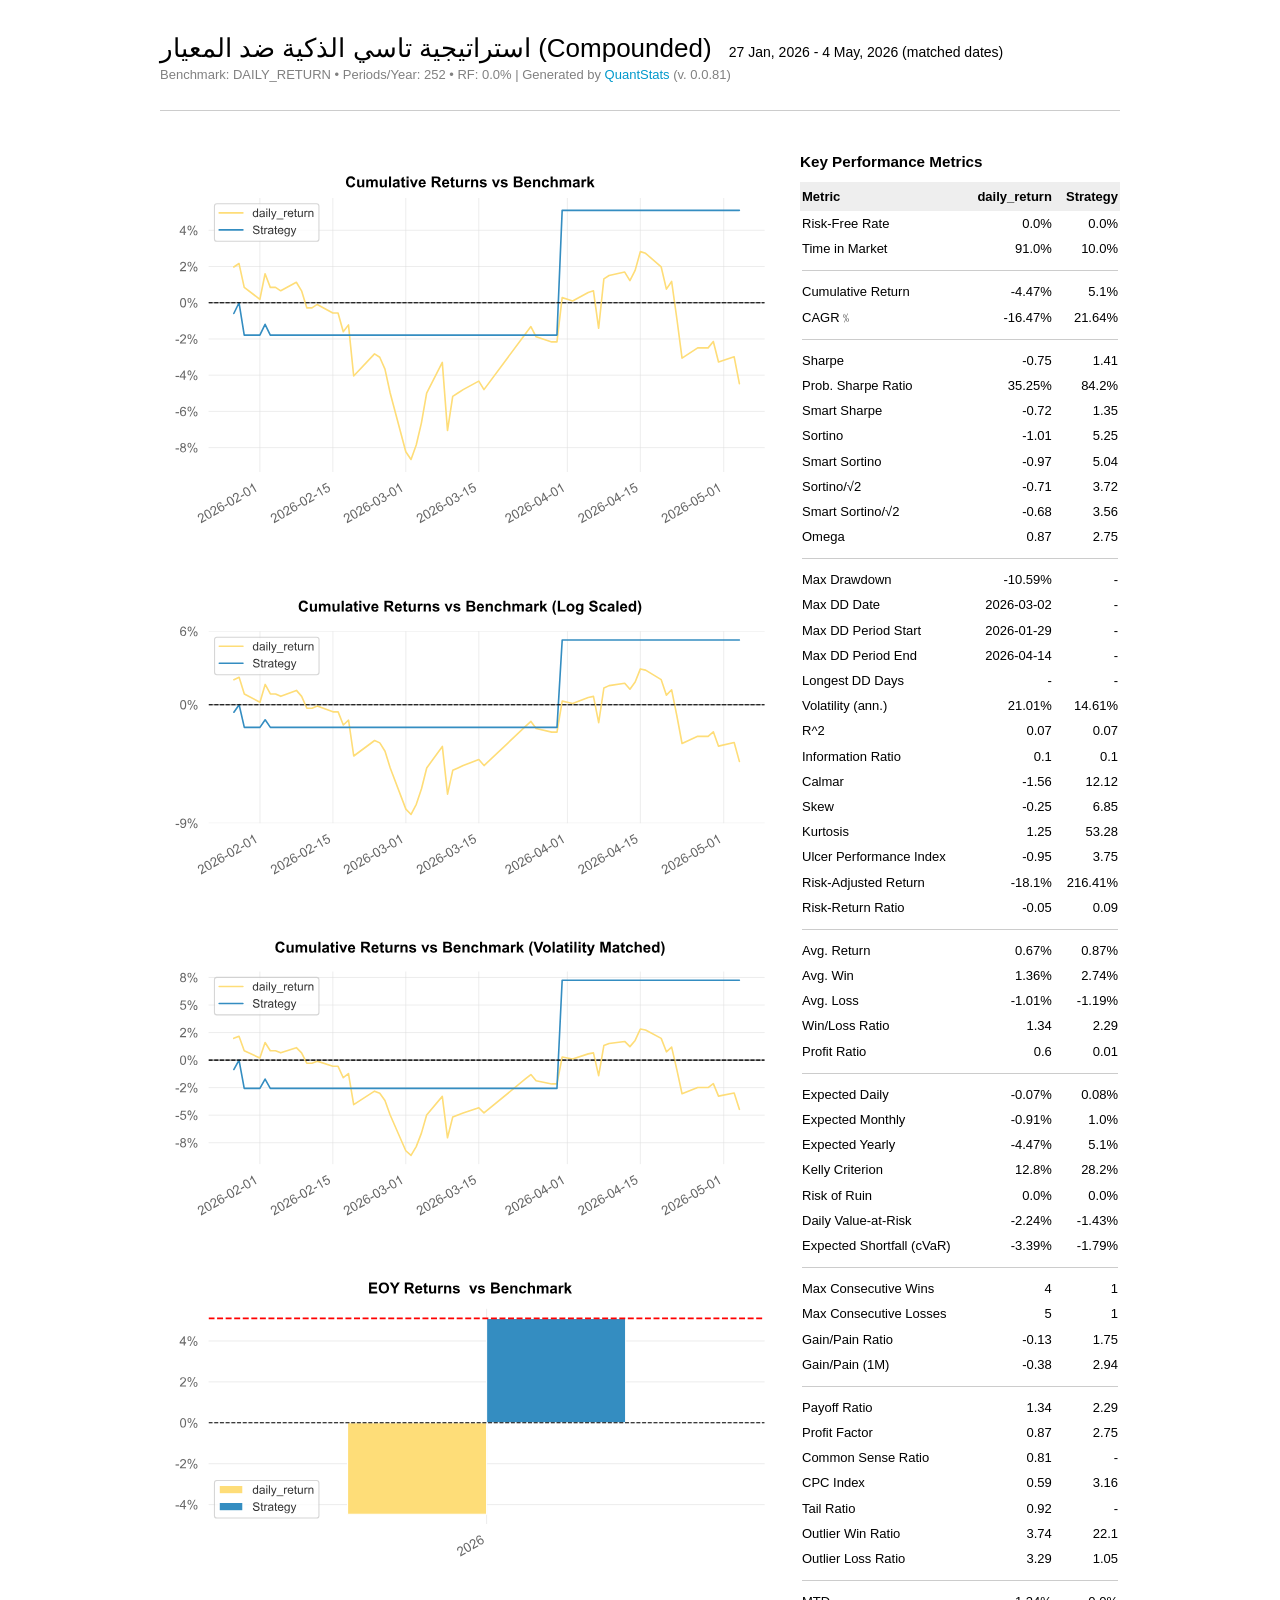
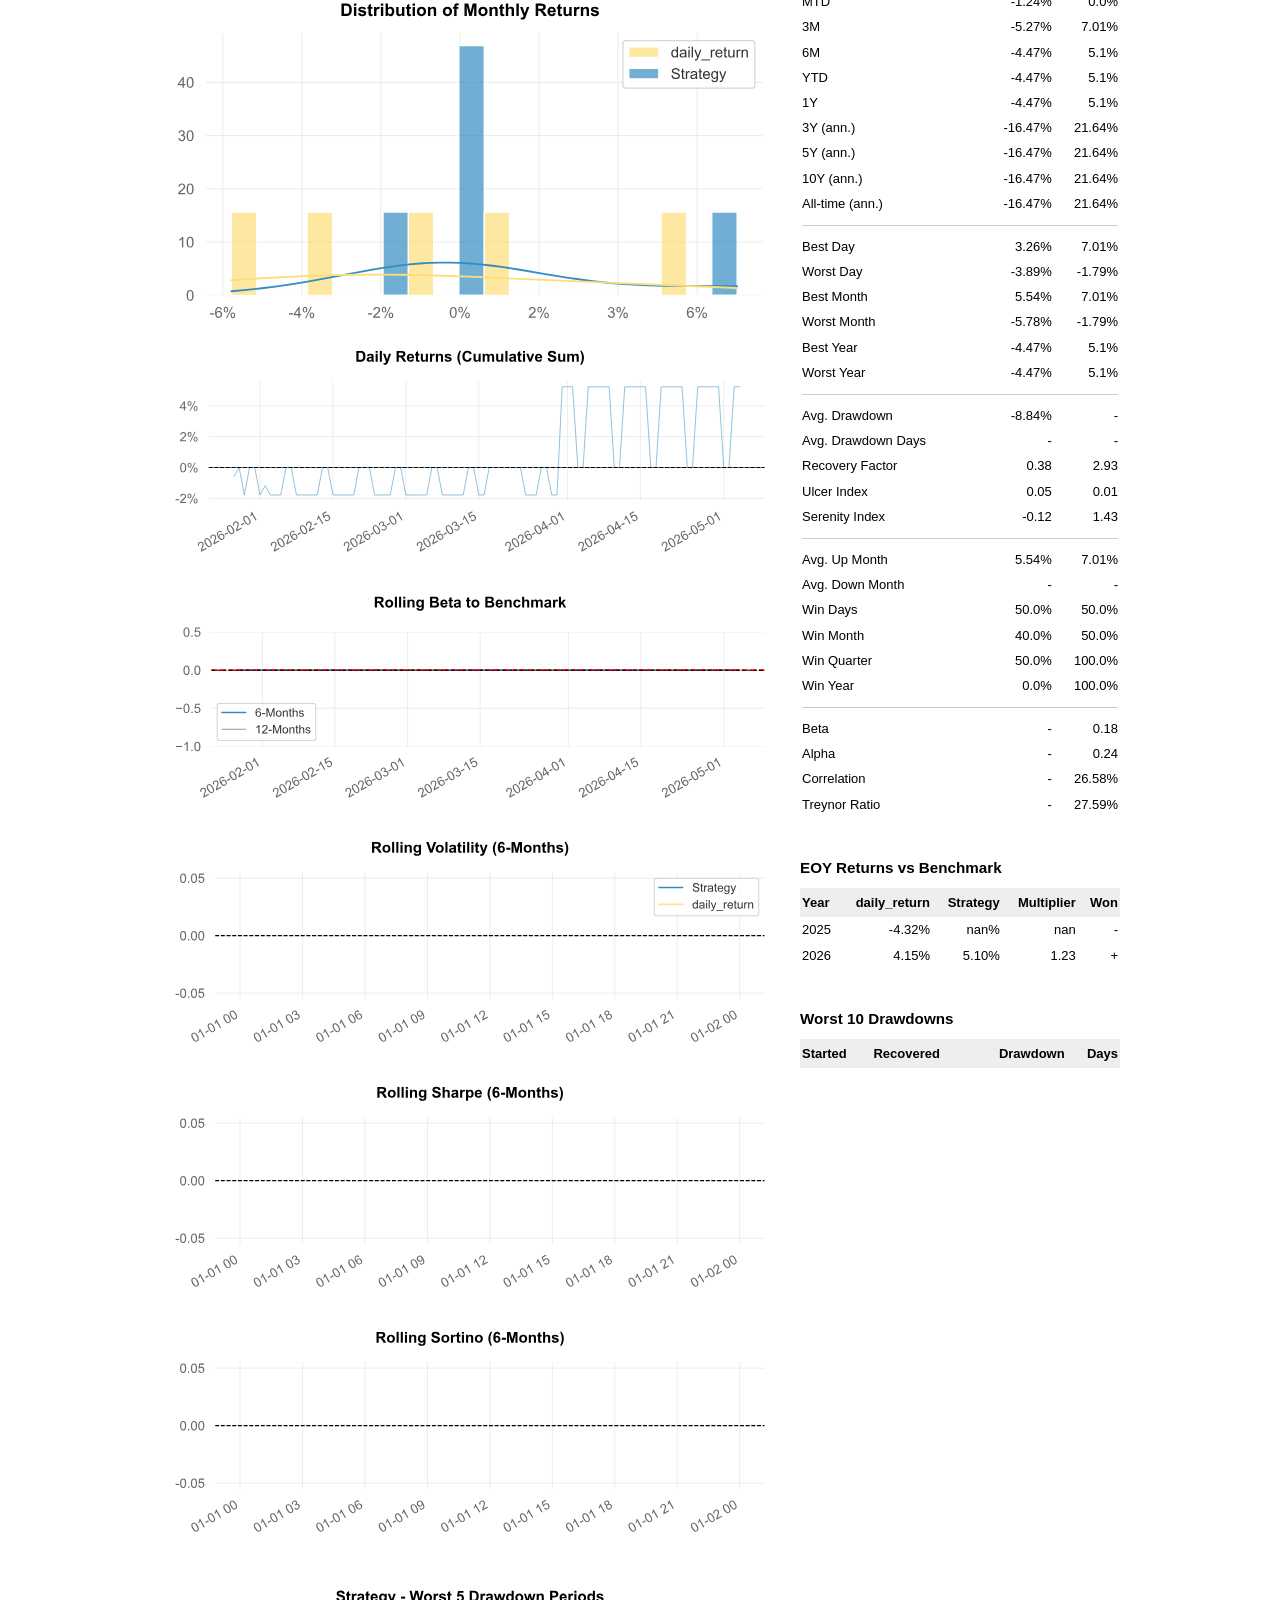
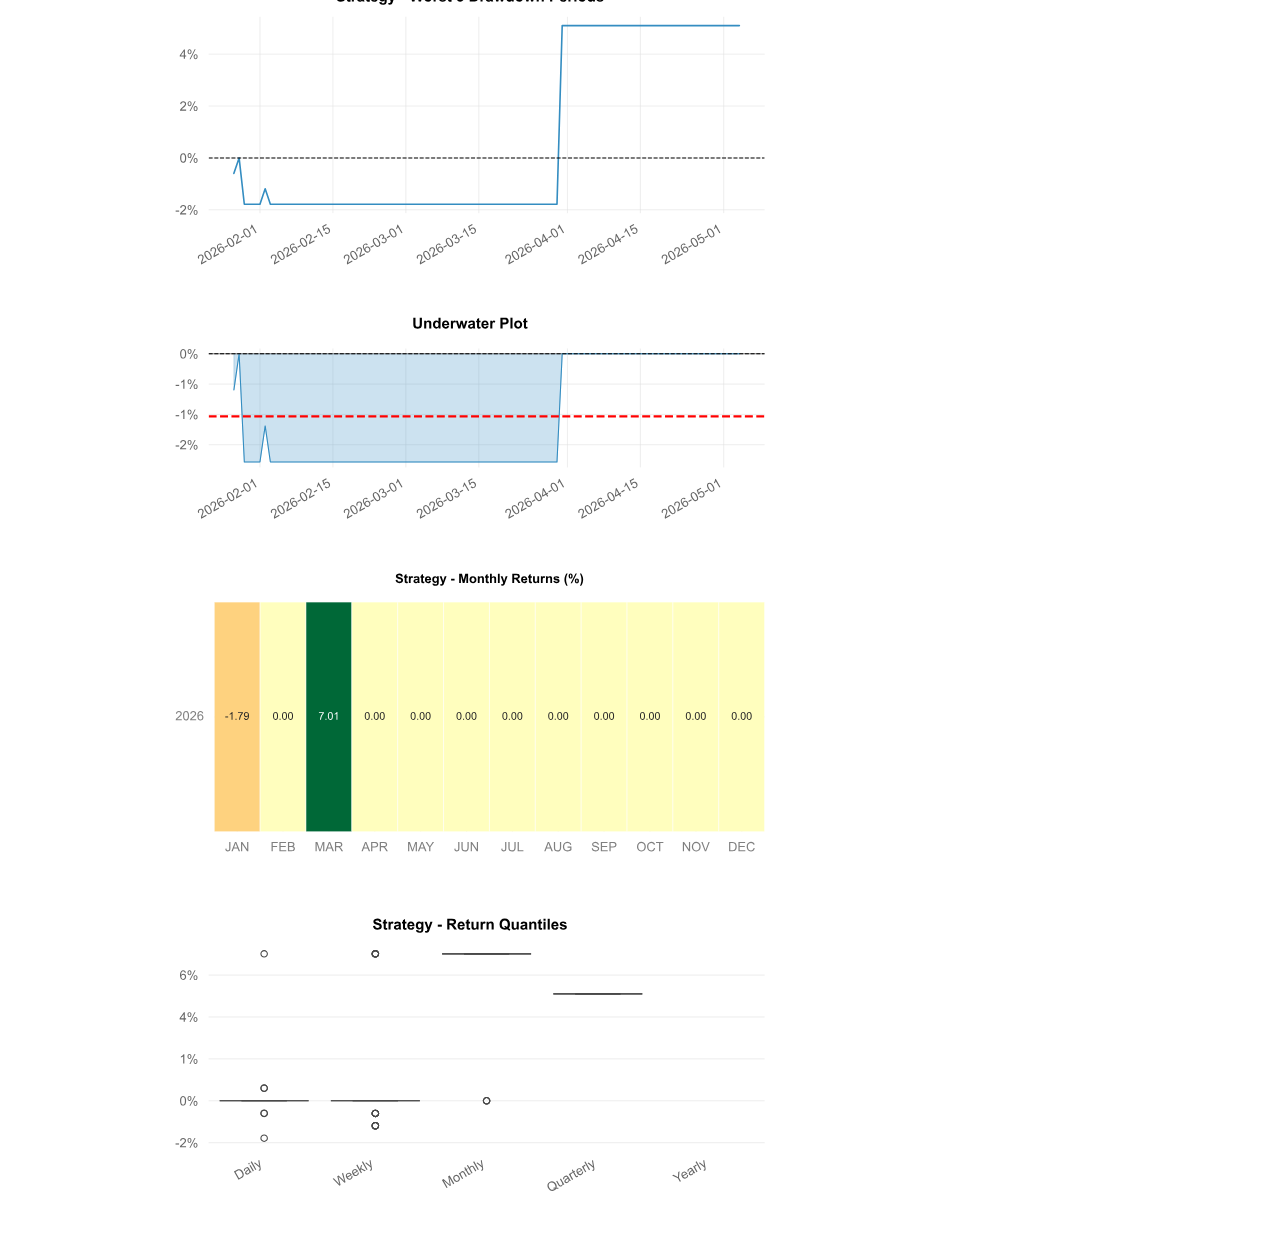
==== commit 2e7e0c6c: "." ====
--- a/reports/tasi_ai_backtest_report.html
+++ b/reports/tasi_ai_backtest_report.html
@@ -20,7 +20,7 @@
 
     <div class="container">
 
-        <h1>استراتيجية تاسي الذكية ضد المعيار (Compounded) <dt>23 Apr, 2026 -  4 May, 2026 (matched dates)</dt></h1>
+        <h1>استراتيجية تاسي الذكية ضد المعيار (Compounded) <dt>27 Jan, 2026 -  4 May, 2026 (matched dates)</dt></h1>
         <h4>Benchmark: DAILY_RETURN &bull; Periods/Year: 252 &bull; RF: 0.0% |  Generated by <a href="http://quantstats.io" target="quantstats">QuantStats</a> (v. 0.0.81)</h4>
         <hr>
 
@@ -35,7 +35,7 @@
   <rdf:RDF xmlns:dc="http://purl.org/dc/elements/1.1/" xmlns:cc="http://creativecommons.org/ns#" xmlns:rdf="http://www.w3.org/1999/02/22-rdf-syntax-ns#">
    <cc:Work>
     <dc:type rdf:resource="http://purl.org/dc/dcmitype/StillImage"/>
-    <dc:date>2026-05-04T14:07:48.612478</dc:date>
+    <dc:date>2026-05-04T15:28:23.151960</dc:date>
     <dc:format>image/svg+xml</dc:format>
     <dc:creator>
      <cc:Agent>
@@ -59,23 +59,23 @@
   </g>
   <g id="axes_1">
    <g id="patch_2">
-    <path d="M 52.599672 296.110926 
-L 561.744 296.110926 
+    <path d="M 45.086 296.065926 
+L 561.744 296.065926 
 L 561.744 41.472 
-L 52.599672 41.472 
+L 45.086 41.472 
 z
 " style="fill: #ffffff"/>
    </g>
    <g id="matplotlib.axis_1">
     <g id="xtick_1">
      <g id="line2d_1">
-      <path d="M 75.742596 296.110926 
-L 75.742596 41.472 
-" clip-path="url(#pee397a710f)" style="fill: none; stroke: #dddddd; stroke-width: 0.5; stroke-linecap: round"/>
+      <path d="M 92.781232 296.065926 
+L 92.781232 41.472 
+" clip-path="url(#p46bd84280f)" style="fill: none; stroke: #dddddd; stroke-width: 0.5; stroke-linecap: round"/>
      </g>
      <g id="text_1">
-      <!-- 2026-04-23 -->
-      <g style="fill: #666666" transform="translate(20.943822 344.05539) rotate(-30) scale(0.121 -0.121)">
+      <!-- 2026-02-01 -->
+      <g style="fill: #666666" transform="translate(37.982458 344.01039) rotate(-30) scale(0.121 -0.121)">
        <defs>
         <path id="ArialMT-32" d="M 3222 541 
 L 3222 0 
@@ -167,25 +167,91 @@
 L 203 1375 
 z
 " transform="scale(0.015625)"/>
-        <path id="ArialMT-34" d="M 2069 0 
-L 2069 1097 
-L 81 1097 
-L 81 1613 
-L 2172 4581 
-L 2631 4581 
-L 2631 1613 
-L 3250 1613 
-L 3250 1097 
-L 2631 1097 
-L 2631 0 
-L 2069 0 
-z
-M 2069 1613 
-L 2069 3678 
-L 634 1613 
-L 2069 1613 
-z
-" transform="scale(0.015625)"/>
+        <path id="ArialMT-31" d="M 2384 0 
+L 1822 0 
+L 1822 3584 
+Q 1619 3391 1289 3197 
+Q 959 3003 697 2906 
+L 697 3450 
+Q 1169 3672 1522 3987 
+Q 1875 4303 2022 4600 
+L 2384 4600 
+L 2384 0 
+z
+" transform="scale(0.015625)"/>
+       </defs>
+       <use xlink:href="#ArialMT-32"/>
+       <use xlink:href="#ArialMT-30" transform="translate(55.615234 0)"/>
+       <use xlink:href="#ArialMT-32" transform="translate(111.230469 0)"/>
+       <use xlink:href="#ArialMT-36" transform="translate(166.845703 0)"/>
+       <use xlink:href="#ArialMT-2d" transform="translate(222.460938 0)"/>
+       <use xlink:href="#ArialMT-30" transform="translate(255.761719 0)"/>
+       <use xlink:href="#ArialMT-32" transform="translate(311.376953 0)"/>
+       <use xlink:href="#ArialMT-2d" transform="translate(366.992188 0)"/>
+       <use xlink:href="#ArialMT-30" transform="translate(400.292969 0)"/>
+       <use xlink:href="#ArialMT-31" transform="translate(455.908203 0)"/>
+      </g>
+     </g>
+    </g>
+    <g id="xtick_2">
+     <g id="line2d_2">
+      <path d="M 160.57141 296.065926 
+L 160.57141 41.472 
+" clip-path="url(#p46bd84280f)" style="fill: none; stroke: #dddddd; stroke-width: 0.5; stroke-linecap: round"/>
+     </g>
+     <g id="text_2">
+      <!-- 2026-02-15 -->
+      <g style="fill: #666666" transform="translate(105.772636 344.01039) rotate(-30) scale(0.121 -0.121)">
+       <defs>
+        <path id="ArialMT-35" d="M 266 1200 
+L 856 1250 
+Q 922 819 1161 601 
+Q 1400 384 1738 384 
+Q 2144 384 2425 690 
+Q 2706 997 2706 1503 
+Q 2706 1984 2436 2262 
+Q 2166 2541 1728 2541 
+Q 1456 2541 1237 2417 
+Q 1019 2294 894 2097 
+L 366 2166 
+L 809 4519 
+L 3088 4519 
+L 3088 3981 
+L 1259 3981 
+L 1013 2750 
+Q 1425 3038 1878 3038 
+Q 2478 3038 2890 2622 
+Q 3303 2206 3303 1553 
+Q 3303 931 2941 478 
+Q 2500 -78 1738 -78 
+Q 1113 -78 717 272 
+Q 322 622 266 1200 
+z
+" transform="scale(0.015625)"/>
+       </defs>
+       <use xlink:href="#ArialMT-32"/>
+       <use xlink:href="#ArialMT-30" transform="translate(55.615234 0)"/>
+       <use xlink:href="#ArialMT-32" transform="translate(111.230469 0)"/>
+       <use xlink:href="#ArialMT-36" transform="translate(166.845703 0)"/>
+       <use xlink:href="#ArialMT-2d" transform="translate(222.460938 0)"/>
+       <use xlink:href="#ArialMT-30" transform="translate(255.761719 0)"/>
+       <use xlink:href="#ArialMT-32" transform="translate(311.376953 0)"/>
+       <use xlink:href="#ArialMT-2d" transform="translate(366.992188 0)"/>
+       <use xlink:href="#ArialMT-31" transform="translate(400.292969 0)"/>
+       <use xlink:href="#ArialMT-35" transform="translate(455.908203 0)"/>
+      </g>
+     </g>
+    </g>
+    <g id="xtick_3">
+     <g id="line2d_3">
+      <path d="M 228.361589 296.065926 
+L 228.361589 41.472 
+" clip-path="url(#p46bd84280f)" style="fill: none; stroke: #dddddd; stroke-width: 0.5; stroke-linecap: round"/>
+     </g>
+     <g id="text_3">
+      <!-- 2026-03-01 -->
+      <g style="fill: #666666" transform="translate(173.562814 344.01039) rotate(-30) scale(0.121 -0.121)">
+       <defs>
         <path id="ArialMT-33" d="M 269 1209 
 L 831 1284 
 Q 928 806 1161 595 
@@ -226,46 +292,62 @@
        <use xlink:href="#ArialMT-36" transform="translate(166.845703 0)"/>
        <use xlink:href="#ArialMT-2d" transform="translate(222.460938 0)"/>
        <use xlink:href="#ArialMT-30" transform="translate(255.761719 0)"/>
-       <use xlink:href="#ArialMT-34" transform="translate(311.376953 0)"/>
+       <use xlink:href="#ArialMT-33" transform="translate(311.376953 0)"/>
        <use xlink:href="#ArialMT-2d" transform="translate(366.992188 0)"/>
-       <use xlink:href="#ArialMT-32" transform="translate(400.292969 0)"/>
-       <use xlink:href="#ArialMT-33" transform="translate(455.908203 0)"/>
+       <use xlink:href="#ArialMT-30" transform="translate(400.292969 0)"/>
+       <use xlink:href="#ArialMT-31" transform="translate(455.908203 0)"/>
       </g>
      </g>
     </g>
-    <g id="xtick_2">
-     <g id="line2d_2">
-      <path d="M 159.898684 296.110926 
-L 159.898684 41.472 
-" clip-path="url(#pee397a710f)" style="fill: none; stroke: #dddddd; stroke-width: 0.5; stroke-linecap: round"/>
-     </g>
-     <g id="text_2">
-      <!-- 2026-04-25 -->
-      <g style="fill: #666666" transform="translate(105.09991 344.05539) rotate(-30) scale(0.121 -0.121)">
+    <g id="xtick_4">
+     <g id="line2d_4">
+      <path d="M 296.151767 296.065926 
+L 296.151767 41.472 
+" clip-path="url(#p46bd84280f)" style="fill: none; stroke: #dddddd; stroke-width: 0.5; stroke-linecap: round"/>
+     </g>
+     <g id="text_4">
+      <!-- 2026-03-15 -->
+      <g style="fill: #666666" transform="translate(241.352993 344.01039) rotate(-30) scale(0.121 -0.121)">
+       <use xlink:href="#ArialMT-32"/>
+       <use xlink:href="#ArialMT-30" transform="translate(55.615234 0)"/>
+       <use xlink:href="#ArialMT-32" transform="translate(111.230469 0)"/>
+       <use xlink:href="#ArialMT-36" transform="translate(166.845703 0)"/>
+       <use xlink:href="#ArialMT-2d" transform="translate(222.460938 0)"/>
+       <use xlink:href="#ArialMT-30" transform="translate(255.761719 0)"/>
+       <use xlink:href="#ArialMT-33" transform="translate(311.376953 0)"/>
+       <use xlink:href="#ArialMT-2d" transform="translate(366.992188 0)"/>
+       <use xlink:href="#ArialMT-31" transform="translate(400.292969 0)"/>
+       <use xlink:href="#ArialMT-35" transform="translate(455.908203 0)"/>
+      </g>
+     </g>
+    </g>
+    <g id="xtick_5">
+     <g id="line2d_5">
+      <path d="M 378.468411 296.065926 
+L 378.468411 41.472 
+" clip-path="url(#p46bd84280f)" style="fill: none; stroke: #dddddd; stroke-width: 0.5; stroke-linecap: round"/>
+     </g>
+     <g id="text_5">
+      <!-- 2026-04-01 -->
+      <g style="fill: #666666" transform="translate(323.669637 344.01039) rotate(-30) scale(0.121 -0.121)">
        <defs>
-        <path id="ArialMT-35" d="M 266 1200 
-L 856 1250 
-Q 922 819 1161 601 
-Q 1400 384 1738 384 
-Q 2144 384 2425 690 
-Q 2706 997 2706 1503 
-Q 2706 1984 2436 2262 
-Q 2166 2541 1728 2541 
-Q 1456 2541 1237 2417 
-Q 1019 2294 894 2097 
-L 366 2166 
-L 809 4519 
-L 3088 4519 
-L 3088 3981 
-L 1259 3981 
-L 1013 2750 
-Q 1425 3038 1878 3038 
-Q 2478 3038 2890 2622 
-Q 3303 2206 3303 1553 
-Q 3303 931 2941 478 
-Q 2500 -78 1738 -78 
-Q 1113 -78 717 272 
-Q 322 622 266 1200 
+        <path id="ArialMT-34" d="M 2069 0 
+L 2069 1097 
+L 81 1097 
+L 81 1613 
+L 2172 4581 
+L 2631 4581 
+L 2631 1613 
+L 3250 1613 
+L 3250 1097 
+L 2631 1097 
+L 2631 0 
+L 2069 0 
+z
+M 2069 1613 
+L 2069 3678 
+L 634 1613 
+L 2069 1613 
 z
 " transform="scale(0.015625)"/>
        </defs>
@@ -277,36 +359,20 @@
        <use xlink:href="#ArialMT-30" transform="translate(255.761719 0)"/>
        <use xlink:href="#ArialMT-34" transform="translate(311.376953 0)"/>
        <use xlink:href="#ArialMT-2d" transform="translate(366.992188 0)"/>
-       <use xlink:href="#ArialMT-32" transform="translate(400.292969 0)"/>
-       <use xlink:href="#ArialMT-35" transform="translate(455.908203 0)"/>
+       <use xlink:href="#ArialMT-30" transform="translate(400.292969 0)"/>
+       <use xlink:href="#ArialMT-31" transform="translate(455.908203 0)"/>
       </g>
      </g>
     </g>
-    <g id="xtick_3">
-     <g id="line2d_3">
-      <path d="M 244.054771 296.110926 
-L 244.054771 41.472 
-" clip-path="url(#pee397a710f)" style="fill: none; stroke: #dddddd; stroke-width: 0.5; stroke-linecap: round"/>
-     </g>
-     <g id="text_3">
-      <!-- 2026-04-27 -->
-      <g style="fill: #666666" transform="translate(189.255997 344.05539) rotate(-30) scale(0.121 -0.121)">
-       <defs>
-        <path id="ArialMT-37" d="M 303 3981 
-L 303 4522 
-L 3269 4522 
-L 3269 4084 
-Q 2831 3619 2401 2847 
-Q 1972 2075 1738 1259 
-Q 1569 684 1522 0 
-L 944 0 
-Q 953 541 1156 1306 
-Q 1359 2072 1739 2783 
-Q 2119 3494 2547 3981 
-L 303 3981 
-z
-" transform="scale(0.015625)"/>
-       </defs>
+    <g id="xtick_6">
+     <g id="line2d_6">
+      <path d="M 446.25859 296.065926 
+L 446.25859 41.472 
+" clip-path="url(#p46bd84280f)" style="fill: none; stroke: #dddddd; stroke-width: 0.5; stroke-linecap: round"/>
+     </g>
+     <g id="text_6">
+      <!-- 2026-04-15 -->
+      <g style="fill: #666666" transform="translate(391.459815 344.01039) rotate(-30) scale(0.121 -0.121)">
        <use xlink:href="#ArialMT-32"/>
        <use xlink:href="#ArialMT-30" transform="translate(55.615234 0)"/>
        <use xlink:href="#ArialMT-32" transform="translate(111.230469 0)"/>
@@ -315,93 +381,20 @@
        <use xlink:href="#ArialMT-30" transform="translate(255.761719 0)"/>
        <use xlink:href="#ArialMT-34" transform="translate(311.376953 0)"/>
        <use xlink:href="#ArialMT-2d" transform="translate(366.992188 0)"/>
-       <use xlink:href="#ArialMT-32" transform="translate(400.292969 0)"/>
-       <use xlink:href="#ArialMT-37" transform="translate(455.908203 0)"/>
+       <use xlink:href="#ArialMT-31" transform="translate(400.292969 0)"/>
+       <use xlink:href="#ArialMT-35" transform="translate(455.908203 0)"/>
       </g>
      </g>
     </g>
-    <g id="xtick_4">
-     <g id="line2d_4">
-      <path d="M 328.210858 296.110926 
-L 328.210858 41.472 
-" clip-path="url(#pee397a710f)" style="fill: none; stroke: #dddddd; stroke-width: 0.5; stroke-linecap: round"/>
-     </g>
-     <g id="text_4">
-      <!-- 2026-04-29 -->
-      <g style="fill: #666666" transform="translate(273.412084 344.05539) rotate(-30) scale(0.121 -0.121)">
-       <defs>
-        <path id="ArialMT-39" d="M 350 1059 
-L 891 1109 
-Q 959 728 1153 556 
-Q 1347 384 1650 384 
-Q 1909 384 2104 503 
-Q 2300 622 2425 820 
-Q 2550 1019 2634 1356 
-Q 2719 1694 2719 2044 
-Q 2719 2081 2716 2156 
-Q 2547 1888 2255 1720 
-Q 1963 1553 1622 1553 
-Q 1053 1553 659 1965 
-Q 266 2378 266 3053 
-Q 266 3750 677 4175 
-Q 1088 4600 1706 4600 
-Q 2153 4600 2523 4359 
-Q 2894 4119 3086 3673 
-Q 3278 3228 3278 2384 
-Q 3278 1506 3087 986 
-Q 2897 466 2520 194 
-Q 2144 -78 1638 -78 
-Q 1100 -78 759 220 
-Q 419 519 350 1059 
-z
-M 2653 3081 
-Q 2653 3566 2395 3850 
-Q 2138 4134 1775 4134 
-Q 1400 4134 1122 3828 
-Q 844 3522 844 3034 
-Q 844 2597 1108 2323 
-Q 1372 2050 1759 2050 
-Q 2150 2050 2401 2323 
-Q 2653 2597 2653 3081 
-z
-" transform="scale(0.015625)"/>
-       </defs>
-       <use xlink:href="#ArialMT-32"/>
-       <use xlink:href="#ArialMT-30" transform="translate(55.615234 0)"/>
-       <use xlink:href="#ArialMT-32" transform="translate(111.230469 0)"/>
-       <use xlink:href="#ArialMT-36" transform="translate(166.845703 0)"/>
-       <use xlink:href="#ArialMT-2d" transform="translate(222.460938 0)"/>
-       <use xlink:href="#ArialMT-30" transform="translate(255.761719 0)"/>
-       <use xlink:href="#ArialMT-34" transform="translate(311.376953 0)"/>
-       <use xlink:href="#ArialMT-2d" transform="translate(366.992188 0)"/>
-       <use xlink:href="#ArialMT-32" transform="translate(400.292969 0)"/>
-       <use xlink:href="#ArialMT-39" transform="translate(455.908203 0)"/>
-      </g>
-     </g>
-    </g>
-    <g id="xtick_5">
-     <g id="line2d_5">
-      <path d="M 412.366945 296.110926 
-L 412.366945 41.472 
-" clip-path="url(#pee397a710f)" style="fill: none; stroke: #dddddd; stroke-width: 0.5; stroke-linecap: round"/>
-     </g>
-     <g id="text_5">
+    <g id="xtick_7">
+     <g id="line2d_7">
+      <path d="M 523.733079 296.065926 
+L 523.733079 41.472 
+" clip-path="url(#p46bd84280f)" style="fill: none; stroke: #dddddd; stroke-width: 0.5; stroke-linecap: round"/>
+     </g>
+     <g id="text_7">
       <!-- 2026-05-01 -->
-      <g style="fill: #666666" transform="translate(357.568171 344.05539) rotate(-30) scale(0.121 -0.121)">
-       <defs>
-        <path id="ArialMT-31" d="M 2384 0 
-L 1822 0 
-L 1822 3584 
-Q 1619 3391 1289 3197 
-Q 959 3003 697 2906 
-L 697 3450 
-Q 1169 3672 1522 3987 
-Q 1875 4303 2022 4600 
-L 2384 4600 
-L 2384 0 
-z
-" transform="scale(0.015625)"/>
-       </defs>
+      <g style="fill: #666666" transform="translate(468.934305 344.01039) rotate(-30) scale(0.121 -0.121)">
        <use xlink:href="#ArialMT-32"/>
        <use xlink:href="#ArialMT-30" transform="translate(55.615234 0)"/>
        <use xlink:href="#ArialMT-32" transform="translate(111.230469 0)"/>
@@ -415,40 +408,58 @@
       </g>
      </g>
     </g>
-    <g id="xtick_6">
-     <g id="line2d_6">
-      <path d="M 496.523032 296.110926 
-L 496.523032 41.472 
-" clip-path="url(#pee397a710f)" style="fill: none; stroke: #dddddd; stroke-width: 0.5; stroke-linecap: round"/>
-     </g>
-     <g id="text_6">
-      <!-- 2026-05-03 -->
-      <g style="fill: #666666" transform="translate(441.724258 344.05539) rotate(-30) scale(0.121 -0.121)">
-       <use xlink:href="#ArialMT-32"/>
-       <use xlink:href="#ArialMT-30" transform="translate(55.615234 0)"/>
-       <use xlink:href="#ArialMT-32" transform="translate(111.230469 0)"/>
-       <use xlink:href="#ArialMT-36" transform="translate(166.845703 0)"/>
-       <use xlink:href="#ArialMT-2d" transform="translate(222.460938 0)"/>
-       <use xlink:href="#ArialMT-30" transform="translate(255.761719 0)"/>
-       <use xlink:href="#ArialMT-35" transform="translate(311.376953 0)"/>
-       <use xlink:href="#ArialMT-2d" transform="translate(366.992188 0)"/>
-       <use xlink:href="#ArialMT-30" transform="translate(400.292969 0)"/>
-       <use xlink:href="#ArialMT-33" transform="translate(455.908203 0)"/>
-      </g>
-     </g>
-    </g>
    </g>
    <g id="matplotlib.axis_2">
     <g id="ytick_1">
-     <g id="line2d_7">
-      <path d="M 52.599672 290.202959 
-L 561.744 290.202959 
-" clip-path="url(#pee397a710f)" style="fill: none; stroke: #dddddd; stroke-width: 0.5; stroke-linecap: round"/>
-     </g>
-     <g id="text_7">
-      <!-- -4% -->
-      <g style="fill: #666666" transform="translate(21.582469 294.533435) scale(0.121 -0.121)">
+     <g id="line2d_8">
+      <path d="M 45.086 273.476975 
+L 561.744 273.476975 
+" clip-path="url(#p46bd84280f)" style="fill: none; stroke: #dddddd; stroke-width: 0.5; stroke-linecap: round"/>
+     </g>
+     <g id="text_8">
+      <!-- -8% -->
+      <g style="fill: #666666" transform="translate(14.068797 277.807451) scale(0.121 -0.121)">
        <defs>
+        <path id="ArialMT-38" d="M 1131 2484 
+Q 781 2613 612 2850 
+Q 444 3088 444 3419 
+Q 444 3919 803 4259 
+Q 1163 4600 1759 4600 
+Q 2359 4600 2725 4251 
+Q 3091 3903 3091 3403 
+Q 3091 3084 2923 2848 
+Q 2756 2613 2416 2484 
+Q 2838 2347 3058 2040 
+Q 3278 1734 3278 1309 
+Q 3278 722 2862 322 
+Q 2447 -78 1769 -78 
+Q 1091 -78 675 323 
+Q 259 725 259 1325 
+Q 259 1772 486 2073 
+Q 713 2375 1131 2484 
+z
+M 1019 3438 
+Q 1019 3113 1228 2906 
+Q 1438 2700 1772 2700 
+Q 2097 2700 2305 2904 
+Q 2513 3109 2513 3406 
+Q 2513 3716 2298 3927 
+Q 2084 4138 1766 4138 
+Q 1444 4138 1231 3931 
+Q 1019 3725 1019 3438 
+z
+M 838 1322 
+Q 838 1081 952 856 
+Q 1066 631 1291 507 
+Q 1516 384 1775 384 
+Q 2178 384 2440 643 
+Q 2703 903 2703 1303 
+Q 2703 1709 2433 1975 
+Q 2163 2241 1756 2241 
+Q 1359 2241 1098 1978 
+Q 838 1716 838 1322 
+z
+" transform="scale(0.015625)"/>
         <path id="ArialMT-25" d="M 372 3481 
 Q 372 3972 619 4315 
 Q 866 4659 1334 4659 
@@ -498,171 +509,266 @@
 " transform="scale(0.015625)"/>
        </defs>
        <use xlink:href="#ArialMT-2d"/>
+       <use xlink:href="#ArialMT-38" transform="translate(33.300781 0)"/>
+       <use xlink:href="#ArialMT-25" transform="translate(88.916016 0)"/>
+      </g>
+     </g>
+    </g>
+    <g id="ytick_2">
+     <g id="line2d_9">
+      <path d="M 45.086 239.826392 
+L 561.744 239.826392 
+" clip-path="url(#p46bd84280f)" style="fill: none; stroke: #dddddd; stroke-width: 0.5; stroke-linecap: round"/>
+     </g>
+     <g id="text_9">
+      <!-- -6% -->
+      <g style="fill: #666666" transform="translate(14.068797 244.156869) scale(0.121 -0.121)">
+       <use xlink:href="#ArialMT-2d"/>
+       <use xlink:href="#ArialMT-36" transform="translate(33.300781 0)"/>
+       <use xlink:href="#ArialMT-25" transform="translate(88.916016 0)"/>
+      </g>
+     </g>
+    </g>
+    <g id="ytick_3">
+     <g id="line2d_10">
+      <path d="M 45.086 206.17581 
+L 561.744 206.17581 
+" clip-path="url(#p46bd84280f)" style="fill: none; stroke: #dddddd; stroke-width: 0.5; stroke-linecap: round"/>
+     </g>
+     <g id="text_10">
+      <!-- -4% -->
+      <g style="fill: #666666" transform="translate(14.068797 210.506286) scale(0.121 -0.121)">
+       <use xlink:href="#ArialMT-2d"/>
        <use xlink:href="#ArialMT-34" transform="translate(33.300781 0)"/>
        <use xlink:href="#ArialMT-25" transform="translate(88.916016 0)"/>
       </g>
      </g>
     </g>
-    <g id="ytick_2">
-     <g id="line2d_8">
-      <path d="M 52.599672 256.323464 
-L 561.744 256.323464 
-" clip-path="url(#pee397a710f)" style="fill: none; stroke: #dddddd; stroke-width: 0.5; stroke-linecap: round"/>
-     </g>
-     <g id="text_8">
-      <!-- -3% -->
-      <g style="fill: #666666" transform="translate(21.582469 260.653941) scale(0.121 -0.121)">
-       <use xlink:href="#ArialMT-2d"/>
-       <use xlink:href="#ArialMT-33" transform="translate(33.300781 0)"/>
-       <use xlink:href="#ArialMT-25" transform="translate(88.916016 0)"/>
-      </g>
-     </g>
-    </g>
-    <g id="ytick_3">
-     <g id="line2d_9">
-      <path d="M 52.599672 222.44397 
-L 561.744 222.44397 
-" clip-path="url(#pee397a710f)" style="fill: none; stroke: #dddddd; stroke-width: 0.5; stroke-linecap: round"/>
-     </g>
-     <g id="text_9">
+    <g id="ytick_4">
+     <g id="line2d_11">
+      <path d="M 45.086 172.525227 
+L 561.744 172.525227 
+" clip-path="url(#p46bd84280f)" style="fill: none; stroke: #dddddd; stroke-width: 0.5; stroke-linecap: round"/>
+     </g>
+     <g id="text_11">
       <!-- -2% -->
-      <g style="fill: #666666" transform="translate(21.582469 226.774446) scale(0.121 -0.121)">
+      <g style="fill: #666666" transform="translate(14.068797 176.855704) scale(0.121 -0.121)">
        <use xlink:href="#ArialMT-2d"/>
        <use xlink:href="#ArialMT-32" transform="translate(33.300781 0)"/>
        <use xlink:href="#ArialMT-25" transform="translate(88.916016 0)"/>
       </g>
      </g>
     </g>
-    <g id="ytick_4">
-     <g id="line2d_10">
-      <path d="M 52.599672 188.564475 
-L 561.744 188.564475 
-" clip-path="url(#pee397a710f)" style="fill: none; stroke: #dddddd; stroke-width: 0.5; stroke-linecap: round"/>
-     </g>
-     <g id="text_10">
-      <!-- -2% -->
-      <g style="fill: #666666" transform="translate(21.582469 192.894952) scale(0.121 -0.121)">
-       <use xlink:href="#ArialMT-2d"/>
-       <use xlink:href="#ArialMT-32" transform="translate(33.300781 0)"/>
-       <use xlink:href="#ArialMT-25" transform="translate(88.916016 0)"/>
-      </g>
-     </g>
-    </g>
     <g id="ytick_5">
-     <g id="line2d_11">
-      <path d="M 52.599672 154.68498 
-L 561.744 154.68498 
-" clip-path="url(#pee397a710f)" style="fill: none; stroke: #dddddd; stroke-width: 0.5; stroke-linecap: round"/>
-     </g>
-     <g id="text_11">
-      <!-- -2% -->
-      <g style="fill: #666666" transform="translate(21.582469 159.015457) scale(0.121 -0.121)">
-       <use xlink:href="#ArialMT-2d"/>
-       <use xlink:href="#ArialMT-32" transform="translate(33.300781 0)"/>
-       <use xlink:href="#ArialMT-25" transform="translate(88.916016 0)"/>
-      </g>
-     </g>
-    </g>
-    <g id="ytick_6">
      <g id="line2d_12">
-      <path d="M 52.599672 120.805486 
-L 561.744 120.805486 
-" clip-path="url(#pee397a710f)" style="fill: none; stroke: #dddddd; stroke-width: 0.5; stroke-linecap: round"/>
+      <path d="M 45.086 138.874645 
+L 561.744 138.874645 
+" clip-path="url(#p46bd84280f)" style="fill: none; stroke: #dddddd; stroke-width: 0.5; stroke-linecap: round"/>
      </g>
      <g id="text_12">
-      <!-- -1% -->
-      <g style="fill: #666666" transform="translate(21.582469 125.135962) scale(0.121 -0.121)">
-       <use xlink:href="#ArialMT-2d"/>
-       <use xlink:href="#ArialMT-31" transform="translate(33.300781 0)"/>
-       <use xlink:href="#ArialMT-25" transform="translate(88.916016 0)"/>
-      </g>
-     </g>
-    </g>
-    <g id="ytick_7">
-     <g id="line2d_13">
-      <path d="M 52.599672 86.925991 
-L 561.744 86.925991 
-" clip-path="url(#pee397a710f)" style="fill: none; stroke: #dddddd; stroke-width: 0.5; stroke-linecap: round"/>
-     </g>
-     <g id="text_13">
-      <!-- -0% -->
-      <g style="fill: #666666" transform="translate(21.582469 91.256468) scale(0.121 -0.121)">
-       <use xlink:href="#ArialMT-2d"/>
-       <use xlink:href="#ArialMT-30" transform="translate(33.300781 0)"/>
-       <use xlink:href="#ArialMT-25" transform="translate(88.916016 0)"/>
-      </g>
-     </g>
-    </g>
-    <g id="ytick_8">
-     <g id="line2d_14">
-      <path d="M 52.599672 53.046497 
-L 561.744 53.046497 
-" clip-path="url(#pee397a710f)" style="fill: none; stroke: #dddddd; stroke-width: 0.5; stroke-linecap: round"/>
-     </g>
-     <g id="text_14">
       <!-- 0% -->
-      <g style="fill: #666666" transform="translate(25.611391 57.376973) scale(0.121 -0.121)">
+      <g style="fill: #666666" transform="translate(18.097719 143.205122) scale(0.121 -0.121)">
        <use xlink:href="#ArialMT-30"/>
        <use xlink:href="#ArialMT-25" transform="translate(55.615234 0)"/>
       </g>
      </g>
     </g>
+    <g id="ytick_6">
+     <g id="line2d_13">
+      <path d="M 45.086 105.224063 
+L 561.744 105.224063 
+" clip-path="url(#p46bd84280f)" style="fill: none; stroke: #dddddd; stroke-width: 0.5; stroke-linecap: round"/>
+     </g>
+     <g id="text_13">
+      <!-- 2% -->
+      <g style="fill: #666666" transform="translate(18.097719 109.554539) scale(0.121 -0.121)">
+       <use xlink:href="#ArialMT-32"/>
+       <use xlink:href="#ArialMT-25" transform="translate(55.615234 0)"/>
+      </g>
+     </g>
+    </g>
+    <g id="ytick_7">
+     <g id="line2d_14">
+      <path d="M 45.086 71.57348 
+L 561.744 71.57348 
+" clip-path="url(#p46bd84280f)" style="fill: none; stroke: #dddddd; stroke-width: 0.5; stroke-linecap: round"/>
+     </g>
+     <g id="text_14">
+      <!-- 4% -->
+      <g style="fill: #666666" transform="translate(18.097719 75.903957) scale(0.121 -0.121)">
+       <use xlink:href="#ArialMT-34"/>
+       <use xlink:href="#ArialMT-25" transform="translate(55.615234 0)"/>
+      </g>
+     </g>
+    </g>
    </g>
    <g id="line2d_15">
-    <path d="M 52.599672 53.046497 
-L 561.744 53.046497 
-" clip-path="url(#pee397a710f)" style="fill: none; stroke: #808080; stroke-linecap: round"/>
+    <path d="M 45.086 138.874645 
+L 561.744 138.874645 
+" clip-path="url(#p46bd84280f)" style="fill: none; stroke: #808080; stroke-linecap: round"/>
    </g>
    <g id="line2d_16">
-    <path d="M 75.742596 202.550611 
-L 201.976727 163.968833 
-L 244.054771 163.968833 
-L 286.132814 163.968833 
-L 328.210858 139.855313 
-L 370.288902 217.018133 
-L 496.523032 197.727612 
-L 538.601076 284.536429 
-" clip-path="url(#pee397a710f)" style="fill: none; stroke: #fedd78; stroke-width: 1.5; stroke-linecap: round"/>
+    <path d="M 68.570455 105.63574 
+L 73.41261 102.469983 
+L 78.254766 124.629374 
+L 92.781232 135.70907 
+L 97.623388 111.966891 
+L 102.465544 124.629374 
+L 107.307699 124.629374 
+L 112.149855 127.79495 
+L 126.676321 119.881011 
+L 131.518477 127.79495 
+L 136.360633 143.62319 
+L 141.202788 143.62319 
+L 146.044944 140.457433 
+L 160.57141 148.371553 
+L 165.413566 148.371553 
+L 170.255722 165.782581 
+L 175.097877 159.451248 
+L 179.940033 206.935606 
+L 199.308655 186.359003 
+L 204.150811 189.524759 
+L 208.992966 200.604455 
+L 213.835122 222.763665 
+L 228.361589 277.370748 
+L 233.203744 284.493474 
+L 238.0459 271.039416 
+L 242.888055 250.462994 
+L 247.730211 222.763665 
+L 262.256678 194.273123 
+L 267.098833 257.585539 
+L 271.940989 225.929421 
+L 276.783144 222.763665 
+L 281.6253 219.598089 
+L 296.151767 211.683969 
+L 300.993922 219.598089 
+L 339.731167 167.365368 
+L 344.573322 161.034036 
+L 349.415478 170.530944 
+L 363.941945 175.279307 
+L 368.7841 175.279307 
+L 373.626256 134.126282 
+L 378.468411 135.70907 
+L 383.310567 137.291857 
+L 397.837034 129.377918 
+L 402.679189 127.79495 
+L 407.521345 162.616824 
+L 412.3635 116.715254 
+L 417.205656 113.549679 
+L 431.732123 110.384103 
+L 436.574278 118.298223 
+L 441.416434 108.801315 
+L 446.25859 91.390287 
+L 451.100745 92.973075 
+L 465.627212 105.63574 
+L 470.469367 126.212162 
+L 475.311523 119.089617 
+L 480.153679 153.515704 
+L 484.995834 190.316153 
+L 499.522301 180.819245 
+L 504.364456 180.819245 
+L 509.206612 180.819245 
+L 514.048768 174.883701 
+L 518.890923 193.877335 
+L 533.41739 189.128972 
+L 538.259545 214.058332 
+" clip-path="url(#p46bd84280f)" style="fill: none; stroke: #fedd78; stroke-width: 1.5; stroke-linecap: round"/>
    </g>
    <g id="line2d_17">
-    <path d="M 75.742596 130.815629 
-L 201.976727 130.815629 
-L 244.054771 130.815629 
-L 286.132814 130.815629 
-L 328.210858 130.815629 
-L 370.288902 130.815629 
-L 496.523032 74.450026 
-L 538.601076 74.450026 
-" clip-path="url(#pee397a710f)" style="fill: none; stroke: #348dc1; stroke-width: 1.5; stroke-linecap: round"/>
+    <path d="M 68.570455 148.88969 
+L 73.41261 138.874645 
+L 78.254766 168.91978 
+L 92.781232 168.91978 
+L 97.623388 158.904735 
+L 102.465544 168.91978 
+L 107.307699 168.91978 
+L 112.149855 168.91978 
+L 126.676321 168.91978 
+L 131.518477 168.91978 
+L 136.360633 168.91978 
+L 141.202788 168.91978 
+L 146.044944 168.91978 
+L 160.57141 168.91978 
+L 165.413566 168.91978 
+L 170.255722 168.91978 
+L 175.097877 168.91978 
+L 179.940033 168.91978 
+L 199.308655 168.91978 
+L 204.150811 168.91978 
+L 208.992966 168.91978 
+L 213.835122 168.91978 
+L 228.361589 168.91978 
+L 233.203744 168.91978 
+L 238.0459 168.91978 
+L 242.888055 168.91978 
+L 247.730211 168.91978 
+L 262.256678 168.91978 
+L 267.098833 168.91978 
+L 271.940989 168.91978 
+L 276.783144 168.91978 
+L 281.6253 168.91978 
+L 296.151767 168.91978 
+L 300.993922 168.91978 
+L 339.731167 168.91978 
+L 344.573322 168.91978 
+L 349.415478 168.91978 
+L 363.941945 168.91978 
+L 368.7841 168.91978 
+L 373.626256 53.044451 
+L 378.468411 53.044451 
+L 383.310567 53.044451 
+L 397.837034 53.044451 
+L 402.679189 53.044451 
+L 407.521345 53.044451 
+L 412.3635 53.044451 
+L 417.205656 53.044451 
+L 431.732123 53.044451 
+L 436.574278 53.044451 
+L 441.416434 53.044451 
+L 446.25859 53.044451 
+L 451.100745 53.044451 
+L 465.627212 53.044451 
+L 470.469367 53.044451 
+L 475.311523 53.044451 
+L 480.153679 53.044451 
+L 484.995834 53.044451 
+L 499.522301 53.044451 
+L 504.364456 53.044451 
+L 509.206612 53.044451 
+L 514.048768 53.044451 
+L 518.890923 53.044451 
+L 533.41739 53.044451 
+L 538.259545 53.044451 
+" clip-path="url(#p46bd84280f)" style="fill: none; stroke: #348dc1; stroke-width: 1.5; stroke-linecap: round"/>
    </g>
    <g id="line2d_18">
-    <path d="M 52.599672 53.046497 
-L 561.744 53.046497 
-" clip-path="url(#pee397a710f)" style="fill: none; stroke-dasharray: 3.7,1.6; stroke-dashoffset: 0; stroke: #000000"/>
+    <path d="M 45.086 138.874645 
+L 561.744 138.874645 
+" clip-path="url(#p46bd84280f)" style="fill: none; stroke-dasharray: 3.7,1.6; stroke-dashoffset: 0; stroke: #000000"/>
    </g>
    <g id="legend_1">
     <g id="patch_3">
-     <path d="M 60.299672 290.610926 
-L 152.971235 290.610926 
-Q 155.171235 290.610926 155.171235 288.410926 
-L 155.171235 257.999363 
-Q 155.171235 255.799363 152.971235 255.799363 
-L 60.299672 255.799363 
-Q 58.099672 255.799363 58.099672 257.999363 
-L 58.099672 288.410926 
-Q 58.099672 290.610926 60.299672 290.610926 
+     <path d="M 52.786 81.783563 
+L 145.457563 81.783563 
+Q 147.657563 81.783563 147.657563 79.583563 
+L 147.657563 49.172 
+Q 147.657563 46.972 145.457563 46.972 
+L 52.786 46.972 
+Q 50.586 46.972 50.586 49.172 
+L 50.586 79.583563 
+Q 50.586 81.783563 52.786 81.783563 
 z
 " style="fill: #ffffff; opacity: 0.8; stroke: #cccccc; stroke-linejoin: miter"/>
     </g>
     <g id="line2d_19">
-     <path d="M 62.499672 264.222957 
-L 73.499672 264.222957 
-L 84.499672 264.222957 
+     <path d="M 54.986 55.395594 
+L 65.986 55.395594 
+L 76.986 55.395594 
 " style="fill: none; stroke: #fedd78; stroke-width: 1.5; stroke-linecap: round"/>
     </g>
     <g id="text_15">
      <!-- daily_return -->
-     <g style="fill: #333333" transform="translate(93.299672 268.072957) scale(0.11 -0.11)">
+     <g style="fill: #333333" transform="translate(85.786 59.245594) scale(0.11 -0.11)">
       <defs>
        <path id="ArialMT-64" d="M 2575 0 
 L 2575 419 
@@ -904,14 +1010,14 @@
      </g>
     </g>
     <g id="line2d_20">
-     <path d="M 62.499672 280.045769 
-L 73.499672 280.045769 
-L 84.499672 280.045769 
+     <path d="M 54.986 71.218406 
+L 65.986 71.218406 
+L 76.986 71.218406 
 " style="fill: none; stroke: #348dc1; stroke-width: 1.5; stroke-linecap: round"/>
     </g>
     <g id="text_16">
      <!-- Strategy -->
-     <g style="fill: #333333" transform="translate(93.299672 283.895769) scale(0.11 -0.11)">
+     <g style="fill: #333333" transform="translate(85.786 75.068406) scale(0.11 -0.11)">
       <defs>
        <path id="ArialMT-53" d="M 288 1472 
 L 859 1522 
@@ -1432,8 +1538,8 @@
   </g>
  </g>
  <defs>
-  <clipPath id="pee397a710f">
-   <rect x="52.599672" y="41.472" width="509.144328" height="254.638926"/>
+  <clipPath id="p46bd84280f">
+   <rect x="45.086" y="41.472" width="516.658" height="254.593926"/>
   </clipPath>
  </defs>
 </svg>
@@ -1448,7 +1554,7 @@
   <rdf:RDF xmlns:dc="http://purl.org/dc/elements/1.1/" xmlns:cc="http://creativecommons.org/ns#" xmlns:rdf="http://www.w3.org/1999/02/22-rdf-syntax-ns#">
    <cc:Work>
     <dc:type rdf:resource="http://purl.org/dc/dcmitype/StillImage"/>
-    <dc:date>2026-05-04T14:07:48.645931</dc:date>
+    <dc:date>2026-05-04T15:28:23.190249</dc:date>
     <dc:format>image/svg+xml</dc:format>
     <dc:creator>
      <cc:Agent>
@@ -1472,23 +1578,23 @@
   </g>
   <g id="axes_1">
    <g id="patch_2">
-    <path d="M 52.599672 224.110926 
-L 561.744 224.110926 
+    <path d="M 45.176 224.065926 
+L 561.744 224.065926 
 L 561.744 45.792 
-L 52.599672 45.792 
+L 45.176 45.792 
 z
 " style="fill: #ffffff"/>
    </g>
    <g id="matplotlib.axis_1">
     <g id="xtick_1">
      <g id="line2d_1">
-      <path d="M 75.742596 224.110926 
-L 75.742596 45.792 
-" clip-path="url(#p82e258c362)" style="fill: none; stroke: #dddddd; stroke-width: 0.5; stroke-linecap: round"/>
+      <path d="M 92.862924 224.065926 
+L 92.862924 45.792 
+" clip-path="url(#pbf3201061b)" style="fill: none; stroke: #dddddd; stroke-width: 0.5; stroke-linecap: round"/>
      </g>
      <g id="text_1">
-      <!-- 2026-04-23 -->
-      <g style="fill: #666666" transform="translate(20.943822 272.05539) rotate(-30) scale(0.121 -0.121)">
+      <!-- 2026-02-01 -->
+      <g style="fill: #666666" transform="translate(38.06415 272.01039) rotate(-30) scale(0.121 -0.121)">
        <defs>
         <path id="ArialMT-32" d="M 3222 541 
 L 3222 0 
@@ -1580,25 +1686,91 @@
 L 203 1375 
 z
 " transform="scale(0.015625)"/>
-        <path id="ArialMT-34" d="M 2069 0 
-L 2069 1097 
-L 81 1097 
-L 81 1613 
-L 2172 4581 
-L 2631 4581 
-L 2631 1613 
-L 3250 1613 
-L 3250 1097 
-L 2631 1097 
-L 2631 0 
-L 2069 0 
-z
-M 2069 1613 
-L 2069 3678 
-L 634 1613 
-L 2069 1613 
-z
-" transform="scale(0.015625)"/>
+        <path id="ArialMT-31" d="M 2384 0 
+L 1822 0 
+L 1822 3584 
+Q 1619 3391 1289 3197 
+Q 959 3003 697 2906 
+L 697 3450 
+Q 1169 3672 1522 3987 
+Q 1875 4303 2022 4600 
+L 2384 4600 
+L 2384 0 
+z
+" transform="scale(0.015625)"/>
+       </defs>
+       <use xlink:href="#ArialMT-32"/>
+       <use xlink:href="#ArialMT-30" transform="translate(55.615234 0)"/>
+       <use xlink:href="#ArialMT-32" transform="translate(111.230469 0)"/>
+       <use xlink:href="#ArialMT-36" transform="translate(166.845703 0)"/>
+       <use xlink:href="#ArialMT-2d" transform="translate(222.460938 0)"/>
+       <use xlink:href="#ArialMT-30" transform="translate(255.761719 0)"/>
+       <use xlink:href="#ArialMT-32" transform="translate(311.376953 0)"/>
+       <use xlink:href="#ArialMT-2d" transform="translate(366.992188 0)"/>
+       <use xlink:href="#ArialMT-30" transform="translate(400.292969 0)"/>
+       <use xlink:href="#ArialMT-31" transform="translate(455.908203 0)"/>
+      </g>
+     </g>
+    </g>
+    <g id="xtick_2">
+     <g id="line2d_2">
+      <path d="M 160.641293 224.065926 
+L 160.641293 45.792 
+" clip-path="url(#pbf3201061b)" style="fill: none; stroke: #dddddd; stroke-width: 0.5; stroke-linecap: round"/>
+     </g>
+     <g id="text_2">
+      <!-- 2026-02-15 -->
+      <g style="fill: #666666" transform="translate(105.842519 272.01039) rotate(-30) scale(0.121 -0.121)">
+       <defs>
+        <path id="ArialMT-35" d="M 266 1200 
+L 856 1250 
+Q 922 819 1161 601 
+Q 1400 384 1738 384 
+Q 2144 384 2425 690 
+Q 2706 997 2706 1503 
+Q 2706 1984 2436 2262 
+Q 2166 2541 1728 2541 
+Q 1456 2541 1237 2417 
+Q 1019 2294 894 2097 
+L 366 2166 
+L 809 4519 
+L 3088 4519 
+L 3088 3981 
+L 1259 3981 
+L 1013 2750 
+Q 1425 3038 1878 3038 
+Q 2478 3038 2890 2622 
+Q 3303 2206 3303 1553 
+Q 3303 931 2941 478 
+Q 2500 -78 1738 -78 
+Q 1113 -78 717 272 
+Q 322 622 266 1200 
+z
+" transform="scale(0.015625)"/>
+       </defs>
+       <use xlink:href="#ArialMT-32"/>
+       <use xlink:href="#ArialMT-30" transform="translate(55.615234 0)"/>
+       <use xlink:href="#ArialMT-32" transform="translate(111.230469 0)"/>
+       <use xlink:href="#ArialMT-36" transform="translate(166.845703 0)"/>
+       <use xlink:href="#ArialMT-2d" transform="translate(222.460938 0)"/>
+       <use xlink:href="#ArialMT-30" transform="translate(255.761719 0)"/>
+       <use xlink:href="#ArialMT-32" transform="translate(311.376953 0)"/>
+       <use xlink:href="#ArialMT-2d" transform="translate(366.992188 0)"/>
+       <use xlink:href="#ArialMT-31" transform="translate(400.292969 0)"/>
+       <use xlink:href="#ArialMT-35" transform="translate(455.908203 0)"/>
+      </g>
+     </g>
+    </g>
+    <g id="xtick_3">
+     <g id="line2d_3">
+      <path d="M 228.419663 224.065926 
+L 228.419663 45.792 
+" clip-path="url(#pbf3201061b)" style="fill: none; stroke: #dddddd; stroke-width: 0.5; stroke-linecap: round"/>
+     </g>
+     <g id="text_3">
+      <!-- 2026-03-01 -->
+      <g style="fill: #666666" transform="translate(173.620888 272.01039) rotate(-30) scale(0.121 -0.121)">
+       <defs>
         <path id="ArialMT-33" d="M 269 1209 
 L 831 1284 
 Q 928 806 1161 595 
@@ -1639,46 +1811,62 @@
        <use xlink:href="#ArialMT-36" transform="translate(166.845703 0)"/>
        <use xlink:href="#ArialMT-2d" transform="translate(222.460938 0)"/>
        <use xlink:href="#ArialMT-30" transform="translate(255.761719 0)"/>
-       <use xlink:href="#ArialMT-34" transform="translate(311.376953 0)"/>
+       <use xlink:href="#ArialMT-33" transform="translate(311.376953 0)"/>
        <use xlink:href="#ArialMT-2d" transform="translate(366.992188 0)"/>
-       <use xlink:href="#ArialMT-32" transform="translate(400.292969 0)"/>
-       <use xlink:href="#ArialMT-33" transform="translate(455.908203 0)"/>
+       <use xlink:href="#ArialMT-30" transform="translate(400.292969 0)"/>
+       <use xlink:href="#ArialMT-31" transform="translate(455.908203 0)"/>
       </g>
      </g>
     </g>
-    <g id="xtick_2">
-     <g id="line2d_2">
-      <path d="M 159.898684 224.110926 
-L 159.898684 45.792 
-" clip-path="url(#p82e258c362)" style="fill: none; stroke: #dddddd; stroke-width: 0.5; stroke-linecap: round"/>
-     </g>
-     <g id="text_2">
-      <!-- 2026-04-25 -->
-      <g style="fill: #666666" transform="translate(105.09991 272.05539) rotate(-30) scale(0.121 -0.121)">
+    <g id="xtick_4">
+     <g id="line2d_4">
+      <path d="M 296.198032 224.065926 
+L 296.198032 45.792 
+" clip-path="url(#pbf3201061b)" style="fill: none; stroke: #dddddd; stroke-width: 0.5; stroke-linecap: round"/>
+     </g>
+     <g id="text_4">
+      <!-- 2026-03-15 -->
+      <g style="fill: #666666" transform="translate(241.399258 272.01039) rotate(-30) scale(0.121 -0.121)">
+       <use xlink:href="#ArialMT-32"/>
+       <use xlink:href="#ArialMT-30" transform="translate(55.615234 0)"/>
+       <use xlink:href="#ArialMT-32" transform="translate(111.230469 0)"/>
+       <use xlink:href="#ArialMT-36" transform="translate(166.845703 0)"/>
+       <use xlink:href="#ArialMT-2d" transform="translate(222.460938 0)"/>
+       <use xlink:href="#ArialMT-30" transform="translate(255.761719 0)"/>
+       <use xlink:href="#ArialMT-33" transform="translate(311.376953 0)"/>
+       <use xlink:href="#ArialMT-2d" transform="translate(366.992188 0)"/>
+       <use xlink:href="#ArialMT-31" transform="translate(400.292969 0)"/>
+       <use xlink:href="#ArialMT-35" transform="translate(455.908203 0)"/>
+      </g>
+     </g>
+    </g>
+    <g id="xtick_5">
+     <g id="line2d_5">
+      <path d="M 378.500337 224.065926 
+L 378.500337 45.792 
+" clip-path="url(#pbf3201061b)" style="fill: none; stroke: #dddddd; stroke-width: 0.5; stroke-linecap: round"/>
+     </g>
+     <g id="text_5">
+      <!-- 2026-04-01 -->
+      <g style="fill: #666666" transform="translate(323.701563 272.01039) rotate(-30) scale(0.121 -0.121)">
        <defs>
-        <path id="ArialMT-35" d="M 266 1200 
-L 856 1250 
-Q 922 819 1161 601 
-Q 1400 384 1738 384 
-Q 2144 384 2425 690 
-Q 2706 997 2706 1503 
-Q 2706 1984 2436 2262 
-Q 2166 2541 1728 2541 
-Q 1456 2541 1237 2417 
-Q 1019 2294 894 2097 
-L 366 2166 
-L 809 4519 
-L 3088 4519 
-L 3088 3981 
-L 1259 3981 
-L 1013 2750 
-Q 1425 3038 1878 3038 
-Q 2478 3038 2890 2622 
-Q 3303 2206 3303 1553 
-Q 3303 931 2941 478 
-Q 2500 -78 1738 -78 
-Q 1113 -78 717 272 
-Q 322 622 266 1200 
+        <path id="ArialMT-34" d="M 2069 0 
+L 2069 1097 
+L 81 1097 
+L 81 1613 
+L 2172 4581 
+L 2631 4581 
+L 2631 1613 
+L 3250 1613 
+L 3250 1097 
+L 2631 1097 
+L 2631 0 
+L 2069 0 
+z
+M 2069 1613 
+L 2069 3678 
+L 634 1613 
+L 2069 1613 
 z
 " transform="scale(0.015625)"/>
        </defs>
@@ -1690,36 +1878,20 @@
        <use xlink:href="#ArialMT-30" transform="translate(255.761719 0)"/>
        <use xlink:href="#ArialMT-34" transform="translate(311.376953 0)"/>
        <use xlink:href="#ArialMT-2d" transform="translate(366.992188 0)"/>
-       <use xlink:href="#ArialMT-32" transform="translate(400.292969 0)"/>
-       <use xlink:href="#ArialMT-35" transform="translate(455.908203 0)"/>
+       <use xlink:href="#ArialMT-30" transform="translate(400.292969 0)"/>
+       <use xlink:href="#ArialMT-31" transform="translate(455.908203 0)"/>
       </g>
      </g>
     </g>
-    <g id="xtick_3">
-     <g id="line2d_3">
-      <path d="M 244.054771 224.110926 
-L 244.054771 45.792 
-" clip-path="url(#p82e258c362)" style="fill: none; stroke: #dddddd; stroke-width: 0.5; stroke-linecap: round"/>
-     </g>
-     <g id="text_3">
-      <!-- 2026-04-27 -->
-      <g style="fill: #666666" transform="translate(189.255997 272.05539) rotate(-30) scale(0.121 -0.121)">
-       <defs>
-        <path id="ArialMT-37" d="M 303 3981 
-L 303 4522 
-L 3269 4522 
-L 3269 4084 
-Q 2831 3619 2401 2847 
-Q 1972 2075 1738 1259 
-Q 1569 684 1522 0 
-L 944 0 
-Q 953 541 1156 1306 
-Q 1359 2072 1739 2783 
-Q 2119 3494 2547 3981 
-L 303 3981 
-z
-" transform="scale(0.015625)"/>
-       </defs>
+    <g id="xtick_6">
+     <g id="line2d_6">
+      <path d="M 446.278707 224.065926 
+L 446.278707 45.792 
+" clip-path="url(#pbf3201061b)" style="fill: none; stroke: #dddddd; stroke-width: 0.5; stroke-linecap: round"/>
+     </g>
+     <g id="text_6">
+      <!-- 2026-04-15 -->
+      <g style="fill: #666666" transform="translate(391.479933 272.01039) rotate(-30) scale(0.121 -0.121)">
        <use xlink:href="#ArialMT-32"/>
        <use xlink:href="#ArialMT-30" transform="translate(55.615234 0)"/>
        <use xlink:href="#ArialMT-32" transform="translate(111.230469 0)"/>
@@ -1728,20 +1900,44 @@
        <use xlink:href="#ArialMT-30" transform="translate(255.761719 0)"/>
        <use xlink:href="#ArialMT-34" transform="translate(311.376953 0)"/>
        <use xlink:href="#ArialMT-2d" transform="translate(366.992188 0)"/>
-       <use xlink:href="#ArialMT-32" transform="translate(400.292969 0)"/>
-       <use xlink:href="#ArialMT-37" transform="translate(455.908203 0)"/>
+       <use xlink:href="#ArialMT-31" transform="translate(400.292969 0)"/>
+       <use xlink:href="#ArialMT-35" transform="translate(455.908203 0)"/>
       </g>
      </g>
     </g>
-    <g id="xtick_4">
-     <g id="line2d_4">
-      <path d="M 328.210858 224.110926 
-L 328.210858 45.792 
-" clip-path="url(#p82e258c362)" style="fill: none; stroke: #dddddd; stroke-width: 0.5; stroke-linecap: round"/>
-     </g>
-     <g id="text_4">
-      <!-- 2026-04-29 -->
-      <g style="fill: #666666" transform="translate(273.412084 272.05539) rotate(-30) scale(0.121 -0.121)">
+    <g id="xtick_7">
+     <g id="line2d_7">
+      <path d="M 523.7397 224.065926 
+L 523.7397 45.792 
+" clip-path="url(#pbf3201061b)" style="fill: none; stroke: #dddddd; stroke-width: 0.5; stroke-linecap: round"/>
+     </g>
+     <g id="text_7">
+      <!-- 2026-05-01 -->
+      <g style="fill: #666666" transform="translate(468.940926 272.01039) rotate(-30) scale(0.121 -0.121)">
+       <use xlink:href="#ArialMT-32"/>
+       <use xlink:href="#ArialMT-30" transform="translate(55.615234 0)"/>
+       <use xlink:href="#ArialMT-32" transform="translate(111.230469 0)"/>
+       <use xlink:href="#ArialMT-36" transform="translate(166.845703 0)"/>
+       <use xlink:href="#ArialMT-2d" transform="translate(222.460938 0)"/>
+       <use xlink:href="#ArialMT-30" transform="translate(255.761719 0)"/>
+       <use xlink:href="#ArialMT-35" transform="translate(311.376953 0)"/>
+       <use xlink:href="#ArialMT-2d" transform="translate(366.992188 0)"/>
+       <use xlink:href="#ArialMT-30" transform="translate(400.292969 0)"/>
+       <use xlink:href="#ArialMT-31" transform="translate(455.908203 0)"/>
+      </g>
+     </g>
+    </g>
+   </g>
+   <g id="matplotlib.axis_2">
+    <g id="ytick_1">
+     <g id="line2d_8">
+      <path d="M 45.176 224.065926 
+L 561.744 224.065926 
+" clip-path="url(#pbf3201061b)" style="fill: none; stroke: #dddddd; stroke-width: 0.5; stroke-linecap: round"/>
+     </g>
+     <g id="text_8">
+      <!-- -9% -->
+      <g style="fill: #666666" transform="translate(14.158797 228.396402) scale(0.121 -0.121)">
        <defs>
         <path id="ArialMT-39" d="M 350 1059 
 L 891 1109 
@@ -1778,90 +1974,6 @@
 Q 2653 2597 2653 3081 
 z
 " transform="scale(0.015625)"/>
-       </defs>
-       <use xlink:href="#ArialMT-32"/>
-       <use xlink:href="#ArialMT-30" transform="translate(55.615234 0)"/>
-       <use xlink:href="#ArialMT-32" transform="translate(111.230469 0)"/>
-       <use xlink:href="#ArialMT-36" transform="translate(166.845703 0)"/>
-       <use xlink:href="#ArialMT-2d" transform="translate(222.460938 0)"/>
-       <use xlink:href="#ArialMT-30" transform="translate(255.761719 0)"/>
-       <use xlink:href="#ArialMT-34" transform="translate(311.376953 0)"/>
-       <use xlink:href="#ArialMT-2d" transform="translate(366.992188 0)"/>
-       <use xlink:href="#ArialMT-32" transform="translate(400.292969 0)"/>
-       <use xlink:href="#ArialMT-39" transform="translate(455.908203 0)"/>
-      </g>
-     </g>
-    </g>
-    <g id="xtick_5">
-     <g id="line2d_5">
-      <path d="M 412.366945 224.110926 
-L 412.366945 45.792 
-" clip-path="url(#p82e258c362)" style="fill: none; stroke: #dddddd; stroke-width: 0.5; stroke-linecap: round"/>
-     </g>
-     <g id="text_5">
-      <!-- 2026-05-01 -->
-      <g style="fill: #666666" transform="translate(357.568171 272.05539) rotate(-30) scale(0.121 -0.121)">
-       <defs>
-        <path id="ArialMT-31" d="M 2384 0 
-L 1822 0 
-L 1822 3584 
-Q 1619 3391 1289 3197 
-Q 959 3003 697 2906 
-L 697 3450 
-Q 1169 3672 1522 3987 
-Q 1875 4303 2022 4600 
-L 2384 4600 
-L 2384 0 
-z
-" transform="scale(0.015625)"/>
-       </defs>
-       <use xlink:href="#ArialMT-32"/>
-       <use xlink:href="#ArialMT-30" transform="translate(55.615234 0)"/>
-       <use xlink:href="#ArialMT-32" transform="translate(111.230469 0)"/>
-       <use xlink:href="#ArialMT-36" transform="translate(166.845703 0)"/>
-       <use xlink:href="#ArialMT-2d" transform="translate(222.460938 0)"/>
-       <use xlink:href="#ArialMT-30" transform="translate(255.761719 0)"/>
-       <use xlink:href="#ArialMT-35" transform="translate(311.376953 0)"/>
-       <use xlink:href="#ArialMT-2d" transform="translate(366.992188 0)"/>
-       <use xlink:href="#ArialMT-30" transform="translate(400.292969 0)"/>
-       <use xlink:href="#ArialMT-31" transform="translate(455.908203 0)"/>
-      </g>
-     </g>
-    </g>
-    <g id="xtick_6">
-     <g id="line2d_6">
-      <path d="M 496.523032 224.110926 
-L 496.523032 45.792 
-" clip-path="url(#p82e258c362)" style="fill: none; stroke: #dddddd; stroke-width: 0.5; stroke-linecap: round"/>
-     </g>
-     <g id="text_6">
-      <!-- 2026-05-03 -->
-      <g style="fill: #666666" transform="translate(441.724258 272.05539) rotate(-30) scale(0.121 -0.121)">
-       <use xlink:href="#ArialMT-32"/>
-       <use xlink:href="#ArialMT-30" transform="translate(55.615234 0)"/>
-       <use xlink:href="#ArialMT-32" transform="translate(111.230469 0)"/>
-       <use xlink:href="#ArialMT-36" transform="translate(166.845703 0)"/>
-       <use xlink:href="#ArialMT-2d" transform="translate(222.460938 0)"/>
-       <use xlink:href="#ArialMT-30" transform="translate(255.761719 0)"/>
-       <use xlink:href="#ArialMT-35" transform="translate(311.376953 0)"/>
-       <use xlink:href="#ArialMT-2d" transform="translate(366.992188 0)"/>
-       <use xlink:href="#ArialMT-30" transform="translate(400.292969 0)"/>
-       <use xlink:href="#ArialMT-33" transform="translate(455.908203 0)"/>
-      </g>
-     </g>
-    </g>
-   </g>
-   <g id="matplotlib.axis_2">
-    <g id="ytick_1">
-     <g id="line2d_7">
-      <path d="M 52.599672 224.110926 
-L 561.744 224.110926 
-" clip-path="url(#p82e258c362)" style="fill: none; stroke: #dddddd; stroke-width: 0.5; stroke-linecap: round"/>
-     </g>
-     <g id="text_7">
-      <!-- -4% -->
-      <g style="fill: #666666" transform="translate(21.582469 228.441402) scale(0.121 -0.121)">
-       <defs>
         <path id="ArialMT-25" d="M 372 3481 
 Q 372 3972 619 4315 
 Q 866 4659 1334 4659 
@@ -1911,95 +2023,207 @@
 " transform="scale(0.015625)"/>
        </defs>
        <use xlink:href="#ArialMT-2d"/>
-       <use xlink:href="#ArialMT-34" transform="translate(33.300781 0)"/>
+       <use xlink:href="#ArialMT-39" transform="translate(33.300781 0)"/>
        <use xlink:href="#ArialMT-25" transform="translate(88.916016 0)"/>
       </g>
      </g>
     </g>
     <g id="ytick_2">
-     <g id="line2d_8">
-      <path d="M 52.599672 53.897406 
-L 561.744 53.897406 
-" clip-path="url(#p82e258c362)" style="fill: none; stroke: #dddddd; stroke-width: 0.5; stroke-linecap: round"/>
-     </g>
-     <g id="text_8">
+     <g id="line2d_9">
+      <path d="M 45.176 113.996109 
+L 561.744 113.996109 
+" clip-path="url(#pbf3201061b)" style="fill: none; stroke: #dddddd; stroke-width: 0.5; stroke-linecap: round"/>
+     </g>
+     <g id="text_9">
       <!-- 0% -->
-      <g style="fill: #666666" transform="translate(25.611391 58.227882) scale(0.121 -0.121)">
+      <g style="fill: #666666" transform="translate(18.187719 118.326586) scale(0.121 -0.121)">
        <use xlink:href="#ArialMT-30"/>
        <use xlink:href="#ArialMT-25" transform="translate(55.615234 0)"/>
       </g>
      </g>
     </g>
     <g id="ytick_3">
-     <g id="line2d_9">
-      <path d="M 52.599672 45.792 
+     <g id="line2d_10">
+      <path d="M 45.176 45.792 
 L 561.744 45.792 
-" clip-path="url(#p82e258c362)" style="fill: none; stroke: #dddddd; stroke-width: 0.5; stroke-linecap: round"/>
-     </g>
-     <g id="text_9">
-      <!-- 0% -->
-      <g style="fill: #666666" transform="translate(25.611391 50.122477) scale(0.121 -0.121)">
-       <use xlink:href="#ArialMT-30"/>
+" clip-path="url(#pbf3201061b)" style="fill: none; stroke: #dddddd; stroke-width: 0.5; stroke-linecap: round"/>
+     </g>
+     <g id="text_10">
+      <!-- 6% -->
+      <g style="fill: #666666" transform="translate(18.187719 50.122477) scale(0.121 -0.121)">
+       <use xlink:href="#ArialMT-36"/>
        <use xlink:href="#ArialMT-25" transform="translate(55.615234 0)"/>
       </g>
      </g>
     </g>
    </g>
-   <g id="line2d_10">
-    <path d="M 52.599672 53.897406 
-L 561.744 53.897406 
-" clip-path="url(#p82e258c362)" style="fill: none; stroke: #808080; stroke-linecap: round"/>
-   </g>
    <g id="line2d_11">
-    <path d="M 75.742596 158.592369 
-L 201.976727 131.574264 
-L 244.054771 131.574264 
-L 286.132814 131.574264 
-L 328.210858 114.688013 
-L 370.288902 168.723707 
-L 496.523032 155.214913 
-L 538.601076 216.00552 
-" clip-path="url(#p82e258c362)" style="fill: none; stroke: #fedd78; stroke-width: 1.5; stroke-linecap: round"/>
+    <path d="M 45.176 113.996109 
+L 561.744 113.996109 
+" clip-path="url(#pbf3201061b)" style="fill: none; stroke: #808080; stroke-linecap: round"/>
    </g>
    <g id="line2d_12">
-    <path d="M 75.742596 108.357689 
-L 201.976727 108.357689 
-L 244.054771 108.357689 
-L 286.132814 108.357689 
-L 328.210858 108.357689 
-L 370.288902 108.357689 
-L 496.523032 68.885901 
-L 538.601076 68.885901 
-" clip-path="url(#p82e258c362)" style="fill: none; stroke: #348dc1; stroke-width: 1.5; stroke-linecap: round"/>
+    <path d="M 68.656364 90.72128 
+L 73.497676 88.504527 
+L 78.338988 104.021164 
+L 92.862924 111.779483 
+L 97.704236 95.154532 
+L 102.545548 104.021164 
+L 107.38686 104.021164 
+L 112.228172 106.23779 
+L 126.752109 100.696225 
+L 131.593421 106.23779 
+L 136.434733 117.321175 
+L 141.276045 117.321175 
+L 146.117357 115.104422 
+L 160.641293 120.646115 
+L 165.482605 120.646115 
+L 170.323918 132.837813 
+L 175.16523 128.404433 
+L 180.006542 161.654334 
+L 199.37179 147.24601 
+L 204.213102 149.462763 
+L 209.054414 157.221082 
+L 213.895726 172.737593 
+L 228.419663 210.975029 
+L 233.260975 215.962565 
+L 238.102287 206.54165 
+L 242.943599 192.133453 
+L 247.784911 172.737593 
+L 262.308847 152.787703 
+L 267.150159 197.120862 
+L 271.991471 174.954346 
+L 276.832784 172.737593 
+L 281.674096 170.520966 
+L 296.198032 164.979274 
+L 301.039344 170.520966 
+L 339.769841 133.946126 
+L 344.611153 129.512747 
+L 349.452465 136.162752 
+L 363.976401 139.487692 
+L 368.817713 139.487692 
+L 373.659025 110.67117 
+L 378.500337 111.779483 
+L 383.341649 112.887796 
+L 397.865586 107.34623 
+L 402.706898 106.23779 
+L 407.54821 130.62106 
+L 412.389522 98.479472 
+L 417.230834 96.262846 
+L 431.75477 94.046219 
+L 436.596082 99.587912 
+L 441.437395 92.937906 
+L 446.278707 80.746208 
+L 451.120019 81.854521 
+L 465.643955 90.72128 
+L 470.485267 105.129477 
+L 475.326579 100.142068 
+L 480.167891 124.248196 
+L 485.009203 150.01692 
+L 499.53314 143.366914 
+L 504.374452 143.366914 
+L 509.215764 143.366914 
+L 514.057076 139.210677 
+L 518.898388 152.510561 
+L 533.422324 149.185622 
+L 538.263636 166.64187 
+" clip-path="url(#pbf3201061b)" style="fill: none; stroke: #fedd78; stroke-width: 1.5; stroke-linecap: round"/>
    </g>
    <g id="line2d_13">
-    <path d="M 52.599672 53.897406 
-L 561.744 53.897406 
-" clip-path="url(#p82e258c362)" style="fill: none; stroke-dasharray: 3.7,1.6; stroke-dashoffset: 0; stroke: #000000"/>
+    <path d="M 68.656364 121.008929 
+L 73.497676 113.996109 
+L 78.338988 135.034569 
+L 92.862924 135.034569 
+L 97.704236 128.021749 
+L 102.545548 135.034569 
+L 107.38686 135.034569 
+L 112.228172 135.034569 
+L 126.752109 135.034569 
+L 131.593421 135.034569 
+L 136.434733 135.034569 
+L 141.276045 135.034569 
+L 146.117357 135.034569 
+L 160.641293 135.034569 
+L 165.482605 135.034569 
+L 170.323918 135.034569 
+L 175.16523 135.034569 
+L 180.006542 135.034569 
+L 199.37179 135.034569 
+L 204.213102 135.034569 
+L 209.054414 135.034569 
+L 213.895726 135.034569 
+L 228.419663 135.034569 
+L 233.260975 135.034569 
+L 238.102287 135.034569 
+L 242.943599 135.034569 
+L 247.784911 135.034569 
+L 262.308847 135.034569 
+L 267.150159 135.034569 
+L 271.991471 135.034569 
+L 276.832784 135.034569 
+L 281.674096 135.034569 
+L 296.198032 135.034569 
+L 301.039344 135.034569 
+L 339.769841 135.034569 
+L 344.611153 135.034569 
+L 349.452465 135.034569 
+L 363.976401 135.034569 
+L 368.817713 135.034569 
+L 373.659025 53.89536 
+L 378.500337 53.89536 
+L 383.341649 53.89536 
+L 397.865586 53.89536 
+L 402.706898 53.89536 
+L 407.54821 53.89536 
+L 412.389522 53.89536 
+L 417.230834 53.89536 
+L 431.75477 53.89536 
+L 436.596082 53.89536 
+L 441.437395 53.89536 
+L 446.278707 53.89536 
+L 451.120019 53.89536 
+L 465.643955 53.89536 
+L 470.485267 53.89536 
+L 475.326579 53.89536 
+L 480.167891 53.89536 
+L 485.009203 53.89536 
+L 499.53314 53.89536 
+L 504.374452 53.89536 
+L 509.215764 53.89536 
+L 514.057076 53.89536 
+L 518.898388 53.89536 
+L 533.422324 53.89536 
+L 538.263636 53.89536 
+" clip-path="url(#pbf3201061b)" style="fill: none; stroke: #348dc1; stroke-width: 1.5; stroke-linecap: round"/>
+   </g>
+   <g id="line2d_14">
+    <path d="M 45.176 113.996109 
+L 561.744 113.996109 
+" clip-path="url(#pbf3201061b)" style="fill: none; stroke-dasharray: 3.7,1.6; stroke-dashoffset: 0; stroke: #000000"/>
    </g>
    <g id="legend_1">
     <g id="patch_3">
-     <path d="M 60.299672 218.610926 
-L 152.971235 218.610926 
-Q 155.171235 218.610926 155.171235 216.410926 
-L 155.171235 185.999363 
-Q 155.171235 183.799363 152.971235 183.799363 
-L 60.299672 183.799363 
-Q 58.099672 183.799363 58.099672 185.999363 
-L 58.099672 216.410926 
-Q 58.099672 218.610926 60.299672 218.610926 
+     <path d="M 52.876 86.103563 
+L 145.547563 86.103563 
+Q 147.747563 86.103563 147.747563 83.903563 
+L 147.747563 53.492 
+Q 147.747563 51.292 145.547563 51.292 
+L 52.876 51.292 
+Q 50.676 51.292 50.676 53.492 
+L 50.676 83.903563 
+Q 50.676 86.103563 52.876 86.103563 
 z
 " style="fill: #ffffff; opacity: 0.8; stroke: #cccccc; stroke-linejoin: miter"/>
     </g>
-    <g id="line2d_14">
-     <path d="M 62.499672 192.222957 
-L 73.499672 192.222957 
-L 84.499672 192.222957 
+    <g id="line2d_15">
+     <path d="M 55.076 59.715594 
+L 66.076 59.715594 
+L 77.076 59.715594 
 " style="fill: none; stroke: #fedd78; stroke-width: 1.5; stroke-linecap: round"/>
     </g>
-    <g id="text_10">
+    <g id="text_11">
      <!-- daily_return -->
-     <g style="fill: #333333" transform="translate(93.299672 196.072957) scale(0.11 -0.11)">
+     <g style="fill: #333333" transform="translate(85.876 63.565594) scale(0.11 -0.11)">
       <defs>
        <path id="ArialMT-64" d="M 2575 0 
 L 2575 419 
@@ -2240,15 +2464,15 @@
       <use xlink:href="#ArialMT-6e" transform="translate(466.894531 0)"/>
      </g>
     </g>
-    <g id="line2d_15">
-     <path d="M 62.499672 208.045769 
-L 73.499672 208.045769 
-L 84.499672 208.045769 
+    <g id="line2d_16">
+     <path d="M 55.076 75.538406 
+L 66.076 75.538406 
+L 77.076 75.538406 
 " style="fill: none; stroke: #348dc1; stroke-width: 1.5; stroke-linecap: round"/>
     </g>
-    <g id="text_11">
+    <g id="text_12">
      <!-- Strategy -->
-     <g style="fill: #333333" transform="translate(93.299672 211.895769) scale(0.11 -0.11)">
+     <g style="fill: #333333" transform="translate(85.876 79.388406) scale(0.11 -0.11)">
       <defs>
        <path id="ArialMT-53" d="M 288 1472 
 L 859 1522 
@@ -2335,7 +2559,7 @@
     </g>
    </g>
   </g>
-  <g id="text_12">
+  <g id="text_13">
    <!-- Cumulative Returns vs Benchmark (Log Scaled) -->
    <g transform="translate(128.134219 27.471563) scale(0.14 -0.14)">
     <defs>
@@ -2937,8 +3161,8 @@
   </g>
  </g>
  <defs>
-  <clipPath id="p82e258c362">
-   <rect x="52.599672" y="45.792" width="509.144328" height="178.318926"/>
+  <clipPath id="pbf3201061b">
+   <rect x="45.176" y="45.792" width="516.568" height="178.273926"/>
   </clipPath>
  </defs>
 </svg>
@@ -2951,7 +3175,7 @@
   <rdf:RDF xmlns:dc="http://purl.org/dc/elements/1.1/" xmlns:cc="http://creativecommons.org/ns#" xmlns:rdf="http://www.w3.org/1999/02/22-rdf-syntax-ns#">
    <cc:Work>
     <dc:type rdf:resource="http://purl.org/dc/dcmitype/StillImage"/>
-    <dc:date>2026-05-04T14:07:48.678137</dc:date>
+    <dc:date>2026-05-04T15:28:23.229235</dc:date>
     <dc:format>image/svg+xml</dc:format>
     <dc:creator>
      <cc:Agent>
@@ -2975,23 +3199,23 @@
   </g>
   <g id="axes_1">
    <g id="patch_2">
-    <path d="M 52.599672 224.110926 
-L 561.744 224.110926 
-L 561.744 41.472 
-L 52.599672 41.472 
+    <path d="M 45.086 224.065926 
+L 561.744 224.065926 
+L 561.744 45.041922 
+L 45.086 45.041922 
 z
 " style="fill: #ffffff"/>
    </g>
    <g id="matplotlib.axis_1">
     <g id="xtick_1">
      <g id="line2d_1">
-      <path d="M 75.742596 224.110926 
-L 75.742596 41.472 
-" clip-path="url(#pcaae4f7d29)" style="fill: none; stroke: #dddddd; stroke-width: 0.5; stroke-linecap: round"/>
+      <path d="M 92.781232 224.065926 
+L 92.781232 45.041922 
+" clip-path="url(#p4dc6934722)" style="fill: none; stroke: #dddddd; stroke-width: 0.5; stroke-linecap: round"/>
      </g>
      <g id="text_1">
-      <!-- 2026-04-23 -->
-      <g style="fill: #666666" transform="translate(20.943822 272.05539) rotate(-30) scale(0.121 -0.121)">
+      <!-- 2026-02-01 -->
+      <g style="fill: #666666" transform="translate(37.982458 272.01039) rotate(-30) scale(0.121 -0.121)">
        <defs>
         <path id="ArialMT-32" d="M 3222 541 
 L 3222 0 
@@ -3083,25 +3307,91 @@
 L 203 1375 
 z
 " transform="scale(0.015625)"/>
-        <path id="ArialMT-34" d="M 2069 0 
-L 2069 1097 
-L 81 1097 
-L 81 1613 
-L 2172 4581 
-L 2631 4581 
-L 2631 1613 
-L 3250 1613 
-L 3250 1097 
-L 2631 1097 
-L 2631 0 
-L 2069 0 
-z
-M 2069 1613 
-L 2069 3678 
-L 634 1613 
-L 2069 1613 
-z
-" transform="scale(0.015625)"/>
+        <path id="ArialMT-31" d="M 2384 0 
+L 1822 0 
+L 1822 3584 
+Q 1619 3391 1289 3197 
+Q 959 3003 697 2906 
+L 697 3450 
+Q 1169 3672 1522 3987 
+Q 1875 4303 2022 4600 
+L 2384 4600 
+L 2384 0 
+z
+" transform="scale(0.015625)"/>
+       </defs>
+       <use xlink:href="#ArialMT-32"/>
+       <use xlink:href="#ArialMT-30" transform="translate(55.615234 0)"/>
+       <use xlink:href="#ArialMT-32" transform="translate(111.230469 0)"/>
+       <use xlink:href="#ArialMT-36" transform="translate(166.845703 0)"/>
+       <use xlink:href="#ArialMT-2d" transform="translate(222.460938 0)"/>
+       <use xlink:href="#ArialMT-30" transform="translate(255.761719 0)"/>
+       <use xlink:href="#ArialMT-32" transform="translate(311.376953 0)"/>
+       <use xlink:href="#ArialMT-2d" transform="translate(366.992188 0)"/>
+       <use xlink:href="#ArialMT-30" transform="translate(400.292969 0)"/>
+       <use xlink:href="#ArialMT-31" transform="translate(455.908203 0)"/>
+      </g>
+     </g>
+    </g>
+    <g id="xtick_2">
+     <g id="line2d_2">
+      <path d="M 160.57141 224.065926 
+L 160.57141 45.041922 
+" clip-path="url(#p4dc6934722)" style="fill: none; stroke: #dddddd; stroke-width: 0.5; stroke-linecap: round"/>
+     </g>
+     <g id="text_2">
+      <!-- 2026-02-15 -->
+      <g style="fill: #666666" transform="translate(105.772636 272.01039) rotate(-30) scale(0.121 -0.121)">
+       <defs>
+        <path id="ArialMT-35" d="M 266 1200 
+L 856 1250 
+Q 922 819 1161 601 
+Q 1400 384 1738 384 
+Q 2144 384 2425 690 
+Q 2706 997 2706 1503 
+Q 2706 1984 2436 2262 
+Q 2166 2541 1728 2541 
+Q 1456 2541 1237 2417 
+Q 1019 2294 894 2097 
+L 366 2166 
+L 809 4519 
+L 3088 4519 
+L 3088 3981 
+L 1259 3981 
+L 1013 2750 
+Q 1425 3038 1878 3038 
+Q 2478 3038 2890 2622 
+Q 3303 2206 3303 1553 
+Q 3303 931 2941 478 
+Q 2500 -78 1738 -78 
+Q 1113 -78 717 272 
+Q 322 622 266 1200 
+z
+" transform="scale(0.015625)"/>
+       </defs>
+       <use xlink:href="#ArialMT-32"/>
+       <use xlink:href="#ArialMT-30" transform="translate(55.615234 0)"/>
+       <use xlink:href="#ArialMT-32" transform="translate(111.230469 0)"/>
+       <use xlink:href="#ArialMT-36" transform="translate(166.845703 0)"/>
+       <use xlink:href="#ArialMT-2d" transform="translate(222.460938 0)"/>
+       <use xlink:href="#ArialMT-30" transform="translate(255.761719 0)"/>
+       <use xlink:href="#ArialMT-32" transform="translate(311.376953 0)"/>
+       <use xlink:href="#ArialMT-2d" transform="translate(366.992188 0)"/>
+       <use xlink:href="#ArialMT-31" transform="translate(400.292969 0)"/>
+       <use xlink:href="#ArialMT-35" transform="translate(455.908203 0)"/>
+      </g>
+     </g>
+    </g>
+    <g id="xtick_3">
+     <g id="line2d_3">
+      <path d="M 228.361589 224.065926 
+L 228.361589 45.041922 
+" clip-path="url(#p4dc6934722)" style="fill: none; stroke: #dddddd; stroke-width: 0.5; stroke-linecap: round"/>
+     </g>
+     <g id="text_3">
+      <!-- 2026-03-01 -->
+      <g style="fill: #666666" transform="translate(173.562814 272.01039) rotate(-30) scale(0.121 -0.121)">
+       <defs>
         <path id="ArialMT-33" d="M 269 1209 
 L 831 1284 
 Q 928 806 1161 595 
@@ -3142,46 +3432,62 @@
        <use xlink:href="#ArialMT-36" transform="translate(166.845703 0)"/>
        <use xlink:href="#ArialMT-2d" transform="translate(222.460938 0)"/>
        <use xlink:href="#ArialMT-30" transform="translate(255.761719 0)"/>
-       <use xlink:href="#ArialMT-34" transform="translate(311.376953 0)"/>
+       <use xlink:href="#ArialMT-33" transform="translate(311.376953 0)"/>
        <use xlink:href="#ArialMT-2d" transform="translate(366.992188 0)"/>
-       <use xlink:href="#ArialMT-32" transform="translate(400.292969 0)"/>
-       <use xlink:href="#ArialMT-33" transform="translate(455.908203 0)"/>
+       <use xlink:href="#ArialMT-30" transform="translate(400.292969 0)"/>
+       <use xlink:href="#ArialMT-31" transform="translate(455.908203 0)"/>
       </g>
      </g>
     </g>
-    <g id="xtick_2">
-     <g id="line2d_2">
-      <path d="M 159.898684 224.110926 
-L 159.898684 41.472 
-" clip-path="url(#pcaae4f7d29)" style="fill: none; stroke: #dddddd; stroke-width: 0.5; stroke-linecap: round"/>
-     </g>
-     <g id="text_2">
-      <!-- 2026-04-25 -->
-      <g style="fill: #666666" transform="translate(105.09991 272.05539) rotate(-30) scale(0.121 -0.121)">
+    <g id="xtick_4">
+     <g id="line2d_4">
+      <path d="M 296.151767 224.065926 
+L 296.151767 45.041922 
+" clip-path="url(#p4dc6934722)" style="fill: none; stroke: #dddddd; stroke-width: 0.5; stroke-linecap: round"/>
+     </g>
+     <g id="text_4">
+      <!-- 2026-03-15 -->
+      <g style="fill: #666666" transform="translate(241.352993 272.01039) rotate(-30) scale(0.121 -0.121)">
+       <use xlink:href="#ArialMT-32"/>
+       <use xlink:href="#ArialMT-30" transform="translate(55.615234 0)"/>
+       <use xlink:href="#ArialMT-32" transform="translate(111.230469 0)"/>
+       <use xlink:href="#ArialMT-36" transform="translate(166.845703 0)"/>
+       <use xlink:href="#ArialMT-2d" transform="translate(222.460938 0)"/>
+       <use xlink:href="#ArialMT-30" transform="translate(255.761719 0)"/>
+       <use xlink:href="#ArialMT-33" transform="translate(311.376953 0)"/>
+       <use xlink:href="#ArialMT-2d" transform="translate(366.992188 0)"/>
+       <use xlink:href="#ArialMT-31" transform="translate(400.292969 0)"/>
+       <use xlink:href="#ArialMT-35" transform="translate(455.908203 0)"/>
+      </g>
+     </g>
+    </g>
+    <g id="xtick_5">
+     <g id="line2d_5">
+      <path d="M 378.468411 224.065926 
+L 378.468411 45.041922 
+" clip-path="url(#p4dc6934722)" style="fill: none; stroke: #dddddd; stroke-width: 0.5; stroke-linecap: round"/>
+     </g>
+     <g id="text_5">
+      <!-- 2026-04-01 -->
+      <g style="fill: #666666" transform="translate(323.669637 272.01039) rotate(-30) scale(0.121 -0.121)">
        <defs>
-        <path id="ArialMT-35" d="M 266 1200 
-L 856 1250 
-Q 922 819 1161 601 
-Q 1400 384 1738 384 
-Q 2144 384 2425 690 
-Q 2706 997 2706 1503 
-Q 2706 1984 2436 2262 
-Q 2166 2541 1728 2541 
-Q 1456 2541 1237 2417 
-Q 1019 2294 894 2097 
-L 366 2166 
-L 809 4519 
-L 3088 4519 
-L 3088 3981 
-L 1259 3981 
-L 1013 2750 
-Q 1425 3038 1878 3038 
-Q 2478 3038 2890 2622 
-Q 3303 2206 3303 1553 
-Q 3303 931 2941 478 
-Q 2500 -78 1738 -78 
-Q 1113 -78 717 272 
-Q 322 622 266 1200 
+        <path id="ArialMT-34" d="M 2069 0 
+L 2069 1097 
+L 81 1097 
+L 81 1613 
+L 2172 4581 
+L 2631 4581 
+L 2631 1613 
+L 3250 1613 
+L 3250 1097 
+L 2631 1097 
+L 2631 0 
+L 2069 0 
+z
+M 2069 1613 
+L 2069 3678 
+L 634 1613 
+L 2069 1613 
 z
 " transform="scale(0.015625)"/>
        </defs>
@@ -3193,36 +3499,20 @@
        <use xlink:href="#ArialMT-30" transform="translate(255.761719 0)"/>
        <use xlink:href="#ArialMT-34" transform="translate(311.376953 0)"/>
        <use xlink:href="#ArialMT-2d" transform="translate(366.992188 0)"/>
-       <use xlink:href="#ArialMT-32" transform="translate(400.292969 0)"/>
-       <use xlink:href="#ArialMT-35" transform="translate(455.908203 0)"/>
+       <use xlink:href="#ArialMT-30" transform="translate(400.292969 0)"/>
+       <use xlink:href="#ArialMT-31" transform="translate(455.908203 0)"/>
       </g>
      </g>
     </g>
-    <g id="xtick_3">
-     <g id="line2d_3">
-      <path d="M 244.054771 224.110926 
-L 244.054771 41.472 
-" clip-path="url(#pcaae4f7d29)" style="fill: none; stroke: #dddddd; stroke-width: 0.5; stroke-linecap: round"/>
-     </g>
-     <g id="text_3">
-      <!-- 2026-04-27 -->
-      <g style="fill: #666666" transform="translate(189.255997 272.05539) rotate(-30) scale(0.121 -0.121)">
-       <defs>
-        <path id="ArialMT-37" d="M 303 3981 
-L 303 4522 
-L 3269 4522 
-L 3269 4084 
-Q 2831 3619 2401 2847 
-Q 1972 2075 1738 1259 
-Q 1569 684 1522 0 
-L 944 0 
-Q 953 541 1156 1306 
-Q 1359 2072 1739 2783 
-Q 2119 3494 2547 3981 
-L 303 3981 
-z
-" transform="scale(0.015625)"/>
-       </defs>
+    <g id="xtick_6">
+     <g id="line2d_6">
+      <path d="M 446.25859 224.065926 
+L 446.25859 45.041922 
+" clip-path="url(#p4dc6934722)" style="fill: none; stroke: #dddddd; stroke-width: 0.5; stroke-linecap: round"/>
+     </g>
+     <g id="text_6">
+      <!-- 2026-04-15 -->
+      <g style="fill: #666666" transform="translate(391.459815 272.01039) rotate(-30) scale(0.121 -0.121)">
        <use xlink:href="#ArialMT-32"/>
        <use xlink:href="#ArialMT-30" transform="translate(55.615234 0)"/>
        <use xlink:href="#ArialMT-32" transform="translate(111.230469 0)"/>
@@ -3231,93 +3521,20 @@
        <use xlink:href="#ArialMT-30" transform="translate(255.761719 0)"/>
        <use xlink:href="#ArialMT-34" transform="translate(311.376953 0)"/>
        <use xlink:href="#ArialMT-2d" transform="translate(366.992188 0)"/>
-       <use xlink:href="#ArialMT-32" transform="translate(400.292969 0)"/>
-       <use xlink:href="#ArialMT-37" transform="translate(455.908203 0)"/>
+       <use xlink:href="#ArialMT-31" transform="translate(400.292969 0)"/>
+       <use xlink:href="#ArialMT-35" transform="translate(455.908203 0)"/>
       </g>
      </g>
     </g>
-    <g id="xtick_4">
-     <g id="line2d_4">
-      <path d="M 328.210858 224.110926 
-L 328.210858 41.472 
-" clip-path="url(#pcaae4f7d29)" style="fill: none; stroke: #dddddd; stroke-width: 0.5; stroke-linecap: round"/>
-     </g>
-     <g id="text_4">
-      <!-- 2026-04-29 -->
-      <g style="fill: #666666" transform="translate(273.412084 272.05539) rotate(-30) scale(0.121 -0.121)">
-       <defs>
-        <path id="ArialMT-39" d="M 350 1059 
-L 891 1109 
-Q 959 728 1153 556 
-Q 1347 384 1650 384 
-Q 1909 384 2104 503 
-Q 2300 622 2425 820 
-Q 2550 1019 2634 1356 
-Q 2719 1694 2719 2044 
-Q 2719 2081 2716 2156 
-Q 2547 1888 2255 1720 
-Q 1963 1553 1622 1553 
-Q 1053 1553 659 1965 
-Q 266 2378 266 3053 
-Q 266 3750 677 4175 
-Q 1088 4600 1706 4600 
-Q 2153 4600 2523 4359 
-Q 2894 4119 3086 3673 
-Q 3278 3228 3278 2384 
-Q 3278 1506 3087 986 
-Q 2897 466 2520 194 
-Q 2144 -78 1638 -78 
-Q 1100 -78 759 220 
-Q 419 519 350 1059 
-z
-M 2653 3081 
-Q 2653 3566 2395 3850 
-Q 2138 4134 1775 4134 
-Q 1400 4134 1122 3828 
-Q 844 3522 844 3034 
-Q 844 2597 1108 2323 
-Q 1372 2050 1759 2050 
-Q 2150 2050 2401 2323 
-Q 2653 2597 2653 3081 
-z
-" transform="scale(0.015625)"/>
-       </defs>
-       <use xlink:href="#ArialMT-32"/>
-       <use xlink:href="#ArialMT-30" transform="translate(55.615234 0)"/>
-       <use xlink:href="#ArialMT-32" transform="translate(111.230469 0)"/>
-       <use xlink:href="#ArialMT-36" transform="translate(166.845703 0)"/>
-       <use xlink:href="#ArialMT-2d" transform="translate(222.460938 0)"/>
-       <use xlink:href="#ArialMT-30" transform="translate(255.761719 0)"/>
-       <use xlink:href="#ArialMT-34" transform="translate(311.376953 0)"/>
-       <use xlink:href="#ArialMT-2d" transform="translate(366.992188 0)"/>
-       <use xlink:href="#ArialMT-32" transform="translate(400.292969 0)"/>
-       <use xlink:href="#ArialMT-39" transform="translate(455.908203 0)"/>
-      </g>
-     </g>
-    </g>
-    <g id="xtick_5">
-     <g id="line2d_5">
-      <path d="M 412.366945 224.110926 
-L 412.366945 41.472 
-" clip-path="url(#pcaae4f7d29)" style="fill: none; stroke: #dddddd; stroke-width: 0.5; stroke-linecap: round"/>
-     </g>
-     <g id="text_5">
+    <g id="xtick_7">
+     <g id="line2d_7">
+      <path d="M 523.733079 224.065926 
+L 523.733079 45.041922 
+" clip-path="url(#p4dc6934722)" style="fill: none; stroke: #dddddd; stroke-width: 0.5; stroke-linecap: round"/>
+     </g>
+     <g id="text_7">
       <!-- 2026-05-01 -->
-      <g style="fill: #666666" transform="translate(357.568171 272.05539) rotate(-30) scale(0.121 -0.121)">
-       <defs>
-        <path id="ArialMT-31" d="M 2384 0 
-L 1822 0 
-L 1822 3584 
-Q 1619 3391 1289 3197 
-Q 959 3003 697 2906 
-L 697 3450 
-Q 1169 3672 1522 3987 
-Q 1875 4303 2022 4600 
-L 2384 4600 
-L 2384 0 
-z
-" transform="scale(0.015625)"/>
-       </defs>
+      <g style="fill: #666666" transform="translate(468.934305 272.01039) rotate(-30) scale(0.121 -0.121)">
        <use xlink:href="#ArialMT-32"/>
        <use xlink:href="#ArialMT-30" transform="translate(55.615234 0)"/>
        <use xlink:href="#ArialMT-32" transform="translate(111.230469 0)"/>
@@ -3331,40 +3548,58 @@
       </g>
      </g>
     </g>
-    <g id="xtick_6">
-     <g id="line2d_6">
-      <path d="M 496.523032 224.110926 
-L 496.523032 41.472 
-" clip-path="url(#pcaae4f7d29)" style="fill: none; stroke: #dddddd; stroke-width: 0.5; stroke-linecap: round"/>
-     </g>
-     <g id="text_6">
-      <!-- 2026-05-03 -->
-      <g style="fill: #666666" transform="translate(441.724258 272.05539) rotate(-30) scale(0.121 -0.121)">
-       <use xlink:href="#ArialMT-32"/>
-       <use xlink:href="#ArialMT-30" transform="translate(55.615234 0)"/>
-       <use xlink:href="#ArialMT-32" transform="translate(111.230469 0)"/>
-       <use xlink:href="#ArialMT-36" transform="translate(166.845703 0)"/>
-       <use xlink:href="#ArialMT-2d" transform="translate(222.460938 0)"/>
-       <use xlink:href="#ArialMT-30" transform="translate(255.761719 0)"/>
-       <use xlink:href="#ArialMT-35" transform="translate(311.376953 0)"/>
-       <use xlink:href="#ArialMT-2d" transform="translate(366.992188 0)"/>
-       <use xlink:href="#ArialMT-30" transform="translate(400.292969 0)"/>
-       <use xlink:href="#ArialMT-33" transform="translate(455.908203 0)"/>
-      </g>
-     </g>
-    </g>
    </g>
    <g id="matplotlib.axis_2">
     <g id="ytick_1">
-     <g id="line2d_7">
-      <path d="M 52.599672 195.573501 
-L 561.744 195.573501 
-" clip-path="url(#pcaae4f7d29)" style="fill: none; stroke: #dddddd; stroke-width: 0.5; stroke-linecap: round"/>
-     </g>
-     <g id="text_7">
-      <!-- -3% -->
-      <g style="fill: #666666" transform="translate(21.582469 199.903977) scale(0.121 -0.121)">
+     <g id="line2d_8">
+      <path d="M 45.086 204.112373 
+L 561.744 204.112373 
+" clip-path="url(#p4dc6934722)" style="fill: none; stroke: #dddddd; stroke-width: 0.5; stroke-linecap: round"/>
+     </g>
+     <g id="text_8">
+      <!-- -8% -->
+      <g style="fill: #666666" transform="translate(14.068797 208.44285) scale(0.121 -0.121)">
        <defs>
+        <path id="ArialMT-38" d="M 1131 2484 
+Q 781 2613 612 2850 
+Q 444 3088 444 3419 
+Q 444 3919 803 4259 
+Q 1163 4600 1759 4600 
+Q 2359 4600 2725 4251 
+Q 3091 3903 3091 3403 
+Q 3091 3084 2923 2848 
+Q 2756 2613 2416 2484 
+Q 2838 2347 3058 2040 
+Q 3278 1734 3278 1309 
+Q 3278 722 2862 322 
+Q 2447 -78 1769 -78 
+Q 1091 -78 675 323 
+Q 259 725 259 1325 
+Q 259 1772 486 2073 
+Q 713 2375 1131 2484 
+z
+M 1019 3438 
+Q 1019 3113 1228 2906 
+Q 1438 2700 1772 2700 
+Q 2097 2700 2305 2904 
+Q 2513 3109 2513 3406 
+Q 2513 3716 2298 3927 
+Q 2084 4138 1766 4138 
+Q 1444 4138 1231 3931 
+Q 1019 3725 1019 3438 
+z
+M 838 1322 
+Q 838 1081 952 856 
+Q 1066 631 1291 507 
+Q 1516 384 1775 384 
+Q 2178 384 2440 643 
+Q 2703 903 2703 1303 
+Q 2703 1709 2433 1975 
+Q 2163 2241 1756 2241 
+Q 1359 2241 1098 1978 
+Q 838 1716 838 1322 
+z
+" transform="scale(0.015625)"/>
         <path id="ArialMT-25" d="M 372 3481 
 Q 372 3972 619 4315 
 Q 866 4659 1334 4659 
@@ -3414,111 +3649,265 @@
 " transform="scale(0.015625)"/>
        </defs>
        <use xlink:href="#ArialMT-2d"/>
-       <use xlink:href="#ArialMT-33" transform="translate(33.300781 0)"/>
+       <use xlink:href="#ArialMT-38" transform="translate(33.300781 0)"/>
        <use xlink:href="#ArialMT-25" transform="translate(88.916016 0)"/>
       </g>
      </g>
     </g>
     <g id="ytick_2">
-     <g id="line2d_8">
-      <path d="M 52.599672 146.97359 
-L 561.744 146.97359 
-" clip-path="url(#pcaae4f7d29)" style="fill: none; stroke: #dddddd; stroke-width: 0.5; stroke-linecap: round"/>
-     </g>
-     <g id="text_8">
+     <g id="line2d_9">
+      <path d="M 45.086 178.531051 
+L 561.744 178.531051 
+" clip-path="url(#p4dc6934722)" style="fill: none; stroke: #dddddd; stroke-width: 0.5; stroke-linecap: round"/>
+     </g>
+     <g id="text_9">
+      <!-- -5% -->
+      <g style="fill: #666666" transform="translate(14.068797 182.861528) scale(0.121 -0.121)">
+       <use xlink:href="#ArialMT-2d"/>
+       <use xlink:href="#ArialMT-35" transform="translate(33.300781 0)"/>
+       <use xlink:href="#ArialMT-25" transform="translate(88.916016 0)"/>
+      </g>
+     </g>
+    </g>
+    <g id="ytick_3">
+     <g id="line2d_10">
+      <path d="M 45.086 152.94973 
+L 561.744 152.94973 
+" clip-path="url(#p4dc6934722)" style="fill: none; stroke: #dddddd; stroke-width: 0.5; stroke-linecap: round"/>
+     </g>
+     <g id="text_10">
       <!-- -2% -->
-      <g style="fill: #666666" transform="translate(21.582469 151.304067) scale(0.121 -0.121)">
+      <g style="fill: #666666" transform="translate(14.068797 157.280206) scale(0.121 -0.121)">
        <use xlink:href="#ArialMT-2d"/>
        <use xlink:href="#ArialMT-32" transform="translate(33.300781 0)"/>
        <use xlink:href="#ArialMT-25" transform="translate(88.916016 0)"/>
       </g>
      </g>
     </g>
-    <g id="ytick_3">
-     <g id="line2d_9">
-      <path d="M 52.599672 98.37368 
-L 561.744 98.37368 
-" clip-path="url(#pcaae4f7d29)" style="fill: none; stroke: #dddddd; stroke-width: 0.5; stroke-linecap: round"/>
-     </g>
-     <g id="text_9">
-      <!-- -1% -->
-      <g style="fill: #666666" transform="translate(21.582469 102.704156) scale(0.121 -0.121)">
-       <use xlink:href="#ArialMT-2d"/>
-       <use xlink:href="#ArialMT-31" transform="translate(33.300781 0)"/>
-       <use xlink:href="#ArialMT-25" transform="translate(88.916016 0)"/>
-      </g>
-     </g>
-    </g>
     <g id="ytick_4">
-     <g id="line2d_10">
-      <path d="M 52.599672 49.773769 
-L 561.744 49.773769 
-" clip-path="url(#pcaae4f7d29)" style="fill: none; stroke: #dddddd; stroke-width: 0.5; stroke-linecap: round"/>
-     </g>
-     <g id="text_10">
+     <g id="line2d_11">
+      <path d="M 45.086 127.368408 
+L 561.744 127.368408 
+" clip-path="url(#p4dc6934722)" style="fill: none; stroke: #dddddd; stroke-width: 0.5; stroke-linecap: round"/>
+     </g>
+     <g id="text_11">
       <!-- 0% -->
-      <g style="fill: #666666" transform="translate(25.611391 54.104246) scale(0.121 -0.121)">
+      <g style="fill: #666666" transform="translate(18.097719 131.698885) scale(0.121 -0.121)">
        <use xlink:href="#ArialMT-30"/>
        <use xlink:href="#ArialMT-25" transform="translate(55.615234 0)"/>
       </g>
      </g>
     </g>
-   </g>
-   <g id="line2d_11">
-    <path d="M 52.599672 49.773769 
-L 561.744 49.773769 
-" clip-path="url(#pcaae4f7d29)" style="fill: none; stroke: #808080; stroke-linecap: round"/>
-   </g>
-   <g id="line2d_12">
-    <path d="M 75.742596 157.0051 
-L 201.976727 129.332447 
-L 244.054771 129.332447 
-L 286.132814 129.332447 
-L 328.210858 112.037105 
-L 370.288902 167.381883 
-L 496.523032 153.54582 
-L 538.601076 215.809156 
-" clip-path="url(#pcaae4f7d29)" style="fill: none; stroke: #fedd78; stroke-width: 1.5; stroke-linecap: round"/>
-   </g>
-   <g id="line2d_13">
-    <path d="M 75.742596 153.729588 
-L 201.976727 153.729588 
-L 244.054771 153.729588 
-L 286.132814 153.729588 
-L 328.210858 153.729588 
-L 370.288902 153.729588 
-L 496.523032 79.139922 
-L 538.601076 79.139922 
-" clip-path="url(#pcaae4f7d29)" style="fill: none; stroke: #348dc1; stroke-width: 1.5; stroke-linecap: round"/>
-   </g>
-   <g id="line2d_14">
-    <path d="M 52.599672 49.773769 
-L 561.744 49.773769 
-" clip-path="url(#pcaae4f7d29)" style="fill: none; stroke-dasharray: 3.7,1.6; stroke-dashoffset: 0; stroke: #000000"/>
+    <g id="ytick_5">
+     <g id="line2d_12">
+      <path d="M 45.086 101.787087 
+L 561.744 101.787087 
+" clip-path="url(#p4dc6934722)" style="fill: none; stroke: #dddddd; stroke-width: 0.5; stroke-linecap: round"/>
+     </g>
+     <g id="text_12">
+      <!-- 2% -->
+      <g style="fill: #666666" transform="translate(18.097719 106.117563) scale(0.121 -0.121)">
+       <use xlink:href="#ArialMT-32"/>
+       <use xlink:href="#ArialMT-25" transform="translate(55.615234 0)"/>
+      </g>
+     </g>
+    </g>
+    <g id="ytick_6">
+     <g id="line2d_13">
+      <path d="M 45.086 76.205765 
+L 561.744 76.205765 
+" clip-path="url(#p4dc6934722)" style="fill: none; stroke: #dddddd; stroke-width: 0.5; stroke-linecap: round"/>
+     </g>
+     <g id="text_13">
+      <!-- 5% -->
+      <g style="fill: #666666" transform="translate(18.097719 80.536241) scale(0.121 -0.121)">
+       <use xlink:href="#ArialMT-35"/>
+       <use xlink:href="#ArialMT-25" transform="translate(55.615234 0)"/>
+      </g>
+     </g>
+    </g>
+    <g id="ytick_7">
+     <g id="line2d_14">
+      <path d="M 45.086 50.624443 
+L 561.744 50.624443 
+" clip-path="url(#p4dc6934722)" style="fill: none; stroke: #dddddd; stroke-width: 0.5; stroke-linecap: round"/>
+     </g>
+     <g id="text_14">
+      <!-- 8% -->
+      <g style="fill: #666666" transform="translate(18.097719 54.95492) scale(0.121 -0.121)">
+       <use xlink:href="#ArialMT-38"/>
+       <use xlink:href="#ArialMT-25" transform="translate(55.615234 0)"/>
+      </g>
+     </g>
+    </g>
+   </g>
+   <g id="line2d_15">
+    <path d="M 45.086 127.368408 
+L 561.744 127.368408 
+" clip-path="url(#p4dc6934722)" style="fill: none; stroke: #808080; stroke-linecap: round"/>
+   </g>
+   <g id="line2d_16">
+    <path d="M 68.570455 107.153718 
+L 73.41261 105.22842 
+L 78.254766 118.704954 
+L 92.781232 125.443221 
+L 97.623388 111.004093 
+L 102.465544 118.704954 
+L 107.307699 118.704954 
+L 112.149855 120.630141 
+L 126.676321 115.817172 
+L 131.518477 120.630141 
+L 136.360633 130.2563 
+L 141.202788 130.2563 
+L 146.044944 128.331002 
+L 160.57141 133.144081 
+L 165.413566 133.144081 
+L 170.255722 143.732833 
+L 175.097877 139.882348 
+L 179.940033 168.760603 
+L 199.308655 156.246663 
+L 204.150811 158.171961 
+L 208.992966 164.910228 
+L 213.835122 178.386651 
+L 228.361589 211.596689 
+L 233.203744 215.928471 
+L 238.0459 207.746203 
+L 242.888055 195.232374 
+L 247.730211 178.386651 
+L 262.256678 161.059742 
+L 267.098833 199.564046 
+L 271.940989 180.311949 
+L 276.783144 178.386651 
+L 281.6253 176.461464 
+L 296.151767 171.648384 
+L 300.993922 176.461464 
+L 339.731167 144.695427 
+L 344.573322 140.844942 
+L 349.415478 146.620615 
+L 363.941945 149.508396 
+L 368.7841 149.508396 
+L 373.626256 124.480627 
+L 378.468411 125.443221 
+L 383.310567 126.405814 
+L 397.837034 121.592845 
+L 402.679189 120.630141 
+L 407.521345 141.807536 
+L 412.3635 113.891874 
+L 417.205656 111.966687 
+L 431.732123 110.041499 
+L 436.574278 114.854578 
+L 441.416434 109.078905 
+L 446.25859 98.490153 
+L 451.100745 99.452747 
+L 465.627212 107.153718 
+L 470.469367 119.667547 
+L 475.311523 115.335875 
+L 480.153679 136.272566 
+L 484.995834 158.653258 
+L 499.522301 152.877585 
+L 504.364456 152.877585 
+L 509.206612 152.877585 
+L 514.048768 149.267803 
+L 518.890923 160.819039 
+L 533.41739 157.931257 
+L 538.259545 173.092385 
+" clip-path="url(#p4dc6934722)" style="fill: none; stroke: #fedd78; stroke-width: 1.5; stroke-linecap: round"/>
+   </g>
+   <g id="line2d_17">
+    <path d="M 68.570455 136.125001 
+L 73.41261 127.391358 
+L 78.254766 153.660547 
+L 92.781232 153.660547 
+L 97.623388 144.973832 
+L 102.465544 153.683451 
+L 107.307699 153.683451 
+L 112.149855 153.683451 
+L 126.676321 153.683451 
+L 131.518477 153.683451 
+L 136.360633 153.683451 
+L 141.202788 153.683451 
+L 146.044944 153.683451 
+L 160.57141 153.683451 
+L 165.413566 153.683451 
+L 170.255722 153.683451 
+L 175.097877 153.683451 
+L 179.940033 153.683451 
+L 199.308655 153.683451 
+L 204.150811 153.683451 
+L 208.992966 153.683451 
+L 213.835122 153.683451 
+L 228.361589 153.683451 
+L 233.203744 153.683451 
+L 238.0459 153.683451 
+L 242.888055 153.683451 
+L 247.730211 153.683451 
+L 262.256678 153.683451 
+L 267.098833 153.683451 
+L 271.940989 153.683451 
+L 276.783144 153.683451 
+L 281.6253 153.683451 
+L 296.151767 153.683451 
+L 300.993922 153.683451 
+L 339.731167 153.683451 
+L 344.573322 153.683451 
+L 349.415478 153.683451 
+L 363.941945 153.683451 
+L 368.7841 153.683451 
+L 373.626256 53.179377 
+L 378.468411 53.179377 
+L 383.310567 53.179377 
+L 397.837034 53.179377 
+L 402.679189 53.179377 
+L 407.521345 53.179377 
+L 412.3635 53.179377 
+L 417.205656 53.179377 
+L 431.732123 53.179377 
+L 436.574278 53.179377 
+L 441.416434 53.179377 
+L 446.25859 53.179377 
+L 451.100745 53.179377 
+L 465.627212 53.179377 
+L 470.469367 53.179377 
+L 475.311523 53.179377 
+L 480.153679 53.179377 
+L 484.995834 53.179377 
+L 499.522301 53.179377 
+L 504.364456 53.179377 
+L 509.206612 53.179377 
+L 514.048768 53.179377 
+L 518.890923 53.179377 
+L 533.41739 53.179377 
+L 538.259545 53.179377 
+" clip-path="url(#p4dc6934722)" style="fill: none; stroke: #348dc1; stroke-width: 1.5; stroke-linecap: round"/>
+   </g>
+   <g id="line2d_18">
+    <path d="M 45.086 127.368408 
+L 561.744 127.368408 
+" clip-path="url(#p4dc6934722)" style="fill: none; stroke-dasharray: 3.7,1.6; stroke-dashoffset: 0; stroke: #000000"/>
    </g>
    <g id="legend_1">
     <g id="patch_3">
-     <path d="M 60.299672 218.610926 
-L 152.971235 218.610926 
-Q 155.171235 218.610926 155.171235 216.410926 
-L 155.171235 185.999363 
-Q 155.171235 183.799363 152.971235 183.799363 
-L 60.299672 183.799363 
-Q 58.099672 183.799363 58.099672 185.999363 
-L 58.099672 216.410926 
-Q 58.099672 218.610926 60.299672 218.610926 
+     <path d="M 52.786 85.353485 
+L 145.457563 85.353485 
+Q 147.657563 85.353485 147.657563 83.153485 
+L 147.657563 52.741922 
+Q 147.657563 50.541922 145.457563 50.541922 
+L 52.786 50.541922 
+Q 50.586 50.541922 50.586 52.741922 
+L 50.586 83.153485 
+Q 50.586 85.353485 52.786 85.353485 
 z
 " style="fill: #ffffff; opacity: 0.8; stroke: #cccccc; stroke-linejoin: miter"/>
     </g>
-    <g id="line2d_15">
-     <path d="M 62.499672 192.222957 
-L 73.499672 192.222957 
-L 84.499672 192.222957 
+    <g id="line2d_19">
+     <path d="M 54.986 58.965516 
+L 65.986 58.965516 
+L 76.986 58.965516 
 " style="fill: none; stroke: #fedd78; stroke-width: 1.5; stroke-linecap: round"/>
     </g>
-    <g id="text_11">
+    <g id="text_15">
      <!-- daily_return -->
-     <g style="fill: #333333" transform="translate(93.299672 196.072957) scale(0.11 -0.11)">
+     <g style="fill: #333333" transform="translate(85.786 62.815516) scale(0.11 -0.11)">
       <defs>
        <path id="ArialMT-64" d="M 2575 0 
 L 2575 419 
@@ -3759,15 +4148,15 @@
       <use xlink:href="#ArialMT-6e" transform="translate(466.894531 0)"/>
      </g>
     </g>
-    <g id="line2d_16">
-     <path d="M 62.499672 208.045769 
-L 73.499672 208.045769 
-L 84.499672 208.045769 
+    <g id="line2d_20">
+     <path d="M 54.986 74.788329 
+L 65.986 74.788329 
+L 76.986 74.788329 
 " style="fill: none; stroke: #348dc1; stroke-width: 1.5; stroke-linecap: round"/>
     </g>
-    <g id="text_12">
+    <g id="text_16">
      <!-- Strategy -->
-     <g style="fill: #333333" transform="translate(93.299672 211.895769) scale(0.11 -0.11)">
+     <g style="fill: #333333" transform="translate(85.786 78.638329) scale(0.11 -0.11)">
       <defs>
        <path id="ArialMT-53" d="M 288 1472 
 L 859 1522 
@@ -3854,7 +4243,7 @@
     </g>
    </g>
   </g>
-  <g id="text_13">
+  <g id="text_17">
    <!-- Cumulative Returns vs Benchmark (Volatility Matched) -->
    <g transform="translate(106.483437 27.471563) scale(0.14 -0.14)">
     <defs>
@@ -4431,8 +4820,8 @@
   </g>
  </g>
  <defs>
-  <clipPath id="pcaae4f7d29">
-   <rect x="52.599672" y="41.472" width="509.144328" height="182.638926"/>
+  <clipPath id="p4dc6934722">
+   <rect x="45.086" y="45.041922" width="516.658" height="179.024003"/>
   </clipPath>
  </defs>
 </svg>
@@ -4445,7 +4834,7 @@
   <rdf:RDF xmlns:dc="http://purl.org/dc/elements/1.1/" xmlns:cc="http://creativecommons.org/ns#" xmlns:rdf="http://www.w3.org/1999/02/22-rdf-syntax-ns#">
    <cc:Work>
     <dc:type rdf:resource="http://purl.org/dc/dcmitype/StillImage"/>
-    <dc:date>2026-05-04T14:07:48.710824</dc:date>
+    <dc:date>2026-05-04T15:28:23.270297</dc:date>
     <dc:format>image/svg+xml</dc:format>
     <dc:creator>
      <cc:Agent>
@@ -4469,23 +4858,23 @@
   </g>
   <g id="axes_1">
    <g id="patch_2">
-    <path d="M 45.176 241.525926 
+    <path d="M 45.086 241.525926 
 L 561.744 241.525926 
-L 561.744 45.792 
-L 45.176 45.792 
+L 561.744 41.472 
+L 45.086 41.472 
 z
 " style="fill: #ffffff"/>
    </g>
    <g id="matplotlib.axis_1">
     <g id="xtick_1">
      <g id="line2d_1">
-      <path d="M 303.46 241.525926 
-L 303.46 45.792 
-" clip-path="url(#p8fb0d9fb92)" style="fill: none; stroke: #dddddd; stroke-width: 0.5; stroke-linecap: round"/>
+      <path d="M 303.415 241.525926 
+L 303.415 41.472 
+" clip-path="url(#p2ffc882c9a)" style="fill: none; stroke: #dddddd; stroke-width: 0.5; stroke-linecap: round"/>
      </g>
      <g id="text_1">
       <!-- 2026 -->
-      <g style="fill: #666666" transform="translate(278.948543 271.984) rotate(-30) scale(0.121 -0.121)">
+      <g style="fill: #666666" transform="translate(278.903543 271.984) rotate(-30) scale(0.121 -0.121)">
        <defs>
         <path id="ArialMT-32" d="M 3222 541 
 L 3222 0 
@@ -4582,13 +4971,13 @@
    <g id="matplotlib.axis_2">
     <g id="ytick_1">
      <g id="line2d_2">
-      <path d="M 45.176 236.768382 
-L 561.744 236.768382 
-" clip-path="url(#p8fb0d9fb92)" style="fill: none; stroke: #dddddd; stroke-width: 0.5; stroke-linecap: round"/>
+      <path d="M 45.086 223.529157 
+L 561.744 223.529157 
+" clip-path="url(#p2ffc882c9a)" style="fill: none; stroke: #dddddd; stroke-width: 0.5; stroke-linecap: round"/>
      </g>
      <g id="text_2">
       <!-- -4% -->
-      <g style="fill: #666666" transform="translate(14.158797 241.098859) scale(0.121 -0.121)">
+      <g style="fill: #666666" transform="translate(14.068797 227.859634) scale(0.121 -0.121)">
        <defs>
         <path id="ArialMT-2d" d="M 203 1375 
 L 203 1941 
@@ -4672,209 +5061,113 @@
     </g>
     <g id="ytick_2">
      <g id="line2d_3">
-      <path d="M 45.176 209.486042 
-L 561.744 209.486042 
-" clip-path="url(#p8fb0d9fb92)" style="fill: none; stroke: #dddddd; stroke-width: 0.5; stroke-linecap: round"/>
+      <path d="M 45.086 185.520401 
+L 561.744 185.520401 
+" clip-path="url(#p2ffc882c9a)" style="fill: none; stroke: #dddddd; stroke-width: 0.5; stroke-linecap: round"/>
      </g>
      <g id="text_3">
-      <!-- -3% -->
-      <g style="fill: #666666" transform="translate(14.158797 213.816519) scale(0.121 -0.121)">
-       <defs>
-        <path id="ArialMT-33" d="M 269 1209 
-L 831 1284 
-Q 928 806 1161 595 
-Q 1394 384 1728 384 
-Q 2125 384 2398 659 
-Q 2672 934 2672 1341 
-Q 2672 1728 2419 1979 
-Q 2166 2231 1775 2231 
-Q 1616 2231 1378 2169 
-L 1441 2663 
-Q 1497 2656 1531 2656 
-Q 1891 2656 2178 2843 
-Q 2466 3031 2466 3422 
-Q 2466 3731 2256 3934 
-Q 2047 4138 1716 4138 
-Q 1388 4138 1169 3931 
-Q 950 3725 888 3313 
-L 325 3413 
-Q 428 3978 793 4289 
-Q 1159 4600 1703 4600 
-Q 2078 4600 2393 4439 
-Q 2709 4278 2876 4000 
-Q 3044 3722 3044 3409 
-Q 3044 3113 2884 2869 
-Q 2725 2625 2413 2481 
-Q 2819 2388 3044 2092 
-Q 3269 1797 3269 1353 
-Q 3269 753 2831 336 
-Q 2394 -81 1725 -81 
-Q 1122 -81 723 278 
-Q 325 638 269 1209 
-z
-" transform="scale(0.015625)"/>
-       </defs>
-       <use xlink:href="#ArialMT-2d"/>
-       <use xlink:href="#ArialMT-33" transform="translate(33.300781 0)"/>
-       <use xlink:href="#ArialMT-25" transform="translate(88.916016 0)"/>
-      </g>
-     </g>
-    </g>
-    <g id="ytick_3">
-     <g id="line2d_4">
-      <path d="M 45.176 182.203702 
-L 561.744 182.203702 
-" clip-path="url(#p8fb0d9fb92)" style="fill: none; stroke: #dddddd; stroke-width: 0.5; stroke-linecap: round"/>
-     </g>
-     <g id="text_4">
       <!-- -2% -->
-      <g style="fill: #666666" transform="translate(14.158797 186.534178) scale(0.121 -0.121)">
+      <g style="fill: #666666" transform="translate(14.068797 189.850878) scale(0.121 -0.121)">
        <use xlink:href="#ArialMT-2d"/>
        <use xlink:href="#ArialMT-32" transform="translate(33.300781 0)"/>
        <use xlink:href="#ArialMT-25" transform="translate(88.916016 0)"/>
       </g>
      </g>
     </g>
-    <g id="ytick_4">
-     <g id="line2d_5">
-      <path d="M 45.176 154.921361 
-L 561.744 154.921361 
-" clip-path="url(#p8fb0d9fb92)" style="fill: none; stroke: #dddddd; stroke-width: 0.5; stroke-linecap: round"/>
-     </g>
-     <g id="text_5">
-      <!-- -2% -->
-      <g style="fill: #666666" transform="translate(14.158797 159.251838) scale(0.121 -0.121)">
-       <use xlink:href="#ArialMT-2d"/>
-       <use xlink:href="#ArialMT-32" transform="translate(33.300781 0)"/>
-       <use xlink:href="#ArialMT-25" transform="translate(88.916016 0)"/>
-      </g>
-     </g>
-    </g>
-    <g id="ytick_5">
-     <g id="line2d_6">
-      <path d="M 45.176 127.639021 
-L 561.744 127.639021 
-" clip-path="url(#p8fb0d9fb92)" style="fill: none; stroke: #dddddd; stroke-width: 0.5; stroke-linecap: round"/>
-     </g>
-     <g id="text_6">
-      <!-- -2% -->
-      <g style="fill: #666666" transform="translate(14.158797 131.969498) scale(0.121 -0.121)">
-       <use xlink:href="#ArialMT-2d"/>
-       <use xlink:href="#ArialMT-32" transform="translate(33.300781 0)"/>
-       <use xlink:href="#ArialMT-25" transform="translate(88.916016 0)"/>
-      </g>
-     </g>
-    </g>
-    <g id="ytick_6">
-     <g id="line2d_7">
-      <path d="M 45.176 100.356681 
-L 561.744 100.356681 
-" clip-path="url(#p8fb0d9fb92)" style="fill: none; stroke: #dddddd; stroke-width: 0.5; stroke-linecap: round"/>
-     </g>
-     <g id="text_7">
-      <!-- -1% -->
-      <g style="fill: #666666" transform="translate(14.158797 104.687157) scale(0.121 -0.121)">
-       <defs>
-        <path id="ArialMT-31" d="M 2384 0 
-L 1822 0 
-L 1822 3584 
-Q 1619 3391 1289 3197 
-Q 959 3003 697 2906 
-L 697 3450 
-Q 1169 3672 1522 3987 
-Q 1875 4303 2022 4600 
-L 2384 4600 
-L 2384 0 
-z
-" transform="scale(0.015625)"/>
-       </defs>
-       <use xlink:href="#ArialMT-2d"/>
-       <use xlink:href="#ArialMT-31" transform="translate(33.300781 0)"/>
-       <use xlink:href="#ArialMT-25" transform="translate(88.916016 0)"/>
-      </g>
-     </g>
-    </g>
-    <g id="ytick_7">
-     <g id="line2d_8">
-      <path d="M 45.176 73.07434 
-L 561.744 73.07434 
-" clip-path="url(#p8fb0d9fb92)" style="fill: none; stroke: #dddddd; stroke-width: 0.5; stroke-linecap: round"/>
-     </g>
-     <g id="text_8">
-      <!-- -0% -->
-      <g style="fill: #666666" transform="translate(14.158797 77.404817) scale(0.121 -0.121)">
-       <use xlink:href="#ArialMT-2d"/>
-       <use xlink:href="#ArialMT-30" transform="translate(33.300781 0)"/>
-       <use xlink:href="#ArialMT-25" transform="translate(88.916016 0)"/>
-      </g>
-     </g>
-    </g>
-    <g id="ytick_8">
-     <g id="line2d_9">
-      <path d="M 45.176 45.792 
-L 561.744 45.792 
-" clip-path="url(#p8fb0d9fb92)" style="fill: none; stroke: #dddddd; stroke-width: 0.5; stroke-linecap: round"/>
-     </g>
-     <g id="text_9">
+    <g id="ytick_3">
+     <g id="line2d_4">
+      <path d="M 45.086 147.511645 
+L 561.744 147.511645 
+" clip-path="url(#p2ffc882c9a)" style="fill: none; stroke: #dddddd; stroke-width: 0.5; stroke-linecap: round"/>
+     </g>
+     <g id="text_4">
       <!-- 0% -->
-      <g style="fill: #666666" transform="translate(18.187719 50.122477) scale(0.121 -0.121)">
+      <g style="fill: #666666" transform="translate(18.097719 151.842121) scale(0.121 -0.121)">
        <use xlink:href="#ArialMT-30"/>
        <use xlink:href="#ArialMT-25" transform="translate(55.615234 0)"/>
       </g>
      </g>
     </g>
+    <g id="ytick_4">
+     <g id="line2d_5">
+      <path d="M 45.086 109.502888 
+L 561.744 109.502888 
+" clip-path="url(#p2ffc882c9a)" style="fill: none; stroke: #dddddd; stroke-width: 0.5; stroke-linecap: round"/>
+     </g>
+     <g id="text_5">
+      <!-- 2% -->
+      <g style="fill: #666666" transform="translate(18.097719 113.833365) scale(0.121 -0.121)">
+       <use xlink:href="#ArialMT-32"/>
+       <use xlink:href="#ArialMT-25" transform="translate(55.615234 0)"/>
+      </g>
+     </g>
+    </g>
+    <g id="ytick_5">
+     <g id="line2d_6">
+      <path d="M 45.086 71.494132 
+L 561.744 71.494132 
+" clip-path="url(#p2ffc882c9a)" style="fill: none; stroke: #dddddd; stroke-width: 0.5; stroke-linecap: round"/>
+     </g>
+     <g id="text_6">
+      <!-- 4% -->
+      <g style="fill: #666666" transform="translate(18.097719 75.824608) scale(0.121 -0.121)">
+       <use xlink:href="#ArialMT-34"/>
+       <use xlink:href="#ArialMT-25" transform="translate(55.615234 0)"/>
+      </g>
+     </g>
+    </g>
    </g>
    <g id="patch_3">
-    <path d="M 174.318 45.792 
-L 303.46 45.792 
-L 303.46 232.205263 
-L 174.318 232.205263 
-z
-" clip-path="url(#p8fb0d9fb92)" style="fill: #fedd78; stroke: #ffffff; stroke-linejoin: miter"/>
+    <path d="M 174.2505 147.511645 
+L 303.415 147.511645 
+L 303.415 232.432565 
+L 174.2505 232.432565 
+z
+" clip-path="url(#p2ffc882c9a)" style="fill: #fedd78; stroke: #ffffff; stroke-linejoin: miter"/>
    </g>
    <g id="patch_4">
-    <path d="M 303.46 45.792 
-L 432.602 45.792 
-L 432.602 63.027746 
-L 303.46 63.027746 
-z
-" clip-path="url(#p8fb0d9fb92)" style="fill: #348dc1; stroke: #ffffff; stroke-linejoin: miter"/>
-   </g>
-   <g id="line2d_10">
-    <path d="M 45.176 63.027746 
-L 561.744 63.027746 
-" clip-path="url(#p8fb0d9fb92)" style="fill: none; stroke-dasharray: 5.55,2.4; stroke-dashoffset: 0; stroke: #ff0000; stroke-width: 1.5"/>
-   </g>
-   <g id="line2d_11">
-    <path d="M 45.176 45.792 
-L 561.744 45.792 
-" clip-path="url(#p8fb0d9fb92)" style="fill: none; stroke-dasharray: 3.7,1.6; stroke-dashoffset: 0; stroke: #000000"/>
+    <path d="M 303.415 147.511645 
+L 432.5795 147.511645 
+L 432.5795 50.56536 
+L 303.415 50.56536 
+z
+" clip-path="url(#p2ffc882c9a)" style="fill: #348dc1; stroke: #ffffff; stroke-linejoin: miter"/>
+   </g>
+   <g id="line2d_7">
+    <path d="M 45.086 50.56536 
+L 561.744 50.56536 
+" clip-path="url(#p2ffc882c9a)" style="fill: none; stroke-dasharray: 5.55,2.4; stroke-dashoffset: 0; stroke: #ff0000; stroke-width: 1.5"/>
+   </g>
+   <g id="line2d_8">
+    <path d="M 45.086 147.511645 
+L 561.744 147.511645 
+" clip-path="url(#p2ffc882c9a)" style="fill: none; stroke-dasharray: 3.7,1.6; stroke-dashoffset: 0; stroke: #000000"/>
    </g>
    <g id="legend_1">
     <g id="patch_5">
-     <path d="M 52.876 236.025926 
-L 145.547563 236.025926 
-Q 147.747563 236.025926 147.747563 233.825926 
-L 147.747563 203.414363 
-Q 147.747563 201.214363 145.547563 201.214363 
-L 52.876 201.214363 
-Q 50.676 201.214363 50.676 203.414363 
-L 50.676 233.825926 
-Q 50.676 236.025926 52.876 236.025926 
+     <path d="M 52.786 236.025926 
+L 145.457563 236.025926 
+Q 147.657563 236.025926 147.657563 233.825926 
+L 147.657563 203.414363 
+Q 147.657563 201.214363 145.457563 201.214363 
+L 52.786 201.214363 
+Q 50.586 201.214363 50.586 203.414363 
+L 50.586 233.825926 
+Q 50.586 236.025926 52.786 236.025926 
 z
 " style="fill: #ffffff; opacity: 0.8; stroke: #cccccc; stroke-linejoin: miter"/>
     </g>
     <g id="patch_6">
-     <path d="M 55.076 213.487957 
-L 77.076 213.487957 
-L 77.076 205.787957 
-L 55.076 205.787957 
+     <path d="M 54.986 213.487957 
+L 76.986 213.487957 
+L 76.986 205.787957 
+L 54.986 205.787957 
 z
 " style="fill: #fedd78; stroke: #ffffff; stroke-linejoin: miter"/>
     </g>
-    <g id="text_10">
+    <g id="text_7">
      <!-- daily_return -->
-     <g style="fill: #333333" transform="translate(85.876 213.487957) scale(0.11 -0.11)">
+     <g style="fill: #333333" transform="translate(85.786 213.487957) scale(0.11 -0.11)">
       <defs>
        <path id="ArialMT-64" d="M 2575 0 
 L 2575 419 
@@ -5116,16 +5409,16 @@
      </g>
     </g>
     <g id="patch_7">
-     <path d="M 55.076 229.310769 
-L 77.076 229.310769 
-L 77.076 221.610769 
-L 55.076 221.610769 
+     <path d="M 54.986 229.310769 
+L 76.986 229.310769 
+L 76.986 221.610769 
+L 54.986 221.610769 
 z
 " style="fill: #348dc1; stroke: #ffffff; stroke-linejoin: miter"/>
     </g>
-    <g id="text_11">
+    <g id="text_8">
      <!-- Strategy -->
-     <g style="fill: #333333" transform="translate(85.876 229.310769) scale(0.11 -0.11)">
+     <g style="fill: #333333" transform="translate(85.786 229.310769) scale(0.11 -0.11)">
       <defs>
        <path id="ArialMT-53" d="M 288 1472 
 L 859 1522 
@@ -5212,7 +5505,7 @@
     </g>
    </g>
   </g>
-  <g id="text_12">
+  <g id="text_9">
    <!-- EOY Returns  vs Benchmark -->
    <g transform="translate(193.2025 27.300938) scale(0.14 -0.14)">
     <defs>
@@ -5649,8 +5942,8 @@
   </g>
  </g>
  <defs>
-  <clipPath id="p8fb0d9fb92">
-   <rect x="45.176" y="45.792" width="516.568" height="195.733926"/>
+  <clipPath id="p2ffc882c9a">
+   <rect x="45.086" y="41.472" width="516.658" height="200.053926"/>
   </clipPath>
  </defs>
 </svg>
@@ -5663,7 +5956,7 @@
   <rdf:RDF xmlns:dc="http://purl.org/dc/elements/1.1/" xmlns:cc="http://creativecommons.org/ns#" xmlns:rdf="http://www.w3.org/1999/02/22-rdf-syntax-ns#">
    <cc:Work>
     <dc:type rdf:resource="http://purl.org/dc/dcmitype/StillImage"/>
-    <dc:date>2026-05-04T14:07:48.757856</dc:date>
+    <dc:date>2026-05-04T15:28:23.319156</dc:date>
     <dc:format>image/svg+xml</dc:format>
     <dc:creator>
      <cc:Agent>
@@ -5687,23 +5980,23 @@
   </g>
   <g id="axes_1">
    <g id="patch_2">
-    <path d="M 44.006 253.444 
-L 478.990634 253.444 
-L 478.990634 44.052987 
-L 44.006 44.052987 
+    <path d="M 37.256 253.444 
+L 487.224 253.444 
+L 487.224 41.472 
+L 37.256 41.472 
 z
 " style="fill: #ffffff"/>
    </g>
    <g id="matplotlib.axis_1">
     <g id="xtick_1">
      <g id="line2d_1">
-      <path d="M 54.069085 253.444 
-L 54.069085 44.052987 
-" clip-path="url(#pdd28e8614b)" style="fill: none; stroke: #dddddd; stroke-width: 0.5; stroke-linecap: round"/>
+      <path d="M 50.790438 253.444 
+L 50.790438 41.472 
+" clip-path="url(#pe2324380fc)" style="fill: none; stroke: #dddddd; stroke-width: 0.5; stroke-linecap: round"/>
      </g>
      <g id="text_1">
-      <!-- -2% -->
-      <g style="fill: #666666" transform="translate(43.310483 271.604953) scale(0.121 -0.121)">
+      <!-- -6% -->
+      <g style="fill: #666666" transform="translate(40.031837 271.604953) scale(0.121 -0.121)">
        <defs>
         <path id="ArialMT-2d" d="M 203 1375 
 L 203 1941 
@@ -5712,6 +6005,139 @@
 L 203 1375 
 z
 " transform="scale(0.015625)"/>
+        <path id="ArialMT-36" d="M 3184 3459 
+L 2625 3416 
+Q 2550 3747 2413 3897 
+Q 2184 4138 1850 4138 
+Q 1581 4138 1378 3988 
+Q 1113 3794 959 3422 
+Q 806 3050 800 2363 
+Q 1003 2672 1297 2822 
+Q 1591 2972 1913 2972 
+Q 2475 2972 2870 2558 
+Q 3266 2144 3266 1488 
+Q 3266 1056 3080 686 
+Q 2894 316 2569 119 
+Q 2244 -78 1831 -78 
+Q 1128 -78 684 439 
+Q 241 956 241 2144 
+Q 241 3472 731 4075 
+Q 1159 4600 1884 4600 
+Q 2425 4600 2770 4297 
+Q 3116 3994 3184 3459 
+z
+M 888 1484 
+Q 888 1194 1011 928 
+Q 1134 663 1356 523 
+Q 1578 384 1822 384 
+Q 2178 384 2434 671 
+Q 2691 959 2691 1453 
+Q 2691 1928 2437 2201 
+Q 2184 2475 1800 2475 
+Q 1419 2475 1153 2201 
+Q 888 1928 888 1484 
+z
+" transform="scale(0.015625)"/>
+        <path id="ArialMT-25" d="M 372 3481 
+Q 372 3972 619 4315 
+Q 866 4659 1334 4659 
+Q 1766 4659 2048 4351 
+Q 2331 4044 2331 3447 
+Q 2331 2866 2045 2552 
+Q 1759 2238 1341 2238 
+Q 925 2238 648 2547 
+Q 372 2856 372 3481 
+z
+M 1350 4272 
+Q 1141 4272 1002 4090 
+Q 863 3909 863 3425 
+Q 863 2984 1003 2804 
+Q 1144 2625 1350 2625 
+Q 1563 2625 1702 2806 
+Q 1841 2988 1841 3469 
+Q 1841 3913 1700 4092 
+Q 1559 4272 1350 4272 
+z
+M 1353 -169 
+L 3859 4659 
+L 4316 4659 
+L 1819 -169 
+L 1353 -169 
+z
+M 3334 1075 
+Q 3334 1569 3581 1911 
+Q 3828 2253 4300 2253 
+Q 4731 2253 5014 1945 
+Q 5297 1638 5297 1041 
+Q 5297 459 5011 145 
+Q 4725 -169 4303 -169 
+Q 3888 -169 3611 142 
+Q 3334 453 3334 1075 
+z
+M 4316 1866 
+Q 4103 1866 3964 1684 
+Q 3825 1503 3825 1019 
+Q 3825 581 3965 400 
+Q 4106 219 4313 219 
+Q 4528 219 4667 400 
+Q 4806 581 4806 1063 
+Q 4806 1506 4665 1686 
+Q 4525 1866 4316 1866 
+z
+" transform="scale(0.015625)"/>
+       </defs>
+       <use xlink:href="#ArialMT-2d"/>
+       <use xlink:href="#ArialMT-36" transform="translate(33.300781 0)"/>
+       <use xlink:href="#ArialMT-25" transform="translate(88.916016 0)"/>
+      </g>
+     </g>
+    </g>
+    <g id="xtick_2">
+     <g id="line2d_2">
+      <path d="M 114.727477 253.444 
+L 114.727477 41.472 
+" clip-path="url(#pe2324380fc)" style="fill: none; stroke: #dddddd; stroke-width: 0.5; stroke-linecap: round"/>
+     </g>
+     <g id="text_2">
+      <!-- -4% -->
+      <g style="fill: #666666" transform="translate(103.968875 271.604953) scale(0.121 -0.121)">
+       <defs>
+        <path id="ArialMT-34" d="M 2069 0 
+L 2069 1097 
+L 81 1097 
+L 81 1613 
+L 2172 4581 
+L 2631 4581 
+L 2631 1613 
+L 3250 1613 
+L 3250 1097 
+L 2631 1097 
+L 2631 0 
+L 2069 0 
+z
+M 2069 1613 
+L 2069 3678 
+L 634 1613 
+L 2069 1613 
+z
+" transform="scale(0.015625)"/>
+       </defs>
+       <use xlink:href="#ArialMT-2d"/>
+       <use xlink:href="#ArialMT-34" transform="translate(33.300781 0)"/>
+       <use xlink:href="#ArialMT-25" transform="translate(88.916016 0)"/>
+      </g>
+     </g>
+    </g>
+    <g id="xtick_3">
+     <g id="line2d_3">
+      <path d="M 178.664516 253.444 
+L 178.664516 41.472 
+" clip-path="url(#pe2324380fc)" style="fill: none; stroke: #dddddd; stroke-width: 0.5; stroke-linecap: round"/>
+     </g>
+     <g id="text_3">
+      <!-- -2% -->
+      <g style="fill: #666666" transform="translate(167.905914 271.604953) scale(0.121 -0.121)">
+       <defs>
         <path id="ArialMT-32" d="M 3222 541 
 L 3222 0 
 L 194 0 
@@ -5737,53 +6163,6 @@
 L 3222 541 
 z
 " transform="scale(0.015625)"/>
-        <path id="ArialMT-25" d="M 372 3481 
-Q 372 3972 619 4315 
-Q 866 4659 1334 4659 
-Q 1766 4659 2048 4351 
-Q 2331 4044 2331 3447 
-Q 2331 2866 2045 2552 
-Q 1759 2238 1341 2238 
-Q 925 2238 648 2547 
-Q 372 2856 372 3481 
-z
-M 1350 4272 
-Q 1141 4272 1002 4090 
-Q 863 3909 863 3425 
-Q 863 2984 1003 2804 
-Q 1144 2625 1350 2625 
-Q 1563 2625 1702 2806 
-Q 1841 2988 1841 3469 
-Q 1841 3913 1700 4092 
-Q 1559 4272 1350 4272 
-z
-M 1353 -169 
-L 3859 4659 
-L 4316 4659 
-L 1819 -169 
-L 1353 -169 
-z
-M 3334 1075 
-Q 3334 1569 3581 1911 
-Q 3828 2253 4300 2253 
-Q 4731 2253 5014 1945 
-Q 5297 1638 5297 1041 
-Q 5297 459 5011 145 
-Q 4725 -169 4303 -169 
-Q 3888 -169 3611 142 
-Q 3334 453 3334 1075 
-z
-M 4316 1866 
-Q 4103 1866 3964 1684 
-Q 3825 1503 3825 1019 
-Q 3825 581 3965 400 
-Q 4106 219 4313 219 
-Q 4528 219 4667 400 
-Q 4806 581 4806 1063 
-Q 4806 1506 4665 1686 
-Q 4525 1866 4316 1866 
-z
-" transform="scale(0.015625)"/>
        </defs>
        <use xlink:href="#ArialMT-2d"/>
        <use xlink:href="#ArialMT-32" transform="translate(33.300781 0)"/>
@@ -5791,59 +6170,15 @@
       </g>
      </g>
     </g>
-    <g id="xtick_2">
-     <g id="line2d_2">
-      <path d="M 114.692757 253.444 
-L 114.692757 44.052987 
-" clip-path="url(#pdd28e8614b)" style="fill: none; stroke: #dddddd; stroke-width: 0.5; stroke-linecap: round"/>
-     </g>
-     <g id="text_2">
-      <!-- -1% -->
-      <g style="fill: #666666" transform="translate(103.934155 271.604953) scale(0.121 -0.121)">
-       <defs>
-        <path id="ArialMT-31" d="M 2384 0 
-L 1822 0 
-L 1822 3584 
-Q 1619 3391 1289 3197 
-Q 959 3003 697 2906 
-L 697 3450 
-Q 1169 3672 1522 3987 
-Q 1875 4303 2022 4600 
-L 2384 4600 
-L 2384 0 
-z
-" transform="scale(0.015625)"/>
-       </defs>
-       <use xlink:href="#ArialMT-2d"/>
-       <use xlink:href="#ArialMT-31" transform="translate(33.300781 0)"/>
-       <use xlink:href="#ArialMT-25" transform="translate(88.916016 0)"/>
-      </g>
-     </g>
-    </g>
-    <g id="xtick_3">
-     <g id="line2d_3">
-      <path d="M 175.316428 253.444 
-L 175.316428 44.052987 
-" clip-path="url(#pdd28e8614b)" style="fill: none; stroke: #dddddd; stroke-width: 0.5; stroke-linecap: round"/>
-     </g>
-     <g id="text_3">
-      <!-- -1% -->
-      <g style="fill: #666666" transform="translate(164.557827 271.604953) scale(0.121 -0.121)">
-       <use xlink:href="#ArialMT-2d"/>
-       <use xlink:href="#ArialMT-31" transform="translate(33.300781 0)"/>
-       <use xlink:href="#ArialMT-25" transform="translate(88.916016 0)"/>
-      </g>
-     </g>
-    </g>
     <g id="xtick_4">
      <g id="line2d_4">
-      <path d="M 235.9401 253.444 
-L 235.9401 44.052987 
-" clip-path="url(#pdd28e8614b)" style="fill: none; stroke: #dddddd; stroke-width: 0.5; stroke-linecap: round"/>
+      <path d="M 242.601554 253.444 
+L 242.601554 41.472 
+" clip-path="url(#pe2324380fc)" style="fill: none; stroke: #dddddd; stroke-width: 0.5; stroke-linecap: round"/>
      </g>
      <g id="text_4">
       <!-- 0% -->
-      <g style="fill: #666666" transform="translate(227.19596 271.604953) scale(0.121 -0.121)">
+      <g style="fill: #666666" transform="translate(233.857413 271.604953) scale(0.121 -0.121)">
        <defs>
         <path id="ArialMT-30" d="M 266 2259 
 Q 266 3072 433 3567 
@@ -5878,591 +6213,566 @@
     </g>
     <g id="xtick_5">
      <g id="line2d_5">
-      <path d="M 296.563772 253.444 
-L 296.563772 44.052987 
-" clip-path="url(#pdd28e8614b)" style="fill: none; stroke: #dddddd; stroke-width: 0.5; stroke-linecap: round"/>
+      <path d="M 306.538593 253.444 
+L 306.538593 41.472 
+" clip-path="url(#pe2324380fc)" style="fill: none; stroke: #dddddd; stroke-width: 0.5; stroke-linecap: round"/>
      </g>
      <g id="text_5">
-      <!-- 0% -->
-      <g style="fill: #666666" transform="translate(287.819631 271.604953) scale(0.121 -0.121)">
-       <use xlink:href="#ArialMT-30"/>
+      <!-- 2% -->
+      <g style="fill: #666666" transform="translate(297.794452 271.604953) scale(0.121 -0.121)">
+       <use xlink:href="#ArialMT-32"/>
        <use xlink:href="#ArialMT-25" transform="translate(55.615234 0)"/>
       </g>
      </g>
     </g>
     <g id="xtick_6">
      <g id="line2d_6">
-      <path d="M 357.187444 253.444 
-L 357.187444 44.052987 
-" clip-path="url(#pdd28e8614b)" style="fill: none; stroke: #dddddd; stroke-width: 0.5; stroke-linecap: round"/>
+      <path d="M 370.475631 253.444 
+L 370.475631 41.472 
+" clip-path="url(#pe2324380fc)" style="fill: none; stroke: #dddddd; stroke-width: 0.5; stroke-linecap: round"/>
      </g>
      <g id="text_6">
-      <!-- 0% -->
-      <g style="fill: #666666" transform="translate(348.443303 271.604953) scale(0.121 -0.121)">
-       <use xlink:href="#ArialMT-30"/>
+      <!-- 3% -->
+      <g style="fill: #666666" transform="translate(361.73149 271.604953) scale(0.121 -0.121)">
+       <defs>
+        <path id="ArialMT-33" d="M 269 1209 
+L 831 1284 
+Q 928 806 1161 595 
+Q 1394 384 1728 384 
+Q 2125 384 2398 659 
+Q 2672 934 2672 1341 
+Q 2672 1728 2419 1979 
+Q 2166 2231 1775 2231 
+Q 1616 2231 1378 2169 
+L 1441 2663 
+Q 1497 2656 1531 2656 
+Q 1891 2656 2178 2843 
+Q 2466 3031 2466 3422 
+Q 2466 3731 2256 3934 
+Q 2047 4138 1716 4138 
+Q 1388 4138 1169 3931 
+Q 950 3725 888 3313 
+L 325 3413 
+Q 428 3978 793 4289 
+Q 1159 4600 1703 4600 
+Q 2078 4600 2393 4439 
+Q 2709 4278 2876 4000 
+Q 3044 3722 3044 3409 
+Q 3044 3113 2884 2869 
+Q 2725 2625 2413 2481 
+Q 2819 2388 3044 2092 
+Q 3269 1797 3269 1353 
+Q 3269 753 2831 336 
+Q 2394 -81 1725 -81 
+Q 1122 -81 723 278 
+Q 325 638 269 1209 
+z
+" transform="scale(0.015625)"/>
+       </defs>
+       <use xlink:href="#ArialMT-33"/>
        <use xlink:href="#ArialMT-25" transform="translate(55.615234 0)"/>
       </g>
      </g>
     </g>
     <g id="xtick_7">
      <g id="line2d_7">
-      <path d="M 417.811116 253.444 
-L 417.811116 44.052987 
-" clip-path="url(#pdd28e8614b)" style="fill: none; stroke: #dddddd; stroke-width: 0.5; stroke-linecap: round"/>
+      <path d="M 434.41267 253.444 
+L 434.41267 41.472 
+" clip-path="url(#pe2324380fc)" style="fill: none; stroke: #dddddd; stroke-width: 0.5; stroke-linecap: round"/>
      </g>
      <g id="text_7">
-      <!-- 0% -->
-      <g style="fill: #666666" transform="translate(409.066975 271.604953) scale(0.121 -0.121)">
-       <use xlink:href="#ArialMT-30"/>
+      <!-- 6% -->
+      <g style="fill: #666666" transform="translate(425.668529 271.604953) scale(0.121 -0.121)">
+       <use xlink:href="#ArialMT-36"/>
        <use xlink:href="#ArialMT-25" transform="translate(55.615234 0)"/>
       </g>
      </g>
     </g>
-    <g id="xtick_8">
-     <g id="line2d_8">
-      <path d="M 478.434787 253.444 
-L 478.434787 44.052987 
-" clip-path="url(#pdd28e8614b)" style="fill: none; stroke: #dddddd; stroke-width: 0.5; stroke-linecap: round"/>
-     </g>
-     <g id="text_8">
-      <!-- 1% -->
-      <g style="fill: #666666" transform="translate(469.690647 271.604953) scale(0.121 -0.121)">
-       <use xlink:href="#ArialMT-31"/>
-       <use xlink:href="#ArialMT-25" transform="translate(55.615234 0)"/>
-      </g>
-     </g>
-    </g>
    </g>
    <g id="matplotlib.axis_2">
     <g id="ytick_1">
-     <g id="line2d_9">
-      <path d="M 44.006 253.444 
-L 478.990634 253.444 
-" clip-path="url(#pdd28e8614b)" style="fill: none; stroke: #dddddd; stroke-width: 0.5; stroke-linecap: round"/>
-     </g>
-     <g id="text_9">
+     <g id="line2d_8">
+      <path d="M 37.256 253.444 
+L 487.224 253.444 
+" clip-path="url(#pe2324380fc)" style="fill: none; stroke: #dddddd; stroke-width: 0.5; stroke-linecap: round"/>
+     </g>
+     <g id="text_8">
       <!-- 0 -->
-      <g style="fill: #666666" transform="translate(27.777266 257.774477) scale(0.121 -0.121)">
+      <g style="fill: #666666" transform="translate(21.027266 257.774477) scale(0.121 -0.121)">
        <use xlink:href="#ArialMT-30"/>
       </g>
      </g>
     </g>
     <g id="ytick_2">
-     <g id="line2d_10">
-      <path d="M 44.006 220.924209 
-L 478.990634 220.924209 
-" clip-path="url(#pdd28e8614b)" style="fill: none; stroke: #dddddd; stroke-width: 0.5; stroke-linecap: round"/>
-     </g>
-     <g id="text_10">
-      <!-- 25 -->
-      <g style="fill: #666666" transform="translate(21.048531 225.254686) scale(0.121 -0.121)">
+     <g id="line2d_9">
+      <path d="M 37.256 210.390906 
+L 487.224 210.390906 
+" clip-path="url(#pe2324380fc)" style="fill: none; stroke: #dddddd; stroke-width: 0.5; stroke-linecap: round"/>
+     </g>
+     <g id="text_9">
+      <!-- 10 -->
+      <g style="fill: #666666" transform="translate(14.298531 214.721382) scale(0.121 -0.121)">
        <defs>
-        <path id="ArialMT-35" d="M 266 1200 
-L 856 1250 
-Q 922 819 1161 601 
-Q 1400 384 1738 384 
-Q 2144 384 2425 690 
-Q 2706 997 2706 1503 
-Q 2706 1984 2436 2262 
-Q 2166 2541 1728 2541 
-Q 1456 2541 1237 2417 
-Q 1019 2294 894 2097 
-L 366 2166 
-L 809 4519 
-L 3088 4519 
-L 3088 3981 
-L 1259 3981 
-L 1013 2750 
-Q 1425 3038 1878 3038 
-Q 2478 3038 2890 2622 
-Q 3303 2206 3303 1553 
-Q 3303 931 2941 478 
-Q 2500 -78 1738 -78 
-Q 1113 -78 717 272 
-Q 322 622 266 1200 
+        <path id="ArialMT-31" d="M 2384 0 
+L 1822 0 
+L 1822 3584 
+Q 1619 3391 1289 3197 
+Q 959 3003 697 2906 
+L 697 3450 
+Q 1169 3672 1522 3987 
+Q 1875 4303 2022 4600 
+L 2384 4600 
+L 2384 0 
 z
 " transform="scale(0.015625)"/>
        </defs>
-       <use xlink:href="#ArialMT-32"/>
-       <use xlink:href="#ArialMT-35" transform="translate(55.615234 0)"/>
-      </g>
-     </g>
-    </g>
-    <g id="ytick_3">
-     <g id="line2d_11">
-      <path d="M 44.006 188.404419 
-L 478.990634 188.404419 
-" clip-path="url(#pdd28e8614b)" style="fill: none; stroke: #dddddd; stroke-width: 0.5; stroke-linecap: round"/>
-     </g>
-     <g id="text_11">
-      <!-- 50 -->
-      <g style="fill: #666666" transform="translate(21.048531 192.734895) scale(0.121 -0.121)">
-       <use xlink:href="#ArialMT-35"/>
+       <use xlink:href="#ArialMT-31"/>
        <use xlink:href="#ArialMT-30" transform="translate(55.615234 0)"/>
       </g>
      </g>
     </g>
+    <g id="ytick_3">
+     <g id="line2d_10">
+      <path d="M 37.256 167.337811 
+L 487.224 167.337811 
+" clip-path="url(#pe2324380fc)" style="fill: none; stroke: #dddddd; stroke-width: 0.5; stroke-linecap: round"/>
+     </g>
+     <g id="text_10">
+      <!-- 20 -->
+      <g style="fill: #666666" transform="translate(14.298531 171.668288) scale(0.121 -0.121)">
+       <use xlink:href="#ArialMT-32"/>
+       <use xlink:href="#ArialMT-30" transform="translate(55.615234 0)"/>
+      </g>
+     </g>
+    </g>
     <g id="ytick_4">
+     <g id="line2d_11">
+      <path d="M 37.256 124.284717 
+L 487.224 124.284717 
+" clip-path="url(#pe2324380fc)" style="fill: none; stroke: #dddddd; stroke-width: 0.5; stroke-linecap: round"/>
+     </g>
+     <g id="text_11">
+      <!-- 30 -->
+      <g style="fill: #666666" transform="translate(14.298531 128.615193) scale(0.121 -0.121)">
+       <use xlink:href="#ArialMT-33"/>
+       <use xlink:href="#ArialMT-30" transform="translate(55.615234 0)"/>
+      </g>
+     </g>
+    </g>
+    <g id="ytick_5">
      <g id="line2d_12">
-      <path d="M 44.006 155.884628 
-L 478.990634 155.884628 
-" clip-path="url(#pdd28e8614b)" style="fill: none; stroke: #dddddd; stroke-width: 0.5; stroke-linecap: round"/>
+      <path d="M 37.256 81.231622 
+L 487.224 81.231622 
+" clip-path="url(#pe2324380fc)" style="fill: none; stroke: #dddddd; stroke-width: 0.5; stroke-linecap: round"/>
      </g>
      <g id="text_12">
-      <!-- 75 -->
-      <g style="fill: #666666" transform="translate(21.048531 160.215105) scale(0.121 -0.121)">
-       <defs>
-        <path id="ArialMT-37" d="M 303 3981 
-L 303 4522 
-L 3269 4522 
-L 3269 4084 
-Q 2831 3619 2401 2847 
-Q 1972 2075 1738 1259 
-Q 1569 684 1522 0 
-L 944 0 
-Q 953 541 1156 1306 
-Q 1359 2072 1739 2783 
-Q 2119 3494 2547 3981 
-L 303 3981 
-z
-" transform="scale(0.015625)"/>
-       </defs>
-       <use xlink:href="#ArialMT-37"/>
-       <use xlink:href="#ArialMT-35" transform="translate(55.615234 0)"/>
+      <!-- 40 -->
+      <g style="fill: #666666" transform="translate(14.298531 85.562099) scale(0.121 -0.121)">
+       <use xlink:href="#ArialMT-34"/>
+       <use xlink:href="#ArialMT-30" transform="translate(55.615234 0)"/>
       </g>
      </g>
     </g>
-    <g id="ytick_5">
-     <g id="line2d_13">
-      <path d="M 44.006 123.364838 
-L 478.990634 123.364838 
-" clip-path="url(#pdd28e8614b)" style="fill: none; stroke: #dddddd; stroke-width: 0.5; stroke-linecap: round"/>
-     </g>
-     <g id="text_13">
-      <!-- 100 -->
-      <g style="fill: #666666" transform="translate(14.319797 127.695314) scale(0.121 -0.121)">
-       <use xlink:href="#ArialMT-31"/>
-       <use xlink:href="#ArialMT-30" transform="translate(55.615234 0)"/>
-       <use xlink:href="#ArialMT-30" transform="translate(111.230469 0)"/>
-      </g>
-     </g>
-    </g>
-    <g id="ytick_6">
-     <g id="line2d_14">
-      <path d="M 44.006 90.845047 
-L 478.990634 90.845047 
-" clip-path="url(#pdd28e8614b)" style="fill: none; stroke: #dddddd; stroke-width: 0.5; stroke-linecap: round"/>
-     </g>
-     <g id="text_14">
-      <!-- 125 -->
-      <g style="fill: #666666" transform="translate(14.319797 95.175524) scale(0.121 -0.121)">
-       <use xlink:href="#ArialMT-31"/>
-       <use xlink:href="#ArialMT-32" transform="translate(55.615234 0)"/>
-       <use xlink:href="#ArialMT-35" transform="translate(111.230469 0)"/>
-      </g>
-     </g>
-    </g>
-    <g id="ytick_7">
-     <g id="line2d_15">
-      <path d="M 44.006 58.325256 
-L 478.990634 58.325256 
-" clip-path="url(#pdd28e8614b)" style="fill: none; stroke: #dddddd; stroke-width: 0.5; stroke-linecap: round"/>
-     </g>
-     <g id="text_15">
-      <!-- 150 -->
-      <g style="fill: #666666" transform="translate(14.319797 62.655733) scale(0.121 -0.121)">
-       <use xlink:href="#ArialMT-31"/>
-       <use xlink:href="#ArialMT-35" transform="translate(55.615234 0)"/>
-       <use xlink:href="#ArialMT-30" transform="translate(111.230469 0)"/>
-      </g>
-     </g>
-    </g>
    </g>
    <g id="patch_3">
-    <path d="M 63.778029 253.444 
-L 83.550058 253.444 
-L 83.550058 253.444 
-L 63.778029 253.444 
-z
-" clip-path="url(#pdd28e8614b)" style="fill: #348dc1; fill-opacity: 0.7; stroke: #ffffff; stroke-linejoin: miter"/>
+    <path d="M 57.709091 253.444 
+L 78.162182 253.444 
+L 78.162182 253.444 
+L 57.709091 253.444 
+z
+" clip-path="url(#pe2324380fc)" style="fill: #348dc1; fill-opacity: 0.7; stroke: #ffffff; stroke-linejoin: miter"/>
    </g>
    <g id="patch_4">
-    <path d="M 83.550058 253.444 
-L 103.322086 253.444 
-L 103.322086 253.444 
-L 83.550058 253.444 
-z
-" clip-path="url(#pdd28e8614b)" style="fill: #348dc1; fill-opacity: 0.7; stroke: #ffffff; stroke-linejoin: miter"/>
+    <path d="M 78.162182 253.444 
+L 98.615273 253.444 
+L 98.615273 253.444 
+L 78.162182 253.444 
+z
+" clip-path="url(#pe2324380fc)" style="fill: #348dc1; fill-opacity: 0.7; stroke: #ffffff; stroke-linejoin: miter"/>
    </g>
    <g id="patch_5">
-    <path d="M 103.322086 253.444 
-L 123.094115 253.444 
-L 123.094115 253.444 
-L 103.322086 253.444 
-z
-" clip-path="url(#pdd28e8614b)" style="fill: #348dc1; fill-opacity: 0.7; stroke: #ffffff; stroke-linejoin: miter"/>
+    <path d="M 98.615273 253.444 
+L 119.068364 253.444 
+L 119.068364 253.444 
+L 98.615273 253.444 
+z
+" clip-path="url(#pe2324380fc)" style="fill: #348dc1; fill-opacity: 0.7; stroke: #ffffff; stroke-linejoin: miter"/>
    </g>
    <g id="patch_6">
-    <path d="M 123.094115 253.444 
-L 142.866144 253.444 
-L 142.866144 253.444 
-L 123.094115 253.444 
-z
-" clip-path="url(#pdd28e8614b)" style="fill: #348dc1; fill-opacity: 0.7; stroke: #ffffff; stroke-linejoin: miter"/>
+    <path d="M 119.068364 253.444 
+L 139.521455 253.444 
+L 139.521455 253.444 
+L 119.068364 253.444 
+z
+" clip-path="url(#pe2324380fc)" style="fill: #348dc1; fill-opacity: 0.7; stroke: #ffffff; stroke-linejoin: miter"/>
    </g>
    <g id="patch_7">
-    <path d="M 142.866144 253.444 
-L 162.638173 253.444 
-L 162.638173 253.444 
-L 142.866144 253.444 
-z
-" clip-path="url(#pdd28e8614b)" style="fill: #348dc1; fill-opacity: 0.7; stroke: #ffffff; stroke-linejoin: miter"/>
+    <path d="M 139.521455 253.444 
+L 159.974545 253.444 
+L 159.974545 253.444 
+L 139.521455 253.444 
+z
+" clip-path="url(#pe2324380fc)" style="fill: #348dc1; fill-opacity: 0.7; stroke: #ffffff; stroke-linejoin: miter"/>
    </g>
    <g id="patch_8">
-    <path d="M 162.638173 253.444 
-L 182.410202 253.444 
-L 182.410202 253.444 
-L 162.638173 253.444 
-z
-" clip-path="url(#pdd28e8614b)" style="fill: #348dc1; fill-opacity: 0.7; stroke: #ffffff; stroke-linejoin: miter"/>
+    <path d="M 159.974545 253.444 
+L 180.427636 253.444 
+L 180.427636 253.444 
+L 159.974545 253.444 
+z
+" clip-path="url(#pe2324380fc)" style="fill: #348dc1; fill-opacity: 0.7; stroke: #ffffff; stroke-linejoin: miter"/>
    </g>
    <g id="patch_9">
-    <path d="M 182.410202 253.444 
-L 202.18223 253.444 
-L 202.18223 253.444 
-L 182.410202 253.444 
-z
-" clip-path="url(#pdd28e8614b)" style="fill: #348dc1; fill-opacity: 0.7; stroke: #ffffff; stroke-linejoin: miter"/>
+    <path d="M 180.427636 253.444 
+L 200.880727 253.444 
+L 200.880727 186.151302 
+L 180.427636 186.151302 
+z
+" clip-path="url(#pe2324380fc)" style="fill: #348dc1; fill-opacity: 0.7; stroke: #ffffff; stroke-linejoin: miter"/>
    </g>
    <g id="patch_10">
-    <path d="M 202.18223 253.444 
-L 221.954259 253.444 
-L 221.954259 54.023988 
-L 202.18223 54.023988 
-z
-" clip-path="url(#pdd28e8614b)" style="fill: #348dc1; fill-opacity: 0.7; stroke: #ffffff; stroke-linejoin: miter"/>
+    <path d="M 200.880727 253.444 
+L 221.333818 253.444 
+L 221.333818 253.444 
+L 200.880727 253.444 
+z
+" clip-path="url(#pe2324380fc)" style="fill: #348dc1; fill-opacity: 0.7; stroke: #ffffff; stroke-linejoin: miter"/>
    </g>
    <g id="patch_11">
-    <path d="M 221.954259 253.444 
-L 241.726288 253.444 
-L 241.726288 253.444 
-L 221.954259 253.444 
-z
-" clip-path="url(#pdd28e8614b)" style="fill: #348dc1; fill-opacity: 0.7; stroke: #ffffff; stroke-linejoin: miter"/>
+    <path d="M 221.333818 253.444 
+L 241.786909 253.444 
+L 241.786909 253.444 
+L 221.333818 253.444 
+z
+" clip-path="url(#pe2324380fc)" style="fill: #348dc1; fill-opacity: 0.7; stroke: #ffffff; stroke-linejoin: miter"/>
    </g>
    <g id="patch_12">
-    <path d="M 241.726288 253.444 
-L 261.498317 253.444 
-L 261.498317 253.444 
-L 241.726288 253.444 
-z
-" clip-path="url(#pdd28e8614b)" style="fill: #348dc1; fill-opacity: 0.7; stroke: #ffffff; stroke-linejoin: miter"/>
+    <path d="M 241.786909 253.444 
+L 262.24 253.444 
+L 262.24 51.565905 
+L 241.786909 51.565905 
+z
+" clip-path="url(#pe2324380fc)" style="fill: #348dc1; fill-opacity: 0.7; stroke: #ffffff; stroke-linejoin: miter"/>
    </g>
    <g id="patch_13">
-    <path d="M 261.498317 253.444 
-L 281.270346 253.444 
-L 281.270346 253.444 
-L 261.498317 253.444 
-z
-" clip-path="url(#pdd28e8614b)" style="fill: #348dc1; fill-opacity: 0.7; stroke: #ffffff; stroke-linejoin: miter"/>
+    <path d="M 262.24 253.444 
+L 282.693091 253.444 
+L 282.693091 253.444 
+L 262.24 253.444 
+z
+" clip-path="url(#pe2324380fc)" style="fill: #348dc1; fill-opacity: 0.7; stroke: #ffffff; stroke-linejoin: miter"/>
    </g>
    <g id="patch_14">
-    <path d="M 281.270346 253.444 
-L 301.042375 253.444 
-L 301.042375 253.444 
-L 281.270346 253.444 
-z
-" clip-path="url(#pdd28e8614b)" style="fill: #348dc1; fill-opacity: 0.7; stroke: #ffffff; stroke-linejoin: miter"/>
+    <path d="M 282.693091 253.444 
+L 303.146182 253.444 
+L 303.146182 253.444 
+L 282.693091 253.444 
+z
+" clip-path="url(#pe2324380fc)" style="fill: #348dc1; fill-opacity: 0.7; stroke: #ffffff; stroke-linejoin: miter"/>
    </g>
    <g id="patch_15">
-    <path d="M 301.042375 253.444 
-L 320.814403 253.444 
-L 320.814403 253.444 
-L 301.042375 253.444 
-z
-" clip-path="url(#pdd28e8614b)" style="fill: #348dc1; fill-opacity: 0.7; stroke: #ffffff; stroke-linejoin: miter"/>
+    <path d="M 303.146182 253.444 
+L 323.599273 253.444 
+L 323.599273 253.444 
+L 303.146182 253.444 
+z
+" clip-path="url(#pe2324380fc)" style="fill: #348dc1; fill-opacity: 0.7; stroke: #ffffff; stroke-linejoin: miter"/>
    </g>
    <g id="patch_16">
-    <path d="M 320.814403 253.444 
-L 340.586432 253.444 
-L 340.586432 253.444 
-L 320.814403 253.444 
-z
-" clip-path="url(#pdd28e8614b)" style="fill: #348dc1; fill-opacity: 0.7; stroke: #ffffff; stroke-linejoin: miter"/>
+    <path d="M 323.599273 253.444 
+L 344.052364 253.444 
+L 344.052364 253.444 
+L 323.599273 253.444 
+z
+" clip-path="url(#pe2324380fc)" style="fill: #348dc1; fill-opacity: 0.7; stroke: #ffffff; stroke-linejoin: miter"/>
    </g>
    <g id="patch_17">
-    <path d="M 340.586432 253.444 
-L 360.358461 253.444 
-L 360.358461 253.444 
-L 340.586432 253.444 
-z
-" clip-path="url(#pdd28e8614b)" style="fill: #348dc1; fill-opacity: 0.7; stroke: #ffffff; stroke-linejoin: miter"/>
+    <path d="M 344.052364 253.444 
+L 364.505455 253.444 
+L 364.505455 253.444 
+L 344.052364 253.444 
+z
+" clip-path="url(#pe2324380fc)" style="fill: #348dc1; fill-opacity: 0.7; stroke: #ffffff; stroke-linejoin: miter"/>
    </g>
    <g id="patch_18">
-    <path d="M 360.358461 253.444 
-L 380.13049 253.444 
-L 380.13049 253.444 
-L 360.358461 253.444 
-z
-" clip-path="url(#pdd28e8614b)" style="fill: #348dc1; fill-opacity: 0.7; stroke: #ffffff; stroke-linejoin: miter"/>
+    <path d="M 364.505455 253.444 
+L 384.958545 253.444 
+L 384.958545 253.444 
+L 364.505455 253.444 
+z
+" clip-path="url(#pe2324380fc)" style="fill: #348dc1; fill-opacity: 0.7; stroke: #ffffff; stroke-linejoin: miter"/>
    </g>
    <g id="patch_19">
-    <path d="M 380.13049 253.444 
-L 399.902519 253.444 
-L 399.902519 253.444 
-L 380.13049 253.444 
-z
-" clip-path="url(#pdd28e8614b)" style="fill: #348dc1; fill-opacity: 0.7; stroke: #ffffff; stroke-linejoin: miter"/>
+    <path d="M 384.958545 253.444 
+L 405.411636 253.444 
+L 405.411636 253.444 
+L 384.958545 253.444 
+z
+" clip-path="url(#pe2324380fc)" style="fill: #348dc1; fill-opacity: 0.7; stroke: #ffffff; stroke-linejoin: miter"/>
    </g>
    <g id="patch_20">
-    <path d="M 399.902519 253.444 
-L 419.674547 253.444 
-L 419.674547 253.444 
-L 399.902519 253.444 
-z
-" clip-path="url(#pdd28e8614b)" style="fill: #348dc1; fill-opacity: 0.7; stroke: #ffffff; stroke-linejoin: miter"/>
+    <path d="M 405.411636 253.444 
+L 425.864727 253.444 
+L 425.864727 253.444 
+L 405.411636 253.444 
+z
+" clip-path="url(#pe2324380fc)" style="fill: #348dc1; fill-opacity: 0.7; stroke: #ffffff; stroke-linejoin: miter"/>
    </g>
    <g id="patch_21">
-    <path d="M 419.674547 253.444 
-L 439.446576 253.444 
-L 439.446576 253.444 
-L 419.674547 253.444 
-z
-" clip-path="url(#pdd28e8614b)" style="fill: #348dc1; fill-opacity: 0.7; stroke: #ffffff; stroke-linejoin: miter"/>
+    <path d="M 425.864727 253.444 
+L 446.317818 253.444 
+L 446.317818 253.444 
+L 425.864727 253.444 
+z
+" clip-path="url(#pe2324380fc)" style="fill: #348dc1; fill-opacity: 0.7; stroke: #ffffff; stroke-linejoin: miter"/>
    </g>
    <g id="patch_22">
-    <path d="M 439.446576 253.444 
-L 459.218605 253.444 
-L 459.218605 54.023988 
-L 439.446576 54.023988 
-z
-" clip-path="url(#pdd28e8614b)" style="fill: #348dc1; fill-opacity: 0.7; stroke: #ffffff; stroke-linejoin: miter"/>
+    <path d="M 446.317818 253.444 
+L 466.770909 253.444 
+L 466.770909 186.151302 
+L 446.317818 186.151302 
+z
+" clip-path="url(#pe2324380fc)" style="fill: #348dc1; fill-opacity: 0.7; stroke: #ffffff; stroke-linejoin: miter"/>
    </g>
    <g id="patch_23">
-    <path d="M 63.778029 253.444 
-L 83.550058 253.444 
-L 83.550058 54.023988 
-L 63.778029 54.023988 
-z
-" clip-path="url(#pdd28e8614b)" style="fill: #fedd78; fill-opacity: 0.7; stroke: #ffffff; stroke-linejoin: miter"/>
+    <path d="M 57.709091 253.444 
+L 78.162182 253.444 
+L 78.162182 186.151302 
+L 57.709091 186.151302 
+z
+" clip-path="url(#pe2324380fc)" style="fill: #fedd78; fill-opacity: 0.7; stroke: #ffffff; stroke-linejoin: miter"/>
    </g>
    <g id="patch_24">
-    <path d="M 83.550058 253.444 
-L 103.322086 253.444 
-L 103.322086 253.444 
-L 83.550058 253.444 
-z
-" clip-path="url(#pdd28e8614b)" style="fill: #fedd78; fill-opacity: 0.7; stroke: #ffffff; stroke-linejoin: miter"/>
+    <path d="M 78.162182 253.444 
+L 98.615273 253.444 
+L 98.615273 253.444 
+L 78.162182 253.444 
+z
+" clip-path="url(#pe2324380fc)" style="fill: #fedd78; fill-opacity: 0.7; stroke: #ffffff; stroke-linejoin: miter"/>
    </g>
    <g id="patch_25">
-    <path d="M 103.322086 253.444 
-L 123.094115 253.444 
-L 123.094115 253.444 
-L 103.322086 253.444 
-z
-" clip-path="url(#pdd28e8614b)" style="fill: #fedd78; fill-opacity: 0.7; stroke: #ffffff; stroke-linejoin: miter"/>
+    <path d="M 98.615273 253.444 
+L 119.068364 253.444 
+L 119.068364 253.444 
+L 98.615273 253.444 
+z
+" clip-path="url(#pe2324380fc)" style="fill: #fedd78; fill-opacity: 0.7; stroke: #ffffff; stroke-linejoin: miter"/>
    </g>
    <g id="patch_26">
-    <path d="M 123.094115 253.444 
-L 142.866144 253.444 
-L 142.866144 253.444 
-L 123.094115 253.444 
-z
-" clip-path="url(#pdd28e8614b)" style="fill: #fedd78; fill-opacity: 0.7; stroke: #ffffff; stroke-linejoin: miter"/>
+    <path d="M 119.068364 253.444 
+L 139.521455 253.444 
+L 139.521455 186.151302 
+L 119.068364 186.151302 
+z
+" clip-path="url(#pe2324380fc)" style="fill: #fedd78; fill-opacity: 0.7; stroke: #ffffff; stroke-linejoin: miter"/>
    </g>
    <g id="patch_27">
-    <path d="M 142.866144 253.444 
-L 162.638173 253.444 
-L 162.638173 253.444 
-L 142.866144 253.444 
-z
-" clip-path="url(#pdd28e8614b)" style="fill: #fedd78; fill-opacity: 0.7; stroke: #ffffff; stroke-linejoin: miter"/>
+    <path d="M 139.521455 253.444 
+L 159.974545 253.444 
+L 159.974545 253.444 
+L 139.521455 253.444 
+z
+" clip-path="url(#pe2324380fc)" style="fill: #fedd78; fill-opacity: 0.7; stroke: #ffffff; stroke-linejoin: miter"/>
    </g>
    <g id="patch_28">
-    <path d="M 162.638173 253.444 
-L 182.410202 253.444 
-L 182.410202 253.444 
-L 162.638173 253.444 
-z
-" clip-path="url(#pdd28e8614b)" style="fill: #fedd78; fill-opacity: 0.7; stroke: #ffffff; stroke-linejoin: miter"/>
+    <path d="M 159.974545 253.444 
+L 180.427636 253.444 
+L 180.427636 253.444 
+L 159.974545 253.444 
+z
+" clip-path="url(#pe2324380fc)" style="fill: #fedd78; fill-opacity: 0.7; stroke: #ffffff; stroke-linejoin: miter"/>
    </g>
    <g id="patch_29">
-    <path d="M 182.410202 253.444 
-L 202.18223 253.444 
-L 202.18223 253.444 
-L 182.410202 253.444 
-z
-" clip-path="url(#pdd28e8614b)" style="fill: #fedd78; fill-opacity: 0.7; stroke: #ffffff; stroke-linejoin: miter"/>
+    <path d="M 180.427636 253.444 
+L 200.880727 253.444 
+L 200.880727 253.444 
+L 180.427636 253.444 
+z
+" clip-path="url(#pe2324380fc)" style="fill: #fedd78; fill-opacity: 0.7; stroke: #ffffff; stroke-linejoin: miter"/>
    </g>
    <g id="patch_30">
-    <path d="M 202.18223 253.444 
-L 221.954259 253.444 
-L 221.954259 253.444 
-L 202.18223 253.444 
-z
-" clip-path="url(#pdd28e8614b)" style="fill: #fedd78; fill-opacity: 0.7; stroke: #ffffff; stroke-linejoin: miter"/>
+    <path d="M 200.880727 253.444 
+L 221.333818 253.444 
+L 221.333818 186.151302 
+L 200.880727 186.151302 
+z
+" clip-path="url(#pe2324380fc)" style="fill: #fedd78; fill-opacity: 0.7; stroke: #ffffff; stroke-linejoin: miter"/>
    </g>
    <g id="patch_31">
-    <path d="M 221.954259 253.444 
-L 241.726288 253.444 
-L 241.726288 54.023988 
-L 221.954259 54.023988 
-z
-" clip-path="url(#pdd28e8614b)" style="fill: #fedd78; fill-opacity: 0.7; stroke: #ffffff; stroke-linejoin: miter"/>
+    <path d="M 221.333818 253.444 
+L 241.786909 253.444 
+L 241.786909 253.444 
+L 221.333818 253.444 
+z
+" clip-path="url(#pe2324380fc)" style="fill: #fedd78; fill-opacity: 0.7; stroke: #ffffff; stroke-linejoin: miter"/>
    </g>
    <g id="patch_32">
-    <path d="M 241.726288 253.444 
-L 261.498317 253.444 
-L 261.498317 253.444 
-L 241.726288 253.444 
-z
-" clip-path="url(#pdd28e8614b)" style="fill: #fedd78; fill-opacity: 0.7; stroke: #ffffff; stroke-linejoin: miter"/>
+    <path d="M 241.786909 253.444 
+L 262.24 253.444 
+L 262.24 253.444 
+L 241.786909 253.444 
+z
+" clip-path="url(#pe2324380fc)" style="fill: #fedd78; fill-opacity: 0.7; stroke: #ffffff; stroke-linejoin: miter"/>
    </g>
    <g id="patch_33">
-    <path d="M 261.498317 253.444 
-L 281.270346 253.444 
-L 281.270346 253.444 
-L 261.498317 253.444 
-z
-" clip-path="url(#pdd28e8614b)" style="fill: #fedd78; fill-opacity: 0.7; stroke: #ffffff; stroke-linejoin: miter"/>
+    <path d="M 262.24 253.444 
+L 282.693091 253.444 
+L 282.693091 186.151302 
+L 262.24 186.151302 
+z
+" clip-path="url(#pe2324380fc)" style="fill: #fedd78; fill-opacity: 0.7; stroke: #ffffff; stroke-linejoin: miter"/>
    </g>
    <g id="patch_34">
-    <path d="M 281.270346 253.444 
-L 301.042375 253.444 
-L 301.042375 253.444 
-L 281.270346 253.444 
-z
-" clip-path="url(#pdd28e8614b)" style="fill: #fedd78; fill-opacity: 0.7; stroke: #ffffff; stroke-linejoin: miter"/>
+    <path d="M 282.693091 253.444 
+L 303.146182 253.444 
+L 303.146182 253.444 
+L 282.693091 253.444 
+z
+" clip-path="url(#pe2324380fc)" style="fill: #fedd78; fill-opacity: 0.7; stroke: #ffffff; stroke-linejoin: miter"/>
    </g>
    <g id="patch_35">
-    <path d="M 301.042375 253.444 
-L 320.814403 253.444 
-L 320.814403 253.444 
-L 301.042375 253.444 
-z
-" clip-path="url(#pdd28e8614b)" style="fill: #fedd78; fill-opacity: 0.7; stroke: #ffffff; stroke-linejoin: miter"/>
+    <path d="M 303.146182 253.444 
+L 323.599273 253.444 
+L 323.599273 253.444 
+L 303.146182 253.444 
+z
+" clip-path="url(#pe2324380fc)" style="fill: #fedd78; fill-opacity: 0.7; stroke: #ffffff; stroke-linejoin: miter"/>
    </g>
    <g id="patch_36">
-    <path d="M 320.814403 253.444 
-L 340.586432 253.444 
-L 340.586432 253.444 
-L 320.814403 253.444 
-z
-" clip-path="url(#pdd28e8614b)" style="fill: #fedd78; fill-opacity: 0.7; stroke: #ffffff; stroke-linejoin: miter"/>
+    <path d="M 323.599273 253.444 
+L 344.052364 253.444 
+L 344.052364 253.444 
+L 323.599273 253.444 
+z
+" clip-path="url(#pe2324380fc)" style="fill: #fedd78; fill-opacity: 0.7; stroke: #ffffff; stroke-linejoin: miter"/>
    </g>
    <g id="patch_37">
-    <path d="M 340.586432 253.444 
-L 360.358461 253.444 
-L 360.358461 253.444 
-L 340.586432 253.444 
-z
-" clip-path="url(#pdd28e8614b)" style="fill: #fedd78; fill-opacity: 0.7; stroke: #ffffff; stroke-linejoin: miter"/>
+    <path d="M 344.052364 253.444 
+L 364.505455 253.444 
+L 364.505455 253.444 
+L 344.052364 253.444 
+z
+" clip-path="url(#pe2324380fc)" style="fill: #fedd78; fill-opacity: 0.7; stroke: #ffffff; stroke-linejoin: miter"/>
    </g>
    <g id="patch_38">
-    <path d="M 360.358461 253.444 
-L 380.13049 253.444 
-L 380.13049 253.444 
-L 360.358461 253.444 
-z
-" clip-path="url(#pdd28e8614b)" style="fill: #fedd78; fill-opacity: 0.7; stroke: #ffffff; stroke-linejoin: miter"/>
+    <path d="M 364.505455 253.444 
+L 384.958545 253.444 
+L 384.958545 253.444 
+L 364.505455 253.444 
+z
+" clip-path="url(#pe2324380fc)" style="fill: #fedd78; fill-opacity: 0.7; stroke: #ffffff; stroke-linejoin: miter"/>
    </g>
    <g id="patch_39">
-    <path d="M 380.13049 253.444 
-L 399.902519 253.444 
-L 399.902519 253.444 
-L 380.13049 253.444 
-z
-" clip-path="url(#pdd28e8614b)" style="fill: #fedd78; fill-opacity: 0.7; stroke: #ffffff; stroke-linejoin: miter"/>
+    <path d="M 384.958545 253.444 
+L 405.411636 253.444 
+L 405.411636 253.444 
+L 384.958545 253.444 
+z
+" clip-path="url(#pe2324380fc)" style="fill: #fedd78; fill-opacity: 0.7; stroke: #ffffff; stroke-linejoin: miter"/>
    </g>
    <g id="patch_40">
-    <path d="M 399.902519 253.444 
-L 419.674547 253.444 
-L 419.674547 253.444 
-L 399.902519 253.444 
-z
-" clip-path="url(#pdd28e8614b)" style="fill: #fedd78; fill-opacity: 0.7; stroke: #ffffff; stroke-linejoin: miter"/>
+    <path d="M 405.411636 253.444 
+L 425.864727 253.444 
+L 425.864727 186.151302 
+L 405.411636 186.151302 
+z
+" clip-path="url(#pe2324380fc)" style="fill: #fedd78; fill-opacity: 0.7; stroke: #ffffff; stroke-linejoin: miter"/>
    </g>
    <g id="patch_41">
-    <path d="M 419.674547 253.444 
-L 439.446576 253.444 
-L 439.446576 253.444 
-L 419.674547 253.444 
-z
-" clip-path="url(#pdd28e8614b)" style="fill: #fedd78; fill-opacity: 0.7; stroke: #ffffff; stroke-linejoin: miter"/>
+    <path d="M 425.864727 253.444 
+L 446.317818 253.444 
+L 446.317818 253.444 
+L 425.864727 253.444 
+z
+" clip-path="url(#pe2324380fc)" style="fill: #fedd78; fill-opacity: 0.7; stroke: #ffffff; stroke-linejoin: miter"/>
    </g>
    <g id="patch_42">
-    <path d="M 439.446576 253.444 
-L 459.218605 253.444 
-L 459.218605 253.444 
-L 439.446576 253.444 
-z
-" clip-path="url(#pdd28e8614b)" style="fill: #fedd78; fill-opacity: 0.7; stroke: #ffffff; stroke-linejoin: miter"/>
-   </g>
-   <g id="line2d_16">
-    <path d="M 63.778029 246.96273 
-L 181.019205 241.342367 
-L 210.826283 240.247723 
-L 238.646223 239.436745 
-L 266.466163 238.836978 
-L 296.273242 238.421482 
-L 326.080321 238.227007 
-L 355.887399 238.243597 
-L 385.694478 238.472195 
-L 415.501556 238.924034 
-L 443.321496 239.559479 
-L 459.218605 240.017625 
-L 459.218605 240.017625 
-" clip-path="url(#pdd28e8614b)" style="fill: none; stroke: #348dc1; stroke-width: 1.5; stroke-linecap: round"/>
-   </g>
-   <g id="line2d_17">
-    <path d="M 63.778029 234.349778 
-L 79.675137 233.452725 
-L 97.559385 232.680795 
-L 115.443632 232.152734 
-L 133.327879 231.85578 
-L 151.212126 231.779281 
-L 169.096373 231.920027 
-L 186.98062 232.283772 
-L 204.864868 232.882481 
-L 220.761976 233.621745 
-L 236.659085 234.559766 
-L 254.543332 235.845441 
-L 272.427579 237.34998 
-L 294.286103 239.418397 
-L 371.784508 246.993072 
-L 391.655894 248.561166 
-L 409.540141 249.752957 
-L 427.424388 250.73103 
-L 447.295774 251.580038 
-L 459.218605 251.980894 
-L 459.218605 251.980894 
-" clip-path="url(#pdd28e8614b)" style="fill: none; stroke: #fedd78; stroke-width: 1.5; stroke-linecap: round"/>
+    <path d="M 446.317818 253.444 
+L 466.770909 253.444 
+L 466.770909 253.444 
+L 446.317818 253.444 
+z
+" clip-path="url(#pe2324380fc)" style="fill: #fedd78; fill-opacity: 0.7; stroke: #ffffff; stroke-linejoin: miter"/>
+   </g>
+   <g id="line2d_13">
+    <path d="M 57.709091 250.179498 
+L 70.042613 249.094457 
+L 82.376135 247.769621 
+L 94.709657 246.19542 
+L 107.04318 244.377261 
+L 119.376702 242.339258 
+L 135.821398 239.361581 
+L 172.821964 232.501049 
+L 183.099899 230.841879 
+L 193.377835 229.411003 
+L 201.600183 228.470481 
+L 209.822531 227.739526 
+L 218.044879 227.238401 
+L 226.267227 226.98093 
+L 234.489575 226.973713 
+L 242.711923 227.215667 
+L 250.934271 227.697929 
+L 259.156619 228.404143 
+L 267.378968 229.311103 
+L 277.656903 230.68236 
+L 289.990425 232.587335 
+L 310.546295 236.060414 
+L 329.046578 239.095175 
+L 341.380101 240.889832 
+L 351.658036 242.184239 
+L 361.935971 243.270703 
+L 372.213906 244.141551 
+L 382.491841 244.803226 
+L 394.825363 245.348182 
+L 407.158885 245.669654 
+L 423.603582 245.860433 
+L 466.770909 246.126729 
+L 466.770909 246.126729 
+" clip-path="url(#pe2324380fc)" style="fill: none; stroke: #348dc1; stroke-width: 1.5; stroke-linecap: round"/>
+   </g>
+   <g id="line2d_14">
+    <path d="M 57.709091 241.227728 
+L 82.376135 239.612146 
+L 102.932005 238.492427 
+L 121.432289 237.701053 
+L 139.932572 237.136783 
+L 158.432855 236.809803 
+L 176.933138 236.719804 
+L 195.433422 236.856419 
+L 215.989292 237.249413 
+L 238.600749 237.927989 
+L 265.323381 238.97122 
+L 314.657469 241.18832 
+L 366.047145 243.403978 
+L 466.770909 247.551495 
+L 466.770909 247.551495 
+" clip-path="url(#pe2324380fc)" style="fill: none; stroke: #fedd78; stroke-width: 1.5; stroke-linecap: round"/>
    </g>
    <g id="legend_1">
     <g id="patch_43">
-     <path d="M 368.581915 88.395706 
-L 470.520634 88.395706 
-Q 472.940634 88.395706 472.940634 85.975706 
-L 472.940634 52.522987 
-Q 472.940634 50.102987 470.520634 50.102987 
-L 368.581915 50.102987 
-Q 366.161915 50.102987 366.161915 52.522987 
-L 366.161915 85.975706 
-Q 366.161915 88.395706 368.581915 88.395706 
+     <path d="M 376.815281 85.814719 
+L 478.754 85.814719 
+Q 481.174 85.814719 481.174 83.394719 
+L 481.174 49.942 
+Q 481.174 47.522 478.754 47.522 
+L 376.815281 47.522 
+Q 374.395281 47.522 374.395281 49.942 
+L 374.395281 83.394719 
+Q 374.395281 85.814719 376.815281 85.814719 
 z
 " style="fill: #ffffff; opacity: 0.8; stroke: #cccccc; stroke-linejoin: miter"/>
     </g>
     <g id="patch_44">
-     <path d="M 371.001915 63.603941 
-L 395.201915 63.603941 
-L 395.201915 55.133941 
-L 371.001915 55.133941 
+     <path d="M 379.235281 61.022953 
+L 403.435281 61.022953 
+L 403.435281 52.552953 
+L 379.235281 52.552953 
 z
 " style="fill: #fedd78; fill-opacity: 0.7; stroke: #ffffff; stroke-linejoin: miter"/>
     </g>
-    <g id="text_16">
+    <g id="text_13">
      <!-- daily_return -->
-     <g style="fill: #333333" transform="translate(404.881915 63.603941) scale(0.121 -0.121)">
+     <g style="fill: #333333" transform="translate(413.115281 61.022953) scale(0.121 -0.121)">
       <defs>
        <path id="ArialMT-64" d="M 2575 0 
 L 2575 419 
@@ -6704,16 +7014,16 @@
      </g>
     </g>
     <g id="patch_45">
-     <path d="M 371.001915 81.009034 
-L 395.201915 81.009034 
-L 395.201915 72.539034 
-L 371.001915 72.539034 
+     <path d="M 379.235281 78.428047 
+L 403.435281 78.428047 
+L 403.435281 69.958047 
+L 379.235281 69.958047 
 z
 " style="fill: #348dc1; fill-opacity: 0.7; stroke: #ffffff; stroke-linejoin: miter"/>
     </g>
-    <g id="text_17">
+    <g id="text_14">
      <!-- Strategy -->
-     <g style="fill: #333333" transform="translate(404.881915 81.009034) scale(0.121 -0.121)">
+     <g style="fill: #333333" transform="translate(413.115281 78.428047) scale(0.121 -0.121)">
       <defs>
        <path id="ArialMT-53" d="M 288 1472 
 L 859 1522 
@@ -6800,7 +7110,7 @@
     </g>
    </g>
   </g>
-  <g id="text_18">
+  <g id="text_15">
    <!-- Distribution of Monthly Returns -->
    <g transform="translate(145.7575 27.471563) scale(0.14 -0.14)">
     <defs>
@@ -7184,8 +7494,8 @@
   </g>
  </g>
  <defs>
-  <clipPath id="pdd28e8614b">
-   <rect x="44.006" y="44.052987" width="434.984634" height="209.391013"/>
+  <clipPath id="pe2324380fc">
+   <rect x="37.256" y="41.472" width="449.968" height="211.972"/>
   </clipPath>
  </defs>
 </svg>
@@ -7198,7 +7508,7 @@
   <rdf:RDF xmlns:dc="http://purl.org/dc/elements/1.1/" xmlns:cc="http://creativecommons.org/ns#" xmlns:rdf="http://www.w3.org/1999/02/22-rdf-syntax-ns#">
    <cc:Work>
     <dc:type rdf:resource="http://purl.org/dc/dcmitype/StillImage"/>
-    <dc:date>2026-05-04T14:07:48.791944</dc:date>
+    <dc:date>2026-05-04T15:28:23.354630</dc:date>
     <dc:format>image/svg+xml</dc:format>
     <dc:creator>
      <cc:Agent>
@@ -7222,23 +7532,23 @@
   </g>
   <g id="axes_1">
    <g id="patch_2">
-    <path d="M 52.599672 152.110926 
-L 561.744 152.110926 
+    <path d="M 45.176 152.065926 
+L 561.744 152.065926 
 L 561.744 41.472 
-L 52.599672 41.472 
+L 45.176 41.472 
 z
 " style="fill: #ffffff"/>
    </g>
    <g id="matplotlib.axis_1">
     <g id="xtick_1">
      <g id="line2d_1">
-      <path d="M 75.742596 152.110926 
-L 75.742596 41.472 
-" clip-path="url(#padded172ac)" style="fill: none; stroke: #dddddd; stroke-width: 0.5; stroke-linecap: round"/>
+      <path d="M 92.862924 152.065926 
+L 92.862924 41.472 
+" clip-path="url(#p5222e723cb)" style="fill: none; stroke: #dddddd; stroke-width: 0.5; stroke-linecap: round"/>
      </g>
      <g id="text_1">
-      <!-- 2026-04-23 -->
-      <g style="fill: #666666" transform="translate(20.943822 200.05539) rotate(-30) scale(0.121 -0.121)">
+      <!-- 2026-02-01 -->
+      <g style="fill: #666666" transform="translate(38.06415 200.01039) rotate(-30) scale(0.121 -0.121)">
        <defs>
         <path id="ArialMT-32" d="M 3222 541 
 L 3222 0 
@@ -7330,25 +7640,91 @@
 L 203 1375 
 z
 " transform="scale(0.015625)"/>
-        <path id="ArialMT-34" d="M 2069 0 
-L 2069 1097 
-L 81 1097 
-L 81 1613 
-L 2172 4581 
-L 2631 4581 
-L 2631 1613 
-L 3250 1613 
-L 3250 1097 
-L 2631 1097 
-L 2631 0 
-L 2069 0 
-z
-M 2069 1613 
-L 2069 3678 
-L 634 1613 
-L 2069 1613 
-z
-" transform="scale(0.015625)"/>
+        <path id="ArialMT-31" d="M 2384 0 
+L 1822 0 
+L 1822 3584 
+Q 1619 3391 1289 3197 
+Q 959 3003 697 2906 
+L 697 3450 
+Q 1169 3672 1522 3987 
+Q 1875 4303 2022 4600 
+L 2384 4600 
+L 2384 0 
+z
+" transform="scale(0.015625)"/>
+       </defs>
+       <use xlink:href="#ArialMT-32"/>
+       <use xlink:href="#ArialMT-30" transform="translate(55.615234 0)"/>
+       <use xlink:href="#ArialMT-32" transform="translate(111.230469 0)"/>
+       <use xlink:href="#ArialMT-36" transform="translate(166.845703 0)"/>
+       <use xlink:href="#ArialMT-2d" transform="translate(222.460938 0)"/>
+       <use xlink:href="#ArialMT-30" transform="translate(255.761719 0)"/>
+       <use xlink:href="#ArialMT-32" transform="translate(311.376953 0)"/>
+       <use xlink:href="#ArialMT-2d" transform="translate(366.992188 0)"/>
+       <use xlink:href="#ArialMT-30" transform="translate(400.292969 0)"/>
+       <use xlink:href="#ArialMT-31" transform="translate(455.908203 0)"/>
+      </g>
+     </g>
+    </g>
+    <g id="xtick_2">
+     <g id="line2d_2">
+      <path d="M 160.641293 152.065926 
+L 160.641293 41.472 
+" clip-path="url(#p5222e723cb)" style="fill: none; stroke: #dddddd; stroke-width: 0.5; stroke-linecap: round"/>
+     </g>
+     <g id="text_2">
+      <!-- 2026-02-15 -->
+      <g style="fill: #666666" transform="translate(105.842519 200.01039) rotate(-30) scale(0.121 -0.121)">
+       <defs>
+        <path id="ArialMT-35" d="M 266 1200 
+L 856 1250 
+Q 922 819 1161 601 
+Q 1400 384 1738 384 
+Q 2144 384 2425 690 
+Q 2706 997 2706 1503 
+Q 2706 1984 2436 2262 
+Q 2166 2541 1728 2541 
+Q 1456 2541 1237 2417 
+Q 1019 2294 894 2097 
+L 366 2166 
+L 809 4519 
+L 3088 4519 
+L 3088 3981 
+L 1259 3981 
+L 1013 2750 
+Q 1425 3038 1878 3038 
+Q 2478 3038 2890 2622 
+Q 3303 2206 3303 1553 
+Q 3303 931 2941 478 
+Q 2500 -78 1738 -78 
+Q 1113 -78 717 272 
+Q 322 622 266 1200 
+z
+" transform="scale(0.015625)"/>
+       </defs>
+       <use xlink:href="#ArialMT-32"/>
+       <use xlink:href="#ArialMT-30" transform="translate(55.615234 0)"/>
+       <use xlink:href="#ArialMT-32" transform="translate(111.230469 0)"/>
+       <use xlink:href="#ArialMT-36" transform="translate(166.845703 0)"/>
+       <use xlink:href="#ArialMT-2d" transform="translate(222.460938 0)"/>
+       <use xlink:href="#ArialMT-30" transform="translate(255.761719 0)"/>
+       <use xlink:href="#ArialMT-32" transform="translate(311.376953 0)"/>
+       <use xlink:href="#ArialMT-2d" transform="translate(366.992188 0)"/>
+       <use xlink:href="#ArialMT-31" transform="translate(400.292969 0)"/>
+       <use xlink:href="#ArialMT-35" transform="translate(455.908203 0)"/>
+      </g>
+     </g>
+    </g>
+    <g id="xtick_3">
+     <g id="line2d_3">
+      <path d="M 228.419663 152.065926 
+L 228.419663 41.472 
+" clip-path="url(#p5222e723cb)" style="fill: none; stroke: #dddddd; stroke-width: 0.5; stroke-linecap: round"/>
+     </g>
+     <g id="text_3">
+      <!-- 2026-03-01 -->
+      <g style="fill: #666666" transform="translate(173.620888 200.01039) rotate(-30) scale(0.121 -0.121)">
+       <defs>
         <path id="ArialMT-33" d="M 269 1209 
 L 831 1284 
 Q 928 806 1161 595 
@@ -7389,46 +7765,62 @@
        <use xlink:href="#ArialMT-36" transform="translate(166.845703 0)"/>
        <use xlink:href="#ArialMT-2d" transform="translate(222.460938 0)"/>
        <use xlink:href="#ArialMT-30" transform="translate(255.761719 0)"/>
-       <use xlink:href="#ArialMT-34" transform="translate(311.376953 0)"/>
+       <use xlink:href="#ArialMT-33" transform="translate(311.376953 0)"/>
        <use xlink:href="#ArialMT-2d" transform="translate(366.992188 0)"/>
-       <use xlink:href="#ArialMT-32" transform="translate(400.292969 0)"/>
-       <use xlink:href="#ArialMT-33" transform="translate(455.908203 0)"/>
+       <use xlink:href="#ArialMT-30" transform="translate(400.292969 0)"/>
+       <use xlink:href="#ArialMT-31" transform="translate(455.908203 0)"/>
       </g>
      </g>
     </g>
-    <g id="xtick_2">
-     <g id="line2d_2">
-      <path d="M 159.898684 152.110926 
-L 159.898684 41.472 
-" clip-path="url(#padded172ac)" style="fill: none; stroke: #dddddd; stroke-width: 0.5; stroke-linecap: round"/>
-     </g>
-     <g id="text_2">
-      <!-- 2026-04-25 -->
-      <g style="fill: #666666" transform="translate(105.09991 200.05539) rotate(-30) scale(0.121 -0.121)">
+    <g id="xtick_4">
+     <g id="line2d_4">
+      <path d="M 296.198032 152.065926 
+L 296.198032 41.472 
+" clip-path="url(#p5222e723cb)" style="fill: none; stroke: #dddddd; stroke-width: 0.5; stroke-linecap: round"/>
+     </g>
+     <g id="text_4">
+      <!-- 2026-03-15 -->
+      <g style="fill: #666666" transform="translate(241.399258 200.01039) rotate(-30) scale(0.121 -0.121)">
+       <use xlink:href="#ArialMT-32"/>
+       <use xlink:href="#ArialMT-30" transform="translate(55.615234 0)"/>
+       <use xlink:href="#ArialMT-32" transform="translate(111.230469 0)"/>
+       <use xlink:href="#ArialMT-36" transform="translate(166.845703 0)"/>
+       <use xlink:href="#ArialMT-2d" transform="translate(222.460938 0)"/>
+       <use xlink:href="#ArialMT-30" transform="translate(255.761719 0)"/>
+       <use xlink:href="#ArialMT-33" transform="translate(311.376953 0)"/>
+       <use xlink:href="#ArialMT-2d" transform="translate(366.992188 0)"/>
+       <use xlink:href="#ArialMT-31" transform="translate(400.292969 0)"/>
+       <use xlink:href="#ArialMT-35" transform="translate(455.908203 0)"/>
+      </g>
+     </g>
+    </g>
+    <g id="xtick_5">
+     <g id="line2d_5">
+      <path d="M 378.500337 152.065926 
+L 378.500337 41.472 
+" clip-path="url(#p5222e723cb)" style="fill: none; stroke: #dddddd; stroke-width: 0.5; stroke-linecap: round"/>
+     </g>
+     <g id="text_5">
+      <!-- 2026-04-01 -->
+      <g style="fill: #666666" transform="translate(323.701563 200.01039) rotate(-30) scale(0.121 -0.121)">
        <defs>
-        <path id="ArialMT-35" d="M 266 1200 
-L 856 1250 
-Q 922 819 1161 601 
-Q 1400 384 1738 384 
-Q 2144 384 2425 690 
-Q 2706 997 2706 1503 
-Q 2706 1984 2436 2262 
-Q 2166 2541 1728 2541 
-Q 1456 2541 1237 2417 
-Q 1019 2294 894 2097 
-L 366 2166 
-L 809 4519 
-L 3088 4519 
-L 3088 3981 
-L 1259 3981 
-L 1013 2750 
-Q 1425 3038 1878 3038 
-Q 2478 3038 2890 2622 
-Q 3303 2206 3303 1553 
-Q 3303 931 2941 478 
-Q 2500 -78 1738 -78 
-Q 1113 -78 717 272 
-Q 322 622 266 1200 
+        <path id="ArialMT-34" d="M 2069 0 
+L 2069 1097 
+L 81 1097 
+L 81 1613 
+L 2172 4581 
+L 2631 4581 
+L 2631 1613 
+L 3250 1613 
+L 3250 1097 
+L 2631 1097 
+L 2631 0 
+L 2069 0 
+z
+M 2069 1613 
+L 2069 3678 
+L 634 1613 
+L 2069 1613 
 z
 " transform="scale(0.015625)"/>
        </defs>
@@ -7440,36 +7832,20 @@
        <use xlink:href="#ArialMT-30" transform="translate(255.761719 0)"/>
        <use xlink:href="#ArialMT-34" transform="translate(311.376953 0)"/>
        <use xlink:href="#ArialMT-2d" transform="translate(366.992188 0)"/>
-       <use xlink:href="#ArialMT-32" transform="translate(400.292969 0)"/>
-       <use xlink:href="#ArialMT-35" transform="translate(455.908203 0)"/>
+       <use xlink:href="#ArialMT-30" transform="translate(400.292969 0)"/>
+       <use xlink:href="#ArialMT-31" transform="translate(455.908203 0)"/>
       </g>
      </g>
     </g>
-    <g id="xtick_3">
-     <g id="line2d_3">
-      <path d="M 244.054771 152.110926 
-L 244.054771 41.472 
-" clip-path="url(#padded172ac)" style="fill: none; stroke: #dddddd; stroke-width: 0.5; stroke-linecap: round"/>
-     </g>
-     <g id="text_3">
-      <!-- 2026-04-27 -->
-      <g style="fill: #666666" transform="translate(189.255997 200.05539) rotate(-30) scale(0.121 -0.121)">
-       <defs>
-        <path id="ArialMT-37" d="M 303 3981 
-L 303 4522 
-L 3269 4522 
-L 3269 4084 
-Q 2831 3619 2401 2847 
-Q 1972 2075 1738 1259 
-Q 1569 684 1522 0 
-L 944 0 
-Q 953 541 1156 1306 
-Q 1359 2072 1739 2783 
-Q 2119 3494 2547 3981 
-L 303 3981 
-z
-" transform="scale(0.015625)"/>
-       </defs>
+    <g id="xtick_6">
+     <g id="line2d_6">
+      <path d="M 446.278707 152.065926 
+L 446.278707 41.472 
+" clip-path="url(#p5222e723cb)" style="fill: none; stroke: #dddddd; stroke-width: 0.5; stroke-linecap: round"/>
+     </g>
+     <g id="text_6">
+      <!-- 2026-04-15 -->
+      <g style="fill: #666666" transform="translate(391.479933 200.01039) rotate(-30) scale(0.121 -0.121)">
        <use xlink:href="#ArialMT-32"/>
        <use xlink:href="#ArialMT-30" transform="translate(55.615234 0)"/>
        <use xlink:href="#ArialMT-32" transform="translate(111.230469 0)"/>
@@ -7478,93 +7854,20 @@
        <use xlink:href="#ArialMT-30" transform="translate(255.761719 0)"/>
        <use xlink:href="#ArialMT-34" transform="translate(311.376953 0)"/>
        <use xlink:href="#ArialMT-2d" transform="translate(366.992188 0)"/>
-       <use xlink:href="#ArialMT-32" transform="translate(400.292969 0)"/>
-       <use xlink:href="#ArialMT-37" transform="translate(455.908203 0)"/>
+       <use xlink:href="#ArialMT-31" transform="translate(400.292969 0)"/>
+       <use xlink:href="#ArialMT-35" transform="translate(455.908203 0)"/>
       </g>
      </g>
     </g>
-    <g id="xtick_4">
-     <g id="line2d_4">
-      <path d="M 328.210858 152.110926 
-L 328.210858 41.472 
-" clip-path="url(#padded172ac)" style="fill: none; stroke: #dddddd; stroke-width: 0.5; stroke-linecap: round"/>
-     </g>
-     <g id="text_4">
-      <!-- 2026-04-29 -->
-      <g style="fill: #666666" transform="translate(273.412084 200.05539) rotate(-30) scale(0.121 -0.121)">
-       <defs>
-        <path id="ArialMT-39" d="M 350 1059 
-L 891 1109 
-Q 959 728 1153 556 
-Q 1347 384 1650 384 
-Q 1909 384 2104 503 
-Q 2300 622 2425 820 
-Q 2550 1019 2634 1356 
-Q 2719 1694 2719 2044 
-Q 2719 2081 2716 2156 
-Q 2547 1888 2255 1720 
-Q 1963 1553 1622 1553 
-Q 1053 1553 659 1965 
-Q 266 2378 266 3053 
-Q 266 3750 677 4175 
-Q 1088 4600 1706 4600 
-Q 2153 4600 2523 4359 
-Q 2894 4119 3086 3673 
-Q 3278 3228 3278 2384 
-Q 3278 1506 3087 986 
-Q 2897 466 2520 194 
-Q 2144 -78 1638 -78 
-Q 1100 -78 759 220 
-Q 419 519 350 1059 
-z
-M 2653 3081 
-Q 2653 3566 2395 3850 
-Q 2138 4134 1775 4134 
-Q 1400 4134 1122 3828 
-Q 844 3522 844 3034 
-Q 844 2597 1108 2323 
-Q 1372 2050 1759 2050 
-Q 2150 2050 2401 2323 
-Q 2653 2597 2653 3081 
-z
-" transform="scale(0.015625)"/>
-       </defs>
-       <use xlink:href="#ArialMT-32"/>
-       <use xlink:href="#ArialMT-30" transform="translate(55.615234 0)"/>
-       <use xlink:href="#ArialMT-32" transform="translate(111.230469 0)"/>
-       <use xlink:href="#ArialMT-36" transform="translate(166.845703 0)"/>
-       <use xlink:href="#ArialMT-2d" transform="translate(222.460938 0)"/>
-       <use xlink:href="#ArialMT-30" transform="translate(255.761719 0)"/>
-       <use xlink:href="#ArialMT-34" transform="translate(311.376953 0)"/>
-       <use xlink:href="#ArialMT-2d" transform="translate(366.992188 0)"/>
-       <use xlink:href="#ArialMT-32" transform="translate(400.292969 0)"/>
-       <use xlink:href="#ArialMT-39" transform="translate(455.908203 0)"/>
-      </g>
-     </g>
-    </g>
-    <g id="xtick_5">
-     <g id="line2d_5">
-      <path d="M 412.366945 152.110926 
-L 412.366945 41.472 
-" clip-path="url(#padded172ac)" style="fill: none; stroke: #dddddd; stroke-width: 0.5; stroke-linecap: round"/>
-     </g>
-     <g id="text_5">
+    <g id="xtick_7">
+     <g id="line2d_7">
+      <path d="M 523.7397 152.065926 
+L 523.7397 41.472 
+" clip-path="url(#p5222e723cb)" style="fill: none; stroke: #dddddd; stroke-width: 0.5; stroke-linecap: round"/>
+     </g>
+     <g id="text_7">
       <!-- 2026-05-01 -->
-      <g style="fill: #666666" transform="translate(357.568171 200.05539) rotate(-30) scale(0.121 -0.121)">
-       <defs>
-        <path id="ArialMT-31" d="M 2384 0 
-L 1822 0 
-L 1822 3584 
-Q 1619 3391 1289 3197 
-Q 959 3003 697 2906 
-L 697 3450 
-Q 1169 3672 1522 3987 
-Q 1875 4303 2022 4600 
-L 2384 4600 
-L 2384 0 
-z
-" transform="scale(0.015625)"/>
-       </defs>
+      <g style="fill: #666666" transform="translate(468.940926 200.01039) rotate(-30) scale(0.121 -0.121)">
        <use xlink:href="#ArialMT-32"/>
        <use xlink:href="#ArialMT-30" transform="translate(55.615234 0)"/>
        <use xlink:href="#ArialMT-32" transform="translate(111.230469 0)"/>
@@ -7578,39 +7881,17 @@
       </g>
      </g>
     </g>
-    <g id="xtick_6">
-     <g id="line2d_6">
-      <path d="M 496.523032 152.110926 
-L 496.523032 41.472 
-" clip-path="url(#padded172ac)" style="fill: none; stroke: #dddddd; stroke-width: 0.5; stroke-linecap: round"/>
-     </g>
-     <g id="text_6">
-      <!-- 2026-05-03 -->
-      <g style="fill: #666666" transform="translate(441.724258 200.05539) rotate(-30) scale(0.121 -0.121)">
-       <use xlink:href="#ArialMT-32"/>
-       <use xlink:href="#ArialMT-30" transform="translate(55.615234 0)"/>
-       <use xlink:href="#ArialMT-32" transform="translate(111.230469 0)"/>
-       <use xlink:href="#ArialMT-36" transform="translate(166.845703 0)"/>
-       <use xlink:href="#ArialMT-2d" transform="translate(222.460938 0)"/>
-       <use xlink:href="#ArialMT-30" transform="translate(255.761719 0)"/>
-       <use xlink:href="#ArialMT-35" transform="translate(311.376953 0)"/>
-       <use xlink:href="#ArialMT-2d" transform="translate(366.992188 0)"/>
-       <use xlink:href="#ArialMT-30" transform="translate(400.292969 0)"/>
-       <use xlink:href="#ArialMT-33" transform="translate(455.908203 0)"/>
-      </g>
-     </g>
-    </g>
    </g>
    <g id="matplotlib.axis_2">
     <g id="ytick_1">
-     <g id="line2d_7">
-      <path d="M 52.599672 134.135505 
-L 561.744 134.135505 
-" clip-path="url(#padded172ac)" style="fill: none; stroke: #dddddd; stroke-width: 0.5; stroke-linecap: round"/>
-     </g>
-     <g id="text_7">
-      <!-- -1% -->
-      <g style="fill: #666666" transform="translate(21.582469 138.465982) scale(0.121 -0.121)">
+     <g id="line2d_8">
+      <path d="M 45.176 150.160834 
+L 561.744 150.160834 
+" clip-path="url(#p5222e723cb)" style="fill: none; stroke: #dddddd; stroke-width: 0.5; stroke-linecap: round"/>
+     </g>
+     <g id="text_8">
+      <!-- -2% -->
+      <g style="fill: #666666" transform="translate(14.158797 154.49131) scale(0.121 -0.121)">
        <defs>
         <path id="ArialMT-25" d="M 372 3481 
 Q 372 3972 619 4315 
@@ -7661,68 +7942,167 @@
 " transform="scale(0.015625)"/>
        </defs>
        <use xlink:href="#ArialMT-2d"/>
-       <use xlink:href="#ArialMT-31" transform="translate(33.300781 0)"/>
+       <use xlink:href="#ArialMT-32" transform="translate(33.300781 0)"/>
        <use xlink:href="#ArialMT-25" transform="translate(88.916016 0)"/>
       </g>
      </g>
     </g>
     <g id="ytick_2">
-     <g id="line2d_8">
-      <path d="M 52.599672 90.318274 
-L 561.744 90.318274 
-" clip-path="url(#padded172ac)" style="fill: none; stroke: #dddddd; stroke-width: 0.5; stroke-linecap: round"/>
-     </g>
-     <g id="text_8">
-      <!-- -0% -->
-      <g style="fill: #666666" transform="translate(21.582469 94.64875) scale(0.121 -0.121)">
-       <use xlink:href="#ArialMT-2d"/>
-       <use xlink:href="#ArialMT-30" transform="translate(33.300781 0)"/>
-       <use xlink:href="#ArialMT-25" transform="translate(88.916016 0)"/>
-      </g>
-     </g>
-    </g>
-    <g id="ytick_3">
      <g id="line2d_9">
-      <path d="M 52.599672 46.501042 
-L 561.744 46.501042 
-" clip-path="url(#padded172ac)" style="fill: none; stroke: #dddddd; stroke-width: 0.5; stroke-linecap: round"/>
+      <path d="M 45.176 121.500001 
+L 561.744 121.500001 
+" clip-path="url(#p5222e723cb)" style="fill: none; stroke: #dddddd; stroke-width: 0.5; stroke-linecap: round"/>
      </g>
      <g id="text_9">
       <!-- 0% -->
-      <g style="fill: #666666" transform="translate(25.611391 50.831519) scale(0.121 -0.121)">
+      <g style="fill: #666666" transform="translate(18.187719 125.830478) scale(0.121 -0.121)">
        <use xlink:href="#ArialMT-30"/>
        <use xlink:href="#ArialMT-25" transform="translate(55.615234 0)"/>
       </g>
      </g>
     </g>
-   </g>
-   <g id="line2d_10">
-    <path d="M 52.599672 46.501042 
-L 561.744 46.501042 
-" clip-path="url(#padded172ac)" style="fill: none; stroke: #808080; stroke-linecap: round"/>
-   </g>
-   <g id="line2d_11">
-    <path d="M 75.742596 147.081884 
-L 117.82064 46.501042 
-L 159.898684 46.501042 
-L 201.976727 147.081884 
-L 244.054771 147.081884 
-L 286.132814 147.081884 
-L 328.210858 147.081884 
-L 370.288902 147.081884 
-L 412.366945 46.501042 
-L 454.444989 46.501042 
-L 496.523032 73.336383 
-L 538.601076 73.336383 
-" clip-path="url(#padded172ac)" style="fill: none; stroke: #348dc1; stroke-width: 0.5; stroke-linecap: round"/>
+    <g id="ytick_3">
+     <g id="line2d_10">
+      <path d="M 45.176 92.839169 
+L 561.744 92.839169 
+" clip-path="url(#p5222e723cb)" style="fill: none; stroke: #dddddd; stroke-width: 0.5; stroke-linecap: round"/>
+     </g>
+     <g id="text_10">
+      <!-- 2% -->
+      <g style="fill: #666666" transform="translate(18.187719 97.169645) scale(0.121 -0.121)">
+       <use xlink:href="#ArialMT-32"/>
+       <use xlink:href="#ArialMT-25" transform="translate(55.615234 0)"/>
+      </g>
+     </g>
+    </g>
+    <g id="ytick_4">
+     <g id="line2d_11">
+      <path d="M 45.176 64.178336 
+L 561.744 64.178336 
+" clip-path="url(#p5222e723cb)" style="fill: none; stroke: #dddddd; stroke-width: 0.5; stroke-linecap: round"/>
+     </g>
+     <g id="text_11">
+      <!-- 4% -->
+      <g style="fill: #666666" transform="translate(18.187719 68.508813) scale(0.121 -0.121)">
+       <use xlink:href="#ArialMT-34"/>
+       <use xlink:href="#ArialMT-25" transform="translate(55.615234 0)"/>
+      </g>
+     </g>
+    </g>
    </g>
    <g id="line2d_12">
-    <path d="M 52.599672 46.501042 
-L 561.744 46.501042 
-" clip-path="url(#padded172ac)" style="fill: none; stroke-dasharray: 3.7,1.6; stroke-dashoffset: 0; stroke: #000000"/>
+    <path d="M 45.176 121.500001 
+L 561.744 121.500001 
+" clip-path="url(#p5222e723cb)" style="fill: none; stroke: #808080; stroke-linecap: round"/>
+   </g>
+   <g id="line2d_13">
+    <path d="M 68.656364 130.030003 
+L 73.497676 121.448924 
+L 78.338988 147.038929 
+L 83.1803 121.500001 
+L 88.021612 121.500001 
+L 92.862924 147.038929 
+L 97.704236 138.353836 
+L 102.545548 146.986609 
+L 107.38686 146.986609 
+L 112.228172 146.986609 
+L 117.069485 121.500001 
+L 121.910797 121.500001 
+L 126.752109 146.986609 
+L 131.593421 146.986609 
+L 136.434733 146.986609 
+L 141.276045 146.986609 
+L 146.117357 146.986609 
+L 150.958669 121.500001 
+L 155.799981 121.500001 
+L 160.641293 146.986609 
+L 165.482605 146.986609 
+L 170.323918 146.986609 
+L 175.16523 146.986609 
+L 180.006542 146.986609 
+L 184.847854 121.500001 
+L 189.689166 121.500001 
+L 194.530478 121.500001 
+L 199.37179 146.986609 
+L 204.213102 146.986609 
+L 209.054414 146.986609 
+L 213.895726 146.986609 
+L 218.737038 121.500001 
+L 223.578351 121.500001 
+L 228.419663 146.986609 
+L 233.260975 146.986609 
+L 238.102287 146.986609 
+L 242.943599 146.986609 
+L 247.784911 146.986609 
+L 252.626223 121.500001 
+L 257.467535 121.500001 
+L 262.308847 146.986609 
+L 267.150159 146.986609 
+L 271.991471 146.986609 
+L 276.832784 146.986609 
+L 281.674096 146.986609 
+L 286.515408 121.500001 
+L 291.35672 121.500001 
+L 296.198032 146.986609 
+L 301.039344 146.986609 
+L 305.880656 121.500001 
+L 310.721968 121.500001 
+L 315.56328 121.500001 
+L 320.404592 121.500001 
+L 325.245904 121.500001 
+L 330.087216 121.500001 
+L 334.928529 121.500001 
+L 339.769841 146.986609 
+L 344.611153 146.986609 
+L 349.452465 146.986609 
+L 354.293777 121.500001 
+L 359.135089 121.500001 
+L 363.976401 146.986609 
+L 368.817713 146.986609 
+L 373.659025 46.498997 
+L 378.500337 46.498997 
+L 383.341649 46.498997 
+L 388.182962 121.500001 
+L 393.024274 121.500001 
+L 397.865586 46.498997 
+L 402.706898 46.498997 
+L 407.54821 46.498997 
+L 412.389522 46.498997 
+L 417.230834 46.498997 
+L 422.072146 121.500001 
+L 426.913458 121.500001 
+L 431.75477 46.498997 
+L 436.596082 46.498997 
+L 441.437395 46.498997 
+L 446.278707 46.498997 
+L 451.120019 46.498997 
+L 455.961331 121.500001 
+L 460.802643 121.500001 
+L 465.643955 46.498997 
+L 470.485267 46.498997 
+L 475.326579 46.498997 
+L 480.167891 46.498997 
+L 485.009203 46.498997 
+L 489.850515 121.500001 
+L 494.691828 121.500001 
+L 499.53314 46.498997 
+L 504.374452 46.498997 
+L 509.215764 46.498997 
+L 514.057076 46.498997 
+L 518.898388 46.498997 
+L 523.7397 121.500001 
+L 528.581012 121.500001 
+L 533.422324 46.498997 
+L 538.263636 46.498997 
+" clip-path="url(#p5222e723cb)" style="fill: none; stroke: #348dc1; stroke-width: 0.5; stroke-linecap: round"/>
+   </g>
+   <g id="line2d_14">
+    <path d="M 45.176 121.500001 
+L 561.744 121.500001 
+" clip-path="url(#p5222e723cb)" style="fill: none; stroke-dasharray: 3.7,1.6; stroke-dashoffset: 0; stroke: #000000"/>
    </g>
   </g>
-  <g id="text_10">
+  <g id="text_12">
    <!-- Daily Returns (Cumulative Sum) -->
    <g transform="translate(181.429375 23.151563) scale(0.14 -0.14)">
     <defs>
@@ -8165,8 +8545,8 @@
   </g>
  </g>
  <defs>
-  <clipPath id="padded172ac">
-   <rect x="52.599672" y="41.472" width="509.144328" height="110.638926"/>
+  <clipPath id="p5222e723cb">
+   <rect x="45.176" y="41.472" width="516.568" height="110.593926"/>
   </clipPath>
  </defs>
 </svg>
@@ -8179,7 +8559,7 @@
   <rdf:RDF xmlns:dc="http://purl.org/dc/elements/1.1/" xmlns:cc="http://creativecommons.org/ns#" xmlns:rdf="http://www.w3.org/1999/02/22-rdf-syntax-ns#">
    <cc:Work>
     <dc:type rdf:resource="http://purl.org/dc/dcmitype/StillImage"/>
-    <dc:date>2026-05-04T14:07:48.822774</dc:date>
+    <dc:date>2026-05-04T15:28:23.392970</dc:date>
     <dc:format>image/svg+xml</dc:format>
     <dc:creator>
      <cc:Agent>
@@ -8203,23 +8583,23 @@
   </g>
   <g id="axes_1">
    <g id="patch_2">
-    <path d="M 52.599672 152.110926 
-L 561.744 152.110926 
+    <path d="M 47.606 152.065926 
+L 561.744 152.065926 
 L 561.744 45.792 
-L 52.599672 45.792 
+L 47.606 45.792 
 z
 " style="fill: #ffffff"/>
    </g>
    <g id="matplotlib.axis_1">
     <g id="xtick_1">
      <g id="line2d_1">
-      <path d="M 75.742596 152.110926 
-L 75.742596 45.792 
-" clip-path="url(#p8adb093829)" style="fill: none; stroke: #dddddd; stroke-width: 0.5; stroke-linecap: round"/>
+      <path d="M 95.068599 152.065926 
+L 95.068599 45.792 
+" clip-path="url(#p74cef4e90f)" style="fill: none; stroke: #dddddd; stroke-width: 0.5; stroke-linecap: round"/>
      </g>
      <g id="text_1">
-      <!-- 2026-04-23 -->
-      <g style="fill: #666666" transform="translate(20.943822 200.05539) rotate(-30) scale(0.121 -0.121)">
+      <!-- 2026-02-01 -->
+      <g style="fill: #666666" transform="translate(40.269825 200.01039) rotate(-30) scale(0.121 -0.121)">
        <defs>
         <path id="ArialMT-32" d="M 3222 541 
 L 3222 0 
@@ -8311,25 +8691,91 @@
 L 203 1375 
 z
 " transform="scale(0.015625)"/>
-        <path id="ArialMT-34" d="M 2069 0 
-L 2069 1097 
-L 81 1097 
-L 81 1613 
-L 2172 4581 
-L 2631 4581 
-L 2631 1613 
-L 3250 1613 
-L 3250 1097 
-L 2631 1097 
-L 2631 0 
-L 2069 0 
-z
-M 2069 1613 
-L 2069 3678 
-L 634 1613 
-L 2069 1613 
-z
-" transform="scale(0.015625)"/>
+        <path id="ArialMT-31" d="M 2384 0 
+L 1822 0 
+L 1822 3584 
+Q 1619 3391 1289 3197 
+Q 959 3003 697 2906 
+L 697 3450 
+Q 1169 3672 1522 3987 
+Q 1875 4303 2022 4600 
+L 2384 4600 
+L 2384 0 
+z
+" transform="scale(0.015625)"/>
+       </defs>
+       <use xlink:href="#ArialMT-32"/>
+       <use xlink:href="#ArialMT-30" transform="translate(55.615234 0)"/>
+       <use xlink:href="#ArialMT-32" transform="translate(111.230469 0)"/>
+       <use xlink:href="#ArialMT-36" transform="translate(166.845703 0)"/>
+       <use xlink:href="#ArialMT-2d" transform="translate(222.460938 0)"/>
+       <use xlink:href="#ArialMT-30" transform="translate(255.761719 0)"/>
+       <use xlink:href="#ArialMT-32" transform="translate(311.376953 0)"/>
+       <use xlink:href="#ArialMT-2d" transform="translate(366.992188 0)"/>
+       <use xlink:href="#ArialMT-30" transform="translate(400.292969 0)"/>
+       <use xlink:href="#ArialMT-31" transform="translate(455.908203 0)"/>
+      </g>
+     </g>
+    </g>
+    <g id="xtick_2">
+     <g id="line2d_2">
+      <path d="M 162.52813 152.065926 
+L 162.52813 45.792 
+" clip-path="url(#p74cef4e90f)" style="fill: none; stroke: #dddddd; stroke-width: 0.5; stroke-linecap: round"/>
+     </g>
+     <g id="text_2">
+      <!-- 2026-02-15 -->
+      <g style="fill: #666666" transform="translate(107.729356 200.01039) rotate(-30) scale(0.121 -0.121)">
+       <defs>
+        <path id="ArialMT-35" d="M 266 1200 
+L 856 1250 
+Q 922 819 1161 601 
+Q 1400 384 1738 384 
+Q 2144 384 2425 690 
+Q 2706 997 2706 1503 
+Q 2706 1984 2436 2262 
+Q 2166 2541 1728 2541 
+Q 1456 2541 1237 2417 
+Q 1019 2294 894 2097 
+L 366 2166 
+L 809 4519 
+L 3088 4519 
+L 3088 3981 
+L 1259 3981 
+L 1013 2750 
+Q 1425 3038 1878 3038 
+Q 2478 3038 2890 2622 
+Q 3303 2206 3303 1553 
+Q 3303 931 2941 478 
+Q 2500 -78 1738 -78 
+Q 1113 -78 717 272 
+Q 322 622 266 1200 
+z
+" transform="scale(0.015625)"/>
+       </defs>
+       <use xlink:href="#ArialMT-32"/>
+       <use xlink:href="#ArialMT-30" transform="translate(55.615234 0)"/>
+       <use xlink:href="#ArialMT-32" transform="translate(111.230469 0)"/>
+       <use xlink:href="#ArialMT-36" transform="translate(166.845703 0)"/>
+       <use xlink:href="#ArialMT-2d" transform="translate(222.460938 0)"/>
+       <use xlink:href="#ArialMT-30" transform="translate(255.761719 0)"/>
+       <use xlink:href="#ArialMT-32" transform="translate(311.376953 0)"/>
+       <use xlink:href="#ArialMT-2d" transform="translate(366.992188 0)"/>
+       <use xlink:href="#ArialMT-31" transform="translate(400.292969 0)"/>
+       <use xlink:href="#ArialMT-35" transform="translate(455.908203 0)"/>
+      </g>
+     </g>
+    </g>
+    <g id="xtick_3">
+     <g id="line2d_3">
+      <path d="M 229.987662 152.065926 
+L 229.987662 45.792 
+" clip-path="url(#p74cef4e90f)" style="fill: none; stroke: #dddddd; stroke-width: 0.5; stroke-linecap: round"/>
+     </g>
+     <g id="text_3">
+      <!-- 2026-03-01 -->
+      <g style="fill: #666666" transform="translate(175.188888 200.01039) rotate(-30) scale(0.121 -0.121)">
+       <defs>
         <path id="ArialMT-33" d="M 269 1209 
 L 831 1284 
 Q 928 806 1161 595 
@@ -8370,46 +8816,62 @@
        <use xlink:href="#ArialMT-36" transform="translate(166.845703 0)"/>
        <use xlink:href="#ArialMT-2d" transform="translate(222.460938 0)"/>
        <use xlink:href="#ArialMT-30" transform="translate(255.761719 0)"/>
-       <use xlink:href="#ArialMT-34" transform="translate(311.376953 0)"/>
+       <use xlink:href="#ArialMT-33" transform="translate(311.376953 0)"/>
        <use xlink:href="#ArialMT-2d" transform="translate(366.992188 0)"/>
-       <use xlink:href="#ArialMT-32" transform="translate(400.292969 0)"/>
-       <use xlink:href="#ArialMT-33" transform="translate(455.908203 0)"/>
+       <use xlink:href="#ArialMT-30" transform="translate(400.292969 0)"/>
+       <use xlink:href="#ArialMT-31" transform="translate(455.908203 0)"/>
       </g>
      </g>
     </g>
-    <g id="xtick_2">
-     <g id="line2d_2">
-      <path d="M 159.898684 152.110926 
-L 159.898684 45.792 
-" clip-path="url(#p8adb093829)" style="fill: none; stroke: #dddddd; stroke-width: 0.5; stroke-linecap: round"/>
-     </g>
-     <g id="text_2">
-      <!-- 2026-04-25 -->
-      <g style="fill: #666666" transform="translate(105.09991 200.05539) rotate(-30) scale(0.121 -0.121)">
+    <g id="xtick_4">
+     <g id="line2d_4">
+      <path d="M 297.447193 152.065926 
+L 297.447193 45.792 
+" clip-path="url(#p74cef4e90f)" style="fill: none; stroke: #dddddd; stroke-width: 0.5; stroke-linecap: round"/>
+     </g>
+     <g id="text_4">
+      <!-- 2026-03-15 -->
+      <g style="fill: #666666" transform="translate(242.648419 200.01039) rotate(-30) scale(0.121 -0.121)">
+       <use xlink:href="#ArialMT-32"/>
+       <use xlink:href="#ArialMT-30" transform="translate(55.615234 0)"/>
+       <use xlink:href="#ArialMT-32" transform="translate(111.230469 0)"/>
+       <use xlink:href="#ArialMT-36" transform="translate(166.845703 0)"/>
+       <use xlink:href="#ArialMT-2d" transform="translate(222.460938 0)"/>
+       <use xlink:href="#ArialMT-30" transform="translate(255.761719 0)"/>
+       <use xlink:href="#ArialMT-33" transform="translate(311.376953 0)"/>
+       <use xlink:href="#ArialMT-2d" transform="translate(366.992188 0)"/>
+       <use xlink:href="#ArialMT-31" transform="translate(400.292969 0)"/>
+       <use xlink:href="#ArialMT-35" transform="translate(455.908203 0)"/>
+      </g>
+     </g>
+    </g>
+    <g id="xtick_5">
+     <g id="line2d_5">
+      <path d="M 379.362338 152.065926 
+L 379.362338 45.792 
+" clip-path="url(#p74cef4e90f)" style="fill: none; stroke: #dddddd; stroke-width: 0.5; stroke-linecap: round"/>
+     </g>
+     <g id="text_5">
+      <!-- 2026-04-01 -->
+      <g style="fill: #666666" transform="translate(324.563564 200.01039) rotate(-30) scale(0.121 -0.121)">
        <defs>
-        <path id="ArialMT-35" d="M 266 1200 
-L 856 1250 
-Q 922 819 1161 601 
-Q 1400 384 1738 384 
-Q 2144 384 2425 690 
-Q 2706 997 2706 1503 
-Q 2706 1984 2436 2262 
-Q 2166 2541 1728 2541 
-Q 1456 2541 1237 2417 
-Q 1019 2294 894 2097 
-L 366 2166 
-L 809 4519 
-L 3088 4519 
-L 3088 3981 
-L 1259 3981 
-L 1013 2750 
-Q 1425 3038 1878 3038 
-Q 2478 3038 2890 2622 
-Q 3303 2206 3303 1553 
-Q 3303 931 2941 478 
-Q 2500 -78 1738 -78 
-Q 1113 -78 717 272 
-Q 322 622 266 1200 
+        <path id="ArialMT-34" d="M 2069 0 
+L 2069 1097 
+L 81 1097 
+L 81 1613 
+L 2172 4581 
+L 2631 4581 
+L 2631 1613 
+L 3250 1613 
+L 3250 1097 
+L 2631 1097 
+L 2631 0 
+L 2069 0 
+z
+M 2069 1613 
+L 2069 3678 
+L 634 1613 
+L 2069 1613 
 z
 " transform="scale(0.015625)"/>
        </defs>
@@ -8421,36 +8883,20 @@
        <use xlink:href="#ArialMT-30" transform="translate(255.761719 0)"/>
        <use xlink:href="#ArialMT-34" transform="translate(311.376953 0)"/>
        <use xlink:href="#ArialMT-2d" transform="translate(366.992188 0)"/>
-       <use xlink:href="#ArialMT-32" transform="translate(400.292969 0)"/>
-       <use xlink:href="#ArialMT-35" transform="translate(455.908203 0)"/>
+       <use xlink:href="#ArialMT-30" transform="translate(400.292969 0)"/>
+       <use xlink:href="#ArialMT-31" transform="translate(455.908203 0)"/>
       </g>
      </g>
     </g>
-    <g id="xtick_3">
-     <g id="line2d_3">
-      <path d="M 244.054771 152.110926 
-L 244.054771 45.792 
-" clip-path="url(#p8adb093829)" style="fill: none; stroke: #dddddd; stroke-width: 0.5; stroke-linecap: round"/>
-     </g>
-     <g id="text_3">
-      <!-- 2026-04-27 -->
-      <g style="fill: #666666" transform="translate(189.255997 200.05539) rotate(-30) scale(0.121 -0.121)">
-       <defs>
-        <path id="ArialMT-37" d="M 303 3981 
-L 303 4522 
-L 3269 4522 
-L 3269 4084 
-Q 2831 3619 2401 2847 
-Q 1972 2075 1738 1259 
-Q 1569 684 1522 0 
-L 944 0 
-Q 953 541 1156 1306 
-Q 1359 2072 1739 2783 
-Q 2119 3494 2547 3981 
-L 303 3981 
-z
-" transform="scale(0.015625)"/>
-       </defs>
+    <g id="xtick_6">
+     <g id="line2d_6">
+      <path d="M 446.82187 152.065926 
+L 446.82187 45.792 
+" clip-path="url(#p74cef4e90f)" style="fill: none; stroke: #dddddd; stroke-width: 0.5; stroke-linecap: round"/>
+     </g>
+     <g id="text_6">
+      <!-- 2026-04-15 -->
+      <g style="fill: #666666" transform="translate(392.023096 200.01039) rotate(-30) scale(0.121 -0.121)">
        <use xlink:href="#ArialMT-32"/>
        <use xlink:href="#ArialMT-30" transform="translate(55.615234 0)"/>
        <use xlink:href="#ArialMT-32" transform="translate(111.230469 0)"/>
@@ -8459,93 +8905,20 @@
        <use xlink:href="#ArialMT-30" transform="translate(255.761719 0)"/>
        <use xlink:href="#ArialMT-34" transform="translate(311.376953 0)"/>
        <use xlink:href="#ArialMT-2d" transform="translate(366.992188 0)"/>
-       <use xlink:href="#ArialMT-32" transform="translate(400.292969 0)"/>
-       <use xlink:href="#ArialMT-37" transform="translate(455.908203 0)"/>
+       <use xlink:href="#ArialMT-31" transform="translate(400.292969 0)"/>
+       <use xlink:href="#ArialMT-35" transform="translate(455.908203 0)"/>
       </g>
      </g>
     </g>
-    <g id="xtick_4">
-     <g id="line2d_4">
-      <path d="M 328.210858 152.110926 
-L 328.210858 45.792 
-" clip-path="url(#p8adb093829)" style="fill: none; stroke: #dddddd; stroke-width: 0.5; stroke-linecap: round"/>
-     </g>
-     <g id="text_4">
-      <!-- 2026-04-29 -->
-      <g style="fill: #666666" transform="translate(273.412084 200.05539) rotate(-30) scale(0.121 -0.121)">
-       <defs>
-        <path id="ArialMT-39" d="M 350 1059 
-L 891 1109 
-Q 959 728 1153 556 
-Q 1347 384 1650 384 
-Q 1909 384 2104 503 
-Q 2300 622 2425 820 
-Q 2550 1019 2634 1356 
-Q 2719 1694 2719 2044 
-Q 2719 2081 2716 2156 
-Q 2547 1888 2255 1720 
-Q 1963 1553 1622 1553 
-Q 1053 1553 659 1965 
-Q 266 2378 266 3053 
-Q 266 3750 677 4175 
-Q 1088 4600 1706 4600 
-Q 2153 4600 2523 4359 
-Q 2894 4119 3086 3673 
-Q 3278 3228 3278 2384 
-Q 3278 1506 3087 986 
-Q 2897 466 2520 194 
-Q 2144 -78 1638 -78 
-Q 1100 -78 759 220 
-Q 419 519 350 1059 
-z
-M 2653 3081 
-Q 2653 3566 2395 3850 
-Q 2138 4134 1775 4134 
-Q 1400 4134 1122 3828 
-Q 844 3522 844 3034 
-Q 844 2597 1108 2323 
-Q 1372 2050 1759 2050 
-Q 2150 2050 2401 2323 
-Q 2653 2597 2653 3081 
-z
-" transform="scale(0.015625)"/>
-       </defs>
-       <use xlink:href="#ArialMT-32"/>
-       <use xlink:href="#ArialMT-30" transform="translate(55.615234 0)"/>
-       <use xlink:href="#ArialMT-32" transform="translate(111.230469 0)"/>
-       <use xlink:href="#ArialMT-36" transform="translate(166.845703 0)"/>
-       <use xlink:href="#ArialMT-2d" transform="translate(222.460938 0)"/>
-       <use xlink:href="#ArialMT-30" transform="translate(255.761719 0)"/>
-       <use xlink:href="#ArialMT-34" transform="translate(311.376953 0)"/>
-       <use xlink:href="#ArialMT-2d" transform="translate(366.992188 0)"/>
-       <use xlink:href="#ArialMT-32" transform="translate(400.292969 0)"/>
-       <use xlink:href="#ArialMT-39" transform="translate(455.908203 0)"/>
-      </g>
-     </g>
-    </g>
-    <g id="xtick_5">
-     <g id="line2d_5">
-      <path d="M 412.366945 152.110926 
-L 412.366945 45.792 
-" clip-path="url(#p8adb093829)" style="fill: none; stroke: #dddddd; stroke-width: 0.5; stroke-linecap: round"/>
-     </g>
-     <g id="text_5">
+    <g id="xtick_7">
+     <g id="line2d_7">
+      <path d="M 523.918477 152.065926 
+L 523.918477 45.792 
+" clip-path="url(#p74cef4e90f)" style="fill: none; stroke: #dddddd; stroke-width: 0.5; stroke-linecap: round"/>
+     </g>
+     <g id="text_7">
       <!-- 2026-05-01 -->
-      <g style="fill: #666666" transform="translate(357.568171 200.05539) rotate(-30) scale(0.121 -0.121)">
-       <defs>
-        <path id="ArialMT-31" d="M 2384 0 
-L 1822 0 
-L 1822 3584 
-Q 1619 3391 1289 3197 
-Q 959 3003 697 2906 
-L 697 3450 
-Q 1169 3672 1522 3987 
-Q 1875 4303 2022 4600 
-L 2384 4600 
-L 2384 0 
-z
-" transform="scale(0.015625)"/>
-       </defs>
+      <g style="fill: #666666" transform="translate(469.119703 200.01039) rotate(-30) scale(0.121 -0.121)">
        <use xlink:href="#ArialMT-32"/>
        <use xlink:href="#ArialMT-30" transform="translate(55.615234 0)"/>
        <use xlink:href="#ArialMT-32" transform="translate(111.230469 0)"/>
@@ -8559,39 +8932,17 @@
       </g>
      </g>
     </g>
-    <g id="xtick_6">
-     <g id="line2d_6">
-      <path d="M 496.523032 152.110926 
-L 496.523032 45.792 
-" clip-path="url(#p8adb093829)" style="fill: none; stroke: #dddddd; stroke-width: 0.5; stroke-linecap: round"/>
-     </g>
-     <g id="text_6">
-      <!-- 2026-05-03 -->
-      <g style="fill: #666666" transform="translate(441.724258 200.05539) rotate(-30) scale(0.121 -0.121)">
-       <use xlink:href="#ArialMT-32"/>
-       <use xlink:href="#ArialMT-30" transform="translate(55.615234 0)"/>
-       <use xlink:href="#ArialMT-32" transform="translate(111.230469 0)"/>
-       <use xlink:href="#ArialMT-36" transform="translate(166.845703 0)"/>
-       <use xlink:href="#ArialMT-2d" transform="translate(222.460938 0)"/>
-       <use xlink:href="#ArialMT-30" transform="translate(255.761719 0)"/>
-       <use xlink:href="#ArialMT-35" transform="translate(311.376953 0)"/>
-       <use xlink:href="#ArialMT-2d" transform="translate(366.992188 0)"/>
-       <use xlink:href="#ArialMT-30" transform="translate(400.292969 0)"/>
-       <use xlink:href="#ArialMT-33" transform="translate(455.908203 0)"/>
-      </g>
-     </g>
-    </g>
    </g>
    <g id="matplotlib.axis_2">
     <g id="ytick_1">
-     <g id="line2d_7">
-      <path d="M 52.599672 152.110926 
-L 561.744 152.110926 
-" clip-path="url(#p8adb093829)" style="fill: none; stroke: #dddddd; stroke-width: 0.5; stroke-linecap: round"/>
-     </g>
-     <g id="text_7">
+     <g id="line2d_8">
+      <path d="M 47.606 152.065926 
+L 561.744 152.065926 
+" clip-path="url(#p74cef4e90f)" style="fill: none; stroke: #dddddd; stroke-width: 0.5; stroke-linecap: round"/>
+     </g>
+     <g id="text_8">
       <!-- −1.0 -->
-      <g style="fill: #666666" transform="translate(19.213516 156.441402) scale(0.121 -0.121)">
+      <g style="fill: #666666" transform="translate(14.219844 156.396402) scale(0.121 -0.121)">
        <defs>
         <path id="ArialMT-2212" d="M 3381 1997 
 L 356 1997 
@@ -8616,14 +8967,14 @@
      </g>
     </g>
     <g id="ytick_2">
-     <g id="line2d_8">
-      <path d="M 52.599672 116.671284 
-L 561.744 116.671284 
-" clip-path="url(#p8adb093829)" style="fill: none; stroke: #dddddd; stroke-width: 0.5; stroke-linecap: round"/>
-     </g>
-     <g id="text_8">
+     <g id="line2d_9">
+      <path d="M 47.606 116.641284 
+L 561.744 116.641284 
+" clip-path="url(#p74cef4e90f)" style="fill: none; stroke: #dddddd; stroke-width: 0.5; stroke-linecap: round"/>
+     </g>
+     <g id="text_9">
       <!-- −0.5 -->
-      <g style="fill: #666666" transform="translate(19.213516 121.00176) scale(0.121 -0.121)">
+      <g style="fill: #666666" transform="translate(14.219844 120.97176) scale(0.121 -0.121)">
        <use xlink:href="#ArialMT-2212"/>
        <use xlink:href="#ArialMT-30" transform="translate(58.398438 0)"/>
        <use xlink:href="#ArialMT-2e" transform="translate(114.013672 0)"/>
@@ -8632,14 +8983,14 @@
      </g>
     </g>
     <g id="ytick_3">
-     <g id="line2d_9">
-      <path d="M 52.599672 81.231642 
-L 561.744 81.231642 
-" clip-path="url(#p8adb093829)" style="fill: none; stroke: #dddddd; stroke-width: 0.5; stroke-linecap: round"/>
-     </g>
-     <g id="text_9">
+     <g id="line2d_10">
+      <path d="M 47.606 81.216642 
+L 561.744 81.216642 
+" clip-path="url(#p74cef4e90f)" style="fill: none; stroke: #dddddd; stroke-width: 0.5; stroke-linecap: round"/>
+     </g>
+     <g id="text_10">
       <!-- 0.0 -->
-      <g style="fill: #666666" transform="translate(26.280672 85.562118) scale(0.121 -0.121)">
+      <g style="fill: #666666" transform="translate(21.287 85.547118) scale(0.121 -0.121)">
        <use xlink:href="#ArialMT-30"/>
        <use xlink:href="#ArialMT-2e" transform="translate(55.615234 0)"/>
        <use xlink:href="#ArialMT-30" transform="translate(83.398438 0)"/>
@@ -8647,14 +8998,14 @@
      </g>
     </g>
     <g id="ytick_4">
-     <g id="line2d_10">
-      <path d="M 52.599672 45.792 
+     <g id="line2d_11">
+      <path d="M 47.606 45.792 
 L 561.744 45.792 
-" clip-path="url(#p8adb093829)" style="fill: none; stroke: #dddddd; stroke-width: 0.5; stroke-linecap: round"/>
-     </g>
-     <g id="text_10">
+" clip-path="url(#p74cef4e90f)" style="fill: none; stroke: #dddddd; stroke-width: 0.5; stroke-linecap: round"/>
+     </g>
+     <g id="text_11">
       <!-- 0.5 -->
-      <g style="fill: #666666" transform="translate(26.280672 50.122477) scale(0.121 -0.121)">
+      <g style="fill: #666666" transform="translate(21.287 50.122477) scale(0.121 -0.121)">
        <use xlink:href="#ArialMT-30"/>
        <use xlink:href="#ArialMT-2e" transform="translate(55.615234 0)"/>
        <use xlink:href="#ArialMT-35" transform="translate(83.398438 0)"/>
@@ -8662,53 +9013,109 @@
      </g>
     </g>
    </g>
-   <g id="line2d_11">
-    <path d="M 75.742596 81.231642 
-L 201.976727 81.231642 
-L 244.054771 81.231642 
-L 286.132814 81.231642 
-L 328.210858 81.231642 
-L 370.288902 81.231642 
-L 496.523032 81.231642 
-L 538.601076 81.231642 
-" clip-path="url(#p8adb093829)" style="fill: none; stroke: #348dc1; stroke-width: 1.5; stroke-linecap: round"/>
-   </g>
    <g id="line2d_12">
-    <path clip-path="url(#p8adb093829)" style="fill: none; stroke: #808080; stroke-opacity: 0.8; stroke-linecap: round"/>
+    <path d="M 70.975909 81.216642 
+L 75.794447 81.216642 
+L 80.612985 81.216642 
+L 95.068599 81.216642 
+L 99.887137 81.216642 
+L 104.705675 81.216642 
+L 109.524213 81.216642 
+L 114.342751 81.216642 
+L 128.798365 81.216642 
+L 133.616903 81.216642 
+L 138.43544 81.216642 
+L 143.253978 81.216642 
+L 148.072516 81.216642 
+L 162.52813 81.216642 
+L 167.346668 81.216642 
+L 172.165206 81.216642 
+L 176.983744 81.216642 
+L 181.802282 81.216642 
+L 201.076434 81.216642 
+L 205.894972 81.216642 
+L 210.71351 81.216642 
+L 215.532048 81.216642 
+L 229.987662 81.216642 
+L 234.8062 81.216642 
+L 239.624738 81.216642 
+L 244.443276 81.216642 
+L 249.261813 81.216642 
+L 263.717427 81.216642 
+L 268.535965 81.216642 
+L 273.354503 81.216642 
+L 278.173041 81.216642 
+L 282.991579 81.216642 
+L 297.447193 81.216642 
+L 302.265731 81.216642 
+L 340.814035 81.216642 
+L 345.632573 81.216642 
+L 350.451111 81.216642 
+L 364.906724 81.216642 
+L 369.725262 81.216642 
+L 374.5438 81.216642 
+L 379.362338 81.216642 
+L 384.180876 81.216642 
+L 398.63649 81.216642 
+L 403.455028 81.216642 
+L 408.273566 81.216642 
+L 413.092104 81.216642 
+L 417.910642 81.216642 
+L 432.366256 81.216642 
+L 437.184794 81.216642 
+L 442.003332 81.216642 
+L 446.82187 81.216642 
+L 451.640408 81.216642 
+L 466.096022 81.216642 
+L 470.91456 81.216642 
+L 475.733097 81.216642 
+L 480.551635 81.216642 
+L 485.370173 81.216642 
+L 499.825787 81.216642 
+L 504.644325 81.216642 
+L 509.462863 81.216642 
+L 514.281401 81.216642 
+L 519.099939 81.216642 
+L 533.555553 81.216642 
+L 538.374091 81.216642 
+" clip-path="url(#p74cef4e90f)" style="fill: none; stroke: #348dc1; stroke-width: 1.5; stroke-linecap: round"/>
    </g>
    <g id="line2d_13">
-    <path d="M 52.599672 81.231642 
-L 561.744 81.231642 
-" clip-path="url(#p8adb093829)" style="fill: none; stroke-dasharray: 5.55,2.4; stroke-dashoffset: 0; stroke: #ff0000; stroke-width: 1.5"/>
+    <path clip-path="url(#p74cef4e90f)" style="fill: none; stroke: #808080; stroke-opacity: 0.8; stroke-linecap: round"/>
    </g>
    <g id="line2d_14">
-    <path d="M 52.599672 81.231642 
-L 561.744 81.231642 
-" clip-path="url(#p8adb093829)" style="fill: none; stroke-dasharray: 3.7,1.6; stroke-dashoffset: 0; stroke: #000000"/>
+    <path d="M 47.606 81.216642 
+L 561.744 81.216642 
+" clip-path="url(#p74cef4e90f)" style="fill: none; stroke-dasharray: 5.55,2.4; stroke-dashoffset: 0; stroke: #ff0000; stroke-width: 1.5"/>
+   </g>
+   <g id="line2d_15">
+    <path d="M 47.606 81.216642 
+L 561.744 81.216642 
+" clip-path="url(#p74cef4e90f)" style="fill: none; stroke-dasharray: 3.7,1.6; stroke-dashoffset: 0; stroke: #000000"/>
    </g>
    <g id="legend_1">
     <g id="patch_3">
-     <path d="M 60.299672 146.610926 
-L 147.466079 146.610926 
-Q 149.666079 146.610926 149.666079 144.410926 
-L 149.666079 114.391238 
-Q 149.666079 112.191238 147.466079 112.191238 
-L 60.299672 112.191238 
-Q 58.099672 112.191238 58.099672 114.391238 
-L 58.099672 144.410926 
-Q 58.099672 146.610926 60.299672 146.610926 
+     <path d="M 55.306 146.565926 
+L 142.472406 146.565926 
+Q 144.672406 146.565926 144.672406 144.365926 
+L 144.672406 114.346238 
+Q 144.672406 112.146238 142.472406 112.146238 
+L 55.306 112.146238 
+Q 53.106 112.146238 53.106 114.346238 
+L 53.106 144.365926 
+Q 53.106 146.565926 55.306 146.565926 
 z
 " style="fill: #ffffff; opacity: 0.8; stroke: #cccccc; stroke-linejoin: miter"/>
     </g>
-    <g id="line2d_15">
-     <path d="M 62.499672 120.614832 
-L 73.499672 120.614832 
-L 84.499672 120.614832 
+    <g id="line2d_16">
+     <path d="M 57.506 120.569832 
+L 68.506 120.569832 
+L 79.506 120.569832 
 " style="fill: none; stroke: #348dc1; stroke-width: 1.5; stroke-linecap: round"/>
     </g>
-    <g id="text_11">
+    <g id="text_12">
      <!-- 6-Months -->
-     <g style="fill: #333333" transform="translate(93.299672 124.464832) scale(0.11 -0.11)">
+     <g style="fill: #333333" transform="translate(88.306 124.419832) scale(0.11 -0.11)">
       <defs>
        <path id="ArialMT-4d" d="M 475 0 
 L 475 4581 
@@ -8861,15 +9268,15 @@
       <use xlink:href="#ArialMT-73" transform="translate(366.845703 0)"/>
      </g>
     </g>
-    <g id="line2d_16">
-     <path d="M 62.499672 136.174676 
-L 73.499672 136.174676 
-L 84.499672 136.174676 
+    <g id="line2d_17">
+     <path d="M 57.506 136.129676 
+L 68.506 136.129676 
+L 79.506 136.129676 
 " style="fill: none; stroke: #808080; stroke-opacity: 0.8; stroke-linecap: round"/>
     </g>
-    <g id="text_12">
+    <g id="text_13">
      <!-- 12-Months -->
-     <g style="fill: #333333" transform="translate(93.299672 140.024676) scale(0.11 -0.11)">
+     <g style="fill: #333333" transform="translate(88.306 139.979676) scale(0.11 -0.11)">
       <use xlink:href="#ArialMT-31"/>
       <use xlink:href="#ArialMT-32" transform="translate(55.615234 0)"/>
       <use xlink:href="#ArialMT-2d" transform="translate(111.230469 0)"/>
@@ -8883,7 +9290,7 @@
     </g>
    </g>
   </g>
-  <g id="text_13">
+  <g id="text_14">
    <!-- Rolling Beta to Benchmark -->
    <g transform="translate(198.546562 22.980938) scale(0.14 -0.14)">
     <defs>
@@ -9285,8 +9692,8 @@
   </g>
  </g>
  <defs>
-  <clipPath id="p8adb093829">
-   <rect x="52.599672" y="45.792" width="509.144328" height="106.318926"/>
+  <clipPath id="p74cef4e90f">
+   <rect x="47.606" y="45.792" width="514.138" height="106.273926"/>
   </clipPath>
  </defs>
 </svg>
@@ -9299,7 +9706,7 @@
   <rdf:RDF xmlns:dc="http://purl.org/dc/elements/1.1/" xmlns:cc="http://creativecommons.org/ns#" xmlns:rdf="http://www.w3.org/1999/02/22-rdf-syntax-ns#">
    <cc:Work>
     <dc:type rdf:resource="http://purl.org/dc/dcmitype/StillImage"/>
-    <dc:date>2026-05-04T14:07:48.856608</dc:date>
+    <dc:date>2026-05-04T15:28:23.430945</dc:date>
     <dc:format>image/svg+xml</dc:format>
     <dc:creator>
      <cc:Agent>
@@ -9335,7 +9742,7 @@
      <g id="line2d_1">
       <path d="M 74.412273 158.995926 
 L 74.412273 41.472 
-" clip-path="url(#p1dd5389f54)" style="fill: none; stroke: #dddddd; stroke-width: 0.5; stroke-linecap: round"/>
+" clip-path="url(#p18f4f019aa)" style="fill: none; stroke: #dddddd; stroke-width: 0.5; stroke-linecap: round"/>
      </g>
      <g id="text_1">
       <!-- 01-01 00 -->
@@ -9402,7 +9809,7 @@
      <g id="line2d_2">
       <path d="M 132.427955 158.995926 
 L 132.427955 41.472 
-" clip-path="url(#p1dd5389f54)" style="fill: none; stroke: #dddddd; stroke-width: 0.5; stroke-linecap: round"/>
+" clip-path="url(#p18f4f019aa)" style="fill: none; stroke: #dddddd; stroke-width: 0.5; stroke-linecap: round"/>
      </g>
      <g id="text_2">
       <!-- 01-01 03 -->
@@ -9457,7 +9864,7 @@
      <g id="line2d_3">
       <path d="M 190.443636 158.995926 
 L 190.443636 41.472 
-" clip-path="url(#p1dd5389f54)" style="fill: none; stroke: #dddddd; stroke-width: 0.5; stroke-linecap: round"/>
+" clip-path="url(#p18f4f019aa)" style="fill: none; stroke: #dddddd; stroke-width: 0.5; stroke-linecap: round"/>
      </g>
      <g id="text_3">
       <!-- 01-01 06 -->
@@ -9512,7 +9919,7 @@
      <g id="line2d_4">
       <path d="M 248.459318 158.995926 
 L 248.459318 41.472 
-" clip-path="url(#p1dd5389f54)" style="fill: none; stroke: #dddddd; stroke-width: 0.5; stroke-linecap: round"/>
+" clip-path="url(#p18f4f019aa)" style="fill: none; stroke: #dddddd; stroke-width: 0.5; stroke-linecap: round"/>
      </g>
      <g id="text_4">
       <!-- 01-01 09 -->
@@ -9569,7 +9976,7 @@
      <g id="line2d_5">
       <path d="M 306.475 158.995926 
 L 306.475 41.472 
-" clip-path="url(#p1dd5389f54)" style="fill: none; stroke: #dddddd; stroke-width: 0.5; stroke-linecap: round"/>
+" clip-path="url(#p18f4f019aa)" style="fill: none; stroke: #dddddd; stroke-width: 0.5; stroke-linecap: round"/>
      </g>
      <g id="text_5">
       <!-- 01-01 12 -->
@@ -9616,7 +10023,7 @@
      <g id="line2d_6">
       <path d="M 364.490682 158.995926 
 L 364.490682 41.472 
-" clip-path="url(#p1dd5389f54)" style="fill: none; stroke: #dddddd; stroke-width: 0.5; stroke-linecap: round"/>
+" clip-path="url(#p18f4f019aa)" style="fill: none; stroke: #dddddd; stroke-width: 0.5; stroke-linecap: round"/>
      </g>
      <g id="text_6">
       <!-- 01-01 15 -->
@@ -9663,7 +10070,7 @@
      <g id="line2d_7">
       <path d="M 422.506364 158.995926 
 L 422.506364 41.472 
-" clip-path="url(#p1dd5389f54)" style="fill: none; stroke: #dddddd; stroke-width: 0.5; stroke-linecap: round"/>
+" clip-path="url(#p18f4f019aa)" style="fill: none; stroke: #dddddd; stroke-width: 0.5; stroke-linecap: round"/>
      </g>
      <g id="text_7">
       <!-- 01-01 18 -->
@@ -9725,7 +10132,7 @@
      <g id="line2d_8">
       <path d="M 480.522045 158.995926 
 L 480.522045 41.472 
-" clip-path="url(#p1dd5389f54)" style="fill: none; stroke: #dddddd; stroke-width: 0.5; stroke-linecap: round"/>
+" clip-path="url(#p18f4f019aa)" style="fill: none; stroke: #dddddd; stroke-width: 0.5; stroke-linecap: round"/>
      </g>
      <g id="text_8">
       <!-- 01-01 21 -->
@@ -9745,7 +10152,7 @@
      <g id="line2d_9">
       <path d="M 538.537727 158.995926 
 L 538.537727 41.472 
-" clip-path="url(#p1dd5389f54)" style="fill: none; stroke: #dddddd; stroke-width: 0.5; stroke-linecap: round"/>
+" clip-path="url(#p18f4f019aa)" style="fill: none; stroke: #dddddd; stroke-width: 0.5; stroke-linecap: round"/>
      </g>
      <g id="text_9">
       <!-- 01-02 00 -->
@@ -9767,7 +10174,7 @@
      <g id="line2d_10">
       <path d="M 51.206 153.653929 
 L 561.744 153.653929 
-" clip-path="url(#p1dd5389f54)" style="fill: none; stroke: #dddddd; stroke-width: 0.5; stroke-linecap: round"/>
+" clip-path="url(#p18f4f019aa)" style="fill: none; stroke: #dddddd; stroke-width: 0.5; stroke-linecap: round"/>
      </g>
      <g id="text_10">
       <!-- -0.05 -->
@@ -9793,7 +10200,7 @@
      <g id="line2d_11">
       <path d="M 51.206 100.233963 
 L 561.744 100.233963 
-" clip-path="url(#p1dd5389f54)" style="fill: none; stroke: #dddddd; stroke-width: 0.5; stroke-linecap: round"/>
+" clip-path="url(#p18f4f019aa)" style="fill: none; stroke: #dddddd; stroke-width: 0.5; stroke-linecap: round"/>
      </g>
      <g id="text_11">
       <!-- 0.00 -->
@@ -9809,7 +10216,7 @@
      <g id="line2d_12">
       <path d="M 51.206 46.813997 
 L 561.744 46.813997 
-" clip-path="url(#p1dd5389f54)" style="fill: none; stroke: #dddddd; stroke-width: 0.5; stroke-linecap: round"/>
+" clip-path="url(#p18f4f019aa)" style="fill: none; stroke: #dddddd; stroke-width: 0.5; stroke-linecap: round"/>
      </g>
      <g id="text_12">
       <!-- 0.05 -->
@@ -9825,12 +10232,12 @@
    <g id="line2d_13"/>
    <g id="line2d_14"/>
    <g id="line2d_15">
-    <path clip-path="url(#p1dd5389f54)" style="fill: none; stroke-dasharray: 5.55,2.4; stroke-dashoffset: 0; stroke: #ff0000; stroke-width: 1.5"/>
+    <path clip-path="url(#p18f4f019aa)" style="fill: none; stroke-dasharray: 5.55,2.4; stroke-dashoffset: 0; stroke: #ff0000; stroke-width: 1.5"/>
    </g>
    <g id="line2d_16">
     <path d="M 51.206 100.233963 
 L 561.744 100.233963 
-" clip-path="url(#p1dd5389f54)" style="fill: none; stroke-dasharray: 3.7,1.6; stroke-dashoffset: 0; stroke: #000000"/>
+" clip-path="url(#p18f4f019aa)" style="fill: none; stroke-dasharray: 3.7,1.6; stroke-dashoffset: 0; stroke: #000000"/>
    </g>
    <g id="legend_1">
     <g id="patch_3">
@@ -10586,7 +10993,7 @@
   </g>
  </g>
  <defs>
-  <clipPath id="p1dd5389f54">
+  <clipPath id="p18f4f019aa">
    <rect x="51.206" y="41.472" width="510.538" height="117.523926"/>
   </clipPath>
  </defs>
@@ -10600,7 +11007,7 @@
   <rdf:RDF xmlns:dc="http://purl.org/dc/elements/1.1/" xmlns:cc="http://creativecommons.org/ns#" xmlns:rdf="http://www.w3.org/1999/02/22-rdf-syntax-ns#">
    <cc:Work>
     <dc:type rdf:resource="http://purl.org/dc/dcmitype/StillImage"/>
-    <dc:date>2026-05-04T14:07:48.888443</dc:date>
+    <dc:date>2026-05-04T15:28:23.467933</dc:date>
     <dc:format>image/svg+xml</dc:format>
     <dc:creator>
      <cc:Agent>
@@ -10636,7 +11043,7 @@
      <g id="line2d_1">
       <path d="M 74.412273 158.995926 
 L 74.412273 41.472 
-" clip-path="url(#p8610b2a5f0)" style="fill: none; stroke: #dddddd; stroke-width: 0.5; stroke-linecap: round"/>
+" clip-path="url(#p7660ef9b8b)" style="fill: none; stroke: #dddddd; stroke-width: 0.5; stroke-linecap: round"/>
      </g>
      <g id="text_1">
       <!-- 01-01 00 -->
@@ -10703,7 +11110,7 @@
      <g id="line2d_2">
       <path d="M 132.427955 158.995926 
 L 132.427955 41.472 
-" clip-path="url(#p8610b2a5f0)" style="fill: none; stroke: #dddddd; stroke-width: 0.5; stroke-linecap: round"/>
+" clip-path="url(#p7660ef9b8b)" style="fill: none; stroke: #dddddd; stroke-width: 0.5; stroke-linecap: round"/>
      </g>
      <g id="text_2">
       <!-- 01-01 03 -->
@@ -10758,7 +11165,7 @@
      <g id="line2d_3">
       <path d="M 190.443636 158.995926 
 L 190.443636 41.472 
-" clip-path="url(#p8610b2a5f0)" style="fill: none; stroke: #dddddd; stroke-width: 0.5; stroke-linecap: round"/>
+" clip-path="url(#p7660ef9b8b)" style="fill: none; stroke: #dddddd; stroke-width: 0.5; stroke-linecap: round"/>
      </g>
      <g id="text_3">
       <!-- 01-01 06 -->
@@ -10813,7 +11220,7 @@
      <g id="line2d_4">
       <path d="M 248.459318 158.995926 
 L 248.459318 41.472 
-" clip-path="url(#p8610b2a5f0)" style="fill: none; stroke: #dddddd; stroke-width: 0.5; stroke-linecap: round"/>
+" clip-path="url(#p7660ef9b8b)" style="fill: none; stroke: #dddddd; stroke-width: 0.5; stroke-linecap: round"/>
      </g>
      <g id="text_4">
       <!-- 01-01 09 -->
@@ -10870,7 +11277,7 @@
      <g id="line2d_5">
       <path d="M 306.475 158.995926 
 L 306.475 41.472 
-" clip-path="url(#p8610b2a5f0)" style="fill: none; stroke: #dddddd; stroke-width: 0.5; stroke-linecap: round"/>
+" clip-path="url(#p7660ef9b8b)" style="fill: none; stroke: #dddddd; stroke-width: 0.5; stroke-linecap: round"/>
      </g>
      <g id="text_5">
       <!-- 01-01 12 -->
@@ -10917,7 +11324,7 @@
      <g id="line2d_6">
       <path d="M 364.490682 158.995926 
 L 364.490682 41.472 
-" clip-path="url(#p8610b2a5f0)" style="fill: none; stroke: #dddddd; stroke-width: 0.5; stroke-linecap: round"/>
+" clip-path="url(#p7660ef9b8b)" style="fill: none; stroke: #dddddd; stroke-width: 0.5; stroke-linecap: round"/>
      </g>
      <g id="text_6">
       <!-- 01-01 15 -->
@@ -10964,7 +11371,7 @@
      <g id="line2d_7">
       <path d="M 422.506364 158.995926 
 L 422.506364 41.472 
-" clip-path="url(#p8610b2a5f0)" style="fill: none; stroke: #dddddd; stroke-width: 0.5; stroke-linecap: round"/>
+" clip-path="url(#p7660ef9b8b)" style="fill: none; stroke: #dddddd; stroke-width: 0.5; stroke-linecap: round"/>
      </g>
      <g id="text_7">
       <!-- 01-01 18 -->
@@ -11026,7 +11433,7 @@
      <g id="line2d_8">
       <path d="M 480.522045 158.995926 
 L 480.522045 41.472 
-" clip-path="url(#p8610b2a5f0)" style="fill: none; stroke: #dddddd; stroke-width: 0.5; stroke-linecap: round"/>
+" clip-path="url(#p7660ef9b8b)" style="fill: none; stroke: #dddddd; stroke-width: 0.5; stroke-linecap: round"/>
      </g>
      <g id="text_8">
       <!-- 01-01 21 -->
@@ -11046,7 +11453,7 @@
      <g id="line2d_9">
       <path d="M 538.537727 158.995926 
 L 538.537727 41.472 
-" clip-path="url(#p8610b2a5f0)" style="fill: none; stroke: #dddddd; stroke-width: 0.5; stroke-linecap: round"/>
+" clip-path="url(#p7660ef9b8b)" style="fill: none; stroke: #dddddd; stroke-width: 0.5; stroke-linecap: round"/>
      </g>
      <g id="text_9">
       <!-- 01-02 00 -->
@@ -11068,7 +11475,7 @@
      <g id="line2d_10">
       <path d="M 51.206 153.653929 
 L 561.744 153.653929 
-" clip-path="url(#p8610b2a5f0)" style="fill: none; stroke: #dddddd; stroke-width: 0.5; stroke-linecap: round"/>
+" clip-path="url(#p7660ef9b8b)" style="fill: none; stroke: #dddddd; stroke-width: 0.5; stroke-linecap: round"/>
      </g>
      <g id="text_10">
       <!-- -0.05 -->
@@ -11094,7 +11501,7 @@
      <g id="line2d_11">
       <path d="M 51.206 100.233963 
 L 561.744 100.233963 
-" clip-path="url(#p8610b2a5f0)" style="fill: none; stroke: #dddddd; stroke-width: 0.5; stroke-linecap: round"/>
+" clip-path="url(#p7660ef9b8b)" style="fill: none; stroke: #dddddd; stroke-width: 0.5; stroke-linecap: round"/>
      </g>
      <g id="text_11">
       <!-- 0.00 -->
@@ -11110,7 +11517,7 @@
      <g id="line2d_12">
       <path d="M 51.206 46.813997 
 L 561.744 46.813997 
-" clip-path="url(#p8610b2a5f0)" style="fill: none; stroke: #dddddd; stroke-width: 0.5; stroke-linecap: round"/>
+" clip-path="url(#p7660ef9b8b)" style="fill: none; stroke: #dddddd; stroke-width: 0.5; stroke-linecap: round"/>
      </g>
      <g id="text_12">
       <!-- 0.05 -->
@@ -11125,12 +11532,12 @@
    </g>
    <g id="line2d_13"/>
    <g id="line2d_14">
-    <path clip-path="url(#p8610b2a5f0)" style="fill: none; stroke-dasharray: 5.55,2.4; stroke-dashoffset: 0; stroke: #ff0000; stroke-width: 1.5"/>
+    <path clip-path="url(#p7660ef9b8b)" style="fill: none; stroke-dasharray: 5.55,2.4; stroke-dashoffset: 0; stroke: #ff0000; stroke-width: 1.5"/>
    </g>
    <g id="line2d_15">
     <path d="M 51.206 100.233963 
 L 561.744 100.233963 
-" clip-path="url(#p8610b2a5f0)" style="fill: none; stroke-dasharray: 3.7,1.6; stroke-dashoffset: 0; stroke: #000000"/>
+" clip-path="url(#p7660ef9b8b)" style="fill: none; stroke-dasharray: 3.7,1.6; stroke-dashoffset: 0; stroke: #000000"/>
    </g>
   </g>
   <g id="text_13">
@@ -11595,7 +12002,7 @@
   </g>
  </g>
  <defs>
-  <clipPath id="p8610b2a5f0">
+  <clipPath id="p7660ef9b8b">
    <rect x="51.206" y="41.472" width="510.538" height="117.523926"/>
   </clipPath>
  </defs>
@@ -11609,7 +12016,7 @@
   <rdf:RDF xmlns:dc="http://purl.org/dc/elements/1.1/" xmlns:cc="http://creativecommons.org/ns#" xmlns:rdf="http://www.w3.org/1999/02/22-rdf-syntax-ns#">
    <cc:Work>
     <dc:type rdf:resource="http://purl.org/dc/dcmitype/StillImage"/>
-    <dc:date>2026-05-04T14:07:48.921528</dc:date>
+    <dc:date>2026-05-04T15:28:23.500016</dc:date>
     <dc:format>image/svg+xml</dc:format>
     <dc:creator>
      <cc:Agent>
@@ -11645,7 +12052,7 @@
      <g id="line2d_1">
       <path d="M 74.412273 158.995926 
 L 74.412273 41.472 
-" clip-path="url(#p0ef90700e2)" style="fill: none; stroke: #dddddd; stroke-width: 0.5; stroke-linecap: round"/>
+" clip-path="url(#pb4a0ce7fae)" style="fill: none; stroke: #dddddd; stroke-width: 0.5; stroke-linecap: round"/>
      </g>
      <g id="text_1">
       <!-- 01-01 00 -->
@@ -11712,7 +12119,7 @@
      <g id="line2d_2">
       <path d="M 132.427955 158.995926 
 L 132.427955 41.472 
-" clip-path="url(#p0ef90700e2)" style="fill: none; stroke: #dddddd; stroke-width: 0.5; stroke-linecap: round"/>
+" clip-path="url(#pb4a0ce7fae)" style="fill: none; stroke: #dddddd; stroke-width: 0.5; stroke-linecap: round"/>
      </g>
      <g id="text_2">
       <!-- 01-01 03 -->
@@ -11767,7 +12174,7 @@
      <g id="line2d_3">
       <path d="M 190.443636 158.995926 
 L 190.443636 41.472 
-" clip-path="url(#p0ef90700e2)" style="fill: none; stroke: #dddddd; stroke-width: 0.5; stroke-linecap: round"/>
+" clip-path="url(#pb4a0ce7fae)" style="fill: none; stroke: #dddddd; stroke-width: 0.5; stroke-linecap: round"/>
      </g>
      <g id="text_3">
       <!-- 01-01 06 -->
@@ -11822,7 +12229,7 @@
      <g id="line2d_4">
       <path d="M 248.459318 158.995926 
 L 248.459318 41.472 
-" clip-path="url(#p0ef90700e2)" style="fill: none; stroke: #dddddd; stroke-width: 0.5; stroke-linecap: round"/>
+" clip-path="url(#pb4a0ce7fae)" style="fill: none; stroke: #dddddd; stroke-width: 0.5; stroke-linecap: round"/>
      </g>
      <g id="text_4">
       <!-- 01-01 09 -->
@@ -11879,7 +12286,7 @@
      <g id="line2d_5">
       <path d="M 306.475 158.995926 
 L 306.475 41.472 
-" clip-path="url(#p0ef90700e2)" style="fill: none; stroke: #dddddd; stroke-width: 0.5; stroke-linecap: round"/>
+" clip-path="url(#pb4a0ce7fae)" style="fill: none; stroke: #dddddd; stroke-width: 0.5; stroke-linecap: round"/>
      </g>
      <g id="text_5">
       <!-- 01-01 12 -->
@@ -11926,7 +12333,7 @@
      <g id="line2d_6">
       <path d="M 364.490682 158.995926 
 L 364.490682 41.472 
-" clip-path="url(#p0ef90700e2)" style="fill: none; stroke: #dddddd; stroke-width: 0.5; stroke-linecap: round"/>
+" clip-path="url(#pb4a0ce7fae)" style="fill: none; stroke: #dddddd; stroke-width: 0.5; stroke-linecap: round"/>
      </g>
      <g id="text_6">
       <!-- 01-01 15 -->
@@ -11973,7 +12380,7 @@
      <g id="line2d_7">
       <path d="M 422.506364 158.995926 
 L 422.506364 41.472 
-" clip-path="url(#p0ef90700e2)" style="fill: none; stroke: #dddddd; stroke-width: 0.5; stroke-linecap: round"/>
+" clip-path="url(#pb4a0ce7fae)" style="fill: none; stroke: #dddddd; stroke-width: 0.5; stroke-linecap: round"/>
      </g>
      <g id="text_7">
       <!-- 01-01 18 -->
@@ -12035,7 +12442,7 @@
      <g id="line2d_8">
       <path d="M 480.522045 158.995926 
 L 480.522045 41.472 
-" clip-path="url(#p0ef90700e2)" style="fill: none; stroke: #dddddd; stroke-width: 0.5; stroke-linecap: round"/>
+" clip-path="url(#pb4a0ce7fae)" style="fill: none; stroke: #dddddd; stroke-width: 0.5; stroke-linecap: round"/>
      </g>
      <g id="text_8">
       <!-- 01-01 21 -->
@@ -12055,7 +12462,7 @@
      <g id="line2d_9">
       <path d="M 538.537727 158.995926 
 L 538.537727 41.472 
-" clip-path="url(#p0ef90700e2)" style="fill: none; stroke: #dddddd; stroke-width: 0.5; stroke-linecap: round"/>
+" clip-path="url(#pb4a0ce7fae)" style="fill: none; stroke: #dddddd; stroke-width: 0.5; stroke-linecap: round"/>
      </g>
      <g id="text_9">
       <!-- 01-02 00 -->
@@ -12077,7 +12484,7 @@
      <g id="line2d_10">
       <path d="M 51.206 153.653929 
 L 561.744 153.653929 
-" clip-path="url(#p0ef90700e2)" style="fill: none; stroke: #dddddd; stroke-width: 0.5; stroke-linecap: round"/>
+" clip-path="url(#pb4a0ce7fae)" style="fill: none; stroke: #dddddd; stroke-width: 0.5; stroke-linecap: round"/>
      </g>
      <g id="text_10">
       <!-- -0.05 -->
@@ -12103,7 +12510,7 @@
      <g id="line2d_11">
       <path d="M 51.206 100.233963 
 L 561.744 100.233963 
-" clip-path="url(#p0ef90700e2)" style="fill: none; stroke: #dddddd; stroke-width: 0.5; stroke-linecap: round"/>
+" clip-path="url(#pb4a0ce7fae)" style="fill: none; stroke: #dddddd; stroke-width: 0.5; stroke-linecap: round"/>
      </g>
      <g id="text_11">
       <!-- 0.00 -->
@@ -12119,7 +12526,7 @@
      <g id="line2d_12">
       <path d="M 51.206 46.813997 
 L 561.744 46.813997 
-" clip-path="url(#p0ef90700e2)" style="fill: none; stroke: #dddddd; stroke-width: 0.5; stroke-linecap: round"/>
+" clip-path="url(#pb4a0ce7fae)" style="fill: none; stroke: #dddddd; stroke-width: 0.5; stroke-linecap: round"/>
      </g>
      <g id="text_12">
       <!-- 0.05 -->
@@ -12134,12 +12541,12 @@
    </g>
    <g id="line2d_13"/>
    <g id="line2d_14">
-    <path clip-path="url(#p0ef90700e2)" style="fill: none; stroke-dasharray: 5.55,2.4; stroke-dashoffset: 0; stroke: #ff0000; stroke-width: 1.5"/>
+    <path clip-path="url(#pb4a0ce7fae)" style="fill: none; stroke-dasharray: 5.55,2.4; stroke-dashoffset: 0; stroke: #ff0000; stroke-width: 1.5"/>
    </g>
    <g id="line2d_15">
     <path d="M 51.206 100.233963 
 L 561.744 100.233963 
-" clip-path="url(#p0ef90700e2)" style="fill: none; stroke-dasharray: 3.7,1.6; stroke-dashoffset: 0; stroke: #000000"/>
+" clip-path="url(#pb4a0ce7fae)" style="fill: none; stroke-dasharray: 3.7,1.6; stroke-dashoffset: 0; stroke: #000000"/>
    </g>
   </g>
   <g id="text_13">
@@ -12516,7 +12923,7 @@
   </g>
  </g>
  <defs>
-  <clipPath id="p0ef90700e2">
+  <clipPath id="pb4a0ce7fae">
    <rect x="51.206" y="41.472" width="510.538" height="117.523926"/>
   </clipPath>
  </defs>
@@ -12530,7 +12937,7 @@
   <rdf:RDF xmlns:dc="http://purl.org/dc/elements/1.1/" xmlns:cc="http://creativecommons.org/ns#" xmlns:rdf="http://www.w3.org/1999/02/22-rdf-syntax-ns#">
    <cc:Work>
     <dc:type rdf:resource="http://purl.org/dc/dcmitype/StillImage"/>
-    <dc:date>2026-05-04T14:07:48.950717</dc:date>
+    <dc:date>2026-05-04T15:28:23.533584</dc:date>
     <dc:format>image/svg+xml</dc:format>
     <dc:creator>
      <cc:Agent>
@@ -12554,23 +12961,23 @@
   </g>
   <g id="axes_1">
    <g id="patch_2">
-    <path d="M 52.599672 224.110926 
-L 561.744 224.110926 
+    <path d="M 45.176 224.065926 
+L 561.744 224.065926 
 L 561.744 41.472 
-L 52.599672 41.472 
+L 45.176 41.472 
 z
 " style="fill: #ffffff"/>
    </g>
    <g id="matplotlib.axis_1">
     <g id="xtick_1">
      <g id="line2d_1">
-      <path d="M 75.742596 224.110926 
-L 75.742596 41.472 
-" clip-path="url(#p8834591944)" style="fill: none; stroke: #dddddd; stroke-width: 0.5; stroke-linecap: round"/>
+      <path d="M 92.862924 224.065926 
+L 92.862924 41.472 
+" clip-path="url(#p40995155ad)" style="fill: none; stroke: #dddddd; stroke-width: 0.5; stroke-linecap: round"/>
      </g>
      <g id="text_1">
-      <!-- 2026-04-23 -->
-      <g style="fill: #666666" transform="translate(20.943822 272.05539) rotate(-30) scale(0.121 -0.121)">
+      <!-- 2026-02-01 -->
+      <g style="fill: #666666" transform="translate(38.06415 272.01039) rotate(-30) scale(0.121 -0.121)">
        <defs>
         <path id="ArialMT-32" d="M 3222 541 
 L 3222 0 
@@ -12662,25 +13069,91 @@
 L 203 1375 
 z
 " transform="scale(0.015625)"/>
-        <path id="ArialMT-34" d="M 2069 0 
-L 2069 1097 
-L 81 1097 
-L 81 1613 
-L 2172 4581 
-L 2631 4581 
-L 2631 1613 
-L 3250 1613 
-L 3250 1097 
-L 2631 1097 
-L 2631 0 
-L 2069 0 
-z
-M 2069 1613 
-L 2069 3678 
-L 634 1613 
-L 2069 1613 
-z
-" transform="scale(0.015625)"/>
+        <path id="ArialMT-31" d="M 2384 0 
+L 1822 0 
+L 1822 3584 
+Q 1619 3391 1289 3197 
+Q 959 3003 697 2906 
+L 697 3450 
+Q 1169 3672 1522 3987 
+Q 1875 4303 2022 4600 
+L 2384 4600 
+L 2384 0 
+z
+" transform="scale(0.015625)"/>
+       </defs>
+       <use xlink:href="#ArialMT-32"/>
+       <use xlink:href="#ArialMT-30" transform="translate(55.615234 0)"/>
+       <use xlink:href="#ArialMT-32" transform="translate(111.230469 0)"/>
+       <use xlink:href="#ArialMT-36" transform="translate(166.845703 0)"/>
+       <use xlink:href="#ArialMT-2d" transform="translate(222.460938 0)"/>
+       <use xlink:href="#ArialMT-30" transform="translate(255.761719 0)"/>
+       <use xlink:href="#ArialMT-32" transform="translate(311.376953 0)"/>
+       <use xlink:href="#ArialMT-2d" transform="translate(366.992188 0)"/>
+       <use xlink:href="#ArialMT-30" transform="translate(400.292969 0)"/>
+       <use xlink:href="#ArialMT-31" transform="translate(455.908203 0)"/>
+      </g>
+     </g>
+    </g>
+    <g id="xtick_2">
+     <g id="line2d_2">
+      <path d="M 160.641293 224.065926 
+L 160.641293 41.472 
+" clip-path="url(#p40995155ad)" style="fill: none; stroke: #dddddd; stroke-width: 0.5; stroke-linecap: round"/>
+     </g>
+     <g id="text_2">
+      <!-- 2026-02-15 -->
+      <g style="fill: #666666" transform="translate(105.842519 272.01039) rotate(-30) scale(0.121 -0.121)">
+       <defs>
+        <path id="ArialMT-35" d="M 266 1200 
+L 856 1250 
+Q 922 819 1161 601 
+Q 1400 384 1738 384 
+Q 2144 384 2425 690 
+Q 2706 997 2706 1503 
+Q 2706 1984 2436 2262 
+Q 2166 2541 1728 2541 
+Q 1456 2541 1237 2417 
+Q 1019 2294 894 2097 
+L 366 2166 
+L 809 4519 
+L 3088 4519 
+L 3088 3981 
+L 1259 3981 
+L 1013 2750 
+Q 1425 3038 1878 3038 
+Q 2478 3038 2890 2622 
+Q 3303 2206 3303 1553 
+Q 3303 931 2941 478 
+Q 2500 -78 1738 -78 
+Q 1113 -78 717 272 
+Q 322 622 266 1200 
+z
+" transform="scale(0.015625)"/>
+       </defs>
+       <use xlink:href="#ArialMT-32"/>
+       <use xlink:href="#ArialMT-30" transform="translate(55.615234 0)"/>
+       <use xlink:href="#ArialMT-32" transform="translate(111.230469 0)"/>
+       <use xlink:href="#ArialMT-36" transform="translate(166.845703 0)"/>
+       <use xlink:href="#ArialMT-2d" transform="translate(222.460938 0)"/>
+       <use xlink:href="#ArialMT-30" transform="translate(255.761719 0)"/>
+       <use xlink:href="#ArialMT-32" transform="translate(311.376953 0)"/>
+       <use xlink:href="#ArialMT-2d" transform="translate(366.992188 0)"/>
+       <use xlink:href="#ArialMT-31" transform="translate(400.292969 0)"/>
+       <use xlink:href="#ArialMT-35" transform="translate(455.908203 0)"/>
+      </g>
+     </g>
+    </g>
+    <g id="xtick_3">
+     <g id="line2d_3">
+      <path d="M 228.419663 224.065926 
+L 228.419663 41.472 
+" clip-path="url(#p40995155ad)" style="fill: none; stroke: #dddddd; stroke-width: 0.5; stroke-linecap: round"/>
+     </g>
+     <g id="text_3">
+      <!-- 2026-03-01 -->
+      <g style="fill: #666666" transform="translate(173.620888 272.01039) rotate(-30) scale(0.121 -0.121)">
+       <defs>
         <path id="ArialMT-33" d="M 269 1209 
 L 831 1284 
 Q 928 806 1161 595 
@@ -12721,46 +13194,62 @@
        <use xlink:href="#ArialMT-36" transform="translate(166.845703 0)"/>
        <use xlink:href="#ArialMT-2d" transform="translate(222.460938 0)"/>
        <use xlink:href="#ArialMT-30" transform="translate(255.761719 0)"/>
-       <use xlink:href="#ArialMT-34" transform="translate(311.376953 0)"/>
+       <use xlink:href="#ArialMT-33" transform="translate(311.376953 0)"/>
        <use xlink:href="#ArialMT-2d" transform="translate(366.992188 0)"/>
-       <use xlink:href="#ArialMT-32" transform="translate(400.292969 0)"/>
-       <use xlink:href="#ArialMT-33" transform="translate(455.908203 0)"/>
+       <use xlink:href="#ArialMT-30" transform="translate(400.292969 0)"/>
+       <use xlink:href="#ArialMT-31" transform="translate(455.908203 0)"/>
       </g>
      </g>
     </g>
-    <g id="xtick_2">
-     <g id="line2d_2">
-      <path d="M 159.898684 224.110926 
-L 159.898684 41.472 
-" clip-path="url(#p8834591944)" style="fill: none; stroke: #dddddd; stroke-width: 0.5; stroke-linecap: round"/>
-     </g>
-     <g id="text_2">
-      <!-- 2026-04-25 -->
-      <g style="fill: #666666" transform="translate(105.09991 272.05539) rotate(-30) scale(0.121 -0.121)">
+    <g id="xtick_4">
+     <g id="line2d_4">
+      <path d="M 296.198032 224.065926 
+L 296.198032 41.472 
+" clip-path="url(#p40995155ad)" style="fill: none; stroke: #dddddd; stroke-width: 0.5; stroke-linecap: round"/>
+     </g>
+     <g id="text_4">
+      <!-- 2026-03-15 -->
+      <g style="fill: #666666" transform="translate(241.399258 272.01039) rotate(-30) scale(0.121 -0.121)">
+       <use xlink:href="#ArialMT-32"/>
+       <use xlink:href="#ArialMT-30" transform="translate(55.615234 0)"/>
+       <use xlink:href="#ArialMT-32" transform="translate(111.230469 0)"/>
+       <use xlink:href="#ArialMT-36" transform="translate(166.845703 0)"/>
+       <use xlink:href="#ArialMT-2d" transform="translate(222.460938 0)"/>
+       <use xlink:href="#ArialMT-30" transform="translate(255.761719 0)"/>
+       <use xlink:href="#ArialMT-33" transform="translate(311.376953 0)"/>
+       <use xlink:href="#ArialMT-2d" transform="translate(366.992188 0)"/>
+       <use xlink:href="#ArialMT-31" transform="translate(400.292969 0)"/>
+       <use xlink:href="#ArialMT-35" transform="translate(455.908203 0)"/>
+      </g>
+     </g>
+    </g>
+    <g id="xtick_5">
+     <g id="line2d_5">
+      <path d="M 378.500337 224.065926 
+L 378.500337 41.472 
+" clip-path="url(#p40995155ad)" style="fill: none; stroke: #dddddd; stroke-width: 0.5; stroke-linecap: round"/>
+     </g>
+     <g id="text_5">
+      <!-- 2026-04-01 -->
+      <g style="fill: #666666" transform="translate(323.701563 272.01039) rotate(-30) scale(0.121 -0.121)">
        <defs>
-        <path id="ArialMT-35" d="M 266 1200 
-L 856 1250 
-Q 922 819 1161 601 
-Q 1400 384 1738 384 
-Q 2144 384 2425 690 
-Q 2706 997 2706 1503 
-Q 2706 1984 2436 2262 
-Q 2166 2541 1728 2541 
-Q 1456 2541 1237 2417 
-Q 1019 2294 894 2097 
-L 366 2166 
-L 809 4519 
-L 3088 4519 
-L 3088 3981 
-L 1259 3981 
-L 1013 2750 
-Q 1425 3038 1878 3038 
-Q 2478 3038 2890 2622 
-Q 3303 2206 3303 1553 
-Q 3303 931 2941 478 
-Q 2500 -78 1738 -78 
-Q 1113 -78 717 272 
-Q 322 622 266 1200 
+        <path id="ArialMT-34" d="M 2069 0 
+L 2069 1097 
+L 81 1097 
+L 81 1613 
+L 2172 4581 
+L 2631 4581 
+L 2631 1613 
+L 3250 1613 
+L 3250 1097 
+L 2631 1097 
+L 2631 0 
+L 2069 0 
+z
+M 2069 1613 
+L 2069 3678 
+L 634 1613 
+L 2069 1613 
 z
 " transform="scale(0.015625)"/>
        </defs>
@@ -12772,36 +13261,20 @@
        <use xlink:href="#ArialMT-30" transform="translate(255.761719 0)"/>
        <use xlink:href="#ArialMT-34" transform="translate(311.376953 0)"/>
        <use xlink:href="#ArialMT-2d" transform="translate(366.992188 0)"/>
-       <use xlink:href="#ArialMT-32" transform="translate(400.292969 0)"/>
-       <use xlink:href="#ArialMT-35" transform="translate(455.908203 0)"/>
+       <use xlink:href="#ArialMT-30" transform="translate(400.292969 0)"/>
+       <use xlink:href="#ArialMT-31" transform="translate(455.908203 0)"/>
       </g>
      </g>
     </g>
-    <g id="xtick_3">
-     <g id="line2d_3">
-      <path d="M 244.054771 224.110926 
-L 244.054771 41.472 
-" clip-path="url(#p8834591944)" style="fill: none; stroke: #dddddd; stroke-width: 0.5; stroke-linecap: round"/>
-     </g>
-     <g id="text_3">
-      <!-- 2026-04-27 -->
-      <g style="fill: #666666" transform="translate(189.255997 272.05539) rotate(-30) scale(0.121 -0.121)">
-       <defs>
-        <path id="ArialMT-37" d="M 303 3981 
-L 303 4522 
-L 3269 4522 
-L 3269 4084 
-Q 2831 3619 2401 2847 
-Q 1972 2075 1738 1259 
-Q 1569 684 1522 0 
-L 944 0 
-Q 953 541 1156 1306 
-Q 1359 2072 1739 2783 
-Q 2119 3494 2547 3981 
-L 303 3981 
-z
-" transform="scale(0.015625)"/>
-       </defs>
+    <g id="xtick_6">
+     <g id="line2d_6">
+      <path d="M 446.278707 224.065926 
+L 446.278707 41.472 
+" clip-path="url(#p40995155ad)" style="fill: none; stroke: #dddddd; stroke-width: 0.5; stroke-linecap: round"/>
+     </g>
+     <g id="text_6">
+      <!-- 2026-04-15 -->
+      <g style="fill: #666666" transform="translate(391.479933 272.01039) rotate(-30) scale(0.121 -0.121)">
        <use xlink:href="#ArialMT-32"/>
        <use xlink:href="#ArialMT-30" transform="translate(55.615234 0)"/>
        <use xlink:href="#ArialMT-32" transform="translate(111.230469 0)"/>
@@ -12810,93 +13283,20 @@
        <use xlink:href="#ArialMT-30" transform="translate(255.761719 0)"/>
        <use xlink:href="#ArialMT-34" transform="translate(311.376953 0)"/>
        <use xlink:href="#ArialMT-2d" transform="translate(366.992188 0)"/>
-       <use xlink:href="#ArialMT-32" transform="translate(400.292969 0)"/>
-       <use xlink:href="#ArialMT-37" transform="translate(455.908203 0)"/>
+       <use xlink:href="#ArialMT-31" transform="translate(400.292969 0)"/>
+       <use xlink:href="#ArialMT-35" transform="translate(455.908203 0)"/>
       </g>
      </g>
     </g>
-    <g id="xtick_4">
-     <g id="line2d_4">
-      <path d="M 328.210858 224.110926 
-L 328.210858 41.472 
-" clip-path="url(#p8834591944)" style="fill: none; stroke: #dddddd; stroke-width: 0.5; stroke-linecap: round"/>
-     </g>
-     <g id="text_4">
-      <!-- 2026-04-29 -->
-      <g style="fill: #666666" transform="translate(273.412084 272.05539) rotate(-30) scale(0.121 -0.121)">
-       <defs>
-        <path id="ArialMT-39" d="M 350 1059 
-L 891 1109 
-Q 959 728 1153 556 
-Q 1347 384 1650 384 
-Q 1909 384 2104 503 
-Q 2300 622 2425 820 
-Q 2550 1019 2634 1356 
-Q 2719 1694 2719 2044 
-Q 2719 2081 2716 2156 
-Q 2547 1888 2255 1720 
-Q 1963 1553 1622 1553 
-Q 1053 1553 659 1965 
-Q 266 2378 266 3053 
-Q 266 3750 677 4175 
-Q 1088 4600 1706 4600 
-Q 2153 4600 2523 4359 
-Q 2894 4119 3086 3673 
-Q 3278 3228 3278 2384 
-Q 3278 1506 3087 986 
-Q 2897 466 2520 194 
-Q 2144 -78 1638 -78 
-Q 1100 -78 759 220 
-Q 419 519 350 1059 
-z
-M 2653 3081 
-Q 2653 3566 2395 3850 
-Q 2138 4134 1775 4134 
-Q 1400 4134 1122 3828 
-Q 844 3522 844 3034 
-Q 844 2597 1108 2323 
-Q 1372 2050 1759 2050 
-Q 2150 2050 2401 2323 
-Q 2653 2597 2653 3081 
-z
-" transform="scale(0.015625)"/>
-       </defs>
-       <use xlink:href="#ArialMT-32"/>
-       <use xlink:href="#ArialMT-30" transform="translate(55.615234 0)"/>
-       <use xlink:href="#ArialMT-32" transform="translate(111.230469 0)"/>
-       <use xlink:href="#ArialMT-36" transform="translate(166.845703 0)"/>
-       <use xlink:href="#ArialMT-2d" transform="translate(222.460938 0)"/>
-       <use xlink:href="#ArialMT-30" transform="translate(255.761719 0)"/>
-       <use xlink:href="#ArialMT-34" transform="translate(311.376953 0)"/>
-       <use xlink:href="#ArialMT-2d" transform="translate(366.992188 0)"/>
-       <use xlink:href="#ArialMT-32" transform="translate(400.292969 0)"/>
-       <use xlink:href="#ArialMT-39" transform="translate(455.908203 0)"/>
-      </g>
-     </g>
-    </g>
-    <g id="xtick_5">
-     <g id="line2d_5">
-      <path d="M 412.366945 224.110926 
-L 412.366945 41.472 
-" clip-path="url(#p8834591944)" style="fill: none; stroke: #dddddd; stroke-width: 0.5; stroke-linecap: round"/>
-     </g>
-     <g id="text_5">
+    <g id="xtick_7">
+     <g id="line2d_7">
+      <path d="M 523.7397 224.065926 
+L 523.7397 41.472 
+" clip-path="url(#p40995155ad)" style="fill: none; stroke: #dddddd; stroke-width: 0.5; stroke-linecap: round"/>
+     </g>
+     <g id="text_7">
       <!-- 2026-05-01 -->
-      <g style="fill: #666666" transform="translate(357.568171 272.05539) rotate(-30) scale(0.121 -0.121)">
-       <defs>
-        <path id="ArialMT-31" d="M 2384 0 
-L 1822 0 
-L 1822 3584 
-Q 1619 3391 1289 3197 
-Q 959 3003 697 2906 
-L 697 3450 
-Q 1169 3672 1522 3987 
-Q 1875 4303 2022 4600 
-L 2384 4600 
-L 2384 0 
-z
-" transform="scale(0.015625)"/>
-       </defs>
+      <g style="fill: #666666" transform="translate(468.940926 272.01039) rotate(-30) scale(0.121 -0.121)">
        <use xlink:href="#ArialMT-32"/>
        <use xlink:href="#ArialMT-30" transform="translate(55.615234 0)"/>
        <use xlink:href="#ArialMT-32" transform="translate(111.230469 0)"/>
@@ -12910,39 +13310,17 @@
       </g>
      </g>
     </g>
-    <g id="xtick_6">
-     <g id="line2d_6">
-      <path d="M 496.523032 224.110926 
-L 496.523032 41.472 
-" clip-path="url(#p8834591944)" style="fill: none; stroke: #dddddd; stroke-width: 0.5; stroke-linecap: round"/>
-     </g>
-     <g id="text_6">
-      <!-- 2026-05-03 -->
-      <g style="fill: #666666" transform="translate(441.724258 272.05539) rotate(-30) scale(0.121 -0.121)">
-       <use xlink:href="#ArialMT-32"/>
-       <use xlink:href="#ArialMT-30" transform="translate(55.615234 0)"/>
-       <use xlink:href="#ArialMT-32" transform="translate(111.230469 0)"/>
-       <use xlink:href="#ArialMT-36" transform="translate(166.845703 0)"/>
-       <use xlink:href="#ArialMT-2d" transform="translate(222.460938 0)"/>
-       <use xlink:href="#ArialMT-30" transform="translate(255.761719 0)"/>
-       <use xlink:href="#ArialMT-35" transform="translate(311.376953 0)"/>
-       <use xlink:href="#ArialMT-2d" transform="translate(366.992188 0)"/>
-       <use xlink:href="#ArialMT-30" transform="translate(400.292969 0)"/>
-       <use xlink:href="#ArialMT-33" transform="translate(455.908203 0)"/>
-      </g>
-     </g>
-    </g>
    </g>
    <g id="matplotlib.axis_2">
     <g id="ytick_1">
-     <g id="line2d_7">
-      <path d="M 52.599672 223.370511 
-L 561.744 223.370511 
-" clip-path="url(#p8834591944)" style="fill: none; stroke: #dddddd; stroke-width: 0.5; stroke-linecap: round"/>
-     </g>
-     <g id="text_7">
-      <!-- -1% -->
-      <g style="fill: #666666" transform="translate(21.582469 227.700988) scale(0.121 -0.121)">
+     <g id="line2d_8">
+      <path d="M 45.176 220.9311 
+L 561.744 220.9311 
+" clip-path="url(#p40995155ad)" style="fill: none; stroke: #dddddd; stroke-width: 0.5; stroke-linecap: round"/>
+     </g>
+     <g id="text_8">
+      <!-- -2% -->
+      <g style="fill: #666666" transform="translate(14.158797 225.261577) scale(0.121 -0.121)">
        <defs>
         <path id="ArialMT-25" d="M 372 3481 
 Q 372 3972 619 4315 
@@ -12993,119 +13371,128 @@
 " transform="scale(0.015625)"/>
        </defs>
        <use xlink:href="#ArialMT-2d"/>
-       <use xlink:href="#ArialMT-31" transform="translate(33.300781 0)"/>
+       <use xlink:href="#ArialMT-32" transform="translate(33.300781 0)"/>
        <use xlink:href="#ArialMT-25" transform="translate(88.916016 0)"/>
       </g>
      </g>
     </g>
     <g id="ytick_2">
-     <g id="line2d_8">
-      <path d="M 52.599672 194.437721 
-L 561.744 194.437721 
-" clip-path="url(#p8834591944)" style="fill: none; stroke: #dddddd; stroke-width: 0.5; stroke-linecap: round"/>
-     </g>
-     <g id="text_8">
-      <!-- -1% -->
-      <g style="fill: #666666" transform="translate(21.582469 198.768198) scale(0.121 -0.121)">
-       <use xlink:href="#ArialMT-2d"/>
-       <use xlink:href="#ArialMT-31" transform="translate(33.300781 0)"/>
-       <use xlink:href="#ArialMT-25" transform="translate(88.916016 0)"/>
-      </g>
-     </g>
-    </g>
-    <g id="ytick_3">
      <g id="line2d_9">
-      <path d="M 52.599672 165.504931 
-L 561.744 165.504931 
-" clip-path="url(#p8834591944)" style="fill: none; stroke: #dddddd; stroke-width: 0.5; stroke-linecap: round"/>
+      <path d="M 45.176 172.72575 
+L 561.744 172.72575 
+" clip-path="url(#p40995155ad)" style="fill: none; stroke: #dddddd; stroke-width: 0.5; stroke-linecap: round"/>
      </g>
      <g id="text_9">
-      <!-- -1% -->
-      <g style="fill: #666666" transform="translate(21.582469 169.835407) scale(0.121 -0.121)">
-       <use xlink:href="#ArialMT-2d"/>
-       <use xlink:href="#ArialMT-31" transform="translate(33.300781 0)"/>
-       <use xlink:href="#ArialMT-25" transform="translate(88.916016 0)"/>
-      </g>
-     </g>
-    </g>
-    <g id="ytick_4">
-     <g id="line2d_10">
-      <path d="M 52.599672 136.57214 
-L 561.744 136.57214 
-" clip-path="url(#p8834591944)" style="fill: none; stroke: #dddddd; stroke-width: 0.5; stroke-linecap: round"/>
-     </g>
-     <g id="text_10">
-      <!-- -1% -->
-      <g style="fill: #666666" transform="translate(21.582469 140.902617) scale(0.121 -0.121)">
-       <use xlink:href="#ArialMT-2d"/>
-       <use xlink:href="#ArialMT-31" transform="translate(33.300781 0)"/>
-       <use xlink:href="#ArialMT-25" transform="translate(88.916016 0)"/>
-      </g>
-     </g>
-    </g>
-    <g id="ytick_5">
-     <g id="line2d_11">
-      <path d="M 52.599672 107.63935 
-L 561.744 107.63935 
-" clip-path="url(#p8834591944)" style="fill: none; stroke: #dddddd; stroke-width: 0.5; stroke-linecap: round"/>
-     </g>
-     <g id="text_11">
-      <!-- -0% -->
-      <g style="fill: #666666" transform="translate(21.582469 111.969827) scale(0.121 -0.121)">
-       <use xlink:href="#ArialMT-2d"/>
-       <use xlink:href="#ArialMT-30" transform="translate(33.300781 0)"/>
-       <use xlink:href="#ArialMT-25" transform="translate(88.916016 0)"/>
-      </g>
-     </g>
-    </g>
-    <g id="ytick_6">
-     <g id="line2d_12">
-      <path d="M 52.599672 78.70656 
-L 561.744 78.70656 
-" clip-path="url(#p8834591944)" style="fill: none; stroke: #dddddd; stroke-width: 0.5; stroke-linecap: round"/>
-     </g>
-     <g id="text_12">
-      <!-- -0% -->
-      <g style="fill: #666666" transform="translate(21.582469 83.037036) scale(0.121 -0.121)">
-       <use xlink:href="#ArialMT-2d"/>
-       <use xlink:href="#ArialMT-30" transform="translate(33.300781 0)"/>
-       <use xlink:href="#ArialMT-25" transform="translate(88.916016 0)"/>
-      </g>
-     </g>
-    </g>
-    <g id="ytick_7">
-     <g id="line2d_13">
-      <path d="M 52.599672 49.773769 
-L 561.744 49.773769 
-" clip-path="url(#p8834591944)" style="fill: none; stroke: #dddddd; stroke-width: 0.5; stroke-linecap: round"/>
-     </g>
-     <g id="text_13">
       <!-- 0% -->
-      <g style="fill: #666666" transform="translate(25.611391 54.104246) scale(0.121 -0.121)">
+      <g style="fill: #666666" transform="translate(18.187719 177.056226) scale(0.121 -0.121)">
        <use xlink:href="#ArialMT-30"/>
        <use xlink:href="#ArialMT-25" transform="translate(55.615234 0)"/>
       </g>
      </g>
     </g>
-   </g>
-   <g id="line2d_14">
-    <path d="M 75.742596 215.809156 
-L 201.976727 215.809156 
-L 244.054771 215.809156 
-L 286.132814 215.809156 
-L 328.210858 215.809156 
-L 370.288902 215.809156 
-L 496.523032 95.469834 
-L 538.601076 95.469834 
-" clip-path="url(#p8834591944)" style="fill: none; stroke: #348dc1; stroke-width: 1.5; stroke-linecap: round"/>
-   </g>
-   <g id="line2d_15">
-    <path d="M 52.599672 49.773769 
-L 561.744 49.773769 
-" clip-path="url(#p8834591944)" style="fill: none; stroke-dasharray: 3.7,1.6; stroke-dashoffset: 0; stroke: #000000"/>
+    <g id="ytick_3">
+     <g id="line2d_10">
+      <path d="M 45.176 124.520399 
+L 561.744 124.520399 
+" clip-path="url(#p40995155ad)" style="fill: none; stroke: #dddddd; stroke-width: 0.5; stroke-linecap: round"/>
+     </g>
+     <g id="text_10">
+      <!-- 2% -->
+      <g style="fill: #666666" transform="translate(18.187719 128.850876) scale(0.121 -0.121)">
+       <use xlink:href="#ArialMT-32"/>
+       <use xlink:href="#ArialMT-25" transform="translate(55.615234 0)"/>
+      </g>
+     </g>
+    </g>
+    <g id="ytick_4">
+     <g id="line2d_11">
+      <path d="M 45.176 76.315049 
+L 561.744 76.315049 
+" clip-path="url(#p40995155ad)" style="fill: none; stroke: #dddddd; stroke-width: 0.5; stroke-linecap: round"/>
+     </g>
+     <g id="text_11">
+      <!-- 4% -->
+      <g style="fill: #666666" transform="translate(18.187719 80.645525) scale(0.121 -0.121)">
+       <use xlink:href="#ArialMT-34"/>
+       <use xlink:href="#ArialMT-25" transform="translate(55.615234 0)"/>
+      </g>
+     </g>
+    </g>
+   </g>
+   <g id="line2d_12">
+    <path d="M 68.656364 187.072567 
+L 73.497676 172.72575 
+L 78.338988 215.766202 
+L 92.862924 215.766202 
+L 97.704236 201.419384 
+L 102.545548 215.766202 
+L 107.38686 215.766202 
+L 112.228172 215.766202 
+L 126.752109 215.766202 
+L 131.593421 215.766202 
+L 136.434733 215.766202 
+L 141.276045 215.766202 
+L 146.117357 215.766202 
+L 160.641293 215.766202 
+L 165.482605 215.766202 
+L 170.323918 215.766202 
+L 175.16523 215.766202 
+L 180.006542 215.766202 
+L 199.37179 215.766202 
+L 204.213102 215.766202 
+L 209.054414 215.766202 
+L 213.895726 215.766202 
+L 228.419663 215.766202 
+L 233.260975 215.766202 
+L 238.102287 215.766202 
+L 242.943599 215.766202 
+L 247.784911 215.766202 
+L 262.308847 215.766202 
+L 267.150159 215.766202 
+L 271.991471 215.766202 
+L 276.832784 215.766202 
+L 281.674096 215.766202 
+L 296.198032 215.766202 
+L 301.039344 215.766202 
+L 339.769841 215.766202 
+L 344.611153 215.766202 
+L 349.452465 215.766202 
+L 363.976401 215.766202 
+L 368.817713 215.766202 
+L 373.659025 49.771724 
+L 378.500337 49.771724 
+L 383.341649 49.771724 
+L 397.865586 49.771724 
+L 402.706898 49.771724 
+L 407.54821 49.771724 
+L 412.389522 49.771724 
+L 417.230834 49.771724 
+L 431.75477 49.771724 
+L 436.596082 49.771724 
+L 441.437395 49.771724 
+L 446.278707 49.771724 
+L 451.120019 49.771724 
+L 465.643955 49.771724 
+L 470.485267 49.771724 
+L 475.326579 49.771724 
+L 480.167891 49.771724 
+L 485.009203 49.771724 
+L 499.53314 49.771724 
+L 504.374452 49.771724 
+L 509.215764 49.771724 
+L 514.057076 49.771724 
+L 518.898388 49.771724 
+L 533.422324 49.771724 
+L 538.263636 49.771724 
+" clip-path="url(#p40995155ad)" style="fill: none; stroke: #348dc1; stroke-width: 1.5; stroke-linecap: round"/>
+   </g>
+   <g id="line2d_13">
+    <path d="M 45.176 172.72575 
+L 561.744 172.72575 
+" clip-path="url(#p40995155ad)" style="fill: none; stroke-dasharray: 3.7,1.6; stroke-dashoffset: 0; stroke: #000000"/>
    </g>
   </g>
-  <g id="text_14">
+  <g id="text_12">
    <!-- Strategy - Worst 5 Drawdown Periods -->
    <g transform="translate(163.273125 27.471563) scale(0.14 -0.14)">
     <defs>
@@ -13569,8 +13956,8 @@
   </g>
  </g>
  <defs>
-  <clipPath id="p8834591944">
-   <rect x="52.599672" y="41.472" width="509.144328" height="182.638926"/>
+  <clipPath id="p40995155ad">
+   <rect x="45.176" y="41.472" width="516.568" height="182.593926"/>
   </clipPath>
  </defs>
 </svg>
@@ -13583,7 +13970,7 @@
   <rdf:RDF xmlns:dc="http://purl.org/dc/elements/1.1/" xmlns:cc="http://creativecommons.org/ns#" xmlns:rdf="http://www.w3.org/1999/02/22-rdf-syntax-ns#">
    <cc:Work>
     <dc:type rdf:resource="http://purl.org/dc/dcmitype/StillImage"/>
-    <dc:date>2026-05-04T14:07:48.978529</dc:date>
+    <dc:date>2026-05-04T15:28:23.566761</dc:date>
     <dc:format>image/svg+xml</dc:format>
     <dc:creator>
      <cc:Agent>
@@ -13607,23 +13994,23 @@
   </g>
   <g id="axes_1">
    <g id="patch_2">
-    <path d="M 52.599672 152.110926 
-L 561.744 152.110926 
+    <path d="M 45.176 152.065926 
+L 561.744 152.065926 
 L 561.744 41.472 
-L 52.599672 41.472 
+L 45.176 41.472 
 z
 " style="fill: #ffffff"/>
    </g>
    <g id="matplotlib.axis_1">
     <g id="xtick_1">
      <g id="line2d_1">
-      <path d="M 75.742596 152.110926 
-L 75.742596 41.472 
-" clip-path="url(#p431777d8f0)" style="fill: none; stroke: #dddddd; stroke-width: 0.5; stroke-linecap: round"/>
+      <path d="M 92.862924 152.065926 
+L 92.862924 41.472 
+" clip-path="url(#p4b89745813)" style="fill: none; stroke: #dddddd; stroke-width: 0.5; stroke-linecap: round"/>
      </g>
      <g id="text_1">
-      <!-- 2026-04-23 -->
-      <g style="fill: #666666" transform="translate(20.943822 200.05539) rotate(-30) scale(0.121 -0.121)">
+      <!-- 2026-02-01 -->
+      <g style="fill: #666666" transform="translate(38.06415 200.01039) rotate(-30) scale(0.121 -0.121)">
        <defs>
         <path id="ArialMT-32" d="M 3222 541 
 L 3222 0 
@@ -13715,25 +14102,91 @@
 L 203 1375 
 z
 " transform="scale(0.015625)"/>
-        <path id="ArialMT-34" d="M 2069 0 
-L 2069 1097 
-L 81 1097 
-L 81 1613 
-L 2172 4581 
-L 2631 4581 
-L 2631 1613 
-L 3250 1613 
-L 3250 1097 
-L 2631 1097 
-L 2631 0 
-L 2069 0 
-z
-M 2069 1613 
-L 2069 3678 
-L 634 1613 
-L 2069 1613 
-z
-" transform="scale(0.015625)"/>
+        <path id="ArialMT-31" d="M 2384 0 
+L 1822 0 
+L 1822 3584 
+Q 1619 3391 1289 3197 
+Q 959 3003 697 2906 
+L 697 3450 
+Q 1169 3672 1522 3987 
+Q 1875 4303 2022 4600 
+L 2384 4600 
+L 2384 0 
+z
+" transform="scale(0.015625)"/>
+       </defs>
+       <use xlink:href="#ArialMT-32"/>
+       <use xlink:href="#ArialMT-30" transform="translate(55.615234 0)"/>
+       <use xlink:href="#ArialMT-32" transform="translate(111.230469 0)"/>
+       <use xlink:href="#ArialMT-36" transform="translate(166.845703 0)"/>
+       <use xlink:href="#ArialMT-2d" transform="translate(222.460938 0)"/>
+       <use xlink:href="#ArialMT-30" transform="translate(255.761719 0)"/>
+       <use xlink:href="#ArialMT-32" transform="translate(311.376953 0)"/>
+       <use xlink:href="#ArialMT-2d" transform="translate(366.992188 0)"/>
+       <use xlink:href="#ArialMT-30" transform="translate(400.292969 0)"/>
+       <use xlink:href="#ArialMT-31" transform="translate(455.908203 0)"/>
+      </g>
+     </g>
+    </g>
+    <g id="xtick_2">
+     <g id="line2d_2">
+      <path d="M 160.641293 152.065926 
+L 160.641293 41.472 
+" clip-path="url(#p4b89745813)" style="fill: none; stroke: #dddddd; stroke-width: 0.5; stroke-linecap: round"/>
+     </g>
+     <g id="text_2">
+      <!-- 2026-02-15 -->
+      <g style="fill: #666666" transform="translate(105.842519 200.01039) rotate(-30) scale(0.121 -0.121)">
+       <defs>
+        <path id="ArialMT-35" d="M 266 1200 
+L 856 1250 
+Q 922 819 1161 601 
+Q 1400 384 1738 384 
+Q 2144 384 2425 690 
+Q 2706 997 2706 1503 
+Q 2706 1984 2436 2262 
+Q 2166 2541 1728 2541 
+Q 1456 2541 1237 2417 
+Q 1019 2294 894 2097 
+L 366 2166 
+L 809 4519 
+L 3088 4519 
+L 3088 3981 
+L 1259 3981 
+L 1013 2750 
+Q 1425 3038 1878 3038 
+Q 2478 3038 2890 2622 
+Q 3303 2206 3303 1553 
+Q 3303 931 2941 478 
+Q 2500 -78 1738 -78 
+Q 1113 -78 717 272 
+Q 322 622 266 1200 
+z
+" transform="scale(0.015625)"/>
+       </defs>
+       <use xlink:href="#ArialMT-32"/>
+       <use xlink:href="#ArialMT-30" transform="translate(55.615234 0)"/>
+       <use xlink:href="#ArialMT-32" transform="translate(111.230469 0)"/>
+       <use xlink:href="#ArialMT-36" transform="translate(166.845703 0)"/>
+       <use xlink:href="#ArialMT-2d" transform="translate(222.460938 0)"/>
+       <use xlink:href="#ArialMT-30" transform="translate(255.761719 0)"/>
+       <use xlink:href="#ArialMT-32" transform="translate(311.376953 0)"/>
+       <use xlink:href="#ArialMT-2d" transform="translate(366.992188 0)"/>
+       <use xlink:href="#ArialMT-31" transform="translate(400.292969 0)"/>
+       <use xlink:href="#ArialMT-35" transform="translate(455.908203 0)"/>
+      </g>
+     </g>
+    </g>
+    <g id="xtick_3">
+     <g id="line2d_3">
+      <path d="M 228.419663 152.065926 
+L 228.419663 41.472 
+" clip-path="url(#p4b89745813)" style="fill: none; stroke: #dddddd; stroke-width: 0.5; stroke-linecap: round"/>
+     </g>
+     <g id="text_3">
+      <!-- 2026-03-01 -->
+      <g style="fill: #666666" transform="translate(173.620888 200.01039) rotate(-30) scale(0.121 -0.121)">
+       <defs>
         <path id="ArialMT-33" d="M 269 1209 
 L 831 1284 
 Q 928 806 1161 595 
@@ -13774,46 +14227,62 @@
        <use xlink:href="#ArialMT-36" transform="translate(166.845703 0)"/>
        <use xlink:href="#ArialMT-2d" transform="translate(222.460938 0)"/>
        <use xlink:href="#ArialMT-30" transform="translate(255.761719 0)"/>
-       <use xlink:href="#ArialMT-34" transform="translate(311.376953 0)"/>
+       <use xlink:href="#ArialMT-33" transform="translate(311.376953 0)"/>
        <use xlink:href="#ArialMT-2d" transform="translate(366.992188 0)"/>
-       <use xlink:href="#ArialMT-32" transform="translate(400.292969 0)"/>
-       <use xlink:href="#ArialMT-33" transform="translate(455.908203 0)"/>
+       <use xlink:href="#ArialMT-30" transform="translate(400.292969 0)"/>
+       <use xlink:href="#ArialMT-31" transform="translate(455.908203 0)"/>
       </g>
      </g>
     </g>
-    <g id="xtick_2">
-     <g id="line2d_2">
-      <path d="M 159.898684 152.110926 
-L 159.898684 41.472 
-" clip-path="url(#p431777d8f0)" style="fill: none; stroke: #dddddd; stroke-width: 0.5; stroke-linecap: round"/>
-     </g>
-     <g id="text_2">
-      <!-- 2026-04-25 -->
-      <g style="fill: #666666" transform="translate(105.09991 200.05539) rotate(-30) scale(0.121 -0.121)">
+    <g id="xtick_4">
+     <g id="line2d_4">
+      <path d="M 296.198032 152.065926 
+L 296.198032 41.472 
+" clip-path="url(#p4b89745813)" style="fill: none; stroke: #dddddd; stroke-width: 0.5; stroke-linecap: round"/>
+     </g>
+     <g id="text_4">
+      <!-- 2026-03-15 -->
+      <g style="fill: #666666" transform="translate(241.399258 200.01039) rotate(-30) scale(0.121 -0.121)">
+       <use xlink:href="#ArialMT-32"/>
+       <use xlink:href="#ArialMT-30" transform="translate(55.615234 0)"/>
+       <use xlink:href="#ArialMT-32" transform="translate(111.230469 0)"/>
+       <use xlink:href="#ArialMT-36" transform="translate(166.845703 0)"/>
+       <use xlink:href="#ArialMT-2d" transform="translate(222.460938 0)"/>
+       <use xlink:href="#ArialMT-30" transform="translate(255.761719 0)"/>
+       <use xlink:href="#ArialMT-33" transform="translate(311.376953 0)"/>
+       <use xlink:href="#ArialMT-2d" transform="translate(366.992188 0)"/>
+       <use xlink:href="#ArialMT-31" transform="translate(400.292969 0)"/>
+       <use xlink:href="#ArialMT-35" transform="translate(455.908203 0)"/>
+      </g>
+     </g>
+    </g>
+    <g id="xtick_5">
+     <g id="line2d_5">
+      <path d="M 378.500337 152.065926 
+L 378.500337 41.472 
+" clip-path="url(#p4b89745813)" style="fill: none; stroke: #dddddd; stroke-width: 0.5; stroke-linecap: round"/>
+     </g>
+     <g id="text_5">
+      <!-- 2026-04-01 -->
+      <g style="fill: #666666" transform="translate(323.701563 200.01039) rotate(-30) scale(0.121 -0.121)">
        <defs>
-        <path id="ArialMT-35" d="M 266 1200 
-L 856 1250 
-Q 922 819 1161 601 
-Q 1400 384 1738 384 
-Q 2144 384 2425 690 
-Q 2706 997 2706 1503 
-Q 2706 1984 2436 2262 
-Q 2166 2541 1728 2541 
-Q 1456 2541 1237 2417 
-Q 1019 2294 894 2097 
-L 366 2166 
-L 809 4519 
-L 3088 4519 
-L 3088 3981 
-L 1259 3981 
-L 1013 2750 
-Q 1425 3038 1878 3038 
-Q 2478 3038 2890 2622 
-Q 3303 2206 3303 1553 
-Q 3303 931 2941 478 
-Q 2500 -78 1738 -78 
-Q 1113 -78 717 272 
-Q 322 622 266 1200 
+        <path id="ArialMT-34" d="M 2069 0 
+L 2069 1097 
+L 81 1097 
+L 81 1613 
+L 2172 4581 
+L 2631 4581 
+L 2631 1613 
+L 3250 1613 
+L 3250 1097 
+L 2631 1097 
+L 2631 0 
+L 2069 0 
+z
+M 2069 1613 
+L 2069 3678 
+L 634 1613 
+L 2069 1613 
 z
 " transform="scale(0.015625)"/>
        </defs>
@@ -13825,36 +14294,20 @@
        <use xlink:href="#ArialMT-30" transform="translate(255.761719 0)"/>
        <use xlink:href="#ArialMT-34" transform="translate(311.376953 0)"/>
        <use xlink:href="#ArialMT-2d" transform="translate(366.992188 0)"/>
-       <use xlink:href="#ArialMT-32" transform="translate(400.292969 0)"/>
-       <use xlink:href="#ArialMT-35" transform="translate(455.908203 0)"/>
+       <use xlink:href="#ArialMT-30" transform="translate(400.292969 0)"/>
+       <use xlink:href="#ArialMT-31" transform="translate(455.908203 0)"/>
       </g>
      </g>
     </g>
-    <g id="xtick_3">
-     <g id="line2d_3">
-      <path d="M 244.054771 152.110926 
-L 244.054771 41.472 
-" clip-path="url(#p431777d8f0)" style="fill: none; stroke: #dddddd; stroke-width: 0.5; stroke-linecap: round"/>
-     </g>
-     <g id="text_3">
-      <!-- 2026-04-27 -->
-      <g style="fill: #666666" transform="translate(189.255997 200.05539) rotate(-30) scale(0.121 -0.121)">
-       <defs>
-        <path id="ArialMT-37" d="M 303 3981 
-L 303 4522 
-L 3269 4522 
-L 3269 4084 
-Q 2831 3619 2401 2847 
-Q 1972 2075 1738 1259 
-Q 1569 684 1522 0 
-L 944 0 
-Q 953 541 1156 1306 
-Q 1359 2072 1739 2783 
-Q 2119 3494 2547 3981 
-L 303 3981 
-z
-" transform="scale(0.015625)"/>
-       </defs>
+    <g id="xtick_6">
+     <g id="line2d_6">
+      <path d="M 446.278707 152.065926 
+L 446.278707 41.472 
+" clip-path="url(#p4b89745813)" style="fill: none; stroke: #dddddd; stroke-width: 0.5; stroke-linecap: round"/>
+     </g>
+     <g id="text_6">
+      <!-- 2026-04-15 -->
+      <g style="fill: #666666" transform="translate(391.479933 200.01039) rotate(-30) scale(0.121 -0.121)">
        <use xlink:href="#ArialMT-32"/>
        <use xlink:href="#ArialMT-30" transform="translate(55.615234 0)"/>
        <use xlink:href="#ArialMT-32" transform="translate(111.230469 0)"/>
@@ -13863,93 +14316,20 @@
        <use xlink:href="#ArialMT-30" transform="translate(255.761719 0)"/>
        <use xlink:href="#ArialMT-34" transform="translate(311.376953 0)"/>
        <use xlink:href="#ArialMT-2d" transform="translate(366.992188 0)"/>
-       <use xlink:href="#ArialMT-32" transform="translate(400.292969 0)"/>
-       <use xlink:href="#ArialMT-37" transform="translate(455.908203 0)"/>
+       <use xlink:href="#ArialMT-31" transform="translate(400.292969 0)"/>
+       <use xlink:href="#ArialMT-35" transform="translate(455.908203 0)"/>
       </g>
      </g>
     </g>
-    <g id="xtick_4">
-     <g id="line2d_4">
-      <path d="M 328.210858 152.110926 
-L 328.210858 41.472 
-" clip-path="url(#p431777d8f0)" style="fill: none; stroke: #dddddd; stroke-width: 0.5; stroke-linecap: round"/>
-     </g>
-     <g id="text_4">
-      <!-- 2026-04-29 -->
-      <g style="fill: #666666" transform="translate(273.412084 200.05539) rotate(-30) scale(0.121 -0.121)">
-       <defs>
-        <path id="ArialMT-39" d="M 350 1059 
-L 891 1109 
-Q 959 728 1153 556 
-Q 1347 384 1650 384 
-Q 1909 384 2104 503 
-Q 2300 622 2425 820 
-Q 2550 1019 2634 1356 
-Q 2719 1694 2719 2044 
-Q 2719 2081 2716 2156 
-Q 2547 1888 2255 1720 
-Q 1963 1553 1622 1553 
-Q 1053 1553 659 1965 
-Q 266 2378 266 3053 
-Q 266 3750 677 4175 
-Q 1088 4600 1706 4600 
-Q 2153 4600 2523 4359 
-Q 2894 4119 3086 3673 
-Q 3278 3228 3278 2384 
-Q 3278 1506 3087 986 
-Q 2897 466 2520 194 
-Q 2144 -78 1638 -78 
-Q 1100 -78 759 220 
-Q 419 519 350 1059 
-z
-M 2653 3081 
-Q 2653 3566 2395 3850 
-Q 2138 4134 1775 4134 
-Q 1400 4134 1122 3828 
-Q 844 3522 844 3034 
-Q 844 2597 1108 2323 
-Q 1372 2050 1759 2050 
-Q 2150 2050 2401 2323 
-Q 2653 2597 2653 3081 
-z
-" transform="scale(0.015625)"/>
-       </defs>
-       <use xlink:href="#ArialMT-32"/>
-       <use xlink:href="#ArialMT-30" transform="translate(55.615234 0)"/>
-       <use xlink:href="#ArialMT-32" transform="translate(111.230469 0)"/>
-       <use xlink:href="#ArialMT-36" transform="translate(166.845703 0)"/>
-       <use xlink:href="#ArialMT-2d" transform="translate(222.460938 0)"/>
-       <use xlink:href="#ArialMT-30" transform="translate(255.761719 0)"/>
-       <use xlink:href="#ArialMT-34" transform="translate(311.376953 0)"/>
-       <use xlink:href="#ArialMT-2d" transform="translate(366.992188 0)"/>
-       <use xlink:href="#ArialMT-32" transform="translate(400.292969 0)"/>
-       <use xlink:href="#ArialMT-39" transform="translate(455.908203 0)"/>
-      </g>
-     </g>
-    </g>
-    <g id="xtick_5">
-     <g id="line2d_5">
-      <path d="M 412.366945 152.110926 
-L 412.366945 41.472 
-" clip-path="url(#p431777d8f0)" style="fill: none; stroke: #dddddd; stroke-width: 0.5; stroke-linecap: round"/>
-     </g>
-     <g id="text_5">
+    <g id="xtick_7">
+     <g id="line2d_7">
+      <path d="M 523.7397 152.065926 
+L 523.7397 41.472 
+" clip-path="url(#p4b89745813)" style="fill: none; stroke: #dddddd; stroke-width: 0.5; stroke-linecap: round"/>
+     </g>
+     <g id="text_7">
       <!-- 2026-05-01 -->
-      <g style="fill: #666666" transform="translate(357.568171 200.05539) rotate(-30) scale(0.121 -0.121)">
-       <defs>
-        <path id="ArialMT-31" d="M 2384 0 
-L 1822 0 
-L 1822 3584 
-Q 1619 3391 1289 3197 
-Q 959 3003 697 2906 
-L 697 3450 
-Q 1169 3672 1522 3987 
-Q 1875 4303 2022 4600 
-L 2384 4600 
-L 2384 0 
-z
-" transform="scale(0.015625)"/>
-       </defs>
+      <g style="fill: #666666" transform="translate(468.940926 200.01039) rotate(-30) scale(0.121 -0.121)">
        <use xlink:href="#ArialMT-32"/>
        <use xlink:href="#ArialMT-30" transform="translate(55.615234 0)"/>
        <use xlink:href="#ArialMT-32" transform="translate(111.230469 0)"/>
@@ -13963,39 +14343,17 @@
       </g>
      </g>
     </g>
-    <g id="xtick_6">
-     <g id="line2d_6">
-      <path d="M 496.523032 152.110926 
-L 496.523032 41.472 
-" clip-path="url(#p431777d8f0)" style="fill: none; stroke: #dddddd; stroke-width: 0.5; stroke-linecap: round"/>
-     </g>
-     <g id="text_6">
-      <!-- 2026-05-03 -->
-      <g style="fill: #666666" transform="translate(441.724258 200.05539) rotate(-30) scale(0.121 -0.121)">
-       <use xlink:href="#ArialMT-32"/>
-       <use xlink:href="#ArialMT-30" transform="translate(55.615234 0)"/>
-       <use xlink:href="#ArialMT-32" transform="translate(111.230469 0)"/>
-       <use xlink:href="#ArialMT-36" transform="translate(166.845703 0)"/>
-       <use xlink:href="#ArialMT-2d" transform="translate(222.460938 0)"/>
-       <use xlink:href="#ArialMT-30" transform="translate(255.761719 0)"/>
-       <use xlink:href="#ArialMT-35" transform="translate(311.376953 0)"/>
-       <use xlink:href="#ArialMT-2d" transform="translate(366.992188 0)"/>
-       <use xlink:href="#ArialMT-30" transform="translate(400.292969 0)"/>
-       <use xlink:href="#ArialMT-33" transform="translate(455.908203 0)"/>
-      </g>
-     </g>
-    </g>
    </g>
    <g id="matplotlib.axis_2">
     <g id="ytick_1">
-     <g id="line2d_7">
-      <path d="M 52.599672 134.135505 
-L 561.744 134.135505 
-" clip-path="url(#p431777d8f0)" style="fill: none; stroke: #dddddd; stroke-width: 0.5; stroke-linecap: round"/>
-     </g>
-     <g id="text_7">
-      <!-- -1% -->
-      <g style="fill: #666666" transform="translate(21.582469 138.465982) scale(0.121 -0.121)">
+     <g id="line2d_8">
+      <path d="M 45.176 130.952618 
+L 561.744 130.952618 
+" clip-path="url(#p4b89745813)" style="fill: none; stroke: #dddddd; stroke-width: 0.5; stroke-linecap: round"/>
+     </g>
+     <g id="text_8">
+      <!-- -2% -->
+      <g style="fill: #666666" transform="translate(14.158797 135.283094) scale(0.121 -0.121)">
        <defs>
         <path id="ArialMT-25" d="M 372 3481 
 Q 372 3972 619 4315 
@@ -14046,35 +14404,50 @@
 " transform="scale(0.015625)"/>
        </defs>
        <use xlink:href="#ArialMT-2d"/>
+       <use xlink:href="#ArialMT-32" transform="translate(33.300781 0)"/>
+       <use xlink:href="#ArialMT-25" transform="translate(88.916016 0)"/>
+      </g>
+     </g>
+    </g>
+    <g id="ytick_2">
+     <g id="line2d_9">
+      <path d="M 45.176 102.801411 
+L 561.744 102.801411 
+" clip-path="url(#p4b89745813)" style="fill: none; stroke: #dddddd; stroke-width: 0.5; stroke-linecap: round"/>
+     </g>
+     <g id="text_9">
+      <!-- -1% -->
+      <g style="fill: #666666" transform="translate(14.158797 107.131887) scale(0.121 -0.121)">
+       <use xlink:href="#ArialMT-2d"/>
        <use xlink:href="#ArialMT-31" transform="translate(33.300781 0)"/>
        <use xlink:href="#ArialMT-25" transform="translate(88.916016 0)"/>
       </g>
      </g>
     </g>
-    <g id="ytick_2">
-     <g id="line2d_8">
-      <path d="M 52.599672 90.318274 
-L 561.744 90.318274 
-" clip-path="url(#p431777d8f0)" style="fill: none; stroke: #dddddd; stroke-width: 0.5; stroke-linecap: round"/>
-     </g>
-     <g id="text_8">
-      <!-- -0% -->
-      <g style="fill: #666666" transform="translate(21.582469 94.64875) scale(0.121 -0.121)">
+    <g id="ytick_3">
+     <g id="line2d_10">
+      <path d="M 45.176 74.650204 
+L 561.744 74.650204 
+" clip-path="url(#p4b89745813)" style="fill: none; stroke: #dddddd; stroke-width: 0.5; stroke-linecap: round"/>
+     </g>
+     <g id="text_10">
+      <!-- -1% -->
+      <g style="fill: #666666" transform="translate(14.158797 78.98068) scale(0.121 -0.121)">
        <use xlink:href="#ArialMT-2d"/>
-       <use xlink:href="#ArialMT-30" transform="translate(33.300781 0)"/>
+       <use xlink:href="#ArialMT-31" transform="translate(33.300781 0)"/>
        <use xlink:href="#ArialMT-25" transform="translate(88.916016 0)"/>
       </g>
      </g>
     </g>
-    <g id="ytick_3">
-     <g id="line2d_9">
-      <path d="M 52.599672 46.501042 
-L 561.744 46.501042 
-" clip-path="url(#p431777d8f0)" style="fill: none; stroke: #dddddd; stroke-width: 0.5; stroke-linecap: round"/>
-     </g>
-     <g id="text_9">
+    <g id="ytick_4">
+     <g id="line2d_11">
+      <path d="M 45.176 46.498997 
+L 561.744 46.498997 
+" clip-path="url(#p4b89745813)" style="fill: none; stroke: #dddddd; stroke-width: 0.5; stroke-linecap: round"/>
+     </g>
+     <g id="text_11">
       <!-- 0% -->
-      <g style="fill: #666666" transform="translate(25.611391 50.831519) scale(0.121 -0.121)">
+      <g style="fill: #666666" transform="translate(18.187719 50.829473) scale(0.121 -0.121)">
        <use xlink:href="#ArialMT-30"/>
        <use xlink:href="#ArialMT-25" transform="translate(55.615234 0)"/>
       </g>
@@ -14083,59 +14456,227 @@
    </g>
    <g id="FillBetweenPolyCollection_1">
     <defs>
-     <path id="m8be4461c5f" d="M 75.742596 -68.918116 
-L 75.742596 -169.498958 
-L 201.976727 -169.498958 
-L 244.054771 -169.498958 
-L 286.132814 -169.498958 
-L 328.210858 -169.498958 
-L 370.288902 -169.498958 
-L 496.523032 -169.498958 
-L 538.601076 -169.498958 
-L 538.601076 -141.817217 
-L 538.601076 -141.817217 
-L 496.523032 -141.817217 
-L 370.288902 -68.918116 
-L 328.210858 -68.918116 
-L 286.132814 -68.918116 
-L 244.054771 -68.918116 
-L 201.976727 -68.918116 
-L 75.742596 -68.918116 
+     <path id="m5e6ccc0c98" d="M 68.656364 -135.987693 
+L 68.656364 -169.501003 
+L 73.497676 -169.501003 
+L 78.338988 -169.501003 
+L 92.862924 -169.501003 
+L 97.704236 -169.501003 
+L 102.545548 -169.501003 
+L 107.38686 -169.501003 
+L 112.228172 -169.501003 
+L 126.752109 -169.501003 
+L 131.593421 -169.501003 
+L 136.434733 -169.501003 
+L 141.276045 -169.501003 
+L 146.117357 -169.501003 
+L 160.641293 -169.501003 
+L 165.482605 -169.501003 
+L 170.323918 -169.501003 
+L 175.16523 -169.501003 
+L 180.006542 -169.501003 
+L 199.37179 -169.501003 
+L 204.213102 -169.501003 
+L 209.054414 -169.501003 
+L 213.895726 -169.501003 
+L 228.419663 -169.501003 
+L 233.260975 -169.501003 
+L 238.102287 -169.501003 
+L 242.943599 -169.501003 
+L 247.784911 -169.501003 
+L 262.308847 -169.501003 
+L 267.150159 -169.501003 
+L 271.991471 -169.501003 
+L 276.832784 -169.501003 
+L 281.674096 -169.501003 
+L 296.198032 -169.501003 
+L 301.039344 -169.501003 
+L 339.769841 -169.501003 
+L 344.611153 -169.501003 
+L 349.452465 -169.501003 
+L 363.976401 -169.501003 
+L 368.817713 -169.501003 
+L 373.659025 -169.501003 
+L 378.500337 -169.501003 
+L 383.341649 -169.501003 
+L 397.865586 -169.501003 
+L 402.706898 -169.501003 
+L 407.54821 -169.501003 
+L 412.389522 -169.501003 
+L 417.230834 -169.501003 
+L 431.75477 -169.501003 
+L 436.596082 -169.501003 
+L 441.437395 -169.501003 
+L 446.278707 -169.501003 
+L 451.120019 -169.501003 
+L 465.643955 -169.501003 
+L 470.485267 -169.501003 
+L 475.326579 -169.501003 
+L 480.167891 -169.501003 
+L 485.009203 -169.501003 
+L 499.53314 -169.501003 
+L 504.374452 -169.501003 
+L 509.215764 -169.501003 
+L 514.057076 -169.501003 
+L 518.898388 -169.501003 
+L 533.422324 -169.501003 
+L 538.263636 -169.501003 
+L 538.263636 -169.501003 
+L 538.263636 -169.501003 
+L 533.422324 -169.501003 
+L 518.898388 -169.501003 
+L 514.057076 -169.501003 
+L 509.215764 -169.501003 
+L 504.374452 -169.501003 
+L 499.53314 -169.501003 
+L 485.009203 -169.501003 
+L 480.167891 -169.501003 
+L 475.326579 -169.501003 
+L 470.485267 -169.501003 
+L 465.643955 -169.501003 
+L 451.120019 -169.501003 
+L 446.278707 -169.501003 
+L 441.437395 -169.501003 
+L 436.596082 -169.501003 
+L 431.75477 -169.501003 
+L 417.230834 -169.501003 
+L 412.389522 -169.501003 
+L 407.54821 -169.501003 
+L 402.706898 -169.501003 
+L 397.865586 -169.501003 
+L 383.341649 -169.501003 
+L 378.500337 -169.501003 
+L 373.659025 -169.501003 
+L 368.817713 -68.961071 
+L 363.976401 -68.961071 
+L 349.452465 -68.961071 
+L 344.611153 -68.961071 
+L 339.769841 -68.961071 
+L 301.039344 -68.961071 
+L 296.198032 -68.961071 
+L 281.674096 -68.961071 
+L 276.832784 -68.961071 
+L 271.991471 -68.961071 
+L 267.150159 -68.961071 
+L 262.308847 -68.961071 
+L 247.784911 -68.961071 
+L 242.943599 -68.961071 
+L 238.102287 -68.961071 
+L 233.260975 -68.961071 
+L 228.419663 -68.961071 
+L 213.895726 -68.961071 
+L 209.054414 -68.961071 
+L 204.213102 -68.961071 
+L 199.37179 -68.961071 
+L 180.006542 -68.961071 
+L 175.16523 -68.961071 
+L 170.323918 -68.961071 
+L 165.482605 -68.961071 
+L 160.641293 -68.961071 
+L 146.117357 -68.961071 
+L 141.276045 -68.961071 
+L 136.434733 -68.961071 
+L 131.593421 -68.961071 
+L 126.752109 -68.961071 
+L 112.228172 -68.961071 
+L 107.38686 -68.961071 
+L 102.545548 -68.961071 
+L 97.704236 -102.474382 
+L 92.862924 -68.961071 
+L 78.338988 -68.961071 
+L 73.497676 -169.501003 
+L 68.656364 -135.987693 
 z
 " style="stroke: #348dc1; stroke-opacity: 0.25"/>
     </defs>
-    <g clip-path="url(#p431777d8f0)">
-     <use xlink:href="#m8be4461c5f" x="0" y="216" style="fill: #348dc1; fill-opacity: 0.25; stroke: #348dc1; stroke-opacity: 0.25"/>
-    </g>
-   </g>
-   <g id="line2d_10">
-    <path d="M 52.599672 46.501042 
-L 561.744 46.501042 
-" clip-path="url(#p431777d8f0)" style="fill: none; stroke: #808080; stroke-linecap: round"/>
-   </g>
-   <g id="line2d_11">
-    <path d="M 75.742596 147.081884 
-L 201.976727 147.081884 
-L 244.054771 147.081884 
-L 286.132814 147.081884 
-L 328.210858 147.081884 
-L 370.288902 147.081884 
-L 496.523032 74.182783 
-L 538.601076 74.182783 
-" clip-path="url(#p431777d8f0)" style="fill: none; stroke: #348dc1; stroke-linecap: round"/>
+    <g clip-path="url(#p4b89745813)">
+     <use xlink:href="#m5e6ccc0c98" x="0" y="216" style="fill: #348dc1; fill-opacity: 0.25; stroke: #348dc1; stroke-opacity: 0.25"/>
+    </g>
    </g>
    <g id="line2d_12">
-    <path d="M 52.599672 128.857109 
-L 561.744 128.857109 
-" clip-path="url(#p431777d8f0)" style="fill: none; stroke-dasharray: 7.4,3.2; stroke-dashoffset: 0; stroke: #ff0000; stroke-width: 2"/>
+    <path d="M 45.176 46.498997 
+L 561.744 46.498997 
+" clip-path="url(#p4b89745813)" style="fill: none; stroke: #808080; stroke-linecap: round"/>
    </g>
    <g id="line2d_13">
-    <path d="M 52.599672 46.501042 
-L 561.744 46.501042 
-" clip-path="url(#p431777d8f0)" style="fill: none; stroke-dasharray: 3.7,1.6; stroke-dashoffset: 0; stroke: #000000"/>
+    <path d="M 68.656364 80.012307 
+L 73.497676 46.498997 
+L 78.338988 147.038929 
+L 92.862924 147.038929 
+L 97.704236 113.525618 
+L 102.545548 147.038929 
+L 107.38686 147.038929 
+L 112.228172 147.038929 
+L 126.752109 147.038929 
+L 131.593421 147.038929 
+L 136.434733 147.038929 
+L 141.276045 147.038929 
+L 146.117357 147.038929 
+L 160.641293 147.038929 
+L 165.482605 147.038929 
+L 170.323918 147.038929 
+L 175.16523 147.038929 
+L 180.006542 147.038929 
+L 199.37179 147.038929 
+L 204.213102 147.038929 
+L 209.054414 147.038929 
+L 213.895726 147.038929 
+L 228.419663 147.038929 
+L 233.260975 147.038929 
+L 238.102287 147.038929 
+L 242.943599 147.038929 
+L 247.784911 147.038929 
+L 262.308847 147.038929 
+L 267.150159 147.038929 
+L 271.991471 147.038929 
+L 276.832784 147.038929 
+L 281.674096 147.038929 
+L 296.198032 147.038929 
+L 301.039344 147.038929 
+L 339.769841 147.038929 
+L 344.611153 147.038929 
+L 349.452465 147.038929 
+L 363.976401 147.038929 
+L 368.817713 147.038929 
+L 373.659025 46.498997 
+L 378.500337 46.498997 
+L 383.341649 46.498997 
+L 397.865586 46.498997 
+L 402.706898 46.498997 
+L 407.54821 46.498997 
+L 412.389522 46.498997 
+L 417.230834 46.498997 
+L 431.75477 46.498997 
+L 436.596082 46.498997 
+L 441.437395 46.498997 
+L 446.278707 46.498997 
+L 451.120019 46.498997 
+L 465.643955 46.498997 
+L 470.485267 46.498997 
+L 475.326579 46.498997 
+L 480.167891 46.498997 
+L 485.009203 46.498997 
+L 499.53314 46.498997 
+L 504.374452 46.498997 
+L 509.215764 46.498997 
+L 514.057076 46.498997 
+L 518.898388 46.498997 
+L 533.422324 46.498997 
+L 538.263636 46.498997 
+" clip-path="url(#p4b89745813)" style="fill: none; stroke: #348dc1; stroke-linecap: round"/>
+   </g>
+   <g id="line2d_14">
+    <path d="M 45.176 104.623645 
+L 561.744 104.623645 
+" clip-path="url(#p4b89745813)" style="fill: none; stroke-dasharray: 7.4,3.2; stroke-dashoffset: 0; stroke: #ff0000; stroke-width: 2"/>
+   </g>
+   <g id="line2d_15">
+    <path d="M 45.176 46.498997 
+L 561.744 46.498997 
+" clip-path="url(#p4b89745813)" style="fill: none; stroke-dasharray: 3.7,1.6; stroke-dashoffset: 0; stroke: #000000"/>
    </g>
   </g>
-  <g id="text_10">
+  <g id="text_12">
    <!-- Underwater Plot -->
    <g transform="translate(234.326406 22.980938) scale(0.14 -0.14)">
     <defs>
@@ -14405,8 +14946,8 @@
   </g>
  </g>
  <defs>
-  <clipPath id="p431777d8f0">
-   <rect x="52.599672" y="41.472" width="509.144328" height="110.638926"/>
+  <clipPath id="p4b89745813">
+   <rect x="45.176" y="41.472" width="516.568" height="110.593926"/>
   </clipPath>
  </defs>
 </svg>
@@ -14419,7 +14960,7 @@
   <rdf:RDF xmlns:dc="http://purl.org/dc/elements/1.1/" xmlns:cc="http://creativecommons.org/ns#" xmlns:rdf="http://www.w3.org/1999/02/22-rdf-syntax-ns#">
    <cc:Work>
     <dc:type rdf:resource="http://purl.org/dc/dcmitype/StillImage"/>
-    <dc:date>2026-05-04T14:07:49.013279</dc:date>
+    <dc:date>2026-05-04T15:28:23.605494</dc:date>
     <dc:format>image/svg+xml</dc:format>
     <dc:creator>
      <cc:Agent>
@@ -14455,7 +14996,7 @@
      <g id="line2d_1">
       <path d="M 71.702167 253.444 
 L 71.702167 40.06275 
-" clip-path="url(#p51cd33ef1c)" style="fill: none; stroke: #dddddd; stroke-width: 0.5; stroke-linecap: round"/>
+" clip-path="url(#p2ff3677cea)" style="fill: none; stroke: #dddddd; stroke-width: 0.5; stroke-linecap: round"/>
      </g>
      <g id="text_1">
       <!-- JAN -->
@@ -14520,7 +15061,7 @@
      <g id="line2d_2">
       <path d="M 114.3145 253.444 
 L 114.3145 40.06275 
-" clip-path="url(#p51cd33ef1c)" style="fill: none; stroke: #dddddd; stroke-width: 0.5; stroke-linecap: round"/>
+" clip-path="url(#p2ff3677cea)" style="fill: none; stroke: #dddddd; stroke-width: 0.5; stroke-linecap: round"/>
      </g>
      <g id="text_2">
       <!-- FEB -->
@@ -14605,7 +15146,7 @@
      <g id="line2d_3">
       <path d="M 156.926833 253.444 
 L 156.926833 40.06275 
-" clip-path="url(#p51cd33ef1c)" style="fill: none; stroke: #dddddd; stroke-width: 0.5; stroke-linecap: round"/>
+" clip-path="url(#p2ff3677cea)" style="fill: none; stroke: #dddddd; stroke-width: 0.5; stroke-linecap: round"/>
      </g>
      <g id="text_3">
       <!-- MAR -->
@@ -14672,7 +15213,7 @@
      <g id="line2d_4">
       <path d="M 199.539167 253.444 
 L 199.539167 40.06275 
-" clip-path="url(#p51cd33ef1c)" style="fill: none; stroke: #dddddd; stroke-width: 0.5; stroke-linecap: round"/>
+" clip-path="url(#p2ff3677cea)" style="fill: none; stroke: #dddddd; stroke-width: 0.5; stroke-linecap: round"/>
      </g>
      <g id="text_4">
       <!-- APR -->
@@ -14713,7 +15254,7 @@
      <g id="line2d_5">
       <path d="M 242.1515 253.444 
 L 242.1515 40.06275 
-" clip-path="url(#p51cd33ef1c)" style="fill: none; stroke: #dddddd; stroke-width: 0.5; stroke-linecap: round"/>
+" clip-path="url(#p2ff3677cea)" style="fill: none; stroke: #dddddd; stroke-width: 0.5; stroke-linecap: round"/>
      </g>
      <g id="text_5">
       <!-- MAY -->
@@ -14744,7 +15285,7 @@
      <g id="line2d_6">
       <path d="M 284.763833 253.444 
 L 284.763833 40.06275 
-" clip-path="url(#p51cd33ef1c)" style="fill: none; stroke: #dddddd; stroke-width: 0.5; stroke-linecap: round"/>
+" clip-path="url(#p2ff3677cea)" style="fill: none; stroke: #dddddd; stroke-width: 0.5; stroke-linecap: round"/>
      </g>
      <g id="text_6">
       <!-- JUN -->
@@ -14781,7 +15322,7 @@
      <g id="line2d_7">
       <path d="M 327.376167 253.444 
 L 327.376167 40.06275 
-" clip-path="url(#p51cd33ef1c)" style="fill: none; stroke: #dddddd; stroke-width: 0.5; stroke-linecap: round"/>
+" clip-path="url(#p2ff3677cea)" style="fill: none; stroke: #dddddd; stroke-width: 0.5; stroke-linecap: round"/>
      </g>
      <g id="text_7">
       <!-- JUL -->
@@ -14807,7 +15348,7 @@
      <g id="line2d_8">
       <path d="M 369.9885 253.444 
 L 369.9885 40.06275 
-" clip-path="url(#p51cd33ef1c)" style="fill: none; stroke: #dddddd; stroke-width: 0.5; stroke-linecap: round"/>
+" clip-path="url(#p2ff3677cea)" style="fill: none; stroke: #dddddd; stroke-width: 0.5; stroke-linecap: round"/>
      </g>
      <g id="text_8">
       <!-- AUG -->
@@ -14856,7 +15397,7 @@
      <g id="line2d_9">
       <path d="M 412.600833 253.444 
 L 412.600833 40.06275 
-" clip-path="url(#p51cd33ef1c)" style="fill: none; stroke: #dddddd; stroke-width: 0.5; stroke-linecap: round"/>
+" clip-path="url(#p2ff3677cea)" style="fill: none; stroke: #dddddd; stroke-width: 0.5; stroke-linecap: round"/>
      </g>
      <g id="text_9">
       <!-- SEP -->
@@ -14911,7 +15452,7 @@
      <g id="line2d_10">
       <path d="M 455.213167 253.444 
 L 455.213167 40.06275 
-" clip-path="url(#p51cd33ef1c)" style="fill: none; stroke: #dddddd; stroke-width: 0.5; stroke-linecap: round"/>
+" clip-path="url(#p2ff3677cea)" style="fill: none; stroke: #dddddd; stroke-width: 0.5; stroke-linecap: round"/>
      </g>
      <g id="text_10">
       <!-- OCT -->
@@ -14989,7 +15530,7 @@
      <g id="line2d_11">
       <path d="M 497.8255 253.444 
 L 497.8255 40.06275 
-" clip-path="url(#p51cd33ef1c)" style="fill: none; stroke: #dddddd; stroke-width: 0.5; stroke-linecap: round"/>
+" clip-path="url(#p2ff3677cea)" style="fill: none; stroke: #dddddd; stroke-width: 0.5; stroke-linecap: round"/>
      </g>
      <g id="text_11">
       <!-- NOV -->
@@ -15018,7 +15559,7 @@
      <g id="line2d_12">
       <path d="M 540.437833 253.444 
 L 540.437833 40.06275 
-" clip-path="url(#p51cd33ef1c)" style="fill: none; stroke: #dddddd; stroke-width: 0.5; stroke-linecap: round"/>
+" clip-path="url(#p2ff3677cea)" style="fill: none; stroke: #dddddd; stroke-width: 0.5; stroke-linecap: round"/>
      </g>
      <g id="text_12">
       <!-- DEC -->
@@ -15064,7 +15605,7 @@
      <g id="line2d_13">
       <path d="M 50.396 146.753375 
 L 561.744 146.753375 
-" clip-path="url(#p51cd33ef1c)" style="fill: none; stroke: #dddddd; stroke-width: 0.5; stroke-linecap: round"/>
+" clip-path="url(#p2ff3677cea)" style="fill: none; stroke: #dddddd; stroke-width: 0.5; stroke-linecap: round"/>
      </g>
      <g id="text_13">
       <!-- 2026 -->
@@ -15168,113 +15709,77 @@
 L 93.008333 253.444 
 L 50.396 253.444 
 L 50.396 40.06275 
-" clip-path="url(#p51cd33ef1c)" style="fill: #fffebe; stroke: #ffffff; stroke-width: 0.5"/>
+" clip-path="url(#p2ff3677cea)" style="fill: #fed27f; stroke: #ffffff; stroke-width: 0.5"/>
     <path d="M 93.008333 40.06275 
 L 135.620667 40.06275 
 L 135.620667 253.444 
 L 93.008333 253.444 
 L 93.008333 40.06275 
-" clip-path="url(#p51cd33ef1c)" style="fill: #fffebe; stroke: #ffffff; stroke-width: 0.5"/>
+" clip-path="url(#p2ff3677cea)" style="fill: #fffebe; stroke: #ffffff; stroke-width: 0.5"/>
     <path d="M 135.620667 40.06275 
 L 178.233 40.06275 
 L 178.233 253.444 
 L 135.620667 253.444 
 L 135.620667 40.06275 
-" clip-path="url(#p51cd33ef1c)" style="fill: #fffebe; stroke: #ffffff; stroke-width: 0.5"/>
+" clip-path="url(#p2ff3677cea)" style="fill: #006837; stroke: #ffffff; stroke-width: 0.5"/>
     <path d="M 178.233 40.06275 
 L 220.845333 40.06275 
 L 220.845333 253.444 
 L 178.233 253.444 
 L 178.233 40.06275 
-" clip-path="url(#p51cd33ef1c)" style="fill: #a50026; stroke: #ffffff; stroke-width: 0.5"/>
+" clip-path="url(#p2ff3677cea)" style="fill: #fffebe; stroke: #ffffff; stroke-width: 0.5"/>
     <path d="M 220.845333 40.06275 
 L 263.457667 40.06275 
 L 263.457667 253.444 
 L 220.845333 253.444 
 L 220.845333 40.06275 
-" clip-path="url(#p51cd33ef1c)" style="fill: #33a456; stroke: #ffffff; stroke-width: 0.5"/>
+" clip-path="url(#p2ff3677cea)" style="fill: #fffebe; stroke: #ffffff; stroke-width: 0.5"/>
     <path d="M 263.457667 40.06275 
 L 306.07 40.06275 
 L 306.07 253.444 
 L 263.457667 253.444 
 L 263.457667 40.06275 
-" clip-path="url(#p51cd33ef1c)" style="fill: #fffebe; stroke: #ffffff; stroke-width: 0.5"/>
+" clip-path="url(#p2ff3677cea)" style="fill: #fffebe; stroke: #ffffff; stroke-width: 0.5"/>
     <path d="M 306.07 40.06275 
 L 348.682333 40.06275 
 L 348.682333 253.444 
 L 306.07 253.444 
 L 306.07 40.06275 
-" clip-path="url(#p51cd33ef1c)" style="fill: #fffebe; stroke: #ffffff; stroke-width: 0.5"/>
+" clip-path="url(#p2ff3677cea)" style="fill: #fffebe; stroke: #ffffff; stroke-width: 0.5"/>
     <path d="M 348.682333 40.06275 
 L 391.294667 40.06275 
 L 391.294667 253.444 
 L 348.682333 253.444 
 L 348.682333 40.06275 
-" clip-path="url(#p51cd33ef1c)" style="fill: #fffebe; stroke: #ffffff; stroke-width: 0.5"/>
+" clip-path="url(#p2ff3677cea)" style="fill: #fffebe; stroke: #ffffff; stroke-width: 0.5"/>
     <path d="M 391.294667 40.06275 
 L 433.907 40.06275 
 L 433.907 253.444 
 L 391.294667 253.444 
 L 391.294667 40.06275 
-" clip-path="url(#p51cd33ef1c)" style="fill: #fffebe; stroke: #ffffff; stroke-width: 0.5"/>
+" clip-path="url(#p2ff3677cea)" style="fill: #fffebe; stroke: #ffffff; stroke-width: 0.5"/>
     <path d="M 433.907 40.06275 
 L 476.519333 40.06275 
 L 476.519333 253.444 
 L 433.907 253.444 
 L 433.907 40.06275 
-" clip-path="url(#p51cd33ef1c)" style="fill: #fffebe; stroke: #ffffff; stroke-width: 0.5"/>
+" clip-path="url(#p2ff3677cea)" style="fill: #fffebe; stroke: #ffffff; stroke-width: 0.5"/>
     <path d="M 476.519333 40.06275 
 L 519.131667 40.06275 
 L 519.131667 253.444 
 L 476.519333 253.444 
 L 476.519333 40.06275 
-" clip-path="url(#p51cd33ef1c)" style="fill: #fffebe; stroke: #ffffff; stroke-width: 0.5"/>
+" clip-path="url(#p2ff3677cea)" style="fill: #fffebe; stroke: #ffffff; stroke-width: 0.5"/>
     <path d="M 519.131667 40.06275 
 L 561.744 40.06275 
 L 561.744 253.444 
 L 519.131667 253.444 
 L 519.131667 40.06275 
-" clip-path="url(#p51cd33ef1c)" style="fill: #fffebe; stroke: #ffffff; stroke-width: 0.5"/>
+" clip-path="url(#p2ff3677cea)" style="fill: #fffebe; stroke: #ffffff; stroke-width: 0.5"/>
    </g>
    <g id="text_14">
-    <!-- 0.00 -->
-    <g style="fill: #262626" transform="translate(61.971698 149.338531) scale(0.1 -0.1)">
-     <defs>
-      <path id="ArialMT-2e" d="M 581 0 
-L 581 641 
-L 1222 641 
-L 1222 0 
-L 581 0 
-z
-" transform="scale(0.015625)"/>
-     </defs>
-     <use xlink:href="#ArialMT-30"/>
-     <use xlink:href="#ArialMT-2e" transform="translate(55.615234 0)"/>
-     <use xlink:href="#ArialMT-30" transform="translate(83.398438 0)"/>
-     <use xlink:href="#ArialMT-30" transform="translate(139.013672 0)"/>
-    </g>
-   </g>
-   <g id="text_15">
-    <!-- 0.00 -->
-    <g style="fill: #262626" transform="translate(104.584031 149.338531) scale(0.1 -0.1)">
-     <use xlink:href="#ArialMT-30"/>
-     <use xlink:href="#ArialMT-2e" transform="translate(55.615234 0)"/>
-     <use xlink:href="#ArialMT-30" transform="translate(83.398438 0)"/>
-     <use xlink:href="#ArialMT-30" transform="translate(139.013672 0)"/>
-    </g>
-   </g>
-   <g id="text_16">
-    <!-- 0.00 -->
-    <g style="fill: #262626" transform="translate(147.196365 149.338531) scale(0.1 -0.1)">
-     <use xlink:href="#ArialMT-30"/>
-     <use xlink:href="#ArialMT-2e" transform="translate(55.615234 0)"/>
-     <use xlink:href="#ArialMT-30" transform="translate(83.398438 0)"/>
-     <use xlink:href="#ArialMT-30" transform="translate(139.013672 0)"/>
-    </g>
-   </g>
-   <g id="text_17">
-    <!-- -1.15 -->
-    <g style="fill: #ffffff" transform="translate(188.143854 149.338531) scale(0.1 -0.1)">
+    <!-- -1.79 -->
+    <g style="fill: #262626" transform="translate(60.306854 149.338531) scale(0.1 -0.1)">
      <defs>
       <path id="ArialMT-2d" d="M 203 1375 
 L 203 1941 
@@ -15295,107 +15800,104 @@
 L 2384 0 
 z
 " transform="scale(0.015625)"/>
-      <path id="ArialMT-35" d="M 266 1200 
-L 856 1250 
-Q 922 819 1161 601 
-Q 1400 384 1738 384 
-Q 2144 384 2425 690 
-Q 2706 997 2706 1503 
-Q 2706 1984 2436 2262 
-Q 2166 2541 1728 2541 
-Q 1456 2541 1237 2417 
-Q 1019 2294 894 2097 
-L 366 2166 
-L 809 4519 
-L 3088 4519 
-L 3088 3981 
-L 1259 3981 
-L 1013 2750 
-Q 1425 3038 1878 3038 
-Q 2478 3038 2890 2622 
-Q 3303 2206 3303 1553 
-Q 3303 931 2941 478 
-Q 2500 -78 1738 -78 
-Q 1113 -78 717 272 
-Q 322 622 266 1200 
+      <path id="ArialMT-2e" d="M 581 0 
+L 581 641 
+L 1222 641 
+L 1222 0 
+L 581 0 
+z
+" transform="scale(0.015625)"/>
+      <path id="ArialMT-37" d="M 303 3981 
+L 303 4522 
+L 3269 4522 
+L 3269 4084 
+Q 2831 3619 2401 2847 
+Q 1972 2075 1738 1259 
+Q 1569 684 1522 0 
+L 944 0 
+Q 953 541 1156 1306 
+Q 1359 2072 1739 2783 
+Q 2119 3494 2547 3981 
+L 303 3981 
+z
+" transform="scale(0.015625)"/>
+      <path id="ArialMT-39" d="M 350 1059 
+L 891 1109 
+Q 959 728 1153 556 
+Q 1347 384 1650 384 
+Q 1909 384 2104 503 
+Q 2300 622 2425 820 
+Q 2550 1019 2634 1356 
+Q 2719 1694 2719 2044 
+Q 2719 2081 2716 2156 
+Q 2547 1888 2255 1720 
+Q 1963 1553 1622 1553 
+Q 1053 1553 659 1965 
+Q 266 2378 266 3053 
+Q 266 3750 677 4175 
+Q 1088 4600 1706 4600 
+Q 2153 4600 2523 4359 
+Q 2894 4119 3086 3673 
+Q 3278 3228 3278 2384 
+Q 3278 1506 3087 986 
+Q 2897 466 2520 194 
+Q 2144 -78 1638 -78 
+Q 1100 -78 759 220 
+Q 419 519 350 1059 
+z
+M 2653 3081 
+Q 2653 3566 2395 3850 
+Q 2138 4134 1775 4134 
+Q 1400 4134 1122 3828 
+Q 844 3522 844 3034 
+Q 844 2597 1108 2323 
+Q 1372 2050 1759 2050 
+Q 2150 2050 2401 2323 
+Q 2653 2597 2653 3081 
 z
 " transform="scale(0.015625)"/>
      </defs>
      <use xlink:href="#ArialMT-2d"/>
      <use xlink:href="#ArialMT-31" transform="translate(33.300781 0)"/>
      <use xlink:href="#ArialMT-2e" transform="translate(88.916016 0)"/>
-     <use xlink:href="#ArialMT-31" transform="translate(116.699219 0)"/>
-     <use xlink:href="#ArialMT-35" transform="translate(172.314453 0)"/>
-    </g>
-   </g>
-   <g id="text_18">
-    <!-- 0.84 -->
-    <g style="fill: #ffffff" transform="translate(232.421031 149.338531) scale(0.1 -0.1)">
-     <defs>
-      <path id="ArialMT-38" d="M 1131 2484 
-Q 781 2613 612 2850 
-Q 444 3088 444 3419 
-Q 444 3919 803 4259 
-Q 1163 4600 1759 4600 
-Q 2359 4600 2725 4251 
-Q 3091 3903 3091 3403 
-Q 3091 3084 2923 2848 
-Q 2756 2613 2416 2484 
-Q 2838 2347 3058 2040 
-Q 3278 1734 3278 1309 
-Q 3278 722 2862 322 
-Q 2447 -78 1769 -78 
-Q 1091 -78 675 323 
-Q 259 725 259 1325 
-Q 259 1772 486 2073 
-Q 713 2375 1131 2484 
-z
-M 1019 3438 
-Q 1019 3113 1228 2906 
-Q 1438 2700 1772 2700 
-Q 2097 2700 2305 2904 
-Q 2513 3109 2513 3406 
-Q 2513 3716 2298 3927 
-Q 2084 4138 1766 4138 
-Q 1444 4138 1231 3931 
-Q 1019 3725 1019 3438 
-z
-M 838 1322 
-Q 838 1081 952 856 
-Q 1066 631 1291 507 
-Q 1516 384 1775 384 
-Q 2178 384 2440 643 
-Q 2703 903 2703 1303 
-Q 2703 1709 2433 1975 
-Q 2163 2241 1756 2241 
-Q 1359 2241 1098 1978 
-Q 838 1716 838 1322 
-z
-" transform="scale(0.015625)"/>
-      <path id="ArialMT-34" d="M 2069 0 
-L 2069 1097 
-L 81 1097 
-L 81 1613 
-L 2172 4581 
-L 2631 4581 
-L 2631 1613 
-L 3250 1613 
-L 3250 1097 
-L 2631 1097 
-L 2631 0 
-L 2069 0 
-z
-M 2069 1613 
-L 2069 3678 
-L 634 1613 
-L 2069 1613 
-z
-" transform="scale(0.015625)"/>
-     </defs>
+     <use xlink:href="#ArialMT-37" transform="translate(116.699219 0)"/>
+     <use xlink:href="#ArialMT-39" transform="translate(172.314453 0)"/>
+    </g>
+   </g>
+   <g id="text_15">
+    <!-- 0.00 -->
+    <g style="fill: #262626" transform="translate(104.584031 149.338531) scale(0.1 -0.1)">
      <use xlink:href="#ArialMT-30"/>
      <use xlink:href="#ArialMT-2e" transform="translate(55.615234 0)"/>
-     <use xlink:href="#ArialMT-38" transform="translate(83.398438 0)"/>
-     <use xlink:href="#ArialMT-34" transform="translate(139.013672 0)"/>
+     <use xlink:href="#ArialMT-30" transform="translate(83.398438 0)"/>
+     <use xlink:href="#ArialMT-30" transform="translate(139.013672 0)"/>
+    </g>
+   </g>
+   <g id="text_16">
+    <!-- 7.01 -->
+    <g style="fill: #ffffff" transform="translate(147.196365 149.338531) scale(0.1 -0.1)">
+     <use xlink:href="#ArialMT-37"/>
+     <use xlink:href="#ArialMT-2e" transform="translate(55.615234 0)"/>
+     <use xlink:href="#ArialMT-30" transform="translate(83.398438 0)"/>
+     <use xlink:href="#ArialMT-31" transform="translate(139.013672 0)"/>
+    </g>
+   </g>
+   <g id="text_17">
+    <!-- 0.00 -->
+    <g style="fill: #262626" transform="translate(189.808698 149.338531) scale(0.1 -0.1)">
+     <use xlink:href="#ArialMT-30"/>
+     <use xlink:href="#ArialMT-2e" transform="translate(55.615234 0)"/>
+     <use xlink:href="#ArialMT-30" transform="translate(83.398438 0)"/>
+     <use xlink:href="#ArialMT-30" transform="translate(139.013672 0)"/>
+    </g>
+   </g>
+   <g id="text_18">
+    <!-- 0.00 -->
+    <g style="fill: #262626" transform="translate(232.421031 149.338531) scale(0.1 -0.1)">
+     <use xlink:href="#ArialMT-30"/>
+     <use xlink:href="#ArialMT-2e" transform="translate(55.615234 0)"/>
+     <use xlink:href="#ArialMT-30" transform="translate(83.398438 0)"/>
+     <use xlink:href="#ArialMT-30" transform="translate(139.013672 0)"/>
     </g>
    </g>
    <g id="text_19">
@@ -15951,7 +16453,7 @@
   </g>
  </g>
  <defs>
-  <clipPath id="p51cd33ef1c">
+  <clipPath id="p2ff3677cea">
    <rect x="50.396" y="40.06275" width="511.348" height="213.38125"/>
   </clipPath>
  </defs>
@@ -15965,7 +16467,7 @@
   <rdf:RDF xmlns:dc="http://purl.org/dc/elements/1.1/" xmlns:cc="http://creativecommons.org/ns#" xmlns:rdf="http://www.w3.org/1999/02/22-rdf-syntax-ns#">
    <cc:Work>
     <dc:type rdf:resource="http://purl.org/dc/dcmitype/StillImage"/>
-    <dc:date>2026-05-04T14:07:49.053101</dc:date>
+    <dc:date>2026-05-04T15:28:23.656482</dc:date>
     <dc:format>image/svg+xml</dc:format>
     <dc:creator>
      <cc:Agent>
@@ -15989,10 +16491,10 @@
   </g>
   <g id="axes_1">
    <g id="patch_2">
-    <path d="M 41.216 229.867212 
+    <path d="M 45.086 229.867212 
 L 561.744 229.867212 
 L 561.744 41.472 
-L 41.216 41.472 
+L 45.086 41.472 
 z
 " style="fill: #ffffff"/>
    </g>
@@ -16000,7 +16502,7 @@
     <g id="xtick_1">
      <g id="text_1">
       <!-- Daily -->
-      <g style="fill: #666666" transform="translate(68.704455 260.314887) rotate(-30) scale(0.121 -0.121)">
+      <g style="fill: #666666" transform="translate(72.187455 260.314887) rotate(-30) scale(0.121 -0.121)">
        <defs>
         <path id="ArialMT-44" d="M 494 0 
 L 494 4581 
@@ -16124,7 +16626,7 @@
     <g id="xtick_2">
      <g id="text_2">
       <!-- Weekly -->
-      <g style="fill: #666666" transform="translate(161.931639 266.595544) rotate(-30) scale(0.121 -0.121)">
+      <g style="fill: #666666" transform="translate(164.640639 266.595544) rotate(-30) scale(0.121 -0.121)">
        <defs>
         <path id="ArialMT-57" d="M 1294 0 
 L 78 4581 
@@ -16201,7 +16703,7 @@
     <g id="xtick_3">
      <g id="text_3">
       <!-- Monthly -->
-      <g style="fill: #666666" transform="translate(263.51739 268.05038) rotate(-30) scale(0.121 -0.121)">
+      <g style="fill: #666666" transform="translate(265.45239 268.05038) rotate(-30) scale(0.121 -0.121)">
        <defs>
         <path id="ArialMT-4d" d="M 475 0 
 L 475 4581 
@@ -16321,7 +16823,7 @@
     <g id="xtick_4">
      <g id="text_4">
       <!-- Quarterly -->
-      <g style="fill: #666666" transform="translate(361.222669 271.879867) rotate(-30) scale(0.121 -0.121)">
+      <g style="fill: #666666" transform="translate(362.383669 271.879867) rotate(-30) scale(0.121 -0.121)">
        <defs>
         <path id="ArialMT-51" d="M 3966 491 
 Q 4388 200 4744 66 
@@ -16409,7 +16911,7 @@
     <g id="xtick_5">
      <g id="text_5">
       <!-- Yearly -->
-      <g style="fill: #666666" transform="translate(479.672911 263.463723) rotate(-30) scale(0.121 -0.121)">
+      <g style="fill: #666666" transform="translate(480.059911 263.463723) rotate(-30) scale(0.121 -0.121)">
        <defs>
         <path id="ArialMT-59" d="M 1784 0 
 L 1784 1941 
@@ -16439,13 +16941,109 @@
    <g id="matplotlib.axis_2">
     <g id="ytick_1">
      <g id="line2d_1">
-      <path d="M 41.216 208.584515 
-L 561.744 208.584515 
-" clip-path="url(#p3f29b338ef)" style="fill: none; stroke: #dddddd; stroke-width: 0.5; stroke-linecap: round"/>
+      <path d="M 45.086 225.475315 
+L 561.744 225.475315 
+" clip-path="url(#p9393846201)" style="fill: none; stroke: #dddddd; stroke-width: 0.5; stroke-linecap: round"/>
      </g>
      <g id="text_6">
+      <!-- -2% -->
+      <g style="fill: #666666" transform="translate(14.068797 229.805792) scale(0.121 -0.121)">
+       <defs>
+        <path id="ArialMT-2d" d="M 203 1375 
+L 203 1941 
+L 1931 1941 
+L 1931 1375 
+L 203 1375 
+z
+" transform="scale(0.015625)"/>
+        <path id="ArialMT-32" d="M 3222 541 
+L 3222 0 
+L 194 0 
+Q 188 203 259 391 
+Q 375 700 629 1000 
+Q 884 1300 1366 1694 
+Q 2113 2306 2375 2664 
+Q 2638 3022 2638 3341 
+Q 2638 3675 2398 3904 
+Q 2159 4134 1775 4134 
+Q 1369 4134 1125 3890 
+Q 881 3647 878 3216 
+L 300 3275 
+Q 359 3922 746 4261 
+Q 1134 4600 1788 4600 
+Q 2447 4600 2831 4234 
+Q 3216 3869 3216 3328 
+Q 3216 3053 3103 2787 
+Q 2991 2522 2730 2228 
+Q 2469 1934 1863 1422 
+Q 1356 997 1212 845 
+Q 1069 694 975 541 
+L 3222 541 
+z
+" transform="scale(0.015625)"/>
+        <path id="ArialMT-25" d="M 372 3481 
+Q 372 3972 619 4315 
+Q 866 4659 1334 4659 
+Q 1766 4659 2048 4351 
+Q 2331 4044 2331 3447 
+Q 2331 2866 2045 2552 
+Q 1759 2238 1341 2238 
+Q 925 2238 648 2547 
+Q 372 2856 372 3481 
+z
+M 1350 4272 
+Q 1141 4272 1002 4090 
+Q 863 3909 863 3425 
+Q 863 2984 1003 2804 
+Q 1144 2625 1350 2625 
+Q 1563 2625 1702 2806 
+Q 1841 2988 1841 3469 
+Q 1841 3913 1700 4092 
+Q 1559 4272 1350 4272 
+z
+M 1353 -169 
+L 3859 4659 
+L 4316 4659 
+L 1819 -169 
+L 1353 -169 
+z
+M 3334 1075 
+Q 3334 1569 3581 1911 
+Q 3828 2253 4300 2253 
+Q 4731 2253 5014 1945 
+Q 5297 1638 5297 1041 
+Q 5297 459 5011 145 
+Q 4725 -169 4303 -169 
+Q 3888 -169 3611 142 
+Q 3334 453 3334 1075 
+z
+M 4316 1866 
+Q 4103 1866 3964 1684 
+Q 3825 1503 3825 1019 
+Q 3825 581 3965 400 
+Q 4106 219 4313 219 
+Q 4528 219 4667 400 
+Q 4806 581 4806 1063 
+Q 4806 1506 4665 1686 
+Q 4525 1866 4316 1866 
+z
+" transform="scale(0.015625)"/>
+       </defs>
+       <use xlink:href="#ArialMT-2d"/>
+       <use xlink:href="#ArialMT-32" transform="translate(33.300781 0)"/>
+       <use xlink:href="#ArialMT-25" transform="translate(88.916016 0)"/>
+      </g>
+     </g>
+    </g>
+    <g id="ytick_2">
+     <g id="line2d_2">
+      <path d="M 45.086 186.541408 
+L 561.744 186.541408 
+" clip-path="url(#p9393846201)" style="fill: none; stroke: #dddddd; stroke-width: 0.5; stroke-linecap: round"/>
+     </g>
+     <g id="text_7">
       <!-- 0% -->
-      <g style="fill: #666666" transform="translate(14.227719 212.914992) scale(0.121 -0.121)">
+      <g style="fill: #666666" transform="translate(18.097719 190.871885) scale(0.121 -0.121)">
        <defs>
         <path id="ArialMT-30" d="M 266 2259 
 Q 266 3072 433 3567 
@@ -16472,134 +17070,157 @@
 Q 844 3388 844 2259 
 z
 " transform="scale(0.015625)"/>
-        <path id="ArialMT-25" d="M 372 3481 
-Q 372 3972 619 4315 
-Q 866 4659 1334 4659 
-Q 1766 4659 2048 4351 
-Q 2331 4044 2331 3447 
-Q 2331 2866 2045 2552 
-Q 1759 2238 1341 2238 
-Q 925 2238 648 2547 
-Q 372 2856 372 3481 
-z
-M 1350 4272 
-Q 1141 4272 1002 4090 
-Q 863 3909 863 3425 
-Q 863 2984 1003 2804 
-Q 1144 2625 1350 2625 
-Q 1563 2625 1702 2806 
-Q 1841 2988 1841 3469 
-Q 1841 3913 1700 4092 
-Q 1559 4272 1350 4272 
-z
-M 1353 -169 
-L 3859 4659 
-L 4316 4659 
-L 1819 -169 
-L 1353 -169 
-z
-M 3334 1075 
-Q 3334 1569 3581 1911 
-Q 3828 2253 4300 2253 
-Q 4731 2253 5014 1945 
-Q 5297 1638 5297 1041 
-Q 5297 459 5011 145 
-Q 4725 -169 4303 -169 
-Q 3888 -169 3611 142 
-Q 3334 453 3334 1075 
-z
-M 4316 1866 
-Q 4103 1866 3964 1684 
-Q 3825 1503 3825 1019 
-Q 3825 581 3965 400 
-Q 4106 219 4313 219 
-Q 4528 219 4667 400 
-Q 4806 581 4806 1063 
-Q 4806 1506 4665 1686 
-Q 4525 1866 4316 1866 
-z
-" transform="scale(0.015625)"/>
        </defs>
        <use xlink:href="#ArialMT-30"/>
        <use xlink:href="#ArialMT-25" transform="translate(55.615234 0)"/>
       </g>
      </g>
     </g>
-    <g id="ytick_2">
-     <g id="line2d_2">
-      <path d="M 41.216 165.535909 
-L 561.744 165.535909 
-" clip-path="url(#p3f29b338ef)" style="fill: none; stroke: #dddddd; stroke-width: 0.5; stroke-linecap: round"/>
-     </g>
-     <g id="text_7">
-      <!-- 0% -->
-      <g style="fill: #666666" transform="translate(14.227719 169.866386) scale(0.121 -0.121)">
-       <use xlink:href="#ArialMT-30"/>
+    <g id="ytick_3">
+     <g id="line2d_3">
+      <path d="M 45.086 147.607502 
+L 561.744 147.607502 
+" clip-path="url(#p9393846201)" style="fill: none; stroke: #dddddd; stroke-width: 0.5; stroke-linecap: round"/>
+     </g>
+     <g id="text_8">
+      <!-- 1% -->
+      <g style="fill: #666666" transform="translate(18.097719 151.937978) scale(0.121 -0.121)">
+       <defs>
+        <path id="ArialMT-31" d="M 2384 0 
+L 1822 0 
+L 1822 3584 
+Q 1619 3391 1289 3197 
+Q 959 3003 697 2906 
+L 697 3450 
+Q 1169 3672 1522 3987 
+Q 1875 4303 2022 4600 
+L 2384 4600 
+L 2384 0 
+z
+" transform="scale(0.015625)"/>
+       </defs>
+       <use xlink:href="#ArialMT-31"/>
        <use xlink:href="#ArialMT-25" transform="translate(55.615234 0)"/>
       </g>
      </g>
     </g>
-    <g id="ytick_3">
-     <g id="line2d_3">
-      <path d="M 41.216 122.487303 
-L 561.744 122.487303 
-" clip-path="url(#p3f29b338ef)" style="fill: none; stroke: #dddddd; stroke-width: 0.5; stroke-linecap: round"/>
-     </g>
-     <g id="text_8">
-      <!-- 0% -->
-      <g style="fill: #666666" transform="translate(14.227719 126.81778) scale(0.121 -0.121)">
-       <use xlink:href="#ArialMT-30"/>
+    <g id="ytick_4">
+     <g id="line2d_4">
+      <path d="M 45.086 108.673595 
+L 561.744 108.673595 
+" clip-path="url(#p9393846201)" style="fill: none; stroke: #dddddd; stroke-width: 0.5; stroke-linecap: round"/>
+     </g>
+     <g id="text_9">
+      <!-- 4% -->
+      <g style="fill: #666666" transform="translate(18.097719 113.004072) scale(0.121 -0.121)">
+       <defs>
+        <path id="ArialMT-34" d="M 2069 0 
+L 2069 1097 
+L 81 1097 
+L 81 1613 
+L 2172 4581 
+L 2631 4581 
+L 2631 1613 
+L 3250 1613 
+L 3250 1097 
+L 2631 1097 
+L 2631 0 
+L 2069 0 
+z
+M 2069 1613 
+L 2069 3678 
+L 634 1613 
+L 2069 1613 
+z
+" transform="scale(0.015625)"/>
+       </defs>
+       <use xlink:href="#ArialMT-34"/>
        <use xlink:href="#ArialMT-25" transform="translate(55.615234 0)"/>
       </g>
      </g>
     </g>
-    <g id="ytick_4">
-     <g id="line2d_4">
-      <path d="M 41.216 79.438697 
-L 561.744 79.438697 
-" clip-path="url(#p3f29b338ef)" style="fill: none; stroke: #dddddd; stroke-width: 0.5; stroke-linecap: round"/>
-     </g>
-     <g id="text_9">
-      <!-- 0% -->
-      <g style="fill: #666666" transform="translate(14.227719 83.769174) scale(0.121 -0.121)">
-       <use xlink:href="#ArialMT-30"/>
+    <g id="ytick_5">
+     <g id="line2d_5">
+      <path d="M 45.086 69.739689 
+L 561.744 69.739689 
+" clip-path="url(#p9393846201)" style="fill: none; stroke: #dddddd; stroke-width: 0.5; stroke-linecap: round"/>
+     </g>
+     <g id="text_10">
+      <!-- 6% -->
+      <g style="fill: #666666" transform="translate(18.097719 74.070165) scale(0.121 -0.121)">
+       <defs>
+        <path id="ArialMT-36" d="M 3184 3459 
+L 2625 3416 
+Q 2550 3747 2413 3897 
+Q 2184 4138 1850 4138 
+Q 1581 4138 1378 3988 
+Q 1113 3794 959 3422 
+Q 806 3050 800 2363 
+Q 1003 2672 1297 2822 
+Q 1591 2972 1913 2972 
+Q 2475 2972 2870 2558 
+Q 3266 2144 3266 1488 
+Q 3266 1056 3080 686 
+Q 2894 316 2569 119 
+Q 2244 -78 1831 -78 
+Q 1128 -78 684 439 
+Q 241 956 241 2144 
+Q 241 3472 731 4075 
+Q 1159 4600 1884 4600 
+Q 2425 4600 2770 4297 
+Q 3116 3994 3184 3459 
+z
+M 888 1484 
+Q 888 1194 1011 928 
+Q 1134 663 1356 523 
+Q 1578 384 1822 384 
+Q 2178 384 2434 671 
+Q 2691 959 2691 1453 
+Q 2691 1928 2437 2201 
+Q 2184 2475 1800 2475 
+Q 1419 2475 1153 2201 
+Q 888 1928 888 1484 
+z
+" transform="scale(0.015625)"/>
+       </defs>
+       <use xlink:href="#ArialMT-36"/>
        <use xlink:href="#ArialMT-25" transform="translate(55.615234 0)"/>
       </g>
      </g>
     </g>
    </g>
    <g id="patch_3">
-    <path d="M 51.62656 122.487303 
-L 134.91104 122.487303 
-L 134.91104 122.487303 
-L 51.62656 122.487303 
-L 51.62656 122.487303 
-z
-" clip-path="url(#p3f29b338ef)" style="fill: #edd589; stroke: #494949; stroke-linejoin: miter"/>
-   </g>
-   <g id="line2d_5">
-    <path d="M 93.2688 122.487303 
-L 93.2688 122.487303 
-" clip-path="url(#p3f29b338ef)" style="fill: none; stroke: #494949"/>
+    <path d="M 55.41916 186.541408 
+L 138.08444 186.541408 
+L 138.08444 186.541408 
+L 55.41916 186.541408 
+L 55.41916 186.541408 
+z
+" clip-path="url(#p9393846201)" style="fill: #edd589; stroke: #494949; stroke-linejoin: miter"/>
    </g>
    <g id="line2d_6">
-    <path d="M 93.2688 122.487303 
-L 93.2688 122.487303 
-" clip-path="url(#p3f29b338ef)" style="fill: none; stroke: #494949"/>
+    <path d="M 96.7518 186.541408 
+L 96.7518 186.541408 
+" clip-path="url(#p9393846201)" style="fill: none; stroke: #494949"/>
    </g>
    <g id="line2d_7">
-    <path d="M 72.44768 122.487303 
-L 114.08992 122.487303 
-" clip-path="url(#p3f29b338ef)" style="fill: none; stroke: #494949; stroke-linecap: round"/>
+    <path d="M 96.7518 186.541408 
+L 96.7518 186.541408 
+" clip-path="url(#p9393846201)" style="fill: none; stroke: #494949"/>
    </g>
    <g id="line2d_8">
-    <path d="M 72.44768 122.487303 
-L 114.08992 122.487303 
-" clip-path="url(#p3f29b338ef)" style="fill: none; stroke: #494949; stroke-linecap: round"/>
+    <path d="M 76.08548 186.541408 
+L 117.41812 186.541408 
+" clip-path="url(#p9393846201)" style="fill: none; stroke: #494949; stroke-linecap: round"/>
    </g>
    <g id="line2d_9">
+    <path d="M 76.08548 186.541408 
+L 117.41812 186.541408 
+" clip-path="url(#p9393846201)" style="fill: none; stroke: #494949; stroke-linecap: round"/>
+   </g>
+   <g id="line2d_10">
     <defs>
-     <path id="m8d5fb70a28" d="M 0 3 
+     <path id="m555f6d6451" d="M 0 3 
 C 0.795609 3 1.55874 2.683901 2.12132 2.12132 
 C 2.683901 1.55874 3 0.795609 3 0 
 C 3 -0.795609 2.683901 -1.55874 2.12132 -2.12132 
@@ -16611,92 +17232,151 @@
 z
 " style="stroke: #494949"/>
     </defs>
-    <g clip-path="url(#p3f29b338ef)">
-     <use xlink:href="#m8d5fb70a28" x="93.2688" y="221.303793" style="fill-opacity: 0; stroke: #494949"/>
-     <use xlink:href="#m8d5fb70a28" x="93.2688" y="50.035419" style="fill-opacity: 0; stroke: #494949"/>
+    <g clip-path="url(#p9393846201)">
+     <use xlink:href="#m555f6d6451" x="96.7518" y="198.12887" style="fill-opacity: 0; stroke: #494949"/>
+     <use xlink:href="#m555f6d6451" x="96.7518" y="221.303793" style="fill-opacity: 0; stroke: #494949"/>
+     <use xlink:href="#m555f6d6451" x="96.7518" y="198.268478" style="fill-opacity: 0; stroke: #494949"/>
+     <use xlink:href="#m555f6d6451" x="96.7518" y="174.884561" style="fill-opacity: 0; stroke: #494949"/>
+     <use xlink:href="#m555f6d6451" x="96.7518" y="174.743266" style="fill-opacity: 0; stroke: #494949"/>
+     <use xlink:href="#m555f6d6451" x="96.7518" y="50.035419" style="fill-opacity: 0; stroke: #494949"/>
     </g>
    </g>
    <g id="patch_4">
-    <path d="M 155.73216 221.303793 
-L 239.01664 221.303793 
-L 239.01664 221.303793 
-L 155.73216 221.303793 
-L 155.73216 221.303793 
-z
-" clip-path="url(#p3f29b338ef)" style="fill: #4688af; stroke: #494949; stroke-linejoin: miter"/>
-   </g>
-   <g id="line2d_10">
-    <path d="M 197.3744 221.303793 
-L 197.3744 221.303793 
-" clip-path="url(#p3f29b338ef)" style="fill: none; stroke: #494949"/>
+    <path d="M 158.75076 186.541408 
+L 241.41604 186.541408 
+L 241.41604 186.541408 
+L 158.75076 186.541408 
+L 158.75076 186.541408 
+z
+" clip-path="url(#p9393846201)" style="fill: #4688af; stroke: #494949; stroke-linejoin: miter"/>
    </g>
    <g id="line2d_11">
-    <path d="M 197.3744 221.303793 
-L 197.3744 221.303793 
-" clip-path="url(#p3f29b338ef)" style="fill: none; stroke: #494949"/>
+    <path d="M 200.0834 186.541408 
+L 200.0834 186.541408 
+" clip-path="url(#p9393846201)" style="fill: none; stroke: #494949"/>
    </g>
    <g id="line2d_12">
-    <path d="M 176.55328 221.303793 
-L 218.19552 221.303793 
-" clip-path="url(#p3f29b338ef)" style="fill: none; stroke: #494949; stroke-linecap: round"/>
+    <path d="M 200.0834 186.541408 
+L 200.0834 186.541408 
+" clip-path="url(#p9393846201)" style="fill: none; stroke: #494949"/>
    </g>
    <g id="line2d_13">
-    <path d="M 176.55328 221.303793 
-L 218.19552 221.303793 
-" clip-path="url(#p3f29b338ef)" style="fill: none; stroke: #494949; stroke-linecap: round"/>
+    <path d="M 179.41708 186.541408 
+L 220.74972 186.541408 
+" clip-path="url(#p9393846201)" style="fill: none; stroke: #494949; stroke-linecap: round"/>
    </g>
    <g id="line2d_14">
-    <g clip-path="url(#p3f29b338ef)">
-     <use xlink:href="#m8d5fb70a28" x="197.3744" y="50.035419" style="fill-opacity: 0; stroke: #494949"/>
+    <path d="M 179.41708 186.541408 
+L 220.74972 186.541408 
+" clip-path="url(#p9393846201)" style="fill: none; stroke: #494949; stroke-linecap: round"/>
+   </g>
+   <g id="line2d_15">
+    <g clip-path="url(#p9393846201)">
+     <use xlink:href="#m555f6d6451" x="200.0834" y="209.716331" style="fill-opacity: 0; stroke: #494949"/>
+     <use xlink:href="#m555f6d6451" x="200.0834" y="209.716331" style="fill-opacity: 0; stroke: #494949"/>
+     <use xlink:href="#m555f6d6451" x="200.0834" y="209.716331" style="fill-opacity: 0; stroke: #494949"/>
+     <use xlink:href="#m555f6d6451" x="200.0834" y="209.716331" style="fill-opacity: 0; stroke: #494949"/>
+     <use xlink:href="#m555f6d6451" x="200.0834" y="209.716331" style="fill-opacity: 0; stroke: #494949"/>
+     <use xlink:href="#m555f6d6451" x="200.0834" y="198.268478" style="fill-opacity: 0; stroke: #494949"/>
+     <use xlink:href="#m555f6d6451" x="200.0834" y="198.268478" style="fill-opacity: 0; stroke: #494949"/>
+     <use xlink:href="#m555f6d6451" x="200.0834" y="198.268478" style="fill-opacity: 0; stroke: #494949"/>
+     <use xlink:href="#m555f6d6451" x="200.0834" y="198.268478" style="fill-opacity: 0; stroke: #494949"/>
+     <use xlink:href="#m555f6d6451" x="200.0834" y="198.268478" style="fill-opacity: 0; stroke: #494949"/>
+     <use xlink:href="#m555f6d6451" x="200.0834" y="50.035419" style="fill-opacity: 0; stroke: #494949"/>
+     <use xlink:href="#m555f6d6451" x="200.0834" y="50.035419" style="fill-opacity: 0; stroke: #494949"/>
+     <use xlink:href="#m555f6d6451" x="200.0834" y="50.035419" style="fill-opacity: 0; stroke: #494949"/>
+     <use xlink:href="#m555f6d6451" x="200.0834" y="50.035419" style="fill-opacity: 0; stroke: #494949"/>
+     <use xlink:href="#m555f6d6451" x="200.0834" y="50.035419" style="fill-opacity: 0; stroke: #494949"/>
     </g>
    </g>
    <g id="patch_5">
-    <path d="M 259.83776 221.303793 
-L 343.12224 221.303793 
-L 343.12224 221.303793 
-L 259.83776 221.303793 
-L 259.83776 221.303793 
-z
-" clip-path="url(#p3f29b338ef)" style="fill: #ad5e72; stroke: #494949; stroke-linejoin: miter"/>
-   </g>
-   <g id="line2d_15">
-    <path d="M 301.48 221.303793 
-L 301.48 221.303793 
-" clip-path="url(#p3f29b338ef)" style="fill: none; stroke: #494949"/>
+    <path d="M 262.08236 50.035419 
+L 344.74764 50.035419 
+L 344.74764 50.035419 
+L 262.08236 50.035419 
+L 262.08236 50.035419 
+z
+" clip-path="url(#p9393846201)" style="fill: #ad5e72; stroke: #494949; stroke-linejoin: miter"/>
    </g>
    <g id="line2d_16">
-    <path d="M 301.48 221.303793 
-L 301.48 221.303793 
-" clip-path="url(#p3f29b338ef)" style="fill: none; stroke: #494949"/>
+    <path d="M 303.415 50.035419 
+L 303.415 50.035419 
+" clip-path="url(#p9393846201)" style="fill: none; stroke: #494949"/>
    </g>
    <g id="line2d_17">
-    <path d="M 280.65888 221.303793 
-L 322.30112 221.303793 
-" clip-path="url(#p3f29b338ef)" style="fill: none; stroke: #494949; stroke-linecap: round"/>
+    <path d="M 303.415 50.035419 
+L 303.415 50.035419 
+" clip-path="url(#p9393846201)" style="fill: none; stroke: #494949"/>
  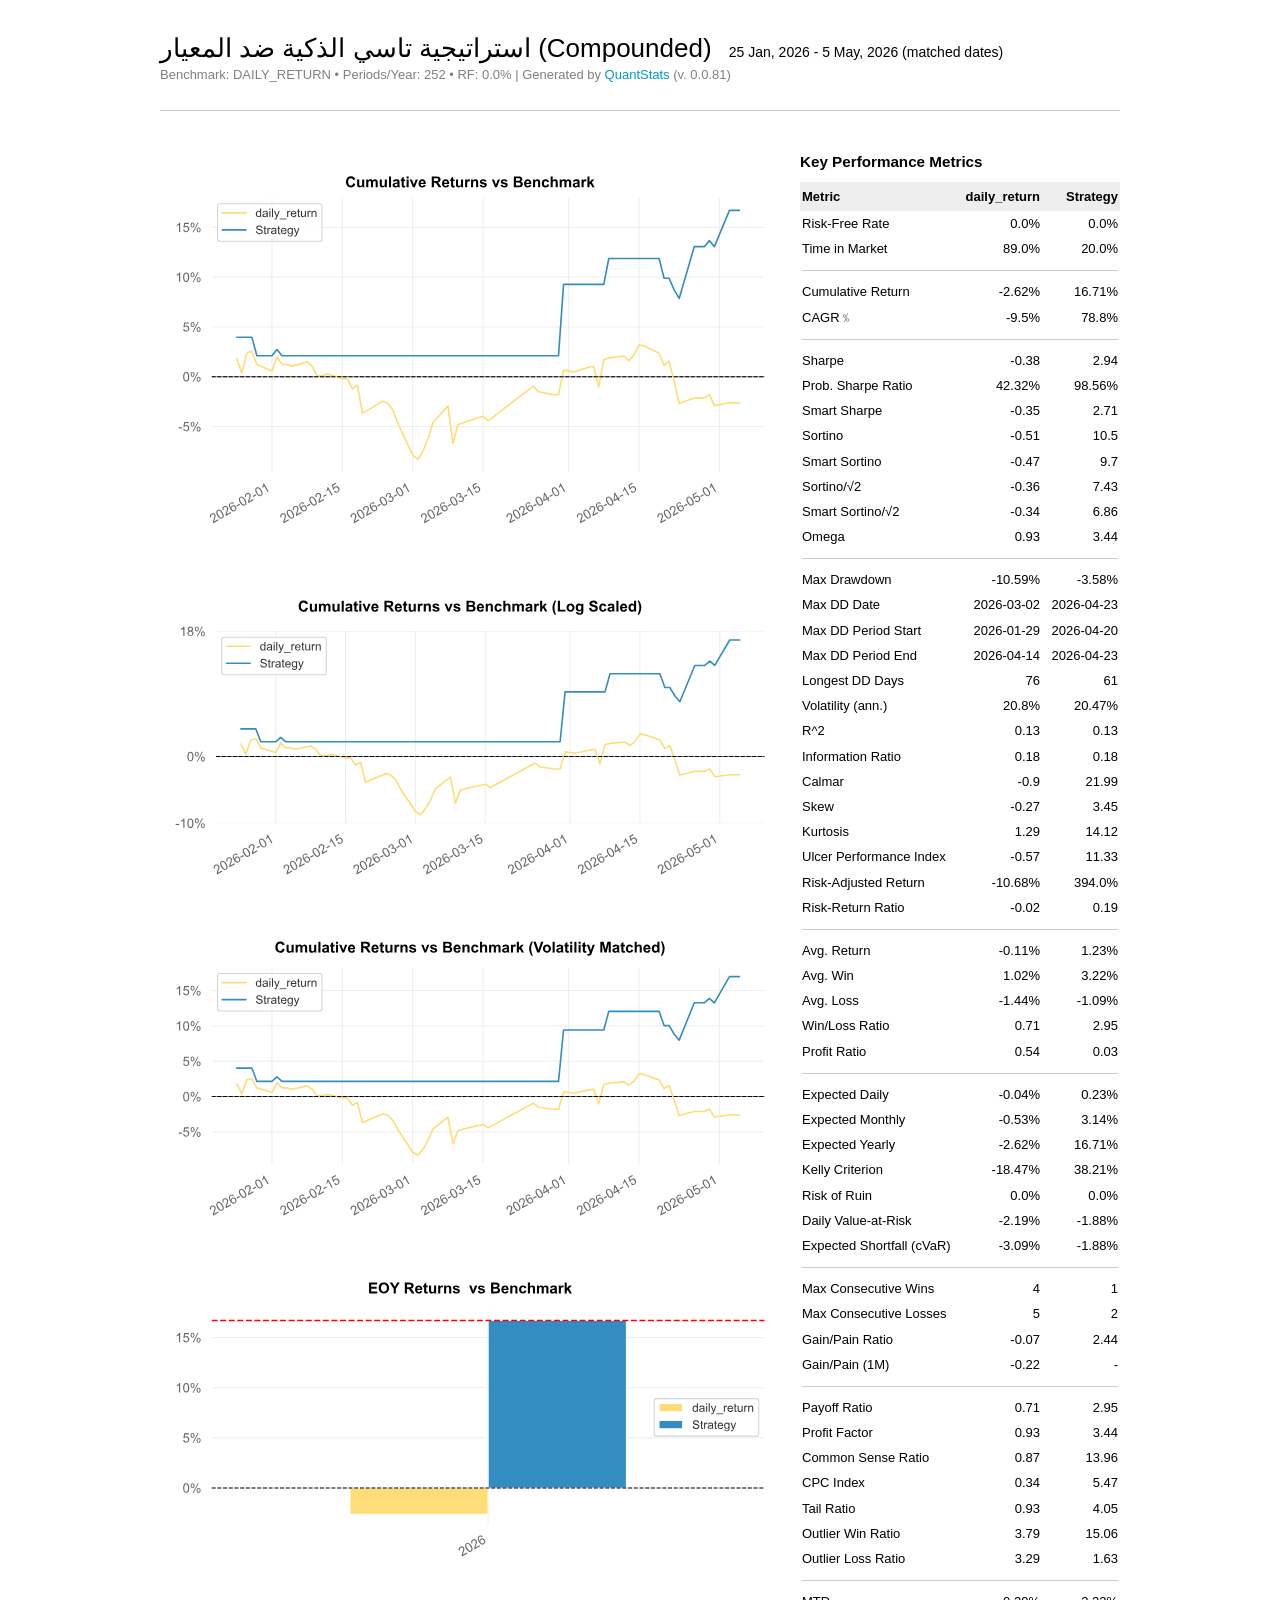
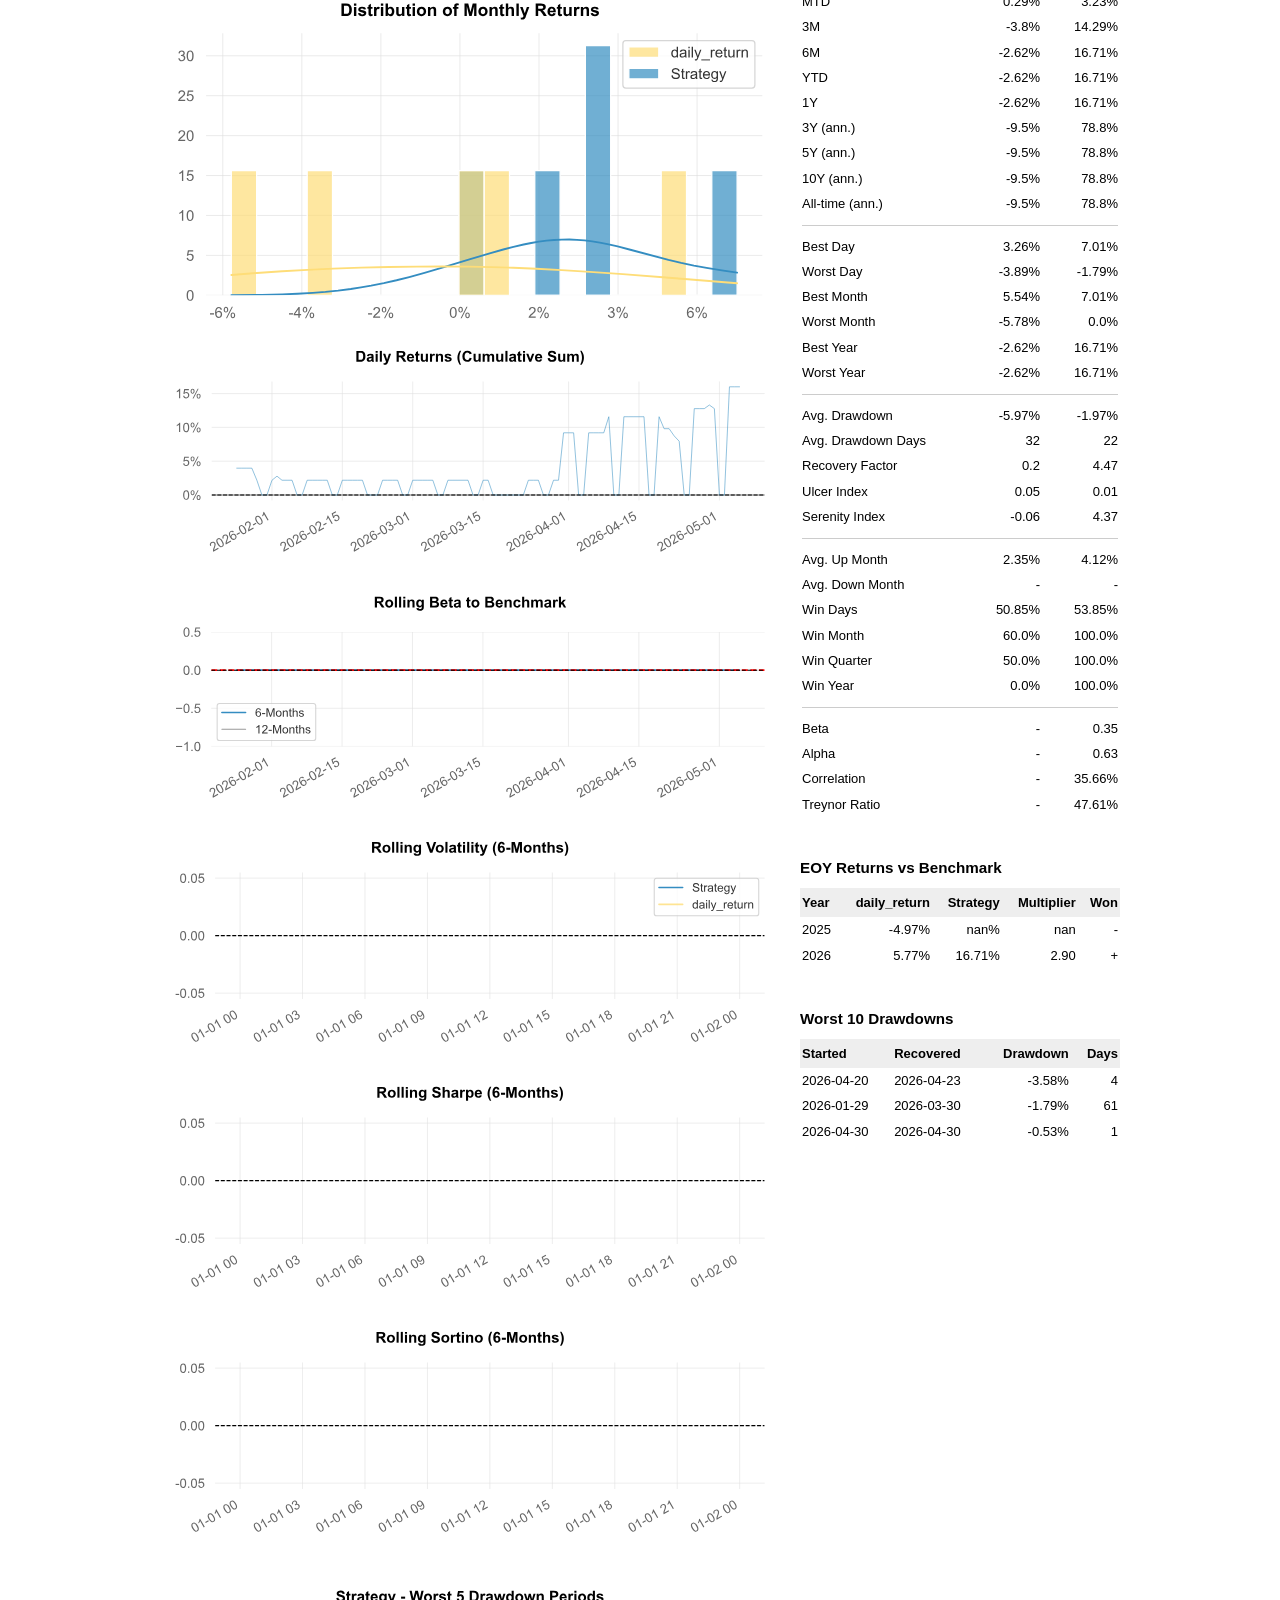
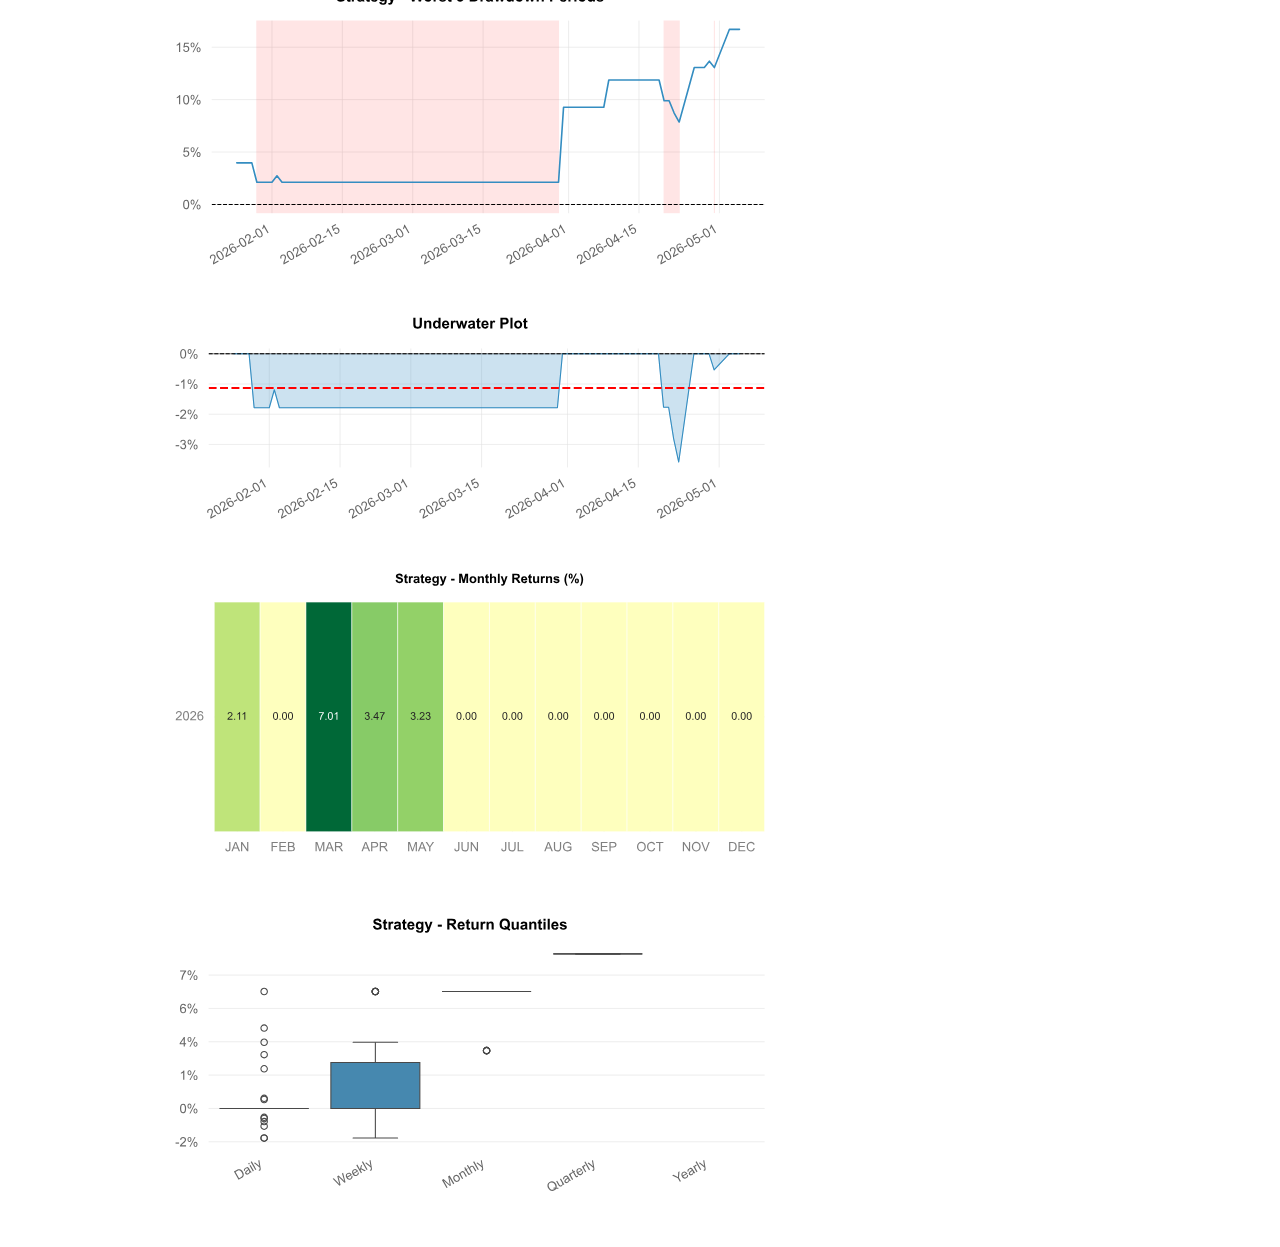
==== commit 44da4c99: "." ====
--- a/reports/tasi_ai_backtest_report.html
+++ b/reports/tasi_ai_backtest_report.html
@@ -20,7 +20,7 @@
 
     <div class="container">
 
-        <h1>استراتيجية تاسي الذكية ضد المعيار (Compounded) <dt>27 Jan, 2026 -  4 May, 2026 (matched dates)</dt></h1>
+        <h1>استراتيجية تاسي الذكية ضد المعيار (Compounded) <dt>25 Jan, 2026 -  5 May, 2026 (matched dates)</dt></h1>
         <h4>Benchmark: DAILY_RETURN &bull; Periods/Year: 252 &bull; RF: 0.0% |  Generated by <a href="http://quantstats.io" target="quantstats">QuantStats</a> (v. 0.0.81)</h4>
         <hr>
 
@@ -35,7 +35,7 @@
   <rdf:RDF xmlns:dc="http://purl.org/dc/elements/1.1/" xmlns:cc="http://creativecommons.org/ns#" xmlns:rdf="http://www.w3.org/1999/02/22-rdf-syntax-ns#">
    <cc:Work>
     <dc:type rdf:resource="http://purl.org/dc/dcmitype/StillImage"/>
-    <dc:date>2026-05-04T15:28:23.151960</dc:date>
+    <dc:date>2026-05-06T02:10:27.528594</dc:date>
     <dc:format>image/svg+xml</dc:format>
     <dc:creator>
      <cc:Agent>
@@ -59,23 +59,23 @@
   </g>
   <g id="axes_1">
    <g id="patch_2">
-    <path d="M 45.086 296.065926 
+    <path d="M 47.966 296.065926 
 L 561.744 296.065926 
 L 561.744 41.472 
-L 45.086 41.472 
+L 47.966 41.472 
 z
 " style="fill: #ffffff"/>
    </g>
    <g id="matplotlib.axis_1">
     <g id="xtick_1">
      <g id="line2d_1">
-      <path d="M 92.781232 296.065926 
-L 92.781232 41.472 
-" clip-path="url(#p46bd84280f)" style="fill: none; stroke: #dddddd; stroke-width: 0.5; stroke-linecap: round"/>
+      <path d="M 104.014509 296.065926 
+L 104.014509 41.472 
+" clip-path="url(#pe144dbff43)" style="fill: none; stroke: #dddddd; stroke-width: 0.5; stroke-linecap: round"/>
      </g>
      <g id="text_1">
       <!-- 2026-02-01 -->
-      <g style="fill: #666666" transform="translate(37.982458 344.01039) rotate(-30) scale(0.121 -0.121)">
+      <g style="fill: #666666" transform="translate(49.215735 344.01039) rotate(-30) scale(0.121 -0.121)">
        <defs>
         <path id="ArialMT-32" d="M 3222 541 
 L 3222 0 
@@ -195,13 +195,13 @@
     </g>
     <g id="xtick_2">
      <g id="line2d_2">
-      <path d="M 160.57141 296.065926 
-L 160.57141 41.472 
-" clip-path="url(#p46bd84280f)" style="fill: none; stroke: #dddddd; stroke-width: 0.5; stroke-linecap: round"/>
+      <path d="M 169.404436 296.065926 
+L 169.404436 41.472 
+" clip-path="url(#pe144dbff43)" style="fill: none; stroke: #dddddd; stroke-width: 0.5; stroke-linecap: round"/>
      </g>
      <g id="text_2">
       <!-- 2026-02-15 -->
-      <g style="fill: #666666" transform="translate(105.772636 344.01039) rotate(-30) scale(0.121 -0.121)">
+      <g style="fill: #666666" transform="translate(114.605662 344.01039) rotate(-30) scale(0.121 -0.121)">
        <defs>
         <path id="ArialMT-35" d="M 266 1200 
 L 856 1250 
@@ -244,13 +244,13 @@
     </g>
     <g id="xtick_3">
      <g id="line2d_3">
-      <path d="M 228.361589 296.065926 
-L 228.361589 41.472 
-" clip-path="url(#p46bd84280f)" style="fill: none; stroke: #dddddd; stroke-width: 0.5; stroke-linecap: round"/>
+      <path d="M 234.794364 296.065926 
+L 234.794364 41.472 
+" clip-path="url(#pe144dbff43)" style="fill: none; stroke: #dddddd; stroke-width: 0.5; stroke-linecap: round"/>
      </g>
      <g id="text_3">
       <!-- 2026-03-01 -->
-      <g style="fill: #666666" transform="translate(173.562814 344.01039) rotate(-30) scale(0.121 -0.121)">
+      <g style="fill: #666666" transform="translate(179.99559 344.01039) rotate(-30) scale(0.121 -0.121)">
        <defs>
         <path id="ArialMT-33" d="M 269 1209 
 L 831 1284 
@@ -301,13 +301,13 @@
     </g>
     <g id="xtick_4">
      <g id="line2d_4">
-      <path d="M 296.151767 296.065926 
-L 296.151767 41.472 
-" clip-path="url(#p46bd84280f)" style="fill: none; stroke: #dddddd; stroke-width: 0.5; stroke-linecap: round"/>
+      <path d="M 300.184291 296.065926 
+L 300.184291 41.472 
+" clip-path="url(#pe144dbff43)" style="fill: none; stroke: #dddddd; stroke-width: 0.5; stroke-linecap: round"/>
      </g>
      <g id="text_4">
       <!-- 2026-03-15 -->
-      <g style="fill: #666666" transform="translate(241.352993 344.01039) rotate(-30) scale(0.121 -0.121)">
+      <g style="fill: #666666" transform="translate(245.385517 344.01039) rotate(-30) scale(0.121 -0.121)">
        <use xlink:href="#ArialMT-32"/>
        <use xlink:href="#ArialMT-30" transform="translate(55.615234 0)"/>
        <use xlink:href="#ArialMT-32" transform="translate(111.230469 0)"/>
@@ -323,13 +323,13 @@
     </g>
     <g id="xtick_5">
      <g id="line2d_5">
-      <path d="M 378.468411 296.065926 
-L 378.468411 41.472 
-" clip-path="url(#p46bd84280f)" style="fill: none; stroke: #dddddd; stroke-width: 0.5; stroke-linecap: round"/>
+      <path d="M 379.586345 296.065926 
+L 379.586345 41.472 
+" clip-path="url(#pe144dbff43)" style="fill: none; stroke: #dddddd; stroke-width: 0.5; stroke-linecap: round"/>
      </g>
      <g id="text_5">
       <!-- 2026-04-01 -->
-      <g style="fill: #666666" transform="translate(323.669637 344.01039) rotate(-30) scale(0.121 -0.121)">
+      <g style="fill: #666666" transform="translate(324.787571 344.01039) rotate(-30) scale(0.121 -0.121)">
        <defs>
         <path id="ArialMT-34" d="M 2069 0 
 L 2069 1097 
@@ -366,13 +366,13 @@
     </g>
     <g id="xtick_6">
      <g id="line2d_6">
-      <path d="M 446.25859 296.065926 
-L 446.25859 41.472 
-" clip-path="url(#p46bd84280f)" style="fill: none; stroke: #dddddd; stroke-width: 0.5; stroke-linecap: round"/>
+      <path d="M 444.976273 296.065926 
+L 444.976273 41.472 
+" clip-path="url(#pe144dbff43)" style="fill: none; stroke: #dddddd; stroke-width: 0.5; stroke-linecap: round"/>
      </g>
      <g id="text_6">
       <!-- 2026-04-15 -->
-      <g style="fill: #666666" transform="translate(391.459815 344.01039) rotate(-30) scale(0.121 -0.121)">
+      <g style="fill: #666666" transform="translate(390.177499 344.01039) rotate(-30) scale(0.121 -0.121)">
        <use xlink:href="#ArialMT-32"/>
        <use xlink:href="#ArialMT-30" transform="translate(55.615234 0)"/>
        <use xlink:href="#ArialMT-32" transform="translate(111.230469 0)"/>
@@ -388,13 +388,13 @@
     </g>
     <g id="xtick_7">
      <g id="line2d_7">
-      <path d="M 523.733079 296.065926 
-L 523.733079 41.472 
-" clip-path="url(#p46bd84280f)" style="fill: none; stroke: #dddddd; stroke-width: 0.5; stroke-linecap: round"/>
+      <path d="M 519.707618 296.065926 
+L 519.707618 41.472 
+" clip-path="url(#pe144dbff43)" style="fill: none; stroke: #dddddd; stroke-width: 0.5; stroke-linecap: round"/>
      </g>
      <g id="text_7">
       <!-- 2026-05-01 -->
-      <g style="fill: #666666" transform="translate(468.934305 344.01039) rotate(-30) scale(0.121 -0.121)">
+      <g style="fill: #666666" transform="translate(464.908844 344.01039) rotate(-30) scale(0.121 -0.121)">
        <use xlink:href="#ArialMT-32"/>
        <use xlink:href="#ArialMT-30" transform="translate(55.615234 0)"/>
        <use xlink:href="#ArialMT-32" transform="translate(111.230469 0)"/>
@@ -412,54 +412,14 @@
    <g id="matplotlib.axis_2">
     <g id="ytick_1">
      <g id="line2d_8">
-      <path d="M 45.086 273.476975 
-L 561.744 273.476975 
-" clip-path="url(#p46bd84280f)" style="fill: none; stroke: #dddddd; stroke-width: 0.5; stroke-linecap: round"/>
+      <path d="M 47.966 253.873077 
+L 561.744 253.873077 
+" clip-path="url(#pe144dbff43)" style="fill: none; stroke: #dddddd; stroke-width: 0.5; stroke-linecap: round"/>
      </g>
      <g id="text_8">
-      <!-- -8% -->
-      <g style="fill: #666666" transform="translate(14.068797 277.807451) scale(0.121 -0.121)">
+      <!-- -5% -->
+      <g style="fill: #666666" transform="translate(16.948797 258.203554) scale(0.121 -0.121)">
        <defs>
-        <path id="ArialMT-38" d="M 1131 2484 
-Q 781 2613 612 2850 
-Q 444 3088 444 3419 
-Q 444 3919 803 4259 
-Q 1163 4600 1759 4600 
-Q 2359 4600 2725 4251 
-Q 3091 3903 3091 3403 
-Q 3091 3084 2923 2848 
-Q 2756 2613 2416 2484 
-Q 2838 2347 3058 2040 
-Q 3278 1734 3278 1309 
-Q 3278 722 2862 322 
-Q 2447 -78 1769 -78 
-Q 1091 -78 675 323 
-Q 259 725 259 1325 
-Q 259 1772 486 2073 
-Q 713 2375 1131 2484 
-z
-M 1019 3438 
-Q 1019 3113 1228 2906 
-Q 1438 2700 1772 2700 
-Q 2097 2700 2305 2904 
-Q 2513 3109 2513 3406 
-Q 2513 3716 2298 3927 
-Q 2084 4138 1766 4138 
-Q 1444 4138 1231 3931 
-Q 1019 3725 1019 3438 
-z
-M 838 1322 
-Q 838 1081 952 856 
-Q 1066 631 1291 507 
-Q 1516 384 1775 384 
-Q 2178 384 2440 643 
-Q 2703 903 2703 1303 
-Q 2703 1709 2433 1975 
-Q 2163 2241 1756 2241 
-Q 1359 2241 1098 1978 
-Q 838 1716 838 1322 
-z
-" transform="scale(0.015625)"/>
         <path id="ArialMT-25" d="M 372 3481 
 Q 372 3972 619 4315 
 Q 866 4659 1334 4659 
@@ -509,266 +469,243 @@
 " transform="scale(0.015625)"/>
        </defs>
        <use xlink:href="#ArialMT-2d"/>
-       <use xlink:href="#ArialMT-38" transform="translate(33.300781 0)"/>
+       <use xlink:href="#ArialMT-35" transform="translate(33.300781 0)"/>
        <use xlink:href="#ArialMT-25" transform="translate(88.916016 0)"/>
       </g>
      </g>
     </g>
     <g id="ytick_2">
      <g id="line2d_9">
-      <path d="M 45.086 239.826392 
-L 561.744 239.826392 
-" clip-path="url(#p46bd84280f)" style="fill: none; stroke: #dddddd; stroke-width: 0.5; stroke-linecap: round"/>
+      <path d="M 47.966 207.614917 
+L 561.744 207.614917 
+" clip-path="url(#pe144dbff43)" style="fill: none; stroke: #dddddd; stroke-width: 0.5; stroke-linecap: round"/>
      </g>
      <g id="text_9">
-      <!-- -6% -->
-      <g style="fill: #666666" transform="translate(14.068797 244.156869) scale(0.121 -0.121)">
-       <use xlink:href="#ArialMT-2d"/>
-       <use xlink:href="#ArialMT-36" transform="translate(33.300781 0)"/>
-       <use xlink:href="#ArialMT-25" transform="translate(88.916016 0)"/>
-      </g>
-     </g>
-    </g>
-    <g id="ytick_3">
-     <g id="line2d_10">
-      <path d="M 45.086 206.17581 
-L 561.744 206.17581 
-" clip-path="url(#p46bd84280f)" style="fill: none; stroke: #dddddd; stroke-width: 0.5; stroke-linecap: round"/>
-     </g>
-     <g id="text_10">
-      <!-- -4% -->
-      <g style="fill: #666666" transform="translate(14.068797 210.506286) scale(0.121 -0.121)">
-       <use xlink:href="#ArialMT-2d"/>
-       <use xlink:href="#ArialMT-34" transform="translate(33.300781 0)"/>
-       <use xlink:href="#ArialMT-25" transform="translate(88.916016 0)"/>
-      </g>
-     </g>
-    </g>
-    <g id="ytick_4">
-     <g id="line2d_11">
-      <path d="M 45.086 172.525227 
-L 561.744 172.525227 
-" clip-path="url(#p46bd84280f)" style="fill: none; stroke: #dddddd; stroke-width: 0.5; stroke-linecap: round"/>
-     </g>
-     <g id="text_11">
-      <!-- -2% -->
-      <g style="fill: #666666" transform="translate(14.068797 176.855704) scale(0.121 -0.121)">
-       <use xlink:href="#ArialMT-2d"/>
-       <use xlink:href="#ArialMT-32" transform="translate(33.300781 0)"/>
-       <use xlink:href="#ArialMT-25" transform="translate(88.916016 0)"/>
-      </g>
-     </g>
-    </g>
-    <g id="ytick_5">
-     <g id="line2d_12">
-      <path d="M 45.086 138.874645 
-L 561.744 138.874645 
-" clip-path="url(#p46bd84280f)" style="fill: none; stroke: #dddddd; stroke-width: 0.5; stroke-linecap: round"/>
-     </g>
-     <g id="text_12">
       <!-- 0% -->
-      <g style="fill: #666666" transform="translate(18.097719 143.205122) scale(0.121 -0.121)">
+      <g style="fill: #666666" transform="translate(20.977719 211.945394) scale(0.121 -0.121)">
        <use xlink:href="#ArialMT-30"/>
        <use xlink:href="#ArialMT-25" transform="translate(55.615234 0)"/>
       </g>
      </g>
     </g>
-    <g id="ytick_6">
-     <g id="line2d_13">
-      <path d="M 45.086 105.224063 
-L 561.744 105.224063 
-" clip-path="url(#p46bd84280f)" style="fill: none; stroke: #dddddd; stroke-width: 0.5; stroke-linecap: round"/>
-     </g>
-     <g id="text_13">
-      <!-- 2% -->
-      <g style="fill: #666666" transform="translate(18.097719 109.554539) scale(0.121 -0.121)">
-       <use xlink:href="#ArialMT-32"/>
+    <g id="ytick_3">
+     <g id="line2d_10">
+      <path d="M 47.966 161.356757 
+L 561.744 161.356757 
+" clip-path="url(#pe144dbff43)" style="fill: none; stroke: #dddddd; stroke-width: 0.5; stroke-linecap: round"/>
+     </g>
+     <g id="text_10">
+      <!-- 5% -->
+      <g style="fill: #666666" transform="translate(20.977719 165.687233) scale(0.121 -0.121)">
+       <use xlink:href="#ArialMT-35"/>
        <use xlink:href="#ArialMT-25" transform="translate(55.615234 0)"/>
       </g>
      </g>
     </g>
-    <g id="ytick_7">
-     <g id="line2d_14">
-      <path d="M 45.086 71.57348 
-L 561.744 71.57348 
-" clip-path="url(#p46bd84280f)" style="fill: none; stroke: #dddddd; stroke-width: 0.5; stroke-linecap: round"/>
-     </g>
-     <g id="text_14">
-      <!-- 4% -->
-      <g style="fill: #666666" transform="translate(18.097719 75.903957) scale(0.121 -0.121)">
-       <use xlink:href="#ArialMT-34"/>
-       <use xlink:href="#ArialMT-25" transform="translate(55.615234 0)"/>
+    <g id="ytick_4">
+     <g id="line2d_11">
+      <path d="M 47.966 115.098596 
+L 561.744 115.098596 
+" clip-path="url(#pe144dbff43)" style="fill: none; stroke: #dddddd; stroke-width: 0.5; stroke-linecap: round"/>
+     </g>
+     <g id="text_11">
+      <!-- 10% -->
+      <g style="fill: #666666" transform="translate(14.248984 119.429073) scale(0.121 -0.121)">
+       <use xlink:href="#ArialMT-31"/>
+       <use xlink:href="#ArialMT-30" transform="translate(55.615234 0)"/>
+       <use xlink:href="#ArialMT-25" transform="translate(111.230469 0)"/>
       </g>
      </g>
     </g>
+    <g id="ytick_5">
+     <g id="line2d_12">
+      <path d="M 47.966 68.840436 
+L 561.744 68.840436 
+" clip-path="url(#pe144dbff43)" style="fill: none; stroke: #dddddd; stroke-width: 0.5; stroke-linecap: round"/>
+     </g>
+     <g id="text_12">
+      <!-- 15% -->
+      <g style="fill: #666666" transform="translate(14.248984 73.170913) scale(0.121 -0.121)">
+       <use xlink:href="#ArialMT-31"/>
+       <use xlink:href="#ArialMT-35" transform="translate(55.615234 0)"/>
+       <use xlink:href="#ArialMT-25" transform="translate(111.230469 0)"/>
+      </g>
+     </g>
+    </g>
+   </g>
+   <g id="line2d_13">
+    <path d="M 47.966 207.614917 
+L 561.744 207.614917 
+" clip-path="url(#pe144dbff43)" style="fill: none; stroke: #808080; stroke-linecap: round"/>
+   </g>
+   <g id="line2d_14">
+    <path d="M 71.319545 191.016097 
+L 75.990255 204.120392 
+L 80.660964 185.774459 
+L 85.331673 184.027146 
+L 90.002382 196.257835 
+L 104.014509 202.373179 
+L 108.685218 189.268884 
+L 113.355927 196.257835 
+L 118.026636 196.257835 
+L 122.697345 198.005047 
+L 136.709473 193.637016 
+L 141.380182 198.005047 
+L 146.050891 206.741311 
+L 150.7216 206.741311 
+L 155.392309 204.993998 
+L 169.404436 209.36213 
+L 174.075145 209.36213 
+L 178.745855 218.971999 
+L 183.416564 215.477474 
+L 188.087273 241.686064 
+L 206.770109 230.328982 
+L 211.440818 232.076294 
+L 216.111527 238.191639 
+L 220.782236 250.422227 
+L 234.794364 280.562146 
+L 239.465073 284.493474 
+L 244.135782 277.067621 
+L 248.806491 265.710638 
+L 253.4772 250.422227 
+L 267.489327 234.697113 
+L 272.160036 269.641867 
+L 276.830745 252.16954 
+L 281.501455 250.422227 
+L 286.172164 248.675015 
+L 300.184291 244.306883 
+L 304.855 248.675015 
+L 342.220673 219.845606 
+L 346.891382 216.35108 
+L 351.562091 221.592818 
+L 365.574218 224.213637 
+L 370.244927 224.213637 
+L 374.915636 201.499573 
+L 379.586345 202.373179 
+L 384.257055 203.246785 
+L 398.269182 198.878754 
+L 402.939891 198.005047 
+L 407.6106 217.224687 
+L 412.281309 191.889703 
+L 416.952018 190.14249 
+L 430.964145 188.395278 
+L 435.634855 192.763409 
+L 440.305564 187.521671 
+L 444.976273 177.911802 
+L 449.646982 178.785408 
+L 463.659109 185.774459 
+L 468.329818 197.131441 
+L 473.000527 193.200213 
+L 477.671236 212.2014 
+L 482.341945 232.513098 
+L 496.354073 227.27136 
+L 501.024782 227.27136 
+L 505.695491 227.27136 
+L 510.3662 223.995286 
+L 515.036909 234.478662 
+L 529.049036 231.857843 
+L 533.719745 231.857843 
+L 538.390455 231.857843 
+" clip-path="url(#pe144dbff43)" style="fill: none; stroke: #fedd78; stroke-width: 1.5; stroke-linecap: round"/>
    </g>
    <g id="line2d_15">
-    <path d="M 45.086 138.874645 
-L 561.744 138.874645 
-" clip-path="url(#p46bd84280f)" style="fill: none; stroke: #808080; stroke-linecap: round"/>
+    <path d="M 71.319545 170.902126 
+L 75.990255 170.902126 
+L 80.660964 170.902126 
+L 85.331673 170.902126 
+L 90.002382 188.078467 
+L 104.014509 188.078467 
+L 108.685218 182.35302 
+L 113.355927 188.078467 
+L 118.026636 188.078467 
+L 122.697345 188.078467 
+L 136.709473 188.078467 
+L 141.380182 188.078467 
+L 146.050891 188.078467 
+L 150.7216 188.078467 
+L 155.392309 188.078467 
+L 169.404436 188.078467 
+L 174.075145 188.078467 
+L 178.745855 188.078467 
+L 183.416564 188.078467 
+L 188.087273 188.078467 
+L 206.770109 188.078467 
+L 211.440818 188.078467 
+L 216.111527 188.078467 
+L 220.782236 188.078467 
+L 234.794364 188.078467 
+L 239.465073 188.078467 
+L 244.135782 188.078467 
+L 248.806491 188.078467 
+L 253.4772 188.078467 
+L 267.489327 188.078467 
+L 272.160036 188.078467 
+L 276.830745 188.078467 
+L 281.501455 188.078467 
+L 286.172164 188.078467 
+L 300.184291 188.078467 
+L 304.855 188.078467 
+L 342.220673 188.078467 
+L 346.891382 188.078467 
+L 351.562091 188.078467 
+L 365.574218 188.078467 
+L 370.244927 188.078467 
+L 374.915636 121.834326 
+L 379.586345 121.834326 
+L 384.257055 121.834326 
+L 398.269182 121.834326 
+L 402.939891 121.834326 
+L 407.6106 121.834326 
+L 412.281309 121.834326 
+L 416.952018 97.795182 
+L 430.964145 97.795182 
+L 435.634855 97.795182 
+L 440.305564 97.795182 
+L 444.976273 97.795182 
+L 449.646982 97.795182 
+L 463.659109 97.795182 
+L 468.329818 116.113447 
+L 473.000527 116.113447 
+L 477.671236 126.94064 
+L 482.341945 134.87764 
+L 496.354073 86.786097 
+L 501.024782 86.786097 
+L 505.695491 86.786097 
+L 510.3662 81.162489 
+L 515.036909 86.786097 
+L 529.049036 53.044451 
+L 533.719745 53.044451 
+L 538.390455 53.044451 
+" clip-path="url(#pe144dbff43)" style="fill: none; stroke: #348dc1; stroke-width: 1.5; stroke-linecap: round"/>
    </g>
    <g id="line2d_16">
-    <path d="M 68.570455 105.63574 
-L 73.41261 102.469983 
-L 78.254766 124.629374 
-L 92.781232 135.70907 
-L 97.623388 111.966891 
-L 102.465544 124.629374 
-L 107.307699 124.629374 
-L 112.149855 127.79495 
-L 126.676321 119.881011 
-L 131.518477 127.79495 
-L 136.360633 143.62319 
-L 141.202788 143.62319 
-L 146.044944 140.457433 
-L 160.57141 148.371553 
-L 165.413566 148.371553 
-L 170.255722 165.782581 
-L 175.097877 159.451248 
-L 179.940033 206.935606 
-L 199.308655 186.359003 
-L 204.150811 189.524759 
-L 208.992966 200.604455 
-L 213.835122 222.763665 
-L 228.361589 277.370748 
-L 233.203744 284.493474 
-L 238.0459 271.039416 
-L 242.888055 250.462994 
-L 247.730211 222.763665 
-L 262.256678 194.273123 
-L 267.098833 257.585539 
-L 271.940989 225.929421 
-L 276.783144 222.763665 
-L 281.6253 219.598089 
-L 296.151767 211.683969 
-L 300.993922 219.598089 
-L 339.731167 167.365368 
-L 344.573322 161.034036 
-L 349.415478 170.530944 
-L 363.941945 175.279307 
-L 368.7841 175.279307 
-L 373.626256 134.126282 
-L 378.468411 135.70907 
-L 383.310567 137.291857 
-L 397.837034 129.377918 
-L 402.679189 127.79495 
-L 407.521345 162.616824 
-L 412.3635 116.715254 
-L 417.205656 113.549679 
-L 431.732123 110.384103 
-L 436.574278 118.298223 
-L 441.416434 108.801315 
-L 446.25859 91.390287 
-L 451.100745 92.973075 
-L 465.627212 105.63574 
-L 470.469367 126.212162 
-L 475.311523 119.089617 
-L 480.153679 153.515704 
-L 484.995834 190.316153 
-L 499.522301 180.819245 
-L 504.364456 180.819245 
-L 509.206612 180.819245 
-L 514.048768 174.883701 
-L 518.890923 193.877335 
-L 533.41739 189.128972 
-L 538.259545 214.058332 
-" clip-path="url(#p46bd84280f)" style="fill: none; stroke: #fedd78; stroke-width: 1.5; stroke-linecap: round"/>
-   </g>
-   <g id="line2d_17">
-    <path d="M 68.570455 148.88969 
-L 73.41261 138.874645 
-L 78.254766 168.91978 
-L 92.781232 168.91978 
-L 97.623388 158.904735 
-L 102.465544 168.91978 
-L 107.307699 168.91978 
-L 112.149855 168.91978 
-L 126.676321 168.91978 
-L 131.518477 168.91978 
-L 136.360633 168.91978 
-L 141.202788 168.91978 
-L 146.044944 168.91978 
-L 160.57141 168.91978 
-L 165.413566 168.91978 
-L 170.255722 168.91978 
-L 175.097877 168.91978 
-L 179.940033 168.91978 
-L 199.308655 168.91978 
-L 204.150811 168.91978 
-L 208.992966 168.91978 
-L 213.835122 168.91978 
-L 228.361589 168.91978 
-L 233.203744 168.91978 
-L 238.0459 168.91978 
-L 242.888055 168.91978 
-L 247.730211 168.91978 
-L 262.256678 168.91978 
-L 267.098833 168.91978 
-L 271.940989 168.91978 
-L 276.783144 168.91978 
-L 281.6253 168.91978 
-L 296.151767 168.91978 
-L 300.993922 168.91978 
-L 339.731167 168.91978 
-L 344.573322 168.91978 
-L 349.415478 168.91978 
-L 363.941945 168.91978 
-L 368.7841 168.91978 
-L 373.626256 53.044451 
-L 378.468411 53.044451 
-L 383.310567 53.044451 
-L 397.837034 53.044451 
-L 402.679189 53.044451 
-L 407.521345 53.044451 
-L 412.3635 53.044451 
-L 417.205656 53.044451 
-L 431.732123 53.044451 
-L 436.574278 53.044451 
-L 441.416434 53.044451 
-L 446.25859 53.044451 
-L 451.100745 53.044451 
-L 465.627212 53.044451 
-L 470.469367 53.044451 
-L 475.311523 53.044451 
-L 480.153679 53.044451 
-L 484.995834 53.044451 
-L 499.522301 53.044451 
-L 504.364456 53.044451 
-L 509.206612 53.044451 
-L 514.048768 53.044451 
-L 518.890923 53.044451 
-L 533.41739 53.044451 
-L 538.259545 53.044451 
-" clip-path="url(#p46bd84280f)" style="fill: none; stroke: #348dc1; stroke-width: 1.5; stroke-linecap: round"/>
-   </g>
-   <g id="line2d_18">
-    <path d="M 45.086 138.874645 
-L 561.744 138.874645 
-" clip-path="url(#p46bd84280f)" style="fill: none; stroke-dasharray: 3.7,1.6; stroke-dashoffset: 0; stroke: #000000"/>
+    <path d="M 47.966 207.614917 
+L 561.744 207.614917 
+" clip-path="url(#pe144dbff43)" style="fill: none; stroke-dasharray: 3.7,1.6; stroke-dashoffset: 0; stroke: #000000"/>
    </g>
    <g id="legend_1">
     <g id="patch_3">
-     <path d="M 52.786 81.783563 
-L 145.457563 81.783563 
-Q 147.657563 81.783563 147.657563 79.583563 
-L 147.657563 49.172 
-Q 147.657563 46.972 145.457563 46.972 
-L 52.786 46.972 
-Q 50.586 46.972 50.586 49.172 
-L 50.586 79.583563 
-Q 50.586 81.783563 52.786 81.783563 
+     <path d="M 55.666 81.783563 
+L 148.337563 81.783563 
+Q 150.537563 81.783563 150.537563 79.583563 
+L 150.537563 49.172 
+Q 150.537563 46.972 148.337563 46.972 
+L 55.666 46.972 
+Q 53.466 46.972 53.466 49.172 
+L 53.466 79.583563 
+Q 53.466 81.783563 55.666 81.783563 
 z
 " style="fill: #ffffff; opacity: 0.8; stroke: #cccccc; stroke-linejoin: miter"/>
     </g>
-    <g id="line2d_19">
-     <path d="M 54.986 55.395594 
-L 65.986 55.395594 
-L 76.986 55.395594 
+    <g id="line2d_17">
+     <path d="M 57.866 55.395594 
+L 68.866 55.395594 
+L 79.866 55.395594 
 " style="fill: none; stroke: #fedd78; stroke-width: 1.5; stroke-linecap: round"/>
     </g>
-    <g id="text_15">
+    <g id="text_13">
      <!-- daily_return -->
-     <g style="fill: #333333" transform="translate(85.786 59.245594) scale(0.11 -0.11)">
+     <g style="fill: #333333" transform="translate(88.666 59.245594) scale(0.11 -0.11)">
       <defs>
        <path id="ArialMT-64" d="M 2575 0 
 L 2575 419 
@@ -1009,15 +946,15 @@
       <use xlink:href="#ArialMT-6e" transform="translate(466.894531 0)"/>
      </g>
     </g>
-    <g id="line2d_20">
-     <path d="M 54.986 71.218406 
-L 65.986 71.218406 
-L 76.986 71.218406 
+    <g id="line2d_18">
+     <path d="M 57.866 71.218406 
+L 68.866 71.218406 
+L 79.866 71.218406 
 " style="fill: none; stroke: #348dc1; stroke-width: 1.5; stroke-linecap: round"/>
     </g>
-    <g id="text_16">
+    <g id="text_14">
      <!-- Strategy -->
-     <g style="fill: #333333" transform="translate(85.786 75.068406) scale(0.11 -0.11)">
+     <g style="fill: #333333" transform="translate(88.666 75.068406) scale(0.11 -0.11)">
       <defs>
        <path id="ArialMT-53" d="M 288 1472 
 L 859 1522 
@@ -1104,7 +1041,7 @@
     </g>
    </g>
   </g>
-  <g id="text_17">
+  <g id="text_15">
    <!-- Cumulative Returns vs Benchmark -->
    <g transform="translate(172.078906 31.620938) scale(0.14 -0.14)">
     <defs>
@@ -1538,8 +1475,8 @@
   </g>
  </g>
  <defs>
-  <clipPath id="p46bd84280f">
-   <rect x="45.086" y="41.472" width="516.658" height="254.593926"/>
+  <clipPath id="pe144dbff43">
+   <rect x="47.966" y="41.472" width="513.778" height="254.593926"/>
   </clipPath>
  </defs>
 </svg>
@@ -1554,7 +1491,7 @@
   <rdf:RDF xmlns:dc="http://purl.org/dc/elements/1.1/" xmlns:cc="http://creativecommons.org/ns#" xmlns:rdf="http://www.w3.org/1999/02/22-rdf-syntax-ns#">
    <cc:Work>
     <dc:type rdf:resource="http://purl.org/dc/dcmitype/StillImage"/>
-    <dc:date>2026-05-04T15:28:23.190249</dc:date>
+    <dc:date>2026-05-06T02:10:27.562571</dc:date>
     <dc:format>image/svg+xml</dc:format>
     <dc:creator>
      <cc:Agent>
@@ -1578,23 +1515,23 @@
   </g>
   <g id="axes_1">
    <g id="patch_2">
-    <path d="M 45.176 224.065926 
+    <path d="M 51.926 224.065926 
 L 561.744 224.065926 
 L 561.744 45.792 
-L 45.176 45.792 
+L 51.926 45.792 
 z
 " style="fill: #ffffff"/>
    </g>
    <g id="matplotlib.axis_1">
     <g id="xtick_1">
      <g id="line2d_1">
-      <path d="M 92.862924 224.065926 
-L 92.862924 45.792 
-" clip-path="url(#pbf3201061b)" style="fill: none; stroke: #dddddd; stroke-width: 0.5; stroke-linecap: round"/>
+      <path d="M 107.542509 224.065926 
+L 107.542509 45.792 
+" clip-path="url(#p705ab2c719)" style="fill: none; stroke: #dddddd; stroke-width: 0.5; stroke-linecap: round"/>
      </g>
      <g id="text_1">
       <!-- 2026-02-01 -->
-      <g style="fill: #666666" transform="translate(38.06415 272.01039) rotate(-30) scale(0.121 -0.121)">
+      <g style="fill: #666666" transform="translate(52.743735 272.01039) rotate(-30) scale(0.121 -0.121)">
        <defs>
         <path id="ArialMT-32" d="M 3222 541 
 L 3222 0 
@@ -1714,13 +1651,13 @@
     </g>
     <g id="xtick_2">
      <g id="line2d_2">
-      <path d="M 160.641293 224.065926 
-L 160.641293 45.792 
-" clip-path="url(#pbf3201061b)" style="fill: none; stroke: #dddddd; stroke-width: 0.5; stroke-linecap: round"/>
+      <path d="M 172.428436 224.065926 
+L 172.428436 45.792 
+" clip-path="url(#p705ab2c719)" style="fill: none; stroke: #dddddd; stroke-width: 0.5; stroke-linecap: round"/>
      </g>
      <g id="text_2">
       <!-- 2026-02-15 -->
-      <g style="fill: #666666" transform="translate(105.842519 272.01039) rotate(-30) scale(0.121 -0.121)">
+      <g style="fill: #666666" transform="translate(117.629662 272.01039) rotate(-30) scale(0.121 -0.121)">
        <defs>
         <path id="ArialMT-35" d="M 266 1200 
 L 856 1250 
@@ -1763,13 +1700,13 @@
     </g>
     <g id="xtick_3">
      <g id="line2d_3">
-      <path d="M 228.419663 224.065926 
-L 228.419663 45.792 
-" clip-path="url(#pbf3201061b)" style="fill: none; stroke: #dddddd; stroke-width: 0.5; stroke-linecap: round"/>
+      <path d="M 237.314364 224.065926 
+L 237.314364 45.792 
+" clip-path="url(#p705ab2c719)" style="fill: none; stroke: #dddddd; stroke-width: 0.5; stroke-linecap: round"/>
      </g>
      <g id="text_3">
       <!-- 2026-03-01 -->
-      <g style="fill: #666666" transform="translate(173.620888 272.01039) rotate(-30) scale(0.121 -0.121)">
+      <g style="fill: #666666" transform="translate(182.51559 272.01039) rotate(-30) scale(0.121 -0.121)">
        <defs>
         <path id="ArialMT-33" d="M 269 1209 
 L 831 1284 
@@ -1820,13 +1757,13 @@
     </g>
     <g id="xtick_4">
      <g id="line2d_4">
-      <path d="M 296.198032 224.065926 
-L 296.198032 45.792 
-" clip-path="url(#pbf3201061b)" style="fill: none; stroke: #dddddd; stroke-width: 0.5; stroke-linecap: round"/>
+      <path d="M 302.200291 224.065926 
+L 302.200291 45.792 
+" clip-path="url(#p705ab2c719)" style="fill: none; stroke: #dddddd; stroke-width: 0.5; stroke-linecap: round"/>
      </g>
      <g id="text_4">
       <!-- 2026-03-15 -->
-      <g style="fill: #666666" transform="translate(241.399258 272.01039) rotate(-30) scale(0.121 -0.121)">
+      <g style="fill: #666666" transform="translate(247.401517 272.01039) rotate(-30) scale(0.121 -0.121)">
        <use xlink:href="#ArialMT-32"/>
        <use xlink:href="#ArialMT-30" transform="translate(55.615234 0)"/>
        <use xlink:href="#ArialMT-32" transform="translate(111.230469 0)"/>
@@ -1842,13 +1779,13 @@
     </g>
     <g id="xtick_5">
      <g id="line2d_5">
-      <path d="M 378.500337 224.065926 
-L 378.500337 45.792 
-" clip-path="url(#pbf3201061b)" style="fill: none; stroke: #dddddd; stroke-width: 0.5; stroke-linecap: round"/>
+      <path d="M 380.990345 224.065926 
+L 380.990345 45.792 
+" clip-path="url(#p705ab2c719)" style="fill: none; stroke: #dddddd; stroke-width: 0.5; stroke-linecap: round"/>
      </g>
      <g id="text_5">
       <!-- 2026-04-01 -->
-      <g style="fill: #666666" transform="translate(323.701563 272.01039) rotate(-30) scale(0.121 -0.121)">
+      <g style="fill: #666666" transform="translate(326.191571 272.01039) rotate(-30) scale(0.121 -0.121)">
        <defs>
         <path id="ArialMT-34" d="M 2069 0 
 L 2069 1097 
@@ -1885,13 +1822,13 @@
     </g>
     <g id="xtick_6">
      <g id="line2d_6">
-      <path d="M 446.278707 224.065926 
-L 446.278707 45.792 
-" clip-path="url(#pbf3201061b)" style="fill: none; stroke: #dddddd; stroke-width: 0.5; stroke-linecap: round"/>
+      <path d="M 445.876273 224.065926 
+L 445.876273 45.792 
+" clip-path="url(#p705ab2c719)" style="fill: none; stroke: #dddddd; stroke-width: 0.5; stroke-linecap: round"/>
      </g>
      <g id="text_6">
       <!-- 2026-04-15 -->
-      <g style="fill: #666666" transform="translate(391.479933 272.01039) rotate(-30) scale(0.121 -0.121)">
+      <g style="fill: #666666" transform="translate(391.077499 272.01039) rotate(-30) scale(0.121 -0.121)">
        <use xlink:href="#ArialMT-32"/>
        <use xlink:href="#ArialMT-30" transform="translate(55.615234 0)"/>
        <use xlink:href="#ArialMT-32" transform="translate(111.230469 0)"/>
@@ -1907,13 +1844,13 @@
     </g>
     <g id="xtick_7">
      <g id="line2d_7">
-      <path d="M 523.7397 224.065926 
-L 523.7397 45.792 
-" clip-path="url(#pbf3201061b)" style="fill: none; stroke: #dddddd; stroke-width: 0.5; stroke-linecap: round"/>
+      <path d="M 520.031618 224.065926 
+L 520.031618 45.792 
+" clip-path="url(#p705ab2c719)" style="fill: none; stroke: #dddddd; stroke-width: 0.5; stroke-linecap: round"/>
      </g>
      <g id="text_7">
       <!-- 2026-05-01 -->
-      <g style="fill: #666666" transform="translate(468.940926 272.01039) rotate(-30) scale(0.121 -0.121)">
+      <g style="fill: #666666" transform="translate(465.232844 272.01039) rotate(-30) scale(0.121 -0.121)">
        <use xlink:href="#ArialMT-32"/>
        <use xlink:href="#ArialMT-30" transform="translate(55.615234 0)"/>
        <use xlink:href="#ArialMT-32" transform="translate(111.230469 0)"/>
@@ -1931,49 +1868,14 @@
    <g id="matplotlib.axis_2">
     <g id="ytick_1">
      <g id="line2d_8">
-      <path d="M 45.176 224.065926 
+      <path d="M 51.926 224.065926 
 L 561.744 224.065926 
-" clip-path="url(#pbf3201061b)" style="fill: none; stroke: #dddddd; stroke-width: 0.5; stroke-linecap: round"/>
+" clip-path="url(#p705ab2c719)" style="fill: none; stroke: #dddddd; stroke-width: 0.5; stroke-linecap: round"/>
      </g>
      <g id="text_8">
-      <!-- -9% -->
-      <g style="fill: #666666" transform="translate(14.158797 228.396402) scale(0.121 -0.121)">
+      <!-- -10% -->
+      <g style="fill: #666666" transform="translate(14.180062 228.396402) scale(0.121 -0.121)">
        <defs>
-        <path id="ArialMT-39" d="M 350 1059 
-L 891 1109 
-Q 959 728 1153 556 
-Q 1347 384 1650 384 
-Q 1909 384 2104 503 
-Q 2300 622 2425 820 
-Q 2550 1019 2634 1356 
-Q 2719 1694 2719 2044 
-Q 2719 2081 2716 2156 
-Q 2547 1888 2255 1720 
-Q 1963 1553 1622 1553 
-Q 1053 1553 659 1965 
-Q 266 2378 266 3053 
-Q 266 3750 677 4175 
-Q 1088 4600 1706 4600 
-Q 2153 4600 2523 4359 
-Q 2894 4119 3086 3673 
-Q 3278 3228 3278 2384 
-Q 3278 1506 3087 986 
-Q 2897 466 2520 194 
-Q 2144 -78 1638 -78 
-Q 1100 -78 759 220 
-Q 419 519 350 1059 
-z
-M 2653 3081 
-Q 2653 3566 2395 3850 
-Q 2138 4134 1775 4134 
-Q 1400 4134 1122 3828 
-Q 844 3522 844 3034 
-Q 844 2597 1108 2323 
-Q 1372 2050 1759 2050 
-Q 2150 2050 2401 2323 
-Q 2653 2597 2653 3081 
-z
-" transform="scale(0.015625)"/>
         <path id="ArialMT-25" d="M 372 3481 
 Q 372 3972 619 4315 
 Q 866 4659 1334 4659 
@@ -2023,20 +1925,21 @@
 " transform="scale(0.015625)"/>
        </defs>
        <use xlink:href="#ArialMT-2d"/>
-       <use xlink:href="#ArialMT-39" transform="translate(33.300781 0)"/>
-       <use xlink:href="#ArialMT-25" transform="translate(88.916016 0)"/>
+       <use xlink:href="#ArialMT-31" transform="translate(33.300781 0)"/>
+       <use xlink:href="#ArialMT-30" transform="translate(88.916016 0)"/>
+       <use xlink:href="#ArialMT-25" transform="translate(144.53125 0)"/>
       </g>
      </g>
     </g>
     <g id="ytick_2">
      <g id="line2d_9">
-      <path d="M 45.176 113.996109 
-L 561.744 113.996109 
-" clip-path="url(#pbf3201061b)" style="fill: none; stroke: #dddddd; stroke-width: 0.5; stroke-linecap: round"/>
+      <path d="M 51.926 162.130008 
+L 561.744 162.130008 
+" clip-path="url(#p705ab2c719)" style="fill: none; stroke: #dddddd; stroke-width: 0.5; stroke-linecap: round"/>
      </g>
      <g id="text_9">
       <!-- 0% -->
-      <g style="fill: #666666" transform="translate(18.187719 118.326586) scale(0.121 -0.121)">
+      <g style="fill: #666666" transform="translate(24.937719 166.460484) scale(0.121 -0.121)">
        <use xlink:href="#ArialMT-30"/>
        <use xlink:href="#ArialMT-25" transform="translate(55.615234 0)"/>
       </g>
@@ -2044,186 +1947,235 @@
     </g>
     <g id="ytick_3">
      <g id="line2d_10">
-      <path d="M 45.176 45.792 
+      <path d="M 51.926 45.792 
 L 561.744 45.792 
-" clip-path="url(#pbf3201061b)" style="fill: none; stroke: #dddddd; stroke-width: 0.5; stroke-linecap: round"/>
+" clip-path="url(#p705ab2c719)" style="fill: none; stroke: #dddddd; stroke-width: 0.5; stroke-linecap: round"/>
      </g>
      <g id="text_10">
-      <!-- 6% -->
-      <g style="fill: #666666" transform="translate(18.187719 50.122477) scale(0.121 -0.121)">
-       <use xlink:href="#ArialMT-36"/>
-       <use xlink:href="#ArialMT-25" transform="translate(55.615234 0)"/>
+      <!-- 18% -->
+      <g style="fill: #666666" transform="translate(18.208984 50.122477) scale(0.121 -0.121)">
+       <defs>
+        <path id="ArialMT-38" d="M 1131 2484 
+Q 781 2613 612 2850 
+Q 444 3088 444 3419 
+Q 444 3919 803 4259 
+Q 1163 4600 1759 4600 
+Q 2359 4600 2725 4251 
+Q 3091 3903 3091 3403 
+Q 3091 3084 2923 2848 
+Q 2756 2613 2416 2484 
+Q 2838 2347 3058 2040 
+Q 3278 1734 3278 1309 
+Q 3278 722 2862 322 
+Q 2447 -78 1769 -78 
+Q 1091 -78 675 323 
+Q 259 725 259 1325 
+Q 259 1772 486 2073 
+Q 713 2375 1131 2484 
+z
+M 1019 3438 
+Q 1019 3113 1228 2906 
+Q 1438 2700 1772 2700 
+Q 2097 2700 2305 2904 
+Q 2513 3109 2513 3406 
+Q 2513 3716 2298 3927 
+Q 2084 4138 1766 4138 
+Q 1444 4138 1231 3931 
+Q 1019 3725 1019 3438 
+z
+M 838 1322 
+Q 838 1081 952 856 
+Q 1066 631 1291 507 
+Q 1516 384 1775 384 
+Q 2178 384 2440 643 
+Q 2703 903 2703 1303 
+Q 2703 1709 2433 1975 
+Q 2163 2241 1756 2241 
+Q 1359 2241 1098 1978 
+Q 838 1716 838 1322 
+z
+" transform="scale(0.015625)"/>
+       </defs>
+       <use xlink:href="#ArialMT-31"/>
+       <use xlink:href="#ArialMT-38" transform="translate(55.615234 0)"/>
+       <use xlink:href="#ArialMT-25" transform="translate(111.230469 0)"/>
       </g>
      </g>
     </g>
    </g>
    <g id="line2d_11">
-    <path d="M 45.176 113.996109 
-L 561.744 113.996109 
-" clip-path="url(#pbf3201061b)" style="fill: none; stroke: #808080; stroke-linecap: round"/>
+    <path d="M 51.926 162.130008 
+L 561.744 162.130008 
+" clip-path="url(#p705ab2c719)" style="fill: none; stroke: #808080; stroke-linecap: round"/>
    </g>
    <g id="line2d_12">
-    <path d="M 68.656364 90.72128 
-L 73.497676 88.504527 
-L 78.338988 104.021164 
-L 92.862924 111.779483 
-L 97.704236 95.154532 
-L 102.545548 104.021164 
-L 107.38686 104.021164 
-L 112.228172 106.23779 
-L 126.752109 100.696225 
-L 131.593421 106.23779 
-L 136.434733 117.321175 
-L 141.276045 117.321175 
-L 146.117357 115.104422 
-L 160.641293 120.646115 
-L 165.482605 120.646115 
-L 170.323918 132.837813 
-L 175.16523 128.404433 
-L 180.006542 161.654334 
-L 199.37179 147.24601 
-L 204.213102 149.462763 
-L 209.054414 157.221082 
-L 213.895726 172.737593 
-L 228.419663 210.975029 
-L 233.260975 215.962565 
-L 238.102287 206.54165 
-L 242.943599 192.133453 
-L 247.784911 172.737593 
-L 262.308847 152.787703 
-L 267.150159 197.120862 
-L 271.991471 174.954346 
-L 276.832784 172.737593 
-L 281.674096 170.520966 
-L 296.198032 164.979274 
-L 301.039344 170.520966 
-L 339.769841 133.946126 
-L 344.611153 129.512747 
-L 349.452465 136.162752 
-L 363.976401 139.487692 
-L 368.817713 139.487692 
-L 373.659025 110.67117 
-L 378.500337 111.779483 
-L 383.341649 112.887796 
-L 397.865586 107.34623 
-L 402.706898 106.23779 
-L 407.54821 130.62106 
-L 412.389522 98.479472 
-L 417.230834 96.262846 
-L 431.75477 94.046219 
-L 436.596082 99.587912 
-L 441.437395 92.937906 
-L 446.278707 80.746208 
-L 451.120019 81.854521 
-L 465.643955 90.72128 
-L 470.485267 105.129477 
-L 475.326579 100.142068 
-L 480.167891 124.248196 
-L 485.009203 150.01692 
-L 499.53314 143.366914 
-L 504.374452 143.366914 
-L 509.215764 143.366914 
-L 514.057076 139.210677 
-L 518.898388 152.510561 
-L 533.422324 149.185622 
-L 538.263636 166.64187 
-" clip-path="url(#pbf3201061b)" style="fill: none; stroke: #fedd78; stroke-width: 1.5; stroke-linecap: round"/>
+    <path d="M 75.099545 150.50704 
+L 79.734255 159.683041 
+L 84.368964 146.836696 
+L 89.003673 145.613178 
+L 93.638382 154.177455 
+L 107.542509 158.459593 
+L 112.177218 149.283592 
+L 116.811927 154.177455 
+L 121.446636 154.177455 
+L 126.081345 155.400903 
+L 139.985473 152.342283 
+L 144.620182 155.400903 
+L 149.254891 161.518284 
+L 153.8896 161.518284 
+L 158.524309 160.294765 
+L 172.428436 163.353456 
+L 177.063145 163.353456 
+L 181.697855 170.08256 
+L 186.332564 167.635594 
+L 190.967273 185.987596 
+L 209.506109 178.035043 
+L 214.140818 179.258561 
+L 218.775527 183.5407 
+L 223.410236 192.104907 
+L 237.314364 213.209737 
+L 241.949073 215.962565 
+L 246.583782 210.762771 
+L 251.218491 202.810288 
+L 255.8532 192.104907 
+L 269.757327 181.093734 
+L 274.392036 205.563046 
+L 279.026745 193.328425 
+L 283.661455 192.104907 
+L 288.296164 190.881459 
+L 302.200291 187.822768 
+L 306.835 190.881459 
+L 343.912673 170.694285 
+L 348.547382 168.247318 
+L 353.182091 171.917733 
+L 367.086218 173.752905 
+L 371.720927 173.752905 
+L 376.355636 157.847869 
+L 380.990345 158.459593 
+L 385.625055 159.071317 
+L 399.529182 156.012697 
+L 404.163891 155.400903 
+L 408.7986 168.859042 
+L 413.433309 151.118764 
+L 418.068018 149.895316 
+L 431.972145 148.671868 
+L 436.606855 151.730558 
+L 441.241564 148.060144 
+L 445.876273 141.331039 
+L 450.510982 141.942763 
+L 464.415109 146.836696 
+L 469.049818 154.789179 
+L 473.684527 152.036421 
+L 478.319236 165.341594 
+L 482.953945 179.564423 
+L 496.858073 175.894009 
+L 501.492782 175.894009 
+L 506.127491 175.894009 
+L 510.7622 173.600009 
+L 515.396909 180.940768 
+L 529.301036 179.105595 
+L 533.935745 179.105595 
+L 538.570455 179.105595 
+" clip-path="url(#p705ab2c719)" style="fill: none; stroke: #fedd78; stroke-width: 1.5; stroke-linecap: round"/>
    </g>
    <g id="line2d_13">
-    <path d="M 68.656364 121.008929 
-L 73.497676 113.996109 
-L 78.338988 135.034569 
-L 92.862924 135.034569 
-L 97.704236 128.021749 
-L 102.545548 135.034569 
-L 107.38686 135.034569 
-L 112.228172 135.034569 
-L 126.752109 135.034569 
-L 131.593421 135.034569 
-L 136.434733 135.034569 
-L 141.276045 135.034569 
-L 146.117357 135.034569 
-L 160.641293 135.034569 
-L 165.482605 135.034569 
-L 170.323918 135.034569 
-L 175.16523 135.034569 
-L 180.006542 135.034569 
-L 199.37179 135.034569 
-L 204.213102 135.034569 
-L 209.054414 135.034569 
-L 213.895726 135.034569 
-L 228.419663 135.034569 
-L 233.260975 135.034569 
-L 238.102287 135.034569 
-L 242.943599 135.034569 
-L 247.784911 135.034569 
-L 262.308847 135.034569 
-L 267.150159 135.034569 
-L 271.991471 135.034569 
-L 276.832784 135.034569 
-L 281.674096 135.034569 
-L 296.198032 135.034569 
-L 301.039344 135.034569 
-L 339.769841 135.034569 
-L 344.611153 135.034569 
-L 349.452465 135.034569 
-L 363.976401 135.034569 
-L 368.817713 135.034569 
-L 373.659025 53.89536 
-L 378.500337 53.89536 
-L 383.341649 53.89536 
-L 397.865586 53.89536 
-L 402.706898 53.89536 
-L 407.54821 53.89536 
-L 412.389522 53.89536 
-L 417.230834 53.89536 
-L 431.75477 53.89536 
-L 436.596082 53.89536 
-L 441.437395 53.89536 
-L 446.278707 53.89536 
-L 451.120019 53.89536 
-L 465.643955 53.89536 
-L 470.485267 53.89536 
-L 475.326579 53.89536 
-L 480.167891 53.89536 
-L 485.009203 53.89536 
-L 499.53314 53.89536 
-L 504.374452 53.89536 
-L 509.215764 53.89536 
-L 514.057076 53.89536 
-L 518.898388 53.89536 
-L 533.422324 53.89536 
-L 538.263636 53.89536 
-" clip-path="url(#pbf3201061b)" style="fill: none; stroke: #348dc1; stroke-width: 1.5; stroke-linecap: round"/>
+    <path d="M 75.099545 136.422665 
+L 79.734255 136.422665 
+L 84.368964 136.422665 
+L 89.003673 136.422665 
+L 93.638382 148.450029 
+L 107.542509 148.450029 
+L 112.177218 144.440907 
+L 116.811927 148.450029 
+L 121.446636 148.450029 
+L 126.081345 148.450029 
+L 139.985473 148.450029 
+L 144.620182 148.450029 
+L 149.254891 148.450029 
+L 153.8896 148.450029 
+L 158.524309 148.450029 
+L 172.428436 148.450029 
+L 177.063145 148.450029 
+L 181.697855 148.450029 
+L 186.332564 148.450029 
+L 190.967273 148.450029 
+L 209.506109 148.450029 
+L 214.140818 148.450029 
+L 218.775527 148.450029 
+L 223.410236 148.450029 
+L 237.314364 148.450029 
+L 241.949073 148.450029 
+L 246.583782 148.450029 
+L 251.218491 148.450029 
+L 255.8532 148.450029 
+L 269.757327 148.450029 
+L 274.392036 148.450029 
+L 279.026745 148.450029 
+L 283.661455 148.450029 
+L 288.296164 148.450029 
+L 302.200291 148.450029 
+L 306.835 148.450029 
+L 343.912673 148.450029 
+L 348.547382 148.450029 
+L 353.182091 148.450029 
+L 367.086218 148.450029 
+L 371.720927 148.450029 
+L 376.355636 102.063992 
+L 380.990345 102.063992 
+L 385.625055 102.063992 
+L 399.529182 102.063992 
+L 404.163891 102.063992 
+L 408.7986 102.063992 
+L 413.433309 102.063992 
+L 418.068018 85.231098 
+L 431.972145 85.231098 
+L 436.606855 85.231098 
+L 441.241564 85.231098 
+L 445.876273 85.231098 
+L 450.510982 85.231098 
+L 464.415109 85.231098 
+L 469.049818 98.058069 
+L 473.684527 98.058069 
+L 478.319236 105.639578 
+L 482.953945 111.197292 
+L 496.858073 77.522223 
+L 501.492782 77.522223 
+L 506.127491 77.522223 
+L 510.7622 73.584412 
+L 515.396909 77.522223 
+L 529.301036 53.89536 
+L 533.935745 53.89536 
+L 538.570455 53.89536 
+" clip-path="url(#p705ab2c719)" style="fill: none; stroke: #348dc1; stroke-width: 1.5; stroke-linecap: round"/>
    </g>
    <g id="line2d_14">
-    <path d="M 45.176 113.996109 
-L 561.744 113.996109 
-" clip-path="url(#pbf3201061b)" style="fill: none; stroke-dasharray: 3.7,1.6; stroke-dashoffset: 0; stroke: #000000"/>
+    <path d="M 51.926 162.130008 
+L 561.744 162.130008 
+" clip-path="url(#p705ab2c719)" style="fill: none; stroke-dasharray: 3.7,1.6; stroke-dashoffset: 0; stroke: #000000"/>
    </g>
    <g id="legend_1">
     <g id="patch_3">
-     <path d="M 52.876 86.103563 
-L 145.547563 86.103563 
-Q 147.747563 86.103563 147.747563 83.903563 
-L 147.747563 53.492 
-Q 147.747563 51.292 145.547563 51.292 
-L 52.876 51.292 
-Q 50.676 51.292 50.676 53.492 
-L 50.676 83.903563 
-Q 50.676 86.103563 52.876 86.103563 
+     <path d="M 59.626 86.103563 
+L 152.297563 86.103563 
+Q 154.497563 86.103563 154.497563 83.903563 
+L 154.497563 53.492 
+Q 154.497563 51.292 152.297563 51.292 
+L 59.626 51.292 
+Q 57.426 51.292 57.426 53.492 
+L 57.426 83.903563 
+Q 57.426 86.103563 59.626 86.103563 
 z
 " style="fill: #ffffff; opacity: 0.8; stroke: #cccccc; stroke-linejoin: miter"/>
     </g>
     <g id="line2d_15">
-     <path d="M 55.076 59.715594 
-L 66.076 59.715594 
-L 77.076 59.715594 
+     <path d="M 61.826 59.715594 
+L 72.826 59.715594 
+L 83.826 59.715594 
 " style="fill: none; stroke: #fedd78; stroke-width: 1.5; stroke-linecap: round"/>
     </g>
     <g id="text_11">
      <!-- daily_return -->
-     <g style="fill: #333333" transform="translate(85.876 63.565594) scale(0.11 -0.11)">
+     <g style="fill: #333333" transform="translate(92.626 63.565594) scale(0.11 -0.11)">
       <defs>
        <path id="ArialMT-64" d="M 2575 0 
 L 2575 419 
@@ -2465,14 +2417,14 @@
      </g>
     </g>
     <g id="line2d_16">
-     <path d="M 55.076 75.538406 
-L 66.076 75.538406 
-L 77.076 75.538406 
+     <path d="M 61.826 75.538406 
+L 72.826 75.538406 
+L 83.826 75.538406 
 " style="fill: none; stroke: #348dc1; stroke-width: 1.5; stroke-linecap: round"/>
     </g>
     <g id="text_12">
      <!-- Strategy -->
-     <g style="fill: #333333" transform="translate(85.876 79.388406) scale(0.11 -0.11)">
+     <g style="fill: #333333" transform="translate(92.626 79.388406) scale(0.11 -0.11)">
       <defs>
        <path id="ArialMT-53" d="M 288 1472 
 L 859 1522 
@@ -3161,8 +3113,8 @@
   </g>
  </g>
  <defs>
-  <clipPath id="pbf3201061b">
-   <rect x="45.176" y="45.792" width="516.568" height="178.273926"/>
+  <clipPath id="p705ab2c719">
+   <rect x="51.926" y="45.792" width="509.818" height="178.273926"/>
   </clipPath>
  </defs>
 </svg>
@@ -3175,7 +3127,7 @@
   <rdf:RDF xmlns:dc="http://purl.org/dc/elements/1.1/" xmlns:cc="http://creativecommons.org/ns#" xmlns:rdf="http://www.w3.org/1999/02/22-rdf-syntax-ns#">
    <cc:Work>
     <dc:type rdf:resource="http://purl.org/dc/dcmitype/StillImage"/>
-    <dc:date>2026-05-04T15:28:23.229235</dc:date>
+    <dc:date>2026-05-06T02:10:27.596866</dc:date>
     <dc:format>image/svg+xml</dc:format>
     <dc:creator>
      <cc:Agent>
@@ -3199,23 +3151,23 @@
   </g>
   <g id="axes_1">
    <g id="patch_2">
-    <path d="M 45.086 224.065926 
+    <path d="M 47.966 224.065926 
 L 561.744 224.065926 
-L 561.744 45.041922 
-L 45.086 45.041922 
+L 561.744 41.472 
+L 47.966 41.472 
 z
 " style="fill: #ffffff"/>
    </g>
    <g id="matplotlib.axis_1">
     <g id="xtick_1">
      <g id="line2d_1">
-      <path d="M 92.781232 224.065926 
-L 92.781232 45.041922 
-" clip-path="url(#p4dc6934722)" style="fill: none; stroke: #dddddd; stroke-width: 0.5; stroke-linecap: round"/>
+      <path d="M 104.014509 224.065926 
+L 104.014509 41.472 
+" clip-path="url(#p897bd5b7f1)" style="fill: none; stroke: #dddddd; stroke-width: 0.5; stroke-linecap: round"/>
      </g>
      <g id="text_1">
       <!-- 2026-02-01 -->
-      <g style="fill: #666666" transform="translate(37.982458 272.01039) rotate(-30) scale(0.121 -0.121)">
+      <g style="fill: #666666" transform="translate(49.215735 272.01039) rotate(-30) scale(0.121 -0.121)">
        <defs>
         <path id="ArialMT-32" d="M 3222 541 
 L 3222 0 
@@ -3335,13 +3287,13 @@
     </g>
     <g id="xtick_2">
      <g id="line2d_2">
-      <path d="M 160.57141 224.065926 
-L 160.57141 45.041922 
-" clip-path="url(#p4dc6934722)" style="fill: none; stroke: #dddddd; stroke-width: 0.5; stroke-linecap: round"/>
+      <path d="M 169.404436 224.065926 
+L 169.404436 41.472 
+" clip-path="url(#p897bd5b7f1)" style="fill: none; stroke: #dddddd; stroke-width: 0.5; stroke-linecap: round"/>
      </g>
      <g id="text_2">
       <!-- 2026-02-15 -->
-      <g style="fill: #666666" transform="translate(105.772636 272.01039) rotate(-30) scale(0.121 -0.121)">
+      <g style="fill: #666666" transform="translate(114.605662 272.01039) rotate(-30) scale(0.121 -0.121)">
        <defs>
         <path id="ArialMT-35" d="M 266 1200 
 L 856 1250 
@@ -3384,13 +3336,13 @@
     </g>
     <g id="xtick_3">
      <g id="line2d_3">
-      <path d="M 228.361589 224.065926 
-L 228.361589 45.041922 
-" clip-path="url(#p4dc6934722)" style="fill: none; stroke: #dddddd; stroke-width: 0.5; stroke-linecap: round"/>
+      <path d="M 234.794364 224.065926 
+L 234.794364 41.472 
+" clip-path="url(#p897bd5b7f1)" style="fill: none; stroke: #dddddd; stroke-width: 0.5; stroke-linecap: round"/>
      </g>
      <g id="text_3">
       <!-- 2026-03-01 -->
-      <g style="fill: #666666" transform="translate(173.562814 272.01039) rotate(-30) scale(0.121 -0.121)">
+      <g style="fill: #666666" transform="translate(179.99559 272.01039) rotate(-30) scale(0.121 -0.121)">
        <defs>
         <path id="ArialMT-33" d="M 269 1209 
 L 831 1284 
@@ -3441,13 +3393,13 @@
     </g>
     <g id="xtick_4">
      <g id="line2d_4">
-      <path d="M 296.151767 224.065926 
-L 296.151767 45.041922 
-" clip-path="url(#p4dc6934722)" style="fill: none; stroke: #dddddd; stroke-width: 0.5; stroke-linecap: round"/>
+      <path d="M 300.184291 224.065926 
+L 300.184291 41.472 
+" clip-path="url(#p897bd5b7f1)" style="fill: none; stroke: #dddddd; stroke-width: 0.5; stroke-linecap: round"/>
      </g>
      <g id="text_4">
       <!-- 2026-03-15 -->
-      <g style="fill: #666666" transform="translate(241.352993 272.01039) rotate(-30) scale(0.121 -0.121)">
+      <g style="fill: #666666" transform="translate(245.385517 272.01039) rotate(-30) scale(0.121 -0.121)">
        <use xlink:href="#ArialMT-32"/>
        <use xlink:href="#ArialMT-30" transform="translate(55.615234 0)"/>
        <use xlink:href="#ArialMT-32" transform="translate(111.230469 0)"/>
@@ -3463,13 +3415,13 @@
     </g>
     <g id="xtick_5">
      <g id="line2d_5">
-      <path d="M 378.468411 224.065926 
-L 378.468411 45.041922 
-" clip-path="url(#p4dc6934722)" style="fill: none; stroke: #dddddd; stroke-width: 0.5; stroke-linecap: round"/>
+      <path d="M 379.586345 224.065926 
+L 379.586345 41.472 
+" clip-path="url(#p897bd5b7f1)" style="fill: none; stroke: #dddddd; stroke-width: 0.5; stroke-linecap: round"/>
      </g>
      <g id="text_5">
       <!-- 2026-04-01 -->
-      <g style="fill: #666666" transform="translate(323.669637 272.01039) rotate(-30) scale(0.121 -0.121)">
+      <g style="fill: #666666" transform="translate(324.787571 272.01039) rotate(-30) scale(0.121 -0.121)">
        <defs>
         <path id="ArialMT-34" d="M 2069 0 
 L 2069 1097 
@@ -3506,13 +3458,13 @@
     </g>
     <g id="xtick_6">
      <g id="line2d_6">
-      <path d="M 446.25859 224.065926 
-L 446.25859 45.041922 
-" clip-path="url(#p4dc6934722)" style="fill: none; stroke: #dddddd; stroke-width: 0.5; stroke-linecap: round"/>
+      <path d="M 444.976273 224.065926 
+L 444.976273 41.472 
+" clip-path="url(#p897bd5b7f1)" style="fill: none; stroke: #dddddd; stroke-width: 0.5; stroke-linecap: round"/>
      </g>
      <g id="text_6">
       <!-- 2026-04-15 -->
-      <g style="fill: #666666" transform="translate(391.459815 272.01039) rotate(-30) scale(0.121 -0.121)">
+      <g style="fill: #666666" transform="translate(390.177499 272.01039) rotate(-30) scale(0.121 -0.121)">
        <use xlink:href="#ArialMT-32"/>
        <use xlink:href="#ArialMT-30" transform="translate(55.615234 0)"/>
        <use xlink:href="#ArialMT-32" transform="translate(111.230469 0)"/>
@@ -3528,13 +3480,13 @@
     </g>
     <g id="xtick_7">
      <g id="line2d_7">
-      <path d="M 523.733079 224.065926 
-L 523.733079 45.041922 
-" clip-path="url(#p4dc6934722)" style="fill: none; stroke: #dddddd; stroke-width: 0.5; stroke-linecap: round"/>
+      <path d="M 519.707618 224.065926 
+L 519.707618 41.472 
+" clip-path="url(#p897bd5b7f1)" style="fill: none; stroke: #dddddd; stroke-width: 0.5; stroke-linecap: round"/>
      </g>
      <g id="text_7">
       <!-- 2026-05-01 -->
-      <g style="fill: #666666" transform="translate(468.934305 272.01039) rotate(-30) scale(0.121 -0.121)">
+      <g style="fill: #666666" transform="translate(464.908844 272.01039) rotate(-30) scale(0.121 -0.121)">
        <use xlink:href="#ArialMT-32"/>
        <use xlink:href="#ArialMT-30" transform="translate(55.615234 0)"/>
        <use xlink:href="#ArialMT-32" transform="translate(111.230469 0)"/>
@@ -3552,54 +3504,14 @@
    <g id="matplotlib.axis_2">
     <g id="ytick_1">
      <g id="line2d_8">
-      <path d="M 45.086 204.112373 
-L 561.744 204.112373 
-" clip-path="url(#p4dc6934722)" style="fill: none; stroke: #dddddd; stroke-width: 0.5; stroke-linecap: round"/>
+      <path d="M 47.966 194.048967 
+L 561.744 194.048967 
+" clip-path="url(#p897bd5b7f1)" style="fill: none; stroke: #dddddd; stroke-width: 0.5; stroke-linecap: round"/>
      </g>
      <g id="text_8">
-      <!-- -8% -->
-      <g style="fill: #666666" transform="translate(14.068797 208.44285) scale(0.121 -0.121)">
+      <!-- -5% -->
+      <g style="fill: #666666" transform="translate(16.948797 198.379443) scale(0.121 -0.121)">
        <defs>
-        <path id="ArialMT-38" d="M 1131 2484 
-Q 781 2613 612 2850 
-Q 444 3088 444 3419 
-Q 444 3919 803 4259 
-Q 1163 4600 1759 4600 
-Q 2359 4600 2725 4251 
-Q 3091 3903 3091 3403 
-Q 3091 3084 2923 2848 
-Q 2756 2613 2416 2484 
-Q 2838 2347 3058 2040 
-Q 3278 1734 3278 1309 
-Q 3278 722 2862 322 
-Q 2447 -78 1769 -78 
-Q 1091 -78 675 323 
-Q 259 725 259 1325 
-Q 259 1772 486 2073 
-Q 713 2375 1131 2484 
-z
-M 1019 3438 
-Q 1019 3113 1228 2906 
-Q 1438 2700 1772 2700 
-Q 2097 2700 2305 2904 
-Q 2513 3109 2513 3406 
-Q 2513 3716 2298 3927 
-Q 2084 4138 1766 4138 
-Q 1444 4138 1231 3931 
-Q 1019 3725 1019 3438 
-z
-M 838 1322 
-Q 838 1081 952 856 
-Q 1066 631 1291 507 
-Q 1516 384 1775 384 
-Q 2178 384 2440 643 
-Q 2703 903 2703 1303 
-Q 2703 1709 2433 1975 
-Q 2163 2241 1756 2241 
-Q 1359 2241 1098 1978 
-Q 838 1716 838 1322 
-z
-" transform="scale(0.015625)"/>
         <path id="ArialMT-25" d="M 372 3481 
 Q 372 3972 619 4315 
 Q 866 4659 1334 4659 
@@ -3649,265 +3561,243 @@
 " transform="scale(0.015625)"/>
        </defs>
        <use xlink:href="#ArialMT-2d"/>
-       <use xlink:href="#ArialMT-38" transform="translate(33.300781 0)"/>
-       <use xlink:href="#ArialMT-25" transform="translate(88.916016 0)"/>
-      </g>
-     </g>
-    </g>
-    <g id="ytick_2">
-     <g id="line2d_9">
-      <path d="M 45.086 178.531051 
-L 561.744 178.531051 
-" clip-path="url(#p4dc6934722)" style="fill: none; stroke: #dddddd; stroke-width: 0.5; stroke-linecap: round"/>
-     </g>
-     <g id="text_9">
-      <!-- -5% -->
-      <g style="fill: #666666" transform="translate(14.068797 182.861528) scale(0.121 -0.121)">
-       <use xlink:href="#ArialMT-2d"/>
        <use xlink:href="#ArialMT-35" transform="translate(33.300781 0)"/>
        <use xlink:href="#ArialMT-25" transform="translate(88.916016 0)"/>
       </g>
      </g>
     </g>
-    <g id="ytick_3">
-     <g id="line2d_10">
-      <path d="M 45.086 152.94973 
-L 561.744 152.94973 
-" clip-path="url(#p4dc6934722)" style="fill: none; stroke: #dddddd; stroke-width: 0.5; stroke-linecap: round"/>
-     </g>
-     <g id="text_10">
-      <!-- -2% -->
-      <g style="fill: #666666" transform="translate(14.068797 157.280206) scale(0.121 -0.121)">
-       <use xlink:href="#ArialMT-2d"/>
-       <use xlink:href="#ArialMT-32" transform="translate(33.300781 0)"/>
-       <use xlink:href="#ArialMT-25" transform="translate(88.916016 0)"/>
-      </g>
-     </g>
-    </g>
-    <g id="ytick_4">
-     <g id="line2d_11">
-      <path d="M 45.086 127.368408 
-L 561.744 127.368408 
-" clip-path="url(#p4dc6934722)" style="fill: none; stroke: #dddddd; stroke-width: 0.5; stroke-linecap: round"/>
-     </g>
-     <g id="text_11">
+    <g id="ytick_2">
+     <g id="line2d_9">
+      <path d="M 47.966 161.240792 
+L 561.744 161.240792 
+" clip-path="url(#p897bd5b7f1)" style="fill: none; stroke: #dddddd; stroke-width: 0.5; stroke-linecap: round"/>
+     </g>
+     <g id="text_9">
       <!-- 0% -->
-      <g style="fill: #666666" transform="translate(18.097719 131.698885) scale(0.121 -0.121)">
+      <g style="fill: #666666" transform="translate(20.977719 165.571268) scale(0.121 -0.121)">
        <use xlink:href="#ArialMT-30"/>
        <use xlink:href="#ArialMT-25" transform="translate(55.615234 0)"/>
       </g>
      </g>
     </g>
-    <g id="ytick_5">
-     <g id="line2d_12">
-      <path d="M 45.086 101.787087 
-L 561.744 101.787087 
-" clip-path="url(#p4dc6934722)" style="fill: none; stroke: #dddddd; stroke-width: 0.5; stroke-linecap: round"/>
-     </g>
-     <g id="text_12">
-      <!-- 2% -->
-      <g style="fill: #666666" transform="translate(18.097719 106.117563) scale(0.121 -0.121)">
-       <use xlink:href="#ArialMT-32"/>
-       <use xlink:href="#ArialMT-25" transform="translate(55.615234 0)"/>
-      </g>
-     </g>
-    </g>
-    <g id="ytick_6">
-     <g id="line2d_13">
-      <path d="M 45.086 76.205765 
-L 561.744 76.205765 
-" clip-path="url(#p4dc6934722)" style="fill: none; stroke: #dddddd; stroke-width: 0.5; stroke-linecap: round"/>
-     </g>
-     <g id="text_13">
+    <g id="ytick_3">
+     <g id="line2d_10">
+      <path d="M 47.966 128.432617 
+L 561.744 128.432617 
+" clip-path="url(#p897bd5b7f1)" style="fill: none; stroke: #dddddd; stroke-width: 0.5; stroke-linecap: round"/>
+     </g>
+     <g id="text_10">
       <!-- 5% -->
-      <g style="fill: #666666" transform="translate(18.097719 80.536241) scale(0.121 -0.121)">
+      <g style="fill: #666666" transform="translate(20.977719 132.763093) scale(0.121 -0.121)">
        <use xlink:href="#ArialMT-35"/>
        <use xlink:href="#ArialMT-25" transform="translate(55.615234 0)"/>
       </g>
      </g>
     </g>
-    <g id="ytick_7">
-     <g id="line2d_14">
-      <path d="M 45.086 50.624443 
-L 561.744 50.624443 
-" clip-path="url(#p4dc6934722)" style="fill: none; stroke: #dddddd; stroke-width: 0.5; stroke-linecap: round"/>
-     </g>
-     <g id="text_14">
-      <!-- 8% -->
-      <g style="fill: #666666" transform="translate(18.097719 54.95492) scale(0.121 -0.121)">
-       <use xlink:href="#ArialMT-38"/>
-       <use xlink:href="#ArialMT-25" transform="translate(55.615234 0)"/>
+    <g id="ytick_4">
+     <g id="line2d_11">
+      <path d="M 47.966 95.624442 
+L 561.744 95.624442 
+" clip-path="url(#p897bd5b7f1)" style="fill: none; stroke: #dddddd; stroke-width: 0.5; stroke-linecap: round"/>
+     </g>
+     <g id="text_11">
+      <!-- 10% -->
+      <g style="fill: #666666" transform="translate(14.248984 99.954919) scale(0.121 -0.121)">
+       <use xlink:href="#ArialMT-31"/>
+       <use xlink:href="#ArialMT-30" transform="translate(55.615234 0)"/>
+       <use xlink:href="#ArialMT-25" transform="translate(111.230469 0)"/>
       </g>
      </g>
     </g>
+    <g id="ytick_5">
+     <g id="line2d_12">
+      <path d="M 47.966 62.816267 
+L 561.744 62.816267 
+" clip-path="url(#p897bd5b7f1)" style="fill: none; stroke: #dddddd; stroke-width: 0.5; stroke-linecap: round"/>
+     </g>
+     <g id="text_12">
+      <!-- 15% -->
+      <g style="fill: #666666" transform="translate(14.248984 67.146744) scale(0.121 -0.121)">
+       <use xlink:href="#ArialMT-31"/>
+       <use xlink:href="#ArialMT-35" transform="translate(55.615234 0)"/>
+       <use xlink:href="#ArialMT-25" transform="translate(111.230469 0)"/>
+      </g>
+     </g>
+    </g>
+   </g>
+   <g id="line2d_13">
+    <path d="M 47.966 161.240792 
+L 561.744 161.240792 
+" clip-path="url(#p897bd5b7f1)" style="fill: none; stroke: #808080; stroke-linecap: round"/>
+   </g>
+   <g id="line2d_14">
+    <path d="M 71.319545 149.468231 
+L 75.990255 158.762332 
+L 80.660964 145.750648 
+L 85.331673 144.511382 
+L 90.002382 153.185886 
+L 104.014509 157.523137 
+L 108.685218 148.229037 
+L 113.355927 153.185886 
+L 118.026636 153.185886 
+L 122.697345 154.42508 
+L 136.709473 151.327094 
+L 141.380182 154.42508 
+L 146.050891 160.621195 
+L 150.7216 160.621195 
+L 155.392309 159.381929 
+L 169.404436 162.479986 
+L 174.075145 162.479986 
+L 178.745855 169.295698 
+L 183.416564 166.817238 
+L 188.087273 185.40544 
+L 206.770109 177.350533 
+L 211.440818 178.589799 
+L 216.111527 182.927051 
+L 220.782236 191.601483 
+L 234.794364 212.977943 
+L 239.465073 215.766202 
+L 244.135782 210.499483 
+L 248.806491 202.444648 
+L 253.4772 191.601483 
+L 267.489327 180.448591 
+L 272.160036 205.232836 
+L 276.830745 192.840749 
+L 281.501455 191.601483 
+L 286.172164 190.362289 
+L 300.184291 187.264231 
+L 304.855 190.362289 
+L 342.220673 169.915295 
+L 346.891382 167.436835 
+L 351.562091 171.15449 
+L 365.574218 173.013282 
+L 370.244927 173.013282 
+L 374.915636 156.90354 
+L 379.586345 157.523137 
+L 384.257055 158.142735 
+L 398.269182 155.044748 
+L 402.939891 154.42508 
+L 407.6106 168.056433 
+L 412.281309 150.087828 
+L 416.952018 148.848634 
+L 430.964145 147.609439 
+L 435.634855 150.707497 
+L 440.305564 146.989842 
+L 444.976273 140.17413 
+L 449.646982 140.793728 
+L 463.659109 145.750648 
+L 468.329818 153.805483 
+L 473.000527 151.017295 
+L 477.671236 164.493713 
+L 482.341945 178.899597 
+L 496.354073 175.181943 
+L 501.024782 175.181943 
+L 505.695491 175.181943 
+L 510.3662 172.858418 
+L 515.036909 180.293656 
+L 529.049036 178.434864 
+L 533.719745 178.434864 
+L 538.390455 178.434864 
+" clip-path="url(#p897bd5b7f1)" style="fill: none; stroke: #fedd78; stroke-width: 1.5; stroke-linecap: round"/>
    </g>
    <g id="line2d_15">
-    <path d="M 45.086 127.368408 
-L 561.744 127.368408 
-" clip-path="url(#p4dc6934722)" style="fill: none; stroke: #808080; stroke-linecap: round"/>
+    <path d="M 71.319545 134.783115 
+L 75.990255 134.783115 
+L 80.660964 134.783115 
+L 85.331673 134.783115 
+L 90.002382 147.169139 
+L 104.014509 147.169139 
+L 108.685218 143.041673 
+L 113.355927 147.169539 
+L 118.026636 147.169539 
+L 122.697345 147.169539 
+L 136.709473 147.169539 
+L 141.380182 147.169539 
+L 146.050891 147.169539 
+L 150.7216 147.169539 
+L 155.392309 147.169539 
+L 169.404436 147.169539 
+L 174.075145 147.169539 
+L 178.745855 147.169539 
+L 183.416564 147.169539 
+L 188.087273 147.169539 
+L 206.770109 147.169539 
+L 211.440818 147.169539 
+L 216.111527 147.169539 
+L 220.782236 147.169539 
+L 234.794364 147.169539 
+L 239.465073 147.169539 
+L 244.135782 147.169539 
+L 248.806491 147.169539 
+L 253.4772 147.169539 
+L 267.489327 147.169539 
+L 272.160036 147.169539 
+L 276.830745 147.169539 
+L 281.501455 147.169539 
+L 286.172164 147.169539 
+L 300.184291 147.169539 
+L 304.855 147.169539 
+L 342.220673 147.169539 
+L 346.891382 147.169539 
+L 351.562091 147.169539 
+L 365.574218 147.169539 
+L 370.244927 147.169539 
+L 374.915636 99.414274 
+L 379.586345 99.414274 
+L 384.257055 99.414274 
+L 398.269182 99.414274 
+L 402.939891 99.414274 
+L 407.6106 99.414274 
+L 412.281309 99.414274 
+L 416.952018 82.066211 
+L 430.964145 82.066211 
+L 435.634855 82.066211 
+L 440.305564 82.066211 
+L 444.976273 82.066211 
+L 449.646982 82.066211 
+L 463.659109 82.066211 
+L 468.329818 95.290697 
+L 473.000527 95.290697 
+L 477.671236 103.104893 
+L 482.341945 108.832186 
+L 496.354073 74.134052 
+L 501.024782 74.134052 
+L 505.695491 74.134052 
+L 510.3662 70.073604 
+L 515.036909 74.134402 
+L 529.049036 49.771724 
+L 533.719745 49.771724 
+L 538.390455 49.771724 
+" clip-path="url(#p897bd5b7f1)" style="fill: none; stroke: #348dc1; stroke-width: 1.5; stroke-linecap: round"/>
    </g>
    <g id="line2d_16">
-    <path d="M 68.570455 107.153718 
-L 73.41261 105.22842 
-L 78.254766 118.704954 
-L 92.781232 125.443221 
-L 97.623388 111.004093 
-L 102.465544 118.704954 
-L 107.307699 118.704954 
-L 112.149855 120.630141 
-L 126.676321 115.817172 
-L 131.518477 120.630141 
-L 136.360633 130.2563 
-L 141.202788 130.2563 
-L 146.044944 128.331002 
-L 160.57141 133.144081 
-L 165.413566 133.144081 
-L 170.255722 143.732833 
-L 175.097877 139.882348 
-L 179.940033 168.760603 
-L 199.308655 156.246663 
-L 204.150811 158.171961 
-L 208.992966 164.910228 
-L 213.835122 178.386651 
-L 228.361589 211.596689 
-L 233.203744 215.928471 
-L 238.0459 207.746203 
-L 242.888055 195.232374 
-L 247.730211 178.386651 
-L 262.256678 161.059742 
-L 267.098833 199.564046 
-L 271.940989 180.311949 
-L 276.783144 178.386651 
-L 281.6253 176.461464 
-L 296.151767 171.648384 
-L 300.993922 176.461464 
-L 339.731167 144.695427 
-L 344.573322 140.844942 
-L 349.415478 146.620615 
-L 363.941945 149.508396 
-L 368.7841 149.508396 
-L 373.626256 124.480627 
-L 378.468411 125.443221 
-L 383.310567 126.405814 
-L 397.837034 121.592845 
-L 402.679189 120.630141 
-L 407.521345 141.807536 
-L 412.3635 113.891874 
-L 417.205656 111.966687 
-L 431.732123 110.041499 
-L 436.574278 114.854578 
-L 441.416434 109.078905 
-L 446.25859 98.490153 
-L 451.100745 99.452747 
-L 465.627212 107.153718 
-L 470.469367 119.667547 
-L 475.311523 115.335875 
-L 480.153679 136.272566 
-L 484.995834 158.653258 
-L 499.522301 152.877585 
-L 504.364456 152.877585 
-L 509.206612 152.877585 
-L 514.048768 149.267803 
-L 518.890923 160.819039 
-L 533.41739 157.931257 
-L 538.259545 173.092385 
-" clip-path="url(#p4dc6934722)" style="fill: none; stroke: #fedd78; stroke-width: 1.5; stroke-linecap: round"/>
-   </g>
-   <g id="line2d_17">
-    <path d="M 68.570455 136.125001 
-L 73.41261 127.391358 
-L 78.254766 153.660547 
-L 92.781232 153.660547 
-L 97.623388 144.973832 
-L 102.465544 153.683451 
-L 107.307699 153.683451 
-L 112.149855 153.683451 
-L 126.676321 153.683451 
-L 131.518477 153.683451 
-L 136.360633 153.683451 
-L 141.202788 153.683451 
-L 146.044944 153.683451 
-L 160.57141 153.683451 
-L 165.413566 153.683451 
-L 170.255722 153.683451 
-L 175.097877 153.683451 
-L 179.940033 153.683451 
-L 199.308655 153.683451 
-L 204.150811 153.683451 
-L 208.992966 153.683451 
-L 213.835122 153.683451 
-L 228.361589 153.683451 
-L 233.203744 153.683451 
-L 238.0459 153.683451 
-L 242.888055 153.683451 
-L 247.730211 153.683451 
-L 262.256678 153.683451 
-L 267.098833 153.683451 
-L 271.940989 153.683451 
-L 276.783144 153.683451 
-L 281.6253 153.683451 
-L 296.151767 153.683451 
-L 300.993922 153.683451 
-L 339.731167 153.683451 
-L 344.573322 153.683451 
-L 349.415478 153.683451 
-L 363.941945 153.683451 
-L 368.7841 153.683451 
-L 373.626256 53.179377 
-L 378.468411 53.179377 
-L 383.310567 53.179377 
-L 397.837034 53.179377 
-L 402.679189 53.179377 
-L 407.521345 53.179377 
-L 412.3635 53.179377 
-L 417.205656 53.179377 
-L 431.732123 53.179377 
-L 436.574278 53.179377 
-L 441.416434 53.179377 
-L 446.25859 53.179377 
-L 451.100745 53.179377 
-L 465.627212 53.179377 
-L 470.469367 53.179377 
-L 475.311523 53.179377 
-L 480.153679 53.179377 
-L 484.995834 53.179377 
-L 499.522301 53.179377 
-L 504.364456 53.179377 
-L 509.206612 53.179377 
-L 514.048768 53.179377 
-L 518.890923 53.179377 
-L 533.41739 53.179377 
-L 538.259545 53.179377 
-" clip-path="url(#p4dc6934722)" style="fill: none; stroke: #348dc1; stroke-width: 1.5; stroke-linecap: round"/>
-   </g>
-   <g id="line2d_18">
-    <path d="M 45.086 127.368408 
-L 561.744 127.368408 
-" clip-path="url(#p4dc6934722)" style="fill: none; stroke-dasharray: 3.7,1.6; stroke-dashoffset: 0; stroke: #000000"/>
+    <path d="M 47.966 161.240792 
+L 561.744 161.240792 
+" clip-path="url(#p897bd5b7f1)" style="fill: none; stroke-dasharray: 3.7,1.6; stroke-dashoffset: 0; stroke: #000000"/>
    </g>
    <g id="legend_1">
     <g id="patch_3">
-     <path d="M 52.786 85.353485 
-L 145.457563 85.353485 
-Q 147.657563 85.353485 147.657563 83.153485 
-L 147.657563 52.741922 
-Q 147.657563 50.541922 145.457563 50.541922 
-L 52.786 50.541922 
-Q 50.586 50.541922 50.586 52.741922 
-L 50.586 83.153485 
-Q 50.586 85.353485 52.786 85.353485 
+     <path d="M 55.666 81.783563 
+L 148.337563 81.783563 
+Q 150.537563 81.783563 150.537563 79.583563 
+L 150.537563 49.172 
+Q 150.537563 46.972 148.337563 46.972 
+L 55.666 46.972 
+Q 53.466 46.972 53.466 49.172 
+L 53.466 79.583563 
+Q 53.466 81.783563 55.666 81.783563 
 z
 " style="fill: #ffffff; opacity: 0.8; stroke: #cccccc; stroke-linejoin: miter"/>
     </g>
-    <g id="line2d_19">
-     <path d="M 54.986 58.965516 
-L 65.986 58.965516 
-L 76.986 58.965516 
+    <g id="line2d_17">
+     <path d="M 57.866 55.395594 
+L 68.866 55.395594 
+L 79.866 55.395594 
 " style="fill: none; stroke: #fedd78; stroke-width: 1.5; stroke-linecap: round"/>
     </g>
-    <g id="text_15">
+    <g id="text_13">
      <!-- daily_return -->
-     <g style="fill: #333333" transform="translate(85.786 62.815516) scale(0.11 -0.11)">
+     <g style="fill: #333333" transform="translate(88.666 59.245594) scale(0.11 -0.11)">
       <defs>
        <path id="ArialMT-64" d="M 2575 0 
 L 2575 419 
@@ -4148,15 +4038,15 @@
       <use xlink:href="#ArialMT-6e" transform="translate(466.894531 0)"/>
      </g>
     </g>
-    <g id="line2d_20">
-     <path d="M 54.986 74.788329 
-L 65.986 74.788329 
-L 76.986 74.788329 
+    <g id="line2d_18">
+     <path d="M 57.866 71.218406 
+L 68.866 71.218406 
+L 79.866 71.218406 
 " style="fill: none; stroke: #348dc1; stroke-width: 1.5; stroke-linecap: round"/>
     </g>
-    <g id="text_16">
+    <g id="text_14">
      <!-- Strategy -->
-     <g style="fill: #333333" transform="translate(85.786 78.638329) scale(0.11 -0.11)">
+     <g style="fill: #333333" transform="translate(88.666 75.068406) scale(0.11 -0.11)">
       <defs>
        <path id="ArialMT-53" d="M 288 1472 
 L 859 1522 
@@ -4243,7 +4133,7 @@
     </g>
    </g>
   </g>
-  <g id="text_17">
+  <g id="text_15">
    <!-- Cumulative Returns vs Benchmark (Volatility Matched) -->
    <g transform="translate(106.483437 27.471563) scale(0.14 -0.14)">
     <defs>
@@ -4820,8 +4710,8 @@
   </g>
  </g>
  <defs>
-  <clipPath id="p4dc6934722">
-   <rect x="45.086" y="45.041922" width="516.658" height="179.024003"/>
+  <clipPath id="p897bd5b7f1">
+   <rect x="47.966" y="41.472" width="513.778" height="182.593926"/>
   </clipPath>
  </defs>
 </svg>
@@ -4834,7 +4724,7 @@
   <rdf:RDF xmlns:dc="http://purl.org/dc/elements/1.1/" xmlns:cc="http://creativecommons.org/ns#" xmlns:rdf="http://www.w3.org/1999/02/22-rdf-syntax-ns#">
    <cc:Work>
     <dc:type rdf:resource="http://purl.org/dc/dcmitype/StillImage"/>
-    <dc:date>2026-05-04T15:28:23.270297</dc:date>
+    <dc:date>2026-05-06T02:10:27.634157</dc:date>
     <dc:format>image/svg+xml</dc:format>
     <dc:creator>
      <cc:Agent>
@@ -4858,23 +4748,23 @@
   </g>
   <g id="axes_1">
    <g id="patch_2">
-    <path d="M 45.086 241.525926 
+    <path d="M 47.966 241.525926 
 L 561.744 241.525926 
-L 561.744 41.472 
-L 45.086 41.472 
+L 561.744 43.438193 
+L 47.966 43.438193 
 z
 " style="fill: #ffffff"/>
    </g>
    <g id="matplotlib.axis_1">
     <g id="xtick_1">
      <g id="line2d_1">
-      <path d="M 303.415 241.525926 
-L 303.415 41.472 
-" clip-path="url(#p2ffc882c9a)" style="fill: none; stroke: #dddddd; stroke-width: 0.5; stroke-linecap: round"/>
+      <path d="M 304.855 241.525926 
+L 304.855 43.438193 
+" clip-path="url(#pb54ffa3e56)" style="fill: none; stroke: #dddddd; stroke-width: 0.5; stroke-linecap: round"/>
      </g>
      <g id="text_1">
       <!-- 2026 -->
-      <g style="fill: #666666" transform="translate(278.903543 271.984) rotate(-30) scale(0.121 -0.121)">
+      <g style="fill: #666666" transform="translate(280.343543 271.984) rotate(-30) scale(0.121 -0.121)">
        <defs>
         <path id="ArialMT-32" d="M 3222 541 
 L 3222 0 
@@ -4971,40 +4861,14 @@
    <g id="matplotlib.axis_2">
     <g id="ytick_1">
      <g id="line2d_2">
-      <path d="M 45.086 223.529157 
-L 561.744 223.529157 
-" clip-path="url(#p2ffc882c9a)" style="fill: none; stroke: #dddddd; stroke-width: 0.5; stroke-linecap: round"/>
+      <path d="M 47.966 208.107322 
+L 561.744 208.107322 
+" clip-path="url(#pb54ffa3e56)" style="fill: none; stroke: #dddddd; stroke-width: 0.5; stroke-linecap: round"/>
      </g>
      <g id="text_2">
-      <!-- -4% -->
-      <g style="fill: #666666" transform="translate(14.068797 227.859634) scale(0.121 -0.121)">
+      <!-- 0% -->
+      <g style="fill: #666666" transform="translate(20.977719 212.437799) scale(0.121 -0.121)">
        <defs>
-        <path id="ArialMT-2d" d="M 203 1375 
-L 203 1941 
-L 1931 1941 
-L 1931 1375 
-L 203 1375 
-z
-" transform="scale(0.015625)"/>
-        <path id="ArialMT-34" d="M 2069 0 
-L 2069 1097 
-L 81 1097 
-L 81 1613 
-L 2172 4581 
-L 2631 4581 
-L 2631 1613 
-L 3250 1613 
-L 3250 1097 
-L 2631 1097 
-L 2631 0 
-L 2069 0 
-z
-M 2069 1613 
-L 2069 3678 
-L 634 1613 
-L 2069 1613 
-z
-" transform="scale(0.015625)"/>
         <path id="ArialMT-25" d="M 372 3481 
 Q 372 3972 619 4315 
 Q 866 4659 1334 4659 
@@ -5053,121 +4917,148 @@
 z
 " transform="scale(0.015625)"/>
        </defs>
-       <use xlink:href="#ArialMT-2d"/>
-       <use xlink:href="#ArialMT-34" transform="translate(33.300781 0)"/>
-       <use xlink:href="#ArialMT-25" transform="translate(88.916016 0)"/>
-      </g>
-     </g>
-    </g>
-    <g id="ytick_2">
-     <g id="line2d_3">
-      <path d="M 45.086 185.520401 
-L 561.744 185.520401 
-" clip-path="url(#p2ffc882c9a)" style="fill: none; stroke: #dddddd; stroke-width: 0.5; stroke-linecap: round"/>
-     </g>
-     <g id="text_3">
-      <!-- -2% -->
-      <g style="fill: #666666" transform="translate(14.068797 189.850878) scale(0.121 -0.121)">
-       <use xlink:href="#ArialMT-2d"/>
-       <use xlink:href="#ArialMT-32" transform="translate(33.300781 0)"/>
-       <use xlink:href="#ArialMT-25" transform="translate(88.916016 0)"/>
-      </g>
-     </g>
-    </g>
-    <g id="ytick_3">
-     <g id="line2d_4">
-      <path d="M 45.086 147.511645 
-L 561.744 147.511645 
-" clip-path="url(#p2ffc882c9a)" style="fill: none; stroke: #dddddd; stroke-width: 0.5; stroke-linecap: round"/>
-     </g>
-     <g id="text_4">
-      <!-- 0% -->
-      <g style="fill: #666666" transform="translate(18.097719 151.842121) scale(0.121 -0.121)">
        <use xlink:href="#ArialMT-30"/>
        <use xlink:href="#ArialMT-25" transform="translate(55.615234 0)"/>
       </g>
      </g>
     </g>
+    <g id="ytick_2">
+     <g id="line2d_3">
+      <path d="M 47.966 161.52156 
+L 561.744 161.52156 
+" clip-path="url(#pb54ffa3e56)" style="fill: none; stroke: #dddddd; stroke-width: 0.5; stroke-linecap: round"/>
+     </g>
+     <g id="text_3">
+      <!-- 5% -->
+      <g style="fill: #666666" transform="translate(20.977719 165.852036) scale(0.121 -0.121)">
+       <defs>
+        <path id="ArialMT-35" d="M 266 1200 
+L 856 1250 
+Q 922 819 1161 601 
+Q 1400 384 1738 384 
+Q 2144 384 2425 690 
+Q 2706 997 2706 1503 
+Q 2706 1984 2436 2262 
+Q 2166 2541 1728 2541 
+Q 1456 2541 1237 2417 
+Q 1019 2294 894 2097 
+L 366 2166 
+L 809 4519 
+L 3088 4519 
+L 3088 3981 
+L 1259 3981 
+L 1013 2750 
+Q 1425 3038 1878 3038 
+Q 2478 3038 2890 2622 
+Q 3303 2206 3303 1553 
+Q 3303 931 2941 478 
+Q 2500 -78 1738 -78 
+Q 1113 -78 717 272 
+Q 322 622 266 1200 
+z
+" transform="scale(0.015625)"/>
+       </defs>
+       <use xlink:href="#ArialMT-35"/>
+       <use xlink:href="#ArialMT-25" transform="translate(55.615234 0)"/>
+      </g>
+     </g>
+    </g>
+    <g id="ytick_3">
+     <g id="line2d_4">
+      <path d="M 47.966 114.935797 
+L 561.744 114.935797 
+" clip-path="url(#pb54ffa3e56)" style="fill: none; stroke: #dddddd; stroke-width: 0.5; stroke-linecap: round"/>
+     </g>
+     <g id="text_4">
+      <!-- 10% -->
+      <g style="fill: #666666" transform="translate(14.248984 119.266273) scale(0.121 -0.121)">
+       <defs>
+        <path id="ArialMT-31" d="M 2384 0 
+L 1822 0 
+L 1822 3584 
+Q 1619 3391 1289 3197 
+Q 959 3003 697 2906 
+L 697 3450 
+Q 1169 3672 1522 3987 
+Q 1875 4303 2022 4600 
+L 2384 4600 
+L 2384 0 
+z
+" transform="scale(0.015625)"/>
+       </defs>
+       <use xlink:href="#ArialMT-31"/>
+       <use xlink:href="#ArialMT-30" transform="translate(55.615234 0)"/>
+       <use xlink:href="#ArialMT-25" transform="translate(111.230469 0)"/>
+      </g>
+     </g>
+    </g>
     <g id="ytick_4">
      <g id="line2d_5">
-      <path d="M 45.086 109.502888 
-L 561.744 109.502888 
-" clip-path="url(#p2ffc882c9a)" style="fill: none; stroke: #dddddd; stroke-width: 0.5; stroke-linecap: round"/>
+      <path d="M 47.966 68.350034 
+L 561.744 68.350034 
+" clip-path="url(#pb54ffa3e56)" style="fill: none; stroke: #dddddd; stroke-width: 0.5; stroke-linecap: round"/>
      </g>
      <g id="text_5">
-      <!-- 2% -->
-      <g style="fill: #666666" transform="translate(18.097719 113.833365) scale(0.121 -0.121)">
-       <use xlink:href="#ArialMT-32"/>
-       <use xlink:href="#ArialMT-25" transform="translate(55.615234 0)"/>
+      <!-- 15% -->
+      <g style="fill: #666666" transform="translate(14.248984 72.68051) scale(0.121 -0.121)">
+       <use xlink:href="#ArialMT-31"/>
+       <use xlink:href="#ArialMT-35" transform="translate(55.615234 0)"/>
+       <use xlink:href="#ArialMT-25" transform="translate(111.230469 0)"/>
       </g>
      </g>
     </g>
-    <g id="ytick_5">
-     <g id="line2d_6">
-      <path d="M 45.086 71.494132 
-L 561.744 71.494132 
-" clip-path="url(#p2ffc882c9a)" style="fill: none; stroke: #dddddd; stroke-width: 0.5; stroke-linecap: round"/>
-     </g>
-     <g id="text_6">
-      <!-- 4% -->
-      <g style="fill: #666666" transform="translate(18.097719 75.824608) scale(0.121 -0.121)">
-       <use xlink:href="#ArialMT-34"/>
-       <use xlink:href="#ArialMT-25" transform="translate(55.615234 0)"/>
-      </g>
-     </g>
-    </g>
    </g>
    <g id="patch_3">
-    <path d="M 174.2505 147.511645 
-L 303.415 147.511645 
-L 303.415 232.432565 
-L 174.2505 232.432565 
-z
-" clip-path="url(#p2ffc882c9a)" style="fill: #fedd78; stroke: #ffffff; stroke-linejoin: miter"/>
+    <path d="M 176.4105 208.107322 
+L 304.855 208.107322 
+L 304.855 232.521938 
+L 176.4105 232.521938 
+z
+" clip-path="url(#pb54ffa3e56)" style="fill: #fedd78; stroke: #ffffff; stroke-linejoin: miter"/>
    </g>
    <g id="patch_4">
-    <path d="M 303.415 147.511645 
-L 432.5795 147.511645 
-L 432.5795 50.56536 
-L 303.415 50.56536 
-z
-" clip-path="url(#p2ffc882c9a)" style="fill: #348dc1; stroke: #ffffff; stroke-linejoin: miter"/>
+    <path d="M 304.855 208.107322 
+L 433.2995 208.107322 
+L 433.2995 52.442181 
+L 304.855 52.442181 
+z
+" clip-path="url(#pb54ffa3e56)" style="fill: #348dc1; stroke: #ffffff; stroke-linejoin: miter"/>
+   </g>
+   <g id="line2d_6">
+    <path d="M 47.966 52.442181 
+L 561.744 52.442181 
+" clip-path="url(#pb54ffa3e56)" style="fill: none; stroke-dasharray: 5.55,2.4; stroke-dashoffset: 0; stroke: #ff0000; stroke-width: 1.5"/>
    </g>
    <g id="line2d_7">
-    <path d="M 45.086 50.56536 
-L 561.744 50.56536 
-" clip-path="url(#p2ffc882c9a)" style="fill: none; stroke-dasharray: 5.55,2.4; stroke-dashoffset: 0; stroke: #ff0000; stroke-width: 1.5"/>
-   </g>
-   <g id="line2d_8">
-    <path d="M 45.086 147.511645 
-L 561.744 147.511645 
-" clip-path="url(#p2ffc882c9a)" style="fill: none; stroke-dasharray: 3.7,1.6; stroke-dashoffset: 0; stroke: #000000"/>
+    <path d="M 47.966 208.107322 
+L 561.744 208.107322 
+" clip-path="url(#pb54ffa3e56)" style="fill: none; stroke-dasharray: 3.7,1.6; stroke-dashoffset: 0; stroke: #000000"/>
    </g>
    <g id="legend_1">
     <g id="patch_5">
-     <path d="M 52.786 236.025926 
-L 145.457563 236.025926 
-Q 147.657563 236.025926 147.657563 233.825926 
-L 147.657563 203.414363 
-Q 147.657563 201.214363 145.457563 201.214363 
-L 52.786 201.214363 
-Q 50.586 201.214363 50.586 203.414363 
-L 50.586 233.825926 
-Q 50.586 236.025926 52.786 236.025926 
+     <path d="M 461.372437 159.887841 
+L 554.044 159.887841 
+Q 556.244 159.887841 556.244 157.687841 
+L 556.244 127.276278 
+Q 556.244 125.076278 554.044 125.076278 
+L 461.372437 125.076278 
+Q 459.172437 125.076278 459.172437 127.276278 
+L 459.172437 157.687841 
+Q 459.172437 159.887841 461.372437 159.887841 
 z
 " style="fill: #ffffff; opacity: 0.8; stroke: #cccccc; stroke-linejoin: miter"/>
     </g>
     <g id="patch_6">
-     <path d="M 54.986 213.487957 
-L 76.986 213.487957 
-L 76.986 205.787957 
-L 54.986 205.787957 
+     <path d="M 463.572437 137.349872 
+L 485.572437 137.349872 
+L 485.572437 129.649872 
+L 463.572437 129.649872 
 z
 " style="fill: #fedd78; stroke: #ffffff; stroke-linejoin: miter"/>
     </g>
-    <g id="text_7">
+    <g id="text_6">
      <!-- daily_return -->
-     <g style="fill: #333333" transform="translate(85.786 213.487957) scale(0.11 -0.11)">
+     <g style="fill: #333333" transform="translate(494.372437 137.349872) scale(0.11 -0.11)">
       <defs>
        <path id="ArialMT-64" d="M 2575 0 
 L 2575 419 
@@ -5409,16 +5300,16 @@
      </g>
     </g>
     <g id="patch_7">
-     <path d="M 54.986 229.310769 
-L 76.986 229.310769 
-L 76.986 221.610769 
-L 54.986 221.610769 
+     <path d="M 463.572437 153.172684 
+L 485.572437 153.172684 
+L 485.572437 145.472684 
+L 463.572437 145.472684 
 z
 " style="fill: #348dc1; stroke: #ffffff; stroke-linejoin: miter"/>
     </g>
-    <g id="text_8">
+    <g id="text_7">
      <!-- Strategy -->
-     <g style="fill: #333333" transform="translate(85.786 229.310769) scale(0.11 -0.11)">
+     <g style="fill: #333333" transform="translate(494.372437 153.172684) scale(0.11 -0.11)">
       <defs>
        <path id="ArialMT-53" d="M 288 1472 
 L 859 1522 
@@ -5505,7 +5396,7 @@
     </g>
    </g>
   </g>
-  <g id="text_9">
+  <g id="text_8">
    <!-- EOY Returns  vs Benchmark -->
    <g transform="translate(193.2025 27.300938) scale(0.14 -0.14)">
     <defs>
@@ -5942,8 +5833,8 @@
   </g>
  </g>
  <defs>
-  <clipPath id="p2ffc882c9a">
-   <rect x="45.086" y="41.472" width="516.658" height="200.053926"/>
+  <clipPath id="pb54ffa3e56">
+   <rect x="47.966" y="43.438193" width="513.778" height="198.087732"/>
   </clipPath>
  </defs>
 </svg>
@@ -5956,7 +5847,7 @@
   <rdf:RDF xmlns:dc="http://purl.org/dc/elements/1.1/" xmlns:cc="http://creativecommons.org/ns#" xmlns:rdf="http://www.w3.org/1999/02/22-rdf-syntax-ns#">
    <cc:Work>
     <dc:type rdf:resource="http://purl.org/dc/dcmitype/StillImage"/>
-    <dc:date>2026-05-04T15:28:23.319156</dc:date>
+    <dc:date>2026-05-06T02:10:27.675712</dc:date>
     <dc:format>image/svg+xml</dc:format>
     <dc:creator>
      <cc:Agent>
@@ -5992,7 +5883,7 @@
      <g id="line2d_1">
       <path d="M 50.790438 253.444 
 L 50.790438 41.472 
-" clip-path="url(#pe2324380fc)" style="fill: none; stroke: #dddddd; stroke-width: 0.5; stroke-linecap: round"/>
+" clip-path="url(#p834536afd4)" style="fill: none; stroke: #dddddd; stroke-width: 0.5; stroke-linecap: round"/>
      </g>
      <g id="text_1">
       <!-- -6% -->
@@ -6096,7 +5987,7 @@
      <g id="line2d_2">
       <path d="M 114.727477 253.444 
 L 114.727477 41.472 
-" clip-path="url(#pe2324380fc)" style="fill: none; stroke: #dddddd; stroke-width: 0.5; stroke-linecap: round"/>
+" clip-path="url(#p834536afd4)" style="fill: none; stroke: #dddddd; stroke-width: 0.5; stroke-linecap: round"/>
      </g>
      <g id="text_2">
       <!-- -4% -->
@@ -6132,7 +6023,7 @@
      <g id="line2d_3">
       <path d="M 178.664516 253.444 
 L 178.664516 41.472 
-" clip-path="url(#pe2324380fc)" style="fill: none; stroke: #dddddd; stroke-width: 0.5; stroke-linecap: round"/>
+" clip-path="url(#p834536afd4)" style="fill: none; stroke: #dddddd; stroke-width: 0.5; stroke-linecap: round"/>
      </g>
      <g id="text_3">
       <!-- -2% -->
@@ -6174,7 +6065,7 @@
      <g id="line2d_4">
       <path d="M 242.601554 253.444 
 L 242.601554 41.472 
-" clip-path="url(#pe2324380fc)" style="fill: none; stroke: #dddddd; stroke-width: 0.5; stroke-linecap: round"/>
+" clip-path="url(#p834536afd4)" style="fill: none; stroke: #dddddd; stroke-width: 0.5; stroke-linecap: round"/>
      </g>
      <g id="text_4">
       <!-- 0% -->
@@ -6215,7 +6106,7 @@
      <g id="line2d_5">
       <path d="M 306.538593 253.444 
 L 306.538593 41.472 
-" clip-path="url(#pe2324380fc)" style="fill: none; stroke: #dddddd; stroke-width: 0.5; stroke-linecap: round"/>
+" clip-path="url(#p834536afd4)" style="fill: none; stroke: #dddddd; stroke-width: 0.5; stroke-linecap: round"/>
      </g>
      <g id="text_5">
       <!-- 2% -->
@@ -6229,7 +6120,7 @@
      <g id="line2d_6">
       <path d="M 370.475631 253.444 
 L 370.475631 41.472 
-" clip-path="url(#pe2324380fc)" style="fill: none; stroke: #dddddd; stroke-width: 0.5; stroke-linecap: round"/>
+" clip-path="url(#p834536afd4)" style="fill: none; stroke: #dddddd; stroke-width: 0.5; stroke-linecap: round"/>
      </g>
      <g id="text_6">
       <!-- 3% -->
@@ -6278,7 +6169,7 @@
      <g id="line2d_7">
       <path d="M 434.41267 253.444 
 L 434.41267 41.472 
-" clip-path="url(#pe2324380fc)" style="fill: none; stroke: #dddddd; stroke-width: 0.5; stroke-linecap: round"/>
+" clip-path="url(#p834536afd4)" style="fill: none; stroke: #dddddd; stroke-width: 0.5; stroke-linecap: round"/>
      </g>
      <g id="text_7">
       <!-- 6% -->
@@ -6294,7 +6185,7 @@
      <g id="line2d_8">
       <path d="M 37.256 253.444 
 L 487.224 253.444 
-" clip-path="url(#pe2324380fc)" style="fill: none; stroke: #dddddd; stroke-width: 0.5; stroke-linecap: round"/>
+" clip-path="url(#p834536afd4)" style="fill: none; stroke: #dddddd; stroke-width: 0.5; stroke-linecap: round"/>
      </g>
      <g id="text_8">
       <!-- 0 -->
@@ -6305,13 +6196,53 @@
     </g>
     <g id="ytick_2">
      <g id="line2d_9">
-      <path d="M 37.256 210.390906 
-L 487.224 210.390906 
-" clip-path="url(#pe2324380fc)" style="fill: none; stroke: #dddddd; stroke-width: 0.5; stroke-linecap: round"/>
+      <path d="M 37.256 221.154179 
+L 487.224 221.154179 
+" clip-path="url(#p834536afd4)" style="fill: none; stroke: #dddddd; stroke-width: 0.5; stroke-linecap: round"/>
      </g>
      <g id="text_9">
+      <!-- 5 -->
+      <g style="fill: #666666" transform="translate(21.027266 225.484656) scale(0.121 -0.121)">
+       <defs>
+        <path id="ArialMT-35" d="M 266 1200 
+L 856 1250 
+Q 922 819 1161 601 
+Q 1400 384 1738 384 
+Q 2144 384 2425 690 
+Q 2706 997 2706 1503 
+Q 2706 1984 2436 2262 
+Q 2166 2541 1728 2541 
+Q 1456 2541 1237 2417 
+Q 1019 2294 894 2097 
+L 366 2166 
+L 809 4519 
+L 3088 4519 
+L 3088 3981 
+L 1259 3981 
+L 1013 2750 
+Q 1425 3038 1878 3038 
+Q 2478 3038 2890 2622 
+Q 3303 2206 3303 1553 
+Q 3303 931 2941 478 
+Q 2500 -78 1738 -78 
+Q 1113 -78 717 272 
+Q 322 622 266 1200 
+z
+" transform="scale(0.015625)"/>
+       </defs>
+       <use xlink:href="#ArialMT-35"/>
+      </g>
+     </g>
+    </g>
+    <g id="ytick_3">
+     <g id="line2d_10">
+      <path d="M 37.256 188.864358 
+L 487.224 188.864358 
+" clip-path="url(#p834536afd4)" style="fill: none; stroke: #dddddd; stroke-width: 0.5; stroke-linecap: round"/>
+     </g>
+     <g id="text_10">
       <!-- 10 -->
-      <g style="fill: #666666" transform="translate(14.298531 214.721382) scale(0.121 -0.121)">
+      <g style="fill: #666666" transform="translate(14.298531 193.194835) scale(0.121 -0.121)">
        <defs>
         <path id="ArialMT-31" d="M 2384 0 
 L 1822 0 
@@ -6331,44 +6262,58 @@
       </g>
      </g>
     </g>
-    <g id="ytick_3">
-     <g id="line2d_10">
-      <path d="M 37.256 167.337811 
-L 487.224 167.337811 
-" clip-path="url(#pe2324380fc)" style="fill: none; stroke: #dddddd; stroke-width: 0.5; stroke-linecap: round"/>
-     </g>
-     <g id="text_10">
+    <g id="ytick_4">
+     <g id="line2d_11">
+      <path d="M 37.256 156.574538 
+L 487.224 156.574538 
+" clip-path="url(#p834536afd4)" style="fill: none; stroke: #dddddd; stroke-width: 0.5; stroke-linecap: round"/>
+     </g>
+     <g id="text_11">
+      <!-- 15 -->
+      <g style="fill: #666666" transform="translate(14.298531 160.905014) scale(0.121 -0.121)">
+       <use xlink:href="#ArialMT-31"/>
+       <use xlink:href="#ArialMT-35" transform="translate(55.615234 0)"/>
+      </g>
+     </g>
+    </g>
+    <g id="ytick_5">
+     <g id="line2d_12">
+      <path d="M 37.256 124.284717 
+L 487.224 124.284717 
+" clip-path="url(#p834536afd4)" style="fill: none; stroke: #dddddd; stroke-width: 0.5; stroke-linecap: round"/>
+     </g>
+     <g id="text_12">
       <!-- 20 -->
-      <g style="fill: #666666" transform="translate(14.298531 171.668288) scale(0.121 -0.121)">
+      <g style="fill: #666666" transform="translate(14.298531 128.615193) scale(0.121 -0.121)">
        <use xlink:href="#ArialMT-32"/>
        <use xlink:href="#ArialMT-30" transform="translate(55.615234 0)"/>
       </g>
      </g>
     </g>
-    <g id="ytick_4">
-     <g id="line2d_11">
-      <path d="M 37.256 124.284717 
-L 487.224 124.284717 
-" clip-path="url(#pe2324380fc)" style="fill: none; stroke: #dddddd; stroke-width: 0.5; stroke-linecap: round"/>
-     </g>
-     <g id="text_11">
+    <g id="ytick_6">
+     <g id="line2d_13">
+      <path d="M 37.256 91.994896 
+L 487.224 91.994896 
+" clip-path="url(#p834536afd4)" style="fill: none; stroke: #dddddd; stroke-width: 0.5; stroke-linecap: round"/>
+     </g>
+     <g id="text_13">
+      <!-- 25 -->
+      <g style="fill: #666666" transform="translate(14.298531 96.325373) scale(0.121 -0.121)">
+       <use xlink:href="#ArialMT-32"/>
+       <use xlink:href="#ArialMT-35" transform="translate(55.615234 0)"/>
+      </g>
+     </g>
+    </g>
+    <g id="ytick_7">
+     <g id="line2d_14">
+      <path d="M 37.256 59.705075 
+L 487.224 59.705075 
+" clip-path="url(#p834536afd4)" style="fill: none; stroke: #dddddd; stroke-width: 0.5; stroke-linecap: round"/>
+     </g>
+     <g id="text_14">
       <!-- 30 -->
-      <g style="fill: #666666" transform="translate(14.298531 128.615193) scale(0.121 -0.121)">
+      <g style="fill: #666666" transform="translate(14.298531 64.035552) scale(0.121 -0.121)">
        <use xlink:href="#ArialMT-33"/>
-       <use xlink:href="#ArialMT-30" transform="translate(55.615234 0)"/>
-      </g>
-     </g>
-    </g>
-    <g id="ytick_5">
-     <g id="line2d_12">
-      <path d="M 37.256 81.231622 
-L 487.224 81.231622 
-" clip-path="url(#pe2324380fc)" style="fill: none; stroke: #dddddd; stroke-width: 0.5; stroke-linecap: round"/>
-     </g>
-     <g id="text_12">
-      <!-- 40 -->
-      <g style="fill: #666666" transform="translate(14.298531 85.562099) scale(0.121 -0.121)">
-       <use xlink:href="#ArialMT-34"/>
        <use xlink:href="#ArialMT-30" transform="translate(55.615234 0)"/>
       </g>
      </g>
@@ -6380,7 +6325,7 @@
 L 78.162182 253.444 
 L 57.709091 253.444 
 z
-" clip-path="url(#pe2324380fc)" style="fill: #348dc1; fill-opacity: 0.7; stroke: #ffffff; stroke-linejoin: miter"/>
+" clip-path="url(#p834536afd4)" style="fill: #348dc1; fill-opacity: 0.7; stroke: #ffffff; stroke-linejoin: miter"/>
    </g>
    <g id="patch_4">
     <path d="M 78.162182 253.444 
@@ -6388,7 +6333,7 @@
 L 98.615273 253.444 
 L 78.162182 253.444 
 z
-" clip-path="url(#pe2324380fc)" style="fill: #348dc1; fill-opacity: 0.7; stroke: #ffffff; stroke-linejoin: miter"/>
+" clip-path="url(#p834536afd4)" style="fill: #348dc1; fill-opacity: 0.7; stroke: #ffffff; stroke-linejoin: miter"/>
    </g>
    <g id="patch_5">
     <path d="M 98.615273 253.444 
@@ -6396,7 +6341,7 @@
 L 119.068364 253.444 
 L 98.615273 253.444 
 z
-" clip-path="url(#pe2324380fc)" style="fill: #348dc1; fill-opacity: 0.7; stroke: #ffffff; stroke-linejoin: miter"/>
+" clip-path="url(#p834536afd4)" style="fill: #348dc1; fill-opacity: 0.7; stroke: #ffffff; stroke-linejoin: miter"/>
    </g>
    <g id="patch_6">
     <path d="M 119.068364 253.444 
@@ -6404,7 +6349,7 @@
 L 139.521455 253.444 
 L 119.068364 253.444 
 z
-" clip-path="url(#pe2324380fc)" style="fill: #348dc1; fill-opacity: 0.7; stroke: #ffffff; stroke-linejoin: miter"/>
+" clip-path="url(#p834536afd4)" style="fill: #348dc1; fill-opacity: 0.7; stroke: #ffffff; stroke-linejoin: miter"/>
    </g>
    <g id="patch_7">
     <path d="M 139.521455 253.444 
@@ -6412,7 +6357,7 @@
 L 159.974545 253.444 
 L 139.521455 253.444 
 z
-" clip-path="url(#pe2324380fc)" style="fill: #348dc1; fill-opacity: 0.7; stroke: #ffffff; stroke-linejoin: miter"/>
+" clip-path="url(#p834536afd4)" style="fill: #348dc1; fill-opacity: 0.7; stroke: #ffffff; stroke-linejoin: miter"/>
    </g>
    <g id="patch_8">
     <path d="M 159.974545 253.444 
@@ -6420,15 +6365,15 @@
 L 180.427636 253.444 
 L 159.974545 253.444 
 z
-" clip-path="url(#pe2324380fc)" style="fill: #348dc1; fill-opacity: 0.7; stroke: #ffffff; stroke-linejoin: miter"/>
+" clip-path="url(#p834536afd4)" style="fill: #348dc1; fill-opacity: 0.7; stroke: #ffffff; stroke-linejoin: miter"/>
    </g>
    <g id="patch_9">
     <path d="M 180.427636 253.444 
 L 200.880727 253.444 
-L 200.880727 186.151302 
-L 180.427636 186.151302 
-z
-" clip-path="url(#pe2324380fc)" style="fill: #348dc1; fill-opacity: 0.7; stroke: #ffffff; stroke-linejoin: miter"/>
+L 200.880727 253.444 
+L 180.427636 253.444 
+z
+" clip-path="url(#p834536afd4)" style="fill: #348dc1; fill-opacity: 0.7; stroke: #ffffff; stroke-linejoin: miter"/>
    </g>
    <g id="patch_10">
     <path d="M 200.880727 253.444 
@@ -6436,7 +6381,7 @@
 L 221.333818 253.444 
 L 200.880727 253.444 
 z
-" clip-path="url(#pe2324380fc)" style="fill: #348dc1; fill-opacity: 0.7; stroke: #ffffff; stroke-linejoin: miter"/>
+" clip-path="url(#p834536afd4)" style="fill: #348dc1; fill-opacity: 0.7; stroke: #ffffff; stroke-linejoin: miter"/>
    </g>
    <g id="patch_11">
     <path d="M 221.333818 253.444 
@@ -6444,15 +6389,15 @@
 L 241.786909 253.444 
 L 221.333818 253.444 
 z
-" clip-path="url(#pe2324380fc)" style="fill: #348dc1; fill-opacity: 0.7; stroke: #ffffff; stroke-linejoin: miter"/>
+" clip-path="url(#p834536afd4)" style="fill: #348dc1; fill-opacity: 0.7; stroke: #ffffff; stroke-linejoin: miter"/>
    </g>
    <g id="patch_12">
     <path d="M 241.786909 253.444 
 L 262.24 253.444 
-L 262.24 51.565905 
-L 241.786909 51.565905 
-z
-" clip-path="url(#pe2324380fc)" style="fill: #348dc1; fill-opacity: 0.7; stroke: #ffffff; stroke-linejoin: miter"/>
+L 262.24 152.504952 
+L 241.786909 152.504952 
+z
+" clip-path="url(#p834536afd4)" style="fill: #348dc1; fill-opacity: 0.7; stroke: #ffffff; stroke-linejoin: miter"/>
    </g>
    <g id="patch_13">
     <path d="M 262.24 253.444 
@@ -6460,7 +6405,7 @@
 L 282.693091 253.444 
 L 262.24 253.444 
 z
-" clip-path="url(#pe2324380fc)" style="fill: #348dc1; fill-opacity: 0.7; stroke: #ffffff; stroke-linejoin: miter"/>
+" clip-path="url(#p834536afd4)" style="fill: #348dc1; fill-opacity: 0.7; stroke: #ffffff; stroke-linejoin: miter"/>
    </g>
    <g id="patch_14">
     <path d="M 282.693091 253.444 
@@ -6468,15 +6413,15 @@
 L 303.146182 253.444 
 L 282.693091 253.444 
 z
-" clip-path="url(#pe2324380fc)" style="fill: #348dc1; fill-opacity: 0.7; stroke: #ffffff; stroke-linejoin: miter"/>
+" clip-path="url(#p834536afd4)" style="fill: #348dc1; fill-opacity: 0.7; stroke: #ffffff; stroke-linejoin: miter"/>
    </g>
    <g id="patch_15">
     <path d="M 303.146182 253.444 
 L 323.599273 253.444 
-L 323.599273 253.444 
-L 303.146182 253.444 
-z
-" clip-path="url(#pe2324380fc)" style="fill: #348dc1; fill-opacity: 0.7; stroke: #ffffff; stroke-linejoin: miter"/>
+L 323.599273 152.504952 
+L 303.146182 152.504952 
+z
+" clip-path="url(#p834536afd4)" style="fill: #348dc1; fill-opacity: 0.7; stroke: #ffffff; stroke-linejoin: miter"/>
    </g>
    <g id="patch_16">
     <path d="M 323.599273 253.444 
@@ -6484,15 +6429,15 @@
 L 344.052364 253.444 
 L 323.599273 253.444 
 z
-" clip-path="url(#pe2324380fc)" style="fill: #348dc1; fill-opacity: 0.7; stroke: #ffffff; stroke-linejoin: miter"/>
+" clip-path="url(#p834536afd4)" style="fill: #348dc1; fill-opacity: 0.7; stroke: #ffffff; stroke-linejoin: miter"/>
    </g>
    <g id="patch_17">
     <path d="M 344.052364 253.444 
 L 364.505455 253.444 
-L 364.505455 253.444 
-L 344.052364 253.444 
-z
-" clip-path="url(#pe2324380fc)" style="fill: #348dc1; fill-opacity: 0.7; stroke: #ffffff; stroke-linejoin: miter"/>
+L 364.505455 51.565905 
+L 344.052364 51.565905 
+z
+" clip-path="url(#p834536afd4)" style="fill: #348dc1; fill-opacity: 0.7; stroke: #ffffff; stroke-linejoin: miter"/>
    </g>
    <g id="patch_18">
     <path d="M 364.505455 253.444 
@@ -6500,7 +6445,7 @@
 L 384.958545 253.444 
 L 364.505455 253.444 
 z
-" clip-path="url(#pe2324380fc)" style="fill: #348dc1; fill-opacity: 0.7; stroke: #ffffff; stroke-linejoin: miter"/>
+" clip-path="url(#p834536afd4)" style="fill: #348dc1; fill-opacity: 0.7; stroke: #ffffff; stroke-linejoin: miter"/>
    </g>
    <g id="patch_19">
     <path d="M 384.958545 253.444 
@@ -6508,7 +6453,7 @@
 L 405.411636 253.444 
 L 384.958545 253.444 
 z
-" clip-path="url(#pe2324380fc)" style="fill: #348dc1; fill-opacity: 0.7; stroke: #ffffff; stroke-linejoin: miter"/>
+" clip-path="url(#p834536afd4)" style="fill: #348dc1; fill-opacity: 0.7; stroke: #ffffff; stroke-linejoin: miter"/>
    </g>
    <g id="patch_20">
     <path d="M 405.411636 253.444 
@@ -6516,7 +6461,7 @@
 L 425.864727 253.444 
 L 405.411636 253.444 
 z
-" clip-path="url(#pe2324380fc)" style="fill: #348dc1; fill-opacity: 0.7; stroke: #ffffff; stroke-linejoin: miter"/>
+" clip-path="url(#p834536afd4)" style="fill: #348dc1; fill-opacity: 0.7; stroke: #ffffff; stroke-linejoin: miter"/>
    </g>
    <g id="patch_21">
     <path d="M 425.864727 253.444 
@@ -6524,23 +6469,23 @@
 L 446.317818 253.444 
 L 425.864727 253.444 
 z
-" clip-path="url(#pe2324380fc)" style="fill: #348dc1; fill-opacity: 0.7; stroke: #ffffff; stroke-linejoin: miter"/>
+" clip-path="url(#p834536afd4)" style="fill: #348dc1; fill-opacity: 0.7; stroke: #ffffff; stroke-linejoin: miter"/>
    </g>
    <g id="patch_22">
     <path d="M 446.317818 253.444 
 L 466.770909 253.444 
-L 466.770909 186.151302 
-L 446.317818 186.151302 
-z
-" clip-path="url(#pe2324380fc)" style="fill: #348dc1; fill-opacity: 0.7; stroke: #ffffff; stroke-linejoin: miter"/>
+L 466.770909 152.504952 
+L 446.317818 152.504952 
+z
+" clip-path="url(#p834536afd4)" style="fill: #348dc1; fill-opacity: 0.7; stroke: #ffffff; stroke-linejoin: miter"/>
    </g>
    <g id="patch_23">
     <path d="M 57.709091 253.444 
 L 78.162182 253.444 
-L 78.162182 186.151302 
-L 57.709091 186.151302 
-z
-" clip-path="url(#pe2324380fc)" style="fill: #fedd78; fill-opacity: 0.7; stroke: #ffffff; stroke-linejoin: miter"/>
+L 78.162182 152.504952 
+L 57.709091 152.504952 
+z
+" clip-path="url(#p834536afd4)" style="fill: #fedd78; fill-opacity: 0.7; stroke: #ffffff; stroke-linejoin: miter"/>
    </g>
    <g id="patch_24">
     <path d="M 78.162182 253.444 
@@ -6548,7 +6493,7 @@
 L 98.615273 253.444 
 L 78.162182 253.444 
 z
-" clip-path="url(#pe2324380fc)" style="fill: #fedd78; fill-opacity: 0.7; stroke: #ffffff; stroke-linejoin: miter"/>
+" clip-path="url(#p834536afd4)" style="fill: #fedd78; fill-opacity: 0.7; stroke: #ffffff; stroke-linejoin: miter"/>
    </g>
    <g id="patch_25">
     <path d="M 98.615273 253.444 
@@ -6556,15 +6501,15 @@
 L 119.068364 253.444 
 L 98.615273 253.444 
 z
-" clip-path="url(#pe2324380fc)" style="fill: #fedd78; fill-opacity: 0.7; stroke: #ffffff; stroke-linejoin: miter"/>
+" clip-path="url(#p834536afd4)" style="fill: #fedd78; fill-opacity: 0.7; stroke: #ffffff; stroke-linejoin: miter"/>
    </g>
    <g id="patch_26">
     <path d="M 119.068364 253.444 
 L 139.521455 253.444 
-L 139.521455 186.151302 
-L 119.068364 186.151302 
-z
-" clip-path="url(#pe2324380fc)" style="fill: #fedd78; fill-opacity: 0.7; stroke: #ffffff; stroke-linejoin: miter"/>
+L 139.521455 152.504952 
+L 119.068364 152.504952 
+z
+" clip-path="url(#p834536afd4)" style="fill: #fedd78; fill-opacity: 0.7; stroke: #ffffff; stroke-linejoin: miter"/>
    </g>
    <g id="patch_27">
     <path d="M 139.521455 253.444 
@@ -6572,7 +6517,7 @@
 L 159.974545 253.444 
 L 139.521455 253.444 
 z
-" clip-path="url(#pe2324380fc)" style="fill: #fedd78; fill-opacity: 0.7; stroke: #ffffff; stroke-linejoin: miter"/>
+" clip-path="url(#p834536afd4)" style="fill: #fedd78; fill-opacity: 0.7; stroke: #ffffff; stroke-linejoin: miter"/>
    </g>
    <g id="patch_28">
     <path d="M 159.974545 253.444 
@@ -6580,7 +6525,7 @@
 L 180.427636 253.444 
 L 159.974545 253.444 
 z
-" clip-path="url(#pe2324380fc)" style="fill: #fedd78; fill-opacity: 0.7; stroke: #ffffff; stroke-linejoin: miter"/>
+" clip-path="url(#p834536afd4)" style="fill: #fedd78; fill-opacity: 0.7; stroke: #ffffff; stroke-linejoin: miter"/>
    </g>
    <g id="patch_29">
     <path d="M 180.427636 253.444 
@@ -6588,15 +6533,15 @@
 L 200.880727 253.444 
 L 180.427636 253.444 
 z
-" clip-path="url(#pe2324380fc)" style="fill: #fedd78; fill-opacity: 0.7; stroke: #ffffff; stroke-linejoin: miter"/>
+" clip-path="url(#p834536afd4)" style="fill: #fedd78; fill-opacity: 0.7; stroke: #ffffff; stroke-linejoin: miter"/>
    </g>
    <g id="patch_30">
     <path d="M 200.880727 253.444 
 L 221.333818 253.444 
-L 221.333818 186.151302 
-L 200.880727 186.151302 
-z
-" clip-path="url(#pe2324380fc)" style="fill: #fedd78; fill-opacity: 0.7; stroke: #ffffff; stroke-linejoin: miter"/>
+L 221.333818 253.444 
+L 200.880727 253.444 
+z
+" clip-path="url(#p834536afd4)" style="fill: #fedd78; fill-opacity: 0.7; stroke: #ffffff; stroke-linejoin: miter"/>
    </g>
    <g id="patch_31">
     <path d="M 221.333818 253.444 
@@ -6604,23 +6549,23 @@
 L 241.786909 253.444 
 L 221.333818 253.444 
 z
-" clip-path="url(#pe2324380fc)" style="fill: #fedd78; fill-opacity: 0.7; stroke: #ffffff; stroke-linejoin: miter"/>
+" clip-path="url(#p834536afd4)" style="fill: #fedd78; fill-opacity: 0.7; stroke: #ffffff; stroke-linejoin: miter"/>
    </g>
    <g id="patch_32">
     <path d="M 241.786909 253.444 
 L 262.24 253.444 
-L 262.24 253.444 
-L 241.786909 253.444 
-z
-" clip-path="url(#pe2324380fc)" style="fill: #fedd78; fill-opacity: 0.7; stroke: #ffffff; stroke-linejoin: miter"/>
+L 262.24 152.504952 
+L 241.786909 152.504952 
+z
+" clip-path="url(#p834536afd4)" style="fill: #fedd78; fill-opacity: 0.7; stroke: #ffffff; stroke-linejoin: miter"/>
    </g>
    <g id="patch_33">
     <path d="M 262.24 253.444 
 L 282.693091 253.444 
-L 282.693091 186.151302 
-L 262.24 186.151302 
-z
-" clip-path="url(#pe2324380fc)" style="fill: #fedd78; fill-opacity: 0.7; stroke: #ffffff; stroke-linejoin: miter"/>
+L 282.693091 152.504952 
+L 262.24 152.504952 
+z
+" clip-path="url(#p834536afd4)" style="fill: #fedd78; fill-opacity: 0.7; stroke: #ffffff; stroke-linejoin: miter"/>
    </g>
    <g id="patch_34">
     <path d="M 282.693091 253.444 
@@ -6628,7 +6573,7 @@
 L 303.146182 253.444 
 L 282.693091 253.444 
 z
-" clip-path="url(#pe2324380fc)" style="fill: #fedd78; fill-opacity: 0.7; stroke: #ffffff; stroke-linejoin: miter"/>
+" clip-path="url(#p834536afd4)" style="fill: #fedd78; fill-opacity: 0.7; stroke: #ffffff; stroke-linejoin: miter"/>
    </g>
    <g id="patch_35">
     <path d="M 303.146182 253.444 
@@ -6636,7 +6581,7 @@
 L 323.599273 253.444 
 L 303.146182 253.444 
 z
-" clip-path="url(#pe2324380fc)" style="fill: #fedd78; fill-opacity: 0.7; stroke: #ffffff; stroke-linejoin: miter"/>
+" clip-path="url(#p834536afd4)" style="fill: #fedd78; fill-opacity: 0.7; stroke: #ffffff; stroke-linejoin: miter"/>
    </g>
    <g id="patch_36">
     <path d="M 323.599273 253.444 
@@ -6644,7 +6589,7 @@
 L 344.052364 253.444 
 L 323.599273 253.444 
 z
-" clip-path="url(#pe2324380fc)" style="fill: #fedd78; fill-opacity: 0.7; stroke: #ffffff; stroke-linejoin: miter"/>
+" clip-path="url(#p834536afd4)" style="fill: #fedd78; fill-opacity: 0.7; stroke: #ffffff; stroke-linejoin: miter"/>
    </g>
    <g id="patch_37">
     <path d="M 344.052364 253.444 
@@ -6652,7 +6597,7 @@
 L 364.505455 253.444 
 L 344.052364 253.444 
 z
-" clip-path="url(#pe2324380fc)" style="fill: #fedd78; fill-opacity: 0.7; stroke: #ffffff; stroke-linejoin: miter"/>
+" clip-path="url(#p834536afd4)" style="fill: #fedd78; fill-opacity: 0.7; stroke: #ffffff; stroke-linejoin: miter"/>
    </g>
    <g id="patch_38">
     <path d="M 364.505455 253.444 
@@ -6660,7 +6605,7 @@
 L 384.958545 253.444 
 L 364.505455 253.444 
 z
-" clip-path="url(#pe2324380fc)" style="fill: #fedd78; fill-opacity: 0.7; stroke: #ffffff; stroke-linejoin: miter"/>
+" clip-path="url(#p834536afd4)" style="fill: #fedd78; fill-opacity: 0.7; stroke: #ffffff; stroke-linejoin: miter"/>
    </g>
    <g id="patch_39">
     <path d="M 384.958545 253.444 
@@ -6668,15 +6613,15 @@
 L 405.411636 253.444 
 L 384.958545 253.444 
 z
-" clip-path="url(#pe2324380fc)" style="fill: #fedd78; fill-opacity: 0.7; stroke: #ffffff; stroke-linejoin: miter"/>
+" clip-path="url(#p834536afd4)" style="fill: #fedd78; fill-opacity: 0.7; stroke: #ffffff; stroke-linejoin: miter"/>
    </g>
    <g id="patch_40">
     <path d="M 405.411636 253.444 
 L 425.864727 253.444 
-L 425.864727 186.151302 
-L 405.411636 186.151302 
-z
-" clip-path="url(#pe2324380fc)" style="fill: #fedd78; fill-opacity: 0.7; stroke: #ffffff; stroke-linejoin: miter"/>
+L 425.864727 152.504952 
+L 405.411636 152.504952 
+z
+" clip-path="url(#p834536afd4)" style="fill: #fedd78; fill-opacity: 0.7; stroke: #ffffff; stroke-linejoin: miter"/>
    </g>
    <g id="patch_41">
     <path d="M 425.864727 253.444 
@@ -6684,7 +6629,7 @@
 L 446.317818 253.444 
 L 425.864727 253.444 
 z
-" clip-path="url(#pe2324380fc)" style="fill: #fedd78; fill-opacity: 0.7; stroke: #ffffff; stroke-linejoin: miter"/>
+" clip-path="url(#p834536afd4)" style="fill: #fedd78; fill-opacity: 0.7; stroke: #ffffff; stroke-linejoin: miter"/>
    </g>
    <g id="patch_42">
     <path d="M 446.317818 253.444 
@@ -6692,61 +6637,72 @@
 L 466.770909 253.444 
 L 446.317818 253.444 
 z
-" clip-path="url(#pe2324380fc)" style="fill: #fedd78; fill-opacity: 0.7; stroke: #ffffff; stroke-linejoin: miter"/>
-   </g>
-   <g id="line2d_13">
-    <path d="M 57.709091 250.179498 
-L 70.042613 249.094457 
-L 82.376135 247.769621 
-L 94.709657 246.19542 
-L 107.04318 244.377261 
-L 119.376702 242.339258 
-L 135.821398 239.361581 
-L 172.821964 232.501049 
-L 183.099899 230.841879 
-L 193.377835 229.411003 
-L 201.600183 228.470481 
-L 209.822531 227.739526 
-L 218.044879 227.238401 
-L 226.267227 226.98093 
-L 234.489575 226.973713 
-L 242.711923 227.215667 
-L 250.934271 227.697929 
-L 259.156619 228.404143 
-L 267.378968 229.311103 
-L 277.656903 230.68236 
-L 289.990425 232.587335 
-L 310.546295 236.060414 
-L 329.046578 239.095175 
-L 341.380101 240.889832 
-L 351.658036 242.184239 
-L 361.935971 243.270703 
-L 372.213906 244.141551 
-L 382.491841 244.803226 
-L 394.825363 245.348182 
-L 407.158885 245.669654 
-L 423.603582 245.860433 
-L 466.770909 246.126729 
-L 466.770909 246.126729 
-" clip-path="url(#pe2324380fc)" style="fill: none; stroke: #348dc1; stroke-width: 1.5; stroke-linecap: round"/>
-   </g>
-   <g id="line2d_14">
-    <path d="M 57.709091 241.227728 
-L 82.376135 239.612146 
-L 102.932005 238.492427 
-L 121.432289 237.701053 
-L 139.932572 237.136783 
-L 158.432855 236.809803 
-L 176.933138 236.719804 
-L 195.433422 236.856419 
-L 215.989292 237.249413 
-L 238.600749 237.927989 
-L 265.323381 238.97122 
-L 314.657469 241.18832 
-L 366.047145 243.403978 
-L 466.770909 247.551495 
-L 466.770909 247.551495 
-" clip-path="url(#pe2324380fc)" style="fill: none; stroke: #fedd78; stroke-width: 1.5; stroke-linecap: round"/>
+" clip-path="url(#p834536afd4)" style="fill: #fedd78; fill-opacity: 0.7; stroke: #ffffff; stroke-linejoin: miter"/>
+   </g>
+   <g id="line2d_15">
+    <path d="M 57.709091 253.337922 
+L 82.376135 253.081441 
+L 98.820831 252.694581 
+L 111.154354 252.212786 
+L 123.487876 251.501528 
+L 133.765811 250.688419 
+L 144.043746 249.638588 
+L 154.321681 248.32416 
+L 162.544029 247.06948 
+L 170.766377 245.629885 
+L 181.044312 243.573739 
+L 191.322248 241.247624 
+L 201.600183 238.678766 
+L 213.933705 235.326562 
+L 228.322814 231.135531 
+L 250.934271 224.238131 
+L 267.378968 219.286518 
+L 277.656903 216.381321 
+L 285.879251 214.24599 
+L 294.101599 212.344943 
+L 300.26836 211.111934 
+L 306.435121 210.074315 
+L 312.601882 209.257385 
+L 318.768643 208.683179 
+L 324.935404 208.36899 
+L 331.102165 208.326009 
+L 337.268926 208.55822 
+L 343.435688 209.061644 
+L 349.602449 209.824047 
+L 355.76921 210.825141 
+L 361.935971 212.037315 
+L 370.158319 213.92293 
+L 380.436254 216.582666 
+L 411.270059 224.851919 
+L 421.547995 227.254935 
+L 431.82593 229.384726 
+L 442.103865 231.264319 
+L 454.437387 233.277158 
+L 466.770909 235.15545 
+L 466.770909 235.15545 
+" clip-path="url(#p834536afd4)" style="fill: none; stroke: #348dc1; stroke-width: 1.5; stroke-linecap: round"/>
+   </g>
+   <g id="line2d_16">
+    <path d="M 57.709091 236.999996 
+L 78.264961 235.375422 
+L 98.820831 233.982312 
+L 119.376702 232.827412 
+L 139.932572 231.896954 
+L 162.544029 231.107107 
+L 185.155487 230.542686 
+L 207.766944 230.20514 
+L 228.322814 230.115061 
+L 248.878684 230.258552 
+L 267.378968 230.606291 
+L 285.879251 231.168561 
+L 304.379534 231.93951 
+L 324.935404 233.018184 
+L 347.546862 234.430154 
+L 374.269493 236.326394 
+L 409.214472 239.040897 
+L 466.770909 243.705581 
+L 466.770909 243.705581 
+" clip-path="url(#p834536afd4)" style="fill: none; stroke: #fedd78; stroke-width: 1.5; stroke-linecap: round"/>
    </g>
    <g id="legend_1">
     <g id="patch_43">
@@ -6770,7 +6726,7 @@
 z
 " style="fill: #fedd78; fill-opacity: 0.7; stroke: #ffffff; stroke-linejoin: miter"/>
     </g>
-    <g id="text_13">
+    <g id="text_15">
      <!-- daily_return -->
      <g style="fill: #333333" transform="translate(413.115281 61.022953) scale(0.121 -0.121)">
       <defs>
@@ -7021,7 +6977,7 @@
 z
 " style="fill: #348dc1; fill-opacity: 0.7; stroke: #ffffff; stroke-linejoin: miter"/>
     </g>
-    <g id="text_14">
+    <g id="text_16">
      <!-- Strategy -->
      <g style="fill: #333333" transform="translate(413.115281 78.428047) scale(0.121 -0.121)">
       <defs>
@@ -7110,7 +7066,7 @@
     </g>
    </g>
   </g>
-  <g id="text_15">
+  <g id="text_17">
    <!-- Distribution of Monthly Returns -->
    <g transform="translate(145.7575 27.471563) scale(0.14 -0.14)">
     <defs>
@@ -7494,7 +7450,7 @@
   </g>
  </g>
  <defs>
-  <clipPath id="pe2324380fc">
+  <clipPath id="p834536afd4">
    <rect x="37.256" y="41.472" width="449.968" height="211.972"/>
   </clipPath>
  </defs>
@@ -7508,7 +7464,7 @@
   <rdf:RDF xmlns:dc="http://purl.org/dc/elements/1.1/" xmlns:cc="http://creativecommons.org/ns#" xmlns:rdf="http://www.w3.org/1999/02/22-rdf-syntax-ns#">
    <cc:Work>
     <dc:type rdf:resource="http://purl.org/dc/dcmitype/StillImage"/>
-    <dc:date>2026-05-04T15:28:23.354630</dc:date>
+    <dc:date>2026-05-06T02:10:27.709295</dc:date>
     <dc:format>image/svg+xml</dc:format>
     <dc:creator>
      <cc:Agent>
@@ -7532,23 +7488,23 @@
   </g>
   <g id="axes_1">
    <g id="patch_2">
-    <path d="M 45.176 152.065926 
+    <path d="M 47.966 152.065926 
 L 561.744 152.065926 
 L 561.744 41.472 
-L 45.176 41.472 
+L 47.966 41.472 
 z
 " style="fill: #ffffff"/>
    </g>
    <g id="matplotlib.axis_1">
     <g id="xtick_1">
      <g id="line2d_1">
-      <path d="M 92.862924 152.065926 
-L 92.862924 41.472 
-" clip-path="url(#p5222e723cb)" style="fill: none; stroke: #dddddd; stroke-width: 0.5; stroke-linecap: round"/>
+      <path d="M 104.014509 152.065926 
+L 104.014509 41.472 
+" clip-path="url(#p933cc9a575)" style="fill: none; stroke: #dddddd; stroke-width: 0.5; stroke-linecap: round"/>
      </g>
      <g id="text_1">
       <!-- 2026-02-01 -->
-      <g style="fill: #666666" transform="translate(38.06415 200.01039) rotate(-30) scale(0.121 -0.121)">
+      <g style="fill: #666666" transform="translate(49.215735 200.01039) rotate(-30) scale(0.121 -0.121)">
        <defs>
         <path id="ArialMT-32" d="M 3222 541 
 L 3222 0 
@@ -7668,13 +7624,13 @@
     </g>
     <g id="xtick_2">
      <g id="line2d_2">
-      <path d="M 160.641293 152.065926 
-L 160.641293 41.472 
-" clip-path="url(#p5222e723cb)" style="fill: none; stroke: #dddddd; stroke-width: 0.5; stroke-linecap: round"/>
+      <path d="M 169.404436 152.065926 
+L 169.404436 41.472 
+" clip-path="url(#p933cc9a575)" style="fill: none; stroke: #dddddd; stroke-width: 0.5; stroke-linecap: round"/>
      </g>
      <g id="text_2">
       <!-- 2026-02-15 -->
-      <g style="fill: #666666" transform="translate(105.842519 200.01039) rotate(-30) scale(0.121 -0.121)">
+      <g style="fill: #666666" transform="translate(114.605662 200.01039) rotate(-30) scale(0.121 -0.121)">
        <defs>
         <path id="ArialMT-35" d="M 266 1200 
 L 856 1250 
@@ -7717,13 +7673,13 @@
     </g>
     <g id="xtick_3">
      <g id="line2d_3">
-      <path d="M 228.419663 152.065926 
-L 228.419663 41.472 
-" clip-path="url(#p5222e723cb)" style="fill: none; stroke: #dddddd; stroke-width: 0.5; stroke-linecap: round"/>
+      <path d="M 234.794364 152.065926 
+L 234.794364 41.472 
+" clip-path="url(#p933cc9a575)" style="fill: none; stroke: #dddddd; stroke-width: 0.5; stroke-linecap: round"/>
      </g>
      <g id="text_3">
       <!-- 2026-03-01 -->
-      <g style="fill: #666666" transform="translate(173.620888 200.01039) rotate(-30) scale(0.121 -0.121)">
+      <g style="fill: #666666" transform="translate(179.99559 200.01039) rotate(-30) scale(0.121 -0.121)">
        <defs>
         <path id="ArialMT-33" d="M 269 1209 
 L 831 1284 
@@ -7774,13 +7730,13 @@
     </g>
     <g id="xtick_4">
      <g id="line2d_4">
-      <path d="M 296.198032 152.065926 
-L 296.198032 41.472 
-" clip-path="url(#p5222e723cb)" style="fill: none; stroke: #dddddd; stroke-width: 0.5; stroke-linecap: round"/>
+      <path d="M 300.184291 152.065926 
+L 300.184291 41.472 
+" clip-path="url(#p933cc9a575)" style="fill: none; stroke: #dddddd; stroke-width: 0.5; stroke-linecap: round"/>
      </g>
      <g id="text_4">
       <!-- 2026-03-15 -->
-      <g style="fill: #666666" transform="translate(241.399258 200.01039) rotate(-30) scale(0.121 -0.121)">
+      <g style="fill: #666666" transform="translate(245.385517 200.01039) rotate(-30) scale(0.121 -0.121)">
        <use xlink:href="#ArialMT-32"/>
        <use xlink:href="#ArialMT-30" transform="translate(55.615234 0)"/>
        <use xlink:href="#ArialMT-32" transform="translate(111.230469 0)"/>
@@ -7796,13 +7752,13 @@
     </g>
     <g id="xtick_5">
      <g id="line2d_5">
-      <path d="M 378.500337 152.065926 
-L 378.500337 41.472 
-" clip-path="url(#p5222e723cb)" style="fill: none; stroke: #dddddd; stroke-width: 0.5; stroke-linecap: round"/>
+      <path d="M 379.586345 152.065926 
+L 379.586345 41.472 
+" clip-path="url(#p933cc9a575)" style="fill: none; stroke: #dddddd; stroke-width: 0.5; stroke-linecap: round"/>
      </g>
      <g id="text_5">
       <!-- 2026-04-01 -->
-      <g style="fill: #666666" transform="translate(323.701563 200.01039) rotate(-30) scale(0.121 -0.121)">
+      <g style="fill: #666666" transform="translate(324.787571 200.01039) rotate(-30) scale(0.121 -0.121)">
        <defs>
         <path id="ArialMT-34" d="M 2069 0 
 L 2069 1097 
@@ -7839,13 +7795,13 @@
     </g>
     <g id="xtick_6">
      <g id="line2d_6">
-      <path d="M 446.278707 152.065926 
-L 446.278707 41.472 
-" clip-path="url(#p5222e723cb)" style="fill: none; stroke: #dddddd; stroke-width: 0.5; stroke-linecap: round"/>
+      <path d="M 444.976273 152.065926 
+L 444.976273 41.472 
+" clip-path="url(#p933cc9a575)" style="fill: none; stroke: #dddddd; stroke-width: 0.5; stroke-linecap: round"/>
      </g>
      <g id="text_6">
       <!-- 2026-04-15 -->
-      <g style="fill: #666666" transform="translate(391.479933 200.01039) rotate(-30) scale(0.121 -0.121)">
+      <g style="fill: #666666" transform="translate(390.177499 200.01039) rotate(-30) scale(0.121 -0.121)">
        <use xlink:href="#ArialMT-32"/>
        <use xlink:href="#ArialMT-30" transform="translate(55.615234 0)"/>
        <use xlink:href="#ArialMT-32" transform="translate(111.230469 0)"/>
@@ -7861,13 +7817,13 @@
     </g>
     <g id="xtick_7">
      <g id="line2d_7">
-      <path d="M 523.7397 152.065926 
-L 523.7397 41.472 
-" clip-path="url(#p5222e723cb)" style="fill: none; stroke: #dddddd; stroke-width: 0.5; stroke-linecap: round"/>
+      <path d="M 519.707618 152.065926 
+L 519.707618 41.472 
+" clip-path="url(#p933cc9a575)" style="fill: none; stroke: #dddddd; stroke-width: 0.5; stroke-linecap: round"/>
      </g>
      <g id="text_7">
       <!-- 2026-05-01 -->
-      <g style="fill: #666666" transform="translate(468.940926 200.01039) rotate(-30) scale(0.121 -0.121)">
+      <g style="fill: #666666" transform="translate(464.908844 200.01039) rotate(-30) scale(0.121 -0.121)">
        <use xlink:href="#ArialMT-32"/>
        <use xlink:href="#ArialMT-30" transform="translate(55.615234 0)"/>
        <use xlink:href="#ArialMT-32" transform="translate(111.230469 0)"/>
@@ -7885,13 +7841,13 @@
    <g id="matplotlib.axis_2">
     <g id="ytick_1">
      <g id="line2d_8">
-      <path d="M 45.176 150.160834 
-L 561.744 150.160834 
-" clip-path="url(#p5222e723cb)" style="fill: none; stroke: #dddddd; stroke-width: 0.5; stroke-linecap: round"/>
+      <path d="M 47.966 147.038929 
+L 561.744 147.038929 
+" clip-path="url(#p933cc9a575)" style="fill: none; stroke: #dddddd; stroke-width: 0.5; stroke-linecap: round"/>
      </g>
      <g id="text_8">
-      <!-- -2% -->
-      <g style="fill: #666666" transform="translate(14.158797 154.49131) scale(0.121 -0.121)">
+      <!-- 0% -->
+      <g style="fill: #666666" transform="translate(20.977719 151.369406) scale(0.121 -0.121)">
        <defs>
         <path id="ArialMT-25" d="M 372 3481 
 Q 372 3972 619 4315 
@@ -7941,165 +7897,169 @@
 z
 " transform="scale(0.015625)"/>
        </defs>
-       <use xlink:href="#ArialMT-2d"/>
-       <use xlink:href="#ArialMT-32" transform="translate(33.300781 0)"/>
-       <use xlink:href="#ArialMT-25" transform="translate(88.916016 0)"/>
-      </g>
-     </g>
-    </g>
-    <g id="ytick_2">
-     <g id="line2d_9">
-      <path d="M 45.176 121.500001 
-L 561.744 121.500001 
-" clip-path="url(#p5222e723cb)" style="fill: none; stroke: #dddddd; stroke-width: 0.5; stroke-linecap: round"/>
-     </g>
-     <g id="text_9">
-      <!-- 0% -->
-      <g style="fill: #666666" transform="translate(18.187719 125.830478) scale(0.121 -0.121)">
        <use xlink:href="#ArialMT-30"/>
        <use xlink:href="#ArialMT-25" transform="translate(55.615234 0)"/>
       </g>
      </g>
     </g>
+    <g id="ytick_2">
+     <g id="line2d_9">
+      <path d="M 47.966 115.620683 
+L 561.744 115.620683 
+" clip-path="url(#p933cc9a575)" style="fill: none; stroke: #dddddd; stroke-width: 0.5; stroke-linecap: round"/>
+     </g>
+     <g id="text_9">
+      <!-- 5% -->
+      <g style="fill: #666666" transform="translate(20.977719 119.95116) scale(0.121 -0.121)">
+       <use xlink:href="#ArialMT-35"/>
+       <use xlink:href="#ArialMT-25" transform="translate(55.615234 0)"/>
+      </g>
+     </g>
+    </g>
     <g id="ytick_3">
      <g id="line2d_10">
-      <path d="M 45.176 92.839169 
-L 561.744 92.839169 
-" clip-path="url(#p5222e723cb)" style="fill: none; stroke: #dddddd; stroke-width: 0.5; stroke-linecap: round"/>
+      <path d="M 47.966 84.202437 
+L 561.744 84.202437 
+" clip-path="url(#p933cc9a575)" style="fill: none; stroke: #dddddd; stroke-width: 0.5; stroke-linecap: round"/>
      </g>
      <g id="text_10">
-      <!-- 2% -->
-      <g style="fill: #666666" transform="translate(18.187719 97.169645) scale(0.121 -0.121)">
-       <use xlink:href="#ArialMT-32"/>
-       <use xlink:href="#ArialMT-25" transform="translate(55.615234 0)"/>
+      <!-- 10% -->
+      <g style="fill: #666666" transform="translate(14.248984 88.532914) scale(0.121 -0.121)">
+       <use xlink:href="#ArialMT-31"/>
+       <use xlink:href="#ArialMT-30" transform="translate(55.615234 0)"/>
+       <use xlink:href="#ArialMT-25" transform="translate(111.230469 0)"/>
       </g>
      </g>
     </g>
     <g id="ytick_4">
      <g id="line2d_11">
-      <path d="M 45.176 64.178336 
-L 561.744 64.178336 
-" clip-path="url(#p5222e723cb)" style="fill: none; stroke: #dddddd; stroke-width: 0.5; stroke-linecap: round"/>
+      <path d="M 47.966 52.784191 
+L 561.744 52.784191 
+" clip-path="url(#p933cc9a575)" style="fill: none; stroke: #dddddd; stroke-width: 0.5; stroke-linecap: round"/>
      </g>
      <g id="text_11">
-      <!-- 4% -->
-      <g style="fill: #666666" transform="translate(18.187719 68.508813) scale(0.121 -0.121)">
-       <use xlink:href="#ArialMT-34"/>
-       <use xlink:href="#ArialMT-25" transform="translate(55.615234 0)"/>
+      <!-- 15% -->
+      <g style="fill: #666666" transform="translate(14.248984 57.114667) scale(0.121 -0.121)">
+       <use xlink:href="#ArialMT-31"/>
+       <use xlink:href="#ArialMT-35" transform="translate(55.615234 0)"/>
+       <use xlink:href="#ArialMT-25" transform="translate(111.230469 0)"/>
       </g>
      </g>
     </g>
    </g>
    <g id="line2d_12">
-    <path d="M 45.176 121.500001 
-L 561.744 121.500001 
-" clip-path="url(#p5222e723cb)" style="fill: none; stroke: #808080; stroke-linecap: round"/>
+    <path d="M 47.966 147.038929 
+L 561.744 147.038929 
+" clip-path="url(#p933cc9a575)" style="fill: none; stroke: #808080; stroke-linecap: round"/>
    </g>
    <g id="line2d_13">
-    <path d="M 68.656364 130.030003 
-L 73.497676 121.448924 
-L 78.338988 147.038929 
-L 83.1803 121.500001 
-L 88.021612 121.500001 
-L 92.862924 147.038929 
-L 97.704236 138.353836 
-L 102.545548 146.986609 
-L 107.38686 146.986609 
-L 112.228172 146.986609 
-L 117.069485 121.500001 
-L 121.910797 121.500001 
-L 126.752109 146.986609 
-L 131.593421 146.986609 
-L 136.434733 146.986609 
-L 141.276045 146.986609 
-L 146.117357 146.986609 
-L 150.958669 121.500001 
-L 155.799981 121.500001 
-L 160.641293 146.986609 
-L 165.482605 146.986609 
-L 170.323918 146.986609 
-L 175.16523 146.986609 
-L 180.006542 146.986609 
-L 184.847854 121.500001 
-L 189.689166 121.500001 
-L 194.530478 121.500001 
-L 199.37179 146.986609 
-L 204.213102 146.986609 
-L 209.054414 146.986609 
-L 213.895726 146.986609 
-L 218.737038 121.500001 
-L 223.578351 121.500001 
-L 228.419663 146.986609 
-L 233.260975 146.986609 
-L 238.102287 146.986609 
-L 242.943599 146.986609 
-L 247.784911 146.986609 
-L 252.626223 121.500001 
-L 257.467535 121.500001 
-L 262.308847 146.986609 
-L 267.150159 146.986609 
-L 271.991471 146.986609 
-L 276.832784 146.986609 
-L 281.674096 146.986609 
-L 286.515408 121.500001 
-L 291.35672 121.500001 
-L 296.198032 146.986609 
-L 301.039344 146.986609 
-L 305.880656 121.500001 
-L 310.721968 121.500001 
-L 315.56328 121.500001 
-L 320.404592 121.500001 
-L 325.245904 121.500001 
-L 330.087216 121.500001 
-L 334.928529 121.500001 
-L 339.769841 146.986609 
-L 344.611153 146.986609 
-L 349.452465 146.986609 
-L 354.293777 121.500001 
-L 359.135089 121.500001 
-L 363.976401 146.986609 
-L 368.817713 146.986609 
-L 373.659025 46.498997 
-L 378.500337 46.498997 
-L 383.341649 46.498997 
-L 388.182962 121.500001 
-L 393.024274 121.500001 
-L 397.865586 46.498997 
-L 402.706898 46.498997 
-L 407.54821 46.498997 
-L 412.389522 46.498997 
-L 417.230834 46.498997 
-L 422.072146 121.500001 
-L 426.913458 121.500001 
-L 431.75477 46.498997 
-L 436.596082 46.498997 
-L 441.437395 46.498997 
-L 446.278707 46.498997 
-L 451.120019 46.498997 
-L 455.961331 121.500001 
-L 460.802643 121.500001 
-L 465.643955 46.498997 
-L 470.485267 46.498997 
-L 475.326579 46.498997 
-L 480.167891 46.498997 
-L 485.009203 46.498997 
-L 489.850515 121.500001 
-L 494.691828 121.500001 
-L 499.53314 46.498997 
-L 504.374452 46.498997 
-L 509.215764 46.498997 
-L 514.057076 46.498997 
-L 518.898388 46.498997 
-L 523.7397 121.500001 
-L 528.581012 121.500001 
-L 533.422324 46.498997 
-L 538.263636 46.498997 
-" clip-path="url(#p5222e723cb)" style="fill: none; stroke: #348dc1; stroke-width: 0.5; stroke-linecap: round"/>
+    <path d="M 71.319545 122.103837 
+L 75.990255 122.103837 
+L 80.660964 122.103837 
+L 85.331673 122.103837 
+L 90.002382 133.324629 
+L 94.673091 147.038929 
+L 99.3438 147.038929 
+L 104.014509 133.324629 
+L 108.685218 129.51636 
+L 113.355927 133.301687 
+L 118.026636 133.301687 
+L 122.697345 133.301687 
+L 127.368055 147.038929 
+L 132.038764 147.038929 
+L 136.709473 133.301687 
+L 141.380182 133.301687 
+L 146.050891 133.301687 
+L 150.7216 133.301687 
+L 155.392309 133.301687 
+L 160.063018 147.038929 
+L 164.733727 147.038929 
+L 169.404436 133.301687 
+L 174.075145 133.301687 
+L 178.745855 133.301687 
+L 183.416564 133.301687 
+L 188.087273 133.301687 
+L 192.757982 147.038929 
+L 197.428691 147.038929 
+L 202.0994 147.038929 
+L 206.770109 133.301687 
+L 211.440818 133.301687 
+L 216.111527 133.301687 
+L 220.782236 133.301687 
+L 225.452945 147.038929 
+L 230.123655 147.038929 
+L 234.794364 133.301687 
+L 239.465073 133.301687 
+L 244.135782 133.301687 
+L 248.806491 133.301687 
+L 253.4772 133.301687 
+L 258.147909 147.038929 
+L 262.818618 147.038929 
+L 267.489327 133.301687 
+L 272.160036 133.301687 
+L 276.830745 133.301687 
+L 281.501455 133.301687 
+L 286.172164 133.301687 
+L 290.842873 147.038929 
+L 295.513582 147.038929 
+L 300.184291 133.301687 
+L 304.855 133.301687 
+L 309.525709 147.038929 
+L 314.196418 147.038929 
+L 318.867127 147.038929 
+L 323.537836 147.038929 
+L 328.208545 147.038929 
+L 332.879255 147.038929 
+L 337.549964 147.038929 
+L 342.220673 133.301687 
+L 346.891382 133.301687 
+L 351.562091 133.301687 
+L 356.2328 147.038929 
+L 360.903509 147.038929 
+L 365.574218 133.301687 
+L 370.244927 133.301687 
+L 374.915636 89.23954 
+L 379.586345 89.23954 
+L 384.257055 89.23954 
+L 388.927764 147.038929 
+L 393.598473 147.038929 
+L 398.269182 89.23954 
+L 402.939891 89.23954 
+L 407.6106 89.23954 
+L 412.281309 89.23954 
+L 416.952018 74.297706 
+L 421.622727 147.038929 
+L 426.293436 147.038929 
+L 430.964145 74.297706 
+L 435.634855 74.297706 
+L 440.305564 74.297706 
+L 444.976273 74.297706 
+L 449.646982 74.297706 
+L 454.317691 147.038929 
+L 458.9884 147.038929 
+L 463.659109 74.297706 
+L 468.329818 85.419199 
+L 473.000527 85.419199 
+L 477.671236 92.111108 
+L 482.341945 97.069496 
+L 487.012655 147.038929 
+L 491.683364 147.038929 
+L 496.354073 66.786879 
+L 501.024782 66.786879 
+L 505.695491 66.786879 
+L 510.3662 63.408576 
+L 515.036909 66.768813 
+L 519.707618 147.038929 
+L 524.378327 147.038929 
+L 529.049036 46.498997 
+L 533.719745 46.498997 
+L 538.390455 46.498997 
+" clip-path="url(#p933cc9a575)" style="fill: none; stroke: #348dc1; stroke-width: 0.5; stroke-linecap: round"/>
    </g>
    <g id="line2d_14">
-    <path d="M 45.176 121.500001 
-L 561.744 121.500001 
-" clip-path="url(#p5222e723cb)" style="fill: none; stroke-dasharray: 3.7,1.6; stroke-dashoffset: 0; stroke: #000000"/>
+    <path d="M 47.966 147.038929 
+L 561.744 147.038929 
+" clip-path="url(#p933cc9a575)" style="fill: none; stroke-dasharray: 3.7,1.6; stroke-dashoffset: 0; stroke: #000000"/>
    </g>
   </g>
   <g id="text_12">
@@ -8545,8 +8505,8 @@
   </g>
  </g>
  <defs>
-  <clipPath id="p5222e723cb">
-   <rect x="45.176" y="41.472" width="516.568" height="110.593926"/>
+  <clipPath id="p933cc9a575">
+   <rect x="47.966" y="41.472" width="513.778" height="110.593926"/>
   </clipPath>
  </defs>
 </svg>
@@ -8559,7 +8519,7 @@
   <rdf:RDF xmlns:dc="http://purl.org/dc/elements/1.1/" xmlns:cc="http://creativecommons.org/ns#" xmlns:rdf="http://www.w3.org/1999/02/22-rdf-syntax-ns#">
    <cc:Work>
     <dc:type rdf:resource="http://purl.org/dc/dcmitype/StillImage"/>
-    <dc:date>2026-05-04T15:28:23.392970</dc:date>
+    <dc:date>2026-05-06T02:10:27.743879</dc:date>
     <dc:format>image/svg+xml</dc:format>
     <dc:creator>
      <cc:Agent>
@@ -8593,13 +8553,13 @@
    <g id="matplotlib.axis_1">
     <g id="xtick_1">
      <g id="line2d_1">
-      <path d="M 95.068599 152.065926 
-L 95.068599 45.792 
-" clip-path="url(#p74cef4e90f)" style="fill: none; stroke: #dddddd; stroke-width: 0.5; stroke-linecap: round"/>
+      <path d="M 103.693782 152.065926 
+L 103.693782 45.792 
+" clip-path="url(#p61d09f47f5)" style="fill: none; stroke: #dddddd; stroke-width: 0.5; stroke-linecap: round"/>
      </g>
      <g id="text_1">
       <!-- 2026-02-01 -->
-      <g style="fill: #666666" transform="translate(40.269825 200.01039) rotate(-30) scale(0.121 -0.121)">
+      <g style="fill: #666666" transform="translate(48.895008 200.01039) rotate(-30) scale(0.121 -0.121)">
        <defs>
         <path id="ArialMT-32" d="M 3222 541 
 L 3222 0 
@@ -8719,13 +8679,13 @@
     </g>
     <g id="xtick_2">
      <g id="line2d_2">
-      <path d="M 162.52813 152.065926 
-L 162.52813 45.792 
-" clip-path="url(#p74cef4e90f)" style="fill: none; stroke: #dddddd; stroke-width: 0.5; stroke-linecap: round"/>
+      <path d="M 169.129527 152.065926 
+L 169.129527 45.792 
+" clip-path="url(#p61d09f47f5)" style="fill: none; stroke: #dddddd; stroke-width: 0.5; stroke-linecap: round"/>
      </g>
      <g id="text_2">
       <!-- 2026-02-15 -->
-      <g style="fill: #666666" transform="translate(107.729356 200.01039) rotate(-30) scale(0.121 -0.121)">
+      <g style="fill: #666666" transform="translate(114.330753 200.01039) rotate(-30) scale(0.121 -0.121)">
        <defs>
         <path id="ArialMT-35" d="M 266 1200 
 L 856 1250 
@@ -8768,13 +8728,13 @@
     </g>
     <g id="xtick_3">
      <g id="line2d_3">
-      <path d="M 229.987662 152.065926 
-L 229.987662 45.792 
-" clip-path="url(#p74cef4e90f)" style="fill: none; stroke: #dddddd; stroke-width: 0.5; stroke-linecap: round"/>
+      <path d="M 234.565273 152.065926 
+L 234.565273 45.792 
+" clip-path="url(#p61d09f47f5)" style="fill: none; stroke: #dddddd; stroke-width: 0.5; stroke-linecap: round"/>
      </g>
      <g id="text_3">
       <!-- 2026-03-01 -->
-      <g style="fill: #666666" transform="translate(175.188888 200.01039) rotate(-30) scale(0.121 -0.121)">
+      <g style="fill: #666666" transform="translate(179.766499 200.01039) rotate(-30) scale(0.121 -0.121)">
        <defs>
         <path id="ArialMT-33" d="M 269 1209 
 L 831 1284 
@@ -8825,13 +8785,13 @@
     </g>
     <g id="xtick_4">
      <g id="line2d_4">
-      <path d="M 297.447193 152.065926 
-L 297.447193 45.792 
-" clip-path="url(#p74cef4e90f)" style="fill: none; stroke: #dddddd; stroke-width: 0.5; stroke-linecap: round"/>
+      <path d="M 300.001018 152.065926 
+L 300.001018 45.792 
+" clip-path="url(#p61d09f47f5)" style="fill: none; stroke: #dddddd; stroke-width: 0.5; stroke-linecap: round"/>
      </g>
      <g id="text_4">
       <!-- 2026-03-15 -->
-      <g style="fill: #666666" transform="translate(242.648419 200.01039) rotate(-30) scale(0.121 -0.121)">
+      <g style="fill: #666666" transform="translate(245.202244 200.01039) rotate(-30) scale(0.121 -0.121)">
        <use xlink:href="#ArialMT-32"/>
        <use xlink:href="#ArialMT-30" transform="translate(55.615234 0)"/>
        <use xlink:href="#ArialMT-32" transform="translate(111.230469 0)"/>
@@ -8847,13 +8807,13 @@
     </g>
     <g id="xtick_5">
      <g id="line2d_5">
-      <path d="M 379.362338 152.065926 
-L 379.362338 45.792 
-" clip-path="url(#p74cef4e90f)" style="fill: none; stroke: #dddddd; stroke-width: 0.5; stroke-linecap: round"/>
+      <path d="M 379.458709 152.065926 
+L 379.458709 45.792 
+" clip-path="url(#p61d09f47f5)" style="fill: none; stroke: #dddddd; stroke-width: 0.5; stroke-linecap: round"/>
      </g>
      <g id="text_5">
       <!-- 2026-04-01 -->
-      <g style="fill: #666666" transform="translate(324.563564 200.01039) rotate(-30) scale(0.121 -0.121)">
+      <g style="fill: #666666" transform="translate(324.659935 200.01039) rotate(-30) scale(0.121 -0.121)">
        <defs>
         <path id="ArialMT-34" d="M 2069 0 
 L 2069 1097 
@@ -8890,13 +8850,13 @@
     </g>
     <g id="xtick_6">
      <g id="line2d_6">
-      <path d="M 446.82187 152.065926 
-L 446.82187 45.792 
-" clip-path="url(#p74cef4e90f)" style="fill: none; stroke: #dddddd; stroke-width: 0.5; stroke-linecap: round"/>
+      <path d="M 444.894455 152.065926 
+L 444.894455 45.792 
+" clip-path="url(#p61d09f47f5)" style="fill: none; stroke: #dddddd; stroke-width: 0.5; stroke-linecap: round"/>
      </g>
      <g id="text_6">
       <!-- 2026-04-15 -->
-      <g style="fill: #666666" transform="translate(392.023096 200.01039) rotate(-30) scale(0.121 -0.121)">
+      <g style="fill: #666666" transform="translate(390.09568 200.01039) rotate(-30) scale(0.121 -0.121)">
        <use xlink:href="#ArialMT-32"/>
        <use xlink:href="#ArialMT-30" transform="translate(55.615234 0)"/>
        <use xlink:href="#ArialMT-32" transform="translate(111.230469 0)"/>
@@ -8912,13 +8872,13 @@
     </g>
     <g id="xtick_7">
      <g id="line2d_7">
-      <path d="M 523.918477 152.065926 
-L 523.918477 45.792 
-" clip-path="url(#p74cef4e90f)" style="fill: none; stroke: #dddddd; stroke-width: 0.5; stroke-linecap: round"/>
+      <path d="M 519.678164 152.065926 
+L 519.678164 45.792 
+" clip-path="url(#p61d09f47f5)" style="fill: none; stroke: #dddddd; stroke-width: 0.5; stroke-linecap: round"/>
      </g>
      <g id="text_7">
       <!-- 2026-05-01 -->
-      <g style="fill: #666666" transform="translate(469.119703 200.01039) rotate(-30) scale(0.121 -0.121)">
+      <g style="fill: #666666" transform="translate(464.87939 200.01039) rotate(-30) scale(0.121 -0.121)">
        <use xlink:href="#ArialMT-32"/>
        <use xlink:href="#ArialMT-30" transform="translate(55.615234 0)"/>
        <use xlink:href="#ArialMT-32" transform="translate(111.230469 0)"/>
@@ -8938,7 +8898,7 @@
      <g id="line2d_8">
       <path d="M 47.606 152.065926 
 L 561.744 152.065926 
-" clip-path="url(#p74cef4e90f)" style="fill: none; stroke: #dddddd; stroke-width: 0.5; stroke-linecap: round"/>
+" clip-path="url(#p61d09f47f5)" style="fill: none; stroke: #dddddd; stroke-width: 0.5; stroke-linecap: round"/>
      </g>
      <g id="text_8">
       <!-- −1.0 -->
@@ -8970,7 +8930,7 @@
      <g id="line2d_9">
       <path d="M 47.606 116.641284 
 L 561.744 116.641284 
-" clip-path="url(#p74cef4e90f)" style="fill: none; stroke: #dddddd; stroke-width: 0.5; stroke-linecap: round"/>
+" clip-path="url(#p61d09f47f5)" style="fill: none; stroke: #dddddd; stroke-width: 0.5; stroke-linecap: round"/>
      </g>
      <g id="text_9">
       <!-- −0.5 -->
@@ -8986,7 +8946,7 @@
      <g id="line2d_10">
       <path d="M 47.606 81.216642 
 L 561.744 81.216642 
-" clip-path="url(#p74cef4e90f)" style="fill: none; stroke: #dddddd; stroke-width: 0.5; stroke-linecap: round"/>
+" clip-path="url(#p61d09f47f5)" style="fill: none; stroke: #dddddd; stroke-width: 0.5; stroke-linecap: round"/>
      </g>
      <g id="text_10">
       <!-- 0.0 -->
@@ -9001,7 +8961,7 @@
      <g id="line2d_11">
       <path d="M 47.606 45.792 
 L 561.744 45.792 
-" clip-path="url(#p74cef4e90f)" style="fill: none; stroke: #dddddd; stroke-width: 0.5; stroke-linecap: round"/>
+" clip-path="url(#p61d09f47f5)" style="fill: none; stroke: #dddddd; stroke-width: 0.5; stroke-linecap: round"/>
      </g>
      <g id="text_11">
       <!-- 0.5 -->
@@ -9015,83 +8975,86 @@
    </g>
    <g id="line2d_12">
     <path d="M 70.975909 81.216642 
-L 75.794447 81.216642 
-L 80.612985 81.216642 
-L 95.068599 81.216642 
-L 99.887137 81.216642 
-L 104.705675 81.216642 
-L 109.524213 81.216642 
-L 114.342751 81.216642 
-L 128.798365 81.216642 
-L 133.616903 81.216642 
-L 138.43544 81.216642 
-L 143.253978 81.216642 
-L 148.072516 81.216642 
-L 162.52813 81.216642 
-L 167.346668 81.216642 
-L 172.165206 81.216642 
-L 176.983744 81.216642 
-L 181.802282 81.216642 
-L 201.076434 81.216642 
-L 205.894972 81.216642 
-L 210.71351 81.216642 
-L 215.532048 81.216642 
-L 229.987662 81.216642 
-L 234.8062 81.216642 
-L 239.624738 81.216642 
-L 244.443276 81.216642 
-L 249.261813 81.216642 
-L 263.717427 81.216642 
-L 268.535965 81.216642 
-L 273.354503 81.216642 
-L 278.173041 81.216642 
-L 282.991579 81.216642 
-L 297.447193 81.216642 
-L 302.265731 81.216642 
-L 340.814035 81.216642 
-L 345.632573 81.216642 
-L 350.451111 81.216642 
-L 364.906724 81.216642 
-L 369.725262 81.216642 
-L 374.5438 81.216642 
-L 379.362338 81.216642 
-L 384.180876 81.216642 
-L 398.63649 81.216642 
-L 403.455028 81.216642 
-L 408.273566 81.216642 
-L 413.092104 81.216642 
-L 417.910642 81.216642 
-L 432.366256 81.216642 
-L 437.184794 81.216642 
-L 442.003332 81.216642 
-L 446.82187 81.216642 
-L 451.640408 81.216642 
-L 466.096022 81.216642 
-L 470.91456 81.216642 
-L 475.733097 81.216642 
-L 480.551635 81.216642 
-L 485.370173 81.216642 
-L 499.825787 81.216642 
-L 504.644325 81.216642 
-L 509.462863 81.216642 
-L 514.281401 81.216642 
-L 519.099939 81.216642 
-L 533.555553 81.216642 
+L 75.649891 81.216642 
+L 80.323873 81.216642 
+L 84.997855 81.216642 
+L 89.671836 81.216642 
+L 103.693782 81.216642 
+L 108.367764 81.216642 
+L 113.041745 81.216642 
+L 117.715727 81.216642 
+L 122.389709 81.216642 
+L 136.411655 81.216642 
+L 141.085636 81.216642 
+L 145.759618 81.216642 
+L 150.4336 81.216642 
+L 155.107582 81.216642 
+L 169.129527 81.216642 
+L 173.803509 81.216642 
+L 178.477491 81.216642 
+L 183.151473 81.216642 
+L 187.825455 81.216642 
+L 206.521382 81.216642 
+L 211.195364 81.216642 
+L 215.869345 81.216642 
+L 220.543327 81.216642 
+L 234.565273 81.216642 
+L 239.239255 81.216642 
+L 243.913236 81.216642 
+L 248.587218 81.216642 
+L 253.2612 81.216642 
+L 267.283145 81.216642 
+L 271.957127 81.216642 
+L 276.631109 81.216642 
+L 281.305091 81.216642 
+L 285.979073 81.216642 
+L 300.001018 81.216642 
+L 304.675 81.216642 
+L 342.066855 81.216642 
+L 346.740836 81.216642 
+L 351.414818 81.216642 
+L 365.436764 81.216642 
+L 370.110745 81.216642 
+L 374.784727 81.216642 
+L 379.458709 81.216642 
+L 384.132691 81.216642 
+L 398.154636 81.216642 
+L 402.828618 81.216642 
+L 407.5026 81.216642 
+L 412.176582 81.216642 
+L 416.850564 81.216642 
+L 430.872509 81.216642 
+L 435.546491 81.216642 
+L 440.220473 81.216642 
+L 444.894455 81.216642 
+L 449.568436 81.216642 
+L 463.590382 81.216642 
+L 468.264364 81.216642 
+L 472.938345 81.216642 
+L 477.612327 81.216642 
+L 482.286309 81.216642 
+L 496.308255 81.216642 
+L 500.982236 81.216642 
+L 505.656218 81.216642 
+L 510.3302 81.216642 
+L 515.004182 81.216642 
+L 529.026127 81.216642 
+L 533.700109 81.216642 
 L 538.374091 81.216642 
-" clip-path="url(#p74cef4e90f)" style="fill: none; stroke: #348dc1; stroke-width: 1.5; stroke-linecap: round"/>
+" clip-path="url(#p61d09f47f5)" style="fill: none; stroke: #348dc1; stroke-width: 1.5; stroke-linecap: round"/>
    </g>
    <g id="line2d_13">
-    <path clip-path="url(#p74cef4e90f)" style="fill: none; stroke: #808080; stroke-opacity: 0.8; stroke-linecap: round"/>
+    <path clip-path="url(#p61d09f47f5)" style="fill: none; stroke: #808080; stroke-opacity: 0.8; stroke-linecap: round"/>
    </g>
    <g id="line2d_14">
     <path d="M 47.606 81.216642 
 L 561.744 81.216642 
-" clip-path="url(#p74cef4e90f)" style="fill: none; stroke-dasharray: 5.55,2.4; stroke-dashoffset: 0; stroke: #ff0000; stroke-width: 1.5"/>
+" clip-path="url(#p61d09f47f5)" style="fill: none; stroke-dasharray: 5.55,2.4; stroke-dashoffset: 0; stroke: #ff0000; stroke-width: 1.5"/>
    </g>
    <g id="line2d_15">
     <path d="M 47.606 81.216642 
 L 561.744 81.216642 
-" clip-path="url(#p74cef4e90f)" style="fill: none; stroke-dasharray: 3.7,1.6; stroke-dashoffset: 0; stroke: #000000"/>
+" clip-path="url(#p61d09f47f5)" style="fill: none; stroke-dasharray: 3.7,1.6; stroke-dashoffset: 0; stroke: #000000"/>
    </g>
    <g id="legend_1">
     <g id="patch_3">
@@ -9692,7 +9655,7 @@
   </g>
  </g>
  <defs>
-  <clipPath id="p74cef4e90f">
+  <clipPath id="p61d09f47f5">
    <rect x="47.606" y="45.792" width="514.138" height="106.273926"/>
   </clipPath>
  </defs>
@@ -9706,7 +9669,7 @@
   <rdf:RDF xmlns:dc="http://purl.org/dc/elements/1.1/" xmlns:cc="http://creativecommons.org/ns#" xmlns:rdf="http://www.w3.org/1999/02/22-rdf-syntax-ns#">
    <cc:Work>
     <dc:type rdf:resource="http://purl.org/dc/dcmitype/StillImage"/>
-    <dc:date>2026-05-04T15:28:23.430945</dc:date>
+    <dc:date>2026-05-06T02:10:27.779284</dc:date>
     <dc:format>image/svg+xml</dc:format>
     <dc:creator>
      <cc:Agent>
@@ -9742,7 +9705,7 @@
      <g id="line2d_1">
       <path d="M 74.412273 158.995926 
 L 74.412273 41.472 
-" clip-path="url(#p18f4f019aa)" style="fill: none; stroke: #dddddd; stroke-width: 0.5; stroke-linecap: round"/>
+" clip-path="url(#pbb63f9ed9a)" style="fill: none; stroke: #dddddd; stroke-width: 0.5; stroke-linecap: round"/>
      </g>
      <g id="text_1">
       <!-- 01-01 00 -->
@@ -9809,7 +9772,7 @@
      <g id="line2d_2">
       <path d="M 132.427955 158.995926 
 L 132.427955 41.472 
-" clip-path="url(#p18f4f019aa)" style="fill: none; stroke: #dddddd; stroke-width: 0.5; stroke-linecap: round"/>
+" clip-path="url(#pbb63f9ed9a)" style="fill: none; stroke: #dddddd; stroke-width: 0.5; stroke-linecap: round"/>
      </g>
      <g id="text_2">
       <!-- 01-01 03 -->
@@ -9864,7 +9827,7 @@
      <g id="line2d_3">
       <path d="M 190.443636 158.995926 
 L 190.443636 41.472 
-" clip-path="url(#p18f4f019aa)" style="fill: none; stroke: #dddddd; stroke-width: 0.5; stroke-linecap: round"/>
+" clip-path="url(#pbb63f9ed9a)" style="fill: none; stroke: #dddddd; stroke-width: 0.5; stroke-linecap: round"/>
      </g>
      <g id="text_3">
       <!-- 01-01 06 -->
@@ -9919,7 +9882,7 @@
      <g id="line2d_4">
       <path d="M 248.459318 158.995926 
 L 248.459318 41.472 
-" clip-path="url(#p18f4f019aa)" style="fill: none; stroke: #dddddd; stroke-width: 0.5; stroke-linecap: round"/>
+" clip-path="url(#pbb63f9ed9a)" style="fill: none; stroke: #dddddd; stroke-width: 0.5; stroke-linecap: round"/>
      </g>
      <g id="text_4">
       <!-- 01-01 09 -->
@@ -9976,7 +9939,7 @@
      <g id="line2d_5">
       <path d="M 306.475 158.995926 
 L 306.475 41.472 
-" clip-path="url(#p18f4f019aa)" style="fill: none; stroke: #dddddd; stroke-width: 0.5; stroke-linecap: round"/>
+" clip-path="url(#pbb63f9ed9a)" style="fill: none; stroke: #dddddd; stroke-width: 0.5; stroke-linecap: round"/>
      </g>
      <g id="text_5">
       <!-- 01-01 12 -->
@@ -10023,7 +9986,7 @@
      <g id="line2d_6">
       <path d="M 364.490682 158.995926 
 L 364.490682 41.472 
-" clip-path="url(#p18f4f019aa)" style="fill: none; stroke: #dddddd; stroke-width: 0.5; stroke-linecap: round"/>
+" clip-path="url(#pbb63f9ed9a)" style="fill: none; stroke: #dddddd; stroke-width: 0.5; stroke-linecap: round"/>
      </g>
      <g id="text_6">
       <!-- 01-01 15 -->
@@ -10070,7 +10033,7 @@
      <g id="line2d_7">
       <path d="M 422.506364 158.995926 
 L 422.506364 41.472 
-" clip-path="url(#p18f4f019aa)" style="fill: none; stroke: #dddddd; stroke-width: 0.5; stroke-linecap: round"/>
+" clip-path="url(#pbb63f9ed9a)" style="fill: none; stroke: #dddddd; stroke-width: 0.5; stroke-linecap: round"/>
      </g>
      <g id="text_7">
       <!-- 01-01 18 -->
@@ -10132,7 +10095,7 @@
      <g id="line2d_8">
       <path d="M 480.522045 158.995926 
 L 480.522045 41.472 
-" clip-path="url(#p18f4f019aa)" style="fill: none; stroke: #dddddd; stroke-width: 0.5; stroke-linecap: round"/>
+" clip-path="url(#pbb63f9ed9a)" style="fill: none; stroke: #dddddd; stroke-width: 0.5; stroke-linecap: round"/>
      </g>
      <g id="text_8">
       <!-- 01-01 21 -->
@@ -10152,7 +10115,7 @@
      <g id="line2d_9">
       <path d="M 538.537727 158.995926 
 L 538.537727 41.472 
-" clip-path="url(#p18f4f019aa)" style="fill: none; stroke: #dddddd; stroke-width: 0.5; stroke-linecap: round"/>
+" clip-path="url(#pbb63f9ed9a)" style="fill: none; stroke: #dddddd; stroke-width: 0.5; stroke-linecap: round"/>
      </g>
      <g id="text_9">
       <!-- 01-02 00 -->
@@ -10174,7 +10137,7 @@
      <g id="line2d_10">
       <path d="M 51.206 153.653929 
 L 561.744 153.653929 
-" clip-path="url(#p18f4f019aa)" style="fill: none; stroke: #dddddd; stroke-width: 0.5; stroke-linecap: round"/>
+" clip-path="url(#pbb63f9ed9a)" style="fill: none; stroke: #dddddd; stroke-width: 0.5; stroke-linecap: round"/>
      </g>
      <g id="text_10">
       <!-- -0.05 -->
@@ -10200,7 +10163,7 @@
      <g id="line2d_11">
       <path d="M 51.206 100.233963 
 L 561.744 100.233963 
-" clip-path="url(#p18f4f019aa)" style="fill: none; stroke: #dddddd; stroke-width: 0.5; stroke-linecap: round"/>
+" clip-path="url(#pbb63f9ed9a)" style="fill: none; stroke: #dddddd; stroke-width: 0.5; stroke-linecap: round"/>
      </g>
      <g id="text_11">
       <!-- 0.00 -->
@@ -10216,7 +10179,7 @@
      <g id="line2d_12">
       <path d="M 51.206 46.813997 
 L 561.744 46.813997 
-" clip-path="url(#p18f4f019aa)" style="fill: none; stroke: #dddddd; stroke-width: 0.5; stroke-linecap: round"/>
+" clip-path="url(#pbb63f9ed9a)" style="fill: none; stroke: #dddddd; stroke-width: 0.5; stroke-linecap: round"/>
      </g>
      <g id="text_12">
       <!-- 0.05 -->
@@ -10232,12 +10195,12 @@
    <g id="line2d_13"/>
    <g id="line2d_14"/>
    <g id="line2d_15">
-    <path clip-path="url(#p18f4f019aa)" style="fill: none; stroke-dasharray: 5.55,2.4; stroke-dashoffset: 0; stroke: #ff0000; stroke-width: 1.5"/>
+    <path clip-path="url(#pbb63f9ed9a)" style="fill: none; stroke-dasharray: 5.55,2.4; stroke-dashoffset: 0; stroke: #ff0000; stroke-width: 1.5"/>
    </g>
    <g id="line2d_16">
     <path d="M 51.206 100.233963 
 L 561.744 100.233963 
-" clip-path="url(#p18f4f019aa)" style="fill: none; stroke-dasharray: 3.7,1.6; stroke-dashoffset: 0; stroke: #000000"/>
+" clip-path="url(#pbb63f9ed9a)" style="fill: none; stroke-dasharray: 3.7,1.6; stroke-dashoffset: 0; stroke: #000000"/>
    </g>
    <g id="legend_1">
     <g id="patch_3">
@@ -10993,7 +10956,7 @@
   </g>
  </g>
  <defs>
-  <clipPath id="p18f4f019aa">
+  <clipPath id="pbb63f9ed9a">
    <rect x="51.206" y="41.472" width="510.538" height="117.523926"/>
   </clipPath>
  </defs>
@@ -11007,7 +10970,7 @@
   <rdf:RDF xmlns:dc="http://purl.org/dc/elements/1.1/" xmlns:cc="http://creativecommons.org/ns#" xmlns:rdf="http://www.w3.org/1999/02/22-rdf-syntax-ns#">
    <cc:Work>
     <dc:type rdf:resource="http://purl.org/dc/dcmitype/StillImage"/>
-    <dc:date>2026-05-04T15:28:23.467933</dc:date>
+    <dc:date>2026-05-06T02:10:27.815264</dc:date>
     <dc:format>image/svg+xml</dc:format>
     <dc:creator>
      <cc:Agent>
@@ -11043,7 +11006,7 @@
      <g id="line2d_1">
       <path d="M 74.412273 158.995926 
 L 74.412273 41.472 
-" clip-path="url(#p7660ef9b8b)" style="fill: none; stroke: #dddddd; stroke-width: 0.5; stroke-linecap: round"/>
+" clip-path="url(#pafee2e9fa0)" style="fill: none; stroke: #dddddd; stroke-width: 0.5; stroke-linecap: round"/>
      </g>
      <g id="text_1">
       <!-- 01-01 00 -->
@@ -11110,7 +11073,7 @@
      <g id="line2d_2">
       <path d="M 132.427955 158.995926 
 L 132.427955 41.472 
-" clip-path="url(#p7660ef9b8b)" style="fill: none; stroke: #dddddd; stroke-width: 0.5; stroke-linecap: round"/>
+" clip-path="url(#pafee2e9fa0)" style="fill: none; stroke: #dddddd; stroke-width: 0.5; stroke-linecap: round"/>
      </g>
      <g id="text_2">
       <!-- 01-01 03 -->
@@ -11165,7 +11128,7 @@
      <g id="line2d_3">
       <path d="M 190.443636 158.995926 
 L 190.443636 41.472 
-" clip-path="url(#p7660ef9b8b)" style="fill: none; stroke: #dddddd; stroke-width: 0.5; stroke-linecap: round"/>
+" clip-path="url(#pafee2e9fa0)" style="fill: none; stroke: #dddddd; stroke-width: 0.5; stroke-linecap: round"/>
      </g>
      <g id="text_3">
       <!-- 01-01 06 -->
@@ -11220,7 +11183,7 @@
      <g id="line2d_4">
       <path d="M 248.459318 158.995926 
 L 248.459318 41.472 
-" clip-path="url(#p7660ef9b8b)" style="fill: none; stroke: #dddddd; stroke-width: 0.5; stroke-linecap: round"/>
+" clip-path="url(#pafee2e9fa0)" style="fill: none; stroke: #dddddd; stroke-width: 0.5; stroke-linecap: round"/>
      </g>
      <g id="text_4">
       <!-- 01-01 09 -->
@@ -11277,7 +11240,7 @@
      <g id="line2d_5">
       <path d="M 306.475 158.995926 
 L 306.475 41.472 
-" clip-path="url(#p7660ef9b8b)" style="fill: none; stroke: #dddddd; stroke-width: 0.5; stroke-linecap: round"/>
+" clip-path="url(#pafee2e9fa0)" style="fill: none; stroke: #dddddd; stroke-width: 0.5; stroke-linecap: round"/>
      </g>
      <g id="text_5">
       <!-- 01-01 12 -->
@@ -11324,7 +11287,7 @@
      <g id="line2d_6">
       <path d="M 364.490682 158.995926 
 L 364.490682 41.472 
-" clip-path="url(#p7660ef9b8b)" style="fill: none; stroke: #dddddd; stroke-width: 0.5; stroke-linecap: round"/>
+" clip-path="url(#pafee2e9fa0)" style="fill: none; stroke: #dddddd; stroke-width: 0.5; stroke-linecap: round"/>
      </g>
      <g id="text_6">
       <!-- 01-01 15 -->
@@ -11371,7 +11334,7 @@
      <g id="line2d_7">
       <path d="M 422.506364 158.995926 
 L 422.506364 41.472 
-" clip-path="url(#p7660ef9b8b)" style="fill: none; stroke: #dddddd; stroke-width: 0.5; stroke-linecap: round"/>
+" clip-path="url(#pafee2e9fa0)" style="fill: none; stroke: #dddddd; stroke-width: 0.5; stroke-linecap: round"/>
      </g>
      <g id="text_7">
       <!-- 01-01 18 -->
@@ -11433,7 +11396,7 @@
      <g id="line2d_8">
       <path d="M 480.522045 158.995926 
 L 480.522045 41.472 
-" clip-path="url(#p7660ef9b8b)" style="fill: none; stroke: #dddddd; stroke-width: 0.5; stroke-linecap: round"/>
+" clip-path="url(#pafee2e9fa0)" style="fill: none; stroke: #dddddd; stroke-width: 0.5; stroke-linecap: round"/>
      </g>
      <g id="text_8">
       <!-- 01-01 21 -->
@@ -11453,7 +11416,7 @@
      <g id="line2d_9">
       <path d="M 538.537727 158.995926 
 L 538.537727 41.472 
-" clip-path="url(#p7660ef9b8b)" style="fill: none; stroke: #dddddd; stroke-width: 0.5; stroke-linecap: round"/>
+" clip-path="url(#pafee2e9fa0)" style="fill: none; stroke: #dddddd; stroke-width: 0.5; stroke-linecap: round"/>
      </g>
      <g id="text_9">
       <!-- 01-02 00 -->
@@ -11475,7 +11438,7 @@
      <g id="line2d_10">
       <path d="M 51.206 153.653929 
 L 561.744 153.653929 
-" clip-path="url(#p7660ef9b8b)" style="fill: none; stroke: #dddddd; stroke-width: 0.5; stroke-linecap: round"/>
+" clip-path="url(#pafee2e9fa0)" style="fill: none; stroke: #dddddd; stroke-width: 0.5; stroke-linecap: round"/>
      </g>
      <g id="text_10">
       <!-- -0.05 -->
@@ -11501,7 +11464,7 @@
      <g id="line2d_11">
       <path d="M 51.206 100.233963 
 L 561.744 100.233963 
-" clip-path="url(#p7660ef9b8b)" style="fill: none; stroke: #dddddd; stroke-width: 0.5; stroke-linecap: round"/>
+" clip-path="url(#pafee2e9fa0)" style="fill: none; stroke: #dddddd; stroke-width: 0.5; stroke-linecap: round"/>
      </g>
      <g id="text_11">
       <!-- 0.00 -->
@@ -11517,7 +11480,7 @@
      <g id="line2d_12">
       <path d="M 51.206 46.813997 
 L 561.744 46.813997 
-" clip-path="url(#p7660ef9b8b)" style="fill: none; stroke: #dddddd; stroke-width: 0.5; stroke-linecap: round"/>
+" clip-path="url(#pafee2e9fa0)" style="fill: none; stroke: #dddddd; stroke-width: 0.5; stroke-linecap: round"/>
      </g>
      <g id="text_12">
       <!-- 0.05 -->
@@ -11532,12 +11495,12 @@
    </g>
    <g id="line2d_13"/>
    <g id="line2d_14">
-    <path clip-path="url(#p7660ef9b8b)" style="fill: none; stroke-dasharray: 5.55,2.4; stroke-dashoffset: 0; stroke: #ff0000; stroke-width: 1.5"/>
+    <path clip-path="url(#pafee2e9fa0)" style="fill: none; stroke-dasharray: 5.55,2.4; stroke-dashoffset: 0; stroke: #ff0000; stroke-width: 1.5"/>
    </g>
    <g id="line2d_15">
     <path d="M 51.206 100.233963 
 L 561.744 100.233963 
-" clip-path="url(#p7660ef9b8b)" style="fill: none; stroke-dasharray: 3.7,1.6; stroke-dashoffset: 0; stroke: #000000"/>
+" clip-path="url(#pafee2e9fa0)" style="fill: none; stroke-dasharray: 3.7,1.6; stroke-dashoffset: 0; stroke: #000000"/>
    </g>
   </g>
   <g id="text_13">
@@ -12002,7 +11965,7 @@
   </g>
  </g>
  <defs>
-  <clipPath id="p7660ef9b8b">
+  <clipPath id="pafee2e9fa0">
    <rect x="51.206" y="41.472" width="510.538" height="117.523926"/>
   </clipPath>
  </defs>
@@ -12016,7 +11979,7 @@
   <rdf:RDF xmlns:dc="http://purl.org/dc/elements/1.1/" xmlns:cc="http://creativecommons.org/ns#" xmlns:rdf="http://www.w3.org/1999/02/22-rdf-syntax-ns#">
    <cc:Work>
     <dc:type rdf:resource="http://purl.org/dc/dcmitype/StillImage"/>
-    <dc:date>2026-05-04T15:28:23.500016</dc:date>
+    <dc:date>2026-05-06T02:10:27.843524</dc:date>
     <dc:format>image/svg+xml</dc:format>
     <dc:creator>
      <cc:Agent>
@@ -12052,7 +12015,7 @@
      <g id="line2d_1">
       <path d="M 74.412273 158.995926 
 L 74.412273 41.472 
-" clip-path="url(#pb4a0ce7fae)" style="fill: none; stroke: #dddddd; stroke-width: 0.5; stroke-linecap: round"/>
+" clip-path="url(#pa7345fc5a7)" style="fill: none; stroke: #dddddd; stroke-width: 0.5; stroke-linecap: round"/>
      </g>
      <g id="text_1">
       <!-- 01-01 00 -->
@@ -12119,7 +12082,7 @@
      <g id="line2d_2">
       <path d="M 132.427955 158.995926 
 L 132.427955 41.472 
-" clip-path="url(#pb4a0ce7fae)" style="fill: none; stroke: #dddddd; stroke-width: 0.5; stroke-linecap: round"/>
+" clip-path="url(#pa7345fc5a7)" style="fill: none; stroke: #dddddd; stroke-width: 0.5; stroke-linecap: round"/>
      </g>
      <g id="text_2">
       <!-- 01-01 03 -->
@@ -12174,7 +12137,7 @@
      <g id="line2d_3">
       <path d="M 190.443636 158.995926 
 L 190.443636 41.472 
-" clip-path="url(#pb4a0ce7fae)" style="fill: none; stroke: #dddddd; stroke-width: 0.5; stroke-linecap: round"/>
+" clip-path="url(#pa7345fc5a7)" style="fill: none; stroke: #dddddd; stroke-width: 0.5; stroke-linecap: round"/>
      </g>
      <g id="text_3">
       <!-- 01-01 06 -->
@@ -12229,7 +12192,7 @@
      <g id="line2d_4">
       <path d="M 248.459318 158.995926 
 L 248.459318 41.472 
-" clip-path="url(#pb4a0ce7fae)" style="fill: none; stroke: #dddddd; stroke-width: 0.5; stroke-linecap: round"/>
+" clip-path="url(#pa7345fc5a7)" style="fill: none; stroke: #dddddd; stroke-width: 0.5; stroke-linecap: round"/>
      </g>
      <g id="text_4">
       <!-- 01-01 09 -->
@@ -12286,7 +12249,7 @@
      <g id="line2d_5">
       <path d="M 306.475 158.995926 
 L 306.475 41.472 
-" clip-path="url(#pb4a0ce7fae)" style="fill: none; stroke: #dddddd; stroke-width: 0.5; stroke-linecap: round"/>
+" clip-path="url(#pa7345fc5a7)" style="fill: none; stroke: #dddddd; stroke-width: 0.5; stroke-linecap: round"/>
      </g>
      <g id="text_5">
       <!-- 01-01 12 -->
@@ -12333,7 +12296,7 @@
      <g id="line2d_6">
       <path d="M 364.490682 158.995926 
 L 364.490682 41.472 
-" clip-path="url(#pb4a0ce7fae)" style="fill: none; stroke: #dddddd; stroke-width: 0.5; stroke-linecap: round"/>
+" clip-path="url(#pa7345fc5a7)" style="fill: none; stroke: #dddddd; stroke-width: 0.5; stroke-linecap: round"/>
      </g>
      <g id="text_6">
       <!-- 01-01 15 -->
@@ -12380,7 +12343,7 @@
      <g id="line2d_7">
       <path d="M 422.506364 158.995926 
 L 422.506364 41.472 
-" clip-path="url(#pb4a0ce7fae)" style="fill: none; stroke: #dddddd; stroke-width: 0.5; stroke-linecap: round"/>
+" clip-path="url(#pa7345fc5a7)" style="fill: none; stroke: #dddddd; stroke-width: 0.5; stroke-linecap: round"/>
      </g>
      <g id="text_7">
       <!-- 01-01 18 -->
@@ -12442,7 +12405,7 @@
      <g id="line2d_8">
       <path d="M 480.522045 158.995926 
 L 480.522045 41.472 
-" clip-path="url(#pb4a0ce7fae)" style="fill: none; stroke: #dddddd; stroke-width: 0.5; stroke-linecap: round"/>
+" clip-path="url(#pa7345fc5a7)" style="fill: none; stroke: #dddddd; stroke-width: 0.5; stroke-linecap: round"/>
      </g>
      <g id="text_8">
       <!-- 01-01 21 -->
@@ -12462,7 +12425,7 @@
      <g id="line2d_9">
       <path d="M 538.537727 158.995926 
 L 538.537727 41.472 
-" clip-path="url(#pb4a0ce7fae)" style="fill: none; stroke: #dddddd; stroke-width: 0.5; stroke-linecap: round"/>
+" clip-path="url(#pa7345fc5a7)" style="fill: none; stroke: #dddddd; stroke-width: 0.5; stroke-linecap: round"/>
      </g>
      <g id="text_9">
       <!-- 01-02 00 -->
@@ -12484,7 +12447,7 @@
      <g id="line2d_10">
       <path d="M 51.206 153.653929 
 L 561.744 153.653929 
-" clip-path="url(#pb4a0ce7fae)" style="fill: none; stroke: #dddddd; stroke-width: 0.5; stroke-linecap: round"/>
+" clip-path="url(#pa7345fc5a7)" style="fill: none; stroke: #dddddd; stroke-width: 0.5; stroke-linecap: round"/>
      </g>
      <g id="text_10">
       <!-- -0.05 -->
@@ -12510,7 +12473,7 @@
      <g id="line2d_11">
       <path d="M 51.206 100.233963 
 L 561.744 100.233963 
-" clip-path="url(#pb4a0ce7fae)" style="fill: none; stroke: #dddddd; stroke-width: 0.5; stroke-linecap: round"/>
+" clip-path="url(#pa7345fc5a7)" style="fill: none; stroke: #dddddd; stroke-width: 0.5; stroke-linecap: round"/>
      </g>
      <g id="text_11">
       <!-- 0.00 -->
@@ -12526,7 +12489,7 @@
      <g id="line2d_12">
       <path d="M 51.206 46.813997 
 L 561.744 46.813997 
-" clip-path="url(#pb4a0ce7fae)" style="fill: none; stroke: #dddddd; stroke-width: 0.5; stroke-linecap: round"/>
+" clip-path="url(#pa7345fc5a7)" style="fill: none; stroke: #dddddd; stroke-width: 0.5; stroke-linecap: round"/>
      </g>
      <g id="text_12">
       <!-- 0.05 -->
@@ -12541,12 +12504,12 @@
    </g>
    <g id="line2d_13"/>
    <g id="line2d_14">
-    <path clip-path="url(#pb4a0ce7fae)" style="fill: none; stroke-dasharray: 5.55,2.4; stroke-dashoffset: 0; stroke: #ff0000; stroke-width: 1.5"/>
+    <path clip-path="url(#pa7345fc5a7)" style="fill: none; stroke-dasharray: 5.55,2.4; stroke-dashoffset: 0; stroke: #ff0000; stroke-width: 1.5"/>
    </g>
    <g id="line2d_15">
     <path d="M 51.206 100.233963 
 L 561.744 100.233963 
-" clip-path="url(#pb4a0ce7fae)" style="fill: none; stroke-dasharray: 3.7,1.6; stroke-dashoffset: 0; stroke: #000000"/>
+" clip-path="url(#pa7345fc5a7)" style="fill: none; stroke-dasharray: 3.7,1.6; stroke-dashoffset: 0; stroke: #000000"/>
    </g>
   </g>
   <g id="text_13">
@@ -12923,7 +12886,7 @@
   </g>
  </g>
  <defs>
-  <clipPath id="pb4a0ce7fae">
+  <clipPath id="pa7345fc5a7">
    <rect x="51.206" y="41.472" width="510.538" height="117.523926"/>
   </clipPath>
  </defs>
@@ -12937,7 +12900,7 @@
   <rdf:RDF xmlns:dc="http://purl.org/dc/elements/1.1/" xmlns:cc="http://creativecommons.org/ns#" xmlns:rdf="http://www.w3.org/1999/02/22-rdf-syntax-ns#">
    <cc:Work>
     <dc:type rdf:resource="http://purl.org/dc/dcmitype/StillImage"/>
-    <dc:date>2026-05-04T15:28:23.533584</dc:date>
+    <dc:date>2026-05-06T02:10:27.877051</dc:date>
     <dc:format>image/svg+xml</dc:format>
     <dc:creator>
      <cc:Agent>
@@ -12961,23 +12924,23 @@
   </g>
   <g id="axes_1">
    <g id="patch_2">
-    <path d="M 45.176 224.065926 
+    <path d="M 47.966 224.065926 
 L 561.744 224.065926 
-L 561.744 41.472 
-L 45.176 41.472 
+L 561.744 45.122207 
+L 47.966 45.122207 
 z
 " style="fill: #ffffff"/>
    </g>
    <g id="matplotlib.axis_1">
     <g id="xtick_1">
      <g id="line2d_1">
-      <path d="M 92.862924 224.065926 
-L 92.862924 41.472 
-" clip-path="url(#p40995155ad)" style="fill: none; stroke: #dddddd; stroke-width: 0.5; stroke-linecap: round"/>
+      <path d="M 104.014509 224.065926 
+L 104.014509 45.122207 
+" clip-path="url(#p1df5a8f2a4)" style="fill: none; stroke: #dddddd; stroke-width: 0.5; stroke-linecap: round"/>
      </g>
      <g id="text_1">
       <!-- 2026-02-01 -->
-      <g style="fill: #666666" transform="translate(38.06415 272.01039) rotate(-30) scale(0.121 -0.121)">
+      <g style="fill: #666666" transform="translate(49.215735 272.01039) rotate(-30) scale(0.121 -0.121)">
        <defs>
         <path id="ArialMT-32" d="M 3222 541 
 L 3222 0 
@@ -13097,13 +13060,13 @@
     </g>
     <g id="xtick_2">
      <g id="line2d_2">
-      <path d="M 160.641293 224.065926 
-L 160.641293 41.472 
-" clip-path="url(#p40995155ad)" style="fill: none; stroke: #dddddd; stroke-width: 0.5; stroke-linecap: round"/>
+      <path d="M 169.404436 224.065926 
+L 169.404436 45.122207 
+" clip-path="url(#p1df5a8f2a4)" style="fill: none; stroke: #dddddd; stroke-width: 0.5; stroke-linecap: round"/>
      </g>
      <g id="text_2">
       <!-- 2026-02-15 -->
-      <g style="fill: #666666" transform="translate(105.842519 272.01039) rotate(-30) scale(0.121 -0.121)">
+      <g style="fill: #666666" transform="translate(114.605662 272.01039) rotate(-30) scale(0.121 -0.121)">
        <defs>
         <path id="ArialMT-35" d="M 266 1200 
 L 856 1250 
@@ -13146,13 +13109,13 @@
     </g>
     <g id="xtick_3">
      <g id="line2d_3">
-      <path d="M 228.419663 224.065926 
-L 228.419663 41.472 
-" clip-path="url(#p40995155ad)" style="fill: none; stroke: #dddddd; stroke-width: 0.5; stroke-linecap: round"/>
+      <path d="M 234.794364 224.065926 
+L 234.794364 45.122207 
+" clip-path="url(#p1df5a8f2a4)" style="fill: none; stroke: #dddddd; stroke-width: 0.5; stroke-linecap: round"/>
      </g>
      <g id="text_3">
       <!-- 2026-03-01 -->
-      <g style="fill: #666666" transform="translate(173.620888 272.01039) rotate(-30) scale(0.121 -0.121)">
+      <g style="fill: #666666" transform="translate(179.99559 272.01039) rotate(-30) scale(0.121 -0.121)">
        <defs>
         <path id="ArialMT-33" d="M 269 1209 
 L 831 1284 
@@ -13203,13 +13166,13 @@
     </g>
     <g id="xtick_4">
      <g id="line2d_4">
-      <path d="M 296.198032 224.065926 
-L 296.198032 41.472 
-" clip-path="url(#p40995155ad)" style="fill: none; stroke: #dddddd; stroke-width: 0.5; stroke-linecap: round"/>
+      <path d="M 300.184291 224.065926 
+L 300.184291 45.122207 
+" clip-path="url(#p1df5a8f2a4)" style="fill: none; stroke: #dddddd; stroke-width: 0.5; stroke-linecap: round"/>
      </g>
      <g id="text_4">
       <!-- 2026-03-15 -->
-      <g style="fill: #666666" transform="translate(241.399258 272.01039) rotate(-30) scale(0.121 -0.121)">
+      <g style="fill: #666666" transform="translate(245.385517 272.01039) rotate(-30) scale(0.121 -0.121)">
        <use xlink:href="#ArialMT-32"/>
        <use xlink:href="#ArialMT-30" transform="translate(55.615234 0)"/>
        <use xlink:href="#ArialMT-32" transform="translate(111.230469 0)"/>
@@ -13225,13 +13188,13 @@
     </g>
     <g id="xtick_5">
      <g id="line2d_5">
-      <path d="M 378.500337 224.065926 
-L 378.500337 41.472 
-" clip-path="url(#p40995155ad)" style="fill: none; stroke: #dddddd; stroke-width: 0.5; stroke-linecap: round"/>
+      <path d="M 379.586345 224.065926 
+L 379.586345 45.122207 
+" clip-path="url(#p1df5a8f2a4)" style="fill: none; stroke: #dddddd; stroke-width: 0.5; stroke-linecap: round"/>
      </g>
      <g id="text_5">
       <!-- 2026-04-01 -->
-      <g style="fill: #666666" transform="translate(323.701563 272.01039) rotate(-30) scale(0.121 -0.121)">
+      <g style="fill: #666666" transform="translate(324.787571 272.01039) rotate(-30) scale(0.121 -0.121)">
        <defs>
         <path id="ArialMT-34" d="M 2069 0 
 L 2069 1097 
@@ -13268,13 +13231,13 @@
     </g>
     <g id="xtick_6">
      <g id="line2d_6">
-      <path d="M 446.278707 224.065926 
-L 446.278707 41.472 
-" clip-path="url(#p40995155ad)" style="fill: none; stroke: #dddddd; stroke-width: 0.5; stroke-linecap: round"/>
+      <path d="M 444.976273 224.065926 
+L 444.976273 45.122207 
+" clip-path="url(#p1df5a8f2a4)" style="fill: none; stroke: #dddddd; stroke-width: 0.5; stroke-linecap: round"/>
      </g>
      <g id="text_6">
       <!-- 2026-04-15 -->
-      <g style="fill: #666666" transform="translate(391.479933 272.01039) rotate(-30) scale(0.121 -0.121)">
+      <g style="fill: #666666" transform="translate(390.177499 272.01039) rotate(-30) scale(0.121 -0.121)">
        <use xlink:href="#ArialMT-32"/>
        <use xlink:href="#ArialMT-30" transform="translate(55.615234 0)"/>
        <use xlink:href="#ArialMT-32" transform="translate(111.230469 0)"/>
@@ -13290,13 +13253,13 @@
     </g>
     <g id="xtick_7">
      <g id="line2d_7">
-      <path d="M 523.7397 224.065926 
-L 523.7397 41.472 
-" clip-path="url(#p40995155ad)" style="fill: none; stroke: #dddddd; stroke-width: 0.5; stroke-linecap: round"/>
+      <path d="M 519.707618 224.065926 
+L 519.707618 45.122207 
+" clip-path="url(#p1df5a8f2a4)" style="fill: none; stroke: #dddddd; stroke-width: 0.5; stroke-linecap: round"/>
      </g>
      <g id="text_7">
       <!-- 2026-05-01 -->
-      <g style="fill: #666666" transform="translate(468.940926 272.01039) rotate(-30) scale(0.121 -0.121)">
+      <g style="fill: #666666" transform="translate(464.908844 272.01039) rotate(-30) scale(0.121 -0.121)">
        <use xlink:href="#ArialMT-32"/>
        <use xlink:href="#ArialMT-30" transform="translate(55.615234 0)"/>
        <use xlink:href="#ArialMT-32" transform="translate(111.230469 0)"/>
@@ -13314,13 +13277,13 @@
    <g id="matplotlib.axis_2">
     <g id="ytick_1">
      <g id="line2d_8">
-      <path d="M 45.176 220.9311 
-L 561.744 220.9311 
-" clip-path="url(#p40995155ad)" style="fill: none; stroke: #dddddd; stroke-width: 0.5; stroke-linecap: round"/>
+      <path d="M 47.966 215.93212 
+L 561.744 215.93212 
+" clip-path="url(#p1df5a8f2a4)" style="fill: none; stroke: #dddddd; stroke-width: 0.5; stroke-linecap: round"/>
      </g>
      <g id="text_8">
-      <!-- -2% -->
-      <g style="fill: #666666" transform="translate(14.158797 225.261577) scale(0.121 -0.121)">
+      <!-- 0% -->
+      <g style="fill: #666666" transform="translate(20.977719 220.262597) scale(0.121 -0.121)">
        <defs>
         <path id="ArialMT-25" d="M 372 3481 
 Q 372 3972 619 4315 
@@ -13370,126 +13333,154 @@
 z
 " transform="scale(0.015625)"/>
        </defs>
-       <use xlink:href="#ArialMT-2d"/>
-       <use xlink:href="#ArialMT-32" transform="translate(33.300781 0)"/>
-       <use xlink:href="#ArialMT-25" transform="translate(88.916016 0)"/>
-      </g>
-     </g>
-    </g>
-    <g id="ytick_2">
-     <g id="line2d_9">
-      <path d="M 45.176 172.72575 
-L 561.744 172.72575 
-" clip-path="url(#p40995155ad)" style="fill: none; stroke: #dddddd; stroke-width: 0.5; stroke-linecap: round"/>
-     </g>
-     <g id="text_9">
-      <!-- 0% -->
-      <g style="fill: #666666" transform="translate(18.187719 177.056226) scale(0.121 -0.121)">
        <use xlink:href="#ArialMT-30"/>
        <use xlink:href="#ArialMT-25" transform="translate(55.615234 0)"/>
       </g>
      </g>
     </g>
+    <g id="ytick_2">
+     <g id="line2d_9">
+      <path d="M 47.966 167.248192 
+L 561.744 167.248192 
+" clip-path="url(#p1df5a8f2a4)" style="fill: none; stroke: #dddddd; stroke-width: 0.5; stroke-linecap: round"/>
+     </g>
+     <g id="text_9">
+      <!-- 5% -->
+      <g style="fill: #666666" transform="translate(20.977719 171.578668) scale(0.121 -0.121)">
+       <use xlink:href="#ArialMT-35"/>
+       <use xlink:href="#ArialMT-25" transform="translate(55.615234 0)"/>
+      </g>
+     </g>
+    </g>
     <g id="ytick_3">
      <g id="line2d_10">
-      <path d="M 45.176 124.520399 
-L 561.744 124.520399 
-" clip-path="url(#p40995155ad)" style="fill: none; stroke: #dddddd; stroke-width: 0.5; stroke-linecap: round"/>
+      <path d="M 47.966 118.564264 
+L 561.744 118.564264 
+" clip-path="url(#p1df5a8f2a4)" style="fill: none; stroke: #dddddd; stroke-width: 0.5; stroke-linecap: round"/>
      </g>
      <g id="text_10">
-      <!-- 2% -->
-      <g style="fill: #666666" transform="translate(18.187719 128.850876) scale(0.121 -0.121)">
-       <use xlink:href="#ArialMT-32"/>
-       <use xlink:href="#ArialMT-25" transform="translate(55.615234 0)"/>
+      <!-- 10% -->
+      <g style="fill: #666666" transform="translate(14.248984 122.89474) scale(0.121 -0.121)">
+       <use xlink:href="#ArialMT-31"/>
+       <use xlink:href="#ArialMT-30" transform="translate(55.615234 0)"/>
+       <use xlink:href="#ArialMT-25" transform="translate(111.230469 0)"/>
       </g>
      </g>
     </g>
     <g id="ytick_4">
      <g id="line2d_11">
-      <path d="M 45.176 76.315049 
-L 561.744 76.315049 
-" clip-path="url(#p40995155ad)" style="fill: none; stroke: #dddddd; stroke-width: 0.5; stroke-linecap: round"/>
+      <path d="M 47.966 69.880335 
+L 561.744 69.880335 
+" clip-path="url(#p1df5a8f2a4)" style="fill: none; stroke: #dddddd; stroke-width: 0.5; stroke-linecap: round"/>
      </g>
      <g id="text_11">
-      <!-- 4% -->
-      <g style="fill: #666666" transform="translate(18.187719 80.645525) scale(0.121 -0.121)">
-       <use xlink:href="#ArialMT-34"/>
-       <use xlink:href="#ArialMT-25" transform="translate(55.615234 0)"/>
+      <!-- 15% -->
+      <g style="fill: #666666" transform="translate(14.248984 74.210812) scale(0.121 -0.121)">
+       <use xlink:href="#ArialMT-31"/>
+       <use xlink:href="#ArialMT-35" transform="translate(55.615234 0)"/>
+       <use xlink:href="#ArialMT-25" transform="translate(111.230469 0)"/>
       </g>
      </g>
     </g>
    </g>
+   <g id="patch_3">
+    <path d="M 90.002382 224.065926 
+L 370.244927 224.065926 
+L 370.244927 45.122207 
+L 90.002382 45.122207 
+z
+" clip-path="url(#p1df5a8f2a4)" style="fill: #ff0000; opacity: 0.1; stroke: #ff0000; stroke-linejoin: miter"/>
+   </g>
+   <g id="patch_4">
+    <path d="M 468.329818 224.065926 
+L 482.341945 224.065926 
+L 482.341945 45.122207 
+L 468.329818 45.122207 
+z
+" clip-path="url(#p1df5a8f2a4)" style="fill: #ff0000; opacity: 0.1; stroke: #ff0000; stroke-linejoin: miter"/>
+   </g>
+   <g id="patch_5">
+    <path d="M 515.036909 224.065926 
+L 515.036909 224.065926 
+L 515.036909 45.122207 
+L 515.036909 45.122207 
+z
+" clip-path="url(#p1df5a8f2a4)" style="fill: #ff0000; opacity: 0.1; stroke: #ff0000; stroke-linejoin: miter"/>
+   </g>
    <g id="line2d_12">
-    <path d="M 68.656364 187.072567 
-L 73.497676 172.72575 
-L 78.338988 215.766202 
-L 92.862924 215.766202 
-L 97.704236 201.419384 
-L 102.545548 215.766202 
-L 107.38686 215.766202 
-L 112.228172 215.766202 
-L 126.752109 215.766202 
-L 131.593421 215.766202 
-L 136.434733 215.766202 
-L 141.276045 215.766202 
-L 146.117357 215.766202 
-L 160.641293 215.766202 
-L 165.482605 215.766202 
-L 170.323918 215.766202 
-L 175.16523 215.766202 
-L 180.006542 215.766202 
-L 199.37179 215.766202 
-L 204.213102 215.766202 
-L 209.054414 215.766202 
-L 213.895726 215.766202 
-L 228.419663 215.766202 
-L 233.260975 215.766202 
-L 238.102287 215.766202 
-L 242.943599 215.766202 
-L 247.784911 215.766202 
-L 262.308847 215.766202 
-L 267.150159 215.766202 
-L 271.991471 215.766202 
-L 276.832784 215.766202 
-L 281.674096 215.766202 
-L 296.198032 215.766202 
-L 301.039344 215.766202 
-L 339.769841 215.766202 
-L 344.611153 215.766202 
-L 349.452465 215.766202 
-L 363.976401 215.766202 
-L 368.817713 215.766202 
-L 373.659025 49.771724 
-L 378.500337 49.771724 
-L 383.341649 49.771724 
-L 397.865586 49.771724 
-L 402.706898 49.771724 
-L 407.54821 49.771724 
-L 412.389522 49.771724 
-L 417.230834 49.771724 
-L 431.75477 49.771724 
-L 436.596082 49.771724 
-L 441.437395 49.771724 
-L 446.278707 49.771724 
-L 451.120019 49.771724 
-L 465.643955 49.771724 
-L 470.485267 49.771724 
-L 475.326579 49.771724 
-L 480.167891 49.771724 
-L 485.009203 49.771724 
-L 499.53314 49.771724 
-L 504.374452 49.771724 
-L 509.215764 49.771724 
-L 514.057076 49.771724 
-L 518.898388 49.771724 
-L 533.422324 49.771724 
-L 538.263636 49.771724 
-" clip-path="url(#p40995155ad)" style="fill: none; stroke: #348dc1; stroke-width: 1.5; stroke-linecap: round"/>
+    <path d="M 71.319545 177.294118 
+L 75.990255 177.294118 
+L 80.660964 177.294118 
+L 85.331673 177.294118 
+L 90.002382 195.371183 
+L 104.014509 195.371183 
+L 108.685218 189.345495 
+L 113.355927 195.371183 
+L 118.026636 195.371183 
+L 122.697345 195.371183 
+L 136.709473 195.371183 
+L 141.380182 195.371183 
+L 146.050891 195.371183 
+L 150.7216 195.371183 
+L 155.392309 195.371183 
+L 169.404436 195.371183 
+L 174.075145 195.371183 
+L 178.745855 195.371183 
+L 183.416564 195.371183 
+L 188.087273 195.371183 
+L 206.770109 195.371183 
+L 211.440818 195.371183 
+L 216.111527 195.371183 
+L 220.782236 195.371183 
+L 234.794364 195.371183 
+L 239.465073 195.371183 
+L 244.135782 195.371183 
+L 248.806491 195.371183 
+L 253.4772 195.371183 
+L 267.489327 195.371183 
+L 272.160036 195.371183 
+L 276.830745 195.371183 
+L 281.501455 195.371183 
+L 286.172164 195.371183 
+L 300.184291 195.371183 
+L 304.855 195.371183 
+L 342.220673 195.371183 
+L 346.891382 195.371183 
+L 351.562091 195.371183 
+L 365.574218 195.371183 
+L 370.244927 195.371183 
+L 374.915636 125.653213 
+L 379.586345 125.653213 
+L 384.257055 125.653213 
+L 398.269182 125.653213 
+L 402.939891 125.653213 
+L 407.6106 125.653213 
+L 412.281309 125.653213 
+L 416.952018 100.353461 
+L 430.964145 100.353461 
+L 435.634855 100.353461 
+L 440.305564 100.353461 
+L 444.976273 100.353461 
+L 449.646982 100.353461 
+L 463.659109 100.353461 
+L 468.329818 119.632332 
+L 473.000527 119.632332 
+L 477.671236 131.027301 
+L 482.341945 139.380516 
+L 496.354073 88.767063 
+L 501.024782 88.767063 
+L 505.695491 88.767063 
+L 510.3662 82.848554 
+L 515.036909 88.767063 
+L 529.049036 53.256012 
+L 533.719745 53.256012 
+L 538.390455 53.256012 
+" clip-path="url(#p1df5a8f2a4)" style="fill: none; stroke: #348dc1; stroke-width: 1.5; stroke-linecap: round"/>
    </g>
    <g id="line2d_13">
-    <path d="M 45.176 172.72575 
-L 561.744 172.72575 
-" clip-path="url(#p40995155ad)" style="fill: none; stroke-dasharray: 3.7,1.6; stroke-dashoffset: 0; stroke: #000000"/>
+    <path d="M 47.966 215.93212 
+L 561.744 215.93212 
+" clip-path="url(#p1df5a8f2a4)" style="fill: none; stroke-dasharray: 3.7,1.6; stroke-dashoffset: 0; stroke: #000000"/>
    </g>
   </g>
   <g id="text_12">
@@ -13956,8 +13947,8 @@
   </g>
  </g>
  <defs>
-  <clipPath id="p40995155ad">
-   <rect x="45.176" y="41.472" width="516.568" height="182.593926"/>
+  <clipPath id="p1df5a8f2a4">
+   <rect x="47.966" y="45.122207" width="513.778" height="178.943719"/>
   </clipPath>
  </defs>
 </svg>
@@ -13970,7 +13961,7 @@
   <rdf:RDF xmlns:dc="http://purl.org/dc/elements/1.1/" xmlns:cc="http://creativecommons.org/ns#" xmlns:rdf="http://www.w3.org/1999/02/22-rdf-syntax-ns#">
    <cc:Work>
     <dc:type rdf:resource="http://purl.org/dc/dcmitype/StillImage"/>
-    <dc:date>2026-05-04T15:28:23.566761</dc:date>
+    <dc:date>2026-05-06T02:10:27.909198</dc:date>
     <dc:format>image/svg+xml</dc:format>
     <dc:creator>
      <cc:Agent>
@@ -14004,13 +13995,13 @@
    <g id="matplotlib.axis_1">
     <g id="xtick_1">
      <g id="line2d_1">
-      <path d="M 92.862924 152.065926 
-L 92.862924 41.472 
-" clip-path="url(#p4b89745813)" style="fill: none; stroke: #dddddd; stroke-width: 0.5; stroke-linecap: round"/>
+      <path d="M 101.528873 152.065926 
+L 101.528873 41.472 
+" clip-path="url(#p4417495e92)" style="fill: none; stroke: #dddddd; stroke-width: 0.5; stroke-linecap: round"/>
      </g>
      <g id="text_1">
       <!-- 2026-02-01 -->
-      <g style="fill: #666666" transform="translate(38.06415 200.01039) rotate(-30) scale(0.121 -0.121)">
+      <g style="fill: #666666" transform="translate(46.730099 200.01039) rotate(-30) scale(0.121 -0.121)">
        <defs>
         <path id="ArialMT-32" d="M 3222 541 
 L 3222 0 
@@ -14130,13 +14121,13 @@
     </g>
     <g id="xtick_2">
      <g id="line2d_2">
-      <path d="M 160.641293 152.065926 
-L 160.641293 41.472 
-" clip-path="url(#p4b89745813)" style="fill: none; stroke: #dddddd; stroke-width: 0.5; stroke-linecap: round"/>
+      <path d="M 167.273891 152.065926 
+L 167.273891 41.472 
+" clip-path="url(#p4417495e92)" style="fill: none; stroke: #dddddd; stroke-width: 0.5; stroke-linecap: round"/>
      </g>
      <g id="text_2">
       <!-- 2026-02-15 -->
-      <g style="fill: #666666" transform="translate(105.842519 200.01039) rotate(-30) scale(0.121 -0.121)">
+      <g style="fill: #666666" transform="translate(112.475117 200.01039) rotate(-30) scale(0.121 -0.121)">
        <defs>
         <path id="ArialMT-35" d="M 266 1200 
 L 856 1250 
@@ -14179,13 +14170,13 @@
     </g>
     <g id="xtick_3">
      <g id="line2d_3">
-      <path d="M 228.419663 152.065926 
-L 228.419663 41.472 
-" clip-path="url(#p4b89745813)" style="fill: none; stroke: #dddddd; stroke-width: 0.5; stroke-linecap: round"/>
+      <path d="M 233.018909 152.065926 
+L 233.018909 41.472 
+" clip-path="url(#p4417495e92)" style="fill: none; stroke: #dddddd; stroke-width: 0.5; stroke-linecap: round"/>
      </g>
      <g id="text_3">
       <!-- 2026-03-01 -->
-      <g style="fill: #666666" transform="translate(173.620888 200.01039) rotate(-30) scale(0.121 -0.121)">
+      <g style="fill: #666666" transform="translate(178.220135 200.01039) rotate(-30) scale(0.121 -0.121)">
        <defs>
         <path id="ArialMT-33" d="M 269 1209 
 L 831 1284 
@@ -14236,13 +14227,13 @@
     </g>
     <g id="xtick_4">
      <g id="line2d_4">
-      <path d="M 296.198032 152.065926 
-L 296.198032 41.472 
-" clip-path="url(#p4b89745813)" style="fill: none; stroke: #dddddd; stroke-width: 0.5; stroke-linecap: round"/>
+      <path d="M 298.763927 152.065926 
+L 298.763927 41.472 
+" clip-path="url(#p4417495e92)" style="fill: none; stroke: #dddddd; stroke-width: 0.5; stroke-linecap: round"/>
      </g>
      <g id="text_4">
       <!-- 2026-03-15 -->
-      <g style="fill: #666666" transform="translate(241.399258 200.01039) rotate(-30) scale(0.121 -0.121)">
+      <g style="fill: #666666" transform="translate(243.965153 200.01039) rotate(-30) scale(0.121 -0.121)">
        <use xlink:href="#ArialMT-32"/>
        <use xlink:href="#ArialMT-30" transform="translate(55.615234 0)"/>
        <use xlink:href="#ArialMT-32" transform="translate(111.230469 0)"/>
@@ -14258,13 +14249,13 @@
     </g>
     <g id="xtick_5">
      <g id="line2d_5">
-      <path d="M 378.500337 152.065926 
-L 378.500337 41.472 
-" clip-path="url(#p4b89745813)" style="fill: none; stroke: #dddddd; stroke-width: 0.5; stroke-linecap: round"/>
+      <path d="M 378.597164 152.065926 
+L 378.597164 41.472 
+" clip-path="url(#p4417495e92)" style="fill: none; stroke: #dddddd; stroke-width: 0.5; stroke-linecap: round"/>
      </g>
      <g id="text_5">
       <!-- 2026-04-01 -->
-      <g style="fill: #666666" transform="translate(323.701563 200.01039) rotate(-30) scale(0.121 -0.121)">
+      <g style="fill: #666666" transform="translate(323.79839 200.01039) rotate(-30) scale(0.121 -0.121)">
        <defs>
         <path id="ArialMT-34" d="M 2069 0 
 L 2069 1097 
@@ -14301,13 +14292,13 @@
     </g>
     <g id="xtick_6">
      <g id="line2d_6">
-      <path d="M 446.278707 152.065926 
-L 446.278707 41.472 
-" clip-path="url(#p4b89745813)" style="fill: none; stroke: #dddddd; stroke-width: 0.5; stroke-linecap: round"/>
+      <path d="M 444.342182 152.065926 
+L 444.342182 41.472 
+" clip-path="url(#p4417495e92)" style="fill: none; stroke: #dddddd; stroke-width: 0.5; stroke-linecap: round"/>
      </g>
      <g id="text_6">
       <!-- 2026-04-15 -->
-      <g style="fill: #666666" transform="translate(391.479933 200.01039) rotate(-30) scale(0.121 -0.121)">
+      <g style="fill: #666666" transform="translate(389.543408 200.01039) rotate(-30) scale(0.121 -0.121)">
        <use xlink:href="#ArialMT-32"/>
        <use xlink:href="#ArialMT-30" transform="translate(55.615234 0)"/>
        <use xlink:href="#ArialMT-32" transform="translate(111.230469 0)"/>
@@ -14323,13 +14314,13 @@
     </g>
     <g id="xtick_7">
      <g id="line2d_7">
-      <path d="M 523.7397 152.065926 
-L 523.7397 41.472 
-" clip-path="url(#p4b89745813)" style="fill: none; stroke: #dddddd; stroke-width: 0.5; stroke-linecap: round"/>
+      <path d="M 519.479345 152.065926 
+L 519.479345 41.472 
+" clip-path="url(#p4417495e92)" style="fill: none; stroke: #dddddd; stroke-width: 0.5; stroke-linecap: round"/>
      </g>
      <g id="text_7">
       <!-- 2026-05-01 -->
-      <g style="fill: #666666" transform="translate(468.940926 200.01039) rotate(-30) scale(0.121 -0.121)">
+      <g style="fill: #666666" transform="translate(464.680571 200.01039) rotate(-30) scale(0.121 -0.121)">
        <use xlink:href="#ArialMT-32"/>
        <use xlink:href="#ArialMT-30" transform="translate(55.615234 0)"/>
        <use xlink:href="#ArialMT-32" transform="translate(111.230469 0)"/>
@@ -14347,13 +14338,13 @@
    <g id="matplotlib.axis_2">
     <g id="ytick_1">
      <g id="line2d_8">
-      <path d="M 45.176 130.952618 
-L 561.744 130.952618 
-" clip-path="url(#p4b89745813)" style="fill: none; stroke: #dddddd; stroke-width: 0.5; stroke-linecap: round"/>
+      <path d="M 45.176 130.68202 
+L 561.744 130.68202 
+" clip-path="url(#p4417495e92)" style="fill: none; stroke: #dddddd; stroke-width: 0.5; stroke-linecap: round"/>
      </g>
      <g id="text_8">
-      <!-- -2% -->
-      <g style="fill: #666666" transform="translate(14.158797 135.283094) scale(0.121 -0.121)">
+      <!-- -3% -->
+      <g style="fill: #666666" transform="translate(14.158797 135.012497) scale(0.121 -0.121)">
        <defs>
         <path id="ArialMT-25" d="M 372 3481 
 Q 372 3972 619 4315 
@@ -14404,46 +14395,46 @@
 " transform="scale(0.015625)"/>
        </defs>
        <use xlink:href="#ArialMT-2d"/>
+       <use xlink:href="#ArialMT-33" transform="translate(33.300781 0)"/>
+       <use xlink:href="#ArialMT-25" transform="translate(88.916016 0)"/>
+      </g>
+     </g>
+    </g>
+    <g id="ytick_2">
+     <g id="line2d_9">
+      <path d="M 45.176 102.621012 
+L 561.744 102.621012 
+" clip-path="url(#p4417495e92)" style="fill: none; stroke: #dddddd; stroke-width: 0.5; stroke-linecap: round"/>
+     </g>
+     <g id="text_9">
+      <!-- -2% -->
+      <g style="fill: #666666" transform="translate(14.158797 106.951489) scale(0.121 -0.121)">
+       <use xlink:href="#ArialMT-2d"/>
        <use xlink:href="#ArialMT-32" transform="translate(33.300781 0)"/>
        <use xlink:href="#ArialMT-25" transform="translate(88.916016 0)"/>
       </g>
      </g>
     </g>
-    <g id="ytick_2">
-     <g id="line2d_9">
-      <path d="M 45.176 102.801411 
-L 561.744 102.801411 
-" clip-path="url(#p4b89745813)" style="fill: none; stroke: #dddddd; stroke-width: 0.5; stroke-linecap: round"/>
-     </g>
-     <g id="text_9">
+    <g id="ytick_3">
+     <g id="line2d_10">
+      <path d="M 45.176 74.560005 
+L 561.744 74.560005 
+" clip-path="url(#p4417495e92)" style="fill: none; stroke: #dddddd; stroke-width: 0.5; stroke-linecap: round"/>
+     </g>
+     <g id="text_10">
       <!-- -1% -->
-      <g style="fill: #666666" transform="translate(14.158797 107.131887) scale(0.121 -0.121)">
+      <g style="fill: #666666" transform="translate(14.158797 78.890481) scale(0.121 -0.121)">
        <use xlink:href="#ArialMT-2d"/>
        <use xlink:href="#ArialMT-31" transform="translate(33.300781 0)"/>
        <use xlink:href="#ArialMT-25" transform="translate(88.916016 0)"/>
       </g>
      </g>
     </g>
-    <g id="ytick_3">
-     <g id="line2d_10">
-      <path d="M 45.176 74.650204 
-L 561.744 74.650204 
-" clip-path="url(#p4b89745813)" style="fill: none; stroke: #dddddd; stroke-width: 0.5; stroke-linecap: round"/>
-     </g>
-     <g id="text_10">
-      <!-- -1% -->
-      <g style="fill: #666666" transform="translate(14.158797 78.98068) scale(0.121 -0.121)">
-       <use xlink:href="#ArialMT-2d"/>
-       <use xlink:href="#ArialMT-31" transform="translate(33.300781 0)"/>
-       <use xlink:href="#ArialMT-25" transform="translate(88.916016 0)"/>
-      </g>
-     </g>
-    </g>
     <g id="ytick_4">
      <g id="line2d_11">
       <path d="M 45.176 46.498997 
 L 561.744 46.498997 
-" clip-path="url(#p4b89745813)" style="fill: none; stroke: #dddddd; stroke-width: 0.5; stroke-linecap: round"/>
+" clip-path="url(#p4417495e92)" style="fill: none; stroke: #dddddd; stroke-width: 0.5; stroke-linecap: round"/>
      </g>
      <g id="text_11">
       <!-- 0% -->
@@ -14456,224 +14447,233 @@
    </g>
    <g id="FillBetweenPolyCollection_1">
     <defs>
-     <path id="m5e6ccc0c98" d="M 68.656364 -135.987693 
+     <path id="me4dc24ea0f" d="M 68.656364 -169.501003 
 L 68.656364 -169.501003 
-L 73.497676 -169.501003 
-L 78.338988 -169.501003 
-L 92.862924 -169.501003 
-L 97.704236 -169.501003 
-L 102.545548 -169.501003 
-L 107.38686 -169.501003 
-L 112.228172 -169.501003 
-L 126.752109 -169.501003 
-L 131.593421 -169.501003 
-L 136.434733 -169.501003 
-L 141.276045 -169.501003 
-L 146.117357 -169.501003 
-L 160.641293 -169.501003 
-L 165.482605 -169.501003 
-L 170.323918 -169.501003 
-L 175.16523 -169.501003 
-L 180.006542 -169.501003 
-L 199.37179 -169.501003 
-L 204.213102 -169.501003 
-L 209.054414 -169.501003 
-L 213.895726 -169.501003 
-L 228.419663 -169.501003 
-L 233.260975 -169.501003 
-L 238.102287 -169.501003 
-L 242.943599 -169.501003 
-L 247.784911 -169.501003 
-L 262.308847 -169.501003 
-L 267.150159 -169.501003 
-L 271.991471 -169.501003 
-L 276.832784 -169.501003 
-L 281.674096 -169.501003 
-L 296.198032 -169.501003 
-L 301.039344 -169.501003 
-L 339.769841 -169.501003 
-L 344.611153 -169.501003 
-L 349.452465 -169.501003 
-L 363.976401 -169.501003 
-L 368.817713 -169.501003 
-L 373.659025 -169.501003 
-L 378.500337 -169.501003 
-L 383.341649 -169.501003 
-L 397.865586 -169.501003 
-L 402.706898 -169.501003 
-L 407.54821 -169.501003 
-L 412.389522 -169.501003 
-L 417.230834 -169.501003 
-L 431.75477 -169.501003 
-L 436.596082 -169.501003 
-L 441.437395 -169.501003 
-L 446.278707 -169.501003 
-L 451.120019 -169.501003 
-L 465.643955 -169.501003 
-L 470.485267 -169.501003 
-L 475.326579 -169.501003 
-L 480.167891 -169.501003 
-L 485.009203 -169.501003 
-L 499.53314 -169.501003 
-L 504.374452 -169.501003 
-L 509.215764 -169.501003 
-L 514.057076 -169.501003 
-L 518.898388 -169.501003 
-L 533.422324 -169.501003 
+L 73.352436 -169.501003 
+L 78.048509 -169.501003 
+L 82.744582 -169.501003 
+L 87.440655 -169.501003 
+L 101.528873 -169.501003 
+L 106.224945 -169.501003 
+L 110.921018 -169.501003 
+L 115.617091 -169.501003 
+L 120.313164 -169.501003 
+L 134.401382 -169.501003 
+L 139.097455 -169.501003 
+L 143.793527 -169.501003 
+L 148.4896 -169.501003 
+L 153.185673 -169.501003 
+L 167.273891 -169.501003 
+L 171.969964 -169.501003 
+L 176.666036 -169.501003 
+L 181.362109 -169.501003 
+L 186.058182 -169.501003 
+L 204.842473 -169.501003 
+L 209.538545 -169.501003 
+L 214.234618 -169.501003 
+L 218.930691 -169.501003 
+L 233.018909 -169.501003 
+L 237.714982 -169.501003 
+L 242.411055 -169.501003 
+L 247.107127 -169.501003 
+L 251.8032 -169.501003 
+L 265.891418 -169.501003 
+L 270.587491 -169.501003 
+L 275.283564 -169.501003 
+L 279.979636 -169.501003 
+L 284.675709 -169.501003 
+L 298.763927 -169.501003 
+L 303.46 -169.501003 
+L 341.028582 -169.501003 
+L 345.724655 -169.501003 
+L 350.420727 -169.501003 
+L 364.508945 -169.501003 
+L 369.205018 -169.501003 
+L 373.901091 -169.501003 
+L 378.597164 -169.501003 
+L 383.293236 -169.501003 
+L 397.381455 -169.501003 
+L 402.077527 -169.501003 
+L 406.7736 -169.501003 
+L 411.469673 -169.501003 
+L 416.165745 -169.501003 
+L 430.253964 -169.501003 
+L 434.950036 -169.501003 
+L 439.646109 -169.501003 
+L 444.342182 -169.501003 
+L 449.038255 -169.501003 
+L 463.126473 -169.501003 
+L 467.822545 -169.501003 
+L 472.518618 -169.501003 
+L 477.214691 -169.501003 
+L 481.910764 -169.501003 
+L 495.998982 -169.501003 
+L 500.695055 -169.501003 
+L 505.391127 -169.501003 
+L 510.0872 -169.501003 
+L 514.783273 -169.501003 
+L 528.871491 -169.501003 
+L 533.567564 -169.501003 
 L 538.263636 -169.501003 
 L 538.263636 -169.501003 
 L 538.263636 -169.501003 
-L 533.422324 -169.501003 
-L 518.898388 -169.501003 
-L 514.057076 -169.501003 
-L 509.215764 -169.501003 
-L 504.374452 -169.501003 
-L 499.53314 -169.501003 
-L 485.009203 -169.501003 
-L 480.167891 -169.501003 
-L 475.326579 -169.501003 
-L 470.485267 -169.501003 
-L 465.643955 -169.501003 
-L 451.120019 -169.501003 
-L 446.278707 -169.501003 
-L 441.437395 -169.501003 
-L 436.596082 -169.501003 
-L 431.75477 -169.501003 
-L 417.230834 -169.501003 
-L 412.389522 -169.501003 
-L 407.54821 -169.501003 
-L 402.706898 -169.501003 
-L 397.865586 -169.501003 
-L 383.341649 -169.501003 
-L 378.500337 -169.501003 
-L 373.659025 -169.501003 
-L 368.817713 -68.961071 
-L 363.976401 -68.961071 
-L 349.452465 -68.961071 
-L 344.611153 -68.961071 
-L 339.769841 -68.961071 
-L 301.039344 -68.961071 
-L 296.198032 -68.961071 
-L 281.674096 -68.961071 
-L 276.832784 -68.961071 
-L 271.991471 -68.961071 
-L 267.150159 -68.961071 
-L 262.308847 -68.961071 
-L 247.784911 -68.961071 
-L 242.943599 -68.961071 
-L 238.102287 -68.961071 
-L 233.260975 -68.961071 
-L 228.419663 -68.961071 
-L 213.895726 -68.961071 
-L 209.054414 -68.961071 
-L 204.213102 -68.961071 
-L 199.37179 -68.961071 
-L 180.006542 -68.961071 
-L 175.16523 -68.961071 
-L 170.323918 -68.961071 
-L 165.482605 -68.961071 
-L 160.641293 -68.961071 
-L 146.117357 -68.961071 
-L 141.276045 -68.961071 
-L 136.434733 -68.961071 
-L 131.593421 -68.961071 
-L 126.752109 -68.961071 
-L 112.228172 -68.961071 
-L 107.38686 -68.961071 
-L 102.545548 -68.961071 
-L 97.704236 -102.474382 
-L 92.862924 -68.961071 
-L 78.338988 -68.961071 
-L 73.497676 -169.501003 
-L 68.656364 -135.987693 
+L 533.567564 -169.501003 
+L 528.871491 -169.501003 
+L 514.783273 -154.495131 
+L 510.0872 -169.501003 
+L 505.391127 -169.501003 
+L 500.695055 -169.501003 
+L 495.998982 -169.501003 
+L 481.910764 -68.961071 
+L 477.214691 -90.480288 
+L 472.518618 -119.835549 
+L 467.822545 -119.835549 
+L 463.126473 -169.501003 
+L 449.038255 -169.501003 
+L 444.342182 -169.501003 
+L 439.646109 -169.501003 
+L 434.950036 -169.501003 
+L 430.253964 -169.501003 
+L 416.165745 -169.501003 
+L 411.469673 -169.501003 
+L 406.7736 -169.501003 
+L 402.077527 -169.501003 
+L 397.381455 -169.501003 
+L 383.293236 -169.501003 
+L 378.597164 -169.501003 
+L 373.901091 -169.501003 
+L 369.205018 -119.392107 
+L 364.508945 -119.392107 
+L 350.420727 -119.392107 
+L 345.724655 -119.392107 
+L 341.028582 -119.392107 
+L 303.46 -119.392107 
+L 298.763927 -119.392107 
+L 284.675709 -119.392107 
+L 279.979636 -119.392107 
+L 275.283564 -119.392107 
+L 270.587491 -119.392107 
+L 265.891418 -119.392107 
+L 251.8032 -119.392107 
+L 247.107127 -119.392107 
+L 242.411055 -119.392107 
+L 237.714982 -119.392107 
+L 233.018909 -119.392107 
+L 218.930691 -119.392107 
+L 214.234618 -119.392107 
+L 209.538545 -119.392107 
+L 204.842473 -119.392107 
+L 186.058182 -119.392107 
+L 181.362109 -119.392107 
+L 176.666036 -119.392107 
+L 171.969964 -119.392107 
+L 167.273891 -119.392107 
+L 153.185673 -119.392107 
+L 148.4896 -119.392107 
+L 143.793527 -119.392107 
+L 139.097455 -119.392107 
+L 134.401382 -119.392107 
+L 120.313164 -119.392107 
+L 115.617091 -119.392107 
+L 110.921018 -119.392107 
+L 106.224945 -136.095072 
+L 101.528873 -119.392107 
+L 87.440655 -119.392107 
+L 82.744582 -169.501003 
+L 78.048509 -169.501003 
+L 73.352436 -169.501003 
+L 68.656364 -169.501003 
 z
 " style="stroke: #348dc1; stroke-opacity: 0.25"/>
     </defs>
-    <g clip-path="url(#p4b89745813)">
-     <use xlink:href="#m5e6ccc0c98" x="0" y="216" style="fill: #348dc1; fill-opacity: 0.25; stroke: #348dc1; stroke-opacity: 0.25"/>
+    <g clip-path="url(#p4417495e92)">
+     <use xlink:href="#me4dc24ea0f" x="0" y="216" style="fill: #348dc1; fill-opacity: 0.25; stroke: #348dc1; stroke-opacity: 0.25"/>
     </g>
    </g>
    <g id="line2d_12">
     <path d="M 45.176 46.498997 
 L 561.744 46.498997 
-" clip-path="url(#p4b89745813)" style="fill: none; stroke: #808080; stroke-linecap: round"/>
+" clip-path="url(#p4417495e92)" style="fill: none; stroke: #808080; stroke-linecap: round"/>
    </g>
    <g id="line2d_13">
-    <path d="M 68.656364 80.012307 
-L 73.497676 46.498997 
-L 78.338988 147.038929 
-L 92.862924 147.038929 
-L 97.704236 113.525618 
-L 102.545548 147.038929 
-L 107.38686 147.038929 
-L 112.228172 147.038929 
-L 126.752109 147.038929 
-L 131.593421 147.038929 
-L 136.434733 147.038929 
-L 141.276045 147.038929 
-L 146.117357 147.038929 
-L 160.641293 147.038929 
-L 165.482605 147.038929 
-L 170.323918 147.038929 
-L 175.16523 147.038929 
-L 180.006542 147.038929 
-L 199.37179 147.038929 
-L 204.213102 147.038929 
-L 209.054414 147.038929 
-L 213.895726 147.038929 
-L 228.419663 147.038929 
-L 233.260975 147.038929 
-L 238.102287 147.038929 
-L 242.943599 147.038929 
-L 247.784911 147.038929 
-L 262.308847 147.038929 
-L 267.150159 147.038929 
-L 271.991471 147.038929 
-L 276.832784 147.038929 
-L 281.674096 147.038929 
-L 296.198032 147.038929 
-L 301.039344 147.038929 
-L 339.769841 147.038929 
-L 344.611153 147.038929 
-L 349.452465 147.038929 
-L 363.976401 147.038929 
-L 368.817713 147.038929 
-L 373.659025 46.498997 
-L 378.500337 46.498997 
-L 383.341649 46.498997 
-L 397.865586 46.498997 
-L 402.706898 46.498997 
-L 407.54821 46.498997 
-L 412.389522 46.498997 
-L 417.230834 46.498997 
-L 431.75477 46.498997 
-L 436.596082 46.498997 
-L 441.437395 46.498997 
-L 446.278707 46.498997 
-L 451.120019 46.498997 
-L 465.643955 46.498997 
-L 470.485267 46.498997 
-L 475.326579 46.498997 
-L 480.167891 46.498997 
-L 485.009203 46.498997 
-L 499.53314 46.498997 
-L 504.374452 46.498997 
-L 509.215764 46.498997 
-L 514.057076 46.498997 
-L 518.898388 46.498997 
-L 533.422324 46.498997 
+    <path d="M 68.656364 46.498997 
+L 73.352436 46.498997 
+L 78.048509 46.498997 
+L 82.744582 46.498997 
+L 87.440655 96.607893 
+L 101.528873 96.607893 
+L 106.224945 79.904928 
+L 110.921018 96.607893 
+L 115.617091 96.607893 
+L 120.313164 96.607893 
+L 134.401382 96.607893 
+L 139.097455 96.607893 
+L 143.793527 96.607893 
+L 148.4896 96.607893 
+L 153.185673 96.607893 
+L 167.273891 96.607893 
+L 171.969964 96.607893 
+L 176.666036 96.607893 
+L 181.362109 96.607893 
+L 186.058182 96.607893 
+L 204.842473 96.607893 
+L 209.538545 96.607893 
+L 214.234618 96.607893 
+L 218.930691 96.607893 
+L 233.018909 96.607893 
+L 237.714982 96.607893 
+L 242.411055 96.607893 
+L 247.107127 96.607893 
+L 251.8032 96.607893 
+L 265.891418 96.607893 
+L 270.587491 96.607893 
+L 275.283564 96.607893 
+L 279.979636 96.607893 
+L 284.675709 96.607893 
+L 298.763927 96.607893 
+L 303.46 96.607893 
+L 341.028582 96.607893 
+L 345.724655 96.607893 
+L 350.420727 96.607893 
+L 364.508945 96.607893 
+L 369.205018 96.607893 
+L 373.901091 46.498997 
+L 378.597164 46.498997 
+L 383.293236 46.498997 
+L 397.381455 46.498997 
+L 402.077527 46.498997 
+L 406.7736 46.498997 
+L 411.469673 46.498997 
+L 416.165745 46.498997 
+L 430.253964 46.498997 
+L 434.950036 46.498997 
+L 439.646109 46.498997 
+L 444.342182 46.498997 
+L 449.038255 46.498997 
+L 463.126473 46.498997 
+L 467.822545 96.164451 
+L 472.518618 96.164451 
+L 477.214691 125.519712 
+L 481.910764 147.038929 
+L 495.998982 46.498997 
+L 500.695055 46.498997 
+L 505.391127 46.498997 
+L 510.0872 46.498997 
+L 514.783273 61.504869 
+L 528.871491 46.498997 
+L 533.567564 46.498997 
 L 538.263636 46.498997 
-" clip-path="url(#p4b89745813)" style="fill: none; stroke: #348dc1; stroke-linecap: round"/>
+" clip-path="url(#p4417495e92)" style="fill: none; stroke: #348dc1; stroke-linecap: round"/>
    </g>
    <g id="line2d_14">
-    <path d="M 45.176 104.623645 
-L 561.744 104.623645 
-" clip-path="url(#p4b89745813)" style="fill: none; stroke-dasharray: 7.4,3.2; stroke-dashoffset: 0; stroke: #ff0000; stroke-width: 2"/>
+    <path d="M 45.176 78.308305 
+L 561.744 78.308305 
+" clip-path="url(#p4417495e92)" style="fill: none; stroke-dasharray: 7.4,3.2; stroke-dashoffset: 0; stroke: #ff0000; stroke-width: 2"/>
    </g>
    <g id="line2d_15">
     <path d="M 45.176 46.498997 
 L 561.744 46.498997 
-" clip-path="url(#p4b89745813)" style="fill: none; stroke-dasharray: 3.7,1.6; stroke-dashoffset: 0; stroke: #000000"/>
+" clip-path="url(#p4417495e92)" style="fill: none; stroke-dasharray: 3.7,1.6; stroke-dashoffset: 0; stroke: #000000"/>
    </g>
   </g>
   <g id="text_12">
@@ -14946,7 +14946,7 @@
   </g>
  </g>
  <defs>
-  <clipPath id="p4b89745813">
+  <clipPath id="p4417495e92">
    <rect x="45.176" y="41.472" width="516.568" height="110.593926"/>
   </clipPath>
  </defs>
@@ -14960,7 +14960,7 @@
   <rdf:RDF xmlns:dc="http://purl.org/dc/elements/1.1/" xmlns:cc="http://creativecommons.org/ns#" xmlns:rdf="http://www.w3.org/1999/02/22-rdf-syntax-ns#">
    <cc:Work>
     <dc:type rdf:resource="http://purl.org/dc/dcmitype/StillImage"/>
-    <dc:date>2026-05-04T15:28:23.605494</dc:date>
+    <dc:date>2026-05-06T02:10:27.947159</dc:date>
     <dc:format>image/svg+xml</dc:format>
     <dc:creator>
      <cc:Agent>
@@ -14996,7 +14996,7 @@
      <g id="line2d_1">
       <path d="M 71.702167 253.444 
 L 71.702167 40.06275 
-" clip-path="url(#p2ff3677cea)" style="fill: none; stroke: #dddddd; stroke-width: 0.5; stroke-linecap: round"/>
+" clip-path="url(#p205cb9d9d4)" style="fill: none; stroke: #dddddd; stroke-width: 0.5; stroke-linecap: round"/>
      </g>
      <g id="text_1">
       <!-- JAN -->
@@ -15061,7 +15061,7 @@
      <g id="line2d_2">
       <path d="M 114.3145 253.444 
 L 114.3145 40.06275 
-" clip-path="url(#p2ff3677cea)" style="fill: none; stroke: #dddddd; stroke-width: 0.5; stroke-linecap: round"/>
+" clip-path="url(#p205cb9d9d4)" style="fill: none; stroke: #dddddd; stroke-width: 0.5; stroke-linecap: round"/>
      </g>
      <g id="text_2">
       <!-- FEB -->
@@ -15146,7 +15146,7 @@
      <g id="line2d_3">
       <path d="M 156.926833 253.444 
 L 156.926833 40.06275 
-" clip-path="url(#p2ff3677cea)" style="fill: none; stroke: #dddddd; stroke-width: 0.5; stroke-linecap: round"/>
+" clip-path="url(#p205cb9d9d4)" style="fill: none; stroke: #dddddd; stroke-width: 0.5; stroke-linecap: round"/>
      </g>
      <g id="text_3">
       <!-- MAR -->
@@ -15213,7 +15213,7 @@
      <g id="line2d_4">
       <path d="M 199.539167 253.444 
 L 199.539167 40.06275 
-" clip-path="url(#p2ff3677cea)" style="fill: none; stroke: #dddddd; stroke-width: 0.5; stroke-linecap: round"/>
+" clip-path="url(#p205cb9d9d4)" style="fill: none; stroke: #dddddd; stroke-width: 0.5; stroke-linecap: round"/>
      </g>
      <g id="text_4">
       <!-- APR -->
@@ -15254,7 +15254,7 @@
      <g id="line2d_5">
       <path d="M 242.1515 253.444 
 L 242.1515 40.06275 
-" clip-path="url(#p2ff3677cea)" style="fill: none; stroke: #dddddd; stroke-width: 0.5; stroke-linecap: round"/>
+" clip-path="url(#p205cb9d9d4)" style="fill: none; stroke: #dddddd; stroke-width: 0.5; stroke-linecap: round"/>
      </g>
      <g id="text_5">
       <!-- MAY -->
@@ -15285,7 +15285,7 @@
      <g id="line2d_6">
       <path d="M 284.763833 253.444 
 L 284.763833 40.06275 
-" clip-path="url(#p2ff3677cea)" style="fill: none; stroke: #dddddd; stroke-width: 0.5; stroke-linecap: round"/>
+" clip-path="url(#p205cb9d9d4)" style="fill: none; stroke: #dddddd; stroke-width: 0.5; stroke-linecap: round"/>
      </g>
      <g id="text_6">
       <!-- JUN -->
@@ -15322,7 +15322,7 @@
      <g id="line2d_7">
       <path d="M 327.376167 253.444 
 L 327.376167 40.06275 
-" clip-path="url(#p2ff3677cea)" style="fill: none; stroke: #dddddd; stroke-width: 0.5; stroke-linecap: round"/>
+" clip-path="url(#p205cb9d9d4)" style="fill: none; stroke: #dddddd; stroke-width: 0.5; stroke-linecap: round"/>
      </g>
      <g id="text_7">
       <!-- JUL -->
@@ -15348,7 +15348,7 @@
      <g id="line2d_8">
       <path d="M 369.9885 253.444 
 L 369.9885 40.06275 
-" clip-path="url(#p2ff3677cea)" style="fill: none; stroke: #dddddd; stroke-width: 0.5; stroke-linecap: round"/>
+" clip-path="url(#p205cb9d9d4)" style="fill: none; stroke: #dddddd; stroke-width: 0.5; stroke-linecap: round"/>
      </g>
      <g id="text_8">
       <!-- AUG -->
@@ -15397,7 +15397,7 @@
      <g id="line2d_9">
       <path d="M 412.600833 253.444 
 L 412.600833 40.06275 
-" clip-path="url(#p2ff3677cea)" style="fill: none; stroke: #dddddd; stroke-width: 0.5; stroke-linecap: round"/>
+" clip-path="url(#p205cb9d9d4)" style="fill: none; stroke: #dddddd; stroke-width: 0.5; stroke-linecap: round"/>
      </g>
      <g id="text_9">
       <!-- SEP -->
@@ -15452,7 +15452,7 @@
      <g id="line2d_10">
       <path d="M 455.213167 253.444 
 L 455.213167 40.06275 
-" clip-path="url(#p2ff3677cea)" style="fill: none; stroke: #dddddd; stroke-width: 0.5; stroke-linecap: round"/>
+" clip-path="url(#p205cb9d9d4)" style="fill: none; stroke: #dddddd; stroke-width: 0.5; stroke-linecap: round"/>
      </g>
      <g id="text_10">
       <!-- OCT -->
@@ -15530,7 +15530,7 @@
      <g id="line2d_11">
       <path d="M 497.8255 253.444 
 L 497.8255 40.06275 
-" clip-path="url(#p2ff3677cea)" style="fill: none; stroke: #dddddd; stroke-width: 0.5; stroke-linecap: round"/>
+" clip-path="url(#p205cb9d9d4)" style="fill: none; stroke: #dddddd; stroke-width: 0.5; stroke-linecap: round"/>
      </g>
      <g id="text_11">
       <!-- NOV -->
@@ -15559,7 +15559,7 @@
      <g id="line2d_12">
       <path d="M 540.437833 253.444 
 L 540.437833 40.06275 
-" clip-path="url(#p2ff3677cea)" style="fill: none; stroke: #dddddd; stroke-width: 0.5; stroke-linecap: round"/>
+" clip-path="url(#p205cb9d9d4)" style="fill: none; stroke: #dddddd; stroke-width: 0.5; stroke-linecap: round"/>
      </g>
      <g id="text_12">
       <!-- DEC -->
@@ -15605,7 +15605,7 @@
      <g id="line2d_13">
       <path d="M 50.396 146.753375 
 L 561.744 146.753375 
-" clip-path="url(#p2ff3677cea)" style="fill: none; stroke: #dddddd; stroke-width: 0.5; stroke-linecap: round"/>
+" clip-path="url(#p205cb9d9d4)" style="fill: none; stroke: #dddddd; stroke-width: 0.5; stroke-linecap: round"/>
      </g>
      <g id="text_13">
       <!-- 2026 -->
@@ -15709,83 +15709,83 @@
 L 93.008333 253.444 
 L 50.396 253.444 
 L 50.396 40.06275 
-" clip-path="url(#p2ff3677cea)" style="fill: #fed27f; stroke: #ffffff; stroke-width: 0.5"/>
+" clip-path="url(#p205cb9d9d4)" style="fill: #bfe47a; stroke: #ffffff; stroke-width: 0.5"/>
     <path d="M 93.008333 40.06275 
 L 135.620667 40.06275 
 L 135.620667 253.444 
 L 93.008333 253.444 
 L 93.008333 40.06275 
-" clip-path="url(#p2ff3677cea)" style="fill: #fffebe; stroke: #ffffff; stroke-width: 0.5"/>
+" clip-path="url(#p205cb9d9d4)" style="fill: #feffbe; stroke: #ffffff; stroke-width: 0.5"/>
     <path d="M 135.620667 40.06275 
 L 178.233 40.06275 
 L 178.233 253.444 
 L 135.620667 253.444 
 L 135.620667 40.06275 
-" clip-path="url(#p2ff3677cea)" style="fill: #006837; stroke: #ffffff; stroke-width: 0.5"/>
+" clip-path="url(#p205cb9d9d4)" style="fill: #006837; stroke: #ffffff; stroke-width: 0.5"/>
     <path d="M 178.233 40.06275 
 L 220.845333 40.06275 
 L 220.845333 253.444 
 L 178.233 253.444 
 L 178.233 40.06275 
-" clip-path="url(#p2ff3677cea)" style="fill: #fffebe; stroke: #ffffff; stroke-width: 0.5"/>
+" clip-path="url(#p205cb9d9d4)" style="fill: #87cb67; stroke: #ffffff; stroke-width: 0.5"/>
     <path d="M 220.845333 40.06275 
 L 263.457667 40.06275 
 L 263.457667 253.444 
 L 220.845333 253.444 
 L 220.845333 40.06275 
-" clip-path="url(#p2ff3677cea)" style="fill: #fffebe; stroke: #ffffff; stroke-width: 0.5"/>
+" clip-path="url(#p205cb9d9d4)" style="fill: #93d168; stroke: #ffffff; stroke-width: 0.5"/>
     <path d="M 263.457667 40.06275 
 L 306.07 40.06275 
 L 306.07 253.444 
 L 263.457667 253.444 
 L 263.457667 40.06275 
-" clip-path="url(#p2ff3677cea)" style="fill: #fffebe; stroke: #ffffff; stroke-width: 0.5"/>
+" clip-path="url(#p205cb9d9d4)" style="fill: #feffbe; stroke: #ffffff; stroke-width: 0.5"/>
     <path d="M 306.07 40.06275 
 L 348.682333 40.06275 
 L 348.682333 253.444 
 L 306.07 253.444 
 L 306.07 40.06275 
-" clip-path="url(#p2ff3677cea)" style="fill: #fffebe; stroke: #ffffff; stroke-width: 0.5"/>
+" clip-path="url(#p205cb9d9d4)" style="fill: #feffbe; stroke: #ffffff; stroke-width: 0.5"/>
     <path d="M 348.682333 40.06275 
 L 391.294667 40.06275 
 L 391.294667 253.444 
 L 348.682333 253.444 
 L 348.682333 40.06275 
-" clip-path="url(#p2ff3677cea)" style="fill: #fffebe; stroke: #ffffff; stroke-width: 0.5"/>
+" clip-path="url(#p205cb9d9d4)" style="fill: #feffbe; stroke: #ffffff; stroke-width: 0.5"/>
     <path d="M 391.294667 40.06275 
 L 433.907 40.06275 
 L 433.907 253.444 
 L 391.294667 253.444 
 L 391.294667 40.06275 
-" clip-path="url(#p2ff3677cea)" style="fill: #fffebe; stroke: #ffffff; stroke-width: 0.5"/>
+" clip-path="url(#p205cb9d9d4)" style="fill: #feffbe; stroke: #ffffff; stroke-width: 0.5"/>
     <path d="M 433.907 40.06275 
 L 476.519333 40.06275 
 L 476.519333 253.444 
 L 433.907 253.444 
 L 433.907 40.06275 
-" clip-path="url(#p2ff3677cea)" style="fill: #fffebe; stroke: #ffffff; stroke-width: 0.5"/>
+" clip-path="url(#p205cb9d9d4)" style="fill: #feffbe; stroke: #ffffff; stroke-width: 0.5"/>
     <path d="M 476.519333 40.06275 
 L 519.131667 40.06275 
 L 519.131667 253.444 
 L 476.519333 253.444 
 L 476.519333 40.06275 
-" clip-path="url(#p2ff3677cea)" style="fill: #fffebe; stroke: #ffffff; stroke-width: 0.5"/>
+" clip-path="url(#p205cb9d9d4)" style="fill: #feffbe; stroke: #ffffff; stroke-width: 0.5"/>
     <path d="M 519.131667 40.06275 
 L 561.744 40.06275 
 L 561.744 253.444 
 L 519.131667 253.444 
 L 519.131667 40.06275 
-" clip-path="url(#p2ff3677cea)" style="fill: #fffebe; stroke: #ffffff; stroke-width: 0.5"/>
+" clip-path="url(#p205cb9d9d4)" style="fill: #feffbe; stroke: #ffffff; stroke-width: 0.5"/>
    </g>
    <g id="text_14">
-    <!-- -1.79 -->
-    <g style="fill: #262626" transform="translate(60.306854 149.338531) scale(0.1 -0.1)">
+    <!-- 2.11 -->
+    <g style="fill: #262626" transform="translate(62.340448 149.338531) scale(0.1 -0.1)">
      <defs>
-      <path id="ArialMT-2d" d="M 203 1375 
-L 203 1941 
-L 1931 1941 
-L 1931 1375 
-L 203 1375 
+      <path id="ArialMT-2e" d="M 581 0 
+L 581 641 
+L 1222 641 
+L 1222 0 
+L 581 0 
 z
 " transform="scale(0.015625)"/>
       <path id="ArialMT-31" d="M 2384 0 
@@ -15800,13 +15800,26 @@
 L 2384 0 
 z
 " transform="scale(0.015625)"/>
-      <path id="ArialMT-2e" d="M 581 0 
-L 581 641 
-L 1222 641 
-L 1222 0 
-L 581 0 
-z
-" transform="scale(0.015625)"/>
+     </defs>
+     <use xlink:href="#ArialMT-32"/>
+     <use xlink:href="#ArialMT-2e" transform="translate(55.615234 0)"/>
+     <use xlink:href="#ArialMT-31" transform="translate(83.398438 0)"/>
+     <use xlink:href="#ArialMT-31" transform="translate(131.638672 0)"/>
+    </g>
+   </g>
+   <g id="text_15">
+    <!-- 0.00 -->
+    <g style="fill: #262626" transform="translate(104.584031 149.338531) scale(0.1 -0.1)">
+     <use xlink:href="#ArialMT-30"/>
+     <use xlink:href="#ArialMT-2e" transform="translate(55.615234 0)"/>
+     <use xlink:href="#ArialMT-30" transform="translate(83.398438 0)"/>
+     <use xlink:href="#ArialMT-30" transform="translate(139.013672 0)"/>
+    </g>
+   </g>
+   <g id="text_16">
+    <!-- 7.01 -->
+    <g style="fill: #ffffff" transform="translate(147.196365 149.338531) scale(0.1 -0.1)">
+     <defs>
       <path id="ArialMT-37" d="M 303 3981 
 L 303 4522 
 L 3269 4522 
@@ -15821,61 +15834,7 @@
 L 303 3981 
 z
 " transform="scale(0.015625)"/>
-      <path id="ArialMT-39" d="M 350 1059 
-L 891 1109 
-Q 959 728 1153 556 
-Q 1347 384 1650 384 
-Q 1909 384 2104 503 
-Q 2300 622 2425 820 
-Q 2550 1019 2634 1356 
-Q 2719 1694 2719 2044 
-Q 2719 2081 2716 2156 
-Q 2547 1888 2255 1720 
-Q 1963 1553 1622 1553 
-Q 1053 1553 659 1965 
-Q 266 2378 266 3053 
-Q 266 3750 677 4175 
-Q 1088 4600 1706 4600 
-Q 2153 4600 2523 4359 
-Q 2894 4119 3086 3673 
-Q 3278 3228 3278 2384 
-Q 3278 1506 3087 986 
-Q 2897 466 2520 194 
-Q 2144 -78 1638 -78 
-Q 1100 -78 759 220 
-Q 419 519 350 1059 
-z
-M 2653 3081 
-Q 2653 3566 2395 3850 
-Q 2138 4134 1775 4134 
-Q 1400 4134 1122 3828 
-Q 844 3522 844 3034 
-Q 844 2597 1108 2323 
-Q 1372 2050 1759 2050 
-Q 2150 2050 2401 2323 
-Q 2653 2597 2653 3081 
-z
-" transform="scale(0.015625)"/>
      </defs>
-     <use xlink:href="#ArialMT-2d"/>
-     <use xlink:href="#ArialMT-31" transform="translate(33.300781 0)"/>
-     <use xlink:href="#ArialMT-2e" transform="translate(88.916016 0)"/>
-     <use xlink:href="#ArialMT-37" transform="translate(116.699219 0)"/>
-     <use xlink:href="#ArialMT-39" transform="translate(172.314453 0)"/>
-    </g>
-   </g>
-   <g id="text_15">
-    <!-- 0.00 -->
-    <g style="fill: #262626" transform="translate(104.584031 149.338531) scale(0.1 -0.1)">
-     <use xlink:href="#ArialMT-30"/>
-     <use xlink:href="#ArialMT-2e" transform="translate(55.615234 0)"/>
-     <use xlink:href="#ArialMT-30" transform="translate(83.398438 0)"/>
-     <use xlink:href="#ArialMT-30" transform="translate(139.013672 0)"/>
-    </g>
-   </g>
-   <g id="text_16">
-    <!-- 7.01 -->
-    <g style="fill: #ffffff" transform="translate(147.196365 149.338531) scale(0.1 -0.1)">
      <use xlink:href="#ArialMT-37"/>
      <use xlink:href="#ArialMT-2e" transform="translate(55.615234 0)"/>
      <use xlink:href="#ArialMT-30" transform="translate(83.398438 0)"/>
@@ -15883,21 +15842,75 @@
     </g>
    </g>
    <g id="text_17">
-    <!-- 0.00 -->
+    <!-- 3.47 -->
     <g style="fill: #262626" transform="translate(189.808698 149.338531) scale(0.1 -0.1)">
-     <use xlink:href="#ArialMT-30"/>
+     <defs>
+      <path id="ArialMT-33" d="M 269 1209 
+L 831 1284 
+Q 928 806 1161 595 
+Q 1394 384 1728 384 
+Q 2125 384 2398 659 
+Q 2672 934 2672 1341 
+Q 2672 1728 2419 1979 
+Q 2166 2231 1775 2231 
+Q 1616 2231 1378 2169 
+L 1441 2663 
+Q 1497 2656 1531 2656 
+Q 1891 2656 2178 2843 
+Q 2466 3031 2466 3422 
+Q 2466 3731 2256 3934 
+Q 2047 4138 1716 4138 
+Q 1388 4138 1169 3931 
+Q 950 3725 888 3313 
+L 325 3413 
+Q 428 3978 793 4289 
+Q 1159 4600 1703 4600 
+Q 2078 4600 2393 4439 
+Q 2709 4278 2876 4000 
+Q 3044 3722 3044 3409 
+Q 3044 3113 2884 2869 
+Q 2725 2625 2413 2481 
+Q 2819 2388 3044 2092 
+Q 3269 1797 3269 1353 
+Q 3269 753 2831 336 
+Q 2394 -81 1725 -81 
+Q 1122 -81 723 278 
+Q 325 638 269 1209 
+z
+" transform="scale(0.015625)"/>
+      <path id="ArialMT-34" d="M 2069 0 
+L 2069 1097 
+L 81 1097 
+L 81 1613 
+L 2172 4581 
+L 2631 4581 
+L 2631 1613 
+L 3250 1613 
+L 3250 1097 
+L 2631 1097 
+L 2631 0 
+L 2069 0 
+z
+M 2069 1613 
+L 2069 3678 
+L 634 1613 
+L 2069 1613 
+z
+" transform="scale(0.015625)"/>
+     </defs>
+     <use xlink:href="#ArialMT-33"/>
      <use xlink:href="#ArialMT-2e" transform="translate(55.615234 0)"/>
-     <use xlink:href="#ArialMT-30" transform="translate(83.398438 0)"/>
-     <use xlink:href="#ArialMT-30" transform="translate(139.013672 0)"/>
+     <use xlink:href="#ArialMT-34" transform="translate(83.398438 0)"/>
+     <use xlink:href="#ArialMT-37" transform="translate(139.013672 0)"/>
     </g>
    </g>
    <g id="text_18">
-    <!-- 0.00 -->
+    <!-- 3.23 -->
     <g style="fill: #262626" transform="translate(232.421031 149.338531) scale(0.1 -0.1)">
-     <use xlink:href="#ArialMT-30"/>
+     <use xlink:href="#ArialMT-33"/>
      <use xlink:href="#ArialMT-2e" transform="translate(55.615234 0)"/>
-     <use xlink:href="#ArialMT-30" transform="translate(83.398438 0)"/>
-     <use xlink:href="#ArialMT-30" transform="translate(139.013672 0)"/>
+     <use xlink:href="#ArialMT-32" transform="translate(83.398438 0)"/>
+     <use xlink:href="#ArialMT-33" transform="translate(139.013672 0)"/>
     </g>
    </g>
    <g id="text_19">
@@ -16453,7 +16466,7 @@
   </g>
  </g>
  <defs>
-  <clipPath id="p2ff3677cea">
+  <clipPath id="p205cb9d9d4">
    <rect x="50.396" y="40.06275" width="511.348" height="213.38125"/>
   </clipPath>
  </defs>
@@ -16467,7 +16480,7 @@
   <rdf:RDF xmlns:dc="http://purl.org/dc/elements/1.1/" xmlns:cc="http://creativecommons.org/ns#" xmlns:rdf="http://www.w3.org/1999/02/22-rdf-syntax-ns#">
    <cc:Work>
     <dc:type rdf:resource="http://purl.org/dc/dcmitype/StillImage"/>
-    <dc:date>2026-05-04T15:28:23.656482</dc:date>
+    <dc:date>2026-05-06T02:10:27.991664</dc:date>
     <dc:format>image/svg+xml</dc:format>
     <dc:creator>
      <cc:Agent>
@@ -16941,13 +16954,13 @@
    <g id="matplotlib.axis_2">
     <g id="ytick_1">
      <g id="line2d_1">
-      <path d="M 45.086 225.475315 
-L 561.744 225.475315 
-" clip-path="url(#p9393846201)" style="fill: none; stroke: #dddddd; stroke-width: 0.5; stroke-linecap: round"/>
+      <path d="M 45.086 224.62282 
+L 561.744 224.62282 
+" clip-path="url(#pa529f4aed7)" style="fill: none; stroke: #dddddd; stroke-width: 0.5; stroke-linecap: round"/>
      </g>
      <g id="text_6">
       <!-- -2% -->
-      <g style="fill: #666666" transform="translate(14.068797 229.805792) scale(0.121 -0.121)">
+      <g style="fill: #666666" transform="translate(14.068797 228.953296) scale(0.121 -0.121)">
        <defs>
         <path id="ArialMT-2d" d="M 203 1375 
 L 203 1941 
@@ -17037,13 +17050,13 @@
     </g>
     <g id="ytick_2">
      <g id="line2d_2">
-      <path d="M 45.086 186.541408 
-L 561.744 186.541408 
-" clip-path="url(#p9393846201)" style="fill: none; stroke: #dddddd; stroke-width: 0.5; stroke-linecap: round"/>
+      <path d="M 45.086 193.645476 
+L 561.744 193.645476 
+" clip-path="url(#pa529f4aed7)" style="fill: none; stroke: #dddddd; stroke-width: 0.5; stroke-linecap: round"/>
      </g>
      <g id="text_7">
       <!-- 0% -->
-      <g style="fill: #666666" transform="translate(18.097719 190.871885) scale(0.121 -0.121)">
+      <g style="fill: #666666" transform="translate(18.097719 197.975953) scale(0.121 -0.121)">
        <defs>
         <path id="ArialMT-30" d="M 266 2259 
 Q 266 3072 433 3567 
@@ -17078,13 +17091,13 @@
     </g>
     <g id="ytick_3">
      <g id="line2d_3">
-      <path d="M 45.086 147.607502 
-L 561.744 147.607502 
-" clip-path="url(#p9393846201)" style="fill: none; stroke: #dddddd; stroke-width: 0.5; stroke-linecap: round"/>
+      <path d="M 45.086 162.668133 
+L 561.744 162.668133 
+" clip-path="url(#pa529f4aed7)" style="fill: none; stroke: #dddddd; stroke-width: 0.5; stroke-linecap: round"/>
      </g>
      <g id="text_8">
       <!-- 1% -->
-      <g style="fill: #666666" transform="translate(18.097719 151.937978) scale(0.121 -0.121)">
+      <g style="fill: #666666" transform="translate(18.097719 166.99861) scale(0.121 -0.121)">
        <defs>
         <path id="ArialMT-31" d="M 2384 0 
 L 1822 0 
@@ -17106,13 +17119,13 @@
     </g>
     <g id="ytick_4">
      <g id="line2d_4">
-      <path d="M 45.086 108.673595 
-L 561.744 108.673595 
-" clip-path="url(#p9393846201)" style="fill: none; stroke: #dddddd; stroke-width: 0.5; stroke-linecap: round"/>
+      <path d="M 45.086 131.69079 
+L 561.744 131.69079 
+" clip-path="url(#pa529f4aed7)" style="fill: none; stroke: #dddddd; stroke-width: 0.5; stroke-linecap: round"/>
      </g>
      <g id="text_9">
       <!-- 4% -->
-      <g style="fill: #666666" transform="translate(18.097719 113.004072) scale(0.121 -0.121)">
+      <g style="fill: #666666" transform="translate(18.097719 136.021266) scale(0.121 -0.121)">
        <defs>
         <path id="ArialMT-34" d="M 2069 0 
 L 2069 1097 
@@ -17141,13 +17154,13 @@
     </g>
     <g id="ytick_5">
      <g id="line2d_5">
-      <path d="M 45.086 69.739689 
-L 561.744 69.739689 
-" clip-path="url(#p9393846201)" style="fill: none; stroke: #dddddd; stroke-width: 0.5; stroke-linecap: round"/>
+      <path d="M 45.086 100.713447 
+L 561.744 100.713447 
+" clip-path="url(#pa529f4aed7)" style="fill: none; stroke: #dddddd; stroke-width: 0.5; stroke-linecap: round"/>
      </g>
      <g id="text_10">
       <!-- 6% -->
-      <g style="fill: #666666" transform="translate(18.097719 74.070165) scale(0.121 -0.121)">
+      <g style="fill: #666666" transform="translate(18.097719 105.043923) scale(0.121 -0.121)">
        <defs>
         <path id="ArialMT-36" d="M 3184 3459 
 L 2625 3416 
@@ -17188,39 +17201,69 @@
       </g>
      </g>
     </g>
+    <g id="ytick_6">
+     <g id="line2d_6">
+      <path d="M 45.086 69.736103 
+L 561.744 69.736103 
+" clip-path="url(#pa529f4aed7)" style="fill: none; stroke: #dddddd; stroke-width: 0.5; stroke-linecap: round"/>
+     </g>
+     <g id="text_11">
+      <!-- 7% -->
+      <g style="fill: #666666" transform="translate(18.097719 74.06658) scale(0.121 -0.121)">
+       <defs>
+        <path id="ArialMT-37" d="M 303 3981 
+L 303 4522 
+L 3269 4522 
+L 3269 4084 
+Q 2831 3619 2401 2847 
+Q 1972 2075 1738 1259 
+Q 1569 684 1522 0 
+L 944 0 
+Q 953 541 1156 1306 
+Q 1359 2072 1739 2783 
+Q 2119 3494 2547 3981 
+L 303 3981 
+z
+" transform="scale(0.015625)"/>
+       </defs>
+       <use xlink:href="#ArialMT-37"/>
+       <use xlink:href="#ArialMT-25" transform="translate(55.615234 0)"/>
+      </g>
+     </g>
+    </g>
    </g>
    <g id="patch_3">
-    <path d="M 55.41916 186.541408 
-L 138.08444 186.541408 
-L 138.08444 186.541408 
-L 55.41916 186.541408 
-L 55.41916 186.541408 
-z
-" clip-path="url(#p9393846201)" style="fill: #edd589; stroke: #494949; stroke-linejoin: miter"/>
-   </g>
-   <g id="line2d_6">
-    <path d="M 96.7518 186.541408 
-L 96.7518 186.541408 
-" clip-path="url(#p9393846201)" style="fill: none; stroke: #494949"/>
+    <path d="M 55.41916 193.645476 
+L 138.08444 193.645476 
+L 138.08444 193.645476 
+L 55.41916 193.645476 
+L 55.41916 193.645476 
+z
+" clip-path="url(#pa529f4aed7)" style="fill: #edd589; stroke: #494949; stroke-linejoin: miter"/>
    </g>
    <g id="line2d_7">
-    <path d="M 96.7518 186.541408 
-L 96.7518 186.541408 
-" clip-path="url(#p9393846201)" style="fill: none; stroke: #494949"/>
+    <path d="M 96.7518 193.645476 
+L 96.7518 193.645476 
+" clip-path="url(#pa529f4aed7)" style="fill: none; stroke: #494949"/>
    </g>
    <g id="line2d_8">
-    <path d="M 76.08548 186.541408 
-L 117.41812 186.541408 
-" clip-path="url(#p9393846201)" style="fill: none; stroke: #494949; stroke-linecap: round"/>
+    <path d="M 96.7518 193.645476 
+L 96.7518 193.645476 
+" clip-path="url(#pa529f4aed7)" style="fill: none; stroke: #494949"/>
    </g>
    <g id="line2d_9">
-    <path d="M 76.08548 186.541408 
-L 117.41812 186.541408 
-" clip-path="url(#p9393846201)" style="fill: none; stroke: #494949; stroke-linecap: round"/>
+    <path d="M 76.08548 193.645476 
+L 117.41812 193.645476 
+" clip-path="url(#pa529f4aed7)" style="fill: none; stroke: #494949; stroke-linecap: round"/>
    </g>
    <g id="line2d_10">
+    <path d="M 76.08548 193.645476 
+L 117.41812 193.645476 
+" clip-path="url(#pa529f4aed7)" style="fill: none; stroke: #494949; stroke-linecap: round"/>
+   </g>
+   <g id="line2d_11">
     <defs>
-     <path id="m555f6d6451" d="M 0 3 
+     <path id="m014538d47c" d="M 0 3 
 C 0.795609 3 1.55874 2.683901 2.12132 2.12132 
 C 2.683901 1.55874 3 0.795609 3 0 
 C 3 -0.795609 2.683901 -1.55874 2.12132 -2.12132 
@@ -17232,151 +17275,149 @@
 z
 " style="stroke: #494949"/>
     </defs>
-    <g clip-path="url(#p9393846201)">
-     <use xlink:href="#m555f6d6451" x="96.7518" y="198.12887" style="fill-opacity: 0; stroke: #494949"/>
-     <use xlink:href="#m555f6d6451" x="96.7518" y="221.303793" style="fill-opacity: 0; stroke: #494949"/>
-     <use xlink:href="#m555f6d6451" x="96.7518" y="198.268478" style="fill-opacity: 0; stroke: #494949"/>
-     <use xlink:href="#m555f6d6451" x="96.7518" y="174.884561" style="fill-opacity: 0; stroke: #494949"/>
-     <use xlink:href="#m555f6d6451" x="96.7518" y="174.743266" style="fill-opacity: 0; stroke: #494949"/>
-     <use xlink:href="#m555f6d6451" x="96.7518" y="50.035419" style="fill-opacity: 0; stroke: #494949"/>
+    <g clip-path="url(#pa529f4aed7)">
+     <use xlink:href="#m014538d47c" x="96.7518" y="221.303793" style="fill-opacity: 0; stroke: #494949"/>
+     <use xlink:href="#m014538d47c" x="96.7518" y="202.975993" style="fill-opacity: 0; stroke: #494949"/>
+     <use xlink:href="#m014538d47c" x="96.7518" y="221.059029" style="fill-opacity: 0; stroke: #494949"/>
+     <use xlink:href="#m014538d47c" x="96.7518" y="210.140476" style="fill-opacity: 0; stroke: #494949"/>
+     <use xlink:href="#m014538d47c" x="96.7518" y="205.867489" style="fill-opacity: 0; stroke: #494949"/>
+     <use xlink:href="#m014538d47c" x="96.7518" y="201.928181" style="fill-opacity: 0; stroke: #494949"/>
+     <use xlink:href="#m014538d47c" x="96.7518" y="132.182552" style="fill-opacity: 0; stroke: #494949"/>
+     <use xlink:href="#m014538d47c" x="96.7518" y="184.258411" style="fill-opacity: 0; stroke: #494949"/>
+     <use xlink:href="#m014538d47c" x="96.7518" y="85.035957" style="fill-opacity: 0; stroke: #494949"/>
+     <use xlink:href="#m014538d47c" x="96.7518" y="156.8151" style="fill-opacity: 0; stroke: #494949"/>
+     <use xlink:href="#m014538d47c" x="96.7518" y="119.001349" style="fill-opacity: 0; stroke: #494949"/>
+     <use xlink:href="#m014538d47c" x="96.7518" y="185.318242" style="fill-opacity: 0; stroke: #494949"/>
+     <use xlink:href="#m014538d47c" x="96.7518" y="143.682068" style="fill-opacity: 0; stroke: #494949"/>
     </g>
    </g>
    <g id="patch_4">
-    <path d="M 158.75076 186.541408 
-L 241.41604 186.541408 
-L 241.41604 186.541408 
-L 158.75076 186.541408 
-L 158.75076 186.541408 
-z
-" clip-path="url(#p9393846201)" style="fill: #4688af; stroke: #494949; stroke-linejoin: miter"/>
-   </g>
-   <g id="line2d_11">
-    <path d="M 200.0834 186.541408 
-L 200.0834 186.541408 
-" clip-path="url(#p9393846201)" style="fill: none; stroke: #494949"/>
+    <path d="M 158.75076 193.645476 
+L 241.41604 193.645476 
+L 241.41604 150.928184 
+L 158.75076 150.928184 
+L 158.75076 193.645476 
+z
+" clip-path="url(#pa529f4aed7)" style="fill: #4688af; stroke: #494949; stroke-linejoin: miter"/>
    </g>
    <g id="line2d_12">
-    <path d="M 200.0834 186.541408 
-L 200.0834 186.541408 
-" clip-path="url(#p9393846201)" style="fill: none; stroke: #494949"/>
+    <path d="M 200.0834 193.645476 
+L 200.0834 221.059029 
+" clip-path="url(#pa529f4aed7)" style="fill: none; stroke: #494949"/>
    </g>
    <g id="line2d_13">
-    <path d="M 179.41708 186.541408 
-L 220.74972 186.541408 
-" clip-path="url(#p9393846201)" style="fill: none; stroke: #494949; stroke-linecap: round"/>
+    <path d="M 200.0834 150.928184 
+L 200.0834 132.182552 
+" clip-path="url(#pa529f4aed7)" style="fill: none; stroke: #494949"/>
    </g>
    <g id="line2d_14">
-    <path d="M 179.41708 186.541408 
-L 220.74972 186.541408 
-" clip-path="url(#p9393846201)" style="fill: none; stroke: #494949; stroke-linecap: round"/>
+    <path d="M 179.41708 221.059029 
+L 220.74972 221.059029 
+" clip-path="url(#pa529f4aed7)" style="fill: none; stroke: #494949; stroke-linecap: round"/>
    </g>
    <g id="line2d_15">
-    <g clip-path="url(#p9393846201)">
-     <use xlink:href="#m555f6d6451" x="200.0834" y="209.716331" style="fill-opacity: 0; stroke: #494949"/>
-     <use xlink:href="#m555f6d6451" x="200.0834" y="209.716331" style="fill-opacity: 0; stroke: #494949"/>
-     <use xlink:href="#m555f6d6451" x="200.0834" y="209.716331" style="fill-opacity: 0; stroke: #494949"/>
-     <use xlink:href="#m555f6d6451" x="200.0834" y="209.716331" style="fill-opacity: 0; stroke: #494949"/>
-     <use xlink:href="#m555f6d6451" x="200.0834" y="209.716331" style="fill-opacity: 0; stroke: #494949"/>
-     <use xlink:href="#m555f6d6451" x="200.0834" y="198.268478" style="fill-opacity: 0; stroke: #494949"/>
-     <use xlink:href="#m555f6d6451" x="200.0834" y="198.268478" style="fill-opacity: 0; stroke: #494949"/>
-     <use xlink:href="#m555f6d6451" x="200.0834" y="198.268478" style="fill-opacity: 0; stroke: #494949"/>
-     <use xlink:href="#m555f6d6451" x="200.0834" y="198.268478" style="fill-opacity: 0; stroke: #494949"/>
-     <use xlink:href="#m555f6d6451" x="200.0834" y="198.268478" style="fill-opacity: 0; stroke: #494949"/>
-     <use xlink:href="#m555f6d6451" x="200.0834" y="50.035419" style="fill-opacity: 0; stroke: #494949"/>
-     <use xlink:href="#m555f6d6451" x="200.0834" y="50.035419" style="fill-opacity: 0; stroke: #494949"/>
-     <use xlink:href="#m555f6d6451" x="200.0834" y="50.035419" style="fill-opacity: 0; stroke: #494949"/>
-     <use xlink:href="#m555f6d6451" x="200.0834" y="50.035419" style="fill-opacity: 0; stroke: #494949"/>
-     <use xlink:href="#m555f6d6451" x="200.0834" y="50.035419" style="fill-opacity: 0; stroke: #494949"/>
+    <path d="M 179.41708 132.182552 
+L 220.74972 132.182552 
+" clip-path="url(#pa529f4aed7)" style="fill: none; stroke: #494949; stroke-linecap: round"/>
+   </g>
+   <g id="line2d_16">
+    <g clip-path="url(#pa529f4aed7)">
+     <use xlink:href="#m014538d47c" x="200.0834" y="85.035957" style="fill-opacity: 0; stroke: #494949"/>
+     <use xlink:href="#m014538d47c" x="200.0834" y="85.035957" style="fill-opacity: 0; stroke: #494949"/>
+     <use xlink:href="#m014538d47c" x="200.0834" y="85.035957" style="fill-opacity: 0; stroke: #494949"/>
+     <use xlink:href="#m014538d47c" x="200.0834" y="85.035957" style="fill-opacity: 0; stroke: #494949"/>
+     <use xlink:href="#m014538d47c" x="200.0834" y="85.035957" style="fill-opacity: 0; stroke: #494949"/>
     </g>
    </g>
    <g id="patch_5">
-    <path d="M 262.08236 50.035419 
-L 344.74764 50.035419 
-L 344.74764 50.035419 
-L 262.08236 50.035419 
-L 262.08236 50.035419 
-z
-" clip-path="url(#p9393846201)" style="fill: #ad5e72; stroke: #494949; stroke-linejoin: miter"/>
-   </g>
-   <g id="line2d_16">
-    <path d="M 303.415 50.035419 
-L 303.415 50.035419 
-" clip-path="url(#p9393846201)" style="fill: none; stroke: #494949"/>
+    <path d="M 262.08236 85.035957 
+L 344.74764 85.035957 
+L 344.74764 85.035957 
+L 262.08236 85.035957 
+L 262.08236 85.035957 
+z
+" clip-path="url(#pa529f4aed7)" style="fill: #ad5e72; stroke: #494949; stroke-linejoin: miter"/>
    </g>
    <g id="line2d_17">
-    <path d="M 303.415 50.035419 
-L 303.415 50.035419 
-" clip-path="url(#p9393846201)" style="fill: none; stroke: #494949"/>
+    <path d="M 303.415 85.035957 
+L 303.415 85.035957 
+" clip-path="url(#pa529f4aed7)" style="fill: none; stroke: #494949"/>
    </g>
    <g id="line2d_18">
-    <path d="M 282.74868 50.035419 
-L 324.08132 50.035419 
-" clip-path="url(#p9393846201)" style="fill: none; stroke: #494949; stroke-linecap: round"/>
+    <path d="M 303.415 85.035957 
+L 303.415 85.035957 
+" clip-path="url(#pa529f4aed7)" style="fill: none; stroke: #494949"/>
    </g>
    <g id="line2d_19">
-    <path d="M 282.74868 50.035419 
-L 324.08132 50.035419 
-" clip-path="url(#p9393846201)" style="fill: none; stroke: #494949; stroke-linecap: round"/>
+    <path d="M 282.74868 85.035957 
+L 324.08132 85.035957 
+" clip-path="url(#pa529f4aed7)" style="fill: none; stroke: #494949; stroke-linecap: round"/>
    </g>
    <g id="line2d_20">
-    <g clip-path="url(#p9393846201)">
-     <use xlink:href="#m555f6d6451" x="303.415" y="186.541408" style="fill-opacity: 0; stroke: #494949"/>
-     <use xlink:href="#m555f6d6451" x="303.415" y="186.541408" style="fill-opacity: 0; stroke: #494949"/>
-     <use xlink:href="#m555f6d6451" x="303.415" y="186.541408" style="fill-opacity: 0; stroke: #494949"/>
+    <path d="M 282.74868 85.035957 
+L 324.08132 85.035957 
+" clip-path="url(#pa529f4aed7)" style="fill: none; stroke: #494949; stroke-linecap: round"/>
+   </g>
+   <g id="line2d_21">
+    <g clip-path="url(#pa529f4aed7)">
+     <use xlink:href="#m014538d47c" x="303.415" y="139.94808" style="fill-opacity: 0; stroke: #494949"/>
+     <use xlink:href="#m014538d47c" x="303.415" y="139.94808" style="fill-opacity: 0; stroke: #494949"/>
+     <use xlink:href="#m014538d47c" x="303.415" y="139.94808" style="fill-opacity: 0; stroke: #494949"/>
+     <use xlink:href="#m014538d47c" x="303.415" y="139.94808" style="fill-opacity: 0; stroke: #494949"/>
     </g>
    </g>
    <g id="patch_6">
-    <path d="M 365.41396 87.235408 
-L 448.07924 87.235408 
-L 448.07924 87.235408 
-L 365.41396 87.235408 
-L 365.41396 87.235408 
-z
-" clip-path="url(#p9393846201)" style="fill: #5a9984; stroke: #494949; stroke-linejoin: miter"/>
-   </g>
-   <g id="line2d_21">
-    <path d="M 406.7466 87.235408 
-L 406.7466 87.235408 
-" clip-path="url(#p9393846201)" style="fill: none; stroke: #494949"/>
+    <path d="M 365.41396 50.035419 
+L 448.07924 50.035419 
+L 448.07924 50.035419 
+L 365.41396 50.035419 
+L 365.41396 50.035419 
+z
+" clip-path="url(#pa529f4aed7)" style="fill: #5a9984; stroke: #494949; stroke-linejoin: miter"/>
    </g>
    <g id="line2d_22">
-    <path d="M 406.7466 87.235408 
-L 406.7466 87.235408 
-" clip-path="url(#p9393846201)" style="fill: none; stroke: #494949"/>
+    <path d="M 406.7466 50.035419 
+L 406.7466 50.035419 
+" clip-path="url(#pa529f4aed7)" style="fill: none; stroke: #494949"/>
    </g>
    <g id="line2d_23">
-    <path d="M 386.08028 87.235408 
-L 427.41292 87.235408 
-" clip-path="url(#p9393846201)" style="fill: none; stroke: #494949; stroke-linecap: round"/>
+    <path d="M 406.7466 50.035419 
+L 406.7466 50.035419 
+" clip-path="url(#pa529f4aed7)" style="fill: none; stroke: #494949"/>
    </g>
    <g id="line2d_24">
-    <path d="M 386.08028 87.235408 
-L 427.41292 87.235408 
-" clip-path="url(#p9393846201)" style="fill: none; stroke: #494949; stroke-linecap: round"/>
-   </g>
-   <g id="line2d_25"/>
-   <g id="line2d_26">
-    <path d="M 55.41916 186.541408 
-L 138.08444 186.541408 
-" clip-path="url(#p9393846201)" style="fill: none; stroke: #494949"/>
-   </g>
+    <path d="M 386.08028 50.035419 
+L 427.41292 50.035419 
+" clip-path="url(#pa529f4aed7)" style="fill: none; stroke: #494949; stroke-linecap: round"/>
+   </g>
+   <g id="line2d_25">
+    <path d="M 386.08028 50.035419 
+L 427.41292 50.035419 
+" clip-path="url(#pa529f4aed7)" style="fill: none; stroke: #494949; stroke-linecap: round"/>
+   </g>
+   <g id="line2d_26"/>
    <g id="line2d_27">
-    <path d="M 158.75076 186.541408 
-L 241.41604 186.541408 
-" clip-path="url(#p9393846201)" style="fill: none; stroke: #494949"/>
+    <path d="M 55.41916 193.645476 
+L 138.08444 193.645476 
+" clip-path="url(#pa529f4aed7)" style="fill: none; stroke: #494949"/>
    </g>
    <g id="line2d_28">
-    <path d="M 262.08236 50.035419 
-L 344.74764 50.035419 
-" clip-path="url(#p9393846201)" style="fill: none; stroke: #494949"/>
+    <path d="M 158.75076 193.645476 
+L 241.41604 193.645476 
+" clip-path="url(#pa529f4aed7)" style="fill: none; stroke: #494949"/>
    </g>
    <g id="line2d_29">
-    <path d="M 365.41396 87.235408 
-L 448.07924 87.235408 
-" clip-path="url(#p9393846201)" style="fill: none; stroke: #494949"/>
+    <path d="M 262.08236 85.035957 
+L 344.74764 85.035957 
+" clip-path="url(#pa529f4aed7)" style="fill: none; stroke: #494949"/>
+   </g>
+   <g id="line2d_30">
+    <path d="M 365.41396 50.035419 
+L 448.07924 50.035419 
+" clip-path="url(#pa529f4aed7)" style="fill: none; stroke: #494949"/>
    </g>
   </g>
-  <g id="text_11">
+  <g id="text_12">
    <!-- Strategy - Return Quantiles -->
    <g transform="translate(197.378437 27.471563) scale(0.14 -0.14)">
     <defs>
@@ -17766,7 +17807,7 @@
   </g>
  </g>
  <defs>
-  <clipPath id="p9393846201">
+  <clipPath id="pa529f4aed7">
    <rect x="45.086" y="41.472" width="516.658" height="188.395212"/>
   </clipPath>
  </defs>
@@ -17783,96 +17824,96 @@
 </thead>
 <tbody>
 <tr><td>Risk-Free Rate</td><td>0.0%</td><td>0.0%</td></tr>
-<tr><td>Time in Market</td><td>91.0%</td><td>10.0%</td></tr>
+<tr><td>Time in Market</td><td>89.0%</td><td>20.0%</td></tr>
 <tr><td colspan="3"><hr></td></tr>
-<tr><td>Cumulative Return</td><td>-4.47%</td><td>5.1%</td></tr>
-<tr><td>CAGR﹪</td><td>-16.47%</td><td>21.64%</td></tr>
+<tr><td>Cumulative Return</td><td>-2.62%</td><td>16.71%</td></tr>
+<tr><td>CAGR﹪</td><td>-9.5%</td><td>78.8%</td></tr>
 <tr><td colspan="3"><hr></td></tr>
-<tr><td>Sharpe</td><td>-0.75</td><td>1.41</td></tr>
-<tr><td>Prob. Sharpe Ratio</td><td>35.25%</td><td>84.2%</td></tr>
-<tr><td>Smart Sharpe</td><td>-0.72</td><td>1.35</td></tr>
-<tr><td>Sortino</td><td>-1.01</td><td>5.25</td></tr>
-<tr><td>Smart Sortino</td><td>-0.97</td><td>5.04</td></tr>
-<tr><td>Sortino/√2</td><td>-0.71</td><td>3.72</td></tr>
-<tr><td>Smart Sortino/√2</td><td>-0.68</td><td>3.56</td></tr>
-<tr><td>Omega</td><td>0.87</td><td>2.75</td></tr>
+<tr><td>Sharpe</td><td>-0.38</td><td>2.94</td></tr>
+<tr><td>Prob. Sharpe Ratio</td><td>42.32%</td><td>98.56%</td></tr>
+<tr><td>Smart Sharpe</td><td>-0.35</td><td>2.71</td></tr>
+<tr><td>Sortino</td><td>-0.51</td><td>10.5</td></tr>
+<tr><td>Smart Sortino</td><td>-0.47</td><td>9.7</td></tr>
+<tr><td>Sortino/√2</td><td>-0.36</td><td>7.43</td></tr>
+<tr><td>Smart Sortino/√2</td><td>-0.34</td><td>6.86</td></tr>
+<tr><td>Omega</td><td>0.93</td><td>3.44</td></tr>
 <tr><td colspan="3"><hr></td></tr>
-<tr><td>Max Drawdown</td><td>-10.59%</td><td>-</td></tr>
-<tr><td>Max DD Date</td><td>2026-03-02</td><td>-</td></tr>
-<tr><td>Max DD Period Start</td><td>2026-01-29</td><td>-</td></tr>
-<tr><td>Max DD Period End</td><td>2026-04-14</td><td>-</td></tr>
-<tr><td>Longest DD Days</td><td>-</td><td>-</td></tr>
-<tr><td>Volatility (ann.)</td><td>21.01%</td><td>14.61%</td></tr>
-<tr><td>R^2</td><td>0.07</td><td>0.07</td></tr>
-<tr><td>Information Ratio</td><td>0.1</td><td>0.1</td></tr>
-<tr><td>Calmar</td><td>-1.56</td><td>12.12</td></tr>
-<tr><td>Skew</td><td>-0.25</td><td>6.85</td></tr>
-<tr><td>Kurtosis</td><td>1.25</td><td>53.28</td></tr>
-<tr><td>Ulcer Performance Index</td><td>-0.95</td><td>3.75</td></tr>
-<tr><td>Risk-Adjusted Return</td><td>-18.1%</td><td>216.41%</td></tr>
-<tr><td>Risk-Return Ratio</td><td>-0.05</td><td>0.09</td></tr>
+<tr><td>Max Drawdown</td><td>-10.59%</td><td>-3.58%</td></tr>
+<tr><td>Max DD Date</td><td>2026-03-02</td><td>2026-04-23</td></tr>
+<tr><td>Max DD Period Start</td><td>2026-01-29</td><td>2026-04-20</td></tr>
+<tr><td>Max DD Period End</td><td>2026-04-14</td><td>2026-04-23</td></tr>
+<tr><td>Longest DD Days</td><td>76</td><td>61</td></tr>
+<tr><td>Volatility (ann.)</td><td>20.8%</td><td>20.47%</td></tr>
+<tr><td>R^2</td><td>0.13</td><td>0.13</td></tr>
+<tr><td>Information Ratio</td><td>0.18</td><td>0.18</td></tr>
+<tr><td>Calmar</td><td>-0.9</td><td>21.99</td></tr>
+<tr><td>Skew</td><td>-0.27</td><td>3.45</td></tr>
+<tr><td>Kurtosis</td><td>1.29</td><td>14.12</td></tr>
+<tr><td>Ulcer Performance Index</td><td>-0.57</td><td>11.33</td></tr>
+<tr><td>Risk-Adjusted Return</td><td>-10.68%</td><td>394.0%</td></tr>
+<tr><td>Risk-Return Ratio</td><td>-0.02</td><td>0.19</td></tr>
 <tr><td colspan="3"><hr></td></tr>
-<tr><td>Avg. Return</td><td>0.67%</td><td>0.87%</td></tr>
-<tr><td>Avg. Win</td><td>1.36%</td><td>2.74%</td></tr>
-<tr><td>Avg. Loss</td><td>-1.01%</td><td>-1.19%</td></tr>
-<tr><td>Win/Loss Ratio</td><td>1.34</td><td>2.29</td></tr>
-<tr><td>Profit Ratio</td><td>0.6</td><td>0.01</td></tr>
+<tr><td>Avg. Return</td><td>-0.11%</td><td>1.23%</td></tr>
+<tr><td>Avg. Win</td><td>1.02%</td><td>3.22%</td></tr>
+<tr><td>Avg. Loss</td><td>-1.44%</td><td>-1.09%</td></tr>
+<tr><td>Win/Loss Ratio</td><td>0.71</td><td>2.95</td></tr>
+<tr><td>Profit Ratio</td><td>0.54</td><td>0.03</td></tr>
 <tr><td colspan="3"><hr></td></tr>
-<tr><td>Expected Daily</td><td>-0.07%</td><td>0.08%</td></tr>
-<tr><td>Expected Monthly</td><td>-0.91%</td><td>1.0%</td></tr>
-<tr><td>Expected Yearly</td><td>-4.47%</td><td>5.1%</td></tr>
-<tr><td>Kelly Criterion</td><td>12.8%</td><td>28.2%</td></tr>
+<tr><td>Expected Daily</td><td>-0.04%</td><td>0.23%</td></tr>
+<tr><td>Expected Monthly</td><td>-0.53%</td><td>3.14%</td></tr>
+<tr><td>Expected Yearly</td><td>-2.62%</td><td>16.71%</td></tr>
+<tr><td>Kelly Criterion</td><td>-18.47%</td><td>38.21%</td></tr>
 <tr><td>Risk of Ruin</td><td>0.0%</td><td>0.0%</td></tr>
-<tr><td>Daily Value-at-Risk</td><td>-2.24%</td><td>-1.43%</td></tr>
-<tr><td>Expected Shortfall (cVaR)</td><td>-3.39%</td><td>-1.79%</td></tr>
+<tr><td>Daily Value-at-Risk</td><td>-2.19%</td><td>-1.88%</td></tr>
+<tr><td>Expected Shortfall (cVaR)</td><td>-3.09%</td><td>-1.88%</td></tr>
 <tr><td colspan="3"><hr></td></tr>
 <tr><td>Max Consecutive Wins</td><td>4</td><td>1</td></tr>
-<tr><td>Max Consecutive Losses</td><td>5</td><td>1</td></tr>
-<tr><td>Gain/Pain Ratio</td><td>-0.13</td><td>1.75</td></tr>
-<tr><td>Gain/Pain (1M)</td><td>-0.38</td><td>2.94</td></tr>
+<tr><td>Max Consecutive Losses</td><td>5</td><td>2</td></tr>
+<tr><td>Gain/Pain Ratio</td><td>-0.07</td><td>2.44</td></tr>
+<tr><td>Gain/Pain (1M)</td><td>-0.22</td><td>-</td></tr>
 <tr><td colspan="3"><hr></td></tr>
-<tr><td>Payoff Ratio</td><td>1.34</td><td>2.29</td></tr>
-<tr><td>Profit Factor</td><td>0.87</td><td>2.75</td></tr>
-<tr><td>Common Sense Ratio</td><td>0.81</td><td>-</td></tr>
-<tr><td>CPC Index</td><td>0.59</td><td>3.16</td></tr>
-<tr><td>Tail Ratio</td><td>0.92</td><td>-</td></tr>
-<tr><td>Outlier Win Ratio</td><td>3.74</td><td>22.1</td></tr>
-<tr><td>Outlier Loss Ratio</td><td>3.29</td><td>1.05</td></tr>
+<tr><td>Payoff Ratio</td><td>0.71</td><td>2.95</td></tr>
+<tr><td>Profit Factor</td><td>0.93</td><td>3.44</td></tr>
+<tr><td>Common Sense Ratio</td><td>0.87</td><td>13.96</td></tr>
+<tr><td>CPC Index</td><td>0.34</td><td>5.47</td></tr>
+<tr><td>Tail Ratio</td><td>0.93</td><td>4.05</td></tr>
+<tr><td>Outlier Win Ratio</td><td>3.79</td><td>15.06</td></tr>
+<tr><td>Outlier Loss Ratio</td><td>3.29</td><td>1.63</td></tr>
 <tr><td colspan="3"><hr></td></tr>
-<tr><td>MTD</td><td>-1.24%</td><td>0.0%</td></tr>
-<tr><td>3M</td><td>-5.27%</td><td>7.01%</td></tr>
-<tr><td>6M</td><td>-4.47%</td><td>5.1%</td></tr>
-<tr><td>YTD</td><td>-4.47%</td><td>5.1%</td></tr>
-<tr><td>1Y</td><td>-4.47%</td><td>5.1%</td></tr>
-<tr><td>3Y (ann.)</td><td>-16.47%</td><td>21.64%</td></tr>
-<tr><td>5Y (ann.)</td><td>-16.47%</td><td>21.64%</td></tr>
-<tr><td>10Y (ann.)</td><td>-16.47%</td><td>21.64%</td></tr>
-<tr><td>All-time (ann.)</td><td>-16.47%</td><td>21.64%</td></tr>
+<tr><td>MTD</td><td>0.29%</td><td>3.23%</td></tr>
+<tr><td>3M</td><td>-3.8%</td><td>14.29%</td></tr>
+<tr><td>6M</td><td>-2.62%</td><td>16.71%</td></tr>
+<tr><td>YTD</td><td>-2.62%</td><td>16.71%</td></tr>
+<tr><td>1Y</td><td>-2.62%</td><td>16.71%</td></tr>
+<tr><td>3Y (ann.)</td><td>-9.5%</td><td>78.8%</td></tr>
+<tr><td>5Y (ann.)</td><td>-9.5%</td><td>78.8%</td></tr>
+<tr><td>10Y (ann.)</td><td>-9.5%</td><td>78.8%</td></tr>
+<tr><td>All-time (ann.)</td><td>-9.5%</td><td>78.8%</td></tr>
 <tr><td colspan="3"><hr></td></tr>
 <tr><td>Best Day</td><td>3.26%</td><td>7.01%</td></tr>
 <tr><td>Worst Day</td><td>-3.89%</td><td>-1.79%</td></tr>
 <tr><td>Best Month</td><td>5.54%</td><td>7.01%</td></tr>
-<tr><td>Worst Month</td><td>-5.78%</td><td>-1.79%</td></tr>
-<tr><td>Best Year</td><td>-4.47%</td><td>5.1%</td></tr>
-<tr><td>Worst Year</td><td>-4.47%</td><td>5.1%</td></tr>
+<tr><td>Worst Month</td><td>-5.78%</td><td>0.0%</td></tr>
+<tr><td>Best Year</td><td>-2.62%</td><td>16.71%</td></tr>
+<tr><td>Worst Year</td><td>-2.62%</td><td>16.71%</td></tr>
 <tr><td colspan="3"><hr></td></tr>
-<tr><td>Avg. Drawdown</td><td>-8.84%</td><td>-</td></tr>
-<tr><td>Avg. Drawdown Days</td><td>-</td><td>-</td></tr>
-<tr><td>Recovery Factor</td><td>0.38</td><td>2.93</td></tr>
+<tr><td>Avg. Drawdown</td><td>-5.97%</td><td>-1.97%</td></tr>
+<tr><td>Avg. Drawdown Days</td><td>32</td><td>22</td></tr>
+<tr><td>Recovery Factor</td><td>0.2</td><td>4.47</td></tr>
 <tr><td>Ulcer Index</td><td>0.05</td><td>0.01</td></tr>
-<tr><td>Serenity Index</td><td>-0.12</td><td>1.43</td></tr>
+<tr><td>Serenity Index</td><td>-0.06</td><td>4.37</td></tr>
 <tr><td colspan="3"><hr></td></tr>
-<tr><td>Avg. Up Month</td><td>5.54%</td><td>7.01%</td></tr>
+<tr><td>Avg. Up Month</td><td>2.35%</td><td>4.12%</td></tr>
 <tr><td>Avg. Down Month</td><td>-</td><td>-</td></tr>
-<tr><td>Win Days</td><td>50.0%</td><td>50.0%</td></tr>
-<tr><td>Win Month</td><td>40.0%</td><td>50.0%</td></tr>
+<tr><td>Win Days</td><td>50.85%</td><td>53.85%</td></tr>
+<tr><td>Win Month</td><td>60.0%</td><td>100.0%</td></tr>
 <tr><td>Win Quarter</td><td>50.0%</td><td>100.0%</td></tr>
 <tr><td>Win Year</td><td>0.0%</td><td>100.0%</td></tr>
 <tr><td colspan="3"><hr></td></tr>
-<tr><td>Beta</td><td>-</td><td>0.18</td></tr>
-<tr><td>Alpha</td><td>-</td><td>0.24</td></tr>
-<tr><td>Correlation</td><td>-</td><td>26.58%</td></tr>
-<tr><td>Treynor Ratio</td><td>-</td><td>27.59%</td></tr>
+<tr><td>Beta</td><td>-</td><td>0.35</td></tr>
+<tr><td>Alpha</td><td>-</td><td>0.63</td></tr>
+<tr><td>Correlation</td><td>-</td><td>35.66%</td></tr>
+<tr><td>Treynor Ratio</td><td>-</td><td>47.61%</td></tr>
 </tbody>
 </table>
 
@@ -17882,8 +17923,8 @@
 <tr><th>Year</th><th>daily_return</th><th>Strategy</th><th>Multiplier</th><th>Won</th></tr>
 </thead>
 <tbody>
-<tr><td>2025</td><td>-4.32</td><td>nan</td><td>nan</td><td>-</td></tr>
-<tr><td>2026</td><td>4.15</td><td>5.10</td><td>1.23</td><td>+</td></tr>
+<tr><td>2025</td><td>-4.97</td><td>nan</td><td>nan</td><td>-</td></tr>
+<tr><td>2026</td><td>5.77</td><td>16.71</td><td>2.90</td><td>+</td></tr>
 </tbody>
 </table></div>
 
@@ -17894,6 +17935,9 @@
 <tr><th>Started</th><th>Recovered</th><th>Drawdown</th><th>Days</th></tr>
 </thead>
 <tbody>
+<tr><td>2026-04-20</td><td>2026-04-23</td><td>-3.58</td><td>4</td></tr>
+<tr><td>2026-01-29</td><td>2026-03-30</td><td>-1.79</td><td>61</td></tr>
+<tr><td>2026-04-30</td><td>2026-04-30</td><td>-0.53</td><td>1</td></tr>
 </tbody>
 </table>
             </div>
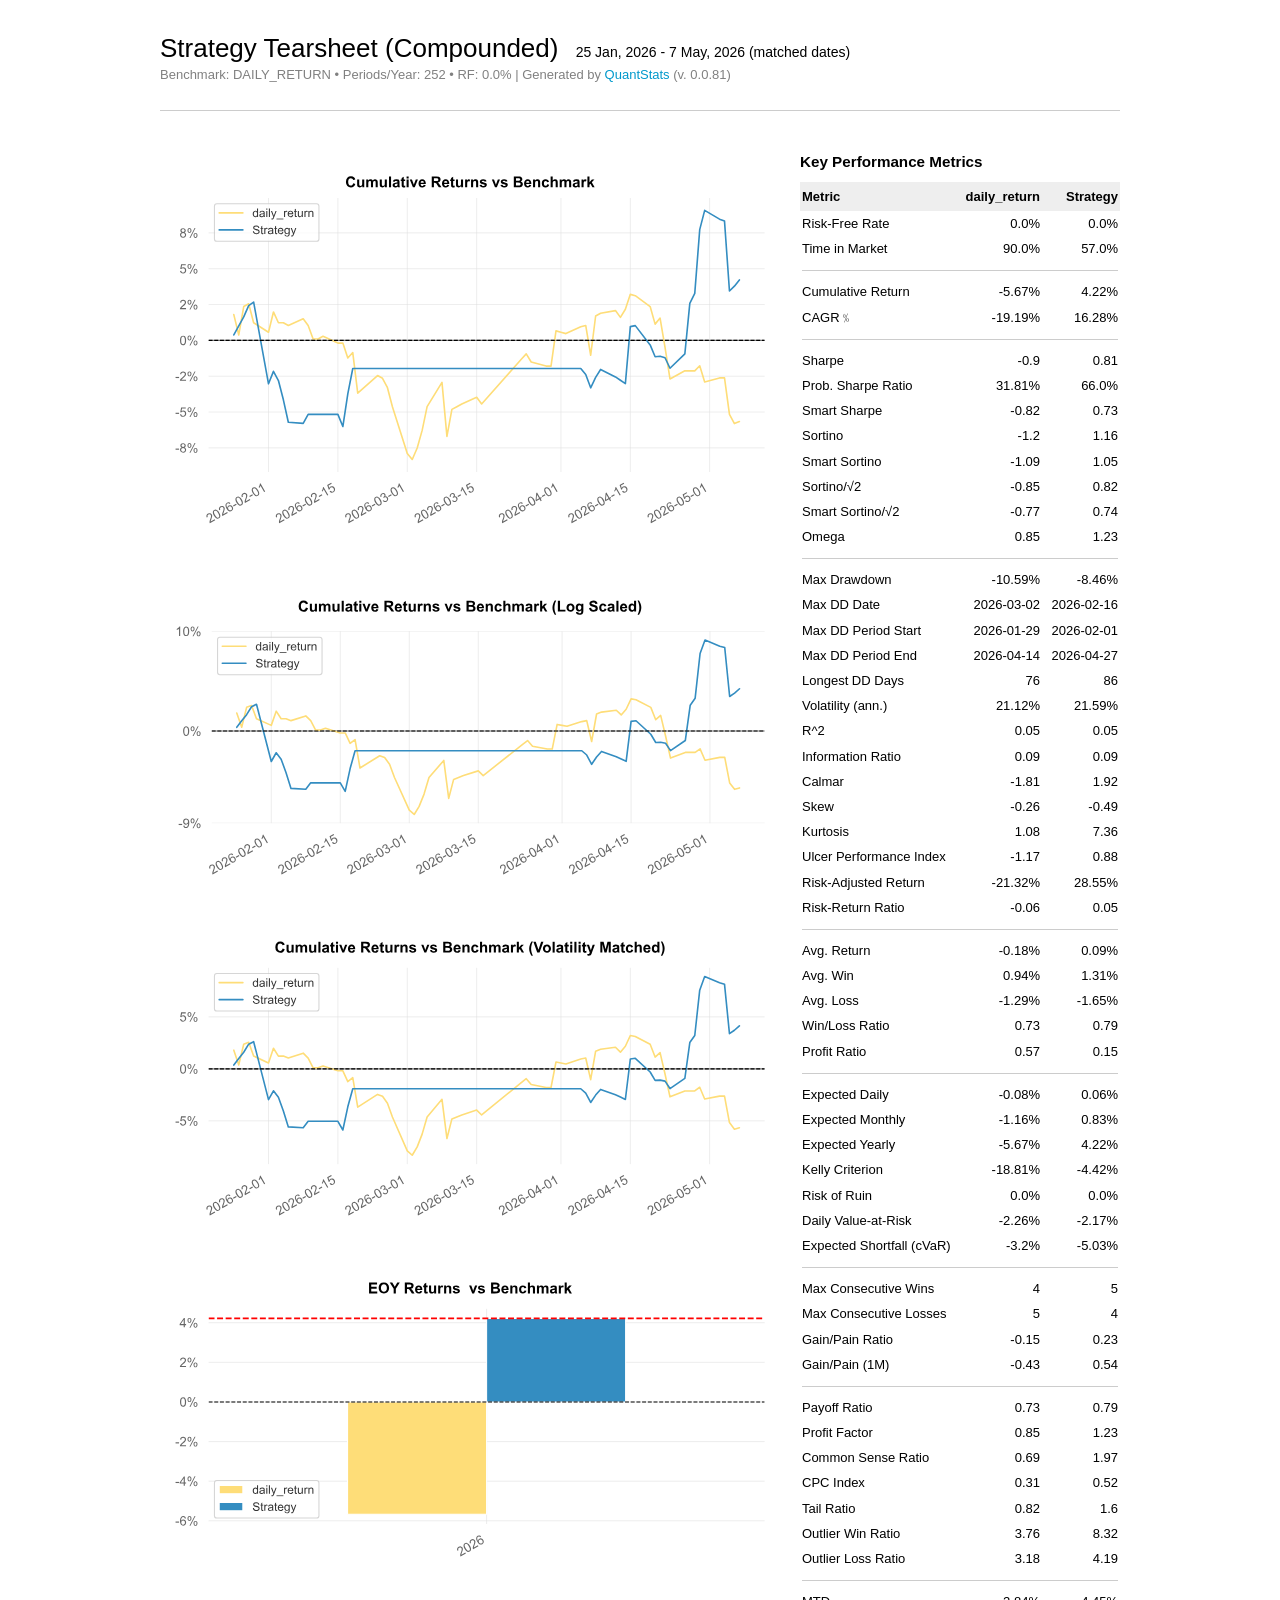
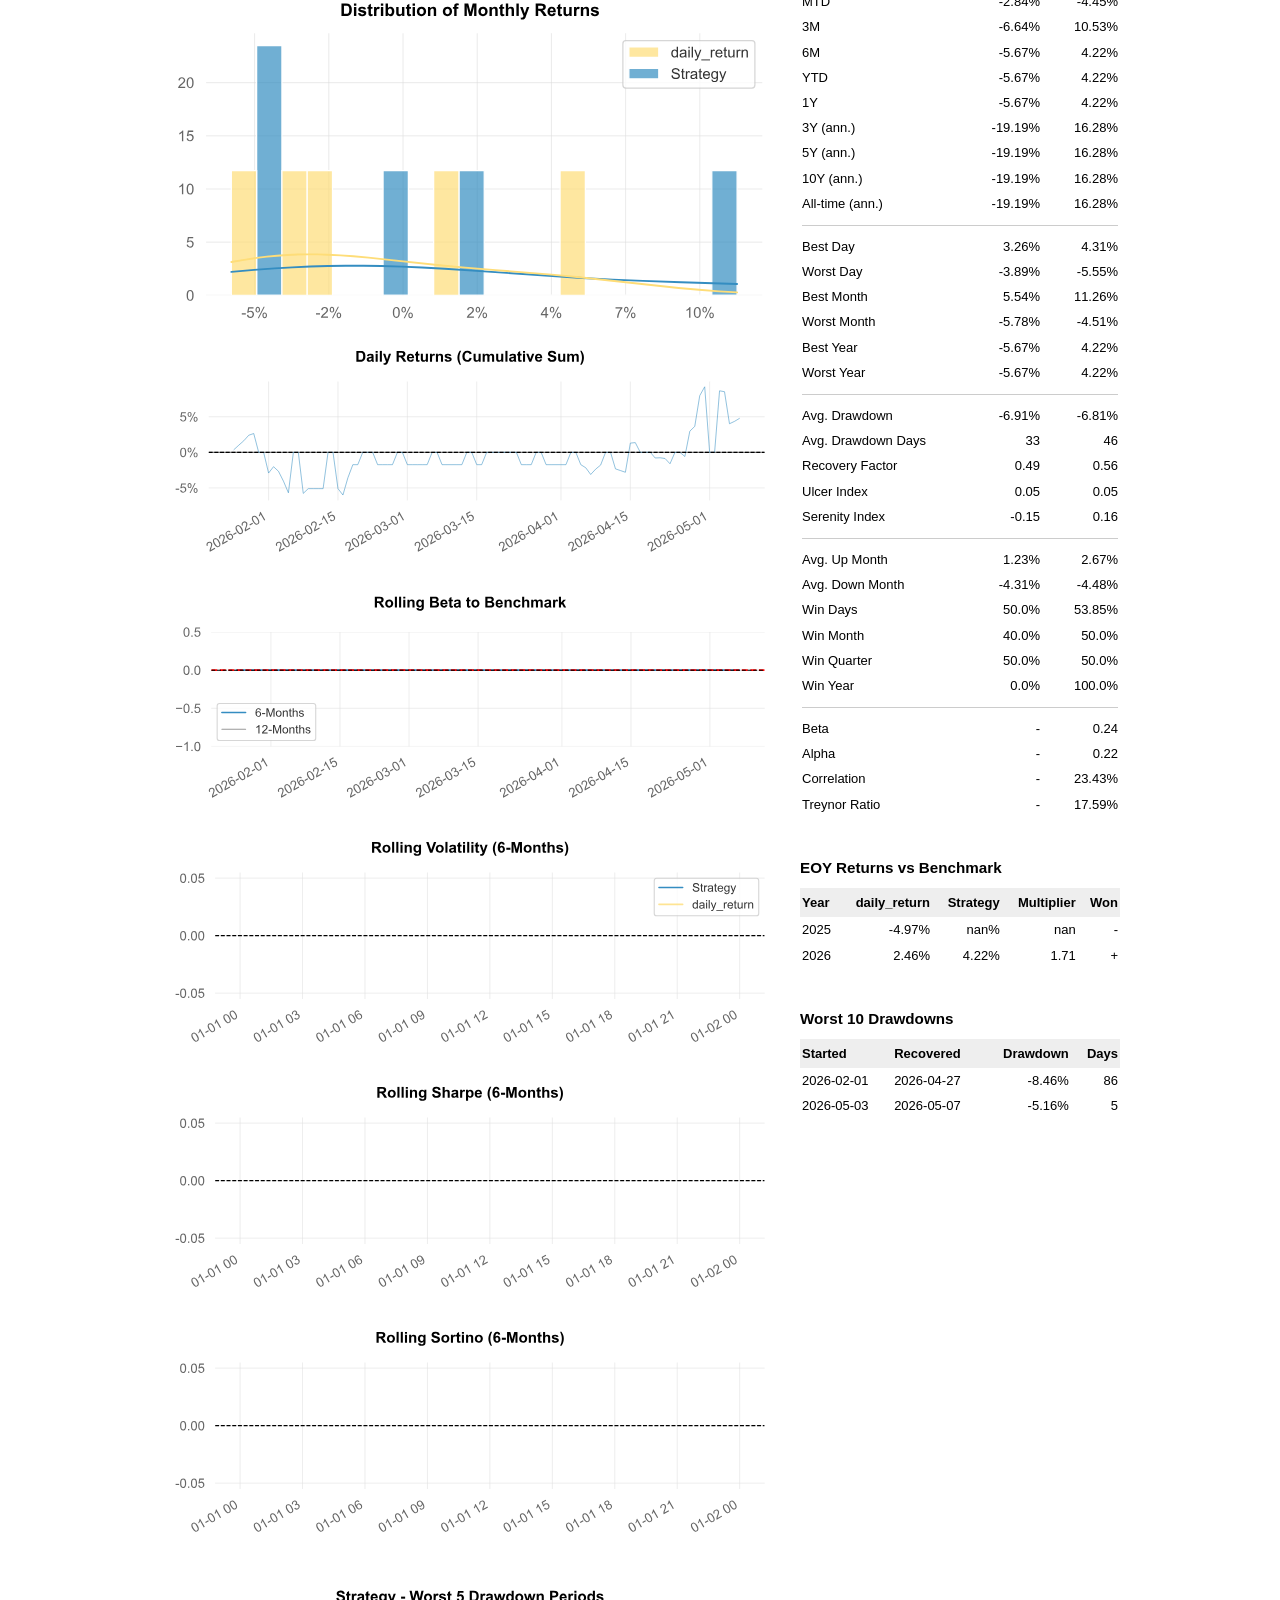
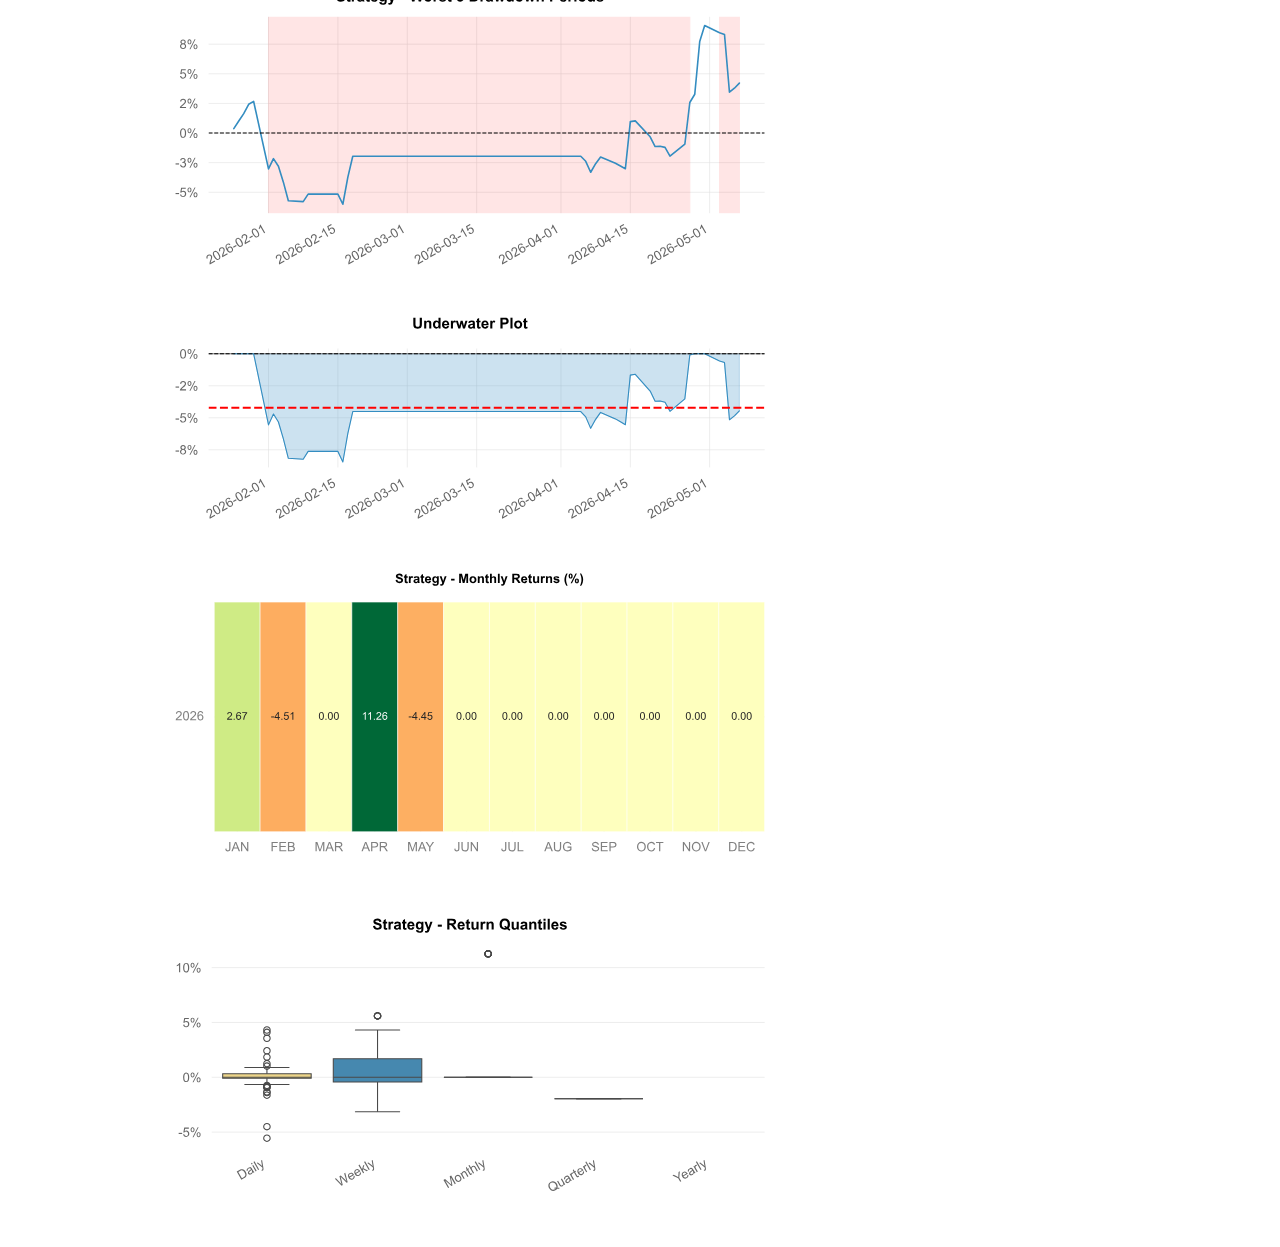
==== commit ce7cdab9: "." ====
--- a/reports/tasi_ai_backtest_report.html
+++ b/reports/tasi_ai_backtest_report.html
@@ -20,7 +20,7 @@
 
     <div class="container">
 
-        <h1>استراتيجية تاسي الذكية ضد المعيار (Compounded) <dt>25 Jan, 2026 -  5 May, 2026 (matched dates)</dt></h1>
+        <h1>Strategy Tearsheet (Compounded) <dt>25 Jan, 2026 -  7 May, 2026 (matched dates)</dt></h1>
         <h4>Benchmark: DAILY_RETURN &bull; Periods/Year: 252 &bull; RF: 0.0% |  Generated by <a href="http://quantstats.io" target="quantstats">QuantStats</a> (v. 0.0.81)</h4>
         <hr>
 
@@ -35,7 +35,7 @@
   <rdf:RDF xmlns:dc="http://purl.org/dc/elements/1.1/" xmlns:cc="http://creativecommons.org/ns#" xmlns:rdf="http://www.w3.org/1999/02/22-rdf-syntax-ns#">
    <cc:Work>
     <dc:type rdf:resource="http://purl.org/dc/dcmitype/StillImage"/>
-    <dc:date>2026-05-06T02:10:27.528594</dc:date>
+    <dc:date>2026-05-07T15:59:44.388330</dc:date>
     <dc:format>image/svg+xml</dc:format>
     <dc:creator>
      <cc:Agent>
@@ -59,23 +59,23 @@
   </g>
   <g id="axes_1">
    <g id="patch_2">
-    <path d="M 47.966 296.065926 
+    <path d="M 45.086 296.065926 
 L 561.744 296.065926 
 L 561.744 41.472 
-L 47.966 41.472 
+L 45.086 41.472 
 z
 " style="fill: #ffffff"/>
    </g>
    <g id="matplotlib.axis_1">
     <g id="xtick_1">
      <g id="line2d_1">
-      <path d="M 104.014509 296.065926 
-L 104.014509 41.472 
-" clip-path="url(#pe144dbff43)" style="fill: none; stroke: #dddddd; stroke-width: 0.5; stroke-linecap: round"/>
+      <path d="M 100.80402 296.065926 
+L 100.80402 41.472 
+" clip-path="url(#p7682bf0340)" style="fill: none; stroke: #dddddd; stroke-width: 0.5; stroke-linecap: round"/>
      </g>
      <g id="text_1">
       <!-- 2026-02-01 -->
-      <g style="fill: #666666" transform="translate(49.215735 344.01039) rotate(-30) scale(0.121 -0.121)">
+      <g style="fill: #666666" transform="translate(46.005245 344.01039) rotate(-30) scale(0.121 -0.121)">
        <defs>
         <path id="ArialMT-32" d="M 3222 541 
 L 3222 0 
@@ -195,13 +195,13 @@
     </g>
     <g id="xtick_2">
      <g id="line2d_2">
-      <path d="M 169.404436 296.065926 
-L 169.404436 41.472 
-" clip-path="url(#pe144dbff43)" style="fill: none; stroke: #dddddd; stroke-width: 0.5; stroke-linecap: round"/>
+      <path d="M 165.27115 296.065926 
+L 165.27115 41.472 
+" clip-path="url(#p7682bf0340)" style="fill: none; stroke: #dddddd; stroke-width: 0.5; stroke-linecap: round"/>
      </g>
      <g id="text_2">
       <!-- 2026-02-15 -->
-      <g style="fill: #666666" transform="translate(114.605662 344.01039) rotate(-30) scale(0.121 -0.121)">
+      <g style="fill: #666666" transform="translate(110.472376 344.01039) rotate(-30) scale(0.121 -0.121)">
        <defs>
         <path id="ArialMT-35" d="M 266 1200 
 L 856 1250 
@@ -244,13 +244,13 @@
     </g>
     <g id="xtick_3">
      <g id="line2d_3">
-      <path d="M 234.794364 296.065926 
-L 234.794364 41.472 
-" clip-path="url(#pe144dbff43)" style="fill: none; stroke: #dddddd; stroke-width: 0.5; stroke-linecap: round"/>
+      <path d="M 229.73828 296.065926 
+L 229.73828 41.472 
+" clip-path="url(#p7682bf0340)" style="fill: none; stroke: #dddddd; stroke-width: 0.5; stroke-linecap: round"/>
      </g>
      <g id="text_3">
       <!-- 2026-03-01 -->
-      <g style="fill: #666666" transform="translate(179.99559 344.01039) rotate(-30) scale(0.121 -0.121)">
+      <g style="fill: #666666" transform="translate(174.939506 344.01039) rotate(-30) scale(0.121 -0.121)">
        <defs>
         <path id="ArialMT-33" d="M 269 1209 
 L 831 1284 
@@ -301,13 +301,13 @@
     </g>
     <g id="xtick_4">
      <g id="line2d_4">
-      <path d="M 300.184291 296.065926 
-L 300.184291 41.472 
-" clip-path="url(#pe144dbff43)" style="fill: none; stroke: #dddddd; stroke-width: 0.5; stroke-linecap: round"/>
+      <path d="M 294.20541 296.065926 
+L 294.20541 41.472 
+" clip-path="url(#p7682bf0340)" style="fill: none; stroke: #dddddd; stroke-width: 0.5; stroke-linecap: round"/>
      </g>
      <g id="text_4">
       <!-- 2026-03-15 -->
-      <g style="fill: #666666" transform="translate(245.385517 344.01039) rotate(-30) scale(0.121 -0.121)">
+      <g style="fill: #666666" transform="translate(239.406636 344.01039) rotate(-30) scale(0.121 -0.121)">
        <use xlink:href="#ArialMT-32"/>
        <use xlink:href="#ArialMT-30" transform="translate(55.615234 0)"/>
        <use xlink:href="#ArialMT-32" transform="translate(111.230469 0)"/>
@@ -323,13 +323,13 @@
     </g>
     <g id="xtick_5">
      <g id="line2d_5">
-      <path d="M 379.586345 296.065926 
-L 379.586345 41.472 
-" clip-path="url(#pe144dbff43)" style="fill: none; stroke: #dddddd; stroke-width: 0.5; stroke-linecap: round"/>
+      <path d="M 372.486925 296.065926 
+L 372.486925 41.472 
+" clip-path="url(#p7682bf0340)" style="fill: none; stroke: #dddddd; stroke-width: 0.5; stroke-linecap: round"/>
      </g>
      <g id="text_5">
       <!-- 2026-04-01 -->
-      <g style="fill: #666666" transform="translate(324.787571 344.01039) rotate(-30) scale(0.121 -0.121)">
+      <g style="fill: #666666" transform="translate(317.688151 344.01039) rotate(-30) scale(0.121 -0.121)">
        <defs>
         <path id="ArialMT-34" d="M 2069 0 
 L 2069 1097 
@@ -366,13 +366,13 @@
     </g>
     <g id="xtick_6">
      <g id="line2d_6">
-      <path d="M 444.976273 296.065926 
-L 444.976273 41.472 
-" clip-path="url(#pe144dbff43)" style="fill: none; stroke: #dddddd; stroke-width: 0.5; stroke-linecap: round"/>
+      <path d="M 436.954055 296.065926 
+L 436.954055 41.472 
+" clip-path="url(#p7682bf0340)" style="fill: none; stroke: #dddddd; stroke-width: 0.5; stroke-linecap: round"/>
      </g>
      <g id="text_6">
       <!-- 2026-04-15 -->
-      <g style="fill: #666666" transform="translate(390.177499 344.01039) rotate(-30) scale(0.121 -0.121)">
+      <g style="fill: #666666" transform="translate(382.155281 344.01039) rotate(-30) scale(0.121 -0.121)">
        <use xlink:href="#ArialMT-32"/>
        <use xlink:href="#ArialMT-30" transform="translate(55.615234 0)"/>
        <use xlink:href="#ArialMT-32" transform="translate(111.230469 0)"/>
@@ -388,13 +388,13 @@
     </g>
     <g id="xtick_7">
      <g id="line2d_7">
-      <path d="M 519.707618 296.065926 
-L 519.707618 41.472 
-" clip-path="url(#pe144dbff43)" style="fill: none; stroke: #dddddd; stroke-width: 0.5; stroke-linecap: round"/>
+      <path d="M 510.630775 296.065926 
+L 510.630775 41.472 
+" clip-path="url(#p7682bf0340)" style="fill: none; stroke: #dddddd; stroke-width: 0.5; stroke-linecap: round"/>
      </g>
      <g id="text_7">
       <!-- 2026-05-01 -->
-      <g style="fill: #666666" transform="translate(464.908844 344.01039) rotate(-30) scale(0.121 -0.121)">
+      <g style="fill: #666666" transform="translate(455.832001 344.01039) rotate(-30) scale(0.121 -0.121)">
        <use xlink:href="#ArialMT-32"/>
        <use xlink:href="#ArialMT-30" transform="translate(55.615234 0)"/>
        <use xlink:href="#ArialMT-32" transform="translate(111.230469 0)"/>
@@ -412,14 +412,54 @@
    <g id="matplotlib.axis_2">
     <g id="ytick_1">
      <g id="line2d_8">
-      <path d="M 47.966 253.873077 
-L 561.744 253.873077 
-" clip-path="url(#pe144dbff43)" style="fill: none; stroke: #dddddd; stroke-width: 0.5; stroke-linecap: round"/>
+      <path d="M 45.086 273.711204 
+L 561.744 273.711204 
+" clip-path="url(#p7682bf0340)" style="fill: none; stroke: #dddddd; stroke-width: 0.5; stroke-linecap: round"/>
      </g>
      <g id="text_8">
-      <!-- -5% -->
-      <g style="fill: #666666" transform="translate(16.948797 258.203554) scale(0.121 -0.121)">
+      <!-- -8% -->
+      <g style="fill: #666666" transform="translate(14.068797 278.04168) scale(0.121 -0.121)">
        <defs>
+        <path id="ArialMT-38" d="M 1131 2484 
+Q 781 2613 612 2850 
+Q 444 3088 444 3419 
+Q 444 3919 803 4259 
+Q 1163 4600 1759 4600 
+Q 2359 4600 2725 4251 
+Q 3091 3903 3091 3403 
+Q 3091 3084 2923 2848 
+Q 2756 2613 2416 2484 
+Q 2838 2347 3058 2040 
+Q 3278 1734 3278 1309 
+Q 3278 722 2862 322 
+Q 2447 -78 1769 -78 
+Q 1091 -78 675 323 
+Q 259 725 259 1325 
+Q 259 1772 486 2073 
+Q 713 2375 1131 2484 
+z
+M 1019 3438 
+Q 1019 3113 1228 2906 
+Q 1438 2700 1772 2700 
+Q 2097 2700 2305 2904 
+Q 2513 3109 2513 3406 
+Q 2513 3716 2298 3927 
+Q 2084 4138 1766 4138 
+Q 1444 4138 1231 3931 
+Q 1019 3725 1019 3438 
+z
+M 838 1322 
+Q 838 1081 952 856 
+Q 1066 631 1291 507 
+Q 1516 384 1775 384 
+Q 2178 384 2440 643 
+Q 2703 903 2703 1303 
+Q 2703 1709 2433 1975 
+Q 2163 2241 1756 2241 
+Q 1359 2241 1098 1978 
+Q 838 1716 838 1322 
+z
+" transform="scale(0.015625)"/>
         <path id="ArialMT-25" d="M 372 3481 
 Q 372 3972 619 4315 
 Q 866 4659 1334 4659 
@@ -469,243 +509,275 @@
 " transform="scale(0.015625)"/>
        </defs>
        <use xlink:href="#ArialMT-2d"/>
+       <use xlink:href="#ArialMT-38" transform="translate(33.300781 0)"/>
+       <use xlink:href="#ArialMT-25" transform="translate(88.916016 0)"/>
+      </g>
+     </g>
+    </g>
+    <g id="ytick_2">
+     <g id="line2d_9">
+      <path d="M 45.086 240.421462 
+L 561.744 240.421462 
+" clip-path="url(#p7682bf0340)" style="fill: none; stroke: #dddddd; stroke-width: 0.5; stroke-linecap: round"/>
+     </g>
+     <g id="text_9">
+      <!-- -5% -->
+      <g style="fill: #666666" transform="translate(14.068797 244.751939) scale(0.121 -0.121)">
+       <use xlink:href="#ArialMT-2d"/>
        <use xlink:href="#ArialMT-35" transform="translate(33.300781 0)"/>
        <use xlink:href="#ArialMT-25" transform="translate(88.916016 0)"/>
       </g>
      </g>
     </g>
-    <g id="ytick_2">
-     <g id="line2d_9">
-      <path d="M 47.966 207.614917 
-L 561.744 207.614917 
-" clip-path="url(#pe144dbff43)" style="fill: none; stroke: #dddddd; stroke-width: 0.5; stroke-linecap: round"/>
-     </g>
-     <g id="text_9">
+    <g id="ytick_3">
+     <g id="line2d_10">
+      <path d="M 45.086 207.131721 
+L 561.744 207.131721 
+" clip-path="url(#p7682bf0340)" style="fill: none; stroke: #dddddd; stroke-width: 0.5; stroke-linecap: round"/>
+     </g>
+     <g id="text_10">
+      <!-- -2% -->
+      <g style="fill: #666666" transform="translate(14.068797 211.462197) scale(0.121 -0.121)">
+       <use xlink:href="#ArialMT-2d"/>
+       <use xlink:href="#ArialMT-32" transform="translate(33.300781 0)"/>
+       <use xlink:href="#ArialMT-25" transform="translate(88.916016 0)"/>
+      </g>
+     </g>
+    </g>
+    <g id="ytick_4">
+     <g id="line2d_11">
+      <path d="M 45.086 173.841979 
+L 561.744 173.841979 
+" clip-path="url(#p7682bf0340)" style="fill: none; stroke: #dddddd; stroke-width: 0.5; stroke-linecap: round"/>
+     </g>
+     <g id="text_11">
       <!-- 0% -->
-      <g style="fill: #666666" transform="translate(20.977719 211.945394) scale(0.121 -0.121)">
+      <g style="fill: #666666" transform="translate(18.097719 178.172456) scale(0.121 -0.121)">
        <use xlink:href="#ArialMT-30"/>
        <use xlink:href="#ArialMT-25" transform="translate(55.615234 0)"/>
       </g>
      </g>
     </g>
-    <g id="ytick_3">
-     <g id="line2d_10">
-      <path d="M 47.966 161.356757 
-L 561.744 161.356757 
-" clip-path="url(#pe144dbff43)" style="fill: none; stroke: #dddddd; stroke-width: 0.5; stroke-linecap: round"/>
-     </g>
-     <g id="text_10">
+    <g id="ytick_5">
+     <g id="line2d_12">
+      <path d="M 45.086 140.552237 
+L 561.744 140.552237 
+" clip-path="url(#p7682bf0340)" style="fill: none; stroke: #dddddd; stroke-width: 0.5; stroke-linecap: round"/>
+     </g>
+     <g id="text_12">
+      <!-- 2% -->
+      <g style="fill: #666666" transform="translate(18.097719 144.882714) scale(0.121 -0.121)">
+       <use xlink:href="#ArialMT-32"/>
+       <use xlink:href="#ArialMT-25" transform="translate(55.615234 0)"/>
+      </g>
+     </g>
+    </g>
+    <g id="ytick_6">
+     <g id="line2d_13">
+      <path d="M 45.086 107.262496 
+L 561.744 107.262496 
+" clip-path="url(#p7682bf0340)" style="fill: none; stroke: #dddddd; stroke-width: 0.5; stroke-linecap: round"/>
+     </g>
+     <g id="text_13">
       <!-- 5% -->
-      <g style="fill: #666666" transform="translate(20.977719 165.687233) scale(0.121 -0.121)">
+      <g style="fill: #666666" transform="translate(18.097719 111.592972) scale(0.121 -0.121)">
        <use xlink:href="#ArialMT-35"/>
        <use xlink:href="#ArialMT-25" transform="translate(55.615234 0)"/>
       </g>
      </g>
     </g>
-    <g id="ytick_4">
-     <g id="line2d_11">
-      <path d="M 47.966 115.098596 
-L 561.744 115.098596 
-" clip-path="url(#pe144dbff43)" style="fill: none; stroke: #dddddd; stroke-width: 0.5; stroke-linecap: round"/>
-     </g>
-     <g id="text_11">
-      <!-- 10% -->
-      <g style="fill: #666666" transform="translate(14.248984 119.429073) scale(0.121 -0.121)">
-       <use xlink:href="#ArialMT-31"/>
-       <use xlink:href="#ArialMT-30" transform="translate(55.615234 0)"/>
-       <use xlink:href="#ArialMT-25" transform="translate(111.230469 0)"/>
+    <g id="ytick_7">
+     <g id="line2d_14">
+      <path d="M 45.086 73.972754 
+L 561.744 73.972754 
+" clip-path="url(#p7682bf0340)" style="fill: none; stroke: #dddddd; stroke-width: 0.5; stroke-linecap: round"/>
+     </g>
+     <g id="text_14">
+      <!-- 8% -->
+      <g style="fill: #666666" transform="translate(18.097719 78.303231) scale(0.121 -0.121)">
+       <use xlink:href="#ArialMT-38"/>
+       <use xlink:href="#ArialMT-25" transform="translate(55.615234 0)"/>
       </g>
      </g>
     </g>
-    <g id="ytick_5">
-     <g id="line2d_12">
-      <path d="M 47.966 68.840436 
-L 561.744 68.840436 
-" clip-path="url(#pe144dbff43)" style="fill: none; stroke: #dddddd; stroke-width: 0.5; stroke-linecap: round"/>
-     </g>
-     <g id="text_12">
-      <!-- 15% -->
-      <g style="fill: #666666" transform="translate(14.248984 73.170913) scale(0.121 -0.121)">
-       <use xlink:href="#ArialMT-31"/>
-       <use xlink:href="#ArialMT-35" transform="translate(55.615234 0)"/>
-       <use xlink:href="#ArialMT-25" transform="translate(111.230469 0)"/>
-      </g>
-     </g>
-    </g>
-   </g>
-   <g id="line2d_13">
-    <path d="M 47.966 207.614917 
-L 561.744 207.614917 
-" clip-path="url(#pe144dbff43)" style="fill: none; stroke: #808080; stroke-linecap: round"/>
-   </g>
-   <g id="line2d_14">
-    <path d="M 71.319545 191.016097 
-L 75.990255 204.120392 
-L 80.660964 185.774459 
-L 85.331673 184.027146 
-L 90.002382 196.257835 
-L 104.014509 202.373179 
-L 108.685218 189.268884 
-L 113.355927 196.257835 
-L 118.026636 196.257835 
-L 122.697345 198.005047 
-L 136.709473 193.637016 
-L 141.380182 198.005047 
-L 146.050891 206.741311 
-L 150.7216 206.741311 
-L 155.392309 204.993998 
-L 169.404436 209.36213 
-L 174.075145 209.36213 
-L 178.745855 218.971999 
-L 183.416564 215.477474 
-L 188.087273 241.686064 
-L 206.770109 230.328982 
-L 211.440818 232.076294 
-L 216.111527 238.191639 
-L 220.782236 250.422227 
-L 234.794364 280.562146 
-L 239.465073 284.493474 
-L 244.135782 277.067621 
-L 248.806491 265.710638 
-L 253.4772 250.422227 
-L 267.489327 234.697113 
-L 272.160036 269.641867 
-L 276.830745 252.16954 
-L 281.501455 250.422227 
-L 286.172164 248.675015 
-L 300.184291 244.306883 
-L 304.855 248.675015 
-L 342.220673 219.845606 
-L 346.891382 216.35108 
-L 351.562091 221.592818 
-L 365.574218 224.213637 
-L 370.244927 224.213637 
-L 374.915636 201.499573 
-L 379.586345 202.373179 
-L 384.257055 203.246785 
-L 398.269182 198.878754 
-L 402.939891 198.005047 
-L 407.6106 217.224687 
-L 412.281309 191.889703 
-L 416.952018 190.14249 
-L 430.964145 188.395278 
-L 435.634855 192.763409 
-L 440.305564 187.521671 
-L 444.976273 177.911802 
-L 449.646982 178.785408 
-L 463.659109 185.774459 
-L 468.329818 197.131441 
-L 473.000527 193.200213 
-L 477.671236 212.2014 
-L 482.341945 232.513098 
-L 496.354073 227.27136 
-L 501.024782 227.27136 
-L 505.695491 227.27136 
-L 510.3662 223.995286 
-L 515.036909 234.478662 
-L 529.049036 231.857843 
-L 533.719745 231.857843 
-L 538.390455 231.857843 
-" clip-path="url(#pe144dbff43)" style="fill: none; stroke: #fedd78; stroke-width: 1.5; stroke-linecap: round"/>
    </g>
    <g id="line2d_15">
-    <path d="M 71.319545 170.902126 
-L 75.990255 170.902126 
-L 80.660964 170.902126 
-L 85.331673 170.902126 
-L 90.002382 188.078467 
-L 104.014509 188.078467 
-L 108.685218 182.35302 
-L 113.355927 188.078467 
-L 118.026636 188.078467 
-L 122.697345 188.078467 
-L 136.709473 188.078467 
-L 141.380182 188.078467 
-L 146.050891 188.078467 
-L 150.7216 188.078467 
-L 155.392309 188.078467 
-L 169.404436 188.078467 
-L 174.075145 188.078467 
-L 178.745855 188.078467 
-L 183.416564 188.078467 
-L 188.087273 188.078467 
-L 206.770109 188.078467 
-L 211.440818 188.078467 
-L 216.111527 188.078467 
-L 220.782236 188.078467 
-L 234.794364 188.078467 
-L 239.465073 188.078467 
-L 244.135782 188.078467 
-L 248.806491 188.078467 
-L 253.4772 188.078467 
-L 267.489327 188.078467 
-L 272.160036 188.078467 
-L 276.830745 188.078467 
-L 281.501455 188.078467 
-L 286.172164 188.078467 
-L 300.184291 188.078467 
-L 304.855 188.078467 
-L 342.220673 188.078467 
-L 346.891382 188.078467 
-L 351.562091 188.078467 
-L 365.574218 188.078467 
-L 370.244927 188.078467 
-L 374.915636 121.834326 
-L 379.586345 121.834326 
-L 384.257055 121.834326 
-L 398.269182 121.834326 
-L 402.939891 121.834326 
-L 407.6106 121.834326 
-L 412.281309 121.834326 
-L 416.952018 97.795182 
-L 430.964145 97.795182 
-L 435.634855 97.795182 
-L 440.305564 97.795182 
-L 444.976273 97.795182 
-L 449.646982 97.795182 
-L 463.659109 97.795182 
-L 468.329818 116.113447 
-L 473.000527 116.113447 
-L 477.671236 126.94064 
-L 482.341945 134.87764 
-L 496.354073 86.786097 
-L 501.024782 86.786097 
-L 505.695491 86.786097 
-L 510.3662 81.162489 
-L 515.036909 86.786097 
-L 529.049036 53.044451 
-L 533.719745 53.044451 
-L 538.390455 53.044451 
-" clip-path="url(#pe144dbff43)" style="fill: none; stroke: #348dc1; stroke-width: 1.5; stroke-linecap: round"/>
+    <path d="M 45.086 173.841979 
+L 561.744 173.841979 
+" clip-path="url(#p7682bf0340)" style="fill: none; stroke: #808080; stroke-linecap: round"/>
    </g>
    <g id="line2d_16">
-    <path d="M 47.966 207.614917 
-L 561.744 207.614917 
-" clip-path="url(#pe144dbff43)" style="fill: none; stroke-dasharray: 3.7,1.6; stroke-dashoffset: 0; stroke: #000000"/>
+    <path d="M 68.570455 149.951256 
+L 73.17525 168.8123 
+L 77.780045 142.406954 
+L 82.38484 139.892043 
+L 86.989635 157.495703 
+L 100.80402 166.297533 
+L 105.408815 147.436489 
+L 110.01361 157.495703 
+L 114.618405 157.495703 
+L 119.2232 160.01047 
+L 133.037585 153.723551 
+L 137.64238 160.01047 
+L 142.247175 172.584595 
+L 146.85197 172.584595 
+L 151.456765 170.069684 
+L 165.27115 176.356746 
+L 169.875945 176.356746 
+L 174.48074 190.188255 
+L 179.085535 185.158577 
+L 183.69033 222.880664 
+L 202.10951 206.534388 
+L 206.714305 209.049299 
+L 211.3191 217.851129 
+L 215.923895 235.454645 
+L 229.73828 278.835104 
+L 234.343075 284.493474 
+L 238.94787 273.805425 
+L 243.552665 257.459292 
+L 248.15746 235.454645 
+L 261.971845 212.82145 
+L 266.57664 263.117519 
+L 271.181435 237.969557 
+L 275.78623 235.454645 
+L 280.391025 232.939878 
+L 294.20541 226.652815 
+L 298.810205 232.939878 
+L 335.648565 191.445639 
+L 340.25336 186.41596 
+L 344.858155 193.960407 
+L 358.67254 197.732558 
+L 363.277335 197.732558 
+L 367.88213 165.040149 
+L 372.486925 166.297533 
+L 377.09172 167.554916 
+L 390.906105 161.267998 
+L 395.5109 160.01047 
+L 400.115695 187.673344 
+L 404.72049 151.20864 
+L 409.325285 148.693873 
+L 423.13967 146.179105 
+L 427.744465 152.466168 
+L 432.34926 144.921721 
+L 436.954055 131.090213 
+L 441.55885 132.347596 
+L 455.373235 142.406954 
+L 459.97803 158.753086 
+L 464.582825 153.09486 
+L 469.18762 180.443316 
+L 473.792415 209.677991 
+L 487.6068 202.133545 
+L 492.211595 202.133545 
+L 496.81639 202.133545 
+L 501.421185 197.418284 
+L 506.02598 212.507033 
+L 519.840365 208.734881 
+L 524.44516 208.734881 
+L 529.049955 242.684818 
+L 533.65475 251.17223 
+L 538.259545 249.286154 
+" clip-path="url(#p7682bf0340)" style="fill: none; stroke: #fedd78; stroke-width: 1.5; stroke-linecap: round"/>
+   </g>
+   <g id="line2d_17">
+    <path d="M 68.570455 168.840704 
+L 73.17525 160.304261 
+L 77.780045 152.046962 
+L 82.38484 141.52597 
+L 86.989635 138.265616 
+L 100.80402 214.201114 
+L 105.408815 202.634084 
+L 110.01361 211.143878 
+L 114.618405 229.062249 
+L 119.2232 249.900383 
+L 133.037585 250.964573 
+L 137.64238 242.550871 
+L 142.247175 242.550871 
+L 146.85197 242.550871 
+L 151.456765 242.550871 
+L 165.27115 242.550871 
+L 169.875945 253.890601 
+L 174.48074 223.631515 
+L 179.085535 199.978491 
+L 183.69033 199.978491 
+L 202.10951 199.978491 
+L 206.714305 199.978491 
+L 211.3191 199.978491 
+L 215.923895 199.978491 
+L 229.73828 199.978491 
+L 234.343075 199.978491 
+L 238.94787 199.978491 
+L 243.552665 199.978491 
+L 248.15746 199.978491 
+L 261.971845 199.978491 
+L 266.57664 199.978491 
+L 271.181435 199.978491 
+L 275.78623 199.978491 
+L 280.391025 199.978491 
+L 294.20541 199.978491 
+L 298.810205 199.978491 
+L 335.648565 199.978491 
+L 340.25336 199.978491 
+L 344.858155 199.978491 
+L 358.67254 199.978491 
+L 363.277335 199.978491 
+L 367.88213 199.978491 
+L 372.486925 199.978491 
+L 377.09172 199.978491 
+L 390.906105 199.978491 
+L 395.5109 205.618589 
+L 400.115695 217.925885 
+L 404.72049 208.267424 
+L 409.325285 200.860038 
+L 423.13967 207.811408 
+L 427.744465 210.871185 
+L 432.34926 213.978291 
+L 436.954055 161.047567 
+L 441.55885 160.142197 
+L 455.373235 178.084378 
+L 459.97803 189.015524 
+L 464.582825 188.654637 
+L 469.18762 189.973117 
+L 473.792415 199.740073 
+L 487.6068 186.420264 
+L 492.211595 139.502304 
+L 496.81639 130.22952 
+L 501.421185 70.910356 
+L 506.02598 53.044451 
+L 519.840365 61.210823 
+L 524.44516 63.041152 
+L 529.049955 127.962632 
+L 533.65475 123.462146 
+L 538.259545 117.709319 
+" clip-path="url(#p7682bf0340)" style="fill: none; stroke: #348dc1; stroke-width: 1.5; stroke-linecap: round"/>
+   </g>
+   <g id="line2d_18">
+    <path d="M 45.086 173.841979 
+L 561.744 173.841979 
+" clip-path="url(#p7682bf0340)" style="fill: none; stroke-dasharray: 3.7,1.6; stroke-dashoffset: 0; stroke: #000000"/>
    </g>
    <g id="legend_1">
     <g id="patch_3">
-     <path d="M 55.666 81.783563 
-L 148.337563 81.783563 
-Q 150.537563 81.783563 150.537563 79.583563 
-L 150.537563 49.172 
-Q 150.537563 46.972 148.337563 46.972 
-L 55.666 46.972 
-Q 53.466 46.972 53.466 49.172 
-L 53.466 79.583563 
-Q 53.466 81.783563 55.666 81.783563 
+     <path d="M 52.786 81.783563 
+L 145.457563 81.783563 
+Q 147.657563 81.783563 147.657563 79.583563 
+L 147.657563 49.172 
+Q 147.657563 46.972 145.457563 46.972 
+L 52.786 46.972 
+Q 50.586 46.972 50.586 49.172 
+L 50.586 79.583563 
+Q 50.586 81.783563 52.786 81.783563 
 z
 " style="fill: #ffffff; opacity: 0.8; stroke: #cccccc; stroke-linejoin: miter"/>
     </g>
-    <g id="line2d_17">
-     <path d="M 57.866 55.395594 
-L 68.866 55.395594 
-L 79.866 55.395594 
+    <g id="line2d_19">
+     <path d="M 54.986 55.395594 
+L 65.986 55.395594 
+L 76.986 55.395594 
 " style="fill: none; stroke: #fedd78; stroke-width: 1.5; stroke-linecap: round"/>
     </g>
-    <g id="text_13">
+    <g id="text_15">
      <!-- daily_return -->
-     <g style="fill: #333333" transform="translate(88.666 59.245594) scale(0.11 -0.11)">
+     <g style="fill: #333333" transform="translate(85.786 59.245594) scale(0.11 -0.11)">
       <defs>
        <path id="ArialMT-64" d="M 2575 0 
 L 2575 419 
@@ -946,15 +1018,15 @@
       <use xlink:href="#ArialMT-6e" transform="translate(466.894531 0)"/>
      </g>
     </g>
-    <g id="line2d_18">
-     <path d="M 57.866 71.218406 
-L 68.866 71.218406 
-L 79.866 71.218406 
+    <g id="line2d_20">
+     <path d="M 54.986 71.218406 
+L 65.986 71.218406 
+L 76.986 71.218406 
 " style="fill: none; stroke: #348dc1; stroke-width: 1.5; stroke-linecap: round"/>
     </g>
-    <g id="text_14">
+    <g id="text_16">
      <!-- Strategy -->
-     <g style="fill: #333333" transform="translate(88.666 75.068406) scale(0.11 -0.11)">
+     <g style="fill: #333333" transform="translate(85.786 75.068406) scale(0.11 -0.11)">
       <defs>
        <path id="ArialMT-53" d="M 288 1472 
 L 859 1522 
@@ -1041,7 +1113,7 @@
     </g>
    </g>
   </g>
-  <g id="text_15">
+  <g id="text_17">
    <!-- Cumulative Returns vs Benchmark -->
    <g transform="translate(172.078906 31.620938) scale(0.14 -0.14)">
     <defs>
@@ -1475,8 +1547,8 @@
   </g>
  </g>
  <defs>
-  <clipPath id="pe144dbff43">
-   <rect x="47.966" y="41.472" width="513.778" height="254.593926"/>
+  <clipPath id="p7682bf0340">
+   <rect x="45.086" y="41.472" width="516.658" height="254.593926"/>
   </clipPath>
  </defs>
 </svg>
@@ -1491,7 +1563,7 @@
   <rdf:RDF xmlns:dc="http://purl.org/dc/elements/1.1/" xmlns:cc="http://creativecommons.org/ns#" xmlns:rdf="http://www.w3.org/1999/02/22-rdf-syntax-ns#">
    <cc:Work>
     <dc:type rdf:resource="http://purl.org/dc/dcmitype/StillImage"/>
-    <dc:date>2026-05-06T02:10:27.562571</dc:date>
+    <dc:date>2026-05-07T15:59:44.424269</dc:date>
     <dc:format>image/svg+xml</dc:format>
     <dc:creator>
      <cc:Agent>
@@ -1515,23 +1587,23 @@
   </g>
   <g id="axes_1">
    <g id="patch_2">
-    <path d="M 51.926 224.065926 
+    <path d="M 47.966 224.065926 
 L 561.744 224.065926 
 L 561.744 45.792 
-L 51.926 45.792 
+L 47.966 45.792 
 z
 " style="fill: #ffffff"/>
    </g>
    <g id="matplotlib.axis_1">
     <g id="xtick_1">
      <g id="line2d_1">
-      <path d="M 107.542509 224.065926 
-L 107.542509 45.792 
-" clip-path="url(#p705ab2c719)" style="fill: none; stroke: #dddddd; stroke-width: 0.5; stroke-linecap: round"/>
+      <path d="M 103.373431 224.065926 
+L 103.373431 45.792 
+" clip-path="url(#p1711a2e6c3)" style="fill: none; stroke: #dddddd; stroke-width: 0.5; stroke-linecap: round"/>
      </g>
      <g id="text_1">
       <!-- 2026-02-01 -->
-      <g style="fill: #666666" transform="translate(52.743735 272.01039) rotate(-30) scale(0.121 -0.121)">
+      <g style="fill: #666666" transform="translate(48.574657 272.01039) rotate(-30) scale(0.121 -0.121)">
        <defs>
         <path id="ArialMT-32" d="M 3222 541 
 L 3222 0 
@@ -1651,13 +1723,13 @@
     </g>
     <g id="xtick_2">
      <g id="line2d_2">
-      <path d="M 172.428436 224.065926 
-L 172.428436 45.792 
-" clip-path="url(#p705ab2c719)" style="fill: none; stroke: #dddddd; stroke-width: 0.5; stroke-linecap: round"/>
+      <path d="M 167.481203 224.065926 
+L 167.481203 45.792 
+" clip-path="url(#p1711a2e6c3)" style="fill: none; stroke: #dddddd; stroke-width: 0.5; stroke-linecap: round"/>
      </g>
      <g id="text_2">
       <!-- 2026-02-15 -->
-      <g style="fill: #666666" transform="translate(117.629662 272.01039) rotate(-30) scale(0.121 -0.121)">
+      <g style="fill: #666666" transform="translate(112.682429 272.01039) rotate(-30) scale(0.121 -0.121)">
        <defs>
         <path id="ArialMT-35" d="M 266 1200 
 L 856 1250 
@@ -1700,13 +1772,13 @@
     </g>
     <g id="xtick_3">
      <g id="line2d_3">
-      <path d="M 237.314364 224.065926 
-L 237.314364 45.792 
-" clip-path="url(#p705ab2c719)" style="fill: none; stroke: #dddddd; stroke-width: 0.5; stroke-linecap: round"/>
+      <path d="M 231.588975 224.065926 
+L 231.588975 45.792 
+" clip-path="url(#p1711a2e6c3)" style="fill: none; stroke: #dddddd; stroke-width: 0.5; stroke-linecap: round"/>
      </g>
      <g id="text_3">
       <!-- 2026-03-01 -->
-      <g style="fill: #666666" transform="translate(182.51559 272.01039) rotate(-30) scale(0.121 -0.121)">
+      <g style="fill: #666666" transform="translate(176.790201 272.01039) rotate(-30) scale(0.121 -0.121)">
        <defs>
         <path id="ArialMT-33" d="M 269 1209 
 L 831 1284 
@@ -1757,13 +1829,13 @@
     </g>
     <g id="xtick_4">
      <g id="line2d_4">
-      <path d="M 302.200291 224.065926 
-L 302.200291 45.792 
-" clip-path="url(#p705ab2c719)" style="fill: none; stroke: #dddddd; stroke-width: 0.5; stroke-linecap: round"/>
+      <path d="M 295.696747 224.065926 
+L 295.696747 45.792 
+" clip-path="url(#p1711a2e6c3)" style="fill: none; stroke: #dddddd; stroke-width: 0.5; stroke-linecap: round"/>
      </g>
      <g id="text_4">
       <!-- 2026-03-15 -->
-      <g style="fill: #666666" transform="translate(247.401517 272.01039) rotate(-30) scale(0.121 -0.121)">
+      <g style="fill: #666666" transform="translate(240.897973 272.01039) rotate(-30) scale(0.121 -0.121)">
        <use xlink:href="#ArialMT-32"/>
        <use xlink:href="#ArialMT-30" transform="translate(55.615234 0)"/>
        <use xlink:href="#ArialMT-32" transform="translate(111.230469 0)"/>
@@ -1779,13 +1851,13 @@
     </g>
     <g id="xtick_5">
      <g id="line2d_5">
-      <path d="M 380.990345 224.065926 
-L 380.990345 45.792 
-" clip-path="url(#p705ab2c719)" style="fill: none; stroke: #dddddd; stroke-width: 0.5; stroke-linecap: round"/>
+      <path d="M 373.541898 224.065926 
+L 373.541898 45.792 
+" clip-path="url(#p1711a2e6c3)" style="fill: none; stroke: #dddddd; stroke-width: 0.5; stroke-linecap: round"/>
      </g>
      <g id="text_5">
       <!-- 2026-04-01 -->
-      <g style="fill: #666666" transform="translate(326.191571 272.01039) rotate(-30) scale(0.121 -0.121)">
+      <g style="fill: #666666" transform="translate(318.743124 272.01039) rotate(-30) scale(0.121 -0.121)">
        <defs>
         <path id="ArialMT-34" d="M 2069 0 
 L 2069 1097 
@@ -1822,13 +1894,13 @@
     </g>
     <g id="xtick_6">
      <g id="line2d_6">
-      <path d="M 445.876273 224.065926 
-L 445.876273 45.792 
-" clip-path="url(#p705ab2c719)" style="fill: none; stroke: #dddddd; stroke-width: 0.5; stroke-linecap: round"/>
+      <path d="M 437.64967 224.065926 
+L 437.64967 45.792 
+" clip-path="url(#p1711a2e6c3)" style="fill: none; stroke: #dddddd; stroke-width: 0.5; stroke-linecap: round"/>
      </g>
      <g id="text_6">
       <!-- 2026-04-15 -->
-      <g style="fill: #666666" transform="translate(391.077499 272.01039) rotate(-30) scale(0.121 -0.121)">
+      <g style="fill: #666666" transform="translate(382.850896 272.01039) rotate(-30) scale(0.121 -0.121)">
        <use xlink:href="#ArialMT-32"/>
        <use xlink:href="#ArialMT-30" transform="translate(55.615234 0)"/>
        <use xlink:href="#ArialMT-32" transform="translate(111.230469 0)"/>
@@ -1844,13 +1916,13 @@
     </g>
     <g id="xtick_7">
      <g id="line2d_7">
-      <path d="M 520.031618 224.065926 
-L 520.031618 45.792 
-" clip-path="url(#p705ab2c719)" style="fill: none; stroke: #dddddd; stroke-width: 0.5; stroke-linecap: round"/>
+      <path d="M 510.915695 224.065926 
+L 510.915695 45.792 
+" clip-path="url(#p1711a2e6c3)" style="fill: none; stroke: #dddddd; stroke-width: 0.5; stroke-linecap: round"/>
      </g>
      <g id="text_7">
       <!-- 2026-05-01 -->
-      <g style="fill: #666666" transform="translate(465.232844 272.01039) rotate(-30) scale(0.121 -0.121)">
+      <g style="fill: #666666" transform="translate(456.116921 272.01039) rotate(-30) scale(0.121 -0.121)">
        <use xlink:href="#ArialMT-32"/>
        <use xlink:href="#ArialMT-30" transform="translate(55.615234 0)"/>
        <use xlink:href="#ArialMT-32" transform="translate(111.230469 0)"/>
@@ -1868,14 +1940,49 @@
    <g id="matplotlib.axis_2">
     <g id="ytick_1">
      <g id="line2d_8">
-      <path d="M 51.926 224.065926 
+      <path d="M 47.966 224.065926 
 L 561.744 224.065926 
-" clip-path="url(#p705ab2c719)" style="fill: none; stroke: #dddddd; stroke-width: 0.5; stroke-linecap: round"/>
+" clip-path="url(#p1711a2e6c3)" style="fill: none; stroke: #dddddd; stroke-width: 0.5; stroke-linecap: round"/>
      </g>
      <g id="text_8">
-      <!-- -10% -->
-      <g style="fill: #666666" transform="translate(14.180062 228.396402) scale(0.121 -0.121)">
+      <!-- -9% -->
+      <g style="fill: #666666" transform="translate(16.948797 228.396402) scale(0.121 -0.121)">
        <defs>
+        <path id="ArialMT-39" d="M 350 1059 
+L 891 1109 
+Q 959 728 1153 556 
+Q 1347 384 1650 384 
+Q 1909 384 2104 503 
+Q 2300 622 2425 820 
+Q 2550 1019 2634 1356 
+Q 2719 1694 2719 2044 
+Q 2719 2081 2716 2156 
+Q 2547 1888 2255 1720 
+Q 1963 1553 1622 1553 
+Q 1053 1553 659 1965 
+Q 266 2378 266 3053 
+Q 266 3750 677 4175 
+Q 1088 4600 1706 4600 
+Q 2153 4600 2523 4359 
+Q 2894 4119 3086 3673 
+Q 3278 3228 3278 2384 
+Q 3278 1506 3087 986 
+Q 2897 466 2520 194 
+Q 2144 -78 1638 -78 
+Q 1100 -78 759 220 
+Q 419 519 350 1059 
+z
+M 2653 3081 
+Q 2653 3566 2395 3850 
+Q 2138 4134 1775 4134 
+Q 1400 4134 1122 3828 
+Q 844 3522 844 3034 
+Q 844 2597 1108 2323 
+Q 1372 2050 1759 2050 
+Q 2150 2050 2401 2323 
+Q 2653 2597 2653 3081 
+z
+" transform="scale(0.015625)"/>
         <path id="ArialMT-25" d="M 372 3481 
 Q 372 3972 619 4315 
 Q 866 4659 1334 4659 
@@ -1925,21 +2032,20 @@
 " transform="scale(0.015625)"/>
        </defs>
        <use xlink:href="#ArialMT-2d"/>
-       <use xlink:href="#ArialMT-31" transform="translate(33.300781 0)"/>
-       <use xlink:href="#ArialMT-30" transform="translate(88.916016 0)"/>
-       <use xlink:href="#ArialMT-25" transform="translate(144.53125 0)"/>
+       <use xlink:href="#ArialMT-39" transform="translate(33.300781 0)"/>
+       <use xlink:href="#ArialMT-25" transform="translate(88.916016 0)"/>
       </g>
      </g>
     </g>
     <g id="ytick_2">
      <g id="line2d_9">
-      <path d="M 51.926 162.130008 
-L 561.744 162.130008 
-" clip-path="url(#p705ab2c719)" style="fill: none; stroke: #dddddd; stroke-width: 0.5; stroke-linecap: round"/>
+      <path d="M 47.966 138.481233 
+L 561.744 138.481233 
+" clip-path="url(#p1711a2e6c3)" style="fill: none; stroke: #dddddd; stroke-width: 0.5; stroke-linecap: round"/>
      </g>
      <g id="text_9">
       <!-- 0% -->
-      <g style="fill: #666666" transform="translate(24.937719 166.460484) scale(0.121 -0.121)">
+      <g style="fill: #666666" transform="translate(20.977719 142.81171) scale(0.121 -0.121)">
        <use xlink:href="#ArialMT-30"/>
        <use xlink:href="#ArialMT-25" transform="translate(55.615234 0)"/>
       </g>
@@ -1947,235 +2053,197 @@
     </g>
     <g id="ytick_3">
      <g id="line2d_10">
-      <path d="M 51.926 45.792 
+      <path d="M 47.966 45.792 
 L 561.744 45.792 
-" clip-path="url(#p705ab2c719)" style="fill: none; stroke: #dddddd; stroke-width: 0.5; stroke-linecap: round"/>
+" clip-path="url(#p1711a2e6c3)" style="fill: none; stroke: #dddddd; stroke-width: 0.5; stroke-linecap: round"/>
      </g>
      <g id="text_10">
-      <!-- 18% -->
-      <g style="fill: #666666" transform="translate(18.208984 50.122477) scale(0.121 -0.121)">
-       <defs>
-        <path id="ArialMT-38" d="M 1131 2484 
-Q 781 2613 612 2850 
-Q 444 3088 444 3419 
-Q 444 3919 803 4259 
-Q 1163 4600 1759 4600 
-Q 2359 4600 2725 4251 
-Q 3091 3903 3091 3403 
-Q 3091 3084 2923 2848 
-Q 2756 2613 2416 2484 
-Q 2838 2347 3058 2040 
-Q 3278 1734 3278 1309 
-Q 3278 722 2862 322 
-Q 2447 -78 1769 -78 
-Q 1091 -78 675 323 
-Q 259 725 259 1325 
-Q 259 1772 486 2073 
-Q 713 2375 1131 2484 
-z
-M 1019 3438 
-Q 1019 3113 1228 2906 
-Q 1438 2700 1772 2700 
-Q 2097 2700 2305 2904 
-Q 2513 3109 2513 3406 
-Q 2513 3716 2298 3927 
-Q 2084 4138 1766 4138 
-Q 1444 4138 1231 3931 
-Q 1019 3725 1019 3438 
-z
-M 838 1322 
-Q 838 1081 952 856 
-Q 1066 631 1291 507 
-Q 1516 384 1775 384 
-Q 2178 384 2440 643 
-Q 2703 903 2703 1303 
-Q 2703 1709 2433 1975 
-Q 2163 2241 1756 2241 
-Q 1359 2241 1098 1978 
-Q 838 1716 838 1322 
-z
-" transform="scale(0.015625)"/>
-       </defs>
+      <!-- 10% -->
+      <g style="fill: #666666" transform="translate(14.248984 50.122477) scale(0.121 -0.121)">
        <use xlink:href="#ArialMT-31"/>
-       <use xlink:href="#ArialMT-38" transform="translate(55.615234 0)"/>
+       <use xlink:href="#ArialMT-30" transform="translate(55.615234 0)"/>
        <use xlink:href="#ArialMT-25" transform="translate(111.230469 0)"/>
       </g>
      </g>
     </g>
    </g>
    <g id="line2d_11">
-    <path d="M 51.926 162.130008 
-L 561.744 162.130008 
-" clip-path="url(#p705ab2c719)" style="fill: none; stroke: #808080; stroke-linecap: round"/>
+    <path d="M 47.966 138.481233 
+L 561.744 138.481233 
+" clip-path="url(#p1711a2e6c3)" style="fill: none; stroke: #808080; stroke-linecap: round"/>
    </g>
    <g id="line2d_12">
-    <path d="M 75.099545 150.50704 
-L 79.734255 159.683041 
-L 84.368964 146.836696 
-L 89.003673 145.613178 
-L 93.638382 154.177455 
-L 107.542509 158.459593 
-L 112.177218 149.283592 
-L 116.811927 154.177455 
-L 121.446636 154.177455 
-L 126.081345 155.400903 
-L 139.985473 152.342283 
-L 144.620182 155.400903 
-L 149.254891 161.518284 
-L 153.8896 161.518284 
-L 158.524309 160.294765 
-L 172.428436 163.353456 
-L 177.063145 163.353456 
-L 181.697855 170.08256 
-L 186.332564 167.635594 
-L 190.967273 185.987596 
-L 209.506109 178.035043 
-L 214.140818 179.258561 
-L 218.775527 183.5407 
-L 223.410236 192.104907 
-L 237.314364 213.209737 
-L 241.949073 215.962565 
-L 246.583782 210.762771 
-L 251.218491 202.810288 
-L 255.8532 192.104907 
-L 269.757327 181.093734 
-L 274.392036 205.563046 
-L 279.026745 193.328425 
-L 283.661455 192.104907 
-L 288.296164 190.881459 
-L 302.200291 187.822768 
-L 306.835 190.881459 
-L 343.912673 170.694285 
-L 348.547382 168.247318 
-L 353.182091 171.917733 
-L 367.086218 173.752905 
-L 371.720927 173.752905 
-L 376.355636 157.847869 
-L 380.990345 158.459593 
-L 385.625055 159.071317 
-L 399.529182 156.012697 
-L 404.163891 155.400903 
-L 408.7986 168.859042 
-L 413.433309 151.118764 
-L 418.068018 149.895316 
-L 431.972145 148.671868 
-L 436.606855 151.730558 
-L 441.241564 148.060144 
-L 445.876273 141.331039 
-L 450.510982 141.942763 
-L 464.415109 146.836696 
-L 469.049818 154.789179 
-L 473.684527 152.036421 
-L 478.319236 165.341594 
-L 482.953945 179.564423 
-L 496.858073 175.894009 
-L 501.492782 175.894009 
-L 506.127491 175.894009 
-L 510.7622 173.600009 
-L 515.396909 180.940768 
-L 529.301036 179.105595 
-L 533.935745 179.105595 
-L 538.570455 179.105595 
-" clip-path="url(#p705ab2c719)" style="fill: none; stroke: #fedd78; stroke-width: 1.5; stroke-linecap: round"/>
+    <path d="M 71.319545 121.752268 
+L 75.898672 134.959309 
+L 80.477799 116.469533 
+L 85.056925 114.70852 
+L 89.636052 127.035105 
+L 103.373431 133.198397 
+L 107.952558 119.991356 
+L 112.531684 127.035105 
+L 117.110811 127.035105 
+L 121.689938 128.796017 
+L 135.427317 124.393737 
+L 140.006444 128.796017 
+L 144.58557 137.600777 
+L 149.164697 137.600777 
+L 153.743824 135.839765 
+L 167.481203 140.242145 
+L 172.06033 140.242145 
+L 176.639456 149.927362 
+L 181.218583 146.405438 
+L 185.797709 172.819519 
+L 204.114216 161.37339 
+L 208.693342 163.134403 
+L 213.272469 169.297695 
+L 217.851595 181.624179 
+L 231.588975 212.000413 
+L 236.168102 215.962565 
+L 240.747228 208.478488 
+L 245.326355 197.03246 
+L 249.905481 181.624179 
+L 263.642861 165.775771 
+L 268.221988 200.994512 
+L 272.801114 183.385192 
+L 277.380241 181.624179 
+L 281.959367 179.863267 
+L 295.696747 175.460887 
+L 300.275873 179.863267 
+L 336.908886 150.807818 
+L 341.488012 147.285894 
+L 346.067139 152.56873 
+L 359.804519 155.210098 
+L 364.383645 155.210098 
+L 368.962772 132.317941 
+L 373.541898 133.198397 
+L 378.121025 134.078853 
+L 391.858405 129.676573 
+L 396.437531 128.796017 
+L 401.016658 148.16635 
+L 405.595784 122.632724 
+L 410.174911 120.871812 
+L 423.912291 119.1109 
+L 428.491417 123.513281 
+L 433.070544 118.230444 
+L 437.64967 108.545228 
+L 442.228797 109.425684 
+L 455.966176 116.469533 
+L 460.545303 127.915561 
+L 465.12443 123.953509 
+L 469.703556 143.103677 
+L 474.282683 163.574631 
+L 488.020062 158.291794 
+L 492.599189 158.291794 
+L 497.178316 158.291794 
+L 501.757442 154.990034 
+L 506.336569 165.555606 
+L 520.073948 162.914238 
+L 524.653075 162.914238 
+L 529.232201 186.686952 
+L 533.811328 192.63008 
+L 538.390455 191.309396 
+" clip-path="url(#p1711a2e6c3)" style="fill: none; stroke: #fedd78; stroke-width: 1.5; stroke-linecap: round"/>
    </g>
    <g id="line2d_13">
-    <path d="M 75.099545 136.422665 
-L 79.734255 136.422665 
-L 84.368964 136.422665 
-L 89.003673 136.422665 
-L 93.638382 148.450029 
-L 107.542509 148.450029 
-L 112.177218 144.440907 
-L 116.811927 148.450029 
-L 121.446636 148.450029 
-L 126.081345 148.450029 
-L 139.985473 148.450029 
-L 144.620182 148.450029 
-L 149.254891 148.450029 
-L 153.8896 148.450029 
-L 158.524309 148.450029 
-L 172.428436 148.450029 
-L 177.063145 148.450029 
-L 181.697855 148.450029 
-L 186.332564 148.450029 
-L 190.967273 148.450029 
-L 209.506109 148.450029 
-L 214.140818 148.450029 
-L 218.775527 148.450029 
-L 223.410236 148.450029 
-L 237.314364 148.450029 
-L 241.949073 148.450029 
-L 246.583782 148.450029 
-L 251.218491 148.450029 
-L 255.8532 148.450029 
-L 269.757327 148.450029 
-L 274.392036 148.450029 
-L 279.026745 148.450029 
-L 283.661455 148.450029 
-L 288.296164 148.450029 
-L 302.200291 148.450029 
-L 306.835 148.450029 
-L 343.912673 148.450029 
-L 348.547382 148.450029 
-L 353.182091 148.450029 
-L 367.086218 148.450029 
-L 371.720927 148.450029 
-L 376.355636 102.063992 
-L 380.990345 102.063992 
-L 385.625055 102.063992 
-L 399.529182 102.063992 
-L 404.163891 102.063992 
-L 408.7986 102.063992 
-L 413.433309 102.063992 
-L 418.068018 85.231098 
-L 431.972145 85.231098 
-L 436.606855 85.231098 
-L 441.241564 85.231098 
-L 445.876273 85.231098 
-L 450.510982 85.231098 
-L 464.415109 85.231098 
-L 469.049818 98.058069 
-L 473.684527 98.058069 
-L 478.319236 105.639578 
-L 482.953945 111.197292 
-L 496.858073 77.522223 
-L 501.492782 77.522223 
-L 506.127491 77.522223 
-L 510.7622 73.584412 
-L 515.396909 77.522223 
-L 529.301036 53.89536 
-L 533.935745 53.89536 
-L 538.570455 53.89536 
-" clip-path="url(#p705ab2c719)" style="fill: none; stroke: #348dc1; stroke-width: 1.5; stroke-linecap: round"/>
+    <path d="M 71.319545 134.979198 
+L 75.898672 129.001737 
+L 80.477799 123.219741 
+L 85.056925 115.852642 
+L 89.636052 113.569649 
+L 103.373431 166.74185 
+L 107.952558 158.642287 
+L 112.531684 164.601087 
+L 117.110811 177.148041 
+L 121.689938 191.739497 
+L 135.427317 192.484673 
+L 140.006444 186.593159 
+L 144.58557 186.593159 
+L 149.164697 186.593159 
+L 153.743824 186.593159 
+L 167.481203 186.593159 
+L 172.06033 194.533561 
+L 176.639456 173.345286 
+L 181.218583 156.782764 
+L 185.797709 156.782764 
+L 204.114216 156.782764 
+L 208.693342 156.782764 
+L 213.272469 156.782764 
+L 217.851595 156.782764 
+L 231.588975 156.782764 
+L 236.168102 156.782764 
+L 240.747228 156.782764 
+L 245.326355 156.782764 
+L 249.905481 156.782764 
+L 263.642861 156.782764 
+L 268.221988 156.782764 
+L 272.801114 156.782764 
+L 277.380241 156.782764 
+L 281.959367 156.782764 
+L 295.696747 156.782764 
+L 300.275873 156.782764 
+L 336.908886 156.782764 
+L 341.488012 156.782764 
+L 346.067139 156.782764 
+L 359.804519 156.782764 
+L 364.383645 156.782764 
+L 368.962772 156.782764 
+L 373.541898 156.782764 
+L 378.121025 156.782764 
+L 391.858405 156.782764 
+L 396.437531 160.732122 
+L 401.016658 169.350042 
+L 405.595784 162.586912 
+L 410.174911 157.400048 
+L 423.912291 162.267596 
+L 428.491417 164.410139 
+L 433.070544 166.585823 
+L 437.64967 129.522221 
+L 442.228797 128.888255 
+L 455.966176 141.451882 
+L 460.545303 149.106182 
+L 465.12443 148.853479 
+L 469.703556 149.776716 
+L 474.282683 156.615817 
+L 488.020062 147.288907 
+L 492.599189 114.435614 
+L 497.178316 107.942546 
+L 501.757442 66.405576 
+L 506.336569 53.89536 
+L 520.073948 59.613687 
+L 524.653075 60.895335 
+L 529.232201 106.355206 
+L 533.811328 103.203838 
+L 538.390455 99.175544 
+" clip-path="url(#p1711a2e6c3)" style="fill: none; stroke: #348dc1; stroke-width: 1.5; stroke-linecap: round"/>
    </g>
    <g id="line2d_14">
-    <path d="M 51.926 162.130008 
-L 561.744 162.130008 
-" clip-path="url(#p705ab2c719)" style="fill: none; stroke-dasharray: 3.7,1.6; stroke-dashoffset: 0; stroke: #000000"/>
+    <path d="M 47.966 138.481233 
+L 561.744 138.481233 
+" clip-path="url(#p1711a2e6c3)" style="fill: none; stroke-dasharray: 3.7,1.6; stroke-dashoffset: 0; stroke: #000000"/>
    </g>
    <g id="legend_1">
     <g id="patch_3">
-     <path d="M 59.626 86.103563 
-L 152.297563 86.103563 
-Q 154.497563 86.103563 154.497563 83.903563 
-L 154.497563 53.492 
-Q 154.497563 51.292 152.297563 51.292 
-L 59.626 51.292 
-Q 57.426 51.292 57.426 53.492 
-L 57.426 83.903563 
-Q 57.426 86.103563 59.626 86.103563 
+     <path d="M 55.666 86.103563 
+L 148.337563 86.103563 
+Q 150.537563 86.103563 150.537563 83.903563 
+L 150.537563 53.492 
+Q 150.537563 51.292 148.337563 51.292 
+L 55.666 51.292 
+Q 53.466 51.292 53.466 53.492 
+L 53.466 83.903563 
+Q 53.466 86.103563 55.666 86.103563 
 z
 " style="fill: #ffffff; opacity: 0.8; stroke: #cccccc; stroke-linejoin: miter"/>
     </g>
     <g id="line2d_15">
-     <path d="M 61.826 59.715594 
-L 72.826 59.715594 
-L 83.826 59.715594 
+     <path d="M 57.866 59.715594 
+L 68.866 59.715594 
+L 79.866 59.715594 
 " style="fill: none; stroke: #fedd78; stroke-width: 1.5; stroke-linecap: round"/>
     </g>
     <g id="text_11">
      <!-- daily_return -->
-     <g style="fill: #333333" transform="translate(92.626 63.565594) scale(0.11 -0.11)">
+     <g style="fill: #333333" transform="translate(88.666 63.565594) scale(0.11 -0.11)">
       <defs>
        <path id="ArialMT-64" d="M 2575 0 
 L 2575 419 
@@ -2417,14 +2485,14 @@
      </g>
     </g>
     <g id="line2d_16">
-     <path d="M 61.826 75.538406 
-L 72.826 75.538406 
-L 83.826 75.538406 
+     <path d="M 57.866 75.538406 
+L 68.866 75.538406 
+L 79.866 75.538406 
 " style="fill: none; stroke: #348dc1; stroke-width: 1.5; stroke-linecap: round"/>
     </g>
     <g id="text_12">
      <!-- Strategy -->
-     <g style="fill: #333333" transform="translate(92.626 79.388406) scale(0.11 -0.11)">
+     <g style="fill: #333333" transform="translate(88.666 79.388406) scale(0.11 -0.11)">
       <defs>
        <path id="ArialMT-53" d="M 288 1472 
 L 859 1522 
@@ -3113,8 +3181,8 @@
   </g>
  </g>
  <defs>
-  <clipPath id="p705ab2c719">
-   <rect x="51.926" y="45.792" width="509.818" height="178.273926"/>
+  <clipPath id="p1711a2e6c3">
+   <rect x="47.966" y="45.792" width="513.778" height="178.273926"/>
   </clipPath>
  </defs>
 </svg>
@@ -3127,7 +3195,7 @@
   <rdf:RDF xmlns:dc="http://purl.org/dc/elements/1.1/" xmlns:cc="http://creativecommons.org/ns#" xmlns:rdf="http://www.w3.org/1999/02/22-rdf-syntax-ns#">
    <cc:Work>
     <dc:type rdf:resource="http://purl.org/dc/dcmitype/StillImage"/>
-    <dc:date>2026-05-06T02:10:27.596866</dc:date>
+    <dc:date>2026-05-07T15:59:44.459387</dc:date>
     <dc:format>image/svg+xml</dc:format>
     <dc:creator>
      <cc:Agent>
@@ -3151,23 +3219,23 @@
   </g>
   <g id="axes_1">
    <g id="patch_2">
-    <path d="M 47.966 224.065926 
+    <path d="M 45.086 224.065926 
 L 561.744 224.065926 
 L 561.744 41.472 
-L 47.966 41.472 
+L 45.086 41.472 
 z
 " style="fill: #ffffff"/>
    </g>
    <g id="matplotlib.axis_1">
     <g id="xtick_1">
      <g id="line2d_1">
-      <path d="M 104.014509 224.065926 
-L 104.014509 41.472 
-" clip-path="url(#p897bd5b7f1)" style="fill: none; stroke: #dddddd; stroke-width: 0.5; stroke-linecap: round"/>
+      <path d="M 100.80402 224.065926 
+L 100.80402 41.472 
+" clip-path="url(#p15f97ba428)" style="fill: none; stroke: #dddddd; stroke-width: 0.5; stroke-linecap: round"/>
      </g>
      <g id="text_1">
       <!-- 2026-02-01 -->
-      <g style="fill: #666666" transform="translate(49.215735 272.01039) rotate(-30) scale(0.121 -0.121)">
+      <g style="fill: #666666" transform="translate(46.005245 272.01039) rotate(-30) scale(0.121 -0.121)">
        <defs>
         <path id="ArialMT-32" d="M 3222 541 
 L 3222 0 
@@ -3287,13 +3355,13 @@
     </g>
     <g id="xtick_2">
      <g id="line2d_2">
-      <path d="M 169.404436 224.065926 
-L 169.404436 41.472 
-" clip-path="url(#p897bd5b7f1)" style="fill: none; stroke: #dddddd; stroke-width: 0.5; stroke-linecap: round"/>
+      <path d="M 165.27115 224.065926 
+L 165.27115 41.472 
+" clip-path="url(#p15f97ba428)" style="fill: none; stroke: #dddddd; stroke-width: 0.5; stroke-linecap: round"/>
      </g>
      <g id="text_2">
       <!-- 2026-02-15 -->
-      <g style="fill: #666666" transform="translate(114.605662 272.01039) rotate(-30) scale(0.121 -0.121)">
+      <g style="fill: #666666" transform="translate(110.472376 272.01039) rotate(-30) scale(0.121 -0.121)">
        <defs>
         <path id="ArialMT-35" d="M 266 1200 
 L 856 1250 
@@ -3336,13 +3404,13 @@
     </g>
     <g id="xtick_3">
      <g id="line2d_3">
-      <path d="M 234.794364 224.065926 
-L 234.794364 41.472 
-" clip-path="url(#p897bd5b7f1)" style="fill: none; stroke: #dddddd; stroke-width: 0.5; stroke-linecap: round"/>
+      <path d="M 229.73828 224.065926 
+L 229.73828 41.472 
+" clip-path="url(#p15f97ba428)" style="fill: none; stroke: #dddddd; stroke-width: 0.5; stroke-linecap: round"/>
      </g>
      <g id="text_3">
       <!-- 2026-03-01 -->
-      <g style="fill: #666666" transform="translate(179.99559 272.01039) rotate(-30) scale(0.121 -0.121)">
+      <g style="fill: #666666" transform="translate(174.939506 272.01039) rotate(-30) scale(0.121 -0.121)">
        <defs>
         <path id="ArialMT-33" d="M 269 1209 
 L 831 1284 
@@ -3393,13 +3461,13 @@
     </g>
     <g id="xtick_4">
      <g id="line2d_4">
-      <path d="M 300.184291 224.065926 
-L 300.184291 41.472 
-" clip-path="url(#p897bd5b7f1)" style="fill: none; stroke: #dddddd; stroke-width: 0.5; stroke-linecap: round"/>
+      <path d="M 294.20541 224.065926 
+L 294.20541 41.472 
+" clip-path="url(#p15f97ba428)" style="fill: none; stroke: #dddddd; stroke-width: 0.5; stroke-linecap: round"/>
      </g>
      <g id="text_4">
       <!-- 2026-03-15 -->
-      <g style="fill: #666666" transform="translate(245.385517 272.01039) rotate(-30) scale(0.121 -0.121)">
+      <g style="fill: #666666" transform="translate(239.406636 272.01039) rotate(-30) scale(0.121 -0.121)">
        <use xlink:href="#ArialMT-32"/>
        <use xlink:href="#ArialMT-30" transform="translate(55.615234 0)"/>
        <use xlink:href="#ArialMT-32" transform="translate(111.230469 0)"/>
@@ -3415,13 +3483,13 @@
     </g>
     <g id="xtick_5">
      <g id="line2d_5">
-      <path d="M 379.586345 224.065926 
-L 379.586345 41.472 
-" clip-path="url(#p897bd5b7f1)" style="fill: none; stroke: #dddddd; stroke-width: 0.5; stroke-linecap: round"/>
+      <path d="M 372.486925 224.065926 
+L 372.486925 41.472 
+" clip-path="url(#p15f97ba428)" style="fill: none; stroke: #dddddd; stroke-width: 0.5; stroke-linecap: round"/>
      </g>
      <g id="text_5">
       <!-- 2026-04-01 -->
-      <g style="fill: #666666" transform="translate(324.787571 272.01039) rotate(-30) scale(0.121 -0.121)">
+      <g style="fill: #666666" transform="translate(317.688151 272.01039) rotate(-30) scale(0.121 -0.121)">
        <defs>
         <path id="ArialMT-34" d="M 2069 0 
 L 2069 1097 
@@ -3458,13 +3526,13 @@
     </g>
     <g id="xtick_6">
      <g id="line2d_6">
-      <path d="M 444.976273 224.065926 
-L 444.976273 41.472 
-" clip-path="url(#p897bd5b7f1)" style="fill: none; stroke: #dddddd; stroke-width: 0.5; stroke-linecap: round"/>
+      <path d="M 436.954055 224.065926 
+L 436.954055 41.472 
+" clip-path="url(#p15f97ba428)" style="fill: none; stroke: #dddddd; stroke-width: 0.5; stroke-linecap: round"/>
      </g>
      <g id="text_6">
       <!-- 2026-04-15 -->
-      <g style="fill: #666666" transform="translate(390.177499 272.01039) rotate(-30) scale(0.121 -0.121)">
+      <g style="fill: #666666" transform="translate(382.155281 272.01039) rotate(-30) scale(0.121 -0.121)">
        <use xlink:href="#ArialMT-32"/>
        <use xlink:href="#ArialMT-30" transform="translate(55.615234 0)"/>
        <use xlink:href="#ArialMT-32" transform="translate(111.230469 0)"/>
@@ -3480,13 +3548,13 @@
     </g>
     <g id="xtick_7">
      <g id="line2d_7">
-      <path d="M 519.707618 224.065926 
-L 519.707618 41.472 
-" clip-path="url(#p897bd5b7f1)" style="fill: none; stroke: #dddddd; stroke-width: 0.5; stroke-linecap: round"/>
+      <path d="M 510.630775 224.065926 
+L 510.630775 41.472 
+" clip-path="url(#p15f97ba428)" style="fill: none; stroke: #dddddd; stroke-width: 0.5; stroke-linecap: round"/>
      </g>
      <g id="text_7">
       <!-- 2026-05-01 -->
-      <g style="fill: #666666" transform="translate(464.908844 272.01039) rotate(-30) scale(0.121 -0.121)">
+      <g style="fill: #666666" transform="translate(455.832001 272.01039) rotate(-30) scale(0.121 -0.121)">
        <use xlink:href="#ArialMT-32"/>
        <use xlink:href="#ArialMT-30" transform="translate(55.615234 0)"/>
        <use xlink:href="#ArialMT-32" transform="translate(111.230469 0)"/>
@@ -3504,13 +3572,13 @@
    <g id="matplotlib.axis_2">
     <g id="ytick_1">
      <g id="line2d_8">
-      <path d="M 47.966 194.048967 
-L 561.744 194.048967 
-" clip-path="url(#p897bd5b7f1)" style="fill: none; stroke: #dddddd; stroke-width: 0.5; stroke-linecap: round"/>
+      <path d="M 45.086 183.797495 
+L 561.744 183.797495 
+" clip-path="url(#p15f97ba428)" style="fill: none; stroke: #dddddd; stroke-width: 0.5; stroke-linecap: round"/>
      </g>
      <g id="text_8">
       <!-- -5% -->
-      <g style="fill: #666666" transform="translate(16.948797 198.379443) scale(0.121 -0.121)">
+      <g style="fill: #666666" transform="translate(14.068797 188.127972) scale(0.121 -0.121)">
        <defs>
         <path id="ArialMT-25" d="M 372 3481 
 Q 372 3972 619 4315 
@@ -3568,13 +3636,13 @@
     </g>
     <g id="ytick_2">
      <g id="line2d_9">
-      <path d="M 47.966 161.240792 
-L 561.744 161.240792 
-" clip-path="url(#p897bd5b7f1)" style="fill: none; stroke: #dddddd; stroke-width: 0.5; stroke-linecap: round"/>
+      <path d="M 45.086 135.502447 
+L 561.744 135.502447 
+" clip-path="url(#p15f97ba428)" style="fill: none; stroke: #dddddd; stroke-width: 0.5; stroke-linecap: round"/>
      </g>
      <g id="text_9">
       <!-- 0% -->
-      <g style="fill: #666666" transform="translate(20.977719 165.571268) scale(0.121 -0.121)">
+      <g style="fill: #666666" transform="translate(18.097719 139.832924) scale(0.121 -0.121)">
        <use xlink:href="#ArialMT-30"/>
        <use xlink:href="#ArialMT-25" transform="translate(55.615234 0)"/>
       </g>
@@ -3582,222 +3650,196 @@
     </g>
     <g id="ytick_3">
      <g id="line2d_10">
-      <path d="M 47.966 128.432617 
-L 561.744 128.432617 
-" clip-path="url(#p897bd5b7f1)" style="fill: none; stroke: #dddddd; stroke-width: 0.5; stroke-linecap: round"/>
+      <path d="M 45.086 87.207399 
+L 561.744 87.207399 
+" clip-path="url(#p15f97ba428)" style="fill: none; stroke: #dddddd; stroke-width: 0.5; stroke-linecap: round"/>
      </g>
      <g id="text_10">
       <!-- 5% -->
-      <g style="fill: #666666" transform="translate(20.977719 132.763093) scale(0.121 -0.121)">
+      <g style="fill: #666666" transform="translate(18.097719 91.537875) scale(0.121 -0.121)">
        <use xlink:href="#ArialMT-35"/>
        <use xlink:href="#ArialMT-25" transform="translate(55.615234 0)"/>
       </g>
      </g>
     </g>
-    <g id="ytick_4">
-     <g id="line2d_11">
-      <path d="M 47.966 95.624442 
-L 561.744 95.624442 
-" clip-path="url(#p897bd5b7f1)" style="fill: none; stroke: #dddddd; stroke-width: 0.5; stroke-linecap: round"/>
-     </g>
-     <g id="text_11">
-      <!-- 10% -->
-      <g style="fill: #666666" transform="translate(14.248984 99.954919) scale(0.121 -0.121)">
-       <use xlink:href="#ArialMT-31"/>
-       <use xlink:href="#ArialMT-30" transform="translate(55.615234 0)"/>
-       <use xlink:href="#ArialMT-25" transform="translate(111.230469 0)"/>
-      </g>
-     </g>
-    </g>
-    <g id="ytick_5">
-     <g id="line2d_12">
-      <path d="M 47.966 62.816267 
-L 561.744 62.816267 
-" clip-path="url(#p897bd5b7f1)" style="fill: none; stroke: #dddddd; stroke-width: 0.5; stroke-linecap: round"/>
-     </g>
-     <g id="text_12">
-      <!-- 15% -->
-      <g style="fill: #666666" transform="translate(14.248984 67.146744) scale(0.121 -0.121)">
-       <use xlink:href="#ArialMT-31"/>
-       <use xlink:href="#ArialMT-35" transform="translate(55.615234 0)"/>
-       <use xlink:href="#ArialMT-25" transform="translate(111.230469 0)"/>
-      </g>
-     </g>
-    </g>
+   </g>
+   <g id="line2d_11">
+    <path d="M 45.086 135.502447 
+L 561.744 135.502447 
+" clip-path="url(#p15f97ba428)" style="fill: none; stroke: #808080; stroke-linecap: round"/>
+   </g>
+   <g id="line2d_12">
+    <path d="M 68.570455 118.17273 
+L 73.17525 131.854047 
+L 77.780045 112.700287 
+L 82.38484 110.876034 
+L 86.989635 123.645278 
+L 100.80402 130.029899 
+L 105.408815 116.348582 
+L 110.01361 123.645278 
+L 114.618405 123.645278 
+L 119.2232 125.469425 
+L 133.037585 120.909056 
+L 137.64238 125.469425 
+L 142.247175 134.590373 
+L 146.85197 134.590373 
+L 151.456765 132.766121 
+L 165.27115 137.326595 
+L 169.875945 137.326595 
+L 174.48074 147.359616 
+L 179.085535 143.711216 
+L 183.69033 171.073851 
+L 202.10951 159.216681 
+L 206.714305 161.040933 
+L 211.3191 167.425555 
+L 215.923895 180.194694 
+L 229.73828 211.661765 
+L 234.343075 215.766202 
+L 238.94787 208.013365 
+L 243.552665 196.1563 
+L 248.15746 180.194694 
+L 261.971845 163.777155 
+L 266.57664 200.260633 
+L 271.181435 182.018946 
+L 275.78623 180.194694 
+L 280.391025 178.370546 
+L 294.20541 173.810072 
+L 298.810205 178.370546 
+L 335.648565 148.27169 
+L 340.25336 144.62329 
+L 344.858155 150.095838 
+L 358.67254 152.83206 
+L 363.277335 152.83206 
+L 367.88213 129.117825 
+L 372.486925 130.029899 
+L 377.09172 130.941973 
+L 390.906105 126.381604 
+L 395.5109 125.469425 
+L 400.115695 145.535364 
+L 404.72049 119.084804 
+L 409.325285 117.260656 
+L 423.13967 115.436508 
+L 427.744465 119.996982 
+L 432.34926 114.524434 
+L 436.954055 104.491413 
+L 441.55885 105.403487 
+L 455.373235 112.700287 
+L 459.97803 124.557352 
+L 464.582825 120.453019 
+L 469.18762 140.290887 
+L 473.792415 161.49697 
+L 487.6068 156.024423 
+L 492.211595 156.024423 
+L 496.81639 156.024423 
+L 501.421185 152.604093 
+L 506.02598 163.549084 
+L 519.840365 160.812863 
+L 524.44516 160.812863 
+L 529.049955 185.439275 
+L 533.65475 191.595826 
+L 538.259545 190.227715 
+" clip-path="url(#p15f97ba428)" style="fill: none; stroke: #fedd78; stroke-width: 1.5; stroke-linecap: round"/>
    </g>
    <g id="line2d_13">
-    <path d="M 47.966 161.240792 
-L 561.744 161.240792 
-" clip-path="url(#p897bd5b7f1)" style="fill: none; stroke: #808080; stroke-linecap: round"/>
+    <path d="M 68.570455 131.954497 
+L 73.17525 125.899167 
+L 77.780045 120.042665 
+L 82.38484 112.581638 
+L 86.989635 110.26993 
+L 100.80402 164.108095 
+L 105.408815 155.896471 
+L 110.01361 161.936532 
+L 114.618405 174.656432 
+L 119.2232 189.453584 
+L 133.037585 190.209541 
+L 137.64238 184.232679 
+L 142.247175 184.232679 
+L 146.85197 184.232679 
+L 151.456765 184.232679 
+L 165.27115 184.232679 
+L 169.875945 192.286929 
+L 174.48074 170.790577 
+L 179.085535 153.995968 
+L 183.69033 153.995968 
+L 202.10951 153.995968 
+L 206.714305 153.995968 
+L 211.3191 153.995968 
+L 215.923895 153.995968 
+L 229.73828 153.995968 
+L 234.343075 153.995968 
+L 238.94787 153.995968 
+L 243.552665 153.995968 
+L 248.15746 153.995968 
+L 261.971845 153.995968 
+L 266.57664 153.995968 
+L 271.181435 153.995968 
+L 275.78623 153.995968 
+L 280.391025 153.995968 
+L 294.20541 153.995968 
+L 298.810205 153.995968 
+L 335.648565 153.995968 
+L 340.25336 153.995968 
+L 344.858155 153.995968 
+L 358.67254 153.995968 
+L 363.277335 153.995968 
+L 367.88213 153.995968 
+L 372.486925 153.995968 
+L 377.09172 153.995968 
+L 390.906105 153.995968 
+L 395.5109 157.99907 
+L 400.115695 166.7351 
+L 404.72049 159.877838 
+L 409.325285 154.619643 
+L 423.13967 159.553514 
+L 427.744465 161.725506 
+L 432.34926 163.931211 
+L 436.954055 126.354218 
+L 441.55885 125.712028 
+L 455.373235 138.438454 
+L 459.97803 146.194246 
+L 464.582825 145.938145 
+L 469.18762 146.87379 
+L 473.792415 153.80495 
+L 487.6068 144.350936 
+L 492.211595 111.057329 
+L 496.81639 104.482214 
+L 501.421185 62.426614 
+L 506.02598 49.771724 
+L 519.840365 55.554614 
+L 524.44516 56.850894 
+L 529.049955 102.831041 
+L 533.65475 99.640299 
+L 538.259545 95.561969 
+" clip-path="url(#p15f97ba428)" style="fill: none; stroke: #348dc1; stroke-width: 1.5; stroke-linecap: round"/>
    </g>
    <g id="line2d_14">
-    <path d="M 71.319545 149.468231 
-L 75.990255 158.762332 
-L 80.660964 145.750648 
-L 85.331673 144.511382 
-L 90.002382 153.185886 
-L 104.014509 157.523137 
-L 108.685218 148.229037 
-L 113.355927 153.185886 
-L 118.026636 153.185886 
-L 122.697345 154.42508 
-L 136.709473 151.327094 
-L 141.380182 154.42508 
-L 146.050891 160.621195 
-L 150.7216 160.621195 
-L 155.392309 159.381929 
-L 169.404436 162.479986 
-L 174.075145 162.479986 
-L 178.745855 169.295698 
-L 183.416564 166.817238 
-L 188.087273 185.40544 
-L 206.770109 177.350533 
-L 211.440818 178.589799 
-L 216.111527 182.927051 
-L 220.782236 191.601483 
-L 234.794364 212.977943 
-L 239.465073 215.766202 
-L 244.135782 210.499483 
-L 248.806491 202.444648 
-L 253.4772 191.601483 
-L 267.489327 180.448591 
-L 272.160036 205.232836 
-L 276.830745 192.840749 
-L 281.501455 191.601483 
-L 286.172164 190.362289 
-L 300.184291 187.264231 
-L 304.855 190.362289 
-L 342.220673 169.915295 
-L 346.891382 167.436835 
-L 351.562091 171.15449 
-L 365.574218 173.013282 
-L 370.244927 173.013282 
-L 374.915636 156.90354 
-L 379.586345 157.523137 
-L 384.257055 158.142735 
-L 398.269182 155.044748 
-L 402.939891 154.42508 
-L 407.6106 168.056433 
-L 412.281309 150.087828 
-L 416.952018 148.848634 
-L 430.964145 147.609439 
-L 435.634855 150.707497 
-L 440.305564 146.989842 
-L 444.976273 140.17413 
-L 449.646982 140.793728 
-L 463.659109 145.750648 
-L 468.329818 153.805483 
-L 473.000527 151.017295 
-L 477.671236 164.493713 
-L 482.341945 178.899597 
-L 496.354073 175.181943 
-L 501.024782 175.181943 
-L 505.695491 175.181943 
-L 510.3662 172.858418 
-L 515.036909 180.293656 
-L 529.049036 178.434864 
-L 533.719745 178.434864 
-L 538.390455 178.434864 
-" clip-path="url(#p897bd5b7f1)" style="fill: none; stroke: #fedd78; stroke-width: 1.5; stroke-linecap: round"/>
-   </g>
-   <g id="line2d_15">
-    <path d="M 71.319545 134.783115 
-L 75.990255 134.783115 
-L 80.660964 134.783115 
-L 85.331673 134.783115 
-L 90.002382 147.169139 
-L 104.014509 147.169139 
-L 108.685218 143.041673 
-L 113.355927 147.169539 
-L 118.026636 147.169539 
-L 122.697345 147.169539 
-L 136.709473 147.169539 
-L 141.380182 147.169539 
-L 146.050891 147.169539 
-L 150.7216 147.169539 
-L 155.392309 147.169539 
-L 169.404436 147.169539 
-L 174.075145 147.169539 
-L 178.745855 147.169539 
-L 183.416564 147.169539 
-L 188.087273 147.169539 
-L 206.770109 147.169539 
-L 211.440818 147.169539 
-L 216.111527 147.169539 
-L 220.782236 147.169539 
-L 234.794364 147.169539 
-L 239.465073 147.169539 
-L 244.135782 147.169539 
-L 248.806491 147.169539 
-L 253.4772 147.169539 
-L 267.489327 147.169539 
-L 272.160036 147.169539 
-L 276.830745 147.169539 
-L 281.501455 147.169539 
-L 286.172164 147.169539 
-L 300.184291 147.169539 
-L 304.855 147.169539 
-L 342.220673 147.169539 
-L 346.891382 147.169539 
-L 351.562091 147.169539 
-L 365.574218 147.169539 
-L 370.244927 147.169539 
-L 374.915636 99.414274 
-L 379.586345 99.414274 
-L 384.257055 99.414274 
-L 398.269182 99.414274 
-L 402.939891 99.414274 
-L 407.6106 99.414274 
-L 412.281309 99.414274 
-L 416.952018 82.066211 
-L 430.964145 82.066211 
-L 435.634855 82.066211 
-L 440.305564 82.066211 
-L 444.976273 82.066211 
-L 449.646982 82.066211 
-L 463.659109 82.066211 
-L 468.329818 95.290697 
-L 473.000527 95.290697 
-L 477.671236 103.104893 
-L 482.341945 108.832186 
-L 496.354073 74.134052 
-L 501.024782 74.134052 
-L 505.695491 74.134052 
-L 510.3662 70.073604 
-L 515.036909 74.134402 
-L 529.049036 49.771724 
-L 533.719745 49.771724 
-L 538.390455 49.771724 
-" clip-path="url(#p897bd5b7f1)" style="fill: none; stroke: #348dc1; stroke-width: 1.5; stroke-linecap: round"/>
-   </g>
-   <g id="line2d_16">
-    <path d="M 47.966 161.240792 
-L 561.744 161.240792 
-" clip-path="url(#p897bd5b7f1)" style="fill: none; stroke-dasharray: 3.7,1.6; stroke-dashoffset: 0; stroke: #000000"/>
+    <path d="M 45.086 135.502447 
+L 561.744 135.502447 
+" clip-path="url(#p15f97ba428)" style="fill: none; stroke-dasharray: 3.7,1.6; stroke-dashoffset: 0; stroke: #000000"/>
    </g>
    <g id="legend_1">
     <g id="patch_3">
-     <path d="M 55.666 81.783563 
-L 148.337563 81.783563 
-Q 150.537563 81.783563 150.537563 79.583563 
-L 150.537563 49.172 
-Q 150.537563 46.972 148.337563 46.972 
-L 55.666 46.972 
-Q 53.466 46.972 53.466 49.172 
-L 53.466 79.583563 
-Q 53.466 81.783563 55.666 81.783563 
+     <path d="M 52.786 81.783563 
+L 145.457563 81.783563 
+Q 147.657563 81.783563 147.657563 79.583563 
+L 147.657563 49.172 
+Q 147.657563 46.972 145.457563 46.972 
+L 52.786 46.972 
+Q 50.586 46.972 50.586 49.172 
+L 50.586 79.583563 
+Q 50.586 81.783563 52.786 81.783563 
 z
 " style="fill: #ffffff; opacity: 0.8; stroke: #cccccc; stroke-linejoin: miter"/>
     </g>
-    <g id="line2d_17">
-     <path d="M 57.866 55.395594 
-L 68.866 55.395594 
-L 79.866 55.395594 
+    <g id="line2d_15">
+     <path d="M 54.986 55.395594 
+L 65.986 55.395594 
+L 76.986 55.395594 
 " style="fill: none; stroke: #fedd78; stroke-width: 1.5; stroke-linecap: round"/>
     </g>
-    <g id="text_13">
+    <g id="text_11">
      <!-- daily_return -->
-     <g style="fill: #333333" transform="translate(88.666 59.245594) scale(0.11 -0.11)">
+     <g style="fill: #333333" transform="translate(85.786 59.245594) scale(0.11 -0.11)">
       <defs>
        <path id="ArialMT-64" d="M 2575 0 
 L 2575 419 
@@ -4038,15 +4080,15 @@
       <use xlink:href="#ArialMT-6e" transform="translate(466.894531 0)"/>
      </g>
     </g>
-    <g id="line2d_18">
-     <path d="M 57.866 71.218406 
-L 68.866 71.218406 
-L 79.866 71.218406 
+    <g id="line2d_16">
+     <path d="M 54.986 71.218406 
+L 65.986 71.218406 
+L 76.986 71.218406 
 " style="fill: none; stroke: #348dc1; stroke-width: 1.5; stroke-linecap: round"/>
     </g>
-    <g id="text_14">
+    <g id="text_12">
      <!-- Strategy -->
-     <g style="fill: #333333" transform="translate(88.666 75.068406) scale(0.11 -0.11)">
+     <g style="fill: #333333" transform="translate(85.786 75.068406) scale(0.11 -0.11)">
       <defs>
        <path id="ArialMT-53" d="M 288 1472 
 L 859 1522 
@@ -4133,7 +4175,7 @@
     </g>
    </g>
   </g>
-  <g id="text_15">
+  <g id="text_13">
    <!-- Cumulative Returns vs Benchmark (Volatility Matched) -->
    <g transform="translate(106.483437 27.471563) scale(0.14 -0.14)">
     <defs>
@@ -4710,8 +4752,8 @@
   </g>
  </g>
  <defs>
-  <clipPath id="p897bd5b7f1">
-   <rect x="47.966" y="41.472" width="513.778" height="182.593926"/>
+  <clipPath id="p15f97ba428">
+   <rect x="45.086" y="41.472" width="516.658" height="182.593926"/>
   </clipPath>
  </defs>
 </svg>
@@ -4724,7 +4766,7 @@
   <rdf:RDF xmlns:dc="http://purl.org/dc/elements/1.1/" xmlns:cc="http://creativecommons.org/ns#" xmlns:rdf="http://www.w3.org/1999/02/22-rdf-syntax-ns#">
    <cc:Work>
     <dc:type rdf:resource="http://purl.org/dc/dcmitype/StillImage"/>
-    <dc:date>2026-05-06T02:10:27.634157</dc:date>
+    <dc:date>2026-05-07T15:59:44.492622</dc:date>
     <dc:format>image/svg+xml</dc:format>
     <dc:creator>
      <cc:Agent>
@@ -4748,23 +4790,23 @@
   </g>
   <g id="axes_1">
    <g id="patch_2">
-    <path d="M 47.966 241.525926 
+    <path d="M 45.086 241.525926 
 L 561.744 241.525926 
-L 561.744 43.438193 
-L 47.966 43.438193 
+L 561.744 41.472 
+L 45.086 41.472 
 z
 " style="fill: #ffffff"/>
    </g>
    <g id="matplotlib.axis_1">
     <g id="xtick_1">
      <g id="line2d_1">
-      <path d="M 304.855 241.525926 
-L 304.855 43.438193 
-" clip-path="url(#pb54ffa3e56)" style="fill: none; stroke: #dddddd; stroke-width: 0.5; stroke-linecap: round"/>
+      <path d="M 303.415 241.525926 
+L 303.415 41.472 
+" clip-path="url(#pbc35455cbd)" style="fill: none; stroke: #dddddd; stroke-width: 0.5; stroke-linecap: round"/>
      </g>
      <g id="text_1">
       <!-- 2026 -->
-      <g style="fill: #666666" transform="translate(280.343543 271.984) rotate(-30) scale(0.121 -0.121)">
+      <g style="fill: #666666" transform="translate(278.903543 271.984) rotate(-30) scale(0.121 -0.121)">
        <defs>
         <path id="ArialMT-32" d="M 3222 541 
 L 3222 0 
@@ -4861,14 +4903,21 @@
    <g id="matplotlib.axis_2">
     <g id="ytick_1">
      <g id="line2d_2">
-      <path d="M 47.966 208.107322 
-L 561.744 208.107322 
-" clip-path="url(#pb54ffa3e56)" style="fill: none; stroke: #dddddd; stroke-width: 0.5; stroke-linecap: round"/>
+      <path d="M 45.086 238.585078 
+L 561.744 238.585078 
+" clip-path="url(#pbc35455cbd)" style="fill: none; stroke: #dddddd; stroke-width: 0.5; stroke-linecap: round"/>
      </g>
      <g id="text_2">
-      <!-- 0% -->
-      <g style="fill: #666666" transform="translate(20.977719 212.437799) scale(0.121 -0.121)">
+      <!-- -6% -->
+      <g style="fill: #666666" transform="translate(14.068797 242.915555) scale(0.121 -0.121)">
        <defs>
+        <path id="ArialMT-2d" d="M 203 1375 
+L 203 1941 
+L 1931 1941 
+L 1931 1375 
+L 203 1375 
+z
+" transform="scale(0.015625)"/>
         <path id="ArialMT-25" d="M 372 3481 
 Q 372 3972 619 4315 
 Q 866 4659 1334 4659 
@@ -4917,148 +4966,157 @@
 z
 " transform="scale(0.015625)"/>
        </defs>
+       <use xlink:href="#ArialMT-2d"/>
+       <use xlink:href="#ArialMT-36" transform="translate(33.300781 0)"/>
+       <use xlink:href="#ArialMT-25" transform="translate(88.916016 0)"/>
+      </g>
+     </g>
+    </g>
+    <g id="ytick_2">
+     <g id="line2d_3">
+      <path d="M 45.086 201.774269 
+L 561.744 201.774269 
+" clip-path="url(#pbc35455cbd)" style="fill: none; stroke: #dddddd; stroke-width: 0.5; stroke-linecap: round"/>
+     </g>
+     <g id="text_3">
+      <!-- -4% -->
+      <g style="fill: #666666" transform="translate(14.068797 206.104745) scale(0.121 -0.121)">
+       <defs>
+        <path id="ArialMT-34" d="M 2069 0 
+L 2069 1097 
+L 81 1097 
+L 81 1613 
+L 2172 4581 
+L 2631 4581 
+L 2631 1613 
+L 3250 1613 
+L 3250 1097 
+L 2631 1097 
+L 2631 0 
+L 2069 0 
+z
+M 2069 1613 
+L 2069 3678 
+L 634 1613 
+L 2069 1613 
+z
+" transform="scale(0.015625)"/>
+       </defs>
+       <use xlink:href="#ArialMT-2d"/>
+       <use xlink:href="#ArialMT-34" transform="translate(33.300781 0)"/>
+       <use xlink:href="#ArialMT-25" transform="translate(88.916016 0)"/>
+      </g>
+     </g>
+    </g>
+    <g id="ytick_3">
+     <g id="line2d_4">
+      <path d="M 45.086 164.963459 
+L 561.744 164.963459 
+" clip-path="url(#pbc35455cbd)" style="fill: none; stroke: #dddddd; stroke-width: 0.5; stroke-linecap: round"/>
+     </g>
+     <g id="text_4">
+      <!-- -2% -->
+      <g style="fill: #666666" transform="translate(14.068797 169.293936) scale(0.121 -0.121)">
+       <use xlink:href="#ArialMT-2d"/>
+       <use xlink:href="#ArialMT-32" transform="translate(33.300781 0)"/>
+       <use xlink:href="#ArialMT-25" transform="translate(88.916016 0)"/>
+      </g>
+     </g>
+    </g>
+    <g id="ytick_4">
+     <g id="line2d_5">
+      <path d="M 45.086 128.15265 
+L 561.744 128.15265 
+" clip-path="url(#pbc35455cbd)" style="fill: none; stroke: #dddddd; stroke-width: 0.5; stroke-linecap: round"/>
+     </g>
+     <g id="text_5">
+      <!-- 0% -->
+      <g style="fill: #666666" transform="translate(18.097719 132.483126) scale(0.121 -0.121)">
        <use xlink:href="#ArialMT-30"/>
        <use xlink:href="#ArialMT-25" transform="translate(55.615234 0)"/>
       </g>
      </g>
     </g>
-    <g id="ytick_2">
-     <g id="line2d_3">
-      <path d="M 47.966 161.52156 
-L 561.744 161.52156 
-" clip-path="url(#pb54ffa3e56)" style="fill: none; stroke: #dddddd; stroke-width: 0.5; stroke-linecap: round"/>
-     </g>
-     <g id="text_3">
-      <!-- 5% -->
-      <g style="fill: #666666" transform="translate(20.977719 165.852036) scale(0.121 -0.121)">
-       <defs>
-        <path id="ArialMT-35" d="M 266 1200 
-L 856 1250 
-Q 922 819 1161 601 
-Q 1400 384 1738 384 
-Q 2144 384 2425 690 
-Q 2706 997 2706 1503 
-Q 2706 1984 2436 2262 
-Q 2166 2541 1728 2541 
-Q 1456 2541 1237 2417 
-Q 1019 2294 894 2097 
-L 366 2166 
-L 809 4519 
-L 3088 4519 
-L 3088 3981 
-L 1259 3981 
-L 1013 2750 
-Q 1425 3038 1878 3038 
-Q 2478 3038 2890 2622 
-Q 3303 2206 3303 1553 
-Q 3303 931 2941 478 
-Q 2500 -78 1738 -78 
-Q 1113 -78 717 272 
-Q 322 622 266 1200 
-z
-" transform="scale(0.015625)"/>
-       </defs>
-       <use xlink:href="#ArialMT-35"/>
+    <g id="ytick_5">
+     <g id="line2d_6">
+      <path d="M 45.086 91.34184 
+L 561.744 91.34184 
+" clip-path="url(#pbc35455cbd)" style="fill: none; stroke: #dddddd; stroke-width: 0.5; stroke-linecap: round"/>
+     </g>
+     <g id="text_6">
+      <!-- 2% -->
+      <g style="fill: #666666" transform="translate(18.097719 95.672317) scale(0.121 -0.121)">
+       <use xlink:href="#ArialMT-32"/>
        <use xlink:href="#ArialMT-25" transform="translate(55.615234 0)"/>
       </g>
      </g>
     </g>
-    <g id="ytick_3">
-     <g id="line2d_4">
-      <path d="M 47.966 114.935797 
-L 561.744 114.935797 
-" clip-path="url(#pb54ffa3e56)" style="fill: none; stroke: #dddddd; stroke-width: 0.5; stroke-linecap: round"/>
-     </g>
-     <g id="text_4">
-      <!-- 10% -->
-      <g style="fill: #666666" transform="translate(14.248984 119.266273) scale(0.121 -0.121)">
-       <defs>
-        <path id="ArialMT-31" d="M 2384 0 
-L 1822 0 
-L 1822 3584 
-Q 1619 3391 1289 3197 
-Q 959 3003 697 2906 
-L 697 3450 
-Q 1169 3672 1522 3987 
-Q 1875 4303 2022 4600 
-L 2384 4600 
-L 2384 0 
-z
-" transform="scale(0.015625)"/>
-       </defs>
-       <use xlink:href="#ArialMT-31"/>
-       <use xlink:href="#ArialMT-30" transform="translate(55.615234 0)"/>
-       <use xlink:href="#ArialMT-25" transform="translate(111.230469 0)"/>
+    <g id="ytick_6">
+     <g id="line2d_7">
+      <path d="M 45.086 54.531031 
+L 561.744 54.531031 
+" clip-path="url(#pbc35455cbd)" style="fill: none; stroke: #dddddd; stroke-width: 0.5; stroke-linecap: round"/>
+     </g>
+     <g id="text_7">
+      <!-- 4% -->
+      <g style="fill: #666666" transform="translate(18.097719 58.861508) scale(0.121 -0.121)">
+       <use xlink:href="#ArialMT-34"/>
+       <use xlink:href="#ArialMT-25" transform="translate(55.615234 0)"/>
       </g>
      </g>
     </g>
-    <g id="ytick_4">
-     <g id="line2d_5">
-      <path d="M 47.966 68.350034 
-L 561.744 68.350034 
-" clip-path="url(#pb54ffa3e56)" style="fill: none; stroke: #dddddd; stroke-width: 0.5; stroke-linecap: round"/>
-     </g>
-     <g id="text_5">
-      <!-- 15% -->
-      <g style="fill: #666666" transform="translate(14.248984 72.68051) scale(0.121 -0.121)">
-       <use xlink:href="#ArialMT-31"/>
-       <use xlink:href="#ArialMT-35" transform="translate(55.615234 0)"/>
-       <use xlink:href="#ArialMT-25" transform="translate(111.230469 0)"/>
-      </g>
-     </g>
-    </g>
    </g>
    <g id="patch_3">
-    <path d="M 176.4105 208.107322 
-L 304.855 208.107322 
-L 304.855 232.521938 
-L 176.4105 232.521938 
-z
-" clip-path="url(#pb54ffa3e56)" style="fill: #fedd78; stroke: #ffffff; stroke-linejoin: miter"/>
+    <path d="M 174.2505 128.15265 
+L 303.415 128.15265 
+L 303.415 232.432565 
+L 174.2505 232.432565 
+z
+" clip-path="url(#pbc35455cbd)" style="fill: #fedd78; stroke: #ffffff; stroke-linejoin: miter"/>
    </g>
    <g id="patch_4">
-    <path d="M 304.855 208.107322 
-L 433.2995 208.107322 
-L 433.2995 52.442181 
-L 304.855 52.442181 
-z
-" clip-path="url(#pb54ffa3e56)" style="fill: #348dc1; stroke: #ffffff; stroke-linejoin: miter"/>
-   </g>
-   <g id="line2d_6">
-    <path d="M 47.966 52.442181 
-L 561.744 52.442181 
-" clip-path="url(#pb54ffa3e56)" style="fill: none; stroke-dasharray: 5.55,2.4; stroke-dashoffset: 0; stroke: #ff0000; stroke-width: 1.5"/>
-   </g>
-   <g id="line2d_7">
-    <path d="M 47.966 208.107322 
-L 561.744 208.107322 
-" clip-path="url(#pb54ffa3e56)" style="fill: none; stroke-dasharray: 3.7,1.6; stroke-dashoffset: 0; stroke: #000000"/>
+    <path d="M 303.415 128.15265 
+L 432.5795 128.15265 
+L 432.5795 50.56536 
+L 303.415 50.56536 
+z
+" clip-path="url(#pbc35455cbd)" style="fill: #348dc1; stroke: #ffffff; stroke-linejoin: miter"/>
+   </g>
+   <g id="line2d_8">
+    <path d="M 45.086 50.56536 
+L 561.744 50.56536 
+" clip-path="url(#pbc35455cbd)" style="fill: none; stroke-dasharray: 5.55,2.4; stroke-dashoffset: 0; stroke: #ff0000; stroke-width: 1.5"/>
+   </g>
+   <g id="line2d_9">
+    <path d="M 45.086 128.15265 
+L 561.744 128.15265 
+" clip-path="url(#pbc35455cbd)" style="fill: none; stroke-dasharray: 3.7,1.6; stroke-dashoffset: 0; stroke: #000000"/>
    </g>
    <g id="legend_1">
     <g id="patch_5">
-     <path d="M 461.372437 159.887841 
-L 554.044 159.887841 
-Q 556.244 159.887841 556.244 157.687841 
-L 556.244 127.276278 
-Q 556.244 125.076278 554.044 125.076278 
-L 461.372437 125.076278 
-Q 459.172437 125.076278 459.172437 127.276278 
-L 459.172437 157.687841 
-Q 459.172437 159.887841 461.372437 159.887841 
+     <path d="M 52.786 236.025926 
+L 145.457563 236.025926 
+Q 147.657563 236.025926 147.657563 233.825926 
+L 147.657563 203.414363 
+Q 147.657563 201.214363 145.457563 201.214363 
+L 52.786 201.214363 
+Q 50.586 201.214363 50.586 203.414363 
+L 50.586 233.825926 
+Q 50.586 236.025926 52.786 236.025926 
 z
 " style="fill: #ffffff; opacity: 0.8; stroke: #cccccc; stroke-linejoin: miter"/>
     </g>
     <g id="patch_6">
-     <path d="M 463.572437 137.349872 
-L 485.572437 137.349872 
-L 485.572437 129.649872 
-L 463.572437 129.649872 
+     <path d="M 54.986 213.487957 
+L 76.986 213.487957 
+L 76.986 205.787957 
+L 54.986 205.787957 
 z
 " style="fill: #fedd78; stroke: #ffffff; stroke-linejoin: miter"/>
     </g>
-    <g id="text_6">
+    <g id="text_8">
      <!-- daily_return -->
-     <g style="fill: #333333" transform="translate(494.372437 137.349872) scale(0.11 -0.11)">
+     <g style="fill: #333333" transform="translate(85.786 213.487957) scale(0.11 -0.11)">
       <defs>
        <path id="ArialMT-64" d="M 2575 0 
 L 2575 419 
@@ -5300,16 +5358,16 @@
      </g>
     </g>
     <g id="patch_7">
-     <path d="M 463.572437 153.172684 
-L 485.572437 153.172684 
-L 485.572437 145.472684 
-L 463.572437 145.472684 
+     <path d="M 54.986 229.310769 
+L 76.986 229.310769 
+L 76.986 221.610769 
+L 54.986 221.610769 
 z
 " style="fill: #348dc1; stroke: #ffffff; stroke-linejoin: miter"/>
     </g>
-    <g id="text_7">
+    <g id="text_9">
      <!-- Strategy -->
-     <g style="fill: #333333" transform="translate(494.372437 153.172684) scale(0.11 -0.11)">
+     <g style="fill: #333333" transform="translate(85.786 229.310769) scale(0.11 -0.11)">
       <defs>
        <path id="ArialMT-53" d="M 288 1472 
 L 859 1522 
@@ -5396,7 +5454,7 @@
     </g>
    </g>
   </g>
-  <g id="text_8">
+  <g id="text_10">
    <!-- EOY Returns  vs Benchmark -->
    <g transform="translate(193.2025 27.300938) scale(0.14 -0.14)">
     <defs>
@@ -5833,8 +5891,8 @@
   </g>
  </g>
  <defs>
-  <clipPath id="pb54ffa3e56">
-   <rect x="47.966" y="43.438193" width="513.778" height="198.087732"/>
+  <clipPath id="pbc35455cbd">
+   <rect x="45.086" y="41.472" width="516.658" height="200.053926"/>
   </clipPath>
  </defs>
 </svg>
@@ -5847,7 +5905,7 @@
   <rdf:RDF xmlns:dc="http://purl.org/dc/elements/1.1/" xmlns:cc="http://creativecommons.org/ns#" xmlns:rdf="http://www.w3.org/1999/02/22-rdf-syntax-ns#">
    <cc:Work>
     <dc:type rdf:resource="http://purl.org/dc/dcmitype/StillImage"/>
-    <dc:date>2026-05-06T02:10:27.675712</dc:date>
+    <dc:date>2026-05-07T15:59:44.535416</dc:date>
     <dc:format>image/svg+xml</dc:format>
     <dc:creator>
      <cc:Agent>
@@ -5881,13 +5939,13 @@
    <g id="matplotlib.axis_1">
     <g id="xtick_1">
      <g id="line2d_1">
-      <path d="M 50.790438 253.444 
-L 50.790438 41.472 
-" clip-path="url(#p834536afd4)" style="fill: none; stroke: #dddddd; stroke-width: 0.5; stroke-linecap: round"/>
+      <path d="M 76.520795 253.444 
+L 76.520795 41.472 
+" clip-path="url(#p018f845be7)" style="fill: none; stroke: #dddddd; stroke-width: 0.5; stroke-linecap: round"/>
      </g>
      <g id="text_1">
-      <!-- -6% -->
-      <g style="fill: #666666" transform="translate(40.031837 271.604953) scale(0.121 -0.121)">
+      <!-- -5% -->
+      <g style="fill: #666666" transform="translate(65.762194 271.604953) scale(0.121 -0.121)">
        <defs>
         <path id="ArialMT-2d" d="M 203 1375 
 L 203 1941 
@@ -5896,37 +5954,29 @@
 L 203 1375 
 z
 " transform="scale(0.015625)"/>
-        <path id="ArialMT-36" d="M 3184 3459 
-L 2625 3416 
-Q 2550 3747 2413 3897 
-Q 2184 4138 1850 4138 
-Q 1581 4138 1378 3988 
-Q 1113 3794 959 3422 
-Q 806 3050 800 2363 
-Q 1003 2672 1297 2822 
-Q 1591 2972 1913 2972 
-Q 2475 2972 2870 2558 
-Q 3266 2144 3266 1488 
-Q 3266 1056 3080 686 
-Q 2894 316 2569 119 
-Q 2244 -78 1831 -78 
-Q 1128 -78 684 439 
-Q 241 956 241 2144 
-Q 241 3472 731 4075 
-Q 1159 4600 1884 4600 
-Q 2425 4600 2770 4297 
-Q 3116 3994 3184 3459 
-z
-M 888 1484 
-Q 888 1194 1011 928 
-Q 1134 663 1356 523 
-Q 1578 384 1822 384 
-Q 2178 384 2434 671 
-Q 2691 959 2691 1453 
-Q 2691 1928 2437 2201 
-Q 2184 2475 1800 2475 
-Q 1419 2475 1153 2201 
-Q 888 1928 888 1484 
+        <path id="ArialMT-35" d="M 266 1200 
+L 856 1250 
+Q 922 819 1161 601 
+Q 1400 384 1738 384 
+Q 2144 384 2425 690 
+Q 2706 997 2706 1503 
+Q 2706 1984 2436 2262 
+Q 2166 2541 1728 2541 
+Q 1456 2541 1237 2417 
+Q 1019 2294 894 2097 
+L 366 2166 
+L 809 4519 
+L 3088 4519 
+L 3088 3981 
+L 1259 3981 
+L 1013 2750 
+Q 1425 3038 1878 3038 
+Q 2478 3038 2890 2622 
+Q 3303 2206 3303 1553 
+Q 3303 931 2941 478 
+Q 2500 -78 1738 -78 
+Q 1113 -78 717 272 
+Q 322 622 266 1200 
 z
 " transform="scale(0.015625)"/>
         <path id="ArialMT-25" d="M 372 3481 
@@ -5978,56 +6028,20 @@
 " transform="scale(0.015625)"/>
        </defs>
        <use xlink:href="#ArialMT-2d"/>
-       <use xlink:href="#ArialMT-36" transform="translate(33.300781 0)"/>
+       <use xlink:href="#ArialMT-35" transform="translate(33.300781 0)"/>
        <use xlink:href="#ArialMT-25" transform="translate(88.916016 0)"/>
       </g>
      </g>
     </g>
     <g id="xtick_2">
      <g id="line2d_2">
-      <path d="M 114.727477 253.444 
-L 114.727477 41.472 
-" clip-path="url(#p834536afd4)" style="fill: none; stroke: #dddddd; stroke-width: 0.5; stroke-linecap: round"/>
+      <path d="M 136.539311 253.444 
+L 136.539311 41.472 
+" clip-path="url(#p018f845be7)" style="fill: none; stroke: #dddddd; stroke-width: 0.5; stroke-linecap: round"/>
      </g>
      <g id="text_2">
-      <!-- -4% -->
-      <g style="fill: #666666" transform="translate(103.968875 271.604953) scale(0.121 -0.121)">
-       <defs>
-        <path id="ArialMT-34" d="M 2069 0 
-L 2069 1097 
-L 81 1097 
-L 81 1613 
-L 2172 4581 
-L 2631 4581 
-L 2631 1613 
-L 3250 1613 
-L 3250 1097 
-L 2631 1097 
-L 2631 0 
-L 2069 0 
-z
-M 2069 1613 
-L 2069 3678 
-L 634 1613 
-L 2069 1613 
-z
-" transform="scale(0.015625)"/>
-       </defs>
-       <use xlink:href="#ArialMT-2d"/>
-       <use xlink:href="#ArialMT-34" transform="translate(33.300781 0)"/>
-       <use xlink:href="#ArialMT-25" transform="translate(88.916016 0)"/>
-      </g>
-     </g>
-    </g>
-    <g id="xtick_3">
-     <g id="line2d_3">
-      <path d="M 178.664516 253.444 
-L 178.664516 41.472 
-" clip-path="url(#p834536afd4)" style="fill: none; stroke: #dddddd; stroke-width: 0.5; stroke-linecap: round"/>
-     </g>
-     <g id="text_3">
       <!-- -2% -->
-      <g style="fill: #666666" transform="translate(167.905914 271.604953) scale(0.121 -0.121)">
+      <g style="fill: #666666" transform="translate(125.780709 271.604953) scale(0.121 -0.121)">
        <defs>
         <path id="ArialMT-32" d="M 3222 541 
 L 3222 0 
@@ -6061,15 +6075,15 @@
       </g>
      </g>
     </g>
-    <g id="xtick_4">
-     <g id="line2d_4">
-      <path d="M 242.601554 253.444 
-L 242.601554 41.472 
-" clip-path="url(#p834536afd4)" style="fill: none; stroke: #dddddd; stroke-width: 0.5; stroke-linecap: round"/>
-     </g>
-     <g id="text_4">
+    <g id="xtick_3">
+     <g id="line2d_3">
+      <path d="M 196.557827 253.444 
+L 196.557827 41.472 
+" clip-path="url(#p018f845be7)" style="fill: none; stroke: #dddddd; stroke-width: 0.5; stroke-linecap: round"/>
+     </g>
+     <g id="text_3">
       <!-- 0% -->
-      <g style="fill: #666666" transform="translate(233.857413 271.604953) scale(0.121 -0.121)">
+      <g style="fill: #666666" transform="translate(187.813686 271.604953) scale(0.121 -0.121)">
        <defs>
         <path id="ArialMT-30" d="M 266 2259 
 Q 266 3072 433 3567 
@@ -6102,147 +6116,94 @@
       </g>
      </g>
     </g>
-    <g id="xtick_5">
-     <g id="line2d_5">
-      <path d="M 306.538593 253.444 
-L 306.538593 41.472 
-" clip-path="url(#p834536afd4)" style="fill: none; stroke: #dddddd; stroke-width: 0.5; stroke-linecap: round"/>
-     </g>
-     <g id="text_5">
+    <g id="xtick_4">
+     <g id="line2d_4">
+      <path d="M 256.576343 253.444 
+L 256.576343 41.472 
+" clip-path="url(#p018f845be7)" style="fill: none; stroke: #dddddd; stroke-width: 0.5; stroke-linecap: round"/>
+     </g>
+     <g id="text_4">
       <!-- 2% -->
-      <g style="fill: #666666" transform="translate(297.794452 271.604953) scale(0.121 -0.121)">
+      <g style="fill: #666666" transform="translate(247.832202 271.604953) scale(0.121 -0.121)">
        <use xlink:href="#ArialMT-32"/>
        <use xlink:href="#ArialMT-25" transform="translate(55.615234 0)"/>
       </g>
      </g>
     </g>
+    <g id="xtick_5">
+     <g id="line2d_5">
+      <path d="M 316.594858 253.444 
+L 316.594858 41.472 
+" clip-path="url(#p018f845be7)" style="fill: none; stroke: #dddddd; stroke-width: 0.5; stroke-linecap: round"/>
+     </g>
+     <g id="text_5">
+      <!-- 4% -->
+      <g style="fill: #666666" transform="translate(307.850718 271.604953) scale(0.121 -0.121)">
+       <defs>
+        <path id="ArialMT-34" d="M 2069 0 
+L 2069 1097 
+L 81 1097 
+L 81 1613 
+L 2172 4581 
+L 2631 4581 
+L 2631 1613 
+L 3250 1613 
+L 3250 1097 
+L 2631 1097 
+L 2631 0 
+L 2069 0 
+z
+M 2069 1613 
+L 2069 3678 
+L 634 1613 
+L 2069 1613 
+z
+" transform="scale(0.015625)"/>
+       </defs>
+       <use xlink:href="#ArialMT-34"/>
+       <use xlink:href="#ArialMT-25" transform="translate(55.615234 0)"/>
+      </g>
+     </g>
+    </g>
     <g id="xtick_6">
      <g id="line2d_6">
-      <path d="M 370.475631 253.444 
-L 370.475631 41.472 
-" clip-path="url(#p834536afd4)" style="fill: none; stroke: #dddddd; stroke-width: 0.5; stroke-linecap: round"/>
+      <path d="M 376.613374 253.444 
+L 376.613374 41.472 
+" clip-path="url(#p018f845be7)" style="fill: none; stroke: #dddddd; stroke-width: 0.5; stroke-linecap: round"/>
      </g>
      <g id="text_6">
-      <!-- 3% -->
-      <g style="fill: #666666" transform="translate(361.73149 271.604953) scale(0.121 -0.121)">
+      <!-- 7% -->
+      <g style="fill: #666666" transform="translate(367.869234 271.604953) scale(0.121 -0.121)">
        <defs>
-        <path id="ArialMT-33" d="M 269 1209 
-L 831 1284 
-Q 928 806 1161 595 
-Q 1394 384 1728 384 
-Q 2125 384 2398 659 
-Q 2672 934 2672 1341 
-Q 2672 1728 2419 1979 
-Q 2166 2231 1775 2231 
-Q 1616 2231 1378 2169 
-L 1441 2663 
-Q 1497 2656 1531 2656 
-Q 1891 2656 2178 2843 
-Q 2466 3031 2466 3422 
-Q 2466 3731 2256 3934 
-Q 2047 4138 1716 4138 
-Q 1388 4138 1169 3931 
-Q 950 3725 888 3313 
-L 325 3413 
-Q 428 3978 793 4289 
-Q 1159 4600 1703 4600 
-Q 2078 4600 2393 4439 
-Q 2709 4278 2876 4000 
-Q 3044 3722 3044 3409 
-Q 3044 3113 2884 2869 
-Q 2725 2625 2413 2481 
-Q 2819 2388 3044 2092 
-Q 3269 1797 3269 1353 
-Q 3269 753 2831 336 
-Q 2394 -81 1725 -81 
-Q 1122 -81 723 278 
-Q 325 638 269 1209 
+        <path id="ArialMT-37" d="M 303 3981 
+L 303 4522 
+L 3269 4522 
+L 3269 4084 
+Q 2831 3619 2401 2847 
+Q 1972 2075 1738 1259 
+Q 1569 684 1522 0 
+L 944 0 
+Q 953 541 1156 1306 
+Q 1359 2072 1739 2783 
+Q 2119 3494 2547 3981 
+L 303 3981 
 z
 " transform="scale(0.015625)"/>
        </defs>
-       <use xlink:href="#ArialMT-33"/>
+       <use xlink:href="#ArialMT-37"/>
        <use xlink:href="#ArialMT-25" transform="translate(55.615234 0)"/>
       </g>
      </g>
     </g>
     <g id="xtick_7">
      <g id="line2d_7">
-      <path d="M 434.41267 253.444 
-L 434.41267 41.472 
-" clip-path="url(#p834536afd4)" style="fill: none; stroke: #dddddd; stroke-width: 0.5; stroke-linecap: round"/>
+      <path d="M 436.63189 253.444 
+L 436.63189 41.472 
+" clip-path="url(#p018f845be7)" style="fill: none; stroke: #dddddd; stroke-width: 0.5; stroke-linecap: round"/>
      </g>
      <g id="text_7">
-      <!-- 6% -->
-      <g style="fill: #666666" transform="translate(425.668529 271.604953) scale(0.121 -0.121)">
-       <use xlink:href="#ArialMT-36"/>
-       <use xlink:href="#ArialMT-25" transform="translate(55.615234 0)"/>
-      </g>
-     </g>
-    </g>
-   </g>
-   <g id="matplotlib.axis_2">
-    <g id="ytick_1">
-     <g id="line2d_8">
-      <path d="M 37.256 253.444 
-L 487.224 253.444 
-" clip-path="url(#p834536afd4)" style="fill: none; stroke: #dddddd; stroke-width: 0.5; stroke-linecap: round"/>
-     </g>
-     <g id="text_8">
-      <!-- 0 -->
-      <g style="fill: #666666" transform="translate(21.027266 257.774477) scale(0.121 -0.121)">
-       <use xlink:href="#ArialMT-30"/>
-      </g>
-     </g>
-    </g>
-    <g id="ytick_2">
-     <g id="line2d_9">
-      <path d="M 37.256 221.154179 
-L 487.224 221.154179 
-" clip-path="url(#p834536afd4)" style="fill: none; stroke: #dddddd; stroke-width: 0.5; stroke-linecap: round"/>
-     </g>
-     <g id="text_9">
-      <!-- 5 -->
-      <g style="fill: #666666" transform="translate(21.027266 225.484656) scale(0.121 -0.121)">
-       <defs>
-        <path id="ArialMT-35" d="M 266 1200 
-L 856 1250 
-Q 922 819 1161 601 
-Q 1400 384 1738 384 
-Q 2144 384 2425 690 
-Q 2706 997 2706 1503 
-Q 2706 1984 2436 2262 
-Q 2166 2541 1728 2541 
-Q 1456 2541 1237 2417 
-Q 1019 2294 894 2097 
-L 366 2166 
-L 809 4519 
-L 3088 4519 
-L 3088 3981 
-L 1259 3981 
-L 1013 2750 
-Q 1425 3038 1878 3038 
-Q 2478 3038 2890 2622 
-Q 3303 2206 3303 1553 
-Q 3303 931 2941 478 
-Q 2500 -78 1738 -78 
-Q 1113 -78 717 272 
-Q 322 622 266 1200 
-z
-" transform="scale(0.015625)"/>
-       </defs>
-       <use xlink:href="#ArialMT-35"/>
-      </g>
-     </g>
-    </g>
-    <g id="ytick_3">
-     <g id="line2d_10">
-      <path d="M 37.256 188.864358 
-L 487.224 188.864358 
-" clip-path="url(#p834536afd4)" style="fill: none; stroke: #dddddd; stroke-width: 0.5; stroke-linecap: round"/>
-     </g>
-     <g id="text_10">
-      <!-- 10 -->
-      <g style="fill: #666666" transform="translate(14.298531 193.194835) scale(0.121 -0.121)">
+      <!-- 10% -->
+      <g style="fill: #666666" transform="translate(424.523382 271.604953) scale(0.121 -0.121)">
        <defs>
         <path id="ArialMT-31" d="M 2384 0 
 L 1822 0 
@@ -6259,18 +6220,61 @@
        </defs>
        <use xlink:href="#ArialMT-31"/>
        <use xlink:href="#ArialMT-30" transform="translate(55.615234 0)"/>
+       <use xlink:href="#ArialMT-25" transform="translate(111.230469 0)"/>
+      </g>
+     </g>
+    </g>
+   </g>
+   <g id="matplotlib.axis_2">
+    <g id="ytick_1">
+     <g id="line2d_8">
+      <path d="M 37.256 253.444 
+L 487.224 253.444 
+" clip-path="url(#p018f845be7)" style="fill: none; stroke: #dddddd; stroke-width: 0.5; stroke-linecap: round"/>
+     </g>
+     <g id="text_8">
+      <!-- 0 -->
+      <g style="fill: #666666" transform="translate(21.027266 257.774477) scale(0.121 -0.121)">
+       <use xlink:href="#ArialMT-30"/>
+      </g>
+     </g>
+    </g>
+    <g id="ytick_2">
+     <g id="line2d_9">
+      <path d="M 37.256 210.446529 
+L 487.224 210.446529 
+" clip-path="url(#p018f845be7)" style="fill: none; stroke: #dddddd; stroke-width: 0.5; stroke-linecap: round"/>
+     </g>
+     <g id="text_9">
+      <!-- 5 -->
+      <g style="fill: #666666" transform="translate(21.027266 214.777006) scale(0.121 -0.121)">
+       <use xlink:href="#ArialMT-35"/>
+      </g>
+     </g>
+    </g>
+    <g id="ytick_3">
+     <g id="line2d_10">
+      <path d="M 37.256 167.449058 
+L 487.224 167.449058 
+" clip-path="url(#p018f845be7)" style="fill: none; stroke: #dddddd; stroke-width: 0.5; stroke-linecap: round"/>
+     </g>
+     <g id="text_10">
+      <!-- 10 -->
+      <g style="fill: #666666" transform="translate(14.298531 171.779534) scale(0.121 -0.121)">
+       <use xlink:href="#ArialMT-31"/>
+       <use xlink:href="#ArialMT-30" transform="translate(55.615234 0)"/>
       </g>
      </g>
     </g>
     <g id="ytick_4">
      <g id="line2d_11">
-      <path d="M 37.256 156.574538 
-L 487.224 156.574538 
-" clip-path="url(#p834536afd4)" style="fill: none; stroke: #dddddd; stroke-width: 0.5; stroke-linecap: round"/>
+      <path d="M 37.256 124.451587 
+L 487.224 124.451587 
+" clip-path="url(#p018f845be7)" style="fill: none; stroke: #dddddd; stroke-width: 0.5; stroke-linecap: round"/>
      </g>
      <g id="text_11">
       <!-- 15 -->
-      <g style="fill: #666666" transform="translate(14.298531 160.905014) scale(0.121 -0.121)">
+      <g style="fill: #666666" transform="translate(14.298531 128.782063) scale(0.121 -0.121)">
        <use xlink:href="#ArialMT-31"/>
        <use xlink:href="#ArialMT-35" transform="translate(55.615234 0)"/>
       </g>
@@ -6278,42 +6282,14 @@
     </g>
     <g id="ytick_5">
      <g id="line2d_12">
-      <path d="M 37.256 124.284717 
-L 487.224 124.284717 
-" clip-path="url(#p834536afd4)" style="fill: none; stroke: #dddddd; stroke-width: 0.5; stroke-linecap: round"/>
+      <path d="M 37.256 81.454116 
+L 487.224 81.454116 
+" clip-path="url(#p018f845be7)" style="fill: none; stroke: #dddddd; stroke-width: 0.5; stroke-linecap: round"/>
      </g>
      <g id="text_12">
       <!-- 20 -->
-      <g style="fill: #666666" transform="translate(14.298531 128.615193) scale(0.121 -0.121)">
+      <g style="fill: #666666" transform="translate(14.298531 85.784592) scale(0.121 -0.121)">
        <use xlink:href="#ArialMT-32"/>
-       <use xlink:href="#ArialMT-30" transform="translate(55.615234 0)"/>
-      </g>
-     </g>
-    </g>
-    <g id="ytick_6">
-     <g id="line2d_13">
-      <path d="M 37.256 91.994896 
-L 487.224 91.994896 
-" clip-path="url(#p834536afd4)" style="fill: none; stroke: #dddddd; stroke-width: 0.5; stroke-linecap: round"/>
-     </g>
-     <g id="text_13">
-      <!-- 25 -->
-      <g style="fill: #666666" transform="translate(14.298531 96.325373) scale(0.121 -0.121)">
-       <use xlink:href="#ArialMT-32"/>
-       <use xlink:href="#ArialMT-35" transform="translate(55.615234 0)"/>
-      </g>
-     </g>
-    </g>
-    <g id="ytick_7">
-     <g id="line2d_14">
-      <path d="M 37.256 59.705075 
-L 487.224 59.705075 
-" clip-path="url(#p834536afd4)" style="fill: none; stroke: #dddddd; stroke-width: 0.5; stroke-linecap: round"/>
-     </g>
-     <g id="text_14">
-      <!-- 30 -->
-      <g style="fill: #666666" transform="translate(14.298531 64.035552) scale(0.121 -0.121)">
-       <use xlink:href="#ArialMT-33"/>
        <use xlink:href="#ArialMT-30" transform="translate(55.615234 0)"/>
       </g>
      </g>
@@ -6325,15 +6301,15 @@
 L 78.162182 253.444 
 L 57.709091 253.444 
 z
-" clip-path="url(#p834536afd4)" style="fill: #348dc1; fill-opacity: 0.7; stroke: #ffffff; stroke-linejoin: miter"/>
+" clip-path="url(#p018f845be7)" style="fill: #348dc1; fill-opacity: 0.7; stroke: #ffffff; stroke-linejoin: miter"/>
    </g>
    <g id="patch_4">
     <path d="M 78.162182 253.444 
 L 98.615273 253.444 
-L 98.615273 253.444 
-L 78.162182 253.444 
-z
-" clip-path="url(#p834536afd4)" style="fill: #348dc1; fill-opacity: 0.7; stroke: #ffffff; stroke-linejoin: miter"/>
+L 98.615273 51.565905 
+L 78.162182 51.565905 
+z
+" clip-path="url(#p018f845be7)" style="fill: #348dc1; fill-opacity: 0.7; stroke: #ffffff; stroke-linejoin: miter"/>
    </g>
    <g id="patch_5">
     <path d="M 98.615273 253.444 
@@ -6341,7 +6317,7 @@
 L 119.068364 253.444 
 L 98.615273 253.444 
 z
-" clip-path="url(#p834536afd4)" style="fill: #348dc1; fill-opacity: 0.7; stroke: #ffffff; stroke-linejoin: miter"/>
+" clip-path="url(#p018f845be7)" style="fill: #348dc1; fill-opacity: 0.7; stroke: #ffffff; stroke-linejoin: miter"/>
    </g>
    <g id="patch_6">
     <path d="M 119.068364 253.444 
@@ -6349,7 +6325,7 @@
 L 139.521455 253.444 
 L 119.068364 253.444 
 z
-" clip-path="url(#p834536afd4)" style="fill: #348dc1; fill-opacity: 0.7; stroke: #ffffff; stroke-linejoin: miter"/>
+" clip-path="url(#p018f845be7)" style="fill: #348dc1; fill-opacity: 0.7; stroke: #ffffff; stroke-linejoin: miter"/>
    </g>
    <g id="patch_7">
     <path d="M 139.521455 253.444 
@@ -6357,7 +6333,7 @@
 L 159.974545 253.444 
 L 139.521455 253.444 
 z
-" clip-path="url(#p834536afd4)" style="fill: #348dc1; fill-opacity: 0.7; stroke: #ffffff; stroke-linejoin: miter"/>
+" clip-path="url(#p018f845be7)" style="fill: #348dc1; fill-opacity: 0.7; stroke: #ffffff; stroke-linejoin: miter"/>
    </g>
    <g id="patch_8">
     <path d="M 159.974545 253.444 
@@ -6365,15 +6341,15 @@
 L 180.427636 253.444 
 L 159.974545 253.444 
 z
-" clip-path="url(#p834536afd4)" style="fill: #348dc1; fill-opacity: 0.7; stroke: #ffffff; stroke-linejoin: miter"/>
+" clip-path="url(#p018f845be7)" style="fill: #348dc1; fill-opacity: 0.7; stroke: #ffffff; stroke-linejoin: miter"/>
    </g>
    <g id="patch_9">
     <path d="M 180.427636 253.444 
 L 200.880727 253.444 
-L 200.880727 253.444 
-L 180.427636 253.444 
-z
-" clip-path="url(#p834536afd4)" style="fill: #348dc1; fill-opacity: 0.7; stroke: #ffffff; stroke-linejoin: miter"/>
+L 200.880727 152.504952 
+L 180.427636 152.504952 
+z
+" clip-path="url(#p018f845be7)" style="fill: #348dc1; fill-opacity: 0.7; stroke: #ffffff; stroke-linejoin: miter"/>
    </g>
    <g id="patch_10">
     <path d="M 200.880727 253.444 
@@ -6381,7 +6357,7 @@
 L 221.333818 253.444 
 L 200.880727 253.444 
 z
-" clip-path="url(#p834536afd4)" style="fill: #348dc1; fill-opacity: 0.7; stroke: #ffffff; stroke-linejoin: miter"/>
+" clip-path="url(#p018f845be7)" style="fill: #348dc1; fill-opacity: 0.7; stroke: #ffffff; stroke-linejoin: miter"/>
    </g>
    <g id="patch_11">
     <path d="M 221.333818 253.444 
@@ -6389,7 +6365,7 @@
 L 241.786909 253.444 
 L 221.333818 253.444 
 z
-" clip-path="url(#p834536afd4)" style="fill: #348dc1; fill-opacity: 0.7; stroke: #ffffff; stroke-linejoin: miter"/>
+" clip-path="url(#p018f845be7)" style="fill: #348dc1; fill-opacity: 0.7; stroke: #ffffff; stroke-linejoin: miter"/>
    </g>
    <g id="patch_12">
     <path d="M 241.786909 253.444 
@@ -6397,7 +6373,7 @@
 L 262.24 152.504952 
 L 241.786909 152.504952 
 z
-" clip-path="url(#p834536afd4)" style="fill: #348dc1; fill-opacity: 0.7; stroke: #ffffff; stroke-linejoin: miter"/>
+" clip-path="url(#p018f845be7)" style="fill: #348dc1; fill-opacity: 0.7; stroke: #ffffff; stroke-linejoin: miter"/>
    </g>
    <g id="patch_13">
     <path d="M 262.24 253.444 
@@ -6405,7 +6381,7 @@
 L 282.693091 253.444 
 L 262.24 253.444 
 z
-" clip-path="url(#p834536afd4)" style="fill: #348dc1; fill-opacity: 0.7; stroke: #ffffff; stroke-linejoin: miter"/>
+" clip-path="url(#p018f845be7)" style="fill: #348dc1; fill-opacity: 0.7; stroke: #ffffff; stroke-linejoin: miter"/>
    </g>
    <g id="patch_14">
     <path d="M 282.693091 253.444 
@@ -6413,15 +6389,15 @@
 L 303.146182 253.444 
 L 282.693091 253.444 
 z
-" clip-path="url(#p834536afd4)" style="fill: #348dc1; fill-opacity: 0.7; stroke: #ffffff; stroke-linejoin: miter"/>
+" clip-path="url(#p018f845be7)" style="fill: #348dc1; fill-opacity: 0.7; stroke: #ffffff; stroke-linejoin: miter"/>
    </g>
    <g id="patch_15">
     <path d="M 303.146182 253.444 
 L 323.599273 253.444 
-L 323.599273 152.504952 
-L 303.146182 152.504952 
-z
-" clip-path="url(#p834536afd4)" style="fill: #348dc1; fill-opacity: 0.7; stroke: #ffffff; stroke-linejoin: miter"/>
+L 323.599273 253.444 
+L 303.146182 253.444 
+z
+" clip-path="url(#p018f845be7)" style="fill: #348dc1; fill-opacity: 0.7; stroke: #ffffff; stroke-linejoin: miter"/>
    </g>
    <g id="patch_16">
     <path d="M 323.599273 253.444 
@@ -6429,15 +6405,15 @@
 L 344.052364 253.444 
 L 323.599273 253.444 
 z
-" clip-path="url(#p834536afd4)" style="fill: #348dc1; fill-opacity: 0.7; stroke: #ffffff; stroke-linejoin: miter"/>
+" clip-path="url(#p018f845be7)" style="fill: #348dc1; fill-opacity: 0.7; stroke: #ffffff; stroke-linejoin: miter"/>
    </g>
    <g id="patch_17">
     <path d="M 344.052364 253.444 
 L 364.505455 253.444 
-L 364.505455 51.565905 
-L 344.052364 51.565905 
-z
-" clip-path="url(#p834536afd4)" style="fill: #348dc1; fill-opacity: 0.7; stroke: #ffffff; stroke-linejoin: miter"/>
+L 364.505455 253.444 
+L 344.052364 253.444 
+z
+" clip-path="url(#p018f845be7)" style="fill: #348dc1; fill-opacity: 0.7; stroke: #ffffff; stroke-linejoin: miter"/>
    </g>
    <g id="patch_18">
     <path d="M 364.505455 253.444 
@@ -6445,7 +6421,7 @@
 L 384.958545 253.444 
 L 364.505455 253.444 
 z
-" clip-path="url(#p834536afd4)" style="fill: #348dc1; fill-opacity: 0.7; stroke: #ffffff; stroke-linejoin: miter"/>
+" clip-path="url(#p018f845be7)" style="fill: #348dc1; fill-opacity: 0.7; stroke: #ffffff; stroke-linejoin: miter"/>
    </g>
    <g id="patch_19">
     <path d="M 384.958545 253.444 
@@ -6453,7 +6429,7 @@
 L 405.411636 253.444 
 L 384.958545 253.444 
 z
-" clip-path="url(#p834536afd4)" style="fill: #348dc1; fill-opacity: 0.7; stroke: #ffffff; stroke-linejoin: miter"/>
+" clip-path="url(#p018f845be7)" style="fill: #348dc1; fill-opacity: 0.7; stroke: #ffffff; stroke-linejoin: miter"/>
    </g>
    <g id="patch_20">
     <path d="M 405.411636 253.444 
@@ -6461,7 +6437,7 @@
 L 425.864727 253.444 
 L 405.411636 253.444 
 z
-" clip-path="url(#p834536afd4)" style="fill: #348dc1; fill-opacity: 0.7; stroke: #ffffff; stroke-linejoin: miter"/>
+" clip-path="url(#p018f845be7)" style="fill: #348dc1; fill-opacity: 0.7; stroke: #ffffff; stroke-linejoin: miter"/>
    </g>
    <g id="patch_21">
     <path d="M 425.864727 253.444 
@@ -6469,7 +6445,7 @@
 L 446.317818 253.444 
 L 425.864727 253.444 
 z
-" clip-path="url(#p834536afd4)" style="fill: #348dc1; fill-opacity: 0.7; stroke: #ffffff; stroke-linejoin: miter"/>
+" clip-path="url(#p018f845be7)" style="fill: #348dc1; fill-opacity: 0.7; stroke: #ffffff; stroke-linejoin: miter"/>
    </g>
    <g id="patch_22">
     <path d="M 446.317818 253.444 
@@ -6477,7 +6453,7 @@
 L 466.770909 152.504952 
 L 446.317818 152.504952 
 z
-" clip-path="url(#p834536afd4)" style="fill: #348dc1; fill-opacity: 0.7; stroke: #ffffff; stroke-linejoin: miter"/>
+" clip-path="url(#p018f845be7)" style="fill: #348dc1; fill-opacity: 0.7; stroke: #ffffff; stroke-linejoin: miter"/>
    </g>
    <g id="patch_23">
     <path d="M 57.709091 253.444 
@@ -6485,7 +6461,7 @@
 L 78.162182 152.504952 
 L 57.709091 152.504952 
 z
-" clip-path="url(#p834536afd4)" style="fill: #fedd78; fill-opacity: 0.7; stroke: #ffffff; stroke-linejoin: miter"/>
+" clip-path="url(#p018f845be7)" style="fill: #fedd78; fill-opacity: 0.7; stroke: #ffffff; stroke-linejoin: miter"/>
    </g>
    <g id="patch_24">
     <path d="M 78.162182 253.444 
@@ -6493,15 +6469,15 @@
 L 98.615273 253.444 
 L 78.162182 253.444 
 z
-" clip-path="url(#p834536afd4)" style="fill: #fedd78; fill-opacity: 0.7; stroke: #ffffff; stroke-linejoin: miter"/>
+" clip-path="url(#p018f845be7)" style="fill: #fedd78; fill-opacity: 0.7; stroke: #ffffff; stroke-linejoin: miter"/>
    </g>
    <g id="patch_25">
     <path d="M 98.615273 253.444 
 L 119.068364 253.444 
-L 119.068364 253.444 
-L 98.615273 253.444 
-z
-" clip-path="url(#p834536afd4)" style="fill: #fedd78; fill-opacity: 0.7; stroke: #ffffff; stroke-linejoin: miter"/>
+L 119.068364 152.504952 
+L 98.615273 152.504952 
+z
+" clip-path="url(#p018f845be7)" style="fill: #fedd78; fill-opacity: 0.7; stroke: #ffffff; stroke-linejoin: miter"/>
    </g>
    <g id="patch_26">
     <path d="M 119.068364 253.444 
@@ -6509,7 +6485,7 @@
 L 139.521455 152.504952 
 L 119.068364 152.504952 
 z
-" clip-path="url(#p834536afd4)" style="fill: #fedd78; fill-opacity: 0.7; stroke: #ffffff; stroke-linejoin: miter"/>
+" clip-path="url(#p018f845be7)" style="fill: #fedd78; fill-opacity: 0.7; stroke: #ffffff; stroke-linejoin: miter"/>
    </g>
    <g id="patch_27">
     <path d="M 139.521455 253.444 
@@ -6517,7 +6493,7 @@
 L 159.974545 253.444 
 L 139.521455 253.444 
 z
-" clip-path="url(#p834536afd4)" style="fill: #fedd78; fill-opacity: 0.7; stroke: #ffffff; stroke-linejoin: miter"/>
+" clip-path="url(#p018f845be7)" style="fill: #fedd78; fill-opacity: 0.7; stroke: #ffffff; stroke-linejoin: miter"/>
    </g>
    <g id="patch_28">
     <path d="M 159.974545 253.444 
@@ -6525,7 +6501,7 @@
 L 180.427636 253.444 
 L 159.974545 253.444 
 z
-" clip-path="url(#p834536afd4)" style="fill: #fedd78; fill-opacity: 0.7; stroke: #ffffff; stroke-linejoin: miter"/>
+" clip-path="url(#p018f845be7)" style="fill: #fedd78; fill-opacity: 0.7; stroke: #ffffff; stroke-linejoin: miter"/>
    </g>
    <g id="patch_29">
     <path d="M 180.427636 253.444 
@@ -6533,7 +6509,7 @@
 L 200.880727 253.444 
 L 180.427636 253.444 
 z
-" clip-path="url(#p834536afd4)" style="fill: #fedd78; fill-opacity: 0.7; stroke: #ffffff; stroke-linejoin: miter"/>
+" clip-path="url(#p018f845be7)" style="fill: #fedd78; fill-opacity: 0.7; stroke: #ffffff; stroke-linejoin: miter"/>
    </g>
    <g id="patch_30">
     <path d="M 200.880727 253.444 
@@ -6541,31 +6517,31 @@
 L 221.333818 253.444 
 L 200.880727 253.444 
 z
-" clip-path="url(#p834536afd4)" style="fill: #fedd78; fill-opacity: 0.7; stroke: #ffffff; stroke-linejoin: miter"/>
+" clip-path="url(#p018f845be7)" style="fill: #fedd78; fill-opacity: 0.7; stroke: #ffffff; stroke-linejoin: miter"/>
    </g>
    <g id="patch_31">
     <path d="M 221.333818 253.444 
 L 241.786909 253.444 
-L 241.786909 253.444 
-L 221.333818 253.444 
-z
-" clip-path="url(#p834536afd4)" style="fill: #fedd78; fill-opacity: 0.7; stroke: #ffffff; stroke-linejoin: miter"/>
+L 241.786909 152.504952 
+L 221.333818 152.504952 
+z
+" clip-path="url(#p018f845be7)" style="fill: #fedd78; fill-opacity: 0.7; stroke: #ffffff; stroke-linejoin: miter"/>
    </g>
    <g id="patch_32">
     <path d="M 241.786909 253.444 
 L 262.24 253.444 
-L 262.24 152.504952 
-L 241.786909 152.504952 
-z
-" clip-path="url(#p834536afd4)" style="fill: #fedd78; fill-opacity: 0.7; stroke: #ffffff; stroke-linejoin: miter"/>
+L 262.24 253.444 
+L 241.786909 253.444 
+z
+" clip-path="url(#p018f845be7)" style="fill: #fedd78; fill-opacity: 0.7; stroke: #ffffff; stroke-linejoin: miter"/>
    </g>
    <g id="patch_33">
     <path d="M 262.24 253.444 
 L 282.693091 253.444 
-L 282.693091 152.504952 
-L 262.24 152.504952 
-z
-" clip-path="url(#p834536afd4)" style="fill: #fedd78; fill-opacity: 0.7; stroke: #ffffff; stroke-linejoin: miter"/>
+L 282.693091 253.444 
+L 262.24 253.444 
+z
+" clip-path="url(#p018f845be7)" style="fill: #fedd78; fill-opacity: 0.7; stroke: #ffffff; stroke-linejoin: miter"/>
    </g>
    <g id="patch_34">
     <path d="M 282.693091 253.444 
@@ -6573,7 +6549,7 @@
 L 303.146182 253.444 
 L 282.693091 253.444 
 z
-" clip-path="url(#p834536afd4)" style="fill: #fedd78; fill-opacity: 0.7; stroke: #ffffff; stroke-linejoin: miter"/>
+" clip-path="url(#p018f845be7)" style="fill: #fedd78; fill-opacity: 0.7; stroke: #ffffff; stroke-linejoin: miter"/>
    </g>
    <g id="patch_35">
     <path d="M 303.146182 253.444 
@@ -6581,15 +6557,15 @@
 L 323.599273 253.444 
 L 303.146182 253.444 
 z
-" clip-path="url(#p834536afd4)" style="fill: #fedd78; fill-opacity: 0.7; stroke: #ffffff; stroke-linejoin: miter"/>
+" clip-path="url(#p018f845be7)" style="fill: #fedd78; fill-opacity: 0.7; stroke: #ffffff; stroke-linejoin: miter"/>
    </g>
    <g id="patch_36">
     <path d="M 323.599273 253.444 
 L 344.052364 253.444 
-L 344.052364 253.444 
-L 323.599273 253.444 
-z
-" clip-path="url(#p834536afd4)" style="fill: #fedd78; fill-opacity: 0.7; stroke: #ffffff; stroke-linejoin: miter"/>
+L 344.052364 152.504952 
+L 323.599273 152.504952 
+z
+" clip-path="url(#p018f845be7)" style="fill: #fedd78; fill-opacity: 0.7; stroke: #ffffff; stroke-linejoin: miter"/>
    </g>
    <g id="patch_37">
     <path d="M 344.052364 253.444 
@@ -6597,7 +6573,7 @@
 L 364.505455 253.444 
 L 344.052364 253.444 
 z
-" clip-path="url(#p834536afd4)" style="fill: #fedd78; fill-opacity: 0.7; stroke: #ffffff; stroke-linejoin: miter"/>
+" clip-path="url(#p018f845be7)" style="fill: #fedd78; fill-opacity: 0.7; stroke: #ffffff; stroke-linejoin: miter"/>
    </g>
    <g id="patch_38">
     <path d="M 364.505455 253.444 
@@ -6605,7 +6581,7 @@
 L 384.958545 253.444 
 L 364.505455 253.444 
 z
-" clip-path="url(#p834536afd4)" style="fill: #fedd78; fill-opacity: 0.7; stroke: #ffffff; stroke-linejoin: miter"/>
+" clip-path="url(#p018f845be7)" style="fill: #fedd78; fill-opacity: 0.7; stroke: #ffffff; stroke-linejoin: miter"/>
    </g>
    <g id="patch_39">
     <path d="M 384.958545 253.444 
@@ -6613,15 +6589,15 @@
 L 405.411636 253.444 
 L 384.958545 253.444 
 z
-" clip-path="url(#p834536afd4)" style="fill: #fedd78; fill-opacity: 0.7; stroke: #ffffff; stroke-linejoin: miter"/>
+" clip-path="url(#p018f845be7)" style="fill: #fedd78; fill-opacity: 0.7; stroke: #ffffff; stroke-linejoin: miter"/>
    </g>
    <g id="patch_40">
     <path d="M 405.411636 253.444 
 L 425.864727 253.444 
-L 425.864727 152.504952 
-L 405.411636 152.504952 
-z
-" clip-path="url(#p834536afd4)" style="fill: #fedd78; fill-opacity: 0.7; stroke: #ffffff; stroke-linejoin: miter"/>
+L 425.864727 253.444 
+L 405.411636 253.444 
+z
+" clip-path="url(#p018f845be7)" style="fill: #fedd78; fill-opacity: 0.7; stroke: #ffffff; stroke-linejoin: miter"/>
    </g>
    <g id="patch_41">
     <path d="M 425.864727 253.444 
@@ -6629,7 +6605,7 @@
 L 446.317818 253.444 
 L 425.864727 253.444 
 z
-" clip-path="url(#p834536afd4)" style="fill: #fedd78; fill-opacity: 0.7; stroke: #ffffff; stroke-linejoin: miter"/>
+" clip-path="url(#p018f845be7)" style="fill: #fedd78; fill-opacity: 0.7; stroke: #ffffff; stroke-linejoin: miter"/>
    </g>
    <g id="patch_42">
     <path d="M 446.317818 253.444 
@@ -6637,72 +6613,57 @@
 L 466.770909 253.444 
 L 446.317818 253.444 
 z
-" clip-path="url(#p834536afd4)" style="fill: #fedd78; fill-opacity: 0.7; stroke: #ffffff; stroke-linejoin: miter"/>
-   </g>
-   <g id="line2d_15">
-    <path d="M 57.709091 253.337922 
-L 82.376135 253.081441 
-L 98.820831 252.694581 
-L 111.154354 252.212786 
-L 123.487876 251.501528 
-L 133.765811 250.688419 
-L 144.043746 249.638588 
-L 154.321681 248.32416 
-L 162.544029 247.06948 
-L 170.766377 245.629885 
-L 181.044312 243.573739 
-L 191.322248 241.247624 
-L 201.600183 238.678766 
-L 213.933705 235.326562 
-L 228.322814 231.135531 
-L 250.934271 224.238131 
-L 267.378968 219.286518 
-L 277.656903 216.381321 
-L 285.879251 214.24599 
-L 294.101599 212.344943 
-L 300.26836 211.111934 
-L 306.435121 210.074315 
-L 312.601882 209.257385 
-L 318.768643 208.683179 
-L 324.935404 208.36899 
-L 331.102165 208.326009 
-L 337.268926 208.55822 
-L 343.435688 209.061644 
-L 349.602449 209.824047 
-L 355.76921 210.825141 
-L 361.935971 212.037315 
-L 370.158319 213.92293 
-L 380.436254 216.582666 
-L 411.270059 224.851919 
-L 421.547995 227.254935 
-L 431.82593 229.384726 
-L 442.103865 231.264319 
-L 454.437387 233.277158 
-L 466.770909 235.15545 
-L 466.770909 235.15545 
-" clip-path="url(#p834536afd4)" style="fill: none; stroke: #348dc1; stroke-width: 1.5; stroke-linecap: round"/>
-   </g>
-   <g id="line2d_16">
-    <path d="M 57.709091 236.999996 
-L 78.264961 235.375422 
-L 98.820831 233.982312 
-L 119.376702 232.827412 
-L 139.932572 231.896954 
-L 162.544029 231.107107 
-L 185.155487 230.542686 
-L 207.766944 230.20514 
-L 228.322814 230.115061 
-L 248.878684 230.258552 
-L 267.378968 230.606291 
-L 285.879251 231.168561 
-L 304.379534 231.93951 
-L 324.935404 233.018184 
-L 347.546862 234.430154 
-L 374.269493 236.326394 
-L 409.214472 239.040897 
-L 466.770909 243.705581 
-L 466.770909 243.705581 
-" clip-path="url(#p834536afd4)" style="fill: none; stroke: #fedd78; stroke-width: 1.5; stroke-linecap: round"/>
+" clip-path="url(#p018f845be7)" style="fill: #fedd78; fill-opacity: 0.7; stroke: #ffffff; stroke-linejoin: miter"/>
+   </g>
+   <g id="line2d_13">
+    <path d="M 57.709091 234.533738 
+L 76.209374 232.89656 
+L 92.65407 231.670576 
+L 107.04318 230.80517 
+L 121.432289 230.151536 
+L 135.821398 229.719721 
+L 150.210507 229.512585 
+L 164.599616 229.526075 
+L 178.988725 229.749753 
+L 195.433422 230.241814 
+L 211.878118 230.955289 
+L 230.378401 231.974414 
+L 252.989858 233.443337 
+L 341.380101 239.443281 
+L 366.047145 240.731932 
+L 390.714189 241.790458 
+L 421.547995 242.872238 
+L 466.770909 244.302949 
+L 466.770909 244.302949 
+" clip-path="url(#p018f845be7)" style="fill: none; stroke: #348dc1; stroke-width: 1.5; stroke-linecap: round"/>
+   </g>
+   <g id="line2d_14">
+    <path d="M 57.709091 226.505584 
+L 67.987026 224.725673 
+L 78.264961 223.205879 
+L 86.487309 222.204223 
+L 94.709657 221.408732 
+L 102.932005 220.82769 
+L 111.154354 220.463178 
+L 119.376702 220.311106 
+L 127.59905 220.361563 
+L 135.821398 220.599432 
+L 146.099333 221.130345 
+L 156.377268 221.878503 
+L 168.71079 222.9933 
+L 187.211074 224.930486 
+L 226.267227 229.098865 
+L 246.823097 231.012268 
+L 271.490142 233.045112 
+L 316.713056 236.71502 
+L 337.268926 238.649171 
+L 359.880384 241.026578 
+L 419.492407 247.497988 
+L 435.937104 248.9768 
+L 452.3818 250.217079 
+L 466.770909 251.095491 
+L 466.770909 251.095491 
+" clip-path="url(#p018f845be7)" style="fill: none; stroke: #fedd78; stroke-width: 1.5; stroke-linecap: round"/>
    </g>
    <g id="legend_1">
     <g id="patch_43">
@@ -6726,7 +6687,7 @@
 z
 " style="fill: #fedd78; fill-opacity: 0.7; stroke: #ffffff; stroke-linejoin: miter"/>
     </g>
-    <g id="text_15">
+    <g id="text_13">
      <!-- daily_return -->
      <g style="fill: #333333" transform="translate(413.115281 61.022953) scale(0.121 -0.121)">
       <defs>
@@ -6977,7 +6938,7 @@
 z
 " style="fill: #348dc1; fill-opacity: 0.7; stroke: #ffffff; stroke-linejoin: miter"/>
     </g>
-    <g id="text_16">
+    <g id="text_14">
      <!-- Strategy -->
      <g style="fill: #333333" transform="translate(413.115281 78.428047) scale(0.121 -0.121)">
       <defs>
@@ -7066,7 +7027,7 @@
     </g>
    </g>
   </g>
-  <g id="text_17">
+  <g id="text_15">
    <!-- Distribution of Monthly Returns -->
    <g transform="translate(145.7575 27.471563) scale(0.14 -0.14)">
     <defs>
@@ -7450,7 +7411,7 @@
   </g>
  </g>
  <defs>
-  <clipPath id="p834536afd4">
+  <clipPath id="p018f845be7">
    <rect x="37.256" y="41.472" width="449.968" height="211.972"/>
   </clipPath>
  </defs>
@@ -7464,7 +7425,7 @@
   <rdf:RDF xmlns:dc="http://purl.org/dc/elements/1.1/" xmlns:cc="http://creativecommons.org/ns#" xmlns:rdf="http://www.w3.org/1999/02/22-rdf-syntax-ns#">
    <cc:Work>
     <dc:type rdf:resource="http://purl.org/dc/dcmitype/StillImage"/>
-    <dc:date>2026-05-06T02:10:27.709295</dc:date>
+    <dc:date>2026-05-07T15:59:44.568319</dc:date>
     <dc:format>image/svg+xml</dc:format>
     <dc:creator>
      <cc:Agent>
@@ -7488,23 +7449,23 @@
   </g>
   <g id="axes_1">
    <g id="patch_2">
-    <path d="M 47.966 152.065926 
+    <path d="M 45.176 152.065926 
 L 561.744 152.065926 
 L 561.744 41.472 
-L 47.966 41.472 
+L 45.176 41.472 
 z
 " style="fill: #ffffff"/>
    </g>
    <g id="matplotlib.axis_1">
     <g id="xtick_1">
      <g id="line2d_1">
-      <path d="M 104.014509 152.065926 
-L 104.014509 41.472 
-" clip-path="url(#p933cc9a575)" style="fill: none; stroke: #dddddd; stroke-width: 0.5; stroke-linecap: round"/>
+      <path d="M 100.884314 152.065926 
+L 100.884314 41.472 
+" clip-path="url(#p835c65122f)" style="fill: none; stroke: #dddddd; stroke-width: 0.5; stroke-linecap: round"/>
      </g>
      <g id="text_1">
       <!-- 2026-02-01 -->
-      <g style="fill: #666666" transform="translate(49.215735 200.01039) rotate(-30) scale(0.121 -0.121)">
+      <g style="fill: #666666" transform="translate(46.08554 200.01039) rotate(-30) scale(0.121 -0.121)">
        <defs>
         <path id="ArialMT-32" d="M 3222 541 
 L 3222 0 
@@ -7624,13 +7585,13 @@
     </g>
     <g id="xtick_2">
      <g id="line2d_2">
-      <path d="M 169.404436 152.065926 
-L 169.404436 41.472 
-" clip-path="url(#p933cc9a575)" style="fill: none; stroke: #dddddd; stroke-width: 0.5; stroke-linecap: round"/>
+      <path d="M 165.340214 152.065926 
+L 165.340214 41.472 
+" clip-path="url(#p835c65122f)" style="fill: none; stroke: #dddddd; stroke-width: 0.5; stroke-linecap: round"/>
      </g>
      <g id="text_2">
       <!-- 2026-02-15 -->
-      <g style="fill: #666666" transform="translate(114.605662 200.01039) rotate(-30) scale(0.121 -0.121)">
+      <g style="fill: #666666" transform="translate(110.54144 200.01039) rotate(-30) scale(0.121 -0.121)">
        <defs>
         <path id="ArialMT-35" d="M 266 1200 
 L 856 1250 
@@ -7673,13 +7634,13 @@
     </g>
     <g id="xtick_3">
      <g id="line2d_3">
-      <path d="M 234.794364 152.065926 
-L 234.794364 41.472 
-" clip-path="url(#p933cc9a575)" style="fill: none; stroke: #dddddd; stroke-width: 0.5; stroke-linecap: round"/>
+      <path d="M 229.796114 152.065926 
+L 229.796114 41.472 
+" clip-path="url(#p835c65122f)" style="fill: none; stroke: #dddddd; stroke-width: 0.5; stroke-linecap: round"/>
      </g>
      <g id="text_3">
       <!-- 2026-03-01 -->
-      <g style="fill: #666666" transform="translate(179.99559 200.01039) rotate(-30) scale(0.121 -0.121)">
+      <g style="fill: #666666" transform="translate(174.99734 200.01039) rotate(-30) scale(0.121 -0.121)">
        <defs>
         <path id="ArialMT-33" d="M 269 1209 
 L 831 1284 
@@ -7730,13 +7691,13 @@
     </g>
     <g id="xtick_4">
      <g id="line2d_4">
-      <path d="M 300.184291 152.065926 
-L 300.184291 41.472 
-" clip-path="url(#p933cc9a575)" style="fill: none; stroke: #dddddd; stroke-width: 0.5; stroke-linecap: round"/>
+      <path d="M 294.252014 152.065926 
+L 294.252014 41.472 
+" clip-path="url(#p835c65122f)" style="fill: none; stroke: #dddddd; stroke-width: 0.5; stroke-linecap: round"/>
      </g>
      <g id="text_4">
       <!-- 2026-03-15 -->
-      <g style="fill: #666666" transform="translate(245.385517 200.01039) rotate(-30) scale(0.121 -0.121)">
+      <g style="fill: #666666" transform="translate(239.45324 200.01039) rotate(-30) scale(0.121 -0.121)">
        <use xlink:href="#ArialMT-32"/>
        <use xlink:href="#ArialMT-30" transform="translate(55.615234 0)"/>
        <use xlink:href="#ArialMT-32" transform="translate(111.230469 0)"/>
@@ -7752,13 +7713,13 @@
     </g>
     <g id="xtick_5">
      <g id="line2d_5">
-      <path d="M 379.586345 152.065926 
-L 379.586345 41.472 
-" clip-path="url(#p933cc9a575)" style="fill: none; stroke: #dddddd; stroke-width: 0.5; stroke-linecap: round"/>
+      <path d="M 372.519893 152.065926 
+L 372.519893 41.472 
+" clip-path="url(#p835c65122f)" style="fill: none; stroke: #dddddd; stroke-width: 0.5; stroke-linecap: round"/>
      </g>
      <g id="text_5">
       <!-- 2026-04-01 -->
-      <g style="fill: #666666" transform="translate(324.787571 200.01039) rotate(-30) scale(0.121 -0.121)">
+      <g style="fill: #666666" transform="translate(317.721119 200.01039) rotate(-30) scale(0.121 -0.121)">
        <defs>
         <path id="ArialMT-34" d="M 2069 0 
 L 2069 1097 
@@ -7795,13 +7756,13 @@
     </g>
     <g id="xtick_6">
      <g id="line2d_6">
-      <path d="M 444.976273 152.065926 
-L 444.976273 41.472 
-" clip-path="url(#p933cc9a575)" style="fill: none; stroke: #dddddd; stroke-width: 0.5; stroke-linecap: round"/>
+      <path d="M 436.975793 152.065926 
+L 436.975793 41.472 
+" clip-path="url(#p835c65122f)" style="fill: none; stroke: #dddddd; stroke-width: 0.5; stroke-linecap: round"/>
      </g>
      <g id="text_6">
       <!-- 2026-04-15 -->
-      <g style="fill: #666666" transform="translate(390.177499 200.01039) rotate(-30) scale(0.121 -0.121)">
+      <g style="fill: #666666" transform="translate(382.177019 200.01039) rotate(-30) scale(0.121 -0.121)">
        <use xlink:href="#ArialMT-32"/>
        <use xlink:href="#ArialMT-30" transform="translate(55.615234 0)"/>
        <use xlink:href="#ArialMT-32" transform="translate(111.230469 0)"/>
@@ -7817,13 +7778,13 @@
     </g>
     <g id="xtick_7">
      <g id="line2d_7">
-      <path d="M 519.707618 152.065926 
-L 519.707618 41.472 
-" clip-path="url(#p933cc9a575)" style="fill: none; stroke: #dddddd; stroke-width: 0.5; stroke-linecap: round"/>
+      <path d="M 510.639679 152.065926 
+L 510.639679 41.472 
+" clip-path="url(#p835c65122f)" style="fill: none; stroke: #dddddd; stroke-width: 0.5; stroke-linecap: round"/>
      </g>
      <g id="text_7">
       <!-- 2026-05-01 -->
-      <g style="fill: #666666" transform="translate(464.908844 200.01039) rotate(-30) scale(0.121 -0.121)">
+      <g style="fill: #666666" transform="translate(455.840905 200.01039) rotate(-30) scale(0.121 -0.121)">
        <use xlink:href="#ArialMT-32"/>
        <use xlink:href="#ArialMT-30" transform="translate(55.615234 0)"/>
        <use xlink:href="#ArialMT-32" transform="translate(111.230469 0)"/>
@@ -7841,13 +7802,13 @@
    <g id="matplotlib.axis_2">
     <g id="ytick_1">
      <g id="line2d_8">
-      <path d="M 47.966 147.038929 
-L 561.744 147.038929 
-" clip-path="url(#p933cc9a575)" style="fill: none; stroke: #dddddd; stroke-width: 0.5; stroke-linecap: round"/>
+      <path d="M 45.176 140.452705 
+L 561.744 140.452705 
+" clip-path="url(#p835c65122f)" style="fill: none; stroke: #dddddd; stroke-width: 0.5; stroke-linecap: round"/>
      </g>
      <g id="text_8">
-      <!-- 0% -->
-      <g style="fill: #666666" transform="translate(20.977719 151.369406) scale(0.121 -0.121)">
+      <!-- -5% -->
+      <g style="fill: #666666" transform="translate(14.158797 144.783182) scale(0.121 -0.121)">
        <defs>
         <path id="ArialMT-25" d="M 372 3481 
 Q 372 3972 619 4315 
@@ -7897,172 +7858,159 @@
 z
 " transform="scale(0.015625)"/>
        </defs>
+       <use xlink:href="#ArialMT-2d"/>
+       <use xlink:href="#ArialMT-35" transform="translate(33.300781 0)"/>
+       <use xlink:href="#ArialMT-25" transform="translate(88.916016 0)"/>
+      </g>
+     </g>
+    </g>
+    <g id="ytick_2">
+     <g id="line2d_9">
+      <path d="M 45.176 107.39151 
+L 561.744 107.39151 
+" clip-path="url(#p835c65122f)" style="fill: none; stroke: #dddddd; stroke-width: 0.5; stroke-linecap: round"/>
+     </g>
+     <g id="text_9">
+      <!-- 0% -->
+      <g style="fill: #666666" transform="translate(18.187719 111.721987) scale(0.121 -0.121)">
        <use xlink:href="#ArialMT-30"/>
        <use xlink:href="#ArialMT-25" transform="translate(55.615234 0)"/>
       </g>
      </g>
     </g>
-    <g id="ytick_2">
-     <g id="line2d_9">
-      <path d="M 47.966 115.620683 
-L 561.744 115.620683 
-" clip-path="url(#p933cc9a575)" style="fill: none; stroke: #dddddd; stroke-width: 0.5; stroke-linecap: round"/>
-     </g>
-     <g id="text_9">
+    <g id="ytick_3">
+     <g id="line2d_10">
+      <path d="M 45.176 74.330316 
+L 561.744 74.330316 
+" clip-path="url(#p835c65122f)" style="fill: none; stroke: #dddddd; stroke-width: 0.5; stroke-linecap: round"/>
+     </g>
+     <g id="text_10">
       <!-- 5% -->
-      <g style="fill: #666666" transform="translate(20.977719 119.95116) scale(0.121 -0.121)">
+      <g style="fill: #666666" transform="translate(18.187719 78.660792) scale(0.121 -0.121)">
        <use xlink:href="#ArialMT-35"/>
        <use xlink:href="#ArialMT-25" transform="translate(55.615234 0)"/>
       </g>
      </g>
     </g>
-    <g id="ytick_3">
-     <g id="line2d_10">
-      <path d="M 47.966 84.202437 
-L 561.744 84.202437 
-" clip-path="url(#p933cc9a575)" style="fill: none; stroke: #dddddd; stroke-width: 0.5; stroke-linecap: round"/>
-     </g>
-     <g id="text_10">
-      <!-- 10% -->
-      <g style="fill: #666666" transform="translate(14.248984 88.532914) scale(0.121 -0.121)">
-       <use xlink:href="#ArialMT-31"/>
-       <use xlink:href="#ArialMT-30" transform="translate(55.615234 0)"/>
-       <use xlink:href="#ArialMT-25" transform="translate(111.230469 0)"/>
-      </g>
-     </g>
-    </g>
-    <g id="ytick_4">
-     <g id="line2d_11">
-      <path d="M 47.966 52.784191 
-L 561.744 52.784191 
-" clip-path="url(#p933cc9a575)" style="fill: none; stroke: #dddddd; stroke-width: 0.5; stroke-linecap: round"/>
-     </g>
-     <g id="text_11">
-      <!-- 15% -->
-      <g style="fill: #666666" transform="translate(14.248984 57.114667) scale(0.121 -0.121)">
-       <use xlink:href="#ArialMT-31"/>
-       <use xlink:href="#ArialMT-35" transform="translate(55.615234 0)"/>
-       <use xlink:href="#ArialMT-25" transform="translate(111.230469 0)"/>
-      </g>
-     </g>
-    </g>
+   </g>
+   <g id="line2d_11">
+    <path d="M 45.176 107.39151 
+L 561.744 107.39151 
+" clip-path="url(#p835c65122f)" style="fill: none; stroke: #808080; stroke-linecap: round"/>
    </g>
    <g id="line2d_12">
-    <path d="M 47.966 147.038929 
-L 561.744 147.038929 
-" clip-path="url(#p933cc9a575)" style="fill: none; stroke: #808080; stroke-linecap: round"/>
+    <path d="M 68.656364 104.908041 
+L 73.260357 100.684983 
+L 77.864349 96.625945 
+L 82.468342 91.485698 
+L 87.072335 89.905073 
+L 91.676328 107.39151 
+L 96.280321 107.39151 
+L 100.884314 126.630946 
+L 105.488307 120.707607 
+L 110.092299 125.026681 
+L 114.696292 134.180793 
+L 119.300285 144.976 
+L 123.904278 107.39151 
+L 128.508271 107.39151 
+L 133.112264 145.536454 
+L 137.716257 141.10163 
+L 142.32025 141.10163 
+L 146.924242 141.10163 
+L 151.528235 141.10163 
+L 156.132228 107.39151 
+L 160.736221 107.39151 
+L 165.340214 141.10163 
+L 169.944207 147.038929 
+L 174.5482 131.052213 
+L 179.152193 118.850666 
+L 183.756185 118.850666 
+L 188.360178 107.39151 
+L 192.964171 107.39151 
+L 197.568164 107.39151 
+L 202.172157 118.850666 
+L 206.77615 118.850666 
+L 211.380143 118.850666 
+L 215.984135 118.850666 
+L 220.588128 107.39151 
+L 225.192121 107.39151 
+L 229.796114 118.850666 
+L 234.400107 118.850666 
+L 239.0041 118.850666 
+L 243.608093 118.850666 
+L 248.212086 118.850666 
+L 252.816078 107.39151 
+L 257.420071 107.39151 
+L 262.024064 118.850666 
+L 266.628057 118.850666 
+L 271.23205 118.850666 
+L 275.836043 118.850666 
+L 280.440036 118.850666 
+L 285.044029 107.39151 
+L 289.648021 107.39151 
+L 294.252014 118.850666 
+L 298.856007 118.850666 
+L 303.46 107.39151 
+L 308.063993 107.39151 
+L 312.667986 107.39151 
+L 317.271979 107.39151 
+L 321.875971 107.39151 
+L 326.479964 107.39151 
+L 331.083957 107.39151 
+L 335.68795 118.850666 
+L 340.291943 118.850666 
+L 344.895936 118.850666 
+L 349.499929 107.39151 
+L 354.103922 107.39151 
+L 358.707914 118.850666 
+L 363.311907 118.850666 
+L 367.9159 118.850666 
+L 372.519893 118.850666 
+L 377.123886 118.850666 
+L 381.727879 107.39151 
+L 386.331872 107.39151 
+L 390.935865 118.850666 
+L 395.539857 121.707427 
+L 400.14385 127.968234 
+L 404.747843 123.007941 
+L 409.351836 119.232058 
+L 413.955829 107.39151 
+L 418.559822 107.39151 
+L 423.163815 122.755369 
+L 427.767807 124.314529 
+L 432.3718 125.901549 
+L 436.975793 98.801027 
+L 441.579786 98.355729 
+L 446.183779 107.39151 
+L 450.787772 107.39151 
+L 455.391765 107.174499 
+L 459.995758 112.619898 
+L 464.59975 112.438627 
+L 469.203743 113.100707 
+L 473.807736 118.010131 
+L 478.411729 107.39151 
+L 483.015722 107.39151 
+L 487.619715 111.264759 
+L 492.223708 87.744661 
+L 496.827701 83.255859 
+L 501.431693 54.734053 
+L 506.035686 46.498997 
+L 510.639679 107.39151 
+L 515.243672 107.39151 
+L 519.847665 50.216876 
+L 524.451658 51.054876 
+L 529.055651 80.816327 
+L 533.659643 78.655967 
+L 538.263636 75.903441 
+" clip-path="url(#p835c65122f)" style="fill: none; stroke: #348dc1; stroke-width: 0.5; stroke-linecap: round"/>
    </g>
    <g id="line2d_13">
-    <path d="M 71.319545 122.103837 
-L 75.990255 122.103837 
-L 80.660964 122.103837 
-L 85.331673 122.103837 
-L 90.002382 133.324629 
-L 94.673091 147.038929 
-L 99.3438 147.038929 
-L 104.014509 133.324629 
-L 108.685218 129.51636 
-L 113.355927 133.301687 
-L 118.026636 133.301687 
-L 122.697345 133.301687 
-L 127.368055 147.038929 
-L 132.038764 147.038929 
-L 136.709473 133.301687 
-L 141.380182 133.301687 
-L 146.050891 133.301687 
-L 150.7216 133.301687 
-L 155.392309 133.301687 
-L 160.063018 147.038929 
-L 164.733727 147.038929 
-L 169.404436 133.301687 
-L 174.075145 133.301687 
-L 178.745855 133.301687 
-L 183.416564 133.301687 
-L 188.087273 133.301687 
-L 192.757982 147.038929 
-L 197.428691 147.038929 
-L 202.0994 147.038929 
-L 206.770109 133.301687 
-L 211.440818 133.301687 
-L 216.111527 133.301687 
-L 220.782236 133.301687 
-L 225.452945 147.038929 
-L 230.123655 147.038929 
-L 234.794364 133.301687 
-L 239.465073 133.301687 
-L 244.135782 133.301687 
-L 248.806491 133.301687 
-L 253.4772 133.301687 
-L 258.147909 147.038929 
-L 262.818618 147.038929 
-L 267.489327 133.301687 
-L 272.160036 133.301687 
-L 276.830745 133.301687 
-L 281.501455 133.301687 
-L 286.172164 133.301687 
-L 290.842873 147.038929 
-L 295.513582 147.038929 
-L 300.184291 133.301687 
-L 304.855 133.301687 
-L 309.525709 147.038929 
-L 314.196418 147.038929 
-L 318.867127 147.038929 
-L 323.537836 147.038929 
-L 328.208545 147.038929 
-L 332.879255 147.038929 
-L 337.549964 147.038929 
-L 342.220673 133.301687 
-L 346.891382 133.301687 
-L 351.562091 133.301687 
-L 356.2328 147.038929 
-L 360.903509 147.038929 
-L 365.574218 133.301687 
-L 370.244927 133.301687 
-L 374.915636 89.23954 
-L 379.586345 89.23954 
-L 384.257055 89.23954 
-L 388.927764 147.038929 
-L 393.598473 147.038929 
-L 398.269182 89.23954 
-L 402.939891 89.23954 
-L 407.6106 89.23954 
-L 412.281309 89.23954 
-L 416.952018 74.297706 
-L 421.622727 147.038929 
-L 426.293436 147.038929 
-L 430.964145 74.297706 
-L 435.634855 74.297706 
-L 440.305564 74.297706 
-L 444.976273 74.297706 
-L 449.646982 74.297706 
-L 454.317691 147.038929 
-L 458.9884 147.038929 
-L 463.659109 74.297706 
-L 468.329818 85.419199 
-L 473.000527 85.419199 
-L 477.671236 92.111108 
-L 482.341945 97.069496 
-L 487.012655 147.038929 
-L 491.683364 147.038929 
-L 496.354073 66.786879 
-L 501.024782 66.786879 
-L 505.695491 66.786879 
-L 510.3662 63.408576 
-L 515.036909 66.768813 
-L 519.707618 147.038929 
-L 524.378327 147.038929 
-L 529.049036 46.498997 
-L 533.719745 46.498997 
-L 538.390455 46.498997 
-" clip-path="url(#p933cc9a575)" style="fill: none; stroke: #348dc1; stroke-width: 0.5; stroke-linecap: round"/>
-   </g>
-   <g id="line2d_14">
-    <path d="M 47.966 147.038929 
-L 561.744 147.038929 
-" clip-path="url(#p933cc9a575)" style="fill: none; stroke-dasharray: 3.7,1.6; stroke-dashoffset: 0; stroke: #000000"/>
+    <path d="M 45.176 107.39151 
+L 561.744 107.39151 
+" clip-path="url(#p835c65122f)" style="fill: none; stroke-dasharray: 3.7,1.6; stroke-dashoffset: 0; stroke: #000000"/>
    </g>
   </g>
-  <g id="text_12">
+  <g id="text_11">
    <!-- Daily Returns (Cumulative Sum) -->
    <g transform="translate(181.429375 23.151563) scale(0.14 -0.14)">
     <defs>
@@ -8505,8 +8453,8 @@
   </g>
  </g>
  <defs>
-  <clipPath id="p933cc9a575">
-   <rect x="47.966" y="41.472" width="513.778" height="110.593926"/>
+  <clipPath id="p835c65122f">
+   <rect x="45.176" y="41.472" width="516.568" height="110.593926"/>
   </clipPath>
  </defs>
 </svg>
@@ -8519,7 +8467,7 @@
   <rdf:RDF xmlns:dc="http://purl.org/dc/elements/1.1/" xmlns:cc="http://creativecommons.org/ns#" xmlns:rdf="http://www.w3.org/1999/02/22-rdf-syntax-ns#">
    <cc:Work>
     <dc:type rdf:resource="http://purl.org/dc/dcmitype/StillImage"/>
-    <dc:date>2026-05-06T02:10:27.743879</dc:date>
+    <dc:date>2026-05-07T15:59:44.602932</dc:date>
     <dc:format>image/svg+xml</dc:format>
     <dc:creator>
      <cc:Agent>
@@ -8553,13 +8501,13 @@
    <g id="matplotlib.axis_1">
     <g id="xtick_1">
      <g id="line2d_1">
-      <path d="M 103.693782 152.065926 
-L 103.693782 45.792 
-" clip-path="url(#p61d09f47f5)" style="fill: none; stroke: #dddddd; stroke-width: 0.5; stroke-linecap: round"/>
+      <path d="M 103.052255 152.065926 
+L 103.052255 45.792 
+" clip-path="url(#p6bdeff198d)" style="fill: none; stroke: #dddddd; stroke-width: 0.5; stroke-linecap: round"/>
      </g>
      <g id="text_1">
       <!-- 2026-02-01 -->
-      <g style="fill: #666666" transform="translate(48.895008 200.01039) rotate(-30) scale(0.121 -0.121)">
+      <g style="fill: #666666" transform="translate(48.253481 200.01039) rotate(-30) scale(0.121 -0.121)">
        <defs>
         <path id="ArialMT-32" d="M 3222 541 
 L 3222 0 
@@ -8679,13 +8627,13 @@
     </g>
     <g id="xtick_2">
      <g id="line2d_2">
-      <path d="M 169.129527 152.065926 
-L 169.129527 45.792 
-" clip-path="url(#p61d09f47f5)" style="fill: none; stroke: #dddddd; stroke-width: 0.5; stroke-linecap: round"/>
+      <path d="M 167.204947 152.065926 
+L 167.204947 45.792 
+" clip-path="url(#p6bdeff198d)" style="fill: none; stroke: #dddddd; stroke-width: 0.5; stroke-linecap: round"/>
      </g>
      <g id="text_2">
       <!-- 2026-02-15 -->
-      <g style="fill: #666666" transform="translate(114.330753 200.01039) rotate(-30) scale(0.121 -0.121)">
+      <g style="fill: #666666" transform="translate(112.406172 200.01039) rotate(-30) scale(0.121 -0.121)">
        <defs>
         <path id="ArialMT-35" d="M 266 1200 
 L 856 1250 
@@ -8728,13 +8676,13 @@
     </g>
     <g id="xtick_3">
      <g id="line2d_3">
-      <path d="M 234.565273 152.065926 
-L 234.565273 45.792 
-" clip-path="url(#p61d09f47f5)" style="fill: none; stroke: #dddddd; stroke-width: 0.5; stroke-linecap: round"/>
+      <path d="M 231.357638 152.065926 
+L 231.357638 45.792 
+" clip-path="url(#p6bdeff198d)" style="fill: none; stroke: #dddddd; stroke-width: 0.5; stroke-linecap: round"/>
      </g>
      <g id="text_3">
       <!-- 2026-03-01 -->
-      <g style="fill: #666666" transform="translate(179.766499 200.01039) rotate(-30) scale(0.121 -0.121)">
+      <g style="fill: #666666" transform="translate(176.558864 200.01039) rotate(-30) scale(0.121 -0.121)">
        <defs>
         <path id="ArialMT-33" d="M 269 1209 
 L 831 1284 
@@ -8785,13 +8733,13 @@
     </g>
     <g id="xtick_4">
      <g id="line2d_4">
-      <path d="M 300.001018 152.065926 
-L 300.001018 45.792 
-" clip-path="url(#p61d09f47f5)" style="fill: none; stroke: #dddddd; stroke-width: 0.5; stroke-linecap: round"/>
+      <path d="M 295.51033 152.065926 
+L 295.51033 45.792 
+" clip-path="url(#p6bdeff198d)" style="fill: none; stroke: #dddddd; stroke-width: 0.5; stroke-linecap: round"/>
      </g>
      <g id="text_4">
       <!-- 2026-03-15 -->
-      <g style="fill: #666666" transform="translate(245.202244 200.01039) rotate(-30) scale(0.121 -0.121)">
+      <g style="fill: #666666" transform="translate(240.711556 200.01039) rotate(-30) scale(0.121 -0.121)">
        <use xlink:href="#ArialMT-32"/>
        <use xlink:href="#ArialMT-30" transform="translate(55.615234 0)"/>
        <use xlink:href="#ArialMT-32" transform="translate(111.230469 0)"/>
@@ -8807,13 +8755,13 @@
     </g>
     <g id="xtick_5">
      <g id="line2d_5">
-      <path d="M 379.458709 152.065926 
-L 379.458709 45.792 
-" clip-path="url(#p61d09f47f5)" style="fill: none; stroke: #dddddd; stroke-width: 0.5; stroke-linecap: round"/>
+      <path d="M 373.410027 152.065926 
+L 373.410027 45.792 
+" clip-path="url(#p6bdeff198d)" style="fill: none; stroke: #dddddd; stroke-width: 0.5; stroke-linecap: round"/>
      </g>
      <g id="text_5">
       <!-- 2026-04-01 -->
-      <g style="fill: #666666" transform="translate(324.659935 200.01039) rotate(-30) scale(0.121 -0.121)">
+      <g style="fill: #666666" transform="translate(318.611253 200.01039) rotate(-30) scale(0.121 -0.121)">
        <defs>
         <path id="ArialMT-34" d="M 2069 0 
 L 2069 1097 
@@ -8850,13 +8798,13 @@
     </g>
     <g id="xtick_6">
      <g id="line2d_6">
-      <path d="M 444.894455 152.065926 
-L 444.894455 45.792 
-" clip-path="url(#p61d09f47f5)" style="fill: none; stroke: #dddddd; stroke-width: 0.5; stroke-linecap: round"/>
+      <path d="M 437.562718 152.065926 
+L 437.562718 45.792 
+" clip-path="url(#p6bdeff198d)" style="fill: none; stroke: #dddddd; stroke-width: 0.5; stroke-linecap: round"/>
      </g>
      <g id="text_6">
       <!-- 2026-04-15 -->
-      <g style="fill: #666666" transform="translate(390.09568 200.01039) rotate(-30) scale(0.121 -0.121)">
+      <g style="fill: #666666" transform="translate(382.763944 200.01039) rotate(-30) scale(0.121 -0.121)">
        <use xlink:href="#ArialMT-32"/>
        <use xlink:href="#ArialMT-30" transform="translate(55.615234 0)"/>
        <use xlink:href="#ArialMT-32" transform="translate(111.230469 0)"/>
@@ -8872,13 +8820,13 @@
     </g>
     <g id="xtick_7">
      <g id="line2d_7">
-      <path d="M 519.678164 152.065926 
-L 519.678164 45.792 
-" clip-path="url(#p61d09f47f5)" style="fill: none; stroke: #dddddd; stroke-width: 0.5; stroke-linecap: round"/>
+      <path d="M 510.88008 152.065926 
+L 510.88008 45.792 
+" clip-path="url(#p6bdeff198d)" style="fill: none; stroke: #dddddd; stroke-width: 0.5; stroke-linecap: round"/>
      </g>
      <g id="text_7">
       <!-- 2026-05-01 -->
-      <g style="fill: #666666" transform="translate(464.87939 200.01039) rotate(-30) scale(0.121 -0.121)">
+      <g style="fill: #666666" transform="translate(456.081306 200.01039) rotate(-30) scale(0.121 -0.121)">
        <use xlink:href="#ArialMT-32"/>
        <use xlink:href="#ArialMT-30" transform="translate(55.615234 0)"/>
        <use xlink:href="#ArialMT-32" transform="translate(111.230469 0)"/>
@@ -8898,7 +8846,7 @@
      <g id="line2d_8">
       <path d="M 47.606 152.065926 
 L 561.744 152.065926 
-" clip-path="url(#p61d09f47f5)" style="fill: none; stroke: #dddddd; stroke-width: 0.5; stroke-linecap: round"/>
+" clip-path="url(#p6bdeff198d)" style="fill: none; stroke: #dddddd; stroke-width: 0.5; stroke-linecap: round"/>
      </g>
      <g id="text_8">
       <!-- −1.0 -->
@@ -8930,7 +8878,7 @@
      <g id="line2d_9">
       <path d="M 47.606 116.641284 
 L 561.744 116.641284 
-" clip-path="url(#p61d09f47f5)" style="fill: none; stroke: #dddddd; stroke-width: 0.5; stroke-linecap: round"/>
+" clip-path="url(#p6bdeff198d)" style="fill: none; stroke: #dddddd; stroke-width: 0.5; stroke-linecap: round"/>
      </g>
      <g id="text_9">
       <!-- −0.5 -->
@@ -8946,7 +8894,7 @@
      <g id="line2d_10">
       <path d="M 47.606 81.216642 
 L 561.744 81.216642 
-" clip-path="url(#p61d09f47f5)" style="fill: none; stroke: #dddddd; stroke-width: 0.5; stroke-linecap: round"/>
+" clip-path="url(#p6bdeff198d)" style="fill: none; stroke: #dddddd; stroke-width: 0.5; stroke-linecap: round"/>
      </g>
      <g id="text_10">
       <!-- 0.0 -->
@@ -8961,7 +8909,7 @@
      <g id="line2d_11">
       <path d="M 47.606 45.792 
 L 561.744 45.792 
-" clip-path="url(#p61d09f47f5)" style="fill: none; stroke: #dddddd; stroke-width: 0.5; stroke-linecap: round"/>
+" clip-path="url(#p6bdeff198d)" style="fill: none; stroke: #dddddd; stroke-width: 0.5; stroke-linecap: round"/>
      </g>
      <g id="text_11">
       <!-- 0.5 -->
@@ -8975,86 +8923,88 @@
    </g>
    <g id="line2d_12">
     <path d="M 70.975909 81.216642 
-L 75.649891 81.216642 
-L 80.323873 81.216642 
-L 84.997855 81.216642 
-L 89.671836 81.216642 
-L 103.693782 81.216642 
-L 108.367764 81.216642 
-L 113.041745 81.216642 
-L 117.715727 81.216642 
-L 122.389709 81.216642 
-L 136.411655 81.216642 
-L 141.085636 81.216642 
-L 145.759618 81.216642 
-L 150.4336 81.216642 
-L 155.107582 81.216642 
-L 169.129527 81.216642 
-L 173.803509 81.216642 
-L 178.477491 81.216642 
-L 183.151473 81.216642 
-L 187.825455 81.216642 
-L 206.521382 81.216642 
-L 211.195364 81.216642 
-L 215.869345 81.216642 
-L 220.543327 81.216642 
-L 234.565273 81.216642 
-L 239.239255 81.216642 
-L 243.913236 81.216642 
-L 248.587218 81.216642 
-L 253.2612 81.216642 
-L 267.283145 81.216642 
-L 271.957127 81.216642 
-L 276.631109 81.216642 
-L 281.305091 81.216642 
-L 285.979073 81.216642 
-L 300.001018 81.216642 
-L 304.675 81.216642 
-L 342.066855 81.216642 
-L 346.740836 81.216642 
-L 351.414818 81.216642 
-L 365.436764 81.216642 
-L 370.110745 81.216642 
-L 374.784727 81.216642 
-L 379.458709 81.216642 
-L 384.132691 81.216642 
-L 398.154636 81.216642 
-L 402.828618 81.216642 
-L 407.5026 81.216642 
-L 412.176582 81.216642 
-L 416.850564 81.216642 
-L 430.872509 81.216642 
-L 435.546491 81.216642 
-L 440.220473 81.216642 
-L 444.894455 81.216642 
-L 449.568436 81.216642 
-L 463.590382 81.216642 
-L 468.264364 81.216642 
-L 472.938345 81.216642 
-L 477.612327 81.216642 
-L 482.286309 81.216642 
-L 496.308255 81.216642 
-L 500.982236 81.216642 
-L 505.656218 81.216642 
-L 510.3302 81.216642 
-L 515.004182 81.216642 
-L 529.026127 81.216642 
-L 533.700109 81.216642 
+L 75.558244 81.216642 
+L 80.140579 81.216642 
+L 84.722914 81.216642 
+L 89.30525 81.216642 
+L 103.052255 81.216642 
+L 107.63459 81.216642 
+L 112.216925 81.216642 
+L 116.79926 81.216642 
+L 121.381595 81.216642 
+L 135.128601 81.216642 
+L 139.710936 81.216642 
+L 144.293271 81.216642 
+L 148.875606 81.216642 
+L 153.457941 81.216642 
+L 167.204947 81.216642 
+L 171.787282 81.216642 
+L 176.369617 81.216642 
+L 180.951952 81.216642 
+L 185.534287 81.216642 
+L 203.863627 81.216642 
+L 208.445963 81.216642 
+L 213.028298 81.216642 
+L 217.610633 81.216642 
+L 231.357638 81.216642 
+L 235.939973 81.216642 
+L 240.522308 81.216642 
+L 245.104643 81.216642 
+L 249.686979 81.216642 
+L 263.433984 81.216642 
+L 268.016319 81.216642 
+L 272.598654 81.216642 
+L 277.180989 81.216642 
+L 281.763324 81.216642 
+L 295.51033 81.216642 
+L 300.092665 81.216642 
+L 336.751346 81.216642 
+L 341.333681 81.216642 
+L 345.916016 81.216642 
+L 359.663021 81.216642 
+L 364.245357 81.216642 
+L 368.827692 81.216642 
+L 373.410027 81.216642 
+L 377.992362 81.216642 
+L 391.739367 81.216642 
+L 396.321702 81.216642 
+L 400.904037 81.216642 
+L 405.486373 81.216642 
+L 410.068708 81.216642 
+L 423.815713 81.216642 
+L 428.398048 81.216642 
+L 432.980383 81.216642 
+L 437.562718 81.216642 
+L 442.145053 81.216642 
+L 455.892059 81.216642 
+L 460.474394 81.216642 
+L 465.056729 81.216642 
+L 469.639064 81.216642 
+L 474.221399 81.216642 
+L 487.968405 81.216642 
+L 492.55074 81.216642 
+L 497.133075 81.216642 
+L 501.71541 81.216642 
+L 506.297745 81.216642 
+L 520.04475 81.216642 
+L 524.627086 81.216642 
+L 529.209421 81.216642 
+L 533.791756 81.216642 
 L 538.374091 81.216642 
-" clip-path="url(#p61d09f47f5)" style="fill: none; stroke: #348dc1; stroke-width: 1.5; stroke-linecap: round"/>
+" clip-path="url(#p6bdeff198d)" style="fill: none; stroke: #348dc1; stroke-width: 1.5; stroke-linecap: round"/>
    </g>
    <g id="line2d_13">
-    <path clip-path="url(#p61d09f47f5)" style="fill: none; stroke: #808080; stroke-opacity: 0.8; stroke-linecap: round"/>
+    <path clip-path="url(#p6bdeff198d)" style="fill: none; stroke: #808080; stroke-opacity: 0.8; stroke-linecap: round"/>
    </g>
    <g id="line2d_14">
     <path d="M 47.606 81.216642 
 L 561.744 81.216642 
-" clip-path="url(#p61d09f47f5)" style="fill: none; stroke-dasharray: 5.55,2.4; stroke-dashoffset: 0; stroke: #ff0000; stroke-width: 1.5"/>
+" clip-path="url(#p6bdeff198d)" style="fill: none; stroke-dasharray: 5.55,2.4; stroke-dashoffset: 0; stroke: #ff0000; stroke-width: 1.5"/>
    </g>
    <g id="line2d_15">
     <path d="M 47.606 81.216642 
 L 561.744 81.216642 
-" clip-path="url(#p61d09f47f5)" style="fill: none; stroke-dasharray: 3.7,1.6; stroke-dashoffset: 0; stroke: #000000"/>
+" clip-path="url(#p6bdeff198d)" style="fill: none; stroke-dasharray: 3.7,1.6; stroke-dashoffset: 0; stroke: #000000"/>
    </g>
    <g id="legend_1">
     <g id="patch_3">
@@ -9655,7 +9605,7 @@
   </g>
  </g>
  <defs>
-  <clipPath id="p61d09f47f5">
+  <clipPath id="p6bdeff198d">
    <rect x="47.606" y="45.792" width="514.138" height="106.273926"/>
   </clipPath>
  </defs>
@@ -9669,7 +9619,7 @@
   <rdf:RDF xmlns:dc="http://purl.org/dc/elements/1.1/" xmlns:cc="http://creativecommons.org/ns#" xmlns:rdf="http://www.w3.org/1999/02/22-rdf-syntax-ns#">
    <cc:Work>
     <dc:type rdf:resource="http://purl.org/dc/dcmitype/StillImage"/>
-    <dc:date>2026-05-06T02:10:27.779284</dc:date>
+    <dc:date>2026-05-07T15:59:44.638637</dc:date>
     <dc:format>image/svg+xml</dc:format>
     <dc:creator>
      <cc:Agent>
@@ -9705,7 +9655,7 @@
      <g id="line2d_1">
       <path d="M 74.412273 158.995926 
 L 74.412273 41.472 
-" clip-path="url(#pbb63f9ed9a)" style="fill: none; stroke: #dddddd; stroke-width: 0.5; stroke-linecap: round"/>
+" clip-path="url(#pf4008800dc)" style="fill: none; stroke: #dddddd; stroke-width: 0.5; stroke-linecap: round"/>
      </g>
      <g id="text_1">
       <!-- 01-01 00 -->
@@ -9772,7 +9722,7 @@
      <g id="line2d_2">
       <path d="M 132.427955 158.995926 
 L 132.427955 41.472 
-" clip-path="url(#pbb63f9ed9a)" style="fill: none; stroke: #dddddd; stroke-width: 0.5; stroke-linecap: round"/>
+" clip-path="url(#pf4008800dc)" style="fill: none; stroke: #dddddd; stroke-width: 0.5; stroke-linecap: round"/>
      </g>
      <g id="text_2">
       <!-- 01-01 03 -->
@@ -9827,7 +9777,7 @@
      <g id="line2d_3">
       <path d="M 190.443636 158.995926 
 L 190.443636 41.472 
-" clip-path="url(#pbb63f9ed9a)" style="fill: none; stroke: #dddddd; stroke-width: 0.5; stroke-linecap: round"/>
+" clip-path="url(#pf4008800dc)" style="fill: none; stroke: #dddddd; stroke-width: 0.5; stroke-linecap: round"/>
      </g>
      <g id="text_3">
       <!-- 01-01 06 -->
@@ -9882,7 +9832,7 @@
      <g id="line2d_4">
       <path d="M 248.459318 158.995926 
 L 248.459318 41.472 
-" clip-path="url(#pbb63f9ed9a)" style="fill: none; stroke: #dddddd; stroke-width: 0.5; stroke-linecap: round"/>
+" clip-path="url(#pf4008800dc)" style="fill: none; stroke: #dddddd; stroke-width: 0.5; stroke-linecap: round"/>
      </g>
      <g id="text_4">
       <!-- 01-01 09 -->
@@ -9939,7 +9889,7 @@
      <g id="line2d_5">
       <path d="M 306.475 158.995926 
 L 306.475 41.472 
-" clip-path="url(#pbb63f9ed9a)" style="fill: none; stroke: #dddddd; stroke-width: 0.5; stroke-linecap: round"/>
+" clip-path="url(#pf4008800dc)" style="fill: none; stroke: #dddddd; stroke-width: 0.5; stroke-linecap: round"/>
      </g>
      <g id="text_5">
       <!-- 01-01 12 -->
@@ -9986,7 +9936,7 @@
      <g id="line2d_6">
       <path d="M 364.490682 158.995926 
 L 364.490682 41.472 
-" clip-path="url(#pbb63f9ed9a)" style="fill: none; stroke: #dddddd; stroke-width: 0.5; stroke-linecap: round"/>
+" clip-path="url(#pf4008800dc)" style="fill: none; stroke: #dddddd; stroke-width: 0.5; stroke-linecap: round"/>
      </g>
      <g id="text_6">
       <!-- 01-01 15 -->
@@ -10033,7 +9983,7 @@
      <g id="line2d_7">
       <path d="M 422.506364 158.995926 
 L 422.506364 41.472 
-" clip-path="url(#pbb63f9ed9a)" style="fill: none; stroke: #dddddd; stroke-width: 0.5; stroke-linecap: round"/>
+" clip-path="url(#pf4008800dc)" style="fill: none; stroke: #dddddd; stroke-width: 0.5; stroke-linecap: round"/>
      </g>
      <g id="text_7">
       <!-- 01-01 18 -->
@@ -10095,7 +10045,7 @@
      <g id="line2d_8">
       <path d="M 480.522045 158.995926 
 L 480.522045 41.472 
-" clip-path="url(#pbb63f9ed9a)" style="fill: none; stroke: #dddddd; stroke-width: 0.5; stroke-linecap: round"/>
+" clip-path="url(#pf4008800dc)" style="fill: none; stroke: #dddddd; stroke-width: 0.5; stroke-linecap: round"/>
      </g>
      <g id="text_8">
       <!-- 01-01 21 -->
@@ -10115,7 +10065,7 @@
      <g id="line2d_9">
       <path d="M 538.537727 158.995926 
 L 538.537727 41.472 
-" clip-path="url(#pbb63f9ed9a)" style="fill: none; stroke: #dddddd; stroke-width: 0.5; stroke-linecap: round"/>
+" clip-path="url(#pf4008800dc)" style="fill: none; stroke: #dddddd; stroke-width: 0.5; stroke-linecap: round"/>
      </g>
      <g id="text_9">
       <!-- 01-02 00 -->
@@ -10137,7 +10087,7 @@
      <g id="line2d_10">
       <path d="M 51.206 153.653929 
 L 561.744 153.653929 
-" clip-path="url(#pbb63f9ed9a)" style="fill: none; stroke: #dddddd; stroke-width: 0.5; stroke-linecap: round"/>
+" clip-path="url(#pf4008800dc)" style="fill: none; stroke: #dddddd; stroke-width: 0.5; stroke-linecap: round"/>
      </g>
      <g id="text_1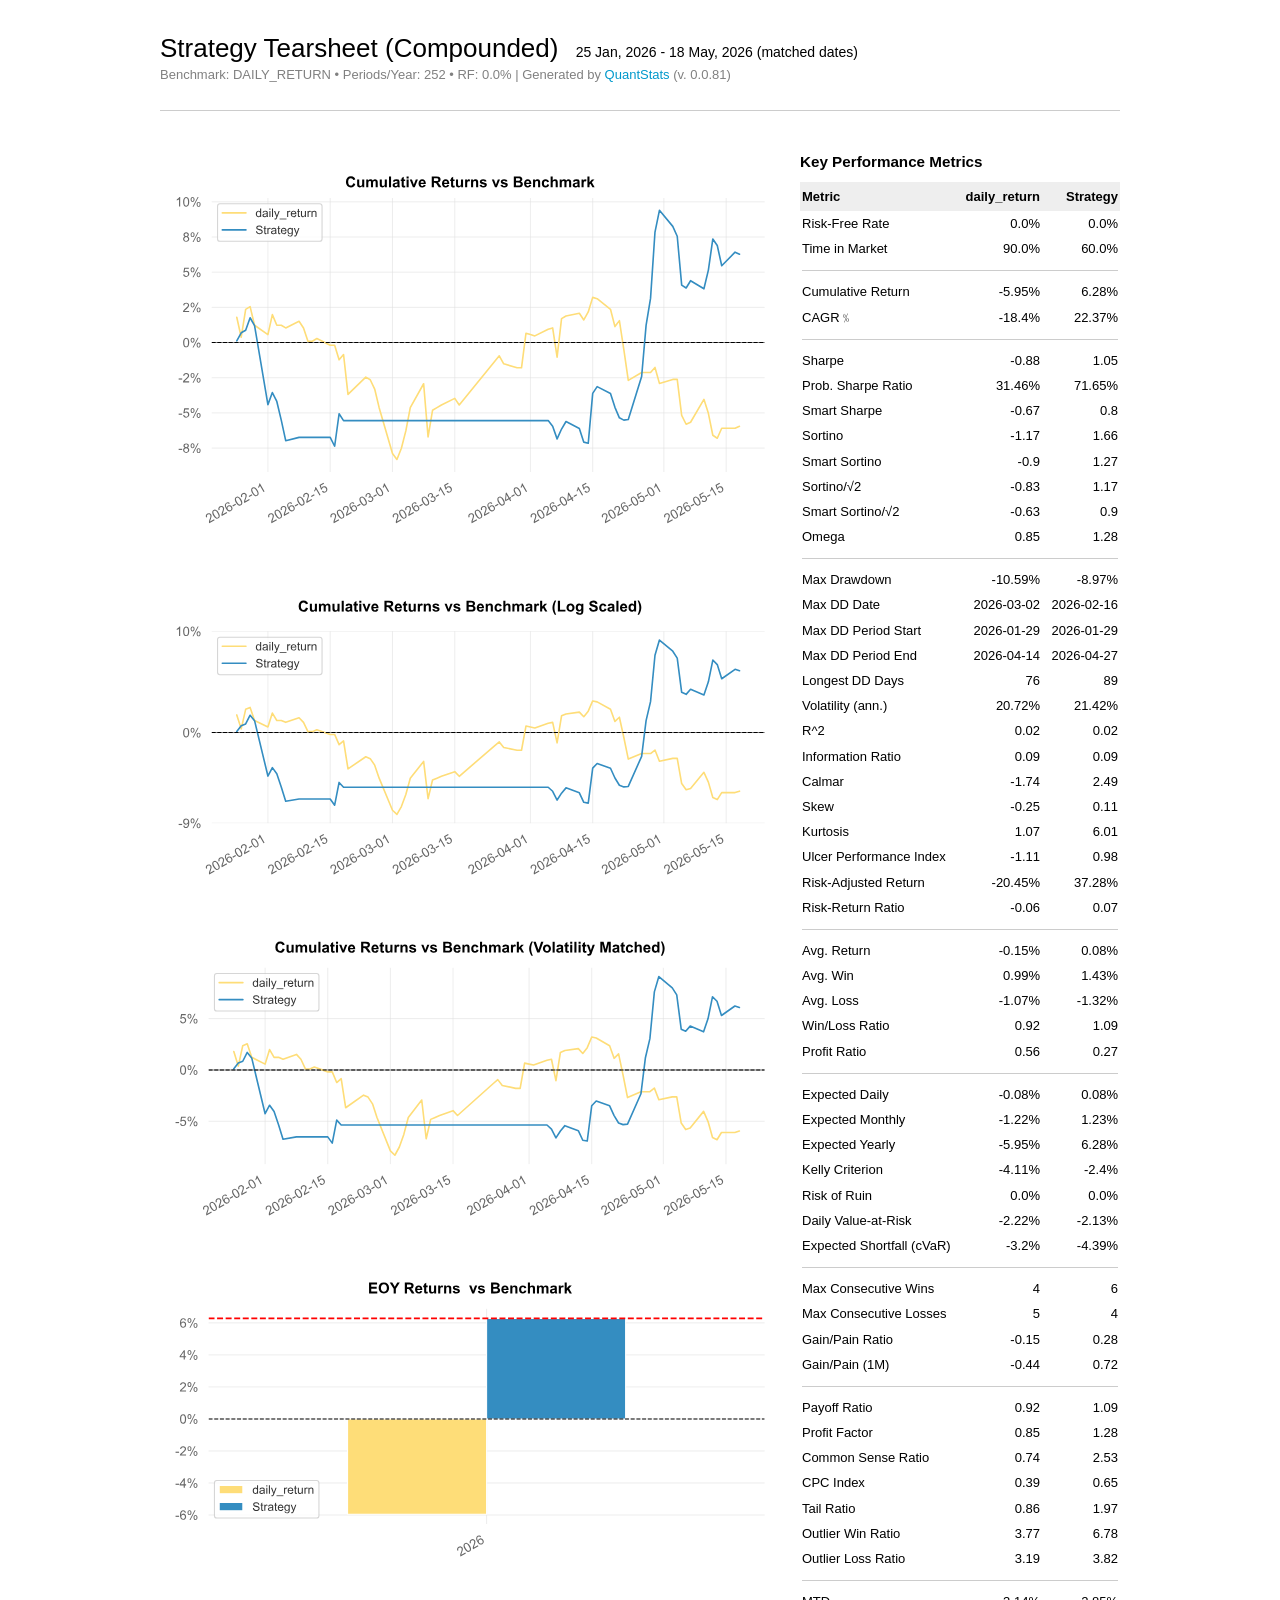
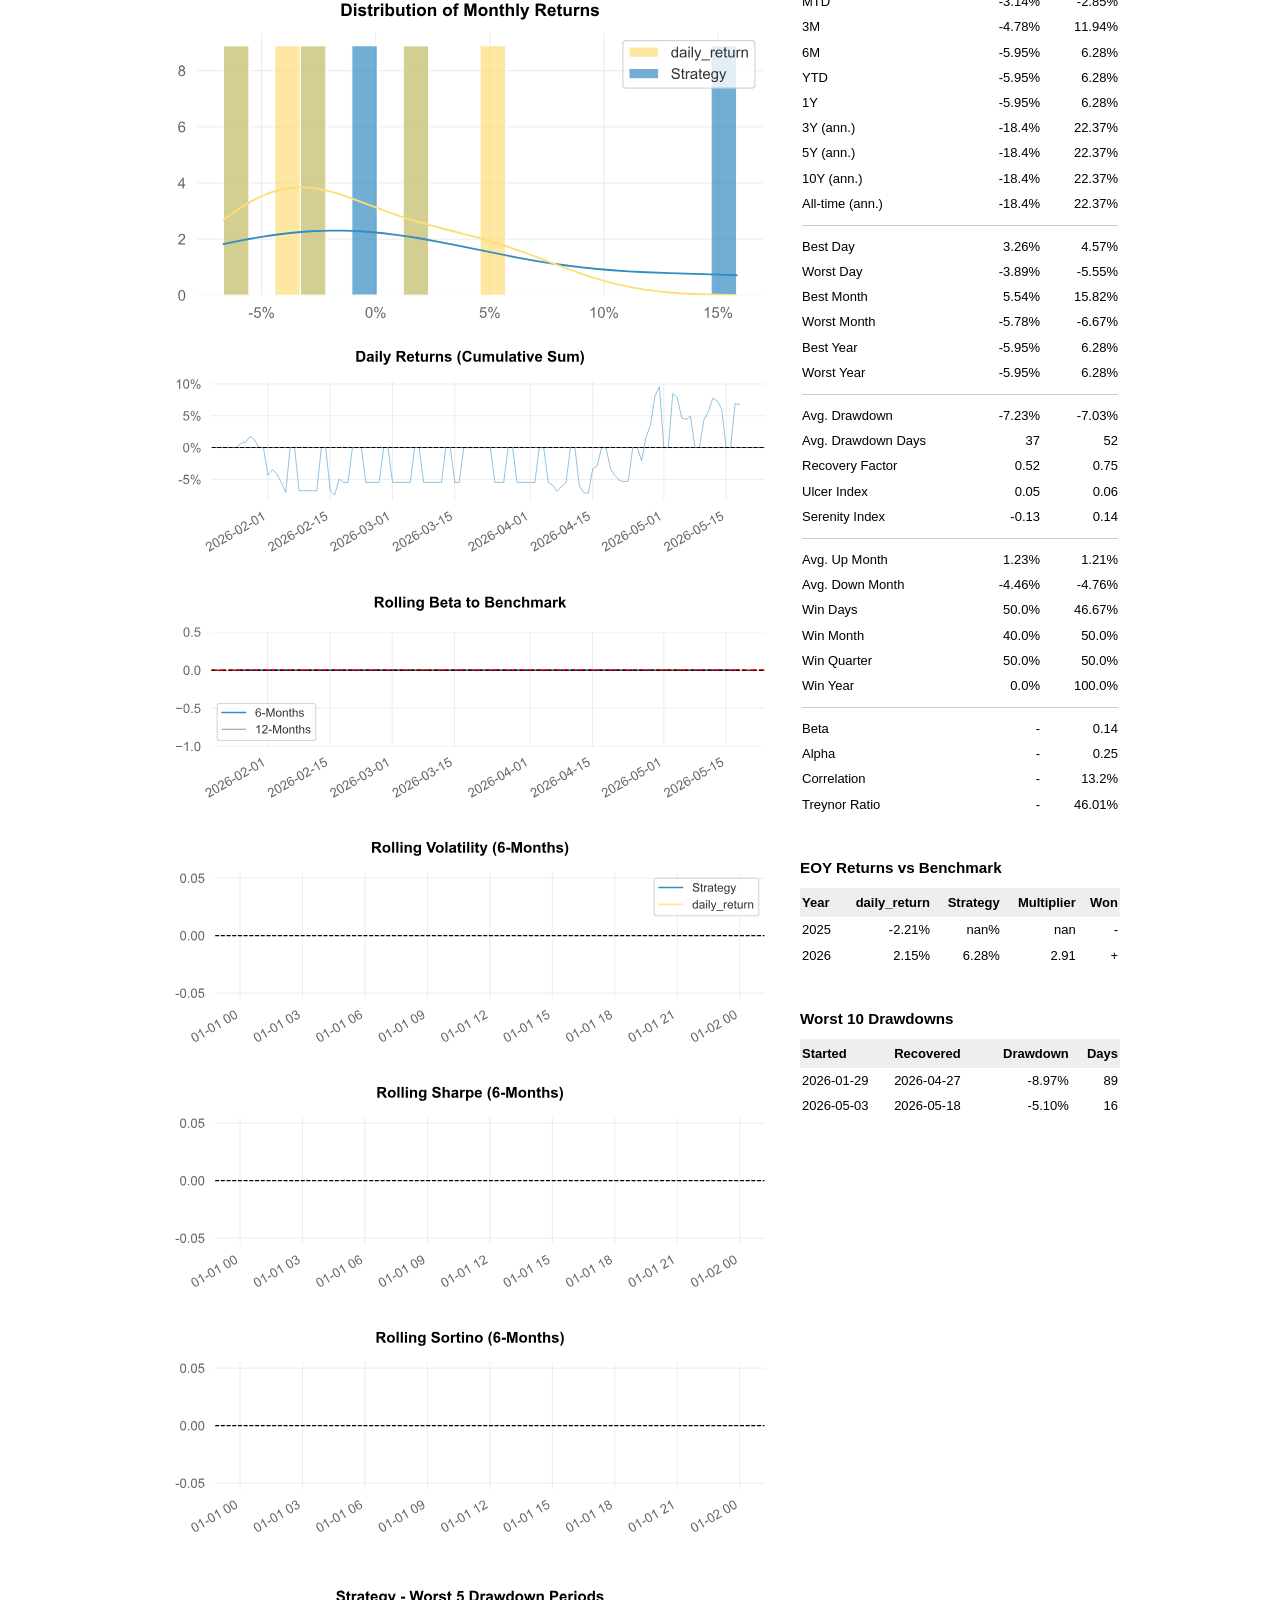
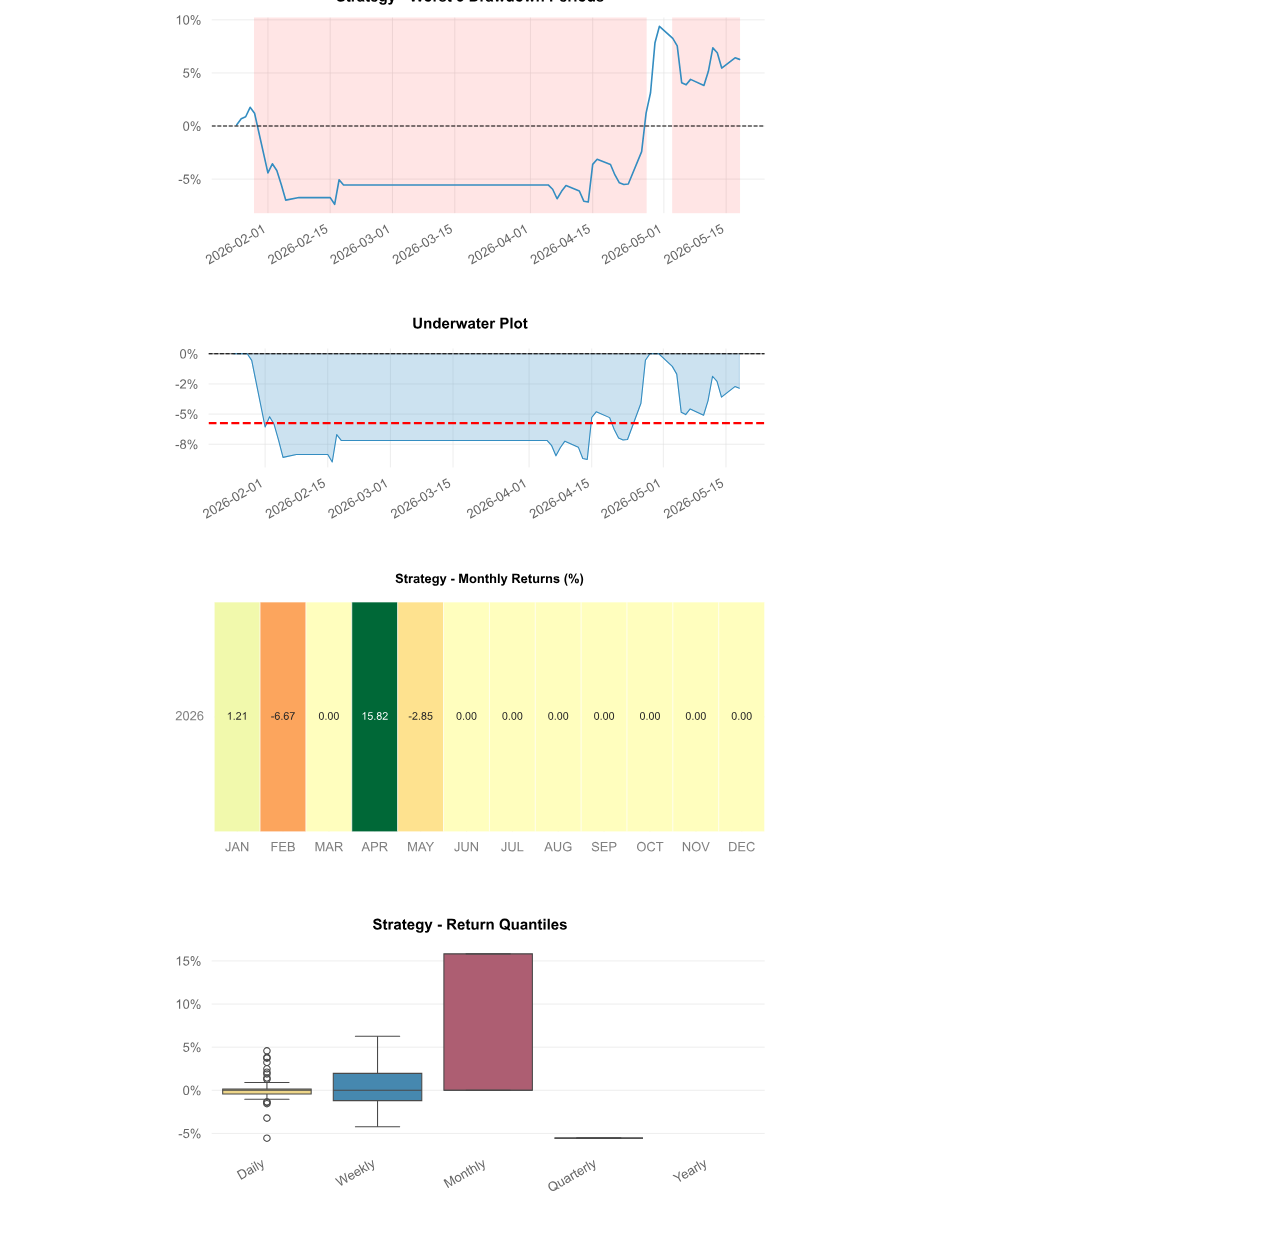
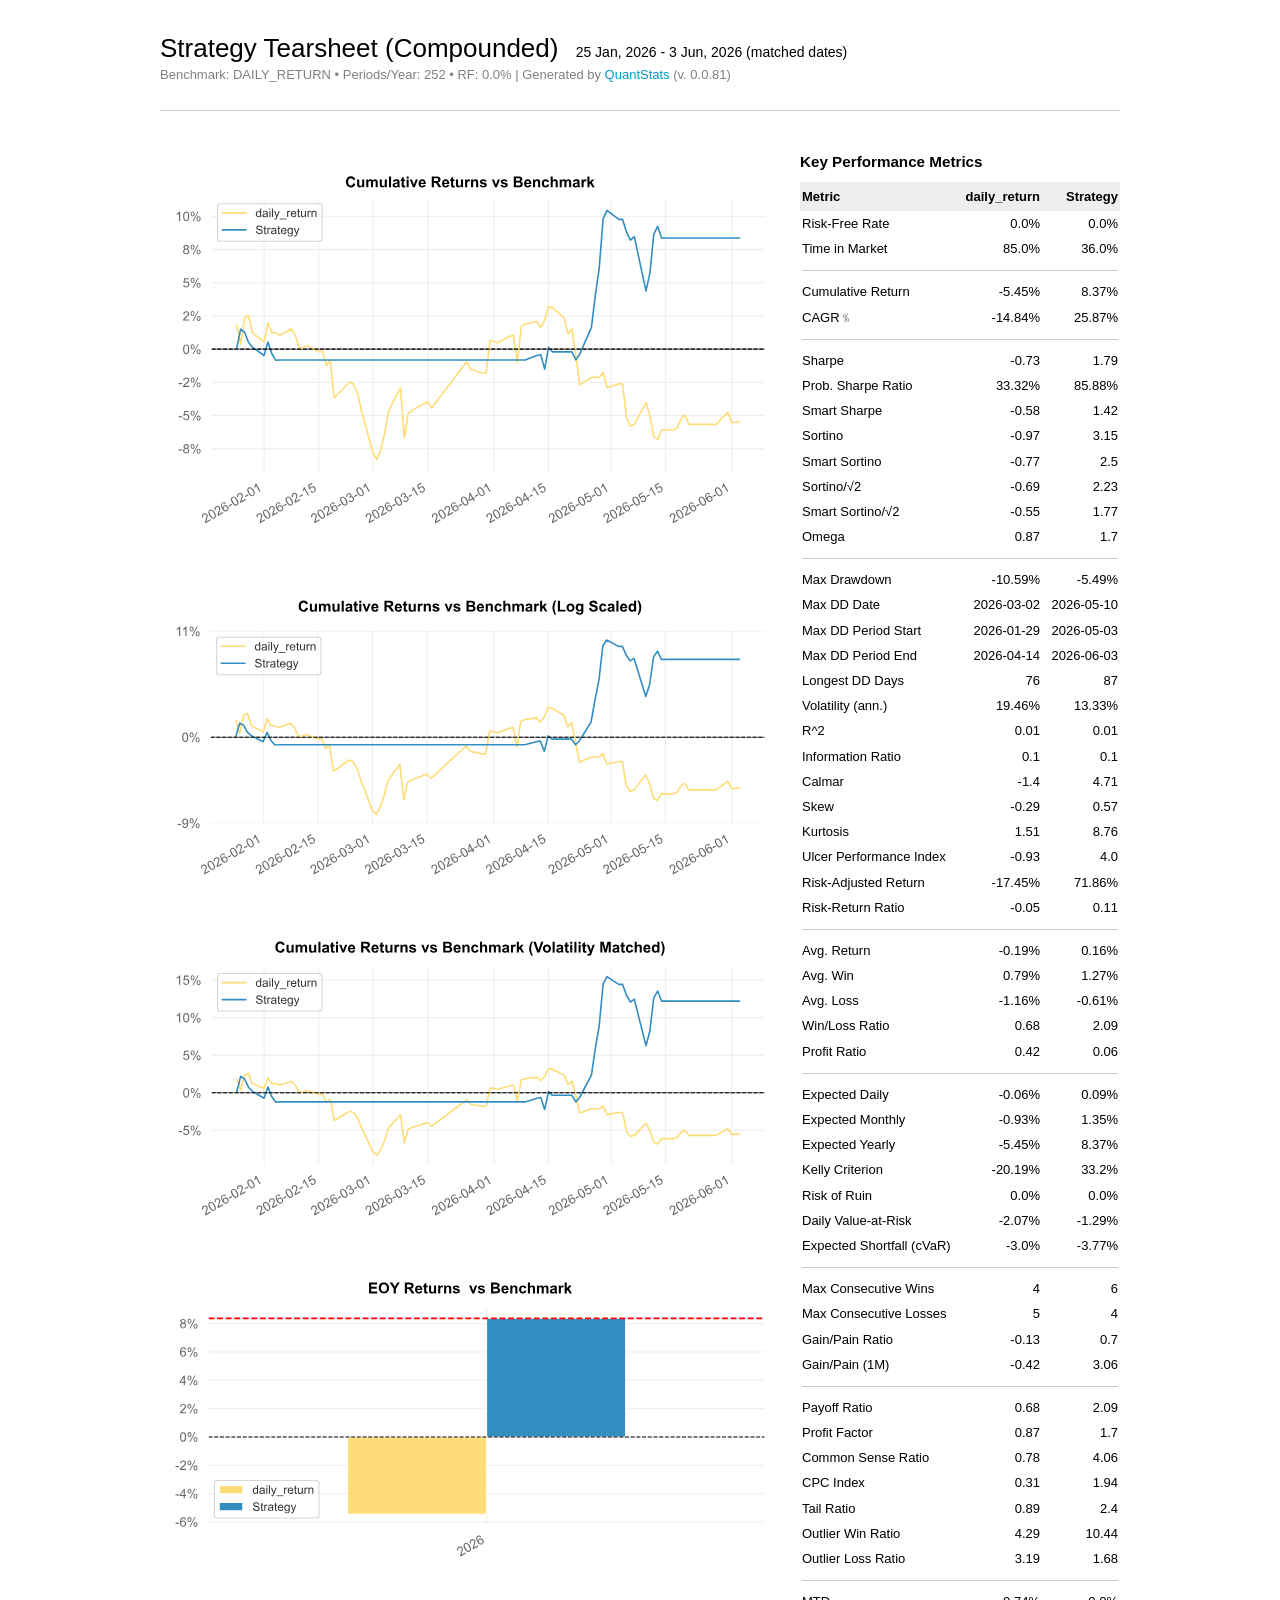
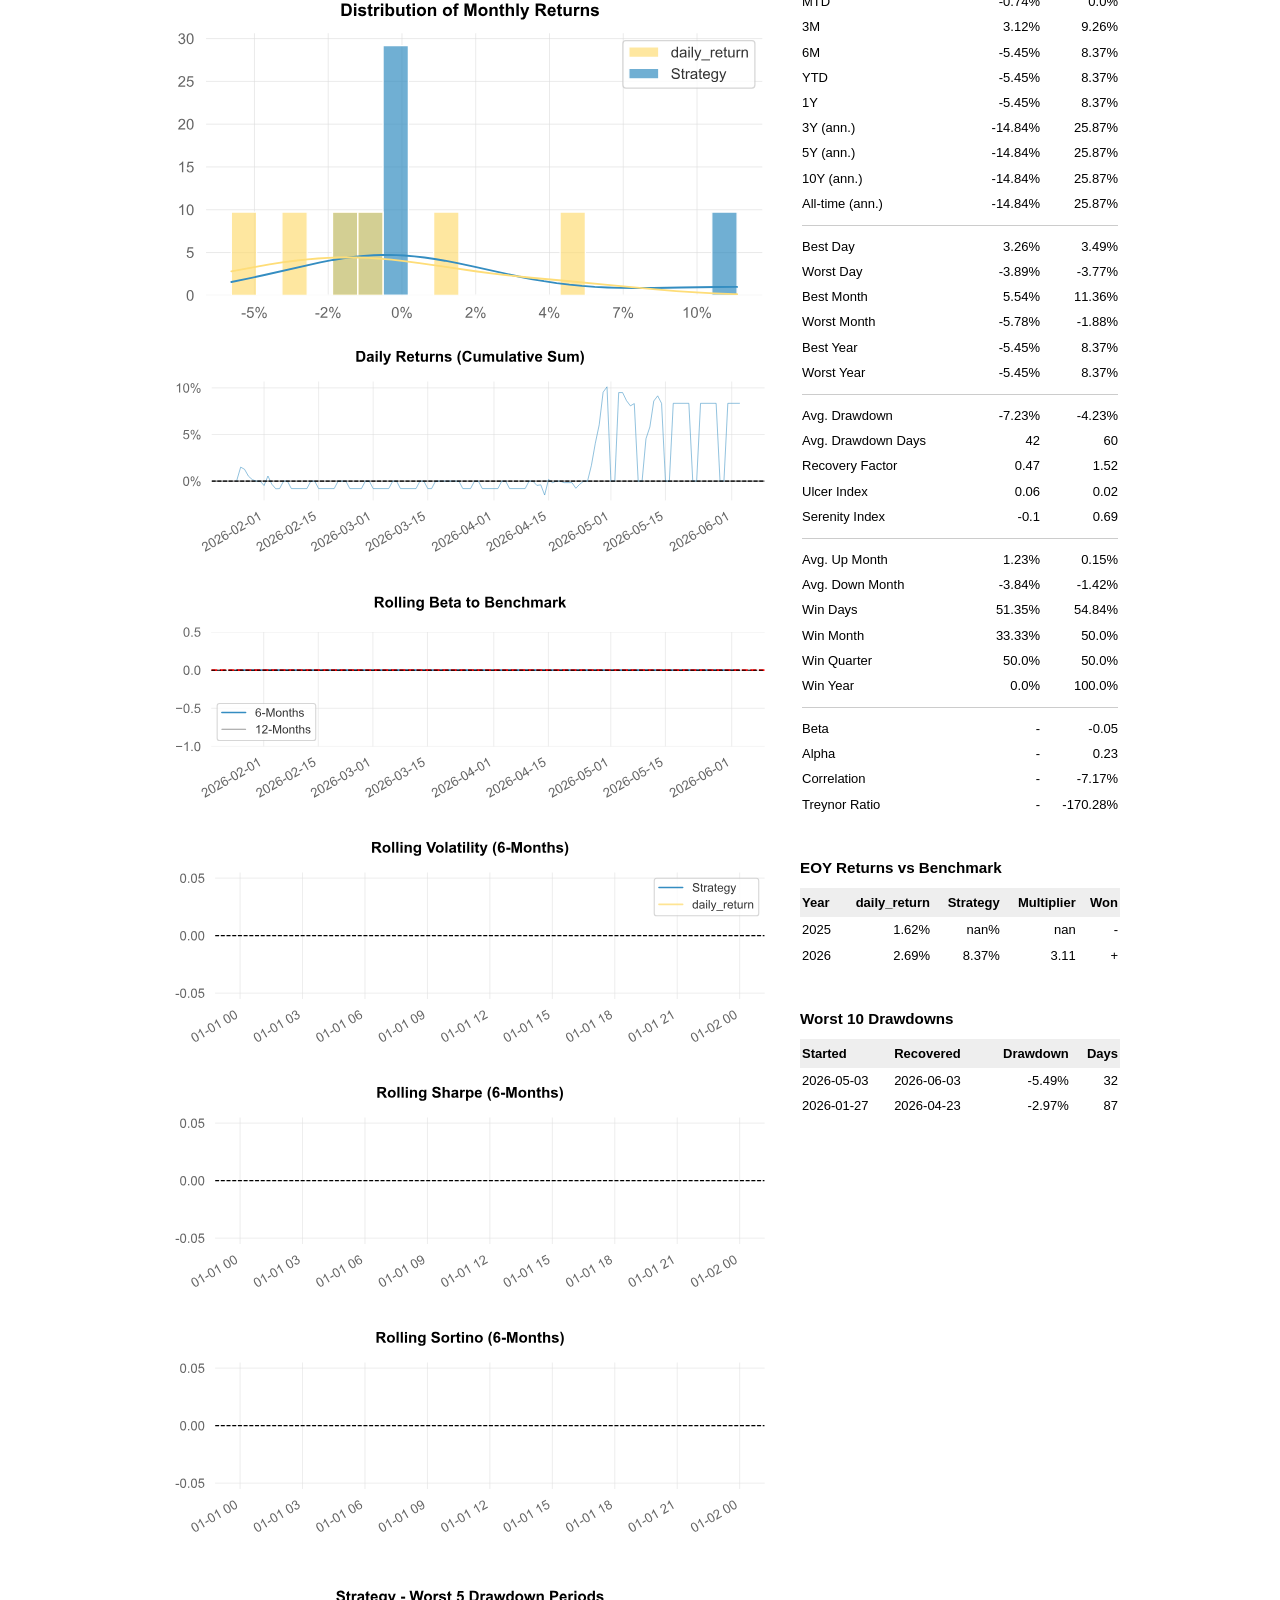
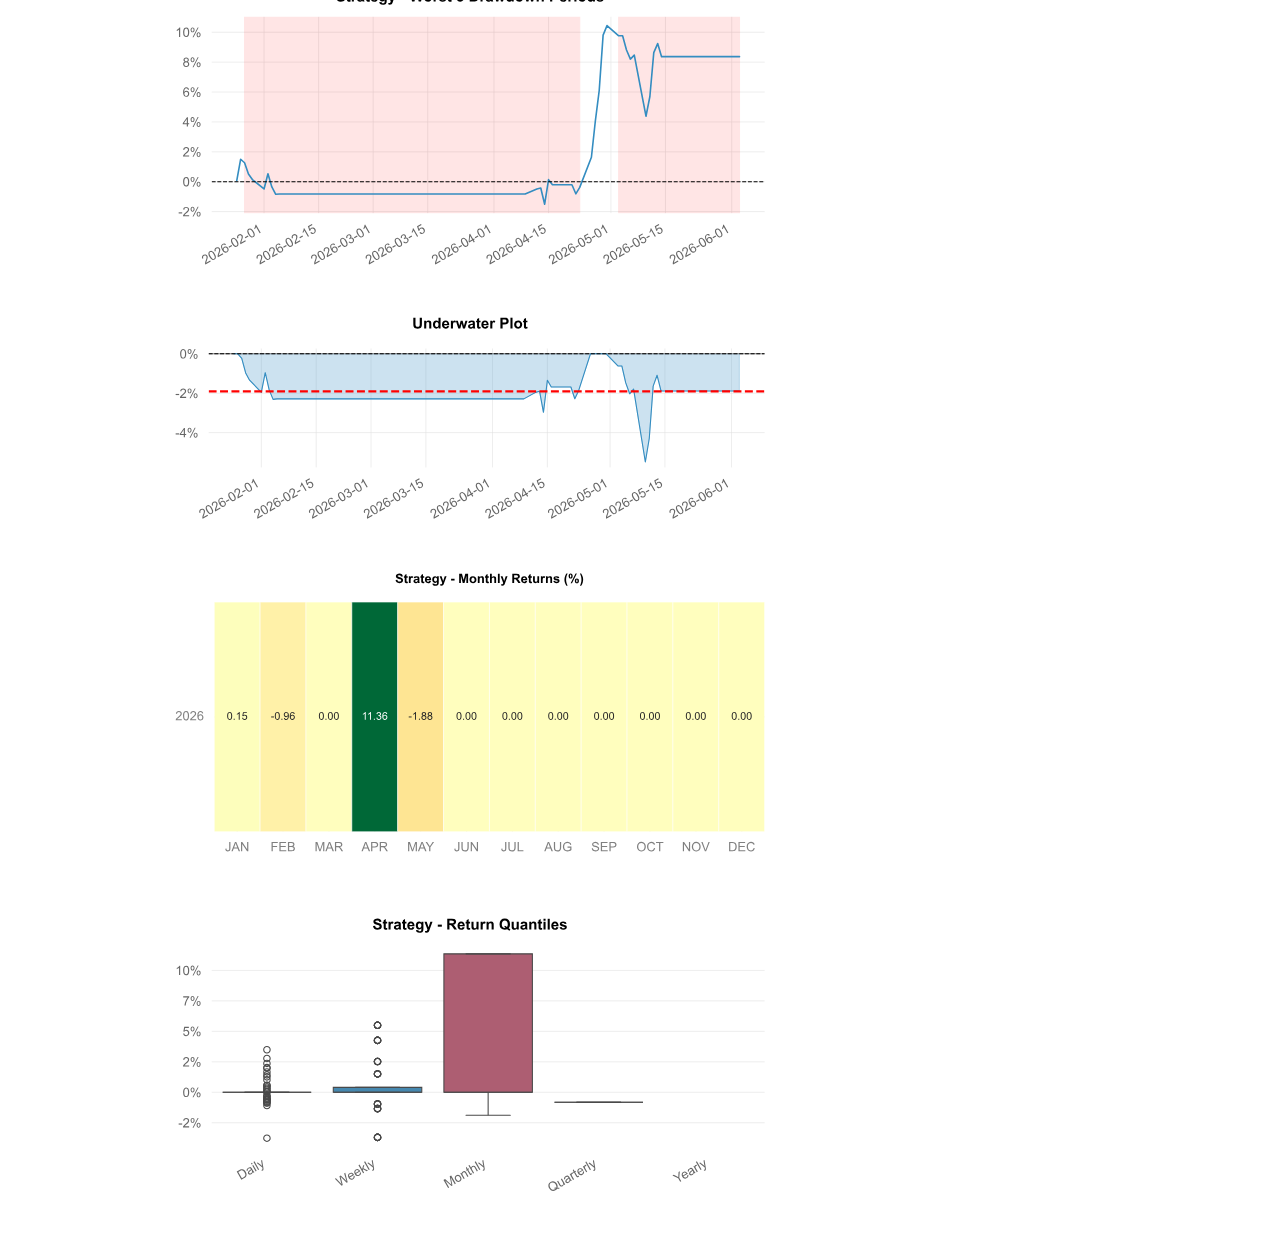
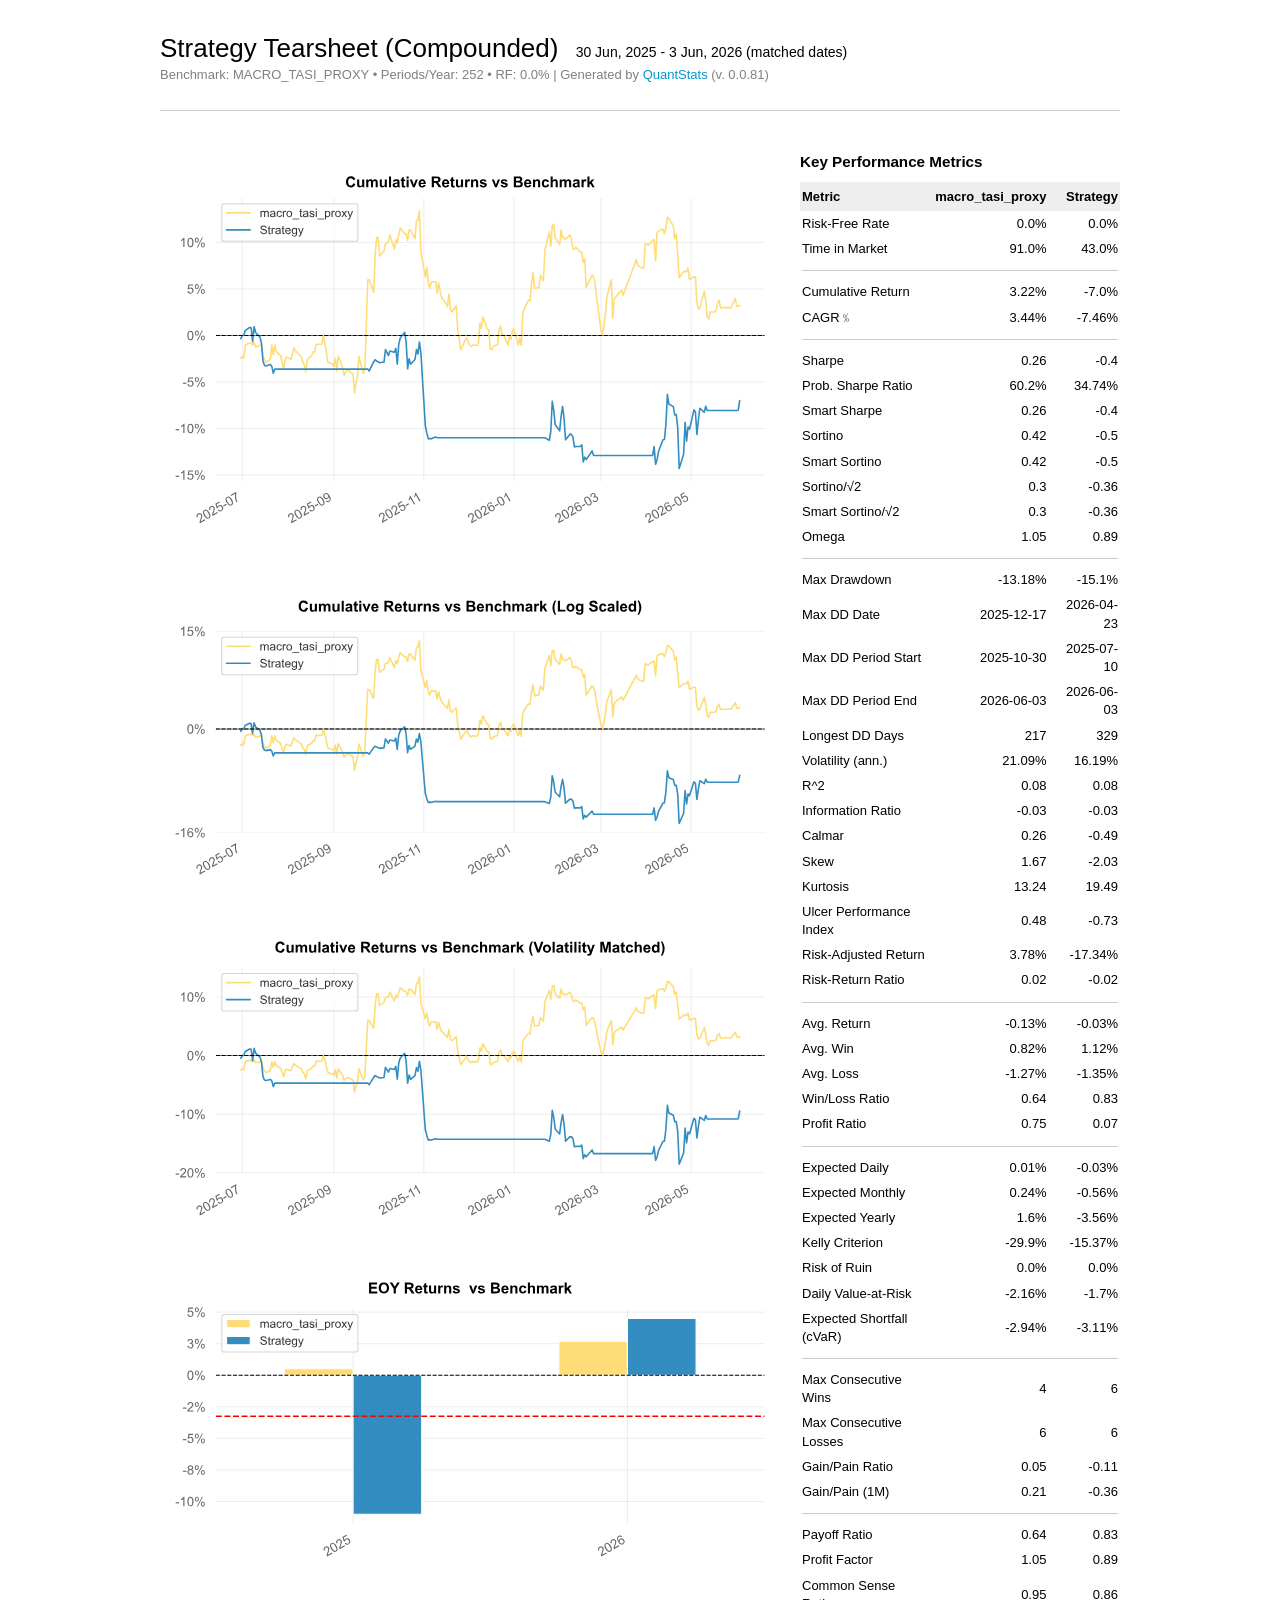
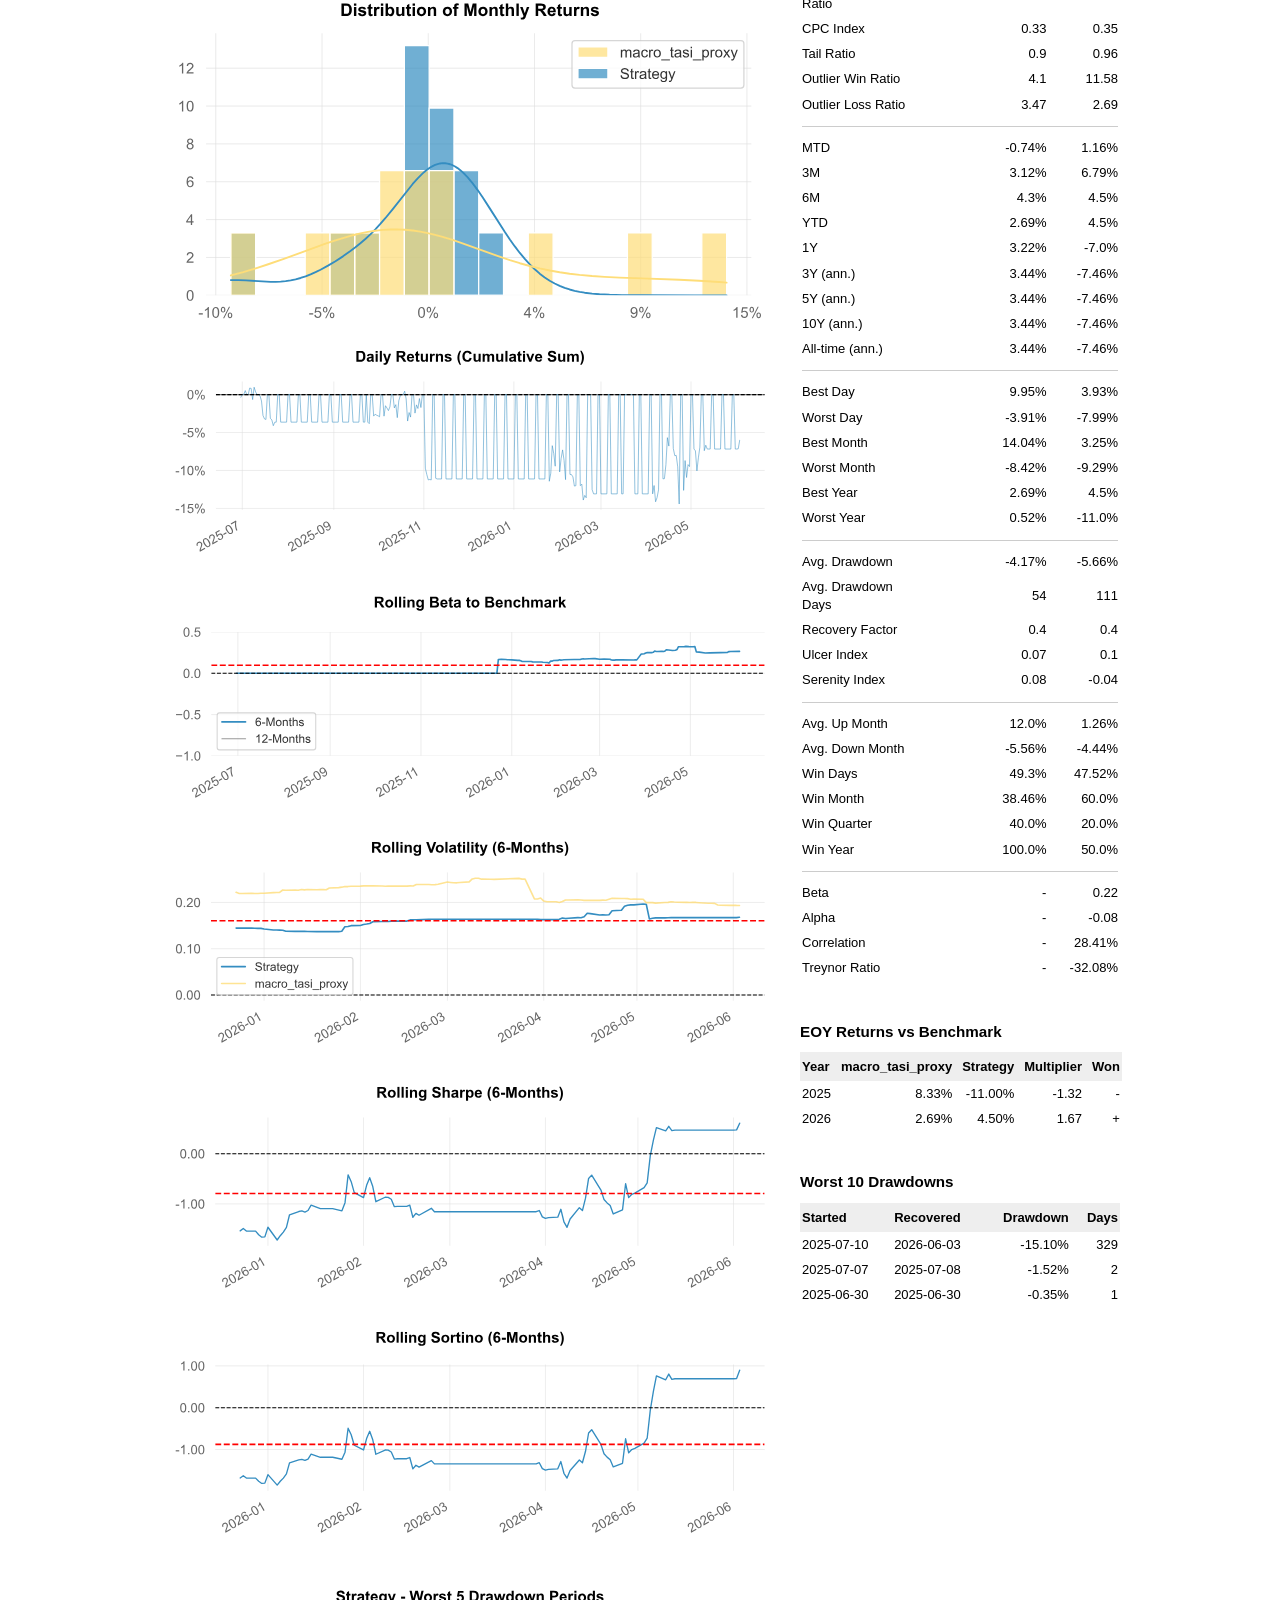
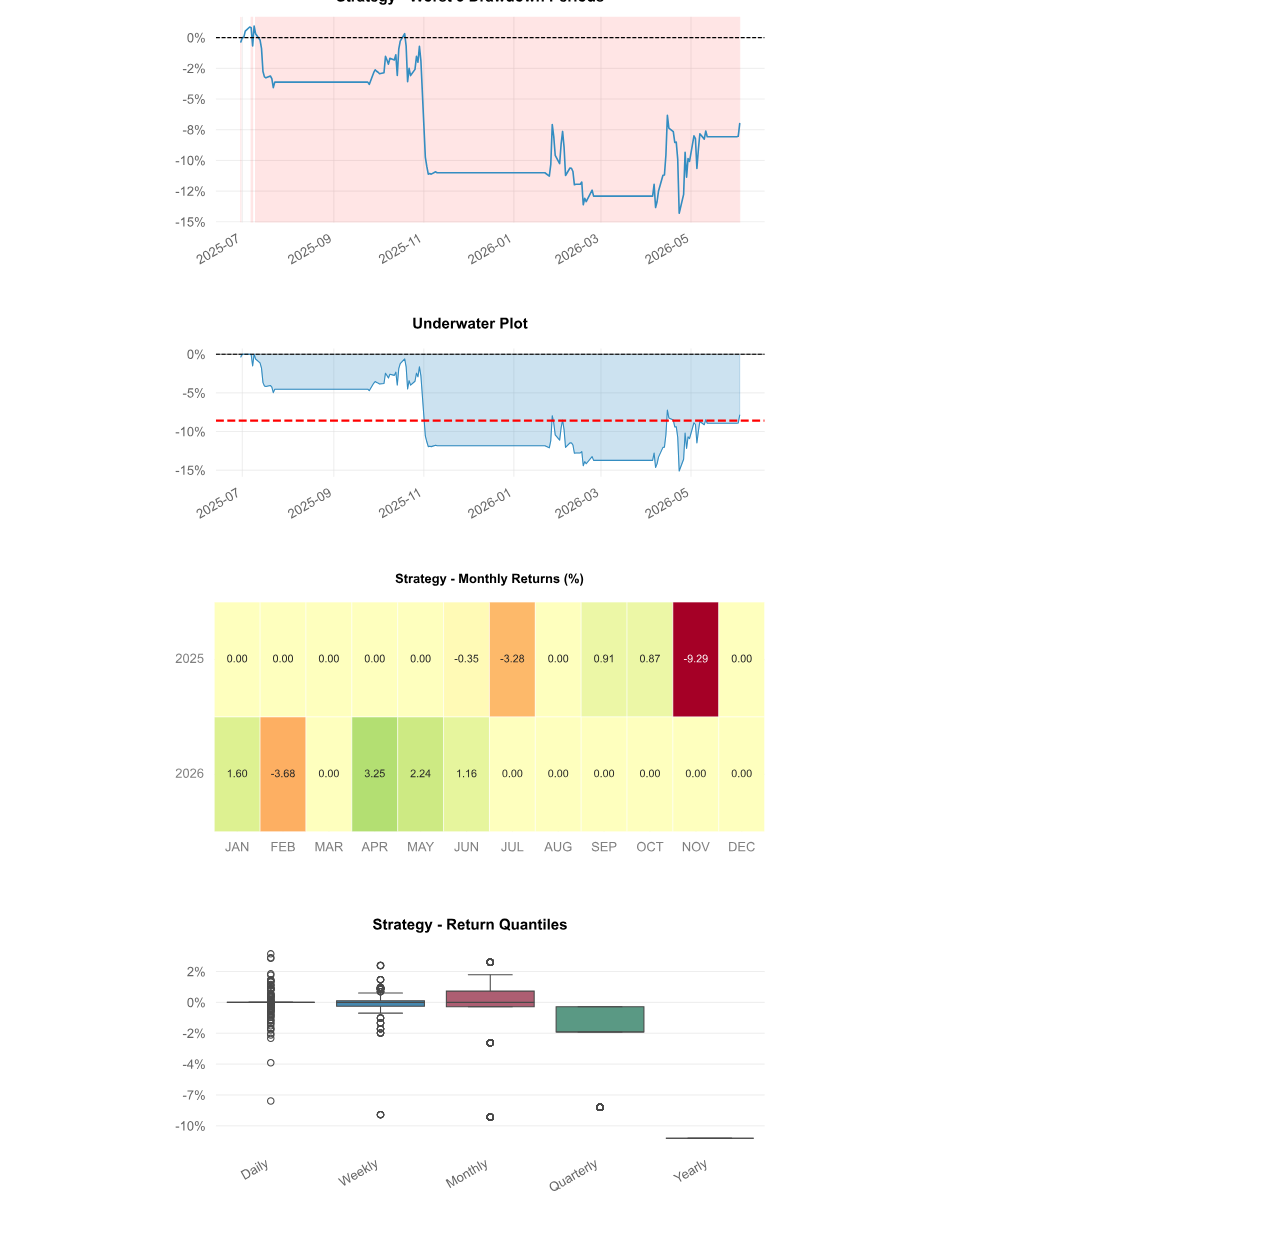
